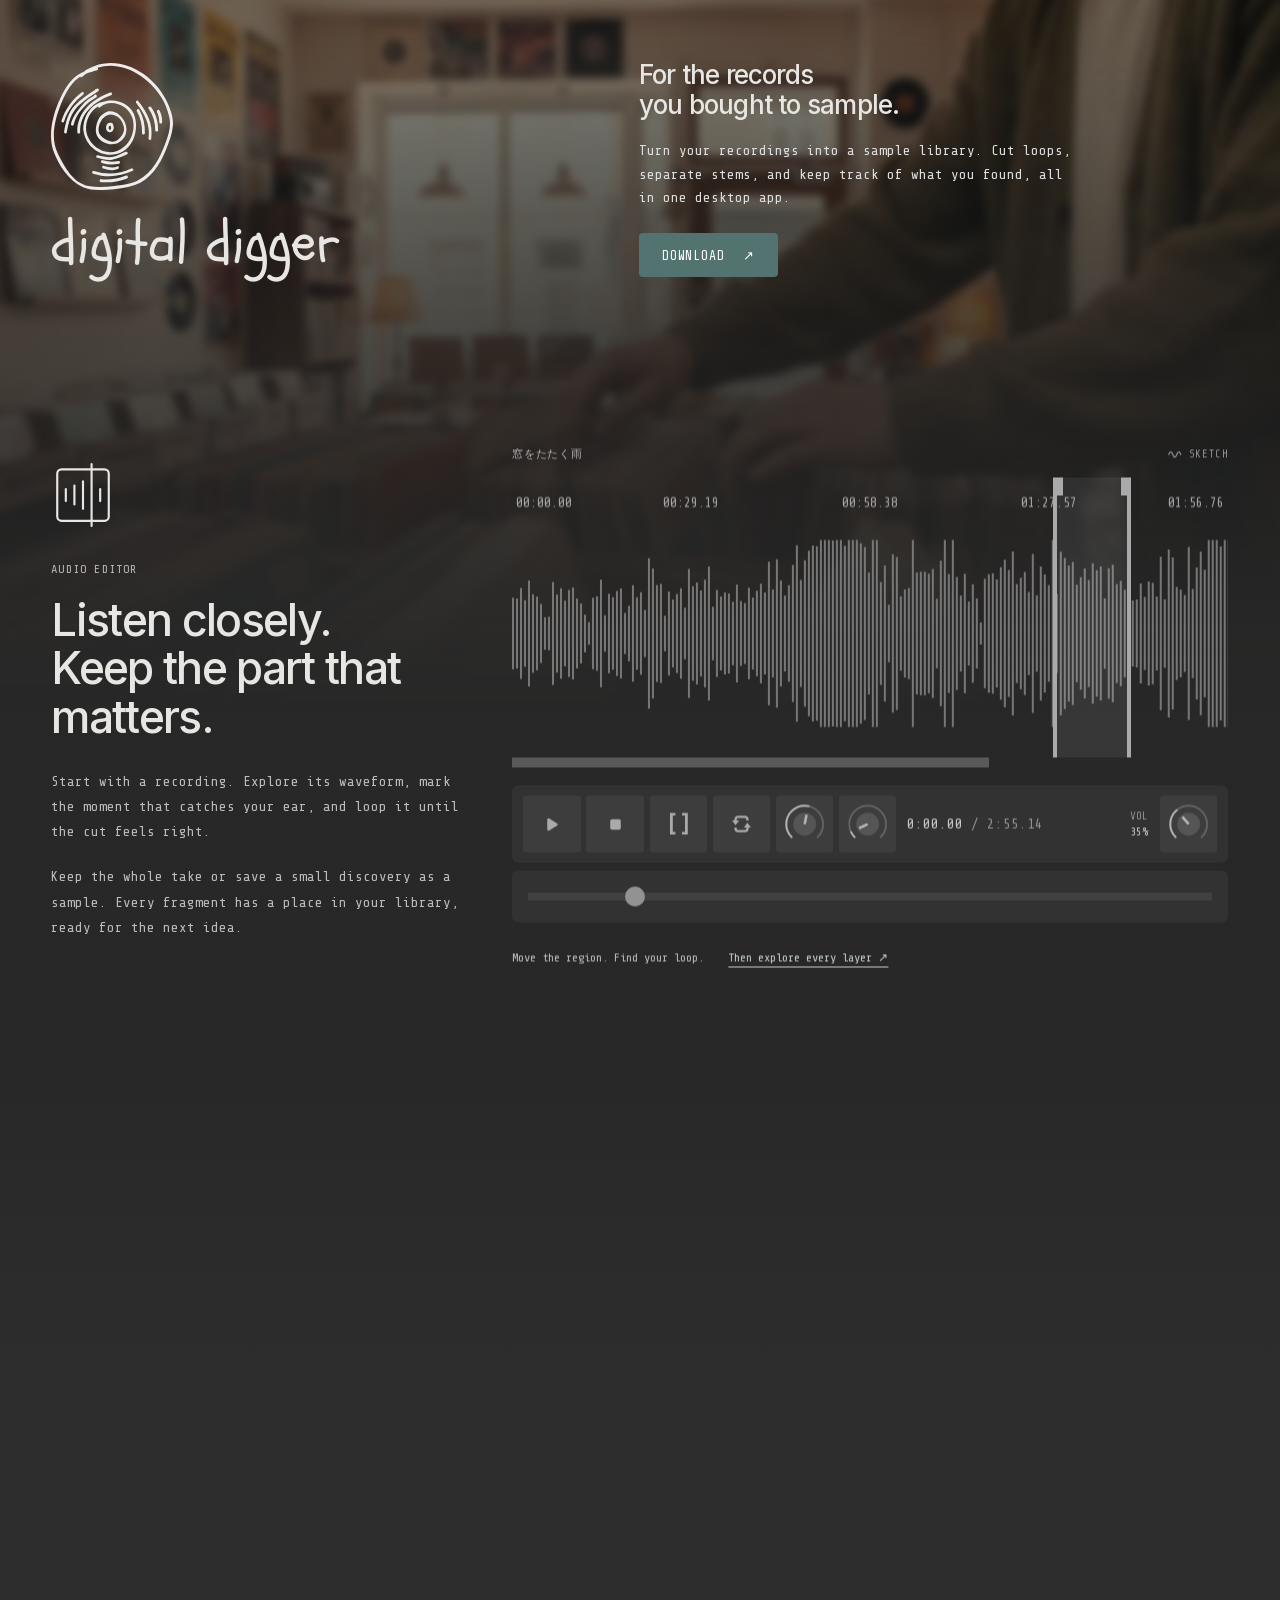
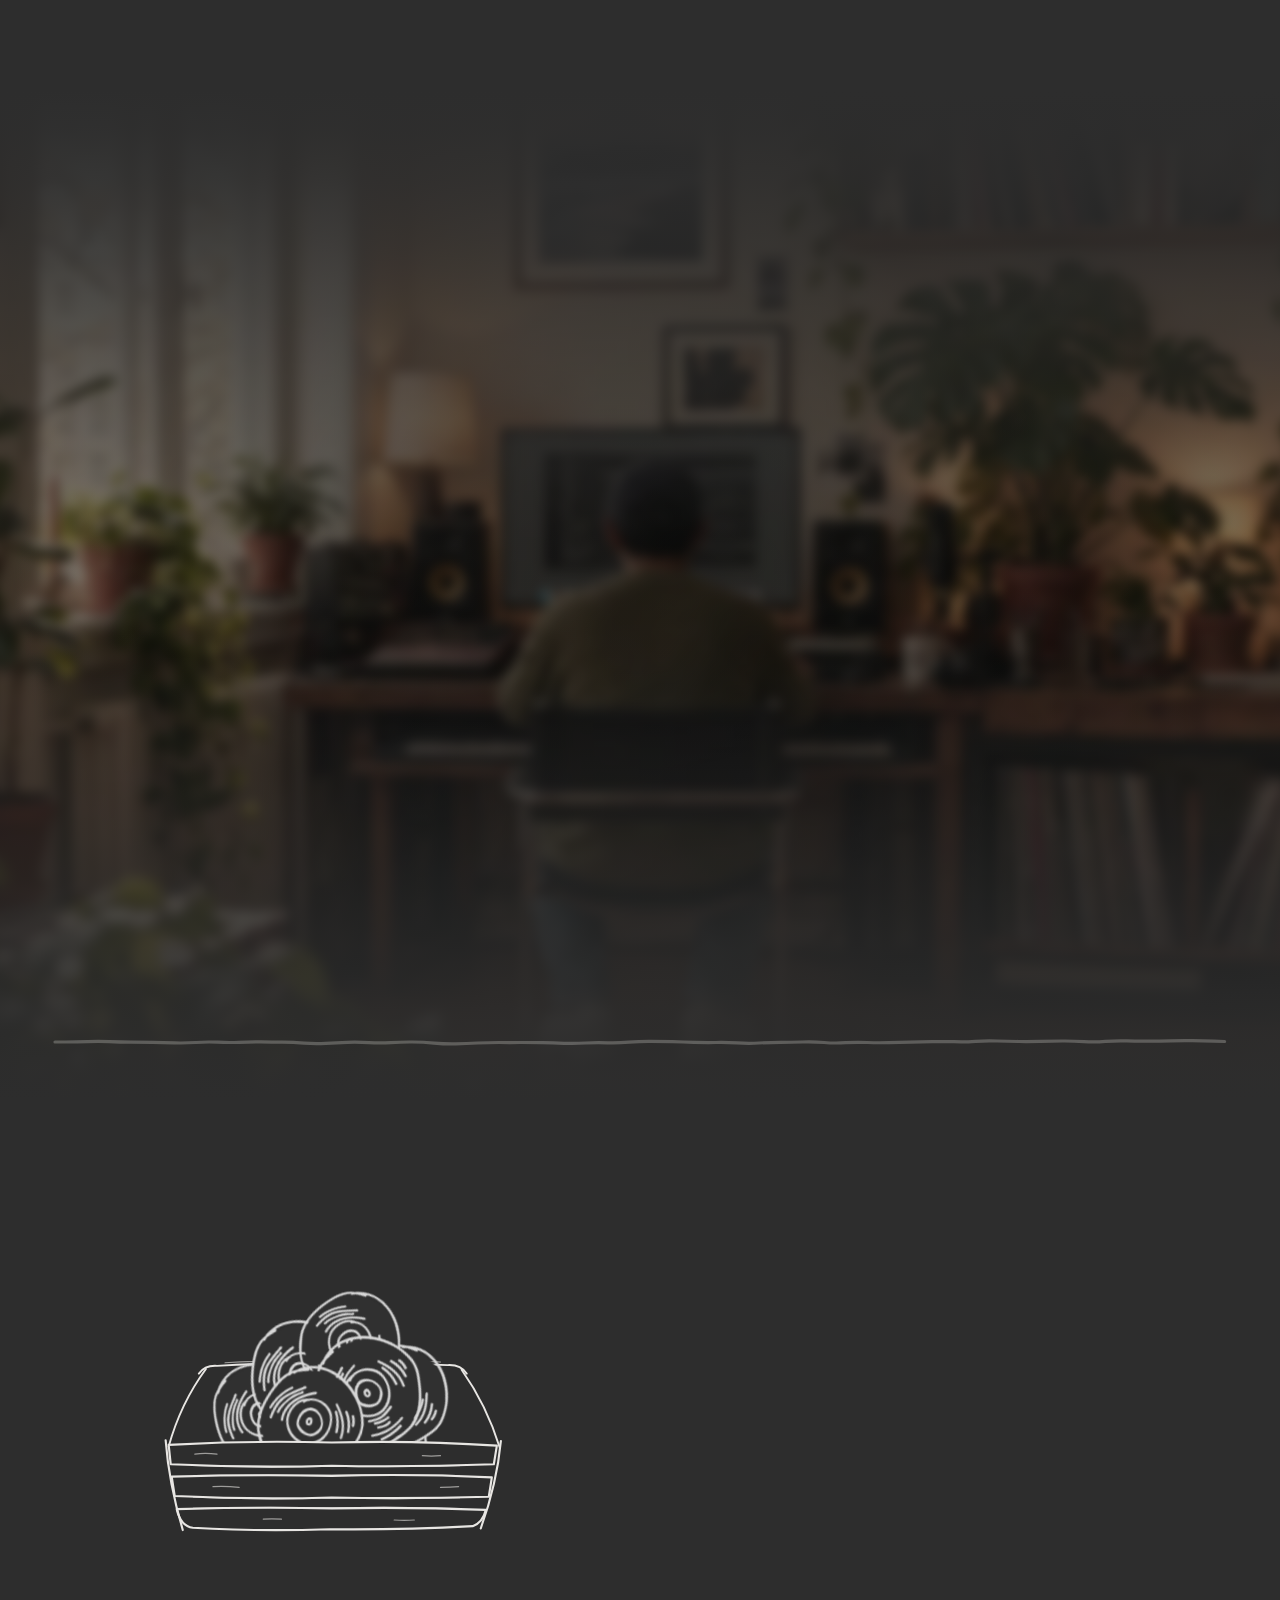
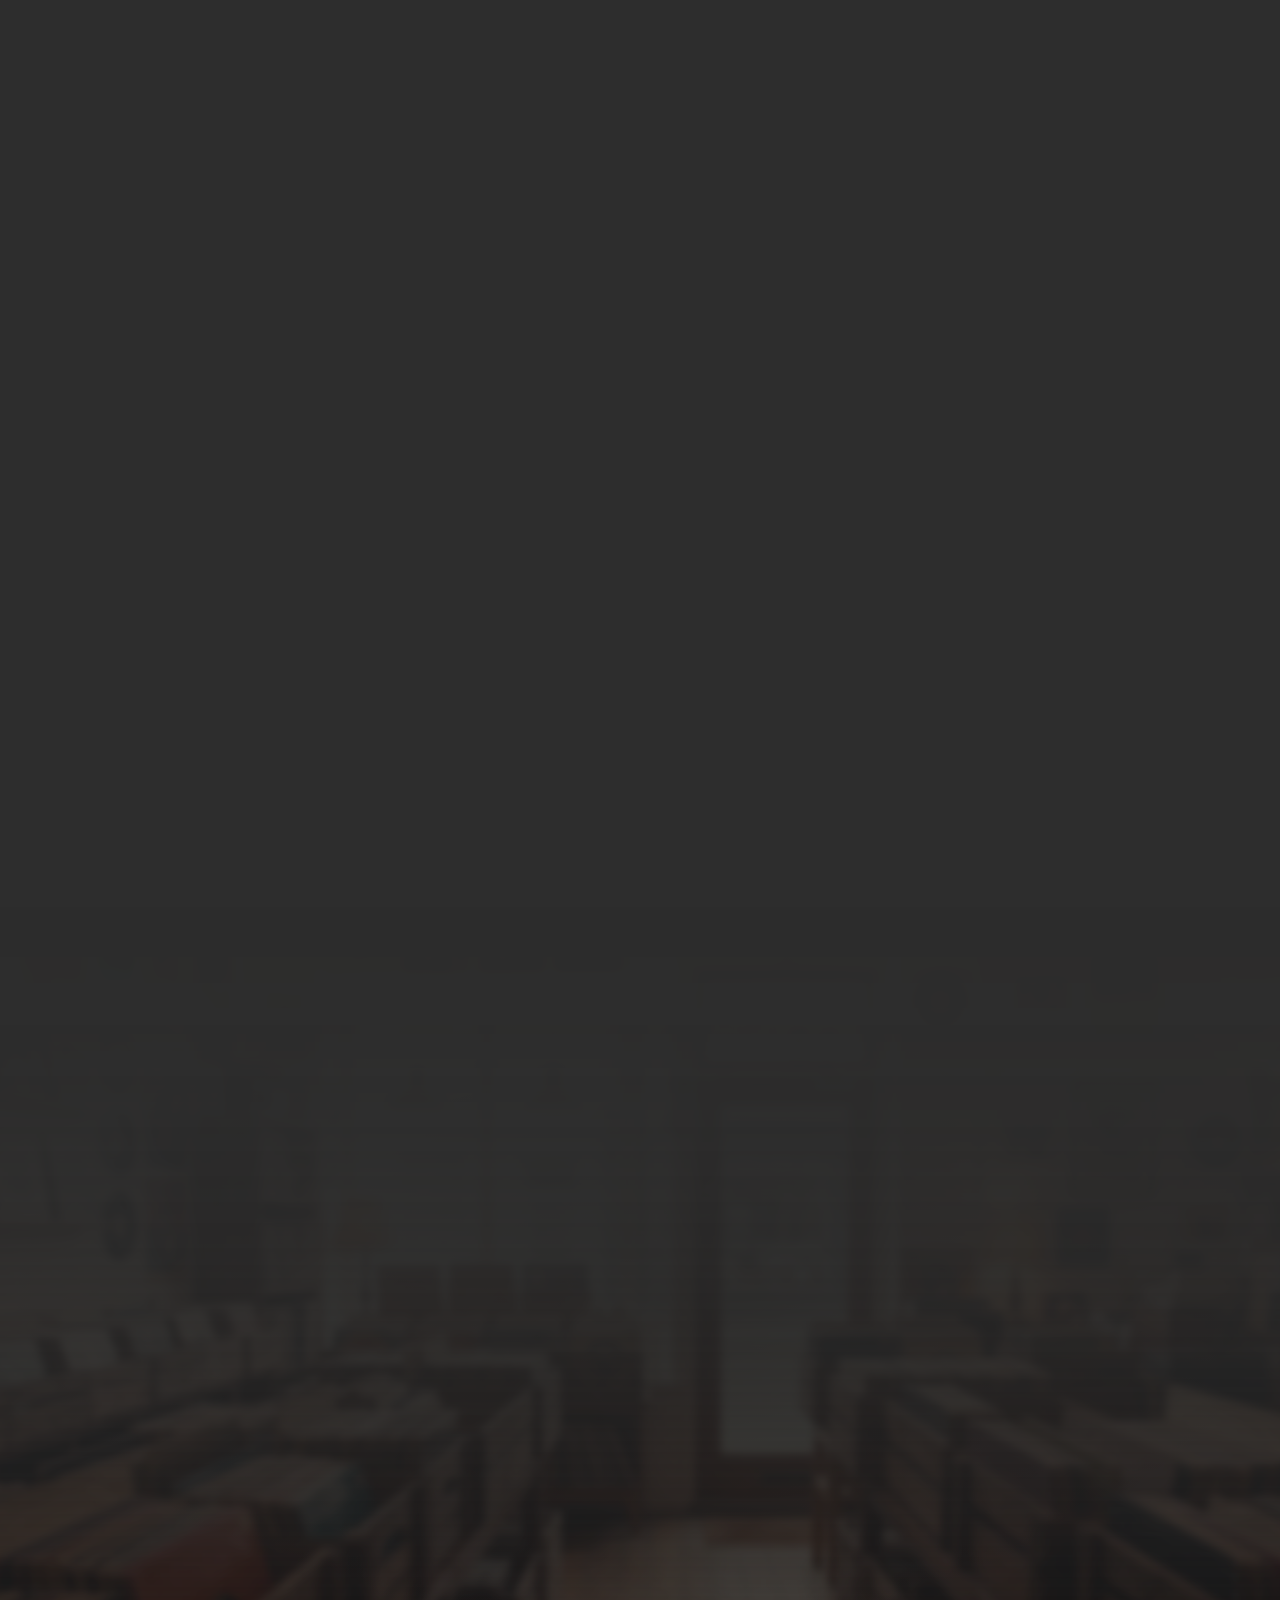
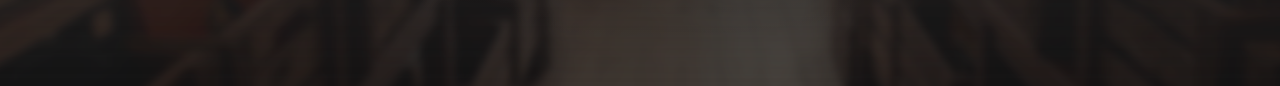
==== index.html @ 692d9181 "Publish site update from f4c9809 with ultrawide layout fix" ====
<!DOCTYPE html><html lang="en"><head>
  <meta charset="utf-8">
  <title>Digital Digger</title>
  <base href="/">
  <meta name="viewport" content="width=device-width, initial-scale=1">
  <meta name="description" content="Turn your recordings into a sample library with Digital Digger. Cut loops, separate stems, and organise your samples by category, tag, and key.">
  <meta property="og:type" content="website">
  <meta property="og:title" content="Digital Digger">
  <meta property="og:description" content="Turn your recordings into a sample library with Digital Digger. Cut loops, separate stems, and organise your samples by category, tag, and key.">
  <meta property="og:url" content="https://digitaldigger.app/">
  <meta property="og:image" content="https://digitaldigger.app/img/dd/landing/explainer-poster.jpg">
  <meta property="og:image:type" content="image/jpeg">
  <meta property="og:image:width" content="1280">
  <meta property="og:image:height" content="720">
  <meta property="og:image:alt" content="Digital Digger — From the crate to the chop. A turntable in a record store.">
  <meta name="twitter:card" content="summary_large_image">
  <meta name="twitter:image" content="https://digitaldigger.app/img/dd/landing/explainer-poster.jpg">
  <meta name="twitter:image:alt" content="Digital Digger — From the crate to the chop. A turntable in a record store.">
  <link rel="canonical" href="https://digitaldigger.app/">
  <meta name="theme-color" content="#333333">
  <link rel="icon" type="image/x-icon" href="/favicon.ico?v=3">
  <link rel="preload" as="font" type="font/woff2" href="/fonts/inter-latin.woff2" crossorigin="">
  <link rel="preload" as="font" type="font/woff2" href="/fonts/share-tech-mono-latin.woff2" crossorigin="">
  <link rel="preload" as="font" type="font/woff2" href="/fonts/schoolbell-latin.woff2" crossorigin="">
  <link rel="preload" as="image" type="image/webp" href="/img/dd/landing/hero-record-store.webp" fetchpriority="high">
  <style>
    app-digital-digger-site { display: block; }
    html[data-dd-fonts="loading"], html[data-dd-fonts="loading"] body { background: #2d2d2d; }
    html[data-dd-fonts="loading"] app-digital-digger-site { visibility: hidden; opacity: 0; }
    html[data-dd-fonts="loading"] body::after {
      content: ""; position: fixed; inset: 0; width: 54px; height: 54px; margin: auto;
      background: url('/img/dd/logo-vinyl-light.svg') center / contain no-repeat;
      animation: dd-entry-spin 1.8s linear infinite;
    }
    html[data-dd-fonts="ready"] app-digital-digger-site,
    html[data-dd-fonts="fallback"] app-digital-digger-site {
      animation: dd-page-enter 550ms ease-out backwards;
    }
    @keyframes dd-entry-spin { to { transform: rotate(360deg); } }
    @keyframes dd-page-enter { from { opacity: 0; } to { opacity: 1; } }
    @media (prefers-reduced-motion: reduce) {
      html[data-dd-fonts] app-digital-digger-site,
      html[data-dd-fonts] body::after { animation: none; }
    }
  </style>
  <script id="dd-font-entry">
    (() => {
      if (!document.fonts) return;
      const root = document.documentElement;
      const faces = [
        { font: '400 16px "Schoolbell"', variable: '--dd-hand', fallback: 'cursive' },
        { font: '400 16px "Share Tech Mono"', variable: '--dd-mono', fallback: 'monospace' },
        { font: '400 16px "Inter"', variable: '--dd-sans', fallback: 'Arial, sans-serif' },
        { font: '500 16px "Inter"', variable: '--dd-sans', fallback: 'Arial, sans-serif' }
      ];
      root.dataset.ddFonts = 'loading';
      let done = false;
      const finish = () => {
        if (done) return;
        done = true;
        clearTimeout(deadline);
        let fallback = false;
        for (const face of faces) {
          if (document.readyState === 'loading' || !document.fonts.check(face.font)) {
            // A failed/very slow font must not block the page or swap in later.
            root.style.setProperty(face.variable, face.fallback);
            fallback = true;
          }
        }
        root.dataset.ddFonts = fallback ? 'fallback' : 'ready';
        document.dispatchEvent(new Event('dd:fonts-ready'));
      };
      const deadline = setTimeout(finish, 2500);
      document.addEventListener('DOMContentLoaded', () => {
        if (done) return;
        Promise.allSettled(faces.map(face => document.fonts.load(face.font))).then(finish);
      }, { once: true });
    })();
  </script>
<link rel="stylesheet" href="styles-6G3ASE7C.css"><style ng-app-id="ng">.dd-site [data-dd-reveal-state=pending]{opacity:0}.dd-site{--dd-gutter: clamp(16px, 4vw, 56px);--dd-section-space: clamp(56px, 7vw, 96px);--dd-opening-bg: #2d2d2d;--dd-opening-bg-rgb: 45 45 45;--dd-import-bg: #2d2d2d;--dd-opening-import-join: color-mix(in srgb, var(--dd-opening-bg) 88%, black);--dd-stems-bg: #282726;--dd-collection-bg: #2d2d2d;--dd-library-bg: #2d2d2d;--dd-closing-bg: #2d2d2d;--dd-closing-bg-rgb: 45 45 45;--dd-layout-gap: clamp(24px, 4vw, 64px);--dd-control-size: 44px;--dd-ui-text: 12px;--dd-ui-small: 11px;--dd-heading-size: clamp(28px, 2.25vw + 16px, 46px);--dd-film-colour-grade: sepia(.16) saturate(1.12) hue-rotate(-6deg) contrast(1.03);--dd-film-hero-grade: var(--dd-film-colour-grade) brightness(.56);--dd-film-blur: 4px;--dd-film-vignette: radial-gradient( ellipse 50% 45% at 50% 50%, rgba(0, 0, 0, .3) 0%, rgba(0, 0, 0, 0) 100% );position:relative;isolation:isolate;background:var(--dd-bg);color:var(--dd-ink);-webkit-font-smoothing:antialiased}.dd-site .opening-screen{--dd-section-bg: var(--dd-opening-import-join);background:linear-gradient(to bottom,var(--dd-opening-bg),var(--dd-opening-import-join) clamp(280px,35vw,480px))}.dd-site app-digital-digger-video,.dd-site app-digital-digger-footer{--dd-section-bg-rgb: var(--dd-closing-bg-rgb);--dd-section-bg: var(--dd-closing-bg)}.dd-site h1,.dd-site h2,.dd-site h3,.dd-site p,.dd-site figure{margin:0}.dd-site .wrap{width:min(1200px,100% - 2 * var(--dd-gutter));margin:auto;position:relative;z-index:2}.dd-site .section{position:relative;padding:var(--dd-section-space) 0}.dd-site .heading{display:grid;grid-template-columns:repeat(2,minmax(0,1fr));align-items:end;gap:var(--dd-layout-gap)}.dd-site h2{font-size:var(--dd-heading-size);line-height:1.08;font-weight:500;letter-spacing:-.037em;max-width:540px;text-wrap:balance}.dd-site .eyebrow{font:12px/1.4 var(--dd-mono);text-transform:uppercase;letter-spacing:.1em;color:var(--dd-grey-b7);margin-bottom:18px}.dd-site .description{font-size:14px;color:var(--dd-muted);line-height:1.75;max-width:405px;justify-self:start}.dd-site .fragment-caption{font:12px/1.7 var(--dd-mono);color:var(--dd-grey-b4);margin-top:20px}.dd-site .fragment-label{font:11px/1.5 var(--dd-mono);text-transform:uppercase;letter-spacing:.07em;color:var(--dd-grey-b8);margin-bottom:17px}.dd-site .skip-link{position:absolute;top:8px;left:8px;z-index:10;padding:8px 16px;background:var(--dd-bg);transform:translateY(-150%)}.dd-site .skip-link:focus{transform:none}.dd-site .visually-hidden{position:absolute;width:1px;height:1px;padding:0;margin:-1px;overflow:hidden;clip-path:inset(50%);white-space:nowrap;border:0}@media(max-width:1050px),(max-width:1400px)and (any-pointer:coarse){.dd-site{--dd-gutter: calc(clamp(16px, 4vw, 56px) + 20px) ;--dd-section-space: 40px}.dd-site .heading{grid-template-columns:minmax(0,1fr);gap:24px}.dd-site .wrap{width:calc(100% - 2 * var(--dd-gutter))}}@media(min-width:1401px),(min-width:1051px)and (not (any-pointer:coarse)){.dd-site .opening-screen{--opening-space: clamp(24px, calc(24px + (100svh - 720px) / 15), 48px);display:flex;flex-direction:column}}
</style><style ng-app-id="ng">[_nghost-ng-c1565628158]{display:block}.hero-fragments[_ngcontent-ng-c1565628158]{--hero-extra-space: clamp(80px, 9vw, 128px);--hero-fade-extension: clamp(120px, 16vw, 200px);--hero-video-grade: var(--dd-film-hero-grade);isolation:isolate;padding:64px 0 calc(66px + var(--hero-extra-space))}.hero-media[_ngcontent-ng-c1565628158]{position:absolute;inset:0 0 calc(-1 * var(--hero-fade-extension));z-index:0;overflow:hidden;pointer-events:none}.hero-fragments[_ngcontent-ng-c1565628158]:after{content:"";position:absolute;inset-inline:0;bottom:calc(-1 * var(--hero-fade-extension) - 1px);height:3px;z-index:1;background:var(--dd-section-bg);pointer-events:none}.hero-media[_ngcontent-ng-c1565628158]:before{content:"";position:absolute;inset:-12px;z-index:0;pointer-events:none;background-image:url(/img/dd/landing/hero-record-digging-poster.jpg);background-size:cover;background-position:center 54%;filter:var(--hero-video-grade) blur(var(--dd-film-blur))}.hero-video[_ngcontent-ng-c1565628158]{position:absolute;inset:-12px;z-index:0;width:calc(100% + 24px);height:calc(100% + 24px);object-fit:cover;object-position:center 54%;filter:var(--hero-video-grade) blur(var(--dd-film-blur));pointer-events:none}.hero-media[_ngcontent-ng-c1565628158]:after{content:"";position:absolute;inset:0;z-index:0;pointer-events:none;background:linear-gradient(to bottom,color-mix(in srgb,var(--dd-section-bg) 12%,transparent) 0%,color-mix(in srgb,var(--dd-section-bg) 20%,transparent) 12%,color-mix(in srgb,var(--dd-section-bg) 32%,transparent) 25%,color-mix(in srgb,var(--dd-section-bg) 47%,transparent) 40%,color-mix(in srgb,var(--dd-section-bg) 64%,transparent) 55%,color-mix(in srgb,var(--dd-section-bg) 80%,transparent) 70%,color-mix(in srgb,var(--dd-section-bg) 91%,transparent) 82%,color-mix(in srgb,var(--dd-section-bg) 97.5%,transparent) 92%,color-mix(in srgb,var(--dd-section-bg) 99.5%,transparent) 98%,var(--dd-section-bg) 100%),var(--dd-film-vignette)}.fragment-hero-intro[_ngcontent-ng-c1565628158]{display:grid;grid-template-columns:minmax(0,1fr) minmax(0,1.1fr);gap:var(--dd-layout-gap);align-items:center;margin-bottom:0}.hero-fragments[_ngcontent-ng-c1565628158]   .fragment-brand[_ngcontent-ng-c1565628158]{margin:0;gap:22px}.fragment-brand[_ngcontent-ng-c1565628158]   .record[_ngcontent-ng-c1565628158]{width:clamp(80px,10vw,122px);height:auto}.fragment-brand[_ngcontent-ng-c1565628158]   .wordmark[_ngcontent-ng-c1565628158]{font-size:clamp(40px,4.45vw,58px)}.fragment-hero-copy[_ngcontent-ng-c1565628158]   h1[_ngcontent-ng-c1565628158]{font:500 26px/1.17 var(--dd-sans);letter-spacing:-.03em;margin:0 0 18px}.fragment-hero-copy[_ngcontent-ng-c1565628158]   p[_ngcontent-ng-c1565628158]{font:14px/1.7 var(--dd-mono);color:var(--dd-muted);max-width:440px}.fragment-hero-copy[_ngcontent-ng-c1565628158]   .actions[_ngcontent-ng-c1565628158]{margin-top:23px}@media(min-width:1401px),(min-width:1051px)and (not (any-pointer:coarse)){.hero-fragments[_ngcontent-ng-c1565628158]{--hero-overlap: clamp(160px, 24svh, 220px);padding:calc(24px + var(--opening-space)) 0 calc(24px + var(--hero-overlap));margin-bottom:calc(-1 * var(--hero-overlap))}}@media(max-width:1050px),(max-width:1400px)and (any-pointer:coarse){.hero-fragments[_ngcontent-ng-c1565628158]{--hero-copy-space: 80px;padding:86px 0 var(--dd-section-space)}.fragment-hero-intro[_ngcontent-ng-c1565628158]{grid-template-columns:1fr;gap:calc(var(--hero-copy-space) - 10px);margin-bottom:0}.hero-fragments[_ngcontent-ng-c1565628158]   .fragment-brand[_ngcontent-ng-c1565628158]{margin:0;gap:16px}.fragment-brand[_ngcontent-ng-c1565628158]   .record[_ngcontent-ng-c1565628158]{width:clamp(96px,26.4vw,118px)}.fragment-brand[_ngcontent-ng-c1565628158]   .wordmark[_ngcontent-ng-c1565628158]{font-size:clamp(44px,12.65vw,53px)}.fragment-hero-copy[_ngcontent-ng-c1565628158]   h1[_ngcontent-ng-c1565628158]{font-size:28px}.fragment-hero-copy[_ngcontent-ng-c1565628158]   p[_ngcontent-ng-c1565628158]{max-width:none}.fragment-hero-copy[_ngcontent-ng-c1565628158]   .actions[_ngcontent-ng-c1565628158]{margin-top:36px}}.hero-fragments[_ngcontent-ng-c1565628158]   .fragment-hero-copy[_ngcontent-ng-c1565628158]   p[_ngcontent-ng-c1565628158]{color:var(--dd-grey-de)}@media(max-width:1050px),(max-width:1400px)and (any-pointer:coarse){.hero-media[_ngcontent-ng-c1565628158]:before{background-position:47% center}.hero-video[_ngcontent-ng-c1565628158]{object-position:47% center}}.hero[_ngcontent-ng-c1565628158]{position:relative}.lockup[_ngcontent-ng-c1565628158]{display:flex;flex-direction:column;align-items:flex-start;width:fit-content;max-width:100%}.record[_ngcontent-ng-c1565628158]{filter:invert(1);opacity:.9;animation:ddf-spin 2s linear infinite}.record.paused[_ngcontent-ng-c1565628158]{animation-play-state:paused}.wordmark[_ngcontent-ng-c1565628158]{font:400 54px/1.1 var(--dd-hand);white-space:nowrap}.actions[_ngcontent-ng-c1565628158]{display:flex;align-items:center;flex-wrap:wrap;gap:20px}@media(max-width:1050px),(max-width:1400px)and (any-pointer:coarse){.actions[_ngcontent-ng-c1565628158]{justify-content:flex-start}}</style><style ng-app-id="ng">[_nghost-ng-c961830385]{display:block}.editor-section.section[_ngcontent-ng-c961830385]{--editor-content-shift: clamp(40px, 6vw, 80px);padding-top:calc(var(--dd-section-space) + var(--editor-content-shift));padding-bottom:calc(var(--dd-section-space) - var(--editor-content-shift));z-index:1;background:transparent}.editor-collage[_ngcontent-ng-c961830385]{position:relative;display:grid;grid-template-columns:410px minmax(0,1fr);gap:var(--dd-layout-gap);align-items:start}.editor-story-label[_ngcontent-ng-c961830385]{margin-bottom:18px;font:12px/1.4 var(--dd-mono);color:var(--dd-grey-b7);letter-spacing:.1em}.editor-story-icon[_ngcontent-ng-c961830385]{width:100px;height:100px;margin:0 0 16px -18px}.editor-story[_ngcontent-ng-c961830385]   h2[_ngcontent-ng-c961830385]{font:500 var(--dd-heading-size)/1.08 var(--dd-sans);letter-spacing:-.037em;margin:0 0 28px;max-width:410px}.editor-story-description[_ngcontent-ng-c961830385]{font:14px/1.8 var(--dd-mono);color:var(--dd-muted);text-wrap:pretty}.editor-story-description[_ngcontent-ng-c961830385]   p[_ngcontent-ng-c961830385] + p[_ngcontent-ng-c961830385]{margin-top:20px}.editor-fragment-content[_ngcontent-ng-c961830385]{min-width:0}.editor-fragment-caption[_ngcontent-ng-c961830385]{display:flex;align-items:center;justify-content:space-between;gap:12px;margin:0 0 18px;font:11px/1.5 var(--dd-mono);color:var(--dd-grey-b8);letter-spacing:.06em}.wave-style[_ngcontent-ng-c961830385]{display:inline-flex;align-items:center;gap:6px;min-height:32px;margin:-8px -8px -8px 0;padding:4px 8px;border:0;border-radius:3px;background:none;color:var(--dd-grey-92);font:inherit;letter-spacing:inherit;text-transform:uppercase;cursor:pointer}.wave-style[_ngcontent-ng-c961830385]:hover, .wave-style[aria-pressed=true][_ngcontent-ng-c961830385]{color:var(--dd-grey-ee)}.wave-style[aria-pressed=true][_ngcontent-ng-c961830385]{background:var(--dd-grey-41)}.wave-style[_ngcontent-ng-c961830385]   svg[_ngcontent-ng-c961830385]{width:16px;height:16px;fill:none;stroke:currentColor;stroke-width:1.4;stroke-linecap:round}.editor-player[_ngcontent-ng-c961830385]{min-height:0;container-type:inline-size}.editor-wave-viewport[_ngcontent-ng-c961830385]{overflow-x:auto;overflow-y:hidden;overscroll-behavior-x:contain;-webkit-user-select:none;user-select:none;scrollbar-width:none}.editor-wave-viewport[_ngcontent-ng-c961830385]::-webkit-scrollbar{display:none;width:0;height:0}.editor-wave-viewport.is-panning[_ngcontent-ng-c961830385], .editor-wave-viewport.is-panning[_ngcontent-ng-c961830385]   .editor-wave[_ngcontent-ng-c961830385]{cursor:grabbing}.editor-scrollbar[_ngcontent-ng-c961830385]{display:block;appearance:none;-webkit-appearance:none;width:100%;height:28px;margin:-9px 0;padding:0;border:0;border-radius:0;background:transparent;cursor:ew-resize;touch-action:pan-y}.editor-scrollbar[_ngcontent-ng-c961830385]::-webkit-slider-runnable-track{height:10px;border:0;background:transparent}.editor-scrollbar[_ngcontent-ng-c961830385]::-webkit-slider-thumb{appearance:none;-webkit-appearance:none;width:var(--scroll-thumb-width);height:10px;margin:0;border:0;border-radius:0;background:#595959;box-shadow:none}.editor-scrollbar[_ngcontent-ng-c961830385]::-moz-range-track{height:10px;border:0;background:transparent}.editor-scrollbar[_ngcontent-ng-c961830385]::-moz-range-thumb{width:var(--scroll-thumb-width);height:10px;border:0;border-radius:0;background:#595959;box-shadow:none}.editor-scrollbar[_ngcontent-ng-c961830385]:disabled{cursor:default}.editor-wave[_ngcontent-ng-c961830385]{position:relative;height:clamp(200px,26vw,290px);overflow:hidden;touch-action:pan-x pan-y;cursor:grab}.timeline[_ngcontent-ng-c961830385]{position:absolute;inset:31px 0 auto;font:13px var(--dd-mono);color:var(--dd-grey-aa);pointer-events:none;z-index:2}.timeline[_ngcontent-ng-c961830385]   span[_ngcontent-ng-c961830385]{position:absolute;transform:translate(-50%);white-space:nowrap}.timeline[_ngcontent-ng-c961830385]   span[_ngcontent-ng-c961830385]:first-child{transform:translate(4px)}.timeline[_ngcontent-ng-c961830385]   span[_ngcontent-ng-c961830385]:last-child{transform:translate(calc(-100% - 4px))}.editor-wave-bars[_ngcontent-ng-c961830385]{position:absolute;inset:76px 0 32px;pointer-events:none}.editor-wave-bars[_ngcontent-ng-c961830385]   dd-waveform[_ngcontent-ng-c961830385]{color:var(--dd-grey-77)}.region[_ngcontent-ng-c961830385]{position:absolute;top:0;bottom:0;background:var(--dd-white-a12);cursor:grab;touch-action:none}.region[_ngcontent-ng-c961830385]:active{cursor:grabbing}.region-handle[_ngcontent-ng-c961830385]{position:absolute;top:0;bottom:0;width:8px;border-left:4px solid var(--dd-grey-aa);touch-action:none;cursor:ew-resize}.region-handle[_ngcontent-ng-c961830385]:before{content:"";display:block;width:6px;height:18px;background:var(--dd-grey-aa)}.region-handle.end[_ngcontent-ng-c961830385]{transform:translate(-100%);border-left:0;border-right:4px solid var(--dd-grey-aa)}.region-handle.end[_ngcontent-ng-c961830385]:before{margin-left:-2px}.transport[_ngcontent-ng-c961830385]{--transport-size: clamp(24px, 8cqw, 64px);--transport-gap: clamp(2px, .8cqw, 8px);display:flex;align-items:center;flex-wrap:nowrap;gap:var(--transport-gap);margin-top:18px;padding:12px clamp(4px,1.6cqw,16px);background:var(--dd-grey-32);border-radius:6px}.transport-buttons[_ngcontent-ng-c961830385]{display:flex;flex:0 0 auto;gap:var(--transport-gap)}.transport[_ngcontent-ng-c961830385]   button[_ngcontent-ng-c961830385], .position-dial[_ngcontent-ng-c961830385]{width:var(--transport-size);height:var(--transport-size);flex:0 0 var(--transport-size);padding:clamp(2px,1.2cqw,10px);display:grid;place-items:center;background:var(--dd-grey-3d);border:2px solid transparent;border-radius:3px;color:var(--dd-grey-aa)}.transport[_ngcontent-ng-c961830385]   button[_ngcontent-ng-c961830385]:hover{background:var(--dd-grey-45);border-color:var(--dd-grey-63);color:var(--dd-chip-ink)}.transport[_ngcontent-ng-c961830385]   button.active[_ngcontent-ng-c961830385]{background:var(--dd-accent-a70);color:var(--dd-grey-ee);border-color:transparent}.transport[_ngcontent-ng-c961830385]   dd-icon[_ngcontent-ng-c961830385]{font-size:14px}.transport[_ngcontent-ng-c961830385]   dd-icon[name=loop][_ngcontent-ng-c961830385]{font-size:clamp(14px,4cqw,19px)}.transport[_ngcontent-ng-c961830385]   .region-toggle[_ngcontent-ng-c961830385]{font:bold clamp(16px,4cqw,22px) var(--dd-mono)}.position-dial[_ngcontent-ng-c961830385]{padding:0;border:0;cursor:ns-resize;touch-action:none;-webkit-user-select:none;user-select:none}.position-dial[_ngcontent-ng-c961830385]   svg[_ngcontent-ng-c961830385]{width:100%;height:100%}.time[_ngcontent-ng-c961830385]{flex:0 0 auto;margin-left:var(--transport-gap);font:clamp(10px,2.4cqw,14px) var(--dd-mono);color:var(--dd-chip-ink);font-variant-numeric:tabular-nums;white-space:nowrap}.time[_ngcontent-ng-c961830385]   .duration[_ngcontent-ng-c961830385]{color:var(--dd-grey-92)}.time-mobile[_ngcontent-ng-c961830385]{display:none}.volume-control[_ngcontent-ng-c961830385]{display:flex;flex:0 0 auto;align-items:center;gap:var(--transport-gap);margin-left:auto}.volume-label[_ngcontent-ng-c961830385]{display:grid;gap:3px;min-width:4ch;font:11px/1.2 var(--dd-mono);color:var(--dd-grey-92);font-variant-numeric:tabular-nums}.volume-label[_ngcontent-ng-c961830385]   span[_ngcontent-ng-c961830385]{color:var(--dd-chip-ink)}.zoom-toolbar[_ngcontent-ng-c961830385]{display:flex;align-items:center;margin-top:8px;padding:8px 16px;background:var(--dd-grey-32);border-radius:6px}.zoom-toolbar[_ngcontent-ng-c961830385]   input[_ngcontent-ng-c961830385]{flex:1;min-width:0;width:100%;height:44px;margin:0;appearance:none;background:transparent;cursor:pointer}.zoom-toolbar[_ngcontent-ng-c961830385]   input[_ngcontent-ng-c961830385]::-webkit-slider-runnable-track{height:8px;border:0;border-radius:0;background:var(--dd-grey-41)}.zoom-toolbar[_ngcontent-ng-c961830385]   input[_ngcontent-ng-c961830385]::-webkit-slider-thumb{appearance:none;width:20px;height:20px;margin-top:-6px;border:0;border-radius:50px;background:var(--dd-grey-92)}.zoom-toolbar[_ngcontent-ng-c961830385]   input[_ngcontent-ng-c961830385]::-moz-range-track{height:8px;border:0;border-radius:0;background:var(--dd-grey-41)}.zoom-toolbar[_ngcontent-ng-c961830385]   input[_ngcontent-ng-c961830385]::-moz-range-progress{height:8px;background:var(--dd-grey-41)}.zoom-toolbar[_ngcontent-ng-c961830385]   input[_ngcontent-ng-c961830385]::-moz-range-thumb{width:20px;height:20px;border:0;border-radius:50px;background:var(--dd-grey-92)}.editor-annotation[_ngcontent-ng-c961830385]{display:none}.editor-fragment-note[_ngcontent-ng-c961830385]{display:flex;justify-content:flex-start;gap:24px;margin-top:26px;font:12px/1.6 var(--dd-mono);color:var(--dd-muted)}.editor-fragment-note[_ngcontent-ng-c961830385]   a[_ngcontent-ng-c961830385]{color:var(--dd-accent-link);text-decoration:underline;text-underline-offset:5px}.audio-error[_ngcontent-ng-c961830385]{font:12px var(--dd-mono);margin-top:12px}@media(max-width:1050px),(max-width:1400px)and (any-pointer:coarse){.editor-section.section[_ngcontent-ng-c961830385]{z-index:1;background:transparent;margin-top:0;padding-block:var(--dd-section-space)}.editor-collage[_ngcontent-ng-c961830385]{grid-template-columns:1fr;gap:32px}.editor-story[_ngcontent-ng-c961830385]   h2[_ngcontent-ng-c961830385], .editor-story-description[_ngcontent-ng-c961830385]{max-width:none}.editor-annotation[_ngcontent-ng-c961830385]{display:block;position:relative;min-height:46px;color:var(--dd-grey-b7);font:19px/1.4 var(--dd-hand);pointer-events:none}.editor-annotation[_ngcontent-ng-c961830385]   span[_ngcontent-ng-c961830385]{display:inline-block;transform:rotate(-5deg)}.editor-annotation[_ngcontent-ng-c961830385]   svg[_ngcontent-ng-c961830385]{position:absolute;top:-10px;width:56px;height:36px;stroke:var(--dd-grey-9c);stroke-width:1.4;stroke-linecap:round;stroke-linejoin:round}.region-note[_ngcontent-ng-c961830385]{margin:0 0 12px;padding:0 calc(20% + 52px) 16px 0;text-align:right}.region-note[_ngcontent-ng-c961830385]   svg[_ngcontent-ng-c961830385]{right:calc(20% - 12px);top:18px}.zoom-note[_ngcontent-ng-c961830385]{margin-top:14px;padding:16px 0 0 78px}.zoom-note[_ngcontent-ng-c961830385]   svg[_ngcontent-ng-c961830385]{left:16px}.zoom-note[_ngcontent-ng-c961830385]   span[_ngcontent-ng-c961830385]{transform:rotate(4deg)}.editor-fragment-note[_ngcontent-ng-c961830385] > span[_ngcontent-ng-c961830385]{display:none}}@media(max-width:1050px)and (max-width:480px),(max-width:1400px)and (any-pointer:coarse)and (max-width:480px){.editor-annotation[_ngcontent-ng-c961830385]{font-size:17px}}@media(max-width:1050px),(max-width:1400px)and (any-pointer:coarse){.transport[_ngcontent-ng-c961830385]{--transport-size: clamp(28px, calc((100cqw - 52px) / 7), 48px);--transport-gap: 6px;margin-top:24px;padding:12px 8px}.transport[_ngcontent-ng-c961830385]   button[_ngcontent-ng-c961830385], .position-dial[_ngcontent-ng-c961830385]{min-height:44px}.transport[_ngcontent-ng-c961830385]   dd-icon[_ngcontent-ng-c961830385]{font-size:10px}.transport[_ngcontent-ng-c961830385]   dd-icon[name=loop][_ngcontent-ng-c961830385]{font-size:14px}.transport[_ngcontent-ng-c961830385]   .region-toggle[_ngcontent-ng-c961830385]{font-size:clamp(12px,4.5cqw,16px)}.position-dial[_ngcontent-ng-c961830385]   svg[_ngcontent-ng-c961830385]{width:60%;height:60%}.time-desktop[_ngcontent-ng-c961830385]{display:none}.zoom-controls[_ngcontent-ng-c961830385]{display:grid;grid-template-columns:minmax(0,1fr) auto;gap:12px;margin-top:14px}.time-mobile[_ngcontent-ng-c961830385]{display:flex;align-items:center;justify-content:center;gap:4px;margin-left:0;min-height:44px;padding:0 14px;background:var(--dd-grey-32);border-radius:6px;font-size:12px;line-height:1.4}.zoom-toolbar[_ngcontent-ng-c961830385]{margin-top:0;padding:4px 14px}.zoom-toolbar[_ngcontent-ng-c961830385]   input[_ngcontent-ng-c961830385]{height:36px}.zoom-toolbar[_ngcontent-ng-c961830385]   input[_ngcontent-ng-c961830385]::-webkit-slider-runnable-track{height:4px}.zoom-toolbar[_ngcontent-ng-c961830385]   input[_ngcontent-ng-c961830385]::-webkit-slider-thumb{width:16px;height:16px;margin-top:-6px}.zoom-toolbar[_ngcontent-ng-c961830385]   input[_ngcontent-ng-c961830385]::-moz-range-track, .zoom-toolbar[_ngcontent-ng-c961830385]   input[_ngcontent-ng-c961830385]::-moz-range-progress{height:4px}.zoom-toolbar[_ngcontent-ng-c961830385]   input[_ngcontent-ng-c961830385]::-moz-range-thumb{width:16px;height:16px}@container (max-width: 420px){.volume-label[_ngcontent-ng-c961830385]{display:none}}.editor-fragment-note[_ngcontent-ng-c961830385]{flex-wrap:wrap;gap:16px;margin-top:24px}}@media(min-width:1401px),(min-width:1051px)and (not (any-pointer:coarse)){.editor-section.section[_ngcontent-ng-c961830385]{z-index:1;background:transparent;padding:calc(var(--opening-space) + 30px + var(--editor-content-shift)) 0 calc(var(--opening-space) + 70px - var(--editor-content-shift))}.editor-fragment-caption[_ngcontent-ng-c961830385]{margin-bottom:14px}.editor-wave[_ngcontent-ng-c961830385]{height:clamp(170px,100svh - 590px,280px)}.timeline[_ngcontent-ng-c961830385]{top:18px}.editor-wave-bars[_ngcontent-ng-c961830385]{inset:52px 0 20px}.transport[_ngcontent-ng-c961830385]{margin-top:clamp(12px,12px + (100svh - 720px) / 30,18px);padding-block:10px}.zoom-toolbar[_ngcontent-ng-c961830385]{padding-block:4px}.editor-fragment-note[_ngcontent-ng-c961830385]{margin-top:clamp(16px,16px + (100svh - 720px) / 18,26px)}}@container (max-width: 400px){@media(min-width:1401px),(min-width:1051px)and (not (any-pointer:coarse)){.transport[_ngcontent-ng-c961830385]{--transport-size: clamp(24px, calc((100cqw - 124px) / 7), 40px)}}.volume-label[_ngcontent-ng-c961830385]{display:none}}@media(pointer:coarse){.region-handle[_ngcontent-ng-c961830385]:after{content:"";position:absolute;inset:0 -18px}}</style><style ng-app-id="ng">[_nghost-ng-c921630436]{display:block}.two-ways[_ngcontent-ng-c921630436]{--cut-paper: var(--dd-import-bg);background:linear-gradient(to bottom,var(--dd-opening-import-join) 0%,color-mix(in srgb,var(--dd-opening-import-join) 85%,var(--dd-import-bg)) 15%,color-mix(in srgb,var(--dd-opening-import-join) 50%,var(--dd-import-bg)) 30%,color-mix(in srgb,var(--dd-opening-import-join) 15%,var(--dd-import-bg)) 45%,var(--dd-import-bg) 60%)}.two-ways[_ngcontent-ng-c921630436] > .wrap[_ngcontent-ng-c921630436]{display:grid;grid-template-columns:repeat(2,minmax(0,1fr));grid-template-areas:"animation copy";gap:var(--dd-layout-gap);align-items:center}.two-ways-heading[_ngcontent-ng-c921630436]{display:grid;grid-template-columns:minmax(0,1fr);text-align:left}.two-ways-heading[_ngcontent-ng-c921630436]{grid-area:copy;align-items:start;gap:28px}.import-section-icon[_ngcontent-ng-c921630436]{display:block;width:100px;height:100px;margin:0 0 16px -18px;filter:brightness(0) invert(.9)}.two-ways-description[_ngcontent-ng-c921630436]{font:14px/1.8 var(--dd-mono);color:var(--dd-muted);text-wrap:pretty}.two-ways-description[_ngcontent-ng-c921630436]   p[_ngcontent-ng-c921630436] + p[_ngcontent-ng-c921630436]{margin-top:20px}.two-ways-visual[_ngcontent-ng-c921630436]{grid-area:animation;display:grid;gap:20px;min-width:0}@media(max-width:1050px),(max-width:1400px)and (any-pointer:coarse){.two-ways[_ngcontent-ng-c921630436] > .wrap[_ngcontent-ng-c921630436]{grid-template-columns:minmax(0,1fr);grid-template-areas:"copy" "animation";gap:0}.two-ways-heading[_ngcontent-ng-c921630436]{grid-template-columns:1fr;gap:24px}.two-ways-description[_ngcontent-ng-c921630436]{max-width:none}.two-ways-visual[_ngcontent-ng-c921630436]{margin-top:36px;gap:20px}dd-waveform-cut[_ngcontent-ng-c921630436]{width:100%}}</style><style ng-app-id="ng">[_nghost-ng-c3161282090]{display:block}.separation[_ngcontent-ng-c3161282090]{--stem-surface: rgb(65 65 65 / 58%);--stem-control: color-mix(in srgb, var(--dd-grey-4b) 50%, transparent);--separation-film-blur: calc(var(--dd-film-blur) + 2px);background:var(--dd-stems-bg);isolation:isolate}.separation-section-icon[_ngcontent-ng-c3161282090]{display:block;width:100px;height:100px;margin:0 0 16px -18px}.separation.section[_ngcontent-ng-c3161282090]{padding-bottom:calc(var(--dd-section-space) + 1px);margin-bottom:-1px}.separation[_ngcontent-ng-c3161282090]:before{content:"";position:absolute;inset:-1px 0;z-index:1;border-top:3px solid var(--dd-import-bg);border-bottom:3px solid var(--dd-collection-bg);pointer-events:none}.separation-media[_ngcontent-ng-c3161282090]{position:absolute;inset:0;z-index:0;overflow:hidden;pointer-events:none}.separation-media[_ngcontent-ng-c3161282090]:before{content:"";position:absolute;inset:-18px;background:url(/img/dd/landing/stems-studio-2026-poster.jpg) center/cover no-repeat;filter:var(--dd-film-hero-grade) blur(var(--separation-film-blur))}.separation-video[_ngcontent-ng-c3161282090]{position:absolute;inset:-18px;width:calc(100% + 36px);height:calc(100% + 36px);object-fit:cover;object-position:center;filter:var(--dd-film-hero-grade) blur(var(--separation-film-blur))}.separation-media[_ngcontent-ng-c3161282090]:after{content:"";position:absolute;inset:-2px;background:linear-gradient(to bottom,var(--dd-import-bg) 2px,color-mix(in srgb,var(--dd-import-bg) 99.5%,transparent) 1%,color-mix(in srgb,var(--dd-import-bg) 97.5%,transparent) 4%,color-mix(in srgb,var(--dd-import-bg) 91%,transparent) 9%,color-mix(in srgb,var(--dd-import-bg) 80%,transparent) 15%,color-mix(in srgb,var(--dd-import-bg) 64%,transparent) 22.5%,color-mix(in srgb,var(--dd-import-bg) 47%,transparent) 30%,color-mix(in srgb,var(--dd-import-bg) 32%,transparent) 37.5%,color-mix(in srgb,var(--dd-stems-bg) 20%,transparent) 44%,color-mix(in srgb,var(--dd-stems-bg) 18%,transparent) 50%,color-mix(in srgb,var(--dd-stems-bg) 20%,transparent) 56%,color-mix(in srgb,var(--dd-collection-bg) 32%,transparent) 62.5%,color-mix(in srgb,var(--dd-collection-bg) 47%,transparent) 70%,color-mix(in srgb,var(--dd-collection-bg) 64%,transparent) 77.5%,color-mix(in srgb,var(--dd-collection-bg) 80%,transparent) 85%,color-mix(in srgb,var(--dd-collection-bg) 91%,transparent) 91%,color-mix(in srgb,var(--dd-collection-bg) 97.5%,transparent) 96%,color-mix(in srgb,var(--dd-collection-bg) 99.5%,transparent) 99%,var(--dd-collection-bg) calc(100% - 2px)),var(--dd-film-vignette)}.flow[_ngcontent-ng-c3161282090]{zoom:.88;width:88%;margin-inline:auto;--node-size: 150px;--core-column: 166px;--flow-gap: 34px;display:grid;grid-template-columns:1fr var(--core-column) 1.3fr;align-items:center;gap:var(--flow-gap);margin-top:65px;min-height:345px}.source[_ngcontent-ng-c3161282090], .core[_ngcontent-ng-c3161282090]{position:relative;height:var(--node-size);margin-top:36px;margin-bottom:60px}.source[_ngcontent-ng-c3161282090]{display:flex;align-items:center}.source-wave[_ngcontent-ng-c3161282090]{width:100%;height:110px;padding:0;border:0;border-radius:0;background:transparent}.source-caption[_ngcontent-ng-c3161282090]{position:absolute;bottom:100%;left:0;right:0;display:flex;justify-content:space-between;margin-bottom:16px;font:11px var(--dd-mono);color:var(--dd-grey-b8)}.source-title[_ngcontent-ng-c3161282090]{position:absolute;display:flex;width:100%;align-items:center;gap:10px;top:100%;left:0;margin-top:17px;font:13px var(--dd-mono);text-transform:uppercase;color:var(--dd-grey-b8)}.source-title[_ngcontent-ng-c3161282090]   span[_ngcontent-ng-c3161282090]{min-width:0;overflow:hidden;text-overflow:ellipsis;white-space:nowrap}.source-meta[_ngcontent-ng-c3161282090]{position:absolute;top:calc(100% + 40px);left:0;font:11px/1.5 var(--dd-mono);color:var(--dd-grey-aa)}.core[_ngcontent-ng-c3161282090]{width:var(--node-size);justify-self:center;display:flex;flex-direction:column;align-items:center;--connector-span: calc(var(--flow-gap) + (var(--core-column) - var(--node-size)) / 2)}.core-button[_ngcontent-ng-c3161282090]{padding:0;background:var(--dd-accent);border:0;border-radius:19px;width:var(--node-size);height:var(--node-size);flex-shrink:0;display:grid;place-items:center}.core-button[_ngcontent-ng-c3161282090]   img[_ngcontent-ng-c3161282090]{width:100px;height:100px;object-fit:contain}.core-button[_ngcontent-ng-c3161282090]:hover{background:var(--dd-accent-hover)}.core-button[_ngcontent-ng-c3161282090]:disabled{cursor:progress}.is-separating[_ngcontent-ng-c3161282090]   .core-button[_ngcontent-ng-c3161282090]{background:var(--stem-surface)}.is-separating[_ngcontent-ng-c3161282090]   .core-button[_ngcontent-ng-c3161282090]:hover{background:var(--dd-grey-46)}.core[_ngcontent-ng-c3161282090]:before, .core[_ngcontent-ng-c3161282090]:after{content:"";position:absolute;top:50%;height:17px;width:var(--connector-span);transform:translateY(-50%);background:var(--dd-grey-aa);-webkit-mask:url(/img/dd/act/angle-right.svg) center/9px 17px no-repeat;mask:url(/img/dd/act/angle-right.svg) center/9px 17px no-repeat;pointer-events:none}.core[_ngcontent-ng-c3161282090]:before{left:calc(-1 * var(--connector-span))}.core[_ngcontent-ng-c3161282090]:after{right:calc(-1 * var(--connector-span))}.core-label[_ngcontent-ng-c3161282090]{position:absolute;top:calc(100% + 14px);width:max-content;white-space:nowrap;font:11px/1.6 var(--dd-mono);color:var(--dd-grey-b8);text-align:left}.stems[_ngcontent-ng-c3161282090]{display:grid;gap:18px}.stem[_ngcontent-ng-c3161282090]{display:grid;grid-template-columns:40px minmax(0,1fr) 24px;gap:14px;align-items:center;width:100%;text-align:left;padding:18px 24px;border:0;border-radius:6px;background:var(--stem-surface);color:var(--dd-grey-c2);transition:opacity .3s}.stem-controls[_ngcontent-ng-c3161282090]{display:flex;align-items:center;gap:8px}.stem-play[_ngcontent-ng-c3161282090]{position:relative;display:grid;place-items:center;flex:0 0 16px;width:16px;height:16px;padding:0;border:0;border-radius:0;background:transparent;color:var(--dd-grey-aa);font-size:14px}.stem-play[_ngcontent-ng-c3161282090]:after{content:"";position:absolute;inset:-14px}.stem-play[_ngcontent-ng-c3161282090]:hover, .stem-play.is-playing[_ngcontent-ng-c3161282090]{color:var(--dd-accent-link)}.stem-play[_ngcontent-ng-c3161282090]:disabled{opacity:.35;cursor:progress}.stem-play[_ngcontent-ng-c3161282090]:focus-visible, .source-wave[_ngcontent-ng-c3161282090]:focus-visible, .wave[_ngcontent-ng-c3161282090]:focus-visible, .mix-toggle[_ngcontent-ng-c3161282090]:focus-visible{outline:2px solid var(--dd-focus);outline-offset:3px}.stem-icon[_ngcontent-ng-c3161282090]{display:block;width:16px;height:16px;flex:0 0 16px;justify-self:center;background:currentColor;-webkit-mask:var(--stem-icon) center/contain no-repeat;mask:var(--stem-icon) center/contain no-repeat}.wave[_ngcontent-ng-c3161282090]{position:relative;min-width:0;height:42px;overflow:hidden;padding:0;border:0;background:transparent}.mix-toggle[_ngcontent-ng-c3161282090]{transition:background-color .2s,color .2s,opacity .2s;display:grid;place-items:center;width:24px;height:25px;padding:0;border:0;background:var(--stem-control);border-radius:3px;font:12px var(--dd-mono);color:var(--dd-grey-de)}.stem[_ngcontent-ng-c3161282090]:hover   .mix-toggle[_ngcontent-ng-c3161282090]{background:var(--dd-grey-56);color:var(--dd-grey-f0)}.stem.is-selected[_ngcontent-ng-c3161282090]   .mix-toggle[_ngcontent-ng-c3161282090]{background:var(--dd-accent);color:var(--dd-accent-ink)}.stems.has-selection[_ngcontent-ng-c3161282090]   .stem[_ngcontent-ng-c3161282090]:not(.is-selected){opacity:.25}.stems.has-selection[_ngcontent-ng-c3161282090]   .stem[_ngcontent-ng-c3161282090]:not(.is-selected):hover, .stems.has-selection[_ngcontent-ng-c3161282090]   .stem[_ngcontent-ng-c3161282090]:not(.is-selected):focus-within{opacity:.6}.stem-footer[_ngcontent-ng-c3161282090]{position:relative;top:30px;margin-top:35px;height:1px}.stem-footer[_ngcontent-ng-c3161282090]   dd-sketch-frame[_ngcontent-ng-c3161282090]{--dd-sketch-stroke-width: 3.2;inset:-6px 0;opacity:.3}.separation-progress[_ngcontent-ng-c3161282090]{position:absolute;inset:0;display:flex;flex-direction:column;align-items:center;justify-content:center;gap:10px;pointer-events:none;font:16px var(--dd-mono);font-variant-numeric:tabular-nums}.progress-vinyl[_ngcontent-ng-c3161282090]{width:calc(var(--node-size) * .46);height:calc(var(--node-size) * .46);filter:invert(1);opacity:.92;animation:ddf-spin 1.6s linear infinite}.is-separating[_ngcontent-ng-c3161282090]   .core-button[_ngcontent-ng-c3161282090]   img[_ngcontent-ng-c3161282090]{visibility:hidden}.is-separating[_ngcontent-ng-c3161282090]   .wave[_ngcontent-ng-c3161282090]   dd-waveform[_ngcontent-ng-c3161282090]{clip-path:inset(0 calc(100% - var(--track-progress)) 0 0);opacity:.72}.is-separating[_ngcontent-ng-c3161282090]   .wave[_ngcontent-ng-c3161282090]:before{content:"";position:absolute;inset:50% 0 auto;height:1px;background:var(--dd-white-a12)}.is-separating[_ngcontent-ng-c3161282090]   .mix-toggle[_ngcontent-ng-c3161282090]{opacity:.35}.is-revealing[_ngcontent-ng-c3161282090]   .wave[_ngcontent-ng-c3161282090]   dd-waveform[_ngcontent-ng-c3161282090]{transition:opacity .18s ease-out;transition-delay:calc(var(--reveal-order) * 35ms)}.audio-error[_ngcontent-ng-c3161282090]{margin-top:12px;font:12px var(--dd-mono)}@media(min-width:1401px),(min-width:1051px)and (not (any-pointer:coarse)){.flow[_ngcontent-ng-c3161282090]{--flow-gap: 64px;width:100%;grid-template-columns:minmax(0,1fr) var(--core-column) minmax(0,1fr)}.stem-icon[_ngcontent-ng-c3161282090]{justify-self:start}}@media(max-width:1050px),(max-width:1400px)and (any-pointer:coarse){.flow[_ngcontent-ng-c3161282090]{--node-size: 128px;--core-column: 135px;--flow-gap: 34px;grid-template-columns:1fr var(--core-column);gap:25px 34px}.stems[_ngcontent-ng-c3161282090]{grid-column:1/-1;grid-template-columns:repeat(2,minmax(0,1fr));gap:22px 28px}.core[_ngcontent-ng-c3161282090]:after{display:none}.stem[_ngcontent-ng-c3161282090]{gap:8px}}@media(max-width:1050px),(max-width:1400px)and (any-pointer:coarse){.flow[_ngcontent-ng-c3161282090]{--node-size: 96px;--core-column: 125px;width:100%;margin-top:40px}.core-button[_ngcontent-ng-c3161282090]{border-radius:14px}.core-button[_ngcontent-ng-c3161282090]   img[_ngcontent-ng-c3161282090]{width:64px;height:64px}.stem-footer[_ngcontent-ng-c3161282090]{top:0;margin-top:42px}}@media(max-width:1050px)and (min-width:761px),(max-width:1400px)and (any-pointer:coarse)and (min-width:761px){.stem-footer[_ngcontent-ng-c3161282090]{margin-top:62px}}@media(max-width:480px){.flow[_ngcontent-ng-c3161282090]{--node-size: 88px;--core-column: 107px;--flow-gap: 24px;gap:24px}.core-button[_ngcontent-ng-c3161282090]{border-radius:14px}.stem[_ngcontent-ng-c3161282090]{padding:16px 14px}.source-wave[_ngcontent-ng-c3161282090]{height:80px}.source-caption[_ngcontent-ng-c3161282090]{font-size:10px}}@media(max-width:600px){.source-meta[_ngcontent-ng-c3161282090]{display:none}.stems[_ngcontent-ng-c3161282090]{grid-template-columns:minmax(0,1fr);gap:16px}.stem[_ngcontent-ng-c3161282090]{padding:18px 20px}}</style><style ng-app-id="ng">[_nghost-ng-c1102792418]{display:block}.video-section[_ngcontent-ng-c1102792418]{background:var(--dd-closing-bg)}.video-layout[_ngcontent-ng-c1102792418]{display:grid;grid-template-columns:minmax(0,.65fr) minmax(0,1.35fr);align-items:center;gap:var(--dd-layout-gap)}.video-copy[_ngcontent-ng-c1102792418]   .description[_ngcontent-ng-c1102792418]{margin-top:24px}.video-section-icon[_ngcontent-ng-c1102792418]{width:88px;height:88px;margin:0 0 16px -9px}.youtube-link[_ngcontent-ng-c1102792418]{display:inline-flex;align-items:center;gap:12px;min-height:var(--dd-control-size);margin-top:20px;color:var(--dd-accent-link);font:13px/1.5 var(--dd-mono);text-decoration:underline;text-underline-offset:4px}.youtube-link[_ngcontent-ng-c1102792418]:hover{color:var(--dd-white)}.video-stage[_ngcontent-ng-c1102792418]{min-width:0;padding:30px}.video-frame[_ngcontent-ng-c1102792418]{position:relative;aspect-ratio:16/9;background:var(--dd-bg-deep);border-radius:4px}.video-frame[_ngcontent-ng-c1102792418]   dd-sketch-frame[_ngcontent-ng-c1102792418]{--dd-sketch-stroke-width: 3.2;inset:-8px;z-index:1}.video-poster[_ngcontent-ng-c1102792418], iframe[_ngcontent-ng-c1102792418]{display:block;width:100%;height:100%;border:0;border-radius:inherit}iframe[_ngcontent-ng-c1102792418]{position:absolute;inset:0}.video-poster[_ngcontent-ng-c1102792418]{position:relative;padding:0;overflow:hidden;background:none}.video-poster[_ngcontent-ng-c1102792418]   img[_ngcontent-ng-c1102792418]{width:100%;height:100%;object-fit:cover}.video-poster[_ngcontent-ng-c1102792418]:hover   .play-icon[_ngcontent-ng-c1102792418]{background:var(--dd-accent-hover);transform:translate(-50%,-50%) scale(1.06)}.play-icon[_ngcontent-ng-c1102792418]{position:absolute;top:50%;left:50%;display:grid;place-items:center;width:clamp(32px,3.2vw,44px);height:clamp(32px,3.2vw,44px);border:0;border-radius:13%;background:var(--dd-accent);color:var(--dd-accent-ink);transform:translate(-50%,-50%);transition:background-color .18s,transform .18s}.play-icon[_ngcontent-ng-c1102792418]   svg[_ngcontent-ng-c1102792418]{width:18px;height:18px;fill:currentColor}.play-label[_ngcontent-ng-c1102792418]{position:absolute;bottom:0;left:0;right:0;padding:28px 16px 14px;background:linear-gradient(transparent,var(--dd-grey-29));color:var(--dd-ink);font:12px/1.5 var(--dd-mono);text-align:left}.video-poster[_ngcontent-ng-c1102792418]:focus-visible, .youtube-link[_ngcontent-ng-c1102792418]:focus-visible, iframe[_ngcontent-ng-c1102792418]:focus-visible{outline:2px solid var(--dd-focus);outline-offset:5px}@media(max-width:1050px),(max-width:1400px)and (any-pointer:coarse){.video-stage[_ngcontent-ng-c1102792418]{padding:15px}.video-layout[_ngcontent-ng-c1102792418]{grid-template-columns:minmax(0,1fr);gap:28px}}</style><style ng-app-id="ng">[_nghost-ng-c1302000827]{display:block}.footer-grid[_ngcontent-ng-c1302000827]{border-top:0}.signs[_ngcontent-ng-c1302000827]{align-items:center;gap:clamp(16px,2vw,24px)}.signs[_ngcontent-ng-c1302000827]   img[_ngcontent-ng-c1302000827]{display:block;flex-shrink:0;width:auto;height:clamp(72px,6vw,96px);max-width:none;object-fit:contain}.closing[_ngcontent-ng-c1302000827]{--footer-fade-extension: clamp(360px, 32vw, 440px);--footer-video-grade: var(--dd-film-colour-grade) brightness(.34);position:relative;background:var(--dd-section-bg);isolation:isolate}.footer-about[_ngcontent-ng-c1302000827]{display:grid;align-content:start;gap:20px;min-width:0}.download-actions[_ngcontent-ng-c1302000827]{display:flex;flex-direction:column;align-items:flex-start;gap:16px;min-width:0}.download-copy[_ngcontent-ng-c1302000827]   h2[_ngcontent-ng-c1302000827]{margin:0 0 12px;font:500 clamp(24px,2.3vw,30px)/1.17 var(--dd-sans);letter-spacing:-.03em}.download-copy[_ngcontent-ng-c1302000827]   p[_ngcontent-ng-c1302000827]{color:var(--dd-muted);font:13px/1.7 var(--dd-mono)}.footer-media[_ngcontent-ng-c1302000827]{position:absolute;inset:calc(-1 * var(--footer-fade-extension)) 0 0;z-index:0;overflow:hidden;pointer-events:none;-webkit-mask-image:linear-gradient(to bottom,transparent 0%,rgba(0,0,0,.02) 16%,rgba(0,0,0,.07) 30%,rgba(0,0,0,.18) 45%,rgba(0,0,0,.36) 60%,rgba(0,0,0,.65) 80%,#000 100%);mask-image:linear-gradient(to bottom,transparent 0%,rgba(0,0,0,.02) 16%,rgba(0,0,0,.07) 30%,rgba(0,0,0,.18) 45%,rgba(0,0,0,.36) 60%,rgba(0,0,0,.65) 80%,#000 100%)}.footer-media[_ngcontent-ng-c1302000827]:before{content:"";position:absolute;inset:-24px;z-index:0;pointer-events:none;background-image:url(/img/dd/landing/footer-empty-store-poster.jpg);background-size:cover;background-position:center 82%;filter:var(--footer-video-grade) blur(var(--dd-film-blur))}.footer-video[_ngcontent-ng-c1302000827]{position:absolute;inset:-24px;z-index:0;width:calc(100% + 48px);height:calc(100% + 48px);object-fit:cover;object-position:center 82%;filter:var(--footer-video-grade) blur(var(--dd-film-blur));pointer-events:none}.footer-media[_ngcontent-ng-c1302000827]:after{content:"";position:absolute;inset:0;z-index:0;pointer-events:none;background-color:rgb(var(--dd-section-bg-rgb)/.36);background-image:var(--dd-film-vignette)}.footer[_ngcontent-ng-c1302000827]   a[href*="buymeacoffee.com"][_ngcontent-ng-c1302000827]{display:inline-flex;align-items:center;gap:9px}.coffee-icon[_ngcontent-ng-c1302000827]{width:19px;height:19px;flex:0 0 19px;display:block}.footer[_ngcontent-ng-c1302000827]{position:relative;padding:66px 0 33px}.footer-grid[_ngcontent-ng-c1302000827]{padding-top:54px;display:grid;grid-template-columns:minmax(0,1.4fr) minmax(0,1.5fr) minmax(0,.8fr) minmax(0,1.2fr);gap:32px}.signs[_ngcontent-ng-c1302000827]{display:flex;align-self:start}.signs[_ngcontent-ng-c1302000827]   img[_ngcontent-ng-c1302000827]{filter:invert(1);opacity:.65}.signs[_ngcontent-ng-c1302000827]   .vinyl[_ngcontent-ng-c1302000827]{animation:ddf-spin 2s linear infinite}.signs[_ngcontent-ng-c1302000827]   .vinyl.paused[_ngcontent-ng-c1302000827]{animation-play-state:paused}.signs[_ngcontent-ng-c1302000827]   .maker-mark[_ngcontent-ng-c1302000827]{display:flex;align-items:center;justify-content:center;flex-shrink:0}.signs[_ngcontent-ng-c1302000827]   .maker-mark[_ngcontent-ng-c1302000827]:hover   img[_ngcontent-ng-c1302000827]{opacity:1}.foot-label[_ngcontent-ng-c1302000827]{font:11px var(--dd-mono);color:var(--dd-foot-label);text-transform:uppercase;letter-spacing:.09em;margin-bottom:20px}.foot-copy[_ngcontent-ng-c1302000827]{font:12px/1.8 var(--dd-mono);color:var(--dd-foot-copy)}.foot-links[_ngcontent-ng-c1302000827]{display:flex;flex-direction:column;align-items:flex-start;gap:11px;font:12px/1.5 var(--dd-mono);color:var(--dd-foot-link)}.foot-links[_ngcontent-ng-c1302000827]   a[_ngcontent-ng-c1302000827]:hover{color:var(--dd-white)}.coffee[_ngcontent-ng-c1302000827]{font-size:14px}.maker[_ngcontent-ng-c1302000827]{color:inherit;text-decoration:none}.maker[_ngcontent-ng-c1302000827]:hover{color:var(--dd-white)}.foot-bottom[_ngcontent-ng-c1302000827]{border-top:1px solid var(--dd-white-a11);margin-top:49px;padding-top:24px;display:flex;align-items:center;justify-content:flex-start;flex-wrap:wrap;gap:15px;font:11px/1.6 var(--dd-mono);text-transform:uppercase;color:var(--dd-foot-fine)}.copyright[_ngcontent-ng-c1302000827]{display:flex;align-items:center;flex-wrap:wrap;gap:.5em}@media(min-width:1401px),(min-width:1051px)and (not (any-pointer:coarse)){.footer-sections[_ngcontent-ng-c1302000827]{justify-self:center}.signs[_ngcontent-ng-c1302000827]{align-self:center;justify-content:center}}@media(max-width:1050px),(max-width:1400px)and (any-pointer:coarse){.footer[_ngcontent-ng-c1302000827]{padding:var(--dd-section-space) 0 32px}.footer-grid[_ngcontent-ng-c1302000827]{padding-top:0;grid-template-columns:minmax(0,1fr);grid-template-areas:"about" "support" "signs";gap:40px}.signs[_ngcontent-ng-c1302000827]{grid-area:signs;flex-direction:row;gap:clamp(32px,8vw,56px);width:max-content;justify-self:start;align-self:center;justify-content:flex-start}.signs[_ngcontent-ng-c1302000827]   img[_ngcontent-ng-c1302000827]{height:76px}.footer-about[_ngcontent-ng-c1302000827]{grid-area:about}.footer-sections[_ngcontent-ng-c1302000827]{display:none}.footer-support[_ngcontent-ng-c1302000827]{grid-area:support;margin-top:0}.foot-label[_ngcontent-ng-c1302000827]{margin-bottom:16px}.foot-links[_ngcontent-ng-c1302000827]{gap:16px}.foot-bottom[_ngcontent-ng-c1302000827]{margin-top:48px;flex-direction:column;align-items:flex-start;gap:12px}}@media(max-width:480px){.foot-copy[_ngcontent-ng-c1302000827]{max-width:40ch}}@media(pointer:coarse){.foot-links[_ngcontent-ng-c1302000827]   a[_ngcontent-ng-c1302000827]{min-height:var(--dd-control-size);display:inline-flex;align-items:center}}</style><style ng-app-id="ng">[_nghost-ng-c820879081]{position:absolute;inset:0;z-index:1;pointer-events:none;opacity:.2;overflow:hidden}i[_ngcontent-ng-c820879081]{position:absolute;inset:0;background:var(--dd-crackle);-webkit-mask:var(--frame) center top/1350px 955px repeat;mask:var(--frame) center top/1350px 955px repeat;opacity:0;animation:_ngcontent-ng-c820879081_crackle 4.6s steps(1,end) infinite;animation-play-state:paused}.visible[_nghost-ng-c820879081]   i[_ngcontent-ng-c820879081]{animation-play-state:running}i[_ngcontent-ng-c820879081]:nth-child(5n+2){animation-duration:7.4s;animation-delay:-.74s}i[_ngcontent-ng-c820879081]:nth-child(5n+3){animation-duration:5.8s;animation-delay:-2.26s}i[_ngcontent-ng-c820879081]:nth-child(5n+4){animation-duration:8.6s;animation-delay:-1.22s}i[_ngcontent-ng-c820879081]:nth-child(5n+5){animation-duration:3.4s;animation-delay:-3.82s}i[_ngcontent-ng-c820879081]:nth-child(n+6):nth-child(-n+10){-webkit-mask-position:calc(50% + 340px) 173px;mask-position:calc(50% + 340px) 173px}i[_ngcontent-ng-c820879081]:nth-child(n+11){-webkit-mask-position:calc(50% - 420px) 410px;mask-position:calc(50% - 420px) 410px}@keyframes _ngcontent-ng-c820879081_crackle{0%,8%,40%,73%,to{opacity:0}4%{opacity:.7}38%{opacity:.32}70%{opacity:.55}}</style><style ng-app-id="ng">[_nghost-ng-c1449618146]{display:inline-flex;flex-direction:column;align-items:flex-start;gap:8px;max-width:100%}button[_ngcontent-ng-c1449618146]{display:inline-flex;align-items:center;justify-content:center;gap:18px;min-height:var(--dd-control-size);max-width:100%;padding:11px 23px;border:0;border-radius:4px;background:var(--dd-accent);color:var(--dd-white);font:13px var(--dd-mono);letter-spacing:.07em;text-transform:uppercase}button[_ngcontent-ng-c1449618146]   span[_ngcontent-ng-c1449618146]{flex-shrink:0}button[_ngcontent-ng-c1449618146]:hover{background:var(--dd-accent-hover)}button[_ngcontent-ng-c1449618146]:focus-visible{outline:2px solid var(--dd-focus);outline-offset:4px}.download-status[_ngcontent-ng-c1449618146]{color:var(--dd-muted);font:11px/1.5 var(--dd-mono)}.download-status[_ngcontent-ng-c1449618146]:not(.is-shown){display:none}</style><style ng-app-id="ng">[_nghost-ng-c2996615378]{display:block;position:relative;width:100%;height:100%;min-width:0;overflow:hidden;color:var(--dd-grey-92)}svg[_ngcontent-ng-c2996615378]{position:absolute;inset:0;width:100%;height:100%;fill:currentColor;pointer-events:none}.played[_ngcontent-ng-c2996615378]{fill:var(--dd-grey-ee)}.sketch[_ngcontent-ng-c2996615378]   path[_ngcontent-ng-c2996615378]{fill:none;stroke:currentColor;stroke-width:2;stroke-linecap:round;vector-effect:non-scaling-stroke}.played.sketch[_ngcontent-ng-c2996615378]   path[_ngcontent-ng-c2996615378]{stroke:var(--dd-grey-ee)}</style><style ng-app-id="ng">[_nghost-ng-c3138551661]{display:inline-block;width:1em;height:1em;flex-shrink:0;background:currentColor;-webkit-mask:var(--icon) center/contain no-repeat;mask:var(--icon) center/contain no-repeat}</style><style ng-app-id="ng">[_nghost-ng-c3453997997]{display:block;width:min(100%,600px);margin-inline:0}.sample-cut[_ngcontent-ng-c3453997997]{pointer-events:none}.cut-drawing[_ngcontent-ng-c3453997997]{display:block;width:100%;height:auto;overflow:hidden;stroke:var(--dd-ink);stroke-width:2.15;stroke-linecap:round;stroke-linejoin:round}.cut-drawing[_ngcontent-ng-c3453997997]   path[_ngcontent-ng-c3453997997]{vector-effect:non-scaling-stroke}.cut-drawing[_ngcontent-ng-c3453997997]   .cut-wave[_ngcontent-ng-c3453997997]{stroke-width:2.15}.cut-drawing[_ngcontent-ng-c3453997997]   .glove[_ngcontent-ng-c3453997997], .cut-drawing[_ngcontent-ng-c3453997997]   .thumb-fill[_ngcontent-ng-c3453997997], .cut-drawing[_ngcontent-ng-c3453997997]   .blade[_ngcontent-ng-c3453997997]{fill:var(--cut-paper, var(--dd-bg))}.cut-drawing[_ngcontent-ng-c3453997997]   .glove[_ngcontent-ng-c3453997997], .cut-drawing[_ngcontent-ng-c3453997997]   .thumb-fill[_ngcontent-ng-c3453997997]{stroke:none}.cut-drawing[_ngcontent-ng-c3453997997]   .finger-fold[_ngcontent-ng-c3453997997], .cut-drawing[_ngcontent-ng-c3453997997]   .thumb-outline[_ngcontent-ng-c3453997997]{stroke-width:1.9}.cut-drawing[_ngcontent-ng-c3453997997]   .scissor-handle[_ngcontent-ng-c3453997997]{stroke-width:3.2}.cut-drawing[_ngcontent-ng-c3453997997]   .pivot[_ngcontent-ng-c3453997997]{fill:var(--dd-ink);stroke:none}.cut-drawing[_ngcontent-ng-c3453997997]   .ink-detail[_ngcontent-ng-c3453997997]{stroke-width:1.2;opacity:.6}.cut-drawing[_ngcontent-ng-c3453997997]   .cut-hand[_ngcontent-ng-c3453997997]{transform-origin:277px 150px;transform:translate(-128px,8px) rotate(1.5deg)}.cut-drawing[_ngcontent-ng-c3453997997]   .scissor-half[_ngcontent-ng-c3453997997]{transform-origin:0 0}.cut-drawing[_ngcontent-ng-c3453997997]   .scissor-back[_ngcontent-ng-c3453997997]{transform:rotate(-22deg)}.cut-drawing[_ngcontent-ng-c3453997997]   .scissor-front[_ngcontent-ng-c3453997997]{transform:rotate(10deg)}.cut-drawing[_ngcontent-ng-c3453997997]   .cut-thumb[_ngcontent-ng-c3453997997]{transform-origin:76px 72px}.cut-drawing[_ngcontent-ng-c3453997997]   .wave-offcut[_ngcontent-ng-c3453997997]{transform-origin:274px 88px}.cut-drawing[_ngcontent-ng-c3453997997]   .cut-spark[_ngcontent-ng-c3453997997]{opacity:0;transform-origin:274px 88px}</style><style ng-app-id="ng">[_nghost-ng-c3846080273]{position:absolute;inset:0;display:block;pointer-events:none;color:#d9d8d2}svg[_ngcontent-ng-c3846080273]{position:absolute;inset:0;width:100%;height:100%;overflow:visible}path[_ngcontent-ng-c3846080273]{fill:none;stroke:currentColor;stroke-width:1.6;stroke-linejoin:round;opacity:.6}.crate-frame[_nghost-ng-c3846080273]   path[_ngcontent-ng-c3846080273]{stroke-width:var(--dd-sketch-stroke-width, 1.9);stroke-linecap:round;opacity:.95;vector-effect:non-scaling-stroke}</style><style ng-app-id="ng">[_nghost-ng-c2264841976]{display:block}.library-preview.section[_ngcontent-ng-c2264841976]{--library-selection: var(--dd-accent-a70);background:linear-gradient(to bottom,var(--dd-collection-bg) 0%,color-mix(in srgb,var(--dd-collection-bg) 85%,var(--dd-library-bg)) 12%,color-mix(in srgb,var(--dd-collection-bg) 50%,var(--dd-library-bg)) 24%,color-mix(in srgb,var(--dd-collection-bg) 15%,var(--dd-library-bg)) 36%,var(--dd-library-bg) 45%,var(--dd-library-bg) 55%,color-mix(in srgb,var(--dd-library-bg) 85%,var(--dd-closing-bg)) 64%,color-mix(in srgb,var(--dd-library-bg) 50%,var(--dd-closing-bg)) 76%,color-mix(in srgb,var(--dd-library-bg) 15%,var(--dd-closing-bg)) 88%,var(--dd-closing-bg) 100%);box-shadow:0 -1px 0 var(--dd-collection-bg),0 1px 0 var(--dd-closing-bg);padding:clamp(56px,6vw,88px) 0}.preview-layout[_ngcontent-ng-c2264841976]{display:grid;grid-template-columns:minmax(0,1.55fr) minmax(390px,1fr);align-items:start;gap:clamp(32px,4vw,64px)}.sample-fragment[_ngcontent-ng-c2264841976], .filter-fragment[_ngcontent-ng-c2264841976]{min-width:0}.sample-fragment[_ngcontent-ng-c2264841976]{container-type:inline-size}.fragment-heading[_ngcontent-ng-c2264841976]{display:flex;align-items:center;justify-content:space-between;gap:16px;min-height:32px;margin-bottom:18px;color:var(--dd-grey-b7);font:11px/1.4 var(--dd-mono);text-transform:uppercase;letter-spacing:.09em}.sample-count[_ngcontent-ng-c2264841976]{color:var(--dd-grey-8a)}.record-preview[_ngcontent-ng-c2264841976]{--record-columns: 36px 148px 36px 200px 142px 20px;--record-offset-step: 8px;display:grid;gap:8px;width:714px;margin:0;padding:0;list-style:none;color:var(--dd-grey-aa);font:11px/1.4 var(--dd-mono)}.record-row[_ngcontent-ng-c2264841976]{--record-offset: 0px;min-width:0}.record-row[_ngcontent-ng-c2264841976]:nth-child(1){--record-offset: calc(var(--record-offset-step) * 1.5)}.record-row[_ngcontent-ng-c2264841976]:nth-child(2){--record-offset: calc(var(--record-offset-step) * 5)}.record-row[_ngcontent-ng-c2264841976]:nth-child(4){--record-offset: calc(var(--record-offset-step) * 3)}.record-item[_ngcontent-ng-c2264841976]{display:grid;grid-template-columns:var(--record-columns);gap:20px;align-items:center;min-height:84px;padding:16px;background:#3c3c3cb0;transform:translate(var(--record-offset))}.record-play[_ngcontent-ng-c2264841976]{display:grid;place-items:center;width:36px;height:36px;border-radius:3px;background:var(--dd-grey-3f);color:var(--dd-grey-9c);font-size:14px}.record-wave[_ngcontent-ng-c2264841976]{position:relative;min-width:0;height:42px}.record-wave-sweep[_ngcontent-ng-c2264841976]{position:absolute;inset:0;opacity:0;clip-path:inset(0 100% 0 0);pointer-events:none}.record-artwork[_ngcontent-ng-c2264841976]{display:block;border-radius:3px;object-fit:cover}.record-data[_ngcontent-ng-c2264841976]{min-width:0;width:200px;text-transform:uppercase}.record-tags[_ngcontent-ng-c2264841976], .record-metadata[_ngcontent-ng-c2264841976]{width:100%;min-width:0;white-space:nowrap}.record-tags[_ngcontent-ng-c2264841976]{display:flex;align-items:center;gap:5px;min-height:18px;margin-bottom:4px;overflow-x:auto;scrollbar-width:none}.record-tags[_ngcontent-ng-c2264841976]::-webkit-scrollbar{display:none}.record-tags[_ngcontent-ng-c2264841976]   span[_ngcontent-ng-c2264841976]{flex:0 0 auto;max-width:132px}.record-tags[_ngcontent-ng-c2264841976]   span[_ngcontent-ng-c2264841976]:last-child{flex:1 0 auto;max-width:none}.record-metadata[_ngcontent-ng-c2264841976]{display:grid;grid-template-columns:repeat(4,minmax(44px,1fr));gap:4px;font-variant-numeric:tabular-nums}.record-tags[_ngcontent-ng-c2264841976]   span[_ngcontent-ng-c2264841976], .record-metadata[_ngcontent-ng-c2264841976]   span[_ngcontent-ng-c2264841976]{min-width:0;padding:3px 8px;border-radius:2.5px;background:var(--dd-chip);color:var(--dd-grey-aa);font-size:9px;line-height:12px;letter-spacing:.4px;overflow:hidden;text-overflow:ellipsis}.record-metadata[_ngcontent-ng-c2264841976]   span[_ngcontent-ng-c2264841976]{width:100%;max-width:none;padding:2px 6px}.record-metadata[_ngcontent-ng-c2264841976]   span[_ngcontent-ng-c2264841976]:nth-child(2){font-size:8px}.record-name[_ngcontent-ng-c2264841976]{font-size:14px;line-height:20px;text-transform:uppercase;letter-spacing:.5px}.record-heart[_ngcontent-ng-c2264841976]{font-size:15px}@container (max-width: 480px){.record-preview[_ngcontent-ng-c2264841976]{--record-offset-step: 4px;width:calc(100% - 20px)}.record-item[_ngcontent-ng-c2264841976]{grid-template-columns:36px minmax(0,1fr);gap:14px;padding:16px 14px}.record-data[_ngcontent-ng-c2264841976]{width:min(200px,100%)}.record-metadata[_ngcontent-ng-c2264841976]{grid-template-columns:repeat(4,minmax(0,1fr))}.record-name[_ngcontent-ng-c2264841976], .record-heart[_ngcontent-ng-c2264841976]{display:none}}.record-item[_ngcontent-ng-c2264841976]{border-radius:6px;transition:background-color .22s ease}.record-play[_ngcontent-ng-c2264841976]{background:var(--dd-grey-55);color:var(--dd-grey-f0)}.record-detail[_ngcontent-ng-c2264841976]{overflow:hidden;overflow-anchor:none;-webkit-mask-image:linear-gradient(to right,#000 68%,rgba(0,0,0,.8) 84%,transparent 100%);mask-image:linear-gradient(to right,#000 68%,rgba(0,0,0,.8) 84%,transparent 100%)}.record-row[_ngcontent-ng-c2264841976]{transition:opacity .22s ease}.record-row[_ngcontent-ng-c2264841976]:not(:nth-child(3))   .record-heart[_ngcontent-ng-c2264841976]{visibility:hidden}.record-row.is-muted[_ngcontent-ng-c2264841976]{opacity:.32}.record-row.is-match[_ngcontent-ng-c2264841976]   .record-item[_ngcontent-ng-c2264841976]{--dd-chip: var(--dd-grey-55);background:var(--dd-grey-41)}.record-row.is-match[_ngcontent-ng-c2264841976]   .record-tags[_ngcontent-ng-c2264841976]   span[_ngcontent-ng-c2264841976]:not(.is-selected), .record-row.is-match[_ngcontent-ng-c2264841976]   .record-metadata[_ngcontent-ng-c2264841976]   span[_ngcontent-ng-c2264841976]:not(.is-selected){color:var(--dd-grey-de)}.record-tags[_ngcontent-ng-c2264841976]   .is-selected[_ngcontent-ng-c2264841976], .record-metadata[_ngcontent-ng-c2264841976]   .is-selected[_ngcontent-ng-c2264841976]{background:var(--library-selection);color:var(--dd-white)}.record-tags[_ngcontent-ng-c2264841976]   span[_ngcontent-ng-c2264841976], .record-metadata[_ngcontent-ng-c2264841976]   span[_ngcontent-ng-c2264841976]{transition:background-color .22s ease,color .22s ease}.motion-paused[_ngcontent-ng-c2264841976]   .record-row[_ngcontent-ng-c2264841976], .motion-paused[_ngcontent-ng-c2264841976]   .record-item[_ngcontent-ng-c2264841976], .motion-paused[_ngcontent-ng-c2264841976]   .record-tags[_ngcontent-ng-c2264841976]   span[_ngcontent-ng-c2264841976], .motion-paused[_ngcontent-ng-c2264841976]   .record-metadata[_ngcontent-ng-c2264841976]   span[_ngcontent-ng-c2264841976]{transition:none}@media(prefers-reduced-motion:reduce){.record-row[_ngcontent-ng-c2264841976], .record-item[_ngcontent-ng-c2264841976], .record-tags[_ngcontent-ng-c2264841976]   span[_ngcontent-ng-c2264841976], .record-metadata[_ngcontent-ng-c2264841976]   span[_ngcontent-ng-c2264841976]{transition:none}}.sample-caption[_ngcontent-ng-c2264841976]{display:flex;justify-content:space-between;gap:16px;margin-top:28px;color:var(--dd-grey-9c);font:10px/1.5 var(--dd-mono)}.sample-caption[_ngcontent-ng-c2264841976]   [role=status][_ngcontent-ng-c2264841976]{white-space:nowrap}.reset[_ngcontent-ng-c2264841976]{padding:6px 0 6px 8px;border:0;background:transparent;color:var(--dd-accent-link);font:11px/1.4 var(--dd-mono)}.reset[_ngcontent-ng-c2264841976]:disabled{visibility:hidden}.filter-composition[_ngcontent-ng-c2264841976]{display:grid;grid-template-columns:minmax(0,1fr) 220px;grid-template-areas:"categories piano" "tags tags";align-items:start;gap:24px 16px}.category-fragment[_ngcontent-ng-c2264841976]{grid-area:categories}.filter-label[_ngcontent-ng-c2264841976]{display:flex;align-items:center;gap:10px;min-height:36px;margin:0;padding:8px 18px;color:var(--dd-grey-aa);font:13px/1.5 var(--dd-mono);text-transform:uppercase;letter-spacing:.5px}.filter-label[_ngcontent-ng-c2264841976]   dd-icon[_ngcontent-ng-c2264841976]{font-size:16px;color:var(--dd-icon)}.category-list[_ngcontent-ng-c2264841976]{display:grid;padding-bottom:8px}.category-list[_ngcontent-ng-c2264841976]   button[_ngcontent-ng-c2264841976]{display:flex;align-items:center;gap:10px;width:100%;min-height:28px;padding:6px 18px;border:0;border-radius:2px;background:transparent;color:var(--dd-grey-aa);font:13px/1.5 var(--dd-mono);text-align:left;text-transform:uppercase;letter-spacing:.5px}.category-list[_ngcontent-ng-c2264841976]   button[_ngcontent-ng-c2264841976]   dd-icon[_ngcontent-ng-c2264841976]:not(.chevron){color:var(--dd-icon);font-size:16px}.category-list[_ngcontent-ng-c2264841976]   button[_ngcontent-ng-c2264841976]   .chevron[_ngcontent-ng-c2264841976]{font-size:10px}.category-list[_ngcontent-ng-c2264841976]   button[_ngcontent-ng-c2264841976]:hover{background:var(--dd-grey-3d)}.category-list[_ngcontent-ng-c2264841976]   button[_ngcontent-ng-c2264841976]:hover   dd-icon[_ngcontent-ng-c2264841976]:not(.chevron){color:var(--dd-folder)}.category-list[_ngcontent-ng-c2264841976]   button[aria-pressed=true][_ngcontent-ng-c2264841976]{background:var(--dd-accent-a42);color:var(--dd-white)}.category-list[_ngcontent-ng-c2264841976]   button[aria-pressed=true][_ngcontent-ng-c2264841976]   dd-icon[_ngcontent-ng-c2264841976]:not(.chevron){color:var(--dd-folder)}.key-fragment[_ngcontent-ng-c2264841976]{grid-area:piano;margin-top:24px}.key-fragment[_ngcontent-ng-c2264841976]   dd-key-filter[_ngcontent-ng-c2264841976]{width:100%;max-width:100%}.tag-fragment[_ngcontent-ng-c2264841976]{grid-area:tags}.tag-list[_ngcontent-ng-c2264841976]{display:flex;flex-wrap:wrap;gap:6px;padding:6px 18px 12px}.tag-list[_ngcontent-ng-c2264841976]   button[_ngcontent-ng-c2264841976]{min-height:24px;padding:4px 10px;border:0;border-radius:3px;background:var(--dd-chip);color:var(--dd-chip-ink);font:11px/14px var(--dd-mono);letter-spacing:.5px;text-transform:uppercase}.tag-list[_ngcontent-ng-c2264841976]   button[_ngcontent-ng-c2264841976]:hover{background:var(--dd-grey-55);color:var(--dd-white)}.tag-list[_ngcontent-ng-c2264841976]   button[aria-pressed=true][_ngcontent-ng-c2264841976]{background:var(--library-selection);color:var(--dd-white)}.annotation[_ngcontent-ng-c2264841976]{position:relative;min-height:46px;color:var(--dd-grey-b7);font:19px/1.4 var(--dd-hand);pointer-events:none}.annotation[_ngcontent-ng-c2264841976]   span[_ngcontent-ng-c2264841976]{display:inline-block;transform:rotate(-5deg)}.annotation[_ngcontent-ng-c2264841976]   svg[_ngcontent-ng-c2264841976]{position:absolute;width:56px;height:36px;stroke:var(--dd-grey-9c);stroke-width:1.4;stroke-linecap:round;stroke-linejoin:round}.record-annotations[_ngcontent-ng-c2264841976]{display:flex;justify-content:space-between;gap:22px;max-width:565px;margin:18px 24px 0 20px}.waveform-note[_ngcontent-ng-c2264841976]{padding:16px 64px 0 0}.waveform-note[_ngcontent-ng-c2264841976]   svg[_ngcontent-ng-c2264841976]{right:0;top:-10px}.details-note[_ngcontent-ng-c2264841976]{padding:16px 0 0 62px}.details-note[_ngcontent-ng-c2264841976]   svg[_ngcontent-ng-c2264841976]{left:0;top:-10px}.details-note[_ngcontent-ng-c2264841976]   span[_ngcontent-ng-c2264841976]{transform:rotate(4deg)}.category-note[_ngcontent-ng-c2264841976]{margin:12px 0 0 14px;padding:16px 0 0 34px;font-size:18px;white-space:nowrap}.category-note[_ngcontent-ng-c2264841976]   svg[_ngcontent-ng-c2264841976]{width:44px;left:0;top:-12px}.category-note[_ngcontent-ng-c2264841976]   span[_ngcontent-ng-c2264841976]{transform:rotate(3deg)}.piano-note[_ngcontent-ng-c2264841976]{margin-top:14px;padding:8px 56px 0 10px;text-align:center}.piano-note[_ngcontent-ng-c2264841976]   svg[_ngcontent-ng-c2264841976]{right:0;top:-4px}.tag-note[_ngcontent-ng-c2264841976]{width:fit-content;max-width:100%;margin:10px auto 0;padding:10px 64px 0 0}.tag-note[_ngcontent-ng-c2264841976]   svg[_ngcontent-ng-c2264841976]{right:0;top:-10px}.tag-note[_ngcontent-ng-c2264841976]   span[_ngcontent-ng-c2264841976]{transform:rotate(-3deg)}button[_ngcontent-ng-c2264841976]:focus-visible{outline:2px solid var(--dd-focus);outline-offset:3px}@media(max-width:1050px),(max-width:1400px)and (any-pointer:coarse){.library-preview.section[_ngcontent-ng-c2264841976]{padding-block:var(--dd-section-space)}.preview-layout[_ngcontent-ng-c2264841976]{grid-template-columns:minmax(0,1fr);gap:40px}.sample-fragment[_ngcontent-ng-c2264841976], .filter-fragment[_ngcontent-ng-c2264841976]{width:100%}.filter-fragment[_ngcontent-ng-c2264841976]{order:-1}.filter-composition[_ngcontent-ng-c2264841976]{grid-template-columns:minmax(0,1fr) 220px}.key-fragment[_ngcontent-ng-c2264841976]{margin-top:0}}@media(max-width:1050px)and (min-width:761px),(max-width:1400px)and (any-pointer:coarse)and (min-width:761px){.filter-fragment[_ngcontent-ng-c2264841976]{max-width:520px;justify-self:start}.record-preview[_ngcontent-ng-c2264841976]{--record-columns: 36px minmax(180px, 1fr) 36px 200px 142px 20px;width:calc(100% - 40px);min-width:746px}.record-wave[_ngcontent-ng-c2264841976]{height:48px}.record-annotations[_ngcontent-ng-c2264841976]{max-width:none}}@media(max-width:480px){.record-detail[_ngcontent-ng-c2264841976]{-webkit-mask-image:linear-gradient(to right,#000 78%,rgba(0,0,0,.85) 90%,transparent 100%);mask-image:linear-gradient(to right,#000 78%,rgba(0,0,0,.85) 90%,transparent 100%)}.record-annotations[_ngcontent-ng-c2264841976]{gap:10px;margin:18px 0 0}.annotation[_ngcontent-ng-c2264841976]{font-size:17px}.waveform-note[_ngcontent-ng-c2264841976]{padding:18px 16px 0 0}.waveform-note[_ngcontent-ng-c2264841976]   svg[_ngcontent-ng-c2264841976]{right:12px;top:-14px;width:42px}.details-note[_ngcontent-ng-c2264841976]{padding:18px 0 0 16px}.details-note[_ngcontent-ng-c2264841976]   svg[_ngcontent-ng-c2264841976]{left:0;top:-14px;width:42px}.sample-caption[_ngcontent-ng-c2264841976]{font-size:9px;gap:10px}.filter-composition[_ngcontent-ng-c2264841976]{grid-template-columns:minmax(0,1fr) 168px;gap:22px 8px}.filter-label[_ngcontent-ng-c2264841976]{padding-inline:8px;gap:8px;font-size:11px;letter-spacing:0}.category-list[_ngcontent-ng-c2264841976]   button[_ngcontent-ng-c2264841976]{padding-inline:8px;gap:8px;font-size:11px}.category-note[_ngcontent-ng-c2264841976]{margin-left:0;padding:20px 0 0;white-space:normal}.category-note[_ngcontent-ng-c2264841976]   svg[_ngcontent-ng-c2264841976]{left:12px;top:-14px}.piano-note[_ngcontent-ng-c2264841976]{padding:8px 35px 0 0}.piano-note[_ngcontent-ng-c2264841976]   svg[_ngcontent-ng-c2264841976]{width:40px}.tag-list[_ngcontent-ng-c2264841976]{padding-inline:8px}.tag-note[_ngcontent-ng-c2264841976]{padding-right:48px}.tag-note[_ngcontent-ng-c2264841976]   svg[_ngcontent-ng-c2264841976]{width:44px}}@media(pointer:coarse){.category-list[_ngcontent-ng-c2264841976]   button[_ngcontent-ng-c2264841976], .tag-list[_ngcontent-ng-c2264841976]   button[_ngcontent-ng-c2264841976], .reset[_ngcontent-ng-c2264841976]{min-height:44px}}</style><style ng-app-id="ng">[_nghost-ng-c948924920]{--key-mode-height: 24px;display:block;container-type:inline-size;width:220px;max-width:100%;font:13px/1.5 var(--dd-mono);color:var(--dd-grey-aa)}button[_ngcontent-ng-c948924920]{border:0;background:transparent;font:inherit;color:inherit}button[_ngcontent-ng-c948924920]:focus-visible{outline:2px solid var(--dd-focus);outline-offset:3px}.heading[_ngcontent-ng-c948924920]{margin:0;font:inherit;display:flex;align-items:center;gap:10px;width:100%;min-height:36px;padding:8px 18px;text-transform:uppercase;letter-spacing:.5px}.heading[_ngcontent-ng-c948924920]   svg[_ngcontent-ng-c948924920]{color:var(--dd-icon);flex-shrink:0}.piano-body[_ngcontent-ng-c948924920]{padding:14px 18px 10px}.modes[_ngcontent-ng-c948924920]{display:grid;grid-template-columns:max-content max-content minmax(0,1fr);align-items:center;gap:6px;font:11px/14px var(--dd-mono);letter-spacing:.5px}.modes[_ngcontent-ng-c948924920]   button[_ngcontent-ng-c948924920]{height:var(--key-mode-height);padding:4px 10px;background:var(--dd-chip);color:var(--dd-chip-ink);border-radius:3px;letter-spacing:inherit}.modes[_ngcontent-ng-c948924920]   button[_ngcontent-ng-c948924920]:hover{background:var(--dd-grey-55);color:var(--dd-white)}.modes[_ngcontent-ng-c948924920]   button[aria-pressed=true][_ngcontent-ng-c948924920]{background:var(--library-selection);color:var(--dd-white)}.modes[_ngcontent-ng-c948924920]   .selection[_ngcontent-ng-c948924920]{display:flex;align-items:center;justify-content:space-between;gap:6px;background:var(--library-selection);color:var(--dd-white);white-space:nowrap}.modes[_ngcontent-ng-c948924920]   .selection[_ngcontent-ng-c948924920]   svg[_ngcontent-ng-c948924920]{flex-shrink:0}.modes[_ngcontent-ng-c948924920]   .selection[_ngcontent-ng-c948924920]:hover{background:var(--library-selection)}.hit[_ngcontent-ng-c948924920]{fill:transparent;pointer-events:none}@media(pointer:coarse){.hit[_ngcontent-ng-c948924920]{pointer-events:all}}.readout[_ngcontent-ng-c948924920]{display:inline-flex;align-items:center;width:max-content;height:var(--key-mode-height);white-space:nowrap;color:var(--dd-grey-de)}.readout.marked[_ngcontent-ng-c948924920]{padding:4px 10px;border-radius:3px;background:var(--library-selection);color:var(--dd-white)}.hover-readout[_ngcontent-ng-c948924920]{display:none}.piano[_ngcontent-ng-c948924920]{display:block;width:100%;height:auto;margin-top:10px;overflow:visible}.frame[_ngcontent-ng-c948924920]{fill:none;stroke:var(--dd-grey-af);stroke-width:2.5;pointer-events:none}.key[_ngcontent-ng-c948924920]{cursor:pointer;outline:none}.key[_ngcontent-ng-c948924920]   path[_ngcontent-ng-c948924920]{fill:transparent;stroke:var(--dd-grey-af);stroke-width:2.5;stroke-linejoin:round;pointer-events:all}@media(min-width:1401px)and (hover:hover)and (pointer:fine),(min-width:1051px)and (not (any-pointer:coarse))and (hover:hover)and (pointer:fine){.key[_ngcontent-ng-c948924920]:hover   path[_ngcontent-ng-c948924920]{fill:var(--dd-grey-45)}}.key[_ngcontent-ng-c948924920]:focus-visible   path[_ngcontent-ng-c948924920]{stroke:var(--dd-focus);stroke-width:4}.key.marked[_ngcontent-ng-c948924920]   path[_ngcontent-ng-c948924920]{fill:var(--dd-accent-a42)}.key[aria-pressed=true][_ngcontent-ng-c948924920]   path[_ngcontent-ng-c948924920]{fill:var(--library-selection)}@media(min-width:1401px)and (hover:hover)and (pointer:fine),(min-width:1051px)and (not (any-pointer:coarse))and (hover:hover)and (pointer:fine){.has-hover[_ngcontent-ng-c948924920]   .readout[_ngcontent-ng-c948924920]{padding:0;background:transparent;color:var(--dd-grey-de)}.has-hover[_ngcontent-ng-c948924920]   .readout[_ngcontent-ng-c948924920]   .marked-readout[_ngcontent-ng-c948924920]{display:none}.has-hover[_ngcontent-ng-c948924920]   .readout[_ngcontent-ng-c948924920]   .hover-readout[_ngcontent-ng-c948924920]{display:inline}}@media(max-width:1050px),(max-width:1400px)and (any-pointer:coarse){[_nghost-ng-c948924920]{width:190px;max-width:calc(100% - 12px);height:var(--mobile-filter-height, auto);display:flex;flex-direction:column;min-width:0}.heading[_ngcontent-ng-c948924920]{padding-inline:8px}.piano-body[_ngcontent-ng-c948924920]{flex:1;min-height:0;padding:14px 8px 10px;display:flex;flex-direction:column;justify-content:space-between;gap:10px}.piano[_ngcontent-ng-c948924920]{margin-top:0;flex-shrink:0}}@container (max-width: 190px){.modes[_ngcontent-ng-c948924920]{grid-template-columns:max-content max-content;grid-template-rows:repeat(2,var(--key-mode-height))}.selection[_ngcontent-ng-c948924920], .readout[_ngcontent-ng-c948924920]{grid-column:1/-1;justify-self:start}}@media(pointer:coarse){[_nghost-ng-c948924920]{--key-mode-height: 44px}.heading[_ngcontent-ng-c948924920]{min-height:44px}.modes[_ngcontent-ng-c948924920]   button[_ngcontent-ng-c948924920]{min-width:44px}}</style><style ng-app-id="ng">[_nghost-ng-c4190876462]{display:block}.sample-collection.section[_ngcontent-ng-c4190876462]{--collection-stacked: 0;padding-block:clamp(36px,4vw,56px);background:var(--dd-collection-bg);overflow:visible;clip-path:inset(calc(-1 * var(--collection-rain-overlap, 0px)) 0 0);z-index:2}.sample-collection[_ngcontent-ng-c4190876462] > dd-crackle[_ngcontent-ng-c4190876462]{--collection-texture-fade: min(40%, clamp(160px, 18vw, 280px));-webkit-mask-image:linear-gradient(to bottom,transparent,#000 var(--collection-texture-fade),#000 calc(100% - var(--collection-texture-fade)),transparent);mask-image:linear-gradient(to bottom,transparent,#000 var(--collection-texture-fade),#000 calc(100% - var(--collection-texture-fade)),transparent)}.collection-layout[_ngcontent-ng-c4190876462]{display:grid;grid-template-columns:repeat(2,minmax(0,1fr));grid-template-areas:"animation copy";align-items:center;gap:var(--dd-layout-gap)}.collection-section-icon[_ngcontent-ng-c4190876462]{display:block;width:100px;height:100px;margin:0 0 16px -18px}.collection-copy[_ngcontent-ng-c4190876462]{grid-area:copy;position:relative;z-index:2;display:grid;gap:28px;min-width:0;container-type:inline-size}.collection-description[_ngcontent-ng-c4190876462]{min-width:0;font:14px/1.8 var(--dd-mono);color:var(--dd-muted);text-wrap:pretty}.collection-description[_ngcontent-ng-c4190876462]   p[_ngcontent-ng-c4190876462] + p[_ngcontent-ng-c4190876462]{margin-top:20px}.collection-copy[_ngcontent-ng-c4190876462]   .record-detail[_ngcontent-ng-c4190876462]{width:calc(100% + 44px);margin:36px 0 0;-webkit-mask-image:linear-gradient(to right,#000 42%,rgba(0,0,0,.9) 64%,rgba(0,0,0,.35) 84%,transparent 100%);mask-image:linear-gradient(to right,#000 42%,rgba(0,0,0,.9) 64%,rgba(0,0,0,.35) 84%,transparent 100%)}.record-preview[_ngcontent-ng-c4190876462]{--record-columns: 36px 148px 36px 200px 142px 20px;--record-offset-step: 8px;display:grid;gap:8px;width:714px;margin:0;padding:0;list-style:none;color:var(--dd-grey-aa);font:11px/1.4 var(--dd-mono)}.record-row[_ngcontent-ng-c4190876462]{--record-offset: 0px;min-width:0}.record-row[_ngcontent-ng-c4190876462]:nth-child(1){--record-offset: calc(var(--record-offset-step) * 1.5)}.record-row[_ngcontent-ng-c4190876462]:nth-child(2){--record-offset: calc(var(--record-offset-step) * 5)}.record-row[_ngcontent-ng-c4190876462]:nth-child(4){--record-offset: calc(var(--record-offset-step) * 3)}.record-item[_ngcontent-ng-c4190876462]{display:grid;grid-template-columns:var(--record-columns);gap:20px;align-items:center;min-height:84px;padding:16px;background:#3c3c3cb0;transform:translate(var(--record-offset))}.record-play[_ngcontent-ng-c4190876462]{display:grid;place-items:center;width:36px;height:36px;border-radius:3px;background:var(--dd-grey-3f);color:var(--dd-grey-9c);font-size:14px}.record-wave[_ngcontent-ng-c4190876462]{position:relative;min-width:0;height:42px}.record-wave-sweep[_ngcontent-ng-c4190876462]{position:absolute;inset:0;opacity:0;clip-path:inset(0 100% 0 0);pointer-events:none}.record-artwork[_ngcontent-ng-c4190876462]{display:block;border-radius:3px;object-fit:cover}.record-data[_ngcontent-ng-c4190876462]{min-width:0;width:200px;text-transform:uppercase}.record-tags[_ngcontent-ng-c4190876462], .record-metadata[_ngcontent-ng-c4190876462]{width:100%;min-width:0;white-space:nowrap}.record-tags[_ngcontent-ng-c4190876462]{display:flex;align-items:center;gap:5px;min-height:18px;margin-bottom:4px;overflow-x:auto;scrollbar-width:none}.record-tags[_ngcontent-ng-c4190876462]::-webkit-scrollbar{display:none}.record-tags[_ngcontent-ng-c4190876462]   span[_ngcontent-ng-c4190876462]{flex:0 0 auto;max-width:132px}.record-tags[_ngcontent-ng-c4190876462]   span[_ngcontent-ng-c4190876462]:last-child{flex:1 0 auto;max-width:none}.record-metadata[_ngcontent-ng-c4190876462]{display:grid;grid-template-columns:repeat(4,minmax(44px,1fr));gap:4px;font-variant-numeric:tabular-nums}.record-tags[_ngcontent-ng-c4190876462]   span[_ngcontent-ng-c4190876462], .record-metadata[_ngcontent-ng-c4190876462]   span[_ngcontent-ng-c4190876462]{min-width:0;padding:3px 8px;border-radius:2.5px;background:var(--dd-chip);color:var(--dd-grey-aa);font-size:9px;line-height:12px;letter-spacing:.4px;overflow:hidden;text-overflow:ellipsis}.record-metadata[_ngcontent-ng-c4190876462]   span[_ngcontent-ng-c4190876462]{width:100%;max-width:none;padding:2px 6px}.record-metadata[_ngcontent-ng-c4190876462]   span[_ngcontent-ng-c4190876462]:nth-child(2){font-size:8px}.record-name[_ngcontent-ng-c4190876462]{font-size:14px;line-height:20px;text-transform:uppercase;letter-spacing:.5px}.record-heart[_ngcontent-ng-c4190876462]{font-size:15px}@container (max-width: 480px){.record-preview[_ngcontent-ng-c4190876462]{--record-offset-step: 4px;width:calc(100% - 20px)}.record-item[_ngcontent-ng-c4190876462]{grid-template-columns:36px minmax(0,1fr);gap:14px;padding:16px 14px}.record-data[_ngcontent-ng-c4190876462]{width:min(200px,100%)}.record-metadata[_ngcontent-ng-c4190876462]{grid-template-columns:repeat(4,minmax(0,1fr))}.record-name[_ngcontent-ng-c4190876462], .record-heart[_ngcontent-ng-c4190876462]{display:none}}.collection-visual[_ngcontent-ng-c4190876462]{grid-area:animation;position:relative;z-index:1;display:block;min-width:0;width:min(100%,600px);align-self:center;transform:translateY(-16px)}.collection-stage[_ngcontent-ng-c4190876462]{position:relative;min-width:0;aspect-ratio:480/280}.crate-scene[_ngcontent-ng-c4190876462]{position:absolute;inset:0;display:flex;justify-content:center;pointer-events:none}.crate-drawing[_ngcontent-ng-c4190876462]{display:block;width:100%;height:auto;overflow:hidden;stroke:var(--dd-ink);stroke-width:2.15;stroke-linecap:round;stroke-linejoin:round}.crate-drawing[_ngcontent-ng-c4190876462]   path[_ngcontent-ng-c4190876462]{vector-effect:non-scaling-stroke}.crate-drawing[_ngcontent-ng-c4190876462]{height:100%;overflow:visible}.crate-back[_ngcontent-ng-c4190876462]   .rear[_ngcontent-ng-c4190876462], .crate-back[_ngcontent-ng-c4190876462]   .sides[_ngcontent-ng-c4190876462]{stroke-width:1.9}.crate-back[_ngcontent-ng-c4190876462]   .retrace[_ngcontent-ng-c4190876462]{stroke-width:1.2;opacity:.6}.crate-front[_ngcontent-ng-c4190876462]   .slat[_ngcontent-ng-c4190876462]{fill:var(--dd-collection-bg)}.crate-front[_ngcontent-ng-c4190876462]   .grain[_ngcontent-ng-c4190876462]{stroke-width:1.2;opacity:.6}.vinyl[_ngcontent-ng-c4190876462]{transform-box:view-box;transform-origin:0 0}.raindrop[_ngcontent-ng-c4190876462]{opacity:0}@media(min-width:1401px),(min-width:1051px)and (not (any-pointer:coarse)){.collection-visual[_ngcontent-ng-c4190876462]{align-self:end}.mobile-vinyl[_ngcontent-ng-c4190876462]{display:none}}@media(max-width:1050px),(max-width:1400px)and (any-pointer:coarse){.sample-collection.section[_ngcontent-ng-c4190876462]{--collection-stacked: 1;padding-block:var(--dd-section-space)}.collection-layout[_ngcontent-ng-c4190876462]{grid-template-columns:minmax(0,1fr);grid-template-areas:"copy" "animation";gap:0}.collection-copy[_ngcontent-ng-c4190876462]{gap:24px;text-shadow:0 0 2px var(--dd-collection-bg),0 0 6px var(--dd-collection-bg),0 0 10px var(--dd-collection-bg)}.collection-description[_ngcontent-ng-c4190876462]{max-width:none}.collection-visual[_ngcontent-ng-c4190876462]{width:100%;margin-top:36px;transform:none}.crate-back[_ngcontent-ng-c4190876462], .crate-front[_ngcontent-ng-c4190876462]{transform:translate(179px,150px) scaleX(1.65) translate(-179px)}.collection-copy[_ngcontent-ng-c4190876462]   .record-detail[_ngcontent-ng-c4190876462]{width:100%}}@container (max-width: 480px){.collection-copy[_ngcontent-ng-c4190876462]   .record-detail[_ngcontent-ng-c4190876462]{width:100%;margin-top:32px;-webkit-mask-image:linear-gradient(to right,#000 60%,rgba(0,0,0,.8) 82%,transparent 100%);mask-image:linear-gradient(to right,#000 60%,rgba(0,0,0,.8) 82%,transparent 100%)}}</style></head>
<body><!--nghm--><script type="text/javascript" id="ng-event-dispatch-contract">(()=>{function p(t,n,r,o,e,i,f,m){return{eventType:t,event:n,targetElement:r,eic:o,timeStamp:e,eia:i,eirp:f,eiack:m}}function u(t){let n=[],r=e=>{n.push(e)};return{c:t,q:n,et:[],etc:[],d:r,h:e=>{r(p(e.type,e,e.target,t,Date.now()))}}}function s(t,n,r){for(let o=0;o<n.length;o++){let e=n[o];(r?t.etc:t.et).push(e),t.c.addEventListener(e,t.h,r)}}function c(t,n,r,o,e=window){let i=u(t);e._ejsas||(e._ejsas={}),e._ejsas[n]=i,s(i,r),s(i,o,!0)}window.__jsaction_bootstrap=c;})();
</script><script>window.__jsaction_bootstrap(document.body,"ng",["click","keydown","pointerdown","pointermove","pointerup","pointercancel","lostpointercapture","input","dblclick"],["focus"]);</script>
  <app-digital-digger-site ng-version="21.2.25" ngh="11" ng-server-context="ssg"><div id="dd-faithful" class="dd-site"><a href="#ddf-editor" class="skip-link">Skip to audio editor</a><main><div class="opening-screen"><app-digital-digger-hero _nghost-ng-c1565628158="" ngh="1"><section _ngcontent-ng-c1565628158="" id="ddf-hero" class="hero hero-fragments"><div _ngcontent-ng-c1565628158="" aria-hidden="true" class="hero-media"><video _ngcontent-ng-c1565628158="" ddbackgroundvideo="/media/dd/hero-record-digging-boomerang.mp4" poster="/img/dd/landing/hero-record-digging-poster.jpg" muted="" loop="" playsinline="" preload="none" tabindex="-1" class="hero-video"></video></div><dd-crackle _ngcontent-ng-c1565628158="" aria-hidden="true" _nghost-ng-c820879081="" class="" ngh="0"><i _ngcontent-ng-c820879081="" style="--frame: url('/img/dd/noise1.svg');"></i><i _ngcontent-ng-c820879081="" style="--frame: url('/img/dd/noise2.svg');"></i><i _ngcontent-ng-c820879081="" style="--frame: url('/img/dd/noise3.svg');"></i><i _ngcontent-ng-c820879081="" style="--frame: url('/img/dd/noise4.svg');"></i><i _ngcontent-ng-c820879081="" style="--frame: url('/img/dd/noise5.svg');"></i><i _ngcontent-ng-c820879081="" style="--frame: url('/img/dd/noise1.svg');"></i><i _ngcontent-ng-c820879081="" style="--frame: url('/img/dd/noise2.svg');"></i><i _ngcontent-ng-c820879081="" style="--frame: url('/img/dd/noise3.svg');"></i><i _ngcontent-ng-c820879081="" style="--frame: url('/img/dd/noise4.svg');"></i><i _ngcontent-ng-c820879081="" style="--frame: url('/img/dd/noise5.svg');"></i><i _ngcontent-ng-c820879081="" style="--frame: url('/img/dd/noise1.svg');"></i><i _ngcontent-ng-c820879081="" style="--frame: url('/img/dd/noise2.svg');"></i><!----></dd-crackle><div _ngcontent-ng-c1565628158="" class="wrap"><div _ngcontent-ng-c1565628158="" class="fragment-hero-intro"><div _ngcontent-ng-c1565628158="" class="lockup fragment-brand"><img _ngcontent-ng-c1565628158="" src="/img/dd/logo-vinyl.svg" width="122" height="122" alt="" class="record"><span _ngcontent-ng-c1565628158="" class="wordmark">digital digger</span></div><div _ngcontent-ng-c1565628158="" class="fragment-hero-copy"><h1 _ngcontent-ng-c1565628158="">For the records<br _ngcontent-ng-c1565628158="">you bought to sample.</h1><p _ngcontent-ng-c1565628158=""> Turn your recordings into a sample library. Cut loops, separate stems, and keep track of what you found, all in one desktop app. </p><div _ngcontent-ng-c1565628158="" class="actions"><dd-download-button _ngcontent-ng-c1565628158="" buttonid="ddf-download" _nghost-ng-c1449618146="" ngh="1"><button _ngcontent-ng-c1449618146="" type="button" id="ddf-download" jsaction="click:;"> Download <span _ngcontent-ng-c1449618146="" aria-hidden="true">↗</span></button><span _ngcontent-ng-c1449618146="" role="status" class="download-status">  </span></dd-download-button></div></div></div></div></section></app-digital-digger-hero><app-digital-digger-editor _nghost-ng-c961830385="" ngh="3"><section _ngcontent-ng-c961830385="" id="ddf-editor" aria-labelledby="editor-section-title" class="section editor-section"><dd-crackle _ngcontent-ng-c961830385="" aria-hidden="true" _nghost-ng-c820879081="" class="" ngh="0"><i _ngcontent-ng-c820879081="" style="--frame: url('/img/dd/noise1.svg');"></i><i _ngcontent-ng-c820879081="" style="--frame: url('/img/dd/noise2.svg');"></i><i _ngcontent-ng-c820879081="" style="--frame: url('/img/dd/noise3.svg');"></i><i _ngcontent-ng-c820879081="" style="--frame: url('/img/dd/noise4.svg');"></i><i _ngcontent-ng-c820879081="" style="--frame: url('/img/dd/noise5.svg');"></i><i _ngcontent-ng-c820879081="" style="--frame: url('/img/dd/noise1.svg');"></i><i _ngcontent-ng-c820879081="" style="--frame: url('/img/dd/noise2.svg');"></i><i _ngcontent-ng-c820879081="" style="--frame: url('/img/dd/noise3.svg');"></i><i _ngcontent-ng-c820879081="" style="--frame: url('/img/dd/noise4.svg');"></i><i _ngcontent-ng-c820879081="" style="--frame: url('/img/dd/noise5.svg');"></i><i _ngcontent-ng-c820879081="" style="--frame: url('/img/dd/noise1.svg');"></i><i _ngcontent-ng-c820879081="" style="--frame: url('/img/dd/noise2.svg');"></i><!----></dd-crackle><div _ngcontent-ng-c961830385="" class="wrap"><div _ngcontent-ng-c961830385="" role="group" aria-label="Interactive fragments of the Digital Digger audio editor" class="editor-collage"><div _ngcontent-ng-c961830385="" data-dd-reveal="" class="editor-story"><img _ngcontent-ng-c961830385="" src="/img/dd/landing/editor-section-mark.svg" alt="" class="editor-story-icon"><div _ngcontent-ng-c961830385="" class="editor-story-label">AUDIO EDITOR</div><h2 _ngcontent-ng-c961830385="" id="editor-section-title">Listen closely.<br _ngcontent-ng-c961830385="">Keep the part that matters.</h2><div _ngcontent-ng-c961830385="" class="editor-story-description"><p _ngcontent-ng-c961830385=""> Start with a recording. Explore its waveform, mark the moment that catches your ear, and loop it until the cut feels right. </p><p _ngcontent-ng-c961830385=""> Keep the whole take or save a small discovery as a sample. Every fragment has a place in your library, ready for the next idea. </p></div></div><div _ngcontent-ng-c961830385="" data-dd-reveal="70" class="editor-fragment-content"><div _ngcontent-ng-c961830385="" class="editor-fragment-caption"><span _ngcontent-ng-c961830385="">窓をたたく雨</span><button _ngcontent-ng-c961830385="" type="button" title="Hand-drawn waveform" class="wave-style" aria-pressed="false" jsaction="click:;"><svg _ngcontent-ng-c961830385="" viewBox="0 0 18 18" aria-hidden="true"><path _ngcontent-ng-c961830385="" d="M2 9c1.5-4 3-4 4.5 0s3 4 4.5 0 3-4 4.5 0"></path></svg><span _ngcontent-ng-c961830385="">Sketch</span></button></div><div _ngcontent-ng-c961830385="" class="editor-player" jsaction="keydown:;"><div _ngcontent-ng-c961830385="" aria-hidden="true" class="editor-annotation region-note"><span _ngcontent-ng-c961830385="">drag to find your loop</span><svg _ngcontent-ng-c961830385="" viewBox="0 0 70 45" fill="none"><path _ngcontent-ng-c961830385="" d="M5 9C32 3 57 15 59 38M48 29l11 9 5-13"></path></svg></div><div _ngcontent-ng-c961830385="" id="editor-wave-viewport" role="region" tabindex="0" aria-description="Click to seek. Drag outside the selection to pan. Mouse wheel or pinch to zoom. Space: play or pause. L: loop. R: region. Plus and minus: zoom. F: fit region. Zero: zoom out. Escape: stop." title="Click to seek · Drag to pan · Wheel/pinch to zoom · Space: play/pause · F: fit region · 0: zoom out" class="editor-wave-viewport" aria-label="Recording waveform at 150% zoom" jsaction="pointerdown:;pointermove:;pointerup:;pointercancel:;lostpointercapture:;"><div _ngcontent-ng-c961830385="" class="editor-wave" style="width: 150%;"><div _ngcontent-ng-c961830385="" aria-hidden="true" class="timeline"><span _ngcontent-ng-c961830385="" style="left: 0%;">00:00.00</span><span _ngcontent-ng-c961830385="" style="left: 16.666666666666668%;">00:29.19</span><span _ngcontent-ng-c961830385="" style="left: 33.333333333333336%;">00:58.38</span><span _ngcontent-ng-c961830385="" style="left: 50%;">01:27.57</span><span _ngcontent-ng-c961830385="" style="left: 66.66666666666667%;">01:56.76</span><!----></div><div _ngcontent-ng-c961830385="" class="editor-wave-bars"><dd-waveform _ngcontent-ng-c961830385="" _nghost-ng-c2996615378="" ngh="2"><svg _ngcontent-ng-c2996615378="" preserveAspectRatio="none" aria-hidden="true" class="" viewBox="0 0 400 100"><path _ngcontent-ng-c2996615378="" d="M0 28.13585h2v43.7283h-2ZM4 24.54605h2v50.9079h-2ZM8 31.1241h2v37.7518h-2ZM12 25.197h2v49.606h-2ZM16 28.2759h2v43.4482h-2ZM20 27.8694h2v44.2612h-2ZM24 33.1291h2v33.7418h-2ZM28 32.799549999999996h2v34.4009h-2ZM32 24.149150000000002h2v51.701699999999995h-2ZM36 30.8618h2v38.2764h-2ZM40 28.35695h2v43.2861h-2ZM44 26.8312h2v46.3376h-2ZM48 13.7808h2v72.4384h-2ZM52 18.769999999999996h2v62.46000000000001h-2ZM56 29.8332h2v40.3336h-2ZM60 28.27455h2v43.4509h-2ZM64 18.963600000000003h2v62.072799999999994h-2ZM68 24.1066h2v51.7868h-2ZM72 17.78535h2v64.4293h-2ZM76 29.115h2v41.77h-2ZM80 30.2603h2v39.4794h-2ZM84 26.40825h2v47.1835h-2ZM88 28.05895h2v43.8821h-2ZM92 15.45075h2v69.0985h-2ZM96 14.287549999999996h2v71.42490000000001h-2ZM100 24.4719h2v51.0562h-2ZM104 7.61065h2v84.7787h-2ZM108 7.7067499999999995h2v84.5865h-2ZM112 5.002749999999999h2v89.9945h-2ZM116 5h2v90h-2ZM120 5h2v90h-2ZM124 5h2v90h-2ZM128 5.357050000000001h2v89.2859h-2ZM132 5h2v90h-2ZM136 17.27035h2v65.4593h-2ZM140 11.888449999999999h2v76.2231h-2ZM144 28.8774h2v42.2452h-2ZM148 5.0412000000000035h2v89.9176h-2ZM152 20.275100000000002h2v59.449799999999996h-2ZM156 19.03915h2v61.9217h-2ZM160 5.002749999999999h2v89.9945h-2ZM164 5h2v90h-2ZM168 21.23505h2v57.5299h-2ZM172 28.01085h2v43.9783h-2ZM176 20.986500000000003h2v58.026999999999994h-2ZM180 14.575949999999999h2v70.8481h-2ZM184 10.534349999999996h2v78.93130000000001h-2ZM188 20.459149999999998h2v59.081700000000005h-2ZM192 11.799150000000004h2v76.40169999999999h-2ZM196 17.800449999999998h2v64.3991h-2ZM200 5.002749999999999h2v89.9945h-2ZM204 10.692299999999996h2v78.61540000000001h-2ZM208 15.604550000000003h2v68.7909h-2ZM212 18.74665h2v62.5067h-2ZM216 16.27885h2v67.4423h-2ZM220 16.94075h2v66.1185h-2ZM224 24.601h2v50.798h-2ZM228 23.468h2v53.064h-2ZM232 25.9276h2v48.1448h-2ZM236 25.0487h2v49.9026h-2ZM240 13.121650000000002h2v73.7567h-2ZM244 9.665049999999994h2v80.66990000000001h-2ZM248 8.411249999999995h2v83.17750000000001h-2ZM252 18.322300000000002h2v63.355399999999996h-2ZM256 5h2v90h-2ZM260 5h2v90h-2ZM264 5h2v90h-2ZM268 5.002749999999999h2v89.9945h-2ZM272 5h2v90h-2ZM276 5.525950000000002h2v88.9481h-2ZM280 5h2v90h-2ZM284 9.924599999999998h2v80.1508h-2ZM288 5h2v90h-2ZM292 17.15775h2v65.6845h-2ZM296 18.28385h2v63.4323h-2ZM300 15.294200000000004h2v69.41159999999999h-2ZM304 5h2v90h-2ZM308 5.002749999999999h2v89.9945h-2ZM312 24.8921h2v50.2158h-2ZM316 27.564549999999997h2v44.870900000000006h-2ZM320 18.296200000000002h2v63.407599999999995h-2ZM324 22.267749999999996h2v55.46450000000001h-2ZM328 25.754550000000002h2v48.490899999999996h-2ZM332 29.4528h2v41.0944h-2ZM336 18.78645h2v62.4271h-2ZM340 29.91285h2v40.1743h-2ZM344 35.26735h2v29.4653h-2ZM348 6.6205h2v86.759h-2ZM352 14.50045h2v70.9991h-2ZM356 16.271950000000004h2v67.45609999999999h-2ZM360 26.63345h2v46.7331h-2ZM364 17.40495h2v65.1901h-2ZM368 25.614449999999998h2v48.771100000000004h-2ZM372 28.7607h2v42.4786h-2ZM376 35.3099h2v29.380200000000002h-2ZM380 36.447h2v27.106h-2ZM384 40.5792h2v18.8416h-2ZM388 44.0976h2v11.8048h-2ZM392 45.74555h2v8.5089h-2ZM396 48.5h2v3h-2Z"></path></svg><!----></dd-waveform></div><div _ngcontent-ng-c961830385="" role="slider" tabindex="0" aria-label="Selected region position" title="Drag to move · Double-click to play this loop · Shift for fine adjustment" aria-valuemin="0" class="region" style="left: 50.387726109994524%; width: 7.192596039649185%;" aria-valuemax="162.539175" aria-valuenow="88.247048" aria-valuetext="88.25 to 100.84 seconds" jsaction="keydown:;dblclick:;pointerdown:;pointermove:;pointerup:;pointercancel:;lostpointercapture:;"></div><div _ngcontent-ng-c961830385="" role="slider" tabindex="0" aria-label="Region start" aria-valuemin="0" class="region-handle start" style="left: 50.387726109994524%;" aria-valuemax="97.92493966666667" aria-valuenow="88.247048" jsaction="keydown:;pointerdown:;pointermove:;pointerup:;pointercancel:;lostpointercapture:;"></div><div _ngcontent-ng-c961830385="" role="slider" tabindex="0" aria-label="Region end" class="region-handle end" style="left: 57.580322149643706%;" aria-valuemin="91.16598133333333" aria-valuemax="175.136" aria-valuenow="100.843873" jsaction="keydown:;pointerdown:;pointermove:;pointerup:;pointercancel:;lostpointercapture:;"></div><!----></div></div><input _ngcontent-ng-c961830385="" type="range" min="0" step="any" aria-label="Waveform scroll" aria-controls="editor-wave-viewport" class="editor-scrollbar" style="--scroll-thumb-width: 533.3333333333334px;" max="400" value="0" aria-valuetext="00:00.00 to 01:56.76" jsaction="input:;"><div _ngcontent-ng-c961830385="" role="group" aria-label="Audio editor controls" class="transport"><div _ngcontent-ng-c961830385="" class="transport-buttons"><button _ngcontent-ng-c961830385="" type="button" title="Play / pause (Space)" class="" aria-busy="false" aria-label="Play recording" jsaction="click:;"><dd-icon _ngcontent-ng-c961830385="" aria-hidden="true" _nghost-ng-c3138551661="" style="--icon: url(/img/dd/act/play.svg);" ngh="1"></dd-icon></button><button _ngcontent-ng-c961830385="" type="button" aria-label="Stop recording" title="Stop and rewind (Escape)" jsaction="click:;"><dd-icon _ngcontent-ng-c961830385="" aria-hidden="true" name="stop" _nghost-ng-c3138551661="" style="--icon: url(/img/dd/act/stop.svg);" ngh="1"></dd-icon></button><button _ngcontent-ng-c961830385="" type="button" aria-label="Toggle region markers" title="Show / hide region (R)" class="region-toggle" aria-pressed="true" jsaction="click:;"> [] </button><button _ngcontent-ng-c961830385="" type="button" aria-label="Loop region" title="Loop region (L)" class="" aria-pressed="false" jsaction="click:;"><dd-icon _ngcontent-ng-c961830385="" aria-hidden="true" name="loop" _nghost-ng-c3138551661="" style="--icon: url(/img/dd/act/loop.svg);" ngh="1"></dd-icon></button></div><div _ngcontent-ng-c961830385="" role="slider" tabindex="0" aria-label="Region position" title="Drag up or down to move the region · Shift for fine adjustment" aria-valuemin="0" aria-valuemax="100" class="position-dial" aria-valuenow="54.29278695428349" aria-valuetext="88.25 seconds" jsaction="keydown:;pointerdown:;pointermove:;pointerup:;pointercancel:;lostpointercapture:;"><svg _ngcontent-ng-c961830385="" viewBox="0 0 70 70" aria-hidden="true"><g _ngcontent-ng-c961830385="" transform="translate(35 35) scale(.774) translate(-35 -35)"><path _ngcontent-ng-c961830385="" d="M14.5 55.5 A29 29 0 1 1 55.5 55.5" fill="none" stroke="var(--dd-grey-63)" stroke-width="3" stroke-linecap="round"></path><path _ngcontent-ng-c961830385="" d="M14.5 55.5 A29 29 0 1 1 55.5 55.5" fill="none" stroke="var(--dd-grey-b4)" stroke-width="3" stroke-linecap="round" pathLength="100" stroke-dasharray="54.29278695428349 100" visibility="visible"></path><circle _ngcontent-ng-c961830385="" cx="35" cy="35" r="18" fill="var(--dd-grey-55)"></circle><path _ngcontent-ng-c961830385="" d="M35 35V20" stroke="var(--dd-grey-b4)" stroke-width="4" transform="rotate(11.590524776565445 35 35)"></path></g></svg></div><div _ngcontent-ng-c961830385="" role="slider" tabindex="0" aria-label="Region width" title="Drag up to widen or down to narrow the region · Shift for fine adjustment" aria-valuemin="0" aria-valuemax="100" class="position-dial width-dial" aria-valuenow="7.192596039649185" aria-valuetext="12.60 seconds" jsaction="keydown:;pointerdown:;pointermove:;pointerup:;pointercancel:;lostpointercapture:;"><svg _ngcontent-ng-c961830385="" viewBox="0 0 70 70" aria-hidden="true"><g _ngcontent-ng-c961830385="" transform="translate(35 35) scale(.774) translate(-35 -35)"><path _ngcontent-ng-c961830385="" d="M14.5 55.5 A29 29 0 1 1 55.5 55.5" fill="none" stroke="var(--dd-grey-63)" stroke-width="3" stroke-linecap="round"></path><path _ngcontent-ng-c961830385="" d="M14.5 55.5 A29 29 0 1 1 55.5 55.5" fill="none" stroke="var(--dd-grey-b4)" stroke-width="3" stroke-linecap="round" pathLength="100" stroke-dasharray="7.192596039649185 100" visibility="visible"></path><circle _ngcontent-ng-c961830385="" cx="35" cy="35" r="18" fill="var(--dd-grey-55)"></circle><path _ngcontent-ng-c961830385="" d="M35 35V20" stroke="var(--dd-grey-b4)" stroke-width="4" transform="rotate(-115.5799906929472 35 35)"></path></g></svg></div><div _ngcontent-ng-c961830385="" class="time time-desktop"><span _ngcontent-ng-c961830385="">0:00.00</span><span _ngcontent-ng-c961830385="" class="duration"> / 2:55.14</span></div><div _ngcontent-ng-c961830385="" class="volume-control"><span _ngcontent-ng-c961830385="" aria-hidden="true" class="volume-label">VOL<span _ngcontent-ng-c961830385="">35%</span></span><div _ngcontent-ng-c961830385="" role="slider" tabindex="0" aria-label="Volume" aria-orientation="vertical" aria-valuemin="0" aria-valuemax="100" title="Volume · Drag up or down · Arrow keys · Shift for fine adjustment · Home to mute" class="position-dial volume-dial" aria-valuenow="35" aria-valuetext="35%" jsaction="keydown:;pointerdown:;pointermove:;pointerup:;pointercancel:;lostpointercapture:;"><svg _ngcontent-ng-c961830385="" viewBox="0 0 70 70" aria-hidden="true"><g _ngcontent-ng-c961830385="" transform="translate(35 35) scale(.774) translate(-35 -35)"><path _ngcontent-ng-c961830385="" d="M14.5 55.5 A29 29 0 1 1 55.5 55.5" fill="none" stroke="var(--dd-grey-63)" stroke-width="3" stroke-linecap="round"></path><path _ngcontent-ng-c961830385="" d="M14.5 55.5 A29 29 0 1 1 55.5 55.5" fill="none" stroke="var(--dd-grey-b4)" stroke-width="3" stroke-linecap="round" pathLength="100" stroke-dasharray="35 100" visibility="visible"></path><circle _ngcontent-ng-c961830385="" cx="35" cy="35" r="18" fill="var(--dd-grey-55)"></circle><path _ngcontent-ng-c961830385="" d="M35 35V20" stroke="var(--dd-grey-b4)" stroke-width="4" transform="rotate(-40.5 35 35)"></path></g></svg></div></div></div><div _ngcontent-ng-c961830385="" class="zoom-controls"><div _ngcontent-ng-c961830385="" role="group" aria-label="Waveform zoom controls" class="zoom-toolbar"><input _ngcontent-ng-c961830385="" id="editor-zoom" type="range" min="0" max="100" step="0.1" aria-label="Waveform zoom" value="14.624062518028905" aria-valuetext="150%" jsaction="input:;"></div><div _ngcontent-ng-c961830385="" class="time time-mobile"><span _ngcontent-ng-c961830385="">0:00.00</span><span _ngcontent-ng-c961830385="" class="duration"> / 2:55.14</span></div></div><div _ngcontent-ng-c961830385="" aria-hidden="true" class="editor-annotation zoom-note"><span _ngcontent-ng-c961830385="">slide to zoom</span><svg _ngcontent-ng-c961830385="" viewBox="0 0 70 45" fill="none"><path _ngcontent-ng-c961830385="" d="M65 37C39 43 15 28 11 7M6 20l5-13 12 8"></path></svg></div><!----></div><div _ngcontent-ng-c961830385="" class="editor-fragment-note"><span _ngcontent-ng-c961830385="">Move the region. Find your loop.</span><a _ngcontent-ng-c961830385="" href="#ddf-stems">Then explore every layer ↗</a></div></div></div></div></section></app-digital-digger-editor></div><app-digital-digger-import _nghost-ng-c921630436="" ngh="1"><section _ngcontent-ng-c921630436="" id="ddf-import" aria-labelledby="two-ways-title" class="section two-ways"><dd-crackle _ngcontent-ng-c921630436="" aria-hidden="true" _nghost-ng-c820879081="" class="" ngh="0"><i _ngcontent-ng-c820879081="" style="--frame: url('/img/dd/noise1.svg');"></i><i _ngcontent-ng-c820879081="" style="--frame: url('/img/dd/noise2.svg');"></i><i _ngcontent-ng-c820879081="" style="--frame: url('/img/dd/noise3.svg');"></i><i _ngcontent-ng-c820879081="" style="--frame: url('/img/dd/noise4.svg');"></i><i _ngcontent-ng-c820879081="" style="--frame: url('/img/dd/noise5.svg');"></i><i _ngcontent-ng-c820879081="" style="--frame: url('/img/dd/noise1.svg');"></i><i _ngcontent-ng-c820879081="" style="--frame: url('/img/dd/noise2.svg');"></i><i _ngcontent-ng-c820879081="" style="--frame: url('/img/dd/noise3.svg');"></i><i _ngcontent-ng-c820879081="" style="--frame: url('/img/dd/noise4.svg');"></i><i _ngcontent-ng-c820879081="" style="--frame: url('/img/dd/noise5.svg');"></i><i _ngcontent-ng-c820879081="" style="--frame: url('/img/dd/noise1.svg');"></i><i _ngcontent-ng-c820879081="" style="--frame: url('/img/dd/noise2.svg');"></i><!----></dd-crackle><div _ngcontent-ng-c921630436="" class="wrap"><div _ngcontent-ng-c921630436="" class="two-ways-heading"><div _ngcontent-ng-c921630436="" data-dd-reveal=""><img _ngcontent-ng-c921630436="" src="/img/dd/landing/import-edit-mark.svg" width="100" height="100" alt="" aria-hidden="true" class="import-section-icon"><p _ngcontent-ng-c921630436="" class="eyebrow">IMPORT AUDIO</p><h2 _ngcontent-ng-c921630436="" id="two-ways-title">Save it whole.<br _ngcontent-ng-c921630436="">Or cut it first.</h2></div><div _ngcontent-ng-c921630436="" data-dd-reveal="70" class="two-ways-description"><p _ngcontent-ng-c921630436=""> Drop an audio file into the app or paste a link to download the audio. Then choose whether to add it to your library or open it in the editor first. </p><p _ngcontent-ng-c921630436=""> You decide what goes into the library. The app checks filenames before saving, so importing a file won’t overwrite one you already have. </p><p _ngcontent-ng-c921630436=""> Digital Digger is open source under the MIT license and runs on your computer. Your audio stays on your disk and is never uploaded. Check that you have the rights to use any audio you import. </p></div></div><div _ngcontent-ng-c921630436="" data-dd-reveal="110" class="two-ways-visual"><dd-waveform-cut _ngcontent-ng-c921630436="" _nghost-ng-c3453997997="" ngh="1"><div _ngcontent-ng-c3453997997="" aria-hidden="true" class="sample-cut"><svg _ngcontent-ng-c3453997997="" viewBox="0 0 480 280" fill="none" focusable="false" class="cut-drawing"><g _ngcontent-ng-c3453997997="" transform="rotate(-6.5 274 88)" class="wave-ribbon"><g _ngcontent-ng-c3453997997="" class="cut-wave"><path _ngcontent-ng-c3453997997="" d="M29 80.0 Q29.4 86.0 28.9 92.0 M38 72.6 Q35.8 84.1 37.2 95.6 M47 75.3 Q45.7 84.3 49.1 93.3 M57 60.8 Q56.5 80.8 55.7 100.8
            M66 47.6 Q68.2 79.1 65.9 110.6 M76 54.4 Q77.2 78.4 75.4 102.4 M85 33.3 Q85.6 77.3 87.0 121.3 M95 23.4 Q92.8 77.9 93.5 132.4
            M104 34.6 Q102.7 76.6 104.0 118.6 M114 46.9 Q113.4 75.4 113.6 103.9 M123 56.5 Q125.1 75.5 125.0 94.5 M133 48.1 Q134.3 74.6 131.4 101.1
            M142 59.0 Q142.7 75.0 142.1 91.0"></path></g><g _ngcontent-ng-c3453997997="" class="cut-wave wave-offcut"><path _ngcontent-ng-c3453997997="" d="M152 67.0 Q149.8 76.0 151.7 85.0 M161 61.2 Q159.7 75.2 162.9 89.2 M171 51.6 Q170.4 75.1 169.2 98.6
            M180 40.2 Q182.1 76.7 180.2 113.2 M190 30.9 Q191.3 75.9 189.9 120.9 M199 40.7 Q199.7 78.2 200.7 115.7 M209 53.7 Q206.8 79.7 207.1 105.7
            M218 63.8 Q216.7 79.8 218.3 95.8 M228 70.1 Q227.4 81.6 228.0 93.1 M237 63.3 Q239.1 82.8 238.6 102.3 M247 70.8 Q248.3 84.3 245.0 97.8
            M256 78.2 Q256.7 85.7 256.5 93.2 M266 82.7 Q264.3 86.7 267.0 90.7"></path></g><g _ngcontent-ng-c3453997997="" class="cut-wave wave-tail"><path _ngcontent-ng-c3453997997="" d="M284 82.6 Q284.1 90.1 284.0 97.6 M294 77.1 Q295.1 91.6 292.7 106.1 M303 68.5 Q305.4 92.5 305.0 116.5 M313 58.0 Q312.8 94.5 312.2 131.0
            M322 68.2 Q321.0 95.7 321.9 123.2 M332 80.4 Q329.7 95.9 330.9 111.4 M341 86.5 Q341.1 97.5 343.1 108.5 M351 79.5 Q352.1 98.5 350.0 117.5
            M360 65.3 Q362.4 98.3 359.9 131.3 M370 57.0 Q369.8 100.5 369.1 144.0 M379 70.5 Q378.0 100.0 381.1 129.5 M389 78.8 Q386.6 100.3 387.8 121.8
            M398 88.0 Q398.1 101.5 397.9 115.0 M408 93.0 Q409.1 101.5 407.3 110.0 M417 88.8 Q419.4 100.8 419.1 112.8 M427 94.4 Q427.3 100.4 426.6 106.4"></path></g></g><g _ngcontent-ng-c3453997997="" class="cut-hand"><path _ngcontent-ng-c3453997997="" d="M368 224 Q410 236 453 257 M351 251 Q380 265 412 276" class="sleeve"></path><g _ngcontent-ng-c3453997997="" transform="translate(277 150)"><g _ngcontent-ng-c3453997997="" class="scissor-half scissor-back"><path _ngcontent-ng-c3453997997="" d="M-4 4 L-9-41 L-5-87 Q-3-93-1-86 L5-37 L4 3 Z" class="blade"></path><path _ngcontent-ng-c3453997997="" d="M3 3 L14 28 Q20 40 22 52" class="scissor-handle"></path></g><g _ngcontent-ng-c3453997997="" class="scissor-half scissor-front"><path _ngcontent-ng-c3453997997="" d="M5 4 L8-40 L-4-88 Q-6-94-7-85 L-6-41 L-5 4 Z" class="blade"></path><path _ngcontent-ng-c3453997997="" d="M-3 3 Q-14 21-19 38 L-23 65" class="scissor-handle"></path></g><path _ngcontent-ng-c3453997997="" d="M-2-3 Q4-5 4 0 Q3 5-2 4 Q-6 1-2-3 Z" class="pivot"></path><path _ngcontent-ng-c3453997997="" d="M91 75 C77 70 73 61 64 53
          C52 42 40 38 26 39 L-3 35
          C-9 32-15 23-22 22 C-29 20-35 22-36 27
          C-38 32-34 36-29 40
          C-37 37-44 40-44 46 C-45 52-40 56-33 60
          C-40 58-43 63-40 69 C-37 74-31 78-25 80
          C-31 80-32 85-27 90 C-22 96-13 98-5 96
          C16 103 44 104 73 103 Z" class="glove"></path><path _ngcontent-ng-c3453997997="" d="M35 44 C19 44 7 41-3 35
          C-9 32-15 23-22 22 C-29 20-35 22-36 27
          C-38 32-34 36-29 40
          C-37 37-44 40-44 46 C-45 52-40 56-33 60
          C-40 58-43 63-40 69 C-37 74-31 78-25 80
          C-31 80-32 85-27 90 C-22 96-13 98-5 96
          C16 103 44 104 73 103 L91 75 Q83 73 76 72" class="palm-outline"></path><path _ngcontent-ng-c3453997997="" d="M-29 40 C-23 44-17 48-11 48 C-5 48-3 45-5 41 C-7 37-10 35-13 32
          M-33 60 C-25 64-19 68-12 67 C-6 66-5 62-9 58 C-12 54-16 52-20 49
          M-25 80 C-18 83-12 85-8 81 C-4 77-7 74-11 71
          M-5 96 C1 94 0 90-4 87" class="finger-fold"></path><g _ngcontent-ng-c3453997997="" class="cut-thumb"><path _ngcontent-ng-c3453997997="" d="M76 72 C66 69 64 51 55 40
            L43 27 C37 21 30 20 26 24 C22 28 24 34 30 39
            L42 49 C47 53 48 60 47 65 L57 79 Z" class="thumb-fill"></path><path _ngcontent-ng-c3453997997="" d="M76 72 C66 69 64 51 55 40
            L43 27 C37 21 30 20 26 24 C22 28 24 34 30 39
            L42 49 C47 53 48 60 47 65" class="thumb-outline"></path><path _ngcontent-ng-c3453997997="" d="M28 27 Q33 26 37 30 M43 51 Q49 49 53 53" class="ink-detail"></path></g><path _ngcontent-ng-c3453997997="" d="M12 78 Q25 81 31 90 M-30 46l6 4 M-31 66l5 3" class="ink-detail"></path><path _ngcontent-ng-c3453997997="" d="M93 73 Q84 88 73 103" class="cuff"></path></g></g><g _ngcontent-ng-c3453997997="" class="cut-spark"><path _ngcontent-ng-c3453997997="" d="M258 60l-8-10 M274 54l1-12 M289 60l9-9 M250 87l-12-2"></path><path _ngcontent-ng-c3453997997="" d="M292 111l7 7 M254 110l-5 6" class="ink-detail"></path></g></svg></div></dd-waveform-cut></div></div></section></app-digital-digger-import><app-digital-digger-stems _nghost-ng-c3161282090="" ngh="5"><section _ngcontent-ng-c3161282090="" id="ddf-stems" aria-labelledby="stems-title" class="section separation"><div _ngcontent-ng-c3161282090="" aria-hidden="true" class="separation-media"><video _ngcontent-ng-c3161282090="" ddbackgroundvideo="/media/dd/stems-studio-2026-boomerang.mp4" poster="/img/dd/landing/stems-studio-2026-poster.jpg" muted="" loop="" playsinline="" preload="none" tabindex="-1" class="separation-video"></video></div><div _ngcontent-ng-c3161282090="" class="wrap"><div _ngcontent-ng-c3161282090="" class="heading"><div _ngcontent-ng-c3161282090="" data-dd-reveal=""><img _ngcontent-ng-c3161282090="" src="/img/dd/landing/layers.svg" width="100" height="100" alt="" aria-hidden="true" class="separation-section-icon"><p _ngcontent-ng-c3161282090="" class="eyebrow">Stem separation</p><h2 _ngcontent-ng-c3161282090="" id="stems-title">One recording.<br _ngcontent-ng-c3161282090="">Every layer within reach.</h2></div><p _ngcontent-ng-c3161282090="" data-dd-reveal="70" class="description"> Get closer to the part you heard. Separate drums, bass, vocals, guitar, piano, and everything else, then take the sound back to your editor. </p></div><div _ngcontent-ng-c3161282090="" data-dd-reveal="110" class="flow"><div _ngcontent-ng-c3161282090="" class="source"><div _ngcontent-ng-c3161282090="" class="source-caption"><span _ngcontent-ng-c3161282090="">ORIGINAL</span><span _ngcontent-ng-c3161282090="">STEREO MIX</span></div><button _ngcontent-ng-c3161282090="" type="button" aria-label="Play original recording from this point" class="source-wave" jsaction="click:;"><dd-waveform _ngcontent-ng-c3161282090="" _nghost-ng-c2996615378="" ngh="2"><svg _ngcontent-ng-c2996615378="" preserveAspectRatio="none" aria-hidden="true" class="" viewBox="0 0 400 100"><path _ngcontent-ng-c2996615378="" d="M0 34.776147608516624h2v30.447704782966756h-2ZM4 35.6680734051189h2v28.663853189762197h-2ZM8 36.55367094302001h2v26.892658113959982h-2ZM12 39.148222767057376h2v21.703554465885244h-2ZM16 33.717894164257416h2v32.56421167148517h-2ZM20 34.38007761544512h2v31.23984476910976h-2ZM24 38.73424385258105h2v22.5315122948379h-2ZM28 39.95203292490076h2v20.09593415019847h-2ZM32 35.34668377292912h2v29.306632454141763h-2ZM36 36.14867741210222h2v27.702645175795563h-2ZM40 37.204934733999636h2v25.590130532000728h-2ZM44 34.05343014614505h2v31.8931397077099h-2ZM48 32.877186854674115h2v34.24562629065177h-2ZM52 28.972542236988517h2v42.05491552602297h-2ZM56 38.4414655353108h2v23.117068929378412h-2ZM60 34.85946925591807h2v30.28106148816385h-2ZM64 29.71893373873244h2v40.56213252253512h-2ZM68 33.748113278889434h2v32.50377344222114h-2ZM72 31.985461216984604h2v36.02907756603079h-2ZM76 38.63123983060179h2v22.737520338796415h-2ZM80 35.657735601983106h2v28.68452879603379h-2ZM84 37.428525723704794h2v25.142948552590415h-2ZM88 34.784910926259364h2v30.430178147481268h-2ZM92 32.27555373115679h2v35.448892537686426h-2ZM96 30.12150524728867h2v39.75698950542266h-2ZM100 34.397238851924044h2v31.205522296151916h-2ZM104 19.751289969734227h2v60.497420060531546h-2ZM108 21.67527168848086h2v56.64945662303828h-2ZM112 16h2v68h-2ZM116 10.152310483515201h2v79.6953790329696h-2ZM120 10.701514297839942h2v78.59697140432012h-2ZM124 14.050765944034367h2v71.89846811193127h-2ZM128 11.704798252296193h2v76.59040349540761h-2ZM132 16.75620599418582h2v66.48758801162836h-2ZM136 28.96573329911648h2v42.06853340176704h-2ZM140 26.913380077650718h2v46.173239844698564h-2ZM144 32.24496083540418h2v35.51007832919164h-2ZM148 22.613757953286694h2v54.77248409342661h-2ZM152 25.250102206060834h2v49.49979558787833h-2ZM156 28.267945232160567h2v43.464109535678865h-2ZM160 16.237861034983354h2v67.52427793003329h-2ZM164 20.842975221885183h2v58.314049556229634h-2ZM168 30.06601705871572h2v39.86796588256856h-2ZM172 37.744883108826855h2v24.510233782346283h-2ZM176 26.45781497346162h2v47.08437005307676h-2ZM180 22.52254122297594h2v54.95491755404812h-2ZM184 20.18918671218673h2v59.62162657562654h-2ZM188 29.27990101358322h2v41.44019797283356h-2ZM192 27.057890242032133h2v45.88421951593573h-2ZM196 25.298985912573453h2v49.40202817485309h-2ZM200 24.57290302732384h2v50.85419394535232h-2ZM204 18.892975125184957h2v62.214049749630085h-2ZM208 23.211529158124506h2v53.57694168375099h-2ZM212 24.523651228308147h2v50.95269754338371h-2ZM216 23.945939450104692h2v52.108121099790615h-2ZM220 29.39906949317707h2v41.20186101364586h-2ZM224 30.30105682234007h2v39.39788635531986h-2ZM228 34.21677431207294h2v31.566451375854122h-2ZM232 36.92208952549126h2v26.155820949017482h-2ZM236 34.77785380571403h2v30.44429238857194h-2ZM240 29.44005147985251h2v41.11989704029498h-2ZM244 25.32303794530951h2v49.35392410938098h-2ZM248 27.69256293685969h2v44.61487412628062h-2ZM252 28.87446667038071h2v42.25106665923858h-2ZM256 15.935513123760984h2v68.12897375247803h-2ZM260 13.013747920763251h2v73.9725041584735h-2ZM264 13.017741922824243h2v73.96451615435151h-2ZM268 13.065518287067277h2v73.86896342586545h-2ZM272 13.18192326517562h2v73.63615346964876h-2ZM276 16.1455547622052h2v67.7088904755896h-2ZM280 20.192588463319577h2v59.614823073360846h-2ZM284 27.517856094114553h2v44.964287811770895h-2ZM288 22.84867258698233h2v54.30265482603534h-2ZM292 29.24277651855033h2v41.51444696289934h-2ZM296 27.363165845433528h2v45.273668309132944h-2ZM300 24.03805990595616h2v51.92388018808768h-2ZM304 18.03806814238889h2v63.92386371522222h-2ZM308 14.899639523560623h2v70.20072095287875h-2ZM312 33.458299473953986h2v33.08340105209203h-2ZM316 34.44810994074516h2v31.10378011850968h-2ZM320 36.30726585372864h2v27.385468292542726h-2ZM324 27.72627959483888h2v44.54744081032224h-2ZM328 30.47939703040548h2v39.04120593918904h-2ZM332 39.420532993497815h2v21.158934013004366h-2ZM336 28.51248310203992h2v42.97503379592016h-2ZM340 35.94912265856039h2v28.10175468287922h-2ZM344 38.756832798936976h2v22.486334402126047h-2ZM348 24.888864432771207h2v50.222271134457586h-2ZM352 27.48471536829484h2v45.03056926341032h-2ZM356 29.136806913679262h2v41.726386172641476h-2ZM360 35.82064606940599h2v28.35870786118802h-2ZM364 30.634243419188596h2v38.73151316162281h-2ZM368 38.02672016430116h2v23.94655967139768h-2ZM372 36.06258455801935h2v27.874830883961295h-2ZM376 39.00198451531057h2v21.996030969378864h-2ZM380 42.461901874715494h2v15.07619625056901h-2ZM384 45.07349705356123h2v9.853005892877533h-2ZM388 47.019305990640405h2v5.961388018719189h-2ZM392 48.406718848106664h2v3.186562303786676h-2ZM396 48.5h2v3h-2Z"></path></svg><!----></dd-waveform></button><div _ngcontent-ng-c3161282090="" class="source-title"><button _ngcontent-ng-c3161282090="" type="button" class="stem-play" aria-label="Play original recording" aria-busy="false" jsaction="click:;"><dd-icon _ngcontent-ng-c3161282090="" aria-hidden="true" _nghost-ng-c3138551661="" style="--icon: url(/img/dd/act/play.svg);" ngh="1"></dd-icon></button><span _ngcontent-ng-c3161282090="" title="窓をたたく雨">窓をたたく雨</span></div><div _ngcontent-ng-c3161282090="" class="source-meta">Play multiple stems to build your own mix.</div></div><div _ngcontent-ng-c3161282090="" class="core"><button _ngcontent-ng-c3161282090="" type="button" aria-label="Preview stem separation" class="core-button" aria-busy="false" jsaction="click:;"><img _ngcontent-ng-c3161282090="" src="/img/dd/landing/layers.svg" alt="" width="100" height="100"></button><!----><span _ngcontent-ng-c3161282090="" class="core-label">STEM SEPARATION</span></div><div _ngcontent-ng-c3161282090="" role="group" aria-label="Separated tracks" class="stems" aria-busy="false"><div _ngcontent-ng-c3161282090="" class="stem" style="--track-progress: 0%; --reveal-order: 0;" title="drums"><div _ngcontent-ng-c3161282090="" class="stem-controls"><span _ngcontent-ng-c3161282090="" aria-hidden="true" class="stem-icon" style="--stem-icon: url(/img/dd/stems/drums.svg);"></span><button _ngcontent-ng-c3161282090="" type="button" class="stem-play" aria-label="Play drums" title="Play drums" aria-busy="false" jsaction="click:;"><dd-icon _ngcontent-ng-c3161282090="" aria-hidden="true" _nghost-ng-c3138551661="" style="--icon: url(/img/dd/act/play.svg);" ngh="1"></dd-icon></button></div><button _ngcontent-ng-c3161282090="" type="button" class="wave" aria-label="Play drums from this point" jsaction="click:;"><dd-waveform _ngcontent-ng-c3161282090="" _nghost-ng-c2996615378="" ngh="2"><svg _ngcontent-ng-c2996615378="" preserveAspectRatio="none" aria-hidden="true" class="" viewBox="0 0 400 100"><path _ngcontent-ng-c2996615378="" d="M0 48.5h2v3h-2ZM4 48.5h2v3h-2ZM8 48.5h2v3h-2ZM12 48.5h2v3h-2ZM16 48.5h2v3h-2ZM20 48.5h2v3h-2ZM24 48.5h2v3h-2ZM28 40.583271586947035h2v18.833456826105927h-2ZM32 41.27885753230511h2v17.44228493538977h-2ZM36 43.82431946705325h2v12.351361065893501h-2ZM40 37.85956892996242h2v24.28086214007516h-2ZM44 43.41692410328197h2v13.16615179343606h-2ZM48 33.21251893310799h2v33.57496213378402h-2ZM52 39.9370751260631h2v20.1258497478738h-2ZM56 39.5742032677542h2v20.851593464491597h-2ZM60 28.348860449408235h2v43.30227910118353h-2ZM64 37.226093961768036h2v25.547812076463927h-2ZM68 32.50931336869983h2v34.98137326260034h-2ZM72 42.18113637917966h2v15.63772724164067h-2ZM76 29.834970183424893h2v40.33005963315021h-2ZM80 37.6714612792439h2v24.657077441512207h-2ZM84 24.62383536481545h2v50.7523292703691h-2ZM88 30.46731840651793h2v39.06536318696414h-2ZM92 37.009140605608295h2v25.981718788783414h-2ZM96 29.766255169531426h2v40.46748966093715h-2ZM100 40.257963661001014h2v19.484072677997975h-2ZM104 48.02532889229049h2v3.949342215419028h-2ZM108 25.923976819616588h2v48.152046360766825h-2ZM112 6.387577281547429h2v87.22484543690514h-2ZM116 5.828981278542571h2v88.34203744291486h-2ZM120 24.33085342228037h2v51.33829315543926h-2ZM124 28.91178620930067h2v42.17642758139866h-2ZM128 12.187967517524221h2v75.62406496495156h-2ZM132 15.679278069601764h2v68.64144386079647h-2ZM136 17.911605676380304h2v64.17678864723939h-2ZM140 46.35548801120414h2v7.289023977591722h-2ZM144 42.29586308200304h2v15.40827383599393h-2ZM148 16h2v68h-2ZM152 41.39711527019831h2v17.20576945960338h-2ZM156 22.15336986328728h2v55.69326027342544h-2ZM160 39.18279730055043h2v21.63440539889914h-2ZM164 18.38635084228376h2v63.22729831543248h-2ZM168 37.78821827940655h2v24.423563441186893h-2ZM172 48.263507585632944h2v3.4729848287341185h-2ZM176 36.03284726390061h2v27.93430547219879h-2ZM180 34.82597910559144h2v30.34804178881711h-2ZM184 31.28924749067248h2v37.42150501865504h-2ZM188 35.37302423493581h2v29.25395153012838h-2ZM192 19.284088271126514h2v61.43182345774697h-2ZM196 33.476795586741105h2v33.04640882651779h-2ZM200 23.505172728816298h2v52.989654542367404h-2ZM204 33.83802451714999h2v32.32395096570003h-2ZM208 29.936793586760306h2v40.12641282647939h-2ZM212 27.004568302218978h2v45.990863395562045h-2ZM216 24.375802240643964h2v51.24839551871207h-2ZM220 27.94678262728395h2v44.1064347454321h-2ZM224 31.34256863687222h2v37.31486272625556h-2ZM228 22.067541066424496h2v55.86491786715101h-2ZM232 32.02118680904219h2v35.95762638191562h-2ZM236 31.39623635101297h2v37.20752729797406h-2ZM240 34.92712041683995h2v30.1457591663201h-2ZM244 30.361928558769726h2v39.27614288246055h-2ZM248 36.956077790358506h2v26.08784441928298h-2ZM252 22.958156104921585h2v54.08368779015683h-2ZM256 3.831990484971385h2v92.33601903005723h-2ZM260 3.386411520197406h2v93.22717695960519h-2ZM264 42.72525884914836h2v14.549482301703273h-2ZM268 12.40932448650819h2v75.18135102698362h-2ZM272 10.756769092957413h2v78.48646181408517h-2ZM276 16.69747085076014h2v66.60505829847972h-2ZM280 17.063542079072477h2v65.87291584185505h-2ZM284 15.999057684632753h2v68.0018846307345h-2ZM288 47.72552973716043h2v4.548940525679139h-2ZM292 27.52126176090639h2v44.95747647818722h-2ZM296 30.368574205218128h2v39.262851589563745h-2ZM300 28.90728446122134h2v42.18543107755732h-2ZM304 39.94959614856991h2v20.100807702860173h-2ZM308 28.274482858595718h2v43.451034282808564h-2ZM312 43.58312230250881h2v12.833755394982369h-2ZM316 47.007296594403805h2v5.98540681119239h-2ZM320 48.5h2v3h-2ZM324 48.5h2v3h-2ZM328 48.5h2v3h-2ZM332 48.5h2v3h-2ZM336 48.5h2v3h-2ZM340 48.5h2v3h-2ZM344 48.5h2v3h-2ZM348 24.147818440207285h2v51.70436311958543h-2ZM352 44.77899783479857h2v10.442004330402865h-2ZM356 11.22596588487584h2v77.54806823024832h-2ZM360 25.454753198273032h2v49.090493603453936h-2ZM364 29.027104541920064h2v41.94579091615987h-2ZM368 48.5h2v3h-2ZM372 42.82775146266698h2v14.344497074666036h-2ZM376 48.5h2v3h-2ZM380 48.5h2v3h-2ZM384 48.5h2v3h-2ZM388 48.5h2v3h-2ZM392 48.5h2v3h-2ZM396 48.5h2v3h-2Z"></path></svg><!----></dd-waveform></button><button _ngcontent-ng-c3161282090="" type="button" class="mix-toggle" aria-label="Add drums to mix" title="Add drums to mix" aria-pressed="false" jsaction="click:;">+</button></div><div _ngcontent-ng-c3161282090="" class="stem" style="--track-progress: 0%; --reveal-order: 1;" title="bass"><div _ngcontent-ng-c3161282090="" class="stem-controls"><span _ngcontent-ng-c3161282090="" aria-hidden="true" class="stem-icon" style="--stem-icon: url(/img/dd/stems/bass.svg);"></span><button _ngcontent-ng-c3161282090="" type="button" class="stem-play" aria-label="Play bass" title="Play bass" aria-busy="false" jsaction="click:;"><dd-icon _ngcontent-ng-c3161282090="" aria-hidden="true" _nghost-ng-c3138551661="" style="--icon: url(/img/dd/act/play.svg);" ngh="1"></dd-icon></button></div><button _ngcontent-ng-c3161282090="" type="button" class="wave" aria-label="Play bass from this point" jsaction="click:;"><dd-waveform _ngcontent-ng-c3161282090="" _nghost-ng-c2996615378="" ngh="2"><svg _ngcontent-ng-c2996615378="" preserveAspectRatio="none" aria-hidden="true" class="" viewBox="0 0 400 100"><path _ngcontent-ng-c2996615378="" d="M0 28.28640755026494h2v43.42718489947012h-2ZM4 34.339587950639185h2v31.320824098721634h-2ZM8 29.97703477301288h2v40.04593045397424h-2ZM12 28.224896770588522h2v43.550206458822956h-2ZM16 36.19460612599906h2v27.610787748001886h-2ZM20 25.604111701280814h2v48.79177659743837h-2ZM24 38.109814392764086h2v23.780371214471828h-2ZM28 33.307494606765054h2v33.38501078646989h-2ZM32 41.87303972514136h2v16.253920549717275h-2ZM36 24.41495175379468h2v51.17009649241064h-2ZM40 42.86498788144148h2v14.27002423711704h-2ZM44 27.76557299305939h2v44.46885401388122h-2ZM48 34.06196572149875h2v31.87606855700249h-2ZM52 24.44017252547182h2v51.11965494905636h-2ZM56 28.966903624249667h2v42.066192751500665h-2ZM60 34.61258457590783h2v30.774830848184344h-2ZM64 26.696741669282193h2v46.60651666143561h-2ZM68 28.847607914896397h2v42.304784170207206h-2ZM72 21.637744833570906h2v56.72451033285819h-2ZM76 47.03234505300365h2v5.935309893992702h-2ZM80 27.005959780199877h2v45.988080439600246h-2ZM84 44.13166228411784h2v11.73667543176433h-2ZM88 35.13949349938932h2v29.72101300122137h-2ZM92 19.608784796430417h2v60.78243040713917h-2ZM96 20.09135662577223h2v59.81728674845554h-2ZM100 21.558749403773707h2v56.88250119245259h-2ZM104 27.230006296994034h2v45.53998740601193h-2ZM108 29.636851790414866h2v40.72629641917027h-2ZM112 22.378383529869854h2v55.24323294026029h-2ZM116 15.58989717979059h2v68.82020564041882h-2ZM120 16.337140308648493h2v67.32571938270301h-2ZM124 12.419485668632142h2v75.16102866273572h-2ZM128 17.401539444253913h2v65.19692111149217h-2ZM132 14.905859269663033h2v70.18828146067393h-2ZM136 23.273244787210874h2v53.45351042557825h-2ZM140 16.950954597029735h2v66.09809080594053h-2ZM144 31.62395911785356h2v36.75208176429288h-2ZM148 16h2v68h-2ZM152 16.373997670766975h2v67.25200465846605h-2ZM156 21.61103894954919h2v56.77792210090162h-2ZM160 7.153324562387361h2v85.69335087522528h-2ZM164 21.2296714142183h2v57.5406571715634h-2ZM168 26.35253434457661h2v47.29493131084678h-2ZM172 30.138834639897887h2v39.722330720204226h-2ZM176 28.54841126083801h2v42.90317747832398h-2ZM180 23.73122862234378h2v52.53754275531244h-2ZM184 35.92239705562185h2v28.155205888756303h-2ZM188 17.238823218598185h2v65.52235356280363h-2ZM192 42.508524835263806h2v14.982950329472382h-2ZM196 23.709393722090798h2v52.581212555818404h-2ZM200 22.76444491992462h2v54.47111016015076h-2ZM204 29.818681119322758h2v40.362637761354485h-2ZM208 31.071398133401075h2v37.85720373319785h-2ZM212 31.39399232169118h2v37.21201535661764h-2ZM216 19.457151325936273h2v61.085697348127454h-2ZM220 41.53772652267183h2v16.924546954656336h-2ZM224 23.538876780718553h2v52.922246438562894h-2ZM228 37.79484088713638h2v24.41031822572724h-2ZM232 36.61527992144377h2v26.769440157112456h-2ZM236 27.53722372361265h2v44.9255525527747h-2ZM240 12.846636587095112h2v74.30672682580978h-2ZM244 13.339218270263082h2v73.32156345947384h-2ZM248 23.180876705336562h2v53.638246589326876h-2ZM252 30.77385957051942h2v38.45228085896116h-2ZM256 24.294068236960463h2v51.411863526079074h-2ZM260 23.61480934116353h2v52.77038131767294h-2ZM264 20.513411109241247h2v58.973177781517506h-2ZM268 12.36187444031684h2v75.27625111936632h-2ZM272 11.177378273360162h2v77.64524345327968h-2ZM276 18.592364763542975h2v62.81527047291405h-2ZM280 20.313279125680257h2v59.373441748639486h-2ZM284 21.28025124218174h2v57.43949751563652h-2ZM288 20.189750603600803h2v59.620498792798394h-2ZM292 26.39586272009762h2v47.20827455980476h-2ZM296 21.45025779243876h2v57.09948441512248h-2ZM300 13.898826749024401h2v72.2023465019512h-2ZM304 6.5504798773424895h2v86.89904024531502h-2ZM308 18.517704930349577h2v62.964590139300846h-2ZM312 30.736756409996293h2v38.526487180007415h-2ZM316 21.916623018342268h2v56.166753963315465h-2ZM320 31.988871599107345h2v36.02225680178531h-2ZM324 35.10732285235273h2v29.785354295294535h-2ZM328 29.437989207447327h2v41.124021585105346h-2ZM332 35.25348427708548h2v29.493031445829043h-2ZM336 29.686619193732184h2v40.62676161253563h-2ZM340 26.527634435703725h2v46.94473112859255h-2ZM344 38.037167365348935h2v23.925665269302122h-2ZM348 27.62743337923112h2v44.74513324153776h-2ZM352 16.90204976723941h2v66.19590046552118h-2ZM356 31.027984556679243h2v37.944030886641514h-2ZM360 42.693495434515036h2v14.613009130969928h-2ZM364 25.398987382891587h2v49.202025234216826h-2ZM368 30.316942639185683h2v39.366114721628634h-2ZM372 27.287821972261558h2v45.424356055476885h-2ZM376 39.06640986420297h2v21.867180271594073h-2ZM380 46.676218551568645h2v6.647562896862709h-2ZM384 48.5h2v3h-2ZM388 48.5h2v3h-2ZM392 48.5h2v3h-2ZM396 48.5h2v3h-2Z"></path></svg><!----></dd-waveform></button><button _ngcontent-ng-c3161282090="" type="button" class="mix-toggle" aria-label="Add bass to mix" title="Add bass to mix" aria-pressed="false" jsaction="click:;">+</button></div><div _ngcontent-ng-c3161282090="" class="stem" style="--track-progress: 0%; --reveal-order: 2;" title="vocals"><div _ngcontent-ng-c3161282090="" class="stem-controls"><span _ngcontent-ng-c3161282090="" aria-hidden="true" class="stem-icon" style="--stem-icon: url(/img/dd/stems/vocals.svg);"></span><button _ngcontent-ng-c3161282090="" type="button" class="stem-play" aria-label="Play vocals" title="Play vocals" aria-busy="false" jsaction="click:;"><dd-icon _ngcontent-ng-c3161282090="" aria-hidden="true" _nghost-ng-c3138551661="" style="--icon: url(/img/dd/act/play.svg);" ngh="1"></dd-icon></button></div><button _ngcontent-ng-c3161282090="" type="button" class="wave" aria-label="Play vocals from this point" jsaction="click:;"><dd-waveform _ngcontent-ng-c3161282090="" _nghost-ng-c2996615378="" ngh="2"><svg _ngcontent-ng-c2996615378="" preserveAspectRatio="none" aria-hidden="true" class="" viewBox="0 0 400 100"><path _ngcontent-ng-c2996615378="" d="M0 48.5h2v3h-2ZM4 48.5h2v3h-2ZM8 48.5h2v3h-2ZM12 46.76453464894082h2v6.470930702118364h-2ZM16 33.76884268786569h2v32.462314624268615h-2ZM20 37.3809119802392h2v25.23817603952161h-2ZM24 43.60183825226607h2v12.796323495467856h-2ZM28 43.6067069301504h2v12.786586139699201h-2ZM32 30.161749154026392h2v39.676501691947216h-2ZM36 39.09426288300145h2v21.811474233997107h-2ZM40 35.51645309512067h2v28.96709380975867h-2ZM44 31.95402813453989h2v36.09194373092022h-2ZM48 35.023392775641355h2v29.953214448717297h-2ZM52 30.516284644866204h2v38.96743071026759h-2ZM56 41.08170113790763h2v17.836597724184735h-2ZM60 33.86178774047251h2v32.27642451905499h-2ZM64 32.22272949699561h2v35.554541006008776h-2ZM68 33.64875704880136h2v32.702485902397285h-2ZM72 44.340420922139394h2v11.319158155721212h-2ZM76 37.840012814764776h2v24.31997437047045h-2ZM80 43.4913085225661h2v13.017382954867799h-2ZM84 48.43055323158316h2v3.1388935368336757h-2ZM88 38.53826690360502h2v22.923466192789956h-2ZM92 41.43881891848299h2v17.122362163034023h-2ZM96 33.21579891396166h2v33.56840217207667h-2ZM100 45.59781221138497h2v8.804375577230063h-2ZM104 12.561348733159228h2v74.87730253368154h-2ZM108 20.08688191735383h2v59.82623616529234h-2ZM112 23.489773843456934h2v53.02045231308613h-2ZM116 7.37437566588104h2v85.25124866823792h-2ZM120 6.31166296292448h2v87.37667407415104h-2ZM124 9.844406463229241h2v80.31118707354152h-2ZM128 9.881536318560904h2v80.23692736287819h-2ZM132 15.012793050815773h2v69.97441389836845h-2ZM136 39.46963483337127h2v21.060730333257453h-2ZM140 33.109240059334695h2v33.78151988133061h-2ZM144 31.449822065817557h2v37.100355868364886h-2ZM148 28.891312041759136h2v42.21737591648173h-2ZM152 25.431251761999263h2v49.13749647600147h-2ZM156 32.555015209765884h2v34.88996958046824h-2ZM160 19.056239527427294h2v61.88752094514541h-2ZM164 22.141869427095973h2v55.716261145808055h-2ZM168 35.1987079172131h2v29.60258416557381h-2ZM172 46.10135972043892h2v7.797280559122162h-2ZM176 48.5h2v3h-2ZM180 48.5h2v3h-2ZM184 48.5h2v3h-2ZM188 48.5h2v3h-2ZM192 48.5h2v3h-2ZM196 48.5h2v3h-2ZM200 48.5h2v3h-2ZM204 48.5h2v3h-2ZM208 48.5h2v3h-2ZM212 48.5h2v3h-2ZM216 48.5h2v3h-2ZM220 48.5h2v3h-2ZM224 48.5h2v3h-2ZM228 48.5h2v3h-2ZM232 48.5h2v3h-2ZM236 48.5h2v3h-2ZM240 48.5h2v3h-2ZM244 48.5h2v3h-2ZM248 48.5h2v3h-2ZM252 48.5h2v3h-2ZM256 48.5h2v3h-2ZM260 31.01942470275061h2v37.96115059449878h-2ZM264 10.409090087769172h2v79.18181982446166h-2ZM268 10.061067350125839h2v79.87786529974832h-2ZM272 10.73576402411716h2v78.52847195176568h-2ZM276 16h2v68h-2ZM280 19.601731311406507h2v60.796537377186986h-2ZM284 38.74020409969401h2v22.519591800611973h-2ZM288 24.8759862046711h2v50.2480275906578h-2ZM292 32.079040978066004h2v35.841918043868h-2ZM296 28.438647758676513h2v43.122704482646974h-2ZM300 27.776192264410334h2v44.44761547117933h-2ZM304 21.798382275938717h2v56.403235448122565h-2ZM308 14.382788004691996h2v71.23442399061601h-2ZM312 35.789201521312535h2v28.421596957374934h-2ZM316 45.639627541986115h2v8.720744916027774h-2ZM320 36.881806508471044h2v26.23638698305791h-2ZM324 22.329805219845607h2v55.340389560308786h-2ZM328 33.060429047182545h2v33.87914190563491h-2ZM332 45.7834819736316h2v8.433036052736794h-2ZM336 21.43816379787144h2v57.12367240425712h-2ZM340 42.48569944324155h2v15.028601113516896h-2ZM344 44.88949643723811h2v10.221007125523784h-2ZM348 32.188841041375056h2v35.62231791724989h-2ZM352 41.19748913253167h2v17.605021734936656h-2ZM356 40.6991133678524h2v18.6017732642952h-2ZM360 48.5h2v3h-2ZM364 48.5h2v3h-2ZM368 48.5h2v3h-2ZM372 48.5h2v3h-2ZM376 48.5h2v3h-2ZM380 48.5h2v3h-2ZM384 48.5h2v3h-2ZM388 48.5h2v3h-2ZM392 48.5h2v3h-2ZM396 48.5h2v3h-2Z"></path></svg><!----></dd-waveform></button><button _ngcontent-ng-c3161282090="" type="button" class="mix-toggle" aria-label="Add vocals to mix" title="Add vocals to mix" aria-pressed="false" jsaction="click:;">+</button></div><div _ngcontent-ng-c3161282090="" class="stem" style="--track-progress: 0%; --reveal-order: 3;" title="guitar"><div _ngcontent-ng-c3161282090="" class="stem-controls"><span _ngcontent-ng-c3161282090="" aria-hidden="true" class="stem-icon" style="--stem-icon: url(/img/dd/stems/guitar.svg);"></span><button _ngcontent-ng-c3161282090="" type="button" class="stem-play" aria-label="Play guitar" title="Play guitar" aria-busy="false" jsaction="click:;"><dd-icon _ngcontent-ng-c3161282090="" aria-hidden="true" _nghost-ng-c3138551661="" style="--icon: url(/img/dd/act/play.svg);" ngh="1"></dd-icon></button></div><button _ngcontent-ng-c3161282090="" type="button" class="wave" aria-label="Play guitar from this point" jsaction="click:;"><dd-waveform _ngcontent-ng-c3161282090="" _nghost-ng-c2996615378="" ngh="2"><svg _ngcontent-ng-c2996615378="" preserveAspectRatio="none" aria-hidden="true" class="" viewBox="0 0 400 100"><path _ngcontent-ng-c2996615378="" d="M0 30.26128074946729h2v39.47743850106542h-2ZM4 42.14179215763132h2v15.716415684737353h-2ZM8 30.03325521673674h2v39.93348956652652h-2ZM12 44.766968240414776h2v10.466063519170453h-2ZM16 32.51972699665029h2v34.96054600669942h-2ZM20 43.54789975429291h2v12.904200491414192h-2ZM24 39.35006172258272h2v21.299876554834555h-2ZM28 41.78345829560482h2v16.433083408790367h-2ZM32 34.74229074512671h2v30.51541850974659h-2ZM36 36.79942550425516h2v26.401148991489677h-2ZM40 37.09213305766556h2v25.81573388466888h-2ZM44 35.45640731560228h2v29.08718536879544h-2ZM48 45.86555354351958h2v8.268892912960839h-2ZM52 23.58263745193634h2v52.83472509612732h-2ZM56 40.56925608344694h2v18.861487833106125h-2ZM60 32.850590416101085h2v34.29881916779783h-2ZM64 42.10624393607556h2v15.78751212784888h-2ZM68 32.354460267789136h2v35.291079464421735h-2ZM72 34.297405904530066h2v31.405188190939864h-2ZM76 37.39255911704905h2v25.214881765901897h-2ZM80 36.446523214936896h2v27.10695357012621h-2ZM84 28.923698636128243h2v42.15260272774351h-2ZM88 20.163079585262178h2v59.673840829475644h-2ZM92 30.664465108056472h2v38.671069783887056h-2ZM96 29.33745909039125h2v41.3250818192175h-2ZM100 31.995360013784676h2v36.00927997243065h-2ZM104 30.3404051817808h2v39.3191896364384h-2ZM108 33.93517562174355h2v32.12964875651291h-2ZM112 19.06154322790255h2v61.8769135441949h-2ZM116 9.323635331561192h2v81.35272933687762h-2ZM120 4.9342963994272395h2v90.13140720114552h-2ZM124 21.30299032200372h2v57.39401935599256h-2ZM128 7.674189227534875h2v84.65162154493025h-2ZM132 16.572366179633455h2v66.85526764073309h-2ZM136 6.683928922486736h2v86.63214215502653h-2ZM140 33.6333667711897h2v32.7332664576206h-2ZM144 37.44010267769269h2v25.119794644614622h-2ZM148 27.46048949157291h2v45.07902101685418h-2ZM152 29.273026137418917h2v41.453947725162166h-2ZM156 22.685203847362494h2v54.62959230527501h-2ZM160 21.992391707030233h2v56.015216585939534h-2ZM164 27.982465791815414h2v44.03506841636917h-2ZM168 17.442005375033872h2v65.11598924993226h-2ZM172 37.381947510525244h2v25.236104978949513h-2ZM176 23.654449492057385h2v52.69110101588523h-2ZM180 30.515789069924235h2v38.96842186015153h-2ZM184 19.727873196646193h2v60.54425360670761h-2ZM188 23.276264063988116h2v53.44747187202377h-2ZM192 25.559634904738374h2v48.88073019052325h-2ZM196 28.27942477978042h2v43.44115044043916h-2ZM200 11.750293535314846h2v76.49941292937031h-2ZM204 18.02524668760524h2v63.94950662478952h-2ZM208 27.21427383413958h2v45.57145233172084h-2ZM212 17.384656050351104h2v65.23068789929779h-2ZM216 26.427400413171533h2v47.145199173656934h-2ZM220 9.48385608155018h2v81.03228783689964h-2ZM224 21.467612092744986h2v57.06477581451003h-2ZM228 30.014090687875484h2v39.97181862424903h-2ZM232 16h2v68h-2ZM236 21.062721021006336h2v57.87455795798733h-2ZM240 27.16026362142896h2v45.67947275714208h-2ZM244 32.19492314342949h2v35.61015371314102h-2ZM248 23.385396791081288h2v53.229206417837425h-2ZM252 27.4774159414702h2v45.0451681170596h-2ZM256 11.437782234885411h2v77.12443553022918h-2ZM260 10.450650498335015h2v79.09869900332997h-2ZM264 5.662604965715786h2v88.67479006856843h-2ZM268 14.98185444427255h2v70.0362911114549h-2ZM272 30.099988793449313h2v39.800022413101374h-2ZM276 22.935232535712892h2v54.129534928574216h-2ZM280 24.446016478378052h2v51.107967043243896h-2ZM284 23.398792399374592h2v53.202415201250815h-2ZM288 40.73818038300408h2v18.523639233991837h-2ZM292 33.93108903082307h2v32.137821938353866h-2ZM296 25.870624584103112h2v48.258750831793776h-2ZM300 31.62762966660662h2v36.74474066678676h-2ZM304 25.196974451931307h2v49.606051096137385h-2ZM308 24.470104061146202h2v51.059791877707596h-2ZM312 31.77080974939866h2v36.45838050120268h-2ZM316 36.90132132887135h2v26.1973573422573h-2ZM320 32.67635789461658h2v34.64728421076684h-2ZM324 40.39778436408639h2v19.204431271827215h-2ZM328 33.72093298406125h2v32.55813403187749h-2ZM332 25.396528623338625h2v49.20694275332275h-2ZM336 27.607040483463575h2v44.78591903307285h-2ZM340 35.84523635406386h2v28.309527291872293h-2ZM344 35.22049177801535h2v29.559016443969295h-2ZM348 30.5502011918176h2v38.8995976163648h-2ZM352 32.57700786345012h2v34.84598427309975h-2ZM356 35.08941278312109h2v29.821174433757825h-2ZM360 36.86514378422999h2v26.269712431540015h-2ZM364 26.47545100752514h2v47.04909798494972h-2ZM368 29.654333872981773h2v40.69133225403645h-2ZM372 34.662606243910076h2v30.67478751217984h-2ZM376 29.305333615668648h2v41.389332768662705h-2ZM380 33.96523460934026h2v32.069530781319486h-2ZM384 33.45755069650538h2v33.084898606989235h-2ZM388 38.20729192020593h2v23.585416159588135h-2ZM392 46.92832742275514h2v6.143345154489716h-2ZM396 48.5h2v3h-2Z"></path></svg><!----></dd-waveform></button><button _ngcontent-ng-c3161282090="" type="button" class="mix-toggle" aria-label="Add guitar to mix" title="Add guitar to mix" aria-pressed="false" jsaction="click:;">+</button></div><div _ngcontent-ng-c3161282090="" class="stem" style="--track-progress: 0%; --reveal-order: 4;" title="piano"><div _ngcontent-ng-c3161282090="" class="stem-controls"><span _ngcontent-ng-c3161282090="" aria-hidden="true" class="stem-icon" style="--stem-icon: url(/img/dd/stems/piano.svg);"></span><button _ngcontent-ng-c3161282090="" type="button" class="stem-play" aria-label="Play piano" title="Play piano" aria-busy="false" jsaction="click:;"><dd-icon _ngcontent-ng-c3161282090="" aria-hidden="true" _nghost-ng-c3138551661="" style="--icon: url(/img/dd/act/play.svg);" ngh="1"></dd-icon></button></div><button _ngcontent-ng-c3161282090="" type="button" class="wave" aria-label="Play piano from this point" jsaction="click:;"><dd-waveform _ngcontent-ng-c3161282090="" _nghost-ng-c2996615378="" ngh="2"><svg _ngcontent-ng-c2996615378="" preserveAspectRatio="none" aria-hidden="true" class="" viewBox="0 0 400 100"><path _ngcontent-ng-c2996615378="" d="M0 46.67043356897611h2v6.659132862047781h-2ZM4 48.5h2v3h-2ZM8 44.26435466653378h2v11.471290666932447h-2ZM12 38.00270291501691h2v23.99459416996617h-2ZM16 44.00675546623505h2v11.9864890675299h-2ZM20 40.95824648572344h2v18.08350702855311h-2ZM24 47.62131964516212h2v4.75736070967576h-2ZM28 48.5h2v3h-2ZM32 48.5h2v3h-2ZM36 48.5h2v3h-2ZM40 48.5h2v3h-2ZM44 36.39483482102579h2v27.210330357948422h-2ZM48 45.14106075464245h2v9.71787849071509h-2ZM52 43.466452365100984h2v13.067095269798026h-2ZM56 47.58637266900471h2v4.82725466199058h-2ZM60 32.624173797461566h2v34.75165240507686h-2ZM64 10.288702956321508h2v79.42259408735698h-2ZM68 34.10559155398687h2v31.78881689202626h-2ZM72 11.164829844759709h2v77.67034031048058h-2ZM76 37.51277812594358h2v24.974443748112833h-2ZM80 39.44217469232129h2v21.115650615357428h-2ZM84 6.204336900714253h2v87.5913261985715h-2ZM88 33.12566563349282h2v33.748668733014355h-2ZM92 29.393949598448913h2v41.212100803102174h-2ZM96 41.12857663730642h2v17.742846725387153h-2ZM100 24.978215755921962h2v50.043568488156076h-2ZM104 38.44129154845484h2v23.117416903090312h-2ZM108 35.30370689393647h2v29.392586212127053h-2ZM112 33.63602083688792h2v32.727958326224154h-2ZM116 19.953364526933264h2v60.09327094613347h-2ZM120 37.2778179123643h2v25.44436417527141h-2ZM124 33.49173129800435h2v33.0165374039913h-2ZM128 31.205005594062133h2v37.589988811875735h-2ZM132 42.979206730810844h2v14.041586538378311h-2ZM136 35.20126843210927h2v29.59746313578146h-2ZM140 37.36823986541251h2v25.263520269174972h-2ZM144 43.5991654427253h2v12.801669114549396h-2ZM148 38.36466652664688h2v23.270666946706246h-2ZM152 35.95006969253066h2v28.09986061493868h-2ZM156 35.58332822596718h2v28.83334354806564h-2ZM160 41.35814773186432h2v17.283704536271365h-2ZM164 46.6806004880497h2v6.638799023900599h-2ZM168 35.259096244330316h2v29.481807511339365h-2ZM172 33.032969476540615h2v33.93406104691877h-2ZM176 46.43587021501937h2v7.128259569961261h-2ZM180 43.19906859512105h2v13.60186280975791h-2ZM184 48.5h2v3h-2ZM188 48.5h2v3h-2ZM192 48.5h2v3h-2ZM196 47.52755389054725h2v4.944892218905492h-2ZM200 44.77201751464886h2v10.455964970702281h-2ZM204 48.5h2v3h-2ZM208 30.127510051961746h2v39.74497989607651h-2ZM212 48.2396474436328h2v3.5207051127344036h-2ZM216 10.614392343624615h2v78.77121531275077h-2ZM220 41.167013369477786h2v17.665973261044428h-2ZM224 44.08851922588323h2v11.822961548233542h-2ZM228 16.50932489415996h2v66.98135021168008h-2ZM232 10.045668807748953h2v79.9086623845021h-2ZM236 48.5h2v3h-2ZM240 28.858150985828136h2v42.28369802834373h-2ZM244 43.616936816401974h2v12.766126367196048h-2ZM248 17.588802123973963h2v64.82239575205207h-2ZM252 31.142212464253983h2v37.71557507149203h-2ZM256 33.58920770292899h2v32.82158459414203h-2ZM260 45.554435931093025h2v8.891128137813945h-2ZM264 5.292329378713347h2v89.4153412425733h-2ZM268 6.282433342473219h2v87.43513331505356h-2ZM272 26.81138570667893h2v46.37722858664214h-2ZM276 22.71712341648291h2v54.56575316703418h-2ZM280 5.256980577834305h2v89.48603884433139h-2ZM284 30.72341330681673h2v38.55317338636654h-2ZM288 29.16166938591442h2v41.67666122817116h-2ZM292 28.56757391620412h2v42.86485216759176h-2ZM296 20.51366839536774h2v58.97266320926452h-2ZM300 21.88466535267699h2v56.23066929464602h-2ZM304 8.373783410607906h2v83.25243317878419h-2ZM308 18.304915314476062h2v63.390169371047875h-2ZM312 22.89822042938024h2v54.20355914123952h-2ZM316 18.176539069933135h2v63.64692186013373h-2ZM320 27.018026771488437h2v45.96394645702313h-2ZM324 23.112157388816197h2v53.775685222367606h-2ZM328 27.805773800186678h2v44.388452399626644h-2ZM332 14.852298770857601h2v70.2954024582848h-2ZM336 37.36635266649444h2v25.267294667011114h-2ZM340 36.382556885777554h2v27.23488622844489h-2ZM344 43.31929615872774h2v13.361407682544518h-2ZM348 31.421016035513798h2v37.157967928972404h-2ZM352 29.10436013307602h2v41.79127973384796h-2ZM356 46.330598421960175h2v7.33880315607965h-2ZM360 21.85519336775945h2v56.2896132644811h-2ZM364 23.91778587997553h2v52.16442824004894h-2ZM368 33.85784909201076h2v32.28430181597848h-2ZM372 47.79096117589583h2v4.418077648208341h-2ZM376 20.592687775085995h2v58.81462444982801h-2ZM380 16h2v68h-2ZM384 38.34065442274072h2v23.318691154518557h-2ZM388 34.989812506312084h2v30.020374987375835h-2ZM392 47.57255046612236h2v4.854899067755289h-2ZM396 48.5h2v3h-2Z"></path></svg><!----></dd-waveform></button><button _ngcontent-ng-c3161282090="" type="button" class="mix-toggle" aria-label="Add piano to mix" title="Add piano to mix" aria-pressed="false" jsaction="click:;">+</button></div><div _ngcontent-ng-c3161282090="" class="stem" style="--track-progress: 0%; --reveal-order: 5;" title="other"><div _ngcontent-ng-c3161282090="" class="stem-controls"><span _ngcontent-ng-c3161282090="" aria-hidden="true" class="stem-icon" style="--stem-icon: url(/img/dd/stems/other.svg);"></span><button _ngcontent-ng-c3161282090="" type="button" class="stem-play" aria-label="Play other" title="Play other" aria-busy="false" jsaction="click:;"><dd-icon _ngcontent-ng-c3161282090="" aria-hidden="true" _nghost-ng-c3138551661="" style="--icon: url(/img/dd/act/play.svg);" ngh="1"></dd-icon></button></div><button _ngcontent-ng-c3161282090="" type="button" class="wave" aria-label="Play other from this point" jsaction="click:;"><dd-waveform _ngcontent-ng-c3161282090="" _nghost-ng-c2996615378="" ngh="2"><svg _ngcontent-ng-c2996615378="" preserveAspectRatio="none" aria-hidden="true" class="" viewBox="0 0 400 100"><path _ngcontent-ng-c2996615378="" d="M0 27.990964375654393h2v44.018071248691214h-2ZM4 26.303575795578407h2v47.392848408843186h-2ZM8 31.91498032647104h2v36.17003934705792h-2ZM12 37.281183372549h2v25.437633254901993h-2ZM16 37.578829052330086h2v24.842341895339825h-2ZM20 44.13940640875438h2v11.72118718249124h-2ZM24 38.006922886806294h2v23.986154226387416h-2ZM28 47.236177933145036h2v5.52764413370993h-2ZM32 48.5h2v3h-2ZM36 48.5h2v3h-2ZM40 48.5h2v3h-2ZM44 48.5h2v3h-2ZM48 48.5h2v3h-2ZM52 48.5h2v3h-2ZM56 48.5h2v3h-2ZM60 48.5h2v3h-2ZM64 48.5h2v3h-2ZM68 48.5h2v3h-2ZM72 48.5h2v3h-2ZM76 48.5h2v3h-2ZM80 48.5h2v3h-2ZM84 43.573856573497345h2v12.852286853005307h-2ZM88 42.572091401033504h2v14.855817197932991h-2ZM92 48.5h2v3h-2ZM96 48.5h2v3h-2ZM100 48.5h2v3h-2ZM104 48.5h2v3h-2ZM108 48.46159685378803h2v3.07680629242394h-2ZM112 42.90620100481904h2v14.187597990361919h-2ZM116 38.846767989240846h2v22.306464021518313h-2ZM120 47.23087096638564h2v5.538258067228722h-2ZM124 37.32388097927652h2v25.352238041446967h-2ZM128 22.54725284327445h2v54.9054943134511h-2ZM132 30.641040704988093h2v38.717918590023814h-2ZM136 48.11743459099313h2v3.765130818013747h-2ZM140 43.15930528457803h2v13.681389430843934h-2ZM144 38.56772042762174h2v22.864559144756534h-2ZM148 46.12332809367812h2v7.753343812643762h-2ZM152 48.5h2v3h-2ZM156 48.5h2v3h-2ZM160 48.5h2v3h-2ZM164 48.5h2v3h-2ZM168 48.5h2v3h-2ZM172 48.445442856840074h2v3.1091142863198526h-2ZM176 11.339061903103484h2v77.32187619379303h-2ZM180 5.69851692863039h2v88.60296614273922h-2ZM184 5.519239632515799h2v88.9615207349684h-2ZM188 21.333976983748038h2v57.332046032503925h-2ZM192 12.582912994778205h2v74.83417401044359h-2ZM196 11.873264420419723h2v76.25347115916055h-2ZM200 17.205793655227467h2v65.58841268954507h-2ZM204 4.924868515680188h2v90.15026296863962h-2ZM208 4.688510701464402h2v90.6229785970712h-2ZM212 9.30919381439572h2v81.38161237120856h-2ZM216 9.090909529123778h2v81.81818094175244h-2ZM220 12.316201277374546h2v75.36759744525091h-2ZM224 18.357726302323684h2v63.28454739535263h-2ZM228 29.243650118927974h2v41.51269976214405h-2ZM232 44.192850140003955h2v11.61429971999209h-2ZM236 30.407574931479804h2v39.18485013704039h-2ZM240 29.96183348978548h2v40.07633302042904h-2ZM244 20.780532475024206h2v58.43893504995159h-2ZM248 27.50670070809891h2v44.98659858380218h-2ZM252 16h2v68h-2ZM256 23.76772371022521h2v52.46455257954958h-2ZM260 22.581227930851377h2v54.83754413829725h-2ZM264 48.5h2v3h-2ZM268 48.5h2v3h-2ZM272 36.06583720882374h2v27.868325582352522h-2ZM276 37.3424733171229h2v25.3150533657542h-2ZM280 45.719661482991114h2v8.560677034017765h-2ZM284 41.9468014373866h2v16.10639712522681h-2ZM288 39.633758746767896h2v20.732482506464216h-2ZM292 40.55112583398882h2v18.897748332022367h-2ZM296 48.5h2v3h-2ZM300 48.5h2v3h-2ZM304 48.5h2v3h-2ZM308 48.5h2v3h-2ZM312 48.5h2v3h-2ZM316 44.865043081496594h2v10.269913837006804h-2ZM320 46.401974638025976h2v7.196050723948054h-2ZM324 41.35879893898129h2v17.28240212203743h-2ZM328 44.710488786746964h2v10.579022426506068h-2ZM332 48.5h2v3h-2ZM336 48.5h2v3h-2ZM340 48.27126383268803h2v3.4574723346239495h-2ZM344 35.25604697700466h2v29.48790604599069h-2ZM348 40.301544062424185h2v19.396911875151634h-2ZM352 47.466307038514294h2v5.067385922971405h-2ZM356 35.43523555978556h2v29.12952888042888h-2ZM360 28.574677100593117h2v42.850645798813765h-2ZM364 26.294876769843935h2v47.41024646031213h-2ZM368 42.35404893182122h2v15.29190213635757h-2ZM372 35.168893536692615h2v29.662212926614767h-2ZM376 36.88960651136298h2v26.22078697727404h-2ZM380 41.053372785783154h2v17.893254428433693h-2ZM384 43.85947791765543h2v12.281044164689133h-2ZM388 48.00467721683911h2v3.990645566321771h-2ZM392 46.57110312950144h2v6.857793740997119h-2ZM396 48.250399618306254h2v3.4992007633874946h-2Z"></path></svg><!----></dd-waveform></button><button _ngcontent-ng-c3161282090="" type="button" class="mix-toggle" aria-label="Add other to mix" title="Add other to mix" aria-pressed="false" jsaction="click:;">+</button></div><!----></div></div><span _ngcontent-ng-c3161282090="" role="status" class="visually-hidden">Six stems. Play any combination of layers or the original recording.</span><!----><div _ngcontent-ng-c3161282090="" aria-hidden="true" class="stem-footer"><dd-sketch-frame _ngcontent-ng-c3161282090="" variant="divider" _nghost-ng-c3846080273="" class="crate-frame" ngh="4"><svg _ngcontent-ng-c3846080273="" aria-hidden="true" viewBox="0 0 0 0"><path _ngcontent-ng-c3846080273="" d=""></path><!----></svg></dd-sketch-frame></div></div></section></app-digital-digger-stems><!----><app-digital-digger-collection _nghost-ng-c4190876462="" ngh="6"><section _ngcontent-ng-c4190876462="" id="ddf-samples" aria-labelledby="collection-title" class="section sample-collection"><dd-crackle _ngcontent-ng-c4190876462="" aria-hidden="true" _nghost-ng-c820879081="" class="" ngh="0"><i _ngcontent-ng-c820879081="" style="--frame: url('/img/dd/noise1.svg');"></i><i _ngcontent-ng-c820879081="" style="--frame: url('/img/dd/noise2.svg');"></i><i _ngcontent-ng-c820879081="" style="--frame: url('/img/dd/noise3.svg');"></i><i _ngcontent-ng-c820879081="" style="--frame: url('/img/dd/noise4.svg');"></i><i _ngcontent-ng-c820879081="" style="--frame: url('/img/dd/noise5.svg');"></i><i _ngcontent-ng-c820879081="" style="--frame: url('/img/dd/noise1.svg');"></i><i _ngcontent-ng-c820879081="" style="--frame: url('/img/dd/noise2.svg');"></i><i _ngcontent-ng-c820879081="" style="--frame: url('/img/dd/noise3.svg');"></i><i _ngcontent-ng-c820879081="" style="--frame: url('/img/dd/noise4.svg');"></i><i _ngcontent-ng-c820879081="" style="--frame: url('/img/dd/noise5.svg');"></i><i _ngcontent-ng-c820879081="" style="--frame: url('/img/dd/noise1.svg');"></i><i _ngcontent-ng-c820879081="" style="--frame: url('/img/dd/noise2.svg');"></i><!----></dd-crackle><div _ngcontent-ng-c4190876462="" class="wrap collection-layout"><div _ngcontent-ng-c4190876462="" data-dd-reveal="" class="collection-copy"><div _ngcontent-ng-c4190876462="" class="collection-heading"><img _ngcontent-ng-c4190876462="" src="/img/dd/landing/library-section-mark.svg" width="100" height="100" alt="" aria-hidden="true" class="collection-section-icon"><p _ngcontent-ng-c4190876462="" class="eyebrow">The sounds you keep</p><h2 _ngcontent-ng-c4190876462="" id="collection-title">Every find.<br _ngcontent-ng-c4190876462="">In its place.</h2></div><div _ngcontent-ng-c4190876462="" class="collection-description"><p _ngcontent-ng-c4190876462="">Keep your sounds organised, with waveforms, artwork, tempo, key and tags together in one place.</p><p _ngcontent-ng-c4190876462="">Browse by category, filter by key or tags, and mark your favourites for the next idea.</p><!----></div></div><div _ngcontent-ng-c4190876462="" class="collection-visual"><div _ngcontent-ng-c4190876462="" class="collection-stage"><div _ngcontent-ng-c4190876462="" aria-hidden="true" class="crate-scene"><svg _ngcontent-ng-c4190876462="" viewBox="0 0 480 280" preserveAspectRatio="xMidYMax meet" fill="none" focusable="false" class="crate-drawing"><defs _ngcontent-ng-c4190876462=""><clipPath _ngcontent-ng-c4190876462="" id="collection-crate-opening" clipPathUnits="userSpaceOnUse"><rect _ngcontent-ng-c4190876462="" x="-120" y="-2000" width="598" height="2315"></rect></clipPath><linearGradient _ngcontent-ng-c4190876462="" id="collection-rain-fade" gradientUnits="userSpaceOnUse" x1="0" x2="0" y1="-2000" y2="-1900"><stop _ngcontent-ng-c4190876462="" offset="0" stop-color="white" stop-opacity="0"></stop><stop _ngcontent-ng-c4190876462="" offset=".15" stop-color="white" stop-opacity=".04"></stop><stop _ngcontent-ng-c4190876462="" offset=".35" stop-color="white" stop-opacity=".22"></stop><stop _ngcontent-ng-c4190876462="" offset=".65" stop-color="white" stop-opacity=".78"></stop><stop _ngcontent-ng-c4190876462="" offset=".85" stop-color="white" stop-opacity=".96"></stop><stop _ngcontent-ng-c4190876462="" offset="1" stop-color="white"></stop></linearGradient><mask _ngcontent-ng-c4190876462="" id="collection-rain-reveal" maskUnits="userSpaceOnUse" maskContentUnits="userSpaceOnUse" x="-120" y="-2000" width="598" height="2315" style="mask-type: alpha;"><rect _ngcontent-ng-c4190876462="" x="-120" y="-2000" width="598" height="2315" fill="url(#collection-rain-fade)" stroke="none"></rect></mask><g _ngcontent-ng-c4190876462="" id="collection-vinyl" stroke="none"><circle _ngcontent-ng-c4190876462="" r="65" fill="var(--dd-bg-deep)"></circle><image _ngcontent-ng-c4190876462="" href="/img/dd/logo-vinyl-light.svg" x="-68" y="-71" width="136" height="142"></image></g></defs><g _ngcontent-ng-c4190876462="" transform="translate(122 2) scale(.66)"><g _ngcontent-ng-c4190876462="" transform="translate(179 150) scale(1.3 1) translate(-179 0)" class="crate-back"><path _ngcontent-ng-c4190876462="" d="M46 66 Q52 55 64 56 Q174 48 293 55 Q306 54 312 66" class="rear"></path><path _ngcontent-ng-c4190876462="" d="M72 52 Q180 45 286 51" class="retrace"></path><path _ngcontent-ng-c4190876462="" d="M53 60 Q28 104 16 160 M307 61 Q332 107 345 162" class="sides"></path></g><g _ngcontent-ng-c4190876462="" clip-path="url(#collection-crate-opening)" mask="url(#collection-rain-reveal)"><g _ngcontent-ng-c4190876462="" class="mobile-vinyl" transform="translate(0 282)"><g _ngcontent-ng-c4190876462="" class="vinyl" style="transform: rotate(-24deg);"><g _ngcontent-ng-c4190876462="" transform="scale(0.98)"><use _ngcontent-ng-c4190876462="" href="#collection-vinyl"></use></g></g></g><g _ngcontent-ng-c4190876462="" class="mobile-vinyl" transform="translate(356 278)"><g _ngcontent-ng-c4190876462="" class="vinyl" style="transform: rotate(28deg);"><g _ngcontent-ng-c4190876462="" transform="scale(0.96)"><use _ngcontent-ng-c4190876462="" href="#collection-vinyl"></use></g></g></g><g _ngcontent-ng-c4190876462="" class="mobile-vinyl" transform="translate(50 226)"><g _ngcontent-ng-c4190876462="" class="vinyl" style="transform: rotate(-35deg);"><g _ngcontent-ng-c4190876462="" transform="scale(0.94)"><use _ngcontent-ng-c4190876462="" href="#collection-vinyl"></use></g></g></g><g _ngcontent-ng-c4190876462="" class="mobile-vinyl" transform="translate(306 220)"><g _ngcontent-ng-c4190876462="" class="vinyl" style="transform: rotate(24deg);"><g _ngcontent-ng-c4190876462="" transform="scale(0.98)"><use _ngcontent-ng-c4190876462="" href="#collection-vinyl"></use></g></g></g><g _ngcontent-ng-c4190876462="" class="mobile-vinyl" transform="translate(104 185)"><g _ngcontent-ng-c4190876462="" class="vinyl" style="transform: rotate(-14deg);"><g _ngcontent-ng-c4190876462="" transform="scale(0.94)"><use _ngcontent-ng-c4190876462="" href="#collection-vinyl"></use></g></g></g><g _ngcontent-ng-c4190876462="" class="mobile-vinyl" transform="translate(266 168)"><g _ngcontent-ng-c4190876462="" class="vinyl" style="transform: rotate(40deg);"><g _ngcontent-ng-c4190876462="" transform="scale(0.92)"><use _ngcontent-ng-c4190876462="" href="#collection-vinyl"></use></g></g></g><g _ngcontent-ng-c4190876462="" class="" transform="translate(122 321)"><g _ngcontent-ng-c4190876462="" class="vinyl" style="transform: rotate(-28deg);"><g _ngcontent-ng-c4190876462="" transform="scale(0.98)"><use _ngcontent-ng-c4190876462="" href="#collection-vinyl"></use></g></g></g><g _ngcontent-ng-c4190876462="" class="" transform="translate(236 306)"><g _ngcontent-ng-c4190876462="" class="vinyl" style="transform: rotate(19deg);"><g _ngcontent-ng-c4190876462="" transform="scale(0.96)"><use _ngcontent-ng-c4190876462="" href="#collection-vinyl"></use></g></g></g><g _ngcontent-ng-c4190876462="" class="" transform="translate(177 292)"><g _ngcontent-ng-c4190876462="" class="vinyl" style="transform: rotate(-9deg);"><g _ngcontent-ng-c4190876462="" transform="scale(1)"><use _ngcontent-ng-c4190876462="" href="#collection-vinyl"></use></g></g></g><g _ngcontent-ng-c4190876462="" class="" transform="translate(88 267)"><g _ngcontent-ng-c4190876462="" class="vinyl" style="transform: rotate(-34deg);"><g _ngcontent-ng-c4190876462="" transform="scale(0.95)"><use _ngcontent-ng-c4190876462="" href="#collection-vinyl"></use></g></g></g><g _ngcontent-ng-c4190876462="" class="" transform="translate(262 246)"><g _ngcontent-ng-c4190876462="" class="vinyl" style="transform: rotate(38deg);"><g _ngcontent-ng-c4190876462="" transform="scale(0.98)"><use _ngcontent-ng-c4190876462="" href="#collection-vinyl"></use></g></g></g><g _ngcontent-ng-c4190876462="" class="" transform="translate(139 217)"><g _ngcontent-ng-c4190876462="" class="vinyl" style="transform: rotate(-16deg);"><g _ngcontent-ng-c4190876462="" transform="scale(1)"><use _ngcontent-ng-c4190876462="" href="#collection-vinyl"></use></g></g></g><g _ngcontent-ng-c4190876462="" class="" transform="translate(203 175)"><g _ngcontent-ng-c4190876462="" class="vinyl" style="transform: rotate(32deg);"><g _ngcontent-ng-c4190876462="" transform="scale(0.94)"><use _ngcontent-ng-c4190876462="" href="#collection-vinyl"></use></g></g></g><g _ngcontent-ng-c4190876462="" class="" transform="translate(225 239)"><g _ngcontent-ng-c4190876462="" class="vinyl" style="transform: rotate(-27deg);"><g _ngcontent-ng-c4190876462="" transform="scale(1.04)"><use _ngcontent-ng-c4190876462="" href="#collection-vinyl"></use></g></g></g><g _ngcontent-ng-c4190876462="" class="" transform="translate(151 277)"><g _ngcontent-ng-c4190876462="" class="vinyl" style="transform: rotate(12deg);"><g _ngcontent-ng-c4190876462="" transform="scale(1)"><use _ngcontent-ng-c4190876462="" href="#collection-vinyl"></use></g></g></g><!----><g _ngcontent-ng-c4190876462="" transform="translate(136 285)"><g _ngcontent-ng-c4190876462="" class="vinyl raindrop"><use _ngcontent-ng-c4190876462="" href="#collection-vinyl"></use></g></g><g _ngcontent-ng-c4190876462="" transform="translate(223 285)"><g _ngcontent-ng-c4190876462="" class="vinyl raindrop"><use _ngcontent-ng-c4190876462="" href="#collection-vinyl"></use></g></g><g _ngcontent-ng-c4190876462="" transform="translate(178 285)"><g _ngcontent-ng-c4190876462="" class="vinyl raindrop"><use _ngcontent-ng-c4190876462="" href="#collection-vinyl"></use></g></g><!----></g><g _ngcontent-ng-c4190876462="" transform="translate(179 150) scale(1.3 1) translate(-179 0)" class="crate-front"><path _ngcontent-ng-c4190876462="" d="M16 158 Q96 152 178 155 Q262 152 342 159 L339 183 Q258 187 178 185 Q98 188 18 183 Z" class="slat"></path><path _ngcontent-ng-c4190876462="" d="M19 199 Q100 196 178 198 Q258 195 337 200 L334 225 Q254 228 178 226 Q100 229 22 224 Z" class="slat"></path><path _ngcontent-ng-c4190876462="" d="M24 241 Q102 238 178 240 Q256 238 331 242 Q328 258 318 263 Q246 268 176 267 Q102 270 40 265 Q28 263 24 241 Z" class="slat"></path><path _ngcontent-ng-c4190876462="" d="M13 152 Q16 206 30 268 M346 153 Q342 208 326 266"></path><path _ngcontent-ng-c4190876462="" d="M42 170 q10 -2 22 0 M268 172 q9 1 18 0 M60 212 q12 -1 26 1 M286 213 q10 0 18 -1 M110 254 q8 -1 18 0 M240 255 q10 1 20 0" class="grain"></path></g></g></svg></div></div></div></div></section></app-digital-digger-collection><!--ngh=d0--><!----><app-digital-digger-library-preview _nghost-ng-c2264841976="" ngh="8"><section _ngcontent-ng-c2264841976="" id="ddf-library-preview" aria-label="Explore your sample collection" class="section library-preview"><div _ngcontent-ng-c2264841976="" class="wrap preview-layout"><div _ngcontent-ng-c2264841976="" data-dd-reveal="" class="sample-fragment"><div _ngcontent-ng-c2264841976="" class="fragment-heading"><span _ngcontent-ng-c2264841976="">A few good finds</span><span _ngcontent-ng-c2264841976="" class="sample-count">01 — 04</span></div><div _ngcontent-ng-c2264841976="" class="record-detail"><ol _ngcontent-ng-c2264841976="" aria-label="Four samples from the collection" class="record-preview"><li _ngcontent-ng-c2264841976="" class="record-row" aria-label="Velvet Transit"><div _ngcontent-ng-c2264841976="" class="record-item" data-sample-id="351"><span _ngcontent-ng-c2264841976="" aria-hidden="true" class="record-play"><dd-icon _ngcontent-ng-c2264841976="" aria-hidden="true" name="play" _nghost-ng-c3138551661="" style="--icon: url(/img/dd/act/play.svg);" ngh="1"></dd-icon></span><div _ngcontent-ng-c2264841976="" role="img" class="record-wave" aria-label="Waveform: Velvet Transit"><dd-waveform _ngcontent-ng-c2264841976="" _nghost-ng-c2996615378="" ngh="2"><svg _ngcontent-ng-c2996615378="" preserveAspectRatio="none" aria-hidden="true" class="" viewBox="0 0 400 100"><path _ngcontent-ng-c2996615378="" d="M0 39.74522084921243h2v20.509558301575133h-2ZM4 41.281642538249436h2v17.43671492350113h-2ZM8 42.34189132134897h2v15.31621735730207h-2ZM12 43.539332497899174h2v12.921335004201651h-2ZM16 44.13934009616615h2v11.721319807667701h-2ZM20 44.551175563043074h2v10.897648873913852h-2ZM24 41.16075446481453h2v17.678491070370935h-2ZM28 38.46778436310736h2v23.064431273785274h-2ZM32 36.45093770183276h2v27.098124596334493h-2ZM36 37.12037890742347h2v25.759242185153063h-2ZM40 33.75530136370938h2v32.489397272581236h-2ZM44 30.165430274586146h2v39.66913945082771h-2ZM48 23.06355596946692h2v53.87288806106616h-2ZM52 22.39947521770131h2v55.20104956459738h-2ZM56 13.007343535927347h2v73.9853129281453h-2ZM60 10.494001196932231h2v79.01199760613554h-2ZM64 7.657593337779858h2v84.68481332444028h-2ZM68 8.259719248785053h2v83.4805615024299h-2ZM72 11.69009700974243h2v76.61980598051514h-2ZM76 13.079312239726114h2v73.84137552054777h-2ZM80 27.166776920628273h2v45.666446158743454h-2ZM84 35.82379401634512h2v28.35241196730977h-2ZM88 39.643797057754135h2v20.712405884491734h-2ZM92 40.35669456962908h2v19.286610860741845h-2ZM96 41.11185940738072h2v17.776281185238556h-2ZM100 42.20993615357958h2v15.58012769284084h-2ZM104 42.74943479522632h2v14.50113040954735h-2ZM108 42.97176105515628h2v14.056477889687438h-2ZM112 42.597608571058046h2v14.804782857883911h-2ZM116 42.447912288608435h2v15.104175422783136h-2ZM120 19.88502929253753h2v60.22994141492494h-2ZM124 15.53336612150187h2v68.93326775699626h-2ZM128 18.61430500339957h2v62.77138999320086h-2ZM132 21.989778735610383h2v56.020442528779235h-2ZM136 25.780572182060485h2v48.43885563587903h-2ZM140 28.26475653121036h2v43.47048693757928h-2ZM144 30.10366787412201h2v39.79266425175598h-2ZM148 33.00202156254251h2v33.99595687491499h-2ZM152 25.403843428557956h2v49.19231314288409h-2ZM156 28.544040141434017h2v42.911919717131966h-2ZM160 25.17426947500333h2v49.65146104999334h-2ZM164 26.31144713777201h2v47.37710572445598h-2ZM168 28.360150870595454h2v43.27969825880909h-2ZM172 14.152628761188865h2v71.69474247762227h-2ZM176 27.12702795036004h2v45.74594409927992h-2ZM180 31.959188464277037h2v36.081623071445925h-2ZM184 33.694233323042354h2v32.6115333539153h-2ZM188 33.51715861599304h2v32.96568276801391h-2ZM192 34.7969229483412h2v30.406154103317608h-2ZM196 33.45705879546824h2v33.08588240906352h-2ZM200 34.866190894268h2v30.267618211463994h-2ZM204 32.250937118506016h2v35.49812576298797h-2ZM208 32.3872234787805h2v35.225553042439h-2ZM212 31.711894626022357h2v36.57621074795529h-2ZM216 19.04187238406277h2v61.91625523187446h-2ZM220 12.77222800003915h2v74.4555439999217h-2ZM224 16.379887416284532h2v67.24022516743094h-2ZM228 18.098486628692186h2v63.80302674261563h-2ZM232 19.898969430961277h2v60.20206113807745h-2ZM236 18.604877165530088h2v62.790245668939825h-2ZM240 19.02310887990959h2v61.95378224018082h-2ZM244 18.816848479923127h2v62.366303040153745h-2ZM248 22.324702220934338h2v55.350595558131324h-2ZM252 16h2v68h-2ZM256 19.708801808001947h2v60.582396383996105h-2ZM260 21.89938017658314h2v56.20123964683372h-2ZM264 25.009784601185707h2v49.980430797628586h-2ZM268 16.555528136676237h2v66.88894372664753h-2ZM272 27.34850904199152h2v45.30298191601696h-2ZM276 34.2647264017444h2v31.470547196511202h-2ZM280 35.528124014414615h2v28.943751971170776h-2ZM284 34.39631684283055h2v31.2073663143389h-2ZM288 35.41228908994485h2v29.1754218201103h-2ZM292 35.23053547525194h2v29.538929049496115h-2ZM296 34.76007996863811h2v30.479840062723778h-2ZM300 33.86039279264241h2v32.279214414715184h-2ZM304 32.761202951195614h2v34.477594097608765h-2ZM308 30.16323698387552h2v39.67352603224896h-2ZM312 23.187129407381384h2v53.62574118523723h-2ZM316 21.73996588049588h2v56.52006823900824h-2ZM320 19.027997054958067h2v61.944005890083865h-2ZM324 20.976596224957856h2v58.04680755008429h-2ZM328 13.067383871002221h2v73.86523225799556h-2ZM332 18.20537875500333h2v63.58924248999334h-2ZM336 22.837412352680627h2v54.32517529463875h-2ZM340 26.880361730647014h2v46.23927653870597h-2ZM344 29.488390816713395h2v41.02321836657321h-2ZM348 29.09741052052131h2v41.80517895895738h-2ZM352 20.684666119051702h2v58.630667761896596h-2ZM356 21.69176507276745h2v56.6164698544651h-2ZM360 23.79976395763892h2v52.40047208472216h-2ZM364 26.221189001652398h2v47.557621996695204h-2ZM368 34.11445229311735h2v31.771095413765295h-2ZM372 22.332036519600617h2v55.335926960798766h-2ZM376 33.21918207915539h2v33.56163584168923h-2ZM380 34.68265793910756h2v30.634684121784893h-2ZM384 34.73357592427401h2v30.532848151451986h-2ZM388 36.488266492490695h2v27.023467015018603h-2ZM392 37.527654910604696h2v24.944690178790616h-2ZM396 38.540597598809235h2v22.91880480238153h-2Z"></path></svg><!----></dd-waveform></div><img _ngcontent-ng-c2264841976="" alt="" width="36" height="36" loading="lazy" class="record-artwork" src="/img/dd/library/351.jpg"><div _ngcontent-ng-c2264841976="" class="record-data"><div _ngcontent-ng-c2264841976="" class="record-tags"><span _ngcontent-ng-c2264841976="" class="">1982</span><span _ngcontent-ng-c2264841976="" class="">INDONESIA</span><span _ngcontent-ng-c2264841976="" class="">1987</span><!----></div><div _ngcontent-ng-c2264841976="" class="record-metadata"><span _ngcontent-ng-c2264841976="" class="">Synths</span><span _ngcontent-ng-c2264841976="">91 BPM</span><span _ngcontent-ng-c2264841976="" class="">C MAJ</span><span _ngcontent-ng-c2264841976="">00:12</span></div></div><span _ngcontent-ng-c2264841976="" class="record-name">Velvet Transit</span><dd-icon _ngcontent-ng-c2264841976="" aria-hidden="true" name="heart" class="record-heart" _nghost-ng-c3138551661="" style="--icon: url(/img/dd/act/heart.svg);" ngh="1"></dd-icon></div></li><li _ngcontent-ng-c2264841976="" class="record-row" aria-label="Amber Stairwell"><div _ngcontent-ng-c2264841976="" class="record-item" data-sample-id="286"><span _ngcontent-ng-c2264841976="" aria-hidden="true" class="record-play"><dd-icon _ngcontent-ng-c2264841976="" aria-hidden="true" name="play" _nghost-ng-c3138551661="" style="--icon: url(/img/dd/act/play.svg);" ngh="1"></dd-icon></span><div _ngcontent-ng-c2264841976="" role="img" class="record-wave" aria-label="Waveform: Amber Stairwell"><dd-waveform _ngcontent-ng-c2264841976="" _nghost-ng-c2996615378="" ngh="2"><svg _ngcontent-ng-c2996615378="" preserveAspectRatio="none" aria-hidden="true" class="" viewBox="0 0 400 100"><path _ngcontent-ng-c2996615378="" d="M0 13.341329693231536h2v73.31734061353693h-2ZM4 42.84849579733687h2v14.303008405326265h-2ZM8 18.860031893792573h2v62.27993621241485h-2ZM12 19.63596015273304h2v60.72807969453392h-2ZM16 35.58868215507586h2v28.82263568984828h-2ZM20 20.410844991842648h2v59.178310016314704h-2ZM24 16.814578533666165h2v66.37084293266767h-2ZM28 37.98500485835751h2v24.02999028328498h-2ZM32 45.19885601272006h2v9.60228797455988h-2ZM36 20.97796460577194h2v58.04407078845612h-2ZM40 25.908496263400217h2v48.18300747319957h-2ZM44 21.026761248550624h2v57.94647750289875h-2ZM48 22.267399922967577h2v55.465200154064846h-2ZM52 21.779401694042587h2v56.441196611914826h-2ZM56 16.875711374395152h2v66.2485772512097h-2ZM60 21.333834907811568h2v57.332330184376865h-2ZM64 17.009218107455034h2v65.98156378508993h-2ZM68 16h2v68h-2ZM72 25.153167080834848h2v49.693665838330304h-2ZM76 24.128614804405927h2v51.742770391188145h-2ZM80 24.185965291928817h2v51.62806941614237h-2ZM84 18.800135979251653h2v62.399728041496694h-2ZM88 42.83339508807463h2v14.333209823850742h-2ZM92 30.35998559438934h2v39.28002881122132h-2ZM96 26.455695162158715h2v47.08860967568257h-2ZM100 45.368268358731726h2v9.263463282536545h-2ZM104 31.482564567206055h2v37.03487086558789h-2ZM108 24.681593737529244h2v50.63681252494151h-2ZM112 17.58702210457492h2v64.82595579085016h-2ZM116 22.620865372654087h2v54.758269254691825h-2ZM120 39.963311271699034h2v20.073377456601936h-2ZM124 23.688971267815027h2v52.622057464369945h-2ZM128 16.772072856393493h2v66.45585428721301h-2ZM132 35.62865519432296h2v28.742689611354088h-2ZM136 29.4280796275552h2v41.1438407448896h-2ZM140 16.024011488799843h2v67.95197702240031h-2ZM144 33.673197500635766h2v32.65360499872846h-2ZM148 40.12146428248147h2v19.75707143503707h-2ZM152 30.128001640163696h2v39.74399671967261h-2ZM156 22.72564419590488h2v54.54871160819024h-2ZM160 25.8355339066096h2v48.3289321867808h-2ZM164 46.26879564705874h2v7.46240870588252h-2ZM168 23.970140616855357h2v52.059718766289286h-2ZM172 19.06611517421814h2v61.86776965156372h-2ZM176 19.29186277220157h2v61.41627445559686h-2ZM180 37.674925057989725h2v24.650149884020557h-2ZM184 19.715407951532747h2v60.56918409693451h-2ZM188 16.558748143443843h2v66.88250371311231h-2ZM192 37.28086951682347h2v25.43826096635306h-2ZM196 30.380827430390966h2v39.23834513921807h-2ZM200 10.224634026241844h2v79.55073194751631h-2ZM204 30.633332761465525h2v38.73333447706895h-2ZM208 45.12411234345397h2v9.751775313092056h-2ZM212 32.1457883262838h2v35.7084233474324h-2ZM216 25.766790014545467h2v48.466419970909065h-2ZM220 24.24434360074167h2v51.51131279851666h-2ZM224 45.29418337593842h2v9.41163324812317h-2ZM228 17.38060381311704h2v65.23879237376592h-2ZM232 10.305526476106799h2v79.3889470477864h-2ZM236 30.249528717404967h2v39.500942565190066h-2ZM240 28.15898512978944h2v43.68202974042112h-2ZM244 23.920221600124393h2v52.159556799751215h-2ZM248 29.21232961171932h2v41.57534077656136h-2ZM252 35.431475927557855h2v29.137048144884293h-2ZM256 32.91802722232178h2v34.16394555535644h-2ZM260 14.898217059084132h2v70.20356588183174h-2ZM264 40.0590526893657h2v19.881894621268607h-2ZM268 41.8589606797166h2v16.2820786405668h-2ZM272 16.955927793069613h2v66.08814441386077h-2ZM276 19.564426058430033h2v60.87114788313993h-2ZM280 17.659673272917267h2v64.68065345416547h-2ZM284 13.844704903177401h2v72.3105901936452h-2ZM288 13.018468986814142h2v73.96306202637172h-2ZM292 23.86886334703596h2v52.26227330592808h-2ZM296 26.014456404245955h2v47.97108719150809h-2ZM300 20.90586575096699h2v58.18826849806602h-2ZM304 12.921128344244678h2v74.15774331151064h-2ZM308 27.673457931136042h2v44.653084137727916h-2ZM312 26.582276212665416h2v46.83544757466917h-2ZM316 11.742936469222599h2v76.5141270615548h-2ZM320 20.977966252003476h2v58.04406749599305h-2ZM324 13.51713511965189h2v72.96572976069622h-2ZM328 29.216547148178215h2v41.56690570364357h-2ZM332 20.251183923712873h2v59.497632152574255h-2ZM336 22.78205776374901h2v54.43588447250198h-2ZM340 41.87116227318343h2v16.257675453633144h-2ZM344 22.95427619826945h2v54.0914476034611h-2ZM348 8.63269739808515h2v82.7346052038297h-2ZM352 19.951972047600364h2v60.09605590479927h-2ZM356 42.280836027396h2v15.438327945208002h-2ZM360 23.664319497291057h2v52.671361005417886h-2ZM364 20.91652105418449h2v58.16695789163102h-2ZM368 33.324306323790296h2v33.351387352419415h-2ZM372 27.866637587890892h2v44.266724824218215h-2ZM376 16.360464112518926h2v67.27907177496215h-2ZM380 40.45561698586147h2v19.08876602827707h-2ZM384 47.13696209429189h2v5.7260758114162185h-2ZM388 21.48602966940958h2v57.02794066118084h-2ZM392 27.03113613709683h2v45.93772772580634h-2ZM396 21.668450696178905h2v56.66309860764219h-2Z"></path></svg><!----></dd-waveform></div><img _ngcontent-ng-c2264841976="" alt="" width="36" height="36" loading="lazy" class="record-artwork" src="/img/dd/library/286.jpg"><div _ngcontent-ng-c2264841976="" class="record-data"><div _ngcontent-ng-c2264841976="" class="record-tags"><span _ngcontent-ng-c2264841976="" class="">BOSSA NOVA</span><span _ngcontent-ng-c2264841976="" class="">ETHIOPIA</span><span _ngcontent-ng-c2264841976="" class="">1982</span><!----></div><div _ngcontent-ng-c2264841976="" class="record-metadata"><span _ngcontent-ng-c2264841976="" class="">Jazz</span><span _ngcontent-ng-c2264841976="">120.4 BPM</span><span _ngcontent-ng-c2264841976="" class="">D MAJ</span><span _ngcontent-ng-c2264841976="">00:18</span></div></div><span _ngcontent-ng-c2264841976="" class="record-name">Amber Stairwell</span><dd-icon _ngcontent-ng-c2264841976="" aria-hidden="true" name="heart" class="record-heart" _nghost-ng-c3138551661="" style="--icon: url(/img/dd/act/heart.svg);" ngh="1"></dd-icon></div></li><li _ngcontent-ng-c2264841976="" class="record-row" aria-label="月明かりの余白"><div _ngcontent-ng-c2264841976="" class="record-item" data-sample-id="139"><span _ngcontent-ng-c2264841976="" aria-hidden="true" class="record-play"><dd-icon _ngcontent-ng-c2264841976="" aria-hidden="true" name="play" _nghost-ng-c3138551661="" style="--icon: url(/img/dd/act/play.svg);" ngh="1"></dd-icon></span><div _ngcontent-ng-c2264841976="" role="img" class="record-wave" aria-label="Waveform: 月明かりの余白"><dd-waveform _ngcontent-ng-c2264841976="" _nghost-ng-c2996615378="" ngh="2"><svg _ngcontent-ng-c2996615378="" preserveAspectRatio="none" aria-hidden="true" class="" viewBox="0 0 400 100"><path _ngcontent-ng-c2996615378="" d="M0 35.36098600622872h2v29.27802798754256h-2ZM4 38.613596585495074h2v22.772806829009852h-2ZM8 48.5h2v3h-2ZM12 48.5h2v3h-2ZM16 41.615911145030424h2v16.768177709939145h-2ZM20 35.725569086426255h2v28.548861827147494h-2ZM24 36.04744238363274h2v27.905115232734516h-2ZM28 11.63369711459979h2v76.73260577080042h-2ZM32 19.62586667164149h2v60.74826665671702h-2ZM36 28.97918985212968h2v42.04162029574064h-2ZM40 38.70123254392891h2v22.597534912142184h-2ZM44 42.73416949970367h2v14.531661000592658h-2ZM48 48.5h2v3h-2ZM52 48.5h2v3h-2ZM56 48.5h2v3h-2ZM60 48.5h2v3h-2ZM64 32.20588116191663h2v35.58823767616674h-2ZM68 25.757244856364586h2v48.48551028727083h-2ZM72 12.486556736726541h2v75.02688652654692h-2ZM76 24.1423726690322h2v51.7152546619356h-2ZM80 32.54867028015545h2v34.902659439689096h-2ZM84 36.7410393321373h2v26.517921335725404h-2ZM88 44.96419160120271h2v10.071616797594592h-2ZM92 48.5h2v3h-2ZM96 48.5h2v3h-2ZM100 48.5h2v3h-2ZM104 48.5h2v3h-2ZM108 29.034461566666483h2v41.931076866667034h-2ZM112 15.830222920837834h2v68.33955415832433h-2ZM116 15.085867362023684h2v69.82826527595263h-2ZM120 25.893559860141803h2v48.212880279716394h-2ZM124 37.494265352201325h2v25.01146929559735h-2ZM128 40.7431804281644h2v18.513639143671202h-2ZM132 48.2955256447936h2v3.408948710412803h-2ZM136 48.5h2v3h-2ZM140 48.5h2v3h-2ZM144 48.5h2v3h-2ZM148 36.58263379573443h2v26.83473240853114h-2ZM152 24.472606372724602h2v51.054787254550796h-2ZM156 11.140950771991129h2v77.71809845601774h-2ZM160 19.102905660412183h2v61.79418867917563h-2ZM164 28.472810769838695h2v43.05437846032261h-2ZM168 35.12043467008952h2v29.759130659820954h-2ZM172 39.48276010621884h2v21.03447978756232h-2ZM176 48.5h2v3h-2ZM180 48.5h2v3h-2ZM184 48.5h2v3h-2ZM188 47.263503572983595h2v5.472992854032811h-2ZM192 26.789360587273674h2v46.42127882545265h-2ZM196 14.322420616308442h2v71.35515876738312h-2ZM200 17.969676943111722h2v64.06064611377656h-2ZM204 26.767028809973514h2v46.46594238005297h-2ZM208 37.41694963236612h2v25.166100735267765h-2ZM212 40.335233077716424h2v19.32953384456715h-2ZM216 47.08098718804428h2v5.838025623911436h-2ZM220 48.5h2v3h-2ZM224 48.5h2v3h-2ZM228 48.5h2v3h-2ZM232 31.91715373308477h2v36.16569253383046h-2ZM236 18.048845400920882h2v63.902309198158235h-2ZM240 14.047265314298492h2v71.90546937140302h-2ZM244 25.370550492831452h2v49.258899014337096h-2ZM248 33.07342836976177h2v33.85314326047646h-2ZM252 37.68477369966365h2v24.6304526006727h-2ZM256 40.117040987508155h2v19.765918024983694h-2ZM260 48.5h2v3h-2ZM264 48.5h2v3h-2ZM268 48.5h2v3h-2ZM272 48.5h2v3h-2ZM276 26.115466329481134h2v47.76906734103773h-2ZM280 13.091573801917981h2v73.81685239616404h-2ZM284 19.33888773997171h2v61.32222452005658h-2ZM288 28.426687198180257h2v43.146625603639485h-2ZM292 37.97309702160472h2v24.05380595679055h-2ZM296 42.246880141182956h2v15.506239717634084h-2ZM300 48.5h2v3h-2ZM304 48.5h2v3h-2ZM308 48.5h2v3h-2ZM312 48.5h2v3h-2ZM316 31.696909653609737h2v36.606180692780526h-2ZM320 16h2v68h-2ZM324 13.348516113959633h2v73.30296777208073h-2ZM328 24.026187727680703h2v51.94762454463859h-2ZM332 32.99620702844198h2v34.00758594311604h-2ZM336 35.813641784493896h2v28.372716431012208h-2ZM340 47.26905181778636h2v5.461896364427281h-2ZM344 48.5h2v3h-2ZM348 48.5h2v3h-2ZM352 48.5h2v3h-2ZM356 48.39640768036798h2v3.2071846392640415h-2ZM360 35.217396110604774h2v29.565207778790448h-2ZM364 12.010995076742844h2v75.97800984651431h-2ZM368 17.700009163752007h2v64.59998167249599h-2ZM372 27.23599720779704h2v45.52800558440592h-2ZM376 37.5560669323235h2v24.887866135352997h-2ZM380 41.37507304048777h2v17.24985391902446h-2ZM384 48.5h2v3h-2ZM388 48.5h2v3h-2ZM392 48.5h2v3h-2ZM396 48.5h2v3h-2Z"></path></svg><!----></dd-waveform></div><img _ngcontent-ng-c2264841976="" alt="" width="36" height="36" loading="lazy" class="record-artwork" src="/img/dd/library/139.jpg"><div _ngcontent-ng-c2264841976="" class="record-data"><div _ngcontent-ng-c2264841976="" class="record-tags"><span _ngcontent-ng-c2264841976="" class="">INDONESIA</span><span _ngcontent-ng-c2264841976="" class="">BOSSA NOVA</span><span _ngcontent-ng-c2264841976="" class="">FOLK</span><!----></div><div _ngcontent-ng-c2264841976="" class="record-metadata"><span _ngcontent-ng-c2264841976="" class="">Drums</span><span _ngcontent-ng-c2264841976="">95 BPM</span><span _ngcontent-ng-c2264841976="" class="">D# MAJ</span><span _ngcontent-ng-c2264841976="">00:12</span></div></div><span _ngcontent-ng-c2264841976="" class="record-name">月明かりの余白</span><dd-icon _ngcontent-ng-c2264841976="" aria-hidden="true" name="heart" class="record-heart" _nghost-ng-c3138551661="" style="--icon: url(/img/dd/act/heart.svg);" ngh="1"></dd-icon></div></li><li _ngcontent-ng-c2264841976="" class="record-row" aria-label="Indigo Breadcrumbs"><div _ngcontent-ng-c2264841976="" class="record-item" data-sample-id="786"><span _ngcontent-ng-c2264841976="" aria-hidden="true" class="record-play"><dd-icon _ngcontent-ng-c2264841976="" aria-hidden="true" name="play" _nghost-ng-c3138551661="" style="--icon: url(/img/dd/act/play.svg);" ngh="1"></dd-icon></span><div _ngcontent-ng-c2264841976="" role="img" class="record-wave" aria-label="Waveform: Indigo Breadcrumbs"><dd-waveform _ngcontent-ng-c2264841976="" _nghost-ng-c2996615378="" ngh="2"><svg _ngcontent-ng-c2996615378="" preserveAspectRatio="none" aria-hidden="true" class="" viewBox="0 0 400 100"><path _ngcontent-ng-c2996615378="" d="M0 18.294138767206935h2v63.41172246558613h-2ZM4 24.250768671029142h2v51.498462657941715h-2ZM8 27.68334710827565h2v44.6333057834487h-2ZM12 24.230935169268147h2v51.53812966146371h-2ZM16 16.726227617684977h2v66.54754476463005h-2ZM20 25.031325108180457h2v49.937349783639085h-2ZM24 38.257899156557414h2v23.484201686885164h-2ZM28 20.54432025046208h2v58.91135949907584h-2ZM32 21.643415076077794h2v56.71316984784441h-2ZM36 26.118778812120663h2v47.762442375758674h-2ZM40 36.69220016631908h2v26.615599667361835h-2ZM44 24.53497113595161h2v50.93005772809678h-2ZM48 22.932969299281098h2v54.134061401437805h-2ZM52 31.06198452191756h2v37.87603095616488h-2ZM56 22.569758459877278h2v54.860483080245444h-2ZM60 31.690909649046056h2v36.61818070190789h-2ZM64 14.340524457351918h2v71.31895108529616h-2ZM68 16h2v68h-2ZM72 28.707029284570833h2v42.585941430858334h-2ZM76 27.145377084888338h2v45.709245830223324h-2ZM80 30.53848257772214h2v38.92303484455572h-2ZM84 35.279144260176054h2v29.441711479647886h-2ZM88 40.27624207108035h2v19.447515857839306h-2ZM92 40.45760201374337h2v19.08479597251326h-2ZM96 41.21079981855737h2v17.578400362885258h-2ZM100 23.452770420902997h2v53.094459158194006h-2ZM104 36.41747366378135h2v27.1650526724373h-2ZM108 24.38773375412216h2v51.22453249175568h-2ZM112 29.590762626449262h2v40.818474747101476h-2ZM116 31.03443661616627h2v37.93112676766746h-2ZM120 18.8124914031163h2v62.3750171937674h-2ZM124 29.585057169178235h2v40.82988566164353h-2ZM128 30.466831597604273h2v39.066336804791455h-2ZM132 27.344267404555538h2v45.311465190888924h-2ZM136 13.495792007173364h2v73.00841598565327h-2ZM140 12.816739167254148h2v74.3665216654917h-2ZM144 23.42028904121084h2v53.15942191757832h-2ZM148 14.540541863053612h2v70.91891627389278h-2ZM152 28.552831381109353h2v42.89433723778129h-2ZM156 20.891253744061856h2v58.21749251187629h-2ZM160 24.945531155721017h2v50.108937688557965h-2ZM164 25.400203870248408h2v49.199592259503184h-2ZM168 33.038800083414756h2v33.92239983317048h-2ZM172 28.94895705279151h2v42.10208589441698h-2ZM176 29.55093290244269h2v40.89813419511462h-2ZM180 18.56982156392818h2v62.86035687214364h-2ZM184 36.80670230407415h2v26.386595391851703h-2ZM188 35.19017527617723h2v29.619649447645546h-2ZM192 30.327490919260327h2v39.345018161479345h-2ZM196 38.99420450075043h2v22.011590998499138h-2ZM200 39.66510771416744h2v20.669784571665115h-2ZM204 40.08952659291479h2v19.820946814170423h-2ZM208 41.87735041830789h2v16.245299163384214h-2ZM212 29.677171776248976h2v40.64565644750205h-2ZM216 26.73220527407734h2v46.53558945184532h-2ZM220 41.52090971921667h2v16.958180561566667h-2ZM224 41.46474277750511h2v17.070514444989783h-2ZM228 33.789578698261145h2v32.42084260347771h-2ZM232 38.480983035801245h2v23.038033928397503h-2ZM236 40.96755434171514h2v18.06489131656971h-2ZM240 41.61096832236869h2v16.77806335526262h-2ZM244 42.39295680461948h2v15.214086390761045h-2ZM248 23.640325530347372h2v52.719348939305256h-2ZM252 26.36892051202336h2v47.26215897595328h-2ZM256 37.80956249527064h2v24.380875009458716h-2ZM260 40.88531029875632h2v18.229379402487353h-2ZM264 41.13710927920215h2v17.725781441595696h-2ZM268 31.774206986762994h2v36.45158602647401h-2ZM272 40.15455006119574h2v19.69089987760852h-2ZM276 43.49703641559819h2v13.005927168803618h-2ZM280 42.46121584934396h2v15.07756830131208h-2ZM284 12.737210182101855h2v74.52557963579629h-2ZM288 34.035395267003956h2v31.929209465992088h-2ZM292 24.165505711274054h2v51.66898857745189h-2ZM296 32.20056118977297h2v35.59887762045406h-2ZM300 41.46818007144929h2v17.06363985710142h-2ZM304 13.653062041809662h2v72.69387591638068h-2ZM308 15.108138667919867h2v69.78372266416027h-2ZM312 21.543213548993283h2v56.913572902013435h-2ZM316 37.07973704546374h2v25.840525909072525h-2ZM320 24.790207965244488h2v50.419584069511025h-2ZM324 22.603809063916863h2v54.792381872166274h-2ZM328 38.211491596022334h2v23.577016807955335h-2ZM332 41.71012285819608h2v16.57975428360784h-2ZM336 37.74255407241974h2v24.51489185516051h-2ZM340 31.628998661757112h2v36.742002676485775h-2ZM344 38.418889655658965h2v23.162220688682066h-2ZM348 38.28765348866027h2v23.424693022679456h-2ZM352 40.75693708287221h2v18.48612583425557h-2ZM356 45.972720010948855h2v8.05455997810229h-2ZM360 10.991250718745164h2v78.01749856250967h-2ZM364 29.07194966851709h2v41.85610066296582h-2ZM368 37.50744910438079h2v24.985101791238417h-2ZM372 35.42044484141152h2v29.15911031717695h-2ZM376 13.641943200974879h2v72.71611359805024h-2ZM380 34.553741511987056h2v30.89251697602588h-2ZM384 36.73821309394987h2v26.52357381210026h-2ZM388 42.67114100114592h2v14.657717997708156h-2ZM392 11.42792471056702h2v77.14415057886596h-2ZM396 32.85717934512557h2v34.28564130974885h-2Z"></path></svg><!----></dd-waveform></div><img _ngcontent-ng-c2264841976="" alt="" width="36" height="36" loading="lazy" class="record-artwork" src="/img/dd/library/786.jpg"><div _ngcontent-ng-c2264841976="" class="record-data"><div _ngcontent-ng-c2264841976="" class="record-tags"><span _ngcontent-ng-c2264841976="" class="">ITALY</span><span _ngcontent-ng-c2264841976="" class="">1989</span><span _ngcontent-ng-c2264841976="" class="">BOSSA NOVA</span><!----></div><div _ngcontent-ng-c2264841976="" class="record-metadata"><span _ngcontent-ng-c2264841976="" class="">Guitar</span><span _ngcontent-ng-c2264841976="">144.5 BPM</span><span _ngcontent-ng-c2264841976="" class="">C# MIN</span><span _ngcontent-ng-c2264841976="">00:18</span></div></div><span _ngcontent-ng-c2264841976="" class="record-name">Indigo Breadcrumbs</span><dd-icon _ngcontent-ng-c2264841976="" aria-hidden="true" name="heart" class="record-heart" _nghost-ng-c3138551661="" style="--icon: url(/img/dd/act/heart.svg);" ngh="1"></dd-icon></div></li><!----></ol></div><div _ngcontent-ng-c2264841976="" aria-hidden="true" class="record-annotations"><div _ngcontent-ng-c2264841976="" class="annotation waveform-note"><span _ngcontent-ng-c2264841976="">know it by its shape</span><svg _ngcontent-ng-c2264841976="" viewBox="0 0 70 45" fill="none"><path _ngcontent-ng-c2264841976="" d="M5 36C32 42 57 30 59 7M48 16l11-9 5 13"></path></svg></div><div _ngcontent-ng-c2264841976="" class="annotation details-note"><span _ngcontent-ng-c2264841976="">every little detail</span><svg _ngcontent-ng-c2264841976="" viewBox="0 0 70 45" fill="none"><path _ngcontent-ng-c2264841976="" d="M65 37C39 43 15 28 11 7M6 20l5-13 12 8"></path></svg></div></div><div _ngcontent-ng-c2264841976="" class="sample-caption"><span _ngcontent-ng-c2264841976="">Little pieces. Endless possibilities.</span><span _ngcontent-ng-c2264841976="" role="status">4 / 4 sounds</span></div></div><div _ngcontent-ng-c2264841976="" data-dd-reveal="70" class="filter-fragment"><div _ngcontent-ng-c2264841976="" class="fragment-heading"><span _ngcontent-ng-c2264841976="">Your way of digging</span><button _ngcontent-ng-c2264841976="" type="button" class="reset" disabled="" jsaction="click:;" ngb="d1">Reset ↺</button></div><div _ngcontent-ng-c2264841976="" class="filter-composition"><div _ngcontent-ng-c2264841976="" class="category-fragment"><h3 _ngcontent-ng-c2264841976="" class="filter-label"><dd-icon _ngcontent-ng-c2264841976="" aria-hidden="true" name="folder" _nghost-ng-c3138551661="" style="--icon: url(/img/dd/act/folder.svg);" ngh="1"></dd-icon> Categories</h3><div _ngcontent-ng-c2264841976="" role="group" aria-label="Preview sample categories" class="category-list"><button _ngcontent-ng-c2264841976="" type="button" aria-pressed="false" jsaction="click:;" ngb="d1"><dd-icon _ngcontent-ng-c2264841976="" aria-hidden="true" name="angle-right" class="chevron" _nghost-ng-c3138551661="" style="--icon: url(/img/dd/act/angle-right.svg);" ngh="1"></dd-icon><dd-icon _ngcontent-ng-c2264841976="" aria-hidden="true" name="folder" _nghost-ng-c3138551661="" style="--icon: url(/img/dd/act/folder.svg);" ngh="1"></dd-icon><span _ngcontent-ng-c2264841976="">Synths</span></button><button _ngcontent-ng-c2264841976="" type="button" aria-pressed="false" jsaction="click:;" ngb="d1"><dd-icon _ngcontent-ng-c2264841976="" aria-hidden="true" name="angle-right" class="chevron" _nghost-ng-c3138551661="" style="--icon: url(/img/dd/act/angle-right.svg);" ngh="1"></dd-icon><dd-icon _ngcontent-ng-c2264841976="" aria-hidden="true" name="folder" _nghost-ng-c3138551661="" style="--icon: url(/img/dd/act/folder.svg);" ngh="1"></dd-icon><span _ngcontent-ng-c2264841976="">Jazz</span></button><button _ngcontent-ng-c2264841976="" type="button" aria-pressed="false" jsaction="click:;" ngb="d1"><dd-icon _ngcontent-ng-c2264841976="" aria-hidden="true" name="angle-right" class="chevron" _nghost-ng-c3138551661="" style="--icon: url(/img/dd/act/angle-right.svg);" ngh="1"></dd-icon><dd-icon _ngcontent-ng-c2264841976="" aria-hidden="true" name="folder" _nghost-ng-c3138551661="" style="--icon: url(/img/dd/act/folder.svg);" ngh="1"></dd-icon><span _ngcontent-ng-c2264841976="">Drums</span></button><button _ngcontent-ng-c2264841976="" type="button" aria-pressed="false" jsaction="click:;" ngb="d1"><dd-icon _ngcontent-ng-c2264841976="" aria-hidden="true" name="angle-right" class="chevron" _nghost-ng-c3138551661="" style="--icon: url(/img/dd/act/angle-right.svg);" ngh="1"></dd-icon><dd-icon _ngcontent-ng-c2264841976="" aria-hidden="true" name="folder" _nghost-ng-c3138551661="" style="--icon: url(/img/dd/act/folder.svg);" ngh="1"></dd-icon><span _ngcontent-ng-c2264841976="">Guitar</span></button><!----></div><div _ngcontent-ng-c2264841976="" aria-hidden="true" class="annotation category-note"><span _ngcontent-ng-c2264841976="">your own shelves</span><svg _ngcontent-ng-c2264841976="" viewBox="0 0 70 45" fill="none"><path _ngcontent-ng-c2264841976="" d="M64 36C38 42 16 27 12 6M6 18l6-12 12 8"></path></svg></div></div><div _ngcontent-ng-c2264841976="" class="key-fragment"><dd-key-filter _ngcontent-ng-c2264841976="" _nghost-ng-c948924920="" ngh="7"><h3 _ngcontent-ng-c948924920="" tabindex="-1" class="heading"><svg _ngcontent-ng-c948924920="" width="16" height="12" viewBox="0 0 28 20" aria-hidden="true"><path _ngcontent-ng-c948924920="" fill="currentColor" fill-rule="evenodd" d="M0 0h28v20H0z M3 8h4v8H3z M9 8h4v8H9z M15 8h4v8h-4z M21 8h4v8h-4z"></path></svg><span _ngcontent-ng-c948924920="">Key</span></h3><div _ngcontent-ng-c948924920="" id="sample-key-piano" class="piano-body"><div _ngcontent-ng-c948924920="" role="group" aria-label="Key mode" class="modes"><button _ngcontent-ng-c948924920="" type="button" aria-pressed="true" aria-label="Major" jsaction="click:;" ngb="d1">MAJ</button><button _ngcontent-ng-c948924920="" type="button" aria-pressed="false" aria-label="Minor" jsaction="click:;" ngb="d1">MIN</button><!----><button _ngcontent-ng-c948924920="" type="button" aria-label="Clear key filter" class="selection" hidden="" jsaction="click:;" ngb="d1"><span _ngcontent-ng-c948924920=""><!--ngetn--></span><svg _ngcontent-ng-c948924920="" width="12" height="12" viewBox="0 0 12 12" aria-hidden="true"><path _ngcontent-ng-c948924920="" d="m3 3 6 6m0-6-6 6" fill="none" stroke="currentColor" stroke-width="1.5"></path></svg></button><span _ngcontent-ng-c948924920="" aria-live="polite" class="readout marked"><span _ngcontent-ng-c948924920="" class="marked-readout">C maj</span><span _ngcontent-ng-c948924920="" class="hover-readout"><!--ngetn--></span></span></div><svg _ngcontent-ng-c948924920="" viewBox="6.75 0 282.5 168" role="group" aria-label="Filter samples by musical key" class="piano"><g _ngcontent-ng-c948924920="" role="button" class="key marked" tabindex="0" data-note="C" aria-label="C MAJ" aria-pressed="false" jsaction="focus:;click:;keydown:;" ngb="d1"><path _ngcontent-ng-c948924920="" d="M18 8H37V92Q37 95 40 95H48V160H18Q8 160 8 150V18Q8 8 18 8Z"></path></g><g _ngcontent-ng-c948924920="" role="button" class="key" tabindex="-1" data-note="D" aria-label="D MAJ" aria-pressed="false" jsaction="focus:;click:;keydown:;" ngb="d1"><path _ngcontent-ng-c948924920="" d="M59 8H77V92Q77 95 80 95H88V160H48V95H56Q59 95 59 92V8Z"></path></g><g _ngcontent-ng-c948924920="" role="button" class="key" tabindex="-1" data-note="E" aria-label="E MAJ" aria-pressed="false" jsaction="focus:;click:;keydown:;" ngb="d1"><path _ngcontent-ng-c948924920="" d="M99 8H128V160H88V95H96Q99 95 99 92V8Z"></path></g><g _ngcontent-ng-c948924920="" role="button" class="key" tabindex="-1" data-note="F" aria-label="F MAJ" aria-pressed="false" jsaction="focus:;click:;keydown:;" ngb="d1"><path _ngcontent-ng-c948924920="" d="M128 8H157V92Q157 95 160 95H168V160H128V8Z"></path></g><g _ngcontent-ng-c948924920="" role="button" class="key" tabindex="-1" data-note="G" aria-label="G MAJ" aria-pressed="false" jsaction="focus:;click:;keydown:;" ngb="d1"><path _ngcontent-ng-c948924920="" d="M179 8H197V92Q197 95 200 95H208V160H168V95H176Q179 95 179 92V8Z"></path></g><g _ngcontent-ng-c948924920="" role="button" class="key" tabindex="-1" data-note="A" aria-label="A MAJ" aria-pressed="false" jsaction="focus:;click:;keydown:;" ngb="d1"><path _ngcontent-ng-c948924920="" d="M219 8H237V92Q237 95 240 95H248V160H208V95H216Q219 95 219 92V8Z"></path></g><g _ngcontent-ng-c948924920="" role="button" class="key" tabindex="-1" data-note="B" aria-label="B MAJ" aria-pressed="false" jsaction="focus:;click:;keydown:;" ngb="d1"><path _ngcontent-ng-c948924920="" d="M259 8H278Q288 8 288 18V150Q288 160 278 160H248V95H256Q259 95 259 92V8Z"></path></g><!----><g _ngcontent-ng-c948924920="" role="button" class="key" tabindex="-1" data-note="C#" aria-label="C# MAJ" aria-pressed="false" jsaction="focus:;click:;keydown:;" ngb="d1"><rect _ngcontent-ng-c948924920="" y="8" width="34" height="87" class="hit" x="31"></rect><path _ngcontent-ng-c948924920="" d="M37 8h22v84q0 3-3 3h-16q-3 0-3-3Z"></path></g><g _ngcontent-ng-c948924920="" role="button" class="key" tabindex="-1" data-note="D#" aria-label="D# MAJ" aria-pressed="false" jsaction="focus:;click:;keydown:;" ngb="d1"><rect _ngcontent-ng-c948924920="" y="8" width="34" height="87" class="hit" x="71"></rect><path _ngcontent-ng-c948924920="" d="M77 8h22v84q0 3-3 3h-16q-3 0-3-3Z"></path></g><g _ngcontent-ng-c948924920="" role="button" class="key" tabindex="-1" data-note="F#" aria-label="F# MAJ" aria-pressed="false" jsaction="focus:;click:;keydown:;" ngb="d1"><rect _ngcontent-ng-c948924920="" y="8" width="34" height="87" class="hit" x="151"></rect><path _ngcontent-ng-c948924920="" d="M157 8h22v84q0 3-3 3h-16q-3 0-3-3Z"></path></g><g _ngcontent-ng-c948924920="" role="button" class="key" tabindex="-1" data-note="G#" aria-label="G# MAJ" aria-pressed="false" jsaction="focus:;click:;keydown:;" ngb="d1"><rect _ngcontent-ng-c948924920="" y="8" width="34" height="87" class="hit" x="191"></rect><path _ngcontent-ng-c948924920="" d="M197 8h22v84q0 3-3 3h-16q-3 0-3-3Z"></path></g><g _ngcontent-ng-c948924920="" role="button" class="key" tabindex="-1" data-note="A#" aria-label="A# MAJ" aria-pressed="false" jsaction="focus:;click:;keydown:;" ngb="d1"><rect _ngcontent-ng-c948924920="" y="8" width="34" height="87" class="hit" x="231"></rect><path _ngcontent-ng-c948924920="" d="M237 8h22v84q0 3-3 3h-16q-3 0-3-3Z"></path></g><!----><rect _ngcontent-ng-c948924920="" x="8" y="8" width="280" height="152" rx="10" class="frame"></rect></svg></div></dd-key-filter><div _ngcontent-ng-c2264841976="" aria-hidden="true" class="annotation piano-note"><span _ngcontent-ng-c2264841976="">find your key</span><svg _ngcontent-ng-c2264841976="" viewBox="0 0 70 45" fill="none"><path _ngcontent-ng-c2264841976="" d="M5 36C32 42 57 30 59 7M48 16l11-9 5 13"></path></svg></div></div><div _ngcontent-ng-c2264841976="" class="tag-fragment"><h3 _ngcontent-ng-c2264841976="" class="filter-label"><dd-icon _ngcontent-ng-c2264841976="" aria-hidden="true" name="tag" _nghost-ng-c3138551661="" style="--icon: url(/img/dd/act/tag.svg);" ngh="1"></dd-icon> Tags</h3><div _ngcontent-ng-c2264841976="" role="group" aria-label="Preview sample tags" class="tag-list"><button _ngcontent-ng-c2264841976="" type="button" aria-pressed="false" jsaction="click:;" ngb="d1">1982</button><button _ngcontent-ng-c2264841976="" type="button" aria-pressed="false" jsaction="click:;" ngb="d1">INDONESIA</button><button _ngcontent-ng-c2264841976="" type="button" aria-pressed="false" jsaction="click:;" ngb="d1">BOSSA NOVA</button><button _ngcontent-ng-c2264841976="" type="button" aria-pressed="false" jsaction="click:;" ngb="d1">FOLK</button><!----></div><div _ngcontent-ng-c2264841976="" aria-hidden="true" class="annotation tag-note"><span _ngcontent-ng-c2264841976="">a place, a year, a feeling</span><svg _ngcontent-ng-c2264841976="" viewBox="0 0 70 45" fill="none"><path _ngcontent-ng-c2264841976="" d="M5 37C31 40 54 27 58 6M47 15l11-9 5 14"></path></svg></div></div></div></div></div></section></app-digital-digger-library-preview><!--ngh=d1--><app-digital-digger-video _nghost-ng-c1102792418="" ngh="10"><section _ngcontent-ng-c1102792418="" id="ddf-video" aria-labelledby="video-title" class="section video-section"><div _ngcontent-ng-c1102792418="" class="wrap video-layout"><div _ngcontent-ng-c1102792418="" data-dd-reveal="" class="video-copy"><img _ngcontent-ng-c1102792418="" src="/img/dd/landing/youtube-section-mark.svg" width="88" height="88" alt="" aria-hidden="true" class="video-section-icon"><p _ngcontent-ng-c1102792418="" class="eyebrow">The walkthrough</p><h2 _ngcontent-ng-c1102792418="" id="video-title">See Digital Digger<br _ngcontent-ng-c1102792418="">in action.</h2><p _ngcontent-ng-c1102792418="" class="description"> Collect, edit, and separate samples. Watch how it all comes together in Digital Digger. </p><a _ngcontent-ng-c1102792418="" href="https://www.youtube.com/watch?v=ZgcCvcHajr4" target="_blank" rel="noopener noreferrer" class="youtube-link">Watch on YouTube <span _ngcontent-ng-c1102792418="" aria-hidden="true">↗</span></a></div><div _ngcontent-ng-c1102792418="" data-dd-reveal="70" class="video-stage"><div _ngcontent-ng-c1102792418="" class="video-frame"><!----><button _ngcontent-ng-c1102792418="" type="button" aria-label="Play Digital Digger explainer video" class="video-poster" jsaction="click:;"><img _ngcontent-ng-c1102792418="" src="/img/dd/landing/explainer-poster.jpg" width="1280" height="720" alt="" loading="lazy" decoding="async"><span _ngcontent-ng-c1102792418="" aria-hidden="true" class="play-icon"><svg _ngcontent-ng-c1102792418="" viewBox="0 0 24 24"><path _ngcontent-ng-c1102792418="" d="M8 5v14l11-7Z"></path></svg></span><span _ngcontent-ng-c1102792418="" aria-hidden="true" class="play-label">Watch the explainer</span></button><!----><dd-sketch-frame _ngcontent-ng-c1102792418="" variant="crate" _nghost-ng-c3846080273="" class="crate-frame" ngh="9"><svg _ngcontent-ng-c3846080273="" aria-hidden="true" viewBox="0 0 0 0"><path _ngcontent-ng-c3846080273="" d=""></path><path _ngcontent-ng-c3846080273="" class="corner-retrace" d=""></path><!----></svg></dd-sketch-frame></div></div></div></section></app-digital-digger-video></main><app-digital-digger-footer _nghost-ng-c1302000827="" ngh="1"><div _ngcontent-ng-c1302000827="" class="closing"><div _ngcontent-ng-c1302000827="" aria-hidden="true" class="footer-media"><video _ngcontent-ng-c1302000827="" ddbackgroundvideo="/media/dd/footer-empty-store-boomerang.mp4" poster="/img/dd/landing/footer-empty-store-poster.jpg" muted="" loop="" playsinline="" preload="none" tabindex="-1" class="footer-video"></video></div><dd-crackle _ngcontent-ng-c1302000827="" aria-hidden="true" _nghost-ng-c820879081="" class="" ngh="0"><i _ngcontent-ng-c820879081="" style="--frame: url('/img/dd/noise1.svg');"></i><i _ngcontent-ng-c820879081="" style="--frame: url('/img/dd/noise2.svg');"></i><i _ngcontent-ng-c820879081="" style="--frame: url('/img/dd/noise3.svg');"></i><i _ngcontent-ng-c820879081="" style="--frame: url('/img/dd/noise4.svg');"></i><i _ngcontent-ng-c820879081="" style="--frame: url('/img/dd/noise5.svg');"></i><i _ngcontent-ng-c820879081="" style="--frame: url('/img/dd/noise1.svg');"></i><i _ngcontent-ng-c820879081="" style="--frame: url('/img/dd/noise2.svg');"></i><i _ngcontent-ng-c820879081="" style="--frame: url('/img/dd/noise3.svg');"></i><i _ngcontent-ng-c820879081="" style="--frame: url('/img/dd/noise4.svg');"></i><i _ngcontent-ng-c820879081="" style="--frame: url('/img/dd/noise5.svg');"></i><i _ngcontent-ng-c820879081="" style="--frame: url('/img/dd/noise1.svg');"></i><i _ngcontent-ng-c820879081="" style="--frame: url('/img/dd/noise2.svg');"></i><!----></dd-crackle><footer _ngcontent-ng-c1302000827="" class="footer"><div _ngcontent-ng-c1302000827="" class="wrap"><div _ngcontent-ng-c1302000827="" data-dd-reveal="" class="footer-grid"><div _ngcontent-ng-c1302000827="" class="signs"><img _ngcontent-ng-c1302000827="" src="/img/dd/logo-vinyl.svg" width="76" height="76" alt="Digital Digger" class="vinyl"><a _ngcontent-ng-c1302000827="" href="https://tbread.art" target="_blank" rel="noopener noreferrer" class="maker-mark"><img _ngcontent-ng-c1302000827="" src="/img/dd/logo-tbread.svg" width="94" height="84" alt="Tomasz Bread"></a></div><section _ngcontent-ng-c1302000827="" id="ddf-get-app" aria-labelledby="download-title" class="footer-about"><div _ngcontent-ng-c1302000827="" class="download-copy"><h2 _ngcontent-ng-c1302000827="" id="download-title">Find your next sample.</h2><p _ngcontent-ng-c1302000827="">From a dusty record to your next track.</p></div><div _ngcontent-ng-c1302000827="" class="download-actions"><dd-download-button _ngcontent-ng-c1302000827="" buttonid="ddf-download-footer" label="Download Digital Digger" _nghost-ng-c1449618146="" ngh="1"><button _ngcontent-ng-c1449618146="" type="button" id="ddf-download-footer" jsaction="click:;"> Download Digital Digger <span _ngcontent-ng-c1449618146="" aria-hidden="true">↗</span></button><span _ngcontent-ng-c1449618146="" role="status" class="download-status">  </span></dd-download-button></div></section><div _ngcontent-ng-c1302000827="" class="footer-sections"><div _ngcontent-ng-c1302000827="" class="foot-label">Sections</div><nav _ngcontent-ng-c1302000827="" aria-label="Footer sections" class="foot-links"><a _ngcontent-ng-c1302000827="" href="#ddf-video">Watch the walkthrough</a><a _ngcontent-ng-c1302000827="" href="#ddf-editor">Audio editor</a><a _ngcontent-ng-c1302000827="" href="#ddf-stems">Stem separation</a><a _ngcontent-ng-c1302000827="" href="#ddf-samples">Sample library</a></nav></div><div _ngcontent-ng-c1302000827="" class="footer-support"><div _ngcontent-ng-c1302000827="" class="foot-label">Support</div><div _ngcontent-ng-c1302000827="" class="foot-links"><a _ngcontent-ng-c1302000827="" href="https://buymeacoffee.com/tbread" target="_blank" rel="noopener noreferrer" class="coffee"><svg _ngcontent-ng-c1302000827="" xmlns="http://www.w3.org/2000/svg" viewBox="0 0 24 24" fill="none" stroke="currentColor" stroke-width="1.7" stroke-linecap="round" stroke-linejoin="round" aria-hidden="true" focusable="false" class="coffee-icon"><path _ngcontent-ng-c1302000827="" d="M4 8h12v7a4 4 0 0 1-4 4H8a4 4 0 0 1-4-4V8Z"></path><path _ngcontent-ng-c1302000827="" d="M16 9h2a3 3 0 0 1 0 6h-2M3 22h16M7 2v3M11 2v3"></path></svg><span _ngcontent-ng-c1302000827="">Buy me a coffee ↗</span></a><p _ngcontent-ng-c1302000827="" class="foot-copy">The application is free. A coffee keeps it moving.</p><a _ngcontent-ng-c1302000827="" href="mailto:tomaszbread@gmail.com">Write to me ↗</a></div></div></div><div _ngcontent-ng-c1302000827="" data-dd-reveal="70" class="foot-bottom"><span _ngcontent-ng-c1302000827="" class="copyright"><span _ngcontent-ng-c1302000827="">© 2026</span><a _ngcontent-ng-c1302000827="" href="https://tbread.art" target="_blank" rel="noopener noreferrer" class="maker">Tomasz Bread.</a><span _ngcontent-ng-c1302000827="">All rights reserved.</span></span><span _ngcontent-ng-c1302000827="">MADE IN WROCŁAW, POLAND</span></div></div></footer></div></app-digital-digger-footer></div></app-digital-digger-site>
<link rel="modulepreload" href="chunk-4H4M23HO.js"><link rel="modulepreload" href="chunk-ZRFK7EJZ.js"><script src="main-2DFYZYKB.js" type="module"></script>

<script id="ng-state" type="application/json">{"__nghData__":[{"t":{"1":"t0"},"c":{"1":[{"i":"t0","r":1,"x":12}]}},{},{"t":{"2":"t2"},"c":{"2":[]}},{"t":{"38":"t1","41":"t3","97":"t4"},"c":{"38":[{"i":"t1","r":1,"x":5}],"41":[{"i":"t3","r":3}],"97":[]}},{"t":{"2":"t8"},"c":{"2":[]}},{"t":{"34":"t5","40":"t6","43":"t7"},"c":{"34":[],"40":[{"i":"t6","r":1,"x":6}],"43":[]}},{"t":{"18":"t11","51":"t12","53":"t13"},"c":{"18":[],"51":[{"i":"t12","r":1,"x":15}],"53":[{"i":"t13","r":1,"x":3}]}},{"t":{"9":"t19","22":"t20","24":"t21"},"c":{"9":[{"i":"t19","r":1,"x":2}],"22":[{"i":"t20","r":1,"x":7}],"24":[{"i":"t21","r":1,"x":5}]}},{"t":{"12":"t16","42":"t18","61":"t22"},"c":{"12":[{"i":"t16","r":1,"t":{"10":"t17"},"c":{"10":[{"i":"t17","r":1,"x":3}]},"x":4}],"42":[{"i":"t18","r":1,"x":4}],"61":[{"i":"t22","r":1,"x":4}]}},{"t":{"2":"t8"},"c":{"2":[{"i":"t8","r":1}]}},{"t":{"18":"t23","19":"t24"},"c":{"18":[],"19":[{"i":"t24","r":1}]}},{"t":{"9":"t9","10":"t10","12":"t14","13":"t15"},"c":{"9":[],"10":[{"i":"t9","r":1,"di":"d0","s":2}],"12":[],"13":[{"i":"t14","r":1,"di":"d1","s":2}]}}],"__nghDeferData__":{"d0":{"r":1,"s":2,"t":[2]},"d1":{"r":1,"s":2,"t":[2]}}}</script></body></html>
---- styles-6G3ASE7C.css ----
@font-face{font-family:Inter;font-style:normal;font-weight:400 500;font-display:swap;src:url(/fonts/inter-latin-ext.woff2) format("woff2");unicode-range:U+0100-02BA,U+02BD-02C5,U+02C7-02CC,U+02CE-02D7,U+02DD-02FF,U+0304,U+0308,U+0329,U+1D00-1DBF,U+1E00-1E9F,U+1EF2-1EFF,U+2020,U+20A0-20AB,U+20AD-20C4,U+2113,U+2C60-2C7F,U+A720-A7FF}@font-face{font-family:Inter;font-style:normal;font-weight:400 500;font-display:swap;src:url(/fonts/inter-latin.woff2) format("woff2");unicode-range:U+0000-00FF,U+0131,U+0152-0153,U+02BB-02BC,U+02C6,U+02DA,U+02DC,U+0304,U+0308,U+0329,U+2000-206F,U+20AC,U+2122,U+2191,U+2193,U+2212,U+2215,U+FEFF,U+FFFD}@font-face{font-family:Schoolbell;font-style:normal;font-weight:400;font-display:swap;src:url(/fonts/schoolbell-latin.woff2) format("woff2");unicode-range:U+0000-00FF,U+0131,U+0152-0153,U+02BB-02BC,U+02C6,U+02DA,U+02DC,U+0304,U+0308,U+0329,U+2000-206F,U+20AC,U+2122,U+2191,U+2193,U+2212,U+2215,U+FEFF,U+FFFD}@font-face{font-family:Share Tech Mono;font-style:normal;font-weight:400;font-display:swap;src:url(/fonts/share-tech-mono-latin.woff2) format("woff2");unicode-range:U+0000-00FF,U+0131,U+0152-0153,U+02BB-02BC,U+02C6,U+02DA,U+02DC,U+0304,U+0308,U+0329,U+2000-206F,U+20AC,U+2122,U+2191,U+2193,U+2212,U+2215,U+FEFF,U+FFFD}:root{color-scheme:dark;--dd-ink: #e8e6e3;--dd-muted: #bcbcbc;--dd-accent: #537370;--dd-focus: #a3b8b3;--dd-chip: #404040;--dd-chip-ink: #c8c8c8;--dd-icon: #909090;--dd-bg: #333333;--dd-page-rgb: 51 51 51;--dd-bg-deep: #303030;--dd-section-bg-rgb: 51 51 51;--dd-section-bg: rgb(var(--dd-section-bg-rgb));--dd-white: #fff;--dd-grey-29: #292929;--dd-grey-32: #323232;--dd-grey-35: #353535;--dd-grey-38: #383838;--dd-grey-3b: #3b3b3b;--dd-grey-3d: #3d3d3d;--dd-grey-3f: #3f3f40;--dd-grey-41: #414141;--dd-grey-45: #454545;--dd-grey-46: #464646;--dd-grey-4b: #4b4b4b;--dd-grey-55: #555;--dd-grey-56: #565656;--dd-grey-63: #636363;--dd-grey-77: #777;--dd-grey-8a: #8a8a8a;--dd-grey-92: #929292;--dd-grey-9c: #9c9c9c;--dd-grey-aa: #aaa;--dd-grey-af: #afafaf;--dd-grey-b0: #b0b0b0;--dd-grey-b4: #b4b4b4;--dd-grey-b7: #b7b7b7;--dd-grey-b8: #b8b8b8;--dd-grey-be: #bebebe;--dd-grey-c2: #c2c2c2;--dd-grey-cc: #ccc;--dd-grey-d6: #d6d6d6;--dd-grey-de: #dedede;--dd-grey-ee: #eee;--dd-grey-f0: #f0f0f0;--dd-accent-hover: #466561;--dd-accent-link: #c2cdca;--dd-accent-ink: #f0f3f2;--dd-heart: #ef6666;--dd-folder: #ca9e4d;--dd-crackle: #b5b2ac;--dd-foot-label: #b3ada4;--dd-foot-copy: #b0aaa2;--dd-foot-stamp: #aaa49b;--dd-foot-link: #b0aaa0;--dd-foot-fine: #d2cdc6;--dd-white-a11: #ffffff11;--dd-white-a12: #ffffff12;--dd-white-a18: #ffffff18;--dd-white-a38: #ffffff38;--dd-white-a70: #ffffff70;--dd-black-a2: #0002;--dd-black-a3: #0003;--dd-accent-a42: rgb(83 115 112 / 42%);--dd-accent-a45: rgb(83 115 112 / 45%);--dd-accent-a70: rgb(83 115 112 / 70%);--dd-accent-a73: rgb(83 115 112 / 73%);--dd-grey-60-a60: rgb(96 96 96 / 60%);--dd-bg-a55: rgb(51 51 51 / 55%);--dd-mono: "Share Tech Mono", monospace;--dd-sans: Inter, Arial, sans-serif;--dd-hand: "Schoolbell", cursive}*{box-sizing:border-box}html{scroll-behavior:smooth}body{margin:0;background:var(--dd-bg);color:var(--dd-ink);font:400 15px/1.65 var(--dd-sans)}button,input{font:inherit}button{color:inherit;cursor:pointer}button:disabled{cursor:default}a{color:inherit;text-decoration:none}img,svg{display:block}[hidden]{display:none!important}:focus{outline:none}@keyframes ddf-spin{to{transform:rotate(360deg)}}@media(prefers-reduced-motion:reduce){html{scroll-behavior:auto}*,*:before,*:after{animation:none!important;transition:none!important}}
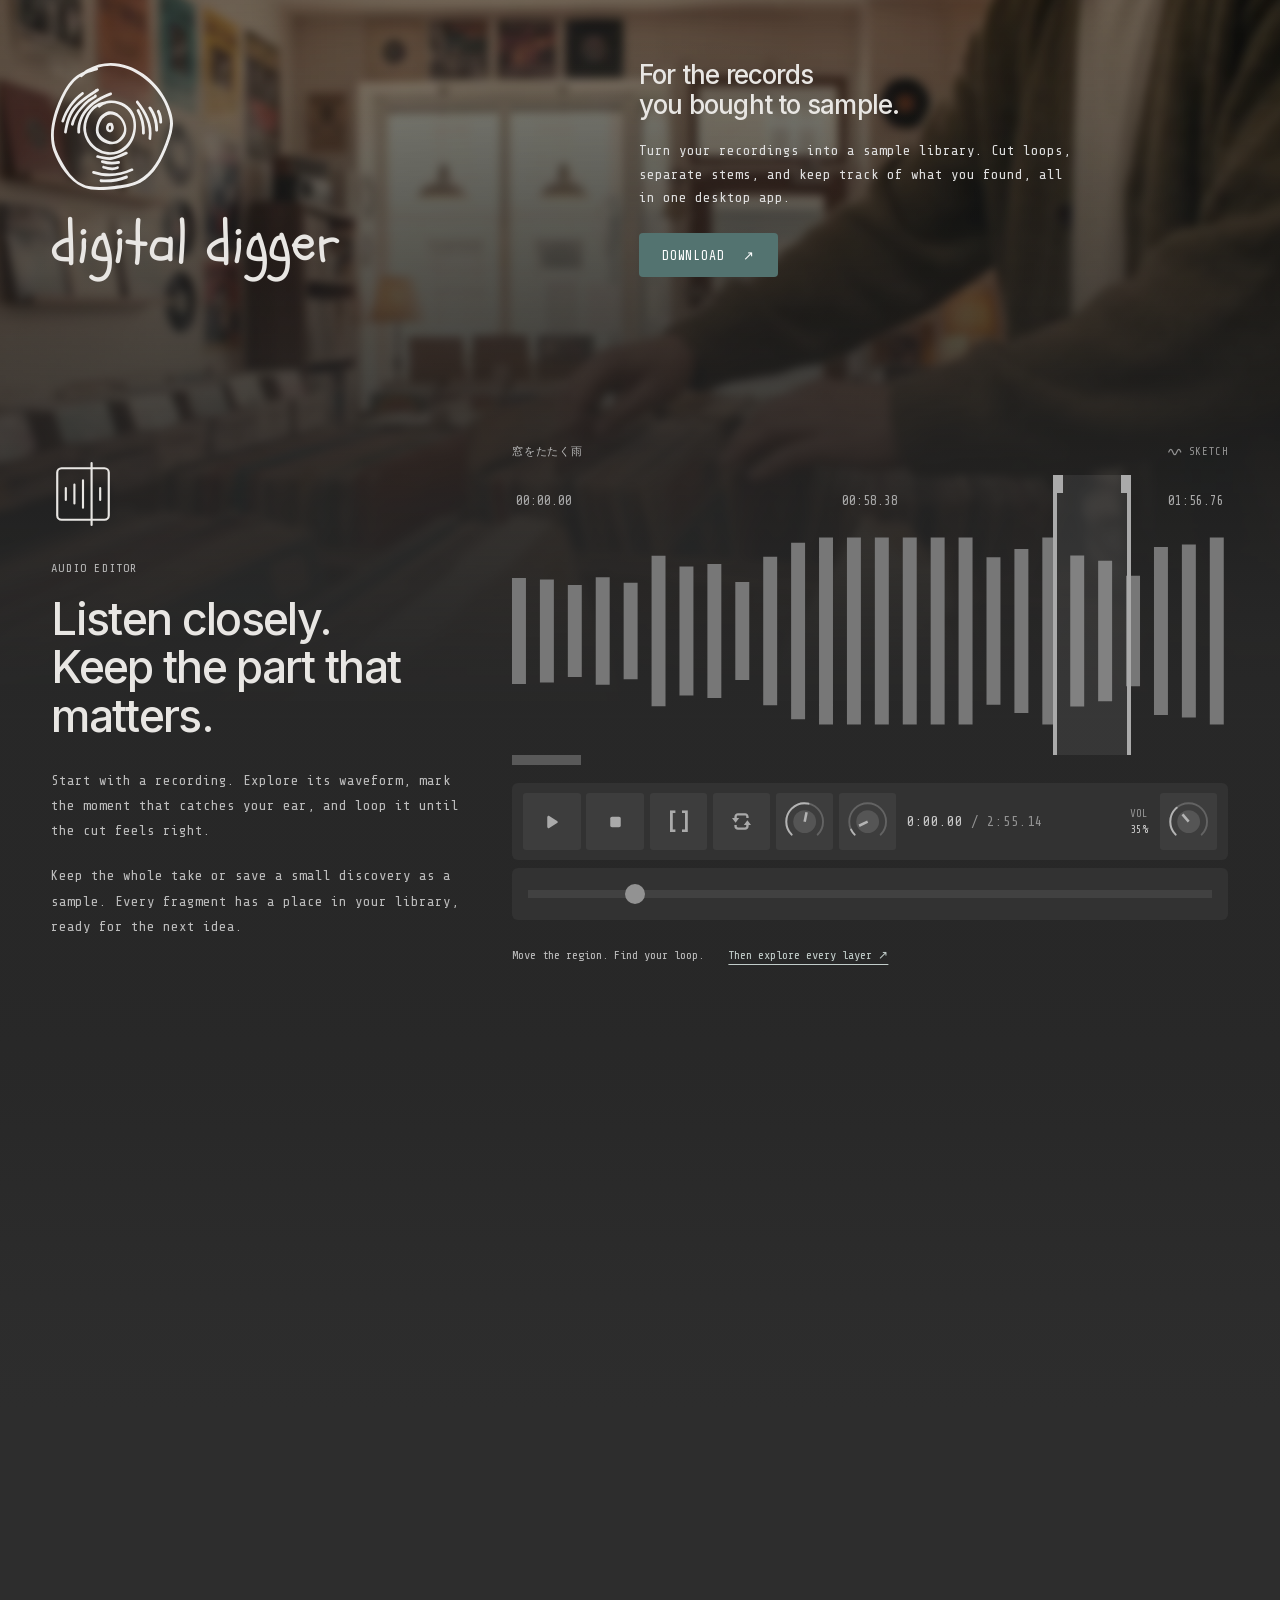
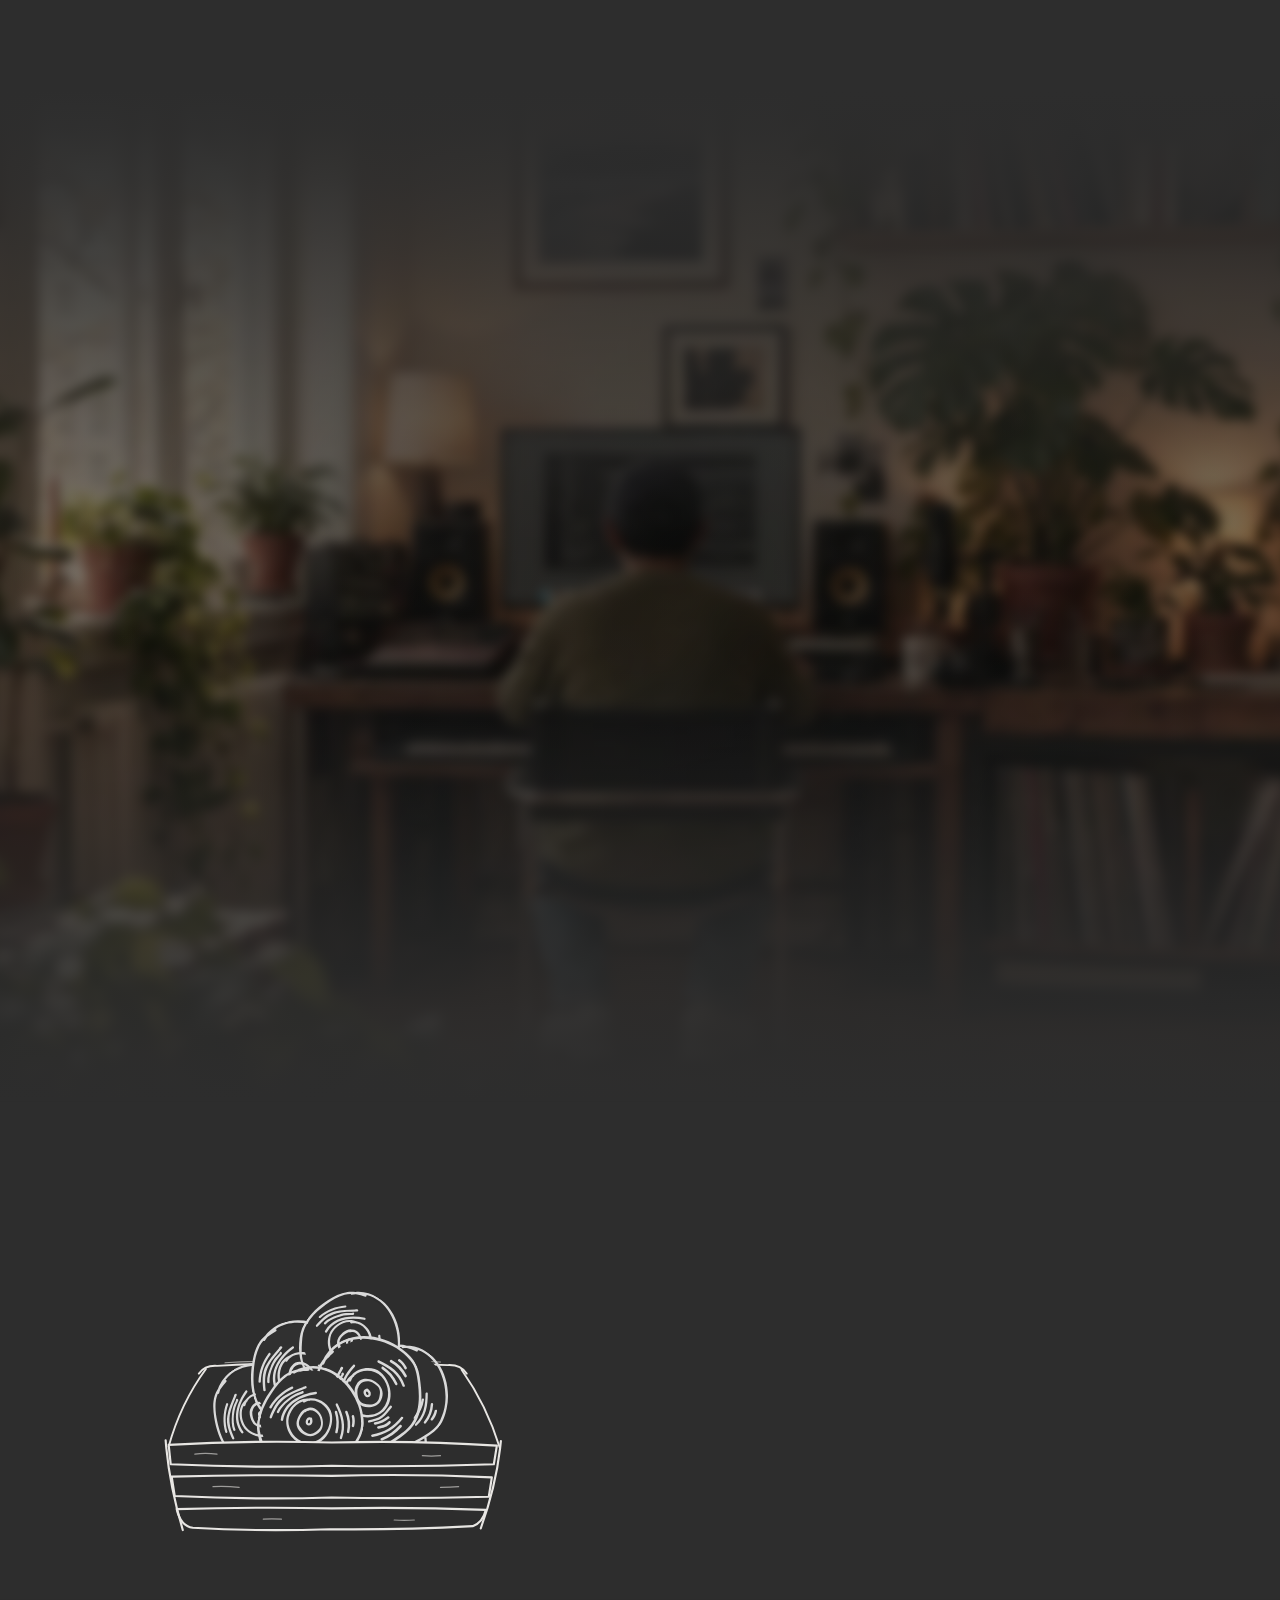
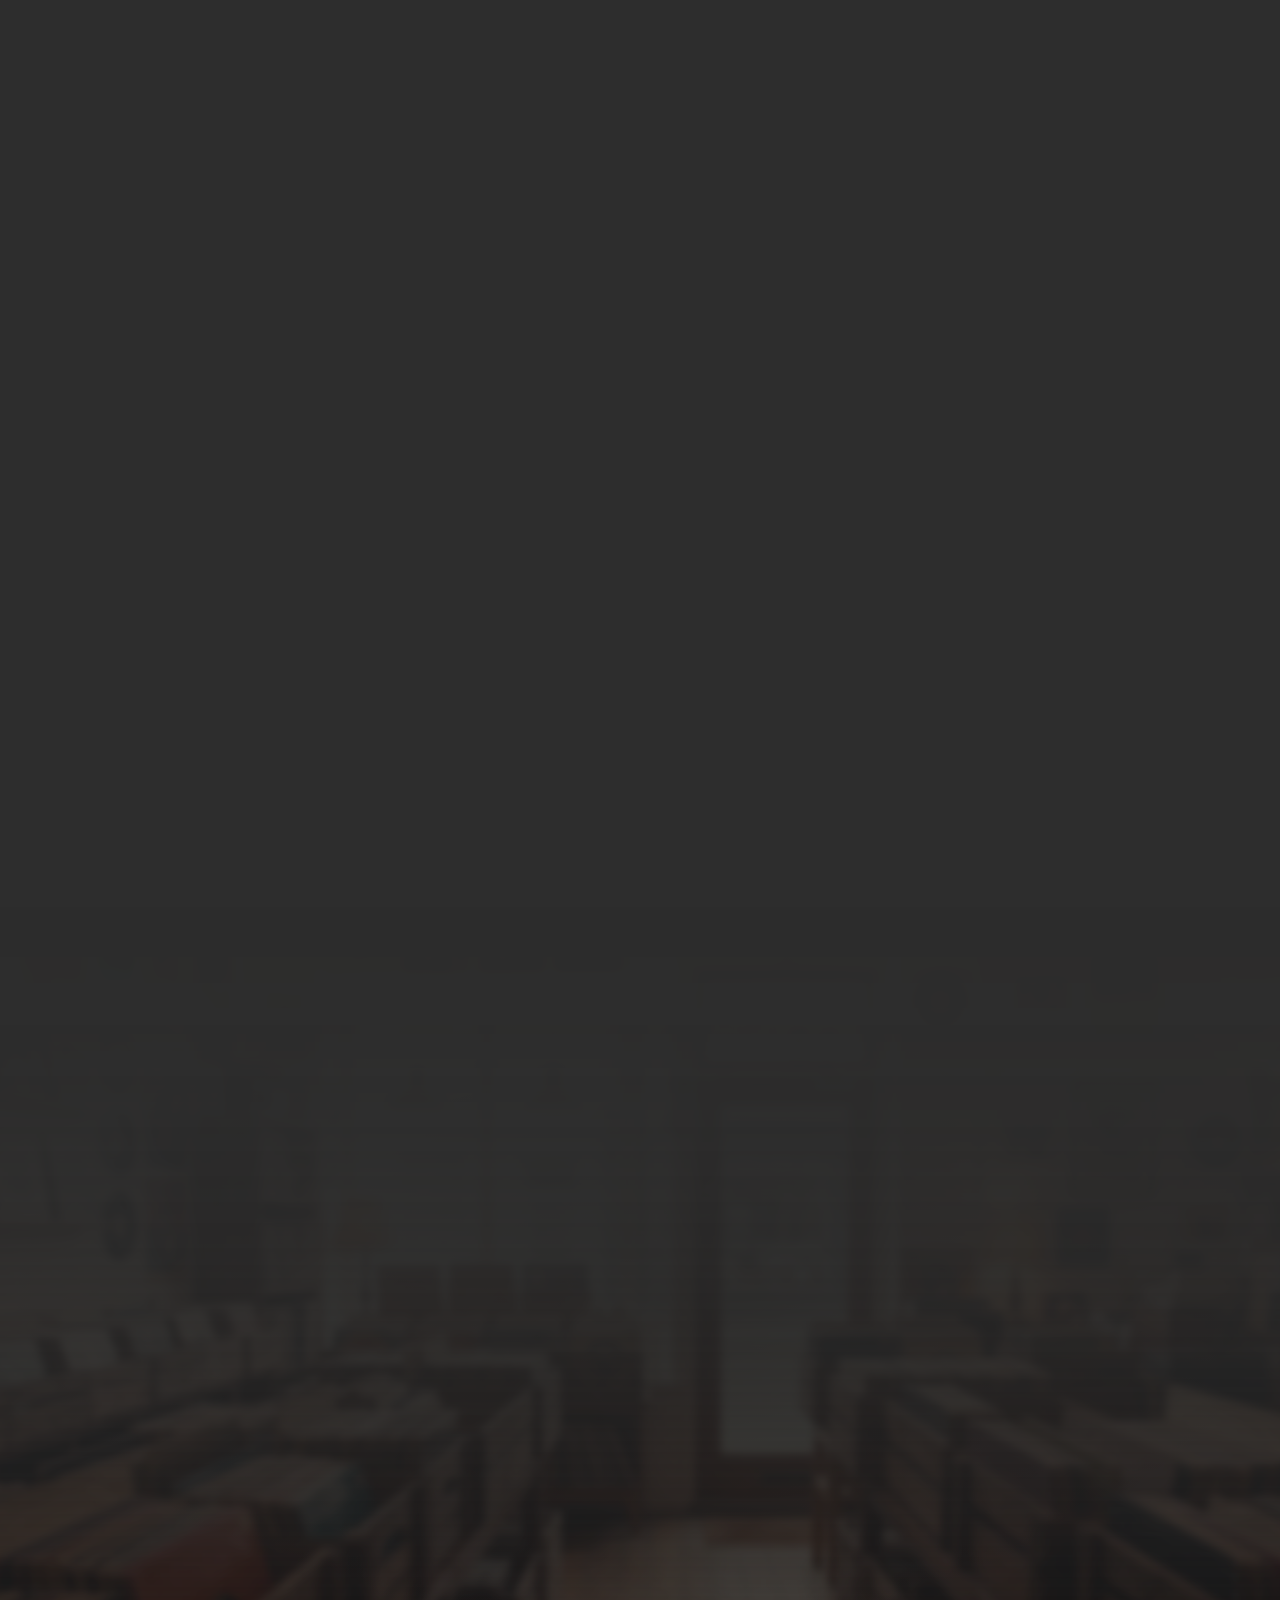
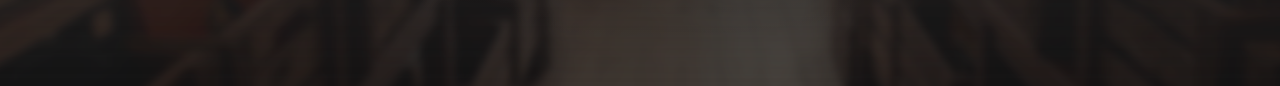
==== commit 8d7b574e: "Add cookieless PostHog website analytics" ====
--- a/index.html
+++ b/index.html
@@ -78,10 +78,10 @@
     })();
   </script>
 <link rel="stylesheet" href="styles-6G3ASE7C.css"><style ng-app-id="ng">.dd-site [data-dd-reveal-state=pending]{opacity:0}.dd-site{--dd-gutter: clamp(16px, 4vw, 56px);--dd-section-space: clamp(56px, 7vw, 96px);--dd-opening-bg: #2d2d2d;--dd-opening-bg-rgb: 45 45 45;--dd-import-bg: #2d2d2d;--dd-opening-import-join: color-mix(in srgb, var(--dd-opening-bg) 88%, black);--dd-stems-bg: #282726;--dd-collection-bg: #2d2d2d;--dd-library-bg: #2d2d2d;--dd-closing-bg: #2d2d2d;--dd-closing-bg-rgb: 45 45 45;--dd-layout-gap: clamp(24px, 4vw, 64px);--dd-control-size: 44px;--dd-ui-text: 12px;--dd-ui-small: 11px;--dd-heading-size: clamp(28px, 2.25vw + 16px, 46px);--dd-film-colour-grade: sepia(.16) saturate(1.12) hue-rotate(-6deg) contrast(1.03);--dd-film-hero-grade: var(--dd-film-colour-grade) brightness(.56);--dd-film-blur: 4px;--dd-film-vignette: radial-gradient( ellipse 50% 45% at 50% 50%, rgba(0, 0, 0, .3) 0%, rgba(0, 0, 0, 0) 100% );position:relative;isolation:isolate;background:var(--dd-bg);color:var(--dd-ink);-webkit-font-smoothing:antialiased}.dd-site .opening-screen{--dd-section-bg: var(--dd-opening-import-join);background:linear-gradient(to bottom,var(--dd-opening-bg),var(--dd-opening-import-join) clamp(280px,35vw,480px))}.dd-site app-digital-digger-video,.dd-site app-digital-digger-footer{--dd-section-bg-rgb: var(--dd-closing-bg-rgb);--dd-section-bg: var(--dd-closing-bg)}.dd-site h1,.dd-site h2,.dd-site h3,.dd-site p,.dd-site figure{margin:0}.dd-site .wrap{width:min(1200px,100% - 2 * var(--dd-gutter));margin:auto;position:relative;z-index:2}.dd-site .section{position:relative;padding:var(--dd-section-space) 0}.dd-site .heading{display:grid;grid-template-columns:repeat(2,minmax(0,1fr));align-items:end;gap:var(--dd-layout-gap)}.dd-site h2{font-size:var(--dd-heading-size);line-height:1.08;font-weight:500;letter-spacing:-.037em;max-width:540px;text-wrap:balance}.dd-site .eyebrow{font:12px/1.4 var(--dd-mono);text-transform:uppercase;letter-spacing:.1em;color:var(--dd-grey-b7);margin-bottom:18px}.dd-site .description{font-size:14px;color:var(--dd-muted);line-height:1.75;max-width:405px;justify-self:start}.dd-site .fragment-caption{font:12px/1.7 var(--dd-mono);color:var(--dd-grey-b4);margin-top:20px}.dd-site .fragment-label{font:11px/1.5 var(--dd-mono);text-transform:uppercase;letter-spacing:.07em;color:var(--dd-grey-b8);margin-bottom:17px}.dd-site .skip-link{position:absolute;top:8px;left:8px;z-index:10;padding:8px 16px;background:var(--dd-bg);transform:translateY(-150%)}.dd-site .skip-link:focus{transform:none}.dd-site .visually-hidden{position:absolute;width:1px;height:1px;padding:0;margin:-1px;overflow:hidden;clip-path:inset(50%);white-space:nowrap;border:0}@media(max-width:1050px),(max-width:1400px)and (any-pointer:coarse){.dd-site{--dd-gutter: calc(clamp(16px, 4vw, 56px) + 20px) ;--dd-section-space: 40px}.dd-site .heading{grid-template-columns:minmax(0,1fr);gap:24px}.dd-site .wrap{width:calc(100% - 2 * var(--dd-gutter))}}@media(min-width:1401px),(min-width:1051px)and (not (any-pointer:coarse)){.dd-site .opening-screen{--opening-space: clamp(24px, calc(24px + (100svh - 720px) / 15), 48px);display:flex;flex-direction:column}}
-</style><style ng-app-id="ng">[_nghost-ng-c1565628158]{display:block}.hero-fragments[_ngcontent-ng-c1565628158]{--hero-extra-space: clamp(80px, 9vw, 128px);--hero-fade-extension: clamp(120px, 16vw, 200px);--hero-video-grade: var(--dd-film-hero-grade);isolation:isolate;padding:64px 0 calc(66px + var(--hero-extra-space))}.hero-media[_ngcontent-ng-c1565628158]{position:absolute;inset:0 0 calc(-1 * var(--hero-fade-extension));z-index:0;overflow:hidden;pointer-events:none}.hero-fragments[_ngcontent-ng-c1565628158]:after{content:"";position:absolute;inset-inline:0;bottom:calc(-1 * var(--hero-fade-extension) - 1px);height:3px;z-index:1;background:var(--dd-section-bg);pointer-events:none}.hero-media[_ngcontent-ng-c1565628158]:before{content:"";position:absolute;inset:-12px;z-index:0;pointer-events:none;background-image:url(/img/dd/landing/hero-record-digging-poster.jpg);background-size:cover;background-position:center 54%;filter:var(--hero-video-grade) blur(var(--dd-film-blur))}.hero-video[_ngcontent-ng-c1565628158]{position:absolute;inset:-12px;z-index:0;width:calc(100% + 24px);height:calc(100% + 24px);object-fit:cover;object-position:center 54%;filter:var(--hero-video-grade) blur(var(--dd-film-blur));pointer-events:none}.hero-media[_ngcontent-ng-c1565628158]:after{content:"";position:absolute;inset:0;z-index:0;pointer-events:none;background:linear-gradient(to bottom,color-mix(in srgb,var(--dd-section-bg) 12%,transparent) 0%,color-mix(in srgb,var(--dd-section-bg) 20%,transparent) 12%,color-mix(in srgb,var(--dd-section-bg) 32%,transparent) 25%,color-mix(in srgb,var(--dd-section-bg) 47%,transparent) 40%,color-mix(in srgb,var(--dd-section-bg) 64%,transparent) 55%,color-mix(in srgb,var(--dd-section-bg) 80%,transparent) 70%,color-mix(in srgb,var(--dd-section-bg) 91%,transparent) 82%,color-mix(in srgb,var(--dd-section-bg) 97.5%,transparent) 92%,color-mix(in srgb,var(--dd-section-bg) 99.5%,transparent) 98%,var(--dd-section-bg) 100%),var(--dd-film-vignette)}.fragment-hero-intro[_ngcontent-ng-c1565628158]{display:grid;grid-template-columns:minmax(0,1fr) minmax(0,1.1fr);gap:var(--dd-layout-gap);align-items:center;margin-bottom:0}.hero-fragments[_ngcontent-ng-c1565628158]   .fragment-brand[_ngcontent-ng-c1565628158]{margin:0;gap:22px}.fragment-brand[_ngcontent-ng-c1565628158]   .record[_ngcontent-ng-c1565628158]{width:clamp(80px,10vw,122px);height:auto}.fragment-brand[_ngcontent-ng-c1565628158]   .wordmark[_ngcontent-ng-c1565628158]{font-size:clamp(40px,4.45vw,58px)}.fragment-hero-copy[_ngcontent-ng-c1565628158]   h1[_ngcontent-ng-c1565628158]{font:500 26px/1.17 var(--dd-sans);letter-spacing:-.03em;margin:0 0 18px}.fragment-hero-copy[_ngcontent-ng-c1565628158]   p[_ngcontent-ng-c1565628158]{font:14px/1.7 var(--dd-mono);color:var(--dd-muted);max-width:440px}.fragment-hero-copy[_ngcontent-ng-c1565628158]   .actions[_ngcontent-ng-c1565628158]{margin-top:23px}@media(min-width:1401px),(min-width:1051px)and (not (any-pointer:coarse)){.hero-fragments[_ngcontent-ng-c1565628158]{--hero-overlap: clamp(160px, 24svh, 220px);padding:calc(24px + var(--opening-space)) 0 calc(24px + var(--hero-overlap));margin-bottom:calc(-1 * var(--hero-overlap))}}@media(max-width:1050px),(max-width:1400px)and (any-pointer:coarse){.hero-fragments[_ngcontent-ng-c1565628158]{--hero-copy-space: 80px;padding:86px 0 var(--dd-section-space)}.fragment-hero-intro[_ngcontent-ng-c1565628158]{grid-template-columns:1fr;gap:calc(var(--hero-copy-space) - 10px);margin-bottom:0}.hero-fragments[_ngcontent-ng-c1565628158]   .fragment-brand[_ngcontent-ng-c1565628158]{margin:0;gap:16px}.fragment-brand[_ngcontent-ng-c1565628158]   .record[_ngcontent-ng-c1565628158]{width:clamp(96px,26.4vw,118px)}.fragment-brand[_ngcontent-ng-c1565628158]   .wordmark[_ngcontent-ng-c1565628158]{font-size:clamp(44px,12.65vw,53px)}.fragment-hero-copy[_ngcontent-ng-c1565628158]   h1[_ngcontent-ng-c1565628158]{font-size:28px}.fragment-hero-copy[_ngcontent-ng-c1565628158]   p[_ngcontent-ng-c1565628158]{max-width:none}.fragment-hero-copy[_ngcontent-ng-c1565628158]   .actions[_ngcontent-ng-c1565628158]{margin-top:36px}}.hero-fragments[_ngcontent-ng-c1565628158]   .fragment-hero-copy[_ngcontent-ng-c1565628158]   p[_ngcontent-ng-c1565628158]{color:var(--dd-grey-de)}@media(max-width:1050px),(max-width:1400px)and (any-pointer:coarse){.hero-media[_ngcontent-ng-c1565628158]:before{background-position:47% center}.hero-video[_ngcontent-ng-c1565628158]{object-position:47% center}}.hero[_ngcontent-ng-c1565628158]{position:relative}.lockup[_ngcontent-ng-c1565628158]{display:flex;flex-direction:column;align-items:flex-start;width:fit-content;max-width:100%}.record[_ngcontent-ng-c1565628158]{filter:invert(1);opacity:.9;animation:ddf-spin 2s linear infinite}.record.paused[_ngcontent-ng-c1565628158]{animation-play-state:paused}.wordmark[_ngcontent-ng-c1565628158]{font:400 54px/1.1 var(--dd-hand);white-space:nowrap}.actions[_ngcontent-ng-c1565628158]{display:flex;align-items:center;flex-wrap:wrap;gap:20px}@media(max-width:1050px),(max-width:1400px)and (any-pointer:coarse){.actions[_ngcontent-ng-c1565628158]{justify-content:flex-start}}</style><style ng-app-id="ng">[_nghost-ng-c961830385]{display:block}.editor-section.section[_ngcontent-ng-c961830385]{--editor-content-shift: clamp(40px, 6vw, 80px);padding-top:calc(var(--dd-section-space) + var(--editor-content-shift));padding-bottom:calc(var(--dd-section-space) - var(--editor-content-shift));z-index:1;background:transparent}.editor-collage[_ngcontent-ng-c961830385]{position:relative;display:grid;grid-template-columns:410px minmax(0,1fr);gap:var(--dd-layout-gap);align-items:start}.editor-story-label[_ngcontent-ng-c961830385]{margin-bottom:18px;font:12px/1.4 var(--dd-mono);color:var(--dd-grey-b7);letter-spacing:.1em}.editor-story-icon[_ngcontent-ng-c961830385]{width:100px;height:100px;margin:0 0 16px -18px}.editor-story[_ngcontent-ng-c961830385]   h2[_ngcontent-ng-c961830385]{font:500 var(--dd-heading-size)/1.08 var(--dd-sans);letter-spacing:-.037em;margin:0 0 28px;max-width:410px}.editor-story-description[_ngcontent-ng-c961830385]{font:14px/1.8 var(--dd-mono);color:var(--dd-muted);text-wrap:pretty}.editor-story-description[_ngcontent-ng-c961830385]   p[_ngcontent-ng-c961830385] + p[_ngcontent-ng-c961830385]{margin-top:20px}.editor-fragment-content[_ngcontent-ng-c961830385]{min-width:0}.editor-fragment-caption[_ngcontent-ng-c961830385]{display:flex;align-items:center;justify-content:space-between;gap:12px;margin:0 0 18px;font:11px/1.5 var(--dd-mono);color:var(--dd-grey-b8);letter-spacing:.06em}.wave-style[_ngcontent-ng-c961830385]{display:inline-flex;align-items:center;gap:6px;min-height:32px;margin:-8px -8px -8px 0;padding:4px 8px;border:0;border-radius:3px;background:none;color:var(--dd-grey-92);font:inherit;letter-spacing:inherit;text-transform:uppercase;cursor:pointer}.wave-style[_ngcontent-ng-c961830385]:hover, .wave-style[aria-pressed=true][_ngcontent-ng-c961830385]{color:var(--dd-grey-ee)}.wave-style[aria-pressed=true][_ngcontent-ng-c961830385]{background:var(--dd-grey-41)}.wave-style[_ngcontent-ng-c961830385]   svg[_ngcontent-ng-c961830385]{width:16px;height:16px;fill:none;stroke:currentColor;stroke-width:1.4;stroke-linecap:round}.editor-player[_ngcontent-ng-c961830385]{min-height:0;container-type:inline-size}.editor-wave-viewport[_ngcontent-ng-c961830385]{overflow-x:auto;overflow-y:hidden;overscroll-behavior-x:contain;-webkit-user-select:none;user-select:none;scrollbar-width:none}.editor-wave-viewport[_ngcontent-ng-c961830385]::-webkit-scrollbar{display:none;width:0;height:0}.editor-wave-viewport.is-panning[_ngcontent-ng-c961830385], .editor-wave-viewport.is-panning[_ngcontent-ng-c961830385]   .editor-wave[_ngcontent-ng-c961830385]{cursor:grabbing}.editor-scrollbar[_ngcontent-ng-c961830385]{display:block;appearance:none;-webkit-appearance:none;width:100%;height:28px;margin:-9px 0;padding:0;border:0;border-radius:0;background:transparent;cursor:ew-resize;touch-action:pan-y}.editor-scrollbar[_ngcontent-ng-c961830385]::-webkit-slider-runnable-track{height:10px;border:0;background:transparent}.editor-scrollbar[_ngcontent-ng-c961830385]::-webkit-slider-thumb{appearance:none;-webkit-appearance:none;width:var(--scroll-thumb-width);height:10px;margin:0;border:0;border-radius:0;background:#595959;box-shadow:none}.editor-scrollbar[_ngcontent-ng-c961830385]::-moz-range-track{height:10px;border:0;background:transparent}.editor-scrollbar[_ngcontent-ng-c961830385]::-moz-range-thumb{width:var(--scroll-thumb-width);height:10px;border:0;border-radius:0;background:#595959;box-shadow:none}.editor-scrollbar[_ngcontent-ng-c961830385]:disabled{cursor:default}.editor-wave[_ngcontent-ng-c961830385]{position:relative;height:clamp(200px,26vw,290px);overflow:hidden;touch-action:pan-x pan-y;cursor:grab}.timeline[_ngcontent-ng-c961830385]{position:absolute;inset:31px 0 auto;font:13px var(--dd-mono);color:var(--dd-grey-aa);pointer-events:none;z-index:2}.timeline[_ngcontent-ng-c961830385]   span[_ngcontent-ng-c961830385]{position:absolute;transform:translate(-50%);white-space:nowrap}.timeline[_ngcontent-ng-c961830385]   span[_ngcontent-ng-c961830385]:first-child{transform:translate(4px)}.timeline[_ngcontent-ng-c961830385]   span[_ngcontent-ng-c961830385]:last-child{transform:translate(calc(-100% - 4px))}.editor-wave-bars[_ngcontent-ng-c961830385]{position:absolute;inset:76px 0 32px;pointer-events:none}.editor-wave-bars[_ngcontent-ng-c961830385]   dd-waveform[_ngcontent-ng-c961830385]{color:var(--dd-grey-77)}.region[_ngcontent-ng-c961830385]{position:absolute;top:0;bottom:0;background:var(--dd-white-a12);cursor:grab;touch-action:none}.region[_ngcontent-ng-c961830385]:active{cursor:grabbing}.region-handle[_ngcontent-ng-c961830385]{position:absolute;top:0;bottom:0;width:8px;border-left:4px solid var(--dd-grey-aa);touch-action:none;cursor:ew-resize}.region-handle[_ngcontent-ng-c961830385]:before{content:"";display:block;width:6px;height:18px;background:var(--dd-grey-aa)}.region-handle.end[_ngcontent-ng-c961830385]{transform:translate(-100%);border-left:0;border-right:4px solid var(--dd-grey-aa)}.region-handle.end[_ngcontent-ng-c961830385]:before{margin-left:-2px}.transport[_ngcontent-ng-c961830385]{--transport-size: clamp(24px, 8cqw, 64px);--transport-gap: clamp(2px, .8cqw, 8px);display:flex;align-items:center;flex-wrap:nowrap;gap:var(--transport-gap);margin-top:18px;padding:12px clamp(4px,1.6cqw,16px);background:var(--dd-grey-32);border-radius:6px}.transport-buttons[_ngcontent-ng-c961830385]{display:flex;flex:0 0 auto;gap:var(--transport-gap)}.transport[_ngcontent-ng-c961830385]   button[_ngcontent-ng-c961830385], .position-dial[_ngcontent-ng-c961830385]{width:var(--transport-size);height:var(--transport-size);flex:0 0 var(--transport-size);padding:clamp(2px,1.2cqw,10px);display:grid;place-items:center;background:var(--dd-grey-3d);border:2px solid transparent;border-radius:3px;color:var(--dd-grey-aa)}.transport[_ngcontent-ng-c961830385]   button[_ngcontent-ng-c961830385]:hover{background:var(--dd-grey-45);border-color:var(--dd-grey-63);color:var(--dd-chip-ink)}.transport[_ngcontent-ng-c961830385]   button.active[_ngcontent-ng-c961830385]{background:var(--dd-accent-a70);color:var(--dd-grey-ee);border-color:transparent}.transport[_ngcontent-ng-c961830385]   dd-icon[_ngcontent-ng-c961830385]{font-size:14px}.transport[_ngcontent-ng-c961830385]   dd-icon[name=loop][_ngcontent-ng-c961830385]{font-size:clamp(14px,4cqw,19px)}.transport[_ngcontent-ng-c961830385]   .region-toggle[_ngcontent-ng-c961830385]{font:bold clamp(16px,4cqw,22px) var(--dd-mono)}.position-dial[_ngcontent-ng-c961830385]{padding:0;border:0;cursor:ns-resize;touch-action:none;-webkit-user-select:none;user-select:none}.position-dial[_ngcontent-ng-c961830385]   svg[_ngcontent-ng-c961830385]{width:100%;height:100%}.time[_ngcontent-ng-c961830385]{flex:0 0 auto;margin-left:var(--transport-gap);font:clamp(10px,2.4cqw,14px) var(--dd-mono);color:var(--dd-chip-ink);font-variant-numeric:tabular-nums;white-space:nowrap}.time[_ngcontent-ng-c961830385]   .duration[_ngcontent-ng-c961830385]{color:var(--dd-grey-92)}.time-mobile[_ngcontent-ng-c961830385]{display:none}.volume-control[_ngcontent-ng-c961830385]{display:flex;flex:0 0 auto;align-items:center;gap:var(--transport-gap);margin-left:auto}.volume-label[_ngcontent-ng-c961830385]{display:grid;gap:3px;min-width:4ch;font:11px/1.2 var(--dd-mono);color:var(--dd-grey-92);font-variant-numeric:tabular-nums}.volume-label[_ngcontent-ng-c961830385]   span[_ngcontent-ng-c961830385]{color:var(--dd-chip-ink)}.zoom-toolbar[_ngcontent-ng-c961830385]{display:flex;align-items:center;margin-top:8px;padding:8px 16px;background:var(--dd-grey-32);border-radius:6px}.zoom-toolbar[_ngcontent-ng-c961830385]   input[_ngcontent-ng-c961830385]{flex:1;min-width:0;width:100%;height:44px;margin:0;appearance:none;background:transparent;cursor:pointer}.zoom-toolbar[_ngcontent-ng-c961830385]   input[_ngcontent-ng-c961830385]::-webkit-slider-runnable-track{height:8px;border:0;border-radius:0;background:var(--dd-grey-41)}.zoom-toolbar[_ngcontent-ng-c961830385]   input[_ngcontent-ng-c961830385]::-webkit-slider-thumb{appearance:none;width:20px;height:20px;margin-top:-6px;border:0;border-radius:50px;background:var(--dd-grey-92)}.zoom-toolbar[_ngcontent-ng-c961830385]   input[_ngcontent-ng-c961830385]::-moz-range-track{height:8px;border:0;border-radius:0;background:var(--dd-grey-41)}.zoom-toolbar[_ngcontent-ng-c961830385]   input[_ngcontent-ng-c961830385]::-moz-range-progress{height:8px;background:var(--dd-grey-41)}.zoom-toolbar[_ngcontent-ng-c961830385]   input[_ngcontent-ng-c961830385]::-moz-range-thumb{width:20px;height:20px;border:0;border-radius:50px;background:var(--dd-grey-92)}.editor-annotation[_ngcontent-ng-c961830385]{display:none}.editor-fragment-note[_ngcontent-ng-c961830385]{display:flex;justify-content:flex-start;gap:24px;margin-top:26px;font:12px/1.6 var(--dd-mono);color:var(--dd-muted)}.editor-fragment-note[_ngcontent-ng-c961830385]   a[_ngcontent-ng-c961830385]{color:var(--dd-accent-link);text-decoration:underline;text-underline-offset:5px}.audio-error[_ngcontent-ng-c961830385]{font:12px var(--dd-mono);margin-top:12px}@media(max-width:1050px),(max-width:1400px)and (any-pointer:coarse){.editor-section.section[_ngcontent-ng-c961830385]{z-index:1;background:transparent;margin-top:0;padding-block:var(--dd-section-space)}.editor-collage[_ngcontent-ng-c961830385]{grid-template-columns:1fr;gap:32px}.editor-story[_ngcontent-ng-c961830385]   h2[_ngcontent-ng-c961830385], .editor-story-description[_ngcontent-ng-c961830385]{max-width:none}.editor-annotation[_ngcontent-ng-c961830385]{display:block;position:relative;min-height:46px;color:var(--dd-grey-b7);font:19px/1.4 var(--dd-hand);pointer-events:none}.editor-annotation[_ngcontent-ng-c961830385]   span[_ngcontent-ng-c961830385]{display:inline-block;transform:rotate(-5deg)}.editor-annotation[_ngcontent-ng-c961830385]   svg[_ngcontent-ng-c961830385]{position:absolute;top:-10px;width:56px;height:36px;stroke:var(--dd-grey-9c);stroke-width:1.4;stroke-linecap:round;stroke-linejoin:round}.region-note[_ngcontent-ng-c961830385]{margin:0 0 12px;padding:0 calc(20% + 52px) 16px 0;text-align:right}.region-note[_ngcontent-ng-c961830385]   svg[_ngcontent-ng-c961830385]{right:calc(20% - 12px);top:18px}.zoom-note[_ngcontent-ng-c961830385]{margin-top:14px;padding:16px 0 0 78px}.zoom-note[_ngcontent-ng-c961830385]   svg[_ngcontent-ng-c961830385]{left:16px}.zoom-note[_ngcontent-ng-c961830385]   span[_ngcontent-ng-c961830385]{transform:rotate(4deg)}.editor-fragment-note[_ngcontent-ng-c961830385] > span[_ngcontent-ng-c961830385]{display:none}}@media(max-width:1050px)and (max-width:480px),(max-width:1400px)and (any-pointer:coarse)and (max-width:480px){.editor-annotation[_ngcontent-ng-c961830385]{font-size:17px}}@media(max-width:1050px),(max-width:1400px)and (any-pointer:coarse){.transport[_ngcontent-ng-c961830385]{--transport-size: clamp(28px, calc((100cqw - 52px) / 7), 48px);--transport-gap: 6px;margin-top:24px;padding:12px 8px}.transport[_ngcontent-ng-c961830385]   button[_ngcontent-ng-c961830385], .position-dial[_ngcontent-ng-c961830385]{min-height:44px}.transport[_ngcontent-ng-c961830385]   dd-icon[_ngcontent-ng-c961830385]{font-size:10px}.transport[_ngcontent-ng-c961830385]   dd-icon[name=loop][_ngcontent-ng-c961830385]{font-size:14px}.transport[_ngcontent-ng-c961830385]   .region-toggle[_ngcontent-ng-c961830385]{font-size:clamp(12px,4.5cqw,16px)}.position-dial[_ngcontent-ng-c961830385]   svg[_ngcontent-ng-c961830385]{width:60%;height:60%}.time-desktop[_ngcontent-ng-c961830385]{display:none}.zoom-controls[_ngcontent-ng-c961830385]{display:grid;grid-template-columns:minmax(0,1fr) auto;gap:12px;margin-top:14px}.time-mobile[_ngcontent-ng-c961830385]{display:flex;align-items:center;justify-content:center;gap:4px;margin-left:0;min-height:44px;padding:0 14px;background:var(--dd-grey-32);border-radius:6px;font-size:12px;line-height:1.4}.zoom-toolbar[_ngcontent-ng-c961830385]{margin-top:0;padding:4px 14px}.zoom-toolbar[_ngcontent-ng-c961830385]   input[_ngcontent-ng-c961830385]{height:36px}.zoom-toolbar[_ngcontent-ng-c961830385]   input[_ngcontent-ng-c961830385]::-webkit-slider-runnable-track{height:4px}.zoom-toolbar[_ngcontent-ng-c961830385]   input[_ngcontent-ng-c961830385]::-webkit-slider-thumb{width:16px;height:16px;margin-top:-6px}.zoom-toolbar[_ngcontent-ng-c961830385]   input[_ngcontent-ng-c961830385]::-moz-range-track, .zoom-toolbar[_ngcontent-ng-c961830385]   input[_ngcontent-ng-c961830385]::-moz-range-progress{height:4px}.zoom-toolbar[_ngcontent-ng-c961830385]   input[_ngcontent-ng-c961830385]::-moz-range-thumb{width:16px;height:16px}@container (max-width: 420px){.volume-label[_ngcontent-ng-c961830385]{display:none}}.editor-fragment-note[_ngcontent-ng-c961830385]{flex-wrap:wrap;gap:16px;margin-top:24px}}@media(min-width:1401px),(min-width:1051px)and (not (any-pointer:coarse)){.editor-section.section[_ngcontent-ng-c961830385]{z-index:1;background:transparent;padding:calc(var(--opening-space) + 30px + var(--editor-content-shift)) 0 calc(var(--opening-space) + 70px - var(--editor-content-shift))}.editor-fragment-caption[_ngcontent-ng-c961830385]{margin-bottom:14px}.editor-wave[_ngcontent-ng-c961830385]{height:clamp(170px,100svh - 590px,280px)}.timeline[_ngcontent-ng-c961830385]{top:18px}.editor-wave-bars[_ngcontent-ng-c961830385]{inset:52px 0 20px}.transport[_ngcontent-ng-c961830385]{margin-top:clamp(12px,12px + (100svh - 720px) / 30,18px);padding-block:10px}.zoom-toolbar[_ngcontent-ng-c961830385]{padding-block:4px}.editor-fragment-note[_ngcontent-ng-c961830385]{margin-top:clamp(16px,16px + (100svh - 720px) / 18,26px)}}@container (max-width: 400px){@media(min-width:1401px),(min-width:1051px)and (not (any-pointer:coarse)){.transport[_ngcontent-ng-c961830385]{--transport-size: clamp(24px, calc((100cqw - 124px) / 7), 40px)}}.volume-label[_ngcontent-ng-c961830385]{display:none}}@media(pointer:coarse){.region-handle[_ngcontent-ng-c961830385]:after{content:"";position:absolute;inset:0 -18px}}</style><style ng-app-id="ng">[_nghost-ng-c921630436]{display:block}.two-ways[_ngcontent-ng-c921630436]{--cut-paper: var(--dd-import-bg);background:linear-gradient(to bottom,var(--dd-opening-import-join) 0%,color-mix(in srgb,var(--dd-opening-import-join) 85%,var(--dd-import-bg)) 15%,color-mix(in srgb,var(--dd-opening-import-join) 50%,var(--dd-import-bg)) 30%,color-mix(in srgb,var(--dd-opening-import-join) 15%,var(--dd-import-bg)) 45%,var(--dd-import-bg) 60%)}.two-ways[_ngcontent-ng-c921630436] > .wrap[_ngcontent-ng-c921630436]{display:grid;grid-template-columns:repeat(2,minmax(0,1fr));grid-template-areas:"animation copy";gap:var(--dd-layout-gap);align-items:center}.two-ways-heading[_ngcontent-ng-c921630436]{display:grid;grid-template-columns:minmax(0,1fr);text-align:left}.two-ways-heading[_ngcontent-ng-c921630436]{grid-area:copy;align-items:start;gap:28px}.import-section-icon[_ngcontent-ng-c921630436]{display:block;width:100px;height:100px;margin:0 0 16px -18px;filter:brightness(0) invert(.9)}.two-ways-description[_ngcontent-ng-c921630436]{font:14px/1.8 var(--dd-mono);color:var(--dd-muted);text-wrap:pretty}.two-ways-description[_ngcontent-ng-c921630436]   p[_ngcontent-ng-c921630436] + p[_ngcontent-ng-c921630436]{margin-top:20px}.two-ways-visual[_ngcontent-ng-c921630436]{grid-area:animation;display:grid;gap:20px;min-width:0}@media(max-width:1050px),(max-width:1400px)and (any-pointer:coarse){.two-ways[_ngcontent-ng-c921630436] > .wrap[_ngcontent-ng-c921630436]{grid-template-columns:minmax(0,1fr);grid-template-areas:"copy" "animation";gap:0}.two-ways-heading[_ngcontent-ng-c921630436]{grid-template-columns:1fr;gap:24px}.two-ways-description[_ngcontent-ng-c921630436]{max-width:none}.two-ways-visual[_ngcontent-ng-c921630436]{margin-top:36px;gap:20px}dd-waveform-cut[_ngcontent-ng-c921630436]{width:100%}}</style><style ng-app-id="ng">[_nghost-ng-c3161282090]{display:block}.separation[_ngcontent-ng-c3161282090]{--stem-surface: rgb(65 65 65 / 58%);--stem-control: color-mix(in srgb, var(--dd-grey-4b) 50%, transparent);--separation-film-blur: calc(var(--dd-film-blur) + 2px);background:var(--dd-stems-bg);isolation:isolate}.separation-section-icon[_ngcontent-ng-c3161282090]{display:block;width:100px;height:100px;margin:0 0 16px -18px}.separation.section[_ngcontent-ng-c3161282090]{padding-bottom:calc(var(--dd-section-space) + 1px);margin-bottom:-1px}.separation[_ngcontent-ng-c3161282090]:before{content:"";position:absolute;inset:-1px 0;z-index:1;border-top:3px solid var(--dd-import-bg);border-bottom:3px solid var(--dd-collection-bg);pointer-events:none}.separation-media[_ngcontent-ng-c3161282090]{position:absolute;inset:0;z-index:0;overflow:hidden;pointer-events:none}.separation-media[_ngcontent-ng-c3161282090]:before{content:"";position:absolute;inset:-18px;background:url(/img/dd/landing/stems-studio-2026-poster.jpg) center/cover no-repeat;filter:var(--dd-film-hero-grade) blur(var(--separation-film-blur))}.separation-video[_ngcontent-ng-c3161282090]{position:absolute;inset:-18px;width:calc(100% + 36px);height:calc(100% + 36px);object-fit:cover;object-position:center;filter:var(--dd-film-hero-grade) blur(var(--separation-film-blur))}.separation-media[_ngcontent-ng-c3161282090]:after{content:"";position:absolute;inset:-2px;background:linear-gradient(to bottom,var(--dd-import-bg) 2px,color-mix(in srgb,var(--dd-import-bg) 99.5%,transparent) 1%,color-mix(in srgb,var(--dd-import-bg) 97.5%,transparent) 4%,color-mix(in srgb,var(--dd-import-bg) 91%,transparent) 9%,color-mix(in srgb,var(--dd-import-bg) 80%,transparent) 15%,color-mix(in srgb,var(--dd-import-bg) 64%,transparent) 22.5%,color-mix(in srgb,var(--dd-import-bg) 47%,transparent) 30%,color-mix(in srgb,var(--dd-import-bg) 32%,transparent) 37.5%,color-mix(in srgb,var(--dd-stems-bg) 20%,transparent) 44%,color-mix(in srgb,var(--dd-stems-bg) 18%,transparent) 50%,color-mix(in srgb,var(--dd-stems-bg) 20%,transparent) 56%,color-mix(in srgb,var(--dd-collection-bg) 32%,transparent) 62.5%,color-mix(in srgb,var(--dd-collection-bg) 47%,transparent) 70%,color-mix(in srgb,var(--dd-collection-bg) 64%,transparent) 77.5%,color-mix(in srgb,var(--dd-collection-bg) 80%,transparent) 85%,color-mix(in srgb,var(--dd-collection-bg) 91%,transparent) 91%,color-mix(in srgb,var(--dd-collection-bg) 97.5%,transparent) 96%,color-mix(in srgb,var(--dd-collection-bg) 99.5%,transparent) 99%,var(--dd-collection-bg) calc(100% - 2px)),var(--dd-film-vignette)}.flow[_ngcontent-ng-c3161282090]{zoom:.88;width:88%;margin-inline:auto;--node-size: 150px;--core-column: 166px;--flow-gap: 34px;display:grid;grid-template-columns:1fr var(--core-column) 1.3fr;align-items:center;gap:var(--flow-gap);margin-top:65px;min-height:345px}.source[_ngcontent-ng-c3161282090], .core[_ngcontent-ng-c3161282090]{position:relative;height:var(--node-size);margin-top:36px;margin-bottom:60px}.source[_ngcontent-ng-c3161282090]{display:flex;align-items:center}.source-wave[_ngcontent-ng-c3161282090]{width:100%;height:110px;padding:0;border:0;border-radius:0;background:transparent}.source-caption[_ngcontent-ng-c3161282090]{position:absolute;bottom:100%;left:0;right:0;display:flex;justify-content:space-between;margin-bottom:16px;font:11px var(--dd-mono);color:var(--dd-grey-b8)}.source-title[_ngcontent-ng-c3161282090]{position:absolute;display:flex;width:100%;align-items:center;gap:10px;top:100%;left:0;margin-top:17px;font:13px var(--dd-mono);text-transform:uppercase;color:var(--dd-grey-b8)}.source-title[_ngcontent-ng-c3161282090]   span[_ngcontent-ng-c3161282090]{min-width:0;overflow:hidden;text-overflow:ellipsis;white-space:nowrap}.source-meta[_ngcontent-ng-c3161282090]{position:absolute;top:calc(100% + 40px);left:0;font:11px/1.5 var(--dd-mono);color:var(--dd-grey-aa)}.core[_ngcontent-ng-c3161282090]{width:var(--node-size);justify-self:center;display:flex;flex-direction:column;align-items:center;--connector-span: calc(var(--flow-gap) + (var(--core-column) - var(--node-size)) / 2)}.core-button[_ngcontent-ng-c3161282090]{padding:0;background:var(--dd-accent);border:0;border-radius:19px;width:var(--node-size);height:var(--node-size);flex-shrink:0;display:grid;place-items:center}.core-button[_ngcontent-ng-c3161282090]   img[_ngcontent-ng-c3161282090]{width:100px;height:100px;object-fit:contain}.core-button[_ngcontent-ng-c3161282090]:hover{background:var(--dd-accent-hover)}.core-button[_ngcontent-ng-c3161282090]:disabled{cursor:progress}.is-separating[_ngcontent-ng-c3161282090]   .core-button[_ngcontent-ng-c3161282090]{background:var(--stem-surface)}.is-separating[_ngcontent-ng-c3161282090]   .core-button[_ngcontent-ng-c3161282090]:hover{background:var(--dd-grey-46)}.core[_ngcontent-ng-c3161282090]:before, .core[_ngcontent-ng-c3161282090]:after{content:"";position:absolute;top:50%;height:17px;width:var(--connector-span);transform:translateY(-50%);background:var(--dd-grey-aa);-webkit-mask:url(/img/dd/act/angle-right.svg) center/9px 17px no-repeat;mask:url(/img/dd/act/angle-right.svg) center/9px 17px no-repeat;pointer-events:none}.core[_ngcontent-ng-c3161282090]:before{left:calc(-1 * var(--connector-span))}.core[_ngcontent-ng-c3161282090]:after{right:calc(-1 * var(--connector-span))}.core-label[_ngcontent-ng-c3161282090]{position:absolute;top:calc(100% + 14px);width:max-content;white-space:nowrap;font:11px/1.6 var(--dd-mono);color:var(--dd-grey-b8);text-align:left}.stems[_ngcontent-ng-c3161282090]{display:grid;gap:18px}.stem[_ngcontent-ng-c3161282090]{display:grid;grid-template-columns:40px minmax(0,1fr) 24px;gap:14px;align-items:center;width:100%;text-align:left;padding:18px 24px;border:0;border-radius:6px;background:var(--stem-surface);color:var(--dd-grey-c2);transition:opacity .3s}.stem-controls[_ngcontent-ng-c3161282090]{display:flex;align-items:center;gap:8px}.stem-play[_ngcontent-ng-c3161282090]{position:relative;display:grid;place-items:center;flex:0 0 16px;width:16px;height:16px;padding:0;border:0;border-radius:0;background:transparent;color:var(--dd-grey-aa);font-size:14px}.stem-play[_ngcontent-ng-c3161282090]:after{content:"";position:absolute;inset:-14px}.stem-play[_ngcontent-ng-c3161282090]:hover, .stem-play.is-playing[_ngcontent-ng-c3161282090]{color:var(--dd-accent-link)}.stem-play[_ngcontent-ng-c3161282090]:disabled{opacity:.35;cursor:progress}.stem-play[_ngcontent-ng-c3161282090]:focus-visible, .source-wave[_ngcontent-ng-c3161282090]:focus-visible, .wave[_ngcontent-ng-c3161282090]:focus-visible, .mix-toggle[_ngcontent-ng-c3161282090]:focus-visible{outline:2px solid var(--dd-focus);outline-offset:3px}.stem-icon[_ngcontent-ng-c3161282090]{display:block;width:16px;height:16px;flex:0 0 16px;justify-self:center;background:currentColor;-webkit-mask:var(--stem-icon) center/contain no-repeat;mask:var(--stem-icon) center/contain no-repeat}.wave[_ngcontent-ng-c3161282090]{position:relative;min-width:0;height:42px;overflow:hidden;padding:0;border:0;background:transparent}.mix-toggle[_ngcontent-ng-c3161282090]{transition:background-color .2s,color .2s,opacity .2s;display:grid;place-items:center;width:24px;height:25px;padding:0;border:0;background:var(--stem-control);border-radius:3px;font:12px var(--dd-mono);color:var(--dd-grey-de)}.stem[_ngcontent-ng-c3161282090]:hover   .mix-toggle[_ngcontent-ng-c3161282090]{background:var(--dd-grey-56);color:var(--dd-grey-f0)}.stem.is-selected[_ngcontent-ng-c3161282090]   .mix-toggle[_ngcontent-ng-c3161282090]{background:var(--dd-accent);color:var(--dd-accent-ink)}.stems.has-selection[_ngcontent-ng-c3161282090]   .stem[_ngcontent-ng-c3161282090]:not(.is-selected){opacity:.25}.stems.has-selection[_ngcontent-ng-c3161282090]   .stem[_ngcontent-ng-c3161282090]:not(.is-selected):hover, .stems.has-selection[_ngcontent-ng-c3161282090]   .stem[_ngcontent-ng-c3161282090]:not(.is-selected):focus-within{opacity:.6}.stem-footer[_ngcontent-ng-c3161282090]{position:relative;top:30px;margin-top:35px;height:1px}.stem-footer[_ngcontent-ng-c3161282090]   dd-sketch-frame[_ngcontent-ng-c3161282090]{--dd-sketch-stroke-width: 3.2;inset:-6px 0;opacity:.3}.separation-progress[_ngcontent-ng-c3161282090]{position:absolute;inset:0;display:flex;flex-direction:column;align-items:center;justify-content:center;gap:10px;pointer-events:none;font:16px var(--dd-mono);font-variant-numeric:tabular-nums}.progress-vinyl[_ngcontent-ng-c3161282090]{width:calc(var(--node-size) * .46);height:calc(var(--node-size) * .46);filter:invert(1);opacity:.92;animation:ddf-spin 1.6s linear infinite}.is-separating[_ngcontent-ng-c3161282090]   .core-button[_ngcontent-ng-c3161282090]   img[_ngcontent-ng-c3161282090]{visibility:hidden}.is-separating[_ngcontent-ng-c3161282090]   .wave[_ngcontent-ng-c3161282090]   dd-waveform[_ngcontent-ng-c3161282090]{clip-path:inset(0 calc(100% - var(--track-progress)) 0 0);opacity:.72}.is-separating[_ngcontent-ng-c3161282090]   .wave[_ngcontent-ng-c3161282090]:before{content:"";position:absolute;inset:50% 0 auto;height:1px;background:var(--dd-white-a12)}.is-separating[_ngcontent-ng-c3161282090]   .mix-toggle[_ngcontent-ng-c3161282090]{opacity:.35}.is-revealing[_ngcontent-ng-c3161282090]   .wave[_ngcontent-ng-c3161282090]   dd-waveform[_ngcontent-ng-c3161282090]{transition:opacity .18s ease-out;transition-delay:calc(var(--reveal-order) * 35ms)}.audio-error[_ngcontent-ng-c3161282090]{margin-top:12px;font:12px var(--dd-mono)}@media(min-width:1401px),(min-width:1051px)and (not (any-pointer:coarse)){.flow[_ngcontent-ng-c3161282090]{--flow-gap: 64px;width:100%;grid-template-columns:minmax(0,1fr) var(--core-column) minmax(0,1fr)}.stem-icon[_ngcontent-ng-c3161282090]{justify-self:start}}@media(max-width:1050px),(max-width:1400px)and (any-pointer:coarse){.flow[_ngcontent-ng-c3161282090]{--node-size: 128px;--core-column: 135px;--flow-gap: 34px;grid-template-columns:1fr var(--core-column);gap:25px 34px}.stems[_ngcontent-ng-c3161282090]{grid-column:1/-1;grid-template-columns:repeat(2,minmax(0,1fr));gap:22px 28px}.core[_ngcontent-ng-c3161282090]:after{display:none}.stem[_ngcontent-ng-c3161282090]{gap:8px}}@media(max-width:1050px),(max-width:1400px)and (any-pointer:coarse){.flow[_ngcontent-ng-c3161282090]{--node-size: 96px;--core-column: 125px;width:100%;margin-top:40px}.core-button[_ngcontent-ng-c3161282090]{border-radius:14px}.core-button[_ngcontent-ng-c3161282090]   img[_ngcontent-ng-c3161282090]{width:64px;height:64px}.stem-footer[_ngcontent-ng-c3161282090]{top:0;margin-top:42px}}@media(max-width:1050px)and (min-width:761px),(max-width:1400px)and (any-pointer:coarse)and (min-width:761px){.stem-footer[_ngcontent-ng-c3161282090]{margin-top:62px}}@media(max-width:480px){.flow[_ngcontent-ng-c3161282090]{--node-size: 88px;--core-column: 107px;--flow-gap: 24px;gap:24px}.core-button[_ngcontent-ng-c3161282090]{border-radius:14px}.stem[_ngcontent-ng-c3161282090]{padding:16px 14px}.source-wave[_ngcontent-ng-c3161282090]{height:80px}.source-caption[_ngcontent-ng-c3161282090]{font-size:10px}}@media(max-width:600px){.source-meta[_ngcontent-ng-c3161282090]{display:none}.stems[_ngcontent-ng-c3161282090]{grid-template-columns:minmax(0,1fr);gap:16px}.stem[_ngcontent-ng-c3161282090]{padding:18px 20px}}</style><style ng-app-id="ng">[_nghost-ng-c1102792418]{display:block}.video-section[_ngcontent-ng-c1102792418]{background:var(--dd-closing-bg)}.video-layout[_ngcontent-ng-c1102792418]{display:grid;grid-template-columns:minmax(0,.65fr) minmax(0,1.35fr);align-items:center;gap:var(--dd-layout-gap)}.video-copy[_ngcontent-ng-c1102792418]   .description[_ngcontent-ng-c1102792418]{margin-top:24px}.video-section-icon[_ngcontent-ng-c1102792418]{width:88px;height:88px;margin:0 0 16px -9px}.youtube-link[_ngcontent-ng-c1102792418]{display:inline-flex;align-items:center;gap:12px;min-height:var(--dd-control-size);margin-top:20px;color:var(--dd-accent-link);font:13px/1.5 var(--dd-mono);text-decoration:underline;text-underline-offset:4px}.youtube-link[_ngcontent-ng-c1102792418]:hover{color:var(--dd-white)}.video-stage[_ngcontent-ng-c1102792418]{min-width:0;padding:30px}.video-frame[_ngcontent-ng-c1102792418]{position:relative;aspect-ratio:16/9;background:var(--dd-bg-deep);border-radius:4px}.video-frame[_ngcontent-ng-c1102792418]   dd-sketch-frame[_ngcontent-ng-c1102792418]{--dd-sketch-stroke-width: 3.2;inset:-8px;z-index:1}.video-poster[_ngcontent-ng-c1102792418], iframe[_ngcontent-ng-c1102792418]{display:block;width:100%;height:100%;border:0;border-radius:inherit}iframe[_ngcontent-ng-c1102792418]{position:absolute;inset:0}.video-poster[_ngcontent-ng-c1102792418]{position:relative;padding:0;overflow:hidden;background:none}.video-poster[_ngcontent-ng-c1102792418]   img[_ngcontent-ng-c1102792418]{width:100%;height:100%;object-fit:cover}.video-poster[_ngcontent-ng-c1102792418]:hover   .play-icon[_ngcontent-ng-c1102792418]{background:var(--dd-accent-hover);transform:translate(-50%,-50%) scale(1.06)}.play-icon[_ngcontent-ng-c1102792418]{position:absolute;top:50%;left:50%;display:grid;place-items:center;width:clamp(32px,3.2vw,44px);height:clamp(32px,3.2vw,44px);border:0;border-radius:13%;background:var(--dd-accent);color:var(--dd-accent-ink);transform:translate(-50%,-50%);transition:background-color .18s,transform .18s}.play-icon[_ngcontent-ng-c1102792418]   svg[_ngcontent-ng-c1102792418]{width:18px;height:18px;fill:currentColor}.play-label[_ngcontent-ng-c1102792418]{position:absolute;bottom:0;left:0;right:0;padding:28px 16px 14px;background:linear-gradient(transparent,var(--dd-grey-29));color:var(--dd-ink);font:12px/1.5 var(--dd-mono);text-align:left}.video-poster[_ngcontent-ng-c1102792418]:focus-visible, .youtube-link[_ngcontent-ng-c1102792418]:focus-visible, iframe[_ngcontent-ng-c1102792418]:focus-visible{outline:2px solid var(--dd-focus);outline-offset:5px}@media(max-width:1050px),(max-width:1400px)and (any-pointer:coarse){.video-stage[_ngcontent-ng-c1102792418]{padding:15px}.video-layout[_ngcontent-ng-c1102792418]{grid-template-columns:minmax(0,1fr);gap:28px}}</style><style ng-app-id="ng">[_nghost-ng-c1302000827]{display:block}.footer-grid[_ngcontent-ng-c1302000827]{border-top:0}.signs[_ngcontent-ng-c1302000827]{align-items:center;gap:clamp(16px,2vw,24px)}.signs[_ngcontent-ng-c1302000827]   img[_ngcontent-ng-c1302000827]{display:block;flex-shrink:0;width:auto;height:clamp(72px,6vw,96px);max-width:none;object-fit:contain}.closing[_ngcontent-ng-c1302000827]{--footer-fade-extension: clamp(360px, 32vw, 440px);--footer-video-grade: var(--dd-film-colour-grade) brightness(.34);position:relative;background:var(--dd-section-bg);isolation:isolate}.footer-about[_ngcontent-ng-c1302000827]{display:grid;align-content:start;gap:20px;min-width:0}.download-actions[_ngcontent-ng-c1302000827]{display:flex;flex-direction:column;align-items:flex-start;gap:16px;min-width:0}.download-copy[_ngcontent-ng-c1302000827]   h2[_ngcontent-ng-c1302000827]{margin:0 0 12px;font:500 clamp(24px,2.3vw,30px)/1.17 var(--dd-sans);letter-spacing:-.03em}.download-copy[_ngcontent-ng-c1302000827]   p[_ngcontent-ng-c1302000827]{color:var(--dd-muted);font:13px/1.7 var(--dd-mono)}.footer-media[_ngcontent-ng-c1302000827]{position:absolute;inset:calc(-1 * var(--footer-fade-extension)) 0 0;z-index:0;overflow:hidden;pointer-events:none;-webkit-mask-image:linear-gradient(to bottom,transparent 0%,rgba(0,0,0,.02) 16%,rgba(0,0,0,.07) 30%,rgba(0,0,0,.18) 45%,rgba(0,0,0,.36) 60%,rgba(0,0,0,.65) 80%,#000 100%);mask-image:linear-gradient(to bottom,transparent 0%,rgba(0,0,0,.02) 16%,rgba(0,0,0,.07) 30%,rgba(0,0,0,.18) 45%,rgba(0,0,0,.36) 60%,rgba(0,0,0,.65) 80%,#000 100%)}.footer-media[_ngcontent-ng-c1302000827]:before{content:"";position:absolute;inset:-24px;z-index:0;pointer-events:none;background-image:url(/img/dd/landing/footer-empty-store-poster.jpg);background-size:cover;background-position:center 82%;filter:var(--footer-video-grade) blur(var(--dd-film-blur))}.footer-video[_ngcontent-ng-c1302000827]{position:absolute;inset:-24px;z-index:0;width:calc(100% + 48px);height:calc(100% + 48px);object-fit:cover;object-position:center 82%;filter:var(--footer-video-grade) blur(var(--dd-film-blur));pointer-events:none}.footer-media[_ngcontent-ng-c1302000827]:after{content:"";position:absolute;inset:0;z-index:0;pointer-events:none;background-color:rgb(var(--dd-section-bg-rgb)/.36);background-image:var(--dd-film-vignette)}.footer[_ngcontent-ng-c1302000827]   a[href*="buymeacoffee.com"][_ngcontent-ng-c1302000827]{display:inline-flex;align-items:center;gap:9px}.coffee-icon[_ngcontent-ng-c1302000827]{width:19px;height:19px;flex:0 0 19px;display:block}.footer[_ngcontent-ng-c1302000827]{position:relative;padding:66px 0 33px}.footer-grid[_ngcontent-ng-c1302000827]{padding-top:54px;display:grid;grid-template-columns:minmax(0,1.4fr) minmax(0,1.5fr) minmax(0,.8fr) minmax(0,1.2fr);gap:32px}.signs[_ngcontent-ng-c1302000827]{display:flex;align-self:start}.signs[_ngcontent-ng-c1302000827]   img[_ngcontent-ng-c1302000827]{filter:invert(1);opacity:.65}.signs[_ngcontent-ng-c1302000827]   .vinyl[_ngcontent-ng-c1302000827]{animation:ddf-spin 2s linear infinite}.signs[_ngcontent-ng-c1302000827]   .vinyl.paused[_ngcontent-ng-c1302000827]{animation-play-state:paused}.signs[_ngcontent-ng-c1302000827]   .maker-mark[_ngcontent-ng-c1302000827]{display:flex;align-items:center;justify-content:center;flex-shrink:0}.signs[_ngcontent-ng-c1302000827]   .maker-mark[_ngcontent-ng-c1302000827]:hover   img[_ngcontent-ng-c1302000827]{opacity:1}.foot-label[_ngcontent-ng-c1302000827]{font:11px var(--dd-mono);color:var(--dd-foot-label);text-transform:uppercase;letter-spacing:.09em;margin-bottom:20px}.foot-copy[_ngcontent-ng-c1302000827]{font:12px/1.8 var(--dd-mono);color:var(--dd-foot-copy)}.foot-links[_ngcontent-ng-c1302000827]{display:flex;flex-direction:column;align-items:flex-start;gap:11px;font:12px/1.5 var(--dd-mono);color:var(--dd-foot-link)}.foot-links[_ngcontent-ng-c1302000827]   a[_ngcontent-ng-c1302000827]:hover{color:var(--dd-white)}.coffee[_ngcontent-ng-c1302000827]{font-size:14px}.maker[_ngcontent-ng-c1302000827]{color:inherit;text-decoration:none}.maker[_ngcontent-ng-c1302000827]:hover{color:var(--dd-white)}.foot-bottom[_ngcontent-ng-c1302000827]{border-top:1px solid var(--dd-white-a11);margin-top:49px;padding-top:24px;display:flex;align-items:center;justify-content:flex-start;flex-wrap:wrap;gap:15px;font:11px/1.6 var(--dd-mono);text-transform:uppercase;color:var(--dd-foot-fine)}.copyright[_ngcontent-ng-c1302000827]{display:flex;align-items:center;flex-wrap:wrap;gap:.5em}@media(min-width:1401px),(min-width:1051px)and (not (any-pointer:coarse)){.footer-sections[_ngcontent-ng-c1302000827]{justify-self:center}.signs[_ngcontent-ng-c1302000827]{align-self:center;justify-content:center}}@media(max-width:1050px),(max-width:1400px)and (any-pointer:coarse){.footer[_ngcontent-ng-c1302000827]{padding:var(--dd-section-space) 0 32px}.footer-grid[_ngcontent-ng-c1302000827]{padding-top:0;grid-template-columns:minmax(0,1fr);grid-template-areas:"about" "support" "signs";gap:40px}.signs[_ngcontent-ng-c1302000827]{grid-area:signs;flex-direction:row;gap:clamp(32px,8vw,56px);width:max-content;justify-self:start;align-self:center;justify-content:flex-start}.signs[_ngcontent-ng-c1302000827]   img[_ngcontent-ng-c1302000827]{height:76px}.footer-about[_ngcontent-ng-c1302000827]{grid-area:about}.footer-sections[_ngcontent-ng-c1302000827]{display:none}.footer-support[_ngcontent-ng-c1302000827]{grid-area:support;margin-top:0}.foot-label[_ngcontent-ng-c1302000827]{margin-bottom:16px}.foot-links[_ngcontent-ng-c1302000827]{gap:16px}.foot-bottom[_ngcontent-ng-c1302000827]{margin-top:48px;flex-direction:column;align-items:flex-start;gap:12px}}@media(max-width:480px){.foot-copy[_ngcontent-ng-c1302000827]{max-width:40ch}}@media(pointer:coarse){.foot-links[_ngcontent-ng-c1302000827]   a[_ngcontent-ng-c1302000827]{min-height:var(--dd-control-size);display:inline-flex;align-items:center}}</style><style ng-app-id="ng">[_nghost-ng-c820879081]{position:absolute;inset:0;z-index:1;pointer-events:none;opacity:.2;overflow:hidden}i[_ngcontent-ng-c820879081]{position:absolute;inset:0;background:var(--dd-crackle);-webkit-mask:var(--frame) center top/1350px 955px repeat;mask:var(--frame) center top/1350px 955px repeat;opacity:0;animation:_ngcontent-ng-c820879081_crackle 4.6s steps(1,end) infinite;animation-play-state:paused}.visible[_nghost-ng-c820879081]   i[_ngcontent-ng-c820879081]{animation-play-state:running}i[_ngcontent-ng-c820879081]:nth-child(5n+2){animation-duration:7.4s;animation-delay:-.74s}i[_ngcontent-ng-c820879081]:nth-child(5n+3){animation-duration:5.8s;animation-delay:-2.26s}i[_ngcontent-ng-c820879081]:nth-child(5n+4){animation-duration:8.6s;animation-delay:-1.22s}i[_ngcontent-ng-c820879081]:nth-child(5n+5){animation-duration:3.4s;animation-delay:-3.82s}i[_ngcontent-ng-c820879081]:nth-child(n+6):nth-child(-n+10){-webkit-mask-position:calc(50% + 340px) 173px;mask-position:calc(50% + 340px) 173px}i[_ngcontent-ng-c820879081]:nth-child(n+11){-webkit-mask-position:calc(50% - 420px) 410px;mask-position:calc(50% - 420px) 410px}@keyframes _ngcontent-ng-c820879081_crackle{0%,8%,40%,73%,to{opacity:0}4%{opacity:.7}38%{opacity:.32}70%{opacity:.55}}</style><style ng-app-id="ng">[_nghost-ng-c1449618146]{display:inline-flex;flex-direction:column;align-items:flex-start;gap:8px;max-width:100%}button[_ngcontent-ng-c1449618146]{display:inline-flex;align-items:center;justify-content:center;gap:18px;min-height:var(--dd-control-size);max-width:100%;padding:11px 23px;border:0;border-radius:4px;background:var(--dd-accent);color:var(--dd-white);font:13px var(--dd-mono);letter-spacing:.07em;text-transform:uppercase}button[_ngcontent-ng-c1449618146]   span[_ngcontent-ng-c1449618146]{flex-shrink:0}button[_ngcontent-ng-c1449618146]:hover{background:var(--dd-accent-hover)}button[_ngcontent-ng-c1449618146]:focus-visible{outline:2px solid var(--dd-focus);outline-offset:4px}.download-status[_ngcontent-ng-c1449618146]{color:var(--dd-muted);font:11px/1.5 var(--dd-mono)}.download-status[_ngcontent-ng-c1449618146]:not(.is-shown){display:none}</style><style ng-app-id="ng">[_nghost-ng-c2996615378]{display:block;position:relative;width:100%;height:100%;min-width:0;overflow:hidden;color:var(--dd-grey-92)}svg[_ngcontent-ng-c2996615378]{position:absolute;inset:0;width:100%;height:100%;fill:currentColor;pointer-events:none}.played[_ngcontent-ng-c2996615378]{fill:var(--dd-grey-ee)}.sketch[_ngcontent-ng-c2996615378]   path[_ngcontent-ng-c2996615378]{fill:none;stroke:currentColor;stroke-width:2;stroke-linecap:round;vector-effect:non-scaling-stroke}.played.sketch[_ngcontent-ng-c2996615378]   path[_ngcontent-ng-c2996615378]{stroke:var(--dd-grey-ee)}</style><style ng-app-id="ng">[_nghost-ng-c3138551661]{display:inline-block;width:1em;height:1em;flex-shrink:0;background:currentColor;-webkit-mask:var(--icon) center/contain no-repeat;mask:var(--icon) center/contain no-repeat}</style><style ng-app-id="ng">[_nghost-ng-c3453997997]{display:block;width:min(100%,600px);margin-inline:0}.sample-cut[_ngcontent-ng-c3453997997]{pointer-events:none}.cut-drawing[_ngcontent-ng-c3453997997]{display:block;width:100%;height:auto;overflow:hidden;stroke:var(--dd-ink);stroke-width:2.15;stroke-linecap:round;stroke-linejoin:round}.cut-drawing[_ngcontent-ng-c3453997997]   path[_ngcontent-ng-c3453997997]{vector-effect:non-scaling-stroke}.cut-drawing[_ngcontent-ng-c3453997997]   .cut-wave[_ngcontent-ng-c3453997997]{stroke-width:2.15}.cut-drawing[_ngcontent-ng-c3453997997]   .glove[_ngcontent-ng-c3453997997], .cut-drawing[_ngcontent-ng-c3453997997]   .thumb-fill[_ngcontent-ng-c3453997997], .cut-drawing[_ngcontent-ng-c3453997997]   .blade[_ngcontent-ng-c3453997997]{fill:var(--cut-paper, var(--dd-bg))}.cut-drawing[_ngcontent-ng-c3453997997]   .glove[_ngcontent-ng-c3453997997], .cut-drawing[_ngcontent-ng-c3453997997]   .thumb-fill[_ngcontent-ng-c3453997997]{stroke:none}.cut-drawing[_ngcontent-ng-c3453997997]   .finger-fold[_ngcontent-ng-c3453997997], .cut-drawing[_ngcontent-ng-c3453997997]   .thumb-outline[_ngcontent-ng-c3453997997]{stroke-width:1.9}.cut-drawing[_ngcontent-ng-c3453997997]   .scissor-handle[_ngcontent-ng-c3453997997]{stroke-width:3.2}.cut-drawing[_ngcontent-ng-c3453997997]   .pivot[_ngcontent-ng-c3453997997]{fill:var(--dd-ink);stroke:none}.cut-drawing[_ngcontent-ng-c3453997997]   .ink-detail[_ngcontent-ng-c3453997997]{stroke-width:1.2;opacity:.6}.cut-drawing[_ngcontent-ng-c3453997997]   .cut-hand[_ngcontent-ng-c3453997997]{transform-origin:277px 150px;transform:translate(-128px,8px) rotate(1.5deg)}.cut-drawing[_ngcontent-ng-c3453997997]   .scissor-half[_ngcontent-ng-c3453997997]{transform-origin:0 0}.cut-drawing[_ngcontent-ng-c3453997997]   .scissor-back[_ngcontent-ng-c3453997997]{transform:rotate(-22deg)}.cut-drawing[_ngcontent-ng-c3453997997]   .scissor-front[_ngcontent-ng-c3453997997]{transform:rotate(10deg)}.cut-drawing[_ngcontent-ng-c3453997997]   .cut-thumb[_ngcontent-ng-c3453997997]{transform-origin:76px 72px}.cut-drawing[_ngcontent-ng-c3453997997]   .wave-offcut[_ngcontent-ng-c3453997997]{transform-origin:274px 88px}.cut-drawing[_ngcontent-ng-c3453997997]   .cut-spark[_ngcontent-ng-c3453997997]{opacity:0;transform-origin:274px 88px}</style><style ng-app-id="ng">[_nghost-ng-c3846080273]{position:absolute;inset:0;display:block;pointer-events:none;color:#d9d8d2}svg[_ngcontent-ng-c3846080273]{position:absolute;inset:0;width:100%;height:100%;overflow:visible}path[_ngcontent-ng-c3846080273]{fill:none;stroke:currentColor;stroke-width:1.6;stroke-linejoin:round;opacity:.6}.crate-frame[_nghost-ng-c3846080273]   path[_ngcontent-ng-c3846080273]{stroke-width:var(--dd-sketch-stroke-width, 1.9);stroke-linecap:round;opacity:.95;vector-effect:non-scaling-stroke}</style><style ng-app-id="ng">[_nghost-ng-c2264841976]{display:block}.library-preview.section[_ngcontent-ng-c2264841976]{--library-selection: var(--dd-accent-a70);background:linear-gradient(to bottom,var(--dd-collection-bg) 0%,color-mix(in srgb,var(--dd-collection-bg) 85%,var(--dd-library-bg)) 12%,color-mix(in srgb,var(--dd-collection-bg) 50%,var(--dd-library-bg)) 24%,color-mix(in srgb,var(--dd-collection-bg) 15%,var(--dd-library-bg)) 36%,var(--dd-library-bg) 45%,var(--dd-library-bg) 55%,color-mix(in srgb,var(--dd-library-bg) 85%,var(--dd-closing-bg)) 64%,color-mix(in srgb,var(--dd-library-bg) 50%,var(--dd-closing-bg)) 76%,color-mix(in srgb,var(--dd-library-bg) 15%,var(--dd-closing-bg)) 88%,var(--dd-closing-bg) 100%);box-shadow:0 -1px 0 var(--dd-collection-bg),0 1px 0 var(--dd-closing-bg);padding:clamp(56px,6vw,88px) 0}.preview-layout[_ngcontent-ng-c2264841976]{display:grid;grid-template-columns:minmax(0,1.55fr) minmax(390px,1fr);align-items:start;gap:clamp(32px,4vw,64px)}.sample-fragment[_ngcontent-ng-c2264841976], .filter-fragment[_ngcontent-ng-c2264841976]{min-width:0}.sample-fragment[_ngcontent-ng-c2264841976]{container-type:inline-size}.fragment-heading[_ngcontent-ng-c2264841976]{display:flex;align-items:center;justify-content:space-between;gap:16px;min-height:32px;margin-bottom:18px;color:var(--dd-grey-b7);font:11px/1.4 var(--dd-mono);text-transform:uppercase;letter-spacing:.09em}.sample-count[_ngcontent-ng-c2264841976]{color:var(--dd-grey-8a)}.record-preview[_ngcontent-ng-c2264841976]{--record-columns: 36px 148px 36px 200px 142px 20px;--record-offset-step: 8px;display:grid;gap:8px;width:714px;margin:0;padding:0;list-style:none;color:var(--dd-grey-aa);font:11px/1.4 var(--dd-mono)}.record-row[_ngcontent-ng-c2264841976]{--record-offset: 0px;min-width:0}.record-row[_ngcontent-ng-c2264841976]:nth-child(1){--record-offset: calc(var(--record-offset-step) * 1.5)}.record-row[_ngcontent-ng-c2264841976]:nth-child(2){--record-offset: calc(var(--record-offset-step) * 5)}.record-row[_ngcontent-ng-c2264841976]:nth-child(4){--record-offset: calc(var(--record-offset-step) * 3)}.record-item[_ngcontent-ng-c2264841976]{display:grid;grid-template-columns:var(--record-columns);gap:20px;align-items:center;min-height:84px;padding:16px;background:#3c3c3cb0;transform:translate(var(--record-offset))}.record-play[_ngcontent-ng-c2264841976]{display:grid;place-items:center;width:36px;height:36px;border-radius:3px;background:var(--dd-grey-3f);color:var(--dd-grey-9c);font-size:14px}.record-wave[_ngcontent-ng-c2264841976]{position:relative;min-width:0;height:42px}.record-wave-sweep[_ngcontent-ng-c2264841976]{position:absolute;inset:0;opacity:0;clip-path:inset(0 100% 0 0);pointer-events:none}.record-artwork[_ngcontent-ng-c2264841976]{display:block;border-radius:3px;object-fit:cover}.record-data[_ngcontent-ng-c2264841976]{min-width:0;width:200px;text-transform:uppercase}.record-tags[_ngcontent-ng-c2264841976], .record-metadata[_ngcontent-ng-c2264841976]{width:100%;min-width:0;white-space:nowrap}.record-tags[_ngcontent-ng-c2264841976]{display:flex;align-items:center;gap:5px;min-height:18px;margin-bottom:4px;overflow-x:auto;scrollbar-width:none}.record-tags[_ngcontent-ng-c2264841976]::-webkit-scrollbar{display:none}.record-tags[_ngcontent-ng-c2264841976]   span[_ngcontent-ng-c2264841976]{flex:0 0 auto;max-width:132px}.record-tags[_ngcontent-ng-c2264841976]   span[_ngcontent-ng-c2264841976]:last-child{flex:1 0 auto;max-width:none}.record-metadata[_ngcontent-ng-c2264841976]{display:grid;grid-template-columns:repeat(4,minmax(44px,1fr));gap:4px;font-variant-numeric:tabular-nums}.record-tags[_ngcontent-ng-c2264841976]   span[_ngcontent-ng-c2264841976], .record-metadata[_ngcontent-ng-c2264841976]   span[_ngcontent-ng-c2264841976]{min-width:0;padding:3px 8px;border-radius:2.5px;background:var(--dd-chip);color:var(--dd-grey-aa);font-size:9px;line-height:12px;letter-spacing:.4px;overflow:hidden;text-overflow:ellipsis}.record-metadata[_ngcontent-ng-c2264841976]   span[_ngcontent-ng-c2264841976]{width:100%;max-width:none;padding:2px 6px}.record-metadata[_ngcontent-ng-c2264841976]   span[_ngcontent-ng-c2264841976]:nth-child(2){font-size:8px}.record-name[_ngcontent-ng-c2264841976]{font-size:14px;line-height:20px;text-transform:uppercase;letter-spacing:.5px}.record-heart[_ngcontent-ng-c2264841976]{font-size:15px}@container (max-width: 480px){.record-preview[_ngcontent-ng-c2264841976]{--record-offset-step: 4px;width:calc(100% - 20px)}.record-item[_ngcontent-ng-c2264841976]{grid-template-columns:36px minmax(0,1fr);gap:14px;padding:16px 14px}.record-data[_ngcontent-ng-c2264841976]{width:min(200px,100%)}.record-metadata[_ngcontent-ng-c2264841976]{grid-template-columns:repeat(4,minmax(0,1fr))}.record-name[_ngcontent-ng-c2264841976], .record-heart[_ngcontent-ng-c2264841976]{display:none}}.record-item[_ngcontent-ng-c2264841976]{border-radius:6px;transition:background-color .22s ease}.record-play[_ngcontent-ng-c2264841976]{background:var(--dd-grey-55);color:var(--dd-grey-f0)}.record-detail[_ngcontent-ng-c2264841976]{overflow:hidden;overflow-anchor:none;-webkit-mask-image:linear-gradient(to right,#000 68%,rgba(0,0,0,.8) 84%,transparent 100%);mask-image:linear-gradient(to right,#000 68%,rgba(0,0,0,.8) 84%,transparent 100%)}.record-row[_ngcontent-ng-c2264841976]{transition:opacity .22s ease}.record-row[_ngcontent-ng-c2264841976]:not(:nth-child(3))   .record-heart[_ngcontent-ng-c2264841976]{visibility:hidden}.record-row.is-muted[_ngcontent-ng-c2264841976]{opacity:.32}.record-row.is-match[_ngcontent-ng-c2264841976]   .record-item[_ngcontent-ng-c2264841976]{--dd-chip: var(--dd-grey-55);background:var(--dd-grey-41)}.record-row.is-match[_ngcontent-ng-c2264841976]   .record-tags[_ngcontent-ng-c2264841976]   span[_ngcontent-ng-c2264841976]:not(.is-selected), .record-row.is-match[_ngcontent-ng-c2264841976]   .record-metadata[_ngcontent-ng-c2264841976]   span[_ngcontent-ng-c2264841976]:not(.is-selected){color:var(--dd-grey-de)}.record-tags[_ngcontent-ng-c2264841976]   .is-selected[_ngcontent-ng-c2264841976], .record-metadata[_ngcontent-ng-c2264841976]   .is-selected[_ngcontent-ng-c2264841976]{background:var(--library-selection);color:var(--dd-white)}.record-tags[_ngcontent-ng-c2264841976]   span[_ngcontent-ng-c2264841976], .record-metadata[_ngcontent-ng-c2264841976]   span[_ngcontent-ng-c2264841976]{transition:background-color .22s ease,color .22s ease}.motion-paused[_ngcontent-ng-c2264841976]   .record-row[_ngcontent-ng-c2264841976], .motion-paused[_ngcontent-ng-c2264841976]   .record-item[_ngcontent-ng-c2264841976], .motion-paused[_ngcontent-ng-c2264841976]   .record-tags[_ngcontent-ng-c2264841976]   span[_ngcontent-ng-c2264841976], .motion-paused[_ngcontent-ng-c2264841976]   .record-metadata[_ngcontent-ng-c2264841976]   span[_ngcontent-ng-c2264841976]{transition:none}@media(prefers-reduced-motion:reduce){.record-row[_ngcontent-ng-c2264841976], .record-item[_ngcontent-ng-c2264841976], .record-tags[_ngcontent-ng-c2264841976]   span[_ngcontent-ng-c2264841976], .record-metadata[_ngcontent-ng-c2264841976]   span[_ngcontent-ng-c2264841976]{transition:none}}.sample-caption[_ngcontent-ng-c2264841976]{display:flex;justify-content:space-between;gap:16px;margin-top:28px;color:var(--dd-grey-9c);font:10px/1.5 var(--dd-mono)}.sample-caption[_ngcontent-ng-c2264841976]   [role=status][_ngcontent-ng-c2264841976]{white-space:nowrap}.reset[_ngcontent-ng-c2264841976]{padding:6px 0 6px 8px;border:0;background:transparent;color:var(--dd-accent-link);font:11px/1.4 var(--dd-mono)}.reset[_ngcontent-ng-c2264841976]:disabled{visibility:hidden}.filter-composition[_ngcontent-ng-c2264841976]{display:grid;grid-template-columns:minmax(0,1fr) 220px;grid-template-areas:"categories piano" "tags tags";align-items:start;gap:24px 16px}.category-fragment[_ngcontent-ng-c2264841976]{grid-area:categories}.filter-label[_ngcontent-ng-c2264841976]{display:flex;align-items:center;gap:10px;min-height:36px;margin:0;padding:8px 18px;color:var(--dd-grey-aa);font:13px/1.5 var(--dd-mono);text-transform:uppercase;letter-spacing:.5px}.filter-label[_ngcontent-ng-c2264841976]   dd-icon[_ngcontent-ng-c2264841976]{font-size:16px;color:var(--dd-icon)}.category-list[_ngcontent-ng-c2264841976]{display:grid;padding-bottom:8px}.category-list[_ngcontent-ng-c2264841976]   button[_ngcontent-ng-c2264841976]{display:flex;align-items:center;gap:10px;width:100%;min-height:28px;padding:6px 18px;border:0;border-radius:2px;background:transparent;color:var(--dd-grey-aa);font:13px/1.5 var(--dd-mono);text-align:left;text-transform:uppercase;letter-spacing:.5px}.category-list[_ngcontent-ng-c2264841976]   button[_ngcontent-ng-c2264841976]   dd-icon[_ngcontent-ng-c2264841976]:not(.chevron){color:var(--dd-icon);font-size:16px}.category-list[_ngcontent-ng-c2264841976]   button[_ngcontent-ng-c2264841976]   .chevron[_ngcontent-ng-c2264841976]{font-size:10px}.category-list[_ngcontent-ng-c2264841976]   button[_ngcontent-ng-c2264841976]:hover{background:var(--dd-grey-3d)}.category-list[_ngcontent-ng-c2264841976]   button[_ngcontent-ng-c2264841976]:hover   dd-icon[_ngcontent-ng-c2264841976]:not(.chevron){color:var(--dd-folder)}.category-list[_ngcontent-ng-c2264841976]   button[aria-pressed=true][_ngcontent-ng-c2264841976]{background:var(--dd-accent-a42);color:var(--dd-white)}.category-list[_ngcontent-ng-c2264841976]   button[aria-pressed=true][_ngcontent-ng-c2264841976]   dd-icon[_ngcontent-ng-c2264841976]:not(.chevron){color:var(--dd-folder)}.key-fragment[_ngcontent-ng-c2264841976]{grid-area:piano;margin-top:24px}.key-fragment[_ngcontent-ng-c2264841976]   dd-key-filter[_ngcontent-ng-c2264841976]{width:100%;max-width:100%}.tag-fragment[_ngcontent-ng-c2264841976]{grid-area:tags}.tag-list[_ngcontent-ng-c2264841976]{display:flex;flex-wrap:wrap;gap:6px;padding:6px 18px 12px}.tag-list[_ngcontent-ng-c2264841976]   button[_ngcontent-ng-c2264841976]{min-height:24px;padding:4px 10px;border:0;border-radius:3px;background:var(--dd-chip);color:var(--dd-chip-ink);font:11px/14px var(--dd-mono);letter-spacing:.5px;text-transform:uppercase}.tag-list[_ngcontent-ng-c2264841976]   button[_ngcontent-ng-c2264841976]:hover{background:var(--dd-grey-55);color:var(--dd-white)}.tag-list[_ngcontent-ng-c2264841976]   button[aria-pressed=true][_ngcontent-ng-c2264841976]{background:var(--library-selection);color:var(--dd-white)}.annotation[_ngcontent-ng-c2264841976]{position:relative;min-height:46px;color:var(--dd-grey-b7);font:19px/1.4 var(--dd-hand);pointer-events:none}.annotation[_ngcontent-ng-c2264841976]   span[_ngcontent-ng-c2264841976]{display:inline-block;transform:rotate(-5deg)}.annotation[_ngcontent-ng-c2264841976]   svg[_ngcontent-ng-c2264841976]{position:absolute;width:56px;height:36px;stroke:var(--dd-grey-9c);stroke-width:1.4;stroke-linecap:round;stroke-linejoin:round}.record-annotations[_ngcontent-ng-c2264841976]{display:flex;justify-content:space-between;gap:22px;max-width:565px;margin:18px 24px 0 20px}.waveform-note[_ngcontent-ng-c2264841976]{padding:16px 64px 0 0}.waveform-note[_ngcontent-ng-c2264841976]   svg[_ngcontent-ng-c2264841976]{right:0;top:-10px}.details-note[_ngcontent-ng-c2264841976]{padding:16px 0 0 62px}.details-note[_ngcontent-ng-c2264841976]   svg[_ngcontent-ng-c2264841976]{left:0;top:-10px}.details-note[_ngcontent-ng-c2264841976]   span[_ngcontent-ng-c2264841976]{transform:rotate(4deg)}.category-note[_ngcontent-ng-c2264841976]{margin:12px 0 0 14px;padding:16px 0 0 34px;font-size:18px;white-space:nowrap}.category-note[_ngcontent-ng-c2264841976]   svg[_ngcontent-ng-c2264841976]{width:44px;left:0;top:-12px}.category-note[_ngcontent-ng-c2264841976]   span[_ngcontent-ng-c2264841976]{transform:rotate(3deg)}.piano-note[_ngcontent-ng-c2264841976]{margin-top:14px;padding:8px 56px 0 10px;text-align:center}.piano-note[_ngcontent-ng-c2264841976]   svg[_ngcontent-ng-c2264841976]{right:0;top:-4px}.tag-note[_ngcontent-ng-c2264841976]{width:fit-content;max-width:100%;margin:10px auto 0;padding:10px 64px 0 0}.tag-note[_ngcontent-ng-c2264841976]   svg[_ngcontent-ng-c2264841976]{right:0;top:-10px}.tag-note[_ngcontent-ng-c2264841976]   span[_ngcontent-ng-c2264841976]{transform:rotate(-3deg)}button[_ngcontent-ng-c2264841976]:focus-visible{outline:2px solid var(--dd-focus);outline-offset:3px}@media(max-width:1050px),(max-width:1400px)and (any-pointer:coarse){.library-preview.section[_ngcontent-ng-c2264841976]{padding-block:var(--dd-section-space)}.preview-layout[_ngcontent-ng-c2264841976]{grid-template-columns:minmax(0,1fr);gap:40px}.sample-fragment[_ngcontent-ng-c2264841976], .filter-fragment[_ngcontent-ng-c2264841976]{width:100%}.filter-fragment[_ngcontent-ng-c2264841976]{order:-1}.filter-composition[_ngcontent-ng-c2264841976]{grid-template-columns:minmax(0,1fr) 220px}.key-fragment[_ngcontent-ng-c2264841976]{margin-top:0}}@media(max-width:1050px)and (min-width:761px),(max-width:1400px)and (any-pointer:coarse)and (min-width:761px){.filter-fragment[_ngcontent-ng-c2264841976]{max-width:520px;justify-self:start}.record-preview[_ngcontent-ng-c2264841976]{--record-columns: 36px minmax(180px, 1fr) 36px 200px 142px 20px;width:calc(100% - 40px);min-width:746px}.record-wave[_ngcontent-ng-c2264841976]{height:48px}.record-annotations[_ngcontent-ng-c2264841976]{max-width:none}}@media(max-width:480px){.record-detail[_ngcontent-ng-c2264841976]{-webkit-mask-image:linear-gradient(to right,#000 78%,rgba(0,0,0,.85) 90%,transparent 100%);mask-image:linear-gradient(to right,#000 78%,rgba(0,0,0,.85) 90%,transparent 100%)}.record-annotations[_ngcontent-ng-c2264841976]{gap:10px;margin:18px 0 0}.annotation[_ngcontent-ng-c2264841976]{font-size:17px}.waveform-note[_ngcontent-ng-c2264841976]{padding:18px 16px 0 0}.waveform-note[_ngcontent-ng-c2264841976]   svg[_ngcontent-ng-c2264841976]{right:12px;top:-14px;width:42px}.details-note[_ngcontent-ng-c2264841976]{padding:18px 0 0 16px}.details-note[_ngcontent-ng-c2264841976]   svg[_ngcontent-ng-c2264841976]{left:0;top:-14px;width:42px}.sample-caption[_ngcontent-ng-c2264841976]{font-size:9px;gap:10px}.filter-composition[_ngcontent-ng-c2264841976]{grid-template-columns:minmax(0,1fr) 168px;gap:22px 8px}.filter-label[_ngcontent-ng-c2264841976]{padding-inline:8px;gap:8px;font-size:11px;letter-spacing:0}.category-list[_ngcontent-ng-c2264841976]   button[_ngcontent-ng-c2264841976]{padding-inline:8px;gap:8px;font-size:11px}.category-note[_ngcontent-ng-c2264841976]{margin-left:0;padding:20px 0 0;white-space:normal}.category-note[_ngcontent-ng-c2264841976]   svg[_ngcontent-ng-c2264841976]{left:12px;top:-14px}.piano-note[_ngcontent-ng-c2264841976]{padding:8px 35px 0 0}.piano-note[_ngcontent-ng-c2264841976]   svg[_ngcontent-ng-c2264841976]{width:40px}.tag-list[_ngcontent-ng-c2264841976]{padding-inline:8px}.tag-note[_ngcontent-ng-c2264841976]{padding-right:48px}.tag-note[_ngcontent-ng-c2264841976]   svg[_ngcontent-ng-c2264841976]{width:44px}}@media(pointer:coarse){.category-list[_ngcontent-ng-c2264841976]   button[_ngcontent-ng-c2264841976], .tag-list[_ngcontent-ng-c2264841976]   button[_ngcontent-ng-c2264841976], .reset[_ngcontent-ng-c2264841976]{min-height:44px}}</style><style ng-app-id="ng">[_nghost-ng-c948924920]{--key-mode-height: 24px;display:block;container-type:inline-size;width:220px;max-width:100%;font:13px/1.5 var(--dd-mono);color:var(--dd-grey-aa)}button[_ngcontent-ng-c948924920]{border:0;background:transparent;font:inherit;color:inherit}button[_ngcontent-ng-c948924920]:focus-visible{outline:2px solid var(--dd-focus);outline-offset:3px}.heading[_ngcontent-ng-c948924920]{margin:0;font:inherit;display:flex;align-items:center;gap:10px;width:100%;min-height:36px;padding:8px 18px;text-transform:uppercase;letter-spacing:.5px}.heading[_ngcontent-ng-c948924920]   svg[_ngcontent-ng-c948924920]{color:var(--dd-icon);flex-shrink:0}.piano-body[_ngcontent-ng-c948924920]{padding:14px 18px 10px}.modes[_ngcontent-ng-c948924920]{display:grid;grid-template-columns:max-content max-content minmax(0,1fr);align-items:center;gap:6px;font:11px/14px var(--dd-mono);letter-spacing:.5px}.modes[_ngcontent-ng-c948924920]   button[_ngcontent-ng-c948924920]{height:var(--key-mode-height);padding:4px 10px;background:var(--dd-chip);color:var(--dd-chip-ink);border-radius:3px;letter-spacing:inherit}.modes[_ngcontent-ng-c948924920]   button[_ngcontent-ng-c948924920]:hover{background:var(--dd-grey-55);color:var(--dd-white)}.modes[_ngcontent-ng-c948924920]   button[aria-pressed=true][_ngcontent-ng-c948924920]{background:var(--library-selection);color:var(--dd-white)}.modes[_ngcontent-ng-c948924920]   .selection[_ngcontent-ng-c948924920]{display:flex;align-items:center;justify-content:space-between;gap:6px;background:var(--library-selection);color:var(--dd-white);white-space:nowrap}.modes[_ngcontent-ng-c948924920]   .selection[_ngcontent-ng-c948924920]   svg[_ngcontent-ng-c948924920]{flex-shrink:0}.modes[_ngcontent-ng-c948924920]   .selection[_ngcontent-ng-c948924920]:hover{background:var(--library-selection)}.hit[_ngcontent-ng-c948924920]{fill:transparent;pointer-events:none}@media(pointer:coarse){.hit[_ngcontent-ng-c948924920]{pointer-events:all}}.readout[_ngcontent-ng-c948924920]{display:inline-flex;align-items:center;width:max-content;height:var(--key-mode-height);white-space:nowrap;color:var(--dd-grey-de)}.readout.marked[_ngcontent-ng-c948924920]{padding:4px 10px;border-radius:3px;background:var(--library-selection);color:var(--dd-white)}.hover-readout[_ngcontent-ng-c948924920]{display:none}.piano[_ngcontent-ng-c948924920]{display:block;width:100%;height:auto;margin-top:10px;overflow:visible}.frame[_ngcontent-ng-c948924920]{fill:none;stroke:var(--dd-grey-af);stroke-width:2.5;pointer-events:none}.key[_ngcontent-ng-c948924920]{cursor:pointer;outline:none}.key[_ngcontent-ng-c948924920]   path[_ngcontent-ng-c948924920]{fill:transparent;stroke:var(--dd-grey-af);stroke-width:2.5;stroke-linejoin:round;pointer-events:all}@media(min-width:1401px)and (hover:hover)and (pointer:fine),(min-width:1051px)and (not (any-pointer:coarse))and (hover:hover)and (pointer:fine){.key[_ngcontent-ng-c948924920]:hover   path[_ngcontent-ng-c948924920]{fill:var(--dd-grey-45)}}.key[_ngcontent-ng-c948924920]:focus-visible   path[_ngcontent-ng-c948924920]{stroke:var(--dd-focus);stroke-width:4}.key.marked[_ngcontent-ng-c948924920]   path[_ngcontent-ng-c948924920]{fill:var(--dd-accent-a42)}.key[aria-pressed=true][_ngcontent-ng-c948924920]   path[_ngcontent-ng-c948924920]{fill:var(--library-selection)}@media(min-width:1401px)and (hover:hover)and (pointer:fine),(min-width:1051px)and (not (any-pointer:coarse))and (hover:hover)and (pointer:fine){.has-hover[_ngcontent-ng-c948924920]   .readout[_ngcontent-ng-c948924920]{padding:0;background:transparent;color:var(--dd-grey-de)}.has-hover[_ngcontent-ng-c948924920]   .readout[_ngcontent-ng-c948924920]   .marked-readout[_ngcontent-ng-c948924920]{display:none}.has-hover[_ngcontent-ng-c948924920]   .readout[_ngcontent-ng-c948924920]   .hover-readout[_ngcontent-ng-c948924920]{display:inline}}@media(max-width:1050px),(max-width:1400px)and (any-pointer:coarse){[_nghost-ng-c948924920]{width:190px;max-width:calc(100% - 12px);height:var(--mobile-filter-height, auto);display:flex;flex-direction:column;min-width:0}.heading[_ngcontent-ng-c948924920]{padding-inline:8px}.piano-body[_ngcontent-ng-c948924920]{flex:1;min-height:0;padding:14px 8px 10px;display:flex;flex-direction:column;justify-content:space-between;gap:10px}.piano[_ngcontent-ng-c948924920]{margin-top:0;flex-shrink:0}}@container (max-width: 190px){.modes[_ngcontent-ng-c948924920]{grid-template-columns:max-content max-content;grid-template-rows:repeat(2,var(--key-mode-height))}.selection[_ngcontent-ng-c948924920], .readout[_ngcontent-ng-c948924920]{grid-column:1/-1;justify-self:start}}@media(pointer:coarse){[_nghost-ng-c948924920]{--key-mode-height: 44px}.heading[_ngcontent-ng-c948924920]{min-height:44px}.modes[_ngcontent-ng-c948924920]   button[_ngcontent-ng-c948924920]{min-width:44px}}</style><style ng-app-id="ng">[_nghost-ng-c4190876462]{display:block}.sample-collection.section[_ngcontent-ng-c4190876462]{--collection-stacked: 0;padding-block:clamp(36px,4vw,56px);background:var(--dd-collection-bg);overflow:visible;clip-path:inset(calc(-1 * var(--collection-rain-overlap, 0px)) 0 0);z-index:2}.sample-collection[_ngcontent-ng-c4190876462] > dd-crackle[_ngcontent-ng-c4190876462]{--collection-texture-fade: min(40%, clamp(160px, 18vw, 280px));-webkit-mask-image:linear-gradient(to bottom,transparent,#000 var(--collection-texture-fade),#000 calc(100% - var(--collection-texture-fade)),transparent);mask-image:linear-gradient(to bottom,transparent,#000 var(--collection-texture-fade),#000 calc(100% - var(--collection-texture-fade)),transparent)}.collection-layout[_ngcontent-ng-c4190876462]{display:grid;grid-template-columns:repeat(2,minmax(0,1fr));grid-template-areas:"animation copy";align-items:center;gap:var(--dd-layout-gap)}.collection-section-icon[_ngcontent-ng-c4190876462]{display:block;width:100px;height:100px;margin:0 0 16px -18px}.collection-copy[_ngcontent-ng-c4190876462]{grid-area:copy;position:relative;z-index:2;display:grid;gap:28px;min-width:0;container-type:inline-size}.collection-description[_ngcontent-ng-c4190876462]{min-width:0;font:14px/1.8 var(--dd-mono);color:var(--dd-muted);text-wrap:pretty}.collection-description[_ngcontent-ng-c4190876462]   p[_ngcontent-ng-c4190876462] + p[_ngcontent-ng-c4190876462]{margin-top:20px}.collection-copy[_ngcontent-ng-c4190876462]   .record-detail[_ngcontent-ng-c4190876462]{width:calc(100% + 44px);margin:36px 0 0;-webkit-mask-image:linear-gradient(to right,#000 42%,rgba(0,0,0,.9) 64%,rgba(0,0,0,.35) 84%,transparent 100%);mask-image:linear-gradient(to right,#000 42%,rgba(0,0,0,.9) 64%,rgba(0,0,0,.35) 84%,transparent 100%)}.record-preview[_ngcontent-ng-c4190876462]{--record-columns: 36px 148px 36px 200px 142px 20px;--record-offset-step: 8px;display:grid;gap:8px;width:714px;margin:0;padding:0;list-style:none;color:var(--dd-grey-aa);font:11px/1.4 var(--dd-mono)}.record-row[_ngcontent-ng-c4190876462]{--record-offset: 0px;min-width:0}.record-row[_ngcontent-ng-c4190876462]:nth-child(1){--record-offset: calc(var(--record-offset-step) * 1.5)}.record-row[_ngcontent-ng-c4190876462]:nth-child(2){--record-offset: calc(var(--record-offset-step) * 5)}.record-row[_ngcontent-ng-c4190876462]:nth-child(4){--record-offset: calc(var(--record-offset-step) * 3)}.record-item[_ngcontent-ng-c4190876462]{display:grid;grid-template-columns:var(--record-columns);gap:20px;align-items:center;min-height:84px;padding:16px;background:#3c3c3cb0;transform:translate(var(--record-offset))}.record-play[_ngcontent-ng-c4190876462]{display:grid;place-items:center;width:36px;height:36px;border-radius:3px;background:var(--dd-grey-3f);color:var(--dd-grey-9c);font-size:14px}.record-wave[_ngcontent-ng-c4190876462]{position:relative;min-width:0;height:42px}.record-wave-sweep[_ngcontent-ng-c4190876462]{position:absolute;inset:0;opacity:0;clip-path:inset(0 100% 0 0);pointer-events:none}.record-artwork[_ngcontent-ng-c4190876462]{display:block;border-radius:3px;object-fit:cover}.record-data[_ngcontent-ng-c4190876462]{min-width:0;width:200px;text-transform:uppercase}.record-tags[_ngcontent-ng-c4190876462], .record-metadata[_ngcontent-ng-c4190876462]{width:100%;min-width:0;white-space:nowrap}.record-tags[_ngcontent-ng-c4190876462]{display:flex;align-items:center;gap:5px;min-height:18px;margin-bottom:4px;overflow-x:auto;scrollbar-width:none}.record-tags[_ngcontent-ng-c4190876462]::-webkit-scrollbar{display:none}.record-tags[_ngcontent-ng-c4190876462]   span[_ngcontent-ng-c4190876462]{flex:0 0 auto;max-width:132px}.record-tags[_ngcontent-ng-c4190876462]   span[_ngcontent-ng-c4190876462]:last-child{flex:1 0 auto;max-width:none}.record-metadata[_ngcontent-ng-c4190876462]{display:grid;grid-template-columns:repeat(4,minmax(44px,1fr));gap:4px;font-variant-numeric:tabular-nums}.record-tags[_ngcontent-ng-c4190876462]   span[_ngcontent-ng-c4190876462], .record-metadata[_ngcontent-ng-c4190876462]   span[_ngcontent-ng-c4190876462]{min-width:0;padding:3px 8px;border-radius:2.5px;background:var(--dd-chip);color:var(--dd-grey-aa);font-size:9px;line-height:12px;letter-spacing:.4px;overflow:hidden;text-overflow:ellipsis}.record-metadata[_ngcontent-ng-c4190876462]   span[_ngcontent-ng-c4190876462]{width:100%;max-width:none;padding:2px 6px}.record-metadata[_ngcontent-ng-c4190876462]   span[_ngcontent-ng-c4190876462]:nth-child(2){font-size:8px}.record-name[_ngcontent-ng-c4190876462]{font-size:14px;line-height:20px;text-transform:uppercase;letter-spacing:.5px}.record-heart[_ngcontent-ng-c4190876462]{font-size:15px}@container (max-width: 480px){.record-preview[_ngcontent-ng-c4190876462]{--record-offset-step: 4px;width:calc(100% - 20px)}.record-item[_ngcontent-ng-c4190876462]{grid-template-columns:36px minmax(0,1fr);gap:14px;padding:16px 14px}.record-data[_ngcontent-ng-c4190876462]{width:min(200px,100%)}.record-metadata[_ngcontent-ng-c4190876462]{grid-template-columns:repeat(4,minmax(0,1fr))}.record-name[_ngcontent-ng-c4190876462], .record-heart[_ngcontent-ng-c4190876462]{display:none}}.collection-visual[_ngcontent-ng-c4190876462]{grid-area:animation;position:relative;z-index:1;display:block;min-width:0;width:min(100%,600px);align-self:center;transform:translateY(-16px)}.collection-stage[_ngcontent-ng-c4190876462]{position:relative;min-width:0;aspect-ratio:480/280}.crate-scene[_ngcontent-ng-c4190876462]{position:absolute;inset:0;display:flex;justify-content:center;pointer-events:none}.crate-drawing[_ngcontent-ng-c4190876462]{display:block;width:100%;height:auto;overflow:hidden;stroke:var(--dd-ink);stroke-width:2.15;stroke-linecap:round;stroke-linejoin:round}.crate-drawing[_ngcontent-ng-c4190876462]   path[_ngcontent-ng-c4190876462]{vector-effect:non-scaling-stroke}.crate-drawing[_ngcontent-ng-c4190876462]{height:100%;overflow:visible}.crate-back[_ngcontent-ng-c4190876462]   .rear[_ngcontent-ng-c4190876462], .crate-back[_ngcontent-ng-c4190876462]   .sides[_ngcontent-ng-c4190876462]{stroke-width:1.9}.crate-back[_ngcontent-ng-c4190876462]   .retrace[_ngcontent-ng-c4190876462]{stroke-width:1.2;opacity:.6}.crate-front[_ngcontent-ng-c4190876462]   .slat[_ngcontent-ng-c4190876462]{fill:var(--dd-collection-bg)}.crate-front[_ngcontent-ng-c4190876462]   .grain[_ngcontent-ng-c4190876462]{stroke-width:1.2;opacity:.6}.vinyl[_ngcontent-ng-c4190876462]{transform-box:view-box;transform-origin:0 0}.raindrop[_ngcontent-ng-c4190876462]{opacity:0}@media(min-width:1401px),(min-width:1051px)and (not (any-pointer:coarse)){.collection-visual[_ngcontent-ng-c4190876462]{align-self:end}.mobile-vinyl[_ngcontent-ng-c4190876462]{display:none}}@media(max-width:1050px),(max-width:1400px)and (any-pointer:coarse){.sample-collection.section[_ngcontent-ng-c4190876462]{--collection-stacked: 1;padding-block:var(--dd-section-space)}.collection-layout[_ngcontent-ng-c4190876462]{grid-template-columns:minmax(0,1fr);grid-template-areas:"copy" "animation";gap:0}.collection-copy[_ngcontent-ng-c4190876462]{gap:24px;text-shadow:0 0 2px var(--dd-collection-bg),0 0 6px var(--dd-collection-bg),0 0 10px var(--dd-collection-bg)}.collection-description[_ngcontent-ng-c4190876462]{max-width:none}.collection-visual[_ngcontent-ng-c4190876462]{width:100%;margin-top:36px;transform:none}.crate-back[_ngcontent-ng-c4190876462], .crate-front[_ngcontent-ng-c4190876462]{transform:translate(179px,150px) scaleX(1.65) translate(-179px)}.collection-copy[_ngcontent-ng-c4190876462]   .record-detail[_ngcontent-ng-c4190876462]{width:100%}}@container (max-width: 480px){.collection-copy[_ngcontent-ng-c4190876462]   .record-detail[_ngcontent-ng-c4190876462]{width:100%;margin-top:32px;-webkit-mask-image:linear-gradient(to right,#000 60%,rgba(0,0,0,.8) 82%,transparent 100%);mask-image:linear-gradient(to right,#000 60%,rgba(0,0,0,.8) 82%,transparent 100%)}}</style></head>
+</style><style ng-app-id="ng">[_nghost-ng-c2969595333]{display:block}.hero-fragments[_ngcontent-ng-c2969595333]{--hero-extra-space: clamp(80px, 9vw, 128px);--hero-fade-extension: clamp(120px, 16vw, 200px);--hero-video-grade: var(--dd-film-hero-grade);isolation:isolate;padding:64px 0 calc(66px + var(--hero-extra-space))}.hero-media[_ngcontent-ng-c2969595333]{position:absolute;inset:0 0 calc(-1 * var(--hero-fade-extension));z-index:0;overflow:hidden;pointer-events:none}.hero-fragments[_ngcontent-ng-c2969595333]:after{content:"";position:absolute;inset-inline:0;bottom:calc(-1 * var(--hero-fade-extension) - 1px);height:3px;z-index:1;background:var(--dd-section-bg);pointer-events:none}.hero-media[_ngcontent-ng-c2969595333]:before{content:"";position:absolute;inset:-12px;z-index:0;pointer-events:none;background-image:url(/img/dd/landing/hero-record-digging-poster.jpg);background-size:cover;background-position:center 54%;filter:var(--hero-video-grade) blur(var(--dd-film-blur))}.hero-video[_ngcontent-ng-c2969595333]{position:absolute;inset:-12px;z-index:0;width:calc(100% + 24px);height:calc(100% + 24px);object-fit:cover;object-position:center 54%;filter:var(--hero-video-grade) blur(var(--dd-film-blur));pointer-events:none}.hero-media[_ngcontent-ng-c2969595333]:after{content:"";position:absolute;inset:0;z-index:0;pointer-events:none;background:linear-gradient(to bottom,color-mix(in srgb,var(--dd-section-bg) 12%,transparent) 0%,color-mix(in srgb,var(--dd-section-bg) 20%,transparent) 12%,color-mix(in srgb,var(--dd-section-bg) 32%,transparent) 25%,color-mix(in srgb,var(--dd-section-bg) 47%,transparent) 40%,color-mix(in srgb,var(--dd-section-bg) 64%,transparent) 55%,color-mix(in srgb,var(--dd-section-bg) 80%,transparent) 70%,color-mix(in srgb,var(--dd-section-bg) 91%,transparent) 82%,color-mix(in srgb,var(--dd-section-bg) 97.5%,transparent) 92%,color-mix(in srgb,var(--dd-section-bg) 99.5%,transparent) 98%,var(--dd-section-bg) 100%),var(--dd-film-vignette)}.fragment-hero-intro[_ngcontent-ng-c2969595333]{display:grid;grid-template-columns:minmax(0,1fr) minmax(0,1.1fr);gap:var(--dd-layout-gap);align-items:center;margin-bottom:0}.hero-fragments[_ngcontent-ng-c2969595333]   .fragment-brand[_ngcontent-ng-c2969595333]{margin:0;gap:22px}.fragment-brand[_ngcontent-ng-c2969595333]   .record[_ngcontent-ng-c2969595333]{width:clamp(80px,10vw,122px);height:auto}.fragment-brand[_ngcontent-ng-c2969595333]   .wordmark[_ngcontent-ng-c2969595333]{font-size:clamp(40px,4.45vw,58px)}.fragment-hero-copy[_ngcontent-ng-c2969595333]   h1[_ngcontent-ng-c2969595333]{font:500 26px/1.17 var(--dd-sans);letter-spacing:-.03em;margin:0 0 18px}.fragment-hero-copy[_ngcontent-ng-c2969595333]   p[_ngcontent-ng-c2969595333]{font:14px/1.7 var(--dd-mono);color:var(--dd-muted);max-width:440px}.fragment-hero-copy[_ngcontent-ng-c2969595333]   .actions[_ngcontent-ng-c2969595333]{margin-top:23px}@media(min-width:1401px),(min-width:1051px)and (not (any-pointer:coarse)){.hero-fragments[_ngcontent-ng-c2969595333]{--hero-overlap: clamp(160px, 24svh, 220px);padding:calc(24px + var(--opening-space)) 0 calc(24px + var(--hero-overlap));margin-bottom:calc(-1 * var(--hero-overlap))}}@media(max-width:1050px),(max-width:1400px)and (any-pointer:coarse){.hero-fragments[_ngcontent-ng-c2969595333]{--hero-copy-space: 80px;padding:86px 0 var(--dd-section-space)}.fragment-hero-intro[_ngcontent-ng-c2969595333]{grid-template-columns:1fr;gap:calc(var(--hero-copy-space) - 10px);margin-bottom:0}.hero-fragments[_ngcontent-ng-c2969595333]   .fragment-brand[_ngcontent-ng-c2969595333]{margin:0;gap:16px}.fragment-brand[_ngcontent-ng-c2969595333]   .record[_ngcontent-ng-c2969595333]{width:clamp(96px,26.4vw,118px)}.fragment-brand[_ngcontent-ng-c2969595333]   .wordmark[_ngcontent-ng-c2969595333]{font-size:clamp(44px,12.65vw,53px)}.fragment-hero-copy[_ngcontent-ng-c2969595333]   h1[_ngcontent-ng-c2969595333]{font-size:28px}.fragment-hero-copy[_ngcontent-ng-c2969595333]   p[_ngcontent-ng-c2969595333]{max-width:none}.fragment-hero-copy[_ngcontent-ng-c2969595333]   .actions[_ngcontent-ng-c2969595333]{margin-top:36px}}.hero-fragments[_ngcontent-ng-c2969595333]   .fragment-hero-copy[_ngcontent-ng-c2969595333]   p[_ngcontent-ng-c2969595333]{color:var(--dd-grey-de)}@media(max-width:1050px),(max-width:1400px)and (any-pointer:coarse){.hero-media[_ngcontent-ng-c2969595333]:before{background-position:47% center}.hero-video[_ngcontent-ng-c2969595333]{object-position:47% center}}.hero[_ngcontent-ng-c2969595333]{position:relative}.lockup[_ngcontent-ng-c2969595333]{display:flex;flex-direction:column;align-items:flex-start;width:fit-content;max-width:100%}.record[_ngcontent-ng-c2969595333]{filter:invert(1);opacity:.9;animation:ddf-spin 2s linear infinite}.record.paused[_ngcontent-ng-c2969595333]{animation-play-state:paused}.wordmark[_ngcontent-ng-c2969595333]{font:400 54px/1.1 var(--dd-hand);white-space:nowrap}.actions[_ngcontent-ng-c2969595333]{display:flex;align-items:center;flex-wrap:wrap;gap:20px}@media(max-width:1050px),(max-width:1400px)and (any-pointer:coarse){.actions[_ngcontent-ng-c2969595333]{justify-content:flex-start}}</style><style ng-app-id="ng">[_nghost-ng-c961830385]{display:block}.editor-section.section[_ngcontent-ng-c961830385]{--editor-content-shift: clamp(40px, 6vw, 80px);padding-top:calc(var(--dd-section-space) + var(--editor-content-shift));padding-bottom:calc(var(--dd-section-space) - var(--editor-content-shift));z-index:1;background:transparent}.editor-collage[_ngcontent-ng-c961830385]{position:relative;display:grid;grid-template-columns:410px minmax(0,1fr);gap:var(--dd-layout-gap);align-items:start}.editor-story-label[_ngcontent-ng-c961830385]{margin-bottom:18px;font:12px/1.4 var(--dd-mono);color:var(--dd-grey-b7);letter-spacing:.1em}.editor-story-icon[_ngcontent-ng-c961830385]{width:100px;height:100px;margin:0 0 16px -18px}.editor-story[_ngcontent-ng-c961830385]   h2[_ngcontent-ng-c961830385]{font:500 var(--dd-heading-size)/1.08 var(--dd-sans);letter-spacing:-.037em;margin:0 0 28px;max-width:410px}.editor-story-description[_ngcontent-ng-c961830385]{font:14px/1.8 var(--dd-mono);color:var(--dd-muted);text-wrap:pretty}.editor-story-description[_ngcontent-ng-c961830385]   p[_ngcontent-ng-c961830385] + p[_ngcontent-ng-c961830385]{margin-top:20px}.editor-fragment-content[_ngcontent-ng-c961830385]{min-width:0}.editor-fragment-caption[_ngcontent-ng-c961830385]{display:flex;align-items:center;justify-content:space-between;gap:12px;margin:0 0 18px;font:11px/1.5 var(--dd-mono);color:var(--dd-grey-b8);letter-spacing:.06em}.wave-style[_ngcontent-ng-c961830385]{display:inline-flex;align-items:center;gap:6px;min-height:32px;margin:-8px -8px -8px 0;padding:4px 8px;border:0;border-radius:3px;background:none;color:var(--dd-grey-92);font:inherit;letter-spacing:inherit;text-transform:uppercase;cursor:pointer}.wave-style[_ngcontent-ng-c961830385]:hover, .wave-style[aria-pressed=true][_ngcontent-ng-c961830385]{color:var(--dd-grey-ee)}.wave-style[aria-pressed=true][_ngcontent-ng-c961830385]{background:var(--dd-grey-41)}.wave-style[_ngcontent-ng-c961830385]   svg[_ngcontent-ng-c961830385]{width:16px;height:16px;fill:none;stroke:currentColor;stroke-width:1.4;stroke-linecap:round}.editor-player[_ngcontent-ng-c961830385]{min-height:0;container-type:inline-size}.editor-wave-viewport[_ngcontent-ng-c961830385]{overflow-x:auto;overflow-y:hidden;overscroll-behavior-x:contain;-webkit-user-select:none;user-select:none;scrollbar-width:none}.editor-wave-viewport[_ngcontent-ng-c961830385]::-webkit-scrollbar{display:none;width:0;height:0}.editor-wave-viewport.is-panning[_ngcontent-ng-c961830385], .editor-wave-viewport.is-panning[_ngcontent-ng-c961830385]   .editor-wave[_ngcontent-ng-c961830385]{cursor:grabbing}.editor-scrollbar[_ngcontent-ng-c961830385]{display:block;appearance:none;-webkit-appearance:none;width:100%;height:28px;margin:-9px 0;padding:0;border:0;border-radius:0;background:transparent;cursor:ew-resize;touch-action:pan-y}.editor-scrollbar[_ngcontent-ng-c961830385]::-webkit-slider-runnable-track{height:10px;border:0;background:transparent}.editor-scrollbar[_ngcontent-ng-c961830385]::-webkit-slider-thumb{appearance:none;-webkit-appearance:none;width:var(--scroll-thumb-width);height:10px;margin:0;border:0;border-radius:0;background:#595959;box-shadow:none}.editor-scrollbar[_ngcontent-ng-c961830385]::-moz-range-track{height:10px;border:0;background:transparent}.editor-scrollbar[_ngcontent-ng-c961830385]::-moz-range-thumb{width:var(--scroll-thumb-width);height:10px;border:0;border-radius:0;background:#595959;box-shadow:none}.editor-scrollbar[_ngcontent-ng-c961830385]:disabled{cursor:default}.editor-wave[_ngcontent-ng-c961830385]{position:relative;height:clamp(200px,26vw,290px);overflow:hidden;touch-action:pan-x pan-y;cursor:grab}.timeline[_ngcontent-ng-c961830385]{position:absolute;inset:31px 0 auto;font:13px var(--dd-mono);color:var(--dd-grey-aa);pointer-events:none;z-index:2}.timeline[_ngcontent-ng-c961830385]   span[_ngcontent-ng-c961830385]{position:absolute;transform:translate(-50%);white-space:nowrap}.timeline[_ngcontent-ng-c961830385]   span[_ngcontent-ng-c961830385]:first-child{transform:translate(4px)}.timeline[_ngcontent-ng-c961830385]   span[_ngcontent-ng-c961830385]:last-child{transform:translate(calc(-100% - 4px))}.editor-wave-bars[_ngcontent-ng-c961830385]{position:absolute;inset:76px 0 32px;pointer-events:none}.editor-wave-bars[_ngcontent-ng-c961830385]   dd-waveform[_ngcontent-ng-c961830385]{color:var(--dd-grey-77)}.region[_ngcontent-ng-c961830385]{position:absolute;top:0;bottom:0;background:var(--dd-white-a12);cursor:grab;touch-action:none}.region[_ngcontent-ng-c961830385]:active{cursor:grabbing}.region-handle[_ngcontent-ng-c961830385]{position:absolute;top:0;bottom:0;width:8px;border-left:4px solid var(--dd-grey-aa);touch-action:none;cursor:ew-resize}.region-handle[_ngcontent-ng-c961830385]:before{content:"";display:block;width:6px;height:18px;background:var(--dd-grey-aa)}.region-handle.end[_ngcontent-ng-c961830385]{transform:translate(-100%);border-left:0;border-right:4px solid var(--dd-grey-aa)}.region-handle.end[_ngcontent-ng-c961830385]:before{margin-left:-2px}.transport[_ngcontent-ng-c961830385]{--transport-size: clamp(24px, 8cqw, 64px);--transport-gap: clamp(2px, .8cqw, 8px);display:flex;align-items:center;flex-wrap:nowrap;gap:var(--transport-gap);margin-top:18px;padding:12px clamp(4px,1.6cqw,16px);background:var(--dd-grey-32);border-radius:6px}.transport-buttons[_ngcontent-ng-c961830385]{display:flex;flex:0 0 auto;gap:var(--transport-gap)}.transport[_ngcontent-ng-c961830385]   button[_ngcontent-ng-c961830385], .position-dial[_ngcontent-ng-c961830385]{width:var(--transport-size);height:var(--transport-size);flex:0 0 var(--transport-size);padding:clamp(2px,1.2cqw,10px);display:grid;place-items:center;background:var(--dd-grey-3d);border:2px solid transparent;border-radius:3px;color:var(--dd-grey-aa)}.transport[_ngcontent-ng-c961830385]   button[_ngcontent-ng-c961830385]:hover{background:var(--dd-grey-45);border-color:var(--dd-grey-63);color:var(--dd-chip-ink)}.transport[_ngcontent-ng-c961830385]   button.active[_ngcontent-ng-c961830385]{background:var(--dd-accent-a70);color:var(--dd-grey-ee);border-color:transparent}.transport[_ngcontent-ng-c961830385]   dd-icon[_ngcontent-ng-c961830385]{font-size:14px}.transport[_ngcontent-ng-c961830385]   dd-icon[name=loop][_ngcontent-ng-c961830385]{font-size:clamp(14px,4cqw,19px)}.transport[_ngcontent-ng-c961830385]   .region-toggle[_ngcontent-ng-c961830385]{font:bold clamp(16px,4cqw,22px) var(--dd-mono)}.position-dial[_ngcontent-ng-c961830385]{padding:0;border:0;cursor:ns-resize;touch-action:none;-webkit-user-select:none;user-select:none}.position-dial[_ngcontent-ng-c961830385]   svg[_ngcontent-ng-c961830385]{width:100%;height:100%}.time[_ngcontent-ng-c961830385]{flex:0 0 auto;margin-left:var(--transport-gap);font:clamp(10px,2.4cqw,14px) var(--dd-mono);color:var(--dd-chip-ink);font-variant-numeric:tabular-nums;white-space:nowrap}.time[_ngcontent-ng-c961830385]   .duration[_ngcontent-ng-c961830385]{color:var(--dd-grey-92)}.time-mobile[_ngcontent-ng-c961830385]{display:none}.volume-control[_ngcontent-ng-c961830385]{display:flex;flex:0 0 auto;align-items:center;gap:var(--transport-gap);margin-left:auto}.volume-label[_ngcontent-ng-c961830385]{display:grid;gap:3px;min-width:4ch;font:11px/1.2 var(--dd-mono);color:var(--dd-grey-92);font-variant-numeric:tabular-nums}.volume-label[_ngcontent-ng-c961830385]   span[_ngcontent-ng-c961830385]{color:var(--dd-chip-ink)}.zoom-toolbar[_ngcontent-ng-c961830385]{display:flex;align-items:center;margin-top:8px;padding:8px 16px;background:var(--dd-grey-32);border-radius:6px}.zoom-toolbar[_ngcontent-ng-c961830385]   input[_ngcontent-ng-c961830385]{flex:1;min-width:0;width:100%;height:44px;margin:0;appearance:none;background:transparent;cursor:pointer}.zoom-toolbar[_ngcontent-ng-c961830385]   input[_ngcontent-ng-c961830385]::-webkit-slider-runnable-track{height:8px;border:0;border-radius:0;background:var(--dd-grey-41)}.zoom-toolbar[_ngcontent-ng-c961830385]   input[_ngcontent-ng-c961830385]::-webkit-slider-thumb{appearance:none;width:20px;height:20px;margin-top:-6px;border:0;border-radius:50px;background:var(--dd-grey-92)}.zoom-toolbar[_ngcontent-ng-c961830385]   input[_ngcontent-ng-c961830385]::-moz-range-track{height:8px;border:0;border-radius:0;background:var(--dd-grey-41)}.zoom-toolbar[_ngcontent-ng-c961830385]   input[_ngcontent-ng-c961830385]::-moz-range-progress{height:8px;background:var(--dd-grey-41)}.zoom-toolbar[_ngcontent-ng-c961830385]   input[_ngcontent-ng-c961830385]::-moz-range-thumb{width:20px;height:20px;border:0;border-radius:50px;background:var(--dd-grey-92)}.editor-annotation[_ngcontent-ng-c961830385]{display:none}.editor-fragment-note[_ngcontent-ng-c961830385]{display:flex;justify-content:flex-start;gap:24px;margin-top:26px;font:12px/1.6 var(--dd-mono);color:var(--dd-muted)}.editor-fragment-note[_ngcontent-ng-c961830385]   a[_ngcontent-ng-c961830385]{color:var(--dd-accent-link);text-decoration:underline;text-underline-offset:5px}.audio-error[_ngcontent-ng-c961830385]{font:12px var(--dd-mono);margin-top:12px}@media(max-width:1050px),(max-width:1400px)and (any-pointer:coarse){.editor-section.section[_ngcontent-ng-c961830385]{z-index:1;background:transparent;margin-top:0;padding-block:var(--dd-section-space)}.editor-collage[_ngcontent-ng-c961830385]{grid-template-columns:1fr;gap:32px}.editor-story[_ngcontent-ng-c961830385]   h2[_ngcontent-ng-c961830385], .editor-story-description[_ngcontent-ng-c961830385]{max-width:none}.editor-annotation[_ngcontent-ng-c961830385]{display:block;position:relative;min-height:46px;color:var(--dd-grey-b7);font:19px/1.4 var(--dd-hand);pointer-events:none}.editor-annotation[_ngcontent-ng-c961830385]   span[_ngcontent-ng-c961830385]{display:inline-block;transform:rotate(-5deg)}.editor-annotation[_ngcontent-ng-c961830385]   svg[_ngcontent-ng-c961830385]{position:absolute;top:-10px;width:56px;height:36px;stroke:var(--dd-grey-9c);stroke-width:1.4;stroke-linecap:round;stroke-linejoin:round}.region-note[_ngcontent-ng-c961830385]{margin:0 0 12px;padding:0 calc(20% + 52px) 16px 0;text-align:right}.region-note[_ngcontent-ng-c961830385]   svg[_ngcontent-ng-c961830385]{right:calc(20% - 12px);top:18px}.zoom-note[_ngcontent-ng-c961830385]{margin-top:14px;padding:16px 0 0 78px}.zoom-note[_ngcontent-ng-c961830385]   svg[_ngcontent-ng-c961830385]{left:16px}.zoom-note[_ngcontent-ng-c961830385]   span[_ngcontent-ng-c961830385]{transform:rotate(4deg)}.editor-fragment-note[_ngcontent-ng-c961830385] > span[_ngcontent-ng-c961830385]{display:none}}@media(max-width:1050px)and (max-width:480px),(max-width:1400px)and (any-pointer:coarse)and (max-width:480px){.editor-annotation[_ngcontent-ng-c961830385]{font-size:17px}}@media(max-width:1050px),(max-width:1400px)and (any-pointer:coarse){.transport[_ngcontent-ng-c961830385]{--transport-size: clamp(28px, calc((100cqw - 52px) / 7), 48px);--transport-gap: 6px;margin-top:24px;padding:12px 8px}.transport[_ngcontent-ng-c961830385]   button[_ngcontent-ng-c961830385], .position-dial[_ngcontent-ng-c961830385]{min-height:44px}.transport[_ngcontent-ng-c961830385]   dd-icon[_ngcontent-ng-c961830385]{font-size:10px}.transport[_ngcontent-ng-c961830385]   dd-icon[name=loop][_ngcontent-ng-c961830385]{font-size:14px}.transport[_ngcontent-ng-c961830385]   .region-toggle[_ngcontent-ng-c961830385]{font-size:clamp(12px,4.5cqw,16px)}.position-dial[_ngcontent-ng-c961830385]   svg[_ngcontent-ng-c961830385]{width:60%;height:60%}.time-desktop[_ngcontent-ng-c961830385]{display:none}.zoom-controls[_ngcontent-ng-c961830385]{display:grid;grid-template-columns:minmax(0,1fr) auto;gap:12px;margin-top:14px}.time-mobile[_ngcontent-ng-c961830385]{display:flex;align-items:center;justify-content:center;gap:4px;margin-left:0;min-height:44px;padding:0 14px;background:var(--dd-grey-32);border-radius:6px;font-size:12px;line-height:1.4}.zoom-toolbar[_ngcontent-ng-c961830385]{margin-top:0;padding:4px 14px}.zoom-toolbar[_ngcontent-ng-c961830385]   input[_ngcontent-ng-c961830385]{height:36px}.zoom-toolbar[_ngcontent-ng-c961830385]   input[_ngcontent-ng-c961830385]::-webkit-slider-runnable-track{height:4px}.zoom-toolbar[_ngcontent-ng-c961830385]   input[_ngcontent-ng-c961830385]::-webkit-slider-thumb{width:16px;height:16px;margin-top:-6px}.zoom-toolbar[_ngcontent-ng-c961830385]   input[_ngcontent-ng-c961830385]::-moz-range-track, .zoom-toolbar[_ngcontent-ng-c961830385]   input[_ngcontent-ng-c961830385]::-moz-range-progress{height:4px}.zoom-toolbar[_ngcontent-ng-c961830385]   input[_ngcontent-ng-c961830385]::-moz-range-thumb{width:16px;height:16px}@container (max-width: 420px){.volume-label[_ngcontent-ng-c961830385]{display:none}}.editor-fragment-note[_ngcontent-ng-c961830385]{flex-wrap:wrap;gap:16px;margin-top:24px}}@media(min-width:1401px),(min-width:1051px)and (not (any-pointer:coarse)){.editor-section.section[_ngcontent-ng-c961830385]{z-index:1;background:transparent;padding:calc(var(--opening-space) + 30px + var(--editor-content-shift)) 0 calc(var(--opening-space) + 70px - var(--editor-content-shift))}.editor-fragment-caption[_ngcontent-ng-c961830385]{margin-bottom:14px}.editor-wave[_ngcontent-ng-c961830385]{height:clamp(170px,100svh - 590px,280px)}.timeline[_ngcontent-ng-c961830385]{top:18px}.editor-wave-bars[_ngcontent-ng-c961830385]{inset:52px 0 20px}.transport[_ngcontent-ng-c961830385]{margin-top:clamp(12px,12px + (100svh - 720px) / 30,18px);padding-block:10px}.zoom-toolbar[_ngcontent-ng-c961830385]{padding-block:4px}.editor-fragment-note[_ngcontent-ng-c961830385]{margin-top:clamp(16px,16px + (100svh - 720px) / 18,26px)}}@container (max-width: 400px){@media(min-width:1401px),(min-width:1051px)and (not (any-pointer:coarse)){.transport[_ngcontent-ng-c961830385]{--transport-size: clamp(24px, calc((100cqw - 124px) / 7), 40px)}}.volume-label[_ngcontent-ng-c961830385]{display:none}}@media(pointer:coarse){.region-handle[_ngcontent-ng-c961830385]:after{content:"";position:absolute;inset:0 -18px}}</style><style ng-app-id="ng">[_nghost-ng-c921630436]{display:block}.two-ways[_ngcontent-ng-c921630436]{--cut-paper: var(--dd-import-bg);background:linear-gradient(to bottom,var(--dd-opening-import-join) 0%,color-mix(in srgb,var(--dd-opening-import-join) 85%,var(--dd-import-bg)) 15%,color-mix(in srgb,var(--dd-opening-import-join) 50%,var(--dd-import-bg)) 30%,color-mix(in srgb,var(--dd-opening-import-join) 15%,var(--dd-import-bg)) 45%,var(--dd-import-bg) 60%)}.two-ways[_ngcontent-ng-c921630436] > .wrap[_ngcontent-ng-c921630436]{display:grid;grid-template-columns:repeat(2,minmax(0,1fr));grid-template-areas:"animation copy";gap:var(--dd-layout-gap);align-items:center}.two-ways-heading[_ngcontent-ng-c921630436]{display:grid;grid-template-columns:minmax(0,1fr);text-align:left}.two-ways-heading[_ngcontent-ng-c921630436]{grid-area:copy;align-items:start;gap:28px}.import-section-icon[_ngcontent-ng-c921630436]{display:block;width:100px;height:100px;margin:0 0 16px -18px;filter:brightness(0) invert(.9)}.two-ways-description[_ngcontent-ng-c921630436]{font:14px/1.8 var(--dd-mono);color:var(--dd-muted);text-wrap:pretty}.two-ways-description[_ngcontent-ng-c921630436]   p[_ngcontent-ng-c921630436] + p[_ngcontent-ng-c921630436]{margin-top:20px}.two-ways-visual[_ngcontent-ng-c921630436]{grid-area:animation;display:grid;gap:20px;min-width:0}@media(max-width:1050px),(max-width:1400px)and (any-pointer:coarse){.two-ways[_ngcontent-ng-c921630436] > .wrap[_ngcontent-ng-c921630436]{grid-template-columns:minmax(0,1fr);grid-template-areas:"copy" "animation";gap:0}.two-ways-heading[_ngcontent-ng-c921630436]{grid-template-columns:1fr;gap:24px}.two-ways-description[_ngcontent-ng-c921630436]{max-width:none}.two-ways-visual[_ngcontent-ng-c921630436]{margin-top:36px;gap:20px}dd-waveform-cut[_ngcontent-ng-c921630436]{width:100%}}</style><style ng-app-id="ng">[_nghost-ng-c3161282090]{display:block}.separation[_ngcontent-ng-c3161282090]{--stem-surface: rgb(65 65 65 / 58%);--stem-control: color-mix(in srgb, var(--dd-grey-4b) 50%, transparent);--separation-film-blur: calc(var(--dd-film-blur) + 2px);background:var(--dd-stems-bg);isolation:isolate}.separation-section-icon[_ngcontent-ng-c3161282090]{display:block;width:100px;height:100px;margin:0 0 16px -18px}.separation.section[_ngcontent-ng-c3161282090]{padding-bottom:calc(var(--dd-section-space) + 1px);margin-bottom:-1px}.separation[_ngcontent-ng-c3161282090]:before{content:"";position:absolute;inset:-1px 0;z-index:1;border-top:3px solid var(--dd-import-bg);border-bottom:3px solid var(--dd-collection-bg);pointer-events:none}.separation-media[_ngcontent-ng-c3161282090]{position:absolute;inset:0;z-index:0;overflow:hidden;pointer-events:none}.separation-media[_ngcontent-ng-c3161282090]:before{content:"";position:absolute;inset:-18px;background:url(/img/dd/landing/stems-studio-2026-poster.jpg) center/cover no-repeat;filter:var(--dd-film-hero-grade) blur(var(--separation-film-blur))}.separation-video[_ngcontent-ng-c3161282090]{position:absolute;inset:-18px;width:calc(100% + 36px);height:calc(100% + 36px);object-fit:cover;object-position:center;filter:var(--dd-film-hero-grade) blur(var(--separation-film-blur))}.separation-media[_ngcontent-ng-c3161282090]:after{content:"";position:absolute;inset:-2px;background:linear-gradient(to bottom,var(--dd-import-bg) 2px,color-mix(in srgb,var(--dd-import-bg) 99.5%,transparent) 1%,color-mix(in srgb,var(--dd-import-bg) 97.5%,transparent) 4%,color-mix(in srgb,var(--dd-import-bg) 91%,transparent) 9%,color-mix(in srgb,var(--dd-import-bg) 80%,transparent) 15%,color-mix(in srgb,var(--dd-import-bg) 64%,transparent) 22.5%,color-mix(in srgb,var(--dd-import-bg) 47%,transparent) 30%,color-mix(in srgb,var(--dd-import-bg) 32%,transparent) 37.5%,color-mix(in srgb,var(--dd-stems-bg) 20%,transparent) 44%,color-mix(in srgb,var(--dd-stems-bg) 18%,transparent) 50%,color-mix(in srgb,var(--dd-stems-bg) 20%,transparent) 56%,color-mix(in srgb,var(--dd-collection-bg) 32%,transparent) 62.5%,color-mix(in srgb,var(--dd-collection-bg) 47%,transparent) 70%,color-mix(in srgb,var(--dd-collection-bg) 64%,transparent) 77.5%,color-mix(in srgb,var(--dd-collection-bg) 80%,transparent) 85%,color-mix(in srgb,var(--dd-collection-bg) 91%,transparent) 91%,color-mix(in srgb,var(--dd-collection-bg) 97.5%,transparent) 96%,color-mix(in srgb,var(--dd-collection-bg) 99.5%,transparent) 99%,var(--dd-collection-bg) calc(100% - 2px)),var(--dd-film-vignette)}.flow[_ngcontent-ng-c3161282090]{zoom:.88;width:88%;margin-inline:auto;--node-size: 150px;--core-column: 166px;--flow-gap: 34px;display:grid;grid-template-columns:1fr var(--core-column) 1.3fr;align-items:center;gap:var(--flow-gap);margin-top:65px;min-height:345px}.source[_ngcontent-ng-c3161282090], .core[_ngcontent-ng-c3161282090]{position:relative;height:var(--node-size);margin-top:36px;margin-bottom:60px}.source[_ngcontent-ng-c3161282090]{display:flex;align-items:center}.source-wave[_ngcontent-ng-c3161282090]{width:100%;height:110px;padding:0;border:0;border-radius:0;background:transparent}.source-caption[_ngcontent-ng-c3161282090]{position:absolute;bottom:100%;left:0;right:0;display:flex;justify-content:space-between;margin-bottom:16px;font:11px var(--dd-mono);color:var(--dd-grey-b8)}.source-title[_ngcontent-ng-c3161282090]{position:absolute;display:flex;width:100%;align-items:center;gap:10px;top:100%;left:0;margin-top:17px;font:13px var(--dd-mono);text-transform:uppercase;color:var(--dd-grey-b8)}.source-title[_ngcontent-ng-c3161282090]   span[_ngcontent-ng-c3161282090]{min-width:0;overflow:hidden;text-overflow:ellipsis;white-space:nowrap}.source-meta[_ngcontent-ng-c3161282090]{position:absolute;top:calc(100% + 40px);left:0;font:11px/1.5 var(--dd-mono);color:var(--dd-grey-aa)}.core[_ngcontent-ng-c3161282090]{width:var(--node-size);justify-self:center;display:flex;flex-direction:column;align-items:center;--connector-span: calc(var(--flow-gap) + (var(--core-column) - var(--node-size)) / 2)}.core-button[_ngcontent-ng-c3161282090]{padding:0;background:var(--dd-accent);border:0;border-radius:19px;width:var(--node-size);height:var(--node-size);flex-shrink:0;display:grid;place-items:center}.core-button[_ngcontent-ng-c3161282090]   img[_ngcontent-ng-c3161282090]{width:100px;height:100px;object-fit:contain}.core-button[_ngcontent-ng-c3161282090]:hover{background:var(--dd-accent-hover)}.core-button[_ngcontent-ng-c3161282090]:disabled{cursor:progress}.is-separating[_ngcontent-ng-c3161282090]   .core-button[_ngcontent-ng-c3161282090]{background:var(--stem-surface)}.is-separating[_ngcontent-ng-c3161282090]   .core-button[_ngcontent-ng-c3161282090]:hover{background:var(--dd-grey-46)}.core[_ngcontent-ng-c3161282090]:before, .core[_ngcontent-ng-c3161282090]:after{content:"";position:absolute;top:50%;height:17px;width:var(--connector-span);transform:translateY(-50%);background:var(--dd-grey-aa);-webkit-mask:url(/img/dd/act/angle-right.svg) center/9px 17px no-repeat;mask:url(/img/dd/act/angle-right.svg) center/9px 17px no-repeat;pointer-events:none}.core[_ngcontent-ng-c3161282090]:before{left:calc(-1 * var(--connector-span))}.core[_ngcontent-ng-c3161282090]:after{right:calc(-1 * var(--connector-span))}.core-label[_ngcontent-ng-c3161282090]{position:absolute;top:calc(100% + 14px);width:max-content;white-space:nowrap;font:11px/1.6 var(--dd-mono);color:var(--dd-grey-b8);text-align:left}.stems[_ngcontent-ng-c3161282090]{display:grid;gap:18px}.stem[_ngcontent-ng-c3161282090]{display:grid;grid-template-columns:40px minmax(0,1fr) 24px;gap:14px;align-items:center;width:100%;text-align:left;padding:18px 24px;border:0;border-radius:6px;background:var(--stem-surface);color:var(--dd-grey-c2);transition:opacity .3s}.stem-controls[_ngcontent-ng-c3161282090]{display:flex;align-items:center;gap:8px}.stem-play[_ngcontent-ng-c3161282090]{position:relative;display:grid;place-items:center;flex:0 0 16px;width:16px;height:16px;padding:0;border:0;border-radius:0;background:transparent;color:var(--dd-grey-aa);font-size:14px}.stem-play[_ngcontent-ng-c3161282090]:after{content:"";position:absolute;inset:-14px}.stem-play[_ngcontent-ng-c3161282090]:hover, .stem-play.is-playing[_ngcontent-ng-c3161282090]{color:var(--dd-accent-link)}.stem-play[_ngcontent-ng-c3161282090]:disabled{opacity:.35;cursor:progress}.stem-play[_ngcontent-ng-c3161282090]:focus-visible, .source-wave[_ngcontent-ng-c3161282090]:focus-visible, .wave[_ngcontent-ng-c3161282090]:focus-visible, .mix-toggle[_ngcontent-ng-c3161282090]:focus-visible{outline:2px solid var(--dd-focus);outline-offset:3px}.stem-icon[_ngcontent-ng-c3161282090]{display:block;width:16px;height:16px;flex:0 0 16px;justify-self:center;background:currentColor;-webkit-mask:var(--stem-icon) center/contain no-repeat;mask:var(--stem-icon) center/contain no-repeat}.wave[_ngcontent-ng-c3161282090]{position:relative;min-width:0;height:42px;overflow:hidden;padding:0;border:0;background:transparent}.mix-toggle[_ngcontent-ng-c3161282090]{transition:background-color .2s,color .2s,opacity .2s;display:grid;place-items:center;width:24px;height:25px;padding:0;border:0;background:var(--stem-control);border-radius:3px;font:12px var(--dd-mono);color:var(--dd-grey-de)}.stem[_ngcontent-ng-c3161282090]:hover   .mix-toggle[_ngcontent-ng-c3161282090]{background:var(--dd-grey-56);color:var(--dd-grey-f0)}.stem.is-selected[_ngcontent-ng-c3161282090]   .mix-toggle[_ngcontent-ng-c3161282090]{background:var(--dd-accent);color:var(--dd-accent-ink)}.stems.has-selection[_ngcontent-ng-c3161282090]   .stem[_ngcontent-ng-c3161282090]:not(.is-selected){opacity:.25}.stems.has-selection[_ngcontent-ng-c3161282090]   .stem[_ngcontent-ng-c3161282090]:not(.is-selected):hover, .stems.has-selection[_ngcontent-ng-c3161282090]   .stem[_ngcontent-ng-c3161282090]:not(.is-selected):focus-within{opacity:.6}.stem-footer[_ngcontent-ng-c3161282090]{position:relative;top:30px;margin-top:35px;height:1px}.stem-footer[_ngcontent-ng-c3161282090]   dd-sketch-frame[_ngcontent-ng-c3161282090]{--dd-sketch-stroke-width: 3.2;inset:-6px 0;opacity:.3}.separation-progress[_ngcontent-ng-c3161282090]{position:absolute;inset:0;display:flex;flex-direction:column;align-items:center;justify-content:center;gap:10px;pointer-events:none;font:16px var(--dd-mono);font-variant-numeric:tabular-nums}.progress-vinyl[_ngcontent-ng-c3161282090]{width:calc(var(--node-size) * .46);height:calc(var(--node-size) * .46);filter:invert(1);opacity:.92;animation:ddf-spin 1.6s linear infinite}.is-separating[_ngcontent-ng-c3161282090]   .core-button[_ngcontent-ng-c3161282090]   img[_ngcontent-ng-c3161282090]{visibility:hidden}.is-separating[_ngcontent-ng-c3161282090]   .wave[_ngcontent-ng-c3161282090]   dd-waveform[_ngcontent-ng-c3161282090]{clip-path:inset(0 calc(100% - var(--track-progress)) 0 0);opacity:.72}.is-separating[_ngcontent-ng-c3161282090]   .wave[_ngcontent-ng-c3161282090]:before{content:"";position:absolute;inset:50% 0 auto;height:1px;background:var(--dd-white-a12)}.is-separating[_ngcontent-ng-c3161282090]   .mix-toggle[_ngcontent-ng-c3161282090]{opacity:.35}.is-revealing[_ngcontent-ng-c3161282090]   .wave[_ngcontent-ng-c3161282090]   dd-waveform[_ngcontent-ng-c3161282090]{transition:opacity .18s ease-out;transition-delay:calc(var(--reveal-order) * 35ms)}.audio-error[_ngcontent-ng-c3161282090]{margin-top:12px;font:12px var(--dd-mono)}@media(min-width:1401px),(min-width:1051px)and (not (any-pointer:coarse)){.flow[_ngcontent-ng-c3161282090]{--flow-gap: 64px;width:100%;grid-template-columns:minmax(0,1fr) var(--core-column) minmax(0,1fr)}.stem-icon[_ngcontent-ng-c3161282090]{justify-self:start}}@media(max-width:1050px),(max-width:1400px)and (any-pointer:coarse){.flow[_ngcontent-ng-c3161282090]{--node-size: 128px;--core-column: 135px;--flow-gap: 34px;grid-template-columns:1fr var(--core-column);gap:25px 34px}.stems[_ngcontent-ng-c3161282090]{grid-column:1/-1;grid-template-columns:repeat(2,minmax(0,1fr));gap:22px 28px}.core[_ngcontent-ng-c3161282090]:after{display:none}.stem[_ngcontent-ng-c3161282090]{gap:8px}}@media(max-width:1050px),(max-width:1400px)and (any-pointer:coarse){.flow[_ngcontent-ng-c3161282090]{--node-size: 96px;--core-column: 125px;width:100%;margin-top:40px}.core-button[_ngcontent-ng-c3161282090]{border-radius:14px}.core-button[_ngcontent-ng-c3161282090]   img[_ngcontent-ng-c3161282090]{width:64px;height:64px}.stem-footer[_ngcontent-ng-c3161282090]{top:0;margin-top:42px}}@media(max-width:1050px)and (min-width:761px),(max-width:1400px)and (any-pointer:coarse)and (min-width:761px){.stem-footer[_ngcontent-ng-c3161282090]{margin-top:62px}}@media(max-width:480px){.flow[_ngcontent-ng-c3161282090]{--node-size: 88px;--core-column: 107px;--flow-gap: 24px;gap:24px}.core-button[_ngcontent-ng-c3161282090]{border-radius:14px}.stem[_ngcontent-ng-c3161282090]{padding:16px 14px}.source-wave[_ngcontent-ng-c3161282090]{height:80px}.source-caption[_ngcontent-ng-c3161282090]{font-size:10px}}@media(max-width:600px){.source-meta[_ngcontent-ng-c3161282090]{display:none}.stems[_ngcontent-ng-c3161282090]{grid-template-columns:minmax(0,1fr);gap:16px}.stem[_ngcontent-ng-c3161282090]{padding:18px 20px}}</style><style ng-app-id="ng">[_nghost-ng-c1113604453]{display:block}.video-section[_ngcontent-ng-c1113604453]{background:var(--dd-closing-bg)}.video-layout[_ngcontent-ng-c1113604453]{display:grid;grid-template-columns:minmax(0,.65fr) minmax(0,1.35fr);align-items:center;gap:var(--dd-layout-gap)}.video-copy[_ngcontent-ng-c1113604453]   .description[_ngcontent-ng-c1113604453]{margin-top:24px}.video-section-icon[_ngcontent-ng-c1113604453]{width:88px;height:88px;margin:0 0 16px -9px}.youtube-link[_ngcontent-ng-c1113604453]{display:inline-flex;align-items:center;gap:12px;min-height:var(--dd-control-size);margin-top:20px;color:var(--dd-accent-link);font:13px/1.5 var(--dd-mono);text-decoration:underline;text-underline-offset:4px}.youtube-link[_ngcontent-ng-c1113604453]:hover{color:var(--dd-white)}.video-stage[_ngcontent-ng-c1113604453]{min-width:0;padding:30px}.video-frame[_ngcontent-ng-c1113604453]{position:relative;aspect-ratio:16/9;background:var(--dd-bg-deep);border-radius:4px}.video-frame[_ngcontent-ng-c1113604453]   dd-sketch-frame[_ngcontent-ng-c1113604453]{--dd-sketch-stroke-width: 3.2;inset:-8px;z-index:1}.video-poster[_ngcontent-ng-c1113604453], iframe[_ngcontent-ng-c1113604453]{display:block;width:100%;height:100%;border:0;border-radius:inherit}iframe[_ngcontent-ng-c1113604453]{position:absolute;inset:0}.video-poster[_ngcontent-ng-c1113604453]{position:relative;padding:0;overflow:hidden;background:none}.video-poster[_ngcontent-ng-c1113604453]   img[_ngcontent-ng-c1113604453]{width:100%;height:100%;object-fit:cover}.video-poster[_ngcontent-ng-c1113604453]:hover   .play-icon[_ngcontent-ng-c1113604453]{background:var(--dd-accent-hover);transform:translate(-50%,-50%) scale(1.06)}.play-icon[_ngcontent-ng-c1113604453]{position:absolute;top:50%;left:50%;display:grid;place-items:center;width:clamp(32px,3.2vw,44px);height:clamp(32px,3.2vw,44px);border:0;border-radius:13%;background:var(--dd-accent);color:var(--dd-accent-ink);transform:translate(-50%,-50%);transition:background-color .18s,transform .18s}.play-icon[_ngcontent-ng-c1113604453]   svg[_ngcontent-ng-c1113604453]{width:18px;height:18px;fill:currentColor}.play-label[_ngcontent-ng-c1113604453]{position:absolute;bottom:0;left:0;right:0;padding:28px 16px 14px;background:linear-gradient(transparent,var(--dd-grey-29));color:var(--dd-ink);font:12px/1.5 var(--dd-mono);text-align:left}.video-poster[_ngcontent-ng-c1113604453]:focus-visible, .youtube-link[_ngcontent-ng-c1113604453]:focus-visible, iframe[_ngcontent-ng-c1113604453]:focus-visible{outline:2px solid var(--dd-focus);outline-offset:5px}@media(max-width:1050px),(max-width:1400px)and (any-pointer:coarse){.video-stage[_ngcontent-ng-c1113604453]{padding:15px}.video-layout[_ngcontent-ng-c1113604453]{grid-template-columns:minmax(0,1fr);gap:28px}}</style><style ng-app-id="ng">[_nghost-ng-c338562000]{display:block}.footer-grid[_ngcontent-ng-c338562000]{border-top:0}.signs[_ngcontent-ng-c338562000]{align-items:center;gap:clamp(16px,2vw,24px)}.signs[_ngcontent-ng-c338562000]   img[_ngcontent-ng-c338562000]{display:block;flex-shrink:0;width:auto;height:clamp(72px,6vw,96px);max-width:none;object-fit:contain}.closing[_ngcontent-ng-c338562000]{--footer-fade-extension: clamp(360px, 32vw, 440px);--footer-video-grade: var(--dd-film-colour-grade) brightness(.34);position:relative;background:var(--dd-section-bg);isolation:isolate}.footer-about[_ngcontent-ng-c338562000]{display:grid;align-content:start;gap:20px;min-width:0}.download-actions[_ngcontent-ng-c338562000]{display:flex;flex-direction:column;align-items:flex-start;gap:16px;min-width:0}.download-copy[_ngcontent-ng-c338562000]   h2[_ngcontent-ng-c338562000]{margin:0 0 12px;font:500 clamp(24px,2.3vw,30px)/1.17 var(--dd-sans);letter-spacing:-.03em}.download-copy[_ngcontent-ng-c338562000]   p[_ngcontent-ng-c338562000]{color:var(--dd-muted);font:13px/1.7 var(--dd-mono)}.footer-media[_ngcontent-ng-c338562000]{position:absolute;inset:calc(-1 * var(--footer-fade-extension)) 0 0;z-index:0;overflow:hidden;pointer-events:none;-webkit-mask-image:linear-gradient(to bottom,transparent 0%,rgba(0,0,0,.02) 16%,rgba(0,0,0,.07) 30%,rgba(0,0,0,.18) 45%,rgba(0,0,0,.36) 60%,rgba(0,0,0,.65) 80%,#000 100%);mask-image:linear-gradient(to bottom,transparent 0%,rgba(0,0,0,.02) 16%,rgba(0,0,0,.07) 30%,rgba(0,0,0,.18) 45%,rgba(0,0,0,.36) 60%,rgba(0,0,0,.65) 80%,#000 100%)}.footer-media[_ngcontent-ng-c338562000]:before{content:"";position:absolute;inset:-24px;z-index:0;pointer-events:none;background-image:url(/img/dd/landing/footer-empty-store-poster.jpg);background-size:cover;background-position:center 82%;filter:var(--footer-video-grade) blur(var(--dd-film-blur))}.footer-video[_ngcontent-ng-c338562000]{position:absolute;inset:-24px;z-index:0;width:calc(100% + 48px);height:calc(100% + 48px);object-fit:cover;object-position:center 82%;filter:var(--footer-video-grade) blur(var(--dd-film-blur));pointer-events:none}.footer-media[_ngcontent-ng-c338562000]:after{content:"";position:absolute;inset:0;z-index:0;pointer-events:none;background-color:rgb(var(--dd-section-bg-rgb)/.36);background-image:var(--dd-film-vignette)}.footer[_ngcontent-ng-c338562000]   a[href*="buymeacoffee.com"][_ngcontent-ng-c338562000]{display:inline-flex;align-items:center;gap:9px}.coffee-icon[_ngcontent-ng-c338562000]{width:19px;height:19px;flex:0 0 19px;display:block}.footer[_ngcontent-ng-c338562000]{position:relative;padding:66px 0 33px}.footer-grid[_ngcontent-ng-c338562000]{padding-top:54px;display:grid;grid-template-columns:minmax(0,1.4fr) minmax(0,1.5fr) minmax(0,.8fr) minmax(0,1.2fr);gap:32px}.signs[_ngcontent-ng-c338562000]{display:flex;align-self:start}.signs[_ngcontent-ng-c338562000]   img[_ngcontent-ng-c338562000]{filter:invert(1);opacity:.65}.signs[_ngcontent-ng-c338562000]   .vinyl[_ngcontent-ng-c338562000]{animation:ddf-spin 2s linear infinite}.signs[_ngcontent-ng-c338562000]   .vinyl.paused[_ngcontent-ng-c338562000]{animation-play-state:paused}.signs[_ngcontent-ng-c338562000]   .maker-mark[_ngcontent-ng-c338562000]{display:flex;align-items:center;justify-content:center;flex-shrink:0}.signs[_ngcontent-ng-c338562000]   .maker-mark[_ngcontent-ng-c338562000]:hover   img[_ngcontent-ng-c338562000]{opacity:1}.foot-label[_ngcontent-ng-c338562000]{font:11px var(--dd-mono);color:var(--dd-foot-label);text-transform:uppercase;letter-spacing:.09em;margin-bottom:20px}.foot-copy[_ngcontent-ng-c338562000]{font:12px/1.8 var(--dd-mono);color:var(--dd-foot-copy)}.foot-links[_ngcontent-ng-c338562000]{display:flex;flex-direction:column;align-items:flex-start;gap:11px;font:12px/1.5 var(--dd-mono);color:var(--dd-foot-link)}.foot-links[_ngcontent-ng-c338562000]   a[_ngcontent-ng-c338562000]:hover{color:var(--dd-white)}.coffee[_ngcontent-ng-c338562000]{font-size:14px}.maker[_ngcontent-ng-c338562000]{color:inherit;text-decoration:none}.maker[_ngcontent-ng-c338562000]:hover{color:var(--dd-white)}.foot-bottom[_ngcontent-ng-c338562000]{border-top:1px solid var(--dd-white-a11);margin-top:49px;padding-top:24px;display:flex;align-items:center;justify-content:flex-start;flex-wrap:wrap;gap:15px;font:11px/1.6 var(--dd-mono);text-transform:uppercase;color:var(--dd-foot-fine)}.copyright[_ngcontent-ng-c338562000]{display:flex;align-items:center;flex-wrap:wrap;gap:.5em}@media(min-width:1401px),(min-width:1051px)and (not (any-pointer:coarse)){.footer-sections[_ngcontent-ng-c338562000]{justify-self:center}.signs[_ngcontent-ng-c338562000]{align-self:center;justify-content:center}}@media(max-width:1050px),(max-width:1400px)and (any-pointer:coarse){.footer[_ngcontent-ng-c338562000]{padding:var(--dd-section-space) 0 32px}.footer-grid[_ngcontent-ng-c338562000]{padding-top:0;grid-template-columns:minmax(0,1fr);grid-template-areas:"about" "support" "signs";gap:40px}.signs[_ngcontent-ng-c338562000]{grid-area:signs;flex-direction:row;gap:clamp(32px,8vw,56px);width:max-content;justify-self:start;align-self:center;justify-content:flex-start}.signs[_ngcontent-ng-c338562000]   img[_ngcontent-ng-c338562000]{height:76px}.footer-about[_ngcontent-ng-c338562000]{grid-area:about}.footer-sections[_ngcontent-ng-c338562000]{display:none}.footer-support[_ngcontent-ng-c338562000]{grid-area:support;margin-top:0}.foot-label[_ngcontent-ng-c338562000]{margin-bottom:16px}.foot-links[_ngcontent-ng-c338562000]{gap:16px}.foot-bottom[_ngcontent-ng-c338562000]{margin-top:48px;flex-direction:column;align-items:flex-start;gap:12px}}@media(max-width:480px){.foot-copy[_ngcontent-ng-c338562000]{max-width:40ch}}@media(pointer:coarse){.foot-links[_ngcontent-ng-c338562000]   a[_ngcontent-ng-c338562000]{min-height:var(--dd-control-size);display:inline-flex;align-items:center}}</style><style ng-app-id="ng">[_nghost-ng-c820879081]{position:absolute;inset:0;z-index:1;pointer-events:none;opacity:.2;overflow:hidden}i[_ngcontent-ng-c820879081]{position:absolute;inset:0;background:var(--dd-crackle);-webkit-mask:var(--frame) center top/1350px 955px repeat;mask:var(--frame) center top/1350px 955px repeat;opacity:0;animation:_ngcontent-ng-c820879081_crackle 4.6s steps(1,end) infinite;animation-play-state:paused}.visible[_nghost-ng-c820879081]   i[_ngcontent-ng-c820879081]{animation-play-state:running}i[_ngcontent-ng-c820879081]:nth-child(5n+2){animation-duration:7.4s;animation-delay:-.74s}i[_ngcontent-ng-c820879081]:nth-child(5n+3){animation-duration:5.8s;animation-delay:-2.26s}i[_ngcontent-ng-c820879081]:nth-child(5n+4){animation-duration:8.6s;animation-delay:-1.22s}i[_ngcontent-ng-c820879081]:nth-child(5n+5){animation-duration:3.4s;animation-delay:-3.82s}i[_ngcontent-ng-c820879081]:nth-child(n+6):nth-child(-n+10){-webkit-mask-position:calc(50% + 340px) 173px;mask-position:calc(50% + 340px) 173px}i[_ngcontent-ng-c820879081]:nth-child(n+11){-webkit-mask-position:calc(50% - 420px) 410px;mask-position:calc(50% - 420px) 410px}@keyframes _ngcontent-ng-c820879081_crackle{0%,8%,40%,73%,to{opacity:0}4%{opacity:.7}38%{opacity:.32}70%{opacity:.55}}</style><style ng-app-id="ng">[_nghost-ng-c2051625469]{display:inline-flex;flex-direction:column;align-items:flex-start;gap:8px;max-width:100%}button[_ngcontent-ng-c2051625469]{display:inline-flex;align-items:center;justify-content:center;gap:18px;min-height:var(--dd-control-size);max-width:100%;padding:11px 23px;border:0;border-radius:4px;background:var(--dd-accent);color:var(--dd-white);font:13px var(--dd-mono);letter-spacing:.07em;text-transform:uppercase}button[_ngcontent-ng-c2051625469]   span[_ngcontent-ng-c2051625469]{flex-shrink:0}button[_ngcontent-ng-c2051625469]:hover{background:var(--dd-accent-hover)}button[_ngcontent-ng-c2051625469]:focus-visible{outline:2px solid var(--dd-focus);outline-offset:4px}.download-status[_ngcontent-ng-c2051625469]{color:var(--dd-muted);font:11px/1.5 var(--dd-mono)}.download-status[_ngcontent-ng-c2051625469]:not(.is-shown){display:none}</style><style ng-app-id="ng">[_nghost-ng-c2996615378]{display:block;position:relative;width:100%;height:100%;min-width:0;overflow:hidden;color:var(--dd-grey-92)}svg[_ngcontent-ng-c2996615378]{position:absolute;inset:0;width:100%;height:100%;fill:currentColor;pointer-events:none}.played[_ngcontent-ng-c2996615378]{fill:var(--dd-grey-ee)}.sketch[_ngcontent-ng-c2996615378]   path[_ngcontent-ng-c2996615378]{fill:none;stroke:currentColor;stroke-width:2;stroke-linecap:round;vector-effect:non-scaling-stroke}.played.sketch[_ngcontent-ng-c2996615378]   path[_ngcontent-ng-c2996615378]{stroke:var(--dd-grey-ee)}</style><style ng-app-id="ng">[_nghost-ng-c3138551661]{display:inline-block;width:1em;height:1em;flex-shrink:0;background:currentColor;-webkit-mask:var(--icon) center/contain no-repeat;mask:var(--icon) center/contain no-repeat}</style><style ng-app-id="ng">[_nghost-ng-c3453997997]{display:block;width:min(100%,600px);margin-inline:0}.sample-cut[_ngcontent-ng-c3453997997]{pointer-events:none}.cut-drawing[_ngcontent-ng-c3453997997]{display:block;width:100%;height:auto;overflow:hidden;stroke:var(--dd-ink);stroke-width:2.15;stroke-linecap:round;stroke-linejoin:round}.cut-drawing[_ngcontent-ng-c3453997997]   path[_ngcontent-ng-c3453997997]{vector-effect:non-scaling-stroke}.cut-drawing[_ngcontent-ng-c3453997997]   .cut-wave[_ngcontent-ng-c3453997997]{stroke-width:2.15}.cut-drawing[_ngcontent-ng-c3453997997]   .glove[_ngcontent-ng-c3453997997], .cut-drawing[_ngcontent-ng-c3453997997]   .thumb-fill[_ngcontent-ng-c3453997997], .cut-drawing[_ngcontent-ng-c3453997997]   .blade[_ngcontent-ng-c3453997997]{fill:var(--cut-paper, var(--dd-bg))}.cut-drawing[_ngcontent-ng-c3453997997]   .glove[_ngcontent-ng-c3453997997], .cut-drawing[_ngcontent-ng-c3453997997]   .thumb-fill[_ngcontent-ng-c3453997997]{stroke:none}.cut-drawing[_ngcontent-ng-c3453997997]   .finger-fold[_ngcontent-ng-c3453997997], .cut-drawing[_ngcontent-ng-c3453997997]   .thumb-outline[_ngcontent-ng-c3453997997]{stroke-width:1.9}.cut-drawing[_ngcontent-ng-c3453997997]   .scissor-handle[_ngcontent-ng-c3453997997]{stroke-width:3.2}.cut-drawing[_ngcontent-ng-c3453997997]   .pivot[_ngcontent-ng-c3453997997]{fill:var(--dd-ink);stroke:none}.cut-drawing[_ngcontent-ng-c3453997997]   .ink-detail[_ngcontent-ng-c3453997997]{stroke-width:1.2;opacity:.6}.cut-drawing[_ngcontent-ng-c3453997997]   .cut-hand[_ngcontent-ng-c3453997997]{transform-origin:277px 150px;transform:translate(-128px,8px) rotate(1.5deg)}.cut-drawing[_ngcontent-ng-c3453997997]   .scissor-half[_ngcontent-ng-c3453997997]{transform-origin:0 0}.cut-drawing[_ngcontent-ng-c3453997997]   .scissor-back[_ngcontent-ng-c3453997997]{transform:rotate(-22deg)}.cut-drawing[_ngcontent-ng-c3453997997]   .scissor-front[_ngcontent-ng-c3453997997]{transform:rotate(10deg)}.cut-drawing[_ngcontent-ng-c3453997997]   .cut-thumb[_ngcontent-ng-c3453997997]{transform-origin:76px 72px}.cut-drawing[_ngcontent-ng-c3453997997]   .wave-offcut[_ngcontent-ng-c3453997997]{transform-origin:274px 88px}.cut-drawing[_ngcontent-ng-c3453997997]   .cut-spark[_ngcontent-ng-c3453997997]{opacity:0;transform-origin:274px 88px}</style><style ng-app-id="ng">[_nghost-ng-c3846080273]{position:absolute;inset:0;display:block;pointer-events:none;color:#d9d8d2}svg[_ngcontent-ng-c3846080273]{position:absolute;inset:0;width:100%;height:100%;overflow:visible}path[_ngcontent-ng-c3846080273]{fill:none;stroke:currentColor;stroke-width:1.6;stroke-linejoin:round;opacity:.6}.crate-frame[_nghost-ng-c3846080273]   path[_ngcontent-ng-c3846080273]{stroke-width:var(--dd-sketch-stroke-width, 1.9);stroke-linecap:round;opacity:.95;vector-effect:non-scaling-stroke}</style><style ng-app-id="ng">[_nghost-ng-c4190876462]{display:block}.sample-collection.section[_ngcontent-ng-c4190876462]{--collection-stacked: 0;padding-block:clamp(36px,4vw,56px);background:var(--dd-collection-bg);overflow:visible;clip-path:inset(calc(-1 * var(--collection-rain-overlap, 0px)) 0 0);z-index:2}.sample-collection[_ngcontent-ng-c4190876462] > dd-crackle[_ngcontent-ng-c4190876462]{--collection-texture-fade: min(40%, clamp(160px, 18vw, 280px));-webkit-mask-image:linear-gradient(to bottom,transparent,#000 var(--collection-texture-fade),#000 calc(100% - var(--collection-texture-fade)),transparent);mask-image:linear-gradient(to bottom,transparent,#000 var(--collection-texture-fade),#000 calc(100% - var(--collection-texture-fade)),transparent)}.collection-layout[_ngcontent-ng-c4190876462]{display:grid;grid-template-columns:repeat(2,minmax(0,1fr));grid-template-areas:"animation copy";align-items:center;gap:var(--dd-layout-gap)}.collection-section-icon[_ngcontent-ng-c4190876462]{display:block;width:100px;height:100px;margin:0 0 16px -18px}.collection-copy[_ngcontent-ng-c4190876462]{grid-area:copy;position:relative;z-index:2;display:grid;gap:28px;min-width:0;container-type:inline-size}.collection-description[_ngcontent-ng-c4190876462]{min-width:0;font:14px/1.8 var(--dd-mono);color:var(--dd-muted);text-wrap:pretty}.collection-description[_ngcontent-ng-c4190876462]   p[_ngcontent-ng-c4190876462] + p[_ngcontent-ng-c4190876462]{margin-top:20px}.collection-copy[_ngcontent-ng-c4190876462]   .record-detail[_ngcontent-ng-c4190876462]{width:calc(100% + 44px);margin:36px 0 0;-webkit-mask-image:linear-gradient(to right,#000 42%,rgba(0,0,0,.9) 64%,rgba(0,0,0,.35) 84%,transparent 100%);mask-image:linear-gradient(to right,#000 42%,rgba(0,0,0,.9) 64%,rgba(0,0,0,.35) 84%,transparent 100%)}.record-preview[_ngcontent-ng-c4190876462]{--record-columns: 36px 148px 36px 200px 142px 20px;--record-offset-step: 8px;display:grid;gap:8px;width:714px;margin:0;padding:0;list-style:none;color:var(--dd-grey-aa);font:11px/1.4 var(--dd-mono)}.record-row[_ngcontent-ng-c4190876462]{--record-offset: 0px;min-width:0}.record-row[_ngcontent-ng-c4190876462]:nth-child(1){--record-offset: calc(var(--record-offset-step) * 1.5)}.record-row[_ngcontent-ng-c4190876462]:nth-child(2){--record-offset: calc(var(--record-offset-step) * 5)}.record-row[_ngcontent-ng-c4190876462]:nth-child(4){--record-offset: calc(var(--record-offset-step) * 3)}.record-item[_ngcontent-ng-c4190876462]{display:grid;grid-template-columns:var(--record-columns);gap:20px;align-items:center;min-height:84px;padding:16px;background:#3c3c3cb0;transform:translate(var(--record-offset))}.record-play[_ngcontent-ng-c4190876462]{display:grid;place-items:center;width:36px;height:36px;border-radius:3px;background:var(--dd-grey-3f);color:var(--dd-grey-9c);font-size:14px}.record-wave[_ngcontent-ng-c4190876462]{position:relative;min-width:0;height:42px}.record-wave-sweep[_ngcontent-ng-c4190876462]{position:absolute;inset:0;opacity:0;clip-path:inset(0 100% 0 0);pointer-events:none}.record-artwork[_ngcontent-ng-c4190876462]{display:block;border-radius:3px;object-fit:cover}.record-data[_ngcontent-ng-c4190876462]{min-width:0;width:200px;text-transform:uppercase}.record-tags[_ngcontent-ng-c4190876462], .record-metadata[_ngcontent-ng-c4190876462]{width:100%;min-width:0;white-space:nowrap}.record-tags[_ngcontent-ng-c4190876462]{display:flex;align-items:center;gap:5px;min-height:18px;margin-bottom:4px;overflow-x:auto;scrollbar-width:none}.record-tags[_ngcontent-ng-c4190876462]::-webkit-scrollbar{display:none}.record-tags[_ngcontent-ng-c4190876462]   span[_ngcontent-ng-c4190876462]{flex:0 0 auto;max-width:132px}.record-tags[_ngcontent-ng-c4190876462]   span[_ngcontent-ng-c4190876462]:last-child{flex:1 0 auto;max-width:none}.record-metadata[_ngcontent-ng-c4190876462]{display:grid;grid-template-columns:repeat(4,minmax(44px,1fr));gap:4px;font-variant-numeric:tabular-nums}.record-tags[_ngcontent-ng-c4190876462]   span[_ngcontent-ng-c4190876462], .record-metadata[_ngcontent-ng-c4190876462]   span[_ngcontent-ng-c4190876462]{min-width:0;padding:3px 8px;border-radius:2.5px;background:var(--dd-chip);color:var(--dd-grey-aa);font-size:9px;line-height:12px;letter-spacing:.4px;overflow:hidden;text-overflow:ellipsis}.record-metadata[_ngcontent-ng-c4190876462]   span[_ngcontent-ng-c4190876462]{width:100%;max-width:none;padding:2px 6px}.record-metadata[_ngcontent-ng-c4190876462]   span[_ngcontent-ng-c4190876462]:nth-child(2){font-size:8px}.record-name[_ngcontent-ng-c4190876462]{font-size:14px;line-height:20px;text-transform:uppercase;letter-spacing:.5px}.record-heart[_ngcontent-ng-c4190876462]{font-size:15px}@container (max-width: 480px){.record-preview[_ngcontent-ng-c4190876462]{--record-offset-step: 4px;width:calc(100% - 20px)}.record-item[_ngcontent-ng-c4190876462]{grid-template-columns:36px minmax(0,1fr);gap:14px;padding:16px 14px}.record-data[_ngcontent-ng-c4190876462]{width:min(200px,100%)}.record-metadata[_ngcontent-ng-c4190876462]{grid-template-columns:repeat(4,minmax(0,1fr))}.record-name[_ngcontent-ng-c4190876462], .record-heart[_ngcontent-ng-c4190876462]{display:none}}.collection-visual[_ngcontent-ng-c4190876462]{grid-area:animation;position:relative;z-index:1;display:block;min-width:0;width:min(100%,600px);align-self:center;transform:translateY(-16px)}.collection-stage[_ngcontent-ng-c4190876462]{position:relative;min-width:0;aspect-ratio:480/280}.crate-scene[_ngcontent-ng-c4190876462]{position:absolute;inset:0;display:flex;justify-content:center;pointer-events:none}.crate-drawing[_ngcontent-ng-c4190876462]{display:block;width:100%;height:auto;overflow:hidden;stroke:var(--dd-ink);stroke-width:2.15;stroke-linecap:round;stroke-linejoin:round}.crate-drawing[_ngcontent-ng-c4190876462]   path[_ngcontent-ng-c4190876462]{vector-effect:non-scaling-stroke}.crate-drawing[_ngcontent-ng-c4190876462]{height:100%;overflow:visible}.crate-back[_ngcontent-ng-c4190876462]   .rear[_ngcontent-ng-c4190876462], .crate-back[_ngcontent-ng-c4190876462]   .sides[_ngcontent-ng-c4190876462]{stroke-width:1.9}.crate-back[_ngcontent-ng-c4190876462]   .retrace[_ngcontent-ng-c4190876462]{stroke-width:1.2;opacity:.6}.crate-front[_ngcontent-ng-c4190876462]   .slat[_ngcontent-ng-c4190876462]{fill:var(--dd-collection-bg)}.crate-front[_ngcontent-ng-c4190876462]   .grain[_ngcontent-ng-c4190876462]{stroke-width:1.2;opacity:.6}.vinyl[_ngcontent-ng-c4190876462]{transform-box:view-box;transform-origin:0 0}.raindrop[_ngcontent-ng-c4190876462]{opacity:0}@media(min-width:1401px),(min-width:1051px)and (not (any-pointer:coarse)){.collection-visual[_ngcontent-ng-c4190876462]{align-self:end}.mobile-vinyl[_ngcontent-ng-c4190876462]{display:none}}@media(max-width:1050px),(max-width:1400px)and (any-pointer:coarse){.sample-collection.section[_ngcontent-ng-c4190876462]{--collection-stacked: 1;padding-block:var(--dd-section-space)}.collection-layout[_ngcontent-ng-c4190876462]{grid-template-columns:minmax(0,1fr);grid-template-areas:"copy" "animation";gap:0}.collection-copy[_ngcontent-ng-c4190876462]{gap:24px;text-shadow:0 0 2px var(--dd-collection-bg),0 0 6px var(--dd-collection-bg),0 0 10px var(--dd-collection-bg)}.collection-description[_ngcontent-ng-c4190876462]{max-width:none}.collection-visual[_ngcontent-ng-c4190876462]{width:100%;margin-top:36px;transform:none}.crate-back[_ngcontent-ng-c4190876462], .crate-front[_ngcontent-ng-c4190876462]{transform:translate(179px,150px) scaleX(1.65) translate(-179px)}.collection-copy[_ngcontent-ng-c4190876462]   .record-detail[_ngcontent-ng-c4190876462]{width:100%}}@container (max-width: 480px){.collection-copy[_ngcontent-ng-c4190876462]   .record-detail[_ngcontent-ng-c4190876462]{width:100%;margin-top:32px;-webkit-mask-image:linear-gradient(to right,#000 60%,rgba(0,0,0,.8) 82%,transparent 100%);mask-image:linear-gradient(to right,#000 60%,rgba(0,0,0,.8) 82%,transparent 100%)}}</style><style ng-app-id="ng">[_nghost-ng-c2264841976]{display:block}.library-preview.section[_ngcontent-ng-c2264841976]{--library-selection: var(--dd-accent-a70);background:linear-gradient(to bottom,var(--dd-collection-bg) 0%,color-mix(in srgb,var(--dd-collection-bg) 85%,var(--dd-library-bg)) 12%,color-mix(in srgb,var(--dd-collection-bg) 50%,var(--dd-library-bg)) 24%,color-mix(in srgb,var(--dd-collection-bg) 15%,var(--dd-library-bg)) 36%,var(--dd-library-bg) 45%,var(--dd-library-bg) 55%,color-mix(in srgb,var(--dd-library-bg) 85%,var(--dd-closing-bg)) 64%,color-mix(in srgb,var(--dd-library-bg) 50%,var(--dd-closing-bg)) 76%,color-mix(in srgb,var(--dd-library-bg) 15%,var(--dd-closing-bg)) 88%,var(--dd-closing-bg) 100%);box-shadow:0 -1px 0 var(--dd-collection-bg),0 1px 0 var(--dd-closing-bg);padding:clamp(56px,6vw,88px) 0}.preview-layout[_ngcontent-ng-c2264841976]{display:grid;grid-template-columns:minmax(0,1.55fr) minmax(390px,1fr);align-items:start;gap:clamp(32px,4vw,64px)}.sample-fragment[_ngcontent-ng-c2264841976], .filter-fragment[_ngcontent-ng-c2264841976]{min-width:0}.sample-fragment[_ngcontent-ng-c2264841976]{container-type:inline-size}.fragment-heading[_ngcontent-ng-c2264841976]{display:flex;align-items:center;justify-content:space-between;gap:16px;min-height:32px;margin-bottom:18px;color:var(--dd-grey-b7);font:11px/1.4 var(--dd-mono);text-transform:uppercase;letter-spacing:.09em}.sample-count[_ngcontent-ng-c2264841976]{color:var(--dd-grey-8a)}.record-preview[_ngcontent-ng-c2264841976]{--record-columns: 36px 148px 36px 200px 142px 20px;--record-offset-step: 8px;display:grid;gap:8px;width:714px;margin:0;padding:0;list-style:none;color:var(--dd-grey-aa);font:11px/1.4 var(--dd-mono)}.record-row[_ngcontent-ng-c2264841976]{--record-offset: 0px;min-width:0}.record-row[_ngcontent-ng-c2264841976]:nth-child(1){--record-offset: calc(var(--record-offset-step) * 1.5)}.record-row[_ngcontent-ng-c2264841976]:nth-child(2){--record-offset: calc(var(--record-offset-step) * 5)}.record-row[_ngcontent-ng-c2264841976]:nth-child(4){--record-offset: calc(var(--record-offset-step) * 3)}.record-item[_ngcontent-ng-c2264841976]{display:grid;grid-template-columns:var(--record-columns);gap:20px;align-items:center;min-height:84px;padding:16px;background:#3c3c3cb0;transform:translate(var(--record-offset))}.record-play[_ngcontent-ng-c2264841976]{display:grid;place-items:center;width:36px;height:36px;border-radius:3px;background:var(--dd-grey-3f);color:var(--dd-grey-9c);font-size:14px}.record-wave[_ngcontent-ng-c2264841976]{position:relative;min-width:0;height:42px}.record-wave-sweep[_ngcontent-ng-c2264841976]{position:absolute;inset:0;opacity:0;clip-path:inset(0 100% 0 0);pointer-events:none}.record-artwork[_ngcontent-ng-c2264841976]{display:block;border-radius:3px;object-fit:cover}.record-data[_ngcontent-ng-c2264841976]{min-width:0;width:200px;text-transform:uppercase}.record-tags[_ngcontent-ng-c2264841976], .record-metadata[_ngcontent-ng-c2264841976]{width:100%;min-width:0;white-space:nowrap}.record-tags[_ngcontent-ng-c2264841976]{display:flex;align-items:center;gap:5px;min-height:18px;margin-bottom:4px;overflow-x:auto;scrollbar-width:none}.record-tags[_ngcontent-ng-c2264841976]::-webkit-scrollbar{display:none}.record-tags[_ngcontent-ng-c2264841976]   span[_ngcontent-ng-c2264841976]{flex:0 0 auto;max-width:132px}.record-tags[_ngcontent-ng-c2264841976]   span[_ngcontent-ng-c2264841976]:last-child{flex:1 0 auto;max-width:none}.record-metadata[_ngcontent-ng-c2264841976]{display:grid;grid-template-columns:repeat(4,minmax(44px,1fr));gap:4px;font-variant-numeric:tabular-nums}.record-tags[_ngcontent-ng-c2264841976]   span[_ngcontent-ng-c2264841976], .record-metadata[_ngcontent-ng-c2264841976]   span[_ngcontent-ng-c2264841976]{min-width:0;padding:3px 8px;border-radius:2.5px;background:var(--dd-chip);color:var(--dd-grey-aa);font-size:9px;line-height:12px;letter-spacing:.4px;overflow:hidden;text-overflow:ellipsis}.record-metadata[_ngcontent-ng-c2264841976]   span[_ngcontent-ng-c2264841976]{width:100%;max-width:none;padding:2px 6px}.record-metadata[_ngcontent-ng-c2264841976]   span[_ngcontent-ng-c2264841976]:nth-child(2){font-size:8px}.record-name[_ngcontent-ng-c2264841976]{font-size:14px;line-height:20px;text-transform:uppercase;letter-spacing:.5px}.record-heart[_ngcontent-ng-c2264841976]{font-size:15px}@container (max-width: 480px){.record-preview[_ngcontent-ng-c2264841976]{--record-offset-step: 4px;width:calc(100% - 20px)}.record-item[_ngcontent-ng-c2264841976]{grid-template-columns:36px minmax(0,1fr);gap:14px;padding:16px 14px}.record-data[_ngcontent-ng-c2264841976]{width:min(200px,100%)}.record-metadata[_ngcontent-ng-c2264841976]{grid-template-columns:repeat(4,minmax(0,1fr))}.record-name[_ngcontent-ng-c2264841976], .record-heart[_ngcontent-ng-c2264841976]{display:none}}.record-item[_ngcontent-ng-c2264841976]{border-radius:6px;transition:background-color .22s ease}.record-play[_ngcontent-ng-c2264841976]{background:var(--dd-grey-55);color:var(--dd-grey-f0)}.record-detail[_ngcontent-ng-c2264841976]{overflow:hidden;overflow-anchor:none;-webkit-mask-image:linear-gradient(to right,#000 68%,rgba(0,0,0,.8) 84%,transparent 100%);mask-image:linear-gradient(to right,#000 68%,rgba(0,0,0,.8) 84%,transparent 100%)}.record-row[_ngcontent-ng-c2264841976]{transition:opacity .22s ease}.record-row[_ngcontent-ng-c2264841976]:not(:nth-child(3))   .record-heart[_ngcontent-ng-c2264841976]{visibility:hidden}.record-row.is-muted[_ngcontent-ng-c2264841976]{opacity:.32}.record-row.is-match[_ngcontent-ng-c2264841976]   .record-item[_ngcontent-ng-c2264841976]{--dd-chip: var(--dd-grey-55);background:var(--dd-grey-41)}.record-row.is-match[_ngcontent-ng-c2264841976]   .record-tags[_ngcontent-ng-c2264841976]   span[_ngcontent-ng-c2264841976]:not(.is-selected), .record-row.is-match[_ngcontent-ng-c2264841976]   .record-metadata[_ngcontent-ng-c2264841976]   span[_ngcontent-ng-c2264841976]:not(.is-selected){color:var(--dd-grey-de)}.record-tags[_ngcontent-ng-c2264841976]   .is-selected[_ngcontent-ng-c2264841976], .record-metadata[_ngcontent-ng-c2264841976]   .is-selected[_ngcontent-ng-c2264841976]{background:var(--library-selection);color:var(--dd-white)}.record-tags[_ngcontent-ng-c2264841976]   span[_ngcontent-ng-c2264841976], .record-metadata[_ngcontent-ng-c2264841976]   span[_ngcontent-ng-c2264841976]{transition:background-color .22s ease,color .22s ease}.motion-paused[_ngcontent-ng-c2264841976]   .record-row[_ngcontent-ng-c2264841976], .motion-paused[_ngcontent-ng-c2264841976]   .record-item[_ngcontent-ng-c2264841976], .motion-paused[_ngcontent-ng-c2264841976]   .record-tags[_ngcontent-ng-c2264841976]   span[_ngcontent-ng-c2264841976], .motion-paused[_ngcontent-ng-c2264841976]   .record-metadata[_ngcontent-ng-c2264841976]   span[_ngcontent-ng-c2264841976]{transition:none}@media(prefers-reduced-motion:reduce){.record-row[_ngcontent-ng-c2264841976], .record-item[_ngcontent-ng-c2264841976], .record-tags[_ngcontent-ng-c2264841976]   span[_ngcontent-ng-c2264841976], .record-metadata[_ngcontent-ng-c2264841976]   span[_ngcontent-ng-c2264841976]{transition:none}}.sample-caption[_ngcontent-ng-c2264841976]{display:flex;justify-content:space-between;gap:16px;margin-top:28px;color:var(--dd-grey-9c);font:10px/1.5 var(--dd-mono)}.sample-caption[_ngcontent-ng-c2264841976]   [role=status][_ngcontent-ng-c2264841976]{white-space:nowrap}.reset[_ngcontent-ng-c2264841976]{padding:6px 0 6px 8px;border:0;background:transparent;color:var(--dd-accent-link);font:11px/1.4 var(--dd-mono)}.reset[_ngcontent-ng-c2264841976]:disabled{visibility:hidden}.filter-composition[_ngcontent-ng-c2264841976]{display:grid;grid-template-columns:minmax(0,1fr) 220px;grid-template-areas:"categories piano" "tags tags";align-items:start;gap:24px 16px}.category-fragment[_ngcontent-ng-c2264841976]{grid-area:categories}.filter-label[_ngcontent-ng-c2264841976]{display:flex;align-items:center;gap:10px;min-height:36px;margin:0;padding:8px 18px;color:var(--dd-grey-aa);font:13px/1.5 var(--dd-mono);text-transform:uppercase;letter-spacing:.5px}.filter-label[_ngcontent-ng-c2264841976]   dd-icon[_ngcontent-ng-c2264841976]{font-size:16px;color:var(--dd-icon)}.category-list[_ngcontent-ng-c2264841976]{display:grid;padding-bottom:8px}.category-list[_ngcontent-ng-c2264841976]   button[_ngcontent-ng-c2264841976]{display:flex;align-items:center;gap:10px;width:100%;min-height:28px;padding:6px 18px;border:0;border-radius:2px;background:transparent;color:var(--dd-grey-aa);font:13px/1.5 var(--dd-mono);text-align:left;text-transform:uppercase;letter-spacing:.5px}.category-list[_ngcontent-ng-c2264841976]   button[_ngcontent-ng-c2264841976]   dd-icon[_ngcontent-ng-c2264841976]:not(.chevron){color:var(--dd-icon);font-size:16px}.category-list[_ngcontent-ng-c2264841976]   button[_ngcontent-ng-c2264841976]   .chevron[_ngcontent-ng-c2264841976]{font-size:10px}.category-list[_ngcontent-ng-c2264841976]   button[_ngcontent-ng-c2264841976]:hover{background:var(--dd-grey-3d)}.category-list[_ngcontent-ng-c2264841976]   button[_ngcontent-ng-c2264841976]:hover   dd-icon[_ngcontent-ng-c2264841976]:not(.chevron){color:var(--dd-folder)}.category-list[_ngcontent-ng-c2264841976]   button[aria-pressed=true][_ngcontent-ng-c2264841976]{background:var(--dd-accent-a42);color:var(--dd-white)}.category-list[_ngcontent-ng-c2264841976]   button[aria-pressed=true][_ngcontent-ng-c2264841976]   dd-icon[_ngcontent-ng-c2264841976]:not(.chevron){color:var(--dd-folder)}.key-fragment[_ngcontent-ng-c2264841976]{grid-area:piano;margin-top:24px}.key-fragment[_ngcontent-ng-c2264841976]   dd-key-filter[_ngcontent-ng-c2264841976]{width:100%;max-width:100%}.tag-fragment[_ngcontent-ng-c2264841976]{grid-area:tags}.tag-list[_ngcontent-ng-c2264841976]{display:flex;flex-wrap:wrap;gap:6px;padding:6px 18px 12px}.tag-list[_ngcontent-ng-c2264841976]   button[_ngcontent-ng-c2264841976]{min-height:24px;padding:4px 10px;border:0;border-radius:3px;background:var(--dd-chip);color:var(--dd-chip-ink);font:11px/14px var(--dd-mono);letter-spacing:.5px;text-transform:uppercase}.tag-list[_ngcontent-ng-c2264841976]   button[_ngcontent-ng-c2264841976]:hover{background:var(--dd-grey-55);color:var(--dd-white)}.tag-list[_ngcontent-ng-c2264841976]   button[aria-pressed=true][_ngcontent-ng-c2264841976]{background:var(--library-selection);color:var(--dd-white)}.annotation[_ngcontent-ng-c2264841976]{position:relative;min-height:46px;color:var(--dd-grey-b7);font:19px/1.4 var(--dd-hand);pointer-events:none}.annotation[_ngcontent-ng-c2264841976]   span[_ngcontent-ng-c2264841976]{display:inline-block;transform:rotate(-5deg)}.annotation[_ngcontent-ng-c2264841976]   svg[_ngcontent-ng-c2264841976]{position:absolute;width:56px;height:36px;stroke:var(--dd-grey-9c);stroke-width:1.4;stroke-linecap:round;stroke-linejoin:round}.record-annotations[_ngcontent-ng-c2264841976]{display:flex;justify-content:space-between;gap:22px;max-width:565px;margin:18px 24px 0 20px}.waveform-note[_ngcontent-ng-c2264841976]{padding:16px 64px 0 0}.waveform-note[_ngcontent-ng-c2264841976]   svg[_ngcontent-ng-c2264841976]{right:0;top:-10px}.details-note[_ngcontent-ng-c2264841976]{padding:16px 0 0 62px}.details-note[_ngcontent-ng-c2264841976]   svg[_ngcontent-ng-c2264841976]{left:0;top:-10px}.details-note[_ngcontent-ng-c2264841976]   span[_ngcontent-ng-c2264841976]{transform:rotate(4deg)}.category-note[_ngcontent-ng-c2264841976]{margin:12px 0 0 14px;padding:16px 0 0 34px;font-size:18px;white-space:nowrap}.category-note[_ngcontent-ng-c2264841976]   svg[_ngcontent-ng-c2264841976]{width:44px;left:0;top:-12px}.category-note[_ngcontent-ng-c2264841976]   span[_ngcontent-ng-c2264841976]{transform:rotate(3deg)}.piano-note[_ngcontent-ng-c2264841976]{margin-top:14px;padding:8px 56px 0 10px;text-align:center}.piano-note[_ngcontent-ng-c2264841976]   svg[_ngcontent-ng-c2264841976]{right:0;top:-4px}.tag-note[_ngcontent-ng-c2264841976]{width:fit-content;max-width:100%;margin:10px auto 0;padding:10px 64px 0 0}.tag-note[_ngcontent-ng-c2264841976]   svg[_ngcontent-ng-c2264841976]{right:0;top:-10px}.tag-note[_ngcontent-ng-c2264841976]   span[_ngcontent-ng-c2264841976]{transform:rotate(-3deg)}button[_ngcontent-ng-c2264841976]:focus-visible{outline:2px solid var(--dd-focus);outline-offset:3px}@media(max-width:1050px),(max-width:1400px)and (any-pointer:coarse){.library-preview.section[_ngcontent-ng-c2264841976]{padding-block:var(--dd-section-space)}.preview-layout[_ngcontent-ng-c2264841976]{grid-template-columns:minmax(0,1fr);gap:40px}.sample-fragment[_ngcontent-ng-c2264841976], .filter-fragment[_ngcontent-ng-c2264841976]{width:100%}.filter-fragment[_ngcontent-ng-c2264841976]{order:-1}.filter-composition[_ngcontent-ng-c2264841976]{grid-template-columns:minmax(0,1fr) 220px}.key-fragment[_ngcontent-ng-c2264841976]{margin-top:0}}@media(max-width:1050px)and (min-width:761px),(max-width:1400px)and (any-pointer:coarse)and (min-width:761px){.filter-fragment[_ngcontent-ng-c2264841976]{max-width:520px;justify-self:start}.record-preview[_ngcontent-ng-c2264841976]{--record-columns: 36px minmax(180px, 1fr) 36px 200px 142px 20px;width:calc(100% - 40px);min-width:746px}.record-wave[_ngcontent-ng-c2264841976]{height:48px}.record-annotations[_ngcontent-ng-c2264841976]{max-width:none}}@media(max-width:480px){.record-detail[_ngcontent-ng-c2264841976]{-webkit-mask-image:linear-gradient(to right,#000 78%,rgba(0,0,0,.85) 90%,transparent 100%);mask-image:linear-gradient(to right,#000 78%,rgba(0,0,0,.85) 90%,transparent 100%)}.record-annotations[_ngcontent-ng-c2264841976]{gap:10px;margin:18px 0 0}.annotation[_ngcontent-ng-c2264841976]{font-size:17px}.waveform-note[_ngcontent-ng-c2264841976]{padding:18px 16px 0 0}.waveform-note[_ngcontent-ng-c2264841976]   svg[_ngcontent-ng-c2264841976]{right:12px;top:-14px;width:42px}.details-note[_ngcontent-ng-c2264841976]{padding:18px 0 0 16px}.details-note[_ngcontent-ng-c2264841976]   svg[_ngcontent-ng-c2264841976]{left:0;top:-14px;width:42px}.sample-caption[_ngcontent-ng-c2264841976]{font-size:9px;gap:10px}.filter-composition[_ngcontent-ng-c2264841976]{grid-template-columns:minmax(0,1fr) 168px;gap:22px 8px}.filter-label[_ngcontent-ng-c2264841976]{padding-inline:8px;gap:8px;font-size:11px;letter-spacing:0}.category-list[_ngcontent-ng-c2264841976]   button[_ngcontent-ng-c2264841976]{padding-inline:8px;gap:8px;font-size:11px}.category-note[_ngcontent-ng-c2264841976]{margin-left:0;padding:20px 0 0;white-space:normal}.category-note[_ngcontent-ng-c2264841976]   svg[_ngcontent-ng-c2264841976]{left:12px;top:-14px}.piano-note[_ngcontent-ng-c2264841976]{padding:8px 35px 0 0}.piano-note[_ngcontent-ng-c2264841976]   svg[_ngcontent-ng-c2264841976]{width:40px}.tag-list[_ngcontent-ng-c2264841976]{padding-inline:8px}.tag-note[_ngcontent-ng-c2264841976]{padding-right:48px}.tag-note[_ngcontent-ng-c2264841976]   svg[_ngcontent-ng-c2264841976]{width:44px}}@media(pointer:coarse){.category-list[_ngcontent-ng-c2264841976]   button[_ngcontent-ng-c2264841976], .tag-list[_ngcontent-ng-c2264841976]   button[_ngcontent-ng-c2264841976], .reset[_ngcontent-ng-c2264841976]{min-height:44px}}</style><style ng-app-id="ng">[_nghost-ng-c948924920]{--key-mode-height: 24px;display:block;container-type:inline-size;width:220px;max-width:100%;font:13px/1.5 var(--dd-mono);color:var(--dd-grey-aa)}button[_ngcontent-ng-c948924920]{border:0;background:transparent;font:inherit;color:inherit}button[_ngcontent-ng-c948924920]:focus-visible{outline:2px solid var(--dd-focus);outline-offset:3px}.heading[_ngcontent-ng-c948924920]{margin:0;font:inherit;display:flex;align-items:center;gap:10px;width:100%;min-height:36px;padding:8px 18px;text-transform:uppercase;letter-spacing:.5px}.heading[_ngcontent-ng-c948924920]   svg[_ngcontent-ng-c948924920]{color:var(--dd-icon);flex-shrink:0}.piano-body[_ngcontent-ng-c948924920]{padding:14px 18px 10px}.modes[_ngcontent-ng-c948924920]{display:grid;grid-template-columns:max-content max-content minmax(0,1fr);align-items:center;gap:6px;font:11px/14px var(--dd-mono);letter-spacing:.5px}.modes[_ngcontent-ng-c948924920]   button[_ngcontent-ng-c948924920]{height:var(--key-mode-height);padding:4px 10px;background:var(--dd-chip);color:var(--dd-chip-ink);border-radius:3px;letter-spacing:inherit}.modes[_ngcontent-ng-c948924920]   button[_ngcontent-ng-c948924920]:hover{background:var(--dd-grey-55);color:var(--dd-white)}.modes[_ngcontent-ng-c948924920]   button[aria-pressed=true][_ngcontent-ng-c948924920]{background:var(--library-selection);color:var(--dd-white)}.modes[_ngcontent-ng-c948924920]   .selection[_ngcontent-ng-c948924920]{display:flex;align-items:center;justify-content:space-between;gap:6px;background:var(--library-selection);color:var(--dd-white);white-space:nowrap}.modes[_ngcontent-ng-c948924920]   .selection[_ngcontent-ng-c948924920]   svg[_ngcontent-ng-c948924920]{flex-shrink:0}.modes[_ngcontent-ng-c948924920]   .selection[_ngcontent-ng-c948924920]:hover{background:var(--library-selection)}.hit[_ngcontent-ng-c948924920]{fill:transparent;pointer-events:none}@media(pointer:coarse){.hit[_ngcontent-ng-c948924920]{pointer-events:all}}.readout[_ngcontent-ng-c948924920]{display:inline-flex;align-items:center;width:max-content;height:var(--key-mode-height);white-space:nowrap;color:var(--dd-grey-de)}.readout.marked[_ngcontent-ng-c948924920]{padding:4px 10px;border-radius:3px;background:var(--library-selection);color:var(--dd-white)}.hover-readout[_ngcontent-ng-c948924920]{display:none}.piano[_ngcontent-ng-c948924920]{display:block;width:100%;height:auto;margin-top:10px;overflow:visible}.frame[_ngcontent-ng-c948924920]{fill:none;stroke:var(--dd-grey-af);stroke-width:2.5;pointer-events:none}.key[_ngcontent-ng-c948924920]{cursor:pointer;outline:none}.key[_ngcontent-ng-c948924920]   path[_ngcontent-ng-c948924920]{fill:transparent;stroke:var(--dd-grey-af);stroke-width:2.5;stroke-linejoin:round;pointer-events:all}@media(min-width:1401px)and (hover:hover)and (pointer:fine),(min-width:1051px)and (not (any-pointer:coarse))and (hover:hover)and (pointer:fine){.key[_ngcontent-ng-c948924920]:hover   path[_ngcontent-ng-c948924920]{fill:var(--dd-grey-45)}}.key[_ngcontent-ng-c948924920]:focus-visible   path[_ngcontent-ng-c948924920]{stroke:var(--dd-focus);stroke-width:4}.key.marked[_ngcontent-ng-c948924920]   path[_ngcontent-ng-c948924920]{fill:var(--dd-accent-a42)}.key[aria-pressed=true][_ngcontent-ng-c948924920]   path[_ngcontent-ng-c948924920]{fill:var(--library-selection)}@media(min-width:1401px)and (hover:hover)and (pointer:fine),(min-width:1051px)and (not (any-pointer:coarse))and (hover:hover)and (pointer:fine){.has-hover[_ngcontent-ng-c948924920]   .readout[_ngcontent-ng-c948924920]{padding:0;background:transparent;color:var(--dd-grey-de)}.has-hover[_ngcontent-ng-c948924920]   .readout[_ngcontent-ng-c948924920]   .marked-readout[_ngcontent-ng-c948924920]{display:none}.has-hover[_ngcontent-ng-c948924920]   .readout[_ngcontent-ng-c948924920]   .hover-readout[_ngcontent-ng-c948924920]{display:inline}}@media(max-width:1050px),(max-width:1400px)and (any-pointer:coarse){[_nghost-ng-c948924920]{width:190px;max-width:calc(100% - 12px);height:var(--mobile-filter-height, auto);display:flex;flex-direction:column;min-width:0}.heading[_ngcontent-ng-c948924920]{padding-inline:8px}.piano-body[_ngcontent-ng-c948924920]{flex:1;min-height:0;padding:14px 8px 10px;display:flex;flex-direction:column;justify-content:space-between;gap:10px}.piano[_ngcontent-ng-c948924920]{margin-top:0;flex-shrink:0}}@container (max-width: 190px){.modes[_ngcontent-ng-c948924920]{grid-template-columns:max-content max-content;grid-template-rows:repeat(2,var(--key-mode-height))}.selection[_ngcontent-ng-c948924920], .readout[_ngcontent-ng-c948924920]{grid-column:1/-1;justify-self:start}}@media(pointer:coarse){[_nghost-ng-c948924920]{--key-mode-height: 44px}.heading[_ngcontent-ng-c948924920]{min-height:44px}.modes[_ngcontent-ng-c948924920]   button[_ngcontent-ng-c948924920]{min-width:44px}}</style></head>
 <body><!--nghm--><script type="text/javascript" id="ng-event-dispatch-contract">(()=>{function p(t,n,r,o,e,i,f,m){return{eventType:t,event:n,targetElement:r,eic:o,timeStamp:e,eia:i,eirp:f,eiack:m}}function u(t){let n=[],r=e=>{n.push(e)};return{c:t,q:n,et:[],etc:[],d:r,h:e=>{r(p(e.type,e,e.target,t,Date.now()))}}}function s(t,n,r){for(let o=0;o<n.length;o++){let e=n[o];(r?t.etc:t.et).push(e),t.c.addEventListener(e,t.h,r)}}function c(t,n,r,o,e=window){let i=u(t);e._ejsas||(e._ejsas={}),e._ejsas[n]=i,s(i,r),s(i,o,!0)}window.__jsaction_bootstrap=c;})();
 </script><script>window.__jsaction_bootstrap(document.body,"ng",["click","keydown","pointerdown","pointermove","pointerup","pointercancel","lostpointercapture","input","dblclick"],["focus"]);</script>
-  <app-digital-digger-site ng-version="21.2.25" ngh="11" ng-server-context="ssg"><div id="dd-faithful" class="dd-site"><a href="#ddf-editor" class="skip-link">Skip to audio editor</a><main><div class="opening-screen"><app-digital-digger-hero _nghost-ng-c1565628158="" ngh="1"><section _ngcontent-ng-c1565628158="" id="ddf-hero" class="hero hero-fragments"><div _ngcontent-ng-c1565628158="" aria-hidden="true" class="hero-media"><video _ngcontent-ng-c1565628158="" ddbackgroundvideo="/media/dd/hero-record-digging-boomerang.mp4" poster="/img/dd/landing/hero-record-digging-poster.jpg" muted="" loop="" playsinline="" preload="none" tabindex="-1" class="hero-video"></video></div><dd-crackle _ngcontent-ng-c1565628158="" aria-hidden="true" _nghost-ng-c820879081="" class="" ngh="0"><i _ngcontent-ng-c820879081="" style="--frame: url('/img/dd/noise1.svg');"></i><i _ngcontent-ng-c820879081="" style="--frame: url('/img/dd/noise2.svg');"></i><i _ngcontent-ng-c820879081="" style="--frame: url('/img/dd/noise3.svg');"></i><i _ngcontent-ng-c820879081="" style="--frame: url('/img/dd/noise4.svg');"></i><i _ngcontent-ng-c820879081="" style="--frame: url('/img/dd/noise5.svg');"></i><i _ngcontent-ng-c820879081="" style="--frame: url('/img/dd/noise1.svg');"></i><i _ngcontent-ng-c820879081="" style="--frame: url('/img/dd/noise2.svg');"></i><i _ngcontent-ng-c820879081="" style="--frame: url('/img/dd/noise3.svg');"></i><i _ngcontent-ng-c820879081="" style="--frame: url('/img/dd/noise4.svg');"></i><i _ngcontent-ng-c820879081="" style="--frame: url('/img/dd/noise5.svg');"></i><i _ngcontent-ng-c820879081="" style="--frame: url('/img/dd/noise1.svg');"></i><i _ngcontent-ng-c820879081="" style="--frame: url('/img/dd/noise2.svg');"></i><!----></dd-crackle><div _ngcontent-ng-c1565628158="" class="wrap"><div _ngcontent-ng-c1565628158="" class="fragment-hero-intro"><div _ngcontent-ng-c1565628158="" class="lockup fragment-brand"><img _ngcontent-ng-c1565628158="" src="/img/dd/logo-vinyl.svg" width="122" height="122" alt="" class="record"><span _ngcontent-ng-c1565628158="" class="wordmark">digital digger</span></div><div _ngcontent-ng-c1565628158="" class="fragment-hero-copy"><h1 _ngcontent-ng-c1565628158="">For the records<br _ngcontent-ng-c1565628158="">you bought to sample.</h1><p _ngcontent-ng-c1565628158=""> Turn your recordings into a sample library. Cut loops, separate stems, and keep track of what you found, all in one desktop app. </p><div _ngcontent-ng-c1565628158="" class="actions"><dd-download-button _ngcontent-ng-c1565628158="" buttonid="ddf-download" _nghost-ng-c1449618146="" ngh="1"><button _ngcontent-ng-c1449618146="" type="button" id="ddf-download" jsaction="click:;"> Download <span _ngcontent-ng-c1449618146="" aria-hidden="true">↗</span></button><span _ngcontent-ng-c1449618146="" role="status" class="download-status">  </span></dd-download-button></div></div></div></div></section></app-digital-digger-hero><app-digital-digger-editor _nghost-ng-c961830385="" ngh="3"><section _ngcontent-ng-c961830385="" id="ddf-editor" aria-labelledby="editor-section-title" class="section editor-section"><dd-crackle _ngcontent-ng-c961830385="" aria-hidden="true" _nghost-ng-c820879081="" class="" ngh="0"><i _ngcontent-ng-c820879081="" style="--frame: url('/img/dd/noise1.svg');"></i><i _ngcontent-ng-c820879081="" style="--frame: url('/img/dd/noise2.svg');"></i><i _ngcontent-ng-c820879081="" style="--frame: url('/img/dd/noise3.svg');"></i><i _ngcontent-ng-c820879081="" style="--frame: url('/img/dd/noise4.svg');"></i><i _ngcontent-ng-c820879081="" style="--frame: url('/img/dd/noise5.svg');"></i><i _ngcontent-ng-c820879081="" style="--frame: url('/img/dd/noise1.svg');"></i><i _ngcontent-ng-c820879081="" style="--frame: url('/img/dd/noise2.svg');"></i><i _ngcontent-ng-c820879081="" style="--frame: url('/img/dd/noise3.svg');"></i><i _ngcontent-ng-c820879081="" style="--frame: url('/img/dd/noise4.svg');"></i><i _ngcontent-ng-c820879081="" style="--frame: url('/img/dd/noise5.svg');"></i><i _ngcontent-ng-c820879081="" style="--frame: url('/img/dd/noise1.svg');"></i><i _ngcontent-ng-c820879081="" style="--frame: url('/img/dd/noise2.svg');"></i><!----></dd-crackle><div _ngcontent-ng-c961830385="" class="wrap"><div _ngcontent-ng-c961830385="" role="group" aria-label="Interactive fragments of the Digital Digger audio editor" class="editor-collage"><div _ngcontent-ng-c961830385="" data-dd-reveal="" class="editor-story"><img _ngcontent-ng-c961830385="" src="/img/dd/landing/editor-section-mark.svg" alt="" class="editor-story-icon"><div _ngcontent-ng-c961830385="" class="editor-story-label">AUDIO EDITOR</div><h2 _ngcontent-ng-c961830385="" id="editor-section-title">Listen closely.<br _ngcontent-ng-c961830385="">Keep the part that matters.</h2><div _ngcontent-ng-c961830385="" class="editor-story-description"><p _ngcontent-ng-c961830385=""> Start with a recording. Explore its waveform, mark the moment that catches your ear, and loop it until the cut feels right. </p><p _ngcontent-ng-c961830385=""> Keep the whole take or save a small discovery as a sample. Every fragment has a place in your library, ready for the next idea. </p></div></div><div _ngcontent-ng-c961830385="" data-dd-reveal="70" class="editor-fragment-content"><div _ngcontent-ng-c961830385="" class="editor-fragment-caption"><span _ngcontent-ng-c961830385="">窓をたたく雨</span><button _ngcontent-ng-c961830385="" type="button" title="Hand-drawn waveform" class="wave-style" aria-pressed="false" jsaction="click:;"><svg _ngcontent-ng-c961830385="" viewBox="0 0 18 18" aria-hidden="true"><path _ngcontent-ng-c961830385="" d="M2 9c1.5-4 3-4 4.5 0s3 4 4.5 0 3-4 4.5 0"></path></svg><span _ngcontent-ng-c961830385="">Sketch</span></button></div><div _ngcontent-ng-c961830385="" class="editor-player" jsaction="keydown:;"><div _ngcontent-ng-c961830385="" aria-hidden="true" class="editor-annotation region-note"><span _ngcontent-ng-c961830385="">drag to find your loop</span><svg _ngcontent-ng-c961830385="" viewBox="0 0 70 45" fill="none"><path _ngcontent-ng-c961830385="" d="M5 9C32 3 57 15 59 38M48 29l11 9 5-13"></path></svg></div><div _ngcontent-ng-c961830385="" id="editor-wave-viewport" role="region" tabindex="0" aria-description="Click to seek. Drag outside the selection to pan. Mouse wheel or pinch to zoom. Space: play or pause. L: loop. R: region. Plus and minus: zoom. F: fit region. Zero: zoom out. Escape: stop." title="Click to seek · Drag to pan · Wheel/pinch to zoom · Space: play/pause · F: fit region · 0: zoom out" class="editor-wave-viewport" aria-label="Recording waveform at 150% zoom" jsaction="pointerdown:;pointermove:;pointerup:;pointercancel:;lostpointercapture:;"><div _ngcontent-ng-c961830385="" class="editor-wave" style="width: 150%;"><div _ngcontent-ng-c961830385="" aria-hidden="true" class="timeline"><span _ngcontent-ng-c961830385="" style="left: 0%;">00:00.00</span><span _ngcontent-ng-c961830385="" style="left: 16.666666666666668%;">00:29.19</span><span _ngcontent-ng-c961830385="" style="left: 33.333333333333336%;">00:58.38</span><span _ngcontent-ng-c961830385="" style="left: 50%;">01:27.57</span><span _ngcontent-ng-c961830385="" style="left: 66.66666666666667%;">01:56.76</span><!----></div><div _ngcontent-ng-c961830385="" class="editor-wave-bars"><dd-waveform _ngcontent-ng-c961830385="" _nghost-ng-c2996615378="" ngh="2"><svg _ngcontent-ng-c2996615378="" preserveAspectRatio="none" aria-hidden="true" class="" viewBox="0 0 400 100"><path _ngcontent-ng-c2996615378="" d="M0 28.13585h2v43.7283h-2ZM4 24.54605h2v50.9079h-2ZM8 31.1241h2v37.7518h-2ZM12 25.197h2v49.606h-2ZM16 28.2759h2v43.4482h-2ZM20 27.8694h2v44.2612h-2ZM24 33.1291h2v33.7418h-2ZM28 32.799549999999996h2v34.4009h-2ZM32 24.149150000000002h2v51.701699999999995h-2ZM36 30.8618h2v38.2764h-2ZM40 28.35695h2v43.2861h-2ZM44 26.8312h2v46.3376h-2ZM48 13.7808h2v72.4384h-2ZM52 18.769999999999996h2v62.46000000000001h-2ZM56 29.8332h2v40.3336h-2ZM60 28.27455h2v43.4509h-2ZM64 18.963600000000003h2v62.072799999999994h-2ZM68 24.1066h2v51.7868h-2ZM72 17.78535h2v64.4293h-2ZM76 29.115h2v41.77h-2ZM80 30.2603h2v39.4794h-2ZM84 26.40825h2v47.1835h-2ZM88 28.05895h2v43.8821h-2ZM92 15.45075h2v69.0985h-2ZM96 14.287549999999996h2v71.42490000000001h-2ZM100 24.4719h2v51.0562h-2ZM104 7.61065h2v84.7787h-2ZM108 7.7067499999999995h2v84.5865h-2ZM112 5.002749999999999h2v89.9945h-2ZM116 5h2v90h-2ZM120 5h2v90h-2ZM124 5h2v90h-2ZM128 5.357050000000001h2v89.2859h-2ZM132 5h2v90h-2ZM136 17.27035h2v65.4593h-2ZM140 11.888449999999999h2v76.2231h-2ZM144 28.8774h2v42.2452h-2ZM148 5.0412000000000035h2v89.9176h-2ZM152 20.275100000000002h2v59.449799999999996h-2ZM156 19.03915h2v61.9217h-2ZM160 5.002749999999999h2v89.9945h-2ZM164 5h2v90h-2ZM168 21.23505h2v57.5299h-2ZM172 28.01085h2v43.9783h-2ZM176 20.986500000000003h2v58.026999999999994h-2ZM180 14.575949999999999h2v70.8481h-2ZM184 10.534349999999996h2v78.93130000000001h-2ZM188 20.459149999999998h2v59.081700000000005h-2ZM192 11.799150000000004h2v76.40169999999999h-2ZM196 17.800449999999998h2v64.3991h-2ZM200 5.002749999999999h2v89.9945h-2ZM204 10.692299999999996h2v78.61540000000001h-2ZM208 15.604550000000003h2v68.7909h-2ZM212 18.74665h2v62.5067h-2ZM216 16.27885h2v67.4423h-2ZM220 16.94075h2v66.1185h-2ZM224 24.601h2v50.798h-2ZM228 23.468h2v53.064h-2ZM232 25.9276h2v48.1448h-2ZM236 25.0487h2v49.9026h-2ZM240 13.121650000000002h2v73.7567h-2ZM244 9.665049999999994h2v80.66990000000001h-2ZM248 8.411249999999995h2v83.17750000000001h-2ZM252 18.322300000000002h2v63.355399999999996h-2ZM256 5h2v90h-2ZM260 5h2v90h-2ZM264 5h2v90h-2ZM268 5.002749999999999h2v89.9945h-2ZM272 5h2v90h-2ZM276 5.525950000000002h2v88.9481h-2ZM280 5h2v90h-2ZM284 9.924599999999998h2v80.1508h-2ZM288 5h2v90h-2ZM292 17.15775h2v65.6845h-2ZM296 18.28385h2v63.4323h-2ZM300 15.294200000000004h2v69.41159999999999h-2ZM304 5h2v90h-2ZM308 5.002749999999999h2v89.9945h-2ZM312 24.8921h2v50.2158h-2ZM316 27.564549999999997h2v44.870900000000006h-2ZM320 18.296200000000002h2v63.407599999999995h-2ZM324 22.267749999999996h2v55.46450000000001h-2ZM328 25.754550000000002h2v48.490899999999996h-2ZM332 29.4528h2v41.0944h-2ZM336 18.78645h2v62.4271h-2ZM340 29.91285h2v40.1743h-2ZM344 35.26735h2v29.4653h-2ZM348 6.6205h2v86.759h-2ZM352 14.50045h2v70.9991h-2ZM356 16.271950000000004h2v67.45609999999999h-2ZM360 26.63345h2v46.7331h-2ZM364 17.40495h2v65.1901h-2ZM368 25.614449999999998h2v48.771100000000004h-2ZM372 28.7607h2v42.4786h-2ZM376 35.3099h2v29.380200000000002h-2ZM380 36.447h2v27.106h-2ZM384 40.5792h2v18.8416h-2ZM388 44.0976h2v11.8048h-2ZM392 45.74555h2v8.5089h-2ZM396 48.5h2v3h-2Z"></path></svg><!----></dd-waveform></div><div _ngcontent-ng-c961830385="" role="slider" tabindex="0" aria-label="Selected region position" title="Drag to move · Double-click to play this loop · Shift for fine adjustment" aria-valuemin="0" class="region" style="left: 50.387726109994524%; width: 7.192596039649185%;" aria-valuemax="162.539175" aria-valuenow="88.247048" aria-valuetext="88.25 to 100.84 seconds" jsaction="keydown:;dblclick:;pointerdown:;pointermove:;pointerup:;pointercancel:;lostpointercapture:;"></div><div _ngcontent-ng-c961830385="" role="slider" tabindex="0" aria-label="Region start" aria-valuemin="0" class="region-handle start" style="left: 50.387726109994524%;" aria-valuemax="97.92493966666667" aria-valuenow="88.247048" jsaction="keydown:;pointerdown:;pointermove:;pointerup:;pointercancel:;lostpointercapture:;"></div><div _ngcontent-ng-c961830385="" role="slider" tabindex="0" aria-label="Region end" class="region-handle end" style="left: 57.580322149643706%;" aria-valuemin="91.16598133333333" aria-valuemax="175.136" aria-valuenow="100.843873" jsaction="keydown:;pointerdown:;pointermove:;pointerup:;pointercancel:;lostpointercapture:;"></div><!----></div></div><input _ngcontent-ng-c961830385="" type="range" min="0" step="any" aria-label="Waveform scroll" aria-controls="editor-wave-viewport" class="editor-scrollbar" style="--scroll-thumb-width: 533.3333333333334px;" max="400" value="0" aria-valuetext="00:00.00 to 01:56.76" jsaction="input:;"><div _ngcontent-ng-c961830385="" role="group" aria-label="Audio editor controls" class="transport"><div _ngcontent-ng-c961830385="" class="transport-buttons"><button _ngcontent-ng-c961830385="" type="button" title="Play / pause (Space)" class="" aria-busy="false" aria-label="Play recording" jsaction="click:;"><dd-icon _ngcontent-ng-c961830385="" aria-hidden="true" _nghost-ng-c3138551661="" style="--icon: url(/img/dd/act/play.svg);" ngh="1"></dd-icon></button><button _ngcontent-ng-c961830385="" type="button" aria-label="Stop recording" title="Stop and rewind (Escape)" jsaction="click:;"><dd-icon _ngcontent-ng-c961830385="" aria-hidden="true" name="stop" _nghost-ng-c3138551661="" style="--icon: url(/img/dd/act/stop.svg);" ngh="1"></dd-icon></button><button _ngcontent-ng-c961830385="" type="button" aria-label="Toggle region markers" title="Show / hide region (R)" class="region-toggle" aria-pressed="true" jsaction="click:;"> [] </button><button _ngcontent-ng-c961830385="" type="button" aria-label="Loop region" title="Loop region (L)" class="" aria-pressed="false" jsaction="click:;"><dd-icon _ngcontent-ng-c961830385="" aria-hidden="true" name="loop" _nghost-ng-c3138551661="" style="--icon: url(/img/dd/act/loop.svg);" ngh="1"></dd-icon></button></div><div _ngcontent-ng-c961830385="" role="slider" tabindex="0" aria-label="Region position" title="Drag up or down to move the region · Shift for fine adjustment" aria-valuemin="0" aria-valuemax="100" class="position-dial" aria-valuenow="54.29278695428349" aria-valuetext="88.25 seconds" jsaction="keydown:;pointerdown:;pointermove:;pointerup:;pointercancel:;lostpointercapture:;"><svg _ngcontent-ng-c961830385="" viewBox="0 0 70 70" aria-hidden="true"><g _ngcontent-ng-c961830385="" transform="translate(35 35) scale(.774) translate(-35 -35)"><path _ngcontent-ng-c961830385="" d="M14.5 55.5 A29 29 0 1 1 55.5 55.5" fill="none" stroke="var(--dd-grey-63)" stroke-width="3" stroke-linecap="round"></path><path _ngcontent-ng-c961830385="" d="M14.5 55.5 A29 29 0 1 1 55.5 55.5" fill="none" stroke="var(--dd-grey-b4)" stroke-width="3" stroke-linecap="round" pathLength="100" stroke-dasharray="54.29278695428349 100" visibility="visible"></path><circle _ngcontent-ng-c961830385="" cx="35" cy="35" r="18" fill="var(--dd-grey-55)"></circle><path _ngcontent-ng-c961830385="" d="M35 35V20" stroke="var(--dd-grey-b4)" stroke-width="4" transform="rotate(11.590524776565445 35 35)"></path></g></svg></div><div _ngcontent-ng-c961830385="" role="slider" tabindex="0" aria-label="Region width" title="Drag up to widen or down to narrow the region · Shift for fine adjustment" aria-valuemin="0" aria-valuemax="100" class="position-dial width-dial" aria-valuenow="7.192596039649185" aria-valuetext="12.60 seconds" jsaction="keydown:;pointerdown:;pointermove:;pointerup:;pointercancel:;lostpointercapture:;"><svg _ngcontent-ng-c961830385="" viewBox="0 0 70 70" aria-hidden="true"><g _ngcontent-ng-c961830385="" transform="translate(35 35) scale(.774) translate(-35 -35)"><path _ngcontent-ng-c961830385="" d="M14.5 55.5 A29 29 0 1 1 55.5 55.5" fill="none" stroke="var(--dd-grey-63)" stroke-width="3" stroke-linecap="round"></path><path _ngcontent-ng-c961830385="" d="M14.5 55.5 A29 29 0 1 1 55.5 55.5" fill="none" stroke="var(--dd-grey-b4)" stroke-width="3" stroke-linecap="round" pathLength="100" stroke-dasharray="7.192596039649185 100" visibility="visible"></path><circle _ngcontent-ng-c961830385="" cx="35" cy="35" r="18" fill="var(--dd-grey-55)"></circle><path _ngcontent-ng-c961830385="" d="M35 35V20" stroke="var(--dd-grey-b4)" stroke-width="4" transform="rotate(-115.5799906929472 35 35)"></path></g></svg></div><div _ngcontent-ng-c961830385="" class="time time-desktop"><span _ngcontent-ng-c961830385="">0:00.00</span><span _ngcontent-ng-c961830385="" class="duration"> / 2:55.14</span></div><div _ngcontent-ng-c961830385="" class="volume-control"><span _ngcontent-ng-c961830385="" aria-hidden="true" class="volume-label">VOL<span _ngcontent-ng-c961830385="">35%</span></span><div _ngcontent-ng-c961830385="" role="slider" tabindex="0" aria-label="Volume" aria-orientation="vertical" aria-valuemin="0" aria-valuemax="100" title="Volume · Drag up or down · Arrow keys · Shift for fine adjustment · Home to mute" class="position-dial volume-dial" aria-valuenow="35" aria-valuetext="35%" jsaction="keydown:;pointerdown:;pointermove:;pointerup:;pointercancel:;lostpointercapture:;"><svg _ngcontent-ng-c961830385="" viewBox="0 0 70 70" aria-hidden="true"><g _ngcontent-ng-c961830385="" transform="translate(35 35) scale(.774) translate(-35 -35)"><path _ngcontent-ng-c961830385="" d="M14.5 55.5 A29 29 0 1 1 55.5 55.5" fill="none" stroke="var(--dd-grey-63)" stroke-width="3" stroke-linecap="round"></path><path _ngcontent-ng-c961830385="" d="M14.5 55.5 A29 29 0 1 1 55.5 55.5" fill="none" stroke="var(--dd-grey-b4)" stroke-width="3" stroke-linecap="round" pathLength="100" stroke-dasharray="35 100" visibility="visible"></path><circle _ngcontent-ng-c961830385="" cx="35" cy="35" r="18" fill="var(--dd-grey-55)"></circle><path _ngcontent-ng-c961830385="" d="M35 35V20" stroke="var(--dd-grey-b4)" stroke-width="4" transform="rotate(-40.5 35 35)"></path></g></svg></div></div></div><div _ngcontent-ng-c961830385="" class="zoom-controls"><div _ngcontent-ng-c961830385="" role="group" aria-label="Waveform zoom controls" class="zoom-toolbar"><input _ngcontent-ng-c961830385="" id="editor-zoom" type="range" min="0" max="100" step="0.1" aria-label="Waveform zoom" value="14.624062518028905" aria-valuetext="150%" jsaction="input:;"></div><div _ngcontent-ng-c961830385="" class="time time-mobile"><span _ngcontent-ng-c961830385="">0:00.00</span><span _ngcontent-ng-c961830385="" class="duration"> / 2:55.14</span></div></div><div _ngcontent-ng-c961830385="" aria-hidden="true" class="editor-annotation zoom-note"><span _ngcontent-ng-c961830385="">slide to zoom</span><svg _ngcontent-ng-c961830385="" viewBox="0 0 70 45" fill="none"><path _ngcontent-ng-c961830385="" d="M65 37C39 43 15 28 11 7M6 20l5-13 12 8"></path></svg></div><!----></div><div _ngcontent-ng-c961830385="" class="editor-fragment-note"><span _ngcontent-ng-c961830385="">Move the region. Find your loop.</span><a _ngcontent-ng-c961830385="" href="#ddf-stems">Then explore every layer ↗</a></div></div></div></div></section></app-digital-digger-editor></div><app-digital-digger-import _nghost-ng-c921630436="" ngh="1"><section _ngcontent-ng-c921630436="" id="ddf-import" aria-labelledby="two-ways-title" class="section two-ways"><dd-crackle _ngcontent-ng-c921630436="" aria-hidden="true" _nghost-ng-c820879081="" class="" ngh="0"><i _ngcontent-ng-c820879081="" style="--frame: url('/img/dd/noise1.svg');"></i><i _ngcontent-ng-c820879081="" style="--frame: url('/img/dd/noise2.svg');"></i><i _ngcontent-ng-c820879081="" style="--frame: url('/img/dd/noise3.svg');"></i><i _ngcontent-ng-c820879081="" style="--frame: url('/img/dd/noise4.svg');"></i><i _ngcontent-ng-c820879081="" style="--frame: url('/img/dd/noise5.svg');"></i><i _ngcontent-ng-c820879081="" style="--frame: url('/img/dd/noise1.svg');"></i><i _ngcontent-ng-c820879081="" style="--frame: url('/img/dd/noise2.svg');"></i><i _ngcontent-ng-c820879081="" style="--frame: url('/img/dd/noise3.svg');"></i><i _ngcontent-ng-c820879081="" style="--frame: url('/img/dd/noise4.svg');"></i><i _ngcontent-ng-c820879081="" style="--frame: url('/img/dd/noise5.svg');"></i><i _ngcontent-ng-c820879081="" style="--frame: url('/img/dd/noise1.svg');"></i><i _ngcontent-ng-c820879081="" style="--frame: url('/img/dd/noise2.svg');"></i><!----></dd-crackle><div _ngcontent-ng-c921630436="" class="wrap"><div _ngcontent-ng-c921630436="" class="two-ways-heading"><div _ngcontent-ng-c921630436="" data-dd-reveal=""><img _ngcontent-ng-c921630436="" src="/img/dd/landing/import-edit-mark.svg" width="100" height="100" alt="" aria-hidden="true" class="import-section-icon"><p _ngcontent-ng-c921630436="" class="eyebrow">IMPORT AUDIO</p><h2 _ngcontent-ng-c921630436="" id="two-ways-title">Save it whole.<br _ngcontent-ng-c921630436="">Or cut it first.</h2></div><div _ngcontent-ng-c921630436="" data-dd-reveal="70" class="two-ways-description"><p _ngcontent-ng-c921630436=""> Drop an audio file into the app or paste a link to download the audio. Then choose whether to add it to your library or open it in the editor first. </p><p _ngcontent-ng-c921630436=""> You decide what goes into the library. The app checks filenames before saving, so importing a file won’t overwrite one you already have. </p><p _ngcontent-ng-c921630436=""> Digital Digger is open source under the MIT license and runs on your computer. Your audio stays on your disk and is never uploaded. Check that you have the rights to use any audio you import. </p></div></div><div _ngcontent-ng-c921630436="" data-dd-reveal="110" class="two-ways-visual"><dd-waveform-cut _ngcontent-ng-c921630436="" _nghost-ng-c3453997997="" ngh="1"><div _ngcontent-ng-c3453997997="" aria-hidden="true" class="sample-cut"><svg _ngcontent-ng-c3453997997="" viewBox="0 0 480 280" fill="none" focusable="false" class="cut-drawing"><g _ngcontent-ng-c3453997997="" transform="rotate(-6.5 274 88)" class="wave-ribbon"><g _ngcontent-ng-c3453997997="" class="cut-wave"><path _ngcontent-ng-c3453997997="" d="M29 80.0 Q29.4 86.0 28.9 92.0 M38 72.6 Q35.8 84.1 37.2 95.6 M47 75.3 Q45.7 84.3 49.1 93.3 M57 60.8 Q56.5 80.8 55.7 100.8
+  <app-digital-digger-site ng-version="21.2.25" ngh="11" ng-server-context="ssg"><div id="dd-faithful" class="dd-site"><a href="#ddf-editor" class="skip-link">Skip to audio editor</a><main><div class="opening-screen"><app-digital-digger-hero _nghost-ng-c2969595333="" ngh="1"><section _ngcontent-ng-c2969595333="" id="ddf-hero" class="hero hero-fragments"><div _ngcontent-ng-c2969595333="" aria-hidden="true" class="hero-media"><video _ngcontent-ng-c2969595333="" ddbackgroundvideo="/media/dd/hero-record-digging-boomerang.mp4" poster="/img/dd/landing/hero-record-digging-poster.jpg" muted="" loop="" playsinline="" preload="none" tabindex="-1" class="hero-video"></video></div><dd-crackle _ngcontent-ng-c2969595333="" aria-hidden="true" _nghost-ng-c820879081="" class="" ngh="0"><i _ngcontent-ng-c820879081="" style="--frame: url('/img/dd/noise1.svg');"></i><i _ngcontent-ng-c820879081="" style="--frame: url('/img/dd/noise2.svg');"></i><i _ngcontent-ng-c820879081="" style="--frame: url('/img/dd/noise3.svg');"></i><i _ngcontent-ng-c820879081="" style="--frame: url('/img/dd/noise4.svg');"></i><i _ngcontent-ng-c820879081="" style="--frame: url('/img/dd/noise5.svg');"></i><i _ngcontent-ng-c820879081="" style="--frame: url('/img/dd/noise1.svg');"></i><i _ngcontent-ng-c820879081="" style="--frame: url('/img/dd/noise2.svg');"></i><i _ngcontent-ng-c820879081="" style="--frame: url('/img/dd/noise3.svg');"></i><i _ngcontent-ng-c820879081="" style="--frame: url('/img/dd/noise4.svg');"></i><i _ngcontent-ng-c820879081="" style="--frame: url('/img/dd/noise5.svg');"></i><i _ngcontent-ng-c820879081="" style="--frame: url('/img/dd/noise1.svg');"></i><i _ngcontent-ng-c820879081="" style="--frame: url('/img/dd/noise2.svg');"></i><!----></dd-crackle><div _ngcontent-ng-c2969595333="" class="wrap"><div _ngcontent-ng-c2969595333="" class="fragment-hero-intro"><div _ngcontent-ng-c2969595333="" class="lockup fragment-brand"><img _ngcontent-ng-c2969595333="" src="/img/dd/logo-vinyl.svg" width="122" height="122" alt="" class="record"><span _ngcontent-ng-c2969595333="" class="wordmark">digital digger</span></div><div _ngcontent-ng-c2969595333="" class="fragment-hero-copy"><h1 _ngcontent-ng-c2969595333="">For the records<br _ngcontent-ng-c2969595333="">you bought to sample.</h1><p _ngcontent-ng-c2969595333=""> Turn your recordings into a sample library. Cut loops, separate stems, and keep track of what you found, all in one desktop app. </p><div _ngcontent-ng-c2969595333="" class="actions"><dd-download-button _ngcontent-ng-c2969595333="" buttonid="ddf-download" placement="hero" _nghost-ng-c2051625469="" ngh="1"><button _ngcontent-ng-c2051625469="" type="button" id="ddf-download" jsaction="click:;"> Download <span _ngcontent-ng-c2051625469="" aria-hidden="true">↗</span></button><span _ngcontent-ng-c2051625469="" role="status" class="download-status">  </span></dd-download-button></div></div></div></div></section></app-digital-digger-hero><app-digital-digger-editor _nghost-ng-c961830385="" ngh="3"><section _ngcontent-ng-c961830385="" id="ddf-editor" aria-labelledby="editor-section-title" class="section editor-section"><dd-crackle _ngcontent-ng-c961830385="" aria-hidden="true" _nghost-ng-c820879081="" class="" ngh="0"><i _ngcontent-ng-c820879081="" style="--frame: url('/img/dd/noise1.svg');"></i><i _ngcontent-ng-c820879081="" style="--frame: url('/img/dd/noise2.svg');"></i><i _ngcontent-ng-c820879081="" style="--frame: url('/img/dd/noise3.svg');"></i><i _ngcontent-ng-c820879081="" style="--frame: url('/img/dd/noise4.svg');"></i><i _ngcontent-ng-c820879081="" style="--frame: url('/img/dd/noise5.svg');"></i><i _ngcontent-ng-c820879081="" style="--frame: url('/img/dd/noise1.svg');"></i><i _ngcontent-ng-c820879081="" style="--frame: url('/img/dd/noise2.svg');"></i><i _ngcontent-ng-c820879081="" style="--frame: url('/img/dd/noise3.svg');"></i><i _ngcontent-ng-c820879081="" style="--frame: url('/img/dd/noise4.svg');"></i><i _ngcontent-ng-c820879081="" style="--frame: url('/img/dd/noise5.svg');"></i><i _ngcontent-ng-c820879081="" style="--frame: url('/img/dd/noise1.svg');"></i><i _ngcontent-ng-c820879081="" style="--frame: url('/img/dd/noise2.svg');"></i><!----></dd-crackle><div _ngcontent-ng-c961830385="" class="wrap"><div _ngcontent-ng-c961830385="" role="group" aria-label="Interactive fragments of the Digital Digger audio editor" class="editor-collage"><div _ngcontent-ng-c961830385="" data-dd-reveal="" class="editor-story"><img _ngcontent-ng-c961830385="" src="/img/dd/landing/editor-section-mark.svg" alt="" class="editor-story-icon"><div _ngcontent-ng-c961830385="" class="editor-story-label">AUDIO EDITOR</div><h2 _ngcontent-ng-c961830385="" id="editor-section-title">Listen closely.<br _ngcontent-ng-c961830385="">Keep the part that matters.</h2><div _ngcontent-ng-c961830385="" class="editor-story-description"><p _ngcontent-ng-c961830385=""> Start with a recording. Explore its waveform, mark the moment that catches your ear, and loop it until the cut feels right. </p><p _ngcontent-ng-c961830385=""> Keep the whole take or save a small discovery as a sample. Every fragment has a place in your library, ready for the next idea. </p></div></div><div _ngcontent-ng-c961830385="" data-dd-reveal="70" class="editor-fragment-content"><div _ngcontent-ng-c961830385="" class="editor-fragment-caption"><span _ngcontent-ng-c961830385="">窓をたたく雨</span><button _ngcontent-ng-c961830385="" type="button" title="Hand-drawn waveform" class="wave-style" aria-pressed="false" jsaction="click:;"><svg _ngcontent-ng-c961830385="" viewBox="0 0 18 18" aria-hidden="true"><path _ngcontent-ng-c961830385="" d="M2 9c1.5-4 3-4 4.5 0s3 4 4.5 0 3-4 4.5 0"></path></svg><span _ngcontent-ng-c961830385="">Sketch</span></button></div><div _ngcontent-ng-c961830385="" class="editor-player" jsaction="keydown:;"><div _ngcontent-ng-c961830385="" aria-hidden="true" class="editor-annotation region-note"><span _ngcontent-ng-c961830385="">drag to find your loop</span><svg _ngcontent-ng-c961830385="" viewBox="0 0 70 45" fill="none"><path _ngcontent-ng-c961830385="" d="M5 9C32 3 57 15 59 38M48 29l11 9 5-13"></path></svg></div><div _ngcontent-ng-c961830385="" id="editor-wave-viewport" role="region" tabindex="0" aria-description="Click to seek. Drag outside the selection to pan. Mouse wheel or pinch to zoom. Space: play or pause. L: loop. R: region. Plus and minus: zoom. F: fit region. Zero: zoom out. Escape: stop." title="Click to seek · Drag to pan · Wheel/pinch to zoom · Space: play/pause · F: fit region · 0: zoom out" class="editor-wave-viewport" aria-label="Recording waveform at 150% zoom" jsaction="pointerdown:;pointermove:;pointerup:;pointercancel:;lostpointercapture:;"><div _ngcontent-ng-c961830385="" class="editor-wave" style="width: 150%;"><div _ngcontent-ng-c961830385="" aria-hidden="true" class="timeline"><span _ngcontent-ng-c961830385="" style="left: 0%;">00:00.00</span><span _ngcontent-ng-c961830385="" style="left: 16.666666666666668%;">00:29.19</span><span _ngcontent-ng-c961830385="" style="left: 33.333333333333336%;">00:58.38</span><span _ngcontent-ng-c961830385="" style="left: 50%;">01:27.57</span><span _ngcontent-ng-c961830385="" style="left: 66.66666666666667%;">01:56.76</span><!----></div><div _ngcontent-ng-c961830385="" class="editor-wave-bars"><dd-waveform _ngcontent-ng-c961830385="" _nghost-ng-c2996615378="" ngh="2"><svg _ngcontent-ng-c2996615378="" preserveAspectRatio="none" aria-hidden="true" class="" viewBox="0 0 400 100"><path _ngcontent-ng-c2996615378="" d="M0 28.13585h2v43.7283h-2ZM4 24.54605h2v50.9079h-2ZM8 31.1241h2v37.7518h-2ZM12 25.197h2v49.606h-2ZM16 28.2759h2v43.4482h-2ZM20 27.8694h2v44.2612h-2ZM24 33.1291h2v33.7418h-2ZM28 32.799549999999996h2v34.4009h-2ZM32 24.149150000000002h2v51.701699999999995h-2ZM36 30.8618h2v38.2764h-2ZM40 28.35695h2v43.2861h-2ZM44 26.8312h2v46.3376h-2ZM48 13.7808h2v72.4384h-2ZM52 18.769999999999996h2v62.46000000000001h-2ZM56 29.8332h2v40.3336h-2ZM60 28.27455h2v43.4509h-2ZM64 18.963600000000003h2v62.072799999999994h-2ZM68 24.1066h2v51.7868h-2ZM72 17.78535h2v64.4293h-2ZM76 29.115h2v41.77h-2ZM80 30.2603h2v39.4794h-2ZM84 26.40825h2v47.1835h-2ZM88 28.05895h2v43.8821h-2ZM92 15.45075h2v69.0985h-2ZM96 14.287549999999996h2v71.42490000000001h-2ZM100 24.4719h2v51.0562h-2ZM104 7.61065h2v84.7787h-2ZM108 7.7067499999999995h2v84.5865h-2ZM112 5.002749999999999h2v89.9945h-2ZM116 5h2v90h-2ZM120 5h2v90h-2ZM124 5h2v90h-2ZM128 5.357050000000001h2v89.2859h-2ZM132 5h2v90h-2ZM136 17.27035h2v65.4593h-2ZM140 11.888449999999999h2v76.2231h-2ZM144 28.8774h2v42.2452h-2ZM148 5.0412000000000035h2v89.9176h-2ZM152 20.275100000000002h2v59.449799999999996h-2ZM156 19.03915h2v61.9217h-2ZM160 5.002749999999999h2v89.9945h-2ZM164 5h2v90h-2ZM168 21.23505h2v57.5299h-2ZM172 28.01085h2v43.9783h-2ZM176 20.986500000000003h2v58.026999999999994h-2ZM180 14.575949999999999h2v70.8481h-2ZM184 10.534349999999996h2v78.93130000000001h-2ZM188 20.459149999999998h2v59.081700000000005h-2ZM192 11.799150000000004h2v76.40169999999999h-2ZM196 17.800449999999998h2v64.3991h-2ZM200 5.002749999999999h2v89.9945h-2ZM204 10.692299999999996h2v78.61540000000001h-2ZM208 15.604550000000003h2v68.7909h-2ZM212 18.74665h2v62.5067h-2ZM216 16.27885h2v67.4423h-2ZM220 16.94075h2v66.1185h-2ZM224 24.601h2v50.798h-2ZM228 23.468h2v53.064h-2ZM232 25.9276h2v48.1448h-2ZM236 25.0487h2v49.9026h-2ZM240 13.121650000000002h2v73.7567h-2ZM244 9.665049999999994h2v80.66990000000001h-2ZM248 8.411249999999995h2v83.17750000000001h-2ZM252 18.322300000000002h2v63.355399999999996h-2ZM256 5h2v90h-2ZM260 5h2v90h-2ZM264 5h2v90h-2ZM268 5.002749999999999h2v89.9945h-2ZM272 5h2v90h-2ZM276 5.525950000000002h2v88.9481h-2ZM280 5h2v90h-2ZM284 9.924599999999998h2v80.1508h-2ZM288 5h2v90h-2ZM292 17.15775h2v65.6845h-2ZM296 18.28385h2v63.4323h-2ZM300 15.294200000000004h2v69.41159999999999h-2ZM304 5h2v90h-2ZM308 5.002749999999999h2v89.9945h-2ZM312 24.8921h2v50.2158h-2ZM316 27.564549999999997h2v44.870900000000006h-2ZM320 18.296200000000002h2v63.407599999999995h-2ZM324 22.267749999999996h2v55.46450000000001h-2ZM328 25.754550000000002h2v48.490899999999996h-2ZM332 29.4528h2v41.0944h-2ZM336 18.78645h2v62.4271h-2ZM340 29.91285h2v40.1743h-2ZM344 35.26735h2v29.4653h-2ZM348 6.6205h2v86.759h-2ZM352 14.50045h2v70.9991h-2ZM356 16.271950000000004h2v67.45609999999999h-2ZM360 26.63345h2v46.7331h-2ZM364 17.40495h2v65.1901h-2ZM368 25.614449999999998h2v48.771100000000004h-2ZM372 28.7607h2v42.4786h-2ZM376 35.3099h2v29.380200000000002h-2ZM380 36.447h2v27.106h-2ZM384 40.5792h2v18.8416h-2ZM388 44.0976h2v11.8048h-2ZM392 45.74555h2v8.5089h-2ZM396 48.5h2v3h-2Z"></path></svg><!----></dd-waveform></div><div _ngcontent-ng-c961830385="" role="slider" tabindex="0" aria-label="Selected region position" title="Drag to move · Double-click to play this loop · Shift for fine adjustment" aria-valuemin="0" class="region" style="left: 50.387726109994524%; width: 7.192596039649185%;" aria-valuemax="162.539175" aria-valuenow="88.247048" aria-valuetext="88.25 to 100.84 seconds" jsaction="keydown:;dblclick:;pointerdown:;pointermove:;pointerup:;pointercancel:;lostpointercapture:;"></div><div _ngcontent-ng-c961830385="" role="slider" tabindex="0" aria-label="Region start" aria-valuemin="0" class="region-handle start" style="left: 50.387726109994524%;" aria-valuemax="97.92493966666667" aria-valuenow="88.247048" jsaction="keydown:;pointerdown:;pointermove:;pointerup:;pointercancel:;lostpointercapture:;"></div><div _ngcontent-ng-c961830385="" role="slider" tabindex="0" aria-label="Region end" class="region-handle end" style="left: 57.580322149643706%;" aria-valuemin="91.16598133333333" aria-valuemax="175.136" aria-valuenow="100.843873" jsaction="keydown:;pointerdown:;pointermove:;pointerup:;pointercancel:;lostpointercapture:;"></div><!----></div></div><input _ngcontent-ng-c961830385="" type="range" min="0" step="any" aria-label="Waveform scroll" aria-controls="editor-wave-viewport" class="editor-scrollbar" style="--scroll-thumb-width: 533.3333333333334px;" max="400" value="0" aria-valuetext="00:00.00 to 01:56.76" jsaction="input:;"><div _ngcontent-ng-c961830385="" role="group" aria-label="Audio editor controls" class="transport"><div _ngcontent-ng-c961830385="" class="transport-buttons"><button _ngcontent-ng-c961830385="" type="button" title="Play / pause (Space)" class="" aria-busy="false" aria-label="Play recording" jsaction="click:;"><dd-icon _ngcontent-ng-c961830385="" aria-hidden="true" _nghost-ng-c3138551661="" style="--icon: url(/img/dd/act/play.svg);" ngh="1"></dd-icon></button><button _ngcontent-ng-c961830385="" type="button" aria-label="Stop recording" title="Stop and rewind (Escape)" jsaction="click:;"><dd-icon _ngcontent-ng-c961830385="" aria-hidden="true" name="stop" _nghost-ng-c3138551661="" style="--icon: url(/img/dd/act/stop.svg);" ngh="1"></dd-icon></button><button _ngcontent-ng-c961830385="" type="button" aria-label="Toggle region markers" title="Show / hide region (R)" class="region-toggle" aria-pressed="true" jsaction="click:;"> [] </button><button _ngcontent-ng-c961830385="" type="button" aria-label="Loop region" title="Loop region (L)" class="" aria-pressed="false" jsaction="click:;"><dd-icon _ngcontent-ng-c961830385="" aria-hidden="true" name="loop" _nghost-ng-c3138551661="" style="--icon: url(/img/dd/act/loop.svg);" ngh="1"></dd-icon></button></div><div _ngcontent-ng-c961830385="" role="slider" tabindex="0" aria-label="Region position" title="Drag up or down to move the region · Shift for fine adjustment" aria-valuemin="0" aria-valuemax="100" class="position-dial" aria-valuenow="54.29278695428349" aria-valuetext="88.25 seconds" jsaction="keydown:;pointerdown:;pointermove:;pointerup:;pointercancel:;lostpointercapture:;"><svg _ngcontent-ng-c961830385="" viewBox="0 0 70 70" aria-hidden="true"><g _ngcontent-ng-c961830385="" transform="translate(35 35) scale(.774) translate(-35 -35)"><path _ngcontent-ng-c961830385="" d="M14.5 55.5 A29 29 0 1 1 55.5 55.5" fill="none" stroke="var(--dd-grey-63)" stroke-width="3" stroke-linecap="round"></path><path _ngcontent-ng-c961830385="" d="M14.5 55.5 A29 29 0 1 1 55.5 55.5" fill="none" stroke="var(--dd-grey-b4)" stroke-width="3" stroke-linecap="round" pathLength="100" stroke-dasharray="54.29278695428349 100" visibility="visible"></path><circle _ngcontent-ng-c961830385="" cx="35" cy="35" r="18" fill="var(--dd-grey-55)"></circle><path _ngcontent-ng-c961830385="" d="M35 35V20" stroke="var(--dd-grey-b4)" stroke-width="4" transform="rotate(11.590524776565445 35 35)"></path></g></svg></div><div _ngcontent-ng-c961830385="" role="slider" tabindex="0" aria-label="Region width" title="Drag up to widen or down to narrow the region · Shift for fine adjustment" aria-valuemin="0" aria-valuemax="100" class="position-dial width-dial" aria-valuenow="7.192596039649185" aria-valuetext="12.60 seconds" jsaction="keydown:;pointerdown:;pointermove:;pointerup:;pointercancel:;lostpointercapture:;"><svg _ngcontent-ng-c961830385="" viewBox="0 0 70 70" aria-hidden="true"><g _ngcontent-ng-c961830385="" transform="translate(35 35) scale(.774) translate(-35 -35)"><path _ngcontent-ng-c961830385="" d="M14.5 55.5 A29 29 0 1 1 55.5 55.5" fill="none" stroke="var(--dd-grey-63)" stroke-width="3" stroke-linecap="round"></path><path _ngcontent-ng-c961830385="" d="M14.5 55.5 A29 29 0 1 1 55.5 55.5" fill="none" stroke="var(--dd-grey-b4)" stroke-width="3" stroke-linecap="round" pathLength="100" stroke-dasharray="7.192596039649185 100" visibility="visible"></path><circle _ngcontent-ng-c961830385="" cx="35" cy="35" r="18" fill="var(--dd-grey-55)"></circle><path _ngcontent-ng-c961830385="" d="M35 35V20" stroke="var(--dd-grey-b4)" stroke-width="4" transform="rotate(-115.5799906929472 35 35)"></path></g></svg></div><div _ngcontent-ng-c961830385="" class="time time-desktop"><span _ngcontent-ng-c961830385="">0:00.00</span><span _ngcontent-ng-c961830385="" class="duration"> / 2:55.14</span></div><div _ngcontent-ng-c961830385="" class="volume-control"><span _ngcontent-ng-c961830385="" aria-hidden="true" class="volume-label">VOL<span _ngcontent-ng-c961830385="">35%</span></span><div _ngcontent-ng-c961830385="" role="slider" tabindex="0" aria-label="Volume" aria-orientation="vertical" aria-valuemin="0" aria-valuemax="100" title="Volume · Drag up or down · Arrow keys · Shift for fine adjustment · Home to mute" class="position-dial volume-dial" aria-valuenow="35" aria-valuetext="35%" jsaction="keydown:;pointerdown:;pointermove:;pointerup:;pointercancel:;lostpointercapture:;"><svg _ngcontent-ng-c961830385="" viewBox="0 0 70 70" aria-hidden="true"><g _ngcontent-ng-c961830385="" transform="translate(35 35) scale(.774) translate(-35 -35)"><path _ngcontent-ng-c961830385="" d="M14.5 55.5 A29 29 0 1 1 55.5 55.5" fill="none" stroke="var(--dd-grey-63)" stroke-width="3" stroke-linecap="round"></path><path _ngcontent-ng-c961830385="" d="M14.5 55.5 A29 29 0 1 1 55.5 55.5" fill="none" stroke="var(--dd-grey-b4)" stroke-width="3" stroke-linecap="round" pathLength="100" stroke-dasharray="35 100" visibility="visible"></path><circle _ngcontent-ng-c961830385="" cx="35" cy="35" r="18" fill="var(--dd-grey-55)"></circle><path _ngcontent-ng-c961830385="" d="M35 35V20" stroke="var(--dd-grey-b4)" stroke-width="4" transform="rotate(-40.5 35 35)"></path></g></svg></div></div></div><div _ngcontent-ng-c961830385="" class="zoom-controls"><div _ngcontent-ng-c961830385="" role="group" aria-label="Waveform zoom controls" class="zoom-toolbar"><input _ngcontent-ng-c961830385="" id="editor-zoom" type="range" min="0" max="100" step="0.1" aria-label="Waveform zoom" value="14.624062518028905" aria-valuetext="150%" jsaction="input:;"></div><div _ngcontent-ng-c961830385="" class="time time-mobile"><span _ngcontent-ng-c961830385="">0:00.00</span><span _ngcontent-ng-c961830385="" class="duration"> / 2:55.14</span></div></div><div _ngcontent-ng-c961830385="" aria-hidden="true" class="editor-annotation zoom-note"><span _ngcontent-ng-c961830385="">slide to zoom</span><svg _ngcontent-ng-c961830385="" viewBox="0 0 70 45" fill="none"><path _ngcontent-ng-c961830385="" d="M65 37C39 43 15 28 11 7M6 20l5-13 12 8"></path></svg></div><!----></div><div _ngcontent-ng-c961830385="" class="editor-fragment-note"><span _ngcontent-ng-c961830385="">Move the region. Find your loop.</span><a _ngcontent-ng-c961830385="" href="#ddf-stems">Then explore every layer ↗</a></div></div></div></div></section></app-digital-digger-editor></div><app-digital-digger-import _nghost-ng-c921630436="" ngh="1"><section _ngcontent-ng-c921630436="" id="ddf-import" aria-labelledby="two-ways-title" class="section two-ways"><dd-crackle _ngcontent-ng-c921630436="" aria-hidden="true" _nghost-ng-c820879081="" class="" ngh="0"><i _ngcontent-ng-c820879081="" style="--frame: url('/img/dd/noise1.svg');"></i><i _ngcontent-ng-c820879081="" style="--frame: url('/img/dd/noise2.svg');"></i><i _ngcontent-ng-c820879081="" style="--frame: url('/img/dd/noise3.svg');"></i><i _ngcontent-ng-c820879081="" style="--frame: url('/img/dd/noise4.svg');"></i><i _ngcontent-ng-c820879081="" style="--frame: url('/img/dd/noise5.svg');"></i><i _ngcontent-ng-c820879081="" style="--frame: url('/img/dd/noise1.svg');"></i><i _ngcontent-ng-c820879081="" style="--frame: url('/img/dd/noise2.svg');"></i><i _ngcontent-ng-c820879081="" style="--frame: url('/img/dd/noise3.svg');"></i><i _ngcontent-ng-c820879081="" style="--frame: url('/img/dd/noise4.svg');"></i><i _ngcontent-ng-c820879081="" style="--frame: url('/img/dd/noise5.svg');"></i><i _ngcontent-ng-c820879081="" style="--frame: url('/img/dd/noise1.svg');"></i><i _ngcontent-ng-c820879081="" style="--frame: url('/img/dd/noise2.svg');"></i><!----></dd-crackle><div _ngcontent-ng-c921630436="" class="wrap"><div _ngcontent-ng-c921630436="" class="two-ways-heading"><div _ngcontent-ng-c921630436="" data-dd-reveal=""><img _ngcontent-ng-c921630436="" src="/img/dd/landing/import-edit-mark.svg" width="100" height="100" alt="" aria-hidden="true" class="import-section-icon"><p _ngcontent-ng-c921630436="" class="eyebrow">IMPORT AUDIO</p><h2 _ngcontent-ng-c921630436="" id="two-ways-title">Save it whole.<br _ngcontent-ng-c921630436="">Or cut it first.</h2></div><div _ngcontent-ng-c921630436="" data-dd-reveal="70" class="two-ways-description"><p _ngcontent-ng-c921630436=""> Drop an audio file into the app or paste a link to download the audio. Then choose whether to add it to your library or open it in the editor first. </p><p _ngcontent-ng-c921630436=""> You decide what goes into the library. The app checks filenames before saving, so importing a file won’t overwrite one you already have. </p><p _ngcontent-ng-c921630436=""> Digital Digger is open source under the MIT license and runs on your computer. Your audio stays on your disk and is never uploaded. Check that you have the rights to use any audio you import. </p></div></div><div _ngcontent-ng-c921630436="" data-dd-reveal="110" class="two-ways-visual"><dd-waveform-cut _ngcontent-ng-c921630436="" _nghost-ng-c3453997997="" ngh="1"><div _ngcontent-ng-c3453997997="" aria-hidden="true" class="sample-cut"><svg _ngcontent-ng-c3453997997="" viewBox="0 0 480 280" fill="none" focusable="false" class="cut-drawing"><g _ngcontent-ng-c3453997997="" transform="rotate(-6.5 274 88)" class="wave-ribbon"><g _ngcontent-ng-c3453997997="" class="cut-wave"><path _ngcontent-ng-c3453997997="" d="M29 80.0 Q29.4 86.0 28.9 92.0 M38 72.6 Q35.8 84.1 37.2 95.6 M47 75.3 Q45.7 84.3 49.1 93.3 M57 60.8 Q56.5 80.8 55.7 100.8
             M66 47.6 Q68.2 79.1 65.9 110.6 M76 54.4 Q77.2 78.4 75.4 102.4 M85 33.3 Q85.6 77.3 87.0 121.3 M95 23.4 Q92.8 77.9 93.5 132.4
             M104 34.6 Q102.7 76.6 104.0 118.6 M114 46.9 Q113.4 75.4 113.6 103.9 M123 56.5 Q125.1 75.5 125.0 94.5 M133 48.1 Q134.3 74.6 131.4 101.1
             M142 59.0 Q142.7 75.0 142.1 91.0"></path></g><g _ngcontent-ng-c3453997997="" class="cut-wave wave-offcut"><path _ngcontent-ng-c3453997997="" d="M152 67.0 Q149.8 76.0 151.7 85.0 M161 61.2 Q159.7 75.2 162.9 89.2 M171 51.6 Q170.4 75.1 169.2 98.6
@@ -110,7 +110,7 @@
             L43 27 C37 21 30 20 26 24 C22 28 24 34 30 39
             L42 49 C47 53 48 60 47 65 L57 79 Z" class="thumb-fill"></path><path _ngcontent-ng-c3453997997="" d="M76 72 C66 69 64 51 55 40
             L43 27 C37 21 30 20 26 24 C22 28 24 34 30 39
-            L42 49 C47 53 48 60 47 65" class="thumb-outline"></path><path _ngcontent-ng-c3453997997="" d="M28 27 Q33 26 37 30 M43 51 Q49 49 53 53" class="ink-detail"></path></g><path _ngcontent-ng-c3453997997="" d="M12 78 Q25 81 31 90 M-30 46l6 4 M-31 66l5 3" class="ink-detail"></path><path _ngcontent-ng-c3453997997="" d="M93 73 Q84 88 73 103" class="cuff"></path></g></g><g _ngcontent-ng-c3453997997="" class="cut-spark"><path _ngcontent-ng-c3453997997="" d="M258 60l-8-10 M274 54l1-12 M289 60l9-9 M250 87l-12-2"></path><path _ngcontent-ng-c3453997997="" d="M292 111l7 7 M254 110l-5 6" class="ink-detail"></path></g></svg></div></dd-waveform-cut></div></div></section></app-digital-digger-import><app-digital-digger-stems _nghost-ng-c3161282090="" ngh="5"><section _ngcontent-ng-c3161282090="" id="ddf-stems" aria-labelledby="stems-title" class="section separation"><div _ngcontent-ng-c3161282090="" aria-hidden="true" class="separation-media"><video _ngcontent-ng-c3161282090="" ddbackgroundvideo="/media/dd/stems-studio-2026-boomerang.mp4" poster="/img/dd/landing/stems-studio-2026-poster.jpg" muted="" loop="" playsinline="" preload="none" tabindex="-1" class="separation-video"></video></div><div _ngcontent-ng-c3161282090="" class="wrap"><div _ngcontent-ng-c3161282090="" class="heading"><div _ngcontent-ng-c3161282090="" data-dd-reveal=""><img _ngcontent-ng-c3161282090="" src="/img/dd/landing/layers.svg" width="100" height="100" alt="" aria-hidden="true" class="separation-section-icon"><p _ngcontent-ng-c3161282090="" class="eyebrow">Stem separation</p><h2 _ngcontent-ng-c3161282090="" id="stems-title">One recording.<br _ngcontent-ng-c3161282090="">Every layer within reach.</h2></div><p _ngcontent-ng-c3161282090="" data-dd-reveal="70" class="description"> Get closer to the part you heard. Separate drums, bass, vocals, guitar, piano, and everything else, then take the sound back to your editor. </p></div><div _ngcontent-ng-c3161282090="" data-dd-reveal="110" class="flow"><div _ngcontent-ng-c3161282090="" class="source"><div _ngcontent-ng-c3161282090="" class="source-caption"><span _ngcontent-ng-c3161282090="">ORIGINAL</span><span _ngcontent-ng-c3161282090="">STEREO MIX</span></div><button _ngcontent-ng-c3161282090="" type="button" aria-label="Play original recording from this point" class="source-wave" jsaction="click:;"><dd-waveform _ngcontent-ng-c3161282090="" _nghost-ng-c2996615378="" ngh="2"><svg _ngcontent-ng-c2996615378="" preserveAspectRatio="none" aria-hidden="true" class="" viewBox="0 0 400 100"><path _ngcontent-ng-c2996615378="" d="M0 34.776147608516624h2v30.447704782966756h-2ZM4 35.6680734051189h2v28.663853189762197h-2ZM8 36.55367094302001h2v26.892658113959982h-2ZM12 39.148222767057376h2v21.703554465885244h-2ZM16 33.717894164257416h2v32.56421167148517h-2ZM20 34.38007761544512h2v31.23984476910976h-2ZM24 38.73424385258105h2v22.5315122948379h-2ZM28 39.95203292490076h2v20.09593415019847h-2ZM32 35.34668377292912h2v29.306632454141763h-2ZM36 36.14867741210222h2v27.702645175795563h-2ZM40 37.204934733999636h2v25.590130532000728h-2ZM44 34.05343014614505h2v31.8931397077099h-2ZM48 32.877186854674115h2v34.24562629065177h-2ZM52 28.972542236988517h2v42.05491552602297h-2ZM56 38.4414655353108h2v23.117068929378412h-2ZM60 34.85946925591807h2v30.28106148816385h-2ZM64 29.71893373873244h2v40.56213252253512h-2ZM68 33.748113278889434h2v32.50377344222114h-2ZM72 31.985461216984604h2v36.02907756603079h-2ZM76 38.63123983060179h2v22.737520338796415h-2ZM80 35.657735601983106h2v28.68452879603379h-2ZM84 37.428525723704794h2v25.142948552590415h-2ZM88 34.784910926259364h2v30.430178147481268h-2ZM92 32.27555373115679h2v35.448892537686426h-2ZM96 30.12150524728867h2v39.75698950542266h-2ZM100 34.397238851924044h2v31.205522296151916h-2ZM104 19.751289969734227h2v60.497420060531546h-2ZM108 21.67527168848086h2v56.64945662303828h-2ZM112 16h2v68h-2ZM116 10.152310483515201h2v79.6953790329696h-2ZM120 10.701514297839942h2v78.59697140432012h-2ZM124 14.050765944034367h2v71.89846811193127h-2ZM128 11.704798252296193h2v76.59040349540761h-2ZM132 16.75620599418582h2v66.48758801162836h-2ZM136 28.96573329911648h2v42.06853340176704h-2ZM140 26.913380077650718h2v46.173239844698564h-2ZM144 32.24496083540418h2v35.51007832919164h-2ZM148 22.613757953286694h2v54.77248409342661h-2ZM152 25.250102206060834h2v49.49979558787833h-2ZM156 28.267945232160567h2v43.464109535678865h-2ZM160 16.237861034983354h2v67.52427793003329h-2ZM164 20.842975221885183h2v58.314049556229634h-2ZM168 30.06601705871572h2v39.86796588256856h-2ZM172 37.744883108826855h2v24.510233782346283h-2ZM176 26.45781497346162h2v47.08437005307676h-2ZM180 22.52254122297594h2v54.95491755404812h-2ZM184 20.18918671218673h2v59.62162657562654h-2ZM188 29.27990101358322h2v41.44019797283356h-2ZM192 27.057890242032133h2v45.88421951593573h-2ZM196 25.298985912573453h2v49.40202817485309h-2ZM200 24.57290302732384h2v50.85419394535232h-2ZM204 18.892975125184957h2v62.214049749630085h-2ZM208 23.211529158124506h2v53.57694168375099h-2ZM212 24.523651228308147h2v50.95269754338371h-2ZM216 23.945939450104692h2v52.108121099790615h-2ZM220 29.39906949317707h2v41.20186101364586h-2ZM224 30.30105682234007h2v39.39788635531986h-2ZM228 34.21677431207294h2v31.566451375854122h-2ZM232 36.92208952549126h2v26.155820949017482h-2ZM236 34.77785380571403h2v30.44429238857194h-2ZM240 29.44005147985251h2v41.11989704029498h-2ZM244 25.32303794530951h2v49.35392410938098h-2ZM248 27.69256293685969h2v44.61487412628062h-2ZM252 28.87446667038071h2v42.25106665923858h-2ZM256 15.935513123760984h2v68.12897375247803h-2ZM260 13.013747920763251h2v73.9725041584735h-2ZM264 13.017741922824243h2v73.96451615435151h-2ZM268 13.065518287067277h2v73.86896342586545h-2ZM272 13.18192326517562h2v73.63615346964876h-2ZM276 16.1455547622052h2v67.7088904755896h-2ZM280 20.192588463319577h2v59.614823073360846h-2ZM284 27.517856094114553h2v44.964287811770895h-2ZM288 22.84867258698233h2v54.30265482603534h-2ZM292 29.24277651855033h2v41.51444696289934h-2ZM296 27.363165845433528h2v45.273668309132944h-2ZM300 24.03805990595616h2v51.92388018808768h-2ZM304 18.03806814238889h2v63.92386371522222h-2ZM308 14.899639523560623h2v70.20072095287875h-2ZM312 33.458299473953986h2v33.08340105209203h-2ZM316 34.44810994074516h2v31.10378011850968h-2ZM320 36.30726585372864h2v27.385468292542726h-2ZM324 27.72627959483888h2v44.54744081032224h-2ZM328 30.47939703040548h2v39.04120593918904h-2ZM332 39.420532993497815h2v21.158934013004366h-2ZM336 28.51248310203992h2v42.97503379592016h-2ZM340 35.94912265856039h2v28.10175468287922h-2ZM344 38.756832798936976h2v22.486334402126047h-2ZM348 24.888864432771207h2v50.222271134457586h-2ZM352 27.48471536829484h2v45.03056926341032h-2ZM356 29.136806913679262h2v41.726386172641476h-2ZM360 35.82064606940599h2v28.35870786118802h-2ZM364 30.634243419188596h2v38.73151316162281h-2ZM368 38.02672016430116h2v23.94655967139768h-2ZM372 36.06258455801935h2v27.874830883961295h-2ZM376 39.00198451531057h2v21.996030969378864h-2ZM380 42.461901874715494h2v15.07619625056901h-2ZM384 45.07349705356123h2v9.853005892877533h-2ZM388 47.019305990640405h2v5.961388018719189h-2ZM392 48.406718848106664h2v3.186562303786676h-2ZM396 48.5h2v3h-2Z"></path></svg><!----></dd-waveform></button><div _ngcontent-ng-c3161282090="" class="source-title"><button _ngcontent-ng-c3161282090="" type="button" class="stem-play" aria-label="Play original recording" aria-busy="false" jsaction="click:;"><dd-icon _ngcontent-ng-c3161282090="" aria-hidden="true" _nghost-ng-c3138551661="" style="--icon: url(/img/dd/act/play.svg);" ngh="1"></dd-icon></button><span _ngcontent-ng-c3161282090="" title="窓をたたく雨">窓をたたく雨</span></div><div _ngcontent-ng-c3161282090="" class="source-meta">Play multiple stems to build your own mix.</div></div><div _ngcontent-ng-c3161282090="" class="core"><button _ngcontent-ng-c3161282090="" type="button" aria-label="Preview stem separation" class="core-button" aria-busy="false" jsaction="click:;"><img _ngcontent-ng-c3161282090="" src="/img/dd/landing/layers.svg" alt="" width="100" height="100"></button><!----><span _ngcontent-ng-c3161282090="" class="core-label">STEM SEPARATION</span></div><div _ngcontent-ng-c3161282090="" role="group" aria-label="Separated tracks" class="stems" aria-busy="false"><div _ngcontent-ng-c3161282090="" class="stem" style="--track-progress: 0%; --reveal-order: 0;" title="drums"><div _ngcontent-ng-c3161282090="" class="stem-controls"><span _ngcontent-ng-c3161282090="" aria-hidden="true" class="stem-icon" style="--stem-icon: url(/img/dd/stems/drums.svg);"></span><button _ngcontent-ng-c3161282090="" type="button" class="stem-play" aria-label="Play drums" title="Play drums" aria-busy="false" jsaction="click:;"><dd-icon _ngcontent-ng-c3161282090="" aria-hidden="true" _nghost-ng-c3138551661="" style="--icon: url(/img/dd/act/play.svg);" ngh="1"></dd-icon></button></div><button _ngcontent-ng-c3161282090="" type="button" class="wave" aria-label="Play drums from this point" jsaction="click:;"><dd-waveform _ngcontent-ng-c3161282090="" _nghost-ng-c2996615378="" ngh="2"><svg _ngcontent-ng-c2996615378="" preserveAspectRatio="none" aria-hidden="true" class="" viewBox="0 0 400 100"><path _ngcontent-ng-c2996615378="" d="M0 48.5h2v3h-2ZM4 48.5h2v3h-2ZM8 48.5h2v3h-2ZM12 48.5h2v3h-2ZM16 48.5h2v3h-2ZM20 48.5h2v3h-2ZM24 48.5h2v3h-2ZM28 40.583271586947035h2v18.833456826105927h-2ZM32 41.27885753230511h2v17.44228493538977h-2ZM36 43.82431946705325h2v12.351361065893501h-2ZM40 37.85956892996242h2v24.28086214007516h-2ZM44 43.41692410328197h2v13.16615179343606h-2ZM48 33.21251893310799h2v33.57496213378402h-2ZM52 39.9370751260631h2v20.1258497478738h-2ZM56 39.5742032677542h2v20.851593464491597h-2ZM60 28.348860449408235h2v43.30227910118353h-2ZM64 37.226093961768036h2v25.547812076463927h-2ZM68 32.50931336869983h2v34.98137326260034h-2ZM72 42.18113637917966h2v15.63772724164067h-2ZM76 29.834970183424893h2v40.33005963315021h-2ZM80 37.6714612792439h2v24.657077441512207h-2ZM84 24.62383536481545h2v50.7523292703691h-2ZM88 30.46731840651793h2v39.06536318696414h-2ZM92 37.009140605608295h2v25.981718788783414h-2ZM96 29.766255169531426h2v40.46748966093715h-2ZM100 40.257963661001014h2v19.484072677997975h-2ZM104 48.02532889229049h2v3.949342215419028h-2ZM108 25.923976819616588h2v48.152046360766825h-2ZM112 6.387577281547429h2v87.22484543690514h-2ZM116 5.828981278542571h2v88.34203744291486h-2ZM120 24.33085342228037h2v51.33829315543926h-2ZM124 28.91178620930067h2v42.17642758139866h-2ZM128 12.187967517524221h2v75.62406496495156h-2ZM132 15.679278069601764h2v68.64144386079647h-2ZM136 17.911605676380304h2v64.17678864723939h-2ZM140 46.35548801120414h2v7.289023977591722h-2ZM144 42.29586308200304h2v15.40827383599393h-2ZM148 16h2v68h-2ZM152 41.39711527019831h2v17.20576945960338h-2ZM156 22.15336986328728h2v55.69326027342544h-2ZM160 39.18279730055043h2v21.63440539889914h-2ZM164 18.38635084228376h2v63.22729831543248h-2ZM168 37.78821827940655h2v24.423563441186893h-2ZM172 48.263507585632944h2v3.4729848287341185h-2ZM176 36.03284726390061h2v27.93430547219879h-2ZM180 34.82597910559144h2v30.34804178881711h-2ZM184 31.28924749067248h2v37.42150501865504h-2ZM188 35.37302423493581h2v29.25395153012838h-2ZM192 19.284088271126514h2v61.43182345774697h-2ZM196 33.476795586741105h2v33.04640882651779h-2ZM200 23.505172728816298h2v52.989654542367404h-2ZM204 33.83802451714999h2v32.32395096570003h-2ZM208 29.936793586760306h2v40.12641282647939h-2ZM212 27.004568302218978h2v45.990863395562045h-2ZM216 24.375802240643964h2v51.24839551871207h-2ZM220 27.94678262728395h2v44.1064347454321h-2ZM224 31.34256863687222h2v37.31486272625556h-2ZM228 22.067541066424496h2v55.86491786715101h-2ZM232 32.02118680904219h2v35.95762638191562h-2ZM236 31.39623635101297h2v37.20752729797406h-2ZM240 34.92712041683995h2v30.1457591663201h-2ZM244 30.361928558769726h2v39.27614288246055h-2ZM248 36.956077790358506h2v26.08784441928298h-2ZM252 22.958156104921585h2v54.08368779015683h-2ZM256 3.831990484971385h2v92.33601903005723h-2ZM260 3.386411520197406h2v93.22717695960519h-2ZM264 42.72525884914836h2v14.549482301703273h-2ZM268 12.40932448650819h2v75.18135102698362h-2ZM272 10.756769092957413h2v78.48646181408517h-2ZM276 16.69747085076014h2v66.60505829847972h-2ZM280 17.063542079072477h2v65.87291584185505h-2ZM284 15.999057684632753h2v68.0018846307345h-2ZM288 47.72552973716043h2v4.548940525679139h-2ZM292 27.52126176090639h2v44.95747647818722h-2ZM296 30.368574205218128h2v39.262851589563745h-2ZM300 28.90728446122134h2v42.18543107755732h-2ZM304 39.94959614856991h2v20.100807702860173h-2ZM308 28.274482858595718h2v43.451034282808564h-2ZM312 43.58312230250881h2v12.833755394982369h-2ZM316 47.007296594403805h2v5.98540681119239h-2ZM320 48.5h2v3h-2ZM324 48.5h2v3h-2ZM328 48.5h2v3h-2ZM332 48.5h2v3h-2ZM336 48.5h2v3h-2ZM340 48.5h2v3h-2ZM344 48.5h2v3h-2ZM348 24.147818440207285h2v51.70436311958543h-2ZM352 44.77899783479857h2v10.442004330402865h-2ZM356 11.22596588487584h2v77.54806823024832h-2ZM360 25.454753198273032h2v49.090493603453936h-2ZM364 29.027104541920064h2v41.94579091615987h-2ZM368 48.5h2v3h-2ZM372 42.82775146266698h2v14.344497074666036h-2ZM376 48.5h2v3h-2ZM380 48.5h2v3h-2ZM384 48.5h2v3h-2ZM388 48.5h2v3h-2ZM392 48.5h2v3h-2ZM396 48.5h2v3h-2Z"></path></svg><!----></dd-waveform></button><button _ngcontent-ng-c3161282090="" type="button" class="mix-toggle" aria-label="Add drums to mix" title="Add drums to mix" aria-pressed="false" jsaction="click:;">+</button></div><div _ngcontent-ng-c3161282090="" class="stem" style="--track-progress: 0%; --reveal-order: 1;" title="bass"><div _ngcontent-ng-c3161282090="" class="stem-controls"><span _ngcontent-ng-c3161282090="" aria-hidden="true" class="stem-icon" style="--stem-icon: url(/img/dd/stems/bass.svg);"></span><button _ngcontent-ng-c3161282090="" type="button" class="stem-play" aria-label="Play bass" title="Play bass" aria-busy="false" jsaction="click:;"><dd-icon _ngcontent-ng-c3161282090="" aria-hidden="true" _nghost-ng-c3138551661="" style="--icon: url(/img/dd/act/play.svg);" ngh="1"></dd-icon></button></div><button _ngcontent-ng-c3161282090="" type="button" class="wave" aria-label="Play bass from this point" jsaction="click:;"><dd-waveform _ngcontent-ng-c3161282090="" _nghost-ng-c2996615378="" ngh="2"><svg _ngcontent-ng-c2996615378="" preserveAspectRatio="none" aria-hidden="true" class="" viewBox="0 0 400 100"><path _ngcontent-ng-c2996615378="" d="M0 28.28640755026494h2v43.42718489947012h-2ZM4 34.339587950639185h2v31.320824098721634h-2ZM8 29.97703477301288h2v40.04593045397424h-2ZM12 28.224896770588522h2v43.550206458822956h-2ZM16 36.19460612599906h2v27.610787748001886h-2ZM20 25.604111701280814h2v48.79177659743837h-2ZM24 38.109814392764086h2v23.780371214471828h-2ZM28 33.307494606765054h2v33.38501078646989h-2ZM32 41.87303972514136h2v16.253920549717275h-2ZM36 24.41495175379468h2v51.17009649241064h-2ZM40 42.86498788144148h2v14.27002423711704h-2ZM44 27.76557299305939h2v44.46885401388122h-2ZM48 34.06196572149875h2v31.87606855700249h-2ZM52 24.44017252547182h2v51.11965494905636h-2ZM56 28.966903624249667h2v42.066192751500665h-2ZM60 34.61258457590783h2v30.774830848184344h-2ZM64 26.696741669282193h2v46.60651666143561h-2ZM68 28.847607914896397h2v42.304784170207206h-2ZM72 21.637744833570906h2v56.72451033285819h-2ZM76 47.03234505300365h2v5.935309893992702h-2ZM80 27.005959780199877h2v45.988080439600246h-2ZM84 44.13166228411784h2v11.73667543176433h-2ZM88 35.13949349938932h2v29.72101300122137h-2ZM92 19.608784796430417h2v60.78243040713917h-2ZM96 20.09135662577223h2v59.81728674845554h-2ZM100 21.558749403773707h2v56.88250119245259h-2ZM104 27.230006296994034h2v45.53998740601193h-2ZM108 29.636851790414866h2v40.72629641917027h-2ZM112 22.378383529869854h2v55.24323294026029h-2ZM116 15.58989717979059h2v68.82020564041882h-2ZM120 16.337140308648493h2v67.32571938270301h-2ZM124 12.419485668632142h2v75.16102866273572h-2ZM128 17.401539444253913h2v65.19692111149217h-2ZM132 14.905859269663033h2v70.18828146067393h-2ZM136 23.273244787210874h2v53.45351042557825h-2ZM140 16.950954597029735h2v66.09809080594053h-2ZM144 31.62395911785356h2v36.75208176429288h-2ZM148 16h2v68h-2ZM152 16.373997670766975h2v67.25200465846605h-2ZM156 21.61103894954919h2v56.77792210090162h-2ZM160 7.153324562387361h2v85.69335087522528h-2ZM164 21.2296714142183h2v57.5406571715634h-2ZM168 26.35253434457661h2v47.29493131084678h-2ZM172 30.138834639897887h2v39.722330720204226h-2ZM176 28.54841126083801h2v42.90317747832398h-2ZM180 23.73122862234378h2v52.53754275531244h-2ZM184 35.92239705562185h2v28.155205888756303h-2ZM188 17.238823218598185h2v65.52235356280363h-2ZM192 42.508524835263806h2v14.982950329472382h-2ZM196 23.709393722090798h2v52.581212555818404h-2ZM200 22.76444491992462h2v54.47111016015076h-2ZM204 29.818681119322758h2v40.362637761354485h-2ZM208 31.071398133401075h2v37.85720373319785h-2ZM212 31.39399232169118h2v37.21201535661764h-2ZM216 19.457151325936273h2v61.085697348127454h-2ZM220 41.53772652267183h2v16.924546954656336h-2ZM224 23.538876780718553h2v52.922246438562894h-2ZM228 37.79484088713638h2v24.41031822572724h-2ZM232 36.61527992144377h2v26.769440157112456h-2ZM236 27.53722372361265h2v44.9255525527747h-2ZM240 12.846636587095112h2v74.30672682580978h-2ZM244 13.339218270263082h2v73.32156345947384h-2ZM248 23.180876705336562h2v53.638246589326876h-2ZM252 30.77385957051942h2v38.45228085896116h-2ZM256 24.294068236960463h2v51.411863526079074h-2ZM260 23.61480934116353h2v52.77038131767294h-2ZM264 20.513411109241247h2v58.973177781517506h-2ZM268 12.36187444031684h2v75.27625111936632h-2ZM272 11.177378273360162h2v77.64524345327968h-2ZM276 18.592364763542975h2v62.81527047291405h-2ZM280 20.313279125680257h2v59.373441748639486h-2ZM284 21.28025124218174h2v57.43949751563652h-2ZM288 20.189750603600803h2v59.620498792798394h-2ZM292 26.39586272009762h2v47.20827455980476h-2ZM296 21.45025779243876h2v57.09948441512248h-2ZM300 13.898826749024401h2v72.2023465019512h-2ZM304 6.5504798773424895h2v86.89904024531502h-2ZM308 18.517704930349577h2v62.964590139300846h-2ZM312 30.736756409996293h2v38.526487180007415h-2ZM316 21.916623018342268h2v56.166753963315465h-2ZM320 31.988871599107345h2v36.02225680178531h-2ZM324 35.10732285235273h2v29.785354295294535h-2ZM328 29.437989207447327h2v41.124021585105346h-2ZM332 35.25348427708548h2v29.493031445829043h-2ZM336 29.686619193732184h2v40.62676161253563h-2ZM340 26.527634435703725h2v46.94473112859255h-2ZM344 38.037167365348935h2v23.925665269302122h-2ZM348 27.62743337923112h2v44.74513324153776h-2ZM352 16.90204976723941h2v66.19590046552118h-2ZM356 31.027984556679243h2v37.944030886641514h-2ZM360 42.693495434515036h2v14.613009130969928h-2ZM364 25.398987382891587h2v49.202025234216826h-2ZM368 30.316942639185683h2v39.366114721628634h-2ZM372 27.287821972261558h2v45.424356055476885h-2ZM376 39.06640986420297h2v21.867180271594073h-2ZM380 46.676218551568645h2v6.647562896862709h-2ZM384 48.5h2v3h-2ZM388 48.5h2v3h-2ZM392 48.5h2v3h-2ZM396 48.5h2v3h-2Z"></path></svg><!----></dd-waveform></button><button _ngcontent-ng-c3161282090="" type="button" class="mix-toggle" aria-label="Add bass to mix" title="Add bass to mix" aria-pressed="false" jsaction="click:;">+</button></div><div _ngcontent-ng-c3161282090="" class="stem" style="--track-progress: 0%; --reveal-order: 2;" title="vocals"><div _ngcontent-ng-c3161282090="" class="stem-controls"><span _ngcontent-ng-c3161282090="" aria-hidden="true" class="stem-icon" style="--stem-icon: url(/img/dd/stems/vocals.svg);"></span><button _ngcontent-ng-c3161282090="" type="button" class="stem-play" aria-label="Play vocals" title="Play vocals" aria-busy="false" jsaction="click:;"><dd-icon _ngcontent-ng-c3161282090="" aria-hidden="true" _nghost-ng-c3138551661="" style="--icon: url(/img/dd/act/play.svg);" ngh="1"></dd-icon></button></div><button _ngcontent-ng-c3161282090="" type="button" class="wave" aria-label="Play vocals from this point" jsaction="click:;"><dd-waveform _ngcontent-ng-c3161282090="" _nghost-ng-c2996615378="" ngh="2"><svg _ngcontent-ng-c2996615378="" preserveAspectRatio="none" aria-hidden="true" class="" viewBox="0 0 400 100"><path _ngcontent-ng-c2996615378="" d="M0 48.5h2v3h-2ZM4 48.5h2v3h-2ZM8 48.5h2v3h-2ZM12 46.76453464894082h2v6.470930702118364h-2ZM16 33.76884268786569h2v32.462314624268615h-2ZM20 37.3809119802392h2v25.23817603952161h-2ZM24 43.60183825226607h2v12.796323495467856h-2ZM28 43.6067069301504h2v12.786586139699201h-2ZM32 30.161749154026392h2v39.676501691947216h-2ZM36 39.09426288300145h2v21.811474233997107h-2ZM40 35.51645309512067h2v28.96709380975867h-2ZM44 31.95402813453989h2v36.09194373092022h-2ZM48 35.023392775641355h2v29.953214448717297h-2ZM52 30.516284644866204h2v38.96743071026759h-2ZM56 41.08170113790763h2v17.836597724184735h-2ZM60 33.86178774047251h2v32.27642451905499h-2ZM64 32.22272949699561h2v35.554541006008776h-2ZM68 33.64875704880136h2v32.702485902397285h-2ZM72 44.340420922139394h2v11.319158155721212h-2ZM76 37.840012814764776h2v24.31997437047045h-2ZM80 43.4913085225661h2v13.017382954867799h-2ZM84 48.43055323158316h2v3.1388935368336757h-2ZM88 38.53826690360502h2v22.923466192789956h-2ZM92 41.43881891848299h2v17.122362163034023h-2ZM96 33.21579891396166h2v33.56840217207667h-2ZM100 45.59781221138497h2v8.804375577230063h-2ZM104 12.561348733159228h2v74.87730253368154h-2ZM108 20.08688191735383h2v59.82623616529234h-2ZM112 23.489773843456934h2v53.02045231308613h-2ZM116 7.37437566588104h2v85.25124866823792h-2ZM120 6.31166296292448h2v87.37667407415104h-2ZM124 9.844406463229241h2v80.31118707354152h-2ZM128 9.881536318560904h2v80.23692736287819h-2ZM132 15.012793050815773h2v69.97441389836845h-2ZM136 39.46963483337127h2v21.060730333257453h-2ZM140 33.109240059334695h2v33.78151988133061h-2ZM144 31.449822065817557h2v37.100355868364886h-2ZM148 28.891312041759136h2v42.21737591648173h-2ZM152 25.431251761999263h2v49.13749647600147h-2ZM156 32.555015209765884h2v34.88996958046824h-2ZM160 19.056239527427294h2v61.88752094514541h-2ZM164 22.141869427095973h2v55.716261145808055h-2ZM168 35.1987079172131h2v29.60258416557381h-2ZM172 46.10135972043892h2v7.797280559122162h-2ZM176 48.5h2v3h-2ZM180 48.5h2v3h-2ZM184 48.5h2v3h-2ZM188 48.5h2v3h-2ZM192 48.5h2v3h-2ZM196 48.5h2v3h-2ZM200 48.5h2v3h-2ZM204 48.5h2v3h-2ZM208 48.5h2v3h-2ZM212 48.5h2v3h-2ZM216 48.5h2v3h-2ZM220 48.5h2v3h-2ZM224 48.5h2v3h-2ZM228 48.5h2v3h-2ZM232 48.5h2v3h-2ZM236 48.5h2v3h-2ZM240 48.5h2v3h-2ZM244 48.5h2v3h-2ZM248 48.5h2v3h-2ZM252 48.5h2v3h-2ZM256 48.5h2v3h-2ZM260 31.01942470275061h2v37.96115059449878h-2ZM264 10.409090087769172h2v79.18181982446166h-2ZM268 10.061067350125839h2v79.87786529974832h-2ZM272 10.73576402411716h2v78.52847195176568h-2ZM276 16h2v68h-2ZM280 19.601731311406507h2v60.796537377186986h-2ZM284 38.74020409969401h2v22.519591800611973h-2ZM288 24.8759862046711h2v50.2480275906578h-2ZM292 32.079040978066004h2v35.841918043868h-2ZM296 28.438647758676513h2v43.122704482646974h-2ZM300 27.776192264410334h2v44.44761547117933h-2ZM304 21.798382275938717h2v56.403235448122565h-2ZM308 14.382788004691996h2v71.23442399061601h-2ZM312 35.789201521312535h2v28.421596957374934h-2ZM316 45.639627541986115h2v8.720744916027774h-2ZM320 36.881806508471044h2v26.23638698305791h-2ZM324 22.329805219845607h2v55.340389560308786h-2ZM328 33.060429047182545h2v33.87914190563491h-2ZM332 45.7834819736316h2v8.433036052736794h-2ZM336 21.43816379787144h2v57.12367240425712h-2ZM340 42.48569944324155h2v15.028601113516896h-2ZM344 44.88949643723811h2v10.221007125523784h-2ZM348 32.188841041375056h2v35.62231791724989h-2ZM352 41.19748913253167h2v17.605021734936656h-2ZM356 40.6991133678524h2v18.6017732642952h-2ZM360 48.5h2v3h-2ZM364 48.5h2v3h-2ZM368 48.5h2v3h-2ZM372 48.5h2v3h-2ZM376 48.5h2v3h-2ZM380 48.5h2v3h-2ZM384 48.5h2v3h-2ZM388 48.5h2v3h-2ZM392 48.5h2v3h-2ZM396 48.5h2v3h-2Z"></path></svg><!----></dd-waveform></button><button _ngcontent-ng-c3161282090="" type="button" class="mix-toggle" aria-label="Add vocals to mix" title="Add vocals to mix" aria-pressed="false" jsaction="click:;">+</button></div><div _ngcontent-ng-c3161282090="" class="stem" style="--track-progress: 0%; --reveal-order: 3;" title="guitar"><div _ngcontent-ng-c3161282090="" class="stem-controls"><span _ngcontent-ng-c3161282090="" aria-hidden="true" class="stem-icon" style="--stem-icon: url(/img/dd/stems/guitar.svg);"></span><button _ngcontent-ng-c3161282090="" type="button" class="stem-play" aria-label="Play guitar" title="Play guitar" aria-busy="false" jsaction="click:;"><dd-icon _ngcontent-ng-c3161282090="" aria-hidden="true" _nghost-ng-c3138551661="" style="--icon: url(/img/dd/act/play.svg);" ngh="1"></dd-icon></button></div><button _ngcontent-ng-c3161282090="" type="button" class="wave" aria-label="Play guitar from this point" jsaction="click:;"><dd-waveform _ngcontent-ng-c3161282090="" _nghost-ng-c2996615378="" ngh="2"><svg _ngcontent-ng-c2996615378="" preserveAspectRatio="none" aria-hidden="true" class="" viewBox="0 0 400 100"><path _ngcontent-ng-c2996615378="" d="M0 30.26128074946729h2v39.47743850106542h-2ZM4 42.14179215763132h2v15.716415684737353h-2ZM8 30.03325521673674h2v39.93348956652652h-2ZM12 44.766968240414776h2v10.466063519170453h-2ZM16 32.51972699665029h2v34.96054600669942h-2ZM20 43.54789975429291h2v12.904200491414192h-2ZM24 39.35006172258272h2v21.299876554834555h-2ZM28 41.78345829560482h2v16.433083408790367h-2ZM32 34.74229074512671h2v30.51541850974659h-2ZM36 36.79942550425516h2v26.401148991489677h-2ZM40 37.09213305766556h2v25.81573388466888h-2ZM44 35.45640731560228h2v29.08718536879544h-2ZM48 45.86555354351958h2v8.268892912960839h-2ZM52 23.58263745193634h2v52.83472509612732h-2ZM56 40.56925608344694h2v18.861487833106125h-2ZM60 32.850590416101085h2v34.29881916779783h-2ZM64 42.10624393607556h2v15.78751212784888h-2ZM68 32.354460267789136h2v35.291079464421735h-2ZM72 34.297405904530066h2v31.405188190939864h-2ZM76 37.39255911704905h2v25.214881765901897h-2ZM80 36.446523214936896h2v27.10695357012621h-2ZM84 28.923698636128243h2v42.15260272774351h-2ZM88 20.163079585262178h2v59.673840829475644h-2ZM92 30.664465108056472h2v38.671069783887056h-2ZM96 29.33745909039125h2v41.3250818192175h-2ZM100 31.995360013784676h2v36.00927997243065h-2ZM104 30.3404051817808h2v39.3191896364384h-2ZM108 33.93517562174355h2v32.12964875651291h-2ZM112 19.06154322790255h2v61.8769135441949h-2ZM116 9.323635331561192h2v81.35272933687762h-2ZM120 4.9342963994272395h2v90.13140720114552h-2ZM124 21.30299032200372h2v57.39401935599256h-2ZM128 7.674189227534875h2v84.65162154493025h-2ZM132 16.572366179633455h2v66.85526764073309h-2ZM136 6.683928922486736h2v86.63214215502653h-2ZM140 33.6333667711897h2v32.7332664576206h-2ZM144 37.44010267769269h2v25.119794644614622h-2ZM148 27.46048949157291h2v45.07902101685418h-2ZM152 29.273026137418917h2v41.453947725162166h-2ZM156 22.685203847362494h2v54.62959230527501h-2ZM160 21.992391707030233h2v56.015216585939534h-2ZM164 27.982465791815414h2v44.03506841636917h-2ZM168 17.442005375033872h2v65.11598924993226h-2ZM172 37.381947510525244h2v25.236104978949513h-2ZM176 23.654449492057385h2v52.69110101588523h-2ZM180 30.515789069924235h2v38.96842186015153h-2ZM184 19.727873196646193h2v60.54425360670761h-2ZM188 23.276264063988116h2v53.44747187202377h-2ZM192 25.559634904738374h2v48.88073019052325h-2ZM196 28.27942477978042h2v43.44115044043916h-2ZM200 11.750293535314846h2v76.49941292937031h-2ZM204 18.02524668760524h2v63.94950662478952h-2ZM208 27.21427383413958h2v45.57145233172084h-2ZM212 17.384656050351104h2v65.23068789929779h-2ZM216 26.427400413171533h2v47.145199173656934h-2ZM220 9.48385608155018h2v81.03228783689964h-2ZM224 21.467612092744986h2v57.06477581451003h-2ZM228 30.014090687875484h2v39.97181862424903h-2ZM232 16h2v68h-2ZM236 21.062721021006336h2v57.87455795798733h-2ZM240 27.16026362142896h2v45.67947275714208h-2ZM244 32.19492314342949h2v35.61015371314102h-2ZM248 23.385396791081288h2v53.229206417837425h-2ZM252 27.4774159414702h2v45.0451681170596h-2ZM256 11.437782234885411h2v77.12443553022918h-2ZM260 10.450650498335015h2v79.09869900332997h-2ZM264 5.662604965715786h2v88.67479006856843h-2ZM268 14.98185444427255h2v70.0362911114549h-2ZM272 30.099988793449313h2v39.800022413101374h-2ZM276 22.935232535712892h2v54.129534928574216h-2ZM280 24.446016478378052h2v51.107967043243896h-2ZM284 23.398792399374592h2v53.202415201250815h-2ZM288 40.73818038300408h2v18.523639233991837h-2ZM292 33.93108903082307h2v32.137821938353866h-2ZM296 25.870624584103112h2v48.258750831793776h-2ZM300 31.62762966660662h2v36.74474066678676h-2ZM304 25.196974451931307h2v49.606051096137385h-2ZM308 24.470104061146202h2v51.059791877707596h-2ZM312 31.77080974939866h2v36.45838050120268h-2ZM316 36.90132132887135h2v26.1973573422573h-2ZM320 32.67635789461658h2v34.64728421076684h-2ZM324 40.39778436408639h2v19.204431271827215h-2ZM328 33.72093298406125h2v32.55813403187749h-2ZM332 25.396528623338625h2v49.20694275332275h-2ZM336 27.607040483463575h2v44.78591903307285h-2ZM340 35.84523635406386h2v28.309527291872293h-2ZM344 35.22049177801535h2v29.559016443969295h-2ZM348 30.5502011918176h2v38.8995976163648h-2ZM352 32.57700786345012h2v34.84598427309975h-2ZM356 35.08941278312109h2v29.821174433757825h-2ZM360 36.86514378422999h2v26.269712431540015h-2ZM364 26.47545100752514h2v47.04909798494972h-2ZM368 29.654333872981773h2v40.69133225403645h-2ZM372 34.662606243910076h2v30.67478751217984h-2ZM376 29.305333615668648h2v41.389332768662705h-2ZM380 33.96523460934026h2v32.069530781319486h-2ZM384 33.45755069650538h2v33.084898606989235h-2ZM388 38.20729192020593h2v23.585416159588135h-2ZM392 46.92832742275514h2v6.143345154489716h-2ZM396 48.5h2v3h-2Z"></path></svg><!----></dd-waveform></button><button _ngcontent-ng-c3161282090="" type="button" class="mix-toggle" aria-label="Add guitar to mix" title="Add guitar to mix" aria-pressed="false" jsaction="click:;">+</button></div><div _ngcontent-ng-c3161282090="" class="stem" style="--track-progress: 0%; --reveal-order: 4;" title="piano"><div _ngcontent-ng-c3161282090="" class="stem-controls"><span _ngcontent-ng-c3161282090="" aria-hidden="true" class="stem-icon" style="--stem-icon: url(/img/dd/stems/piano.svg);"></span><button _ngcontent-ng-c3161282090="" type="button" class="stem-play" aria-label="Play piano" title="Play piano" aria-busy="false" jsaction="click:;"><dd-icon _ngcontent-ng-c3161282090="" aria-hidden="true" _nghost-ng-c3138551661="" style="--icon: url(/img/dd/act/play.svg);" ngh="1"></dd-icon></button></div><button _ngcontent-ng-c3161282090="" type="button" class="wave" aria-label="Play piano from this point" jsaction="click:;"><dd-waveform _ngcontent-ng-c3161282090="" _nghost-ng-c2996615378="" ngh="2"><svg _ngcontent-ng-c2996615378="" preserveAspectRatio="none" aria-hidden="true" class="" viewBox="0 0 400 100"><path _ngcontent-ng-c2996615378="" d="M0 46.67043356897611h2v6.659132862047781h-2ZM4 48.5h2v3h-2ZM8 44.26435466653378h2v11.471290666932447h-2ZM12 38.00270291501691h2v23.99459416996617h-2ZM16 44.00675546623505h2v11.9864890675299h-2ZM20 40.95824648572344h2v18.08350702855311h-2ZM24 47.62131964516212h2v4.75736070967576h-2ZM28 48.5h2v3h-2ZM32 48.5h2v3h-2ZM36 48.5h2v3h-2ZM40 48.5h2v3h-2ZM44 36.39483482102579h2v27.210330357948422h-2ZM48 45.14106075464245h2v9.71787849071509h-2ZM52 43.466452365100984h2v13.067095269798026h-2ZM56 47.58637266900471h2v4.82725466199058h-2ZM60 32.624173797461566h2v34.75165240507686h-2ZM64 10.288702956321508h2v79.42259408735698h-2ZM68 34.10559155398687h2v31.78881689202626h-2ZM72 11.164829844759709h2v77.67034031048058h-2ZM76 37.51277812594358h2v24.974443748112833h-2ZM80 39.44217469232129h2v21.115650615357428h-2ZM84 6.204336900714253h2v87.5913261985715h-2ZM88 33.12566563349282h2v33.748668733014355h-2ZM92 29.393949598448913h2v41.212100803102174h-2ZM96 41.12857663730642h2v17.742846725387153h-2ZM100 24.978215755921962h2v50.043568488156076h-2ZM104 38.44129154845484h2v23.117416903090312h-2ZM108 35.30370689393647h2v29.392586212127053h-2ZM112 33.63602083688792h2v32.727958326224154h-2ZM116 19.953364526933264h2v60.09327094613347h-2ZM120 37.2778179123643h2v25.44436417527141h-2ZM124 33.49173129800435h2v33.0165374039913h-2ZM128 31.205005594062133h2v37.589988811875735h-2ZM132 42.979206730810844h2v14.041586538378311h-2ZM136 35.20126843210927h2v29.59746313578146h-2ZM140 37.36823986541251h2v25.263520269174972h-2ZM144 43.5991654427253h2v12.801669114549396h-2ZM148 38.36466652664688h2v23.270666946706246h-2ZM152 35.95006969253066h2v28.09986061493868h-2ZM156 35.58332822596718h2v28.83334354806564h-2ZM160 41.35814773186432h2v17.283704536271365h-2ZM164 46.6806004880497h2v6.638799023900599h-2ZM168 35.259096244330316h2v29.481807511339365h-2ZM172 33.032969476540615h2v33.93406104691877h-2ZM176 46.43587021501937h2v7.128259569961261h-2ZM180 43.19906859512105h2v13.60186280975791h-2ZM184 48.5h2v3h-2ZM188 48.5h2v3h-2ZM192 48.5h2v3h-2ZM196 47.52755389054725h2v4.944892218905492h-2ZM200 44.77201751464886h2v10.455964970702281h-2ZM204 48.5h2v3h-2ZM208 30.127510051961746h2v39.74497989607651h-2ZM212 48.2396474436328h2v3.5207051127344036h-2ZM216 10.614392343624615h2v78.77121531275077h-2ZM220 41.167013369477786h2v17.665973261044428h-2ZM224 44.08851922588323h2v11.822961548233542h-2ZM228 16.50932489415996h2v66.98135021168008h-2ZM232 10.045668807748953h2v79.9086623845021h-2ZM236 48.5h2v3h-2ZM240 28.858150985828136h2v42.28369802834373h-2ZM244 43.616936816401974h2v12.766126367196048h-2ZM248 17.588802123973963h2v64.82239575205207h-2ZM252 31.142212464253983h2v37.71557507149203h-2ZM256 33.58920770292899h2v32.82158459414203h-2ZM260 45.554435931093025h2v8.891128137813945h-2ZM264 5.292329378713347h2v89.4153412425733h-2ZM268 6.282433342473219h2v87.43513331505356h-2ZM272 26.81138570667893h2v46.37722858664214h-2ZM276 22.71712341648291h2v54.56575316703418h-2ZM280 5.256980577834305h2v89.48603884433139h-2ZM284 30.72341330681673h2v38.55317338636654h-2ZM288 29.16166938591442h2v41.67666122817116h-2ZM292 28.56757391620412h2v42.86485216759176h-2ZM296 20.51366839536774h2v58.97266320926452h-2ZM300 21.88466535267699h2v56.23066929464602h-2ZM304 8.373783410607906h2v83.25243317878419h-2ZM308 18.304915314476062h2v63.390169371047875h-2ZM312 22.89822042938024h2v54.20355914123952h-2ZM316 18.176539069933135h2v63.64692186013373h-2ZM320 27.018026771488437h2v45.96394645702313h-2ZM324 23.112157388816197h2v53.775685222367606h-2ZM328 27.805773800186678h2v44.388452399626644h-2ZM332 14.852298770857601h2v70.2954024582848h-2ZM336 37.36635266649444h2v25.267294667011114h-2ZM340 36.382556885777554h2v27.23488622844489h-2ZM344 43.31929615872774h2v13.361407682544518h-2ZM348 31.421016035513798h2v37.157967928972404h-2ZM352 29.10436013307602h2v41.79127973384796h-2ZM356 46.330598421960175h2v7.33880315607965h-2ZM360 21.85519336775945h2v56.2896132644811h-2ZM364 23.91778587997553h2v52.16442824004894h-2ZM368 33.85784909201076h2v32.28430181597848h-2ZM372 47.79096117589583h2v4.418077648208341h-2ZM376 20.592687775085995h2v58.81462444982801h-2ZM380 16h2v68h-2ZM384 38.34065442274072h2v23.318691154518557h-2ZM388 34.989812506312084h2v30.020374987375835h-2ZM392 47.57255046612236h2v4.854899067755289h-2ZM396 48.5h2v3h-2Z"></path></svg><!----></dd-waveform></button><button _ngcontent-ng-c3161282090="" type="button" class="mix-toggle" aria-label="Add piano to mix" title="Add piano to mix" aria-pressed="false" jsaction="click:;">+</button></div><div _ngcontent-ng-c3161282090="" class="stem" style="--track-progress: 0%; --reveal-order: 5;" title="other"><div _ngcontent-ng-c3161282090="" class="stem-controls"><span _ngcontent-ng-c3161282090="" aria-hidden="true" class="stem-icon" style="--stem-icon: url(/img/dd/stems/other.svg);"></span><button _ngcontent-ng-c3161282090="" type="button" class="stem-play" aria-label="Play other" title="Play other" aria-busy="false" jsaction="click:;"><dd-icon _ngcontent-ng-c3161282090="" aria-hidden="true" _nghost-ng-c3138551661="" style="--icon: url(/img/dd/act/play.svg);" ngh="1"></dd-icon></button></div><button _ngcontent-ng-c3161282090="" type="button" class="wave" aria-label="Play other from this point" jsaction="click:;"><dd-waveform _ngcontent-ng-c3161282090="" _nghost-ng-c2996615378="" ngh="2"><svg _ngcontent-ng-c2996615378="" preserveAspectRatio="none" aria-hidden="true" class="" viewBox="0 0 400 100"><path _ngcontent-ng-c2996615378="" d="M0 27.990964375654393h2v44.018071248691214h-2ZM4 26.303575795578407h2v47.392848408843186h-2ZM8 31.91498032647104h2v36.17003934705792h-2ZM12 37.281183372549h2v25.437633254901993h-2ZM16 37.578829052330086h2v24.842341895339825h-2ZM20 44.13940640875438h2v11.72118718249124h-2ZM24 38.006922886806294h2v23.986154226387416h-2ZM28 47.236177933145036h2v5.52764413370993h-2ZM32 48.5h2v3h-2ZM36 48.5h2v3h-2ZM40 48.5h2v3h-2ZM44 48.5h2v3h-2ZM48 48.5h2v3h-2ZM52 48.5h2v3h-2ZM56 48.5h2v3h-2ZM60 48.5h2v3h-2ZM64 48.5h2v3h-2ZM68 48.5h2v3h-2ZM72 48.5h2v3h-2ZM76 48.5h2v3h-2ZM80 48.5h2v3h-2ZM84 43.573856573497345h2v12.852286853005307h-2ZM88 42.572091401033504h2v14.855817197932991h-2ZM92 48.5h2v3h-2ZM96 48.5h2v3h-2ZM100 48.5h2v3h-2ZM104 48.5h2v3h-2ZM108 48.46159685378803h2v3.07680629242394h-2ZM112 42.90620100481904h2v14.187597990361919h-2ZM116 38.846767989240846h2v22.306464021518313h-2ZM120 47.23087096638564h2v5.538258067228722h-2ZM124 37.32388097927652h2v25.352238041446967h-2ZM128 22.54725284327445h2v54.9054943134511h-2ZM132 30.641040704988093h2v38.717918590023814h-2ZM136 48.11743459099313h2v3.765130818013747h-2ZM140 43.15930528457803h2v13.681389430843934h-2ZM144 38.56772042762174h2v22.864559144756534h-2ZM148 46.12332809367812h2v7.753343812643762h-2ZM152 48.5h2v3h-2ZM156 48.5h2v3h-2ZM160 48.5h2v3h-2ZM164 48.5h2v3h-2ZM168 48.5h2v3h-2ZM172 48.445442856840074h2v3.1091142863198526h-2ZM176 11.339061903103484h2v77.32187619379303h-2ZM180 5.69851692863039h2v88.60296614273922h-2ZM184 5.519239632515799h2v88.9615207349684h-2ZM188 21.333976983748038h2v57.332046032503925h-2ZM192 12.582912994778205h2v74.83417401044359h-2ZM196 11.873264420419723h2v76.25347115916055h-2ZM200 17.205793655227467h2v65.58841268954507h-2ZM204 4.924868515680188h2v90.15026296863962h-2ZM208 4.688510701464402h2v90.6229785970712h-2ZM212 9.30919381439572h2v81.38161237120856h-2ZM216 9.090909529123778h2v81.81818094175244h-2ZM220 12.316201277374546h2v75.36759744525091h-2ZM224 18.357726302323684h2v63.28454739535263h-2ZM228 29.243650118927974h2v41.51269976214405h-2ZM232 44.192850140003955h2v11.61429971999209h-2ZM236 30.407574931479804h2v39.18485013704039h-2ZM240 29.96183348978548h2v40.07633302042904h-2ZM244 20.780532475024206h2v58.43893504995159h-2ZM248 27.50670070809891h2v44.98659858380218h-2ZM252 16h2v68h-2ZM256 23.76772371022521h2v52.46455257954958h-2ZM260 22.581227930851377h2v54.83754413829725h-2ZM264 48.5h2v3h-2ZM268 48.5h2v3h-2ZM272 36.06583720882374h2v27.868325582352522h-2ZM276 37.3424733171229h2v25.3150533657542h-2ZM280 45.719661482991114h2v8.560677034017765h-2ZM284 41.9468014373866h2v16.10639712522681h-2ZM288 39.633758746767896h2v20.732482506464216h-2ZM292 40.55112583398882h2v18.897748332022367h-2ZM296 48.5h2v3h-2ZM300 48.5h2v3h-2ZM304 48.5h2v3h-2ZM308 48.5h2v3h-2ZM312 48.5h2v3h-2ZM316 44.865043081496594h2v10.269913837006804h-2ZM320 46.401974638025976h2v7.196050723948054h-2ZM324 41.35879893898129h2v17.28240212203743h-2ZM328 44.710488786746964h2v10.579022426506068h-2ZM332 48.5h2v3h-2ZM336 48.5h2v3h-2ZM340 48.27126383268803h2v3.4574723346239495h-2ZM344 35.25604697700466h2v29.48790604599069h-2ZM348 40.301544062424185h2v19.396911875151634h-2ZM352 47.466307038514294h2v5.067385922971405h-2ZM356 35.43523555978556h2v29.12952888042888h-2ZM360 28.574677100593117h2v42.850645798813765h-2ZM364 26.294876769843935h2v47.41024646031213h-2ZM368 42.35404893182122h2v15.29190213635757h-2ZM372 35.168893536692615h2v29.662212926614767h-2ZM376 36.88960651136298h2v26.22078697727404h-2ZM380 41.053372785783154h2v17.893254428433693h-2ZM384 43.85947791765543h2v12.281044164689133h-2ZM388 48.00467721683911h2v3.990645566321771h-2ZM392 46.57110312950144h2v6.857793740997119h-2ZM396 48.250399618306254h2v3.4992007633874946h-2Z"></path></svg><!----></dd-waveform></button><button _ngcontent-ng-c3161282090="" type="button" class="mix-toggle" aria-label="Add other to mix" title="Add other to mix" aria-pressed="false" jsaction="click:;">+</button></div><!----></div></div><span _ngcontent-ng-c3161282090="" role="status" class="visually-hidden">Six stems. Play any combination of layers or the original recording.</span><!----><div _ngcontent-ng-c3161282090="" aria-hidden="true" class="stem-footer"><dd-sketch-frame _ngcontent-ng-c3161282090="" variant="divider" _nghost-ng-c3846080273="" class="crate-frame" ngh="4"><svg _ngcontent-ng-c3846080273="" aria-hidden="true" viewBox="0 0 0 0"><path _ngcontent-ng-c3846080273="" d=""></path><!----></svg></dd-sketch-frame></div></div></section></app-digital-digger-stems><!----><app-digital-digger-collection _nghost-ng-c4190876462="" ngh="6"><section _ngcontent-ng-c4190876462="" id="ddf-samples" aria-labelledby="collection-title" class="section sample-collection"><dd-crackle _ngcontent-ng-c4190876462="" aria-hidden="true" _nghost-ng-c820879081="" class="" ngh="0"><i _ngcontent-ng-c820879081="" style="--frame: url('/img/dd/noise1.svg');"></i><i _ngcontent-ng-c820879081="" style="--frame: url('/img/dd/noise2.svg');"></i><i _ngcontent-ng-c820879081="" style="--frame: url('/img/dd/noise3.svg');"></i><i _ngcontent-ng-c820879081="" style="--frame: url('/img/dd/noise4.svg');"></i><i _ngcontent-ng-c820879081="" style="--frame: url('/img/dd/noise5.svg');"></i><i _ngcontent-ng-c820879081="" style="--frame: url('/img/dd/noise1.svg');"></i><i _ngcontent-ng-c820879081="" style="--frame: url('/img/dd/noise2.svg');"></i><i _ngcontent-ng-c820879081="" style="--frame: url('/img/dd/noise3.svg');"></i><i _ngcontent-ng-c820879081="" style="--frame: url('/img/dd/noise4.svg');"></i><i _ngcontent-ng-c820879081="" style="--frame: url('/img/dd/noise5.svg');"></i><i _ngcontent-ng-c820879081="" style="--frame: url('/img/dd/noise1.svg');"></i><i _ngcontent-ng-c820879081="" style="--frame: url('/img/dd/noise2.svg');"></i><!----></dd-crackle><div _ngcontent-ng-c4190876462="" class="wrap collection-layout"><div _ngcontent-ng-c4190876462="" data-dd-reveal="" class="collection-copy"><div _ngcontent-ng-c4190876462="" class="collection-heading"><img _ngcontent-ng-c4190876462="" src="/img/dd/landing/library-section-mark.svg" width="100" height="100" alt="" aria-hidden="true" class="collection-section-icon"><p _ngcontent-ng-c4190876462="" class="eyebrow">The sounds you keep</p><h2 _ngcontent-ng-c4190876462="" id="collection-title">Every find.<br _ngcontent-ng-c4190876462="">In its place.</h2></div><div _ngcontent-ng-c4190876462="" class="collection-description"><p _ngcontent-ng-c4190876462="">Keep your sounds organised, with waveforms, artwork, tempo, key and tags together in one place.</p><p _ngcontent-ng-c4190876462="">Browse by category, filter by key or tags, and mark your favourites for the next idea.</p><!----></div></div><div _ngcontent-ng-c4190876462="" class="collection-visual"><div _ngcontent-ng-c4190876462="" class="collection-stage"><div _ngcontent-ng-c4190876462="" aria-hidden="true" class="crate-scene"><svg _ngcontent-ng-c4190876462="" viewBox="0 0 480 280" preserveAspectRatio="xMidYMax meet" fill="none" focusable="false" class="crate-drawing"><defs _ngcontent-ng-c4190876462=""><clipPath _ngcontent-ng-c4190876462="" id="collection-crate-opening" clipPathUnits="userSpaceOnUse"><rect _ngcontent-ng-c4190876462="" x="-120" y="-2000" width="598" height="2315"></rect></clipPath><linearGradient _ngcontent-ng-c4190876462="" id="collection-rain-fade" gradientUnits="userSpaceOnUse" x1="0" x2="0" y1="-2000" y2="-1900"><stop _ngcontent-ng-c4190876462="" offset="0" stop-color="white" stop-opacity="0"></stop><stop _ngcontent-ng-c4190876462="" offset=".15" stop-color="white" stop-opacity=".04"></stop><stop _ngcontent-ng-c4190876462="" offset=".35" stop-color="white" stop-opacity=".22"></stop><stop _ngcontent-ng-c4190876462="" offset=".65" stop-color="white" stop-opacity=".78"></stop><stop _ngcontent-ng-c4190876462="" offset=".85" stop-color="white" stop-opacity=".96"></stop><stop _ngcontent-ng-c4190876462="" offset="1" stop-color="white"></stop></linearGradient><mask _ngcontent-ng-c4190876462="" id="collection-rain-reveal" maskUnits="userSpaceOnUse" maskContentUnits="userSpaceOnUse" x="-120" y="-2000" width="598" height="2315" style="mask-type: alpha;"><rect _ngcontent-ng-c4190876462="" x="-120" y="-2000" width="598" height="2315" fill="url(#collection-rain-fade)" stroke="none"></rect></mask><g _ngcontent-ng-c4190876462="" id="collection-vinyl" stroke="none"><circle _ngcontent-ng-c4190876462="" r="65" fill="var(--dd-bg-deep)"></circle><image _ngcontent-ng-c4190876462="" href="/img/dd/logo-vinyl-light.svg" x="-68" y="-71" width="136" height="142"></image></g></defs><g _ngcontent-ng-c4190876462="" transform="translate(122 2) scale(.66)"><g _ngcontent-ng-c4190876462="" transform="translate(179 150) scale(1.3 1) translate(-179 0)" class="crate-back"><path _ngcontent-ng-c4190876462="" d="M46 66 Q52 55 64 56 Q174 48 293 55 Q306 54 312 66" class="rear"></path><path _ngcontent-ng-c4190876462="" d="M72 52 Q180 45 286 51" class="retrace"></path><path _ngcontent-ng-c4190876462="" d="M53 60 Q28 104 16 160 M307 61 Q332 107 345 162" class="sides"></path></g><g _ngcontent-ng-c4190876462="" clip-path="url(#collection-crate-opening)" mask="url(#collection-rain-reveal)"><g _ngcontent-ng-c4190876462="" class="mobile-vinyl" transform="translate(0 282)"><g _ngcontent-ng-c4190876462="" class="vinyl" style="transform: rotate(-24deg);"><g _ngcontent-ng-c4190876462="" transform="scale(0.98)"><use _ngcontent-ng-c4190876462="" href="#collection-vinyl"></use></g></g></g><g _ngcontent-ng-c4190876462="" class="mobile-vinyl" transform="translate(356 278)"><g _ngcontent-ng-c4190876462="" class="vinyl" style="transform: rotate(28deg);"><g _ngcontent-ng-c4190876462="" transform="scale(0.96)"><use _ngcontent-ng-c4190876462="" href="#collection-vinyl"></use></g></g></g><g _ngcontent-ng-c4190876462="" class="mobile-vinyl" transform="translate(50 226)"><g _ngcontent-ng-c4190876462="" class="vinyl" style="transform: rotate(-35deg);"><g _ngcontent-ng-c4190876462="" transform="scale(0.94)"><use _ngcontent-ng-c4190876462="" href="#collection-vinyl"></use></g></g></g><g _ngcontent-ng-c4190876462="" class="mobile-vinyl" transform="translate(306 220)"><g _ngcontent-ng-c4190876462="" class="vinyl" style="transform: rotate(24deg);"><g _ngcontent-ng-c4190876462="" transform="scale(0.98)"><use _ngcontent-ng-c4190876462="" href="#collection-vinyl"></use></g></g></g><g _ngcontent-ng-c4190876462="" class="mobile-vinyl" transform="translate(104 185)"><g _ngcontent-ng-c4190876462="" class="vinyl" style="transform: rotate(-14deg);"><g _ngcontent-ng-c4190876462="" transform="scale(0.94)"><use _ngcontent-ng-c4190876462="" href="#collection-vinyl"></use></g></g></g><g _ngcontent-ng-c4190876462="" class="mobile-vinyl" transform="translate(266 168)"><g _ngcontent-ng-c4190876462="" class="vinyl" style="transform: rotate(40deg);"><g _ngcontent-ng-c4190876462="" transform="scale(0.92)"><use _ngcontent-ng-c4190876462="" href="#collection-vinyl"></use></g></g></g><g _ngcontent-ng-c4190876462="" class="" transform="translate(122 321)"><g _ngcontent-ng-c4190876462="" class="vinyl" style="transform: rotate(-28deg);"><g _ngcontent-ng-c4190876462="" transform="scale(0.98)"><use _ngcontent-ng-c4190876462="" href="#collection-vinyl"></use></g></g></g><g _ngcontent-ng-c4190876462="" class="" transform="translate(236 306)"><g _ngcontent-ng-c4190876462="" class="vinyl" style="transform: rotate(19deg);"><g _ngcontent-ng-c4190876462="" transform="scale(0.96)"><use _ngcontent-ng-c4190876462="" href="#collection-vinyl"></use></g></g></g><g _ngcontent-ng-c4190876462="" class="" transform="translate(177 292)"><g _ngcontent-ng-c4190876462="" class="vinyl" style="transform: rotate(-9deg);"><g _ngcontent-ng-c4190876462="" transform="scale(1)"><use _ngcontent-ng-c4190876462="" href="#collection-vinyl"></use></g></g></g><g _ngcontent-ng-c4190876462="" class="" transform="translate(88 267)"><g _ngcontent-ng-c4190876462="" class="vinyl" style="transform: rotate(-34deg);"><g _ngcontent-ng-c4190876462="" transform="scale(0.95)"><use _ngcontent-ng-c4190876462="" href="#collection-vinyl"></use></g></g></g><g _ngcontent-ng-c4190876462="" class="" transform="translate(262 246)"><g _ngcontent-ng-c4190876462="" class="vinyl" style="transform: rotate(38deg);"><g _ngcontent-ng-c4190876462="" transform="scale(0.98)"><use _ngcontent-ng-c4190876462="" href="#collection-vinyl"></use></g></g></g><g _ngcontent-ng-c4190876462="" class="" transform="translate(139 217)"><g _ngcontent-ng-c4190876462="" class="vinyl" style="transform: rotate(-16deg);"><g _ngcontent-ng-c4190876462="" transform="scale(1)"><use _ngcontent-ng-c4190876462="" href="#collection-vinyl"></use></g></g></g><g _ngcontent-ng-c4190876462="" class="" transform="translate(203 175)"><g _ngcontent-ng-c4190876462="" class="vinyl" style="transform: rotate(32deg);"><g _ngcontent-ng-c4190876462="" transform="scale(0.94)"><use _ngcontent-ng-c4190876462="" href="#collection-vinyl"></use></g></g></g><g _ngcontent-ng-c4190876462="" class="" transform="translate(225 239)"><g _ngcontent-ng-c4190876462="" class="vinyl" style="transform: rotate(-27deg);"><g _ngcontent-ng-c4190876462="" transform="scale(1.04)"><use _ngcontent-ng-c4190876462="" href="#collection-vinyl"></use></g></g></g><g _ngcontent-ng-c4190876462="" class="" transform="translate(151 277)"><g _ngcontent-ng-c4190876462="" class="vinyl" style="transform: rotate(12deg);"><g _ngcontent-ng-c4190876462="" transform="scale(1)"><use _ngcontent-ng-c4190876462="" href="#collection-vinyl"></use></g></g></g><!----><g _ngcontent-ng-c4190876462="" transform="translate(136 285)"><g _ngcontent-ng-c4190876462="" class="vinyl raindrop"><use _ngcontent-ng-c4190876462="" href="#collection-vinyl"></use></g></g><g _ngcontent-ng-c4190876462="" transform="translate(223 285)"><g _ngcontent-ng-c4190876462="" class="vinyl raindrop"><use _ngcontent-ng-c4190876462="" href="#collection-vinyl"></use></g></g><g _ngcontent-ng-c4190876462="" transform="translate(178 285)"><g _ngcontent-ng-c4190876462="" class="vinyl raindrop"><use _ngcontent-ng-c4190876462="" href="#collection-vinyl"></use></g></g><!----></g><g _ngcontent-ng-c4190876462="" transform="translate(179 150) scale(1.3 1) translate(-179 0)" class="crate-front"><path _ngcontent-ng-c4190876462="" d="M16 158 Q96 152 178 155 Q262 152 342 159 L339 183 Q258 187 178 185 Q98 188 18 183 Z" class="slat"></path><path _ngcontent-ng-c4190876462="" d="M19 199 Q100 196 178 198 Q258 195 337 200 L334 225 Q254 228 178 226 Q100 229 22 224 Z" class="slat"></path><path _ngcontent-ng-c4190876462="" d="M24 241 Q102 238 178 240 Q256 238 331 242 Q328 258 318 263 Q246 268 176 267 Q102 270 40 265 Q28 263 24 241 Z" class="slat"></path><path _ngcontent-ng-c4190876462="" d="M13 152 Q16 206 30 268 M346 153 Q342 208 326 266"></path><path _ngcontent-ng-c4190876462="" d="M42 170 q10 -2 22 0 M268 172 q9 1 18 0 M60 212 q12 -1 26 1 M286 213 q10 0 18 -1 M110 254 q8 -1 18 0 M240 255 q10 1 20 0" class="grain"></path></g></g></svg></div></div></div></div></section></app-digital-digger-collection><!--ngh=d0--><!----><app-digital-digger-library-preview _nghost-ng-c2264841976="" ngh="8"><section _ngcontent-ng-c2264841976="" id="ddf-library-preview" aria-label="Explore your sample collection" class="section library-preview"><div _ngcontent-ng-c2264841976="" class="wrap preview-layout"><div _ngcontent-ng-c2264841976="" data-dd-reveal="" class="sample-fragment"><div _ngcontent-ng-c2264841976="" class="fragment-heading"><span _ngcontent-ng-c2264841976="">A few good finds</span><span _ngcontent-ng-c2264841976="" class="sample-count">01 — 04</span></div><div _ngcontent-ng-c2264841976="" class="record-detail"><ol _ngcontent-ng-c2264841976="" aria-label="Four samples from the collection" class="record-preview"><li _ngcontent-ng-c2264841976="" class="record-row" aria-label="Velvet Transit"><div _ngcontent-ng-c2264841976="" class="record-item" data-sample-id="351"><span _ngcontent-ng-c2264841976="" aria-hidden="true" class="record-play"><dd-icon _ngcontent-ng-c2264841976="" aria-hidden="true" name="play" _nghost-ng-c3138551661="" style="--icon: url(/img/dd/act/play.svg);" ngh="1"></dd-icon></span><div _ngcontent-ng-c2264841976="" role="img" class="record-wave" aria-label="Waveform: Velvet Transit"><dd-waveform _ngcontent-ng-c2264841976="" _nghost-ng-c2996615378="" ngh="2"><svg _ngcontent-ng-c2996615378="" preserveAspectRatio="none" aria-hidden="true" class="" viewBox="0 0 400 100"><path _ngcontent-ng-c2996615378="" d="M0 39.74522084921243h2v20.509558301575133h-2ZM4 41.281642538249436h2v17.43671492350113h-2ZM8 42.34189132134897h2v15.31621735730207h-2ZM12 43.539332497899174h2v12.921335004201651h-2ZM16 44.13934009616615h2v11.721319807667701h-2ZM20 44.551175563043074h2v10.897648873913852h-2ZM24 41.16075446481453h2v17.678491070370935h-2ZM28 38.46778436310736h2v23.064431273785274h-2ZM32 36.45093770183276h2v27.098124596334493h-2ZM36 37.12037890742347h2v25.759242185153063h-2ZM40 33.75530136370938h2v32.489397272581236h-2ZM44 30.165430274586146h2v39.66913945082771h-2ZM48 23.06355596946692h2v53.87288806106616h-2ZM52 22.39947521770131h2v55.20104956459738h-2ZM56 13.007343535927347h2v73.9853129281453h-2ZM60 10.494001196932231h2v79.01199760613554h-2ZM64 7.657593337779858h2v84.68481332444028h-2ZM68 8.259719248785053h2v83.4805615024299h-2ZM72 11.69009700974243h2v76.61980598051514h-2ZM76 13.079312239726114h2v73.84137552054777h-2ZM80 27.166776920628273h2v45.666446158743454h-2ZM84 35.82379401634512h2v28.35241196730977h-2ZM88 39.643797057754135h2v20.712405884491734h-2ZM92 40.35669456962908h2v19.286610860741845h-2ZM96 41.11185940738072h2v17.776281185238556h-2ZM100 42.20993615357958h2v15.58012769284084h-2ZM104 42.74943479522632h2v14.50113040954735h-2ZM108 42.97176105515628h2v14.056477889687438h-2ZM112 42.597608571058046h2v14.804782857883911h-2ZM116 42.447912288608435h2v15.104175422783136h-2ZM120 19.88502929253753h2v60.22994141492494h-2ZM124 15.53336612150187h2v68.93326775699626h-2ZM128 18.61430500339957h2v62.77138999320086h-2ZM132 21.989778735610383h2v56.020442528779235h-2ZM136 25.780572182060485h2v48.43885563587903h-2ZM140 28.26475653121036h2v43.47048693757928h-2ZM144 30.10366787412201h2v39.79266425175598h-2ZM148 33.00202156254251h2v33.99595687491499h-2ZM152 25.403843428557956h2v49.19231314288409h-2ZM156 28.544040141434017h2v42.911919717131966h-2ZM160 25.17426947500333h2v49.65146104999334h-2ZM164 26.31144713777201h2v47.37710572445598h-2ZM168 28.360150870595454h2v43.27969825880909h-2ZM172 14.152628761188865h2v71.69474247762227h-2ZM176 27.12702795036004h2v45.74594409927992h-2ZM180 31.959188464277037h2v36.081623071445925h-2ZM184 33.694233323042354h2v32.6115333539153h-2ZM188 33.51715861599304h2v32.96568276801391h-2ZM192 34.7969229483412h2v30.406154103317608h-2ZM196 33.45705879546824h2v33.08588240906352h-2ZM200 34.866190894268h2v30.267618211463994h-2ZM204 32.250937118506016h2v35.49812576298797h-2ZM208 32.3872234787805h2v35.225553042439h-2ZM212 31.711894626022357h2v36.57621074795529h-2ZM216 19.04187238406277h2v61.91625523187446h-2ZM220 12.77222800003915h2v74.4555439999217h-2ZM224 16.379887416284532h2v67.24022516743094h-2ZM228 18.098486628692186h2v63.80302674261563h-2ZM232 19.898969430961277h2v60.20206113807745h-2ZM236 18.604877165530088h2v62.790245668939825h-2ZM240 19.02310887990959h2v61.95378224018082h-2ZM244 18.816848479923127h2v62.366303040153745h-2ZM248 22.324702220934338h2v55.350595558131324h-2ZM252 16h2v68h-2ZM256 19.708801808001947h2v60.582396383996105h-2ZM260 21.89938017658314h2v56.20123964683372h-2ZM264 25.009784601185707h2v49.980430797628586h-2ZM268 16.555528136676237h2v66.88894372664753h-2ZM272 27.34850904199152h2v45.30298191601696h-2ZM276 34.2647264017444h2v31.470547196511202h-2ZM280 35.528124014414615h2v28.943751971170776h-2ZM284 34.39631684283055h2v31.2073663143389h-2ZM288 35.41228908994485h2v29.1754218201103h-2ZM292 35.23053547525194h2v29.538929049496115h-2ZM296 34.76007996863811h2v30.479840062723778h-2ZM300 33.86039279264241h2v32.279214414715184h-2ZM304 32.761202951195614h2v34.477594097608765h-2ZM308 30.16323698387552h2v39.67352603224896h-2ZM312 23.187129407381384h2v53.62574118523723h-2ZM316 21.73996588049588h2v56.52006823900824h-2ZM320 19.027997054958067h2v61.944005890083865h-2ZM324 20.976596224957856h2v58.04680755008429h-2ZM328 13.067383871002221h2v73.86523225799556h-2ZM332 18.20537875500333h2v63.58924248999334h-2ZM336 22.837412352680627h2v54.32517529463875h-2ZM340 26.880361730647014h2v46.23927653870597h-2ZM344 29.488390816713395h2v41.02321836657321h-2ZM348 29.09741052052131h2v41.80517895895738h-2ZM352 20.684666119051702h2v58.630667761896596h-2ZM356 21.69176507276745h2v56.6164698544651h-2ZM360 23.79976395763892h2v52.40047208472216h-2ZM364 26.221189001652398h2v47.557621996695204h-2ZM368 34.11445229311735h2v31.771095413765295h-2ZM372 22.332036519600617h2v55.335926960798766h-2ZM376 33.21918207915539h2v33.56163584168923h-2ZM380 34.68265793910756h2v30.634684121784893h-2ZM384 34.73357592427401h2v30.532848151451986h-2ZM388 36.488266492490695h2v27.023467015018603h-2ZM392 37.527654910604696h2v24.944690178790616h-2ZM396 38.540597598809235h2v22.91880480238153h-2Z"></path></svg><!----></dd-waveform></div><img _ngcontent-ng-c2264841976="" alt="" width="36" height="36" loading="lazy" class="record-artwork" src="/img/dd/library/351.jpg"><div _ngcontent-ng-c2264841976="" class="record-data"><div _ngcontent-ng-c2264841976="" class="record-tags"><span _ngcontent-ng-c2264841976="" class="">1982</span><span _ngcontent-ng-c2264841976="" class="">INDONESIA</span><span _ngcontent-ng-c2264841976="" class="">1987</span><!----></div><div _ngcontent-ng-c2264841976="" class="record-metadata"><span _ngcontent-ng-c2264841976="" class="">Synths</span><span _ngcontent-ng-c2264841976="">91 BPM</span><span _ngcontent-ng-c2264841976="" class="">C MAJ</span><span _ngcontent-ng-c2264841976="">00:12</span></div></div><span _ngcontent-ng-c2264841976="" class="record-name">Velvet Transit</span><dd-icon _ngcontent-ng-c2264841976="" aria-hidden="true" name="heart" class="record-heart" _nghost-ng-c3138551661="" style="--icon: url(/img/dd/act/heart.svg);" ngh="1"></dd-icon></div></li><li _ngcontent-ng-c2264841976="" class="record-row" aria-label="Amber Stairwell"><div _ngcontent-ng-c2264841976="" class="record-item" data-sample-id="286"><span _ngcontent-ng-c2264841976="" aria-hidden="true" class="record-play"><dd-icon _ngcontent-ng-c2264841976="" aria-hidden="true" name="play" _nghost-ng-c3138551661="" style="--icon: url(/img/dd/act/play.svg);" ngh="1"></dd-icon></span><div _ngcontent-ng-c2264841976="" role="img" class="record-wave" aria-label="Waveform: Amber Stairwell"><dd-waveform _ngcontent-ng-c2264841976="" _nghost-ng-c2996615378="" ngh="2"><svg _ngcontent-ng-c2996615378="" preserveAspectRatio="none" aria-hidden="true" class="" viewBox="0 0 400 100"><path _ngcontent-ng-c2996615378="" d="M0 13.341329693231536h2v73.31734061353693h-2ZM4 42.84849579733687h2v14.303008405326265h-2ZM8 18.860031893792573h2v62.27993621241485h-2ZM12 19.63596015273304h2v60.72807969453392h-2ZM16 35.58868215507586h2v28.82263568984828h-2ZM20 20.410844991842648h2v59.178310016314704h-2ZM24 16.814578533666165h2v66.37084293266767h-2ZM28 37.98500485835751h2v24.02999028328498h-2ZM32 45.19885601272006h2v9.60228797455988h-2ZM36 20.97796460577194h2v58.04407078845612h-2ZM40 25.908496263400217h2v48.18300747319957h-2ZM44 21.026761248550624h2v57.94647750289875h-2ZM48 22.267399922967577h2v55.465200154064846h-2ZM52 21.779401694042587h2v56.441196611914826h-2ZM56 16.875711374395152h2v66.2485772512097h-2ZM60 21.333834907811568h2v57.332330184376865h-2ZM64 17.009218107455034h2v65.98156378508993h-2ZM68 16h2v68h-2ZM72 25.153167080834848h2v49.693665838330304h-2ZM76 24.128614804405927h2v51.742770391188145h-2ZM80 24.185965291928817h2v51.62806941614237h-2ZM84 18.800135979251653h2v62.399728041496694h-2ZM88 42.83339508807463h2v14.333209823850742h-2ZM92 30.35998559438934h2v39.28002881122132h-2ZM96 26.455695162158715h2v47.08860967568257h-2ZM100 45.368268358731726h2v9.263463282536545h-2ZM104 31.482564567206055h2v37.03487086558789h-2ZM108 24.681593737529244h2v50.63681252494151h-2ZM112 17.58702210457492h2v64.82595579085016h-2ZM116 22.620865372654087h2v54.758269254691825h-2ZM120 39.963311271699034h2v20.073377456601936h-2ZM124 23.688971267815027h2v52.622057464369945h-2ZM128 16.772072856393493h2v66.45585428721301h-2ZM132 35.62865519432296h2v28.742689611354088h-2ZM136 29.4280796275552h2v41.1438407448896h-2ZM140 16.024011488799843h2v67.95197702240031h-2ZM144 33.673197500635766h2v32.65360499872846h-2ZM148 40.12146428248147h2v19.75707143503707h-2ZM152 30.128001640163696h2v39.74399671967261h-2ZM156 22.72564419590488h2v54.54871160819024h-2ZM160 25.8355339066096h2v48.3289321867808h-2ZM164 46.26879564705874h2v7.46240870588252h-2ZM168 23.970140616855357h2v52.059718766289286h-2ZM172 19.06611517421814h2v61.86776965156372h-2ZM176 19.29186277220157h2v61.41627445559686h-2ZM180 37.674925057989725h2v24.650149884020557h-2ZM184 19.715407951532747h2v60.56918409693451h-2ZM188 16.558748143443843h2v66.88250371311231h-2ZM192 37.28086951682347h2v25.43826096635306h-2ZM196 30.380827430390966h2v39.23834513921807h-2ZM200 10.224634026241844h2v79.55073194751631h-2ZM204 30.633332761465525h2v38.73333447706895h-2ZM208 45.12411234345397h2v9.751775313092056h-2ZM212 32.1457883262838h2v35.7084233474324h-2ZM216 25.766790014545467h2v48.466419970909065h-2ZM220 24.24434360074167h2v51.51131279851666h-2ZM224 45.29418337593842h2v9.41163324812317h-2ZM228 17.38060381311704h2v65.23879237376592h-2ZM232 10.305526476106799h2v79.3889470477864h-2ZM236 30.249528717404967h2v39.500942565190066h-2ZM240 28.15898512978944h2v43.68202974042112h-2ZM244 23.920221600124393h2v52.159556799751215h-2ZM248 29.21232961171932h2v41.57534077656136h-2ZM252 35.431475927557855h2v29.137048144884293h-2ZM256 32.91802722232178h2v34.16394555535644h-2ZM260 14.898217059084132h2v70.20356588183174h-2ZM264 40.0590526893657h2v19.881894621268607h-2ZM268 41.8589606797166h2v16.2820786405668h-2ZM272 16.955927793069613h2v66.08814441386077h-2ZM276 19.564426058430033h2v60.87114788313993h-2ZM280 17.659673272917267h2v64.68065345416547h-2ZM284 13.844704903177401h2v72.3105901936452h-2ZM288 13.018468986814142h2v73.96306202637172h-2ZM292 23.86886334703596h2v52.26227330592808h-2ZM296 26.014456404245955h2v47.97108719150809h-2ZM300 20.90586575096699h2v58.18826849806602h-2ZM304 12.921128344244678h2v74.15774331151064h-2ZM308 27.673457931136042h2v44.653084137727916h-2ZM312 26.582276212665416h2v46.83544757466917h-2ZM316 11.742936469222599h2v76.5141270615548h-2ZM320 20.977966252003476h2v58.04406749599305h-2ZM324 13.51713511965189h2v72.96572976069622h-2ZM328 29.216547148178215h2v41.56690570364357h-2ZM332 20.251183923712873h2v59.497632152574255h-2ZM336 22.78205776374901h2v54.43588447250198h-2ZM340 41.87116227318343h2v16.257675453633144h-2ZM344 22.95427619826945h2v54.0914476034611h-2ZM348 8.63269739808515h2v82.7346052038297h-2ZM352 19.951972047600364h2v60.09605590479927h-2ZM356 42.280836027396h2v15.438327945208002h-2ZM360 23.664319497291057h2v52.671361005417886h-2ZM364 20.91652105418449h2v58.16695789163102h-2ZM368 33.324306323790296h2v33.351387352419415h-2ZM372 27.866637587890892h2v44.266724824218215h-2ZM376 16.360464112518926h2v67.27907177496215h-2ZM380 40.45561698586147h2v19.08876602827707h-2ZM384 47.13696209429189h2v5.7260758114162185h-2ZM388 21.48602966940958h2v57.02794066118084h-2ZM392 27.03113613709683h2v45.93772772580634h-2ZM396 21.668450696178905h2v56.66309860764219h-2Z"></path></svg><!----></dd-waveform></div><img _ngcontent-ng-c2264841976="" alt="" width="36" height="36" loading="lazy" class="record-artwork" src="/img/dd/library/286.jpg"><div _ngcontent-ng-c2264841976="" class="record-data"><div _ngcontent-ng-c2264841976="" class="record-tags"><span _ngcontent-ng-c2264841976="" class="">BOSSA NOVA</span><span _ngcontent-ng-c2264841976="" class="">ETHIOPIA</span><span _ngcontent-ng-c2264841976="" class="">1982</span><!----></div><div _ngcontent-ng-c2264841976="" class="record-metadata"><span _ngcontent-ng-c2264841976="" class="">Jazz</span><span _ngcontent-ng-c2264841976="">120.4 BPM</span><span _ngcontent-ng-c2264841976="" class="">D MAJ</span><span _ngcontent-ng-c2264841976="">00:18</span></div></div><span _ngcontent-ng-c2264841976="" class="record-name">Amber Stairwell</span><dd-icon _ngcontent-ng-c2264841976="" aria-hidden="true" name="heart" class="record-heart" _nghost-ng-c3138551661="" style="--icon: url(/img/dd/act/heart.svg);" ngh="1"></dd-icon></div></li><li _ngcontent-ng-c2264841976="" class="record-row" aria-label="月明かりの余白"><div _ngcontent-ng-c2264841976="" class="record-item" data-sample-id="139"><span _ngcontent-ng-c2264841976="" aria-hidden="true" class="record-play"><dd-icon _ngcontent-ng-c2264841976="" aria-hidden="true" name="play" _nghost-ng-c3138551661="" style="--icon: url(/img/dd/act/play.svg);" ngh="1"></dd-icon></span><div _ngcontent-ng-c2264841976="" role="img" class="record-wave" aria-label="Waveform: 月明かりの余白"><dd-waveform _ngcontent-ng-c2264841976="" _nghost-ng-c2996615378="" ngh="2"><svg _ngcontent-ng-c2996615378="" preserveAspectRatio="none" aria-hidden="true" class="" viewBox="0 0 400 100"><path _ngcontent-ng-c2996615378="" d="M0 35.36098600622872h2v29.27802798754256h-2ZM4 38.613596585495074h2v22.772806829009852h-2ZM8 48.5h2v3h-2ZM12 48.5h2v3h-2ZM16 41.615911145030424h2v16.768177709939145h-2ZM20 35.725569086426255h2v28.548861827147494h-2ZM24 36.04744238363274h2v27.905115232734516h-2ZM28 11.63369711459979h2v76.73260577080042h-2ZM32 19.62586667164149h2v60.74826665671702h-2ZM36 28.97918985212968h2v42.04162029574064h-2ZM40 38.70123254392891h2v22.597534912142184h-2ZM44 42.73416949970367h2v14.531661000592658h-2ZM48 48.5h2v3h-2ZM52 48.5h2v3h-2ZM56 48.5h2v3h-2ZM60 48.5h2v3h-2ZM64 32.20588116191663h2v35.58823767616674h-2ZM68 25.757244856364586h2v48.48551028727083h-2ZM72 12.486556736726541h2v75.02688652654692h-2ZM76 24.1423726690322h2v51.7152546619356h-2ZM80 32.54867028015545h2v34.902659439689096h-2ZM84 36.7410393321373h2v26.517921335725404h-2ZM88 44.96419160120271h2v10.071616797594592h-2ZM92 48.5h2v3h-2ZM96 48.5h2v3h-2ZM100 48.5h2v3h-2ZM104 48.5h2v3h-2ZM108 29.034461566666483h2v41.931076866667034h-2ZM112 15.830222920837834h2v68.33955415832433h-2ZM116 15.085867362023684h2v69.82826527595263h-2ZM120 25.893559860141803h2v48.212880279716394h-2ZM124 37.494265352201325h2v25.01146929559735h-2ZM128 40.7431804281644h2v18.513639143671202h-2ZM132 48.2955256447936h2v3.408948710412803h-2ZM136 48.5h2v3h-2ZM140 48.5h2v3h-2ZM144 48.5h2v3h-2ZM148 36.58263379573443h2v26.83473240853114h-2ZM152 24.472606372724602h2v51.054787254550796h-2ZM156 11.140950771991129h2v77.71809845601774h-2ZM160 19.102905660412183h2v61.79418867917563h-2ZM164 28.472810769838695h2v43.05437846032261h-2ZM168 35.12043467008952h2v29.759130659820954h-2ZM172 39.48276010621884h2v21.03447978756232h-2ZM176 48.5h2v3h-2ZM180 48.5h2v3h-2ZM184 48.5h2v3h-2ZM188 47.263503572983595h2v5.472992854032811h-2ZM192 26.789360587273674h2v46.42127882545265h-2ZM196 14.322420616308442h2v71.35515876738312h-2ZM200 17.969676943111722h2v64.06064611377656h-2ZM204 26.767028809973514h2v46.46594238005297h-2ZM208 37.41694963236612h2v25.166100735267765h-2ZM212 40.335233077716424h2v19.32953384456715h-2ZM216 47.08098718804428h2v5.838025623911436h-2ZM220 48.5h2v3h-2ZM224 48.5h2v3h-2ZM228 48.5h2v3h-2ZM232 31.91715373308477h2v36.16569253383046h-2ZM236 18.048845400920882h2v63.902309198158235h-2ZM240 14.047265314298492h2v71.90546937140302h-2ZM244 25.370550492831452h2v49.258899014337096h-2ZM248 33.07342836976177h2v33.85314326047646h-2ZM252 37.68477369966365h2v24.6304526006727h-2ZM256 40.117040987508155h2v19.765918024983694h-2ZM260 48.5h2v3h-2ZM264 48.5h2v3h-2ZM268 48.5h2v3h-2ZM272 48.5h2v3h-2ZM276 26.115466329481134h2v47.76906734103773h-2ZM280 13.091573801917981h2v73.81685239616404h-2ZM284 19.33888773997171h2v61.32222452005658h-2ZM288 28.426687198180257h2v43.146625603639485h-2ZM292 37.97309702160472h2v24.05380595679055h-2ZM296 42.246880141182956h2v15.506239717634084h-2ZM300 48.5h2v3h-2ZM304 48.5h2v3h-2ZM308 48.5h2v3h-2ZM312 48.5h2v3h-2ZM316 31.696909653609737h2v36.606180692780526h-2ZM320 16h2v68h-2ZM324 13.348516113959633h2v73.30296777208073h-2ZM328 24.026187727680703h2v51.94762454463859h-2ZM332 32.99620702844198h2v34.00758594311604h-2ZM336 35.813641784493896h2v28.372716431012208h-2ZM340 47.26905181778636h2v5.461896364427281h-2ZM344 48.5h2v3h-2ZM348 48.5h2v3h-2ZM352 48.5h2v3h-2ZM356 48.39640768036798h2v3.2071846392640415h-2ZM360 35.217396110604774h2v29.565207778790448h-2ZM364 12.010995076742844h2v75.97800984651431h-2ZM368 17.700009163752007h2v64.59998167249599h-2ZM372 27.23599720779704h2v45.52800558440592h-2ZM376 37.5560669323235h2v24.887866135352997h-2ZM380 41.37507304048777h2v17.24985391902446h-2ZM384 48.5h2v3h-2ZM388 48.5h2v3h-2ZM392 48.5h2v3h-2ZM396 48.5h2v3h-2Z"></path></svg><!----></dd-waveform></div><img _ngcontent-ng-c2264841976="" alt="" width="36" height="36" loading="lazy" class="record-artwork" src="/img/dd/library/139.jpg"><div _ngcontent-ng-c2264841976="" class="record-data"><div _ngcontent-ng-c2264841976="" class="record-tags"><span _ngcontent-ng-c2264841976="" class="">INDONESIA</span><span _ngcontent-ng-c2264841976="" class="">BOSSA NOVA</span><span _ngcontent-ng-c2264841976="" class="">FOLK</span><!----></div><div _ngcontent-ng-c2264841976="" class="record-metadata"><span _ngcontent-ng-c2264841976="" class="">Drums</span><span _ngcontent-ng-c2264841976="">95 BPM</span><span _ngcontent-ng-c2264841976="" class="">D# MAJ</span><span _ngcontent-ng-c2264841976="">00:12</span></div></div><span _ngcontent-ng-c2264841976="" class="record-name">月明かりの余白</span><dd-icon _ngcontent-ng-c2264841976="" aria-hidden="true" name="heart" class="record-heart" _nghost-ng-c3138551661="" style="--icon: url(/img/dd/act/heart.svg);" ngh="1"></dd-icon></div></li><li _ngcontent-ng-c2264841976="" class="record-row" aria-label="Indigo Breadcrumbs"><div _ngcontent-ng-c2264841976="" class="record-item" data-sample-id="786"><span _ngcontent-ng-c2264841976="" aria-hidden="true" class="record-play"><dd-icon _ngcontent-ng-c2264841976="" aria-hidden="true" name="play" _nghost-ng-c3138551661="" style="--icon: url(/img/dd/act/play.svg);" ngh="1"></dd-icon></span><div _ngcontent-ng-c2264841976="" role="img" class="record-wave" aria-label="Waveform: Indigo Breadcrumbs"><dd-waveform _ngcontent-ng-c2264841976="" _nghost-ng-c2996615378="" ngh="2"><svg _ngcontent-ng-c2996615378="" preserveAspectRatio="none" aria-hidden="true" class="" viewBox="0 0 400 100"><path _ngcontent-ng-c2996615378="" d="M0 18.294138767206935h2v63.41172246558613h-2ZM4 24.250768671029142h2v51.498462657941715h-2ZM8 27.68334710827565h2v44.6333057834487h-2ZM12 24.230935169268147h2v51.53812966146371h-2ZM16 16.726227617684977h2v66.54754476463005h-2ZM20 25.031325108180457h2v49.937349783639085h-2ZM24 38.257899156557414h2v23.484201686885164h-2ZM28 20.54432025046208h2v58.91135949907584h-2ZM32 21.643415076077794h2v56.71316984784441h-2ZM36 26.118778812120663h2v47.762442375758674h-2ZM40 36.69220016631908h2v26.615599667361835h-2ZM44 24.53497113595161h2v50.93005772809678h-2ZM48 22.932969299281098h2v54.134061401437805h-2ZM52 31.06198452191756h2v37.87603095616488h-2ZM56 22.569758459877278h2v54.860483080245444h-2ZM60 31.690909649046056h2v36.61818070190789h-2ZM64 14.340524457351918h2v71.31895108529616h-2ZM68 16h2v68h-2ZM72 28.707029284570833h2v42.585941430858334h-2ZM76 27.145377084888338h2v45.709245830223324h-2ZM80 30.53848257772214h2v38.92303484455572h-2ZM84 35.279144260176054h2v29.441711479647886h-2ZM88 40.27624207108035h2v19.447515857839306h-2ZM92 40.45760201374337h2v19.08479597251326h-2ZM96 41.21079981855737h2v17.578400362885258h-2ZM100 23.452770420902997h2v53.094459158194006h-2ZM104 36.41747366378135h2v27.1650526724373h-2ZM108 24.38773375412216h2v51.22453249175568h-2ZM112 29.590762626449262h2v40.818474747101476h-2ZM116 31.03443661616627h2v37.93112676766746h-2ZM120 18.8124914031163h2v62.3750171937674h-2ZM124 29.585057169178235h2v40.82988566164353h-2ZM128 30.466831597604273h2v39.066336804791455h-2ZM132 27.344267404555538h2v45.311465190888924h-2ZM136 13.495792007173364h2v73.00841598565327h-2ZM140 12.816739167254148h2v74.3665216654917h-2ZM144 23.42028904121084h2v53.15942191757832h-2ZM148 14.540541863053612h2v70.91891627389278h-2ZM152 28.552831381109353h2v42.89433723778129h-2ZM156 20.891253744061856h2v58.21749251187629h-2ZM160 24.945531155721017h2v50.108937688557965h-2ZM164 25.400203870248408h2v49.199592259503184h-2ZM168 33.038800083414756h2v33.92239983317048h-2ZM172 28.94895705279151h2v42.10208589441698h-2ZM176 29.55093290244269h2v40.89813419511462h-2ZM180 18.56982156392818h2v62.86035687214364h-2ZM184 36.80670230407415h2v26.386595391851703h-2ZM188 35.19017527617723h2v29.619649447645546h-2ZM192 30.327490919260327h2v39.345018161479345h-2ZM196 38.99420450075043h2v22.011590998499138h-2ZM200 39.66510771416744h2v20.669784571665115h-2ZM204 40.08952659291479h2v19.820946814170423h-2ZM208 41.87735041830789h2v16.245299163384214h-2ZM212 29.677171776248976h2v40.64565644750205h-2ZM216 26.73220527407734h2v46.53558945184532h-2ZM220 41.52090971921667h2v16.958180561566667h-2ZM224 41.46474277750511h2v17.070514444989783h-2ZM228 33.789578698261145h2v32.42084260347771h-2ZM232 38.480983035801245h2v23.038033928397503h-2ZM236 40.96755434171514h2v18.06489131656971h-2ZM240 41.61096832236869h2v16.77806335526262h-2ZM244 42.39295680461948h2v15.214086390761045h-2ZM248 23.640325530347372h2v52.719348939305256h-2ZM252 26.36892051202336h2v47.26215897595328h-2ZM256 37.80956249527064h2v24.380875009458716h-2ZM260 40.88531029875632h2v18.229379402487353h-2ZM264 41.13710927920215h2v17.725781441595696h-2ZM268 31.774206986762994h2v36.45158602647401h-2ZM272 40.15455006119574h2v19.69089987760852h-2ZM276 43.49703641559819h2v13.005927168803618h-2ZM280 42.46121584934396h2v15.07756830131208h-2ZM284 12.737210182101855h2v74.52557963579629h-2ZM288 34.035395267003956h2v31.929209465992088h-2ZM292 24.165505711274054h2v51.66898857745189h-2ZM296 32.20056118977297h2v35.59887762045406h-2ZM300 41.46818007144929h2v17.06363985710142h-2ZM304 13.653062041809662h2v72.69387591638068h-2ZM308 15.108138667919867h2v69.78372266416027h-2ZM312 21.543213548993283h2v56.913572902013435h-2ZM316 37.07973704546374h2v25.840525909072525h-2ZM320 24.790207965244488h2v50.419584069511025h-2ZM324 22.603809063916863h2v54.792381872166274h-2ZM328 38.211491596022334h2v23.577016807955335h-2ZM332 41.71012285819608h2v16.57975428360784h-2ZM336 37.74255407241974h2v24.51489185516051h-2ZM340 31.628998661757112h2v36.742002676485775h-2ZM344 38.418889655658965h2v23.162220688682066h-2ZM348 38.28765348866027h2v23.424693022679456h-2ZM352 40.75693708287221h2v18.48612583425557h-2ZM356 45.972720010948855h2v8.05455997810229h-2ZM360 10.991250718745164h2v78.01749856250967h-2ZM364 29.07194966851709h2v41.85610066296582h-2ZM368 37.50744910438079h2v24.985101791238417h-2ZM372 35.42044484141152h2v29.15911031717695h-2ZM376 13.641943200974879h2v72.71611359805024h-2ZM380 34.553741511987056h2v30.89251697602588h-2ZM384 36.73821309394987h2v26.52357381210026h-2ZM388 42.67114100114592h2v14.657717997708156h-2ZM392 11.42792471056702h2v77.14415057886596h-2ZM396 32.85717934512557h2v34.28564130974885h-2Z"></path></svg><!----></dd-waveform></div><img _ngcontent-ng-c2264841976="" alt="" width="36" height="36" loading="lazy" class="record-artwork" src="/img/dd/library/786.jpg"><div _ngcontent-ng-c2264841976="" class="record-data"><div _ngcontent-ng-c2264841976="" class="record-tags"><span _ngcontent-ng-c2264841976="" class="">ITALY</span><span _ngcontent-ng-c2264841976="" class="">1989</span><span _ngcontent-ng-c2264841976="" class="">BOSSA NOVA</span><!----></div><div _ngcontent-ng-c2264841976="" class="record-metadata"><span _ngcontent-ng-c2264841976="" class="">Guitar</span><span _ngcontent-ng-c2264841976="">144.5 BPM</span><span _ngcontent-ng-c2264841976="" class="">C# MIN</span><span _ngcontent-ng-c2264841976="">00:18</span></div></div><span _ngcontent-ng-c2264841976="" class="record-name">Indigo Breadcrumbs</span><dd-icon _ngcontent-ng-c2264841976="" aria-hidden="true" name="heart" class="record-heart" _nghost-ng-c3138551661="" style="--icon: url(/img/dd/act/heart.svg);" ngh="1"></dd-icon></div></li><!----></ol></div><div _ngcontent-ng-c2264841976="" aria-hidden="true" class="record-annotations"><div _ngcontent-ng-c2264841976="" class="annotation waveform-note"><span _ngcontent-ng-c2264841976="">know it by its shape</span><svg _ngcontent-ng-c2264841976="" viewBox="0 0 70 45" fill="none"><path _ngcontent-ng-c2264841976="" d="M5 36C32 42 57 30 59 7M48 16l11-9 5 13"></path></svg></div><div _ngcontent-ng-c2264841976="" class="annotation details-note"><span _ngcontent-ng-c2264841976="">every little detail</span><svg _ngcontent-ng-c2264841976="" viewBox="0 0 70 45" fill="none"><path _ngcontent-ng-c2264841976="" d="M65 37C39 43 15 28 11 7M6 20l5-13 12 8"></path></svg></div></div><div _ngcontent-ng-c2264841976="" class="sample-caption"><span _ngcontent-ng-c2264841976="">Little pieces. Endless possibilities.</span><span _ngcontent-ng-c2264841976="" role="status">4 / 4 sounds</span></div></div><div _ngcontent-ng-c2264841976="" data-dd-reveal="70" class="filter-fragment"><div _ngcontent-ng-c2264841976="" class="fragment-heading"><span _ngcontent-ng-c2264841976="">Your way of digging</span><button _ngcontent-ng-c2264841976="" type="button" class="reset" disabled="" jsaction="click:;" ngb="d1">Reset ↺</button></div><div _ngcontent-ng-c2264841976="" class="filter-composition"><div _ngcontent-ng-c2264841976="" class="category-fragment"><h3 _ngcontent-ng-c2264841976="" class="filter-label"><dd-icon _ngcontent-ng-c2264841976="" aria-hidden="true" name="folder" _nghost-ng-c3138551661="" style="--icon: url(/img/dd/act/folder.svg);" ngh="1"></dd-icon> Categories</h3><div _ngcontent-ng-c2264841976="" role="group" aria-label="Preview sample categories" class="category-list"><button _ngcontent-ng-c2264841976="" type="button" aria-pressed="false" jsaction="click:;" ngb="d1"><dd-icon _ngcontent-ng-c2264841976="" aria-hidden="true" name="angle-right" class="chevron" _nghost-ng-c3138551661="" style="--icon: url(/img/dd/act/angle-right.svg);" ngh="1"></dd-icon><dd-icon _ngcontent-ng-c2264841976="" aria-hidden="true" name="folder" _nghost-ng-c3138551661="" style="--icon: url(/img/dd/act/folder.svg);" ngh="1"></dd-icon><span _ngcontent-ng-c2264841976="">Synths</span></button><button _ngcontent-ng-c2264841976="" type="button" aria-pressed="false" jsaction="click:;" ngb="d1"><dd-icon _ngcontent-ng-c2264841976="" aria-hidden="true" name="angle-right" class="chevron" _nghost-ng-c3138551661="" style="--icon: url(/img/dd/act/angle-right.svg);" ngh="1"></dd-icon><dd-icon _ngcontent-ng-c2264841976="" aria-hidden="true" name="folder" _nghost-ng-c3138551661="" style="--icon: url(/img/dd/act/folder.svg);" ngh="1"></dd-icon><span _ngcontent-ng-c2264841976="">Jazz</span></button><button _ngcontent-ng-c2264841976="" type="button" aria-pressed="false" jsaction="click:;" ngb="d1"><dd-icon _ngcontent-ng-c2264841976="" aria-hidden="true" name="angle-right" class="chevron" _nghost-ng-c3138551661="" style="--icon: url(/img/dd/act/angle-right.svg);" ngh="1"></dd-icon><dd-icon _ngcontent-ng-c2264841976="" aria-hidden="true" name="folder" _nghost-ng-c3138551661="" style="--icon: url(/img/dd/act/folder.svg);" ngh="1"></dd-icon><span _ngcontent-ng-c2264841976="">Drums</span></button><button _ngcontent-ng-c2264841976="" type="button" aria-pressed="false" jsaction="click:;" ngb="d1"><dd-icon _ngcontent-ng-c2264841976="" aria-hidden="true" name="angle-right" class="chevron" _nghost-ng-c3138551661="" style="--icon: url(/img/dd/act/angle-right.svg);" ngh="1"></dd-icon><dd-icon _ngcontent-ng-c2264841976="" aria-hidden="true" name="folder" _nghost-ng-c3138551661="" style="--icon: url(/img/dd/act/folder.svg);" ngh="1"></dd-icon><span _ngcontent-ng-c2264841976="">Guitar</span></button><!----></div><div _ngcontent-ng-c2264841976="" aria-hidden="true" class="annotation category-note"><span _ngcontent-ng-c2264841976="">your own shelves</span><svg _ngcontent-ng-c2264841976="" viewBox="0 0 70 45" fill="none"><path _ngcontent-ng-c2264841976="" d="M64 36C38 42 16 27 12 6M6 18l6-12 12 8"></path></svg></div></div><div _ngcontent-ng-c2264841976="" class="key-fragment"><dd-key-filter _ngcontent-ng-c2264841976="" _nghost-ng-c948924920="" ngh="7"><h3 _ngcontent-ng-c948924920="" tabindex="-1" class="heading"><svg _ngcontent-ng-c948924920="" width="16" height="12" viewBox="0 0 28 20" aria-hidden="true"><path _ngcontent-ng-c948924920="" fill="currentColor" fill-rule="evenodd" d="M0 0h28v20H0z M3 8h4v8H3z M9 8h4v8H9z M15 8h4v8h-4z M21 8h4v8h-4z"></path></svg><span _ngcontent-ng-c948924920="">Key</span></h3><div _ngcontent-ng-c948924920="" id="sample-key-piano" class="piano-body"><div _ngcontent-ng-c948924920="" role="group" aria-label="Key mode" class="modes"><button _ngcontent-ng-c948924920="" type="button" aria-pressed="true" aria-label="Major" jsaction="click:;" ngb="d1">MAJ</button><button _ngcontent-ng-c948924920="" type="button" aria-pressed="false" aria-label="Minor" jsaction="click:;" ngb="d1">MIN</button><!----><button _ngcontent-ng-c948924920="" type="button" aria-label="Clear key filter" class="selection" hidden="" jsaction="click:;" ngb="d1"><span _ngcontent-ng-c948924920=""><!--ngetn--></span><svg _ngcontent-ng-c948924920="" width="12" height="12" viewBox="0 0 12 12" aria-hidden="true"><path _ngcontent-ng-c948924920="" d="m3 3 6 6m0-6-6 6" fill="none" stroke="currentColor" stroke-width="1.5"></path></svg></button><span _ngcontent-ng-c948924920="" aria-live="polite" class="readout marked"><span _ngcontent-ng-c948924920="" class="marked-readout">C maj</span><span _ngcontent-ng-c948924920="" class="hover-readout"><!--ngetn--></span></span></div><svg _ngcontent-ng-c948924920="" viewBox="6.75 0 282.5 168" role="group" aria-label="Filter samples by musical key" class="piano"><g _ngcontent-ng-c948924920="" role="button" class="key marked" tabindex="0" data-note="C" aria-label="C MAJ" aria-pressed="false" jsaction="focus:;click:;keydown:;" ngb="d1"><path _ngcontent-ng-c948924920="" d="M18 8H37V92Q37 95 40 95H48V160H18Q8 160 8 150V18Q8 8 18 8Z"></path></g><g _ngcontent-ng-c948924920="" role="button" class="key" tabindex="-1" data-note="D" aria-label="D MAJ" aria-pressed="false" jsaction="focus:;click:;keydown:;" ngb="d1"><path _ngcontent-ng-c948924920="" d="M59 8H77V92Q77 95 80 95H88V160H48V95H56Q59 95 59 92V8Z"></path></g><g _ngcontent-ng-c948924920="" role="button" class="key" tabindex="-1" data-note="E" aria-label="E MAJ" aria-pressed="false" jsaction="focus:;click:;keydown:;" ngb="d1"><path _ngcontent-ng-c948924920="" d="M99 8H128V160H88V95H96Q99 95 99 92V8Z"></path></g><g _ngcontent-ng-c948924920="" role="button" class="key" tabindex="-1" data-note="F" aria-label="F MAJ" aria-pressed="false" jsaction="focus:;click:;keydown:;" ngb="d1"><path _ngcontent-ng-c948924920="" d="M128 8H157V92Q157 95 160 95H168V160H128V8Z"></path></g><g _ngcontent-ng-c948924920="" role="button" class="key" tabindex="-1" data-note="G" aria-label="G MAJ" aria-pressed="false" jsaction="focus:;click:;keydown:;" ngb="d1"><path _ngcontent-ng-c948924920="" d="M179 8H197V92Q197 95 200 95H208V160H168V95H176Q179 95 179 92V8Z"></path></g><g _ngcontent-ng-c948924920="" role="button" class="key" tabindex="-1" data-note="A" aria-label="A MAJ" aria-pressed="false" jsaction="focus:;click:;keydown:;" ngb="d1"><path _ngcontent-ng-c948924920="" d="M219 8H237V92Q237 95 240 95H248V160H208V95H216Q219 95 219 92V8Z"></path></g><g _ngcontent-ng-c948924920="" role="button" class="key" tabindex="-1" data-note="B" aria-label="B MAJ" aria-pressed="false" jsaction="focus:;click:;keydown:;" ngb="d1"><path _ngcontent-ng-c948924920="" d="M259 8H278Q288 8 288 18V150Q288 160 278 160H248V95H256Q259 95 259 92V8Z"></path></g><!----><g _ngcontent-ng-c948924920="" role="button" class="key" tabindex="-1" data-note="C#" aria-label="C# MAJ" aria-pressed="false" jsaction="focus:;click:;keydown:;" ngb="d1"><rect _ngcontent-ng-c948924920="" y="8" width="34" height="87" class="hit" x="31"></rect><path _ngcontent-ng-c948924920="" d="M37 8h22v84q0 3-3 3h-16q-3 0-3-3Z"></path></g><g _ngcontent-ng-c948924920="" role="button" class="key" tabindex="-1" data-note="D#" aria-label="D# MAJ" aria-pressed="false" jsaction="focus:;click:;keydown:;" ngb="d1"><rect _ngcontent-ng-c948924920="" y="8" width="34" height="87" class="hit" x="71"></rect><path _ngcontent-ng-c948924920="" d="M77 8h22v84q0 3-3 3h-16q-3 0-3-3Z"></path></g><g _ngcontent-ng-c948924920="" role="button" class="key" tabindex="-1" data-note="F#" aria-label="F# MAJ" aria-pressed="false" jsaction="focus:;click:;keydown:;" ngb="d1"><rect _ngcontent-ng-c948924920="" y="8" width="34" height="87" class="hit" x="151"></rect><path _ngcontent-ng-c948924920="" d="M157 8h22v84q0 3-3 3h-16q-3 0-3-3Z"></path></g><g _ngcontent-ng-c948924920="" role="button" class="key" tabindex="-1" data-note="G#" aria-label="G# MAJ" aria-pressed="false" jsaction="focus:;click:;keydown:;" ngb="d1"><rect _ngcontent-ng-c948924920="" y="8" width="34" height="87" class="hit" x="191"></rect><path _ngcontent-ng-c948924920="" d="M197 8h22v84q0 3-3 3h-16q-3 0-3-3Z"></path></g><g _ngcontent-ng-c948924920="" role="button" class="key" tabindex="-1" data-note="A#" aria-label="A# MAJ" aria-pressed="false" jsaction="focus:;click:;keydown:;" ngb="d1"><rect _ngcontent-ng-c948924920="" y="8" width="34" height="87" class="hit" x="231"></rect><path _ngcontent-ng-c948924920="" d="M237 8h22v84q0 3-3 3h-16q-3 0-3-3Z"></path></g><!----><rect _ngcontent-ng-c948924920="" x="8" y="8" width="280" height="152" rx="10" class="frame"></rect></svg></div></dd-key-filter><div _ngcontent-ng-c2264841976="" aria-hidden="true" class="annotation piano-note"><span _ngcontent-ng-c2264841976="">find your key</span><svg _ngcontent-ng-c2264841976="" viewBox="0 0 70 45" fill="none"><path _ngcontent-ng-c2264841976="" d="M5 36C32 42 57 30 59 7M48 16l11-9 5 13"></path></svg></div></div><div _ngcontent-ng-c2264841976="" class="tag-fragment"><h3 _ngcontent-ng-c2264841976="" class="filter-label"><dd-icon _ngcontent-ng-c2264841976="" aria-hidden="true" name="tag" _nghost-ng-c3138551661="" style="--icon: url(/img/dd/act/tag.svg);" ngh="1"></dd-icon> Tags</h3><div _ngcontent-ng-c2264841976="" role="group" aria-label="Preview sample tags" class="tag-list"><button _ngcontent-ng-c2264841976="" type="button" aria-pressed="false" jsaction="click:;" ngb="d1">1982</button><button _ngcontent-ng-c2264841976="" type="button" aria-pressed="false" jsaction="click:;" ngb="d1">INDONESIA</button><button _ngcontent-ng-c2264841976="" type="button" aria-pressed="false" jsaction="click:;" ngb="d1">BOSSA NOVA</button><button _ngcontent-ng-c2264841976="" type="button" aria-pressed="false" jsaction="click:;" ngb="d1">FOLK</button><!----></div><div _ngcontent-ng-c2264841976="" aria-hidden="true" class="annotation tag-note"><span _ngcontent-ng-c2264841976="">a place, a year, a feeling</span><svg _ngcontent-ng-c2264841976="" viewBox="0 0 70 45" fill="none"><path _ngcontent-ng-c2264841976="" d="M5 37C31 40 54 27 58 6M47 15l11-9 5 14"></path></svg></div></div></div></div></div></section></app-digital-digger-library-preview><!--ngh=d1--><app-digital-digger-video _nghost-ng-c1102792418="" ngh="10"><section _ngcontent-ng-c1102792418="" id="ddf-video" aria-labelledby="video-title" class="section video-section"><div _ngcontent-ng-c1102792418="" class="wrap video-layout"><div _ngcontent-ng-c1102792418="" data-dd-reveal="" class="video-copy"><img _ngcontent-ng-c1102792418="" src="/img/dd/landing/youtube-section-mark.svg" width="88" height="88" alt="" aria-hidden="true" class="video-section-icon"><p _ngcontent-ng-c1102792418="" class="eyebrow">The walkthrough</p><h2 _ngcontent-ng-c1102792418="" id="video-title">See Digital Digger<br _ngcontent-ng-c1102792418="">in action.</h2><p _ngcontent-ng-c1102792418="" class="description"> Collect, edit, and separate samples. Watch how it all comes together in Digital Digger. </p><a _ngcontent-ng-c1102792418="" href="https://www.youtube.com/watch?v=ZgcCvcHajr4" target="_blank" rel="noopener noreferrer" class="youtube-link">Watch on YouTube <span _ngcontent-ng-c1102792418="" aria-hidden="true">↗</span></a></div><div _ngcontent-ng-c1102792418="" data-dd-reveal="70" class="video-stage"><div _ngcontent-ng-c1102792418="" class="video-frame"><!----><button _ngcontent-ng-c1102792418="" type="button" aria-label="Play Digital Digger explainer video" class="video-poster" jsaction="click:;"><img _ngcontent-ng-c1102792418="" src="/img/dd/landing/explainer-poster.jpg" width="1280" height="720" alt="" loading="lazy" decoding="async"><span _ngcontent-ng-c1102792418="" aria-hidden="true" class="play-icon"><svg _ngcontent-ng-c1102792418="" viewBox="0 0 24 24"><path _ngcontent-ng-c1102792418="" d="M8 5v14l11-7Z"></path></svg></span><span _ngcontent-ng-c1102792418="" aria-hidden="true" class="play-label">Watch the explainer</span></button><!----><dd-sketch-frame _ngcontent-ng-c1102792418="" variant="crate" _nghost-ng-c3846080273="" class="crate-frame" ngh="9"><svg _ngcontent-ng-c3846080273="" aria-hidden="true" viewBox="0 0 0 0"><path _ngcontent-ng-c3846080273="" d=""></path><path _ngcontent-ng-c3846080273="" class="corner-retrace" d=""></path><!----></svg></dd-sketch-frame></div></div></div></section></app-digital-digger-video></main><app-digital-digger-footer _nghost-ng-c1302000827="" ngh="1"><div _ngcontent-ng-c1302000827="" class="closing"><div _ngcontent-ng-c1302000827="" aria-hidden="true" class="footer-media"><video _ngcontent-ng-c1302000827="" ddbackgroundvideo="/media/dd/footer-empty-store-boomerang.mp4" poster="/img/dd/landing/footer-empty-store-poster.jpg" muted="" loop="" playsinline="" preload="none" tabindex="-1" class="footer-video"></video></div><dd-crackle _ngcontent-ng-c1302000827="" aria-hidden="true" _nghost-ng-c820879081="" class="" ngh="0"><i _ngcontent-ng-c820879081="" style="--frame: url('/img/dd/noise1.svg');"></i><i _ngcontent-ng-c820879081="" style="--frame: url('/img/dd/noise2.svg');"></i><i _ngcontent-ng-c820879081="" style="--frame: url('/img/dd/noise3.svg');"></i><i _ngcontent-ng-c820879081="" style="--frame: url('/img/dd/noise4.svg');"></i><i _ngcontent-ng-c820879081="" style="--frame: url('/img/dd/noise5.svg');"></i><i _ngcontent-ng-c820879081="" style="--frame: url('/img/dd/noise1.svg');"></i><i _ngcontent-ng-c820879081="" style="--frame: url('/img/dd/noise2.svg');"></i><i _ngcontent-ng-c820879081="" style="--frame: url('/img/dd/noise3.svg');"></i><i _ngcontent-ng-c820879081="" style="--frame: url('/img/dd/noise4.svg');"></i><i _ngcontent-ng-c820879081="" style="--frame: url('/img/dd/noise5.svg');"></i><i _ngcontent-ng-c820879081="" style="--frame: url('/img/dd/noise1.svg');"></i><i _ngcontent-ng-c820879081="" style="--frame: url('/img/dd/noise2.svg');"></i><!----></dd-crackle><footer _ngcontent-ng-c1302000827="" class="footer"><div _ngcontent-ng-c1302000827="" class="wrap"><div _ngcontent-ng-c1302000827="" data-dd-reveal="" class="footer-grid"><div _ngcontent-ng-c1302000827="" class="signs"><img _ngcontent-ng-c1302000827="" src="/img/dd/logo-vinyl.svg" width="76" height="76" alt="Digital Digger" class="vinyl"><a _ngcontent-ng-c1302000827="" href="https://tbread.art" target="_blank" rel="noopener noreferrer" class="maker-mark"><img _ngcontent-ng-c1302000827="" src="/img/dd/logo-tbread.svg" width="94" height="84" alt="Tomasz Bread"></a></div><section _ngcontent-ng-c1302000827="" id="ddf-get-app" aria-labelledby="download-title" class="footer-about"><div _ngcontent-ng-c1302000827="" class="download-copy"><h2 _ngcontent-ng-c1302000827="" id="download-title">Find your next sample.</h2><p _ngcontent-ng-c1302000827="">From a dusty record to your next track.</p></div><div _ngcontent-ng-c1302000827="" class="download-actions"><dd-download-button _ngcontent-ng-c1302000827="" buttonid="ddf-download-footer" label="Download Digital Digger" _nghost-ng-c1449618146="" ngh="1"><button _ngcontent-ng-c1449618146="" type="button" id="ddf-download-footer" jsaction="click:;"> Download Digital Digger <span _ngcontent-ng-c1449618146="" aria-hidden="true">↗</span></button><span _ngcontent-ng-c1449618146="" role="status" class="download-status">  </span></dd-download-button></div></section><div _ngcontent-ng-c1302000827="" class="footer-sections"><div _ngcontent-ng-c1302000827="" class="foot-label">Sections</div><nav _ngcontent-ng-c1302000827="" aria-label="Footer sections" class="foot-links"><a _ngcontent-ng-c1302000827="" href="#ddf-video">Watch the walkthrough</a><a _ngcontent-ng-c1302000827="" href="#ddf-editor">Audio editor</a><a _ngcontent-ng-c1302000827="" href="#ddf-stems">Stem separation</a><a _ngcontent-ng-c1302000827="" href="#ddf-samples">Sample library</a></nav></div><div _ngcontent-ng-c1302000827="" class="footer-support"><div _ngcontent-ng-c1302000827="" class="foot-label">Support</div><div _ngcontent-ng-c1302000827="" class="foot-links"><a _ngcontent-ng-c1302000827="" href="https://buymeacoffee.com/tbread" target="_blank" rel="noopener noreferrer" class="coffee"><svg _ngcontent-ng-c1302000827="" xmlns="http://www.w3.org/2000/svg" viewBox="0 0 24 24" fill="none" stroke="currentColor" stroke-width="1.7" stroke-linecap="round" stroke-linejoin="round" aria-hidden="true" focusable="false" class="coffee-icon"><path _ngcontent-ng-c1302000827="" d="M4 8h12v7a4 4 0 0 1-4 4H8a4 4 0 0 1-4-4V8Z"></path><path _ngcontent-ng-c1302000827="" d="M16 9h2a3 3 0 0 1 0 6h-2M3 22h16M7 2v3M11 2v3"></path></svg><span _ngcontent-ng-c1302000827="">Buy me a coffee ↗</span></a><p _ngcontent-ng-c1302000827="" class="foot-copy">The application is free. A coffee keeps it moving.</p><a _ngcontent-ng-c1302000827="" href="mailto:tomaszbread@gmail.com">Write to me ↗</a></div></div></div><div _ngcontent-ng-c1302000827="" data-dd-reveal="70" class="foot-bottom"><span _ngcontent-ng-c1302000827="" class="copyright"><span _ngcontent-ng-c1302000827="">© 2026</span><a _ngcontent-ng-c1302000827="" href="https://tbread.art" target="_blank" rel="noopener noreferrer" class="maker">Tomasz Bread.</a><span _ngcontent-ng-c1302000827="">All rights reserved.</span></span><span _ngcontent-ng-c1302000827="">MADE IN WROCŁAW, POLAND</span></div></div></footer></div></app-digital-digger-footer></div></app-digital-digger-site>
-<link rel="modulepreload" href="chunk-4H4M23HO.js"><link rel="modulepreload" href="chunk-ZRFK7EJZ.js"><script src="main-2DFYZYKB.js" type="module"></script>
+            L42 49 C47 53 48 60 47 65" class="thumb-outline"></path><path _ngcontent-ng-c3453997997="" d="M28 27 Q33 26 37 30 M43 51 Q49 49 53 53" class="ink-detail"></path></g><path _ngcontent-ng-c3453997997="" d="M12 78 Q25 81 31 90 M-30 46l6 4 M-31 66l5 3" class="ink-detail"></path><path _ngcontent-ng-c3453997997="" d="M93 73 Q84 88 73 103" class="cuff"></path></g></g><g _ngcontent-ng-c3453997997="" class="cut-spark"><path _ngcontent-ng-c3453997997="" d="M258 60l-8-10 M274 54l1-12 M289 60l9-9 M250 87l-12-2"></path><path _ngcontent-ng-c3453997997="" d="M292 111l7 7 M254 110l-5 6" class="ink-detail"></path></g></svg></div></dd-waveform-cut></div></div></section></app-digital-digger-import><app-digital-digger-stems _nghost-ng-c3161282090="" ngh="5"><section _ngcontent-ng-c3161282090="" id="ddf-stems" aria-labelledby="stems-title" class="section separation"><div _ngcontent-ng-c3161282090="" aria-hidden="true" class="separation-media"><video _ngcontent-ng-c3161282090="" ddbackgroundvideo="/media/dd/stems-studio-2026-boomerang.mp4" poster="/img/dd/landing/stems-studio-2026-poster.jpg" muted="" loop="" playsinline="" preload="none" tabindex="-1" class="separation-video"></video></div><div _ngcontent-ng-c3161282090="" class="wrap"><div _ngcontent-ng-c3161282090="" class="heading"><div _ngcontent-ng-c3161282090="" data-dd-reveal=""><img _ngcontent-ng-c3161282090="" src="/img/dd/landing/layers.svg" width="100" height="100" alt="" aria-hidden="true" class="separation-section-icon"><p _ngcontent-ng-c3161282090="" class="eyebrow">Stem separation</p><h2 _ngcontent-ng-c3161282090="" id="stems-title">One recording.<br _ngcontent-ng-c3161282090="">Every layer within reach.</h2></div><p _ngcontent-ng-c3161282090="" data-dd-reveal="70" class="description"> Get closer to the part you heard. Separate drums, bass, vocals, guitar, piano, and everything else, then take the sound back to your editor. </p></div><div _ngcontent-ng-c3161282090="" data-dd-reveal="110" class="flow"><div _ngcontent-ng-c3161282090="" class="source"><div _ngcontent-ng-c3161282090="" class="source-caption"><span _ngcontent-ng-c3161282090="">ORIGINAL</span><span _ngcontent-ng-c3161282090="">STEREO MIX</span></div><button _ngcontent-ng-c3161282090="" type="button" aria-label="Play original recording from this point" class="source-wave" jsaction="click:;"><dd-waveform _ngcontent-ng-c3161282090="" _nghost-ng-c2996615378="" ngh="2"><svg _ngcontent-ng-c2996615378="" preserveAspectRatio="none" aria-hidden="true" class="" viewBox="0 0 400 100"><path _ngcontent-ng-c2996615378="" d="M0 34.776147608516624h2v30.447704782966756h-2ZM4 35.6680734051189h2v28.663853189762197h-2ZM8 36.55367094302001h2v26.892658113959982h-2ZM12 39.148222767057376h2v21.703554465885244h-2ZM16 33.717894164257416h2v32.56421167148517h-2ZM20 34.38007761544512h2v31.23984476910976h-2ZM24 38.73424385258105h2v22.5315122948379h-2ZM28 39.95203292490076h2v20.09593415019847h-2ZM32 35.34668377292912h2v29.306632454141763h-2ZM36 36.14867741210222h2v27.702645175795563h-2ZM40 37.204934733999636h2v25.590130532000728h-2ZM44 34.05343014614505h2v31.8931397077099h-2ZM48 32.877186854674115h2v34.24562629065177h-2ZM52 28.972542236988517h2v42.05491552602297h-2ZM56 38.4414655353108h2v23.117068929378412h-2ZM60 34.85946925591807h2v30.28106148816385h-2ZM64 29.71893373873244h2v40.56213252253512h-2ZM68 33.748113278889434h2v32.50377344222114h-2ZM72 31.985461216984604h2v36.02907756603079h-2ZM76 38.63123983060179h2v22.737520338796415h-2ZM80 35.657735601983106h2v28.68452879603379h-2ZM84 37.428525723704794h2v25.142948552590415h-2ZM88 34.784910926259364h2v30.430178147481268h-2ZM92 32.27555373115679h2v35.448892537686426h-2ZM96 30.12150524728867h2v39.75698950542266h-2ZM100 34.397238851924044h2v31.205522296151916h-2ZM104 19.751289969734227h2v60.497420060531546h-2ZM108 21.67527168848086h2v56.64945662303828h-2ZM112 16h2v68h-2ZM116 10.152310483515201h2v79.6953790329696h-2ZM120 10.701514297839942h2v78.59697140432012h-2ZM124 14.050765944034367h2v71.89846811193127h-2ZM128 11.704798252296193h2v76.59040349540761h-2ZM132 16.75620599418582h2v66.48758801162836h-2ZM136 28.96573329911648h2v42.06853340176704h-2ZM140 26.913380077650718h2v46.173239844698564h-2ZM144 32.24496083540418h2v35.51007832919164h-2ZM148 22.613757953286694h2v54.77248409342661h-2ZM152 25.250102206060834h2v49.49979558787833h-2ZM156 28.267945232160567h2v43.464109535678865h-2ZM160 16.237861034983354h2v67.52427793003329h-2ZM164 20.842975221885183h2v58.314049556229634h-2ZM168 30.06601705871572h2v39.86796588256856h-2ZM172 37.744883108826855h2v24.510233782346283h-2ZM176 26.45781497346162h2v47.08437005307676h-2ZM180 22.52254122297594h2v54.95491755404812h-2ZM184 20.18918671218673h2v59.62162657562654h-2ZM188 29.27990101358322h2v41.44019797283356h-2ZM192 27.057890242032133h2v45.88421951593573h-2ZM196 25.298985912573453h2v49.40202817485309h-2ZM200 24.57290302732384h2v50.85419394535232h-2ZM204 18.892975125184957h2v62.214049749630085h-2ZM208 23.211529158124506h2v53.57694168375099h-2ZM212 24.523651228308147h2v50.95269754338371h-2ZM216 23.945939450104692h2v52.108121099790615h-2ZM220 29.39906949317707h2v41.20186101364586h-2ZM224 30.30105682234007h2v39.39788635531986h-2ZM228 34.21677431207294h2v31.566451375854122h-2ZM232 36.92208952549126h2v26.155820949017482h-2ZM236 34.77785380571403h2v30.44429238857194h-2ZM240 29.44005147985251h2v41.11989704029498h-2ZM244 25.32303794530951h2v49.35392410938098h-2ZM248 27.69256293685969h2v44.61487412628062h-2ZM252 28.87446667038071h2v42.25106665923858h-2ZM256 15.935513123760984h2v68.12897375247803h-2ZM260 13.013747920763251h2v73.9725041584735h-2ZM264 13.017741922824243h2v73.96451615435151h-2ZM268 13.065518287067277h2v73.86896342586545h-2ZM272 13.18192326517562h2v73.63615346964876h-2ZM276 16.1455547622052h2v67.7088904755896h-2ZM280 20.192588463319577h2v59.614823073360846h-2ZM284 27.517856094114553h2v44.964287811770895h-2ZM288 22.84867258698233h2v54.30265482603534h-2ZM292 29.24277651855033h2v41.51444696289934h-2ZM296 27.363165845433528h2v45.273668309132944h-2ZM300 24.03805990595616h2v51.92388018808768h-2ZM304 18.03806814238889h2v63.92386371522222h-2ZM308 14.899639523560623h2v70.20072095287875h-2ZM312 33.458299473953986h2v33.08340105209203h-2ZM316 34.44810994074516h2v31.10378011850968h-2ZM320 36.30726585372864h2v27.385468292542726h-2ZM324 27.72627959483888h2v44.54744081032224h-2ZM328 30.47939703040548h2v39.04120593918904h-2ZM332 39.420532993497815h2v21.158934013004366h-2ZM336 28.51248310203992h2v42.97503379592016h-2ZM340 35.94912265856039h2v28.10175468287922h-2ZM344 38.756832798936976h2v22.486334402126047h-2ZM348 24.888864432771207h2v50.222271134457586h-2ZM352 27.48471536829484h2v45.03056926341032h-2ZM356 29.136806913679262h2v41.726386172641476h-2ZM360 35.82064606940599h2v28.35870786118802h-2ZM364 30.634243419188596h2v38.73151316162281h-2ZM368 38.02672016430116h2v23.94655967139768h-2ZM372 36.06258455801935h2v27.874830883961295h-2ZM376 39.00198451531057h2v21.996030969378864h-2ZM380 42.461901874715494h2v15.07619625056901h-2ZM384 45.07349705356123h2v9.853005892877533h-2ZM388 47.019305990640405h2v5.961388018719189h-2ZM392 48.406718848106664h2v3.186562303786676h-2ZM396 48.5h2v3h-2Z"></path></svg><!----></dd-waveform></button><div _ngcontent-ng-c3161282090="" class="source-title"><button _ngcontent-ng-c3161282090="" type="button" class="stem-play" aria-label="Play original recording" aria-busy="false" jsaction="click:;"><dd-icon _ngcontent-ng-c3161282090="" aria-hidden="true" _nghost-ng-c3138551661="" style="--icon: url(/img/dd/act/play.svg);" ngh="1"></dd-icon></button><span _ngcontent-ng-c3161282090="" title="窓をたたく雨">窓をたたく雨</span></div><div _ngcontent-ng-c3161282090="" class="source-meta">Play multiple stems to build your own mix.</div></div><div _ngcontent-ng-c3161282090="" class="core"><button _ngcontent-ng-c3161282090="" type="button" aria-label="Preview stem separation" class="core-button" aria-busy="false" jsaction="click:;"><img _ngcontent-ng-c3161282090="" src="/img/dd/landing/layers.svg" alt="" width="100" height="100"></button><!----><span _ngcontent-ng-c3161282090="" class="core-label">STEM SEPARATION</span></div><div _ngcontent-ng-c3161282090="" role="group" aria-label="Separated tracks" class="stems" aria-busy="false"><div _ngcontent-ng-c3161282090="" class="stem" style="--track-progress: 0%; --reveal-order: 0;" title="drums"><div _ngcontent-ng-c3161282090="" class="stem-controls"><span _ngcontent-ng-c3161282090="" aria-hidden="true" class="stem-icon" style="--stem-icon: url(/img/dd/stems/drums.svg);"></span><button _ngcontent-ng-c3161282090="" type="button" class="stem-play" aria-label="Play drums" title="Play drums" aria-busy="false" jsaction="click:;"><dd-icon _ngcontent-ng-c3161282090="" aria-hidden="true" _nghost-ng-c3138551661="" style="--icon: url(/img/dd/act/play.svg)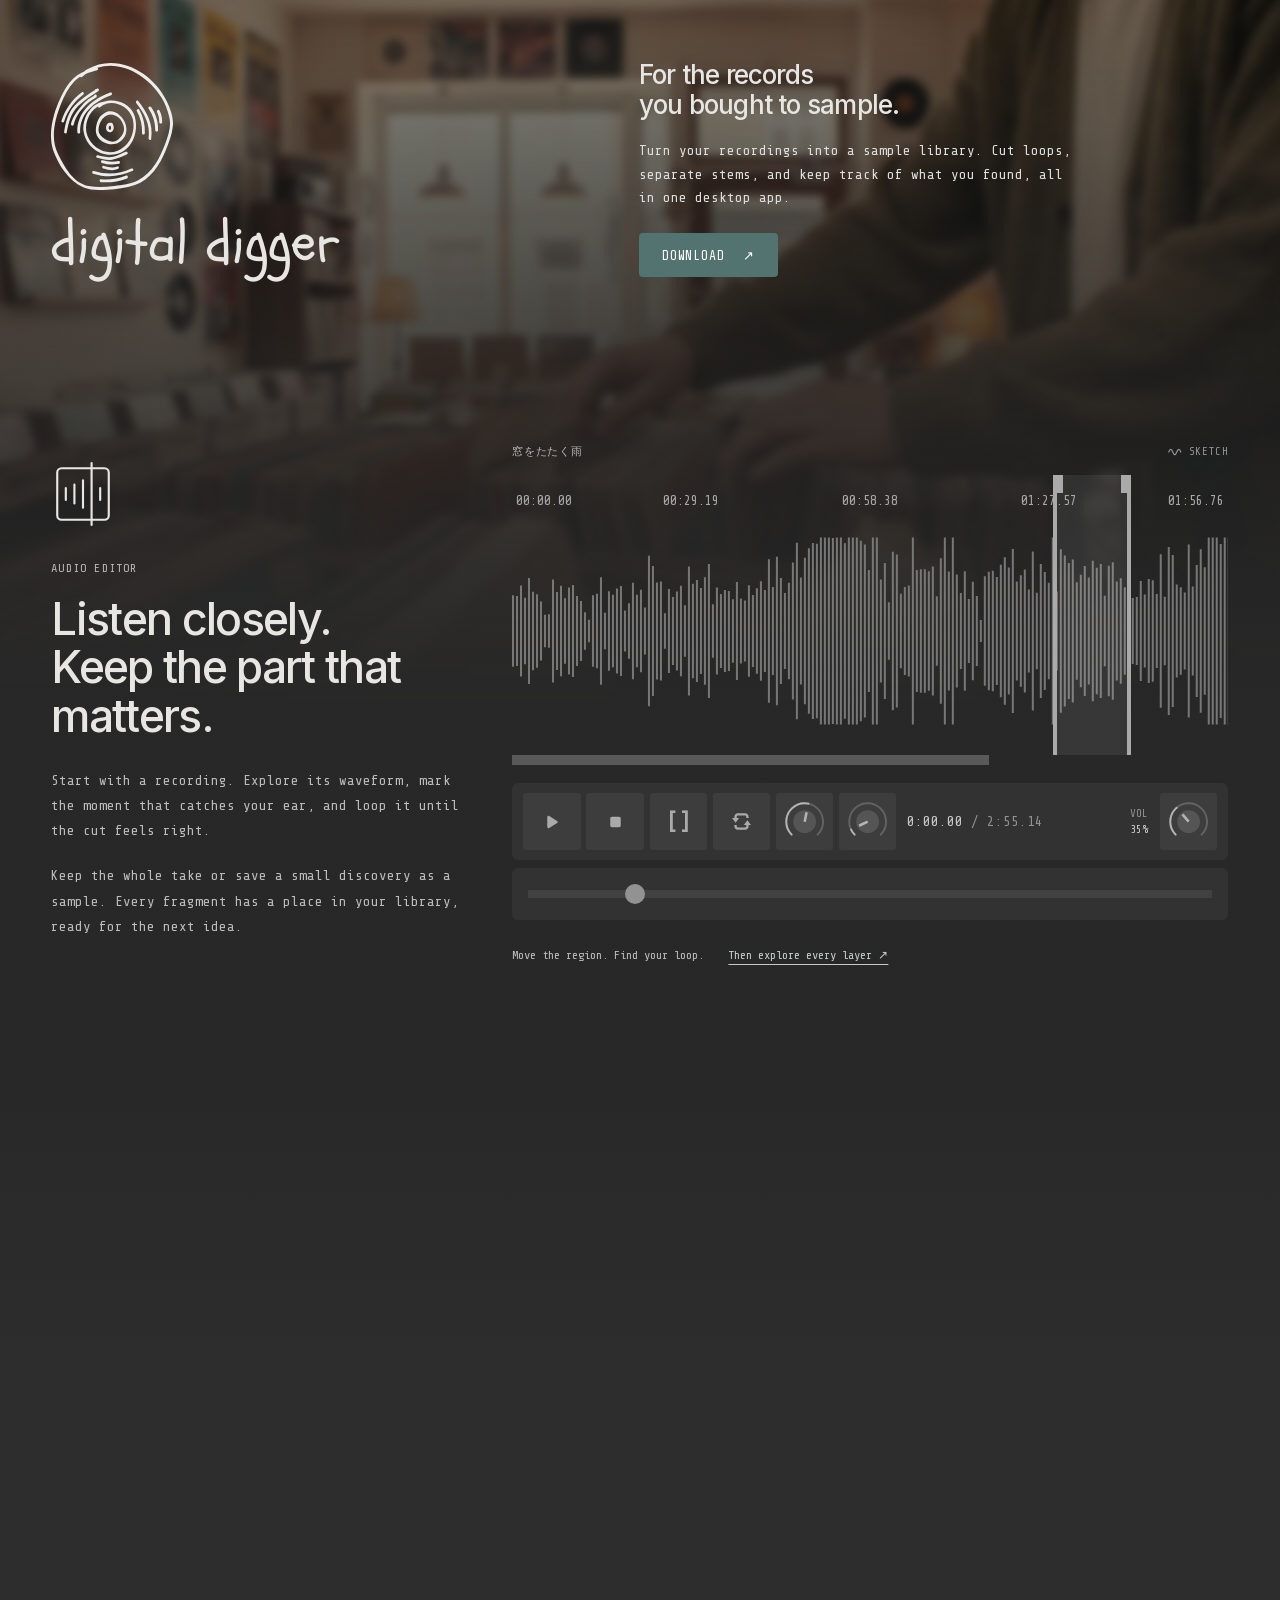
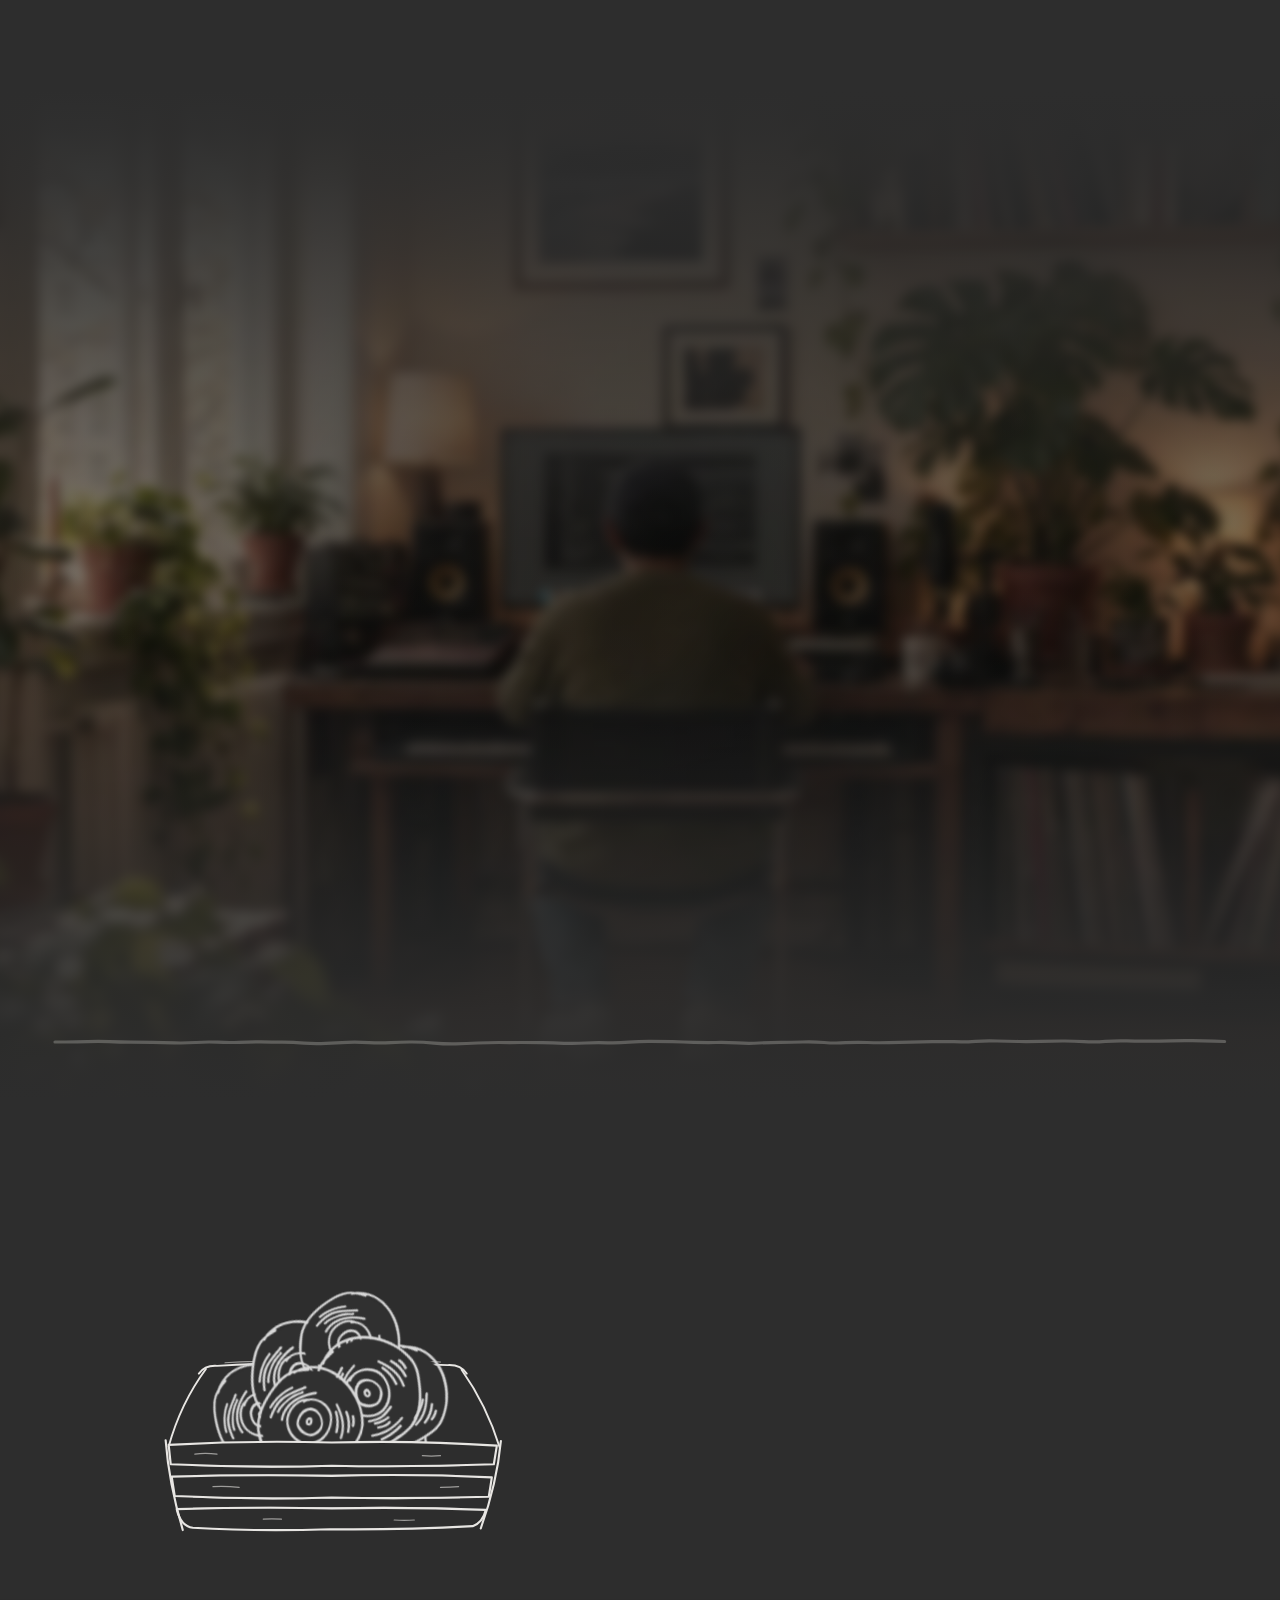
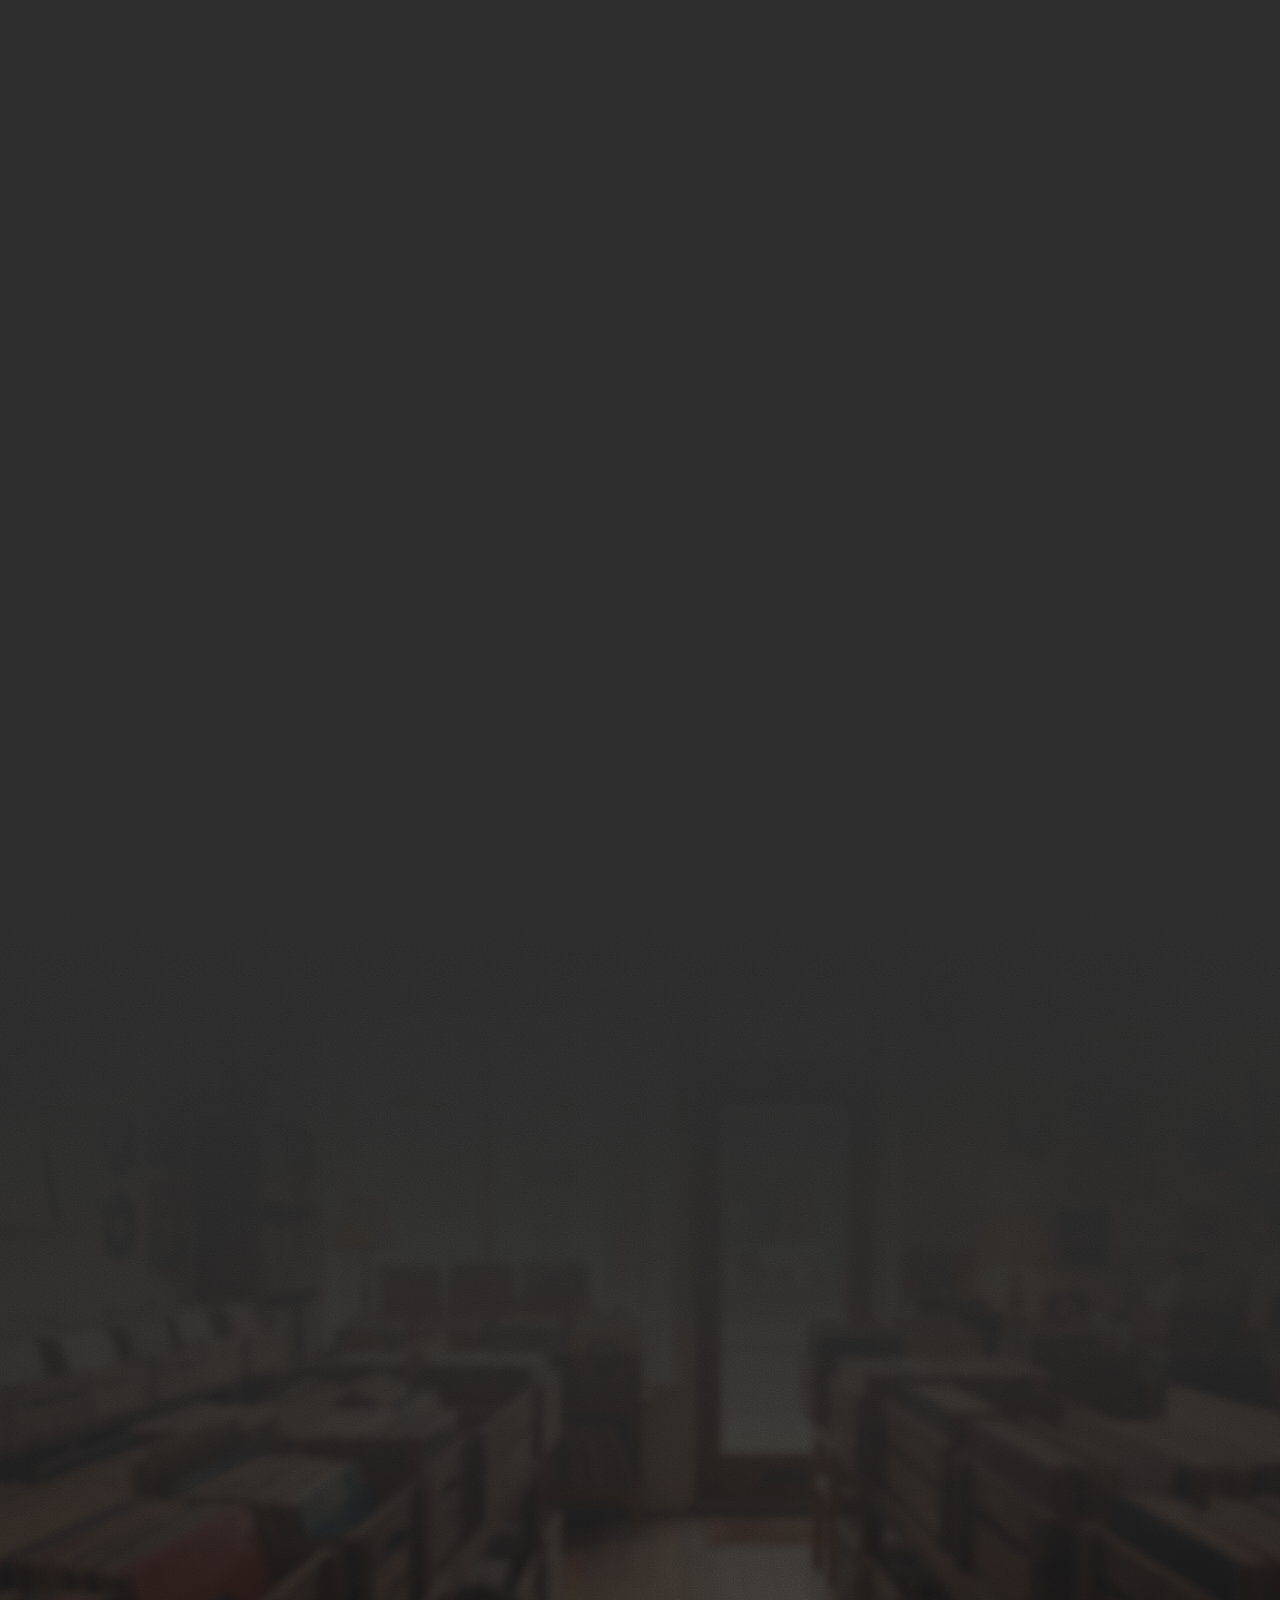
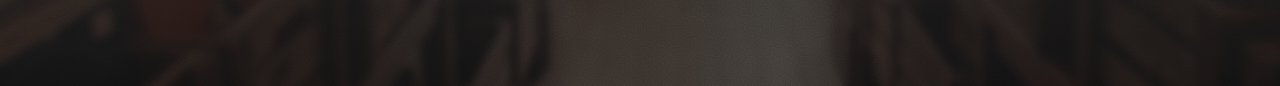
==== commit ab9560ed: "Smooth footer video transitions with static dithering" ====
--- a/index.html
+++ b/index.html
@@ -78,7 +78,7 @@
     })();
   </script>
 <link rel="stylesheet" href="styles-6G3ASE7C.css"><style ng-app-id="ng">.dd-site [data-dd-reveal-state=pending]{opacity:0}.dd-site{--dd-gutter: clamp(16px, 4vw, 56px);--dd-section-space: clamp(56px, 7vw, 96px);--dd-opening-bg: #2d2d2d;--dd-opening-bg-rgb: 45 45 45;--dd-import-bg: #2d2d2d;--dd-opening-import-join: color-mix(in srgb, var(--dd-opening-bg) 88%, black);--dd-stems-bg: #282726;--dd-collection-bg: #2d2d2d;--dd-library-bg: #2d2d2d;--dd-closing-bg: #2d2d2d;--dd-closing-bg-rgb: 45 45 45;--dd-layout-gap: clamp(24px, 4vw, 64px);--dd-control-size: 44px;--dd-ui-text: 12px;--dd-ui-small: 11px;--dd-heading-size: clamp(28px, 2.25vw + 16px, 46px);--dd-film-colour-grade: sepia(.16) saturate(1.12) hue-rotate(-6deg) contrast(1.03);--dd-film-hero-grade: var(--dd-film-colour-grade) brightness(.56);--dd-film-blur: 4px;--dd-film-vignette: radial-gradient( ellipse 50% 45% at 50% 50%, rgba(0, 0, 0, .3) 0%, rgba(0, 0, 0, 0) 100% );position:relative;isolation:isolate;background:var(--dd-bg);color:var(--dd-ink);-webkit-font-smoothing:antialiased}.dd-site .opening-screen{--dd-section-bg: var(--dd-opening-import-join);background:linear-gradient(to bottom,var(--dd-opening-bg),var(--dd-opening-import-join) clamp(280px,35vw,480px))}.dd-site app-digital-digger-video,.dd-site app-digital-digger-footer{--dd-section-bg-rgb: var(--dd-closing-bg-rgb);--dd-section-bg: var(--dd-closing-bg)}.dd-site h1,.dd-site h2,.dd-site h3,.dd-site p,.dd-site figure{margin:0}.dd-site .wrap{width:min(1200px,100% - 2 * var(--dd-gutter));margin:auto;position:relative;z-index:2}.dd-site .section{position:relative;padding:var(--dd-section-space) 0}.dd-site .heading{display:grid;grid-template-columns:repeat(2,minmax(0,1fr));align-items:end;gap:var(--dd-layout-gap)}.dd-site h2{font-size:var(--dd-heading-size);line-height:1.08;font-weight:500;letter-spacing:-.037em;max-width:540px;text-wrap:balance}.dd-site .eyebrow{font:12px/1.4 var(--dd-mono);text-transform:uppercase;letter-spacing:.1em;color:var(--dd-grey-b7);margin-bottom:18px}.dd-site .description{font-size:14px;color:var(--dd-muted);line-height:1.75;max-width:405px;justify-self:start}.dd-site .fragment-caption{font:12px/1.7 var(--dd-mono);color:var(--dd-grey-b4);margin-top:20px}.dd-site .fragment-label{font:11px/1.5 var(--dd-mono);text-transform:uppercase;letter-spacing:.07em;color:var(--dd-grey-b8);margin-bottom:17px}.dd-site .skip-link{position:absolute;top:8px;left:8px;z-index:10;padding:8px 16px;background:var(--dd-bg);transform:translateY(-150%)}.dd-site .skip-link:focus{transform:none}.dd-site .visually-hidden{position:absolute;width:1px;height:1px;padding:0;margin:-1px;overflow:hidden;clip-path:inset(50%);white-space:nowrap;border:0}@media(max-width:1050px),(max-width:1400px)and (any-pointer:coarse){.dd-site{--dd-gutter: calc(clamp(16px, 4vw, 56px) + 20px) ;--dd-section-space: 40px}.dd-site .heading{grid-template-columns:minmax(0,1fr);gap:24px}.dd-site .wrap{width:calc(100% - 2 * var(--dd-gutter))}}@media(min-width:1401px),(min-width:1051px)and (not (any-pointer:coarse)){.dd-site .opening-screen{--opening-space: clamp(24px, calc(24px + (100svh - 720px) / 15), 48px);display:flex;flex-direction:column}}
-</style><style ng-app-id="ng">[_nghost-ng-c2969595333]{display:block}.hero-fragments[_ngcontent-ng-c2969595333]{--hero-extra-space: clamp(80px, 9vw, 128px);--hero-fade-extension: clamp(120px, 16vw, 200px);--hero-video-grade: var(--dd-film-hero-grade);isolation:isolate;padding:64px 0 calc(66px + var(--hero-extra-space))}.hero-media[_ngcontent-ng-c2969595333]{position:absolute;inset:0 0 calc(-1 * var(--hero-fade-extension));z-index:0;overflow:hidden;pointer-events:none}.hero-fragments[_ngcontent-ng-c2969595333]:after{content:"";position:absolute;inset-inline:0;bottom:calc(-1 * var(--hero-fade-extension) - 1px);height:3px;z-index:1;background:var(--dd-section-bg);pointer-events:none}.hero-media[_ngcontent-ng-c2969595333]:before{content:"";position:absolute;inset:-12px;z-index:0;pointer-events:none;background-image:url(/img/dd/landing/hero-record-digging-poster.jpg);background-size:cover;background-position:center 54%;filter:var(--hero-video-grade) blur(var(--dd-film-blur))}.hero-video[_ngcontent-ng-c2969595333]{position:absolute;inset:-12px;z-index:0;width:calc(100% + 24px);height:calc(100% + 24px);object-fit:cover;object-position:center 54%;filter:var(--hero-video-grade) blur(var(--dd-film-blur));pointer-events:none}.hero-media[_ngcontent-ng-c2969595333]:after{content:"";position:absolute;inset:0;z-index:0;pointer-events:none;background:linear-gradient(to bottom,color-mix(in srgb,var(--dd-section-bg) 12%,transparent) 0%,color-mix(in srgb,var(--dd-section-bg) 20%,transparent) 12%,color-mix(in srgb,var(--dd-section-bg) 32%,transparent) 25%,color-mix(in srgb,var(--dd-section-bg) 47%,transparent) 40%,color-mix(in srgb,var(--dd-section-bg) 64%,transparent) 55%,color-mix(in srgb,var(--dd-section-bg) 80%,transparent) 70%,color-mix(in srgb,var(--dd-section-bg) 91%,transparent) 82%,color-mix(in srgb,var(--dd-section-bg) 97.5%,transparent) 92%,color-mix(in srgb,var(--dd-section-bg) 99.5%,transparent) 98%,var(--dd-section-bg) 100%),var(--dd-film-vignette)}.fragment-hero-intro[_ngcontent-ng-c2969595333]{display:grid;grid-template-columns:minmax(0,1fr) minmax(0,1.1fr);gap:var(--dd-layout-gap);align-items:center;margin-bottom:0}.hero-fragments[_ngcontent-ng-c2969595333]   .fragment-brand[_ngcontent-ng-c2969595333]{margin:0;gap:22px}.fragment-brand[_ngcontent-ng-c2969595333]   .record[_ngcontent-ng-c2969595333]{width:clamp(80px,10vw,122px);height:auto}.fragment-brand[_ngcontent-ng-c2969595333]   .wordmark[_ngcontent-ng-c2969595333]{font-size:clamp(40px,4.45vw,58px)}.fragment-hero-copy[_ngcontent-ng-c2969595333]   h1[_ngcontent-ng-c2969595333]{font:500 26px/1.17 var(--dd-sans);letter-spacing:-.03em;margin:0 0 18px}.fragment-hero-copy[_ngcontent-ng-c2969595333]   p[_ngcontent-ng-c2969595333]{font:14px/1.7 var(--dd-mono);color:var(--dd-muted);max-width:440px}.fragment-hero-copy[_ngcontent-ng-c2969595333]   .actions[_ngcontent-ng-c2969595333]{margin-top:23px}@media(min-width:1401px),(min-width:1051px)and (not (any-pointer:coarse)){.hero-fragments[_ngcontent-ng-c2969595333]{--hero-overlap: clamp(160px, 24svh, 220px);padding:calc(24px + var(--opening-space)) 0 calc(24px + var(--hero-overlap));margin-bottom:calc(-1 * var(--hero-overlap))}}@media(max-width:1050px),(max-width:1400px)and (any-pointer:coarse){.hero-fragments[_ngcontent-ng-c2969595333]{--hero-copy-space: 80px;padding:86px 0 var(--dd-section-space)}.fragment-hero-intro[_ngcontent-ng-c2969595333]{grid-template-columns:1fr;gap:calc(var(--hero-copy-space) - 10px);margin-bottom:0}.hero-fragments[_ngcontent-ng-c2969595333]   .fragment-brand[_ngcontent-ng-c2969595333]{margin:0;gap:16px}.fragment-brand[_ngcontent-ng-c2969595333]   .record[_ngcontent-ng-c2969595333]{width:clamp(96px,26.4vw,118px)}.fragment-brand[_ngcontent-ng-c2969595333]   .wordmark[_ngcontent-ng-c2969595333]{font-size:clamp(44px,12.65vw,53px)}.fragment-hero-copy[_ngcontent-ng-c2969595333]   h1[_ngcontent-ng-c2969595333]{font-size:28px}.fragment-hero-copy[_ngcontent-ng-c2969595333]   p[_ngcontent-ng-c2969595333]{max-width:none}.fragment-hero-copy[_ngcontent-ng-c2969595333]   .actions[_ngcontent-ng-c2969595333]{margin-top:36px}}.hero-fragments[_ngcontent-ng-c2969595333]   .fragment-hero-copy[_ngcontent-ng-c2969595333]   p[_ngcontent-ng-c2969595333]{color:var(--dd-grey-de)}@media(max-width:1050px),(max-width:1400px)and (any-pointer:coarse){.hero-media[_ngcontent-ng-c2969595333]:before{background-position:47% center}.hero-video[_ngcontent-ng-c2969595333]{object-position:47% center}}.hero[_ngcontent-ng-c2969595333]{position:relative}.lockup[_ngcontent-ng-c2969595333]{display:flex;flex-direction:column;align-items:flex-start;width:fit-content;max-width:100%}.record[_ngcontent-ng-c2969595333]{filter:invert(1);opacity:.9;animation:ddf-spin 2s linear infinite}.record.paused[_ngcontent-ng-c2969595333]{animation-play-state:paused}.wordmark[_ngcontent-ng-c2969595333]{font:400 54px/1.1 var(--dd-hand);white-space:nowrap}.actions[_ngcontent-ng-c2969595333]{display:flex;align-items:center;flex-wrap:wrap;gap:20px}@media(max-width:1050px),(max-width:1400px)and (any-pointer:coarse){.actions[_ngcontent-ng-c2969595333]{justify-content:flex-start}}</style><style ng-app-id="ng">[_nghost-ng-c961830385]{display:block}.editor-section.section[_ngcontent-ng-c961830385]{--editor-content-shift: clamp(40px, 6vw, 80px);padding-top:calc(var(--dd-section-space) + var(--editor-content-shift));padding-bottom:calc(var(--dd-section-space) - var(--editor-content-shift));z-index:1;background:transparent}.editor-collage[_ngcontent-ng-c961830385]{position:relative;display:grid;grid-template-columns:410px minmax(0,1fr);gap:var(--dd-layout-gap);align-items:start}.editor-story-label[_ngcontent-ng-c961830385]{margin-bottom:18px;font:12px/1.4 var(--dd-mono);color:var(--dd-grey-b7);letter-spacing:.1em}.editor-story-icon[_ngcontent-ng-c961830385]{width:100px;height:100px;margin:0 0 16px -18px}.editor-story[_ngcontent-ng-c961830385]   h2[_ngcontent-ng-c961830385]{font:500 var(--dd-heading-size)/1.08 var(--dd-sans);letter-spacing:-.037em;margin:0 0 28px;max-width:410px}.editor-story-description[_ngcontent-ng-c961830385]{font:14px/1.8 var(--dd-mono);color:var(--dd-muted);text-wrap:pretty}.editor-story-description[_ngcontent-ng-c961830385]   p[_ngcontent-ng-c961830385] + p[_ngcontent-ng-c961830385]{margin-top:20px}.editor-fragment-content[_ngcontent-ng-c961830385]{min-width:0}.editor-fragment-caption[_ngcontent-ng-c961830385]{display:flex;align-items:center;justify-content:space-between;gap:12px;margin:0 0 18px;font:11px/1.5 var(--dd-mono);color:var(--dd-grey-b8);letter-spacing:.06em}.wave-style[_ngcontent-ng-c961830385]{display:inline-flex;align-items:center;gap:6px;min-height:32px;margin:-8px -8px -8px 0;padding:4px 8px;border:0;border-radius:3px;background:none;color:var(--dd-grey-92);font:inherit;letter-spacing:inherit;text-transform:uppercase;cursor:pointer}.wave-style[_ngcontent-ng-c961830385]:hover, .wave-style[aria-pressed=true][_ngcontent-ng-c961830385]{color:var(--dd-grey-ee)}.wave-style[aria-pressed=true][_ngcontent-ng-c961830385]{background:var(--dd-grey-41)}.wave-style[_ngcontent-ng-c961830385]   svg[_ngcontent-ng-c961830385]{width:16px;height:16px;fill:none;stroke:currentColor;stroke-width:1.4;stroke-linecap:round}.editor-player[_ngcontent-ng-c961830385]{min-height:0;container-type:inline-size}.editor-wave-viewport[_ngcontent-ng-c961830385]{overflow-x:auto;overflow-y:hidden;overscroll-behavior-x:contain;-webkit-user-select:none;user-select:none;scrollbar-width:none}.editor-wave-viewport[_ngcontent-ng-c961830385]::-webkit-scrollbar{display:none;width:0;height:0}.editor-wave-viewport.is-panning[_ngcontent-ng-c961830385], .editor-wave-viewport.is-panning[_ngcontent-ng-c961830385]   .editor-wave[_ngcontent-ng-c961830385]{cursor:grabbing}.editor-scrollbar[_ngcontent-ng-c961830385]{display:block;appearance:none;-webkit-appearance:none;width:100%;height:28px;margin:-9px 0;padding:0;border:0;border-radius:0;background:transparent;cursor:ew-resize;touch-action:pan-y}.editor-scrollbar[_ngcontent-ng-c961830385]::-webkit-slider-runnable-track{height:10px;border:0;background:transparent}.editor-scrollbar[_ngcontent-ng-c961830385]::-webkit-slider-thumb{appearance:none;-webkit-appearance:none;width:var(--scroll-thumb-width);height:10px;margin:0;border:0;border-radius:0;background:#595959;box-shadow:none}.editor-scrollbar[_ngcontent-ng-c961830385]::-moz-range-track{height:10px;border:0;background:transparent}.editor-scrollbar[_ngcontent-ng-c961830385]::-moz-range-thumb{width:var(--scroll-thumb-width);height:10px;border:0;border-radius:0;background:#595959;box-shadow:none}.editor-scrollbar[_ngcontent-ng-c961830385]:disabled{cursor:default}.editor-wave[_ngcontent-ng-c961830385]{position:relative;height:clamp(200px,26vw,290px);overflow:hidden;touch-action:pan-x pan-y;cursor:grab}.timeline[_ngcontent-ng-c961830385]{position:absolute;inset:31px 0 auto;font:13px var(--dd-mono);color:var(--dd-grey-aa);pointer-events:none;z-index:2}.timeline[_ngcontent-ng-c961830385]   span[_ngcontent-ng-c961830385]{position:absolute;transform:translate(-50%);white-space:nowrap}.timeline[_ngcontent-ng-c961830385]   span[_ngcontent-ng-c961830385]:first-child{transform:translate(4px)}.timeline[_ngcontent-ng-c961830385]   span[_ngcontent-ng-c961830385]:last-child{transform:translate(calc(-100% - 4px))}.editor-wave-bars[_ngcontent-ng-c961830385]{position:absolute;inset:76px 0 32px;pointer-events:none}.editor-wave-bars[_ngcontent-ng-c961830385]   dd-waveform[_ngcontent-ng-c961830385]{color:var(--dd-grey-77)}.region[_ngcontent-ng-c961830385]{position:absolute;top:0;bottom:0;background:var(--dd-white-a12);cursor:grab;touch-action:none}.region[_ngcontent-ng-c961830385]:active{cursor:grabbing}.region-handle[_ngcontent-ng-c961830385]{position:absolute;top:0;bottom:0;width:8px;border-left:4px solid var(--dd-grey-aa);touch-action:none;cursor:ew-resize}.region-handle[_ngcontent-ng-c961830385]:before{content:"";display:block;width:6px;height:18px;background:var(--dd-grey-aa)}.region-handle.end[_ngcontent-ng-c961830385]{transform:translate(-100%);border-left:0;border-right:4px solid var(--dd-grey-aa)}.region-handle.end[_ngcontent-ng-c961830385]:before{margin-left:-2px}.transport[_ngcontent-ng-c961830385]{--transport-size: clamp(24px, 8cqw, 64px);--transport-gap: clamp(2px, .8cqw, 8px);display:flex;align-items:center;flex-wrap:nowrap;gap:var(--transport-gap);margin-top:18px;padding:12px clamp(4px,1.6cqw,16px);background:var(--dd-grey-32);border-radius:6px}.transport-buttons[_ngcontent-ng-c961830385]{display:flex;flex:0 0 auto;gap:var(--transport-gap)}.transport[_ngcontent-ng-c961830385]   button[_ngcontent-ng-c961830385], .position-dial[_ngcontent-ng-c961830385]{width:var(--transport-size);height:var(--transport-size);flex:0 0 var(--transport-size);padding:clamp(2px,1.2cqw,10px);display:grid;place-items:center;background:var(--dd-grey-3d);border:2px solid transparent;border-radius:3px;color:var(--dd-grey-aa)}.transport[_ngcontent-ng-c961830385]   button[_ngcontent-ng-c961830385]:hover{background:var(--dd-grey-45);border-color:var(--dd-grey-63);color:var(--dd-chip-ink)}.transport[_ngcontent-ng-c961830385]   button.active[_ngcontent-ng-c961830385]{background:var(--dd-accent-a70);color:var(--dd-grey-ee);border-color:transparent}.transport[_ngcontent-ng-c961830385]   dd-icon[_ngcontent-ng-c961830385]{font-size:14px}.transport[_ngcontent-ng-c961830385]   dd-icon[name=loop][_ngcontent-ng-c961830385]{font-size:clamp(14px,4cqw,19px)}.transport[_ngcontent-ng-c961830385]   .region-toggle[_ngcontent-ng-c961830385]{font:bold clamp(16px,4cqw,22px) var(--dd-mono)}.position-dial[_ngcontent-ng-c961830385]{padding:0;border:0;cursor:ns-resize;touch-action:none;-webkit-user-select:none;user-select:none}.position-dial[_ngcontent-ng-c961830385]   svg[_ngcontent-ng-c961830385]{width:100%;height:100%}.time[_ngcontent-ng-c961830385]{flex:0 0 auto;margin-left:var(--transport-gap);font:clamp(10px,2.4cqw,14px) var(--dd-mono);color:var(--dd-chip-ink);font-variant-numeric:tabular-nums;white-space:nowrap}.time[_ngcontent-ng-c961830385]   .duration[_ngcontent-ng-c961830385]{color:var(--dd-grey-92)}.time-mobile[_ngcontent-ng-c961830385]{display:none}.volume-control[_ngcontent-ng-c961830385]{display:flex;flex:0 0 auto;align-items:center;gap:var(--transport-gap);margin-left:auto}.volume-label[_ngcontent-ng-c961830385]{display:grid;gap:3px;min-width:4ch;font:11px/1.2 var(--dd-mono);color:var(--dd-grey-92);font-variant-numeric:tabular-nums}.volume-label[_ngcontent-ng-c961830385]   span[_ngcontent-ng-c961830385]{color:var(--dd-chip-ink)}.zoom-toolbar[_ngcontent-ng-c961830385]{display:flex;align-items:center;margin-top:8px;padding:8px 16px;background:var(--dd-grey-32);border-radius:6px}.zoom-toolbar[_ngcontent-ng-c961830385]   input[_ngcontent-ng-c961830385]{flex:1;min-width:0;width:100%;height:44px;margin:0;appearance:none;background:transparent;cursor:pointer}.zoom-toolbar[_ngcontent-ng-c961830385]   input[_ngcontent-ng-c961830385]::-webkit-slider-runnable-track{height:8px;border:0;border-radius:0;background:var(--dd-grey-41)}.zoom-toolbar[_ngcontent-ng-c961830385]   input[_ngcontent-ng-c961830385]::-webkit-slider-thumb{appearance:none;width:20px;height:20px;margin-top:-6px;border:0;border-radius:50px;background:var(--dd-grey-92)}.zoom-toolbar[_ngcontent-ng-c961830385]   input[_ngcontent-ng-c961830385]::-moz-range-track{height:8px;border:0;border-radius:0;background:var(--dd-grey-41)}.zoom-toolbar[_ngcontent-ng-c961830385]   input[_ngcontent-ng-c961830385]::-moz-range-progress{height:8px;background:var(--dd-grey-41)}.zoom-toolbar[_ngcontent-ng-c961830385]   input[_ngcontent-ng-c961830385]::-moz-range-thumb{width:20px;height:20px;border:0;border-radius:50px;background:var(--dd-grey-92)}.editor-annotation[_ngcontent-ng-c961830385]{display:none}.editor-fragment-note[_ngcontent-ng-c961830385]{display:flex;justify-content:flex-start;gap:24px;margin-top:26px;font:12px/1.6 var(--dd-mono);color:var(--dd-muted)}.editor-fragment-note[_ngcontent-ng-c961830385]   a[_ngcontent-ng-c961830385]{color:var(--dd-accent-link);text-decoration:underline;text-underline-offset:5px}.audio-error[_ngcontent-ng-c961830385]{font:12px var(--dd-mono);margin-top:12px}@media(max-width:1050px),(max-width:1400px)and (any-pointer:coarse){.editor-section.section[_ngcontent-ng-c961830385]{z-index:1;background:transparent;margin-top:0;padding-block:var(--dd-section-space)}.editor-collage[_ngcontent-ng-c961830385]{grid-template-columns:1fr;gap:32px}.editor-story[_ngcontent-ng-c961830385]   h2[_ngcontent-ng-c961830385], .editor-story-description[_ngcontent-ng-c961830385]{max-width:none}.editor-annotation[_ngcontent-ng-c961830385]{display:block;position:relative;min-height:46px;color:var(--dd-grey-b7);font:19px/1.4 var(--dd-hand);pointer-events:none}.editor-annotation[_ngcontent-ng-c961830385]   span[_ngcontent-ng-c961830385]{display:inline-block;transform:rotate(-5deg)}.editor-annotation[_ngcontent-ng-c961830385]   svg[_ngcontent-ng-c961830385]{position:absolute;top:-10px;width:56px;height:36px;stroke:var(--dd-grey-9c);stroke-width:1.4;stroke-linecap:round;stroke-linejoin:round}.region-note[_ngcontent-ng-c961830385]{margin:0 0 12px;padding:0 calc(20% + 52px) 16px 0;text-align:right}.region-note[_ngcontent-ng-c961830385]   svg[_ngcontent-ng-c961830385]{right:calc(20% - 12px);top:18px}.zoom-note[_ngcontent-ng-c961830385]{margin-top:14px;padding:16px 0 0 78px}.zoom-note[_ngcontent-ng-c961830385]   svg[_ngcontent-ng-c961830385]{left:16px}.zoom-note[_ngcontent-ng-c961830385]   span[_ngcontent-ng-c961830385]{transform:rotate(4deg)}.editor-fragment-note[_ngcontent-ng-c961830385] > span[_ngcontent-ng-c961830385]{display:none}}@media(max-width:1050px)and (max-width:480px),(max-width:1400px)and (any-pointer:coarse)and (max-width:480px){.editor-annotation[_ngcontent-ng-c961830385]{font-size:17px}}@media(max-width:1050px),(max-width:1400px)and (any-pointer:coarse){.transport[_ngcontent-ng-c961830385]{--transport-size: clamp(28px, calc((100cqw - 52px) / 7), 48px);--transport-gap: 6px;margin-top:24px;padding:12px 8px}.transport[_ngcontent-ng-c961830385]   button[_ngcontent-ng-c961830385], .position-dial[_ngcontent-ng-c961830385]{min-height:44px}.transport[_ngcontent-ng-c961830385]   dd-icon[_ngcontent-ng-c961830385]{font-size:10px}.transport[_ngcontent-ng-c961830385]   dd-icon[name=loop][_ngcontent-ng-c961830385]{font-size:14px}.transport[_ngcontent-ng-c961830385]   .region-toggle[_ngcontent-ng-c961830385]{font-size:clamp(12px,4.5cqw,16px)}.position-dial[_ngcontent-ng-c961830385]   svg[_ngcontent-ng-c961830385]{width:60%;height:60%}.time-desktop[_ngcontent-ng-c961830385]{display:none}.zoom-controls[_ngcontent-ng-c961830385]{display:grid;grid-template-columns:minmax(0,1fr) auto;gap:12px;margin-top:14px}.time-mobile[_ngcontent-ng-c961830385]{display:flex;align-items:center;justify-content:center;gap:4px;margin-left:0;min-height:44px;padding:0 14px;background:var(--dd-grey-32);border-radius:6px;font-size:12px;line-height:1.4}.zoom-toolbar[_ngcontent-ng-c961830385]{margin-top:0;padding:4px 14px}.zoom-toolbar[_ngcontent-ng-c961830385]   input[_ngcontent-ng-c961830385]{height:36px}.zoom-toolbar[_ngcontent-ng-c961830385]   input[_ngcontent-ng-c961830385]::-webkit-slider-runnable-track{height:4px}.zoom-toolbar[_ngcontent-ng-c961830385]   input[_ngcontent-ng-c961830385]::-webkit-slider-thumb{width:16px;height:16px;margin-top:-6px}.zoom-toolbar[_ngcontent-ng-c961830385]   input[_ngcontent-ng-c961830385]::-moz-range-track, .zoom-toolbar[_ngcontent-ng-c961830385]   input[_ngcontent-ng-c961830385]::-moz-range-progress{height:4px}.zoom-toolbar[_ngcontent-ng-c961830385]   input[_ngcontent-ng-c961830385]::-moz-range-thumb{width:16px;height:16px}@container (max-width: 420px){.volume-label[_ngcontent-ng-c961830385]{display:none}}.editor-fragment-note[_ngcontent-ng-c961830385]{flex-wrap:wrap;gap:16px;margin-top:24px}}@media(min-width:1401px),(min-width:1051px)and (not (any-pointer:coarse)){.editor-section.section[_ngcontent-ng-c961830385]{z-index:1;background:transparent;padding:calc(var(--opening-space) + 30px + var(--editor-content-shift)) 0 calc(var(--opening-space) + 70px - var(--editor-content-shift))}.editor-fragment-caption[_ngcontent-ng-c961830385]{margin-bottom:14px}.editor-wave[_ngcontent-ng-c961830385]{height:clamp(170px,100svh - 590px,280px)}.timeline[_ngcontent-ng-c961830385]{top:18px}.editor-wave-bars[_ngcontent-ng-c961830385]{inset:52px 0 20px}.transport[_ngcontent-ng-c961830385]{margin-top:clamp(12px,12px + (100svh - 720px) / 30,18px);padding-block:10px}.zoom-toolbar[_ngcontent-ng-c961830385]{padding-block:4px}.editor-fragment-note[_ngcontent-ng-c961830385]{margin-top:clamp(16px,16px + (100svh - 720px) / 18,26px)}}@container (max-width: 400px){@media(min-width:1401px),(min-width:1051px)and (not (any-pointer:coarse)){.transport[_ngcontent-ng-c961830385]{--transport-size: clamp(24px, calc((100cqw - 124px) / 7), 40px)}}.volume-label[_ngcontent-ng-c961830385]{display:none}}@media(pointer:coarse){.region-handle[_ngcontent-ng-c961830385]:after{content:"";position:absolute;inset:0 -18px}}</style><style ng-app-id="ng">[_nghost-ng-c921630436]{display:block}.two-ways[_ngcontent-ng-c921630436]{--cut-paper: var(--dd-import-bg);background:linear-gradient(to bottom,var(--dd-opening-import-join) 0%,color-mix(in srgb,var(--dd-opening-import-join) 85%,var(--dd-import-bg)) 15%,color-mix(in srgb,var(--dd-opening-import-join) 50%,var(--dd-import-bg)) 30%,color-mix(in srgb,var(--dd-opening-import-join) 15%,var(--dd-import-bg)) 45%,var(--dd-import-bg) 60%)}.two-ways[_ngcontent-ng-c921630436] > .wrap[_ngcontent-ng-c921630436]{display:grid;grid-template-columns:repeat(2,minmax(0,1fr));grid-template-areas:"animation copy";gap:var(--dd-layout-gap);align-items:center}.two-ways-heading[_ngcontent-ng-c921630436]{display:grid;grid-template-columns:minmax(0,1fr);text-align:left}.two-ways-heading[_ngcontent-ng-c921630436]{grid-area:copy;align-items:start;gap:28px}.import-section-icon[_ngcontent-ng-c921630436]{display:block;width:100px;height:100px;margin:0 0 16px -18px;filter:brightness(0) invert(.9)}.two-ways-description[_ngcontent-ng-c921630436]{font:14px/1.8 var(--dd-mono);color:var(--dd-muted);text-wrap:pretty}.two-ways-description[_ngcontent-ng-c921630436]   p[_ngcontent-ng-c921630436] + p[_ngcontent-ng-c921630436]{margin-top:20px}.two-ways-visual[_ngcontent-ng-c921630436]{grid-area:animation;display:grid;gap:20px;min-width:0}@media(max-width:1050px),(max-width:1400px)and (any-pointer:coarse){.two-ways[_ngcontent-ng-c921630436] > .wrap[_ngcontent-ng-c921630436]{grid-template-columns:minmax(0,1fr);grid-template-areas:"copy" "animation";gap:0}.two-ways-heading[_ngcontent-ng-c921630436]{grid-template-columns:1fr;gap:24px}.two-ways-description[_ngcontent-ng-c921630436]{max-width:none}.two-ways-visual[_ngcontent-ng-c921630436]{margin-top:36px;gap:20px}dd-waveform-cut[_ngcontent-ng-c921630436]{width:100%}}</style><style ng-app-id="ng">[_nghost-ng-c3161282090]{display:block}.separation[_ngcontent-ng-c3161282090]{--stem-surface: rgb(65 65 65 / 58%);--stem-control: color-mix(in srgb, var(--dd-grey-4b) 50%, transparent);--separation-film-blur: calc(var(--dd-film-blur) + 2px);background:var(--dd-stems-bg);isolation:isolate}.separation-section-icon[_ngcontent-ng-c3161282090]{display:block;width:100px;height:100px;margin:0 0 16px -18px}.separation.section[_ngcontent-ng-c3161282090]{padding-bottom:calc(var(--dd-section-space) + 1px);margin-bottom:-1px}.separation[_ngcontent-ng-c3161282090]:before{content:"";position:absolute;inset:-1px 0;z-index:1;border-top:3px solid var(--dd-import-bg);border-bottom:3px solid var(--dd-collection-bg);pointer-events:none}.separation-media[_ngcontent-ng-c3161282090]{position:absolute;inset:0;z-index:0;overflow:hidden;pointer-events:none}.separation-media[_ngcontent-ng-c3161282090]:before{content:"";position:absolute;inset:-18px;background:url(/img/dd/landing/stems-studio-2026-poster.jpg) center/cover no-repeat;filter:var(--dd-film-hero-grade) blur(var(--separation-film-blur))}.separation-video[_ngcontent-ng-c3161282090]{position:absolute;inset:-18px;width:calc(100% + 36px);height:calc(100% + 36px);object-fit:cover;object-position:center;filter:var(--dd-film-hero-grade) blur(var(--separation-film-blur))}.separation-media[_ngcontent-ng-c3161282090]:after{content:"";position:absolute;inset:-2px;background:linear-gradient(to bottom,var(--dd-import-bg) 2px,color-mix(in srgb,var(--dd-import-bg) 99.5%,transparent) 1%,color-mix(in srgb,var(--dd-import-bg) 97.5%,transparent) 4%,color-mix(in srgb,var(--dd-import-bg) 91%,transparent) 9%,color-mix(in srgb,var(--dd-import-bg) 80%,transparent) 15%,color-mix(in srgb,var(--dd-import-bg) 64%,transparent) 22.5%,color-mix(in srgb,var(--dd-import-bg) 47%,transparent) 30%,color-mix(in srgb,var(--dd-import-bg) 32%,transparent) 37.5%,color-mix(in srgb,var(--dd-stems-bg) 20%,transparent) 44%,color-mix(in srgb,var(--dd-stems-bg) 18%,transparent) 50%,color-mix(in srgb,var(--dd-stems-bg) 20%,transparent) 56%,color-mix(in srgb,var(--dd-collection-bg) 32%,transparent) 62.5%,color-mix(in srgb,var(--dd-collection-bg) 47%,transparent) 70%,color-mix(in srgb,var(--dd-collection-bg) 64%,transparent) 77.5%,color-mix(in srgb,var(--dd-collection-bg) 80%,transparent) 85%,color-mix(in srgb,var(--dd-collection-bg) 91%,transparent) 91%,color-mix(in srgb,var(--dd-collection-bg) 97.5%,transparent) 96%,color-mix(in srgb,var(--dd-collection-bg) 99.5%,transparent) 99%,var(--dd-collection-bg) calc(100% - 2px)),var(--dd-film-vignette)}.flow[_ngcontent-ng-c3161282090]{zoom:.88;width:88%;margin-inline:auto;--node-size: 150px;--core-column: 166px;--flow-gap: 34px;display:grid;grid-template-columns:1fr var(--core-column) 1.3fr;align-items:center;gap:var(--flow-gap);margin-top:65px;min-height:345px}.source[_ngcontent-ng-c3161282090], .core[_ngcontent-ng-c3161282090]{position:relative;height:var(--node-size);margin-top:36px;margin-bottom:60px}.source[_ngcontent-ng-c3161282090]{display:flex;align-items:center}.source-wave[_ngcontent-ng-c3161282090]{width:100%;height:110px;padding:0;border:0;border-radius:0;background:transparent}.source-caption[_ngcontent-ng-c3161282090]{position:absolute;bottom:100%;left:0;right:0;display:flex;justify-content:space-between;margin-bottom:16px;font:11px var(--dd-mono);color:var(--dd-grey-b8)}.source-title[_ngcontent-ng-c3161282090]{position:absolute;display:flex;width:100%;align-items:center;gap:10px;top:100%;left:0;margin-top:17px;font:13px var(--dd-mono);text-transform:uppercase;color:var(--dd-grey-b8)}.source-title[_ngcontent-ng-c3161282090]   span[_ngcontent-ng-c3161282090]{min-width:0;overflow:hidden;text-overflow:ellipsis;white-space:nowrap}.source-meta[_ngcontent-ng-c3161282090]{position:absolute;top:calc(100% + 40px);left:0;font:11px/1.5 var(--dd-mono);color:var(--dd-grey-aa)}.core[_ngcontent-ng-c3161282090]{width:var(--node-size);justify-self:center;display:flex;flex-direction:column;align-items:center;--connector-span: calc(var(--flow-gap) + (var(--core-column) - var(--node-size)) / 2)}.core-button[_ngcontent-ng-c3161282090]{padding:0;background:var(--dd-accent);border:0;border-radius:19px;width:var(--node-size);height:var(--node-size);flex-shrink:0;display:grid;place-items:center}.core-button[_ngcontent-ng-c3161282090]   img[_ngcontent-ng-c3161282090]{width:100px;height:100px;object-fit:contain}.core-button[_ngcontent-ng-c3161282090]:hover{background:var(--dd-accent-hover)}.core-button[_ngcontent-ng-c3161282090]:disabled{cursor:progress}.is-separating[_ngcontent-ng-c3161282090]   .core-button[_ngcontent-ng-c3161282090]{background:var(--stem-surface)}.is-separating[_ngcontent-ng-c3161282090]   .core-button[_ngcontent-ng-c3161282090]:hover{background:var(--dd-grey-46)}.core[_ngcontent-ng-c3161282090]:before, .core[_ngcontent-ng-c3161282090]:after{content:"";position:absolute;top:50%;height:17px;width:var(--connector-span);transform:translateY(-50%);background:var(--dd-grey-aa);-webkit-mask:url(/img/dd/act/angle-right.svg) center/9px 17px no-repeat;mask:url(/img/dd/act/angle-right.svg) center/9px 17px no-repeat;pointer-events:none}.core[_ngcontent-ng-c3161282090]:before{left:calc(-1 * var(--connector-span))}.core[_ngcontent-ng-c3161282090]:after{right:calc(-1 * var(--connector-span))}.core-label[_ngcontent-ng-c3161282090]{position:absolute;top:calc(100% + 14px);width:max-content;white-space:nowrap;font:11px/1.6 var(--dd-mono);color:var(--dd-grey-b8);text-align:left}.stems[_ngcontent-ng-c3161282090]{display:grid;gap:18px}.stem[_ngcontent-ng-c3161282090]{display:grid;grid-template-columns:40px minmax(0,1fr) 24px;gap:14px;align-items:center;width:100%;text-align:left;padding:18px 24px;border:0;border-radius:6px;background:var(--stem-surface);color:var(--dd-grey-c2);transition:opacity .3s}.stem-controls[_ngcontent-ng-c3161282090]{display:flex;align-items:center;gap:8px}.stem-play[_ngcontent-ng-c3161282090]{position:relative;display:grid;place-items:center;flex:0 0 16px;width:16px;height:16px;padding:0;border:0;border-radius:0;background:transparent;color:var(--dd-grey-aa);font-size:14px}.stem-play[_ngcontent-ng-c3161282090]:after{content:"";position:absolute;inset:-14px}.stem-play[_ngcontent-ng-c3161282090]:hover, .stem-play.is-playing[_ngcontent-ng-c3161282090]{color:var(--dd-accent-link)}.stem-play[_ngcontent-ng-c3161282090]:disabled{opacity:.35;cursor:progress}.stem-play[_ngcontent-ng-c3161282090]:focus-visible, .source-wave[_ngcontent-ng-c3161282090]:focus-visible, .wave[_ngcontent-ng-c3161282090]:focus-visible, .mix-toggle[_ngcontent-ng-c3161282090]:focus-visible{outline:2px solid var(--dd-focus);outline-offset:3px}.stem-icon[_ngcontent-ng-c3161282090]{display:block;width:16px;height:16px;flex:0 0 16px;justify-self:center;background:currentColor;-webkit-mask:var(--stem-icon) center/contain no-repeat;mask:var(--stem-icon) center/contain no-repeat}.wave[_ngcontent-ng-c3161282090]{position:relative;min-width:0;height:42px;overflow:hidden;padding:0;border:0;background:transparent}.mix-toggle[_ngcontent-ng-c3161282090]{transition:background-color .2s,color .2s,opacity .2s;display:grid;place-items:center;width:24px;height:25px;padding:0;border:0;background:var(--stem-control);border-radius:3px;font:12px var(--dd-mono);color:var(--dd-grey-de)}.stem[_ngcontent-ng-c3161282090]:hover   .mix-toggle[_ngcontent-ng-c3161282090]{background:var(--dd-grey-56);color:var(--dd-grey-f0)}.stem.is-selected[_ngcontent-ng-c3161282090]   .mix-toggle[_ngcontent-ng-c3161282090]{background:var(--dd-accent);color:var(--dd-accent-ink)}.stems.has-selection[_ngcontent-ng-c3161282090]   .stem[_ngcontent-ng-c3161282090]:not(.is-selected){opacity:.25}.stems.has-selection[_ngcontent-ng-c3161282090]   .stem[_ngcontent-ng-c3161282090]:not(.is-selected):hover, .stems.has-selection[_ngcontent-ng-c3161282090]   .stem[_ngcontent-ng-c3161282090]:not(.is-selected):focus-within{opacity:.6}.stem-footer[_ngcontent-ng-c3161282090]{position:relative;top:30px;margin-top:35px;height:1px}.stem-footer[_ngcontent-ng-c3161282090]   dd-sketch-frame[_ngcontent-ng-c3161282090]{--dd-sketch-stroke-width: 3.2;inset:-6px 0;opacity:.3}.separation-progress[_ngcontent-ng-c3161282090]{position:absolute;inset:0;display:flex;flex-direction:column;align-items:center;justify-content:center;gap:10px;pointer-events:none;font:16px var(--dd-mono);font-variant-numeric:tabular-nums}.progress-vinyl[_ngcontent-ng-c3161282090]{width:calc(var(--node-size) * .46);height:calc(var(--node-size) * .46);filter:invert(1);opacity:.92;animation:ddf-spin 1.6s linear infinite}.is-separating[_ngcontent-ng-c3161282090]   .core-button[_ngcontent-ng-c3161282090]   img[_ngcontent-ng-c3161282090]{visibility:hidden}.is-separating[_ngcontent-ng-c3161282090]   .wave[_ngcontent-ng-c3161282090]   dd-waveform[_ngcontent-ng-c3161282090]{clip-path:inset(0 calc(100% - var(--track-progress)) 0 0);opacity:.72}.is-separating[_ngcontent-ng-c3161282090]   .wave[_ngcontent-ng-c3161282090]:before{content:"";position:absolute;inset:50% 0 auto;height:1px;background:var(--dd-white-a12)}.is-separating[_ngcontent-ng-c3161282090]   .mix-toggle[_ngcontent-ng-c3161282090]{opacity:.35}.is-revealing[_ngcontent-ng-c3161282090]   .wave[_ngcontent-ng-c3161282090]   dd-waveform[_ngcontent-ng-c3161282090]{transition:opacity .18s ease-out;transition-delay:calc(var(--reveal-order) * 35ms)}.audio-error[_ngcontent-ng-c3161282090]{margin-top:12px;font:12px var(--dd-mono)}@media(min-width:1401px),(min-width:1051px)and (not (any-pointer:coarse)){.flow[_ngcontent-ng-c3161282090]{--flow-gap: 64px;width:100%;grid-template-columns:minmax(0,1fr) var(--core-column) minmax(0,1fr)}.stem-icon[_ngcontent-ng-c3161282090]{justify-self:start}}@media(max-width:1050px),(max-width:1400px)and (any-pointer:coarse){.flow[_ngcontent-ng-c3161282090]{--node-size: 128px;--core-column: 135px;--flow-gap: 34px;grid-template-columns:1fr var(--core-column);gap:25px 34px}.stems[_ngcontent-ng-c3161282090]{grid-column:1/-1;grid-template-columns:repeat(2,minmax(0,1fr));gap:22px 28px}.core[_ngcontent-ng-c3161282090]:after{display:none}.stem[_ngcontent-ng-c3161282090]{gap:8px}}@media(max-width:1050px),(max-width:1400px)and (any-pointer:coarse){.flow[_ngcontent-ng-c3161282090]{--node-size: 96px;--core-column: 125px;width:100%;margin-top:40px}.core-button[_ngcontent-ng-c3161282090]{border-radius:14px}.core-button[_ngcontent-ng-c3161282090]   img[_ngcontent-ng-c3161282090]{width:64px;height:64px}.stem-footer[_ngcontent-ng-c3161282090]{top:0;margin-top:42px}}@media(max-width:1050px)and (min-width:761px),(max-width:1400px)and (any-pointer:coarse)and (min-width:761px){.stem-footer[_ngcontent-ng-c3161282090]{margin-top:62px}}@media(max-width:480px){.flow[_ngcontent-ng-c3161282090]{--node-size: 88px;--core-column: 107px;--flow-gap: 24px;gap:24px}.core-button[_ngcontent-ng-c3161282090]{border-radius:14px}.stem[_ngcontent-ng-c3161282090]{padding:16px 14px}.source-wave[_ngcontent-ng-c3161282090]{height:80px}.source-caption[_ngcontent-ng-c3161282090]{font-size:10px}}@media(max-width:600px){.source-meta[_ngcontent-ng-c3161282090]{display:none}.stems[_ngcontent-ng-c3161282090]{grid-template-columns:minmax(0,1fr);gap:16px}.stem[_ngcontent-ng-c3161282090]{padding:18px 20px}}</style><style ng-app-id="ng">[_nghost-ng-c1113604453]{display:block}.video-section[_ngcontent-ng-c1113604453]{background:var(--dd-closing-bg)}.video-layout[_ngcontent-ng-c1113604453]{display:grid;grid-template-columns:minmax(0,.65fr) minmax(0,1.35fr);align-items:center;gap:var(--dd-layout-gap)}.video-copy[_ngcontent-ng-c1113604453]   .description[_ngcontent-ng-c1113604453]{margin-top:24px}.video-section-icon[_ngcontent-ng-c1113604453]{width:88px;height:88px;margin:0 0 16px -9px}.youtube-link[_ngcontent-ng-c1113604453]{display:inline-flex;align-items:center;gap:12px;min-height:var(--dd-control-size);margin-top:20px;color:var(--dd-accent-link);font:13px/1.5 var(--dd-mono);text-decoration:underline;text-underline-offset:4px}.youtube-link[_ngcontent-ng-c1113604453]:hover{color:var(--dd-white)}.video-stage[_ngcontent-ng-c1113604453]{min-width:0;padding:30px}.video-frame[_ngcontent-ng-c1113604453]{position:relative;aspect-ratio:16/9;background:var(--dd-bg-deep);border-radius:4px}.video-frame[_ngcontent-ng-c1113604453]   dd-sketch-frame[_ngcontent-ng-c1113604453]{--dd-sketch-stroke-width: 3.2;inset:-8px;z-index:1}.video-poster[_ngcontent-ng-c1113604453], iframe[_ngcontent-ng-c1113604453]{display:block;width:100%;height:100%;border:0;border-radius:inherit}iframe[_ngcontent-ng-c1113604453]{position:absolute;inset:0}.video-poster[_ngcontent-ng-c1113604453]{position:relative;padding:0;overflow:hidden;background:none}.video-poster[_ngcontent-ng-c1113604453]   img[_ngcontent-ng-c1113604453]{width:100%;height:100%;object-fit:cover}.video-poster[_ngcontent-ng-c1113604453]:hover   .play-icon[_ngcontent-ng-c1113604453]{background:var(--dd-accent-hover);transform:translate(-50%,-50%) scale(1.06)}.play-icon[_ngcontent-ng-c1113604453]{position:absolute;top:50%;left:50%;display:grid;place-items:center;width:clamp(32px,3.2vw,44px);height:clamp(32px,3.2vw,44px);border:0;border-radius:13%;background:var(--dd-accent);color:var(--dd-accent-ink);transform:translate(-50%,-50%);transition:background-color .18s,transform .18s}.play-icon[_ngcontent-ng-c1113604453]   svg[_ngcontent-ng-c1113604453]{width:18px;height:18px;fill:currentColor}.play-label[_ngcontent-ng-c1113604453]{position:absolute;bottom:0;left:0;right:0;padding:28px 16px 14px;background:linear-gradient(transparent,var(--dd-grey-29));color:var(--dd-ink);font:12px/1.5 var(--dd-mono);text-align:left}.video-poster[_ngcontent-ng-c1113604453]:focus-visible, .youtube-link[_ngcontent-ng-c1113604453]:focus-visible, iframe[_ngcontent-ng-c1113604453]:focus-visible{outline:2px solid var(--dd-focus);outline-offset:5px}@media(max-width:1050px),(max-width:1400px)and (any-pointer:coarse){.video-stage[_ngcontent-ng-c1113604453]{padding:15px}.video-layout[_ngcontent-ng-c1113604453]{grid-template-columns:minmax(0,1fr);gap:28px}}</style><style ng-app-id="ng">[_nghost-ng-c338562000]{display:block}.footer-grid[_ngcontent-ng-c338562000]{border-top:0}.signs[_ngcontent-ng-c338562000]{align-items:center;gap:clamp(16px,2vw,24px)}.signs[_ngcontent-ng-c338562000]   img[_ngcontent-ng-c338562000]{display:block;flex-shrink:0;width:auto;height:clamp(72px,6vw,96px);max-width:none;object-fit:contain}.closing[_ngcontent-ng-c338562000]{--footer-fade-extension: clamp(360px, 32vw, 440px);--footer-video-grade: var(--dd-film-colour-grade) brightness(.34);position:relative;background:var(--dd-section-bg);isolation:isolate}.footer-about[_ngcontent-ng-c338562000]{display:grid;align-content:start;gap:20px;min-width:0}.download-actions[_ngcontent-ng-c338562000]{display:flex;flex-direction:column;align-items:flex-start;gap:16px;min-width:0}.download-copy[_ngcontent-ng-c338562000]   h2[_ngcontent-ng-c338562000]{margin:0 0 12px;font:500 clamp(24px,2.3vw,30px)/1.17 var(--dd-sans);letter-spacing:-.03em}.download-copy[_ngcontent-ng-c338562000]   p[_ngcontent-ng-c338562000]{color:var(--dd-muted);font:13px/1.7 var(--dd-mono)}.footer-media[_ngcontent-ng-c338562000]{position:absolute;inset:calc(-1 * var(--footer-fade-extension)) 0 0;z-index:0;overflow:hidden;pointer-events:none;-webkit-mask-image:linear-gradient(to bottom,transparent 0%,rgba(0,0,0,.02) 16%,rgba(0,0,0,.07) 30%,rgba(0,0,0,.18) 45%,rgba(0,0,0,.36) 60%,rgba(0,0,0,.65) 80%,#000 100%);mask-image:linear-gradient(to bottom,transparent 0%,rgba(0,0,0,.02) 16%,rgba(0,0,0,.07) 30%,rgba(0,0,0,.18) 45%,rgba(0,0,0,.36) 60%,rgba(0,0,0,.65) 80%,#000 100%)}.footer-media[_ngcontent-ng-c338562000]:before{content:"";position:absolute;inset:-24px;z-index:0;pointer-events:none;background-image:url(/img/dd/landing/footer-empty-store-poster.jpg);background-size:cover;background-position:center 82%;filter:var(--footer-video-grade) blur(var(--dd-film-blur))}.footer-video[_ngcontent-ng-c338562000]{position:absolute;inset:-24px;z-index:0;width:calc(100% + 48px);height:calc(100% + 48px);object-fit:cover;object-position:center 82%;filter:var(--footer-video-grade) blur(var(--dd-film-blur));pointer-events:none}.footer-media[_ngcontent-ng-c338562000]:after{content:"";position:absolute;inset:0;z-index:0;pointer-events:none;background-color:rgb(var(--dd-section-bg-rgb)/.36);background-image:var(--dd-film-vignette)}.footer[_ngcontent-ng-c338562000]   a[href*="buymeacoffee.com"][_ngcontent-ng-c338562000]{display:inline-flex;align-items:center;gap:9px}.coffee-icon[_ngcontent-ng-c338562000]{width:19px;height:19px;flex:0 0 19px;display:block}.footer[_ngcontent-ng-c338562000]{position:relative;padding:66px 0 33px}.footer-grid[_ngcontent-ng-c338562000]{padding-top:54px;display:grid;grid-template-columns:minmax(0,1.4fr) minmax(0,1.5fr) minmax(0,.8fr) minmax(0,1.2fr);gap:32px}.signs[_ngcontent-ng-c338562000]{display:flex;align-self:start}.signs[_ngcontent-ng-c338562000]   img[_ngcontent-ng-c338562000]{filter:invert(1);opacity:.65}.signs[_ngcontent-ng-c338562000]   .vinyl[_ngcontent-ng-c338562000]{animation:ddf-spin 2s linear infinite}.signs[_ngcontent-ng-c338562000]   .vinyl.paused[_ngcontent-ng-c338562000]{animation-play-state:paused}.signs[_ngcontent-ng-c338562000]   .maker-mark[_ngcontent-ng-c338562000]{display:flex;align-items:center;justify-content:center;flex-shrink:0}.signs[_ngcontent-ng-c338562000]   .maker-mark[_ngcontent-ng-c338562000]:hover   img[_ngcontent-ng-c338562000]{opacity:1}.foot-label[_ngcontent-ng-c338562000]{font:11px var(--dd-mono);color:var(--dd-foot-label);text-transform:uppercase;letter-spacing:.09em;margin-bottom:20px}.foot-copy[_ngcontent-ng-c338562000]{font:12px/1.8 var(--dd-mono);color:var(--dd-foot-copy)}.foot-links[_ngcontent-ng-c338562000]{display:flex;flex-direction:column;align-items:flex-start;gap:11px;font:12px/1.5 var(--dd-mono);color:var(--dd-foot-link)}.foot-links[_ngcontent-ng-c338562000]   a[_ngcontent-ng-c338562000]:hover{color:var(--dd-white)}.coffee[_ngcontent-ng-c338562000]{font-size:14px}.maker[_ngcontent-ng-c338562000]{color:inherit;text-decoration:none}.maker[_ngcontent-ng-c338562000]:hover{color:var(--dd-white)}.foot-bottom[_ngcontent-ng-c338562000]{border-top:1px solid var(--dd-white-a11);margin-top:49px;padding-top:24px;display:flex;align-items:center;justify-content:flex-start;flex-wrap:wrap;gap:15px;font:11px/1.6 var(--dd-mono);text-transform:uppercase;color:var(--dd-foot-fine)}.copyright[_ngcontent-ng-c338562000]{display:flex;align-items:center;flex-wrap:wrap;gap:.5em}@media(min-width:1401px),(min-width:1051px)and (not (any-pointer:coarse)){.footer-sections[_ngcontent-ng-c338562000]{justify-self:center}.signs[_ngcontent-ng-c338562000]{align-self:center;justify-content:center}}@media(max-width:1050px),(max-width:1400px)and (any-pointer:coarse){.footer[_ngcontent-ng-c338562000]{padding:var(--dd-section-space) 0 32px}.footer-grid[_ngcontent-ng-c338562000]{padding-top:0;grid-template-columns:minmax(0,1fr);grid-template-areas:"about" "support" "signs";gap:40px}.signs[_ngcontent-ng-c338562000]{grid-area:signs;flex-direction:row;gap:clamp(32px,8vw,56px);width:max-content;justify-self:start;align-self:center;justify-content:flex-start}.signs[_ngcontent-ng-c338562000]   img[_ngcontent-ng-c338562000]{height:76px}.footer-about[_ngcontent-ng-c338562000]{grid-area:about}.footer-sections[_ngcontent-ng-c338562000]{display:none}.footer-support[_ngcontent-ng-c338562000]{grid-area:support;margin-top:0}.foot-label[_ngcontent-ng-c338562000]{margin-bottom:16px}.foot-links[_ngcontent-ng-c338562000]{gap:16px}.foot-bottom[_ngcontent-ng-c338562000]{margin-top:48px;flex-direction:column;align-items:flex-start;gap:12px}}@media(max-width:480px){.foot-copy[_ngcontent-ng-c338562000]{max-width:40ch}}@media(pointer:coarse){.foot-links[_ngcontent-ng-c338562000]   a[_ngcontent-ng-c338562000]{min-height:var(--dd-control-size);display:inline-flex;align-items:center}}</style><style ng-app-id="ng">[_nghost-ng-c820879081]{position:absolute;inset:0;z-index:1;pointer-events:none;opacity:.2;overflow:hidden}i[_ngcontent-ng-c820879081]{position:absolute;inset:0;background:var(--dd-crackle);-webkit-mask:var(--frame) center top/1350px 955px repeat;mask:var(--frame) center top/1350px 955px repeat;opacity:0;animation:_ngcontent-ng-c820879081_crackle 4.6s steps(1,end) infinite;animation-play-state:paused}.visible[_nghost-ng-c820879081]   i[_ngcontent-ng-c820879081]{animation-play-state:running}i[_ngcontent-ng-c820879081]:nth-child(5n+2){animation-duration:7.4s;animation-delay:-.74s}i[_ngcontent-ng-c820879081]:nth-child(5n+3){animation-duration:5.8s;animation-delay:-2.26s}i[_ngcontent-ng-c820879081]:nth-child(5n+4){animation-duration:8.6s;animation-delay:-1.22s}i[_ngcontent-ng-c820879081]:nth-child(5n+5){animation-duration:3.4s;animation-delay:-3.82s}i[_ngcontent-ng-c820879081]:nth-child(n+6):nth-child(-n+10){-webkit-mask-position:calc(50% + 340px) 173px;mask-position:calc(50% + 340px) 173px}i[_ngcontent-ng-c820879081]:nth-child(n+11){-webkit-mask-position:calc(50% - 420px) 410px;mask-position:calc(50% - 420px) 410px}@keyframes _ngcontent-ng-c820879081_crackle{0%,8%,40%,73%,to{opacity:0}4%{opacity:.7}38%{opacity:.32}70%{opacity:.55}}</style><style ng-app-id="ng">[_nghost-ng-c2051625469]{display:inline-flex;flex-direction:column;align-items:flex-start;gap:8px;max-width:100%}button[_ngcontent-ng-c2051625469]{display:inline-flex;align-items:center;justify-content:center;gap:18px;min-height:var(--dd-control-size);max-width:100%;padding:11px 23px;border:0;border-radius:4px;background:var(--dd-accent);color:var(--dd-white);font:13px var(--dd-mono);letter-spacing:.07em;text-transform:uppercase}button[_ngcontent-ng-c2051625469]   span[_ngcontent-ng-c2051625469]{flex-shrink:0}button[_ngcontent-ng-c2051625469]:hover{background:var(--dd-accent-hover)}button[_ngcontent-ng-c2051625469]:focus-visible{outline:2px solid var(--dd-focus);outline-offset:4px}.download-status[_ngcontent-ng-c2051625469]{color:var(--dd-muted);font:11px/1.5 var(--dd-mono)}.download-status[_ngcontent-ng-c2051625469]:not(.is-shown){display:none}</style><style ng-app-id="ng">[_nghost-ng-c2996615378]{display:block;position:relative;width:100%;height:100%;min-width:0;overflow:hidden;color:var(--dd-grey-92)}svg[_ngcontent-ng-c2996615378]{position:absolute;inset:0;width:100%;height:100%;fill:currentColor;pointer-events:none}.played[_ngcontent-ng-c2996615378]{fill:var(--dd-grey-ee)}.sketch[_ngcontent-ng-c2996615378]   path[_ngcontent-ng-c2996615378]{fill:none;stroke:currentColor;stroke-width:2;stroke-linecap:round;vector-effect:non-scaling-stroke}.played.sketch[_ngcontent-ng-c2996615378]   path[_ngcontent-ng-c2996615378]{stroke:var(--dd-grey-ee)}</style><style ng-app-id="ng">[_nghost-ng-c3138551661]{display:inline-block;width:1em;height:1em;flex-shrink:0;background:currentColor;-webkit-mask:var(--icon) center/contain no-repeat;mask:var(--icon) center/contain no-repeat}</style><style ng-app-id="ng">[_nghost-ng-c3453997997]{display:block;width:min(100%,600px);margin-inline:0}.sample-cut[_ngcontent-ng-c3453997997]{pointer-events:none}.cut-drawing[_ngcontent-ng-c3453997997]{display:block;width:100%;height:auto;overflow:hidden;stroke:var(--dd-ink);stroke-width:2.15;stroke-linecap:round;stroke-linejoin:round}.cut-drawing[_ngcontent-ng-c3453997997]   path[_ngcontent-ng-c3453997997]{vector-effect:non-scaling-stroke}.cut-drawing[_ngcontent-ng-c3453997997]   .cut-wave[_ngcontent-ng-c3453997997]{stroke-width:2.15}.cut-drawing[_ngcontent-ng-c3453997997]   .glove[_ngcontent-ng-c3453997997], .cut-drawing[_ngcontent-ng-c3453997997]   .thumb-fill[_ngcontent-ng-c3453997997], .cut-drawing[_ngcontent-ng-c3453997997]   .blade[_ngcontent-ng-c3453997997]{fill:var(--cut-paper, var(--dd-bg))}.cut-drawing[_ngcontent-ng-c3453997997]   .glove[_ngcontent-ng-c3453997997], .cut-drawing[_ngcontent-ng-c3453997997]   .thumb-fill[_ngcontent-ng-c3453997997]{stroke:none}.cut-drawing[_ngcontent-ng-c3453997997]   .finger-fold[_ngcontent-ng-c3453997997], .cut-drawing[_ngcontent-ng-c3453997997]   .thumb-outline[_ngcontent-ng-c3453997997]{stroke-width:1.9}.cut-drawing[_ngcontent-ng-c3453997997]   .scissor-handle[_ngcontent-ng-c3453997997]{stroke-width:3.2}.cut-drawing[_ngcontent-ng-c3453997997]   .pivot[_ngcontent-ng-c3453997997]{fill:var(--dd-ink);stroke:none}.cut-drawing[_ngcontent-ng-c3453997997]   .ink-detail[_ngcontent-ng-c3453997997]{stroke-width:1.2;opacity:.6}.cut-drawing[_ngcontent-ng-c3453997997]   .cut-hand[_ngcontent-ng-c3453997997]{transform-origin:277px 150px;transform:translate(-128px,8px) rotate(1.5deg)}.cut-drawing[_ngcontent-ng-c3453997997]   .scissor-half[_ngcontent-ng-c3453997997]{transform-origin:0 0}.cut-drawing[_ngcontent-ng-c3453997997]   .scissor-back[_ngcontent-ng-c3453997997]{transform:rotate(-22deg)}.cut-drawing[_ngcontent-ng-c3453997997]   .scissor-front[_ngcontent-ng-c3453997997]{transform:rotate(10deg)}.cut-drawing[_ngcontent-ng-c3453997997]   .cut-thumb[_ngcontent-ng-c3453997997]{transform-origin:76px 72px}.cut-drawing[_ngcontent-ng-c3453997997]   .wave-offcut[_ngcontent-ng-c3453997997]{transform-origin:274px 88px}.cut-drawing[_ngcontent-ng-c3453997997]   .cut-spark[_ngcontent-ng-c3453997997]{opacity:0;transform-origin:274px 88px}</style><style ng-app-id="ng">[_nghost-ng-c3846080273]{position:absolute;inset:0;display:block;pointer-events:none;color:#d9d8d2}svg[_ngcontent-ng-c3846080273]{position:absolute;inset:0;width:100%;height:100%;overflow:visible}path[_ngcontent-ng-c3846080273]{fill:none;stroke:currentColor;stroke-width:1.6;stroke-linejoin:round;opacity:.6}.crate-frame[_nghost-ng-c3846080273]   path[_ngcontent-ng-c3846080273]{stroke-width:var(--dd-sketch-stroke-width, 1.9);stroke-linecap:round;opacity:.95;vector-effect:non-scaling-stroke}</style><style ng-app-id="ng">[_nghost-ng-c4190876462]{display:block}.sample-collection.section[_ngcontent-ng-c4190876462]{--collection-stacked: 0;padding-block:clamp(36px,4vw,56px);background:var(--dd-collection-bg);overflow:visible;clip-path:inset(calc(-1 * var(--collection-rain-overlap, 0px)) 0 0);z-index:2}.sample-collection[_ngcontent-ng-c4190876462] > dd-crackle[_ngcontent-ng-c4190876462]{--collection-texture-fade: min(40%, clamp(160px, 18vw, 280px));-webkit-mask-image:linear-gradient(to bottom,transparent,#000 var(--collection-texture-fade),#000 calc(100% - var(--collection-texture-fade)),transparent);mask-image:linear-gradient(to bottom,transparent,#000 var(--collection-texture-fade),#000 calc(100% - var(--collection-texture-fade)),transparent)}.collection-layout[_ngcontent-ng-c4190876462]{display:grid;grid-template-columns:repeat(2,minmax(0,1fr));grid-template-areas:"animation copy";align-items:center;gap:var(--dd-layout-gap)}.collection-section-icon[_ngcontent-ng-c4190876462]{display:block;width:100px;height:100px;margin:0 0 16px -18px}.collection-copy[_ngcontent-ng-c4190876462]{grid-area:copy;position:relative;z-index:2;display:grid;gap:28px;min-width:0;container-type:inline-size}.collection-description[_ngcontent-ng-c4190876462]{min-width:0;font:14px/1.8 var(--dd-mono);color:var(--dd-muted);text-wrap:pretty}.collection-description[_ngcontent-ng-c4190876462]   p[_ngcontent-ng-c4190876462] + p[_ngcontent-ng-c4190876462]{margin-top:20px}.collection-copy[_ngcontent-ng-c4190876462]   .record-detail[_ngcontent-ng-c4190876462]{width:calc(100% + 44px);margin:36px 0 0;-webkit-mask-image:linear-gradient(to right,#000 42%,rgba(0,0,0,.9) 64%,rgba(0,0,0,.35) 84%,transparent 100%);mask-image:linear-gradient(to right,#000 42%,rgba(0,0,0,.9) 64%,rgba(0,0,0,.35) 84%,transparent 100%)}.record-preview[_ngcontent-ng-c4190876462]{--record-columns: 36px 148px 36px 200px 142px 20px;--record-offset-step: 8px;display:grid;gap:8px;width:714px;margin:0;padding:0;list-style:none;color:var(--dd-grey-aa);font:11px/1.4 var(--dd-mono)}.record-row[_ngcontent-ng-c4190876462]{--record-offset: 0px;min-width:0}.record-row[_ngcontent-ng-c4190876462]:nth-child(1){--record-offset: calc(var(--record-offset-step) * 1.5)}.record-row[_ngcontent-ng-c4190876462]:nth-child(2){--record-offset: calc(var(--record-offset-step) * 5)}.record-row[_ngcontent-ng-c4190876462]:nth-child(4){--record-offset: calc(var(--record-offset-step) * 3)}.record-item[_ngcontent-ng-c4190876462]{display:grid;grid-template-columns:var(--record-columns);gap:20px;align-items:center;min-height:84px;padding:16px;background:#3c3c3cb0;transform:translate(var(--record-offset))}.record-play[_ngcontent-ng-c4190876462]{display:grid;place-items:center;width:36px;height:36px;border-radius:3px;background:var(--dd-grey-3f);color:var(--dd-grey-9c);font-size:14px}.record-wave[_ngcontent-ng-c4190876462]{position:relative;min-width:0;height:42px}.record-wave-sweep[_ngcontent-ng-c4190876462]{position:absolute;inset:0;opacity:0;clip-path:inset(0 100% 0 0);pointer-events:none}.record-artwork[_ngcontent-ng-c4190876462]{display:block;border-radius:3px;object-fit:cover}.record-data[_ngcontent-ng-c4190876462]{min-width:0;width:200px;text-transform:uppercase}.record-tags[_ngcontent-ng-c4190876462], .record-metadata[_ngcontent-ng-c4190876462]{width:100%;min-width:0;white-space:nowrap}.record-tags[_ngcontent-ng-c4190876462]{display:flex;align-items:center;gap:5px;min-height:18px;margin-bottom:4px;overflow-x:auto;scrollbar-width:none}.record-tags[_ngcontent-ng-c4190876462]::-webkit-scrollbar{display:none}.record-tags[_ngcontent-ng-c4190876462]   span[_ngcontent-ng-c4190876462]{flex:0 0 auto;max-width:132px}.record-tags[_ngcontent-ng-c4190876462]   span[_ngcontent-ng-c4190876462]:last-child{flex:1 0 auto;max-width:none}.record-metadata[_ngcontent-ng-c4190876462]{display:grid;grid-template-columns:repeat(4,minmax(44px,1fr));gap:4px;font-variant-numeric:tabular-nums}.record-tags[_ngcontent-ng-c4190876462]   span[_ngcontent-ng-c4190876462], .record-metadata[_ngcontent-ng-c4190876462]   span[_ngcontent-ng-c4190876462]{min-width:0;padding:3px 8px;border-radius:2.5px;background:var(--dd-chip);color:var(--dd-grey-aa);font-size:9px;line-height:12px;letter-spacing:.4px;overflow:hidden;text-overflow:ellipsis}.record-metadata[_ngcontent-ng-c4190876462]   span[_ngcontent-ng-c4190876462]{width:100%;max-width:none;padding:2px 6px}.record-metadata[_ngcontent-ng-c4190876462]   span[_ngcontent-ng-c4190876462]:nth-child(2){font-size:8px}.record-name[_ngcontent-ng-c4190876462]{font-size:14px;line-height:20px;text-transform:uppercase;letter-spacing:.5px}.record-heart[_ngcontent-ng-c4190876462]{font-size:15px}@container (max-width: 480px){.record-preview[_ngcontent-ng-c4190876462]{--record-offset-step: 4px;width:calc(100% - 20px)}.record-item[_ngcontent-ng-c4190876462]{grid-template-columns:36px minmax(0,1fr);gap:14px;padding:16px 14px}.record-data[_ngcontent-ng-c4190876462]{width:min(200px,100%)}.record-metadata[_ngcontent-ng-c4190876462]{grid-template-columns:repeat(4,minmax(0,1fr))}.record-name[_ngcontent-ng-c4190876462], .record-heart[_ngcontent-ng-c4190876462]{display:none}}.collection-visual[_ngcontent-ng-c4190876462]{grid-area:animation;position:relative;z-index:1;display:block;min-width:0;width:min(100%,600px);align-self:center;transform:translateY(-16px)}.collection-stage[_ngcontent-ng-c4190876462]{position:relative;min-width:0;aspect-ratio:480/280}.crate-scene[_ngcontent-ng-c4190876462]{position:absolute;inset:0;display:flex;justify-content:center;pointer-events:none}.crate-drawing[_ngcontent-ng-c4190876462]{display:block;width:100%;height:auto;overflow:hidden;stroke:var(--dd-ink);stroke-width:2.15;stroke-linecap:round;stroke-linejoin:round}.crate-drawing[_ngcontent-ng-c4190876462]   path[_ngcontent-ng-c4190876462]{vector-effect:non-scaling-stroke}.crate-drawing[_ngcontent-ng-c4190876462]{height:100%;overflow:visible}.crate-back[_ngcontent-ng-c4190876462]   .rear[_ngcontent-ng-c4190876462], .crate-back[_ngcontent-ng-c4190876462]   .sides[_ngcontent-ng-c4190876462]{stroke-width:1.9}.crate-back[_ngcontent-ng-c4190876462]   .retrace[_ngcontent-ng-c4190876462]{stroke-width:1.2;opacity:.6}.crate-front[_ngcontent-ng-c4190876462]   .slat[_ngcontent-ng-c4190876462]{fill:var(--dd-collection-bg)}.crate-front[_ngcontent-ng-c4190876462]   .grain[_ngcontent-ng-c4190876462]{stroke-width:1.2;opacity:.6}.vinyl[_ngcontent-ng-c4190876462]{transform-box:view-box;transform-origin:0 0}.raindrop[_ngcontent-ng-c4190876462]{opacity:0}@media(min-width:1401px),(min-width:1051px)and (not (any-pointer:coarse)){.collection-visual[_ngcontent-ng-c4190876462]{align-self:end}.mobile-vinyl[_ngcontent-ng-c4190876462]{display:none}}@media(max-width:1050px),(max-width:1400px)and (any-pointer:coarse){.sample-collection.section[_ngcontent-ng-c4190876462]{--collection-stacked: 1;padding-block:var(--dd-section-space)}.collection-layout[_ngcontent-ng-c4190876462]{grid-template-columns:minmax(0,1fr);grid-template-areas:"copy" "animation";gap:0}.collection-copy[_ngcontent-ng-c4190876462]{gap:24px;text-shadow:0 0 2px var(--dd-collection-bg),0 0 6px var(--dd-collection-bg),0 0 10px var(--dd-collection-bg)}.collection-description[_ngcontent-ng-c4190876462]{max-width:none}.collection-visual[_ngcontent-ng-c4190876462]{width:100%;margin-top:36px;transform:none}.crate-back[_ngcontent-ng-c4190876462], .crate-front[_ngcontent-ng-c4190876462]{transform:translate(179px,150px) scaleX(1.65) translate(-179px)}.collection-copy[_ngcontent-ng-c4190876462]   .record-detail[_ngcontent-ng-c4190876462]{width:100%}}@container (max-width: 480px){.collection-copy[_ngcontent-ng-c4190876462]   .record-detail[_ngcontent-ng-c4190876462]{width:100%;margin-top:32px;-webkit-mask-image:linear-gradient(to right,#000 60%,rgba(0,0,0,.8) 82%,transparent 100%);mask-image:linear-gradient(to right,#000 60%,rgba(0,0,0,.8) 82%,transparent 100%)}}</style><style ng-app-id="ng">[_nghost-ng-c2264841976]{display:block}.library-preview.section[_ngcontent-ng-c2264841976]{--library-selection: var(--dd-accent-a70);background:linear-gradient(to bottom,var(--dd-collection-bg) 0%,color-mix(in srgb,var(--dd-collection-bg) 85%,var(--dd-library-bg)) 12%,color-mix(in srgb,var(--dd-collection-bg) 50%,var(--dd-library-bg)) 24%,color-mix(in srgb,var(--dd-collection-bg) 15%,var(--dd-library-bg)) 36%,var(--dd-library-bg) 45%,var(--dd-library-bg) 55%,color-mix(in srgb,var(--dd-library-bg) 85%,var(--dd-closing-bg)) 64%,color-mix(in srgb,var(--dd-library-bg) 50%,var(--dd-closing-bg)) 76%,color-mix(in srgb,var(--dd-library-bg) 15%,var(--dd-closing-bg)) 88%,var(--dd-closing-bg) 100%);box-shadow:0 -1px 0 var(--dd-collection-bg),0 1px 0 var(--dd-closing-bg);padding:clamp(56px,6vw,88px) 0}.preview-layout[_ngcontent-ng-c2264841976]{display:grid;grid-template-columns:minmax(0,1.55fr) minmax(390px,1fr);align-items:start;gap:clamp(32px,4vw,64px)}.sample-fragment[_ngcontent-ng-c2264841976], .filter-fragment[_ngcontent-ng-c2264841976]{min-width:0}.sample-fragment[_ngcontent-ng-c2264841976]{container-type:inline-size}.fragment-heading[_ngcontent-ng-c2264841976]{display:flex;align-items:center;justify-content:space-between;gap:16px;min-height:32px;margin-bottom:18px;color:var(--dd-grey-b7);font:11px/1.4 var(--dd-mono);text-transform:uppercase;letter-spacing:.09em}.sample-count[_ngcontent-ng-c2264841976]{color:var(--dd-grey-8a)}.record-preview[_ngcontent-ng-c2264841976]{--record-columns: 36px 148px 36px 200px 142px 20px;--record-offset-step: 8px;display:grid;gap:8px;width:714px;margin:0;padding:0;list-style:none;color:var(--dd-grey-aa);font:11px/1.4 var(--dd-mono)}.record-row[_ngcontent-ng-c2264841976]{--record-offset: 0px;min-width:0}.record-row[_ngcontent-ng-c2264841976]:nth-child(1){--record-offset: calc(var(--record-offset-step) * 1.5)}.record-row[_ngcontent-ng-c2264841976]:nth-child(2){--record-offset: calc(var(--record-offset-step) * 5)}.record-row[_ngcontent-ng-c2264841976]:nth-child(4){--record-offset: calc(var(--record-offset-step) * 3)}.record-item[_ngcontent-ng-c2264841976]{display:grid;grid-template-columns:var(--record-columns);gap:20px;align-items:center;min-height:84px;padding:16px;background:#3c3c3cb0;transform:translate(var(--record-offset))}.record-play[_ngcontent-ng-c2264841976]{display:grid;place-items:center;width:36px;height:36px;border-radius:3px;background:var(--dd-grey-3f);color:var(--dd-grey-9c);font-size:14px}.record-wave[_ngcontent-ng-c2264841976]{position:relative;min-width:0;height:42px}.record-wave-sweep[_ngcontent-ng-c2264841976]{position:absolute;inset:0;opacity:0;clip-path:inset(0 100% 0 0);pointer-events:none}.record-artwork[_ngcontent-ng-c2264841976]{display:block;border-radius:3px;object-fit:cover}.record-data[_ngcontent-ng-c2264841976]{min-width:0;width:200px;text-transform:uppercase}.record-tags[_ngcontent-ng-c2264841976], .record-metadata[_ngcontent-ng-c2264841976]{width:100%;min-width:0;white-space:nowrap}.record-tags[_ngcontent-ng-c2264841976]{display:flex;align-items:center;gap:5px;min-height:18px;margin-bottom:4px;overflow-x:auto;scrollbar-width:none}.record-tags[_ngcontent-ng-c2264841976]::-webkit-scrollbar{display:none}.record-tags[_ngcontent-ng-c2264841976]   span[_ngcontent-ng-c2264841976]{flex:0 0 auto;max-width:132px}.record-tags[_ngcontent-ng-c2264841976]   span[_ngcontent-ng-c2264841976]:last-child{flex:1 0 auto;max-width:none}.record-metadata[_ngcontent-ng-c2264841976]{display:grid;grid-template-columns:repeat(4,minmax(44px,1fr));gap:4px;font-variant-numeric:tabular-nums}.record-tags[_ngcontent-ng-c2264841976]   span[_ngcontent-ng-c2264841976], .record-metadata[_ngcontent-ng-c2264841976]   span[_ngcontent-ng-c2264841976]{min-width:0;padding:3px 8px;border-radius:2.5px;background:var(--dd-chip);color:var(--dd-grey-aa);font-size:9px;line-height:12px;letter-spacing:.4px;overflow:hidden;text-overflow:ellipsis}.record-metadata[_ngcontent-ng-c2264841976]   span[_ngcontent-ng-c2264841976]{width:100%;max-width:none;padding:2px 6px}.record-metadata[_ngcontent-ng-c2264841976]   span[_ngcontent-ng-c2264841976]:nth-child(2){font-size:8px}.record-name[_ngcontent-ng-c2264841976]{font-size:14px;line-height:20px;text-transform:uppercase;letter-spacing:.5px}.record-heart[_ngcontent-ng-c2264841976]{font-size:15px}@container (max-width: 480px){.record-preview[_ngcontent-ng-c2264841976]{--record-offset-step: 4px;width:calc(100% - 20px)}.record-item[_ngcontent-ng-c2264841976]{grid-template-columns:36px minmax(0,1fr);gap:14px;padding:16px 14px}.record-data[_ngcontent-ng-c2264841976]{width:min(200px,100%)}.record-metadata[_ngcontent-ng-c2264841976]{grid-template-columns:repeat(4,minmax(0,1fr))}.record-name[_ngcontent-ng-c2264841976], .record-heart[_ngcontent-ng-c2264841976]{display:none}}.record-item[_ngcontent-ng-c2264841976]{border-radius:6px;transition:background-color .22s ease}.record-play[_ngcontent-ng-c2264841976]{background:var(--dd-grey-55);color:var(--dd-grey-f0)}.record-detail[_ngcontent-ng-c2264841976]{overflow:hidden;overflow-anchor:none;-webkit-mask-image:linear-gradient(to right,#000 68%,rgba(0,0,0,.8) 84%,transparent 100%);mask-image:linear-gradient(to right,#000 68%,rgba(0,0,0,.8) 84%,transparent 100%)}.record-row[_ngcontent-ng-c2264841976]{transition:opacity .22s ease}.record-row[_ngcontent-ng-c2264841976]:not(:nth-child(3))   .record-heart[_ngcontent-ng-c2264841976]{visibility:hidden}.record-row.is-muted[_ngcontent-ng-c2264841976]{opacity:.32}.record-row.is-match[_ngcontent-ng-c2264841976]   .record-item[_ngcontent-ng-c2264841976]{--dd-chip: var(--dd-grey-55);background:var(--dd-grey-41)}.record-row.is-match[_ngcontent-ng-c2264841976]   .record-tags[_ngcontent-ng-c2264841976]   span[_ngcontent-ng-c2264841976]:not(.is-selected), .record-row.is-match[_ngcontent-ng-c2264841976]   .record-metadata[_ngcontent-ng-c2264841976]   span[_ngcontent-ng-c2264841976]:not(.is-selected){color:var(--dd-grey-de)}.record-tags[_ngcontent-ng-c2264841976]   .is-selected[_ngcontent-ng-c2264841976], .record-metadata[_ngcontent-ng-c2264841976]   .is-selected[_ngcontent-ng-c2264841976]{background:var(--library-selection);color:var(--dd-white)}.record-tags[_ngcontent-ng-c2264841976]   span[_ngcontent-ng-c2264841976], .record-metadata[_ngcontent-ng-c2264841976]   span[_ngcontent-ng-c2264841976]{transition:background-color .22s ease,color .22s ease}.motion-paused[_ngcontent-ng-c2264841976]   .record-row[_ngcontent-ng-c2264841976], .motion-paused[_ngcontent-ng-c2264841976]   .record-item[_ngcontent-ng-c2264841976], .motion-paused[_ngcontent-ng-c2264841976]   .record-tags[_ngcontent-ng-c2264841976]   span[_ngcontent-ng-c2264841976], .motion-paused[_ngcontent-ng-c2264841976]   .record-metadata[_ngcontent-ng-c2264841976]   span[_ngcontent-ng-c2264841976]{transition:none}@media(prefers-reduced-motion:reduce){.record-row[_ngcontent-ng-c2264841976], .record-item[_ngcontent-ng-c2264841976], .record-tags[_ngcontent-ng-c2264841976]   span[_ngcontent-ng-c2264841976], .record-metadata[_ngcontent-ng-c2264841976]   span[_ngcontent-ng-c2264841976]{transition:none}}.sample-caption[_ngcontent-ng-c2264841976]{display:flex;justify-content:space-between;gap:16px;margin-top:28px;color:var(--dd-grey-9c);font:10px/1.5 var(--dd-mono)}.sample-caption[_ngcontent-ng-c2264841976]   [role=status][_ngcontent-ng-c2264841976]{white-space:nowrap}.reset[_ngcontent-ng-c2264841976]{padding:6px 0 6px 8px;border:0;background:transparent;color:var(--dd-accent-link);font:11px/1.4 var(--dd-mono)}.reset[_ngcontent-ng-c2264841976]:disabled{visibility:hidden}.filter-composition[_ngcontent-ng-c2264841976]{display:grid;grid-template-columns:minmax(0,1fr) 220px;grid-template-areas:"categories piano" "tags tags";align-items:start;gap:24px 16px}.category-fragment[_ngcontent-ng-c2264841976]{grid-area:categories}.filter-label[_ngcontent-ng-c2264841976]{display:flex;align-items:center;gap:10px;min-height:36px;margin:0;padding:8px 18px;color:var(--dd-grey-aa);font:13px/1.5 var(--dd-mono);text-transform:uppercase;letter-spacing:.5px}.filter-label[_ngcontent-ng-c2264841976]   dd-icon[_ngcontent-ng-c2264841976]{font-size:16px;color:var(--dd-icon)}.category-list[_ngcontent-ng-c2264841976]{display:grid;padding-bottom:8px}.category-list[_ngcontent-ng-c2264841976]   button[_ngcontent-ng-c2264841976]{display:flex;align-items:center;gap:10px;width:100%;min-height:28px;padding:6px 18px;border:0;border-radius:2px;background:transparent;color:var(--dd-grey-aa);font:13px/1.5 var(--dd-mono);text-align:left;text-transform:uppercase;letter-spacing:.5px}.category-list[_ngcontent-ng-c2264841976]   button[_ngcontent-ng-c2264841976]   dd-icon[_ngcontent-ng-c2264841976]:not(.chevron){color:var(--dd-icon);font-size:16px}.category-list[_ngcontent-ng-c2264841976]   button[_ngcontent-ng-c2264841976]   .chevron[_ngcontent-ng-c2264841976]{font-size:10px}.category-list[_ngcontent-ng-c2264841976]   button[_ngcontent-ng-c2264841976]:hover{background:var(--dd-grey-3d)}.category-list[_ngcontent-ng-c2264841976]   button[_ngcontent-ng-c2264841976]:hover   dd-icon[_ngcontent-ng-c2264841976]:not(.chevron){color:var(--dd-folder)}.category-list[_ngcontent-ng-c2264841976]   button[aria-pressed=true][_ngcontent-ng-c2264841976]{background:var(--dd-accent-a42);color:var(--dd-white)}.category-list[_ngcontent-ng-c2264841976]   button[aria-pressed=true][_ngcontent-ng-c2264841976]   dd-icon[_ngcontent-ng-c2264841976]:not(.chevron){color:var(--dd-folder)}.key-fragment[_ngcontent-ng-c2264841976]{grid-area:piano;margin-top:24px}.key-fragment[_ngcontent-ng-c2264841976]   dd-key-filter[_ngcontent-ng-c2264841976]{width:100%;max-width:100%}.tag-fragment[_ngcontent-ng-c2264841976]{grid-area:tags}.tag-list[_ngcontent-ng-c2264841976]{display:flex;flex-wrap:wrap;gap:6px;padding:6px 18px 12px}.tag-list[_ngcontent-ng-c2264841976]   button[_ngcontent-ng-c2264841976]{min-height:24px;padding:4px 10px;border:0;border-radius:3px;background:var(--dd-chip);color:var(--dd-chip-ink);font:11px/14px var(--dd-mono);letter-spacing:.5px;text-transform:uppercase}.tag-list[_ngcontent-ng-c2264841976]   button[_ngcontent-ng-c2264841976]:hover{background:var(--dd-grey-55);color:var(--dd-white)}.tag-list[_ngcontent-ng-c2264841976]   button[aria-pressed=true][_ngcontent-ng-c2264841976]{background:var(--library-selection);color:var(--dd-white)}.annotation[_ngcontent-ng-c2264841976]{position:relative;min-height:46px;color:var(--dd-grey-b7);font:19px/1.4 var(--dd-hand);pointer-events:none}.annotation[_ngcontent-ng-c2264841976]   span[_ngcontent-ng-c2264841976]{display:inline-block;transform:rotate(-5deg)}.annotation[_ngcontent-ng-c2264841976]   svg[_ngcontent-ng-c2264841976]{position:absolute;width:56px;height:36px;stroke:var(--dd-grey-9c);stroke-width:1.4;stroke-linecap:round;stroke-linejoin:round}.record-annotations[_ngcontent-ng-c2264841976]{display:flex;justify-content:space-between;gap:22px;max-width:565px;margin:18px 24px 0 20px}.waveform-note[_ngcontent-ng-c2264841976]{padding:16px 64px 0 0}.waveform-note[_ngcontent-ng-c2264841976]   svg[_ngcontent-ng-c2264841976]{right:0;top:-10px}.details-note[_ngcontent-ng-c2264841976]{padding:16px 0 0 62px}.details-note[_ngcontent-ng-c2264841976]   svg[_ngcontent-ng-c2264841976]{left:0;top:-10px}.details-note[_ngcontent-ng-c2264841976]   span[_ngcontent-ng-c2264841976]{transform:rotate(4deg)}.category-note[_ngcontent-ng-c2264841976]{margin:12px 0 0 14px;padding:16px 0 0 34px;font-size:18px;white-space:nowrap}.category-note[_ngcontent-ng-c2264841976]   svg[_ngcontent-ng-c2264841976]{width:44px;left:0;top:-12px}.category-note[_ngcontent-ng-c2264841976]   span[_ngcontent-ng-c2264841976]{transform:rotate(3deg)}.piano-note[_ngcontent-ng-c2264841976]{margin-top:14px;padding:8px 56px 0 10px;text-align:center}.piano-note[_ngcontent-ng-c2264841976]   svg[_ngcontent-ng-c2264841976]{right:0;top:-4px}.tag-note[_ngcontent-ng-c2264841976]{width:fit-content;max-width:100%;margin:10px auto 0;padding:10px 64px 0 0}.tag-note[_ngcontent-ng-c2264841976]   svg[_ngcontent-ng-c2264841976]{right:0;top:-10px}.tag-note[_ngcontent-ng-c2264841976]   span[_ngcontent-ng-c2264841976]{transform:rotate(-3deg)}button[_ngcontent-ng-c2264841976]:focus-visible{outline:2px solid var(--dd-focus);outline-offset:3px}@media(max-width:1050px),(max-width:1400px)and (any-pointer:coarse){.library-preview.section[_ngcontent-ng-c2264841976]{padding-block:var(--dd-section-space)}.preview-layout[_ngcontent-ng-c2264841976]{grid-template-columns:minmax(0,1fr);gap:40px}.sample-fragment[_ngcontent-ng-c2264841976], .filter-fragment[_ngcontent-ng-c2264841976]{width:100%}.filter-fragment[_ngcontent-ng-c2264841976]{order:-1}.filter-composition[_ngcontent-ng-c2264841976]{grid-template-columns:minmax(0,1fr) 220px}.key-fragment[_ngcontent-ng-c2264841976]{margin-top:0}}@media(max-width:1050px)and (min-width:761px),(max-width:1400px)and (any-pointer:coarse)and (min-width:761px){.filter-fragment[_ngcontent-ng-c2264841976]{max-width:520px;justify-self:start}.record-preview[_ngcontent-ng-c2264841976]{--record-columns: 36px minmax(180px, 1fr) 36px 200px 142px 20px;width:calc(100% - 40px);min-width:746px}.record-wave[_ngcontent-ng-c2264841976]{height:48px}.record-annotations[_ngcontent-ng-c2264841976]{max-width:none}}@media(max-width:480px){.record-detail[_ngcontent-ng-c2264841976]{-webkit-mask-image:linear-gradient(to right,#000 78%,rgba(0,0,0,.85) 90%,transparent 100%);mask-image:linear-gradient(to right,#000 78%,rgba(0,0,0,.85) 90%,transparent 100%)}.record-annotations[_ngcontent-ng-c2264841976]{gap:10px;margin:18px 0 0}.annotation[_ngcontent-ng-c2264841976]{font-size:17px}.waveform-note[_ngcontent-ng-c2264841976]{padding:18px 16px 0 0}.waveform-note[_ngcontent-ng-c2264841976]   svg[_ngcontent-ng-c2264841976]{right:12px;top:-14px;width:42px}.details-note[_ngcontent-ng-c2264841976]{padding:18px 0 0 16px}.details-note[_ngcontent-ng-c2264841976]   svg[_ngcontent-ng-c2264841976]{left:0;top:-14px;width:42px}.sample-caption[_ngcontent-ng-c2264841976]{font-size:9px;gap:10px}.filter-composition[_ngcontent-ng-c2264841976]{grid-template-columns:minmax(0,1fr) 168px;gap:22px 8px}.filter-label[_ngcontent-ng-c2264841976]{padding-inline:8px;gap:8px;font-size:11px;letter-spacing:0}.category-list[_ngcontent-ng-c2264841976]   button[_ngcontent-ng-c2264841976]{padding-inline:8px;gap:8px;font-size:11px}.category-note[_ngcontent-ng-c2264841976]{margin-left:0;padding:20px 0 0;white-space:normal}.category-note[_ngcontent-ng-c2264841976]   svg[_ngcontent-ng-c2264841976]{left:12px;top:-14px}.piano-note[_ngcontent-ng-c2264841976]{padding:8px 35px 0 0}.piano-note[_ngcontent-ng-c2264841976]   svg[_ngcontent-ng-c2264841976]{width:40px}.tag-list[_ngcontent-ng-c2264841976]{padding-inline:8px}.tag-note[_ngcontent-ng-c2264841976]{padding-right:48px}.tag-note[_ngcontent-ng-c2264841976]   svg[_ngcontent-ng-c2264841976]{width:44px}}@media(pointer:coarse){.category-list[_ngcontent-ng-c2264841976]   button[_ngcontent-ng-c2264841976], .tag-list[_ngcontent-ng-c2264841976]   button[_ngcontent-ng-c2264841976], .reset[_ngcontent-ng-c2264841976]{min-height:44px}}</style><style ng-app-id="ng">[_nghost-ng-c948924920]{--key-mode-height: 24px;display:block;container-type:inline-size;width:220px;max-width:100%;font:13px/1.5 var(--dd-mono);color:var(--dd-grey-aa)}button[_ngcontent-ng-c948924920]{border:0;background:transparent;font:inherit;color:inherit}button[_ngcontent-ng-c948924920]:focus-visible{outline:2px solid var(--dd-focus);outline-offset:3px}.heading[_ngcontent-ng-c948924920]{margin:0;font:inherit;display:flex;align-items:center;gap:10px;width:100%;min-height:36px;padding:8px 18px;text-transform:uppercase;letter-spacing:.5px}.heading[_ngcontent-ng-c948924920]   svg[_ngcontent-ng-c948924920]{color:var(--dd-icon);flex-shrink:0}.piano-body[_ngcontent-ng-c948924920]{padding:14px 18px 10px}.modes[_ngcontent-ng-c948924920]{display:grid;grid-template-columns:max-content max-content minmax(0,1fr);align-items:center;gap:6px;font:11px/14px var(--dd-mono);letter-spacing:.5px}.modes[_ngcontent-ng-c948924920]   button[_ngcontent-ng-c948924920]{height:var(--key-mode-height);padding:4px 10px;background:var(--dd-chip);color:var(--dd-chip-ink);border-radius:3px;letter-spacing:inherit}.modes[_ngcontent-ng-c948924920]   button[_ngcontent-ng-c948924920]:hover{background:var(--dd-grey-55);color:var(--dd-white)}.modes[_ngcontent-ng-c948924920]   button[aria-pressed=true][_ngcontent-ng-c948924920]{background:var(--library-selection);color:var(--dd-white)}.modes[_ngcontent-ng-c948924920]   .selection[_ngcontent-ng-c948924920]{display:flex;align-items:center;justify-content:space-between;gap:6px;background:var(--library-selection);color:var(--dd-white);white-space:nowrap}.modes[_ngcontent-ng-c948924920]   .selection[_ngcontent-ng-c948924920]   svg[_ngcontent-ng-c948924920]{flex-shrink:0}.modes[_ngcontent-ng-c948924920]   .selection[_ngcontent-ng-c948924920]:hover{background:var(--library-selection)}.hit[_ngcontent-ng-c948924920]{fill:transparent;pointer-events:none}@media(pointer:coarse){.hit[_ngcontent-ng-c948924920]{pointer-events:all}}.readout[_ngcontent-ng-c948924920]{display:inline-flex;align-items:center;width:max-content;height:var(--key-mode-height);white-space:nowrap;color:var(--dd-grey-de)}.readout.marked[_ngcontent-ng-c948924920]{padding:4px 10px;border-radius:3px;background:var(--library-selection);color:var(--dd-white)}.hover-readout[_ngcontent-ng-c948924920]{display:none}.piano[_ngcontent-ng-c948924920]{display:block;width:100%;height:auto;margin-top:10px;overflow:visible}.frame[_ngcontent-ng-c948924920]{fill:none;stroke:var(--dd-grey-af);stroke-width:2.5;pointer-events:none}.key[_ngcontent-ng-c948924920]{cursor:pointer;outline:none}.key[_ngcontent-ng-c948924920]   path[_ngcontent-ng-c948924920]{fill:transparent;stroke:var(--dd-grey-af);stroke-width:2.5;stroke-linejoin:round;pointer-events:all}@media(min-width:1401px)and (hover:hover)and (pointer:fine),(min-width:1051px)and (not (any-pointer:coarse))and (hover:hover)and (pointer:fine){.key[_ngcontent-ng-c948924920]:hover   path[_ngcontent-ng-c948924920]{fill:var(--dd-grey-45)}}.key[_ngcontent-ng-c948924920]:focus-visible   path[_ngcontent-ng-c948924920]{stroke:var(--dd-focus);stroke-width:4}.key.marked[_ngcontent-ng-c948924920]   path[_ngcontent-ng-c948924920]{fill:var(--dd-accent-a42)}.key[aria-pressed=true][_ngcontent-ng-c948924920]   path[_ngcontent-ng-c948924920]{fill:var(--library-selection)}@media(min-width:1401px)and (hover:hover)and (pointer:fine),(min-width:1051px)and (not (any-pointer:coarse))and (hover:hover)and (pointer:fine){.has-hover[_ngcontent-ng-c948924920]   .readout[_ngcontent-ng-c948924920]{padding:0;background:transparent;color:var(--dd-grey-de)}.has-hover[_ngcontent-ng-c948924920]   .readout[_ngcontent-ng-c948924920]   .marked-readout[_ngcontent-ng-c948924920]{display:none}.has-hover[_ngcontent-ng-c948924920]   .readout[_ngcontent-ng-c948924920]   .hover-readout[_ngcontent-ng-c948924920]{display:inline}}@media(max-width:1050px),(max-width:1400px)and (any-pointer:coarse){[_nghost-ng-c948924920]{width:190px;max-width:calc(100% - 12px);height:var(--mobile-filter-height, auto);display:flex;flex-direction:column;min-width:0}.heading[_ngcontent-ng-c948924920]{padding-inline:8px}.piano-body[_ngcontent-ng-c948924920]{flex:1;min-height:0;padding:14px 8px 10px;display:flex;flex-direction:column;justify-content:space-between;gap:10px}.piano[_ngcontent-ng-c948924920]{margin-top:0;flex-shrink:0}}@container (max-width: 190px){.modes[_ngcontent-ng-c948924920]{grid-template-columns:max-content max-content;grid-template-rows:repeat(2,var(--key-mode-height))}.selection[_ngcontent-ng-c948924920], .readout[_ngcontent-ng-c948924920]{grid-column:1/-1;justify-self:start}}@media(pointer:coarse){[_nghost-ng-c948924920]{--key-mode-height: 44px}.heading[_ngcontent-ng-c948924920]{min-height:44px}.modes[_ngcontent-ng-c948924920]   button[_ngcontent-ng-c948924920]{min-width:44px}}</style></head>
+</style><style ng-app-id="ng">[_nghost-ng-c2969595333]{display:block}.hero-fragments[_ngcontent-ng-c2969595333]{--hero-extra-space: clamp(80px, 9vw, 128px);--hero-fade-extension: clamp(120px, 16vw, 200px);--hero-video-grade: var(--dd-film-hero-grade);isolation:isolate;padding:64px 0 calc(66px + var(--hero-extra-space))}.hero-media[_ngcontent-ng-c2969595333]{position:absolute;inset:0 0 calc(-1 * var(--hero-fade-extension));z-index:0;overflow:hidden;pointer-events:none}.hero-fragments[_ngcontent-ng-c2969595333]:after{content:"";position:absolute;inset-inline:0;bottom:calc(-1 * var(--hero-fade-extension) - 1px);height:3px;z-index:1;background:var(--dd-section-bg);pointer-events:none}.hero-media[_ngcontent-ng-c2969595333]:before{content:"";position:absolute;inset:-12px;z-index:0;pointer-events:none;background-image:url(/img/dd/landing/hero-record-digging-poster.jpg);background-size:cover;background-position:center 54%;filter:var(--hero-video-grade) blur(var(--dd-film-blur))}.hero-video[_ngcontent-ng-c2969595333]{position:absolute;inset:-12px;z-index:0;width:calc(100% + 24px);height:calc(100% + 24px);object-fit:cover;object-position:center 54%;filter:var(--hero-video-grade) blur(var(--dd-film-blur));pointer-events:none}.hero-media[_ngcontent-ng-c2969595333]:after{content:"";position:absolute;inset:0;z-index:0;pointer-events:none;background:linear-gradient(to bottom,color-mix(in srgb,var(--dd-section-bg) 12%,transparent) 0%,color-mix(in srgb,var(--dd-section-bg) 20%,transparent) 12%,color-mix(in srgb,var(--dd-section-bg) 32%,transparent) 25%,color-mix(in srgb,var(--dd-section-bg) 47%,transparent) 40%,color-mix(in srgb,var(--dd-section-bg) 64%,transparent) 55%,color-mix(in srgb,var(--dd-section-bg) 80%,transparent) 70%,color-mix(in srgb,var(--dd-section-bg) 91%,transparent) 82%,color-mix(in srgb,var(--dd-section-bg) 97.5%,transparent) 92%,color-mix(in srgb,var(--dd-section-bg) 99.5%,transparent) 98%,var(--dd-section-bg) 100%),var(--dd-film-vignette)}.fragment-hero-intro[_ngcontent-ng-c2969595333]{display:grid;grid-template-columns:minmax(0,1fr) minmax(0,1.1fr);gap:var(--dd-layout-gap);align-items:center;margin-bottom:0}.hero-fragments[_ngcontent-ng-c2969595333]   .fragment-brand[_ngcontent-ng-c2969595333]{margin:0;gap:22px}.fragment-brand[_ngcontent-ng-c2969595333]   .record[_ngcontent-ng-c2969595333]{width:clamp(80px,10vw,122px);height:auto}.fragment-brand[_ngcontent-ng-c2969595333]   .wordmark[_ngcontent-ng-c2969595333]{font-size:clamp(40px,4.45vw,58px)}.fragment-hero-copy[_ngcontent-ng-c2969595333]   h1[_ngcontent-ng-c2969595333]{font:500 26px/1.17 var(--dd-sans);letter-spacing:-.03em;margin:0 0 18px}.fragment-hero-copy[_ngcontent-ng-c2969595333]   p[_ngcontent-ng-c2969595333]{font:14px/1.7 var(--dd-mono);color:var(--dd-muted);max-width:440px}.fragment-hero-copy[_ngcontent-ng-c2969595333]   .actions[_ngcontent-ng-c2969595333]{margin-top:23px}@media(min-width:1401px),(min-width:1051px)and (not (any-pointer:coarse)){.hero-fragments[_ngcontent-ng-c2969595333]{--hero-overlap: clamp(160px, 24svh, 220px);padding:calc(24px + var(--opening-space)) 0 calc(24px + var(--hero-overlap));margin-bottom:calc(-1 * var(--hero-overlap))}}@media(max-width:1050px),(max-width:1400px)and (any-pointer:coarse){.hero-fragments[_ngcontent-ng-c2969595333]{--hero-copy-space: 80px;padding:86px 0 var(--dd-section-space)}.fragment-hero-intro[_ngcontent-ng-c2969595333]{grid-template-columns:1fr;gap:calc(var(--hero-copy-space) - 10px);margin-bottom:0}.hero-fragments[_ngcontent-ng-c2969595333]   .fragment-brand[_ngcontent-ng-c2969595333]{margin:0;gap:16px}.fragment-brand[_ngcontent-ng-c2969595333]   .record[_ngcontent-ng-c2969595333]{width:clamp(96px,26.4vw,118px)}.fragment-brand[_ngcontent-ng-c2969595333]   .wordmark[_ngcontent-ng-c2969595333]{font-size:clamp(44px,12.65vw,53px)}.fragment-hero-copy[_ngcontent-ng-c2969595333]   h1[_ngcontent-ng-c2969595333]{font-size:28px}.fragment-hero-copy[_ngcontent-ng-c2969595333]   p[_ngcontent-ng-c2969595333]{max-width:none}.fragment-hero-copy[_ngcontent-ng-c2969595333]   .actions[_ngcontent-ng-c2969595333]{margin-top:36px}}.hero-fragments[_ngcontent-ng-c2969595333]   .fragment-hero-copy[_ngcontent-ng-c2969595333]   p[_ngcontent-ng-c2969595333]{color:var(--dd-grey-de)}@media(max-width:1050px),(max-width:1400px)and (any-pointer:coarse){.hero-media[_ngcontent-ng-c2969595333]:before{background-position:47% center}.hero-video[_ngcontent-ng-c2969595333]{object-position:47% center}}.hero[_ngcontent-ng-c2969595333]{position:relative}.lockup[_ngcontent-ng-c2969595333]{display:flex;flex-direction:column;align-items:flex-start;width:fit-content;max-width:100%}.record[_ngcontent-ng-c2969595333]{filter:invert(1);opacity:.9;animation:ddf-spin 2s linear infinite}.record.paused[_ngcontent-ng-c2969595333]{animation-play-state:paused}.wordmark[_ngcontent-ng-c2969595333]{font:400 54px/1.1 var(--dd-hand);white-space:nowrap}.actions[_ngcontent-ng-c2969595333]{display:flex;align-items:center;flex-wrap:wrap;gap:20px}@media(max-width:1050px),(max-width:1400px)and (any-pointer:coarse){.actions[_ngcontent-ng-c2969595333]{justify-content:flex-start}}</style><style ng-app-id="ng">[_nghost-ng-c961830385]{display:block}.editor-section.section[_ngcontent-ng-c961830385]{--editor-content-shift: clamp(40px, 6vw, 80px);padding-top:calc(var(--dd-section-space) + var(--editor-content-shift));padding-bottom:calc(var(--dd-section-space) - var(--editor-content-shift));z-index:1;background:transparent}.editor-collage[_ngcontent-ng-c961830385]{position:relative;display:grid;grid-template-columns:410px minmax(0,1fr);gap:var(--dd-layout-gap);align-items:start}.editor-story-label[_ngcontent-ng-c961830385]{margin-bottom:18px;font:12px/1.4 var(--dd-mono);color:var(--dd-grey-b7);letter-spacing:.1em}.editor-story-icon[_ngcontent-ng-c961830385]{width:100px;height:100px;margin:0 0 16px -18px}.editor-story[_ngcontent-ng-c961830385]   h2[_ngcontent-ng-c961830385]{font:500 var(--dd-heading-size)/1.08 var(--dd-sans);letter-spacing:-.037em;margin:0 0 28px;max-width:410px}.editor-story-description[_ngcontent-ng-c961830385]{font:14px/1.8 var(--dd-mono);color:var(--dd-muted);text-wrap:pretty}.editor-story-description[_ngcontent-ng-c961830385]   p[_ngcontent-ng-c961830385] + p[_ngcontent-ng-c961830385]{margin-top:20px}.editor-fragment-content[_ngcontent-ng-c961830385]{min-width:0}.editor-fragment-caption[_ngcontent-ng-c961830385]{display:flex;align-items:center;justify-content:space-between;gap:12px;margin:0 0 18px;font:11px/1.5 var(--dd-mono);color:var(--dd-grey-b8);letter-spacing:.06em}.wave-style[_ngcontent-ng-c961830385]{display:inline-flex;align-items:center;gap:6px;min-height:32px;margin:-8px -8px -8px 0;padding:4px 8px;border:0;border-radius:3px;background:none;color:var(--dd-grey-92);font:inherit;letter-spacing:inherit;text-transform:uppercase;cursor:pointer}.wave-style[_ngcontent-ng-c961830385]:hover, .wave-style[aria-pressed=true][_ngcontent-ng-c961830385]{color:var(--dd-grey-ee)}.wave-style[aria-pressed=true][_ngcontent-ng-c961830385]{background:var(--dd-grey-41)}.wave-style[_ngcontent-ng-c961830385]   svg[_ngcontent-ng-c961830385]{width:16px;height:16px;fill:none;stroke:currentColor;stroke-width:1.4;stroke-linecap:round}.editor-player[_ngcontent-ng-c961830385]{min-height:0;container-type:inline-size}.editor-wave-viewport[_ngcontent-ng-c961830385]{overflow-x:auto;overflow-y:hidden;overscroll-behavior-x:contain;-webkit-user-select:none;user-select:none;scrollbar-width:none}.editor-wave-viewport[_ngcontent-ng-c961830385]::-webkit-scrollbar{display:none;width:0;height:0}.editor-wave-viewport.is-panning[_ngcontent-ng-c961830385], .editor-wave-viewport.is-panning[_ngcontent-ng-c961830385]   .editor-wave[_ngcontent-ng-c961830385]{cursor:grabbing}.editor-scrollbar[_ngcontent-ng-c961830385]{display:block;appearance:none;-webkit-appearance:none;width:100%;height:28px;margin:-9px 0;padding:0;border:0;border-radius:0;background:transparent;cursor:ew-resize;touch-action:pan-y}.editor-scrollbar[_ngcontent-ng-c961830385]::-webkit-slider-runnable-track{height:10px;border:0;background:transparent}.editor-scrollbar[_ngcontent-ng-c961830385]::-webkit-slider-thumb{appearance:none;-webkit-appearance:none;width:var(--scroll-thumb-width);height:10px;margin:0;border:0;border-radius:0;background:#595959;box-shadow:none}.editor-scrollbar[_ngcontent-ng-c961830385]::-moz-range-track{height:10px;border:0;background:transparent}.editor-scrollbar[_ngcontent-ng-c961830385]::-moz-range-thumb{width:var(--scroll-thumb-width);height:10px;border:0;border-radius:0;background:#595959;box-shadow:none}.editor-scrollbar[_ngcontent-ng-c961830385]:disabled{cursor:default}.editor-wave[_ngcontent-ng-c961830385]{position:relative;height:clamp(200px,26vw,290px);overflow:hidden;touch-action:pan-x pan-y;cursor:grab}.timeline[_ngcontent-ng-c961830385]{position:absolute;inset:31px 0 auto;font:13px var(--dd-mono);color:var(--dd-grey-aa);pointer-events:none;z-index:2}.timeline[_ngcontent-ng-c961830385]   span[_ngcontent-ng-c961830385]{position:absolute;transform:translate(-50%);white-space:nowrap}.timeline[_ngcontent-ng-c961830385]   span[_ngcontent-ng-c961830385]:first-child{transform:translate(4px)}.timeline[_ngcontent-ng-c961830385]   span[_ngcontent-ng-c961830385]:last-child{transform:translate(calc(-100% - 4px))}.editor-wave-bars[_ngcontent-ng-c961830385]{position:absolute;inset:76px 0 32px;pointer-events:none}.editor-wave-bars[_ngcontent-ng-c961830385]   dd-waveform[_ngcontent-ng-c961830385]{color:var(--dd-grey-77)}.region[_ngcontent-ng-c961830385]{position:absolute;top:0;bottom:0;background:var(--dd-white-a12);cursor:grab;touch-action:none}.region[_ngcontent-ng-c961830385]:active{cursor:grabbing}.region-handle[_ngcontent-ng-c961830385]{position:absolute;top:0;bottom:0;width:8px;border-left:4px solid var(--dd-grey-aa);touch-action:none;cursor:ew-resize}.region-handle[_ngcontent-ng-c961830385]:before{content:"";display:block;width:6px;height:18px;background:var(--dd-grey-aa)}.region-handle.end[_ngcontent-ng-c961830385]{transform:translate(-100%);border-left:0;border-right:4px solid var(--dd-grey-aa)}.region-handle.end[_ngcontent-ng-c961830385]:before{margin-left:-2px}.transport[_ngcontent-ng-c961830385]{--transport-size: clamp(24px, 8cqw, 64px);--transport-gap: clamp(2px, .8cqw, 8px);display:flex;align-items:center;flex-wrap:nowrap;gap:var(--transport-gap);margin-top:18px;padding:12px clamp(4px,1.6cqw,16px);background:var(--dd-grey-32);border-radius:6px}.transport-buttons[_ngcontent-ng-c961830385]{display:flex;flex:0 0 auto;gap:var(--transport-gap)}.transport[_ngcontent-ng-c961830385]   button[_ngcontent-ng-c961830385], .position-dial[_ngcontent-ng-c961830385]{width:var(--transport-size);height:var(--transport-size);flex:0 0 var(--transport-size);padding:clamp(2px,1.2cqw,10px);display:grid;place-items:center;background:var(--dd-grey-3d);border:2px solid transparent;border-radius:3px;color:var(--dd-grey-aa)}.transport[_ngcontent-ng-c961830385]   button[_ngcontent-ng-c961830385]:hover{background:var(--dd-grey-45);border-color:var(--dd-grey-63);color:var(--dd-chip-ink)}.transport[_ngcontent-ng-c961830385]   button.active[_ngcontent-ng-c961830385]{background:var(--dd-accent-a70);color:var(--dd-grey-ee);border-color:transparent}.transport[_ngcontent-ng-c961830385]   dd-icon[_ngcontent-ng-c961830385]{font-size:14px}.transport[_ngcontent-ng-c961830385]   dd-icon[name=loop][_ngcontent-ng-c961830385]{font-size:clamp(14px,4cqw,19px)}.transport[_ngcontent-ng-c961830385]   .region-toggle[_ngcontent-ng-c961830385]{font:bold clamp(16px,4cqw,22px) var(--dd-mono)}.position-dial[_ngcontent-ng-c961830385]{padding:0;border:0;cursor:ns-resize;touch-action:none;-webkit-user-select:none;user-select:none}.position-dial[_ngcontent-ng-c961830385]   svg[_ngcontent-ng-c961830385]{width:100%;height:100%}.time[_ngcontent-ng-c961830385]{flex:0 0 auto;margin-left:var(--transport-gap);font:clamp(10px,2.4cqw,14px) var(--dd-mono);color:var(--dd-chip-ink);font-variant-numeric:tabular-nums;white-space:nowrap}.time[_ngcontent-ng-c961830385]   .duration[_ngcontent-ng-c961830385]{color:var(--dd-grey-92)}.time-mobile[_ngcontent-ng-c961830385]{display:none}.volume-control[_ngcontent-ng-c961830385]{display:flex;flex:0 0 auto;align-items:center;gap:var(--transport-gap);margin-left:auto}.volume-label[_ngcontent-ng-c961830385]{display:grid;gap:3px;min-width:4ch;font:11px/1.2 var(--dd-mono);color:var(--dd-grey-92);font-variant-numeric:tabular-nums}.volume-label[_ngcontent-ng-c961830385]   span[_ngcontent-ng-c961830385]{color:var(--dd-chip-ink)}.zoom-toolbar[_ngcontent-ng-c961830385]{display:flex;align-items:center;margin-top:8px;padding:8px 16px;background:var(--dd-grey-32);border-radius:6px}.zoom-toolbar[_ngcontent-ng-c961830385]   input[_ngcontent-ng-c961830385]{flex:1;min-width:0;width:100%;height:44px;margin:0;appearance:none;background:transparent;cursor:pointer}.zoom-toolbar[_ngcontent-ng-c961830385]   input[_ngcontent-ng-c961830385]::-webkit-slider-runnable-track{height:8px;border:0;border-radius:0;background:var(--dd-grey-41)}.zoom-toolbar[_ngcontent-ng-c961830385]   input[_ngcontent-ng-c961830385]::-webkit-slider-thumb{appearance:none;width:20px;height:20px;margin-top:-6px;border:0;border-radius:50px;background:var(--dd-grey-92)}.zoom-toolbar[_ngcontent-ng-c961830385]   input[_ngcontent-ng-c961830385]::-moz-range-track{height:8px;border:0;border-radius:0;background:var(--dd-grey-41)}.zoom-toolbar[_ngcontent-ng-c961830385]   input[_ngcontent-ng-c961830385]::-moz-range-progress{height:8px;background:var(--dd-grey-41)}.zoom-toolbar[_ngcontent-ng-c961830385]   input[_ngcontent-ng-c961830385]::-moz-range-thumb{width:20px;height:20px;border:0;border-radius:50px;background:var(--dd-grey-92)}.editor-annotation[_ngcontent-ng-c961830385]{display:none}.editor-fragment-note[_ngcontent-ng-c961830385]{display:flex;justify-content:flex-start;gap:24px;margin-top:26px;font:12px/1.6 var(--dd-mono);color:var(--dd-muted)}.editor-fragment-note[_ngcontent-ng-c961830385]   a[_ngcontent-ng-c961830385]{color:var(--dd-accent-link);text-decoration:underline;text-underline-offset:5px}.audio-error[_ngcontent-ng-c961830385]{font:12px var(--dd-mono);margin-top:12px}@media(max-width:1050px),(max-width:1400px)and (any-pointer:coarse){.editor-section.section[_ngcontent-ng-c961830385]{z-index:1;background:transparent;margin-top:0;padding-block:var(--dd-section-space)}.editor-collage[_ngcontent-ng-c961830385]{grid-template-columns:1fr;gap:32px}.editor-story[_ngcontent-ng-c961830385]   h2[_ngcontent-ng-c961830385], .editor-story-description[_ngcontent-ng-c961830385]{max-width:none}.editor-annotation[_ngcontent-ng-c961830385]{display:block;position:relative;min-height:46px;color:var(--dd-grey-b7);font:19px/1.4 var(--dd-hand);pointer-events:none}.editor-annotation[_ngcontent-ng-c961830385]   span[_ngcontent-ng-c961830385]{display:inline-block;transform:rotate(-5deg)}.editor-annotation[_ngcontent-ng-c961830385]   svg[_ngcontent-ng-c961830385]{position:absolute;top:-10px;width:56px;height:36px;stroke:var(--dd-grey-9c);stroke-width:1.4;stroke-linecap:round;stroke-linejoin:round}.region-note[_ngcontent-ng-c961830385]{margin:0 0 12px;padding:0 calc(20% + 52px) 16px 0;text-align:right}.region-note[_ngcontent-ng-c961830385]   svg[_ngcontent-ng-c961830385]{right:calc(20% - 12px);top:18px}.zoom-note[_ngcontent-ng-c961830385]{margin-top:14px;padding:16px 0 0 78px}.zoom-note[_ngcontent-ng-c961830385]   svg[_ngcontent-ng-c961830385]{left:16px}.zoom-note[_ngcontent-ng-c961830385]   span[_ngcontent-ng-c961830385]{transform:rotate(4deg)}.editor-fragment-note[_ngcontent-ng-c961830385] > span[_ngcontent-ng-c961830385]{display:none}}@media(max-width:1050px)and (max-width:480px),(max-width:1400px)and (any-pointer:coarse)and (max-width:480px){.editor-annotation[_ngcontent-ng-c961830385]{font-size:17px}}@media(max-width:1050px),(max-width:1400px)and (any-pointer:coarse){.transport[_ngcontent-ng-c961830385]{--transport-size: clamp(28px, calc((100cqw - 52px) / 7), 48px);--transport-gap: 6px;margin-top:24px;padding:12px 8px}.transport[_ngcontent-ng-c961830385]   button[_ngcontent-ng-c961830385], .position-dial[_ngcontent-ng-c961830385]{min-height:44px}.transport[_ngcontent-ng-c961830385]   dd-icon[_ngcontent-ng-c961830385]{font-size:10px}.transport[_ngcontent-ng-c961830385]   dd-icon[name=loop][_ngcontent-ng-c961830385]{font-size:14px}.transport[_ngcontent-ng-c961830385]   .region-toggle[_ngcontent-ng-c961830385]{font-size:clamp(12px,4.5cqw,16px)}.position-dial[_ngcontent-ng-c961830385]   svg[_ngcontent-ng-c961830385]{width:60%;height:60%}.time-desktop[_ngcontent-ng-c961830385]{display:none}.zoom-controls[_ngcontent-ng-c961830385]{display:grid;grid-template-columns:minmax(0,1fr) auto;gap:12px;margin-top:14px}.time-mobile[_ngcontent-ng-c961830385]{display:flex;align-items:center;justify-content:center;gap:4px;margin-left:0;min-height:44px;padding:0 14px;background:var(--dd-grey-32);border-radius:6px;font-size:12px;line-height:1.4}.zoom-toolbar[_ngcontent-ng-c961830385]{margin-top:0;padding:4px 14px}.zoom-toolbar[_ngcontent-ng-c961830385]   input[_ngcontent-ng-c961830385]{height:36px}.zoom-toolbar[_ngcontent-ng-c961830385]   input[_ngcontent-ng-c961830385]::-webkit-slider-runnable-track{height:4px}.zoom-toolbar[_ngcontent-ng-c961830385]   input[_ngcontent-ng-c961830385]::-webkit-slider-thumb{width:16px;height:16px;margin-top:-6px}.zoom-toolbar[_ngcontent-ng-c961830385]   input[_ngcontent-ng-c961830385]::-moz-range-track, .zoom-toolbar[_ngcontent-ng-c961830385]   input[_ngcontent-ng-c961830385]::-moz-range-progress{height:4px}.zoom-toolbar[_ngcontent-ng-c961830385]   input[_ngcontent-ng-c961830385]::-moz-range-thumb{width:16px;height:16px}@container (max-width: 420px){.volume-label[_ngcontent-ng-c961830385]{display:none}}.editor-fragment-note[_ngcontent-ng-c961830385]{flex-wrap:wrap;gap:16px;margin-top:24px}}@media(min-width:1401px),(min-width:1051px)and (not (any-pointer:coarse)){.editor-section.section[_ngcontent-ng-c961830385]{z-index:1;background:transparent;padding:calc(var(--opening-space) + 30px + var(--editor-content-shift)) 0 calc(var(--opening-space) + 70px - var(--editor-content-shift))}.editor-fragment-caption[_ngcontent-ng-c961830385]{margin-bottom:14px}.editor-wave[_ngcontent-ng-c961830385]{height:clamp(170px,100svh - 590px,280px)}.timeline[_ngcontent-ng-c961830385]{top:18px}.editor-wave-bars[_ngcontent-ng-c961830385]{inset:52px 0 20px}.transport[_ngcontent-ng-c961830385]{margin-top:clamp(12px,12px + (100svh - 720px) / 30,18px);padding-block:10px}.zoom-toolbar[_ngcontent-ng-c961830385]{padding-block:4px}.editor-fragment-note[_ngcontent-ng-c961830385]{margin-top:clamp(16px,16px + (100svh - 720px) / 18,26px)}}@container (max-width: 400px){@media(min-width:1401px),(min-width:1051px)and (not (any-pointer:coarse)){.transport[_ngcontent-ng-c961830385]{--transport-size: clamp(24px, calc((100cqw - 124px) / 7), 40px)}}.volume-label[_ngcontent-ng-c961830385]{display:none}}@media(pointer:coarse){.region-handle[_ngcontent-ng-c961830385]:after{content:"";position:absolute;inset:0 -18px}}</style><style ng-app-id="ng">[_nghost-ng-c921630436]{display:block}.two-ways[_ngcontent-ng-c921630436]{--cut-paper: var(--dd-import-bg);background:linear-gradient(to bottom,var(--dd-opening-import-join) 0%,color-mix(in srgb,var(--dd-opening-import-join) 85%,var(--dd-import-bg)) 15%,color-mix(in srgb,var(--dd-opening-import-join) 50%,var(--dd-import-bg)) 30%,color-mix(in srgb,var(--dd-opening-import-join) 15%,var(--dd-import-bg)) 45%,var(--dd-import-bg) 60%)}.two-ways[_ngcontent-ng-c921630436] > .wrap[_ngcontent-ng-c921630436]{display:grid;grid-template-columns:repeat(2,minmax(0,1fr));grid-template-areas:"animation copy";gap:var(--dd-layout-gap);align-items:center}.two-ways-heading[_ngcontent-ng-c921630436]{display:grid;grid-template-columns:minmax(0,1fr);text-align:left}.two-ways-heading[_ngcontent-ng-c921630436]{grid-area:copy;align-items:start;gap:28px}.import-section-icon[_ngcontent-ng-c921630436]{display:block;width:100px;height:100px;margin:0 0 16px -18px;filter:brightness(0) invert(.9)}.two-ways-description[_ngcontent-ng-c921630436]{font:14px/1.8 var(--dd-mono);color:var(--dd-muted);text-wrap:pretty}.two-ways-description[_ngcontent-ng-c921630436]   p[_ngcontent-ng-c921630436] + p[_ngcontent-ng-c921630436]{margin-top:20px}.two-ways-visual[_ngcontent-ng-c921630436]{grid-area:animation;display:grid;gap:20px;min-width:0}@media(max-width:1050px),(max-width:1400px)and (any-pointer:coarse){.two-ways[_ngcontent-ng-c921630436] > .wrap[_ngcontent-ng-c921630436]{grid-template-columns:minmax(0,1fr);grid-template-areas:"copy" "animation";gap:0}.two-ways-heading[_ngcontent-ng-c921630436]{grid-template-columns:1fr;gap:24px}.two-ways-description[_ngcontent-ng-c921630436]{max-width:none}.two-ways-visual[_ngcontent-ng-c921630436]{margin-top:36px;gap:20px}dd-waveform-cut[_ngcontent-ng-c921630436]{width:100%}}</style><style ng-app-id="ng">[_nghost-ng-c3161282090]{display:block}.separation[_ngcontent-ng-c3161282090]{--stem-surface: rgb(65 65 65 / 58%);--stem-control: color-mix(in srgb, var(--dd-grey-4b) 50%, transparent);--separation-film-blur: calc(var(--dd-film-blur) + 2px);background:var(--dd-stems-bg);isolation:isolate}.separation-section-icon[_ngcontent-ng-c3161282090]{display:block;width:100px;height:100px;margin:0 0 16px -18px}.separation.section[_ngcontent-ng-c3161282090]{padding-bottom:calc(var(--dd-section-space) + 1px);margin-bottom:-1px}.separation[_ngcontent-ng-c3161282090]:before{content:"";position:absolute;inset:-1px 0;z-index:1;border-top:3px solid var(--dd-import-bg);border-bottom:3px solid var(--dd-collection-bg);pointer-events:none}.separation-media[_ngcontent-ng-c3161282090]{position:absolute;inset:0;z-index:0;overflow:hidden;pointer-events:none}.separation-media[_ngcontent-ng-c3161282090]:before{content:"";position:absolute;inset:-18px;background:url(/img/dd/landing/stems-studio-2026-poster.jpg) center/cover no-repeat;filter:var(--dd-film-hero-grade) blur(var(--separation-film-blur))}.separation-video[_ngcontent-ng-c3161282090]{position:absolute;inset:-18px;width:calc(100% + 36px);height:calc(100% + 36px);object-fit:cover;object-position:center;filter:var(--dd-film-hero-grade) blur(var(--separation-film-blur))}.separation-media[_ngcontent-ng-c3161282090]:after{content:"";position:absolute;inset:-2px;background:linear-gradient(to bottom,var(--dd-import-bg) 2px,color-mix(in srgb,var(--dd-import-bg) 99.5%,transparent) 1%,color-mix(in srgb,var(--dd-import-bg) 97.5%,transparent) 4%,color-mix(in srgb,var(--dd-import-bg) 91%,transparent) 9%,color-mix(in srgb,var(--dd-import-bg) 80%,transparent) 15%,color-mix(in srgb,var(--dd-import-bg) 64%,transparent) 22.5%,color-mix(in srgb,var(--dd-import-bg) 47%,transparent) 30%,color-mix(in srgb,var(--dd-import-bg) 32%,transparent) 37.5%,color-mix(in srgb,var(--dd-stems-bg) 20%,transparent) 44%,color-mix(in srgb,var(--dd-stems-bg) 18%,transparent) 50%,color-mix(in srgb,var(--dd-stems-bg) 20%,transparent) 56%,color-mix(in srgb,var(--dd-collection-bg) 32%,transparent) 62.5%,color-mix(in srgb,var(--dd-collection-bg) 47%,transparent) 70%,color-mix(in srgb,var(--dd-collection-bg) 64%,transparent) 77.5%,color-mix(in srgb,var(--dd-collection-bg) 80%,transparent) 85%,color-mix(in srgb,var(--dd-collection-bg) 91%,transparent) 91%,color-mix(in srgb,var(--dd-collection-bg) 97.5%,transparent) 96%,color-mix(in srgb,var(--dd-collection-bg) 99.5%,transparent) 99%,var(--dd-collection-bg) calc(100% - 2px)),var(--dd-film-vignette)}.flow[_ngcontent-ng-c3161282090]{zoom:.88;width:88%;margin-inline:auto;--node-size: 150px;--core-column: 166px;--flow-gap: 34px;display:grid;grid-template-columns:1fr var(--core-column) 1.3fr;align-items:center;gap:var(--flow-gap);margin-top:65px;min-height:345px}.source[_ngcontent-ng-c3161282090], .core[_ngcontent-ng-c3161282090]{position:relative;height:var(--node-size);margin-top:36px;margin-bottom:60px}.source[_ngcontent-ng-c3161282090]{display:flex;align-items:center}.source-wave[_ngcontent-ng-c3161282090]{width:100%;height:110px;padding:0;border:0;border-radius:0;background:transparent}.source-caption[_ngcontent-ng-c3161282090]{position:absolute;bottom:100%;left:0;right:0;display:flex;justify-content:space-between;margin-bottom:16px;font:11px var(--dd-mono);color:var(--dd-grey-b8)}.source-title[_ngcontent-ng-c3161282090]{position:absolute;display:flex;width:100%;align-items:center;gap:10px;top:100%;left:0;margin-top:17px;font:13px var(--dd-mono);text-transform:uppercase;color:var(--dd-grey-b8)}.source-title[_ngcontent-ng-c3161282090]   span[_ngcontent-ng-c3161282090]{min-width:0;overflow:hidden;text-overflow:ellipsis;white-space:nowrap}.source-meta[_ngcontent-ng-c3161282090]{position:absolute;top:calc(100% + 40px);left:0;font:11px/1.5 var(--dd-mono);color:var(--dd-grey-aa)}.core[_ngcontent-ng-c3161282090]{width:var(--node-size);justify-self:center;display:flex;flex-direction:column;align-items:center;--connector-span: calc(var(--flow-gap) + (var(--core-column) - var(--node-size)) / 2)}.core-button[_ngcontent-ng-c3161282090]{padding:0;background:var(--dd-accent);border:0;border-radius:19px;width:var(--node-size);height:var(--node-size);flex-shrink:0;display:grid;place-items:center}.core-button[_ngcontent-ng-c3161282090]   img[_ngcontent-ng-c3161282090]{width:100px;height:100px;object-fit:contain}.core-button[_ngcontent-ng-c3161282090]:hover{background:var(--dd-accent-hover)}.core-button[_ngcontent-ng-c3161282090]:disabled{cursor:progress}.is-separating[_ngcontent-ng-c3161282090]   .core-button[_ngcontent-ng-c3161282090]{background:var(--stem-surface)}.is-separating[_ngcontent-ng-c3161282090]   .core-button[_ngcontent-ng-c3161282090]:hover{background:var(--dd-grey-46)}.core[_ngcontent-ng-c3161282090]:before, .core[_ngcontent-ng-c3161282090]:after{content:"";position:absolute;top:50%;height:17px;width:var(--connector-span);transform:translateY(-50%);background:var(--dd-grey-aa);-webkit-mask:url(/img/dd/act/angle-right.svg) center/9px 17px no-repeat;mask:url(/img/dd/act/angle-right.svg) center/9px 17px no-repeat;pointer-events:none}.core[_ngcontent-ng-c3161282090]:before{left:calc(-1 * var(--connector-span))}.core[_ngcontent-ng-c3161282090]:after{right:calc(-1 * var(--connector-span))}.core-label[_ngcontent-ng-c3161282090]{position:absolute;top:calc(100% + 14px);width:max-content;white-space:nowrap;font:11px/1.6 var(--dd-mono);color:var(--dd-grey-b8);text-align:left}.stems[_ngcontent-ng-c3161282090]{display:grid;gap:18px}.stem[_ngcontent-ng-c3161282090]{display:grid;grid-template-columns:40px minmax(0,1fr) 24px;gap:14px;align-items:center;width:100%;text-align:left;padding:18px 24px;border:0;border-radius:6px;background:var(--stem-surface);color:var(--dd-grey-c2);transition:opacity .3s}.stem-controls[_ngcontent-ng-c3161282090]{display:flex;align-items:center;gap:8px}.stem-play[_ngcontent-ng-c3161282090]{position:relative;display:grid;place-items:center;flex:0 0 16px;width:16px;height:16px;padding:0;border:0;border-radius:0;background:transparent;color:var(--dd-grey-aa);font-size:14px}.stem-play[_ngcontent-ng-c3161282090]:after{content:"";position:absolute;inset:-14px}.stem-play[_ngcontent-ng-c3161282090]:hover, .stem-play.is-playing[_ngcontent-ng-c3161282090]{color:var(--dd-accent-link)}.stem-play[_ngcontent-ng-c3161282090]:disabled{opacity:.35;cursor:progress}.stem-play[_ngcontent-ng-c3161282090]:focus-visible, .source-wave[_ngcontent-ng-c3161282090]:focus-visible, .wave[_ngcontent-ng-c3161282090]:focus-visible, .mix-toggle[_ngcontent-ng-c3161282090]:focus-visible{outline:2px solid var(--dd-focus);outline-offset:3px}.stem-icon[_ngcontent-ng-c3161282090]{display:block;width:16px;height:16px;flex:0 0 16px;justify-self:center;background:currentColor;-webkit-mask:var(--stem-icon) center/contain no-repeat;mask:var(--stem-icon) center/contain no-repeat}.wave[_ngcontent-ng-c3161282090]{position:relative;min-width:0;height:42px;overflow:hidden;padding:0;border:0;background:transparent}.mix-toggle[_ngcontent-ng-c3161282090]{transition:background-color .2s,color .2s,opacity .2s;display:grid;place-items:center;width:24px;height:25px;padding:0;border:0;background:var(--stem-control);border-radius:3px;font:12px var(--dd-mono);color:var(--dd-grey-de)}.stem[_ngcontent-ng-c3161282090]:hover   .mix-toggle[_ngcontent-ng-c3161282090]{background:var(--dd-grey-56);color:var(--dd-grey-f0)}.stem.is-selected[_ngcontent-ng-c3161282090]   .mix-toggle[_ngcontent-ng-c3161282090]{background:var(--dd-accent);color:var(--dd-accent-ink)}.stems.has-selection[_ngcontent-ng-c3161282090]   .stem[_ngcontent-ng-c3161282090]:not(.is-selected){opacity:.25}.stems.has-selection[_ngcontent-ng-c3161282090]   .stem[_ngcontent-ng-c3161282090]:not(.is-selected):hover, .stems.has-selection[_ngcontent-ng-c3161282090]   .stem[_ngcontent-ng-c3161282090]:not(.is-selected):focus-within{opacity:.6}.stem-footer[_ngcontent-ng-c3161282090]{position:relative;top:30px;margin-top:35px;height:1px}.stem-footer[_ngcontent-ng-c3161282090]   dd-sketch-frame[_ngcontent-ng-c3161282090]{--dd-sketch-stroke-width: 3.2;inset:-6px 0;opacity:.3}.separation-progress[_ngcontent-ng-c3161282090]{position:absolute;inset:0;display:flex;flex-direction:column;align-items:center;justify-content:center;gap:10px;pointer-events:none;font:16px var(--dd-mono);font-variant-numeric:tabular-nums}.progress-vinyl[_ngcontent-ng-c3161282090]{width:calc(var(--node-size) * .46);height:calc(var(--node-size) * .46);filter:invert(1);opacity:.92;animation:ddf-spin 1.6s linear infinite}.is-separating[_ngcontent-ng-c3161282090]   .core-button[_ngcontent-ng-c3161282090]   img[_ngcontent-ng-c3161282090]{visibility:hidden}.is-separating[_ngcontent-ng-c3161282090]   .wave[_ngcontent-ng-c3161282090]   dd-waveform[_ngcontent-ng-c3161282090]{clip-path:inset(0 calc(100% - var(--track-progress)) 0 0);opacity:.72}.is-separating[_ngcontent-ng-c3161282090]   .wave[_ngcontent-ng-c3161282090]:before{content:"";position:absolute;inset:50% 0 auto;height:1px;background:var(--dd-white-a12)}.is-separating[_ngcontent-ng-c3161282090]   .mix-toggle[_ngcontent-ng-c3161282090]{opacity:.35}.is-revealing[_ngcontent-ng-c3161282090]   .wave[_ngcontent-ng-c3161282090]   dd-waveform[_ngcontent-ng-c3161282090]{transition:opacity .18s ease-out;transition-delay:calc(var(--reveal-order) * 35ms)}.audio-error[_ngcontent-ng-c3161282090]{margin-top:12px;font:12px var(--dd-mono)}@media(min-width:1401px),(min-width:1051px)and (not (any-pointer:coarse)){.flow[_ngcontent-ng-c3161282090]{--flow-gap: 64px;width:100%;grid-template-columns:minmax(0,1fr) var(--core-column) minmax(0,1fr)}.stem-icon[_ngcontent-ng-c3161282090]{justify-self:start}}@media(max-width:1050px),(max-width:1400px)and (any-pointer:coarse){.flow[_ngcontent-ng-c3161282090]{--node-size: 128px;--core-column: 135px;--flow-gap: 34px;grid-template-columns:1fr var(--core-column);gap:25px 34px}.stems[_ngcontent-ng-c3161282090]{grid-column:1/-1;grid-template-columns:repeat(2,minmax(0,1fr));gap:22px 28px}.core[_ngcontent-ng-c3161282090]:after{display:none}.stem[_ngcontent-ng-c3161282090]{gap:8px}}@media(max-width:1050px),(max-width:1400px)and (any-pointer:coarse){.flow[_ngcontent-ng-c3161282090]{--node-size: 96px;--core-column: 125px;width:100%;margin-top:40px}.core-button[_ngcontent-ng-c3161282090]{border-radius:14px}.core-button[_ngcontent-ng-c3161282090]   img[_ngcontent-ng-c3161282090]{width:64px;height:64px}.stem-footer[_ngcontent-ng-c3161282090]{top:0;margin-top:42px}}@media(max-width:1050px)and (min-width:761px),(max-width:1400px)and (any-pointer:coarse)and (min-width:761px){.stem-footer[_ngcontent-ng-c3161282090]{margin-top:62px}}@media(max-width:480px){.flow[_ngcontent-ng-c3161282090]{--node-size: 88px;--core-column: 107px;--flow-gap: 24px;gap:24px}.core-button[_ngcontent-ng-c3161282090]{border-radius:14px}.stem[_ngcontent-ng-c3161282090]{padding:16px 14px}.source-wave[_ngcontent-ng-c3161282090]{height:80px}.source-caption[_ngcontent-ng-c3161282090]{font-size:10px}}@media(max-width:600px){.source-meta[_ngcontent-ng-c3161282090]{display:none}.stems[_ngcontent-ng-c3161282090]{grid-template-columns:minmax(0,1fr);gap:16px}.stem[_ngcontent-ng-c3161282090]{padding:18px 20px}}</style><style ng-app-id="ng">[_nghost-ng-c1113604453]{display:block}.video-section[_ngcontent-ng-c1113604453]{background:var(--dd-closing-bg)}.video-layout[_ngcontent-ng-c1113604453]{display:grid;grid-template-columns:minmax(0,.65fr) minmax(0,1.35fr);align-items:center;gap:var(--dd-layout-gap)}.video-copy[_ngcontent-ng-c1113604453]   .description[_ngcontent-ng-c1113604453]{margin-top:24px}.video-section-icon[_ngcontent-ng-c1113604453]{width:88px;height:88px;margin:0 0 16px -9px}.youtube-link[_ngcontent-ng-c1113604453]{display:inline-flex;align-items:center;gap:12px;min-height:var(--dd-control-size);margin-top:20px;color:var(--dd-accent-link);font:13px/1.5 var(--dd-mono);text-decoration:underline;text-underline-offset:4px}.youtube-link[_ngcontent-ng-c1113604453]:hover{color:var(--dd-white)}.video-stage[_ngcontent-ng-c1113604453]{min-width:0;padding:30px}.video-frame[_ngcontent-ng-c1113604453]{position:relative;aspect-ratio:16/9;background:var(--dd-bg-deep);border-radius:4px}.video-frame[_ngcontent-ng-c1113604453]   dd-sketch-frame[_ngcontent-ng-c1113604453]{--dd-sketch-stroke-width: 3.2;inset:-8px;z-index:1}.video-poster[_ngcontent-ng-c1113604453], iframe[_ngcontent-ng-c1113604453]{display:block;width:100%;height:100%;border:0;border-radius:inherit}iframe[_ngcontent-ng-c1113604453]{position:absolute;inset:0}.video-poster[_ngcontent-ng-c1113604453]{position:relative;padding:0;overflow:hidden;background:none}.video-poster[_ngcontent-ng-c1113604453]   img[_ngcontent-ng-c1113604453]{width:100%;height:100%;object-fit:cover}.video-poster[_ngcontent-ng-c1113604453]:hover   .play-icon[_ngcontent-ng-c1113604453]{background:var(--dd-accent-hover);transform:translate(-50%,-50%) scale(1.06)}.play-icon[_ngcontent-ng-c1113604453]{position:absolute;top:50%;left:50%;display:grid;place-items:center;width:clamp(32px,3.2vw,44px);height:clamp(32px,3.2vw,44px);border:0;border-radius:13%;background:var(--dd-accent);color:var(--dd-accent-ink);transform:translate(-50%,-50%);transition:background-color .18s,transform .18s}.play-icon[_ngcontent-ng-c1113604453]   svg[_ngcontent-ng-c1113604453]{width:18px;height:18px;fill:currentColor}.play-label[_ngcontent-ng-c1113604453]{position:absolute;bottom:0;left:0;right:0;padding:28px 16px 14px;background:linear-gradient(transparent,var(--dd-grey-29));color:var(--dd-ink);font:12px/1.5 var(--dd-mono);text-align:left}.video-poster[_ngcontent-ng-c1113604453]:focus-visible, .youtube-link[_ngcontent-ng-c1113604453]:focus-visible, iframe[_ngcontent-ng-c1113604453]:focus-visible{outline:2px solid var(--dd-focus);outline-offset:5px}@media(max-width:1050px),(max-width:1400px)and (any-pointer:coarse){.video-stage[_ngcontent-ng-c1113604453]{padding:15px}.video-layout[_ngcontent-ng-c1113604453]{grid-template-columns:minmax(0,1fr);gap:28px}}</style><style ng-app-id="ng">[_nghost-ng-c1213425858]{display:block}.footer-grid[_ngcontent-ng-c1213425858]{border-top:0}.signs[_ngcontent-ng-c1213425858]{align-items:center;gap:clamp(16px,2vw,24px)}.signs[_ngcontent-ng-c1213425858]   img[_ngcontent-ng-c1213425858]{display:block;flex-shrink:0;width:auto;height:clamp(72px,6vw,96px);max-width:none;object-fit:contain}.closing[_ngcontent-ng-c1213425858]{--footer-fade-extension: clamp(360px, 32vw, 440px);--footer-film-shade: color-mix(in srgb, var(--dd-section-bg) 36%, rgb(0 0 0 / .66));position:relative;background:var(--dd-section-bg);isolation:isolate}.closing[_ngcontent-ng-c1213425858]:before{content:"";position:absolute;inset-inline:0;top:calc(-1 * var(--footer-fade-extension) - 1px);height:3px;z-index:1;background:var(--dd-section-bg);pointer-events:none}.footer-about[_ngcontent-ng-c1213425858]{display:grid;align-content:start;gap:20px;min-width:0}.download-actions[_ngcontent-ng-c1213425858]{display:flex;flex-direction:column;align-items:flex-start;gap:16px;min-width:0}.download-copy[_ngcontent-ng-c1213425858]   h2[_ngcontent-ng-c1213425858]{margin:0 0 12px;font:500 clamp(24px,2.3vw,30px)/1.17 var(--dd-sans);letter-spacing:-.03em}.download-copy[_ngcontent-ng-c1213425858]   p[_ngcontent-ng-c1213425858]{color:var(--dd-muted);font:13px/1.7 var(--dd-mono)}.footer-media[_ngcontent-ng-c1213425858]{position:absolute;inset:calc(-1 * var(--footer-fade-extension)) 0 0;z-index:0;overflow:hidden;pointer-events:none}.footer-media[_ngcontent-ng-c1213425858]:before{content:"";position:absolute;inset:-24px;z-index:0;pointer-events:none;background-image:url(/img/dd/landing/footer-empty-store-poster.jpg);background-size:cover;background-position:center 82%;filter:var(--dd-film-colour-grade) blur(var(--dd-film-blur))}.footer-video[_ngcontent-ng-c1213425858]{position:absolute;inset:-24px;z-index:0;width:calc(100% + 48px);height:calc(100% + 48px);object-fit:cover;object-position:center 82%;filter:var(--dd-film-colour-grade) blur(var(--dd-film-blur));pointer-events:none}.footer-media[_ngcontent-ng-c1213425858]:after{content:"";position:absolute;inset:0;z-index:0;pointer-events:none;background:linear-gradient(to bottom,var(--dd-section-bg) 0%,color-mix(in srgb,var(--dd-section-bg) 98%,var(--footer-film-shade)) 16%,color-mix(in srgb,var(--dd-section-bg) 93%,var(--footer-film-shade)) 30%,color-mix(in srgb,var(--dd-section-bg) 82%,var(--footer-film-shade)) 45%,color-mix(in srgb,var(--dd-section-bg) 64%,var(--footer-film-shade)) 60%,color-mix(in srgb,var(--dd-section-bg) 35%,var(--footer-film-shade)) 80%,var(--footer-film-shade) 100%)}.footer-dither[_ngcontent-ng-c1213425858]{position:absolute;inset:0;z-index:1;background:url(/img/dd/landing/footer-dither.svg) repeat;mix-blend-mode:overlay;opacity:.07;-webkit-mask-image:linear-gradient(to bottom,transparent,#000 64px);mask-image:linear-gradient(to bottom,transparent,#000 64px);pointer-events:none}.footer[_ngcontent-ng-c1213425858]   a[href*="buymeacoffee.com"][_ngcontent-ng-c1213425858]{display:inline-flex;align-items:center;gap:9px}.coffee-icon[_ngcontent-ng-c1213425858]{width:19px;height:19px;flex:0 0 19px;display:block}.footer[_ngcontent-ng-c1213425858]{position:relative;padding:66px 0 33px}.footer-grid[_ngcontent-ng-c1213425858]{padding-top:54px;display:grid;grid-template-columns:minmax(0,1.4fr) minmax(0,1.5fr) minmax(0,.8fr) minmax(0,1.2fr);gap:32px}.signs[_ngcontent-ng-c1213425858]{display:flex;align-self:start}.signs[_ngcontent-ng-c1213425858]   img[_ngcontent-ng-c1213425858]{filter:invert(1);opacity:.65}.signs[_ngcontent-ng-c1213425858]   .vinyl[_ngcontent-ng-c1213425858]{animation:ddf-spin 2s linear infinite}.signs[_ngcontent-ng-c1213425858]   .vinyl.paused[_ngcontent-ng-c1213425858]{animation-play-state:paused}.signs[_ngcontent-ng-c1213425858]   .maker-mark[_ngcontent-ng-c1213425858]{display:flex;align-items:center;justify-content:center;flex-shrink:0}.signs[_ngcontent-ng-c1213425858]   .maker-mark[_ngcontent-ng-c1213425858]:hover   img[_ngcontent-ng-c1213425858]{opacity:1}.foot-label[_ngcontent-ng-c1213425858]{font:11px var(--dd-mono);color:var(--dd-foot-label);text-transform:uppercase;letter-spacing:.09em;margin-bottom:20px}.foot-copy[_ngcontent-ng-c1213425858]{font:12px/1.8 var(--dd-mono);color:var(--dd-foot-copy)}.foot-links[_ngcontent-ng-c1213425858]{display:flex;flex-direction:column;align-items:flex-start;gap:11px;font:12px/1.5 var(--dd-mono);color:var(--dd-foot-link)}.foot-links[_ngcontent-ng-c1213425858]   a[_ngcontent-ng-c1213425858]:hover{color:var(--dd-white)}.coffee[_ngcontent-ng-c1213425858]{font-size:14px}.maker[_ngcontent-ng-c1213425858]{color:inherit;text-decoration:none}.maker[_ngcontent-ng-c1213425858]:hover{color:var(--dd-white)}.foot-bottom[_ngcontent-ng-c1213425858]{border-top:1px solid var(--dd-white-a11);margin-top:49px;padding-top:24px;display:flex;align-items:center;justify-content:flex-start;flex-wrap:wrap;gap:15px;font:11px/1.6 var(--dd-mono);text-transform:uppercase;color:var(--dd-foot-fine)}.copyright[_ngcontent-ng-c1213425858]{display:flex;align-items:center;flex-wrap:wrap;gap:.5em}@media(min-width:1401px),(min-width:1051px)and (not (any-pointer:coarse)){.footer-sections[_ngcontent-ng-c1213425858]{justify-self:center}.signs[_ngcontent-ng-c1213425858]{align-self:center;justify-content:center}}@media(max-width:1050px),(max-width:1400px)and (any-pointer:coarse){.footer[_ngcontent-ng-c1213425858]{padding:var(--dd-section-space) 0 32px}.footer-grid[_ngcontent-ng-c1213425858]{padding-top:0;grid-template-columns:minmax(0,1fr);grid-template-areas:"about" "support" "signs";gap:40px}.signs[_ngcontent-ng-c1213425858]{grid-area:signs;flex-direction:row;gap:clamp(32px,8vw,56px);width:max-content;justify-self:start;align-self:center;justify-content:flex-start}.signs[_ngcontent-ng-c1213425858]   img[_ngcontent-ng-c1213425858]{height:76px}.footer-about[_ngcontent-ng-c1213425858]{grid-area:about}.footer-sections[_ngcontent-ng-c1213425858]{display:none}.footer-support[_ngcontent-ng-c1213425858]{grid-area:support;margin-top:0}.foot-label[_ngcontent-ng-c1213425858]{margin-bottom:16px}.foot-links[_ngcontent-ng-c1213425858]{gap:16px}.foot-bottom[_ngcontent-ng-c1213425858]{margin-top:48px;flex-direction:column;align-items:flex-start;gap:12px}}@media(max-width:480px){.foot-copy[_ngcontent-ng-c1213425858]{max-width:40ch}}@media(pointer:coarse){.foot-links[_ngcontent-ng-c1213425858]   a[_ngcontent-ng-c1213425858]{min-height:var(--dd-control-size);display:inline-flex;align-items:center}}</style><style ng-app-id="ng">[_nghost-ng-c820879081]{position:absolute;inset:0;z-index:1;pointer-events:none;opacity:.2;overflow:hidden}i[_ngcontent-ng-c820879081]{position:absolute;inset:0;background:var(--dd-crackle);-webkit-mask:var(--frame) center top/1350px 955px repeat;mask:var(--frame) center top/1350px 955px repeat;opacity:0;animation:_ngcontent-ng-c820879081_crackle 4.6s steps(1,end) infinite;animation-play-state:paused}.visible[_nghost-ng-c820879081]   i[_ngcontent-ng-c820879081]{animation-play-state:running}i[_ngcontent-ng-c820879081]:nth-child(5n+2){animation-duration:7.4s;animation-delay:-.74s}i[_ngcontent-ng-c820879081]:nth-child(5n+3){animation-duration:5.8s;animation-delay:-2.26s}i[_ngcontent-ng-c820879081]:nth-child(5n+4){animation-duration:8.6s;animation-delay:-1.22s}i[_ngcontent-ng-c820879081]:nth-child(5n+5){animation-duration:3.4s;animation-delay:-3.82s}i[_ngcontent-ng-c820879081]:nth-child(n+6):nth-child(-n+10){-webkit-mask-position:calc(50% + 340px) 173px;mask-position:calc(50% + 340px) 173px}i[_ngcontent-ng-c820879081]:nth-child(n+11){-webkit-mask-position:calc(50% - 420px) 410px;mask-position:calc(50% - 420px) 410px}@keyframes _ngcontent-ng-c820879081_crackle{0%,8%,40%,73%,to{opacity:0}4%{opacity:.7}38%{opacity:.32}70%{opacity:.55}}</style><style ng-app-id="ng">[_nghost-ng-c2051625469]{display:inline-flex;flex-direction:column;align-items:flex-start;gap:8px;max-width:100%}button[_ngcontent-ng-c2051625469]{display:inline-flex;align-items:center;justify-content:center;gap:18px;min-height:var(--dd-control-size);max-width:100%;padding:11px 23px;border:0;border-radius:4px;background:var(--dd-accent);color:var(--dd-white);font:13px var(--dd-mono);letter-spacing:.07em;text-transform:uppercase}button[_ngcontent-ng-c2051625469]   span[_ngcontent-ng-c2051625469]{flex-shrink:0}button[_ngcontent-ng-c2051625469]:hover{background:var(--dd-accent-hover)}button[_ngcontent-ng-c2051625469]:focus-visible{outline:2px solid var(--dd-focus);outline-offset:4px}.download-status[_ngcontent-ng-c2051625469]{color:var(--dd-muted);font:11px/1.5 var(--dd-mono)}.download-status[_ngcontent-ng-c2051625469]:not(.is-shown){display:none}</style><style ng-app-id="ng">[_nghost-ng-c2996615378]{display:block;position:relative;width:100%;height:100%;min-width:0;overflow:hidden;color:var(--dd-grey-92)}svg[_ngcontent-ng-c2996615378]{position:absolute;inset:0;width:100%;height:100%;fill:currentColor;pointer-events:none}.played[_ngcontent-ng-c2996615378]{fill:var(--dd-grey-ee)}.sketch[_ngcontent-ng-c2996615378]   path[_ngcontent-ng-c2996615378]{fill:none;stroke:currentColor;stroke-width:2;stroke-linecap:round;vector-effect:non-scaling-stroke}.played.sketch[_ngcontent-ng-c2996615378]   path[_ngcontent-ng-c2996615378]{stroke:var(--dd-grey-ee)}</style><style ng-app-id="ng">[_nghost-ng-c3138551661]{display:inline-block;width:1em;height:1em;flex-shrink:0;background:currentColor;-webkit-mask:var(--icon) center/contain no-repeat;mask:var(--icon) center/contain no-repeat}</style><style ng-app-id="ng">[_nghost-ng-c3453997997]{display:block;width:min(100%,600px);margin-inline:0}.sample-cut[_ngcontent-ng-c3453997997]{pointer-events:none}.cut-drawing[_ngcontent-ng-c3453997997]{display:block;width:100%;height:auto;overflow:hidden;stroke:var(--dd-ink);stroke-width:2.15;stroke-linecap:round;stroke-linejoin:round}.cut-drawing[_ngcontent-ng-c3453997997]   path[_ngcontent-ng-c3453997997]{vector-effect:non-scaling-stroke}.cut-drawing[_ngcontent-ng-c3453997997]   .cut-wave[_ngcontent-ng-c3453997997]{stroke-width:2.15}.cut-drawing[_ngcontent-ng-c3453997997]   .glove[_ngcontent-ng-c3453997997], .cut-drawing[_ngcontent-ng-c3453997997]   .thumb-fill[_ngcontent-ng-c3453997997], .cut-drawing[_ngcontent-ng-c3453997997]   .blade[_ngcontent-ng-c3453997997]{fill:var(--cut-paper, var(--dd-bg))}.cut-drawing[_ngcontent-ng-c3453997997]   .glove[_ngcontent-ng-c3453997997], .cut-drawing[_ngcontent-ng-c3453997997]   .thumb-fill[_ngcontent-ng-c3453997997]{stroke:none}.cut-drawing[_ngcontent-ng-c3453997997]   .finger-fold[_ngcontent-ng-c3453997997], .cut-drawing[_ngcontent-ng-c3453997997]   .thumb-outline[_ngcontent-ng-c3453997997]{stroke-width:1.9}.cut-drawing[_ngcontent-ng-c3453997997]   .scissor-handle[_ngcontent-ng-c3453997997]{stroke-width:3.2}.cut-drawing[_ngcontent-ng-c3453997997]   .pivot[_ngcontent-ng-c3453997997]{fill:var(--dd-ink);stroke:none}.cut-drawing[_ngcontent-ng-c3453997997]   .ink-detail[_ngcontent-ng-c3453997997]{stroke-width:1.2;opacity:.6}.cut-drawing[_ngcontent-ng-c3453997997]   .cut-hand[_ngcontent-ng-c3453997997]{transform-origin:277px 150px;transform:translate(-128px,8px) rotate(1.5deg)}.cut-drawing[_ngcontent-ng-c3453997997]   .scissor-half[_ngcontent-ng-c3453997997]{transform-origin:0 0}.cut-drawing[_ngcontent-ng-c3453997997]   .scissor-back[_ngcontent-ng-c3453997997]{transform:rotate(-22deg)}.cut-drawing[_ngcontent-ng-c3453997997]   .scissor-front[_ngcontent-ng-c3453997997]{transform:rotate(10deg)}.cut-drawing[_ngcontent-ng-c3453997997]   .cut-thumb[_ngcontent-ng-c3453997997]{transform-origin:76px 72px}.cut-drawing[_ngcontent-ng-c3453997997]   .wave-offcut[_ngcontent-ng-c3453997997]{transform-origin:274px 88px}.cut-drawing[_ngcontent-ng-c3453997997]   .cut-spark[_ngcontent-ng-c3453997997]{opacity:0;transform-origin:274px 88px}</style><style ng-app-id="ng">[_nghost-ng-c3846080273]{position:absolute;inset:0;display:block;pointer-events:none;color:#d9d8d2}svg[_ngcontent-ng-c3846080273]{position:absolute;inset:0;width:100%;height:100%;overflow:visible}path[_ngcontent-ng-c3846080273]{fill:none;stroke:currentColor;stroke-width:1.6;stroke-linejoin:round;opacity:.6}.crate-frame[_nghost-ng-c3846080273]   path[_ngcontent-ng-c3846080273]{stroke-width:var(--dd-sketch-stroke-width, 1.9);stroke-linecap:round;opacity:.95;vector-effect:non-scaling-stroke}</style><style ng-app-id="ng">[_nghost-ng-c4190876462]{display:block}.sample-collection.section[_ngcontent-ng-c4190876462]{--collection-stacked: 0;padding-block:clamp(36px,4vw,56px);background:var(--dd-collection-bg);overflow:visible;clip-path:inset(calc(-1 * var(--collection-rain-overlap, 0px)) 0 0);z-index:2}.sample-collection[_ngcontent-ng-c4190876462] > dd-crackle[_ngcontent-ng-c4190876462]{--collection-texture-fade: min(40%, clamp(160px, 18vw, 280px));-webkit-mask-image:linear-gradient(to bottom,transparent,#000 var(--collection-texture-fade),#000 calc(100% - var(--collection-texture-fade)),transparent);mask-image:linear-gradient(to bottom,transparent,#000 var(--collection-texture-fade),#000 calc(100% - var(--collection-texture-fade)),transparent)}.collection-layout[_ngcontent-ng-c4190876462]{display:grid;grid-template-columns:repeat(2,minmax(0,1fr));grid-template-areas:"animation copy";align-items:center;gap:var(--dd-layout-gap)}.collection-section-icon[_ngcontent-ng-c4190876462]{display:block;width:100px;height:100px;margin:0 0 16px -18px}.collection-copy[_ngcontent-ng-c4190876462]{grid-area:copy;position:relative;z-index:2;display:grid;gap:28px;min-width:0;container-type:inline-size}.collection-description[_ngcontent-ng-c4190876462]{min-width:0;font:14px/1.8 var(--dd-mono);color:var(--dd-muted);text-wrap:pretty}.collection-description[_ngcontent-ng-c4190876462]   p[_ngcontent-ng-c4190876462] + p[_ngcontent-ng-c4190876462]{margin-top:20px}.collection-copy[_ngcontent-ng-c4190876462]   .record-detail[_ngcontent-ng-c4190876462]{width:calc(100% + 44px);margin:36px 0 0;-webkit-mask-image:linear-gradient(to right,#000 42%,rgba(0,0,0,.9) 64%,rgba(0,0,0,.35) 84%,transparent 100%);mask-image:linear-gradient(to right,#000 42%,rgba(0,0,0,.9) 64%,rgba(0,0,0,.35) 84%,transparent 100%)}.record-preview[_ngcontent-ng-c4190876462]{--record-columns: 36px 148px 36px 200px 142px 20px;--record-offset-step: 8px;display:grid;gap:8px;width:714px;margin:0;padding:0;list-style:none;color:var(--dd-grey-aa);font:11px/1.4 var(--dd-mono)}.record-row[_ngcontent-ng-c4190876462]{--record-offset: 0px;min-width:0}.record-row[_ngcontent-ng-c4190876462]:nth-child(1){--record-offset: calc(var(--record-offset-step) * 1.5)}.record-row[_ngcontent-ng-c4190876462]:nth-child(2){--record-offset: calc(var(--record-offset-step) * 5)}.record-row[_ngcontent-ng-c4190876462]:nth-child(4){--record-offset: calc(var(--record-offset-step) * 3)}.record-item[_ngcontent-ng-c4190876462]{display:grid;grid-template-columns:var(--record-columns);gap:20px;align-items:center;min-height:84px;padding:16px;background:#3c3c3cb0;transform:translate(var(--record-offset))}.record-play[_ngcontent-ng-c4190876462]{display:grid;place-items:center;width:36px;height:36px;border-radius:3px;background:var(--dd-grey-3f);color:var(--dd-grey-9c);font-size:14px}.record-wave[_ngcontent-ng-c4190876462]{position:relative;min-width:0;height:42px}.record-wave-sweep[_ngcontent-ng-c4190876462]{position:absolute;inset:0;opacity:0;clip-path:inset(0 100% 0 0);pointer-events:none}.record-artwork[_ngcontent-ng-c4190876462]{display:block;border-radius:3px;object-fit:cover}.record-data[_ngcontent-ng-c4190876462]{min-width:0;width:200px;text-transform:uppercase}.record-tags[_ngcontent-ng-c4190876462], .record-metadata[_ngcontent-ng-c4190876462]{width:100%;min-width:0;white-space:nowrap}.record-tags[_ngcontent-ng-c4190876462]{display:flex;align-items:center;gap:5px;min-height:18px;margin-bottom:4px;overflow-x:auto;scrollbar-width:none}.record-tags[_ngcontent-ng-c4190876462]::-webkit-scrollbar{display:none}.record-tags[_ngcontent-ng-c4190876462]   span[_ngcontent-ng-c4190876462]{flex:0 0 auto;max-width:132px}.record-tags[_ngcontent-ng-c4190876462]   span[_ngcontent-ng-c4190876462]:last-child{flex:1 0 auto;max-width:none}.record-metadata[_ngcontent-ng-c4190876462]{display:grid;grid-template-columns:repeat(4,minmax(44px,1fr));gap:4px;font-variant-numeric:tabular-nums}.record-tags[_ngcontent-ng-c4190876462]   span[_ngcontent-ng-c4190876462], .record-metadata[_ngcontent-ng-c4190876462]   span[_ngcontent-ng-c4190876462]{min-width:0;padding:3px 8px;border-radius:2.5px;background:var(--dd-chip);color:var(--dd-grey-aa);font-size:9px;line-height:12px;letter-spacing:.4px;overflow:hidden;text-overflow:ellipsis}.record-metadata[_ngcontent-ng-c4190876462]   span[_ngcontent-ng-c4190876462]{width:100%;max-width:none;padding:2px 6px}.record-metadata[_ngcontent-ng-c4190876462]   span[_ngcontent-ng-c4190876462]:nth-child(2){font-size:8px}.record-name[_ngcontent-ng-c4190876462]{font-size:14px;line-height:20px;text-transform:uppercase;letter-spacing:.5px}.record-heart[_ngcontent-ng-c4190876462]{font-size:15px}@container (max-width: 480px){.record-preview[_ngcontent-ng-c4190876462]{--record-offset-step: 4px;width:calc(100% - 20px)}.record-item[_ngcontent-ng-c4190876462]{grid-template-columns:36px minmax(0,1fr);gap:14px;padding:16px 14px}.record-data[_ngcontent-ng-c4190876462]{width:min(200px,100%)}.record-metadata[_ngcontent-ng-c4190876462]{grid-template-columns:repeat(4,minmax(0,1fr))}.record-name[_ngcontent-ng-c4190876462], .record-heart[_ngcontent-ng-c4190876462]{display:none}}.collection-visual[_ngcontent-ng-c4190876462]{grid-area:animation;position:relative;z-index:1;display:block;min-width:0;width:min(100%,600px);align-self:center;transform:translateY(-16px)}.collection-stage[_ngcontent-ng-c4190876462]{position:relative;min-width:0;aspect-ratio:480/280}.crate-scene[_ngcontent-ng-c4190876462]{position:absolute;inset:0;display:flex;justify-content:center;pointer-events:none}.crate-drawing[_ngcontent-ng-c4190876462]{display:block;width:100%;height:auto;overflow:hidden;stroke:var(--dd-ink);stroke-width:2.15;stroke-linecap:round;stroke-linejoin:round}.crate-drawing[_ngcontent-ng-c4190876462]   path[_ngcontent-ng-c4190876462]{vector-effect:non-scaling-stroke}.crate-drawing[_ngcontent-ng-c4190876462]{height:100%;overflow:visible}.crate-back[_ngcontent-ng-c4190876462]   .rear[_ngcontent-ng-c4190876462], .crate-back[_ngcontent-ng-c4190876462]   .sides[_ngcontent-ng-c4190876462]{stroke-width:1.9}.crate-back[_ngcontent-ng-c4190876462]   .retrace[_ngcontent-ng-c4190876462]{stroke-width:1.2;opacity:.6}.crate-front[_ngcontent-ng-c4190876462]   .slat[_ngcontent-ng-c4190876462]{fill:var(--dd-collection-bg)}.crate-front[_ngcontent-ng-c4190876462]   .grain[_ngcontent-ng-c4190876462]{stroke-width:1.2;opacity:.6}.vinyl[_ngcontent-ng-c4190876462]{transform-box:view-box;transform-origin:0 0}.raindrop[_ngcontent-ng-c4190876462]{opacity:0}@media(min-width:1401px),(min-width:1051px)and (not (any-pointer:coarse)){.collection-visual[_ngcontent-ng-c4190876462]{align-self:end}.mobile-vinyl[_ngcontent-ng-c4190876462]{display:none}}@media(max-width:1050px),(max-width:1400px)and (any-pointer:coarse){.sample-collection.section[_ngcontent-ng-c4190876462]{--collection-stacked: 1;padding-block:var(--dd-section-space)}.collection-layout[_ngcontent-ng-c4190876462]{grid-template-columns:minmax(0,1fr);grid-template-areas:"copy" "animation";gap:0}.collection-copy[_ngcontent-ng-c4190876462]{gap:24px;text-shadow:0 0 2px var(--dd-collection-bg),0 0 6px var(--dd-collection-bg),0 0 10px var(--dd-collection-bg)}.collection-description[_ngcontent-ng-c4190876462]{max-width:none}.collection-visual[_ngcontent-ng-c4190876462]{width:100%;margin-top:36px;transform:none}.crate-back[_ngcontent-ng-c4190876462], .crate-front[_ngcontent-ng-c4190876462]{transform:translate(179px,150px) scaleX(1.65) translate(-179px)}.collection-copy[_ngcontent-ng-c4190876462]   .record-detail[_ngcontent-ng-c4190876462]{width:100%}}@container (max-width: 480px){.collection-copy[_ngcontent-ng-c4190876462]   .record-detail[_ngcontent-ng-c4190876462]{width:100%;margin-top:32px;-webkit-mask-image:linear-gradient(to right,#000 60%,rgba(0,0,0,.8) 82%,transparent 100%);mask-image:linear-gradient(to right,#000 60%,rgba(0,0,0,.8) 82%,transparent 100%)}}</style><style ng-app-id="ng">[_nghost-ng-c2264841976]{display:block}.library-preview.section[_ngcontent-ng-c2264841976]{--library-selection: var(--dd-accent-a70);background:linear-gradient(to bottom,var(--dd-collection-bg) 0%,color-mix(in srgb,var(--dd-collection-bg) 85%,var(--dd-library-bg)) 12%,color-mix(in srgb,var(--dd-collection-bg) 50%,var(--dd-library-bg)) 24%,color-mix(in srgb,var(--dd-collection-bg) 15%,var(--dd-library-bg)) 36%,var(--dd-library-bg) 45%,var(--dd-library-bg) 55%,color-mix(in srgb,var(--dd-library-bg) 85%,var(--dd-closing-bg)) 64%,color-mix(in srgb,var(--dd-library-bg) 50%,var(--dd-closing-bg)) 76%,color-mix(in srgb,var(--dd-library-bg) 15%,var(--dd-closing-bg)) 88%,var(--dd-closing-bg) 100%);box-shadow:0 -1px 0 var(--dd-collection-bg),0 1px 0 var(--dd-closing-bg);padding:clamp(56px,6vw,88px) 0}.preview-layout[_ngcontent-ng-c2264841976]{display:grid;grid-template-columns:minmax(0,1.55fr) minmax(390px,1fr);align-items:start;gap:clamp(32px,4vw,64px)}.sample-fragment[_ngcontent-ng-c2264841976], .filter-fragment[_ngcontent-ng-c2264841976]{min-width:0}.sample-fragment[_ngcontent-ng-c2264841976]{container-type:inline-size}.fragment-heading[_ngcontent-ng-c2264841976]{display:flex;align-items:center;justify-content:space-between;gap:16px;min-height:32px;margin-bottom:18px;color:var(--dd-grey-b7);font:11px/1.4 var(--dd-mono);text-transform:uppercase;letter-spacing:.09em}.sample-count[_ngcontent-ng-c2264841976]{color:var(--dd-grey-8a)}.record-preview[_ngcontent-ng-c2264841976]{--record-columns: 36px 148px 36px 200px 142px 20px;--record-offset-step: 8px;display:grid;gap:8px;width:714px;margin:0;padding:0;list-style:none;color:var(--dd-grey-aa);font:11px/1.4 var(--dd-mono)}.record-row[_ngcontent-ng-c2264841976]{--record-offset: 0px;min-width:0}.record-row[_ngcontent-ng-c2264841976]:nth-child(1){--record-offset: calc(var(--record-offset-step) * 1.5)}.record-row[_ngcontent-ng-c2264841976]:nth-child(2){--record-offset: calc(var(--record-offset-step) * 5)}.record-row[_ngcontent-ng-c2264841976]:nth-child(4){--record-offset: calc(var(--record-offset-step) * 3)}.record-item[_ngcontent-ng-c2264841976]{display:grid;grid-template-columns:var(--record-columns);gap:20px;align-items:center;min-height:84px;padding:16px;background:#3c3c3cb0;transform:translate(var(--record-offset))}.record-play[_ngcontent-ng-c2264841976]{display:grid;place-items:center;width:36px;height:36px;border-radius:3px;background:var(--dd-grey-3f);color:var(--dd-grey-9c);font-size:14px}.record-wave[_ngcontent-ng-c2264841976]{position:relative;min-width:0;height:42px}.record-wave-sweep[_ngcontent-ng-c2264841976]{position:absolute;inset:0;opacity:0;clip-path:inset(0 100% 0 0);pointer-events:none}.record-artwork[_ngcontent-ng-c2264841976]{display:block;border-radius:3px;object-fit:cover}.record-data[_ngcontent-ng-c2264841976]{min-width:0;width:200px;text-transform:uppercase}.record-tags[_ngcontent-ng-c2264841976], .record-metadata[_ngcontent-ng-c2264841976]{width:100%;min-width:0;white-space:nowrap}.record-tags[_ngcontent-ng-c2264841976]{display:flex;align-items:center;gap:5px;min-height:18px;margin-bottom:4px;overflow-x:auto;scrollbar-width:none}.record-tags[_ngcontent-ng-c2264841976]::-webkit-scrollbar{display:none}.record-tags[_ngcontent-ng-c2264841976]   span[_ngcontent-ng-c2264841976]{flex:0 0 auto;max-width:132px}.record-tags[_ngcontent-ng-c2264841976]   span[_ngcontent-ng-c2264841976]:last-child{flex:1 0 auto;max-width:none}.record-metadata[_ngcontent-ng-c2264841976]{display:grid;grid-template-columns:repeat(4,minmax(44px,1fr));gap:4px;font-variant-numeric:tabular-nums}.record-tags[_ngcontent-ng-c2264841976]   span[_ngcontent-ng-c2264841976], .record-metadata[_ngcontent-ng-c2264841976]   span[_ngcontent-ng-c2264841976]{min-width:0;padding:3px 8px;border-radius:2.5px;background:var(--dd-chip);color:var(--dd-grey-aa);font-size:9px;line-height:12px;letter-spacing:.4px;overflow:hidden;text-overflow:ellipsis}.record-metadata[_ngcontent-ng-c2264841976]   span[_ngcontent-ng-c2264841976]{width:100%;max-width:none;padding:2px 6px}.record-metadata[_ngcontent-ng-c2264841976]   span[_ngcontent-ng-c2264841976]:nth-child(2){font-size:8px}.record-name[_ngcontent-ng-c2264841976]{font-size:14px;line-height:20px;text-transform:uppercase;letter-spacing:.5px}.record-heart[_ngcontent-ng-c2264841976]{font-size:15px}@container (max-width: 480px){.record-preview[_ngcontent-ng-c2264841976]{--record-offset-step: 4px;width:calc(100% - 20px)}.record-item[_ngcontent-ng-c2264841976]{grid-template-columns:36px minmax(0,1fr);gap:14px;padding:16px 14px}.record-data[_ngcontent-ng-c2264841976]{width:min(200px,100%)}.record-metadata[_ngcontent-ng-c2264841976]{grid-template-columns:repeat(4,minmax(0,1fr))}.record-name[_ngcontent-ng-c2264841976], .record-heart[_ngcontent-ng-c2264841976]{display:none}}.record-item[_ngcontent-ng-c2264841976]{border-radius:6px;transition:background-color .22s ease}.record-play[_ngcontent-ng-c2264841976]{background:var(--dd-grey-55);color:var(--dd-grey-f0)}.record-detail[_ngcontent-ng-c2264841976]{overflow:hidden;overflow-anchor:none;-webkit-mask-image:linear-gradient(to right,#000 68%,rgba(0,0,0,.8) 84%,transparent 100%);mask-image:linear-gradient(to right,#000 68%,rgba(0,0,0,.8) 84%,transparent 100%)}.record-row[_ngcontent-ng-c2264841976]{transition:opacity .22s ease}.record-row[_ngcontent-ng-c2264841976]:not(:nth-child(3))   .record-heart[_ngcontent-ng-c2264841976]{visibility:hidden}.record-row.is-muted[_ngcontent-ng-c2264841976]{opacity:.32}.record-row.is-match[_ngcontent-ng-c2264841976]   .record-item[_ngcontent-ng-c2264841976]{--dd-chip: var(--dd-grey-55);background:var(--dd-grey-41)}.record-row.is-match[_ngcontent-ng-c2264841976]   .record-tags[_ngcontent-ng-c2264841976]   span[_ngcontent-ng-c2264841976]:not(.is-selected), .record-row.is-match[_ngcontent-ng-c2264841976]   .record-metadata[_ngcontent-ng-c2264841976]   span[_ngcontent-ng-c2264841976]:not(.is-selected){color:var(--dd-grey-de)}.record-tags[_ngcontent-ng-c2264841976]   .is-selected[_ngcontent-ng-c2264841976], .record-metadata[_ngcontent-ng-c2264841976]   .is-selected[_ngcontent-ng-c2264841976]{background:var(--library-selection);color:var(--dd-white)}.record-tags[_ngcontent-ng-c2264841976]   span[_ngcontent-ng-c2264841976], .record-metadata[_ngcontent-ng-c2264841976]   span[_ngcontent-ng-c2264841976]{transition:background-color .22s ease,color .22s ease}.motion-paused[_ngcontent-ng-c2264841976]   .record-row[_ngcontent-ng-c2264841976], .motion-paused[_ngcontent-ng-c2264841976]   .record-item[_ngcontent-ng-c2264841976], .motion-paused[_ngcontent-ng-c2264841976]   .record-tags[_ngcontent-ng-c2264841976]   span[_ngcontent-ng-c2264841976], .motion-paused[_ngcontent-ng-c2264841976]   .record-metadata[_ngcontent-ng-c2264841976]   span[_ngcontent-ng-c2264841976]{transition:none}@media(prefers-reduced-motion:reduce){.record-row[_ngcontent-ng-c2264841976], .record-item[_ngcontent-ng-c2264841976], .record-tags[_ngcontent-ng-c2264841976]   span[_ngcontent-ng-c2264841976], .record-metadata[_ngcontent-ng-c2264841976]   span[_ngcontent-ng-c2264841976]{transition:none}}.sample-caption[_ngcontent-ng-c2264841976]{display:flex;justify-content:space-between;gap:16px;margin-top:28px;color:var(--dd-grey-9c);font:10px/1.5 var(--dd-mono)}.sample-caption[_ngcontent-ng-c2264841976]   [role=status][_ngcontent-ng-c2264841976]{white-space:nowrap}.reset[_ngcontent-ng-c2264841976]{padding:6px 0 6px 8px;border:0;background:transparent;color:var(--dd-accent-link);font:11px/1.4 var(--dd-mono)}.reset[_ngcontent-ng-c2264841976]:disabled{visibility:hidden}.filter-composition[_ngcontent-ng-c2264841976]{display:grid;grid-template-columns:minmax(0,1fr) 220px;grid-template-areas:"categories piano" "tags tags";align-items:start;gap:24px 16px}.category-fragment[_ngcontent-ng-c2264841976]{grid-area:categories}.filter-label[_ngcontent-ng-c2264841976]{display:flex;align-items:center;gap:10px;min-height:36px;margin:0;padding:8px 18px;color:var(--dd-grey-aa);font:13px/1.5 var(--dd-mono);text-transform:uppercase;letter-spacing:.5px}.filter-label[_ngcontent-ng-c2264841976]   dd-icon[_ngcontent-ng-c2264841976]{font-size:16px;color:var(--dd-icon)}.category-list[_ngcontent-ng-c2264841976]{display:grid;padding-bottom:8px}.category-list[_ngcontent-ng-c2264841976]   button[_ngcontent-ng-c2264841976]{display:flex;align-items:center;gap:10px;width:100%;min-height:28px;padding:6px 18px;border:0;border-radius:2px;background:transparent;color:var(--dd-grey-aa);font:13px/1.5 var(--dd-mono);text-align:left;text-transform:uppercase;letter-spacing:.5px}.category-list[_ngcontent-ng-c2264841976]   button[_ngcontent-ng-c2264841976]   dd-icon[_ngcontent-ng-c2264841976]:not(.chevron){color:var(--dd-icon);font-size:16px}.category-list[_ngcontent-ng-c2264841976]   button[_ngcontent-ng-c2264841976]   .chevron[_ngcontent-ng-c2264841976]{font-size:10px}.category-list[_ngcontent-ng-c2264841976]   button[_ngcontent-ng-c2264841976]:hover{background:var(--dd-grey-3d)}.category-list[_ngcontent-ng-c2264841976]   button[_ngcontent-ng-c2264841976]:hover   dd-icon[_ngcontent-ng-c2264841976]:not(.chevron){color:var(--dd-folder)}.category-list[_ngcontent-ng-c2264841976]   button[aria-pressed=true][_ngcontent-ng-c2264841976]{background:var(--dd-accent-a42);color:var(--dd-white)}.category-list[_ngcontent-ng-c2264841976]   button[aria-pressed=true][_ngcontent-ng-c2264841976]   dd-icon[_ngcontent-ng-c2264841976]:not(.chevron){color:var(--dd-folder)}.key-fragment[_ngcontent-ng-c2264841976]{grid-area:piano;margin-top:24px}.key-fragment[_ngcontent-ng-c2264841976]   dd-key-filter[_ngcontent-ng-c2264841976]{width:100%;max-width:100%}.tag-fragment[_ngcontent-ng-c2264841976]{grid-area:tags}.tag-list[_ngcontent-ng-c2264841976]{display:flex;flex-wrap:wrap;gap:6px;padding:6px 18px 12px}.tag-list[_ngcontent-ng-c2264841976]   button[_ngcontent-ng-c2264841976]{min-height:24px;padding:4px 10px;border:0;border-radius:3px;background:var(--dd-chip);color:var(--dd-chip-ink);font:11px/14px var(--dd-mono);letter-spacing:.5px;text-transform:uppercase}.tag-list[_ngcontent-ng-c2264841976]   button[_ngcontent-ng-c2264841976]:hover{background:var(--dd-grey-55);color:var(--dd-white)}.tag-list[_ngcontent-ng-c2264841976]   button[aria-pressed=true][_ngcontent-ng-c2264841976]{background:var(--library-selection);color:var(--dd-white)}.annotation[_ngcontent-ng-c2264841976]{position:relative;min-height:46px;color:var(--dd-grey-b7);font:19px/1.4 var(--dd-hand);pointer-events:none}.annotation[_ngcontent-ng-c2264841976]   span[_ngcontent-ng-c2264841976]{display:inline-block;transform:rotate(-5deg)}.annotation[_ngcontent-ng-c2264841976]   svg[_ngcontent-ng-c2264841976]{position:absolute;width:56px;height:36px;stroke:var(--dd-grey-9c);stroke-width:1.4;stroke-linecap:round;stroke-linejoin:round}.record-annotations[_ngcontent-ng-c2264841976]{display:flex;justify-content:space-between;gap:22px;max-width:565px;margin:18px 24px 0 20px}.waveform-note[_ngcontent-ng-c2264841976]{padding:16px 64px 0 0}.waveform-note[_ngcontent-ng-c2264841976]   svg[_ngcontent-ng-c2264841976]{right:0;top:-10px}.details-note[_ngcontent-ng-c2264841976]{padding:16px 0 0 62px}.details-note[_ngcontent-ng-c2264841976]   svg[_ngcontent-ng-c2264841976]{left:0;top:-10px}.details-note[_ngcontent-ng-c2264841976]   span[_ngcontent-ng-c2264841976]{transform:rotate(4deg)}.category-note[_ngcontent-ng-c2264841976]{margin:12px 0 0 14px;padding:16px 0 0 34px;font-size:18px;white-space:nowrap}.category-note[_ngcontent-ng-c2264841976]   svg[_ngcontent-ng-c2264841976]{width:44px;left:0;top:-12px}.category-note[_ngcontent-ng-c2264841976]   span[_ngcontent-ng-c2264841976]{transform:rotate(3deg)}.piano-note[_ngcontent-ng-c2264841976]{margin-top:14px;padding:8px 56px 0 10px;text-align:center}.piano-note[_ngcontent-ng-c2264841976]   svg[_ngcontent-ng-c2264841976]{right:0;top:-4px}.tag-note[_ngcontent-ng-c2264841976]{width:fit-content;max-width:100%;margin:10px auto 0;padding:10px 64px 0 0}.tag-note[_ngcontent-ng-c2264841976]   svg[_ngcontent-ng-c2264841976]{right:0;top:-10px}.tag-note[_ngcontent-ng-c2264841976]   span[_ngcontent-ng-c2264841976]{transform:rotate(-3deg)}button[_ngcontent-ng-c2264841976]:focus-visible{outline:2px solid var(--dd-focus);outline-offset:3px}@media(max-width:1050px),(max-width:1400px)and (any-pointer:coarse){.library-preview.section[_ngcontent-ng-c2264841976]{padding-block:var(--dd-section-space)}.preview-layout[_ngcontent-ng-c2264841976]{grid-template-columns:minmax(0,1fr);gap:40px}.sample-fragment[_ngcontent-ng-c2264841976], .filter-fragment[_ngcontent-ng-c2264841976]{width:100%}.filter-fragment[_ngcontent-ng-c2264841976]{order:-1}.filter-composition[_ngcontent-ng-c2264841976]{grid-template-columns:minmax(0,1fr) 220px}.key-fragment[_ngcontent-ng-c2264841976]{margin-top:0}}@media(max-width:1050px)and (min-width:761px),(max-width:1400px)and (any-pointer:coarse)and (min-width:761px){.filter-fragment[_ngcontent-ng-c2264841976]{max-width:520px;justify-self:start}.record-preview[_ngcontent-ng-c2264841976]{--record-columns: 36px minmax(180px, 1fr) 36px 200px 142px 20px;width:calc(100% - 40px);min-width:746px}.record-wave[_ngcontent-ng-c2264841976]{height:48px}.record-annotations[_ngcontent-ng-c2264841976]{max-width:none}}@media(max-width:480px){.record-detail[_ngcontent-ng-c2264841976]{-webkit-mask-image:linear-gradient(to right,#000 78%,rgba(0,0,0,.85) 90%,transparent 100%);mask-image:linear-gradient(to right,#000 78%,rgba(0,0,0,.85) 90%,transparent 100%)}.record-annotations[_ngcontent-ng-c2264841976]{gap:10px;margin:18px 0 0}.annotation[_ngcontent-ng-c2264841976]{font-size:17px}.waveform-note[_ngcontent-ng-c2264841976]{padding:18px 16px 0 0}.waveform-note[_ngcontent-ng-c2264841976]   svg[_ngcontent-ng-c2264841976]{right:12px;top:-14px;width:42px}.details-note[_ngcontent-ng-c2264841976]{padding:18px 0 0 16px}.details-note[_ngcontent-ng-c2264841976]   svg[_ngcontent-ng-c2264841976]{left:0;top:-14px;width:42px}.sample-caption[_ngcontent-ng-c2264841976]{font-size:9px;gap:10px}.filter-composition[_ngcontent-ng-c2264841976]{grid-template-columns:minmax(0,1fr) 168px;gap:22px 8px}.filter-label[_ngcontent-ng-c2264841976]{padding-inline:8px;gap:8px;font-size:11px;letter-spacing:0}.category-list[_ngcontent-ng-c2264841976]   button[_ngcontent-ng-c2264841976]{padding-inline:8px;gap:8px;font-size:11px}.category-note[_ngcontent-ng-c2264841976]{margin-left:0;padding:20px 0 0;white-space:normal}.category-note[_ngcontent-ng-c2264841976]   svg[_ngcontent-ng-c2264841976]{left:12px;top:-14px}.piano-note[_ngcontent-ng-c2264841976]{padding:8px 35px 0 0}.piano-note[_ngcontent-ng-c2264841976]   svg[_ngcontent-ng-c2264841976]{width:40px}.tag-list[_ngcontent-ng-c2264841976]{padding-inline:8px}.tag-note[_ngcontent-ng-c2264841976]{padding-right:48px}.tag-note[_ngcontent-ng-c2264841976]   svg[_ngcontent-ng-c2264841976]{width:44px}}@media(pointer:coarse){.category-list[_ngcontent-ng-c2264841976]   button[_ngcontent-ng-c2264841976], .tag-list[_ngcontent-ng-c2264841976]   button[_ngcontent-ng-c2264841976], .reset[_ngcontent-ng-c2264841976]{min-height:44px}}</style><style ng-app-id="ng">[_nghost-ng-c948924920]{--key-mode-height: 24px;display:block;container-type:inline-size;width:220px;max-width:100%;font:13px/1.5 var(--dd-mono);color:var(--dd-grey-aa)}button[_ngcontent-ng-c948924920]{border:0;background:transparent;font:inherit;color:inherit}button[_ngcontent-ng-c948924920]:focus-visible{outline:2px solid var(--dd-focus);outline-offset:3px}.heading[_ngcontent-ng-c948924920]{margin:0;font:inherit;display:flex;align-items:center;gap:10px;width:100%;min-height:36px;padding:8px 18px;text-transform:uppercase;letter-spacing:.5px}.heading[_ngcontent-ng-c948924920]   svg[_ngcontent-ng-c948924920]{color:var(--dd-icon);flex-shrink:0}.piano-body[_ngcontent-ng-c948924920]{padding:14px 18px 10px}.modes[_ngcontent-ng-c948924920]{display:grid;grid-template-columns:max-content max-content minmax(0,1fr);align-items:center;gap:6px;font:11px/14px var(--dd-mono);letter-spacing:.5px}.modes[_ngcontent-ng-c948924920]   button[_ngcontent-ng-c948924920]{height:var(--key-mode-height);padding:4px 10px;background:var(--dd-chip);color:var(--dd-chip-ink);border-radius:3px;letter-spacing:inherit}.modes[_ngcontent-ng-c948924920]   button[_ngcontent-ng-c948924920]:hover{background:var(--dd-grey-55);color:var(--dd-white)}.modes[_ngcontent-ng-c948924920]   button[aria-pressed=true][_ngcontent-ng-c948924920]{background:var(--library-selection);color:var(--dd-white)}.modes[_ngcontent-ng-c948924920]   .selection[_ngcontent-ng-c948924920]{display:flex;align-items:center;justify-content:space-between;gap:6px;background:var(--library-selection);color:var(--dd-white);white-space:nowrap}.modes[_ngcontent-ng-c948924920]   .selection[_ngcontent-ng-c948924920]   svg[_ngcontent-ng-c948924920]{flex-shrink:0}.modes[_ngcontent-ng-c948924920]   .selection[_ngcontent-ng-c948924920]:hover{background:var(--library-selection)}.hit[_ngcontent-ng-c948924920]{fill:transparent;pointer-events:none}@media(pointer:coarse){.hit[_ngcontent-ng-c948924920]{pointer-events:all}}.readout[_ngcontent-ng-c948924920]{display:inline-flex;align-items:center;width:max-content;height:var(--key-mode-height);white-space:nowrap;color:var(--dd-grey-de)}.readout.marked[_ngcontent-ng-c948924920]{padding:4px 10px;border-radius:3px;background:var(--library-selection);color:var(--dd-white)}.hover-readout[_ngcontent-ng-c948924920]{display:none}.piano[_ngcontent-ng-c948924920]{display:block;width:100%;height:auto;margin-top:10px;overflow:visible}.frame[_ngcontent-ng-c948924920]{fill:none;stroke:var(--dd-grey-af);stroke-width:2.5;pointer-events:none}.key[_ngcontent-ng-c948924920]{cursor:pointer;outline:none}.key[_ngcontent-ng-c948924920]   path[_ngcontent-ng-c948924920]{fill:transparent;stroke:var(--dd-grey-af);stroke-width:2.5;stroke-linejoin:round;pointer-events:all}@media(min-width:1401px)and (hover:hover)and (pointer:fine),(min-width:1051px)and (not (any-pointer:coarse))and (hover:hover)and (pointer:fine){.key[_ngcontent-ng-c948924920]:hover   path[_ngcontent-ng-c948924920]{fill:var(--dd-grey-45)}}.key[_ngcontent-ng-c948924920]:focus-visible   path[_ngcontent-ng-c948924920]{stroke:var(--dd-focus);stroke-width:4}.key.marked[_ngcontent-ng-c948924920]   path[_ngcontent-ng-c948924920]{fill:var(--dd-accent-a42)}.key[aria-pressed=true][_ngcontent-ng-c948924920]   path[_ngcontent-ng-c948924920]{fill:var(--library-selection)}@media(min-width:1401px)and (hover:hover)and (pointer:fine),(min-width:1051px)and (not (any-pointer:coarse))and (hover:hover)and (pointer:fine){.has-hover[_ngcontent-ng-c948924920]   .readout[_ngcontent-ng-c948924920]{padding:0;background:transparent;color:var(--dd-grey-de)}.has-hover[_ngcontent-ng-c948924920]   .readout[_ngcontent-ng-c948924920]   .marked-readout[_ngcontent-ng-c948924920]{display:none}.has-hover[_ngcontent-ng-c948924920]   .readout[_ngcontent-ng-c948924920]   .hover-readout[_ngcontent-ng-c948924920]{display:inline}}@media(max-width:1050px),(max-width:1400px)and (any-pointer:coarse){[_nghost-ng-c948924920]{width:190px;max-width:calc(100% - 12px);height:var(--mobile-filter-height, auto);display:flex;flex-direction:column;min-width:0}.heading[_ngcontent-ng-c948924920]{padding-inline:8px}.piano-body[_ngcontent-ng-c948924920]{flex:1;min-height:0;padding:14px 8px 10px;display:flex;flex-direction:column;justify-content:space-between;gap:10px}.piano[_ngcontent-ng-c948924920]{margin-top:0;flex-shrink:0}}@container (max-width: 190px){.modes[_ngcontent-ng-c948924920]{grid-template-columns:max-content max-content;grid-template-rows:repeat(2,var(--key-mode-height))}.selection[_ngcontent-ng-c948924920], .readout[_ngcontent-ng-c948924920]{grid-column:1/-1;justify-self:start}}@media(pointer:coarse){[_nghost-ng-c948924920]{--key-mode-height: 44px}.heading[_ngcontent-ng-c948924920]{min-height:44px}.modes[_ngcontent-ng-c948924920]   button[_ngcontent-ng-c948924920]{min-width:44px}}</style></head>
 <body><!--nghm--><script type="text/javascript" id="ng-event-dispatch-contract">(()=>{function p(t,n,r,o,e,i,f,m){return{eventType:t,event:n,targetElement:r,eic:o,timeStamp:e,eia:i,eirp:f,eiack:m}}function u(t){let n=[],r=e=>{n.push(e)};return{c:t,q:n,et:[],etc:[],d:r,h:e=>{r(p(e.type,e,e.target,t,Date.now()))}}}function s(t,n,r){for(let o=0;o<n.length;o++){let e=n[o];(r?t.etc:t.et).push(e),t.c.addEventListener(e,t.h,r)}}function c(t,n,r,o,e=window){let i=u(t);e._ejsas||(e._ejsas={}),e._ejsas[n]=i,s(i,r),s(i,o,!0)}window.__jsaction_bootstrap=c;})();
 </script><script>window.__jsaction_bootstrap(document.body,"ng",["click","keydown","pointerdown","pointermove","pointerup","pointercancel","lostpointercapture","input","dblclick"],["focus"]);</script>
   <app-digital-digger-site ng-version="21.2.25" ngh="11" ng-server-context="ssg"><div id="dd-faithful" class="dd-site"><a href="#ddf-editor" class="skip-link">Skip to audio editor</a><main><div class="opening-screen"><app-digital-digger-hero _nghost-ng-c2969595333="" ngh="1"><section _ngcontent-ng-c2969595333="" id="ddf-hero" class="hero hero-fragments"><div _ngcontent-ng-c2969595333="" aria-hidden="true" class="hero-media"><video _ngcontent-ng-c2969595333="" ddbackgroundvideo="/media/dd/hero-record-digging-boomerang.mp4" poster="/img/dd/landing/hero-record-digging-poster.jpg" muted="" loop="" playsinline="" preload="none" tabindex="-1" class="hero-video"></video></div><dd-crackle _ngcontent-ng-c2969595333="" aria-hidden="true" _nghost-ng-c820879081="" class="" ngh="0"><i _ngcontent-ng-c820879081="" style="--frame: url('/img/dd/noise1.svg');"></i><i _ngcontent-ng-c820879081="" style="--frame: url('/img/dd/noise2.svg');"></i><i _ngcontent-ng-c820879081="" style="--frame: url('/img/dd/noise3.svg');"></i><i _ngcontent-ng-c820879081="" style="--frame: url('/img/dd/noise4.svg');"></i><i _ngcontent-ng-c820879081="" style="--frame: url('/img/dd/noise5.svg');"></i><i _ngcontent-ng-c820879081="" style="--frame: url('/img/dd/noise1.svg');"></i><i _ngcontent-ng-c820879081="" style="--frame: url('/img/dd/noise2.svg');"></i><i _ngcontent-ng-c820879081="" style="--frame: url('/img/dd/noise3.svg');"></i><i _ngcontent-ng-c820879081="" style="--frame: url('/img/dd/noise4.svg');"></i><i _ngcontent-ng-c820879081="" style="--frame: url('/img/dd/noise5.svg');"></i><i _ngcontent-ng-c820879081="" style="--frame: url('/img/dd/noise1.svg');"></i><i _ngcontent-ng-c820879081="" style="--frame: url('/img/dd/noise2.svg');"></i><!----></dd-crackle><div _ngcontent-ng-c2969595333="" class="wrap"><div _ngcontent-ng-c2969595333="" class="fragment-hero-intro"><div _ngcontent-ng-c2969595333="" class="lockup fragment-brand"><img _ngcontent-ng-c2969595333="" src="/img/dd/logo-vinyl.svg" width="122" height="122" alt="" class="record"><span _ngcontent-ng-c2969595333="" class="wordmark">digital digger</span></div><div _ngcontent-ng-c2969595333="" class="fragment-hero-copy"><h1 _ngcontent-ng-c2969595333="">For the records<br _ngcontent-ng-c2969595333="">you bought to sample.</h1><p _ngcontent-ng-c2969595333=""> Turn your recordings into a sample library. Cut loops, separate stems, and keep track of what you found, all in one desktop app. </p><div _ngcontent-ng-c2969595333="" class="actions"><dd-download-button _ngcontent-ng-c2969595333="" buttonid="ddf-download" placement="hero" _nghost-ng-c2051625469="" ngh="1"><button _ngcontent-ng-c2051625469="" type="button" id="ddf-download" jsaction="click:;"> Download <span _ngcontent-ng-c2051625469="" aria-hidden="true">↗</span></button><span _ngcontent-ng-c2051625469="" role="status" class="download-status">  </span></dd-download-button></div></div></div></div></section></app-digital-digger-hero><app-digital-digger-editor _nghost-ng-c961830385="" ngh="3"><section _ngcontent-ng-c961830385="" id="ddf-editor" aria-labelledby="editor-section-title" class="section editor-section"><dd-crackle _ngcontent-ng-c961830385="" aria-hidden="true" _nghost-ng-c820879081="" class="" ngh="0"><i _ngcontent-ng-c820879081="" style="--frame: url('/img/dd/noise1.svg');"></i><i _ngcontent-ng-c820879081="" style="--frame: url('/img/dd/noise2.svg');"></i><i _ngcontent-ng-c820879081="" style="--frame: url('/img/dd/noise3.svg');"></i><i _ngcontent-ng-c820879081="" style="--frame: url('/img/dd/noise4.svg');"></i><i _ngcontent-ng-c820879081="" style="--frame: url('/img/dd/noise5.svg');"></i><i _ngcontent-ng-c820879081="" style="--frame: url('/img/dd/noise1.svg');"></i><i _ngcontent-ng-c820879081="" style="--frame: url('/img/dd/noise2.svg');"></i><i _ngcontent-ng-c820879081="" style="--frame: url('/img/dd/noise3.svg');"></i><i _ngcontent-ng-c820879081="" style="--frame: url('/img/dd/noise4.svg');"></i><i _ngcontent-ng-c820879081="" style="--frame: url('/img/dd/noise5.svg');"></i><i _ngcontent-ng-c820879081="" style="--frame: url('/img/dd/noise1.svg');"></i><i _ngcontent-ng-c820879081="" style="--frame: url('/img/dd/noise2.svg');"></i><!----></dd-crackle><div _ngcontent-ng-c961830385="" class="wrap"><div _ngcontent-ng-c961830385="" role="group" aria-label="Interactive fragments of the Digital Digger audio editor" class="editor-collage"><div _ngcontent-ng-c961830385="" data-dd-reveal="" class="editor-story"><img _ngcontent-ng-c961830385="" src="/img/dd/landing/editor-section-mark.svg" alt="" class="editor-story-icon"><div _ngcontent-ng-c961830385="" class="editor-story-label">AUDIO EDITOR</div><h2 _ngcontent-ng-c961830385="" id="editor-section-title">Listen closely.<br _ngcontent-ng-c961830385="">Keep the part that matters.</h2><div _ngcontent-ng-c961830385="" class="editor-story-description"><p _ngcontent-ng-c961830385=""> Start with a recording. Explore its waveform, mark the moment that catches your ear, and loop it until the cut feels right. </p><p _ngcontent-ng-c961830385=""> Keep the whole take or save a small discovery as a sample. Every fragment has a place in your library, ready for the next idea. </p></div></div><div _ngcontent-ng-c961830385="" data-dd-reveal="70" class="editor-fragment-content"><div _ngcontent-ng-c961830385="" class="editor-fragment-caption"><span _ngcontent-ng-c961830385="">窓をたたく雨</span><button _ngcontent-ng-c961830385="" type="button" title="Hand-drawn waveform" class="wave-style" aria-pressed="false" jsaction="click:;"><svg _ngcontent-ng-c961830385="" viewBox="0 0 18 18" aria-hidden="true"><path _ngcontent-ng-c961830385="" d="M2 9c1.5-4 3-4 4.5 0s3 4 4.5 0 3-4 4.5 0"></path></svg><span _ngcontent-ng-c961830385="">Sketch</span></button></div><div _ngcontent-ng-c961830385="" class="editor-player" jsaction="keydown:;"><div _ngcontent-ng-c961830385="" aria-hidden="true" class="editor-annotation region-note"><span _ngcontent-ng-c961830385="">drag to find your loop</span><svg _ngcontent-ng-c961830385="" viewBox="0 0 70 45" fill="none"><path _ngcontent-ng-c961830385="" d="M5 9C32 3 57 15 59 38M48 29l11 9 5-13"></path></svg></div><div _ngcontent-ng-c961830385="" id="editor-wave-viewport" role="region" tabindex="0" aria-description="Click to seek. Drag outside the selection to pan. Mouse wheel or pinch to zoom. Space: play or pause. L: loop. R: region. Plus and minus: zoom. F: fit region. Zero: zoom out. Escape: stop." title="Click to seek · Drag to pan · Wheel/pinch to zoom · Space: play/pause · F: fit region · 0: zoom out" class="editor-wave-viewport" aria-label="Recording waveform at 150% zoom" jsaction="pointerdown:;pointermove:;pointerup:;pointercancel:;lostpointercapture:;"><div _ngcontent-ng-c961830385="" class="editor-wave" style="width: 150%;"><div _ngcontent-ng-c961830385="" aria-hidden="true" class="timeline"><span _ngcontent-ng-c961830385="" style="left: 0%;">00:00.00</span><span _ngcontent-ng-c961830385="" style="left: 16.666666666666668%;">00:29.19</span><span _ngcontent-ng-c961830385="" style="left: 33.333333333333336%;">00:58.38</span><span _ngcontent-ng-c961830385="" style="left: 50%;">01:27.57</span><span _ngcontent-ng-c961830385="" style="left: 66.66666666666667%;">01:56.76</span><!----></div><div _ngcontent-ng-c961830385="" class="editor-wave-bars"><dd-waveform _ngcontent-ng-c961830385="" _nghost-ng-c2996615378="" ngh="2"><svg _ngcontent-ng-c2996615378="" preserveAspectRatio="none" aria-hidden="true" class="" viewBox="0 0 400 100"><path _ngcontent-ng-c2996615378="" d="M0 28.13585h2v43.7283h-2ZM4 24.54605h2v50.9079h-2ZM8 31.1241h2v37.7518h-2ZM12 25.197h2v49.606h-2ZM16 28.2759h2v43.4482h-2ZM20 27.8694h2v44.2612h-2ZM24 33.1291h2v33.7418h-2ZM28 32.799549999999996h2v34.4009h-2ZM32 24.149150000000002h2v51.701699999999995h-2ZM36 30.8618h2v38.2764h-2ZM40 28.35695h2v43.2861h-2ZM44 26.8312h2v46.3376h-2ZM48 13.7808h2v72.4384h-2ZM52 18.769999999999996h2v62.46000000000001h-2ZM56 29.8332h2v40.3336h-2ZM60 28.27455h2v43.4509h-2ZM64 18.963600000000003h2v62.072799999999994h-2ZM68 24.1066h2v51.7868h-2ZM72 17.78535h2v64.4293h-2ZM76 29.115h2v41.77h-2ZM80 30.2603h2v39.4794h-2ZM84 26.40825h2v47.1835h-2ZM88 28.05895h2v43.8821h-2ZM92 15.45075h2v69.0985h-2ZM96 14.287549999999996h2v71.42490000000001h-2ZM100 24.4719h2v51.0562h-2ZM104 7.61065h2v84.7787h-2ZM108 7.7067499999999995h2v84.5865h-2ZM112 5.002749999999999h2v89.9945h-2ZM116 5h2v90h-2ZM120 5h2v90h-2ZM124 5h2v90h-2ZM128 5.357050000000001h2v89.2859h-2ZM132 5h2v90h-2ZM136 17.27035h2v65.4593h-2ZM140 11.888449999999999h2v76.2231h-2ZM144 28.8774h2v42.2452h-2ZM148 5.0412000000000035h2v89.9176h-2ZM152 20.275100000000002h2v59.449799999999996h-2ZM156 19.03915h2v61.9217h-2ZM160 5.002749999999999h2v89.9945h-2ZM164 5h2v90h-2ZM168 21.23505h2v57.5299h-2ZM172 28.01085h2v43.9783h-2ZM176 20.986500000000003h2v58.026999999999994h-2ZM180 14.575949999999999h2v70.8481h-2ZM184 10.534349999999996h2v78.93130000000001h-2ZM188 20.459149999999998h2v59.081700000000005h-2ZM192 11.799150000000004h2v76.40169999999999h-2ZM196 17.800449999999998h2v64.3991h-2ZM200 5.002749999999999h2v89.9945h-2ZM204 10.692299999999996h2v78.61540000000001h-2ZM208 15.604550000000003h2v68.7909h-2ZM212 18.74665h2v62.5067h-2ZM216 16.27885h2v67.4423h-2ZM220 16.94075h2v66.1185h-2ZM224 24.601h2v50.798h-2ZM228 23.468h2v53.064h-2ZM232 25.9276h2v48.1448h-2ZM236 25.0487h2v49.9026h-2ZM240 13.121650000000002h2v73.7567h-2ZM244 9.665049999999994h2v80.66990000000001h-2ZM248 8.411249999999995h2v83.17750000000001h-2ZM252 18.322300000000002h2v63.355399999999996h-2ZM256 5h2v90h-2ZM260 5h2v90h-2ZM264 5h2v90h-2ZM268 5.002749999999999h2v89.9945h-2ZM272 5h2v90h-2ZM276 5.525950000000002h2v88.9481h-2ZM280 5h2v90h-2ZM284 9.924599999999998h2v80.1508h-2ZM288 5h2v90h-2ZM292 17.15775h2v65.6845h-2ZM296 18.28385h2v63.4323h-2ZM300 15.294200000000004h2v69.41159999999999h-2ZM304 5h2v90h-2ZM308 5.002749999999999h2v89.9945h-2ZM312 24.8921h2v50.2158h-2ZM316 27.564549999999997h2v44.870900000000006h-2ZM320 18.296200000000002h2v63.407599999999995h-2ZM324 22.267749999999996h2v55.46450000000001h-2ZM328 25.754550000000002h2v48.490899999999996h-2ZM332 29.4528h2v41.0944h-2ZM336 18.78645h2v62.4271h-2ZM340 29.91285h2v40.1743h-2ZM344 35.26735h2v29.4653h-2ZM348 6.6205h2v86.759h-2ZM352 14.50045h2v70.9991h-2ZM356 16.271950000000004h2v67.45609999999999h-2ZM360 26.63345h2v46.7331h-2ZM364 17.40495h2v65.1901h-2ZM368 25.614449999999998h2v48.771100000000004h-2ZM372 28.7607h2v42.4786h-2ZM376 35.3099h2v29.380200000000002h-2ZM380 36.447h2v27.106h-2ZM384 40.5792h2v18.8416h-2ZM388 44.0976h2v11.8048h-2ZM392 45.74555h2v8.5089h-2ZM396 48.5h2v3h-2Z"></path></svg><!----></dd-waveform></div><div _ngcontent-ng-c961830385="" role="slider" tabindex="0" aria-label="Selected region position" title="Drag to move · Double-click to play this loop · Shift for fine adjustment" aria-valuemin="0" class="region" style="left: 50.387726109994524%; width: 7.192596039649185%;" aria-valuemax="162.539175" aria-valuenow="88.247048" aria-valuetext="88.25 to 100.84 seconds" jsaction="keydown:;dblclick:;pointerdown:;pointermove:;pointerup:;pointercancel:;lostpointercapture:;"></div><div _ngcontent-ng-c961830385="" role="slider" tabindex="0" aria-label="Region start" aria-valuemin="0" class="region-handle start" style="left: 50.387726109994524%;" aria-valuemax="97.92493966666667" aria-valuenow="88.247048" jsaction="keydown:;pointerdown:;pointermove:;pointerup:;pointercancel:;lostpointercapture:;"></div><div _ngcontent-ng-c961830385="" role="slider" tabindex="0" aria-label="Region end" class="region-handle end" style="left: 57.580322149643706%;" aria-valuemin="91.16598133333333" aria-valuemax="175.136" aria-valuenow="100.843873" jsaction="keydown:;pointerdown:;pointermove:;pointerup:;pointercancel:;lostpointercapture:;"></div><!----></div></div><input _ngcontent-ng-c961830385="" type="range" min="0" step="any" aria-label="Waveform scroll" aria-controls="editor-wave-viewport" class="editor-scrollbar" style="--scroll-thumb-width: 533.3333333333334px;" max="400" value="0" aria-valuetext="00:00.00 to 01:56.76" jsaction="input:;"><div _ngcontent-ng-c961830385="" role="group" aria-label="Audio editor controls" class="transport"><div _ngcontent-ng-c961830385="" class="transport-buttons"><button _ngcontent-ng-c961830385="" type="button" title="Play / pause (Space)" class="" aria-busy="false" aria-label="Play recording" jsaction="click:;"><dd-icon _ngcontent-ng-c961830385="" aria-hidden="true" _nghost-ng-c3138551661="" style="--icon: url(/img/dd/act/play.svg);" ngh="1"></dd-icon></button><button _ngcontent-ng-c961830385="" type="button" aria-label="Stop recording" title="Stop and rewind (Escape)" jsaction="click:;"><dd-icon _ngcontent-ng-c961830385="" aria-hidden="true" name="stop" _nghost-ng-c3138551661="" style="--icon: url(/img/dd/act/stop.svg);" ngh="1"></dd-icon></button><button _ngcontent-ng-c961830385="" type="button" aria-label="Toggle region markers" title="Show / hide region (R)" class="region-toggle" aria-pressed="true" jsaction="click:;"> [] </button><button _ngcontent-ng-c961830385="" type="button" aria-label="Loop region" title="Loop region (L)" class="" aria-pressed="false" jsaction="click:;"><dd-icon _ngcontent-ng-c961830385="" aria-hidden="true" name="loop" _nghost-ng-c3138551661="" style="--icon: url(/img/dd/act/loop.svg);" ngh="1"></dd-icon></button></div><div _ngcontent-ng-c961830385="" role="slider" tabindex="0" aria-label="Region position" title="Drag up or down to move the region · Shift for fine adjustment" aria-valuemin="0" aria-valuemax="100" class="position-dial" aria-valuenow="54.29278695428349" aria-valuetext="88.25 seconds" jsaction="keydown:;pointerdown:;pointermove:;pointerup:;pointercancel:;lostpointercapture:;"><svg _ngcontent-ng-c961830385="" viewBox="0 0 70 70" aria-hidden="true"><g _ngcontent-ng-c961830385="" transform="translate(35 35) scale(.774) translate(-35 -35)"><path _ngcontent-ng-c961830385="" d="M14.5 55.5 A29 29 0 1 1 55.5 55.5" fill="none" stroke="var(--dd-grey-63)" stroke-width="3" stroke-linecap="round"></path><path _ngcontent-ng-c961830385="" d="M14.5 55.5 A29 29 0 1 1 55.5 55.5" fill="none" stroke="var(--dd-grey-b4)" stroke-width="3" stroke-linecap="round" pathLength="100" stroke-dasharray="54.29278695428349 100" visibility="visible"></path><circle _ngcontent-ng-c961830385="" cx="35" cy="35" r="18" fill="var(--dd-grey-55)"></circle><path _ngcontent-ng-c961830385="" d="M35 35V20" stroke="var(--dd-grey-b4)" stroke-width="4" transform="rotate(11.590524776565445 35 35)"></path></g></svg></div><div _ngcontent-ng-c961830385="" role="slider" tabindex="0" aria-label="Region width" title="Drag up to widen or down to narrow the region · Shift for fine adjustment" aria-valuemin="0" aria-valuemax="100" class="position-dial width-dial" aria-valuenow="7.192596039649185" aria-valuetext="12.60 seconds" jsaction="keydown:;pointerdown:;pointermove:;pointerup:;pointercancel:;lostpointercapture:;"><svg _ngcontent-ng-c961830385="" viewBox="0 0 70 70" aria-hidden="true"><g _ngcontent-ng-c961830385="" transform="translate(35 35) scale(.774) translate(-35 -35)"><path _ngcontent-ng-c961830385="" d="M14.5 55.5 A29 29 0 1 1 55.5 55.5" fill="none" stroke="var(--dd-grey-63)" stroke-width="3" stroke-linecap="round"></path><path _ngcontent-ng-c961830385="" d="M14.5 55.5 A29 29 0 1 1 55.5 55.5" fill="none" stroke="var(--dd-grey-b4)" stroke-width="3" stroke-linecap="round" pathLength="100" stroke-dasharray="7.192596039649185 100" visibility="visible"></path><circle _ngcontent-ng-c961830385="" cx="35" cy="35" r="18" fill="var(--dd-grey-55)"></circle><path _ngcontent-ng-c961830385="" d="M35 35V20" stroke="var(--dd-grey-b4)" stroke-width="4" transform="rotate(-115.5799906929472 35 35)"></path></g></svg></div><div _ngcontent-ng-c961830385="" class="time time-desktop"><span _ngcontent-ng-c961830385="">0:00.00</span><span _ngcontent-ng-c961830385="" class="duration"> / 2:55.14</span></div><div _ngcontent-ng-c961830385="" class="volume-control"><span _ngcontent-ng-c961830385="" aria-hidden="true" class="volume-label">VOL<span _ngcontent-ng-c961830385="">35%</span></span><div _ngcontent-ng-c961830385="" role="slider" tabindex="0" aria-label="Volume" aria-orientation="vertical" aria-valuemin="0" aria-valuemax="100" title="Volume · Drag up or down · Arrow keys · Shift for fine adjustment · Home to mute" class="position-dial volume-dial" aria-valuenow="35" aria-valuetext="35%" jsaction="keydown:;pointerdown:;pointermove:;pointerup:;pointercancel:;lostpointercapture:;"><svg _ngcontent-ng-c961830385="" viewBox="0 0 70 70" aria-hidden="true"><g _ngcontent-ng-c961830385="" transform="translate(35 35) scale(.774) translate(-35 -35)"><path _ngcontent-ng-c961830385="" d="M14.5 55.5 A29 29 0 1 1 55.5 55.5" fill="none" stroke="var(--dd-grey-63)" stroke-width="3" stroke-linecap="round"></path><path _ngcontent-ng-c961830385="" d="M14.5 55.5 A29 29 0 1 1 55.5 55.5" fill="none" stroke="var(--dd-grey-b4)" stroke-width="3" stroke-linecap="round" pathLength="100" stroke-dasharray="35 100" visibility="visible"></path><circle _ngcontent-ng-c961830385="" cx="35" cy="35" r="18" fill="var(--dd-grey-55)"></circle><path _ngcontent-ng-c961830385="" d="M35 35V20" stroke="var(--dd-grey-b4)" stroke-width="4" transform="rotate(-40.5 35 35)"></path></g></svg></div></div></div><div _ngcontent-ng-c961830385="" class="zoom-controls"><div _ngcontent-ng-c961830385="" role="group" aria-label="Waveform zoom controls" class="zoom-toolbar"><input _ngcontent-ng-c961830385="" id="editor-zoom" type="range" min="0" max="100" step="0.1" aria-label="Waveform zoom" value="14.624062518028905" aria-valuetext="150%" jsaction="input:;"></div><div _ngcontent-ng-c961830385="" class="time time-mobile"><span _ngcontent-ng-c961830385="">0:00.00</span><span _ngcontent-ng-c961830385="" class="duration"> / 2:55.14</span></div></div><div _ngcontent-ng-c961830385="" aria-hidden="true" class="editor-annotation zoom-note"><span _ngcontent-ng-c961830385="">slide to zoom</span><svg _ngcontent-ng-c961830385="" viewBox="0 0 70 45" fill="none"><path _ngcontent-ng-c961830385="" d="M65 37C39 43 15 28 11 7M6 20l5-13 12 8"></path></svg></div><!----></div><div _ngcontent-ng-c961830385="" class="editor-fragment-note"><span _ngcontent-ng-c961830385="">Move the region. Find your loop.</span><a _ngcontent-ng-c961830385="" href="#ddf-stems">Then explore every layer ↗</a></div></div></div></div></section></app-digital-digger-editor></div><app-digital-digger-import _nghost-ng-c921630436="" ngh="1"><section _ngcontent-ng-c921630436="" id="ddf-import" aria-labelledby="two-ways-title" class="section two-ways"><dd-crackle _ngcontent-ng-c921630436="" aria-hidden="true" _nghost-ng-c820879081="" class="" ngh="0"><i _ngcontent-ng-c820879081="" style="--frame: url('/img/dd/noise1.svg');"></i><i _ngcontent-ng-c820879081="" style="--frame: url('/img/dd/noise2.svg');"></i><i _ngcontent-ng-c820879081="" style="--frame: url('/img/dd/noise3.svg');"></i><i _ngcontent-ng-c820879081="" style="--frame: url('/img/dd/noise4.svg');"></i><i _ngcontent-ng-c820879081="" style="--frame: url('/img/dd/noise5.svg');"></i><i _ngcontent-ng-c820879081="" style="--frame: url('/img/dd/noise1.svg');"></i><i _ngcontent-ng-c820879081="" style="--frame: url('/img/dd/noise2.svg');"></i><i _ngcontent-ng-c820879081="" style="--frame: url('/img/dd/noise3.svg');"></i><i _ngcontent-ng-c820879081="" style="--frame: url('/img/dd/noise4.svg');"></i><i _ngcontent-ng-c820879081="" style="--frame: url('/img/dd/noise5.svg');"></i><i _ngcontent-ng-c820879081="" style="--frame: url('/img/dd/noise1.svg');"></i><i _ngcontent-ng-c820879081="" style="--frame: url('/img/dd/noise2.svg');"></i><!----></dd-crackle><div _ngcontent-ng-c921630436="" class="wrap"><div _ngcontent-ng-c921630436="" class="two-ways-heading"><div _ngcontent-ng-c921630436="" data-dd-reveal=""><img _ngcontent-ng-c921630436="" src="/img/dd/landing/import-edit-mark.svg" width="100" height="100" alt="" aria-hidden="true" class="import-section-icon"><p _ngcontent-ng-c921630436="" class="eyebrow">IMPORT AUDIO</p><h2 _ngcontent-ng-c921630436="" id="two-ways-title">Save it whole.<br _ngcontent-ng-c921630436="">Or cut it first.</h2></div><div _ngcontent-ng-c921630436="" data-dd-reveal="70" class="two-ways-description"><p _ngcontent-ng-c921630436=""> Drop an audio file into the app or paste a link to download the audio. Then choose whether to add it to your library or open it in the editor first. </p><p _ngcontent-ng-c921630436=""> You decide what goes into the library. The app checks filenames before saving, so importing a file won’t overwrite one you already have. </p><p _ngcontent-ng-c921630436=""> Digital Digger is open source under the MIT license and runs on your computer. Your audio stays on your disk and is never uploaded. Check that you have the rights to use any audio you import. </p></div></div><div _ngcontent-ng-c921630436="" data-dd-reveal="110" class="two-ways-visual"><dd-waveform-cut _ngcontent-ng-c921630436="" _nghost-ng-c3453997997="" ngh="1"><div _ngcontent-ng-c3453997997="" aria-hidden="true" class="sample-cut"><svg _ngcontent-ng-c3453997997="" viewBox="0 0 480 280" fill="none" focusable="false" class="cut-drawing"><g _ngcontent-ng-c3453997997="" transform="rotate(-6.5 274 88)" class="wave-ribbon"><g _ngcontent-ng-c3453997997="" class="cut-wave"><path _ngcontent-ng-c3453997997="" d="M29 80.0 Q29.4 86.0 28.9 92.0 M38 72.6 Q35.8 84.1 37.2 95.6 M47 75.3 Q45.7 84.3 49.1 93.3 M57 60.8 Q56.5 80.8 55.7 100.8
@@ -110,7 +110,7 @@
             L43 27 C37 21 30 20 26 24 C22 28 24 34 30 39
             L42 49 C47 53 48 60 47 65 L57 79 Z" class="thumb-fill"></path><path _ngcontent-ng-c3453997997="" d="M76 72 C66 69 64 51 55 40
             L43 27 C37 21 30 20 26 24 C22 28 24 34 30 39
-            L42 49 C47 53 48 60 47 65" class="thumb-outline"></path><path _ngcontent-ng-c3453997997="" d="M28 27 Q33 26 37 30 M43 51 Q49 49 53 53" class="ink-detail"></path></g><path _ngcontent-ng-c3453997997="" d="M12 78 Q25 81 31 90 M-30 46l6 4 M-31 66l5 3" class="ink-detail"></path><path _ngcontent-ng-c3453997997="" d="M93 73 Q84 88 73 103" class="cuff"></path></g></g><g _ngcontent-ng-c3453997997="" class="cut-spark"><path _ngcontent-ng-c3453997997="" d="M258 60l-8-10 M274 54l1-12 M289 60l9-9 M250 87l-12-2"></path><path _ngcontent-ng-c3453997997="" d="M292 111l7 7 M254 110l-5 6" class="ink-detail"></path></g></svg></div></dd-waveform-cut></div></div></section></app-digital-digger-import><app-digital-digger-stems _nghost-ng-c3161282090="" ngh="5"><section _ngcontent-ng-c3161282090="" id="ddf-stems" aria-labelledby="stems-title" class="section separation"><div _ngcontent-ng-c3161282090="" aria-hidden="true" class="separation-media"><video _ngcontent-ng-c3161282090="" ddbackgroundvideo="/media/dd/stems-studio-2026-boomerang.mp4" poster="/img/dd/landing/stems-studio-2026-poster.jpg" muted="" loop="" playsinline="" preload="none" tabindex="-1" class="separation-video"></video></div><div _ngcontent-ng-c3161282090="" class="wrap"><div _ngcontent-ng-c3161282090="" class="heading"><div _ngcontent-ng-c3161282090="" data-dd-reveal=""><img _ngcontent-ng-c3161282090="" src="/img/dd/landing/layers.svg" width="100" height="100" alt="" aria-hidden="true" class="separation-section-icon"><p _ngcontent-ng-c3161282090="" class="eyebrow">Stem separation</p><h2 _ngcontent-ng-c3161282090="" id="stems-title">One recording.<br _ngcontent-ng-c3161282090="">Every layer within reach.</h2></div><p _ngcontent-ng-c3161282090="" data-dd-reveal="70" class="description"> Get closer to the part you heard. Separate drums, bass, vocals, guitar, piano, and everything else, then take the sound back to your editor. </p></div><div _ngcontent-ng-c3161282090="" data-dd-reveal="110" class="flow"><div _ngcontent-ng-c3161282090="" class="source"><div _ngcontent-ng-c3161282090="" class="source-caption"><span _ngcontent-ng-c3161282090="">ORIGINAL</span><span _ngcontent-ng-c3161282090="">STEREO MIX</span></div><button _ngcontent-ng-c3161282090="" type="button" aria-label="Play original recording from this point" class="source-wave" jsaction="click:;"><dd-waveform _ngcontent-ng-c3161282090="" _nghost-ng-c2996615378="" ngh="2"><svg _ngcontent-ng-c2996615378="" preserveAspectRatio="none" aria-hidden="true" class="" viewBox="0 0 400 100"><path _ngcontent-ng-c2996615378="" d="M0 34.776147608516624h2v30.447704782966756h-2ZM4 35.6680734051189h2v28.663853189762197h-2ZM8 36.55367094302001h2v26.892658113959982h-2ZM12 39.148222767057376h2v21.703554465885244h-2ZM16 33.717894164257416h2v32.56421167148517h-2ZM20 34.38007761544512h2v31.23984476910976h-2ZM24 38.73424385258105h2v22.5315122948379h-2ZM28 39.95203292490076h2v20.09593415019847h-2ZM32 35.34668377292912h2v29.306632454141763h-2ZM36 36.14867741210222h2v27.702645175795563h-2ZM40 37.204934733999636h2v25.590130532000728h-2ZM44 34.05343014614505h2v31.8931397077099h-2ZM48 32.877186854674115h2v34.24562629065177h-2ZM52 28.972542236988517h2v42.05491552602297h-2ZM56 38.4414655353108h2v23.117068929378412h-2ZM60 34.85946925591807h2v30.28106148816385h-2ZM64 29.71893373873244h2v40.56213252253512h-2ZM68 33.748113278889434h2v32.50377344222114h-2ZM72 31.985461216984604h2v36.02907756603079h-2ZM76 38.63123983060179h2v22.737520338796415h-2ZM80 35.657735601983106h2v28.68452879603379h-2ZM84 37.428525723704794h2v25.142948552590415h-2ZM88 34.784910926259364h2v30.430178147481268h-2ZM92 32.27555373115679h2v35.448892537686426h-2ZM96 30.12150524728867h2v39.75698950542266h-2ZM100 34.397238851924044h2v31.205522296151916h-2ZM104 19.751289969734227h2v60.497420060531546h-2ZM108 21.67527168848086h2v56.64945662303828h-2ZM112 16h2v68h-2ZM116 10.152310483515201h2v79.6953790329696h-2ZM120 10.701514297839942h2v78.59697140432012h-2ZM124 14.050765944034367h2v71.89846811193127h-2ZM128 11.704798252296193h2v76.59040349540761h-2ZM132 16.75620599418582h2v66.48758801162836h-2ZM136 28.96573329911648h2v42.06853340176704h-2ZM140 26.913380077650718h2v46.173239844698564h-2ZM144 32.24496083540418h2v35.51007832919164h-2ZM148 22.613757953286694h2v54.77248409342661h-2ZM152 25.250102206060834h2v49.49979558787833h-2ZM156 28.267945232160567h2v43.464109535678865h-2ZM160 16.237861034983354h2v67.52427793003329h-2ZM164 20.842975221885183h2v58.314049556229634h-2ZM168 30.06601705871572h2v39.86796588256856h-2ZM172 37.744883108826855h2v24.510233782346283h-2ZM176 26.45781497346162h2v47.08437005307676h-2ZM180 22.52254122297594h2v54.95491755404812h-2ZM184 20.18918671218673h2v59.62162657562654h-2ZM188 29.27990101358322h2v41.44019797283356h-2ZM192 27.057890242032133h2v45.88421951593573h-2ZM196 25.298985912573453h2v49.40202817485309h-2ZM200 24.57290302732384h2v50.85419394535232h-2ZM204 18.892975125184957h2v62.214049749630085h-2ZM208 23.211529158124506h2v53.57694168375099h-2ZM212 24.523651228308147h2v50.95269754338371h-2ZM216 23.945939450104692h2v52.108121099790615h-2ZM220 29.39906949317707h2v41.20186101364586h-2ZM224 30.30105682234007h2v39.39788635531986h-2ZM228 34.21677431207294h2v31.566451375854122h-2ZM232 36.92208952549126h2v26.155820949017482h-2ZM236 34.77785380571403h2v30.44429238857194h-2ZM240 29.44005147985251h2v41.11989704029498h-2ZM244 25.32303794530951h2v49.35392410938098h-2ZM248 27.69256293685969h2v44.61487412628062h-2ZM252 28.87446667038071h2v42.25106665923858h-2ZM256 15.935513123760984h2v68.12897375247803h-2ZM260 13.013747920763251h2v73.9725041584735h-2ZM264 13.017741922824243h2v73.96451615435151h-2ZM268 13.065518287067277h2v73.86896342586545h-2ZM272 13.18192326517562h2v73.63615346964876h-2ZM276 16.1455547622052h2v67.7088904755896h-2ZM280 20.192588463319577h2v59.614823073360846h-2ZM284 27.517856094114553h2v44.964287811770895h-2ZM288 22.84867258698233h2v54.30265482603534h-2ZM292 29.24277651855033h2v41.51444696289934h-2ZM296 27.363165845433528h2v45.273668309132944h-2ZM300 24.03805990595616h2v51.92388018808768h-2ZM304 18.03806814238889h2v63.92386371522222h-2ZM308 14.899639523560623h2v70.20072095287875h-2ZM312 33.458299473953986h2v33.08340105209203h-2ZM316 34.44810994074516h2v31.10378011850968h-2ZM320 36.30726585372864h2v27.385468292542726h-2ZM324 27.72627959483888h2v44.54744081032224h-2ZM328 30.47939703040548h2v39.04120593918904h-2ZM332 39.420532993497815h2v21.158934013004366h-2ZM336 28.51248310203992h2v42.97503379592016h-2ZM340 35.94912265856039h2v28.10175468287922h-2ZM344 38.756832798936976h2v22.486334402126047h-2ZM348 24.888864432771207h2v50.222271134457586h-2ZM352 27.48471536829484h2v45.03056926341032h-2ZM356 29.136806913679262h2v41.726386172641476h-2ZM360 35.82064606940599h2v28.35870786118802h-2ZM364 30.634243419188596h2v38.73151316162281h-2ZM368 38.02672016430116h2v23.94655967139768h-2ZM372 36.06258455801935h2v27.874830883961295h-2ZM376 39.00198451531057h2v21.996030969378864h-2ZM380 42.461901874715494h2v15.07619625056901h-2ZM384 45.07349705356123h2v9.853005892877533h-2ZM388 47.019305990640405h2v5.961388018719189h-2ZM392 48.406718848106664h2v3.186562303786676h-2ZM396 48.5h2v3h-2Z"></path></svg><!----></dd-waveform></button><div _ngcontent-ng-c3161282090="" class="source-title"><button _ngcontent-ng-c3161282090="" type="button" class="stem-play" aria-label="Play original recording" aria-busy="false" jsaction="click:;"><dd-icon _ngcontent-ng-c3161282090="" aria-hidden="true" _nghost-ng-c3138551661="" style="--icon: url(/img/dd/act/play.svg);" ngh="1"></dd-icon></button><span _ngcontent-ng-c3161282090="" title="窓をたたく雨">窓をたたく雨</span></div><div _ngcontent-ng-c3161282090="" class="source-meta">Play multiple stems to build your own mix.</div></div><div _ngcontent-ng-c3161282090="" class="core"><button _ngcontent-ng-c3161282090="" type="button" aria-label="Preview stem separation" class="core-button" aria-busy="false" jsaction="click:;"><img _ngcontent-ng-c3161282090="" src="/img/dd/landing/layers.svg" alt="" width="100" height="100"></button><!----><span _ngcontent-ng-c3161282090="" class="core-label">STEM SEPARATION</span></div><div _ngcontent-ng-c3161282090="" role="group" aria-label="Separated tracks" class="stems" aria-busy="false"><div _ngcontent-ng-c3161282090="" class="stem" style="--track-progress: 0%; --reveal-order: 0;" title="drums"><div _ngcontent-ng-c3161282090="" class="stem-controls"><span _ngcontent-ng-c3161282090="" aria-hidden="true" class="stem-icon" style="--stem-icon: url(/img/dd/stems/drums.svg);"></span><button _ngcontent-ng-c3161282090="" type="button" class="stem-play" aria-label="Play drums" title="Play drums" aria-busy="false" jsaction="click:;"><dd-icon _ngcontent-ng-c3161282090="" aria-hidden="true" _nghost-ng-c3138551661="" style="--icon: url(/img/dd/act/play.svg);" ngh="1"></dd-icon></button></div><button _ngcontent-ng-c3161282090="" type="button" class="wave" aria-label="Play drums from this point" jsaction="click:;"><dd-waveform _ngcontent-ng-c3161282090="" _nghost-ng-c2996615378="" ngh="2"><svg _ngcontent-ng-c2996615378="" preserveAspectRatio="none" aria-hidden="true" class="" viewBox="0 0 400 100"><path _ngcontent-ng-c2996615378="" d="M0 48.5h2v3h-2ZM4 48.5h2v3h-2ZM8 48.5h2v3h-2ZM12 48.5h2v3h-2ZM16 48.5h2v3h-2ZM20 48.5h2v3h-2ZM24 48.5h2v3h-2ZM28 40.583271586947035h2v18.833456826105927h-2ZM32 41.27885753230511h2v17.44228493538977h-2ZM36 43.82431946705325h2v12.351361065893501h-2ZM40 37.85956892996242h2v24.28086214007516h-2ZM44 43.41692410328197h2v13.16615179343606h-2ZM48 33.21251893310799h2v33.57496213378402h-2ZM52 39.9370751260631h2v20.1258497478738h-2ZM56 39.5742032677542h2v20.851593464491597h-2ZM60 28.348860449408235h2v43.30227910118353h-2ZM64 37.226093961768036h2v25.547812076463927h-2ZM68 32.50931336869983h2v34.98137326260034h-2ZM72 42.18113637917966h2v15.63772724164067h-2ZM76 29.834970183424893h2v40.33005963315021h-2ZM80 37.6714612792439h2v24.657077441512207h-2ZM84 24.62383536481545h2v50.7523292703691h-2ZM88 30.46731840651793h2v39.06536318696414h-2ZM92 37.009140605608295h2v25.981718788783414h-2ZM96 29.766255169531426h2v40.46748966093715h-2ZM100 40.257963661001014h2v19.484072677997975h-2ZM104 48.02532889229049h2v3.949342215419028h-2ZM108 25.923976819616588h2v48.152046360766825h-2ZM112 6.387577281547429h2v87.22484543690514h-2ZM116 5.828981278542571h2v88.34203744291486h-2ZM120 24.33085342228037h2v51.33829315543926h-2ZM124 28.91178620930067h2v42.17642758139866h-2ZM128 12.187967517524221h2v75.62406496495156h-2ZM132 15.679278069601764h2v68.64144386079647h-2ZM136 17.911605676380304h2v64.17678864723939h-2ZM140 46.35548801120414h2v7.289023977591722h-2ZM144 42.29586308200304h2v15.40827383599393h-2ZM148 16h2v68h-2ZM152 41.39711527019831h2v17.20576945960338h-2ZM156 22.15336986328728h2v55.69326027342544h-2ZM160 39.18279730055043h2v21.63440539889914h-2ZM164 18.38635084228376h2v63.22729831543248h-2ZM168 37.78821827940655h2v24.423563441186893h-2ZM172 48.263507585632944h2v3.4729848287341185h-2ZM176 36.03284726390061h2v27.93430547219879h-2ZM180 34.82597910559144h2v30.34804178881711h-2ZM184 31.28924749067248h2v37.42150501865504h-2ZM188 35.37302423493581h2v29.25395153012838h-2ZM192 19.284088271126514h2v61.43182345774697h-2ZM196 33.476795586741105h2v33.04640882651779h-2ZM200 23.505172728816298h2v52.989654542367404h-2ZM204 33.83802451714999h2v32.32395096570003h-2ZM208 29.936793586760306h2v40.12641282647939h-2ZM212 27.004568302218978h2v45.990863395562045h-2ZM216 24.375802240643964h2v51.24839551871207h-2ZM220 27.94678262728395h2v44.1064347454321h-2ZM224 31.34256863687222h2v37.31486272625556h-2ZM228 22.067541066424496h2v55.86491786715101h-2ZM232 32.02118680904219h2v35.95762638191562h-2ZM236 31.39623635101297h2v37.20752729797406h-2ZM240 34.92712041683995h2v30.1457591663201h-2ZM244 30.361928558769726h2v39.27614288246055h-2ZM248 36.956077790358506h2v26.08784441928298h-2ZM252 22.958156104921585h2v54.08368779015683h-2ZM256 3.831990484971385h2v92.33601903005723h-2ZM260 3.386411520197406h2v93.22717695960519h-2ZM264 42.72525884914836h2v14.549482301703273h-2ZM268 12.40932448650819h2v75.18135102698362h-2ZM272 10.756769092957413h2v78.48646181408517h-2ZM276 16.69747085076014h2v66.60505829847972h-2ZM280 17.063542079072477h2v65.87291584185505h-2ZM284 15.999057684632753h2v68.0018846307345h-2ZM288 47.72552973716043h2v4.548940525679139h-2ZM292 27.52126176090639h2v44.95747647818722h-2ZM296 30.368574205218128h2v39.262851589563745h-2ZM300 28.90728446122134h2v42.18543107755732h-2ZM304 39.94959614856991h2v20.100807702860173h-2ZM308 28.274482858595718h2v43.451034282808564h-2ZM312 43.58312230250881h2v12.833755394982369h-2ZM316 47.007296594403805h2v5.98540681119239h-2ZM320 48.5h2v3h-2ZM324 48.5h2v3h-2ZM328 48.5h2v3h-2ZM332 48.5h2v3h-2ZM336 48.5h2v3h-2ZM340 48.5h2v3h-2ZM344 48.5h2v3h-2ZM348 24.147818440207285h2v51.70436311958543h-2ZM352 44.77899783479857h2v10.442004330402865h-2ZM356 11.22596588487584h2v77.54806823024832h-2ZM360 25.454753198273032h2v49.090493603453936h-2ZM364 29.027104541920064h2v41.94579091615987h-2ZM368 48.5h2v3h-2ZM372 42.82775146266698h2v14.344497074666036h-2ZM376 48.5h2v3h-2ZM380 48.5h2v3h-2ZM384 48.5h2v3h-2ZM388 48.5h2v3h-2ZM392 48.5h2v3h-2ZM396 48.5h2v3h-2Z"></path></svg><!----></dd-waveform></button><button _ngcontent-ng-c3161282090="" type="button" class="mix-toggle" aria-label="Add drums to mix" title="Add drums to mix" aria-pressed="false" jsaction="click:;">+</button></div><div _ngcontent-ng-c3161282090="" class="stem" style="--track-progress: 0%; --reveal-order: 1;" title="bass"><div _ngcontent-ng-c3161282090="" class="stem-controls"><span _ngcontent-ng-c3161282090="" aria-hidden="true" class="stem-icon" style="--stem-icon: url(/img/dd/stems/bass.svg);"></span><button _ngcontent-ng-c3161282090="" type="button" class="stem-play" aria-label="Play bass" title="Play bass" aria-busy="false" jsaction="click:;"><dd-icon _ngcontent-ng-c3161282090="" aria-hidden="true" _nghost-ng-c3138551661="" style="--icon: url(/img/dd/act/play.svg);" ngh="1"></dd-icon></button></div><button _ngcontent-ng-c3161282090="" type="button" class="wave" aria-label="Play bass from this point" jsaction="click:;"><dd-waveform _ngcontent-ng-c3161282090="" _nghost-ng-c2996615378="" ngh="2"><svg _ngcontent-ng-c2996615378="" preserveAspectRatio="none" aria-hidden="true" class="" viewBox="0 0 400 100"><path _ngcontent-ng-c2996615378="" d="M0 28.28640755026494h2v43.42718489947012h-2ZM4 34.339587950639185h2v31.320824098721634h-2ZM8 29.97703477301288h2v40.04593045397424h-2ZM12 28.224896770588522h2v43.550206458822956h-2ZM16 36.19460612599906h2v27.610787748001886h-2ZM20 25.604111701280814h2v48.79177659743837h-2ZM24 38.109814392764086h2v23.780371214471828h-2ZM28 33.307494606765054h2v33.38501078646989h-2ZM32 41.87303972514136h2v16.253920549717275h-2ZM36 24.41495175379468h2v51.17009649241064h-2ZM40 42.86498788144148h2v14.27002423711704h-2ZM44 27.76557299305939h2v44.46885401388122h-2ZM48 34.06196572149875h2v31.87606855700249h-2ZM52 24.44017252547182h2v51.11965494905636h-2ZM56 28.966903624249667h2v42.066192751500665h-2ZM60 34.61258457590783h2v30.774830848184344h-2ZM64 26.696741669282193h2v46.60651666143561h-2ZM68 28.847607914896397h2v42.304784170207206h-2ZM72 21.637744833570906h2v56.72451033285819h-2ZM76 47.03234505300365h2v5.935309893992702h-2ZM80 27.005959780199877h2v45.988080439600246h-2ZM84 44.13166228411784h2v11.73667543176433h-2ZM88 35.13949349938932h2v29.72101300122137h-2ZM92 19.608784796430417h2v60.78243040713917h-2ZM96 20.09135662577223h2v59.81728674845554h-2ZM100 21.558749403773707h2v56.88250119245259h-2ZM104 27.230006296994034h2v45.53998740601193h-2ZM108 29.636851790414866h2v40.72629641917027h-2ZM112 22.378383529869854h2v55.24323294026029h-2ZM116 15.58989717979059h2v68.82020564041882h-2ZM120 16.337140308648493h2v67.32571938270301h-2ZM124 12.419485668632142h2v75.16102866273572h-2ZM128 17.401539444253913h2v65.19692111149217h-2ZM132 14.905859269663033h2v70.18828146067393h-2ZM136 23.273244787210874h2v53.45351042557825h-2ZM140 16.950954597029735h2v66.09809080594053h-2ZM144 31.62395911785356h2v36.75208176429288h-2ZM148 16h2v68h-2ZM152 16.373997670766975h2v67.25200465846605h-2ZM156 21.61103894954919h2v56.77792210090162h-2ZM160 7.153324562387361h2v85.69335087522528h-2ZM164 21.2296714142183h2v57.5406571715634h-2ZM168 26.35253434457661h2v47.29493131084678h-2ZM172 30.138834639897887h2v39.722330720204226h-2ZM176 28.54841126083801h2v42.90317747832398h-2ZM180 23.73122862234378h2v52.53754275531244h-2ZM184 35.92239705562185h2v28.155205888756303h-2ZM188 17.238823218598185h2v65.52235356280363h-2ZM192 42.508524835263806h2v14.982950329472382h-2ZM196 23.709393722090798h2v52.581212555818404h-2ZM200 22.76444491992462h2v54.47111016015076h-2ZM204 29.818681119322758h2v40.362637761354485h-2ZM208 31.071398133401075h2v37.85720373319785h-2ZM212 31.39399232169118h2v37.21201535661764h-2ZM216 19.457151325936273h2v61.085697348127454h-2ZM220 41.53772652267183h2v16.924546954656336h-2ZM224 23.538876780718553h2v52.922246438562894h-2ZM228 37.79484088713638h2v24.41031822572724h-2ZM232 36.61527992144377h2v26.769440157112456h-2ZM236 27.53722372361265h2v44.9255525527747h-2ZM240 12.846636587095112h2v74.30672682580978h-2ZM244 13.339218270263082h2v73.32156345947384h-2ZM248 23.180876705336562h2v53.638246589326876h-2ZM252 30.77385957051942h2v38.45228085896116h-2ZM256 24.294068236960463h2v51.411863526079074h-2ZM260 23.61480934116353h2v52.77038131767294h-2ZM264 20.513411109241247h2v58.973177781517506h-2ZM268 12.36187444031684h2v75.27625111936632h-2ZM272 11.177378273360162h2v77.64524345327968h-2ZM276 18.592364763542975h2v62.81527047291405h-2ZM280 20.313279125680257h2v59.373441748639486h-2ZM284 21.28025124218174h2v57.43949751563652h-2ZM288 20.189750603600803h2v59.620498792798394h-2ZM292 26.39586272009762h2v47.20827455980476h-2ZM296 21.45025779243876h2v57.09948441512248h-2ZM300 13.898826749024401h2v72.2023465019512h-2ZM304 6.5504798773424895h2v86.89904024531502h-2ZM308 18.517704930349577h2v62.964590139300846h-2ZM312 30.736756409996293h2v38.526487180007415h-2ZM316 21.916623018342268h2v56.166753963315465h-2ZM320 31.988871599107345h2v36.02225680178531h-2ZM324 35.10732285235273h2v29.785354295294535h-2ZM328 29.437989207447327h2v41.124021585105346h-2ZM332 35.25348427708548h2v29.493031445829043h-2ZM336 29.686619193732184h2v40.62676161253563h-2ZM340 26.527634435703725h2v46.94473112859255h-2ZM344 38.037167365348935h2v23.925665269302122h-2ZM348 27.62743337923112h2v44.74513324153776h-2ZM352 16.90204976723941h2v66.19590046552118h-2ZM356 31.027984556679243h2v37.944030886641514h-2ZM360 42.693495434515036h2v14.613009130969928h-2ZM364 25.398987382891587h2v49.202025234216826h-2ZM368 30.316942639185683h2v39.366114721628634h-2ZM372 27.287821972261558h2v45.424356055476885h-2ZM376 39.06640986420297h2v21.867180271594073h-2ZM380 46.676218551568645h2v6.647562896862709h-2ZM384 48.5h2v3h-2ZM388 48.5h2v3h-2ZM392 48.5h2v3h-2ZM396 48.5h2v3h-2Z"></path></svg><!----></dd-waveform></button><button _ngcontent-ng-c3161282090="" type="button" class="mix-toggle" aria-label="Add bass to mix" title="Add bass to mix" aria-pressed="false" jsaction="click:;">+</button></div><div _ngcontent-ng-c3161282090="" class="stem" style="--track-progress: 0%; --reveal-order: 2;" title="vocals"><div _ngcontent-ng-c3161282090="" class="stem-controls"><span _ngcontent-ng-c3161282090="" aria-hidden="true" class="stem-icon" style="--stem-icon: url(/img/dd/stems/vocals.svg);"></span><button _ngcontent-ng-c3161282090="" type="button" class="stem-play" aria-label="Play vocals" title="Play vocals" aria-busy="false" jsaction="click:;"><dd-icon _ngcontent-ng-c3161282090="" aria-hidden="true" _nghost-ng-c3138551661="" style="--icon: url(/img/dd/act/play.svg);" ngh="1"></dd-icon></button></div><button _ngcontent-ng-c3161282090="" type="button" class="wave" aria-label="Play vocals from this point" jsaction="click:;"><dd-waveform _ngcontent-ng-c3161282090="" _nghost-ng-c2996615378="" ngh="2"><svg _ngcontent-ng-c2996615378="" preserveAspectRatio="none" aria-hidden="true" class="" viewBox="0 0 400 100"><path _ngcontent-ng-c2996615378="" d="M0 48.5h2v3h-2ZM4 48.5h2v3h-2ZM8 48.5h2v3h-2ZM12 46.76453464894082h2v6.470930702118364h-2ZM16 33.76884268786569h2v32.462314624268615h-2ZM20 37.3809119802392h2v25.23817603952161h-2ZM24 43.60183825226607h2v12.796323495467856h-2ZM28 43.6067069301504h2v12.786586139699201h-2ZM32 30.161749154026392h2v39.676501691947216h-2ZM36 39.09426288300145h2v21.811474233997107h-2ZM40 35.51645309512067h2v28.96709380975867h-2ZM44 31.95402813453989h2v36.09194373092022h-2ZM48 35.023392775641355h2v29.953214448717297h-2ZM52 30.516284644866204h2v38.96743071026759h-2ZM56 41.08170113790763h2v17.836597724184735h-2ZM60 33.86178774047251h2v32.27642451905499h-2ZM64 32.22272949699561h2v35.554541006008776h-2ZM68 33.64875704880136h2v32.702485902397285h-2ZM72 44.340420922139394h2v11.319158155721212h-2ZM76 37.840012814764776h2v24.31997437047045h-2ZM80 43.4913085225661h2v13.017382954867799h-2ZM84 48.43055323158316h2v3.1388935368336757h-2ZM88 38.53826690360502h2v22.923466192789956h-2ZM92 41.43881891848299h2v17.122362163034023h-2ZM96 33.21579891396166h2v33.56840217207667h-2ZM100 45.59781221138497h2v8.804375577230063h-2ZM104 12.561348733159228h2v74.87730253368154h-2ZM108 20.08688191735383h2v59.82623616529234h-2ZM112 23.489773843456934h2v53.02045231308613h-2ZM116 7.37437566588104h2v85.25124866823792h-2ZM120 6.31166296292448h2v87.37667407415104h-2ZM124 9.844406463229241h2v80.31118707354152h-2ZM128 9.881536318560904h2v80.23692736287819h-2ZM132 15.012793050815773h2v69.97441389836845h-2ZM136 39.46963483337127h2v21.060730333257453h-2ZM140 33.109240059334695h2v33.78151988133061h-2ZM144 31.449822065817557h2v37.100355868364886h-2ZM148 28.891312041759136h2v42.21737591648173h-2ZM152 25.431251761999263h2v49.13749647600147h-2ZM156 32.555015209765884h2v34.88996958046824h-2ZM160 19.056239527427294h2v61.88752094514541h-2ZM164 22.141869427095973h2v55.716261145808055h-2ZM168 35.1987079172131h2v29.60258416557381h-2ZM172 46.10135972043892h2v7.797280559122162h-2ZM176 48.5h2v3h-2ZM180 48.5h2v3h-2ZM184 48.5h2v3h-2ZM188 48.5h2v3h-2ZM192 48.5h2v3h-2ZM196 48.5h2v3h-2ZM200 48.5h2v3h-2ZM204 48.5h2v3h-2ZM208 48.5h2v3h-2ZM212 48.5h2v3h-2ZM216 48.5h2v3h-2ZM220 48.5h2v3h-2ZM224 48.5h2v3h-2ZM228 48.5h2v3h-2ZM232 48.5h2v3h-2ZM236 48.5h2v3h-2ZM240 48.5h2v3h-2ZM244 48.5h2v3h-2ZM248 48.5h2v3h-2ZM252 48.5h2v3h-2ZM256 48.5h2v3h-2ZM260 31.01942470275061h2v37.96115059449878h-2ZM264 10.409090087769172h2v79.18181982446166h-2ZM268 10.061067350125839h2v79.87786529974832h-2ZM272 10.73576402411716h2v78.52847195176568h-2ZM276 16h2v68h-2ZM280 19.601731311406507h2v60.796537377186986h-2ZM284 38.74020409969401h2v22.519591800611973h-2ZM288 24.8759862046711h2v50.2480275906578h-2ZM292 32.079040978066004h2v35.841918043868h-2ZM296 28.438647758676513h2v43.122704482646974h-2ZM300 27.776192264410334h2v44.44761547117933h-2ZM304 21.798382275938717h2v56.403235448122565h-2ZM308 14.382788004691996h2v71.23442399061601h-2ZM312 35.789201521312535h2v28.421596957374934h-2ZM316 45.639627541986115h2v8.720744916027774h-2ZM320 36.881806508471044h2v26.23638698305791h-2ZM324 22.329805219845607h2v55.340389560308786h-2ZM328 33.060429047182545h2v33.87914190563491h-2ZM332 45.7834819736316h2v8.433036052736794h-2ZM336 21.43816379787144h2v57.12367240425712h-2ZM340 42.48569944324155h2v15.028601113516896h-2ZM344 44.88949643723811h2v10.221007125523784h-2ZM348 32.188841041375056h2v35.62231791724989h-2ZM352 41.19748913253167h2v17.605021734936656h-2ZM356 40.6991133678524h2v18.6017732642952h-2ZM360 48.5h2v3h-2ZM364 48.5h2v3h-2ZM368 48.5h2v3h-2ZM372 48.5h2v3h-2ZM376 48.5h2v3h-2ZM380 48.5h2v3h-2ZM384 48.5h2v3h-2ZM388 48.5h2v3h-2ZM392 48.5h2v3h-2ZM396 48.5h2v3h-2Z"></path></svg><!----></dd-waveform></button><button _ngcontent-ng-c3161282090="" type="button" class="mix-toggle" aria-label="Add vocals to mix" title="Add vocals to mix" aria-pressed="false" jsaction="click:;">+</button></div><div _ngcontent-ng-c3161282090="" class="stem" style="--track-progress: 0%; --reveal-order: 3;" title="guitar"><div _ngcontent-ng-c3161282090="" class="stem-controls"><span _ngcontent-ng-c3161282090="" aria-hidden="true" class="stem-icon" style="--stem-icon: url(/img/dd/stems/guitar.svg);"></span><button _ngcontent-ng-c3161282090="" type="button" class="stem-play" aria-label="Play guitar" title="Play guitar" aria-busy="false" jsaction="click:;"><dd-icon _ngcontent-ng-c3161282090="" aria-hidden="true" _nghost-ng-c3138551661="" style="--icon: url(/img/dd/act/play.svg);" ngh="1"></dd-icon></button></div><button _ngcontent-ng-c3161282090="" type="button" class="wave" aria-label="Play guitar from this point" jsaction="click:;"><dd-waveform _ngcontent-ng-c3161282090="" _nghost-ng-c2996615378="" ngh="2"><svg _ngcontent-ng-c2996615378="" preserveAspectRatio="none" aria-hidden="true" class="" viewBox="0 0 400 100"><path _ngcontent-ng-c2996615378="" d="M0 30.26128074946729h2v39.47743850106542h-2ZM4 42.14179215763132h2v15.716415684737353h-2ZM8 30.03325521673674h2v39.93348956652652h-2ZM12 44.766968240414776h2v10.466063519170453h-2ZM16 32.51972699665029h2v34.96054600669942h-2ZM20 43.54789975429291h2v12.904200491414192h-2ZM24 39.35006172258272h2v21.299876554834555h-2ZM28 41.78345829560482h2v16.433083408790367h-2ZM32 34.74229074512671h2v30.51541850974659h-2ZM36 36.79942550425516h2v26.401148991489677h-2ZM40 37.09213305766556h2v25.81573388466888h-2ZM44 35.45640731560228h2v29.08718536879544h-2ZM48 45.86555354351958h2v8.268892912960839h-2ZM52 23.58263745193634h2v52.83472509612732h-2ZM56 40.56925608344694h2v18.861487833106125h-2ZM60 32.850590416101085h2v34.29881916779783h-2ZM64 42.10624393607556h2v15.78751212784888h-2ZM68 32.354460267789136h2v35.291079464421735h-2ZM72 34.297405904530066h2v31.405188190939864h-2ZM76 37.39255911704905h2v25.214881765901897h-2ZM80 36.446523214936896h2v27.10695357012621h-2ZM84 28.923698636128243h2v42.15260272774351h-2ZM88 20.163079585262178h2v59.673840829475644h-2ZM92 30.664465108056472h2v38.671069783887056h-2ZM96 29.33745909039125h2v41.3250818192175h-2ZM100 31.995360013784676h2v36.00927997243065h-2ZM104 30.3404051817808h2v39.3191896364384h-2ZM108 33.93517562174355h2v32.12964875651291h-2ZM112 19.06154322790255h2v61.8769135441949h-2ZM116 9.323635331561192h2v81.35272933687762h-2ZM120 4.9342963994272395h2v90.13140720114552h-2ZM124 21.30299032200372h2v57.39401935599256h-2ZM128 7.674189227534875h2v84.65162154493025h-2ZM132 16.572366179633455h2v66.85526764073309h-2ZM136 6.683928922486736h2v86.63214215502653h-2ZM140 33.6333667711897h2v32.7332664576206h-2ZM144 37.44010267769269h2v25.119794644614622h-2ZM148 27.46048949157291h2v45.07902101685418h-2ZM152 29.273026137418917h2v41.453947725162166h-2ZM156 22.685203847362494h2v54.62959230527501h-2ZM160 21.992391707030233h2v56.015216585939534h-2ZM164 27.982465791815414h2v44.03506841636917h-2ZM168 17.442005375033872h2v65.11598924993226h-2ZM172 37.381947510525244h2v25.236104978949513h-2ZM176 23.654449492057385h2v52.69110101588523h-2ZM180 30.515789069924235h2v38.96842186015153h-2ZM184 19.727873196646193h2v60.54425360670761h-2ZM188 23.276264063988116h2v53.44747187202377h-2ZM192 25.559634904738374h2v48.88073019052325h-2ZM196 28.27942477978042h2v43.44115044043916h-2ZM200 11.750293535314846h2v76.49941292937031h-2ZM204 18.02524668760524h2v63.94950662478952h-2ZM208 27.21427383413958h2v45.57145233172084h-2ZM212 17.384656050351104h2v65.23068789929779h-2ZM216 26.427400413171533h2v47.145199173656934h-2ZM220 9.48385608155018h2v81.03228783689964h-2ZM224 21.467612092744986h2v57.06477581451003h-2ZM228 30.014090687875484h2v39.97181862424903h-2ZM232 16h2v68h-2ZM236 21.062721021006336h2v57.87455795798733h-2ZM240 27.16026362142896h2v45.67947275714208h-2ZM244 32.19492314342949h2v35.61015371314102h-2ZM248 23.385396791081288h2v53.229206417837425h-2ZM252 27.4774159414702h2v45.0451681170596h-2ZM256 11.437782234885411h2v77.12443553022918h-2ZM260 10.450650498335015h2v79.09869900332997h-2ZM264 5.662604965715786h2v88.67479006856843h-2ZM268 14.98185444427255h2v70.0362911114549h-2ZM272 30.099988793449313h2v39.800022413101374h-2ZM276 22.935232535712892h2v54.129534928574216h-2ZM280 24.446016478378052h2v51.107967043243896h-2ZM284 23.398792399374592h2v53.202415201250815h-2ZM288 40.73818038300408h2v18.523639233991837h-2ZM292 33.93108903082307h2v32.137821938353866h-2ZM296 25.870624584103112h2v48.258750831793776h-2ZM300 31.62762966660662h2v36.74474066678676h-2ZM304 25.196974451931307h2v49.606051096137385h-2ZM308 24.470104061146202h2v51.059791877707596h-2ZM312 31.77080974939866h2v36.45838050120268h-2ZM316 36.90132132887135h2v26.1973573422573h-2ZM320 32.67635789461658h2v34.64728421076684h-2ZM324 40.39778436408639h2v19.204431271827215h-2ZM328 33.72093298406125h2v32.55813403187749h-2ZM332 25.396528623338625h2v49.20694275332275h-2ZM336 27.607040483463575h2v44.78591903307285h-2ZM340 35.84523635406386h2v28.309527291872293h-2ZM344 35.22049177801535h2v29.559016443969295h-2ZM348 30.5502011918176h2v38.8995976163648h-2ZM352 32.57700786345012h2v34.84598427309975h-2ZM356 35.08941278312109h2v29.821174433757825h-2ZM360 36.86514378422999h2v26.269712431540015h-2ZM364 26.47545100752514h2v47.04909798494972h-2ZM368 29.654333872981773h2v40.69133225403645h-2ZM372 34.662606243910076h2v30.67478751217984h-2ZM376 29.305333615668648h2v41.389332768662705h-2ZM380 33.96523460934026h2v32.069530781319486h-2ZM384 33.45755069650538h2v33.084898606989235h-2ZM388 38.20729192020593h2v23.585416159588135h-2ZM392 46.92832742275514h2v6.143345154489716h-2ZM396 48.5h2v3h-2Z"></path></svg><!----></dd-waveform></button><button _ngcontent-ng-c3161282090="" type="button" class="mix-toggle" aria-label="Add guitar to mix" title="Add guitar to mix" aria-pressed="false" jsaction="click:;">+</button></div><div _ngcontent-ng-c3161282090="" class="stem" style="--track-progress: 0%; --reveal-order: 4;" title="piano"><div _ngcontent-ng-c3161282090="" class="stem-controls"><span _ngcontent-ng-c3161282090="" aria-hidden="true" class="stem-icon" style="--stem-icon: url(/img/dd/stems/piano.svg);"></span><button _ngcontent-ng-c3161282090="" type="button" class="stem-play" aria-label="Play piano" title="Play piano" aria-busy="false" jsaction="click:;"><dd-icon _ngcontent-ng-c3161282090="" aria-hidden="true" _nghost-ng-c3138551661="" style="--icon: url(/img/dd/act/play.svg);" ngh="1"></dd-icon></button></div><button _ngcontent-ng-c3161282090="" type="button" class="wave" aria-label="Play piano from this point" jsaction="click:;"><dd-waveform _ngcontent-ng-c3161282090="" _nghost-ng-c2996615378="" ngh="2"><svg _ngcontent-ng-c2996615378="" preserveAspectRatio="none" aria-hidden="true" class="" viewBox="0 0 400 100"><path _ngcontent-ng-c2996615378="" d="M0 46.67043356897611h2v6.659132862047781h-2ZM4 48.5h2v3h-2ZM8 44.26435466653378h2v11.471290666932447h-2ZM12 38.00270291501691h2v23.99459416996617h-2ZM16 44.00675546623505h2v11.9864890675299h-2ZM20 40.95824648572344h2v18.08350702855311h-2ZM24 47.62131964516212h2v4.75736070967576h-2ZM28 48.5h2v3h-2ZM32 48.5h2v3h-2ZM36 48.5h2v3h-2ZM40 48.5h2v3h-2ZM44 36.39483482102579h2v27.210330357948422h-2ZM48 45.14106075464245h2v9.71787849071509h-2ZM52 43.466452365100984h2v13.067095269798026h-2ZM56 47.58637266900471h2v4.82725466199058h-2ZM60 32.624173797461566h2v34.75165240507686h-2ZM64 10.288702956321508h2v79.42259408735698h-2ZM68 34.10559155398687h2v31.78881689202626h-2ZM72 11.164829844759709h2v77.67034031048058h-2ZM76 37.51277812594358h2v24.974443748112833h-2ZM80 39.44217469232129h2v21.115650615357428h-2ZM84 6.204336900714253h2v87.5913261985715h-2ZM88 33.12566563349282h2v33.748668733014355h-2ZM92 29.393949598448913h2v41.212100803102174h-2ZM96 41.12857663730642h2v17.742846725387153h-2ZM100 24.978215755921962h2v50.043568488156076h-2ZM104 38.44129154845484h2v23.117416903090312h-2ZM108 35.30370689393647h2v29.392586212127053h-2ZM112 33.63602083688792h2v32.727958326224154h-2ZM116 19.953364526933264h2v60.09327094613347h-2ZM120 37.2778179123643h2v25.44436417527141h-2ZM124 33.49173129800435h2v33.0165374039913h-2ZM128 31.205005594062133h2v37.589988811875735h-2ZM132 42.979206730810844h2v14.041586538378311h-2ZM136 35.20126843210927h2v29.59746313578146h-2ZM140 37.36823986541251h2v25.263520269174972h-2ZM144 43.5991654427253h2v12.801669114549396h-2ZM148 38.36466652664688h2v23.270666946706246h-2ZM152 35.95006969253066h2v28.09986061493868h-2ZM156 35.58332822596718h2v28.83334354806564h-2ZM160 41.35814773186432h2v17.283704536271365h-2ZM164 46.6806004880497h2v6.638799023900599h-2ZM168 35.259096244330316h2v29.481807511339365h-2ZM172 33.032969476540615h2v33.93406104691877h-2ZM176 46.43587021501937h2v7.128259569961261h-2ZM180 43.19906859512105h2v13.60186280975791h-2ZM184 48.5h2v3h-2ZM188 48.5h2v3h-2ZM192 48.5h2v3h-2ZM196 47.52755389054725h2v4.944892218905492h-2ZM200 44.77201751464886h2v10.455964970702281h-2ZM204 48.5h2v3h-2ZM208 30.127510051961746h2v39.74497989607651h-2ZM212 48.2396474436328h2v3.5207051127344036h-2ZM216 10.614392343624615h2v78.77121531275077h-2ZM220 41.167013369477786h2v17.665973261044428h-2ZM224 44.08851922588323h2v11.822961548233542h-2ZM228 16.50932489415996h2v66.98135021168008h-2ZM232 10.045668807748953h2v79.9086623845021h-2ZM236 48.5h2v3h-2ZM240 28.858150985828136h2v42.28369802834373h-2ZM244 43.616936816401974h2v12.766126367196048h-2ZM248 17.588802123973963h2v64.82239575205207h-2ZM252 31.142212464253983h2v37.71557507149203h-2ZM256 33.58920770292899h2v32.82158459414203h-2ZM260 45.554435931093025h2v8.891128137813945h-2ZM264 5.292329378713347h2v89.4153412425733h-2ZM268 6.282433342473219h2v87.43513331505356h-2ZM272 26.81138570667893h2v46.37722858664214h-2ZM276 22.71712341648291h2v54.56575316703418h-2ZM280 5.256980577834305h2v89.48603884433139h-2ZM284 30.72341330681673h2v38.55317338636654h-2ZM288 29.16166938591442h2v41.67666122817116h-2ZM292 28.56757391620412h2v42.86485216759176h-2ZM296 20.51366839536774h2v58.97266320926452h-2ZM300 21.88466535267699h2v56.23066929464602h-2ZM304 8.373783410607906h2v83.25243317878419h-2ZM308 18.304915314476062h2v63.390169371047875h-2ZM312 22.89822042938024h2v54.20355914123952h-2ZM316 18.176539069933135h2v63.64692186013373h-2ZM320 27.018026771488437h2v45.96394645702313h-2ZM324 23.112157388816197h2v53.775685222367606h-2ZM328 27.805773800186678h2v44.388452399626644h-2ZM332 14.852298770857601h2v70.2954024582848h-2ZM336 37.36635266649444h2v25.267294667011114h-2ZM340 36.382556885777554h2v27.23488622844489h-2ZM344 43.31929615872774h2v13.361407682544518h-2ZM348 31.421016035513798h2v37.157967928972404h-2ZM352 29.10436013307602h2v41.79127973384796h-2ZM356 46.330598421960175h2v7.33880315607965h-2ZM360 21.85519336775945h2v56.2896132644811h-2ZM364 23.91778587997553h2v52.16442824004894h-2ZM368 33.85784909201076h2v32.28430181597848h-2ZM372 47.79096117589583h2v4.418077648208341h-2ZM376 20.592687775085995h2v58.81462444982801h-2ZM380 16h2v68h-2ZM384 38.34065442274072h2v23.318691154518557h-2ZM388 34.989812506312084h2v30.020374987375835h-2ZM392 47.57255046612236h2v4.854899067755289h-2ZM396 48.5h2v3h-2Z"></path></svg><!----></dd-waveform></button><button _ngcontent-ng-c3161282090="" type="button" class="mix-toggle" aria-label="Add piano to mix" title="Add piano to mix" aria-pressed="false" jsaction="click:;">+</button></div><div _ngcontent-ng-c3161282090="" class="stem" style="--track-progress: 0%; --reveal-order: 5;" title="other"><div _ngcontent-ng-c3161282090="" class="stem-controls"><span _ngcontent-ng-c3161282090="" aria-hidden="true" class="stem-icon" style="--stem-icon: url(/img/dd/stems/other.svg);"></span><button _ngcontent-ng-c3161282090="" type="button" class="stem-play" aria-label="Play other" title="Play other" aria-busy="false" jsaction="click:;"><dd-icon _ngcontent-ng-c3161282090="" aria-hidden="true" _nghost-ng-c3138551661="" style="--icon: url(/img/dd/act/play.svg);" ngh="1"></dd-icon></button></div><button _ngcontent-ng-c3161282090="" type="button" class="wave" aria-label="Play other from this point" jsaction="click:;"><dd-waveform _ngcontent-ng-c3161282090="" _nghost-ng-c2996615378="" ngh="2"><svg _ngcontent-ng-c2996615378="" preserveAspectRatio="none" aria-hidden="true" class="" viewBox="0 0 400 100"><path _ngcontent-ng-c2996615378="" d="M0 27.990964375654393h2v44.018071248691214h-2ZM4 26.303575795578407h2v47.392848408843186h-2ZM8 31.91498032647104h2v36.17003934705792h-2ZM12 37.281183372549h2v25.437633254901993h-2ZM16 37.578829052330086h2v24.842341895339825h-2ZM20 44.13940640875438h2v11.72118718249124h-2ZM24 38.006922886806294h2v23.986154226387416h-2ZM28 47.236177933145036h2v5.52764413370993h-2ZM32 48.5h2v3h-2ZM36 48.5h2v3h-2ZM40 48.5h2v3h-2ZM44 48.5h2v3h-2ZM48 48.5h2v3h-2ZM52 48.5h2v3h-2ZM56 48.5h2v3h-2ZM60 48.5h2v3h-2ZM64 48.5h2v3h-2ZM68 48.5h2v3h-2ZM72 48.5h2v3h-2ZM76 48.5h2v3h-2ZM80 48.5h2v3h-2ZM84 43.573856573497345h2v12.852286853005307h-2ZM88 42.572091401033504h2v14.855817197932991h-2ZM92 48.5h2v3h-2ZM96 48.5h2v3h-2ZM100 48.5h2v3h-2ZM104 48.5h2v3h-2ZM108 48.46159685378803h2v3.07680629242394h-2ZM112 42.90620100481904h2v14.187597990361919h-2ZM116 38.846767989240846h2v22.306464021518313h-2ZM120 47.23087096638564h2v5.538258067228722h-2ZM124 37.32388097927652h2v25.352238041446967h-2ZM128 22.54725284327445h2v54.9054943134511h-2ZM132 30.641040704988093h2v38.717918590023814h-2ZM136 48.11743459099313h2v3.765130818013747h-2ZM140 43.15930528457803h2v13.681389430843934h-2ZM144 38.56772042762174h2v22.864559144756534h-2ZM148 46.12332809367812h2v7.753343812643762h-2ZM152 48.5h2v3h-2ZM156 48.5h2v3h-2ZM160 48.5h2v3h-2ZM164 48.5h2v3h-2ZM168 48.5h2v3h-2ZM172 48.445442856840074h2v3.1091142863198526h-2ZM176 11.339061903103484h2v77.32187619379303h-2ZM180 5.69851692863039h2v88.60296614273922h-2ZM184 5.519239632515799h2v88.9615207349684h-2ZM188 21.333976983748038h2v57.332046032503925h-2ZM192 12.582912994778205h2v74.83417401044359h-2ZM196 11.873264420419723h2v76.25347115916055h-2ZM200 17.205793655227467h2v65.58841268954507h-2ZM204 4.924868515680188h2v90.15026296863962h-2ZM208 4.688510701464402h2v90.6229785970712h-2ZM212 9.30919381439572h2v81.38161237120856h-2ZM216 9.090909529123778h2v81.81818094175244h-2ZM220 12.316201277374546h2v75.36759744525091h-2ZM224 18.357726302323684h2v63.28454739535263h-2ZM228 29.243650118927974h2v41.51269976214405h-2ZM232 44.192850140003955h2v11.61429971999209h-2ZM236 30.407574931479804h2v39.18485013704039h-2ZM240 29.96183348978548h2v40.07633302042904h-2ZM244 20.780532475024206h2v58.43893504995159h-2ZM248 27.50670070809891h2v44.98659858380218h-2ZM252 16h2v68h-2ZM256 23.76772371022521h2v52.46455257954958h-2ZM260 22.581227930851377h2v54.83754413829725h-2ZM264 48.5h2v3h-2ZM268 48.5h2v3h-2ZM272 36.06583720882374h2v27.868325582352522h-2ZM276 37.3424733171229h2v25.3150533657542h-2ZM280 45.719661482991114h2v8.560677034017765h-2ZM284 41.9468014373866h2v16.10639712522681h-2ZM288 39.633758746767896h2v20.732482506464216h-2ZM292 40.55112583398882h2v18.897748332022367h-2ZM296 48.5h2v3h-2ZM300 48.5h2v3h-2ZM304 48.5h2v3h-2ZM308 48.5h2v3h-2ZM312 48.5h2v3h-2ZM316 44.865043081496594h2v10.269913837006804h-2ZM320 46.401974638025976h2v7.196050723948054h-2ZM324 41.35879893898129h2v17.28240212203743h-2ZM328 44.710488786746964h2v10.579022426506068h-2ZM332 48.5h2v3h-2ZM336 48.5h2v3h-2ZM340 48.27126383268803h2v3.4574723346239495h-2ZM344 35.25604697700466h2v29.48790604599069h-2ZM348 40.301544062424185h2v19.396911875151634h-2ZM352 47.466307038514294h2v5.067385922971405h-2ZM356 35.43523555978556h2v29.12952888042888h-2ZM360 28.574677100593117h2v42.850645798813765h-2ZM364 26.294876769843935h2v47.41024646031213h-2ZM368 42.35404893182122h2v15.29190213635757h-2ZM372 35.168893536692615h2v29.662212926614767h-2ZM376 36.88960651136298h2v26.22078697727404h-2ZM380 41.053372785783154h2v17.893254428433693h-2ZM384 43.85947791765543h2v12.281044164689133h-2ZM388 48.00467721683911h2v3.990645566321771h-2ZM392 46.57110312950144h2v6.857793740997119h-2ZM396 48.250399618306254h2v3.4992007633874946h-2Z"></path></svg><!----></dd-waveform></button><button _ngcontent-ng-c3161282090="" type="button" class="mix-toggle" aria-label="Add other to mix" title="Add other to mix" aria-pressed="false" jsaction="click:;">+</button></div><!----></div></div><span _ngcontent-ng-c3161282090="" role="status" class="visually-hidden">Six stems. Play any combination of layers or the original recording.</span><!----><div _ngcontent-ng-c3161282090="" aria-hidden="true" class="stem-footer"><dd-sketch-frame _ngcontent-ng-c3161282090="" variant="divider" _nghost-ng-c3846080273="" class="crate-frame" ngh="4"><svg _ngcontent-ng-c3846080273="" aria-hidden="true" viewBox="0 0 0 0"><path _ngcontent-ng-c3846080273="" d=""></path><!----></svg></dd-sketch-frame></div></div></section></app-digital-digger-stems><!----><app-digital-digger-collection _nghost-ng-c4190876462="" ngh="6"><section _ngcontent-ng-c4190876462="" id="ddf-samples" aria-labelledby="collection-title" class="section sample-collection"><dd-crackle _ngcontent-ng-c4190876462="" aria-hidden="true" _nghost-ng-c820879081="" class="" ngh="0"><i _ngcontent-ng-c820879081="" style="--frame: url('/img/dd/noise1.svg');"></i><i _ngcontent-ng-c820879081="" style="--frame: url('/img/dd/noise2.svg');"></i><i _ngcontent-ng-c820879081="" style="--frame: url('/img/dd/noise3.svg');"></i><i _ngcontent-ng-c820879081="" style="--frame: url('/img/dd/noise4.svg');"></i><i _ngcontent-ng-c820879081="" style="--frame: url('/img/dd/noise5.svg');"></i><i _ngcontent-ng-c820879081="" style="--frame: url('/img/dd/noise1.svg');"></i><i _ngcontent-ng-c820879081="" style="--frame: url('/img/dd/noise2.svg');"></i><i _ngcontent-ng-c820879081="" style="--frame: url('/img/dd/noise3.svg');"></i><i _ngcontent-ng-c820879081="" style="--frame: url('/img/dd/noise4.svg');"></i><i _ngcontent-ng-c820879081="" style="--frame: url('/img/dd/noise5.svg');"></i><i _ngcontent-ng-c820879081="" style="--frame: url('/img/dd/noise1.svg');"></i><i _ngcontent-ng-c820879081="" style="--frame: url('/img/dd/noise2.svg');"></i><!----></dd-crackle><div _ngcontent-ng-c4190876462="" class="wrap collection-layout"><div _ngcontent-ng-c4190876462="" data-dd-reveal="" class="collection-copy"><div _ngcontent-ng-c4190876462="" class="collection-heading"><img _ngcontent-ng-c4190876462="" src="/img/dd/landing/library-section-mark.svg" width="100" height="100" alt="" aria-hidden="true" class="collection-section-icon"><p _ngcontent-ng-c4190876462="" class="eyebrow">The sounds you keep</p><h2 _ngcontent-ng-c4190876462="" id="collection-title">Every find.<br _ngcontent-ng-c4190876462="">In its place.</h2></div><div _ngcontent-ng-c4190876462="" class="collection-description"><p _ngcontent-ng-c4190876462="">Keep your sounds organised, with waveforms, artwork, tempo, key and tags together in one place.</p><p _ngcontent-ng-c4190876462="">Browse by category, filter by key or tags, and mark your favourites for the next idea.</p><!----></div></div><div _ngcontent-ng-c4190876462="" class="collection-visual"><div _ngcontent-ng-c4190876462="" class="collection-stage"><div _ngcontent-ng-c4190876462="" aria-hidden="true" class="crate-scene"><svg _ngcontent-ng-c4190876462="" viewBox="0 0 480 280" preserveAspectRatio="xMidYMax meet" fill="none" focusable="false" class="crate-drawing"><defs _ngcontent-ng-c4190876462=""><clipPath _ngcontent-ng-c4190876462="" id="collection-crate-opening" clipPathUnits="userSpaceOnUse"><rect _ngcontent-ng-c4190876462="" x="-120" y="-2000" width="598" height="2315"></rect></clipPath><linearGradient _ngcontent-ng-c4190876462="" id="collection-rain-fade" gradientUnits="userSpaceOnUse" x1="0" x2="0" y1="-2000" y2="-1900"><stop _ngcontent-ng-c4190876462="" offset="0" stop-color="white" stop-opacity="0"></stop><stop _ngcontent-ng-c4190876462="" offset=".15" stop-color="white" stop-opacity=".04"></stop><stop _ngcontent-ng-c4190876462="" offset=".35" stop-color="white" stop-opacity=".22"></stop><stop _ngcontent-ng-c4190876462="" offset=".65" stop-color="white" stop-opacity=".78"></stop><stop _ngcontent-ng-c4190876462="" offset=".85" stop-color="white" stop-opacity=".96"></stop><stop _ngcontent-ng-c4190876462="" offset="1" stop-color="white"></stop></linearGradient><mask _ngcontent-ng-c4190876462="" id="collection-rain-reveal" maskUnits="userSpaceOnUse" maskContentUnits="userSpaceOnUse" x="-120" y="-2000" width="598" height="2315" style="mask-type: alpha;"><rect _ngcontent-ng-c4190876462="" x="-120" y="-2000" width="598" height="2315" fill="url(#collection-rain-fade)" stroke="none"></rect></mask><g _ngcontent-ng-c4190876462="" id="collection-vinyl" stroke="none"><circle _ngcontent-ng-c4190876462="" r="65" fill="var(--dd-bg-deep)"></circle><image _ngcontent-ng-c4190876462="" href="/img/dd/logo-vinyl-light.svg" x="-68" y="-71" width="136" height="142"></image></g></defs><g _ngcontent-ng-c4190876462="" transform="translate(122 2) scale(.66)"><g _ngcontent-ng-c4190876462="" transform="translate(179 150) scale(1.3 1) translate(-179 0)" class="crate-back"><path _ngcontent-ng-c4190876462="" d="M46 66 Q52 55 64 56 Q174 48 293 55 Q306 54 312 66" class="rear"></path><path _ngcontent-ng-c4190876462="" d="M72 52 Q180 45 286 51" class="retrace"></path><path _ngcontent-ng-c4190876462="" d="M53 60 Q28 104 16 160 M307 61 Q332 107 345 162" class="sides"></path></g><g _ngcontent-ng-c4190876462="" clip-path="url(#collection-crate-opening)" mask="url(#collection-rain-reveal)"><g _ngcontent-ng-c4190876462="" class="mobile-vinyl" transform="translate(0 282)"><g _ngcontent-ng-c4190876462="" class="vinyl" style="transform: rotate(-24deg);"><g _ngcontent-ng-c4190876462="" transform="scale(0.98)"><use _ngcontent-ng-c4190876462="" href="#collection-vinyl"></use></g></g></g><g _ngcontent-ng-c4190876462="" class="mobile-vinyl" transform="translate(356 278)"><g _ngcontent-ng-c4190876462="" class="vinyl" style="transform: rotate(28deg);"><g _ngcontent-ng-c4190876462="" transform="scale(0.96)"><use _ngcontent-ng-c4190876462="" href="#collection-vinyl"></use></g></g></g><g _ngcontent-ng-c4190876462="" class="mobile-vinyl" transform="translate(50 226)"><g _ngcontent-ng-c4190876462="" class="vinyl" style="transform: rotate(-35deg);"><g _ngcontent-ng-c4190876462="" transform="scale(0.94)"><use _ngcontent-ng-c4190876462="" href="#collection-vinyl"></use></g></g></g><g _ngcontent-ng-c4190876462="" class="mobile-vinyl" transform="translate(306 220)"><g _ngcontent-ng-c4190876462="" class="vinyl" style="transform: rotate(24deg);"><g _ngcontent-ng-c4190876462="" transform="scale(0.98)"><use _ngcontent-ng-c4190876462="" href="#collection-vinyl"></use></g></g></g><g _ngcontent-ng-c4190876462="" class="mobile-vinyl" transform="translate(104 185)"><g _ngcontent-ng-c4190876462="" class="vinyl" style="transform: rotate(-14deg);"><g _ngcontent-ng-c4190876462="" transform="scale(0.94)"><use _ngcontent-ng-c4190876462="" href="#collection-vinyl"></use></g></g></g><g _ngcontent-ng-c4190876462="" class="mobile-vinyl" transform="translate(266 168)"><g _ngcontent-ng-c4190876462="" class="vinyl" style="transform: rotate(40deg);"><g _ngcontent-ng-c4190876462="" transform="scale(0.92)"><use _ngcontent-ng-c4190876462="" href="#collection-vinyl"></use></g></g></g><g _ngcontent-ng-c4190876462="" class="" transform="translate(122 321)"><g _ngcontent-ng-c4190876462="" class="vinyl" style="transform: rotate(-28deg);"><g _ngcontent-ng-c4190876462="" transform="scale(0.98)"><use _ngcontent-ng-c4190876462="" href="#collection-vinyl"></use></g></g></g><g _ngcontent-ng-c4190876462="" class="" transform="translate(236 306)"><g _ngcontent-ng-c4190876462="" class="vinyl" style="transform: rotate(19deg);"><g _ngcontent-ng-c4190876462="" transform="scale(0.96)"><use _ngcontent-ng-c4190876462="" href="#collection-vinyl"></use></g></g></g><g _ngcontent-ng-c4190876462="" class="" transform="translate(177 292)"><g _ngcontent-ng-c4190876462="" class="vinyl" style="transform: rotate(-9deg);"><g _ngcontent-ng-c4190876462="" transform="scale(1)"><use _ngcontent-ng-c4190876462="" href="#collection-vinyl"></use></g></g></g><g _ngcontent-ng-c4190876462="" class="" transform="translate(88 267)"><g _ngcontent-ng-c4190876462="" class="vinyl" style="transform: rotate(-34deg);"><g _ngcontent-ng-c4190876462="" transform="scale(0.95)"><use _ngcontent-ng-c4190876462="" href="#collection-vinyl"></use></g></g></g><g _ngcontent-ng-c4190876462="" class="" transform="translate(262 246)"><g _ngcontent-ng-c4190876462="" class="vinyl" style="transform: rotate(38deg);"><g _ngcontent-ng-c4190876462="" transform="scale(0.98)"><use _ngcontent-ng-c4190876462="" href="#collection-vinyl"></use></g></g></g><g _ngcontent-ng-c4190876462="" class="" transform="translate(139 217)"><g _ngcontent-ng-c4190876462="" class="vinyl" style="transform: rotate(-16deg);"><g _ngcontent-ng-c4190876462="" transform="scale(1)"><use _ngcontent-ng-c4190876462="" href="#collection-vinyl"></use></g></g></g><g _ngcontent-ng-c4190876462="" class="" transform="translate(203 175)"><g _ngcontent-ng-c4190876462="" class="vinyl" style="transform: rotate(32deg);"><g _ngcontent-ng-c4190876462="" transform="scale(0.94)"><use _ngcontent-ng-c4190876462="" href="#collection-vinyl"></use></g></g></g><g _ngcontent-ng-c4190876462="" class="" transform="translate(225 239)"><g _ngcontent-ng-c4190876462="" class="vinyl" style="transform: rotate(-27deg);"><g _ngcontent-ng-c4190876462="" transform="scale(1.04)"><use _ngcontent-ng-c4190876462="" href="#collection-vinyl"></use></g></g></g><g _ngcontent-ng-c4190876462="" class="" transform="translate(151 277)"><g _ngcontent-ng-c4190876462="" class="vinyl" style="transform: rotate(12deg);"><g _ngcontent-ng-c4190876462="" transform="scale(1)"><use _ngcontent-ng-c4190876462="" href="#collection-vinyl"></use></g></g></g><!----><g _ngcontent-ng-c4190876462="" transform="translate(136 285)"><g _ngcontent-ng-c4190876462="" class="vinyl raindrop"><use _ngcontent-ng-c4190876462="" href="#collection-vinyl"></use></g></g><g _ngcontent-ng-c4190876462="" transform="translate(223 285)"><g _ngcontent-ng-c4190876462="" class="vinyl raindrop"><use _ngcontent-ng-c4190876462="" href="#collection-vinyl"></use></g></g><g _ngcontent-ng-c4190876462="" transform="translate(178 285)"><g _ngcontent-ng-c4190876462="" class="vinyl raindrop"><use _ngcontent-ng-c4190876462="" href="#collection-vinyl"></use></g></g><!----></g><g _ngcontent-ng-c4190876462="" transform="translate(179 150) scale(1.3 1) translate(-179 0)" class="crate-front"><path _ngcontent-ng-c4190876462="" d="M16 158 Q96 152 178 155 Q262 152 342 159 L339 183 Q258 187 178 185 Q98 188 18 183 Z" class="slat"></path><path _ngcontent-ng-c4190876462="" d="M19 199 Q100 196 178 198 Q258 195 337 200 L334 225 Q254 228 178 226 Q100 229 22 224 Z" class="slat"></path><path _ngcontent-ng-c4190876462="" d="M24 241 Q102 238 178 240 Q256 238 331 242 Q328 258 318 263 Q246 268 176 267 Q102 270 40 265 Q28 263 24 241 Z" class="slat"></path><path _ngcontent-ng-c4190876462="" d="M13 152 Q16 206 30 268 M346 153 Q342 208 326 266"></path><path _ngcontent-ng-c4190876462="" d="M42 170 q10 -2 22 0 M268 172 q9 1 18 0 M60 212 q12 -1 26 1 M286 213 q10 0 18 -1 M110 254 q8 -1 18 0 M240 255 q10 1 20 0" class="grain"></path></g></g></svg></div></div></div></div></section></app-digital-digger-collection><!--ngh=d0--><!----><app-digital-digger-library-preview _nghost-ng-c2264841976="" ngh="8"><section _ngcontent-ng-c2264841976="" id="ddf-library-preview" aria-label="Explore your sample collection" class="section library-preview"><div _ngcontent-ng-c2264841976="" class="wrap preview-layout"><div _ngcontent-ng-c2264841976="" data-dd-reveal="" class="sample-fragment"><div _ngcontent-ng-c2264841976="" class="fragment-heading"><span _ngcontent-ng-c2264841976="">A few good finds</span><span _ngcontent-ng-c2264841976="" class="sample-count">01 — 04</span></div><div _ngcontent-ng-c2264841976="" class="record-detail"><ol _ngcontent-ng-c2264841976="" aria-label="Four samples from the collection" class="record-preview"><li _ngcontent-ng-c2264841976="" class="record-row" aria-label="Velvet Transit"><div _ngcontent-ng-c2264841976="" class="record-item" data-sample-id="351"><span _ngcontent-ng-c2264841976="" aria-hidden="true" class="record-play"><dd-icon _ngcontent-ng-c2264841976="" aria-hidden="true" name="play" _nghost-ng-c3138551661="" style="--icon: url(/img/dd/act/play.svg);" ngh="1"></dd-icon></span><div _ngcontent-ng-c2264841976="" role="img" class="record-wave" aria-label="Waveform: Velvet Transit"><dd-waveform _ngcontent-ng-c2264841976="" _nghost-ng-c2996615378="" ngh="2"><svg _ngcontent-ng-c2996615378="" preserveAspectRatio="none" aria-hidden="true" class="" viewBox="0 0 400 100"><path _ngcontent-ng-c2996615378="" d="M0 39.74522084921243h2v20.509558301575133h-2ZM4 41.281642538249436h2v17.43671492350113h-2ZM8 42.34189132134897h2v15.31621735730207h-2ZM12 43.539332497899174h2v12.921335004201651h-2ZM16 44.13934009616615h2v11.721319807667701h-2ZM20 44.551175563043074h2v10.897648873913852h-2ZM24 41.16075446481453h2v17.678491070370935h-2ZM28 38.46778436310736h2v23.064431273785274h-2ZM32 36.45093770183276h2v27.098124596334493h-2ZM36 37.12037890742347h2v25.759242185153063h-2ZM40 33.75530136370938h2v32.489397272581236h-2ZM44 30.165430274586146h2v39.66913945082771h-2ZM48 23.06355596946692h2v53.87288806106616h-2ZM52 22.39947521770131h2v55.20104956459738h-2ZM56 13.007343535927347h2v73.9853129281453h-2ZM60 10.494001196932231h2v79.01199760613554h-2ZM64 7.657593337779858h2v84.68481332444028h-2ZM68 8.259719248785053h2v83.4805615024299h-2ZM72 11.69009700974243h2v76.61980598051514h-2ZM76 13.079312239726114h2v73.84137552054777h-2ZM80 27.166776920628273h2v45.666446158743454h-2ZM84 35.82379401634512h2v28.35241196730977h-2ZM88 39.643797057754135h2v20.712405884491734h-2ZM92 40.35669456962908h2v19.286610860741845h-2ZM96 41.11185940738072h2v17.776281185238556h-2ZM100 42.20993615357958h2v15.58012769284084h-2ZM104 42.74943479522632h2v14.50113040954735h-2ZM108 42.97176105515628h2v14.056477889687438h-2ZM112 42.597608571058046h2v14.804782857883911h-2ZM116 42.447912288608435h2v15.104175422783136h-2ZM120 19.88502929253753h2v60.22994141492494h-2ZM124 15.53336612150187h2v68.93326775699626h-2ZM128 18.61430500339957h2v62.77138999320086h-2ZM132 21.989778735610383h2v56.020442528779235h-2ZM136 25.780572182060485h2v48.43885563587903h-2ZM140 28.26475653121036h2v43.47048693757928h-2ZM144 30.10366787412201h2v39.79266425175598h-2ZM148 33.00202156254251h2v33.99595687491499h-2ZM152 25.403843428557956h2v49.19231314288409h-2ZM156 28.544040141434017h2v42.911919717131966h-2ZM160 25.17426947500333h2v49.65146104999334h-2ZM164 26.31144713777201h2v47.37710572445598h-2ZM168 28.360150870595454h2v43.27969825880909h-2ZM172 14.152628761188865h2v71.69474247762227h-2ZM176 27.12702795036004h2v45.74594409927992h-2ZM180 31.959188464277037h2v36.081623071445925h-2ZM184 33.694233323042354h2v32.6115333539153h-2ZM188 33.51715861599304h2v32.96568276801391h-2ZM192 34.7969229483412h2v30.406154103317608h-2ZM196 33.45705879546824h2v33.08588240906352h-2ZM200 34.866190894268h2v30.267618211463994h-2ZM204 32.250937118506016h2v35.49812576298797h-2ZM208 32.3872234787805h2v35.225553042439h-2ZM212 31.711894626022357h2v36.57621074795529h-2ZM216 19.04187238406277h2v61.91625523187446h-2ZM220 12.77222800003915h2v74.4555439999217h-2ZM224 16.379887416284532h2v67.24022516743094h-2ZM228 18.098486628692186h2v63.80302674261563h-2ZM232 19.898969430961277h2v60.20206113807745h-2ZM236 18.604877165530088h2v62.790245668939825h-2ZM240 19.02310887990959h2v61.95378224018082h-2ZM244 18.816848479923127h2v62.366303040153745h-2ZM248 22.324702220934338h2v55.350595558131324h-2ZM252 16h2v68h-2ZM256 19.708801808001947h2v60.582396383996105h-2ZM260 21.89938017658314h2v56.20123964683372h-2ZM264 25.009784601185707h2v49.980430797628586h-2ZM268 16.555528136676237h2v66.88894372664753h-2ZM272 27.34850904199152h2v45.30298191601696h-2ZM276 34.2647264017444h2v31.470547196511202h-2ZM280 35.528124014414615h2v28.943751971170776h-2ZM284 34.39631684283055h2v31.2073663143389h-2ZM288 35.41228908994485h2v29.1754218201103h-2ZM292 35.23053547525194h2v29.538929049496115h-2ZM296 34.76007996863811h2v30.479840062723778h-2ZM300 33.86039279264241h2v32.279214414715184h-2ZM304 32.761202951195614h2v34.477594097608765h-2ZM308 30.16323698387552h2v39.67352603224896h-2ZM312 23.187129407381384h2v53.62574118523723h-2ZM316 21.73996588049588h2v56.52006823900824h-2ZM320 19.027997054958067h2v61.944005890083865h-2ZM324 20.976596224957856h2v58.04680755008429h-2ZM328 13.067383871002221h2v73.86523225799556h-2ZM332 18.20537875500333h2v63.58924248999334h-2ZM336 22.837412352680627h2v54.32517529463875h-2ZM340 26.880361730647014h2v46.23927653870597h-2ZM344 29.488390816713395h2v41.02321836657321h-2ZM348 29.09741052052131h2v41.80517895895738h-2ZM352 20.684666119051702h2v58.630667761896596h-2ZM356 21.69176507276745h2v56.6164698544651h-2ZM360 23.79976395763892h2v52.40047208472216h-2ZM364 26.221189001652398h2v47.557621996695204h-2ZM368 34.11445229311735h2v31.771095413765295h-2ZM372 22.332036519600617h2v55.335926960798766h-2ZM376 33.21918207915539h2v33.56163584168923h-2ZM380 34.68265793910756h2v30.634684121784893h-2ZM384 34.73357592427401h2v30.532848151451986h-2ZM388 36.488266492490695h2v27.023467015018603h-2ZM392 37.527654910604696h2v24.944690178790616h-2ZM396 38.540597598809235h2v22.91880480238153h-2Z"></path></svg><!----></dd-waveform></div><img _ngcontent-ng-c2264841976="" alt="" width="36" height="36" loading="lazy" class="record-artwork" src="/img/dd/library/351.jpg"><div _ngcontent-ng-c2264841976="" class="record-data"><div _ngcontent-ng-c2264841976="" class="record-tags"><span _ngcontent-ng-c2264841976="" class="">1982</span><span _ngcontent-ng-c2264841976="" class="">INDONESIA</span><span _ngcontent-ng-c2264841976="" class="">1987</span><!----></div><div _ngcontent-ng-c2264841976="" class="record-metadata"><span _ngcontent-ng-c2264841976="" class="">Synths</span><span _ngcontent-ng-c2264841976="">91 BPM</span><span _ngcontent-ng-c2264841976="" class="">C MAJ</span><span _ngcontent-ng-c2264841976="">00:12</span></div></div><span _ngcontent-ng-c2264841976="" class="record-name">Velvet Transit</span><dd-icon _ngcontent-ng-c2264841976="" aria-hidden="true" name="heart" class="record-heart" _nghost-ng-c3138551661="" style="--icon: url(/img/dd/act/heart.svg);" ngh="1"></dd-icon></div></li><li _ngcontent-ng-c2264841976="" class="record-row" aria-label="Amber Stairwell"><div _ngcontent-ng-c2264841976="" class="record-item" data-sample-id="286"><span _ngcontent-ng-c2264841976="" aria-hidden="true" class="record-play"><dd-icon _ngcontent-ng-c2264841976="" aria-hidden="true" name="play" _nghost-ng-c3138551661="" style="--icon: url(/img/dd/act/play.svg);" ngh="1"></dd-icon></span><div _ngcontent-ng-c2264841976="" role="img" class="record-wave" aria-label="Waveform: Amber Stairwell"><dd-waveform _ngcontent-ng-c2264841976="" _nghost-ng-c2996615378="" ngh="2"><svg _ngcontent-ng-c2996615378="" preserveAspectRatio="none" aria-hidden="true" class="" viewBox="0 0 400 100"><path _ngcontent-ng-c2996615378="" d="M0 13.341329693231536h2v73.31734061353693h-2ZM4 42.84849579733687h2v14.303008405326265h-2ZM8 18.860031893792573h2v62.27993621241485h-2ZM12 19.63596015273304h2v60.72807969453392h-2ZM16 35.58868215507586h2v28.82263568984828h-2ZM20 20.410844991842648h2v59.178310016314704h-2ZM24 16.814578533666165h2v66.37084293266767h-2ZM28 37.98500485835751h2v24.02999028328498h-2ZM32 45.19885601272006h2v9.60228797455988h-2ZM36 20.97796460577194h2v58.04407078845612h-2ZM40 25.908496263400217h2v48.18300747319957h-2ZM44 21.026761248550624h2v57.94647750289875h-2ZM48 22.267399922967577h2v55.465200154064846h-2ZM52 21.779401694042587h2v56.441196611914826h-2ZM56 16.875711374395152h2v66.2485772512097h-2ZM60 21.333834907811568h2v57.332330184376865h-2ZM64 17.009218107455034h2v65.98156378508993h-2ZM68 16h2v68h-2ZM72 25.153167080834848h2v49.693665838330304h-2ZM76 24.128614804405927h2v51.742770391188145h-2ZM80 24.185965291928817h2v51.62806941614237h-2ZM84 18.800135979251653h2v62.399728041496694h-2ZM88 42.83339508807463h2v14.333209823850742h-2ZM92 30.35998559438934h2v39.28002881122132h-2ZM96 26.455695162158715h2v47.08860967568257h-2ZM100 45.368268358731726h2v9.263463282536545h-2ZM104 31.482564567206055h2v37.03487086558789h-2ZM108 24.681593737529244h2v50.63681252494151h-2ZM112 17.58702210457492h2v64.82595579085016h-2ZM116 22.620865372654087h2v54.758269254691825h-2ZM120 39.963311271699034h2v20.073377456601936h-2ZM124 23.688971267815027h2v52.622057464369945h-2ZM128 16.772072856393493h2v66.45585428721301h-2ZM132 35.62865519432296h2v28.742689611354088h-2ZM136 29.4280796275552h2v41.1438407448896h-2ZM140 16.024011488799843h2v67.95197702240031h-2ZM144 33.673197500635766h2v32.65360499872846h-2ZM148 40.12146428248147h2v19.75707143503707h-2ZM152 30.128001640163696h2v39.74399671967261h-2ZM156 22.72564419590488h2v54.54871160819024h-2ZM160 25.8355339066096h2v48.3289321867808h-2ZM164 46.26879564705874h2v7.46240870588252h-2ZM168 23.970140616855357h2v52.059718766289286h-2ZM172 19.06611517421814h2v61.86776965156372h-2ZM176 19.29186277220157h2v61.41627445559686h-2ZM180 37.674925057989725h2v24.650149884020557h-2ZM184 19.715407951532747h2v60.56918409693451h-2ZM188 16.558748143443843h2v66.88250371311231h-2ZM192 37.28086951682347h2v25.43826096635306h-2ZM196 30.380827430390966h2v39.23834513921807h-2ZM200 10.224634026241844h2v79.55073194751631h-2ZM204 30.633332761465525h2v38.73333447706895h-2ZM208 45.12411234345397h2v9.751775313092056h-2ZM212 32.1457883262838h2v35.7084233474324h-2ZM216 25.766790014545467h2v48.466419970909065h-2ZM220 24.24434360074167h2v51.51131279851666h-2ZM224 45.29418337593842h2v9.41163324812317h-2ZM228 17.38060381311704h2v65.23879237376592h-2ZM232 10.305526476106799h2v79.3889470477864h-2ZM236 30.249528717404967h2v39.500942565190066h-2ZM240 28.15898512978944h2v43.68202974042112h-2ZM244 23.920221600124393h2v52.159556799751215h-2ZM248 29.21232961171932h2v41.57534077656136h-2ZM252 35.431475927557855h2v29.137048144884293h-2ZM256 32.91802722232178h2v34.16394555535644h-2ZM260 14.898217059084132h2v70.20356588183174h-2ZM264 40.0590526893657h2v19.881894621268607h-2ZM268 41.8589606797166h2v16.2820786405668h-2ZM272 16.955927793069613h2v66.08814441386077h-2ZM276 19.564426058430033h2v60.87114788313993h-2ZM280 17.659673272917267h2v64.68065345416547h-2ZM284 13.844704903177401h2v72.3105901936452h-2ZM288 13.018468986814142h2v73.96306202637172h-2ZM292 23.86886334703596h2v52.26227330592808h-2ZM296 26.014456404245955h2v47.97108719150809h-2ZM300 20.90586575096699h2v58.18826849806602h-2ZM304 12.921128344244678h2v74.15774331151064h-2ZM308 27.673457931136042h2v44.653084137727916h-2ZM312 26.582276212665416h2v46.83544757466917h-2ZM316 11.742936469222599h2v76.5141270615548h-2ZM320 20.977966252003476h2v58.04406749599305h-2ZM324 13.51713511965189h2v72.96572976069622h-2ZM328 29.216547148178215h2v41.56690570364357h-2ZM332 20.251183923712873h2v59.497632152574255h-2ZM336 22.78205776374901h2v54.43588447250198h-2ZM340 41.87116227318343h2v16.257675453633144h-2ZM344 22.95427619826945h2v54.0914476034611h-2ZM348 8.63269739808515h2v82.7346052038297h-2ZM352 19.951972047600364h2v60.09605590479927h-2ZM356 42.280836027396h2v15.438327945208002h-2ZM360 23.664319497291057h2v52.671361005417886h-2ZM364 20.91652105418449h2v58.16695789163102h-2ZM368 33.324306323790296h2v33.351387352419415h-2ZM372 27.866637587890892h2v44.266724824218215h-2ZM376 16.360464112518926h2v67.27907177496215h-2ZM380 40.45561698586147h2v19.08876602827707h-2ZM384 47.13696209429189h2v5.7260758114162185h-2ZM388 21.48602966940958h2v57.02794066118084h-2ZM392 27.03113613709683h2v45.93772772580634h-2ZM396 21.668450696178905h2v56.66309860764219h-2Z"></path></svg><!----></dd-waveform></div><img _ngcontent-ng-c2264841976="" alt="" width="36" height="36" loading="lazy" class="record-artwork" src="/img/dd/library/286.jpg"><div _ngcontent-ng-c2264841976="" class="record-data"><div _ngcontent-ng-c2264841976="" class="record-tags"><span _ngcontent-ng-c2264841976="" class="">BOSSA NOVA</span><span _ngcontent-ng-c2264841976="" class="">ETHIOPIA</span><span _ngcontent-ng-c2264841976="" class="">1982</span><!----></div><div _ngcontent-ng-c2264841976="" class="record-metadata"><span _ngcontent-ng-c2264841976="" class="">Jazz</span><span _ngcontent-ng-c2264841976="">120.4 BPM</span><span _ngcontent-ng-c2264841976="" class="">D MAJ</span><span _ngcontent-ng-c2264841976="">00:18</span></div></div><span _ngcontent-ng-c2264841976="" class="record-name">Amber Stairwell</span><dd-icon _ngcontent-ng-c2264841976="" aria-hidden="true" name="heart" class="record-heart" _nghost-ng-c3138551661="" style="--icon: url(/img/dd/act/heart.svg);" ngh="1"></dd-icon></div></li><li _ngcontent-ng-c2264841976="" class="record-row" aria-label="月明かりの余白"><div _ngcontent-ng-c2264841976="" class="record-item" data-sample-id="139"><span _ngcontent-ng-c2264841976="" aria-hidden="true" class="record-play"><dd-icon _ngcontent-ng-c2264841976="" aria-hidden="true" name="play" _nghost-ng-c3138551661="" style="--icon: url(/img/dd/act/play.svg);" ngh="1"></dd-icon></span><div _ngcontent-ng-c2264841976="" role="img" class="record-wave" aria-label="Waveform: 月明かりの余白"><dd-waveform _ngcontent-ng-c2264841976="" _nghost-ng-c2996615378="" ngh="2"><svg _ngcontent-ng-c2996615378="" preserveAspectRatio="none" aria-hidden="true" class="" viewBox="0 0 400 100"><path _ngcontent-ng-c2996615378="" d="M0 35.36098600622872h2v29.27802798754256h-2ZM4 38.613596585495074h2v22.772806829009852h-2ZM8 48.5h2v3h-2ZM12 48.5h2v3h-2ZM16 41.615911145030424h2v16.768177709939145h-2ZM20 35.725569086426255h2v28.548861827147494h-2ZM24 36.04744238363274h2v27.905115232734516h-2ZM28 11.63369711459979h2v76.73260577080042h-2ZM32 19.62586667164149h2v60.74826665671702h-2ZM36 28.97918985212968h2v42.04162029574064h-2ZM40 38.70123254392891h2v22.597534912142184h-2ZM44 42.73416949970367h2v14.531661000592658h-2ZM48 48.5h2v3h-2ZM52 48.5h2v3h-2ZM56 48.5h2v3h-2ZM60 48.5h2v3h-2ZM64 32.20588116191663h2v35.58823767616674h-2ZM68 25.757244856364586h2v48.48551028727083h-2ZM72 12.486556736726541h2v75.02688652654692h-2ZM76 24.1423726690322h2v51.7152546619356h-2ZM80 32.54867028015545h2v34.902659439689096h-2ZM84 36.7410393321373h2v26.517921335725404h-2ZM88 44.96419160120271h2v10.071616797594592h-2ZM92 48.5h2v3h-2ZM96 48.5h2v3h-2ZM100 48.5h2v3h-2ZM104 48.5h2v3h-2ZM108 29.034461566666483h2v41.931076866667034h-2ZM112 15.830222920837834h2v68.33955415832433h-2ZM116 15.085867362023684h2v69.82826527595263h-2ZM120 25.893559860141803h2v48.212880279716394h-2ZM124 37.494265352201325h2v25.01146929559735h-2ZM128 40.7431804281644h2v18.513639143671202h-2ZM132 48.2955256447936h2v3.408948710412803h-2ZM136 48.5h2v3h-2ZM140 48.5h2v3h-2ZM144 48.5h2v3h-2ZM148 36.58263379573443h2v26.83473240853114h-2ZM152 24.472606372724602h2v51.054787254550796h-2ZM156 11.140950771991129h2v77.71809845601774h-2ZM160 19.102905660412183h2v61.79418867917563h-2ZM164 28.472810769838695h2v43.05437846032261h-2ZM168 35.12043467008952h2v29.759130659820954h-2ZM172 39.48276010621884h2v21.03447978756232h-2ZM176 48.5h2v3h-2ZM180 48.5h2v3h-2ZM184 48.5h2v3h-2ZM188 47.263503572983595h2v5.472992854032811h-2ZM192 26.789360587273674h2v46.42127882545265h-2ZM196 14.322420616308442h2v71.35515876738312h-2ZM200 17.969676943111722h2v64.06064611377656h-2ZM204 26.767028809973514h2v46.46594238005297h-2ZM208 37.41694963236612h2v25.166100735267765h-2ZM212 40.335233077716424h2v19.32953384456715h-2ZM216 47.08098718804428h2v5.838025623911436h-2ZM220 48.5h2v3h-2ZM224 48.5h2v3h-2ZM228 48.5h2v3h-2ZM232 31.91715373308477h2v36.16569253383046h-2ZM236 18.048845400920882h2v63.902309198158235h-2ZM240 14.047265314298492h2v71.90546937140302h-2ZM244 25.370550492831452h2v49.258899014337096h-2ZM248 33.07342836976177h2v33.85314326047646h-2ZM252 37.68477369966365h2v24.6304526006727h-2ZM256 40.117040987508155h2v19.765918024983694h-2ZM260 48.5h2v3h-2ZM264 48.5h2v3h-2ZM268 48.5h2v3h-2ZM272 48.5h2v3h-2ZM276 26.115466329481134h2v47.76906734103773h-2ZM280 13.091573801917981h2v73.81685239616404h-2ZM284 19.33888773997171h2v61.32222452005658h-2ZM288 28.426687198180257h2v43.146625603639485h-2ZM292 37.97309702160472h2v24.05380595679055h-2ZM296 42.246880141182956h2v15.506239717634084h-2ZM300 48.5h2v3h-2ZM304 48.5h2v3h-2ZM308 48.5h2v3h-2ZM312 48.5h2v3h-2ZM316 31.696909653609737h2v36.606180692780526h-2ZM320 16h2v68h-2ZM324 13.348516113959633h2v73.30296777208073h-2ZM328 24.026187727680703h2v51.94762454463859h-2ZM332 32.99620702844198h2v34.00758594311604h-2ZM336 35.813641784493896h2v28.372716431012208h-2ZM340 47.26905181778636h2v5.461896364427281h-2ZM344 48.5h2v3h-2ZM348 48.5h2v3h-2ZM352 48.5h2v3h-2ZM356 48.39640768036798h2v3.2071846392640415h-2ZM360 35.217396110604774h2v29.565207778790448h-2ZM364 12.010995076742844h2v75.97800984651431h-2ZM368 17.700009163752007h2v64.59998167249599h-2ZM372 27.23599720779704h2v45.52800558440592h-2ZM376 37.5560669323235h2v24.887866135352997h-2ZM380 41.37507304048777h2v17.24985391902446h-2ZM384 48.5h2v3h-2ZM388 48.5h2v3h-2ZM392 48.5h2v3h-2ZM396 48.5h2v3h-2Z"></path></svg><!----></dd-waveform></div><img _ngcontent-ng-c2264841976="" alt="" width="36" height="36" loading="lazy" class="record-artwork" src="/img/dd/library/139.jpg"><div _ngcontent-ng-c2264841976="" class="record-data"><div _ngcontent-ng-c2264841976="" class="record-tags"><span _ngcontent-ng-c2264841976="" class="">INDONESIA</span><span _ngcontent-ng-c2264841976="" class="">BOSSA NOVA</span><span _ngcontent-ng-c2264841976="" class="">FOLK</span><!----></div><div _ngcontent-ng-c2264841976="" class="record-metadata"><span _ngcontent-ng-c2264841976="" class="">Drums</span><span _ngcontent-ng-c2264841976="">95 BPM</span><span _ngcontent-ng-c2264841976="" class="">D# MAJ</span><span _ngcontent-ng-c2264841976="">00:12</span></div></div><span _ngcontent-ng-c2264841976="" class="record-name">月明かりの余白</span><dd-icon _ngcontent-ng-c2264841976="" aria-hidden="true" name="heart" class="record-heart" _nghost-ng-c3138551661="" style="--icon: url(/img/dd/act/heart.svg);" ngh="1"></dd-icon></div></li><li _ngcontent-ng-c2264841976="" class="record-row" aria-label="Indigo Breadcrumbs"><div _ngcontent-ng-c2264841976="" class="record-item" data-sample-id="786"><span _ngcontent-ng-c2264841976="" aria-hidden="true" class="record-play"><dd-icon _ngcontent-ng-c2264841976="" aria-hidden="true" name="play" _nghost-ng-c3138551661="" style="--icon: url(/img/dd/act/play.svg);" ngh="1"></dd-icon></span><div _ngcontent-ng-c2264841976="" role="img" class="record-wave" aria-label="Waveform: Indigo Breadcrumbs"><dd-waveform _ngcontent-ng-c2264841976="" _nghost-ng-c2996615378="" ngh="2"><svg _ngcontent-ng-c2996615378="" preserveAspectRatio="none" aria-hidden="true" class="" viewBox="0 0 400 100"><path _ngcontent-ng-c2996615378="" d="M0 18.294138767206935h2v63.41172246558613h-2ZM4 24.250768671029142h2v51.498462657941715h-2ZM8 27.68334710827565h2v44.6333057834487h-2ZM12 24.230935169268147h2v51.53812966146371h-2ZM16 16.726227617684977h2v66.54754476463005h-2ZM20 25.031325108180457h2v49.937349783639085h-2ZM24 38.257899156557414h2v23.484201686885164h-2ZM28 20.54432025046208h2v58.91135949907584h-2ZM32 21.643415076077794h2v56.71316984784441h-2ZM36 26.118778812120663h2v47.762442375758674h-2ZM40 36.69220016631908h2v26.615599667361835h-2ZM44 24.53497113595161h2v50.93005772809678h-2ZM48 22.932969299281098h2v54.134061401437805h-2ZM52 31.06198452191756h2v37.87603095616488h-2ZM56 22.569758459877278h2v54.860483080245444h-2ZM60 31.690909649046056h2v36.61818070190789h-2ZM64 14.340524457351918h2v71.31895108529616h-2ZM68 16h2v68h-2ZM72 28.707029284570833h2v42.585941430858334h-2ZM76 27.145377084888338h2v45.709245830223324h-2ZM80 30.53848257772214h2v38.92303484455572h-2ZM84 35.279144260176054h2v29.441711479647886h-2ZM88 40.27624207108035h2v19.447515857839306h-2ZM92 40.45760201374337h2v19.08479597251326h-2ZM96 41.21079981855737h2v17.578400362885258h-2ZM100 23.452770420902997h2v53.094459158194006h-2ZM104 36.41747366378135h2v27.1650526724373h-2ZM108 24.38773375412216h2v51.22453249175568h-2ZM112 29.590762626449262h2v40.818474747101476h-2ZM116 31.03443661616627h2v37.93112676766746h-2ZM120 18.8124914031163h2v62.3750171937674h-2ZM124 29.585057169178235h2v40.82988566164353h-2ZM128 30.466831597604273h2v39.066336804791455h-2ZM132 27.344267404555538h2v45.311465190888924h-2ZM136 13.495792007173364h2v73.00841598565327h-2ZM140 12.816739167254148h2v74.3665216654917h-2ZM144 23.42028904121084h2v53.15942191757832h-2ZM148 14.540541863053612h2v70.91891627389278h-2ZM152 28.552831381109353h2v42.89433723778129h-2ZM156 20.891253744061856h2v58.21749251187629h-2ZM160 24.945531155721017h2v50.108937688557965h-2ZM164 25.400203870248408h2v49.199592259503184h-2ZM168 33.038800083414756h2v33.92239983317048h-2ZM172 28.94895705279151h2v42.10208589441698h-2ZM176 29.55093290244269h2v40.89813419511462h-2ZM180 18.56982156392818h2v62.86035687214364h-2ZM184 36.80670230407415h2v26.386595391851703h-2ZM188 35.19017527617723h2v29.619649447645546h-2ZM192 30.327490919260327h2v39.345018161479345h-2ZM196 38.99420450075043h2v22.011590998499138h-2ZM200 39.66510771416744h2v20.669784571665115h-2ZM204 40.08952659291479h2v19.820946814170423h-2ZM208 41.87735041830789h2v16.245299163384214h-2ZM212 29.677171776248976h2v40.64565644750205h-2ZM216 26.73220527407734h2v46.53558945184532h-2ZM220 41.52090971921667h2v16.958180561566667h-2ZM224 41.46474277750511h2v17.070514444989783h-2ZM228 33.789578698261145h2v32.42084260347771h-2ZM232 38.480983035801245h2v23.038033928397503h-2ZM236 40.96755434171514h2v18.06489131656971h-2ZM240 41.61096832236869h2v16.77806335526262h-2ZM244 42.39295680461948h2v15.214086390761045h-2ZM248 23.640325530347372h2v52.719348939305256h-2ZM252 26.36892051202336h2v47.26215897595328h-2ZM256 37.80956249527064h2v24.380875009458716h-2ZM260 40.88531029875632h2v18.229379402487353h-2ZM264 41.13710927920215h2v17.725781441595696h-2ZM268 31.774206986762994h2v36.45158602647401h-2ZM272 40.15455006119574h2v19.69089987760852h-2ZM276 43.49703641559819h2v13.005927168803618h-2ZM280 42.46121584934396h2v15.07756830131208h-2ZM284 12.737210182101855h2v74.52557963579629h-2ZM288 34.035395267003956h2v31.929209465992088h-2ZM292 24.165505711274054h2v51.66898857745189h-2ZM296 32.20056118977297h2v35.59887762045406h-2ZM300 41.46818007144929h2v17.06363985710142h-2ZM304 13.653062041809662h2v72.69387591638068h-2ZM308 15.108138667919867h2v69.78372266416027h-2ZM312 21.543213548993283h2v56.913572902013435h-2ZM316 37.07973704546374h2v25.840525909072525h-2ZM320 24.790207965244488h2v50.419584069511025h-2ZM324 22.603809063916863h2v54.792381872166274h-2ZM328 38.211491596022334h2v23.577016807955335h-2ZM332 41.71012285819608h2v16.57975428360784h-2ZM336 37.74255407241974h2v24.51489185516051h-2ZM340 31.628998661757112h2v36.742002676485775h-2ZM344 38.418889655658965h2v23.162220688682066h-2ZM348 38.28765348866027h2v23.424693022679456h-2ZM352 40.75693708287221h2v18.48612583425557h-2ZM356 45.972720010948855h2v8.05455997810229h-2ZM360 10.991250718745164h2v78.01749856250967h-2ZM364 29.07194966851709h2v41.85610066296582h-2ZM368 37.50744910438079h2v24.985101791238417h-2ZM372 35.42044484141152h2v29.15911031717695h-2ZM376 13.641943200974879h2v72.71611359805024h-2ZM380 34.553741511987056h2v30.89251697602588h-2ZM384 36.73821309394987h2v26.52357381210026h-2ZM388 42.67114100114592h2v14.657717997708156h-2ZM392 11.42792471056702h2v77.14415057886596h-2ZM396 32.85717934512557h2v34.28564130974885h-2Z"></path></svg><!----></dd-waveform></div><img _ngcontent-ng-c2264841976="" alt="" width="36" height="36" loading="lazy" class="record-artwork" src="/img/dd/library/786.jpg"><div _ngcontent-ng-c2264841976="" class="record-data"><div _ngcontent-ng-c2264841976="" class="record-tags"><span _ngcontent-ng-c2264841976="" class="">ITALY</span><span _ngcontent-ng-c2264841976="" class="">1989</span><span _ngcontent-ng-c2264841976="" class="">BOSSA NOVA</span><!----></div><div _ngcontent-ng-c2264841976="" class="record-metadata"><span _ngcontent-ng-c2264841976="" class="">Guitar</span><span _ngcontent-ng-c2264841976="">144.5 BPM</span><span _ngcontent-ng-c2264841976="" class="">C# MIN</span><span _ngcontent-ng-c2264841976="">00:18</span></div></div><span _ngcontent-ng-c2264841976="" class="record-name">Indigo Breadcrumbs</span><dd-icon _ngcontent-ng-c2264841976="" aria-hidden="true" name="heart" class="record-heart" _nghost-ng-c3138551661="" style="--icon: url(/img/dd/act/heart.svg);" ngh="1"></dd-icon></div></li><!----></ol></div><div _ngcontent-ng-c2264841976="" aria-hidden="true" class="record-annotations"><div _ngcontent-ng-c2264841976="" class="annotation waveform-note"><span _ngcontent-ng-c2264841976="">know it by its shape</span><svg _ngcontent-ng-c2264841976="" viewBox="0 0 70 45" fill="none"><path _ngcontent-ng-c2264841976="" d="M5 36C32 42 57 30 59 7M48 16l11-9 5 13"></path></svg></div><div _ngcontent-ng-c2264841976="" class="annotation details-note"><span _ngcontent-ng-c2264841976="">every little detail</span><svg _ngcontent-ng-c2264841976="" viewBox="0 0 70 45" fill="none"><path _ngcontent-ng-c2264841976="" d="M65 37C39 43 15 28 11 7M6 20l5-13 12 8"></path></svg></div></div><div _ngcontent-ng-c2264841976="" class="sample-caption"><span _ngcontent-ng-c2264841976="">Little pieces. Endless possibilities.</span><span _ngcontent-ng-c2264841976="" role="status">4 / 4 sounds</span></div></div><div _ngcontent-ng-c2264841976="" data-dd-reveal="70" class="filter-fragment"><div _ngcontent-ng-c2264841976="" class="fragment-heading"><span _ngcontent-ng-c2264841976="">Your way of digging</span><button _ngcontent-ng-c2264841976="" type="button" class="reset" disabled="" jsaction="click:;" ngb="d1">Reset ↺</button></div><div _ngcontent-ng-c2264841976="" class="filter-composition"><div _ngcontent-ng-c2264841976="" class="category-fragment"><h3 _ngcontent-ng-c2264841976="" class="filter-label"><dd-icon _ngcontent-ng-c2264841976="" aria-hidden="true" name="folder" _nghost-ng-c3138551661="" style="--icon: url(/img/dd/act/folder.svg);" ngh="1"></dd-icon> Categories</h3><div _ngcontent-ng-c2264841976="" role="group" aria-label="Preview sample categories" class="category-list"><button _ngcontent-ng-c2264841976="" type="button" aria-pressed="false" jsaction="click:;" ngb="d1"><dd-icon _ngcontent-ng-c2264841976="" aria-hidden="true" name="angle-right" class="chevron" _nghost-ng-c3138551661="" style="--icon: url(/img/dd/act/angle-right.svg);" ngh="1"></dd-icon><dd-icon _ngcontent-ng-c2264841976="" aria-hidden="true" name="folder" _nghost-ng-c3138551661="" style="--icon: url(/img/dd/act/folder.svg);" ngh="1"></dd-icon><span _ngcontent-ng-c2264841976="">Synths</span></button><button _ngcontent-ng-c2264841976="" type="button" aria-pressed="false" jsaction="click:;" ngb="d1"><dd-icon _ngcontent-ng-c2264841976="" aria-hidden="true" name="angle-right" class="chevron" _nghost-ng-c3138551661="" style="--icon: url(/img/dd/act/angle-right.svg);" ngh="1"></dd-icon><dd-icon _ngcontent-ng-c2264841976="" aria-hidden="true" name="folder" _nghost-ng-c3138551661="" style="--icon: url(/img/dd/act/folder.svg);" ngh="1"></dd-icon><span _ngcontent-ng-c2264841976="">Jazz</span></button><button _ngcontent-ng-c2264841976="" type="button" aria-pressed="false" jsaction="click:;" ngb="d1"><dd-icon _ngcontent-ng-c2264841976="" aria-hidden="true" name="angle-right" class="chevron" _nghost-ng-c3138551661="" style="--icon: url(/img/dd/act/angle-right.svg);" ngh="1"></dd-icon><dd-icon _ngcontent-ng-c2264841976="" aria-hidden="true" name="folder" _nghost-ng-c3138551661="" style="--icon: url(/img/dd/act/folder.svg);" ngh="1"></dd-icon><span _ngcontent-ng-c2264841976="">Drums</span></button><button _ngcontent-ng-c2264841976="" type="button" aria-pressed="false" jsaction="click:;" ngb="d1"><dd-icon _ngcontent-ng-c2264841976="" aria-hidden="true" name="angle-right" class="chevron" _nghost-ng-c3138551661="" style="--icon: url(/img/dd/act/angle-right.svg);" ngh="1"></dd-icon><dd-icon _ngcontent-ng-c2264841976="" aria-hidden="true" name="folder" _nghost-ng-c3138551661="" style="--icon: url(/img/dd/act/folder.svg);" ngh="1"></dd-icon><span _ngcontent-ng-c2264841976="">Guitar</span></button><!----></div><div _ngcontent-ng-c2264841976="" aria-hidden="true" class="annotation category-note"><span _ngcontent-ng-c2264841976="">your own shelves</span><svg _ngcontent-ng-c2264841976="" viewBox="0 0 70 45" fill="none"><path _ngcontent-ng-c2264841976="" d="M64 36C38 42 16 27 12 6M6 18l6-12 12 8"></path></svg></div></div><div _ngcontent-ng-c2264841976="" class="key-fragment"><dd-key-filter _ngcontent-ng-c2264841976="" _nghost-ng-c948924920="" ngh="7"><h3 _ngcontent-ng-c948924920="" tabindex="-1" class="heading"><svg _ngcontent-ng-c948924920="" width="16" height="12" viewBox="0 0 28 20" aria-hidden="true"><path _ngcontent-ng-c948924920="" fill="currentColor" fill-rule="evenodd" d="M0 0h28v20H0z M3 8h4v8H3z M9 8h4v8H9z M15 8h4v8h-4z M21 8h4v8h-4z"></path></svg><span _ngcontent-ng-c948924920="">Key</span></h3><div _ngcontent-ng-c948924920="" id="sample-key-piano" class="piano-body"><div _ngcontent-ng-c948924920="" role="group" aria-label="Key mode" class="modes"><button _ngcontent-ng-c948924920="" type="button" aria-pressed="true" aria-label="Major" jsaction="click:;" ngb="d1">MAJ</button><button _ngcontent-ng-c948924920="" type="button" aria-pressed="false" aria-label="Minor" jsaction="click:;" ngb="d1">MIN</button><!----><button _ngcontent-ng-c948924920="" type="button" aria-label="Clear key filter" class="selection" hidden="" jsaction="click:;" ngb="d1"><span _ngcontent-ng-c948924920=""><!--ngetn--></span><svg _ngcontent-ng-c948924920="" width="12" height="12" viewBox="0 0 12 12" aria-hidden="true"><path _ngcontent-ng-c948924920="" d="m3 3 6 6m0-6-6 6" fill="none" stroke="currentColor" stroke-width="1.5"></path></svg></button><span _ngcontent-ng-c948924920="" aria-live="polite" class="readout marked"><span _ngcontent-ng-c948924920="" class="marked-readout">C maj</span><span _ngcontent-ng-c948924920="" class="hover-readout"><!--ngetn--></span></span></div><svg _ngcontent-ng-c948924920="" viewBox="6.75 0 282.5 168" role="group" aria-label="Filter samples by musical key" class="piano"><g _ngcontent-ng-c948924920="" role="button" class="key marked" tabindex="0" data-note="C" aria-label="C MAJ" aria-pressed="false" jsaction="focus:;click:;keydown:;" ngb="d1"><path _ngcontent-ng-c948924920="" d="M18 8H37V92Q37 95 40 95H48V160H18Q8 160 8 150V18Q8 8 18 8Z"></path></g><g _ngcontent-ng-c948924920="" role="button" class="key" tabindex="-1" data-note="D" aria-label="D MAJ" aria-pressed="false" jsaction="focus:;click:;keydown:;" ngb="d1"><path _ngcontent-ng-c948924920="" d="M59 8H77V92Q77 95 80 95H88V160H48V95H56Q59 95 59 92V8Z"></path></g><g _ngcontent-ng-c948924920="" role="button" class="key" tabindex="-1" data-note="E" aria-label="E MAJ" aria-pressed="false" jsaction="focus:;click:;keydown:;" ngb="d1"><path _ngcontent-ng-c948924920="" d="M99 8H128V160H88V95H96Q99 95 99 92V8Z"></path></g><g _ngcontent-ng-c948924920="" role="button" class="key" tabindex="-1" data-note="F" aria-label="F MAJ" aria-pressed="false" jsaction="focus:;click:;keydown:;" ngb="d1"><path _ngcontent-ng-c948924920="" d="M128 8H157V92Q157 95 160 95H168V160H128V8Z"></path></g><g _ngcontent-ng-c948924920="" role="button" class="key" tabindex="-1" data-note="G" aria-label="G MAJ" aria-pressed="false" jsaction="focus:;click:;keydown:;" ngb="d1"><path _ngcontent-ng-c948924920="" d="M179 8H197V92Q197 95 200 95H208V160H168V95H176Q179 95 179 92V8Z"></path></g><g _ngcontent-ng-c948924920="" role="button" class="key" tabindex="-1" data-note="A" aria-label="A MAJ" aria-pressed="false" jsaction="focus:;click:;keydown:;" ngb="d1"><path _ngcontent-ng-c948924920="" d="M219 8H237V92Q237 95 240 95H248V160H208V95H216Q219 95 219 92V8Z"></path></g><g _ngcontent-ng-c948924920="" role="button" class="key" tabindex="-1" data-note="B" aria-label="B MAJ" aria-pressed="false" jsaction="focus:;click:;keydown:;" ngb="d1"><path _ngcontent-ng-c948924920="" d="M259 8H278Q288 8 288 18V150Q288 160 278 160H248V95H256Q259 95 259 92V8Z"></path></g><!----><g _ngcontent-ng-c948924920="" role="button" class="key" tabindex="-1" data-note="C#" aria-label="C# MAJ" aria-pressed="false" jsaction="focus:;click:;keydown:;" ngb="d1"><rect _ngcontent-ng-c948924920="" y="8" width="34" height="87" class="hit" x="31"></rect><path _ngcontent-ng-c948924920="" d="M37 8h22v84q0 3-3 3h-16q-3 0-3-3Z"></path></g><g _ngcontent-ng-c948924920="" role="button" class="key" tabindex="-1" data-note="D#" aria-label="D# MAJ" aria-pressed="false" jsaction="focus:;click:;keydown:;" ngb="d1"><rect _ngcontent-ng-c948924920="" y="8" width="34" height="87" class="hit" x="71"></rect><path _ngcontent-ng-c948924920="" d="M77 8h22v84q0 3-3 3h-16q-3 0-3-3Z"></path></g><g _ngcontent-ng-c948924920="" role="button" class="key" tabindex="-1" data-note="F#" aria-label="F# MAJ" aria-pressed="false" jsaction="focus:;click:;keydown:;" ngb="d1"><rect _ngcontent-ng-c948924920="" y="8" width="34" height="87" class="hit" x="151"></rect><path _ngcontent-ng-c948924920="" d="M157 8h22v84q0 3-3 3h-16q-3 0-3-3Z"></path></g><g _ngcontent-ng-c948924920="" role="button" class="key" tabindex="-1" data-note="G#" aria-label="G# MAJ" aria-pressed="false" jsaction="focus:;click:;keydown:;" ngb="d1"><rect _ngcontent-ng-c948924920="" y="8" width="34" height="87" class="hit" x="191"></rect><path _ngcontent-ng-c948924920="" d="M197 8h22v84q0 3-3 3h-16q-3 0-3-3Z"></path></g><g _ngcontent-ng-c948924920="" role="button" class="key" tabindex="-1" data-note="A#" aria-label="A# MAJ" aria-pressed="false" jsaction="focus:;click:;keydown:;" ngb="d1"><rect _ngcontent-ng-c948924920="" y="8" width="34" height="87" class="hit" x="231"></rect><path _ngcontent-ng-c948924920="" d="M237 8h22v84q0 3-3 3h-16q-3 0-3-3Z"></path></g><!----><rect _ngcontent-ng-c948924920="" x="8" y="8" width="280" height="152" rx="10" class="frame"></rect></svg></div></dd-key-filter><div _ngcontent-ng-c2264841976="" aria-hidden="true" class="annotation piano-note"><span _ngcontent-ng-c2264841976="">find your key</span><svg _ngcontent-ng-c2264841976="" viewBox="0 0 70 45" fill="none"><path _ngcontent-ng-c2264841976="" d="M5 36C32 42 57 30 59 7M48 16l11-9 5 13"></path></svg></div></div><div _ngcontent-ng-c2264841976="" class="tag-fragment"><h3 _ngcontent-ng-c2264841976="" class="filter-label"><dd-icon _ngcontent-ng-c2264841976="" aria-hidden="true" name="tag" _nghost-ng-c3138551661="" style="--icon: url(/img/dd/act/tag.svg);" ngh="1"></dd-icon> Tags</h3><div _ngcontent-ng-c2264841976="" role="group" aria-label="Preview sample tags" class="tag-list"><button _ngcontent-ng-c2264841976="" type="button" aria-pressed="false" jsaction="click:;" ngb="d1">1982</button><button _ngcontent-ng-c2264841976="" type="button" aria-pressed="false" jsaction="click:;" ngb="d1">INDONESIA</button><button _ngcontent-ng-c2264841976="" type="button" aria-pressed="false" jsaction="click:;" ngb="d1">BOSSA NOVA</button><button _ngcontent-ng-c2264841976="" type="button" aria-pressed="false" jsaction="click:;" ngb="d1">FOLK</button><!----></div><div _ngcontent-ng-c2264841976="" aria-hidden="true" class="annotation tag-note"><span _ngcontent-ng-c2264841976="">a place, a year, a feeling</span><svg _ngcontent-ng-c2264841976="" viewBox="0 0 70 45" fill="none"><path _ngcontent-ng-c2264841976="" d="M5 37C31 40 54 27 58 6M47 15l11-9 5 14"></path></svg></div></div></div></div></div></section></app-digital-digger-library-preview><!--ngh=d1--><app-digital-digger-video _nghost-ng-c1113604453="" ngh="10"><section _ngcontent-ng-c1113604453="" id="ddf-video" aria-labelledby="video-title" class="section video-section"><div _ngcontent-ng-c1113604453="" class="wrap video-layout"><div _ngcontent-ng-c1113604453="" data-dd-reveal="" class="video-copy"><img _ngcontent-ng-c1113604453="" src="/img/dd/landing/youtube-section-mark.svg" width="88" height="88" alt="" aria-hidden="true" class="video-section-icon"><p _ngcontent-ng-c1113604453="" class="eyebrow">The walkthrough</p><h2 _ngcontent-ng-c1113604453="" id="video-title">See Digital Digger<br _ngcontent-ng-c1113604453="">in action.</h2><p _ngcontent-ng-c1113604453="" class="description"> Collect, edit, and separate samples. Watch how it all comes together in Digital Digger. </p><a _ngcontent-ng-c1113604453="" href="https://www.youtube.com/watch?v=ZgcCvcHajr4" target="_blank" rel="noopener noreferrer" class="youtube-link" jsaction="click:;">Watch on YouTube <span _ngcontent-ng-c1113604453="" aria-hidden="true">↗</span></a></div><div _ngcontent-ng-c1113604453="" data-dd-reveal="70" class="video-stage"><div _ngcontent-ng-c1113604453="" class="video-frame"><!----><button _ngcontent-ng-c1113604453="" type="button" aria-label="Play Digital Digger explainer video" class="video-poster" jsaction="click:;"><img _ngcontent-ng-c1113604453="" src="/img/dd/landing/explainer-poster.jpg" width="1280" height="720" alt="" loading="lazy" decoding="async"><span _ngcontent-ng-c1113604453="" aria-hidden="true" class="play-icon"><svg _ngcontent-ng-c1113604453="" viewBox="0 0 24 24"><path _ngcontent-ng-c1113604453="" d="M8 5v14l11-7Z"></path></svg></span><span _ngcontent-ng-c1113604453="" aria-hidden="true" class="play-label">Watch the explainer</span></button><!----><dd-sketch-frame _ngcontent-ng-c1113604453="" variant="crate" _nghost-ng-c3846080273="" class="crate-frame" ngh="9"><svg _ngcontent-ng-c3846080273="" aria-hidden="true" viewBox="0 0 0 0"><path _ngcontent-ng-c3846080273="" d=""></path><path _ngcontent-ng-c3846080273="" class="corner-retrace" d=""></path><!----></svg></dd-sketch-frame></div></div></div></section></app-digital-digger-video></main><app-digital-digger-footer _nghost-ng-c338562000="" ngh="1"><div _ngcontent-ng-c338562000="" class="closing"><div _ngcontent-ng-c338562000="" aria-hidden="true" class="footer-media"><video _ngcontent-ng-c338562000="" ddbackgroundvideo="/media/dd/footer-empty-store-boomerang.mp4" poster="/img/dd/landing/footer-empty-store-poster.jpg" muted="" loop="" playsinline="" preload="none" tabindex="-1" class="footer-video"></video></div><dd-crackle _ngcontent-ng-c338562000="" aria-hidden="true" _nghost-ng-c820879081="" class="" ngh="0"><i _ngcontent-ng-c820879081="" style="--frame: url('/img/dd/noise1.svg');"></i><i _ngcontent-ng-c820879081="" style="--frame: url('/img/dd/noise2.svg');"></i><i _ngcontent-ng-c820879081="" style="--frame: url('/img/dd/noise3.svg');"></i><i _ngcontent-ng-c820879081="" style="--frame: url('/img/dd/noise4.svg');"></i><i _ngcontent-ng-c820879081="" style="--frame: url('/img/dd/noise5.svg');"></i><i _ngcontent-ng-c820879081="" style="--frame: url('/img/dd/noise1.svg');"></i><i _ngcontent-ng-c820879081="" style="--frame: url('/img/dd/noise2.svg');"></i><i _ngcontent-ng-c820879081="" style="--frame: url('/img/dd/noise3.svg');"></i><i _ngcontent-ng-c820879081="" style="--frame: url('/img/dd/noise4.svg');"></i><i _ngcontent-ng-c820879081="" style="--frame: url('/img/dd/noise5.svg');"></i><i _ngcontent-ng-c820879081="" style="--frame: url('/img/dd/noise1.svg');"></i><i _ngcontent-ng-c820879081="" style="--frame: url('/img/dd/noise2.svg');"></i><!----></dd-crackle><footer _ngcontent-ng-c338562000="" class="footer"><div _ngcontent-ng-c338562000="" class="wrap"><div _ngcontent-ng-c338562000="" data-dd-reveal="" class="footer-grid"><div _ngcontent-ng-c338562000="" class="signs"><img _ngcontent-ng-c338562000="" src="/img/dd/logo-vinyl.svg" width="76" height="76" alt="Digital Digger" class="vinyl"><a _ngcontent-ng-c338562000="" href="https://tbread.art" target="_blank" rel="noopener noreferrer" class="maker-mark" jsaction="click:;"><img _ngcontent-ng-c338562000="" src="/img/dd/logo-tbread.svg" width="94" height="84" alt="Tomasz Bread"></a></div><section _ngcontent-ng-c338562000="" id="ddf-get-app" aria-labelledby="download-title" class="footer-about"><div _ngcontent-ng-c338562000="" class="download-copy"><h2 _ngcontent-ng-c338562000="" id="download-title">Find your next sample.</h2><p _ngcontent-ng-c338562000="">From a dusty record to your next track.</p></div><div _ngcontent-ng-c338562000="" class="download-actions"><dd-download-button _ngcontent-ng-c338562000="" buttonid="ddf-download-footer" placement="footer" label="Download Digital Digger" _nghost-ng-c2051625469="" ngh="1"><button _ngcontent-ng-c2051625469="" type="button" id="ddf-download-footer" jsaction="click:;"> Download Digital Digger <span _ngcontent-ng-c2051625469="" aria-hidden="true">↗</span></button><span _ngcontent-ng-c2051625469="" role="status" class="download-status">  </span></dd-download-button></div></section><div _ngcontent-ng-c338562000="" class="footer-sections"><div _ngcontent-ng-c338562000="" class="foot-label">Sections</div><nav _ngcontent-ng-c338562000="" aria-label="Footer sections" class="foot-links"><a _ngcontent-ng-c338562000="" href="#ddf-video">Watch the walkthrough</a><a _ngcontent-ng-c338562000="" href="#ddf-editor">Audio editor</a><a _ngcontent-ng-c338562000="" href="#ddf-stems">Stem separation</a><a _ngcontent-ng-c338562000="" href="#ddf-samples">Sample library</a></nav></div><div _ngcontent-ng-c338562000="" class="footer-support"><div _ngcontent-ng-c338562000="" class="foot-label">Support</div><div _ngcontent-ng-c338562000="" class="foot-links"><a _ngcontent-ng-c338562000="" href="https://buymeacoffee.com/tbread" target="_blank" rel="noopener noreferrer" class="coffee" jsaction="click:;"><svg _ngcontent-ng-c338562000="" xmlns="http://www.w3.org/2000/svg" viewBox="0 0 24 24" fill="none" stroke="currentColor" stroke-width="1.7" stroke-linecap="round" stroke-linejoin="round" aria-hidden="true" focusable="false" class="coffee-icon"><path _ngcontent-ng-c338562000="" d="M4 8h12v7a4 4 0 0 1-4 4H8a4 4 0 0 1-4-4V8Z"></path><path _ngcontent-ng-c338562000="" d="M16 9h2a3 3 0 0 1 0 6h-2M3 22h16M7 2v3M11 2v3"></path></svg><span _ngcontent-ng-c338562000="">Buy me a coffee ↗</span></a><p _ngcontent-ng-c338562000="" class="foot-copy">The application is free. A coffee keeps it moving.</p><a _ngcontent-ng-c338562000="" href="mailto:tomaszbread@gmail.com" jsaction="click:;">Write to me ↗</a></div></div></div><div _ngcontent-ng-c338562000="" data-dd-reveal="70" class="foot-bottom"><span _ngcontent-ng-c338562000="" class="copyright"><span _ngcontent-ng-c338562000="">© 2026</span><a _ngcontent-ng-c338562000="" href="https://tbread.art" target="_blank" rel="noopener noreferrer" class="maker" jsaction="click:;">Tomasz Bread.</a><span _ngcontent-ng-c338562000="">All rights reserved.</span></span><span _ngcontent-ng-c338562000="">MADE IN WROCŁAW, POLAND</span></div></div></footer></div></app-digital-digger-footer></div></app-digital-digger-site>
-<link rel="modulepreload" href="chunk-KECDOF5W.js"><link rel="modulepreload" href="chunk-BOI3MPZY.js"><link rel="modulepreload" href="chunk-5FDOM3E2.js"><link rel="modulepreload" href="chunk-7CGTOI24.js"><script src="main-YIJ65423.js" type="module"></script>
+            L42 49 C47 53 48 60 47 65" class="thumb-outline"></path><path _ngcontent-ng-c3453997997="" d="M28 27 Q33 26 37 30 M43 51 Q49 49 53 53" class="ink-detail"></path></g><path _ngcontent-ng-c3453997997="" d="M12 78 Q25 81 31 90 M-30 46l6 4 M-31 66l5 3" class="ink-detail"></path><path _ngcontent-ng-c3453997997="" d="M93 73 Q84 88 73 103" class="cuff"></path></g></g><g _ngcontent-ng-c3453997997="" class="cut-spark"><path _ngcontent-ng-c3453997997="" d="M258 60l-8-10 M274 54l1-12 M289 60l9-9 M250 87l-12-2"></path><path _ngcontent-ng-c3453997997="" d="M292 111l7 7 M254 110l-5 6" class="ink-detail"></path></g></svg></div></dd-waveform-cut></div></div></section></app-digital-digger-import><app-digital-digger-stems _nghost-ng-c3161282090="" ngh="5"><section _ngcontent-ng-c3161282090="" id="ddf-stems" aria-labelledby="stems-title" class="section separation"><div _ngcontent-ng-c3161282090="" aria-hidden="true" class="separation-media"><video _ngcontent-ng-c3161282090="" ddbackgroundvideo="/media/dd/stems-studio-2026-boomerang.mp4" poster="/img/dd/landing/stems-studio-2026-poster.jpg" muted="" loop="" playsinline="" preload="none" tabindex="-1" class="separation-video"></video></div><div _ngcontent-ng-c3161282090="" class="wrap"><div _ngcontent-ng-c3161282090="" class="heading"><div _ngcontent-ng-c3161282090="" data-dd-reveal=""><img _ngcontent-ng-c3161282090="" src="/img/dd/landing/layers.svg" width="100" height="100" alt="" aria-hidden="true" class="separation-section-icon"><p _ngcontent-ng-c3161282090="" class="eyebrow">Stem separation</p><h2 _ngcontent-ng-c3161282090="" id="stems-title">One recording.<br _ngcontent-ng-c3161282090="">Every layer within reach.</h2></div><p _ngcontent-ng-c3161282090="" data-dd-reveal="70" class="description"> Get closer to the part you heard. Separate drums, bass, vocals, guitar, piano, and everything else, then take the sound back to your editor. </p></div><div _ngcontent-ng-c3161282090="" data-dd-reveal="110" class="flow"><div _ngcontent-ng-c3161282090="" class="source"><div _ngcontent-ng-c3161282090="" class="source-caption"><span _ngcontent-ng-c3161282090="">ORIGINAL</span><span _ngcontent-ng-c3161282090="">STEREO MIX</span></div><button _ngcontent-ng-c3161282090="" type="button" aria-label="Play original recording from this point" class="source-wave" jsaction="click:;"><dd-waveform _ngcontent-ng-c3161282090="" _nghost-ng-c2996615378="" ngh="2"><svg _ngcontent-ng-c2996615378="" preserveAspectRatio="none" aria-hidden="true" class="" viewBox="0 0 400 100"><path _ngcontent-ng-c2996615378="" d="M0 34.776147608516624h2v30.447704782966756h-2ZM4 35.6680734051189h2v28.663853189762197h-2ZM8 36.55367094302001h2v26.892658113959982h-2ZM12 39.148222767057376h2v21.703554465885244h-2ZM16 33.717894164257416h2v32.56421167148517h-2ZM20 34.38007761544512h2v31.23984476910976h-2ZM24 38.73424385258105h2v22.5315122948379h-2ZM28 39.95203292490076h2v20.09593415019847h-2ZM32 35.34668377292912h2v29.306632454141763h-2ZM36 36.14867741210222h2v27.702645175795563h-2ZM40 37.204934733999636h2v25.590130532000728h-2ZM44 34.05343014614505h2v31.8931397077099h-2ZM48 32.877186854674115h2v34.24562629065177h-2ZM52 28.972542236988517h2v42.05491552602297h-2ZM56 38.4414655353108h2v23.117068929378412h-2ZM60 34.85946925591807h2v30.28106148816385h-2ZM64 29.71893373873244h2v40.56213252253512h-2ZM68 33.748113278889434h2v32.50377344222114h-2ZM72 31.985461216984604h2v36.02907756603079h-2ZM76 38.63123983060179h2v22.737520338796415h-2ZM80 35.657735601983106h2v28.68452879603379h-2ZM84 37.428525723704794h2v25.142948552590415h-2ZM88 34.784910926259364h2v30.430178147481268h-2ZM92 32.27555373115679h2v35.448892537686426h-2ZM96 30.12150524728867h2v39.75698950542266h-2ZM100 34.397238851924044h2v31.205522296151916h-2ZM104 19.751289969734227h2v60.497420060531546h-2ZM108 21.67527168848086h2v56.64945662303828h-2ZM112 16h2v68h-2ZM116 10.152310483515201h2v79.6953790329696h-2ZM120 10.701514297839942h2v78.59697140432012h-2ZM124 14.050765944034367h2v71.89846811193127h-2ZM128 11.704798252296193h2v76.59040349540761h-2ZM132 16.75620599418582h2v66.48758801162836h-2ZM136 28.96573329911648h2v42.06853340176704h-2ZM140 26.913380077650718h2v46.173239844698564h-2ZM144 32.24496083540418h2v35.51007832919164h-2ZM148 22.613757953286694h2v54.77248409342661h-2ZM152 25.250102206060834h2v49.49979558787833h-2ZM156 28.267945232160567h2v43.464109535678865h-2ZM160 16.237861034983354h2v67.52427793003329h-2ZM164 20.842975221885183h2v58.314049556229634h-2ZM168 30.06601705871572h2v39.86796588256856h-2ZM172 37.744883108826855h2v24.510233782346283h-2ZM176 26.45781497346162h2v47.08437005307676h-2ZM180 22.52254122297594h2v54.95491755404812h-2ZM184 20.18918671218673h2v59.62162657562654h-2ZM188 29.27990101358322h2v41.44019797283356h-2ZM192 27.057890242032133h2v45.88421951593573h-2ZM196 25.298985912573453h2v49.40202817485309h-2ZM200 24.57290302732384h2v50.85419394535232h-2ZM204 18.892975125184957h2v62.214049749630085h-2ZM208 23.211529158124506h2v53.57694168375099h-2ZM212 24.523651228308147h2v50.95269754338371h-2ZM216 23.945939450104692h2v52.108121099790615h-2ZM220 29.39906949317707h2v41.20186101364586h-2ZM224 30.30105682234007h2v39.39788635531986h-2ZM228 34.21677431207294h2v31.566451375854122h-2ZM232 36.92208952549126h2v26.155820949017482h-2ZM236 34.77785380571403h2v30.44429238857194h-2ZM240 29.44005147985251h2v41.11989704029498h-2ZM244 25.32303794530951h2v49.35392410938098h-2ZM248 27.69256293685969h2v44.61487412628062h-2ZM252 28.87446667038071h2v42.25106665923858h-2ZM256 15.935513123760984h2v68.12897375247803h-2ZM260 13.013747920763251h2v73.9725041584735h-2ZM264 13.017741922824243h2v73.96451615435151h-2ZM268 13.065518287067277h2v73.86896342586545h-2ZM272 13.18192326517562h2v73.63615346964876h-2ZM276 16.1455547622052h2v67.7088904755896h-2ZM280 20.192588463319577h2v59.614823073360846h-2ZM284 27.517856094114553h2v44.964287811770895h-2ZM288 22.84867258698233h2v54.30265482603534h-2ZM292 29.24277651855033h2v41.51444696289934h-2ZM296 27.363165845433528h2v45.273668309132944h-2ZM300 24.03805990595616h2v51.92388018808768h-2ZM304 18.03806814238889h2v63.92386371522222h-2ZM308 14.899639523560623h2v70.20072095287875h-2ZM312 33.458299473953986h2v33.08340105209203h-2ZM316 34.44810994074516h2v31.10378011850968h-2ZM320 36.30726585372864h2v27.385468292542726h-2ZM324 27.72627959483888h2v44.54744081032224h-2ZM328 30.47939703040548h2v39.04120593918904h-2ZM332 39.420532993497815h2v21.158934013004366h-2ZM336 28.51248310203992h2v42.97503379592016h-2ZM340 35.94912265856039h2v28.10175468287922h-2ZM344 38.756832798936976h2v22.486334402126047h-2ZM348 24.888864432771207h2v50.222271134457586h-2ZM352 27.48471536829484h2v45.03056926341032h-2ZM356 29.136806913679262h2v41.726386172641476h-2ZM360 35.82064606940599h2v28.35870786118802h-2ZM364 30.634243419188596h2v38.73151316162281h-2ZM368 38.02672016430116h2v23.94655967139768h-2ZM372 36.06258455801935h2v27.874830883961295h-2ZM376 39.00198451531057h2v21.996030969378864h-2ZM380 42.461901874715494h2v15.07619625056901h-2ZM384 45.07349705356123h2v9.853005892877533h-2ZM388 47.019305990640405h2v5.961388018719189h-2ZM392 48.406718848106664h2v3.186562303786676h-2ZM396 48.5h2v3h-2Z"></path></svg><!----></dd-waveform></button><div _ngcontent-ng-c3161282090="" class="source-title"><button _ngcontent-ng-c3161282090="" type="button" class="stem-play" aria-label="Play original recording" aria-busy="false" jsaction="click:;"><dd-icon _ngcontent-ng-c3161282090="" aria-hidden="true" _nghost-ng-c3138551661="" style="--icon: url(/img/dd/act/play.svg);" ngh="1"></dd-icon></button><span _ngcontent-ng-c3161282090="" title="窓をたたく雨">窓をたたく雨</span></div><div _ngcontent-ng-c3161282090="" class="source-meta">Play multiple stems to build your own mix.</div></div><div _ngcontent-ng-c3161282090="" class="core"><button _ngcontent-ng-c3161282090="" type="button" aria-label="Preview stem separation" class="core-button" aria-busy="false" jsaction="click:;"><img _ngcontent-ng-c3161282090="" src="/img/dd/landing/layers.svg" alt="" width="100" height="100"></button><!----><span _ngcontent-ng-c3161282090="" class="core-label">STEM SEPARATION</span></div><div _ngcontent-ng-c3161282090="" role="group" aria-label="Separated tracks" class="stems" aria-busy="false"><div _ngcontent-ng-c3161282090="" class="stem" style="--track-progress: 0%; --reveal-order: 0;" title="drums"><div _ngcontent-ng-c3161282090="" class="stem-controls"><span _ngcontent-ng-c3161282090="" aria-hidden="true" class="stem-icon" style="--stem-icon: url(/img/dd/stems/drums.svg);"></span><button _ngcontent-ng-c3161282090="" type="button" class="stem-play" aria-label="Play drums" title="Play drums" aria-busy="false" jsaction="click:;"><dd-icon _ngcontent-ng-c3161282090="" aria-hidden="true" _nghost-ng-c3138551661="" style="--icon: url(/img/dd/act/play.svg);" ngh="1"></dd-icon></button></div><button _ngcontent-ng-c3161282090="" type="button" class="wave" aria-label="Play drums from this point" jsaction="click:;"><dd-waveform _ngcontent-ng-c3161282090="" _nghost-ng-c2996615378="" ngh="2"><svg _ngcontent-ng-c2996615378="" preserveAspectRatio="none" aria-hidden="true" class="" viewBox="0 0 400 100"><path _ngcontent-ng-c2996615378="" d="M0 48.5h2v3h-2ZM4 48.5h2v3h-2ZM8 48.5h2v3h-2ZM12 48.5h2v3h-2ZM16 48.5h2v3h-2ZM20 48.5h2v3h-2ZM24 48.5h2v3h-2ZM28 40.583271586947035h2v18.833456826105927h-2ZM32 41.27885753230511h2v17.44228493538977h-2ZM36 43.82431946705325h2v12.351361065893501h-2ZM40 37.85956892996242h2v24.28086214007516h-2ZM44 43.41692410328197h2v13.16615179343606h-2ZM48 33.21251893310799h2v33.57496213378402h-2ZM52 39.9370751260631h2v20.1258497478738h-2ZM56 39.5742032677542h2v20.851593464491597h-2ZM60 28.348860449408235h2v43.30227910118353h-2ZM64 37.226093961768036h2v25.547812076463927h-2ZM68 32.50931336869983h2v34.98137326260034h-2ZM72 42.18113637917966h2v15.63772724164067h-2ZM76 29.834970183424893h2v40.33005963315021h-2ZM80 37.6714612792439h2v24.657077441512207h-2ZM84 24.62383536481545h2v50.7523292703691h-2ZM88 30.46731840651793h2v39.06536318696414h-2ZM92 37.009140605608295h2v25.981718788783414h-2ZM96 29.766255169531426h2v40.46748966093715h-2ZM100 40.257963661001014h2v19.484072677997975h-2ZM104 48.02532889229049h2v3.949342215419028h-2ZM108 25.923976819616588h2v48.152046360766825h-2ZM112 6.387577281547429h2v87.22484543690514h-2ZM116 5.828981278542571h2v88.34203744291486h-2ZM120 24.33085342228037h2v51.33829315543926h-2ZM124 28.91178620930067h2v42.17642758139866h-2ZM128 12.187967517524221h2v75.62406496495156h-2ZM132 15.679278069601764h2v68.64144386079647h-2ZM136 17.911605676380304h2v64.17678864723939h-2ZM140 46.35548801120414h2v7.289023977591722h-2ZM144 42.29586308200304h2v15.40827383599393h-2ZM148 16h2v68h-2ZM152 41.39711527019831h2v17.20576945960338h-2ZM156 22.15336986328728h2v55.69326027342544h-2ZM160 39.18279730055043h2v21.63440539889914h-2ZM164 18.38635084228376h2v63.22729831543248h-2ZM168 37.78821827940655h2v24.423563441186893h-2ZM172 48.263507585632944h2v3.4729848287341185h-2ZM176 36.03284726390061h2v27.93430547219879h-2ZM180 34.82597910559144h2v30.34804178881711h-2ZM184 31.28924749067248h2v37.42150501865504h-2ZM188 35.37302423493581h2v29.25395153012838h-2ZM192 19.284088271126514h2v61.43182345774697h-2ZM196 33.476795586741105h2v33.04640882651779h-2ZM200 23.505172728816298h2v52.989654542367404h-2ZM204 33.83802451714999h2v32.32395096570003h-2ZM208 29.936793586760306h2v40.12641282647939h-2ZM212 27.004568302218978h2v45.990863395562045h-2ZM216 24.375802240643964h2v51.24839551871207h-2ZM220 27.94678262728395h2v44.1064347454321h-2ZM224 31.34256863687222h2v37.31486272625556h-2ZM228 22.067541066424496h2v55.86491786715101h-2ZM232 32.02118680904219h2v35.95762638191562h-2ZM236 31.39623635101297h2v37.20752729797406h-2ZM240 34.92712041683995h2v30.1457591663201h-2ZM244 30.361928558769726h2v39.27614288246055h-2ZM248 36.956077790358506h2v26.08784441928298h-2ZM252 22.958156104921585h2v54.08368779015683h-2ZM256 3.831990484971385h2v92.33601903005723h-2ZM260 3.386411520197406h2v93.22717695960519h-2ZM264 42.72525884914836h2v14.549482301703273h-2ZM268 12.40932448650819h2v75.18135102698362h-2ZM272 10.756769092957413h2v78.48646181408517h-2ZM276 16.69747085076014h2v66.60505829847972h-2ZM280 17.063542079072477h2v65.87291584185505h-2ZM284 15.999057684632753h2v68.0018846307345h-2ZM288 47.72552973716043h2v4.548940525679139h-2ZM292 27.52126176090639h2v44.95747647818722h-2ZM296 30.368574205218128h2v39.262851589563745h-2ZM300 28.90728446122134h2v42.18543107755732h-2ZM304 39.94959614856991h2v20.100807702860173h-2ZM308 28.274482858595718h2v43.451034282808564h-2ZM312 43.58312230250881h2v12.833755394982369h-2ZM316 47.007296594403805h2v5.98540681119239h-2ZM320 48.5h2v3h-2ZM324 48.5h2v3h-2ZM328 48.5h2v3h-2ZM332 48.5h2v3h-2ZM336 48.5h2v3h-2ZM340 48.5h2v3h-2ZM344 48.5h2v3h-2ZM348 24.147818440207285h2v51.70436311958543h-2ZM352 44.77899783479857h2v10.442004330402865h-2ZM356 11.22596588487584h2v77.54806823024832h-2ZM360 25.454753198273032h2v49.090493603453936h-2ZM364 29.027104541920064h2v41.94579091615987h-2ZM368 48.5h2v3h-2ZM372 42.82775146266698h2v14.344497074666036h-2ZM376 48.5h2v3h-2ZM380 48.5h2v3h-2ZM384 48.5h2v3h-2ZM388 48.5h2v3h-2ZM392 48.5h2v3h-2ZM396 48.5h2v3h-2Z"></path></svg><!----></dd-waveform></button><button _ngcontent-ng-c3161282090="" type="button" class="mix-toggle" aria-label="Add drums to mix" title="Add drums to mix" aria-pressed="false" jsaction="click:;">+</button></div><div _ngcontent-ng-c3161282090="" class="stem" style="--track-progress: 0%; --reveal-order: 1;" title="bass"><div _ngcontent-ng-c3161282090="" class="stem-controls"><span _ngcontent-ng-c3161282090="" aria-hidden="true" class="stem-icon" style="--stem-icon: url(/img/dd/stems/bass.svg);"></span><button _ngcontent-ng-c3161282090="" type="button" class="stem-play" aria-label="Play bass" title="Play bass" aria-busy="false" jsaction="click:;"><dd-icon _ngcontent-ng-c3161282090="" aria-hidden="true" _nghost-ng-c3138551661="" style="--icon: url(/img/dd/act/play.svg);" ngh="1"></dd-icon></button></div><button _ngcontent-ng-c3161282090="" type="button" class="wave" aria-label="Play bass from this point" jsaction="click:;"><dd-waveform _ngcontent-ng-c3161282090="" _nghost-ng-c2996615378="" ngh="2"><svg _ngcontent-ng-c2996615378="" preserveAspectRatio="none" aria-hidden="true" class="" viewBox="0 0 400 100"><path _ngcontent-ng-c2996615378="" d="M0 28.28640755026494h2v43.42718489947012h-2ZM4 34.339587950639185h2v31.320824098721634h-2ZM8 29.97703477301288h2v40.04593045397424h-2ZM12 28.224896770588522h2v43.550206458822956h-2ZM16 36.19460612599906h2v27.610787748001886h-2ZM20 25.604111701280814h2v48.79177659743837h-2ZM24 38.109814392764086h2v23.780371214471828h-2ZM28 33.307494606765054h2v33.38501078646989h-2ZM32 41.87303972514136h2v16.253920549717275h-2ZM36 24.41495175379468h2v51.17009649241064h-2ZM40 42.86498788144148h2v14.27002423711704h-2ZM44 27.76557299305939h2v44.46885401388122h-2ZM48 34.06196572149875h2v31.87606855700249h-2ZM52 24.44017252547182h2v51.11965494905636h-2ZM56 28.966903624249667h2v42.066192751500665h-2ZM60 34.61258457590783h2v30.774830848184344h-2ZM64 26.696741669282193h2v46.60651666143561h-2ZM68 28.847607914896397h2v42.304784170207206h-2ZM72 21.637744833570906h2v56.72451033285819h-2ZM76 47.03234505300365h2v5.935309893992702h-2ZM80 27.005959780199877h2v45.988080439600246h-2ZM84 44.13166228411784h2v11.73667543176433h-2ZM88 35.13949349938932h2v29.72101300122137h-2ZM92 19.608784796430417h2v60.78243040713917h-2ZM96 20.09135662577223h2v59.81728674845554h-2ZM100 21.558749403773707h2v56.88250119245259h-2ZM104 27.230006296994034h2v45.53998740601193h-2ZM108 29.636851790414866h2v40.72629641917027h-2ZM112 22.378383529869854h2v55.24323294026029h-2ZM116 15.58989717979059h2v68.82020564041882h-2ZM120 16.337140308648493h2v67.32571938270301h-2ZM124 12.419485668632142h2v75.16102866273572h-2ZM128 17.401539444253913h2v65.19692111149217h-2ZM132 14.905859269663033h2v70.18828146067393h-2ZM136 23.273244787210874h2v53.45351042557825h-2ZM140 16.950954597029735h2v66.09809080594053h-2ZM144 31.62395911785356h2v36.75208176429288h-2ZM148 16h2v68h-2ZM152 16.373997670766975h2v67.25200465846605h-2ZM156 21.61103894954919h2v56.77792210090162h-2ZM160 7.153324562387361h2v85.69335087522528h-2ZM164 21.2296714142183h2v57.5406571715634h-2ZM168 26.35253434457661h2v47.29493131084678h-2ZM172 30.138834639897887h2v39.722330720204226h-2ZM176 28.54841126083801h2v42.90317747832398h-2ZM180 23.73122862234378h2v52.53754275531244h-2ZM184 35.92239705562185h2v28.155205888756303h-2ZM188 17.238823218598185h2v65.52235356280363h-2ZM192 42.508524835263806h2v14.982950329472382h-2ZM196 23.709393722090798h2v52.581212555818404h-2ZM200 22.76444491992462h2v54.47111016015076h-2ZM204 29.818681119322758h2v40.362637761354485h-2ZM208 31.071398133401075h2v37.85720373319785h-2ZM212 31.39399232169118h2v37.21201535661764h-2ZM216 19.457151325936273h2v61.085697348127454h-2ZM220 41.53772652267183h2v16.924546954656336h-2ZM224 23.538876780718553h2v52.922246438562894h-2ZM228 37.79484088713638h2v24.41031822572724h-2ZM232 36.61527992144377h2v26.769440157112456h-2ZM236 27.53722372361265h2v44.9255525527747h-2ZM240 12.846636587095112h2v74.30672682580978h-2ZM244 13.339218270263082h2v73.32156345947384h-2ZM248 23.180876705336562h2v53.638246589326876h-2ZM252 30.77385957051942h2v38.45228085896116h-2ZM256 24.294068236960463h2v51.411863526079074h-2ZM260 23.61480934116353h2v52.77038131767294h-2ZM264 20.513411109241247h2v58.973177781517506h-2ZM268 12.36187444031684h2v75.27625111936632h-2ZM272 11.177378273360162h2v77.64524345327968h-2ZM276 18.592364763542975h2v62.81527047291405h-2ZM280 20.313279125680257h2v59.373441748639486h-2ZM284 21.28025124218174h2v57.43949751563652h-2ZM288 20.189750603600803h2v59.620498792798394h-2ZM292 26.39586272009762h2v47.20827455980476h-2ZM296 21.45025779243876h2v57.09948441512248h-2ZM300 13.898826749024401h2v72.2023465019512h-2ZM304 6.5504798773424895h2v86.89904024531502h-2ZM308 18.517704930349577h2v62.964590139300846h-2ZM312 30.736756409996293h2v38.526487180007415h-2ZM316 21.916623018342268h2v56.166753963315465h-2ZM320 31.988871599107345h2v36.02225680178531h-2ZM324 35.10732285235273h2v29.785354295294535h-2ZM328 29.437989207447327h2v41.124021585105346h-2ZM332 35.25348427708548h2v29.493031445829043h-2ZM336 29.686619193732184h2v40.62676161253563h-2ZM340 26.527634435703725h2v46.94473112859255h-2ZM344 38.037167365348935h2v23.925665269302122h-2ZM348 27.62743337923112h2v44.74513324153776h-2ZM352 16.90204976723941h2v66.19590046552118h-2ZM356 31.027984556679243h2v37.944030886641514h-2ZM360 42.693495434515036h2v14.613009130969928h-2ZM364 25.398987382891587h2v49.202025234216826h-2ZM368 30.316942639185683h2v39.366114721628634h-2ZM372 27.287821972261558h2v45.424356055476885h-2ZM376 39.06640986420297h2v21.867180271594073h-2ZM380 46.676218551568645h2v6.647562896862709h-2ZM384 48.5h2v3h-2ZM388 48.5h2v3h-2ZM392 48.5h2v3h-2ZM396 48.5h2v3h-2Z"></path></svg><!----></dd-waveform></button><button _ngcontent-ng-c3161282090="" type="button" class="mix-toggle" aria-label="Add bass to mix" title="Add bass to mix" aria-pressed="false" jsaction="click:;">+</button></div><div _ngcontent-ng-c3161282090="" class="stem" style="--track-progress: 0%; --reveal-order: 2;" title="vocals"><div _ngcontent-ng-c3161282090="" class="stem-controls"><span _ngcontent-ng-c3161282090="" aria-hidden="true" class="stem-icon" style="--stem-icon: url(/img/dd/stems/vocals.svg);"></span><button _ngcontent-ng-c3161282090="" type="button" class="stem-play" aria-label="Play vocals" title="Play vocals" aria-busy="false" jsaction="click:;"><dd-icon _ngcontent-ng-c3161282090="" aria-hidden="true" _nghost-ng-c3138551661="" style="--icon: url(/img/dd/act/play.svg);" ngh="1"></dd-icon></button></div><button _ngcontent-ng-c3161282090="" type="button" class="wave" aria-label="Play vocals from this point" jsaction="click:;"><dd-waveform _ngcontent-ng-c3161282090="" _nghost-ng-c2996615378="" ngh="2"><svg _ngcontent-ng-c2996615378="" preserveAspectRatio="none" aria-hidden="true" class="" viewBox="0 0 400 100"><path _ngcontent-ng-c2996615378="" d="M0 48.5h2v3h-2ZM4 48.5h2v3h-2ZM8 48.5h2v3h-2ZM12 46.76453464894082h2v6.470930702118364h-2ZM16 33.76884268786569h2v32.462314624268615h-2ZM20 37.3809119802392h2v25.23817603952161h-2ZM24 43.60183825226607h2v12.796323495467856h-2ZM28 43.6067069301504h2v12.786586139699201h-2ZM32 30.161749154026392h2v39.676501691947216h-2ZM36 39.09426288300145h2v21.811474233997107h-2ZM40 35.51645309512067h2v28.96709380975867h-2ZM44 31.95402813453989h2v36.09194373092022h-2ZM48 35.023392775641355h2v29.953214448717297h-2ZM52 30.516284644866204h2v38.96743071026759h-2ZM56 41.08170113790763h2v17.836597724184735h-2ZM60 33.86178774047251h2v32.27642451905499h-2ZM64 32.22272949699561h2v35.554541006008776h-2ZM68 33.64875704880136h2v32.702485902397285h-2ZM72 44.340420922139394h2v11.319158155721212h-2ZM76 37.840012814764776h2v24.31997437047045h-2ZM80 43.4913085225661h2v13.017382954867799h-2ZM84 48.43055323158316h2v3.1388935368336757h-2ZM88 38.53826690360502h2v22.923466192789956h-2ZM92 41.43881891848299h2v17.122362163034023h-2ZM96 33.21579891396166h2v33.56840217207667h-2ZM100 45.59781221138497h2v8.804375577230063h-2ZM104 12.561348733159228h2v74.87730253368154h-2ZM108 20.08688191735383h2v59.82623616529234h-2ZM112 23.489773843456934h2v53.02045231308613h-2ZM116 7.37437566588104h2v85.25124866823792h-2ZM120 6.31166296292448h2v87.37667407415104h-2ZM124 9.844406463229241h2v80.31118707354152h-2ZM128 9.881536318560904h2v80.23692736287819h-2ZM132 15.012793050815773h2v69.97441389836845h-2ZM136 39.46963483337127h2v21.060730333257453h-2ZM140 33.109240059334695h2v33.78151988133061h-2ZM144 31.449822065817557h2v37.100355868364886h-2ZM148 28.891312041759136h2v42.21737591648173h-2ZM152 25.431251761999263h2v49.13749647600147h-2ZM156 32.555015209765884h2v34.88996958046824h-2ZM160 19.056239527427294h2v61.88752094514541h-2ZM164 22.141869427095973h2v55.716261145808055h-2ZM168 35.1987079172131h2v29.60258416557381h-2ZM172 46.10135972043892h2v7.797280559122162h-2ZM176 48.5h2v3h-2ZM180 48.5h2v3h-2ZM184 48.5h2v3h-2ZM188 48.5h2v3h-2ZM192 48.5h2v3h-2ZM196 48.5h2v3h-2ZM200 48.5h2v3h-2ZM204 48.5h2v3h-2ZM208 48.5h2v3h-2ZM212 48.5h2v3h-2ZM216 48.5h2v3h-2ZM220 48.5h2v3h-2ZM224 48.5h2v3h-2ZM228 48.5h2v3h-2ZM232 48.5h2v3h-2ZM236 48.5h2v3h-2ZM240 48.5h2v3h-2ZM244 48.5h2v3h-2ZM248 48.5h2v3h-2ZM252 48.5h2v3h-2ZM256 48.5h2v3h-2ZM260 31.01942470275061h2v37.96115059449878h-2ZM264 10.409090087769172h2v79.18181982446166h-2ZM268 10.061067350125839h2v79.87786529974832h-2ZM272 10.73576402411716h2v78.52847195176568h-2ZM276 16h2v68h-2ZM280 19.601731311406507h2v60.796537377186986h-2ZM284 38.74020409969401h2v22.519591800611973h-2ZM288 24.8759862046711h2v50.2480275906578h-2ZM292 32.079040978066004h2v35.841918043868h-2ZM296 28.438647758676513h2v43.122704482646974h-2ZM300 27.776192264410334h2v44.44761547117933h-2ZM304 21.798382275938717h2v56.403235448122565h-2ZM308 14.382788004691996h2v71.23442399061601h-2ZM312 35.789201521312535h2v28.421596957374934h-2ZM316 45.639627541986115h2v8.720744916027774h-2ZM320 36.881806508471044h2v26.23638698305791h-2ZM324 22.329805219845607h2v55.340389560308786h-2ZM328 33.060429047182545h2v33.87914190563491h-2ZM332 45.7834819736316h2v8.433036052736794h-2ZM336 21.43816379787144h2v57.12367240425712h-2ZM340 42.48569944324155h2v15.028601113516896h-2ZM344 44.88949643723811h2v10.221007125523784h-2ZM348 32.188841041375056h2v35.62231791724989h-2ZM352 41.19748913253167h2v17.605021734936656h-2ZM356 40.6991133678524h2v18.6017732642952h-2ZM360 48.5h2v3h-2ZM364 48.5h2v3h-2ZM368 48.5h2v3h-2ZM372 48.5h2v3h-2ZM376 48.5h2v3h-2ZM380 48.5h2v3h-2ZM384 48.5h2v3h-2ZM388 48.5h2v3h-2ZM392 48.5h2v3h-2ZM396 48.5h2v3h-2Z"></path></svg><!----></dd-waveform></button><button _ngcontent-ng-c3161282090="" type="button" class="mix-toggle" aria-label="Add vocals to mix" title="Add vocals to mix" aria-pressed="false" jsaction="click:;">+</button></div><div _ngcontent-ng-c3161282090="" class="stem" style="--track-progress: 0%; --reveal-order: 3;" title="guitar"><div _ngcontent-ng-c3161282090="" class="stem-controls"><span _ngcontent-ng-c3161282090="" aria-hidden="true" class="stem-icon" style="--stem-icon: url(/img/dd/stems/guitar.svg);"></span><button _ngcontent-ng-c3161282090="" type="button" class="stem-play" aria-label="Play guitar" title="Play guitar" aria-busy="false" jsaction="click:;"><dd-icon _ngcontent-ng-c3161282090="" aria-hidden="true" _nghost-ng-c3138551661="" style="--icon: url(/img/dd/act/play.svg);" ngh="1"></dd-icon></button></div><button _ngcontent-ng-c3161282090="" type="button" class="wave" aria-label="Play guitar from this point" jsaction="click:;"><dd-waveform _ngcontent-ng-c3161282090="" _nghost-ng-c2996615378="" ngh="2"><svg _ngcontent-ng-c2996615378="" preserveAspectRatio="none" aria-hidden="true" class="" viewBox="0 0 400 100"><path _ngcontent-ng-c2996615378="" d="M0 30.26128074946729h2v39.47743850106542h-2ZM4 42.14179215763132h2v15.716415684737353h-2ZM8 30.03325521673674h2v39.93348956652652h-2ZM12 44.766968240414776h2v10.466063519170453h-2ZM16 32.51972699665029h2v34.96054600669942h-2ZM20 43.54789975429291h2v12.904200491414192h-2ZM24 39.35006172258272h2v21.299876554834555h-2ZM28 41.78345829560482h2v16.433083408790367h-2ZM32 34.74229074512671h2v30.51541850974659h-2ZM36 36.79942550425516h2v26.401148991489677h-2ZM40 37.09213305766556h2v25.81573388466888h-2ZM44 35.45640731560228h2v29.08718536879544h-2ZM48 45.86555354351958h2v8.268892912960839h-2ZM52 23.58263745193634h2v52.83472509612732h-2ZM56 40.56925608344694h2v18.861487833106125h-2ZM60 32.850590416101085h2v34.29881916779783h-2ZM64 42.10624393607556h2v15.78751212784888h-2ZM68 32.354460267789136h2v35.291079464421735h-2ZM72 34.297405904530066h2v31.405188190939864h-2ZM76 37.39255911704905h2v25.214881765901897h-2ZM80 36.446523214936896h2v27.10695357012621h-2ZM84 28.923698636128243h2v42.15260272774351h-2ZM88 20.163079585262178h2v59.673840829475644h-2ZM92 30.664465108056472h2v38.671069783887056h-2ZM96 29.33745909039125h2v41.3250818192175h-2ZM100 31.995360013784676h2v36.00927997243065h-2ZM104 30.3404051817808h2v39.3191896364384h-2ZM108 33.93517562174355h2v32.12964875651291h-2ZM112 19.06154322790255h2v61.8769135441949h-2ZM116 9.323635331561192h2v81.35272933687762h-2ZM120 4.9342963994272395h2v90.13140720114552h-2ZM124 21.30299032200372h2v57.39401935599256h-2ZM128 7.674189227534875h2v84.65162154493025h-2ZM132 16.572366179633455h2v66.85526764073309h-2ZM136 6.683928922486736h2v86.63214215502653h-2ZM140 33.6333667711897h2v32.7332664576206h-2ZM144 37.44010267769269h2v25.119794644614622h-2ZM148 27.46048949157291h2v45.07902101685418h-2ZM152 29.273026137418917h2v41.453947725162166h-2ZM156 22.685203847362494h2v54.62959230527501h-2ZM160 21.992391707030233h2v56.015216585939534h-2ZM164 27.982465791815414h2v44.03506841636917h-2ZM168 17.442005375033872h2v65.11598924993226h-2ZM172 37.381947510525244h2v25.236104978949513h-2ZM176 23.654449492057385h2v52.69110101588523h-2ZM180 30.515789069924235h2v38.96842186015153h-2ZM184 19.727873196646193h2v60.54425360670761h-2ZM188 23.276264063988116h2v53.44747187202377h-2ZM192 25.559634904738374h2v48.88073019052325h-2ZM196 28.27942477978042h2v43.44115044043916h-2ZM200 11.750293535314846h2v76.49941292937031h-2ZM204 18.02524668760524h2v63.94950662478952h-2ZM208 27.21427383413958h2v45.57145233172084h-2ZM212 17.384656050351104h2v65.23068789929779h-2ZM216 26.427400413171533h2v47.145199173656934h-2ZM220 9.48385608155018h2v81.03228783689964h-2ZM224 21.467612092744986h2v57.06477581451003h-2ZM228 30.014090687875484h2v39.97181862424903h-2ZM232 16h2v68h-2ZM236 21.062721021006336h2v57.87455795798733h-2ZM240 27.16026362142896h2v45.67947275714208h-2ZM244 32.19492314342949h2v35.61015371314102h-2ZM248 23.385396791081288h2v53.229206417837425h-2ZM252 27.4774159414702h2v45.0451681170596h-2ZM256 11.437782234885411h2v77.12443553022918h-2ZM260 10.450650498335015h2v79.09869900332997h-2ZM264 5.662604965715786h2v88.67479006856843h-2ZM268 14.98185444427255h2v70.0362911114549h-2ZM272 30.099988793449313h2v39.800022413101374h-2ZM276 22.935232535712892h2v54.129534928574216h-2ZM280 24.446016478378052h2v51.107967043243896h-2ZM284 23.398792399374592h2v53.202415201250815h-2ZM288 40.73818038300408h2v18.523639233991837h-2ZM292 33.93108903082307h2v32.137821938353866h-2ZM296 25.870624584103112h2v48.258750831793776h-2ZM300 31.62762966660662h2v36.74474066678676h-2ZM304 25.196974451931307h2v49.606051096137385h-2ZM308 24.470104061146202h2v51.059791877707596h-2ZM312 31.77080974939866h2v36.45838050120268h-2ZM316 36.90132132887135h2v26.1973573422573h-2ZM320 32.67635789461658h2v34.64728421076684h-2ZM324 40.39778436408639h2v19.204431271827215h-2ZM328 33.72093298406125h2v32.55813403187749h-2ZM332 25.396528623338625h2v49.20694275332275h-2ZM336 27.607040483463575h2v44.78591903307285h-2ZM340 35.84523635406386h2v28.309527291872293h-2ZM344 35.22049177801535h2v29.559016443969295h-2ZM348 30.5502011918176h2v38.8995976163648h-2ZM352 32.57700786345012h2v34.84598427309975h-2ZM356 35.08941278312109h2v29.821174433757825h-2ZM360 36.86514378422999h2v26.269712431540015h-2ZM364 26.47545100752514h2v47.04909798494972h-2ZM368 29.654333872981773h2v40.69133225403645h-2ZM372 34.662606243910076h2v30.67478751217984h-2ZM376 29.305333615668648h2v41.389332768662705h-2ZM380 33.96523460934026h2v32.069530781319486h-2ZM384 33.45755069650538h2v33.084898606989235h-2ZM388 38.20729192020593h2v23.585416159588135h-2ZM392 46.92832742275514h2v6.143345154489716h-2ZM396 48.5h2v3h-2Z"></path></svg><!----></dd-waveform></button><button _ngcontent-ng-c3161282090="" type="button" class="mix-toggle" aria-label="Add guitar to mix" title="Add guitar to mix" aria-pressed="false" jsaction="click:;">+</button></div><div _ngcontent-ng-c3161282090="" class="stem" style="--track-progress: 0%; --reveal-order: 4;" title="piano"><div _ngcontent-ng-c3161282090="" class="stem-controls"><span _ngcontent-ng-c3161282090="" aria-hidden="true" class="stem-icon" style="--stem-icon: url(/img/dd/stems/piano.svg);"></span><button _ngcontent-ng-c3161282090="" type="button" class="stem-play" aria-label="Play piano" title="Play piano" ar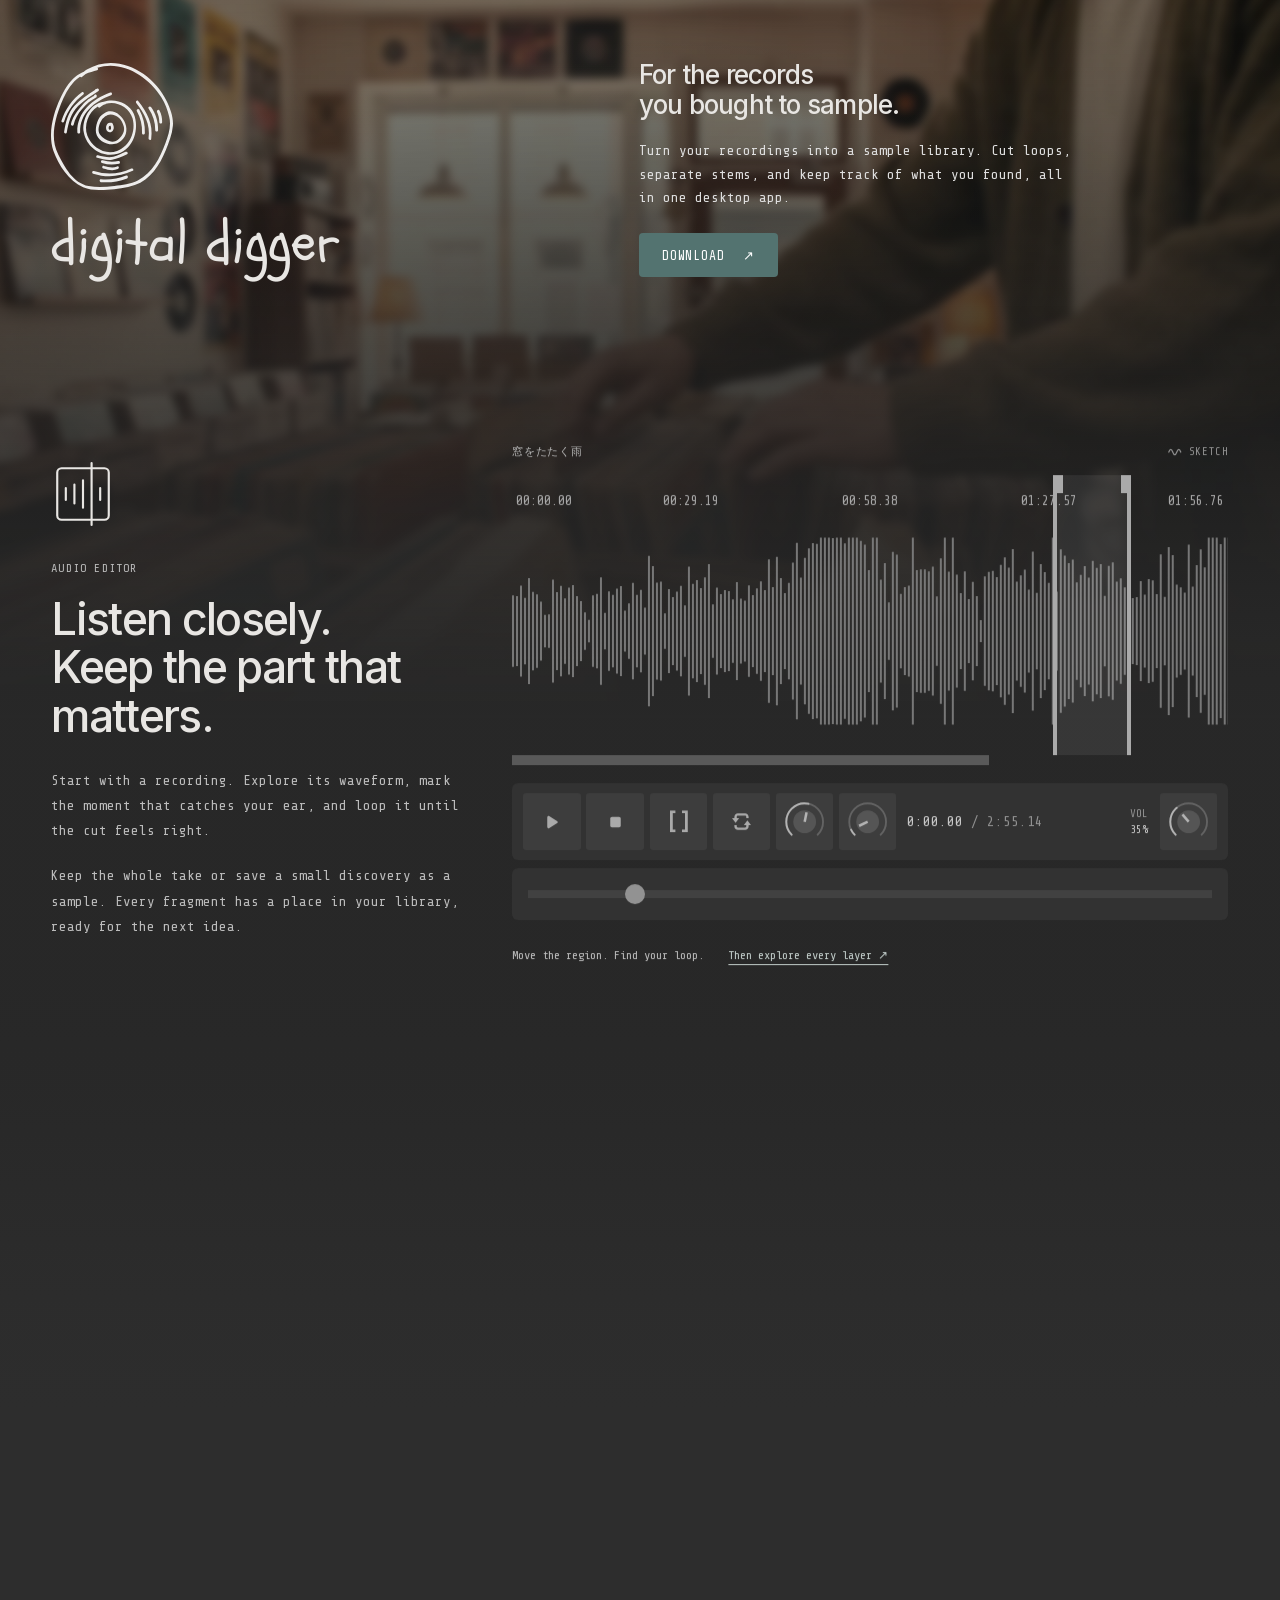
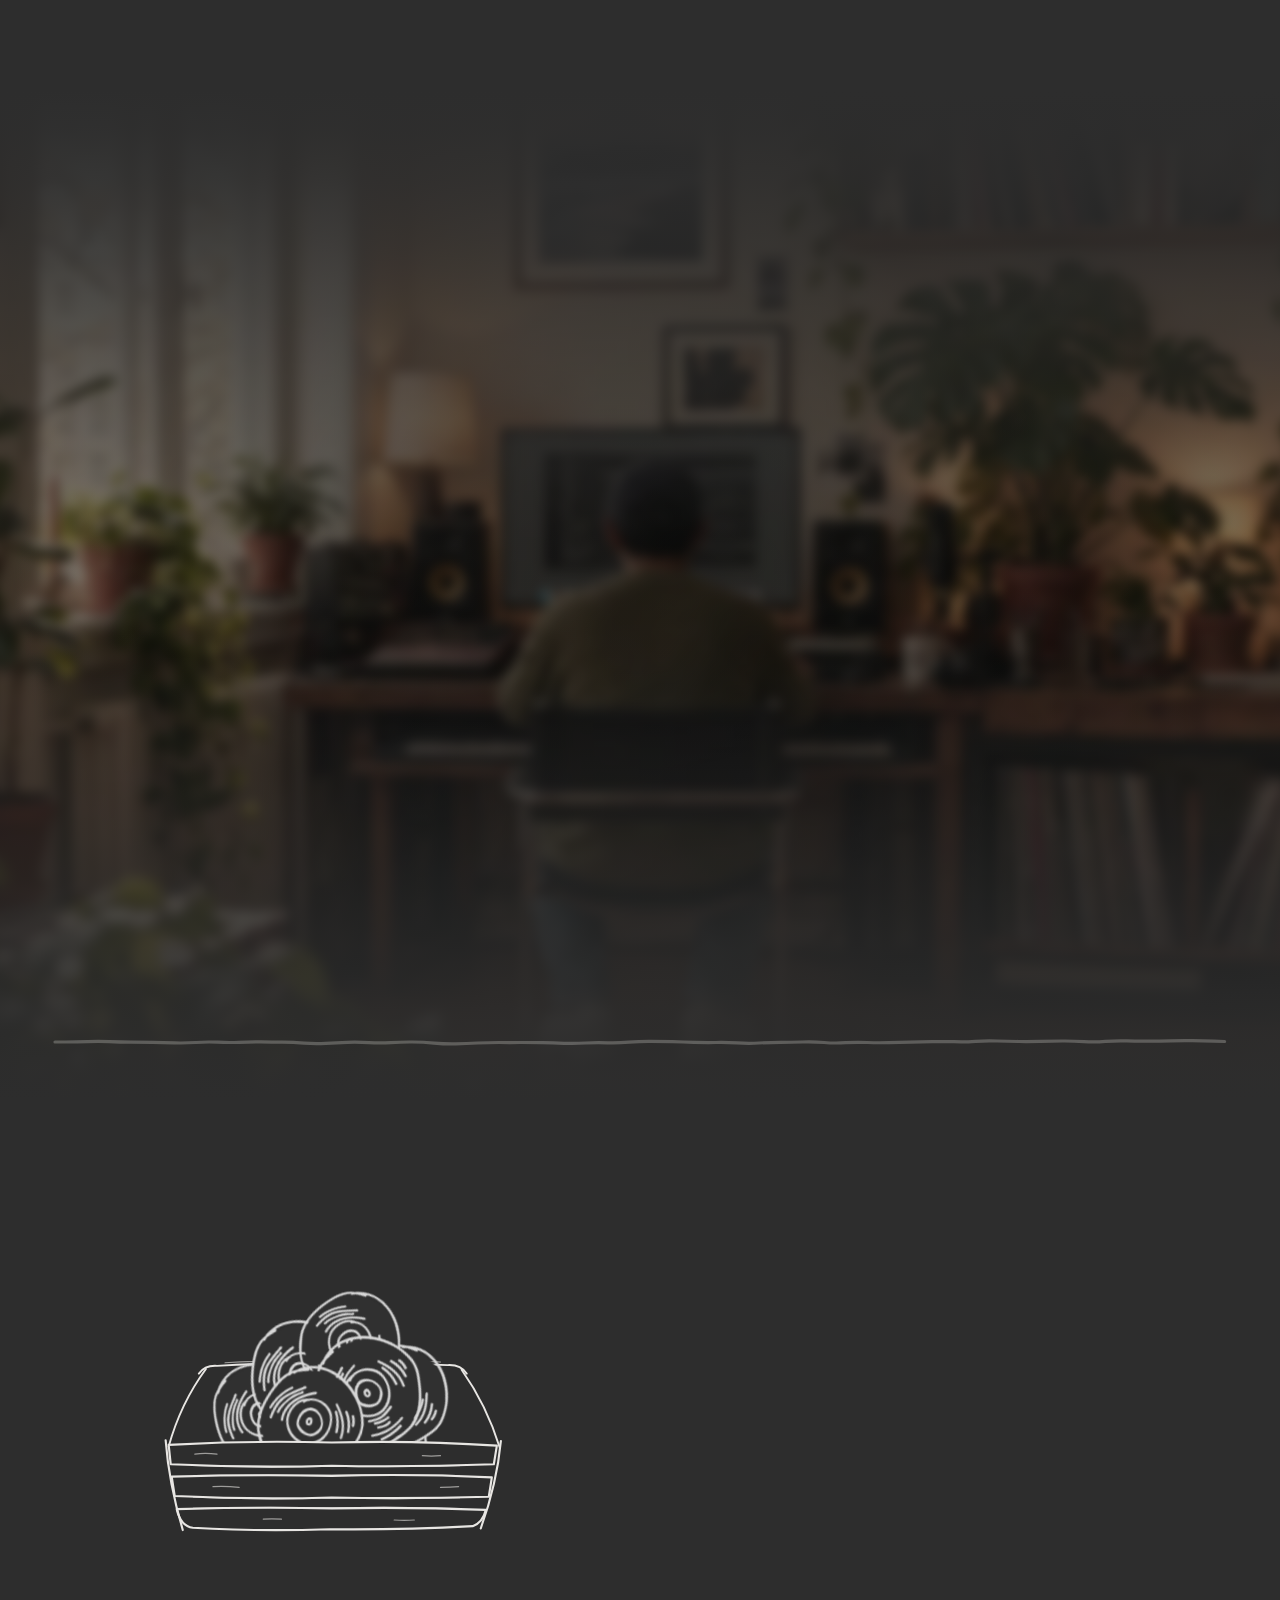
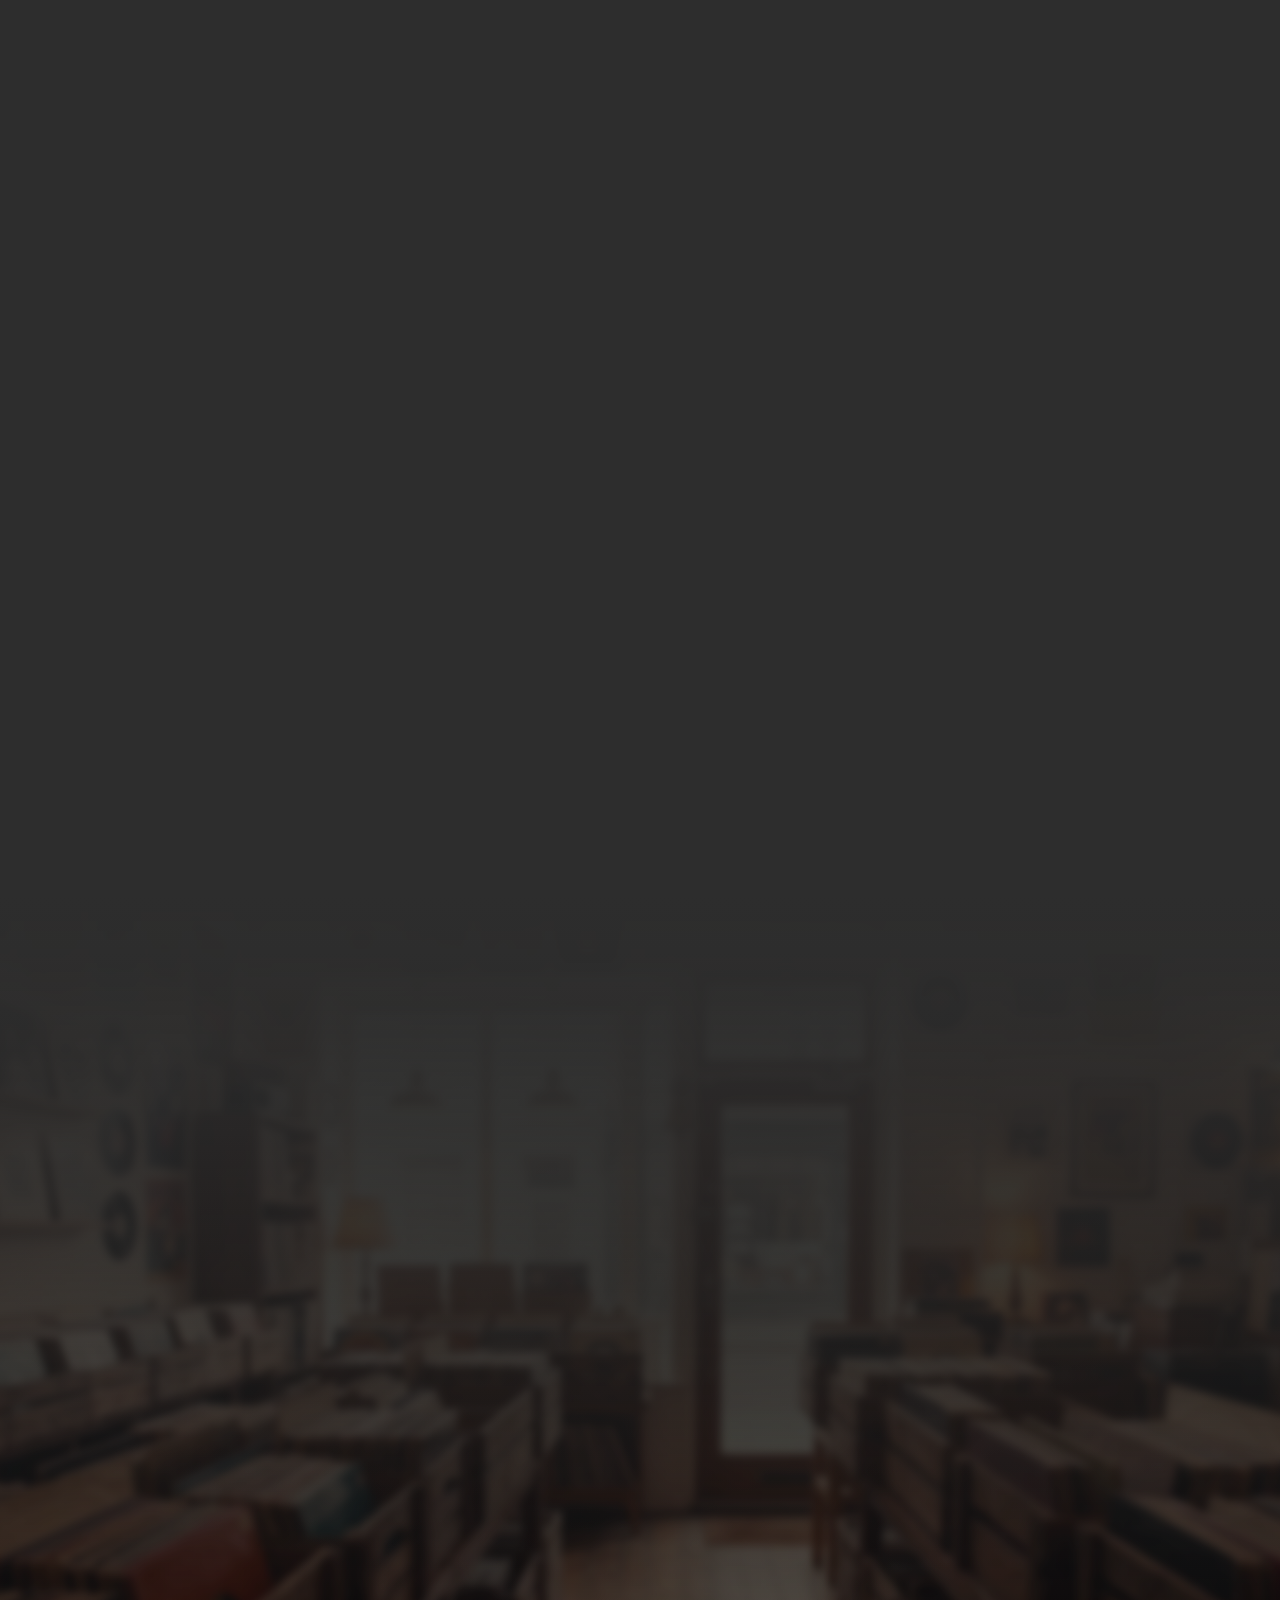
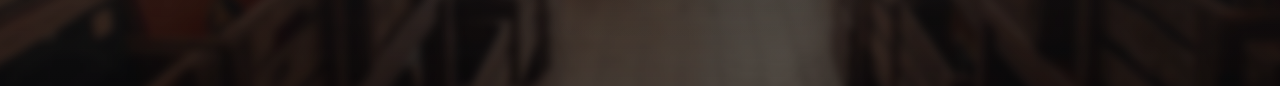
==== commit 798243b9: "Match footer transition to the intro fade" ====
--- a/index.html
+++ b/index.html
@@ -78,7 +78,7 @@
     })();
   </script>
 <link rel="stylesheet" href="styles-6G3ASE7C.css"><style ng-app-id="ng">.dd-site [data-dd-reveal-state=pending]{opacity:0}.dd-site{--dd-gutter: clamp(16px, 4vw, 56px);--dd-section-space: clamp(56px, 7vw, 96px);--dd-opening-bg: #2d2d2d;--dd-opening-bg-rgb: 45 45 45;--dd-import-bg: #2d2d2d;--dd-opening-import-join: color-mix(in srgb, var(--dd-opening-bg) 88%, black);--dd-stems-bg: #282726;--dd-collection-bg: #2d2d2d;--dd-library-bg: #2d2d2d;--dd-closing-bg: #2d2d2d;--dd-closing-bg-rgb: 45 45 45;--dd-layout-gap: clamp(24px, 4vw, 64px);--dd-control-size: 44px;--dd-ui-text: 12px;--dd-ui-small: 11px;--dd-heading-size: clamp(28px, 2.25vw + 16px, 46px);--dd-film-colour-grade: sepia(.16) saturate(1.12) hue-rotate(-6deg) contrast(1.03);--dd-film-hero-grade: var(--dd-film-colour-grade) brightness(.56);--dd-film-blur: 4px;--dd-film-vignette: radial-gradient( ellipse 50% 45% at 50% 50%, rgba(0, 0, 0, .3) 0%, rgba(0, 0, 0, 0) 100% );position:relative;isolation:isolate;background:var(--dd-bg);color:var(--dd-ink);-webkit-font-smoothing:antialiased}.dd-site .opening-screen{--dd-section-bg: var(--dd-opening-import-join);background:linear-gradient(to bottom,var(--dd-opening-bg),var(--dd-opening-import-join) clamp(280px,35vw,480px))}.dd-site app-digital-digger-video,.dd-site app-digital-digger-footer{--dd-section-bg-rgb: var(--dd-closing-bg-rgb);--dd-section-bg: var(--dd-closing-bg)}.dd-site h1,.dd-site h2,.dd-site h3,.dd-site p,.dd-site figure{margin:0}.dd-site .wrap{width:min(1200px,100% - 2 * var(--dd-gutter));margin:auto;position:relative;z-index:2}.dd-site .section{position:relative;padding:var(--dd-section-space) 0}.dd-site .heading{display:grid;grid-template-columns:repeat(2,minmax(0,1fr));align-items:end;gap:var(--dd-layout-gap)}.dd-site h2{font-size:var(--dd-heading-size);line-height:1.08;font-weight:500;letter-spacing:-.037em;max-width:540px;text-wrap:balance}.dd-site .eyebrow{font:12px/1.4 var(--dd-mono);text-transform:uppercase;letter-spacing:.1em;color:var(--dd-grey-b7);margin-bottom:18px}.dd-site .description{font-size:14px;color:var(--dd-muted);line-height:1.75;max-width:405px;justify-self:start}.dd-site .fragment-caption{font:12px/1.7 var(--dd-mono);color:var(--dd-grey-b4);margin-top:20px}.dd-site .fragment-label{font:11px/1.5 var(--dd-mono);text-transform:uppercase;letter-spacing:.07em;color:var(--dd-grey-b8);margin-bottom:17px}.dd-site .skip-link{position:absolute;top:8px;left:8px;z-index:10;padding:8px 16px;background:var(--dd-bg);transform:translateY(-150%)}.dd-site .skip-link:focus{transform:none}.dd-site .visually-hidden{position:absolute;width:1px;height:1px;padding:0;margin:-1px;overflow:hidden;clip-path:inset(50%);white-space:nowrap;border:0}@media(max-width:1050px),(max-width:1400px)and (any-pointer:coarse){.dd-site{--dd-gutter: calc(clamp(16px, 4vw, 56px) + 20px) ;--dd-section-space: 40px}.dd-site .heading{grid-template-columns:minmax(0,1fr);gap:24px}.dd-site .wrap{width:calc(100% - 2 * var(--dd-gutter))}}@media(min-width:1401px),(min-width:1051px)and (not (any-pointer:coarse)){.dd-site .opening-screen{--opening-space: clamp(24px, calc(24px + (100svh - 720px) / 15), 48px);display:flex;flex-direction:column}}
-</style><style ng-app-id="ng">[_nghost-ng-c2969595333]{display:block}.hero-fragments[_ngcontent-ng-c2969595333]{--hero-extra-space: clamp(80px, 9vw, 128px);--hero-fade-extension: clamp(120px, 16vw, 200px);--hero-video-grade: var(--dd-film-hero-grade);isolation:isolate;padding:64px 0 calc(66px + var(--hero-extra-space))}.hero-media[_ngcontent-ng-c2969595333]{position:absolute;inset:0 0 calc(-1 * var(--hero-fade-extension));z-index:0;overflow:hidden;pointer-events:none}.hero-fragments[_ngcontent-ng-c2969595333]:after{content:"";position:absolute;inset-inline:0;bottom:calc(-1 * var(--hero-fade-extension) - 1px);height:3px;z-index:1;background:var(--dd-section-bg);pointer-events:none}.hero-media[_ngcontent-ng-c2969595333]:before{content:"";position:absolute;inset:-12px;z-index:0;pointer-events:none;background-image:url(/img/dd/landing/hero-record-digging-poster.jpg);background-size:cover;background-position:center 54%;filter:var(--hero-video-grade) blur(var(--dd-film-blur))}.hero-video[_ngcontent-ng-c2969595333]{position:absolute;inset:-12px;z-index:0;width:calc(100% + 24px);height:calc(100% + 24px);object-fit:cover;object-position:center 54%;filter:var(--hero-video-grade) blur(var(--dd-film-blur));pointer-events:none}.hero-media[_ngcontent-ng-c2969595333]:after{content:"";position:absolute;inset:0;z-index:0;pointer-events:none;background:linear-gradient(to bottom,color-mix(in srgb,var(--dd-section-bg) 12%,transparent) 0%,color-mix(in srgb,var(--dd-section-bg) 20%,transparent) 12%,color-mix(in srgb,var(--dd-section-bg) 32%,transparent) 25%,color-mix(in srgb,var(--dd-section-bg) 47%,transparent) 40%,color-mix(in srgb,var(--dd-section-bg) 64%,transparent) 55%,color-mix(in srgb,var(--dd-section-bg) 80%,transparent) 70%,color-mix(in srgb,var(--dd-section-bg) 91%,transparent) 82%,color-mix(in srgb,var(--dd-section-bg) 97.5%,transparent) 92%,color-mix(in srgb,var(--dd-section-bg) 99.5%,transparent) 98%,var(--dd-section-bg) 100%),var(--dd-film-vignette)}.fragment-hero-intro[_ngcontent-ng-c2969595333]{display:grid;grid-template-columns:minmax(0,1fr) minmax(0,1.1fr);gap:var(--dd-layout-gap);align-items:center;margin-bottom:0}.hero-fragments[_ngcontent-ng-c2969595333]   .fragment-brand[_ngcontent-ng-c2969595333]{margin:0;gap:22px}.fragment-brand[_ngcontent-ng-c2969595333]   .record[_ngcontent-ng-c2969595333]{width:clamp(80px,10vw,122px);height:auto}.fragment-brand[_ngcontent-ng-c2969595333]   .wordmark[_ngcontent-ng-c2969595333]{font-size:clamp(40px,4.45vw,58px)}.fragment-hero-copy[_ngcontent-ng-c2969595333]   h1[_ngcontent-ng-c2969595333]{font:500 26px/1.17 var(--dd-sans);letter-spacing:-.03em;margin:0 0 18px}.fragment-hero-copy[_ngcontent-ng-c2969595333]   p[_ngcontent-ng-c2969595333]{font:14px/1.7 var(--dd-mono);color:var(--dd-muted);max-width:440px}.fragment-hero-copy[_ngcontent-ng-c2969595333]   .actions[_ngcontent-ng-c2969595333]{margin-top:23px}@media(min-width:1401px),(min-width:1051px)and (not (any-pointer:coarse)){.hero-fragments[_ngcontent-ng-c2969595333]{--hero-overlap: clamp(160px, 24svh, 220px);padding:calc(24px + var(--opening-space)) 0 calc(24px + var(--hero-overlap));margin-bottom:calc(-1 * var(--hero-overlap))}}@media(max-width:1050px),(max-width:1400px)and (any-pointer:coarse){.hero-fragments[_ngcontent-ng-c2969595333]{--hero-copy-space: 80px;padding:86px 0 var(--dd-section-space)}.fragment-hero-intro[_ngcontent-ng-c2969595333]{grid-template-columns:1fr;gap:calc(var(--hero-copy-space) - 10px);margin-bottom:0}.hero-fragments[_ngcontent-ng-c2969595333]   .fragment-brand[_ngcontent-ng-c2969595333]{margin:0;gap:16px}.fragment-brand[_ngcontent-ng-c2969595333]   .record[_ngcontent-ng-c2969595333]{width:clamp(96px,26.4vw,118px)}.fragment-brand[_ngcontent-ng-c2969595333]   .wordmark[_ngcontent-ng-c2969595333]{font-size:clamp(44px,12.65vw,53px)}.fragment-hero-copy[_ngcontent-ng-c2969595333]   h1[_ngcontent-ng-c2969595333]{font-size:28px}.fragment-hero-copy[_ngcontent-ng-c2969595333]   p[_ngcontent-ng-c2969595333]{max-width:none}.fragment-hero-copy[_ngcontent-ng-c2969595333]   .actions[_ngcontent-ng-c2969595333]{margin-top:36px}}.hero-fragments[_ngcontent-ng-c2969595333]   .fragment-hero-copy[_ngcontent-ng-c2969595333]   p[_ngcontent-ng-c2969595333]{color:var(--dd-grey-de)}@media(max-width:1050px),(max-width:1400px)and (any-pointer:coarse){.hero-media[_ngcontent-ng-c2969595333]:before{background-position:47% center}.hero-video[_ngcontent-ng-c2969595333]{object-position:47% center}}.hero[_ngcontent-ng-c2969595333]{position:relative}.lockup[_ngcontent-ng-c2969595333]{display:flex;flex-direction:column;align-items:flex-start;width:fit-content;max-width:100%}.record[_ngcontent-ng-c2969595333]{filter:invert(1);opacity:.9;animation:ddf-spin 2s linear infinite}.record.paused[_ngcontent-ng-c2969595333]{animation-play-state:paused}.wordmark[_ngcontent-ng-c2969595333]{font:400 54px/1.1 var(--dd-hand);white-space:nowrap}.actions[_ngcontent-ng-c2969595333]{display:flex;align-items:center;flex-wrap:wrap;gap:20px}@media(max-width:1050px),(max-width:1400px)and (any-pointer:coarse){.actions[_ngcontent-ng-c2969595333]{justify-content:flex-start}}</style><style ng-app-id="ng">[_nghost-ng-c961830385]{display:block}.editor-section.section[_ngcontent-ng-c961830385]{--editor-content-shift: clamp(40px, 6vw, 80px);padding-top:calc(var(--dd-section-space) + var(--editor-content-shift));padding-bottom:calc(var(--dd-section-space) - var(--editor-content-shift));z-index:1;background:transparent}.editor-collage[_ngcontent-ng-c961830385]{position:relative;display:grid;grid-template-columns:410px minmax(0,1fr);gap:var(--dd-layout-gap);align-items:start}.editor-story-label[_ngcontent-ng-c961830385]{margin-bottom:18px;font:12px/1.4 var(--dd-mono);color:var(--dd-grey-b7);letter-spacing:.1em}.editor-story-icon[_ngcontent-ng-c961830385]{width:100px;height:100px;margin:0 0 16px -18px}.editor-story[_ngcontent-ng-c961830385]   h2[_ngcontent-ng-c961830385]{font:500 var(--dd-heading-size)/1.08 var(--dd-sans);letter-spacing:-.037em;margin:0 0 28px;max-width:410px}.editor-story-description[_ngcontent-ng-c961830385]{font:14px/1.8 var(--dd-mono);color:var(--dd-muted);text-wrap:pretty}.editor-story-description[_ngcontent-ng-c961830385]   p[_ngcontent-ng-c961830385] + p[_ngcontent-ng-c961830385]{margin-top:20px}.editor-fragment-content[_ngcontent-ng-c961830385]{min-width:0}.editor-fragment-caption[_ngcontent-ng-c961830385]{display:flex;align-items:center;justify-content:space-between;gap:12px;margin:0 0 18px;font:11px/1.5 var(--dd-mono);color:var(--dd-grey-b8);letter-spacing:.06em}.wave-style[_ngcontent-ng-c961830385]{display:inline-flex;align-items:center;gap:6px;min-height:32px;margin:-8px -8px -8px 0;padding:4px 8px;border:0;border-radius:3px;background:none;color:var(--dd-grey-92);font:inherit;letter-spacing:inherit;text-transform:uppercase;cursor:pointer}.wave-style[_ngcontent-ng-c961830385]:hover, .wave-style[aria-pressed=true][_ngcontent-ng-c961830385]{color:var(--dd-grey-ee)}.wave-style[aria-pressed=true][_ngcontent-ng-c961830385]{background:var(--dd-grey-41)}.wave-style[_ngcontent-ng-c961830385]   svg[_ngcontent-ng-c961830385]{width:16px;height:16px;fill:none;stroke:currentColor;stroke-width:1.4;stroke-linecap:round}.editor-player[_ngcontent-ng-c961830385]{min-height:0;container-type:inline-size}.editor-wave-viewport[_ngcontent-ng-c961830385]{overflow-x:auto;overflow-y:hidden;overscroll-behavior-x:contain;-webkit-user-select:none;user-select:none;scrollbar-width:none}.editor-wave-viewport[_ngcontent-ng-c961830385]::-webkit-scrollbar{display:none;width:0;height:0}.editor-wave-viewport.is-panning[_ngcontent-ng-c961830385], .editor-wave-viewport.is-panning[_ngcontent-ng-c961830385]   .editor-wave[_ngcontent-ng-c961830385]{cursor:grabbing}.editor-scrollbar[_ngcontent-ng-c961830385]{display:block;appearance:none;-webkit-appearance:none;width:100%;height:28px;margin:-9px 0;padding:0;border:0;border-radius:0;background:transparent;cursor:ew-resize;touch-action:pan-y}.editor-scrollbar[_ngcontent-ng-c961830385]::-webkit-slider-runnable-track{height:10px;border:0;background:transparent}.editor-scrollbar[_ngcontent-ng-c961830385]::-webkit-slider-thumb{appearance:none;-webkit-appearance:none;width:var(--scroll-thumb-width);height:10px;margin:0;border:0;border-radius:0;background:#595959;box-shadow:none}.editor-scrollbar[_ngcontent-ng-c961830385]::-moz-range-track{height:10px;border:0;background:transparent}.editor-scrollbar[_ngcontent-ng-c961830385]::-moz-range-thumb{width:var(--scroll-thumb-width);height:10px;border:0;border-radius:0;background:#595959;box-shadow:none}.editor-scrollbar[_ngcontent-ng-c961830385]:disabled{cursor:default}.editor-wave[_ngcontent-ng-c961830385]{position:relative;height:clamp(200px,26vw,290px);overflow:hidden;touch-action:pan-x pan-y;cursor:grab}.timeline[_ngcontent-ng-c961830385]{position:absolute;inset:31px 0 auto;font:13px var(--dd-mono);color:var(--dd-grey-aa);pointer-events:none;z-index:2}.timeline[_ngcontent-ng-c961830385]   span[_ngcontent-ng-c961830385]{position:absolute;transform:translate(-50%);white-space:nowrap}.timeline[_ngcontent-ng-c961830385]   span[_ngcontent-ng-c961830385]:first-child{transform:translate(4px)}.timeline[_ngcontent-ng-c961830385]   span[_ngcontent-ng-c961830385]:last-child{transform:translate(calc(-100% - 4px))}.editor-wave-bars[_ngcontent-ng-c961830385]{position:absolute;inset:76px 0 32px;pointer-events:none}.editor-wave-bars[_ngcontent-ng-c961830385]   dd-waveform[_ngcontent-ng-c961830385]{color:var(--dd-grey-77)}.region[_ngcontent-ng-c961830385]{position:absolute;top:0;bottom:0;background:var(--dd-white-a12);cursor:grab;touch-action:none}.region[_ngcontent-ng-c961830385]:active{cursor:grabbing}.region-handle[_ngcontent-ng-c961830385]{position:absolute;top:0;bottom:0;width:8px;border-left:4px solid var(--dd-grey-aa);touch-action:none;cursor:ew-resize}.region-handle[_ngcontent-ng-c961830385]:before{content:"";display:block;width:6px;height:18px;background:var(--dd-grey-aa)}.region-handle.end[_ngcontent-ng-c961830385]{transform:translate(-100%);border-left:0;border-right:4px solid var(--dd-grey-aa)}.region-handle.end[_ngcontent-ng-c961830385]:before{margin-left:-2px}.transport[_ngcontent-ng-c961830385]{--transport-size: clamp(24px, 8cqw, 64px);--transport-gap: clamp(2px, .8cqw, 8px);display:flex;align-items:center;flex-wrap:nowrap;gap:var(--transport-gap);margin-top:18px;padding:12px clamp(4px,1.6cqw,16px);background:var(--dd-grey-32);border-radius:6px}.transport-buttons[_ngcontent-ng-c961830385]{display:flex;flex:0 0 auto;gap:var(--transport-gap)}.transport[_ngcontent-ng-c961830385]   button[_ngcontent-ng-c961830385], .position-dial[_ngcontent-ng-c961830385]{width:var(--transport-size);height:var(--transport-size);flex:0 0 var(--transport-size);padding:clamp(2px,1.2cqw,10px);display:grid;place-items:center;background:var(--dd-grey-3d);border:2px solid transparent;border-radius:3px;color:var(--dd-grey-aa)}.transport[_ngcontent-ng-c961830385]   button[_ngcontent-ng-c961830385]:hover{background:var(--dd-grey-45);border-color:var(--dd-grey-63);color:var(--dd-chip-ink)}.transport[_ngcontent-ng-c961830385]   button.active[_ngcontent-ng-c961830385]{background:var(--dd-accent-a70);color:var(--dd-grey-ee);border-color:transparent}.transport[_ngcontent-ng-c961830385]   dd-icon[_ngcontent-ng-c961830385]{font-size:14px}.transport[_ngcontent-ng-c961830385]   dd-icon[name=loop][_ngcontent-ng-c961830385]{font-size:clamp(14px,4cqw,19px)}.transport[_ngcontent-ng-c961830385]   .region-toggle[_ngcontent-ng-c961830385]{font:bold clamp(16px,4cqw,22px) var(--dd-mono)}.position-dial[_ngcontent-ng-c961830385]{padding:0;border:0;cursor:ns-resize;touch-action:none;-webkit-user-select:none;user-select:none}.position-dial[_ngcontent-ng-c961830385]   svg[_ngcontent-ng-c961830385]{width:100%;height:100%}.time[_ngcontent-ng-c961830385]{flex:0 0 auto;margin-left:var(--transport-gap);font:clamp(10px,2.4cqw,14px) var(--dd-mono);color:var(--dd-chip-ink);font-variant-numeric:tabular-nums;white-space:nowrap}.time[_ngcontent-ng-c961830385]   .duration[_ngcontent-ng-c961830385]{color:var(--dd-grey-92)}.time-mobile[_ngcontent-ng-c961830385]{display:none}.volume-control[_ngcontent-ng-c961830385]{display:flex;flex:0 0 auto;align-items:center;gap:var(--transport-gap);margin-left:auto}.volume-label[_ngcontent-ng-c961830385]{display:grid;gap:3px;min-width:4ch;font:11px/1.2 var(--dd-mono);color:var(--dd-grey-92);font-variant-numeric:tabular-nums}.volume-label[_ngcontent-ng-c961830385]   span[_ngcontent-ng-c961830385]{color:var(--dd-chip-ink)}.zoom-toolbar[_ngcontent-ng-c961830385]{display:flex;align-items:center;margin-top:8px;padding:8px 16px;background:var(--dd-grey-32);border-radius:6px}.zoom-toolbar[_ngcontent-ng-c961830385]   input[_ngcontent-ng-c961830385]{flex:1;min-width:0;width:100%;height:44px;margin:0;appearance:none;background:transparent;cursor:pointer}.zoom-toolbar[_ngcontent-ng-c961830385]   input[_ngcontent-ng-c961830385]::-webkit-slider-runnable-track{height:8px;border:0;border-radius:0;background:var(--dd-grey-41)}.zoom-toolbar[_ngcontent-ng-c961830385]   input[_ngcontent-ng-c961830385]::-webkit-slider-thumb{appearance:none;width:20px;height:20px;margin-top:-6px;border:0;border-radius:50px;background:var(--dd-grey-92)}.zoom-toolbar[_ngcontent-ng-c961830385]   input[_ngcontent-ng-c961830385]::-moz-range-track{height:8px;border:0;border-radius:0;background:var(--dd-grey-41)}.zoom-toolbar[_ngcontent-ng-c961830385]   input[_ngcontent-ng-c961830385]::-moz-range-progress{height:8px;background:var(--dd-grey-41)}.zoom-toolbar[_ngcontent-ng-c961830385]   input[_ngcontent-ng-c961830385]::-moz-range-thumb{width:20px;height:20px;border:0;border-radius:50px;background:var(--dd-grey-92)}.editor-annotation[_ngcontent-ng-c961830385]{display:none}.editor-fragment-note[_ngcontent-ng-c961830385]{display:flex;justify-content:flex-start;gap:24px;margin-top:26px;font:12px/1.6 var(--dd-mono);color:var(--dd-muted)}.editor-fragment-note[_ngcontent-ng-c961830385]   a[_ngcontent-ng-c961830385]{color:var(--dd-accent-link);text-decoration:underline;text-underline-offset:5px}.audio-error[_ngcontent-ng-c961830385]{font:12px var(--dd-mono);margin-top:12px}@media(max-width:1050px),(max-width:1400px)and (any-pointer:coarse){.editor-section.section[_ngcontent-ng-c961830385]{z-index:1;background:transparent;margin-top:0;padding-block:var(--dd-section-space)}.editor-collage[_ngcontent-ng-c961830385]{grid-template-columns:1fr;gap:32px}.editor-story[_ngcontent-ng-c961830385]   h2[_ngcontent-ng-c961830385], .editor-story-description[_ngcontent-ng-c961830385]{max-width:none}.editor-annotation[_ngcontent-ng-c961830385]{display:block;position:relative;min-height:46px;color:var(--dd-grey-b7);font:19px/1.4 var(--dd-hand);pointer-events:none}.editor-annotation[_ngcontent-ng-c961830385]   span[_ngcontent-ng-c961830385]{display:inline-block;transform:rotate(-5deg)}.editor-annotation[_ngcontent-ng-c961830385]   svg[_ngcontent-ng-c961830385]{position:absolute;top:-10px;width:56px;height:36px;stroke:var(--dd-grey-9c);stroke-width:1.4;stroke-linecap:round;stroke-linejoin:round}.region-note[_ngcontent-ng-c961830385]{margin:0 0 12px;padding:0 calc(20% + 52px) 16px 0;text-align:right}.region-note[_ngcontent-ng-c961830385]   svg[_ngcontent-ng-c961830385]{right:calc(20% - 12px);top:18px}.zoom-note[_ngcontent-ng-c961830385]{margin-top:14px;padding:16px 0 0 78px}.zoom-note[_ngcontent-ng-c961830385]   svg[_ngcontent-ng-c961830385]{left:16px}.zoom-note[_ngcontent-ng-c961830385]   span[_ngcontent-ng-c961830385]{transform:rotate(4deg)}.editor-fragment-note[_ngcontent-ng-c961830385] > span[_ngcontent-ng-c961830385]{display:none}}@media(max-width:1050px)and (max-width:480px),(max-width:1400px)and (any-pointer:coarse)and (max-width:480px){.editor-annotation[_ngcontent-ng-c961830385]{font-size:17px}}@media(max-width:1050px),(max-width:1400px)and (any-pointer:coarse){.transport[_ngcontent-ng-c961830385]{--transport-size: clamp(28px, calc((100cqw - 52px) / 7), 48px);--transport-gap: 6px;margin-top:24px;padding:12px 8px}.transport[_ngcontent-ng-c961830385]   button[_ngcontent-ng-c961830385], .position-dial[_ngcontent-ng-c961830385]{min-height:44px}.transport[_ngcontent-ng-c961830385]   dd-icon[_ngcontent-ng-c961830385]{font-size:10px}.transport[_ngcontent-ng-c961830385]   dd-icon[name=loop][_ngcontent-ng-c961830385]{font-size:14px}.transport[_ngcontent-ng-c961830385]   .region-toggle[_ngcontent-ng-c961830385]{font-size:clamp(12px,4.5cqw,16px)}.position-dial[_ngcontent-ng-c961830385]   svg[_ngcontent-ng-c961830385]{width:60%;height:60%}.time-desktop[_ngcontent-ng-c961830385]{display:none}.zoom-controls[_ngcontent-ng-c961830385]{display:grid;grid-template-columns:minmax(0,1fr) auto;gap:12px;margin-top:14px}.time-mobile[_ngcontent-ng-c961830385]{display:flex;align-items:center;justify-content:center;gap:4px;margin-left:0;min-height:44px;padding:0 14px;background:var(--dd-grey-32);border-radius:6px;font-size:12px;line-height:1.4}.zoom-toolbar[_ngcontent-ng-c961830385]{margin-top:0;padding:4px 14px}.zoom-toolbar[_ngcontent-ng-c961830385]   input[_ngcontent-ng-c961830385]{height:36px}.zoom-toolbar[_ngcontent-ng-c961830385]   input[_ngcontent-ng-c961830385]::-webkit-slider-runnable-track{height:4px}.zoom-toolbar[_ngcontent-ng-c961830385]   input[_ngcontent-ng-c961830385]::-webkit-slider-thumb{width:16px;height:16px;margin-top:-6px}.zoom-toolbar[_ngcontent-ng-c961830385]   input[_ngcontent-ng-c961830385]::-moz-range-track, .zoom-toolbar[_ngcontent-ng-c961830385]   input[_ngcontent-ng-c961830385]::-moz-range-progress{height:4px}.zoom-toolbar[_ngcontent-ng-c961830385]   input[_ngcontent-ng-c961830385]::-moz-range-thumb{width:16px;height:16px}@container (max-width: 420px){.volume-label[_ngcontent-ng-c961830385]{display:none}}.editor-fragment-note[_ngcontent-ng-c961830385]{flex-wrap:wrap;gap:16px;margin-top:24px}}@media(min-width:1401px),(min-width:1051px)and (not (any-pointer:coarse)){.editor-section.section[_ngcontent-ng-c961830385]{z-index:1;background:transparent;padding:calc(var(--opening-space) + 30px + var(--editor-content-shift)) 0 calc(var(--opening-space) + 70px - var(--editor-content-shift))}.editor-fragment-caption[_ngcontent-ng-c961830385]{margin-bottom:14px}.editor-wave[_ngcontent-ng-c961830385]{height:clamp(170px,100svh - 590px,280px)}.timeline[_ngcontent-ng-c961830385]{top:18px}.editor-wave-bars[_ngcontent-ng-c961830385]{inset:52px 0 20px}.transport[_ngcontent-ng-c961830385]{margin-top:clamp(12px,12px + (100svh - 720px) / 30,18px);padding-block:10px}.zoom-toolbar[_ngcontent-ng-c961830385]{padding-block:4px}.editor-fragment-note[_ngcontent-ng-c961830385]{margin-top:clamp(16px,16px + (100svh - 720px) / 18,26px)}}@container (max-width: 400px){@media(min-width:1401px),(min-width:1051px)and (not (any-pointer:coarse)){.transport[_ngcontent-ng-c961830385]{--transport-size: clamp(24px, calc((100cqw - 124px) / 7), 40px)}}.volume-label[_ngcontent-ng-c961830385]{display:none}}@media(pointer:coarse){.region-handle[_ngcontent-ng-c961830385]:after{content:"";position:absolute;inset:0 -18px}}</style><style ng-app-id="ng">[_nghost-ng-c921630436]{display:block}.two-ways[_ngcontent-ng-c921630436]{--cut-paper: var(--dd-import-bg);background:linear-gradient(to bottom,var(--dd-opening-import-join) 0%,color-mix(in srgb,var(--dd-opening-import-join) 85%,var(--dd-import-bg)) 15%,color-mix(in srgb,var(--dd-opening-import-join) 50%,var(--dd-import-bg)) 30%,color-mix(in srgb,var(--dd-opening-import-join) 15%,var(--dd-import-bg)) 45%,var(--dd-import-bg) 60%)}.two-ways[_ngcontent-ng-c921630436] > .wrap[_ngcontent-ng-c921630436]{display:grid;grid-template-columns:repeat(2,minmax(0,1fr));grid-template-areas:"animation copy";gap:var(--dd-layout-gap);align-items:center}.two-ways-heading[_ngcontent-ng-c921630436]{display:grid;grid-template-columns:minmax(0,1fr);text-align:left}.two-ways-heading[_ngcontent-ng-c921630436]{grid-area:copy;align-items:start;gap:28px}.import-section-icon[_ngcontent-ng-c921630436]{display:block;width:100px;height:100px;margin:0 0 16px -18px;filter:brightness(0) invert(.9)}.two-ways-description[_ngcontent-ng-c921630436]{font:14px/1.8 var(--dd-mono);color:var(--dd-muted);text-wrap:pretty}.two-ways-description[_ngcontent-ng-c921630436]   p[_ngcontent-ng-c921630436] + p[_ngcontent-ng-c921630436]{margin-top:20px}.two-ways-visual[_ngcontent-ng-c921630436]{grid-area:animation;display:grid;gap:20px;min-width:0}@media(max-width:1050px),(max-width:1400px)and (any-pointer:coarse){.two-ways[_ngcontent-ng-c921630436] > .wrap[_ngcontent-ng-c921630436]{grid-template-columns:minmax(0,1fr);grid-template-areas:"copy" "animation";gap:0}.two-ways-heading[_ngcontent-ng-c921630436]{grid-template-columns:1fr;gap:24px}.two-ways-description[_ngcontent-ng-c921630436]{max-width:none}.two-ways-visual[_ngcontent-ng-c921630436]{margin-top:36px;gap:20px}dd-waveform-cut[_ngcontent-ng-c921630436]{width:100%}}</style><style ng-app-id="ng">[_nghost-ng-c3161282090]{display:block}.separation[_ngcontent-ng-c3161282090]{--stem-surface: rgb(65 65 65 / 58%);--stem-control: color-mix(in srgb, var(--dd-grey-4b) 50%, transparent);--separation-film-blur: calc(var(--dd-film-blur) + 2px);background:var(--dd-stems-bg);isolation:isolate}.separation-section-icon[_ngcontent-ng-c3161282090]{display:block;width:100px;height:100px;margin:0 0 16px -18px}.separation.section[_ngcontent-ng-c3161282090]{padding-bottom:calc(var(--dd-section-space) + 1px);margin-bottom:-1px}.separation[_ngcontent-ng-c3161282090]:before{content:"";position:absolute;inset:-1px 0;z-index:1;border-top:3px solid var(--dd-import-bg);border-bottom:3px solid var(--dd-collection-bg);pointer-events:none}.separation-media[_ngcontent-ng-c3161282090]{position:absolute;inset:0;z-index:0;overflow:hidden;pointer-events:none}.separation-media[_ngcontent-ng-c3161282090]:before{content:"";position:absolute;inset:-18px;background:url(/img/dd/landing/stems-studio-2026-poster.jpg) center/cover no-repeat;filter:var(--dd-film-hero-grade) blur(var(--separation-film-blur))}.separation-video[_ngcontent-ng-c3161282090]{position:absolute;inset:-18px;width:calc(100% + 36px);height:calc(100% + 36px);object-fit:cover;object-position:center;filter:var(--dd-film-hero-grade) blur(var(--separation-film-blur))}.separation-media[_ngcontent-ng-c3161282090]:after{content:"";position:absolute;inset:-2px;background:linear-gradient(to bottom,var(--dd-import-bg) 2px,color-mix(in srgb,var(--dd-import-bg) 99.5%,transparent) 1%,color-mix(in srgb,var(--dd-import-bg) 97.5%,transparent) 4%,color-mix(in srgb,var(--dd-import-bg) 91%,transparent) 9%,color-mix(in srgb,var(--dd-import-bg) 80%,transparent) 15%,color-mix(in srgb,var(--dd-import-bg) 64%,transparent) 22.5%,color-mix(in srgb,var(--dd-import-bg) 47%,transparent) 30%,color-mix(in srgb,var(--dd-import-bg) 32%,transparent) 37.5%,color-mix(in srgb,var(--dd-stems-bg) 20%,transparent) 44%,color-mix(in srgb,var(--dd-stems-bg) 18%,transparent) 50%,color-mix(in srgb,var(--dd-stems-bg) 20%,transparent) 56%,color-mix(in srgb,var(--dd-collection-bg) 32%,transparent) 62.5%,color-mix(in srgb,var(--dd-collection-bg) 47%,transparent) 70%,color-mix(in srgb,var(--dd-collection-bg) 64%,transparent) 77.5%,color-mix(in srgb,var(--dd-collection-bg) 80%,transparent) 85%,color-mix(in srgb,var(--dd-collection-bg) 91%,transparent) 91%,color-mix(in srgb,var(--dd-collection-bg) 97.5%,transparent) 96%,color-mix(in srgb,var(--dd-collection-bg) 99.5%,transparent) 99%,var(--dd-collection-bg) calc(100% - 2px)),var(--dd-film-vignette)}.flow[_ngcontent-ng-c3161282090]{zoom:.88;width:88%;margin-inline:auto;--node-size: 150px;--core-column: 166px;--flow-gap: 34px;display:grid;grid-template-columns:1fr var(--core-column) 1.3fr;align-items:center;gap:var(--flow-gap);margin-top:65px;min-height:345px}.source[_ngcontent-ng-c3161282090], .core[_ngcontent-ng-c3161282090]{position:relative;height:var(--node-size);margin-top:36px;margin-bottom:60px}.source[_ngcontent-ng-c3161282090]{display:flex;align-items:center}.source-wave[_ngcontent-ng-c3161282090]{width:100%;height:110px;padding:0;border:0;border-radius:0;background:transparent}.source-caption[_ngcontent-ng-c3161282090]{position:absolute;bottom:100%;left:0;right:0;display:flex;justify-content:space-between;margin-bottom:16px;font:11px var(--dd-mono);color:var(--dd-grey-b8)}.source-title[_ngcontent-ng-c3161282090]{position:absolute;display:flex;width:100%;align-items:center;gap:10px;top:100%;left:0;margin-top:17px;font:13px var(--dd-mono);text-transform:uppercase;color:var(--dd-grey-b8)}.source-title[_ngcontent-ng-c3161282090]   span[_ngcontent-ng-c3161282090]{min-width:0;overflow:hidden;text-overflow:ellipsis;white-space:nowrap}.source-meta[_ngcontent-ng-c3161282090]{position:absolute;top:calc(100% + 40px);left:0;font:11px/1.5 var(--dd-mono);color:var(--dd-grey-aa)}.core[_ngcontent-ng-c3161282090]{width:var(--node-size);justify-self:center;display:flex;flex-direction:column;align-items:center;--connector-span: calc(var(--flow-gap) + (var(--core-column) - var(--node-size)) / 2)}.core-button[_ngcontent-ng-c3161282090]{padding:0;background:var(--dd-accent);border:0;border-radius:19px;width:var(--node-size);height:var(--node-size);flex-shrink:0;display:grid;place-items:center}.core-button[_ngcontent-ng-c3161282090]   img[_ngcontent-ng-c3161282090]{width:100px;height:100px;object-fit:contain}.core-button[_ngcontent-ng-c3161282090]:hover{background:var(--dd-accent-hover)}.core-button[_ngcontent-ng-c3161282090]:disabled{cursor:progress}.is-separating[_ngcontent-ng-c3161282090]   .core-button[_ngcontent-ng-c3161282090]{background:var(--stem-surface)}.is-separating[_ngcontent-ng-c3161282090]   .core-button[_ngcontent-ng-c3161282090]:hover{background:var(--dd-grey-46)}.core[_ngcontent-ng-c3161282090]:before, .core[_ngcontent-ng-c3161282090]:after{content:"";position:absolute;top:50%;height:17px;width:var(--connector-span);transform:translateY(-50%);background:var(--dd-grey-aa);-webkit-mask:url(/img/dd/act/angle-right.svg) center/9px 17px no-repeat;mask:url(/img/dd/act/angle-right.svg) center/9px 17px no-repeat;pointer-events:none}.core[_ngcontent-ng-c3161282090]:before{left:calc(-1 * var(--connector-span))}.core[_ngcontent-ng-c3161282090]:after{right:calc(-1 * var(--connector-span))}.core-label[_ngcontent-ng-c3161282090]{position:absolute;top:calc(100% + 14px);width:max-content;white-space:nowrap;font:11px/1.6 var(--dd-mono);color:var(--dd-grey-b8);text-align:left}.stems[_ngcontent-ng-c3161282090]{display:grid;gap:18px}.stem[_ngcontent-ng-c3161282090]{display:grid;grid-template-columns:40px minmax(0,1fr) 24px;gap:14px;align-items:center;width:100%;text-align:left;padding:18px 24px;border:0;border-radius:6px;background:var(--stem-surface);color:var(--dd-grey-c2);transition:opacity .3s}.stem-controls[_ngcontent-ng-c3161282090]{display:flex;align-items:center;gap:8px}.stem-play[_ngcontent-ng-c3161282090]{position:relative;display:grid;place-items:center;flex:0 0 16px;width:16px;height:16px;padding:0;border:0;border-radius:0;background:transparent;color:var(--dd-grey-aa);font-size:14px}.stem-play[_ngcontent-ng-c3161282090]:after{content:"";position:absolute;inset:-14px}.stem-play[_ngcontent-ng-c3161282090]:hover, .stem-play.is-playing[_ngcontent-ng-c3161282090]{color:var(--dd-accent-link)}.stem-play[_ngcontent-ng-c3161282090]:disabled{opacity:.35;cursor:progress}.stem-play[_ngcontent-ng-c3161282090]:focus-visible, .source-wave[_ngcontent-ng-c3161282090]:focus-visible, .wave[_ngcontent-ng-c3161282090]:focus-visible, .mix-toggle[_ngcontent-ng-c3161282090]:focus-visible{outline:2px solid var(--dd-focus);outline-offset:3px}.stem-icon[_ngcontent-ng-c3161282090]{display:block;width:16px;height:16px;flex:0 0 16px;justify-self:center;background:currentColor;-webkit-mask:var(--stem-icon) center/contain no-repeat;mask:var(--stem-icon) center/contain no-repeat}.wave[_ngcontent-ng-c3161282090]{position:relative;min-width:0;height:42px;overflow:hidden;padding:0;border:0;background:transparent}.mix-toggle[_ngcontent-ng-c3161282090]{transition:background-color .2s,color .2s,opacity .2s;display:grid;place-items:center;width:24px;height:25px;padding:0;border:0;background:var(--stem-control);border-radius:3px;font:12px var(--dd-mono);color:var(--dd-grey-de)}.stem[_ngcontent-ng-c3161282090]:hover   .mix-toggle[_ngcontent-ng-c3161282090]{background:var(--dd-grey-56);color:var(--dd-grey-f0)}.stem.is-selected[_ngcontent-ng-c3161282090]   .mix-toggle[_ngcontent-ng-c3161282090]{background:var(--dd-accent);color:var(--dd-accent-ink)}.stems.has-selection[_ngcontent-ng-c3161282090]   .stem[_ngcontent-ng-c3161282090]:not(.is-selected){opacity:.25}.stems.has-selection[_ngcontent-ng-c3161282090]   .stem[_ngcontent-ng-c3161282090]:not(.is-selected):hover, .stems.has-selection[_ngcontent-ng-c3161282090]   .stem[_ngcontent-ng-c3161282090]:not(.is-selected):focus-within{opacity:.6}.stem-footer[_ngcontent-ng-c3161282090]{position:relative;top:30px;margin-top:35px;height:1px}.stem-footer[_ngcontent-ng-c3161282090]   dd-sketch-frame[_ngcontent-ng-c3161282090]{--dd-sketch-stroke-width: 3.2;inset:-6px 0;opacity:.3}.separation-progress[_ngcontent-ng-c3161282090]{position:absolute;inset:0;display:flex;flex-direction:column;align-items:center;justify-content:center;gap:10px;pointer-events:none;font:16px var(--dd-mono);font-variant-numeric:tabular-nums}.progress-vinyl[_ngcontent-ng-c3161282090]{width:calc(var(--node-size) * .46);height:calc(var(--node-size) * .46);filter:invert(1);opacity:.92;animation:ddf-spin 1.6s linear infinite}.is-separating[_ngcontent-ng-c3161282090]   .core-button[_ngcontent-ng-c3161282090]   img[_ngcontent-ng-c3161282090]{visibility:hidden}.is-separating[_ngcontent-ng-c3161282090]   .wave[_ngcontent-ng-c3161282090]   dd-waveform[_ngcontent-ng-c3161282090]{clip-path:inset(0 calc(100% - var(--track-progress)) 0 0);opacity:.72}.is-separating[_ngcontent-ng-c3161282090]   .wave[_ngcontent-ng-c3161282090]:before{content:"";position:absolute;inset:50% 0 auto;height:1px;background:var(--dd-white-a12)}.is-separating[_ngcontent-ng-c3161282090]   .mix-toggle[_ngcontent-ng-c3161282090]{opacity:.35}.is-revealing[_ngcontent-ng-c3161282090]   .wave[_ngcontent-ng-c3161282090]   dd-waveform[_ngcontent-ng-c3161282090]{transition:opacity .18s ease-out;transition-delay:calc(var(--reveal-order) * 35ms)}.audio-error[_ngcontent-ng-c3161282090]{margin-top:12px;font:12px var(--dd-mono)}@media(min-width:1401px),(min-width:1051px)and (not (any-pointer:coarse)){.flow[_ngcontent-ng-c3161282090]{--flow-gap: 64px;width:100%;grid-template-columns:minmax(0,1fr) var(--core-column) minmax(0,1fr)}.stem-icon[_ngcontent-ng-c3161282090]{justify-self:start}}@media(max-width:1050px),(max-width:1400px)and (any-pointer:coarse){.flow[_ngcontent-ng-c3161282090]{--node-size: 128px;--core-column: 135px;--flow-gap: 34px;grid-template-columns:1fr var(--core-column);gap:25px 34px}.stems[_ngcontent-ng-c3161282090]{grid-column:1/-1;grid-template-columns:repeat(2,minmax(0,1fr));gap:22px 28px}.core[_ngcontent-ng-c3161282090]:after{display:none}.stem[_ngcontent-ng-c3161282090]{gap:8px}}@media(max-width:1050px),(max-width:1400px)and (any-pointer:coarse){.flow[_ngcontent-ng-c3161282090]{--node-size: 96px;--core-column: 125px;width:100%;margin-top:40px}.core-button[_ngcontent-ng-c3161282090]{border-radius:14px}.core-button[_ngcontent-ng-c3161282090]   img[_ngcontent-ng-c3161282090]{width:64px;height:64px}.stem-footer[_ngcontent-ng-c3161282090]{top:0;margin-top:42px}}@media(max-width:1050px)and (min-width:761px),(max-width:1400px)and (any-pointer:coarse)and (min-width:761px){.stem-footer[_ngcontent-ng-c3161282090]{margin-top:62px}}@media(max-width:480px){.flow[_ngcontent-ng-c3161282090]{--node-size: 88px;--core-column: 107px;--flow-gap: 24px;gap:24px}.core-button[_ngcontent-ng-c3161282090]{border-radius:14px}.stem[_ngcontent-ng-c3161282090]{padding:16px 14px}.source-wave[_ngcontent-ng-c3161282090]{height:80px}.source-caption[_ngcontent-ng-c3161282090]{font-size:10px}}@media(max-width:600px){.source-meta[_ngcontent-ng-c3161282090]{display:none}.stems[_ngcontent-ng-c3161282090]{grid-template-columns:minmax(0,1fr);gap:16px}.stem[_ngcontent-ng-c3161282090]{padding:18px 20px}}</style><style ng-app-id="ng">[_nghost-ng-c1113604453]{display:block}.video-section[_ngcontent-ng-c1113604453]{background:var(--dd-closing-bg)}.video-layout[_ngcontent-ng-c1113604453]{display:grid;grid-template-columns:minmax(0,.65fr) minmax(0,1.35fr);align-items:center;gap:var(--dd-layout-gap)}.video-copy[_ngcontent-ng-c1113604453]   .description[_ngcontent-ng-c1113604453]{margin-top:24px}.video-section-icon[_ngcontent-ng-c1113604453]{width:88px;height:88px;margin:0 0 16px -9px}.youtube-link[_ngcontent-ng-c1113604453]{display:inline-flex;align-items:center;gap:12px;min-height:var(--dd-control-size);margin-top:20px;color:var(--dd-accent-link);font:13px/1.5 var(--dd-mono);text-decoration:underline;text-underline-offset:4px}.youtube-link[_ngcontent-ng-c1113604453]:hover{color:var(--dd-white)}.video-stage[_ngcontent-ng-c1113604453]{min-width:0;padding:30px}.video-frame[_ngcontent-ng-c1113604453]{position:relative;aspect-ratio:16/9;background:var(--dd-bg-deep);border-radius:4px}.video-frame[_ngcontent-ng-c1113604453]   dd-sketch-frame[_ngcontent-ng-c1113604453]{--dd-sketch-stroke-width: 3.2;inset:-8px;z-index:1}.video-poster[_ngcontent-ng-c1113604453], iframe[_ngcontent-ng-c1113604453]{display:block;width:100%;height:100%;border:0;border-radius:inherit}iframe[_ngcontent-ng-c1113604453]{position:absolute;inset:0}.video-poster[_ngcontent-ng-c1113604453]{position:relative;padding:0;overflow:hidden;background:none}.video-poster[_ngcontent-ng-c1113604453]   img[_ngcontent-ng-c1113604453]{width:100%;height:100%;object-fit:cover}.video-poster[_ngcontent-ng-c1113604453]:hover   .play-icon[_ngcontent-ng-c1113604453]{background:var(--dd-accent-hover);transform:translate(-50%,-50%) scale(1.06)}.play-icon[_ngcontent-ng-c1113604453]{position:absolute;top:50%;left:50%;display:grid;place-items:center;width:clamp(32px,3.2vw,44px);height:clamp(32px,3.2vw,44px);border:0;border-radius:13%;background:var(--dd-accent);color:var(--dd-accent-ink);transform:translate(-50%,-50%);transition:background-color .18s,transform .18s}.play-icon[_ngcontent-ng-c1113604453]   svg[_ngcontent-ng-c1113604453]{width:18px;height:18px;fill:currentColor}.play-label[_ngcontent-ng-c1113604453]{position:absolute;bottom:0;left:0;right:0;padding:28px 16px 14px;background:linear-gradient(transparent,var(--dd-grey-29));color:var(--dd-ink);font:12px/1.5 var(--dd-mono);text-align:left}.video-poster[_ngcontent-ng-c1113604453]:focus-visible, .youtube-link[_ngcontent-ng-c1113604453]:focus-visible, iframe[_ngcontent-ng-c1113604453]:focus-visible{outline:2px solid var(--dd-focus);outline-offset:5px}@media(max-width:1050px),(max-width:1400px)and (any-pointer:coarse){.video-stage[_ngcontent-ng-c1113604453]{padding:15px}.video-layout[_ngcontent-ng-c1113604453]{grid-template-columns:minmax(0,1fr);gap:28px}}</style><style ng-app-id="ng">[_nghost-ng-c1213425858]{display:block}.footer-grid[_ngcontent-ng-c1213425858]{border-top:0}.signs[_ngcontent-ng-c1213425858]{align-items:center;gap:clamp(16px,2vw,24px)}.signs[_ngcontent-ng-c1213425858]   img[_ngcontent-ng-c1213425858]{display:block;flex-shrink:0;width:auto;height:clamp(72px,6vw,96px);max-width:none;object-fit:contain}.closing[_ngcontent-ng-c1213425858]{--footer-fade-extension: clamp(360px, 32vw, 440px);--footer-film-shade: color-mix(in srgb, var(--dd-section-bg) 36%, rgb(0 0 0 / .66));position:relative;background:var(--dd-section-bg);isolation:isolate}.closing[_ngcontent-ng-c1213425858]:before{content:"";position:absolute;inset-inline:0;top:calc(-1 * var(--footer-fade-extension) - 1px);height:3px;z-index:1;background:var(--dd-section-bg);pointer-events:none}.footer-about[_ngcontent-ng-c1213425858]{display:grid;align-content:start;gap:20px;min-width:0}.download-actions[_ngcontent-ng-c1213425858]{display:flex;flex-direction:column;align-items:flex-start;gap:16px;min-width:0}.download-copy[_ngcontent-ng-c1213425858]   h2[_ngcontent-ng-c1213425858]{margin:0 0 12px;font:500 clamp(24px,2.3vw,30px)/1.17 var(--dd-sans);letter-spacing:-.03em}.download-copy[_ngcontent-ng-c1213425858]   p[_ngcontent-ng-c1213425858]{color:var(--dd-muted);font:13px/1.7 var(--dd-mono)}.footer-media[_ngcontent-ng-c1213425858]{position:absolute;inset:calc(-1 * var(--footer-fade-extension)) 0 0;z-index:0;overflow:hidden;pointer-events:none}.footer-media[_ngcontent-ng-c1213425858]:before{content:"";position:absolute;inset:-24px;z-index:0;pointer-events:none;background-image:url(/img/dd/landing/footer-empty-store-poster.jpg);background-size:cover;background-position:center 82%;filter:var(--dd-film-colour-grade) blur(var(--dd-film-blur))}.footer-video[_ngcontent-ng-c1213425858]{position:absolute;inset:-24px;z-index:0;width:calc(100% + 48px);height:calc(100% + 48px);object-fit:cover;object-position:center 82%;filter:var(--dd-film-colour-grade) blur(var(--dd-film-blur));pointer-events:none}.footer-media[_ngcontent-ng-c1213425858]:after{content:"";position:absolute;inset:0;z-index:0;pointer-events:none;background:linear-gradient(to bottom,var(--dd-section-bg) 0%,color-mix(in srgb,var(--dd-section-bg) 98%,var(--footer-film-shade)) 16%,color-mix(in srgb,var(--dd-section-bg) 93%,var(--footer-film-shade)) 30%,color-mix(in srgb,var(--dd-section-bg) 82%,var(--footer-film-shade)) 45%,color-mix(in srgb,var(--dd-section-bg) 64%,var(--footer-film-shade)) 60%,color-mix(in srgb,var(--dd-section-bg) 35%,var(--footer-film-shade)) 80%,var(--footer-film-shade) 100%)}.footer-dither[_ngcontent-ng-c1213425858]{position:absolute;inset:0;z-index:1;background:url(/img/dd/landing/footer-dither.svg) repeat;mix-blend-mode:overlay;opacity:.07;-webkit-mask-image:linear-gradient(to bottom,transparent,#000 64px);mask-image:linear-gradient(to bottom,transparent,#000 64px);pointer-events:none}.footer[_ngcontent-ng-c1213425858]   a[href*="buymeacoffee.com"][_ngcontent-ng-c1213425858]{display:inline-flex;align-items:center;gap:9px}.coffee-icon[_ngcontent-ng-c1213425858]{width:19px;height:19px;flex:0 0 19px;display:block}.footer[_ngcontent-ng-c1213425858]{position:relative;padding:66px 0 33px}.footer-grid[_ngcontent-ng-c1213425858]{padding-top:54px;display:grid;grid-template-columns:minmax(0,1.4fr) minmax(0,1.5fr) minmax(0,.8fr) minmax(0,1.2fr);gap:32px}.signs[_ngcontent-ng-c1213425858]{display:flex;align-self:start}.signs[_ngcontent-ng-c1213425858]   img[_ngcontent-ng-c1213425858]{filter:invert(1);opacity:.65}.signs[_ngcontent-ng-c1213425858]   .vinyl[_ngcontent-ng-c1213425858]{animation:ddf-spin 2s linear infinite}.signs[_ngcontent-ng-c1213425858]   .vinyl.paused[_ngcontent-ng-c1213425858]{animation-play-state:paused}.signs[_ngcontent-ng-c1213425858]   .maker-mark[_ngcontent-ng-c1213425858]{display:flex;align-items:center;justify-content:center;flex-shrink:0}.signs[_ngcontent-ng-c1213425858]   .maker-mark[_ngcontent-ng-c1213425858]:hover   img[_ngcontent-ng-c1213425858]{opacity:1}.foot-label[_ngcontent-ng-c1213425858]{font:11px var(--dd-mono);color:var(--dd-foot-label);text-transform:uppercase;letter-spacing:.09em;margin-bottom:20px}.foot-copy[_ngcontent-ng-c1213425858]{font:12px/1.8 var(--dd-mono);color:var(--dd-foot-copy)}.foot-links[_ngcontent-ng-c1213425858]{display:flex;flex-direction:column;align-items:flex-start;gap:11px;font:12px/1.5 var(--dd-mono);color:var(--dd-foot-link)}.foot-links[_ngcontent-ng-c1213425858]   a[_ngcontent-ng-c1213425858]:hover{color:var(--dd-white)}.coffee[_ngcontent-ng-c1213425858]{font-size:14px}.maker[_ngcontent-ng-c1213425858]{color:inherit;text-decoration:none}.maker[_ngcontent-ng-c1213425858]:hover{color:var(--dd-white)}.foot-bottom[_ngcontent-ng-c1213425858]{border-top:1px solid var(--dd-white-a11);margin-top:49px;padding-top:24px;display:flex;align-items:center;justify-content:flex-start;flex-wrap:wrap;gap:15px;font:11px/1.6 var(--dd-mono);text-transform:uppercase;color:var(--dd-foot-fine)}.copyright[_ngcontent-ng-c1213425858]{display:flex;align-items:center;flex-wrap:wrap;gap:.5em}@media(min-width:1401px),(min-width:1051px)and (not (any-pointer:coarse)){.footer-sections[_ngcontent-ng-c1213425858]{justify-self:center}.signs[_ngcontent-ng-c1213425858]{align-self:center;justify-content:center}}@media(max-width:1050px),(max-width:1400px)and (any-pointer:coarse){.footer[_ngcontent-ng-c1213425858]{padding:var(--dd-section-space) 0 32px}.footer-grid[_ngcontent-ng-c1213425858]{padding-top:0;grid-template-columns:minmax(0,1fr);grid-template-areas:"about" "support" "signs";gap:40px}.signs[_ngcontent-ng-c1213425858]{grid-area:signs;flex-direction:row;gap:clamp(32px,8vw,56px);width:max-content;justify-self:start;align-self:center;justify-content:flex-start}.signs[_ngcontent-ng-c1213425858]   img[_ngcontent-ng-c1213425858]{height:76px}.footer-about[_ngcontent-ng-c1213425858]{grid-area:about}.footer-sections[_ngcontent-ng-c1213425858]{display:none}.footer-support[_ngcontent-ng-c1213425858]{grid-area:support;margin-top:0}.foot-label[_ngcontent-ng-c1213425858]{margin-bottom:16px}.foot-links[_ngcontent-ng-c1213425858]{gap:16px}.foot-bottom[_ngcontent-ng-c1213425858]{margin-top:48px;flex-direction:column;align-items:flex-start;gap:12px}}@media(max-width:480px){.foot-copy[_ngcontent-ng-c1213425858]{max-width:40ch}}@media(pointer:coarse){.foot-links[_ngcontent-ng-c1213425858]   a[_ngcontent-ng-c1213425858]{min-height:var(--dd-control-size);display:inline-flex;align-items:center}}</style><style ng-app-id="ng">[_nghost-ng-c820879081]{position:absolute;inset:0;z-index:1;pointer-events:none;opacity:.2;overflow:hidden}i[_ngcontent-ng-c820879081]{position:absolute;inset:0;background:var(--dd-crackle);-webkit-mask:var(--frame) center top/1350px 955px repeat;mask:var(--frame) center top/1350px 955px repeat;opacity:0;animation:_ngcontent-ng-c820879081_crackle 4.6s steps(1,end) infinite;animation-play-state:paused}.visible[_nghost-ng-c820879081]   i[_ngcontent-ng-c820879081]{animation-play-state:running}i[_ngcontent-ng-c820879081]:nth-child(5n+2){animation-duration:7.4s;animation-delay:-.74s}i[_ngcontent-ng-c820879081]:nth-child(5n+3){animation-duration:5.8s;animation-delay:-2.26s}i[_ngcontent-ng-c820879081]:nth-child(5n+4){animation-duration:8.6s;animation-delay:-1.22s}i[_ngcontent-ng-c820879081]:nth-child(5n+5){animation-duration:3.4s;animation-delay:-3.82s}i[_ngcontent-ng-c820879081]:nth-child(n+6):nth-child(-n+10){-webkit-mask-position:calc(50% + 340px) 173px;mask-position:calc(50% + 340px) 173px}i[_ngcontent-ng-c820879081]:nth-child(n+11){-webkit-mask-position:calc(50% - 420px) 410px;mask-position:calc(50% - 420px) 410px}@keyframes _ngcontent-ng-c820879081_crackle{0%,8%,40%,73%,to{opacity:0}4%{opacity:.7}38%{opacity:.32}70%{opacity:.55}}</style><style ng-app-id="ng">[_nghost-ng-c2051625469]{display:inline-flex;flex-direction:column;align-items:flex-start;gap:8px;max-width:100%}button[_ngcontent-ng-c2051625469]{display:inline-flex;align-items:center;justify-content:center;gap:18px;min-height:var(--dd-control-size);max-width:100%;padding:11px 23px;border:0;border-radius:4px;background:var(--dd-accent);color:var(--dd-white);font:13px var(--dd-mono);letter-spacing:.07em;text-transform:uppercase}button[_ngcontent-ng-c2051625469]   span[_ngcontent-ng-c2051625469]{flex-shrink:0}button[_ngcontent-ng-c2051625469]:hover{background:var(--dd-accent-hover)}button[_ngcontent-ng-c2051625469]:focus-visible{outline:2px solid var(--dd-focus);outline-offset:4px}.download-status[_ngcontent-ng-c2051625469]{color:var(--dd-muted);font:11px/1.5 var(--dd-mono)}.download-status[_ngcontent-ng-c2051625469]:not(.is-shown){display:none}</style><style ng-app-id="ng">[_nghost-ng-c2996615378]{display:block;position:relative;width:100%;height:100%;min-width:0;overflow:hidden;color:var(--dd-grey-92)}svg[_ngcontent-ng-c2996615378]{position:absolute;inset:0;width:100%;height:100%;fill:currentColor;pointer-events:none}.played[_ngcontent-ng-c2996615378]{fill:var(--dd-grey-ee)}.sketch[_ngcontent-ng-c2996615378]   path[_ngcontent-ng-c2996615378]{fill:none;stroke:currentColor;stroke-width:2;stroke-linecap:round;vector-effect:non-scaling-stroke}.played.sketch[_ngcontent-ng-c2996615378]   path[_ngcontent-ng-c2996615378]{stroke:var(--dd-grey-ee)}</style><style ng-app-id="ng">[_nghost-ng-c3138551661]{display:inline-block;width:1em;height:1em;flex-shrink:0;background:currentColor;-webkit-mask:var(--icon) center/contain no-repeat;mask:var(--icon) center/contain no-repeat}</style><style ng-app-id="ng">[_nghost-ng-c3453997997]{display:block;width:min(100%,600px);margin-inline:0}.sample-cut[_ngcontent-ng-c3453997997]{pointer-events:none}.cut-drawing[_ngcontent-ng-c3453997997]{display:block;width:100%;height:auto;overflow:hidden;stroke:var(--dd-ink);stroke-width:2.15;stroke-linecap:round;stroke-linejoin:round}.cut-drawing[_ngcontent-ng-c3453997997]   path[_ngcontent-ng-c3453997997]{vector-effect:non-scaling-stroke}.cut-drawing[_ngcontent-ng-c3453997997]   .cut-wave[_ngcontent-ng-c3453997997]{stroke-width:2.15}.cut-drawing[_ngcontent-ng-c3453997997]   .glove[_ngcontent-ng-c3453997997], .cut-drawing[_ngcontent-ng-c3453997997]   .thumb-fill[_ngcontent-ng-c3453997997], .cut-drawing[_ngcontent-ng-c3453997997]   .blade[_ngcontent-ng-c3453997997]{fill:var(--cut-paper, var(--dd-bg))}.cut-drawing[_ngcontent-ng-c3453997997]   .glove[_ngcontent-ng-c3453997997], .cut-drawing[_ngcontent-ng-c3453997997]   .thumb-fill[_ngcontent-ng-c3453997997]{stroke:none}.cut-drawing[_ngcontent-ng-c3453997997]   .finger-fold[_ngcontent-ng-c3453997997], .cut-drawing[_ngcontent-ng-c3453997997]   .thumb-outline[_ngcontent-ng-c3453997997]{stroke-width:1.9}.cut-drawing[_ngcontent-ng-c3453997997]   .scissor-handle[_ngcontent-ng-c3453997997]{stroke-width:3.2}.cut-drawing[_ngcontent-ng-c3453997997]   .pivot[_ngcontent-ng-c3453997997]{fill:var(--dd-ink);stroke:none}.cut-drawing[_ngcontent-ng-c3453997997]   .ink-detail[_ngcontent-ng-c3453997997]{stroke-width:1.2;opacity:.6}.cut-drawing[_ngcontent-ng-c3453997997]   .cut-hand[_ngcontent-ng-c3453997997]{transform-origin:277px 150px;transform:translate(-128px,8px) rotate(1.5deg)}.cut-drawing[_ngcontent-ng-c3453997997]   .scissor-half[_ngcontent-ng-c3453997997]{transform-origin:0 0}.cut-drawing[_ngcontent-ng-c3453997997]   .scissor-back[_ngcontent-ng-c3453997997]{transform:rotate(-22deg)}.cut-drawing[_ngcontent-ng-c3453997997]   .scissor-front[_ngcontent-ng-c3453997997]{transform:rotate(10deg)}.cut-drawing[_ngcontent-ng-c3453997997]   .cut-thumb[_ngcontent-ng-c3453997997]{transform-origin:76px 72px}.cut-drawing[_ngcontent-ng-c3453997997]   .wave-offcut[_ngcontent-ng-c3453997997]{transform-origin:274px 88px}.cut-drawing[_ngcontent-ng-c3453997997]   .cut-spark[_ngcontent-ng-c3453997997]{opacity:0;transform-origin:274px 88px}</style><style ng-app-id="ng">[_nghost-ng-c3846080273]{position:absolute;inset:0;display:block;pointer-events:none;color:#d9d8d2}svg[_ngcontent-ng-c3846080273]{position:absolute;inset:0;width:100%;height:100%;overflow:visible}path[_ngcontent-ng-c3846080273]{fill:none;stroke:currentColor;stroke-width:1.6;stroke-linejoin:round;opacity:.6}.crate-frame[_nghost-ng-c3846080273]   path[_ngcontent-ng-c3846080273]{stroke-width:var(--dd-sketch-stroke-width, 1.9);stroke-linecap:round;opacity:.95;vector-effect:non-scaling-stroke}</style><style ng-app-id="ng">[_nghost-ng-c4190876462]{display:block}.sample-collection.section[_ngcontent-ng-c4190876462]{--collection-stacked: 0;padding-block:clamp(36px,4vw,56px);background:var(--dd-collection-bg);overflow:visible;clip-path:inset(calc(-1 * var(--collection-rain-overlap, 0px)) 0 0);z-index:2}.sample-collection[_ngcontent-ng-c4190876462] > dd-crackle[_ngcontent-ng-c4190876462]{--collection-texture-fade: min(40%, clamp(160px, 18vw, 280px));-webkit-mask-image:linear-gradient(to bottom,transparent,#000 var(--collection-texture-fade),#000 calc(100% - var(--collection-texture-fade)),transparent);mask-image:linear-gradient(to bottom,transparent,#000 var(--collection-texture-fade),#000 calc(100% - var(--collection-texture-fade)),transparent)}.collection-layout[_ngcontent-ng-c4190876462]{display:grid;grid-template-columns:repeat(2,minmax(0,1fr));grid-template-areas:"animation copy";align-items:center;gap:var(--dd-layout-gap)}.collection-section-icon[_ngcontent-ng-c4190876462]{display:block;width:100px;height:100px;margin:0 0 16px -18px}.collection-copy[_ngcontent-ng-c4190876462]{grid-area:copy;position:relative;z-index:2;display:grid;gap:28px;min-width:0;container-type:inline-size}.collection-description[_ngcontent-ng-c4190876462]{min-width:0;font:14px/1.8 var(--dd-mono);color:var(--dd-muted);text-wrap:pretty}.collection-description[_ngcontent-ng-c4190876462]   p[_ngcontent-ng-c4190876462] + p[_ngcontent-ng-c4190876462]{margin-top:20px}.collection-copy[_ngcontent-ng-c4190876462]   .record-detail[_ngcontent-ng-c4190876462]{width:calc(100% + 44px);margin:36px 0 0;-webkit-mask-image:linear-gradient(to right,#000 42%,rgba(0,0,0,.9) 64%,rgba(0,0,0,.35) 84%,transparent 100%);mask-image:linear-gradient(to right,#000 42%,rgba(0,0,0,.9) 64%,rgba(0,0,0,.35) 84%,transparent 100%)}.record-preview[_ngcontent-ng-c4190876462]{--record-columns: 36px 148px 36px 200px 142px 20px;--record-offset-step: 8px;display:grid;gap:8px;width:714px;margin:0;padding:0;list-style:none;color:var(--dd-grey-aa);font:11px/1.4 var(--dd-mono)}.record-row[_ngcontent-ng-c4190876462]{--record-offset: 0px;min-width:0}.record-row[_ngcontent-ng-c4190876462]:nth-child(1){--record-offset: calc(var(--record-offset-step) * 1.5)}.record-row[_ngcontent-ng-c4190876462]:nth-child(2){--record-offset: calc(var(--record-offset-step) * 5)}.record-row[_ngcontent-ng-c4190876462]:nth-child(4){--record-offset: calc(var(--record-offset-step) * 3)}.record-item[_ngcontent-ng-c4190876462]{display:grid;grid-template-columns:var(--record-columns);gap:20px;align-items:center;min-height:84px;padding:16px;background:#3c3c3cb0;transform:translate(var(--record-offset))}.record-play[_ngcontent-ng-c4190876462]{display:grid;place-items:center;width:36px;height:36px;border-radius:3px;background:var(--dd-grey-3f);color:var(--dd-grey-9c);font-size:14px}.record-wave[_ngcontent-ng-c4190876462]{position:relative;min-width:0;height:42px}.record-wave-sweep[_ngcontent-ng-c4190876462]{position:absolute;inset:0;opacity:0;clip-path:inset(0 100% 0 0);pointer-events:none}.record-artwork[_ngcontent-ng-c4190876462]{display:block;border-radius:3px;object-fit:cover}.record-data[_ngcontent-ng-c4190876462]{min-width:0;width:200px;text-transform:uppercase}.record-tags[_ngcontent-ng-c4190876462], .record-metadata[_ngcontent-ng-c4190876462]{width:100%;min-width:0;white-space:nowrap}.record-tags[_ngcontent-ng-c4190876462]{display:flex;align-items:center;gap:5px;min-height:18px;margin-bottom:4px;overflow-x:auto;scrollbar-width:none}.record-tags[_ngcontent-ng-c4190876462]::-webkit-scrollbar{display:none}.record-tags[_ngcontent-ng-c4190876462]   span[_ngcontent-ng-c4190876462]{flex:0 0 auto;max-width:132px}.record-tags[_ngcontent-ng-c4190876462]   span[_ngcontent-ng-c4190876462]:last-child{flex:1 0 auto;max-width:none}.record-metadata[_ngcontent-ng-c4190876462]{display:grid;grid-template-columns:repeat(4,minmax(44px,1fr));gap:4px;font-variant-numeric:tabular-nums}.record-tags[_ngcontent-ng-c4190876462]   span[_ngcontent-ng-c4190876462], .record-metadata[_ngcontent-ng-c4190876462]   span[_ngcontent-ng-c4190876462]{min-width:0;padding:3px 8px;border-radius:2.5px;background:var(--dd-chip);color:var(--dd-grey-aa);font-size:9px;line-height:12px;letter-spacing:.4px;overflow:hidden;text-overflow:ellipsis}.record-metadata[_ngcontent-ng-c4190876462]   span[_ngcontent-ng-c4190876462]{width:100%;max-width:none;padding:2px 6px}.record-metadata[_ngcontent-ng-c4190876462]   span[_ngcontent-ng-c4190876462]:nth-child(2){font-size:8px}.record-name[_ngcontent-ng-c4190876462]{font-size:14px;line-height:20px;text-transform:uppercase;letter-spacing:.5px}.record-heart[_ngcontent-ng-c4190876462]{font-size:15px}@container (max-width: 480px){.record-preview[_ngcontent-ng-c4190876462]{--record-offset-step: 4px;width:calc(100% - 20px)}.record-item[_ngcontent-ng-c4190876462]{grid-template-columns:36px minmax(0,1fr);gap:14px;padding:16px 14px}.record-data[_ngcontent-ng-c4190876462]{width:min(200px,100%)}.record-metadata[_ngcontent-ng-c4190876462]{grid-template-columns:repeat(4,minmax(0,1fr))}.record-name[_ngcontent-ng-c4190876462], .record-heart[_ngcontent-ng-c4190876462]{display:none}}.collection-visual[_ngcontent-ng-c4190876462]{grid-area:animation;position:relative;z-index:1;display:block;min-width:0;width:min(100%,600px);align-self:center;transform:translateY(-16px)}.collection-stage[_ngcontent-ng-c4190876462]{position:relative;min-width:0;aspect-ratio:480/280}.crate-scene[_ngcontent-ng-c4190876462]{position:absolute;inset:0;display:flex;justify-content:center;pointer-events:none}.crate-drawing[_ngcontent-ng-c4190876462]{display:block;width:100%;height:auto;overflow:hidden;stroke:var(--dd-ink);stroke-width:2.15;stroke-linecap:round;stroke-linejoin:round}.crate-drawing[_ngcontent-ng-c4190876462]   path[_ngcontent-ng-c4190876462]{vector-effect:non-scaling-stroke}.crate-drawing[_ngcontent-ng-c4190876462]{height:100%;overflow:visible}.crate-back[_ngcontent-ng-c4190876462]   .rear[_ngcontent-ng-c4190876462], .crate-back[_ngcontent-ng-c4190876462]   .sides[_ngcontent-ng-c4190876462]{stroke-width:1.9}.crate-back[_ngcontent-ng-c4190876462]   .retrace[_ngcontent-ng-c4190876462]{stroke-width:1.2;opacity:.6}.crate-front[_ngcontent-ng-c4190876462]   .slat[_ngcontent-ng-c4190876462]{fill:var(--dd-collection-bg)}.crate-front[_ngcontent-ng-c4190876462]   .grain[_ngcontent-ng-c4190876462]{stroke-width:1.2;opacity:.6}.vinyl[_ngcontent-ng-c4190876462]{transform-box:view-box;transform-origin:0 0}.raindrop[_ngcontent-ng-c4190876462]{opacity:0}@media(min-width:1401px),(min-width:1051px)and (not (any-pointer:coarse)){.collection-visual[_ngcontent-ng-c4190876462]{align-self:end}.mobile-vinyl[_ngcontent-ng-c4190876462]{display:none}}@media(max-width:1050px),(max-width:1400px)and (any-pointer:coarse){.sample-collection.section[_ngcontent-ng-c4190876462]{--collection-stacked: 1;padding-block:var(--dd-section-space)}.collection-layout[_ngcontent-ng-c4190876462]{grid-template-columns:minmax(0,1fr);grid-template-areas:"copy" "animation";gap:0}.collection-copy[_ngcontent-ng-c4190876462]{gap:24px;text-shadow:0 0 2px var(--dd-collection-bg),0 0 6px var(--dd-collection-bg),0 0 10px var(--dd-collection-bg)}.collection-description[_ngcontent-ng-c4190876462]{max-width:none}.collection-visual[_ngcontent-ng-c4190876462]{width:100%;margin-top:36px;transform:none}.crate-back[_ngcontent-ng-c4190876462], .crate-front[_ngcontent-ng-c4190876462]{transform:translate(179px,150px) scaleX(1.65) translate(-179px)}.collection-copy[_ngcontent-ng-c4190876462]   .record-detail[_ngcontent-ng-c4190876462]{width:100%}}@container (max-width: 480px){.collection-copy[_ngcontent-ng-c4190876462]   .record-detail[_ngcontent-ng-c4190876462]{width:100%;margin-top:32px;-webkit-mask-image:linear-gradient(to right,#000 60%,rgba(0,0,0,.8) 82%,transparent 100%);mask-image:linear-gradient(to right,#000 60%,rgba(0,0,0,.8) 82%,transparent 100%)}}</style><style ng-app-id="ng">[_nghost-ng-c2264841976]{display:block}.library-preview.section[_ngcontent-ng-c2264841976]{--library-selection: var(--dd-accent-a70);background:linear-gradient(to bottom,var(--dd-collection-bg) 0%,color-mix(in srgb,var(--dd-collection-bg) 85%,var(--dd-library-bg)) 12%,color-mix(in srgb,var(--dd-collection-bg) 50%,var(--dd-library-bg)) 24%,color-mix(in srgb,var(--dd-collection-bg) 15%,var(--dd-library-bg)) 36%,var(--dd-library-bg) 45%,var(--dd-library-bg) 55%,color-mix(in srgb,var(--dd-library-bg) 85%,var(--dd-closing-bg)) 64%,color-mix(in srgb,var(--dd-library-bg) 50%,var(--dd-closing-bg)) 76%,color-mix(in srgb,var(--dd-library-bg) 15%,var(--dd-closing-bg)) 88%,var(--dd-closing-bg) 100%);box-shadow:0 -1px 0 var(--dd-collection-bg),0 1px 0 var(--dd-closing-bg);padding:clamp(56px,6vw,88px) 0}.preview-layout[_ngcontent-ng-c2264841976]{display:grid;grid-template-columns:minmax(0,1.55fr) minmax(390px,1fr);align-items:start;gap:clamp(32px,4vw,64px)}.sample-fragment[_ngcontent-ng-c2264841976], .filter-fragment[_ngcontent-ng-c2264841976]{min-width:0}.sample-fragment[_ngcontent-ng-c2264841976]{container-type:inline-size}.fragment-heading[_ngcontent-ng-c2264841976]{display:flex;align-items:center;justify-content:space-between;gap:16px;min-height:32px;margin-bottom:18px;color:var(--dd-grey-b7);font:11px/1.4 var(--dd-mono);text-transform:uppercase;letter-spacing:.09em}.sample-count[_ngcontent-ng-c2264841976]{color:var(--dd-grey-8a)}.record-preview[_ngcontent-ng-c2264841976]{--record-columns: 36px 148px 36px 200px 142px 20px;--record-offset-step: 8px;display:grid;gap:8px;width:714px;margin:0;padding:0;list-style:none;color:var(--dd-grey-aa);font:11px/1.4 var(--dd-mono)}.record-row[_ngcontent-ng-c2264841976]{--record-offset: 0px;min-width:0}.record-row[_ngcontent-ng-c2264841976]:nth-child(1){--record-offset: calc(var(--record-offset-step) * 1.5)}.record-row[_ngcontent-ng-c2264841976]:nth-child(2){--record-offset: calc(var(--record-offset-step) * 5)}.record-row[_ngcontent-ng-c2264841976]:nth-child(4){--record-offset: calc(var(--record-offset-step) * 3)}.record-item[_ngcontent-ng-c2264841976]{display:grid;grid-template-columns:var(--record-columns);gap:20px;align-items:center;min-height:84px;padding:16px;background:#3c3c3cb0;transform:translate(var(--record-offset))}.record-play[_ngcontent-ng-c2264841976]{display:grid;place-items:center;width:36px;height:36px;border-radius:3px;background:var(--dd-grey-3f);color:var(--dd-grey-9c);font-size:14px}.record-wave[_ngcontent-ng-c2264841976]{position:relative;min-width:0;height:42px}.record-wave-sweep[_ngcontent-ng-c2264841976]{position:absolute;inset:0;opacity:0;clip-path:inset(0 100% 0 0);pointer-events:none}.record-artwork[_ngcontent-ng-c2264841976]{display:block;border-radius:3px;object-fit:cover}.record-data[_ngcontent-ng-c2264841976]{min-width:0;width:200px;text-transform:uppercase}.record-tags[_ngcontent-ng-c2264841976], .record-metadata[_ngcontent-ng-c2264841976]{width:100%;min-width:0;white-space:nowrap}.record-tags[_ngcontent-ng-c2264841976]{display:flex;align-items:center;gap:5px;min-height:18px;margin-bottom:4px;overflow-x:auto;scrollbar-width:none}.record-tags[_ngcontent-ng-c2264841976]::-webkit-scrollbar{display:none}.record-tags[_ngcontent-ng-c2264841976]   span[_ngcontent-ng-c2264841976]{flex:0 0 auto;max-width:132px}.record-tags[_ngcontent-ng-c2264841976]   span[_ngcontent-ng-c2264841976]:last-child{flex:1 0 auto;max-width:none}.record-metadata[_ngcontent-ng-c2264841976]{display:grid;grid-template-columns:repeat(4,minmax(44px,1fr));gap:4px;font-variant-numeric:tabular-nums}.record-tags[_ngcontent-ng-c2264841976]   span[_ngcontent-ng-c2264841976], .record-metadata[_ngcontent-ng-c2264841976]   span[_ngcontent-ng-c2264841976]{min-width:0;padding:3px 8px;border-radius:2.5px;background:var(--dd-chip);color:var(--dd-grey-aa);font-size:9px;line-height:12px;letter-spacing:.4px;overflow:hidden;text-overflow:ellipsis}.record-metadata[_ngcontent-ng-c2264841976]   span[_ngcontent-ng-c2264841976]{width:100%;max-width:none;padding:2px 6px}.record-metadata[_ngcontent-ng-c2264841976]   span[_ngcontent-ng-c2264841976]:nth-child(2){font-size:8px}.record-name[_ngcontent-ng-c2264841976]{font-size:14px;line-height:20px;text-transform:uppercase;letter-spacing:.5px}.record-heart[_ngcontent-ng-c2264841976]{font-size:15px}@container (max-width: 480px){.record-preview[_ngcontent-ng-c2264841976]{--record-offset-step: 4px;width:calc(100% - 20px)}.record-item[_ngcontent-ng-c2264841976]{grid-template-columns:36px minmax(0,1fr);gap:14px;padding:16px 14px}.record-data[_ngcontent-ng-c2264841976]{width:min(200px,100%)}.record-metadata[_ngcontent-ng-c2264841976]{grid-template-columns:repeat(4,minmax(0,1fr))}.record-name[_ngcontent-ng-c2264841976], .record-heart[_ngcontent-ng-c2264841976]{display:none}}.record-item[_ngcontent-ng-c2264841976]{border-radius:6px;transition:background-color .22s ease}.record-play[_ngcontent-ng-c2264841976]{background:var(--dd-grey-55);color:var(--dd-grey-f0)}.record-detail[_ngcontent-ng-c2264841976]{overflow:hidden;overflow-anchor:none;-webkit-mask-image:linear-gradient(to right,#000 68%,rgba(0,0,0,.8) 84%,transparent 100%);mask-image:linear-gradient(to right,#000 68%,rgba(0,0,0,.8) 84%,transparent 100%)}.record-row[_ngcontent-ng-c2264841976]{transition:opacity .22s ease}.record-row[_ngcontent-ng-c2264841976]:not(:nth-child(3))   .record-heart[_ngcontent-ng-c2264841976]{visibility:hidden}.record-row.is-muted[_ngcontent-ng-c2264841976]{opacity:.32}.record-row.is-match[_ngcontent-ng-c2264841976]   .record-item[_ngcontent-ng-c2264841976]{--dd-chip: var(--dd-grey-55);background:var(--dd-grey-41)}.record-row.is-match[_ngcontent-ng-c2264841976]   .record-tags[_ngcontent-ng-c2264841976]   span[_ngcontent-ng-c2264841976]:not(.is-selected), .record-row.is-match[_ngcontent-ng-c2264841976]   .record-metadata[_ngcontent-ng-c2264841976]   span[_ngcontent-ng-c2264841976]:not(.is-selected){color:var(--dd-grey-de)}.record-tags[_ngcontent-ng-c2264841976]   .is-selected[_ngcontent-ng-c2264841976], .record-metadata[_ngcontent-ng-c2264841976]   .is-selected[_ngcontent-ng-c2264841976]{background:var(--library-selection);color:var(--dd-white)}.record-tags[_ngcontent-ng-c2264841976]   span[_ngcontent-ng-c2264841976], .record-metadata[_ngcontent-ng-c2264841976]   span[_ngcontent-ng-c2264841976]{transition:background-color .22s ease,color .22s ease}.motion-paused[_ngcontent-ng-c2264841976]   .record-row[_ngcontent-ng-c2264841976], .motion-paused[_ngcontent-ng-c2264841976]   .record-item[_ngcontent-ng-c2264841976], .motion-paused[_ngcontent-ng-c2264841976]   .record-tags[_ngcontent-ng-c2264841976]   span[_ngcontent-ng-c2264841976], .motion-paused[_ngcontent-ng-c2264841976]   .record-metadata[_ngcontent-ng-c2264841976]   span[_ngcontent-ng-c2264841976]{transition:none}@media(prefers-reduced-motion:reduce){.record-row[_ngcontent-ng-c2264841976], .record-item[_ngcontent-ng-c2264841976], .record-tags[_ngcontent-ng-c2264841976]   span[_ngcontent-ng-c2264841976], .record-metadata[_ngcontent-ng-c2264841976]   span[_ngcontent-ng-c2264841976]{transition:none}}.sample-caption[_ngcontent-ng-c2264841976]{display:flex;justify-content:space-between;gap:16px;margin-top:28px;color:var(--dd-grey-9c);font:10px/1.5 var(--dd-mono)}.sample-caption[_ngcontent-ng-c2264841976]   [role=status][_ngcontent-ng-c2264841976]{white-space:nowrap}.reset[_ngcontent-ng-c2264841976]{padding:6px 0 6px 8px;border:0;background:transparent;color:var(--dd-accent-link);font:11px/1.4 var(--dd-mono)}.reset[_ngcontent-ng-c2264841976]:disabled{visibility:hidden}.filter-composition[_ngcontent-ng-c2264841976]{display:grid;grid-template-columns:minmax(0,1fr) 220px;grid-template-areas:"categories piano" "tags tags";align-items:start;gap:24px 16px}.category-fragment[_ngcontent-ng-c2264841976]{grid-area:categories}.filter-label[_ngcontent-ng-c2264841976]{display:flex;align-items:center;gap:10px;min-height:36px;margin:0;padding:8px 18px;color:var(--dd-grey-aa);font:13px/1.5 var(--dd-mono);text-transform:uppercase;letter-spacing:.5px}.filter-label[_ngcontent-ng-c2264841976]   dd-icon[_ngcontent-ng-c2264841976]{font-size:16px;color:var(--dd-icon)}.category-list[_ngcontent-ng-c2264841976]{display:grid;padding-bottom:8px}.category-list[_ngcontent-ng-c2264841976]   button[_ngcontent-ng-c2264841976]{display:flex;align-items:center;gap:10px;width:100%;min-height:28px;padding:6px 18px;border:0;border-radius:2px;background:transparent;color:var(--dd-grey-aa);font:13px/1.5 var(--dd-mono);text-align:left;text-transform:uppercase;letter-spacing:.5px}.category-list[_ngcontent-ng-c2264841976]   button[_ngcontent-ng-c2264841976]   dd-icon[_ngcontent-ng-c2264841976]:not(.chevron){color:var(--dd-icon);font-size:16px}.category-list[_ngcontent-ng-c2264841976]   button[_ngcontent-ng-c2264841976]   .chevron[_ngcontent-ng-c2264841976]{font-size:10px}.category-list[_ngcontent-ng-c2264841976]   button[_ngcontent-ng-c2264841976]:hover{background:var(--dd-grey-3d)}.category-list[_ngcontent-ng-c2264841976]   button[_ngcontent-ng-c2264841976]:hover   dd-icon[_ngcontent-ng-c2264841976]:not(.chevron){color:var(--dd-folder)}.category-list[_ngcontent-ng-c2264841976]   button[aria-pressed=true][_ngcontent-ng-c2264841976]{background:var(--dd-accent-a42);color:var(--dd-white)}.category-list[_ngcontent-ng-c2264841976]   button[aria-pressed=true][_ngcontent-ng-c2264841976]   dd-icon[_ngcontent-ng-c2264841976]:not(.chevron){color:var(--dd-folder)}.key-fragment[_ngcontent-ng-c2264841976]{grid-area:piano;margin-top:24px}.key-fragment[_ngcontent-ng-c2264841976]   dd-key-filter[_ngcontent-ng-c2264841976]{width:100%;max-width:100%}.tag-fragment[_ngcontent-ng-c2264841976]{grid-area:tags}.tag-list[_ngcontent-ng-c2264841976]{display:flex;flex-wrap:wrap;gap:6px;padding:6px 18px 12px}.tag-list[_ngcontent-ng-c2264841976]   button[_ngcontent-ng-c2264841976]{min-height:24px;padding:4px 10px;border:0;border-radius:3px;background:var(--dd-chip);color:var(--dd-chip-ink);font:11px/14px var(--dd-mono);letter-spacing:.5px;text-transform:uppercase}.tag-list[_ngcontent-ng-c2264841976]   button[_ngcontent-ng-c2264841976]:hover{background:var(--dd-grey-55);color:var(--dd-white)}.tag-list[_ngcontent-ng-c2264841976]   button[aria-pressed=true][_ngcontent-ng-c2264841976]{background:var(--library-selection);color:var(--dd-white)}.annotation[_ngcontent-ng-c2264841976]{position:relative;min-height:46px;color:var(--dd-grey-b7);font:19px/1.4 var(--dd-hand);pointer-events:none}.annotation[_ngcontent-ng-c2264841976]   span[_ngcontent-ng-c2264841976]{display:inline-block;transform:rotate(-5deg)}.annotation[_ngcontent-ng-c2264841976]   svg[_ngcontent-ng-c2264841976]{position:absolute;width:56px;height:36px;stroke:var(--dd-grey-9c);stroke-width:1.4;stroke-linecap:round;stroke-linejoin:round}.record-annotations[_ngcontent-ng-c2264841976]{display:flex;justify-content:space-between;gap:22px;max-width:565px;margin:18px 24px 0 20px}.waveform-note[_ngcontent-ng-c2264841976]{padding:16px 64px 0 0}.waveform-note[_ngcontent-ng-c2264841976]   svg[_ngcontent-ng-c2264841976]{right:0;top:-10px}.details-note[_ngcontent-ng-c2264841976]{padding:16px 0 0 62px}.details-note[_ngcontent-ng-c2264841976]   svg[_ngcontent-ng-c2264841976]{left:0;top:-10px}.details-note[_ngcontent-ng-c2264841976]   span[_ngcontent-ng-c2264841976]{transform:rotate(4deg)}.category-note[_ngcontent-ng-c2264841976]{margin:12px 0 0 14px;padding:16px 0 0 34px;font-size:18px;white-space:nowrap}.category-note[_ngcontent-ng-c2264841976]   svg[_ngcontent-ng-c2264841976]{width:44px;left:0;top:-12px}.category-note[_ngcontent-ng-c2264841976]   span[_ngcontent-ng-c2264841976]{transform:rotate(3deg)}.piano-note[_ngcontent-ng-c2264841976]{margin-top:14px;padding:8px 56px 0 10px;text-align:center}.piano-note[_ngcontent-ng-c2264841976]   svg[_ngcontent-ng-c2264841976]{right:0;top:-4px}.tag-note[_ngcontent-ng-c2264841976]{width:fit-content;max-width:100%;margin:10px auto 0;padding:10px 64px 0 0}.tag-note[_ngcontent-ng-c2264841976]   svg[_ngcontent-ng-c2264841976]{right:0;top:-10px}.tag-note[_ngcontent-ng-c2264841976]   span[_ngcontent-ng-c2264841976]{transform:rotate(-3deg)}button[_ngcontent-ng-c2264841976]:focus-visible{outline:2px solid var(--dd-focus);outline-offset:3px}@media(max-width:1050px),(max-width:1400px)and (any-pointer:coarse){.library-preview.section[_ngcontent-ng-c2264841976]{padding-block:var(--dd-section-space)}.preview-layout[_ngcontent-ng-c2264841976]{grid-template-columns:minmax(0,1fr);gap:40px}.sample-fragment[_ngcontent-ng-c2264841976], .filter-fragment[_ngcontent-ng-c2264841976]{width:100%}.filter-fragment[_ngcontent-ng-c2264841976]{order:-1}.filter-composition[_ngcontent-ng-c2264841976]{grid-template-columns:minmax(0,1fr) 220px}.key-fragment[_ngcontent-ng-c2264841976]{margin-top:0}}@media(max-width:1050px)and (min-width:761px),(max-width:1400px)and (any-pointer:coarse)and (min-width:761px){.filter-fragment[_ngcontent-ng-c2264841976]{max-width:520px;justify-self:start}.record-preview[_ngcontent-ng-c2264841976]{--record-columns: 36px minmax(180px, 1fr) 36px 200px 142px 20px;width:calc(100% - 40px);min-width:746px}.record-wave[_ngcontent-ng-c2264841976]{height:48px}.record-annotations[_ngcontent-ng-c2264841976]{max-width:none}}@media(max-width:480px){.record-detail[_ngcontent-ng-c2264841976]{-webkit-mask-image:linear-gradient(to right,#000 78%,rgba(0,0,0,.85) 90%,transparent 100%);mask-image:linear-gradient(to right,#000 78%,rgba(0,0,0,.85) 90%,transparent 100%)}.record-annotations[_ngcontent-ng-c2264841976]{gap:10px;margin:18px 0 0}.annotation[_ngcontent-ng-c2264841976]{font-size:17px}.waveform-note[_ngcontent-ng-c2264841976]{padding:18px 16px 0 0}.waveform-note[_ngcontent-ng-c2264841976]   svg[_ngcontent-ng-c2264841976]{right:12px;top:-14px;width:42px}.details-note[_ngcontent-ng-c2264841976]{padding:18px 0 0 16px}.details-note[_ngcontent-ng-c2264841976]   svg[_ngcontent-ng-c2264841976]{left:0;top:-14px;width:42px}.sample-caption[_ngcontent-ng-c2264841976]{font-size:9px;gap:10px}.filter-composition[_ngcontent-ng-c2264841976]{grid-template-columns:minmax(0,1fr) 168px;gap:22px 8px}.filter-label[_ngcontent-ng-c2264841976]{padding-inline:8px;gap:8px;font-size:11px;letter-spacing:0}.category-list[_ngcontent-ng-c2264841976]   button[_ngcontent-ng-c2264841976]{padding-inline:8px;gap:8px;font-size:11px}.category-note[_ngcontent-ng-c2264841976]{margin-left:0;padding:20px 0 0;white-space:normal}.category-note[_ngcontent-ng-c2264841976]   svg[_ngcontent-ng-c2264841976]{left:12px;top:-14px}.piano-note[_ngcontent-ng-c2264841976]{padding:8px 35px 0 0}.piano-note[_ngcontent-ng-c2264841976]   svg[_ngcontent-ng-c2264841976]{width:40px}.tag-list[_ngcontent-ng-c2264841976]{padding-inline:8px}.tag-note[_ngcontent-ng-c2264841976]{padding-right:48px}.tag-note[_ngcontent-ng-c2264841976]   svg[_ngcontent-ng-c2264841976]{width:44px}}@media(pointer:coarse){.category-list[_ngcontent-ng-c2264841976]   button[_ngcontent-ng-c2264841976], .tag-list[_ngcontent-ng-c2264841976]   button[_ngcontent-ng-c2264841976], .reset[_ngcontent-ng-c2264841976]{min-height:44px}}</style><style ng-app-id="ng">[_nghost-ng-c948924920]{--key-mode-height: 24px;display:block;container-type:inline-size;width:220px;max-width:100%;font:13px/1.5 var(--dd-mono);color:var(--dd-grey-aa)}button[_ngcontent-ng-c948924920]{border:0;background:transparent;font:inherit;color:inherit}button[_ngcontent-ng-c948924920]:focus-visible{outline:2px solid var(--dd-focus);outline-offset:3px}.heading[_ngcontent-ng-c948924920]{margin:0;font:inherit;display:flex;align-items:center;gap:10px;width:100%;min-height:36px;padding:8px 18px;text-transform:uppercase;letter-spacing:.5px}.heading[_ngcontent-ng-c948924920]   svg[_ngcontent-ng-c948924920]{color:var(--dd-icon);flex-shrink:0}.piano-body[_ngcontent-ng-c948924920]{padding:14px 18px 10px}.modes[_ngcontent-ng-c948924920]{display:grid;grid-template-columns:max-content max-content minmax(0,1fr);align-items:center;gap:6px;font:11px/14px var(--dd-mono);letter-spacing:.5px}.modes[_ngcontent-ng-c948924920]   button[_ngcontent-ng-c948924920]{height:var(--key-mode-height);padding:4px 10px;background:var(--dd-chip);color:var(--dd-chip-ink);border-radius:3px;letter-spacing:inherit}.modes[_ngcontent-ng-c948924920]   button[_ngcontent-ng-c948924920]:hover{background:var(--dd-grey-55);color:var(--dd-white)}.modes[_ngcontent-ng-c948924920]   button[aria-pressed=true][_ngcontent-ng-c948924920]{background:var(--library-selection);color:var(--dd-white)}.modes[_ngcontent-ng-c948924920]   .selection[_ngcontent-ng-c948924920]{display:flex;align-items:center;justify-content:space-between;gap:6px;background:var(--library-selection);color:var(--dd-white);white-space:nowrap}.modes[_ngcontent-ng-c948924920]   .selection[_ngcontent-ng-c948924920]   svg[_ngcontent-ng-c948924920]{flex-shrink:0}.modes[_ngcontent-ng-c948924920]   .selection[_ngcontent-ng-c948924920]:hover{background:var(--library-selection)}.hit[_ngcontent-ng-c948924920]{fill:transparent;pointer-events:none}@media(pointer:coarse){.hit[_ngcontent-ng-c948924920]{pointer-events:all}}.readout[_ngcontent-ng-c948924920]{display:inline-flex;align-items:center;width:max-content;height:var(--key-mode-height);white-space:nowrap;color:var(--dd-grey-de)}.readout.marked[_ngcontent-ng-c948924920]{padding:4px 10px;border-radius:3px;background:var(--library-selection);color:var(--dd-white)}.hover-readout[_ngcontent-ng-c948924920]{display:none}.piano[_ngcontent-ng-c948924920]{display:block;width:100%;height:auto;margin-top:10px;overflow:visible}.frame[_ngcontent-ng-c948924920]{fill:none;stroke:var(--dd-grey-af);stroke-width:2.5;pointer-events:none}.key[_ngcontent-ng-c948924920]{cursor:pointer;outline:none}.key[_ngcontent-ng-c948924920]   path[_ngcontent-ng-c948924920]{fill:transparent;stroke:var(--dd-grey-af);stroke-width:2.5;stroke-linejoin:round;pointer-events:all}@media(min-width:1401px)and (hover:hover)and (pointer:fine),(min-width:1051px)and (not (any-pointer:coarse))and (hover:hover)and (pointer:fine){.key[_ngcontent-ng-c948924920]:hover   path[_ngcontent-ng-c948924920]{fill:var(--dd-grey-45)}}.key[_ngcontent-ng-c948924920]:focus-visible   path[_ngcontent-ng-c948924920]{stroke:var(--dd-focus);stroke-width:4}.key.marked[_ngcontent-ng-c948924920]   path[_ngcontent-ng-c948924920]{fill:var(--dd-accent-a42)}.key[aria-pressed=true][_ngcontent-ng-c948924920]   path[_ngcontent-ng-c948924920]{fill:var(--library-selection)}@media(min-width:1401px)and (hover:hover)and (pointer:fine),(min-width:1051px)and (not (any-pointer:coarse))and (hover:hover)and (pointer:fine){.has-hover[_ngcontent-ng-c948924920]   .readout[_ngcontent-ng-c948924920]{padding:0;background:transparent;color:var(--dd-grey-de)}.has-hover[_ngcontent-ng-c948924920]   .readout[_ngcontent-ng-c948924920]   .marked-readout[_ngcontent-ng-c948924920]{display:none}.has-hover[_ngcontent-ng-c948924920]   .readout[_ngcontent-ng-c948924920]   .hover-readout[_ngcontent-ng-c948924920]{display:inline}}@media(max-width:1050px),(max-width:1400px)and (any-pointer:coarse){[_nghost-ng-c948924920]{width:190px;max-width:calc(100% - 12px);height:var(--mobile-filter-height, auto);display:flex;flex-direction:column;min-width:0}.heading[_ngcontent-ng-c948924920]{padding-inline:8px}.piano-body[_ngcontent-ng-c948924920]{flex:1;min-height:0;padding:14px 8px 10px;display:flex;flex-direction:column;justify-content:space-between;gap:10px}.piano[_ngcontent-ng-c948924920]{margin-top:0;flex-shrink:0}}@container (max-width: 190px){.modes[_ngcontent-ng-c948924920]{grid-template-columns:max-content max-content;grid-template-rows:repeat(2,var(--key-mode-height))}.selection[_ngcontent-ng-c948924920], .readout[_ngcontent-ng-c948924920]{grid-column:1/-1;justify-self:start}}@media(pointer:coarse){[_nghost-ng-c948924920]{--key-mode-height: 44px}.heading[_ngcontent-ng-c948924920]{min-height:44px}.modes[_ngcontent-ng-c948924920]   button[_ngcontent-ng-c948924920]{min-width:44px}}</style></head>
+</style><style ng-app-id="ng">[_nghost-ng-c2969595333]{display:block}.hero-fragments[_ngcontent-ng-c2969595333]{--hero-extra-space: clamp(80px, 9vw, 128px);--hero-fade-extension: clamp(120px, 16vw, 200px);--hero-video-grade: var(--dd-film-hero-grade);isolation:isolate;padding:64px 0 calc(66px + var(--hero-extra-space))}.hero-media[_ngcontent-ng-c2969595333]{position:absolute;inset:0 0 calc(-1 * var(--hero-fade-extension));z-index:0;overflow:hidden;pointer-events:none}.hero-fragments[_ngcontent-ng-c2969595333]:after{content:"";position:absolute;inset-inline:0;bottom:calc(-1 * var(--hero-fade-extension) - 1px);height:3px;z-index:1;background:var(--dd-section-bg);pointer-events:none}.hero-media[_ngcontent-ng-c2969595333]:before{content:"";position:absolute;inset:-12px;z-index:0;pointer-events:none;background-image:url(/img/dd/landing/hero-record-digging-poster.jpg);background-size:cover;background-position:center 54%;filter:var(--hero-video-grade) blur(var(--dd-film-blur))}.hero-video[_ngcontent-ng-c2969595333]{position:absolute;inset:-12px;z-index:0;width:calc(100% + 24px);height:calc(100% + 24px);object-fit:cover;object-position:center 54%;filter:var(--hero-video-grade) blur(var(--dd-film-blur));pointer-events:none}.hero-media[_ngcontent-ng-c2969595333]:after{content:"";position:absolute;inset:0;z-index:0;pointer-events:none;background:linear-gradient(to bottom,color-mix(in srgb,var(--dd-section-bg) 12%,transparent) 0%,color-mix(in srgb,var(--dd-section-bg) 20%,transparent) 12%,color-mix(in srgb,var(--dd-section-bg) 32%,transparent) 25%,color-mix(in srgb,var(--dd-section-bg) 47%,transparent) 40%,color-mix(in srgb,var(--dd-section-bg) 64%,transparent) 55%,color-mix(in srgb,var(--dd-section-bg) 80%,transparent) 70%,color-mix(in srgb,var(--dd-section-bg) 91%,transparent) 82%,color-mix(in srgb,var(--dd-section-bg) 97.5%,transparent) 92%,color-mix(in srgb,var(--dd-section-bg) 99.5%,transparent) 98%,var(--dd-section-bg) 100%),var(--dd-film-vignette)}.fragment-hero-intro[_ngcontent-ng-c2969595333]{display:grid;grid-template-columns:minmax(0,1fr) minmax(0,1.1fr);gap:var(--dd-layout-gap);align-items:center;margin-bottom:0}.hero-fragments[_ngcontent-ng-c2969595333]   .fragment-brand[_ngcontent-ng-c2969595333]{margin:0;gap:22px}.fragment-brand[_ngcontent-ng-c2969595333]   .record[_ngcontent-ng-c2969595333]{width:clamp(80px,10vw,122px);height:auto}.fragment-brand[_ngcontent-ng-c2969595333]   .wordmark[_ngcontent-ng-c2969595333]{font-size:clamp(40px,4.45vw,58px)}.fragment-hero-copy[_ngcontent-ng-c2969595333]   h1[_ngcontent-ng-c2969595333]{font:500 26px/1.17 var(--dd-sans);letter-spacing:-.03em;margin:0 0 18px}.fragment-hero-copy[_ngcontent-ng-c2969595333]   p[_ngcontent-ng-c2969595333]{font:14px/1.7 var(--dd-mono);color:var(--dd-muted);max-width:440px}.fragment-hero-copy[_ngcontent-ng-c2969595333]   .actions[_ngcontent-ng-c2969595333]{margin-top:23px}@media(min-width:1401px),(min-width:1051px)and (not (any-pointer:coarse)){.hero-fragments[_ngcontent-ng-c2969595333]{--hero-overlap: clamp(160px, 24svh, 220px);padding:calc(24px + var(--opening-space)) 0 calc(24px + var(--hero-overlap));margin-bottom:calc(-1 * var(--hero-overlap))}}@media(max-width:1050px),(max-width:1400px)and (any-pointer:coarse){.hero-fragments[_ngcontent-ng-c2969595333]{--hero-copy-space: 80px;padding:86px 0 var(--dd-section-space)}.fragment-hero-intro[_ngcontent-ng-c2969595333]{grid-template-columns:1fr;gap:calc(var(--hero-copy-space) - 10px);margin-bottom:0}.hero-fragments[_ngcontent-ng-c2969595333]   .fragment-brand[_ngcontent-ng-c2969595333]{margin:0;gap:16px}.fragment-brand[_ngcontent-ng-c2969595333]   .record[_ngcontent-ng-c2969595333]{width:clamp(96px,26.4vw,118px)}.fragment-brand[_ngcontent-ng-c2969595333]   .wordmark[_ngcontent-ng-c2969595333]{font-size:clamp(44px,12.65vw,53px)}.fragment-hero-copy[_ngcontent-ng-c2969595333]   h1[_ngcontent-ng-c2969595333]{font-size:28px}.fragment-hero-copy[_ngcontent-ng-c2969595333]   p[_ngcontent-ng-c2969595333]{max-width:none}.fragment-hero-copy[_ngcontent-ng-c2969595333]   .actions[_ngcontent-ng-c2969595333]{margin-top:36px}}.hero-fragments[_ngcontent-ng-c2969595333]   .fragment-hero-copy[_ngcontent-ng-c2969595333]   p[_ngcontent-ng-c2969595333]{color:var(--dd-grey-de)}@media(max-width:1050px),(max-width:1400px)and (any-pointer:coarse){.hero-media[_ngcontent-ng-c2969595333]:before{background-position:47% center}.hero-video[_ngcontent-ng-c2969595333]{object-position:47% center}}.hero[_ngcontent-ng-c2969595333]{position:relative}.lockup[_ngcontent-ng-c2969595333]{display:flex;flex-direction:column;align-items:flex-start;width:fit-content;max-width:100%}.record[_ngcontent-ng-c2969595333]{filter:invert(1);opacity:.9;animation:ddf-spin 2s linear infinite}.record.paused[_ngcontent-ng-c2969595333]{animation-play-state:paused}.wordmark[_ngcontent-ng-c2969595333]{font:400 54px/1.1 var(--dd-hand);white-space:nowrap}.actions[_ngcontent-ng-c2969595333]{display:flex;align-items:center;flex-wrap:wrap;gap:20px}@media(max-width:1050px),(max-width:1400px)and (any-pointer:coarse){.actions[_ngcontent-ng-c2969595333]{justify-content:flex-start}}</style><style ng-app-id="ng">[_nghost-ng-c961830385]{display:block}.editor-section.section[_ngcontent-ng-c961830385]{--editor-content-shift: clamp(40px, 6vw, 80px);padding-top:calc(var(--dd-section-space) + var(--editor-content-shift));padding-bottom:calc(var(--dd-section-space) - var(--editor-content-shift));z-index:1;background:transparent}.editor-collage[_ngcontent-ng-c961830385]{position:relative;display:grid;grid-template-columns:410px minmax(0,1fr);gap:var(--dd-layout-gap);align-items:start}.editor-story-label[_ngcontent-ng-c961830385]{margin-bottom:18px;font:12px/1.4 var(--dd-mono);color:var(--dd-grey-b7);letter-spacing:.1em}.editor-story-icon[_ngcontent-ng-c961830385]{width:100px;height:100px;margin:0 0 16px -18px}.editor-story[_ngcontent-ng-c961830385]   h2[_ngcontent-ng-c961830385]{font:500 var(--dd-heading-size)/1.08 var(--dd-sans);letter-spacing:-.037em;margin:0 0 28px;max-width:410px}.editor-story-description[_ngcontent-ng-c961830385]{font:14px/1.8 var(--dd-mono);color:var(--dd-muted);text-wrap:pretty}.editor-story-description[_ngcontent-ng-c961830385]   p[_ngcontent-ng-c961830385] + p[_ngcontent-ng-c961830385]{margin-top:20px}.editor-fragment-content[_ngcontent-ng-c961830385]{min-width:0}.editor-fragment-caption[_ngcontent-ng-c961830385]{display:flex;align-items:center;justify-content:space-between;gap:12px;margin:0 0 18px;font:11px/1.5 var(--dd-mono);color:var(--dd-grey-b8);letter-spacing:.06em}.wave-style[_ngcontent-ng-c961830385]{display:inline-flex;align-items:center;gap:6px;min-height:32px;margin:-8px -8px -8px 0;padding:4px 8px;border:0;border-radius:3px;background:none;color:var(--dd-grey-92);font:inherit;letter-spacing:inherit;text-transform:uppercase;cursor:pointer}.wave-style[_ngcontent-ng-c961830385]:hover, .wave-style[aria-pressed=true][_ngcontent-ng-c961830385]{color:var(--dd-grey-ee)}.wave-style[aria-pressed=true][_ngcontent-ng-c961830385]{background:var(--dd-grey-41)}.wave-style[_ngcontent-ng-c961830385]   svg[_ngcontent-ng-c961830385]{width:16px;height:16px;fill:none;stroke:currentColor;stroke-width:1.4;stroke-linecap:round}.editor-player[_ngcontent-ng-c961830385]{min-height:0;container-type:inline-size}.editor-wave-viewport[_ngcontent-ng-c961830385]{overflow-x:auto;overflow-y:hidden;overscroll-behavior-x:contain;-webkit-user-select:none;user-select:none;scrollbar-width:none}.editor-wave-viewport[_ngcontent-ng-c961830385]::-webkit-scrollbar{display:none;width:0;height:0}.editor-wave-viewport.is-panning[_ngcontent-ng-c961830385], .editor-wave-viewport.is-panning[_ngcontent-ng-c961830385]   .editor-wave[_ngcontent-ng-c961830385]{cursor:grabbing}.editor-scrollbar[_ngcontent-ng-c961830385]{display:block;appearance:none;-webkit-appearance:none;width:100%;height:28px;margin:-9px 0;padding:0;border:0;border-radius:0;background:transparent;cursor:ew-resize;touch-action:pan-y}.editor-scrollbar[_ngcontent-ng-c961830385]::-webkit-slider-runnable-track{height:10px;border:0;background:transparent}.editor-scrollbar[_ngcontent-ng-c961830385]::-webkit-slider-thumb{appearance:none;-webkit-appearance:none;width:var(--scroll-thumb-width);height:10px;margin:0;border:0;border-radius:0;background:#595959;box-shadow:none}.editor-scrollbar[_ngcontent-ng-c961830385]::-moz-range-track{height:10px;border:0;background:transparent}.editor-scrollbar[_ngcontent-ng-c961830385]::-moz-range-thumb{width:var(--scroll-thumb-width);height:10px;border:0;border-radius:0;background:#595959;box-shadow:none}.editor-scrollbar[_ngcontent-ng-c961830385]:disabled{cursor:default}.editor-wave[_ngcontent-ng-c961830385]{position:relative;height:clamp(200px,26vw,290px);overflow:hidden;touch-action:pan-x pan-y;cursor:grab}.timeline[_ngcontent-ng-c961830385]{position:absolute;inset:31px 0 auto;font:13px var(--dd-mono);color:var(--dd-grey-aa);pointer-events:none;z-index:2}.timeline[_ngcontent-ng-c961830385]   span[_ngcontent-ng-c961830385]{position:absolute;transform:translate(-50%);white-space:nowrap}.timeline[_ngcontent-ng-c961830385]   span[_ngcontent-ng-c961830385]:first-child{transform:translate(4px)}.timeline[_ngcontent-ng-c961830385]   span[_ngcontent-ng-c961830385]:last-child{transform:translate(calc(-100% - 4px))}.editor-wave-bars[_ngcontent-ng-c961830385]{position:absolute;inset:76px 0 32px;pointer-events:none}.editor-wave-bars[_ngcontent-ng-c961830385]   dd-waveform[_ngcontent-ng-c961830385]{color:var(--dd-grey-77)}.region[_ngcontent-ng-c961830385]{position:absolute;top:0;bottom:0;background:var(--dd-white-a12);cursor:grab;touch-action:none}.region[_ngcontent-ng-c961830385]:active{cursor:grabbing}.region-handle[_ngcontent-ng-c961830385]{position:absolute;top:0;bottom:0;width:8px;border-left:4px solid var(--dd-grey-aa);touch-action:none;cursor:ew-resize}.region-handle[_ngcontent-ng-c961830385]:before{content:"";display:block;width:6px;height:18px;background:var(--dd-grey-aa)}.region-handle.end[_ngcontent-ng-c961830385]{transform:translate(-100%);border-left:0;border-right:4px solid var(--dd-grey-aa)}.region-handle.end[_ngcontent-ng-c961830385]:before{margin-left:-2px}.transport[_ngcontent-ng-c961830385]{--transport-size: clamp(24px, 8cqw, 64px);--transport-gap: clamp(2px, .8cqw, 8px);display:flex;align-items:center;flex-wrap:nowrap;gap:var(--transport-gap);margin-top:18px;padding:12px clamp(4px,1.6cqw,16px);background:var(--dd-grey-32);border-radius:6px}.transport-buttons[_ngcontent-ng-c961830385]{display:flex;flex:0 0 auto;gap:var(--transport-gap)}.transport[_ngcontent-ng-c961830385]   button[_ngcontent-ng-c961830385], .position-dial[_ngcontent-ng-c961830385]{width:var(--transport-size);height:var(--transport-size);flex:0 0 var(--transport-size);padding:clamp(2px,1.2cqw,10px);display:grid;place-items:center;background:var(--dd-grey-3d);border:2px solid transparent;border-radius:3px;color:var(--dd-grey-aa)}.transport[_ngcontent-ng-c961830385]   button[_ngcontent-ng-c961830385]:hover{background:var(--dd-grey-45);border-color:var(--dd-grey-63);color:var(--dd-chip-ink)}.transport[_ngcontent-ng-c961830385]   button.active[_ngcontent-ng-c961830385]{background:var(--dd-accent-a70);color:var(--dd-grey-ee);border-color:transparent}.transport[_ngcontent-ng-c961830385]   dd-icon[_ngcontent-ng-c961830385]{font-size:14px}.transport[_ngcontent-ng-c961830385]   dd-icon[name=loop][_ngcontent-ng-c961830385]{font-size:clamp(14px,4cqw,19px)}.transport[_ngcontent-ng-c961830385]   .region-toggle[_ngcontent-ng-c961830385]{font:bold clamp(16px,4cqw,22px) var(--dd-mono)}.position-dial[_ngcontent-ng-c961830385]{padding:0;border:0;cursor:ns-resize;touch-action:none;-webkit-user-select:none;user-select:none}.position-dial[_ngcontent-ng-c961830385]   svg[_ngcontent-ng-c961830385]{width:100%;height:100%}.time[_ngcontent-ng-c961830385]{flex:0 0 auto;margin-left:var(--transport-gap);font:clamp(10px,2.4cqw,14px) var(--dd-mono);color:var(--dd-chip-ink);font-variant-numeric:tabular-nums;white-space:nowrap}.time[_ngcontent-ng-c961830385]   .duration[_ngcontent-ng-c961830385]{color:var(--dd-grey-92)}.time-mobile[_ngcontent-ng-c961830385]{display:none}.volume-control[_ngcontent-ng-c961830385]{display:flex;flex:0 0 auto;align-items:center;gap:var(--transport-gap);margin-left:auto}.volume-label[_ngcontent-ng-c961830385]{display:grid;gap:3px;min-width:4ch;font:11px/1.2 var(--dd-mono);color:var(--dd-grey-92);font-variant-numeric:tabular-nums}.volume-label[_ngcontent-ng-c961830385]   span[_ngcontent-ng-c961830385]{color:var(--dd-chip-ink)}.zoom-toolbar[_ngcontent-ng-c961830385]{display:flex;align-items:center;margin-top:8px;padding:8px 16px;background:var(--dd-grey-32);border-radius:6px}.zoom-toolbar[_ngcontent-ng-c961830385]   input[_ngcontent-ng-c961830385]{flex:1;min-width:0;width:100%;height:44px;margin:0;appearance:none;background:transparent;cursor:pointer}.zoom-toolbar[_ngcontent-ng-c961830385]   input[_ngcontent-ng-c961830385]::-webkit-slider-runnable-track{height:8px;border:0;border-radius:0;background:var(--dd-grey-41)}.zoom-toolbar[_ngcontent-ng-c961830385]   input[_ngcontent-ng-c961830385]::-webkit-slider-thumb{appearance:none;width:20px;height:20px;margin-top:-6px;border:0;border-radius:50px;background:var(--dd-grey-92)}.zoom-toolbar[_ngcontent-ng-c961830385]   input[_ngcontent-ng-c961830385]::-moz-range-track{height:8px;border:0;border-radius:0;background:var(--dd-grey-41)}.zoom-toolbar[_ngcontent-ng-c961830385]   input[_ngcontent-ng-c961830385]::-moz-range-progress{height:8px;background:var(--dd-grey-41)}.zoom-toolbar[_ngcontent-ng-c961830385]   input[_ngcontent-ng-c961830385]::-moz-range-thumb{width:20px;height:20px;border:0;border-radius:50px;background:var(--dd-grey-92)}.editor-annotation[_ngcontent-ng-c961830385]{display:none}.editor-fragment-note[_ngcontent-ng-c961830385]{display:flex;justify-content:flex-start;gap:24px;margin-top:26px;font:12px/1.6 var(--dd-mono);color:var(--dd-muted)}.editor-fragment-note[_ngcontent-ng-c961830385]   a[_ngcontent-ng-c961830385]{color:var(--dd-accent-link);text-decoration:underline;text-underline-offset:5px}.audio-error[_ngcontent-ng-c961830385]{font:12px var(--dd-mono);margin-top:12px}@media(max-width:1050px),(max-width:1400px)and (any-pointer:coarse){.editor-section.section[_ngcontent-ng-c961830385]{z-index:1;background:transparent;margin-top:0;padding-block:var(--dd-section-space)}.editor-collage[_ngcontent-ng-c961830385]{grid-template-columns:1fr;gap:32px}.editor-story[_ngcontent-ng-c961830385]   h2[_ngcontent-ng-c961830385], .editor-story-description[_ngcontent-ng-c961830385]{max-width:none}.editor-annotation[_ngcontent-ng-c961830385]{display:block;position:relative;min-height:46px;color:var(--dd-grey-b7);font:19px/1.4 var(--dd-hand);pointer-events:none}.editor-annotation[_ngcontent-ng-c961830385]   span[_ngcontent-ng-c961830385]{display:inline-block;transform:rotate(-5deg)}.editor-annotation[_ngcontent-ng-c961830385]   svg[_ngcontent-ng-c961830385]{position:absolute;top:-10px;width:56px;height:36px;stroke:var(--dd-grey-9c);stroke-width:1.4;stroke-linecap:round;stroke-linejoin:round}.region-note[_ngcontent-ng-c961830385]{margin:0 0 12px;padding:0 calc(20% + 52px) 16px 0;text-align:right}.region-note[_ngcontent-ng-c961830385]   svg[_ngcontent-ng-c961830385]{right:calc(20% - 12px);top:18px}.zoom-note[_ngcontent-ng-c961830385]{margin-top:14px;padding:16px 0 0 78px}.zoom-note[_ngcontent-ng-c961830385]   svg[_ngcontent-ng-c961830385]{left:16px}.zoom-note[_ngcontent-ng-c961830385]   span[_ngcontent-ng-c961830385]{transform:rotate(4deg)}.editor-fragment-note[_ngcontent-ng-c961830385] > span[_ngcontent-ng-c961830385]{display:none}}@media(max-width:1050px)and (max-width:480px),(max-width:1400px)and (any-pointer:coarse)and (max-width:480px){.editor-annotation[_ngcontent-ng-c961830385]{font-size:17px}}@media(max-width:1050px),(max-width:1400px)and (any-pointer:coarse){.transport[_ngcontent-ng-c961830385]{--transport-size: clamp(28px, calc((100cqw - 52px) / 7), 48px);--transport-gap: 6px;margin-top:24px;padding:12px 8px}.transport[_ngcontent-ng-c961830385]   button[_ngcontent-ng-c961830385], .position-dial[_ngcontent-ng-c961830385]{min-height:44px}.transport[_ngcontent-ng-c961830385]   dd-icon[_ngcontent-ng-c961830385]{font-size:10px}.transport[_ngcontent-ng-c961830385]   dd-icon[name=loop][_ngcontent-ng-c961830385]{font-size:14px}.transport[_ngcontent-ng-c961830385]   .region-toggle[_ngcontent-ng-c961830385]{font-size:clamp(12px,4.5cqw,16px)}.position-dial[_ngcontent-ng-c961830385]   svg[_ngcontent-ng-c961830385]{width:60%;height:60%}.time-desktop[_ngcontent-ng-c961830385]{display:none}.zoom-controls[_ngcontent-ng-c961830385]{display:grid;grid-template-columns:minmax(0,1fr) auto;gap:12px;margin-top:14px}.time-mobile[_ngcontent-ng-c961830385]{display:flex;align-items:center;justify-content:center;gap:4px;margin-left:0;min-height:44px;padding:0 14px;background:var(--dd-grey-32);border-radius:6px;font-size:12px;line-height:1.4}.zoom-toolbar[_ngcontent-ng-c961830385]{margin-top:0;padding:4px 14px}.zoom-toolbar[_ngcontent-ng-c961830385]   input[_ngcontent-ng-c961830385]{height:36px}.zoom-toolbar[_ngcontent-ng-c961830385]   input[_ngcontent-ng-c961830385]::-webkit-slider-runnable-track{height:4px}.zoom-toolbar[_ngcontent-ng-c961830385]   input[_ngcontent-ng-c961830385]::-webkit-slider-thumb{width:16px;height:16px;margin-top:-6px}.zoom-toolbar[_ngcontent-ng-c961830385]   input[_ngcontent-ng-c961830385]::-moz-range-track, .zoom-toolbar[_ngcontent-ng-c961830385]   input[_ngcontent-ng-c961830385]::-moz-range-progress{height:4px}.zoom-toolbar[_ngcontent-ng-c961830385]   input[_ngcontent-ng-c961830385]::-moz-range-thumb{width:16px;height:16px}@container (max-width: 420px){.volume-label[_ngcontent-ng-c961830385]{display:none}}.editor-fragment-note[_ngcontent-ng-c961830385]{flex-wrap:wrap;gap:16px;margin-top:24px}}@media(min-width:1401px),(min-width:1051px)and (not (any-pointer:coarse)){.editor-section.section[_ngcontent-ng-c961830385]{z-index:1;background:transparent;padding:calc(var(--opening-space) + 30px + var(--editor-content-shift)) 0 calc(var(--opening-space) + 70px - var(--editor-content-shift))}.editor-fragment-caption[_ngcontent-ng-c961830385]{margin-bottom:14px}.editor-wave[_ngcontent-ng-c961830385]{height:clamp(170px,100svh - 590px,280px)}.timeline[_ngcontent-ng-c961830385]{top:18px}.editor-wave-bars[_ngcontent-ng-c961830385]{inset:52px 0 20px}.transport[_ngcontent-ng-c961830385]{margin-top:clamp(12px,12px + (100svh - 720px) / 30,18px);padding-block:10px}.zoom-toolbar[_ngcontent-ng-c961830385]{padding-block:4px}.editor-fragment-note[_ngcontent-ng-c961830385]{margin-top:clamp(16px,16px + (100svh - 720px) / 18,26px)}}@container (max-width: 400px){@media(min-width:1401px),(min-width:1051px)and (not (any-pointer:coarse)){.transport[_ngcontent-ng-c961830385]{--transport-size: clamp(24px, calc((100cqw - 124px) / 7), 40px)}}.volume-label[_ngcontent-ng-c961830385]{display:none}}@media(pointer:coarse){.region-handle[_ngcontent-ng-c961830385]:after{content:"";position:absolute;inset:0 -18px}}</style><style ng-app-id="ng">[_nghost-ng-c921630436]{display:block}.two-ways[_ngcontent-ng-c921630436]{--cut-paper: var(--dd-import-bg);background:linear-gradient(to bottom,var(--dd-opening-import-join) 0%,color-mix(in srgb,var(--dd-opening-import-join) 85%,var(--dd-import-bg)) 15%,color-mix(in srgb,var(--dd-opening-import-join) 50%,var(--dd-import-bg)) 30%,color-mix(in srgb,var(--dd-opening-import-join) 15%,var(--dd-import-bg)) 45%,var(--dd-import-bg) 60%)}.two-ways[_ngcontent-ng-c921630436] > .wrap[_ngcontent-ng-c921630436]{display:grid;grid-template-columns:repeat(2,minmax(0,1fr));grid-template-areas:"animation copy";gap:var(--dd-layout-gap);align-items:center}.two-ways-heading[_ngcontent-ng-c921630436]{display:grid;grid-template-columns:minmax(0,1fr);text-align:left}.two-ways-heading[_ngcontent-ng-c921630436]{grid-area:copy;align-items:start;gap:28px}.import-section-icon[_ngcontent-ng-c921630436]{display:block;width:100px;height:100px;margin:0 0 16px -18px;filter:brightness(0) invert(.9)}.two-ways-description[_ngcontent-ng-c921630436]{font:14px/1.8 var(--dd-mono);color:var(--dd-muted);text-wrap:pretty}.two-ways-description[_ngcontent-ng-c921630436]   p[_ngcontent-ng-c921630436] + p[_ngcontent-ng-c921630436]{margin-top:20px}.two-ways-visual[_ngcontent-ng-c921630436]{grid-area:animation;display:grid;gap:20px;min-width:0}@media(max-width:1050px),(max-width:1400px)and (any-pointer:coarse){.two-ways[_ngcontent-ng-c921630436] > .wrap[_ngcontent-ng-c921630436]{grid-template-columns:minmax(0,1fr);grid-template-areas:"copy" "animation";gap:0}.two-ways-heading[_ngcontent-ng-c921630436]{grid-template-columns:1fr;gap:24px}.two-ways-description[_ngcontent-ng-c921630436]{max-width:none}.two-ways-visual[_ngcontent-ng-c921630436]{margin-top:36px;gap:20px}dd-waveform-cut[_ngcontent-ng-c921630436]{width:100%}}</style><style ng-app-id="ng">[_nghost-ng-c3161282090]{display:block}.separation[_ngcontent-ng-c3161282090]{--stem-surface: rgb(65 65 65 / 58%);--stem-control: color-mix(in srgb, var(--dd-grey-4b) 50%, transparent);--separation-film-blur: calc(var(--dd-film-blur) + 2px);background:var(--dd-stems-bg);isolation:isolate}.separation-section-icon[_ngcontent-ng-c3161282090]{display:block;width:100px;height:100px;margin:0 0 16px -18px}.separation.section[_ngcontent-ng-c3161282090]{padding-bottom:calc(var(--dd-section-space) + 1px);margin-bottom:-1px}.separation[_ngcontent-ng-c3161282090]:before{content:"";position:absolute;inset:-1px 0;z-index:1;border-top:3px solid var(--dd-import-bg);border-bottom:3px solid var(--dd-collection-bg);pointer-events:none}.separation-media[_ngcontent-ng-c3161282090]{position:absolute;inset:0;z-index:0;overflow:hidden;pointer-events:none}.separation-media[_ngcontent-ng-c3161282090]:before{content:"";position:absolute;inset:-18px;background:url(/img/dd/landing/stems-studio-2026-poster.jpg) center/cover no-repeat;filter:var(--dd-film-hero-grade) blur(var(--separation-film-blur))}.separation-video[_ngcontent-ng-c3161282090]{position:absolute;inset:-18px;width:calc(100% + 36px);height:calc(100% + 36px);object-fit:cover;object-position:center;filter:var(--dd-film-hero-grade) blur(var(--separation-film-blur))}.separation-media[_ngcontent-ng-c3161282090]:after{content:"";position:absolute;inset:-2px;background:linear-gradient(to bottom,var(--dd-import-bg) 2px,color-mix(in srgb,var(--dd-import-bg) 99.5%,transparent) 1%,color-mix(in srgb,var(--dd-import-bg) 97.5%,transparent) 4%,color-mix(in srgb,var(--dd-import-bg) 91%,transparent) 9%,color-mix(in srgb,var(--dd-import-bg) 80%,transparent) 15%,color-mix(in srgb,var(--dd-import-bg) 64%,transparent) 22.5%,color-mix(in srgb,var(--dd-import-bg) 47%,transparent) 30%,color-mix(in srgb,var(--dd-import-bg) 32%,transparent) 37.5%,color-mix(in srgb,var(--dd-stems-bg) 20%,transparent) 44%,color-mix(in srgb,var(--dd-stems-bg) 18%,transparent) 50%,color-mix(in srgb,var(--dd-stems-bg) 20%,transparent) 56%,color-mix(in srgb,var(--dd-collection-bg) 32%,transparent) 62.5%,color-mix(in srgb,var(--dd-collection-bg) 47%,transparent) 70%,color-mix(in srgb,var(--dd-collection-bg) 64%,transparent) 77.5%,color-mix(in srgb,var(--dd-collection-bg) 80%,transparent) 85%,color-mix(in srgb,var(--dd-collection-bg) 91%,transparent) 91%,color-mix(in srgb,var(--dd-collection-bg) 97.5%,transparent) 96%,color-mix(in srgb,var(--dd-collection-bg) 99.5%,transparent) 99%,var(--dd-collection-bg) calc(100% - 2px)),var(--dd-film-vignette)}.flow[_ngcontent-ng-c3161282090]{zoom:.88;width:88%;margin-inline:auto;--node-size: 150px;--core-column: 166px;--flow-gap: 34px;display:grid;grid-template-columns:1fr var(--core-column) 1.3fr;align-items:center;gap:var(--flow-gap);margin-top:65px;min-height:345px}.source[_ngcontent-ng-c3161282090], .core[_ngcontent-ng-c3161282090]{position:relative;height:var(--node-size);margin-top:36px;margin-bottom:60px}.source[_ngcontent-ng-c3161282090]{display:flex;align-items:center}.source-wave[_ngcontent-ng-c3161282090]{width:100%;height:110px;padding:0;border:0;border-radius:0;background:transparent}.source-caption[_ngcontent-ng-c3161282090]{position:absolute;bottom:100%;left:0;right:0;display:flex;justify-content:space-between;margin-bottom:16px;font:11px var(--dd-mono);color:var(--dd-grey-b8)}.source-title[_ngcontent-ng-c3161282090]{position:absolute;display:flex;width:100%;align-items:center;gap:10px;top:100%;left:0;margin-top:17px;font:13px var(--dd-mono);text-transform:uppercase;color:var(--dd-grey-b8)}.source-title[_ngcontent-ng-c3161282090]   span[_ngcontent-ng-c3161282090]{min-width:0;overflow:hidden;text-overflow:ellipsis;white-space:nowrap}.source-meta[_ngcontent-ng-c3161282090]{position:absolute;top:calc(100% + 40px);left:0;font:11px/1.5 var(--dd-mono);color:var(--dd-grey-aa)}.core[_ngcontent-ng-c3161282090]{width:var(--node-size);justify-self:center;display:flex;flex-direction:column;align-items:center;--connector-span: calc(var(--flow-gap) + (var(--core-column) - var(--node-size)) / 2)}.core-button[_ngcontent-ng-c3161282090]{padding:0;background:var(--dd-accent);border:0;border-radius:19px;width:var(--node-size);height:var(--node-size);flex-shrink:0;display:grid;place-items:center}.core-button[_ngcontent-ng-c3161282090]   img[_ngcontent-ng-c3161282090]{width:100px;height:100px;object-fit:contain}.core-button[_ngcontent-ng-c3161282090]:hover{background:var(--dd-accent-hover)}.core-button[_ngcontent-ng-c3161282090]:disabled{cursor:progress}.is-separating[_ngcontent-ng-c3161282090]   .core-button[_ngcontent-ng-c3161282090]{background:var(--stem-surface)}.is-separating[_ngcontent-ng-c3161282090]   .core-button[_ngcontent-ng-c3161282090]:hover{background:var(--dd-grey-46)}.core[_ngcontent-ng-c3161282090]:before, .core[_ngcontent-ng-c3161282090]:after{content:"";position:absolute;top:50%;height:17px;width:var(--connector-span);transform:translateY(-50%);background:var(--dd-grey-aa);-webkit-mask:url(/img/dd/act/angle-right.svg) center/9px 17px no-repeat;mask:url(/img/dd/act/angle-right.svg) center/9px 17px no-repeat;pointer-events:none}.core[_ngcontent-ng-c3161282090]:before{left:calc(-1 * var(--connector-span))}.core[_ngcontent-ng-c3161282090]:after{right:calc(-1 * var(--connector-span))}.core-label[_ngcontent-ng-c3161282090]{position:absolute;top:calc(100% + 14px);width:max-content;white-space:nowrap;font:11px/1.6 var(--dd-mono);color:var(--dd-grey-b8);text-align:left}.stems[_ngcontent-ng-c3161282090]{display:grid;gap:18px}.stem[_ngcontent-ng-c3161282090]{display:grid;grid-template-columns:40px minmax(0,1fr) 24px;gap:14px;align-items:center;width:100%;text-align:left;padding:18px 24px;border:0;border-radius:6px;background:var(--stem-surface);color:var(--dd-grey-c2);transition:opacity .3s}.stem-controls[_ngcontent-ng-c3161282090]{display:flex;align-items:center;gap:8px}.stem-play[_ngcontent-ng-c3161282090]{position:relative;display:grid;place-items:center;flex:0 0 16px;width:16px;height:16px;padding:0;border:0;border-radius:0;background:transparent;color:var(--dd-grey-aa);font-size:14px}.stem-play[_ngcontent-ng-c3161282090]:after{content:"";position:absolute;inset:-14px}.stem-play[_ngcontent-ng-c3161282090]:hover, .stem-play.is-playing[_ngcontent-ng-c3161282090]{color:var(--dd-accent-link)}.stem-play[_ngcontent-ng-c3161282090]:disabled{opacity:.35;cursor:progress}.stem-play[_ngcontent-ng-c3161282090]:focus-visible, .source-wave[_ngcontent-ng-c3161282090]:focus-visible, .wave[_ngcontent-ng-c3161282090]:focus-visible, .mix-toggle[_ngcontent-ng-c3161282090]:focus-visible{outline:2px solid var(--dd-focus);outline-offset:3px}.stem-icon[_ngcontent-ng-c3161282090]{display:block;width:16px;height:16px;flex:0 0 16px;justify-self:center;background:currentColor;-webkit-mask:var(--stem-icon) center/contain no-repeat;mask:var(--stem-icon) center/contain no-repeat}.wave[_ngcontent-ng-c3161282090]{position:relative;min-width:0;height:42px;overflow:hidden;padding:0;border:0;background:transparent}.mix-toggle[_ngcontent-ng-c3161282090]{transition:background-color .2s,color .2s,opacity .2s;display:grid;place-items:center;width:24px;height:25px;padding:0;border:0;background:var(--stem-control);border-radius:3px;font:12px var(--dd-mono);color:var(--dd-grey-de)}.stem[_ngcontent-ng-c3161282090]:hover   .mix-toggle[_ngcontent-ng-c3161282090]{background:var(--dd-grey-56);color:var(--dd-grey-f0)}.stem.is-selected[_ngcontent-ng-c3161282090]   .mix-toggle[_ngcontent-ng-c3161282090]{background:var(--dd-accent);color:var(--dd-accent-ink)}.stems.has-selection[_ngcontent-ng-c3161282090]   .stem[_ngcontent-ng-c3161282090]:not(.is-selected){opacity:.25}.stems.has-selection[_ngcontent-ng-c3161282090]   .stem[_ngcontent-ng-c3161282090]:not(.is-selected):hover, .stems.has-selection[_ngcontent-ng-c3161282090]   .stem[_ngcontent-ng-c3161282090]:not(.is-selected):focus-within{opacity:.6}.stem-footer[_ngcontent-ng-c3161282090]{position:relative;top:30px;margin-top:35px;height:1px}.stem-footer[_ngcontent-ng-c3161282090]   dd-sketch-frame[_ngcontent-ng-c3161282090]{--dd-sketch-stroke-width: 3.2;inset:-6px 0;opacity:.3}.separation-progress[_ngcontent-ng-c3161282090]{position:absolute;inset:0;display:flex;flex-direction:column;align-items:center;justify-content:center;gap:10px;pointer-events:none;font:16px var(--dd-mono);font-variant-numeric:tabular-nums}.progress-vinyl[_ngcontent-ng-c3161282090]{width:calc(var(--node-size) * .46);height:calc(var(--node-size) * .46);filter:invert(1);opacity:.92;animation:ddf-spin 1.6s linear infinite}.is-separating[_ngcontent-ng-c3161282090]   .core-button[_ngcontent-ng-c3161282090]   img[_ngcontent-ng-c3161282090]{visibility:hidden}.is-separating[_ngcontent-ng-c3161282090]   .wave[_ngcontent-ng-c3161282090]   dd-waveform[_ngcontent-ng-c3161282090]{clip-path:inset(0 calc(100% - var(--track-progress)) 0 0);opacity:.72}.is-separating[_ngcontent-ng-c3161282090]   .wave[_ngcontent-ng-c3161282090]:before{content:"";position:absolute;inset:50% 0 auto;height:1px;background:var(--dd-white-a12)}.is-separating[_ngcontent-ng-c3161282090]   .mix-toggle[_ngcontent-ng-c3161282090]{opacity:.35}.is-revealing[_ngcontent-ng-c3161282090]   .wave[_ngcontent-ng-c3161282090]   dd-waveform[_ngcontent-ng-c3161282090]{transition:opacity .18s ease-out;transition-delay:calc(var(--reveal-order) * 35ms)}.audio-error[_ngcontent-ng-c3161282090]{margin-top:12px;font:12px var(--dd-mono)}@media(min-width:1401px),(min-width:1051px)and (not (any-pointer:coarse)){.flow[_ngcontent-ng-c3161282090]{--flow-gap: 64px;width:100%;grid-template-columns:minmax(0,1fr) var(--core-column) minmax(0,1fr)}.stem-icon[_ngcontent-ng-c3161282090]{justify-self:start}}@media(max-width:1050px),(max-width:1400px)and (any-pointer:coarse){.flow[_ngcontent-ng-c3161282090]{--node-size: 128px;--core-column: 135px;--flow-gap: 34px;grid-template-columns:1fr var(--core-column);gap:25px 34px}.stems[_ngcontent-ng-c3161282090]{grid-column:1/-1;grid-template-columns:repeat(2,minmax(0,1fr));gap:22px 28px}.core[_ngcontent-ng-c3161282090]:after{display:none}.stem[_ngcontent-ng-c3161282090]{gap:8px}}@media(max-width:1050px),(max-width:1400px)and (any-pointer:coarse){.flow[_ngcontent-ng-c3161282090]{--node-size: 96px;--core-column: 125px;width:100%;margin-top:40px}.core-button[_ngcontent-ng-c3161282090]{border-radius:14px}.core-button[_ngcontent-ng-c3161282090]   img[_ngcontent-ng-c3161282090]{width:64px;height:64px}.stem-footer[_ngcontent-ng-c3161282090]{top:0;margin-top:42px}}@media(max-width:1050px)and (min-width:761px),(max-width:1400px)and (any-pointer:coarse)and (min-width:761px){.stem-footer[_ngcontent-ng-c3161282090]{margin-top:62px}}@media(max-width:480px){.flow[_ngcontent-ng-c3161282090]{--node-size: 88px;--core-column: 107px;--flow-gap: 24px;gap:24px}.core-button[_ngcontent-ng-c3161282090]{border-radius:14px}.stem[_ngcontent-ng-c3161282090]{padding:16px 14px}.source-wave[_ngcontent-ng-c3161282090]{height:80px}.source-caption[_ngcontent-ng-c3161282090]{font-size:10px}}@media(max-width:600px){.source-meta[_ngcontent-ng-c3161282090]{display:none}.stems[_ngcontent-ng-c3161282090]{grid-template-columns:minmax(0,1fr);gap:16px}.stem[_ngcontent-ng-c3161282090]{padding:18px 20px}}</style><style ng-app-id="ng">[_nghost-ng-c1113604453]{display:block}.video-section[_ngcontent-ng-c1113604453]{background:var(--dd-closing-bg)}.video-layout[_ngcontent-ng-c1113604453]{display:grid;grid-template-columns:minmax(0,.65fr) minmax(0,1.35fr);align-items:center;gap:var(--dd-layout-gap)}.video-copy[_ngcontent-ng-c1113604453]   .description[_ngcontent-ng-c1113604453]{margin-top:24px}.video-section-icon[_ngcontent-ng-c1113604453]{width:88px;height:88px;margin:0 0 16px -9px}.youtube-link[_ngcontent-ng-c1113604453]{display:inline-flex;align-items:center;gap:12px;min-height:var(--dd-control-size);margin-top:20px;color:var(--dd-accent-link);font:13px/1.5 var(--dd-mono);text-decoration:underline;text-underline-offset:4px}.youtube-link[_ngcontent-ng-c1113604453]:hover{color:var(--dd-white)}.video-stage[_ngcontent-ng-c1113604453]{min-width:0;padding:30px}.video-frame[_ngcontent-ng-c1113604453]{position:relative;aspect-ratio:16/9;background:var(--dd-bg-deep);border-radius:4px}.video-frame[_ngcontent-ng-c1113604453]   dd-sketch-frame[_ngcontent-ng-c1113604453]{--dd-sketch-stroke-width: 3.2;inset:-8px;z-index:1}.video-poster[_ngcontent-ng-c1113604453], iframe[_ngcontent-ng-c1113604453]{display:block;width:100%;height:100%;border:0;border-radius:inherit}iframe[_ngcontent-ng-c1113604453]{position:absolute;inset:0}.video-poster[_ngcontent-ng-c1113604453]{position:relative;padding:0;overflow:hidden;background:none}.video-poster[_ngcontent-ng-c1113604453]   img[_ngcontent-ng-c1113604453]{width:100%;height:100%;object-fit:cover}.video-poster[_ngcontent-ng-c1113604453]:hover   .play-icon[_ngcontent-ng-c1113604453]{background:var(--dd-accent-hover);transform:translate(-50%,-50%) scale(1.06)}.play-icon[_ngcontent-ng-c1113604453]{position:absolute;top:50%;left:50%;display:grid;place-items:center;width:clamp(32px,3.2vw,44px);height:clamp(32px,3.2vw,44px);border:0;border-radius:13%;background:var(--dd-accent);color:var(--dd-accent-ink);transform:translate(-50%,-50%);transition:background-color .18s,transform .18s}.play-icon[_ngcontent-ng-c1113604453]   svg[_ngcontent-ng-c1113604453]{width:18px;height:18px;fill:currentColor}.play-label[_ngcontent-ng-c1113604453]{position:absolute;bottom:0;left:0;right:0;padding:28px 16px 14px;background:linear-gradient(transparent,var(--dd-grey-29));color:var(--dd-ink);font:12px/1.5 var(--dd-mono);text-align:left}.video-poster[_ngcontent-ng-c1113604453]:focus-visible, .youtube-link[_ngcontent-ng-c1113604453]:focus-visible, iframe[_ngcontent-ng-c1113604453]:focus-visible{outline:2px solid var(--dd-focus);outline-offset:5px}@media(max-width:1050px),(max-width:1400px)and (any-pointer:coarse){.video-stage[_ngcontent-ng-c1113604453]{padding:15px}.video-layout[_ngcontent-ng-c1113604453]{grid-template-columns:minmax(0,1fr);gap:28px}}</style><style ng-app-id="ng">[_nghost-ng-c338562000]{display:block}.footer-grid[_ngcontent-ng-c338562000]{border-top:0}.signs[_ngcontent-ng-c338562000]{align-items:center;gap:clamp(16px,2vw,24px)}.signs[_ngcontent-ng-c338562000]   img[_ngcontent-ng-c338562000]{display:block;flex-shrink:0;width:auto;height:clamp(72px,6vw,96px);max-width:none;object-fit:contain}.closing[_ngcontent-ng-c338562000]{--footer-fade-extension: clamp(360px, 32vw, 440px);--footer-video-grade: var(--dd-film-colour-grade) brightness(.34);position:relative;background:var(--dd-section-bg);isolation:isolate}.closing[_ngcontent-ng-c338562000]:before{content:"";position:absolute;inset-inline:0;top:calc(-1 * var(--footer-fade-extension) - 1px);height:3px;z-index:1;background:var(--dd-section-bg);pointer-events:none}.footer-about[_ngcontent-ng-c338562000]{display:grid;align-content:start;gap:20px;min-width:0}.download-actions[_ngcontent-ng-c338562000]{display:flex;flex-direction:column;align-items:flex-start;gap:16px;min-width:0}.download-copy[_ngcontent-ng-c338562000]   h2[_ngcontent-ng-c338562000]{margin:0 0 12px;font:500 clamp(24px,2.3vw,30px)/1.17 var(--dd-sans);letter-spacing:-.03em}.download-copy[_ngcontent-ng-c338562000]   p[_ngcontent-ng-c338562000]{color:var(--dd-muted);font:13px/1.7 var(--dd-mono)}.footer-media[_ngcontent-ng-c338562000]{position:absolute;inset:calc(-1 * var(--footer-fade-extension)) 0 0;z-index:0;overflow:hidden;pointer-events:none}.footer-media[_ngcontent-ng-c338562000]:before{content:"";position:absolute;inset:-24px;z-index:0;pointer-events:none;background-image:url(/img/dd/landing/footer-empty-store-poster.jpg);background-size:cover;background-position:center 82%;filter:var(--footer-video-grade) blur(var(--dd-film-blur))}.footer-video[_ngcontent-ng-c338562000]{position:absolute;inset:-24px;z-index:0;width:calc(100% + 48px);height:calc(100% + 48px);object-fit:cover;object-position:center 82%;filter:var(--footer-video-grade) blur(var(--dd-film-blur));pointer-events:none}.footer-media[_ngcontent-ng-c338562000]:after{content:"";position:absolute;inset:0;z-index:0;pointer-events:none;background:linear-gradient(to top,color-mix(in srgb,var(--dd-section-bg) 12%,transparent) 0%,color-mix(in srgb,var(--dd-section-bg) 20%,transparent) 12%,color-mix(in srgb,var(--dd-section-bg) 32%,transparent) 25%,color-mix(in srgb,var(--dd-section-bg) 47%,transparent) 40%,color-mix(in srgb,var(--dd-section-bg) 64%,transparent) 55%,color-mix(in srgb,var(--dd-section-bg) 80%,transparent) 70%,color-mix(in srgb,var(--dd-section-bg) 91%,transparent) 82%,color-mix(in srgb,var(--dd-section-bg) 97.5%,transparent) 92%,color-mix(in srgb,var(--dd-section-bg) 99.5%,transparent) 98%,var(--dd-section-bg) 100%),var(--dd-film-vignette)}.footer[_ngcontent-ng-c338562000]   a[href*="buymeacoffee.com"][_ngcontent-ng-c338562000]{display:inline-flex;align-items:center;gap:9px}.coffee-icon[_ngcontent-ng-c338562000]{width:19px;height:19px;flex:0 0 19px;display:block}.footer[_ngcontent-ng-c338562000]{position:relative;padding:66px 0 33px}.footer-grid[_ngcontent-ng-c338562000]{padding-top:54px;display:grid;grid-template-columns:minmax(0,1.4fr) minmax(0,1.5fr) minmax(0,.8fr) minmax(0,1.2fr);gap:32px}.signs[_ngcontent-ng-c338562000]{display:flex;align-self:start}.signs[_ngcontent-ng-c338562000]   img[_ngcontent-ng-c338562000]{filter:invert(1);opacity:.65}.signs[_ngcontent-ng-c338562000]   .vinyl[_ngcontent-ng-c338562000]{animation:ddf-spin 2s linear infinite}.signs[_ngcontent-ng-c338562000]   .vinyl.paused[_ngcontent-ng-c338562000]{animation-play-state:paused}.signs[_ngcontent-ng-c338562000]   .maker-mark[_ngcontent-ng-c338562000]{display:flex;align-items:center;justify-content:center;flex-shrink:0}.signs[_ngcontent-ng-c338562000]   .maker-mark[_ngcontent-ng-c338562000]:hover   img[_ngcontent-ng-c338562000]{opacity:1}.foot-label[_ngcontent-ng-c338562000]{font:11px var(--dd-mono);color:var(--dd-foot-label);text-transform:uppercase;letter-spacing:.09em;margin-bottom:20px}.foot-copy[_ngcontent-ng-c338562000]{font:12px/1.8 var(--dd-mono);color:var(--dd-foot-copy)}.foot-links[_ngcontent-ng-c338562000]{display:flex;flex-direction:column;align-items:flex-start;gap:11px;font:12px/1.5 var(--dd-mono);color:var(--dd-foot-link)}.foot-links[_ngcontent-ng-c338562000]   a[_ngcontent-ng-c338562000]:hover{color:var(--dd-white)}.coffee[_ngcontent-ng-c338562000]{font-size:14px}.maker[_ngcontent-ng-c338562000]{color:inherit;text-decoration:none}.maker[_ngcontent-ng-c338562000]:hover{color:var(--dd-white)}.foot-bottom[_ngcontent-ng-c338562000]{border-top:1px solid var(--dd-white-a11);margin-top:49px;padding-top:24px;display:flex;align-items:center;justify-content:flex-start;flex-wrap:wrap;gap:15px;font:11px/1.6 var(--dd-mono);text-transform:uppercase;color:var(--dd-foot-fine)}.copyright[_ngcontent-ng-c338562000]{display:flex;align-items:center;flex-wrap:wrap;gap:.5em}@media(min-width:1401px),(min-width:1051px)and (not (any-pointer:coarse)){.footer-sections[_ngcontent-ng-c338562000]{justify-self:center}.signs[_ngcontent-ng-c338562000]{align-self:center;justify-content:center}}@media(max-width:1050px),(max-width:1400px)and (any-pointer:coarse){.footer[_ngcontent-ng-c338562000]{padding:var(--dd-section-space) 0 32px}.footer-grid[_ngcontent-ng-c338562000]{padding-top:0;grid-template-columns:minmax(0,1fr);grid-template-areas:"about" "support" "signs";gap:40px}.signs[_ngcontent-ng-c338562000]{grid-area:signs;flex-direction:row;gap:clamp(32px,8vw,56px);width:max-content;justify-self:start;align-self:center;justify-content:flex-start}.signs[_ngcontent-ng-c338562000]   img[_ngcontent-ng-c338562000]{height:76px}.footer-about[_ngcontent-ng-c338562000]{grid-area:about}.footer-sections[_ngcontent-ng-c338562000]{display:none}.footer-support[_ngcontent-ng-c338562000]{grid-area:support;margin-top:0}.foot-label[_ngcontent-ng-c338562000]{margin-bottom:16px}.foot-links[_ngcontent-ng-c338562000]{gap:16px}.foot-bottom[_ngcontent-ng-c338562000]{margin-top:48px;flex-direction:column;align-items:flex-start;gap:12px}}@media(max-width:480px){.foot-copy[_ngcontent-ng-c338562000]{max-width:40ch}}@media(pointer:coarse){.foot-links[_ngcontent-ng-c338562000]   a[_ngcontent-ng-c338562000]{min-height:var(--dd-control-size);display:inline-flex;align-items:center}}</style><style ng-app-id="ng">[_nghost-ng-c820879081]{position:absolute;inset:0;z-index:1;pointer-events:none;opacity:.2;overflow:hidden}i[_ngcontent-ng-c820879081]{position:absolute;inset:0;background:var(--dd-crackle);-webkit-mask:var(--frame) center top/1350px 955px repeat;mask:var(--frame) center top/1350px 955px repeat;opacity:0;animation:_ngcontent-ng-c820879081_crackle 4.6s steps(1,end) infinite;animation-play-state:paused}.visible[_nghost-ng-c820879081]   i[_ngcontent-ng-c820879081]{animation-play-state:running}i[_ngcontent-ng-c820879081]:nth-child(5n+2){animation-duration:7.4s;animation-delay:-.74s}i[_ngcontent-ng-c820879081]:nth-child(5n+3){animation-duration:5.8s;animation-delay:-2.26s}i[_ngcontent-ng-c820879081]:nth-child(5n+4){animation-duration:8.6s;animation-delay:-1.22s}i[_ngcontent-ng-c820879081]:nth-child(5n+5){animation-duration:3.4s;animation-delay:-3.82s}i[_ngcontent-ng-c820879081]:nth-child(n+6):nth-child(-n+10){-webkit-mask-position:calc(50% + 340px) 173px;mask-position:calc(50% + 340px) 173px}i[_ngcontent-ng-c820879081]:nth-child(n+11){-webkit-mask-position:calc(50% - 420px) 410px;mask-position:calc(50% - 420px) 410px}@keyframes _ngcontent-ng-c820879081_crackle{0%,8%,40%,73%,to{opacity:0}4%{opacity:.7}38%{opacity:.32}70%{opacity:.55}}</style><style ng-app-id="ng">[_nghost-ng-c2051625469]{display:inline-flex;flex-direction:column;align-items:flex-start;gap:8px;max-width:100%}button[_ngcontent-ng-c2051625469]{display:inline-flex;align-items:center;justify-content:center;gap:18px;min-height:var(--dd-control-size);max-width:100%;padding:11px 23px;border:0;border-radius:4px;background:var(--dd-accent);color:var(--dd-white);font:13px var(--dd-mono);letter-spacing:.07em;text-transform:uppercase}button[_ngcontent-ng-c2051625469]   span[_ngcontent-ng-c2051625469]{flex-shrink:0}button[_ngcontent-ng-c2051625469]:hover{background:var(--dd-accent-hover)}button[_ngcontent-ng-c2051625469]:focus-visible{outline:2px solid var(--dd-focus);outline-offset:4px}.download-status[_ngcontent-ng-c2051625469]{color:var(--dd-muted);font:11px/1.5 var(--dd-mono)}.download-status[_ngcontent-ng-c2051625469]:not(.is-shown){display:none}</style><style ng-app-id="ng">[_nghost-ng-c2996615378]{display:block;position:relative;width:100%;height:100%;min-width:0;overflow:hidden;color:var(--dd-grey-92)}svg[_ngcontent-ng-c2996615378]{position:absolute;inset:0;width:100%;height:100%;fill:currentColor;pointer-events:none}.played[_ngcontent-ng-c2996615378]{fill:var(--dd-grey-ee)}.sketch[_ngcontent-ng-c2996615378]   path[_ngcontent-ng-c2996615378]{fill:none;stroke:currentColor;stroke-width:2;stroke-linecap:round;vector-effect:non-scaling-stroke}.played.sketch[_ngcontent-ng-c2996615378]   path[_ngcontent-ng-c2996615378]{stroke:var(--dd-grey-ee)}</style><style ng-app-id="ng">[_nghost-ng-c3138551661]{display:inline-block;width:1em;height:1em;flex-shrink:0;background:currentColor;-webkit-mask:var(--icon) center/contain no-repeat;mask:var(--icon) center/contain no-repeat}</style><style ng-app-id="ng">[_nghost-ng-c3453997997]{display:block;width:min(100%,600px);margin-inline:0}.sample-cut[_ngcontent-ng-c3453997997]{pointer-events:none}.cut-drawing[_ngcontent-ng-c3453997997]{display:block;width:100%;height:auto;overflow:hidden;stroke:var(--dd-ink);stroke-width:2.15;stroke-linecap:round;stroke-linejoin:round}.cut-drawing[_ngcontent-ng-c3453997997]   path[_ngcontent-ng-c3453997997]{vector-effect:non-scaling-stroke}.cut-drawing[_ngcontent-ng-c3453997997]   .cut-wave[_ngcontent-ng-c3453997997]{stroke-width:2.15}.cut-drawing[_ngcontent-ng-c3453997997]   .glove[_ngcontent-ng-c3453997997], .cut-drawing[_ngcontent-ng-c3453997997]   .thumb-fill[_ngcontent-ng-c3453997997], .cut-drawing[_ngcontent-ng-c3453997997]   .blade[_ngcontent-ng-c3453997997]{fill:var(--cut-paper, var(--dd-bg))}.cut-drawing[_ngcontent-ng-c3453997997]   .glove[_ngcontent-ng-c3453997997], .cut-drawing[_ngcontent-ng-c3453997997]   .thumb-fill[_ngcontent-ng-c3453997997]{stroke:none}.cut-drawing[_ngcontent-ng-c3453997997]   .finger-fold[_ngcontent-ng-c3453997997], .cut-drawing[_ngcontent-ng-c3453997997]   .thumb-outline[_ngcontent-ng-c3453997997]{stroke-width:1.9}.cut-drawing[_ngcontent-ng-c3453997997]   .scissor-handle[_ngcontent-ng-c3453997997]{stroke-width:3.2}.cut-drawing[_ngcontent-ng-c3453997997]   .pivot[_ngcontent-ng-c3453997997]{fill:var(--dd-ink);stroke:none}.cut-drawing[_ngcontent-ng-c3453997997]   .ink-detail[_ngcontent-ng-c3453997997]{stroke-width:1.2;opacity:.6}.cut-drawing[_ngcontent-ng-c3453997997]   .cut-hand[_ngcontent-ng-c3453997997]{transform-origin:277px 150px;transform:translate(-128px,8px) rotate(1.5deg)}.cut-drawing[_ngcontent-ng-c3453997997]   .scissor-half[_ngcontent-ng-c3453997997]{transform-origin:0 0}.cut-drawing[_ngcontent-ng-c3453997997]   .scissor-back[_ngcontent-ng-c3453997997]{transform:rotate(-22deg)}.cut-drawing[_ngcontent-ng-c3453997997]   .scissor-front[_ngcontent-ng-c3453997997]{transform:rotate(10deg)}.cut-drawing[_ngcontent-ng-c3453997997]   .cut-thumb[_ngcontent-ng-c3453997997]{transform-origin:76px 72px}.cut-drawing[_ngcontent-ng-c3453997997]   .wave-offcut[_ngcontent-ng-c3453997997]{transform-origin:274px 88px}.cut-drawing[_ngcontent-ng-c3453997997]   .cut-spark[_ngcontent-ng-c3453997997]{opacity:0;transform-origin:274px 88px}</style><style ng-app-id="ng">[_nghost-ng-c3846080273]{position:absolute;inset:0;display:block;pointer-events:none;color:#d9d8d2}svg[_ngcontent-ng-c3846080273]{position:absolute;inset:0;width:100%;height:100%;overflow:visible}path[_ngcontent-ng-c3846080273]{fill:none;stroke:currentColor;stroke-width:1.6;stroke-linejoin:round;opacity:.6}.crate-frame[_nghost-ng-c3846080273]   path[_ngcontent-ng-c3846080273]{stroke-width:var(--dd-sketch-stroke-width, 1.9);stroke-linecap:round;opacity:.95;vector-effect:non-scaling-stroke}</style><style ng-app-id="ng">[_nghost-ng-c4190876462]{display:block}.sample-collection.section[_ngcontent-ng-c4190876462]{--collection-stacked: 0;padding-block:clamp(36px,4vw,56px);background:var(--dd-collection-bg);overflow:visible;clip-path:inset(calc(-1 * var(--collection-rain-overlap, 0px)) 0 0);z-index:2}.sample-collection[_ngcontent-ng-c4190876462] > dd-crackle[_ngcontent-ng-c4190876462]{--collection-texture-fade: min(40%, clamp(160px, 18vw, 280px));-webkit-mask-image:linear-gradient(to bottom,transparent,#000 var(--collection-texture-fade),#000 calc(100% - var(--collection-texture-fade)),transparent);mask-image:linear-gradient(to bottom,transparent,#000 var(--collection-texture-fade),#000 calc(100% - var(--collection-texture-fade)),transparent)}.collection-layout[_ngcontent-ng-c4190876462]{display:grid;grid-template-columns:repeat(2,minmax(0,1fr));grid-template-areas:"animation copy";align-items:center;gap:var(--dd-layout-gap)}.collection-section-icon[_ngcontent-ng-c4190876462]{display:block;width:100px;height:100px;margin:0 0 16px -18px}.collection-copy[_ngcontent-ng-c4190876462]{grid-area:copy;position:relative;z-index:2;display:grid;gap:28px;min-width:0;container-type:inline-size}.collection-description[_ngcontent-ng-c4190876462]{min-width:0;font:14px/1.8 var(--dd-mono);color:var(--dd-muted);text-wrap:pretty}.collection-description[_ngcontent-ng-c4190876462]   p[_ngcontent-ng-c4190876462] + p[_ngcontent-ng-c4190876462]{margin-top:20px}.collection-copy[_ngcontent-ng-c4190876462]   .record-detail[_ngcontent-ng-c4190876462]{width:calc(100% + 44px);margin:36px 0 0;-webkit-mask-image:linear-gradient(to right,#000 42%,rgba(0,0,0,.9) 64%,rgba(0,0,0,.35) 84%,transparent 100%);mask-image:linear-gradient(to right,#000 42%,rgba(0,0,0,.9) 64%,rgba(0,0,0,.35) 84%,transparent 100%)}.record-preview[_ngcontent-ng-c4190876462]{--record-columns: 36px 148px 36px 200px 142px 20px;--record-offset-step: 8px;display:grid;gap:8px;width:714px;margin:0;padding:0;list-style:none;color:var(--dd-grey-aa);font:11px/1.4 var(--dd-mono)}.record-row[_ngcontent-ng-c4190876462]{--record-offset: 0px;min-width:0}.record-row[_ngcontent-ng-c4190876462]:nth-child(1){--record-offset: calc(var(--record-offset-step) * 1.5)}.record-row[_ngcontent-ng-c4190876462]:nth-child(2){--record-offset: calc(var(--record-offset-step) * 5)}.record-row[_ngcontent-ng-c4190876462]:nth-child(4){--record-offset: calc(var(--record-offset-step) * 3)}.record-item[_ngcontent-ng-c4190876462]{display:grid;grid-template-columns:var(--record-columns);gap:20px;align-items:center;min-height:84px;padding:16px;background:#3c3c3cb0;transform:translate(var(--record-offset))}.record-play[_ngcontent-ng-c4190876462]{display:grid;place-items:center;width:36px;height:36px;border-radius:3px;background:var(--dd-grey-3f);color:var(--dd-grey-9c);font-size:14px}.record-wave[_ngcontent-ng-c4190876462]{position:relative;min-width:0;height:42px}.record-wave-sweep[_ngcontent-ng-c4190876462]{position:absolute;inset:0;opacity:0;clip-path:inset(0 100% 0 0);pointer-events:none}.record-artwork[_ngcontent-ng-c4190876462]{display:block;border-radius:3px;object-fit:cover}.record-data[_ngcontent-ng-c4190876462]{min-width:0;width:200px;text-transform:uppercase}.record-tags[_ngcontent-ng-c4190876462], .record-metadata[_ngcontent-ng-c4190876462]{width:100%;min-width:0;white-space:nowrap}.record-tags[_ngcontent-ng-c4190876462]{display:flex;align-items:center;gap:5px;min-height:18px;margin-bottom:4px;overflow-x:auto;scrollbar-width:none}.record-tags[_ngcontent-ng-c4190876462]::-webkit-scrollbar{display:none}.record-tags[_ngcontent-ng-c4190876462]   span[_ngcontent-ng-c4190876462]{flex:0 0 auto;max-width:132px}.record-tags[_ngcontent-ng-c4190876462]   span[_ngcontent-ng-c4190876462]:last-child{flex:1 0 auto;max-width:none}.record-metadata[_ngcontent-ng-c4190876462]{display:grid;grid-template-columns:repeat(4,minmax(44px,1fr));gap:4px;font-variant-numeric:tabular-nums}.record-tags[_ngcontent-ng-c4190876462]   span[_ngcontent-ng-c4190876462], .record-metadata[_ngcontent-ng-c4190876462]   span[_ngcontent-ng-c4190876462]{min-width:0;padding:3px 8px;border-radius:2.5px;background:var(--dd-chip);color:var(--dd-grey-aa);font-size:9px;line-height:12px;letter-spacing:.4px;overflow:hidden;text-overflow:ellipsis}.record-metadata[_ngcontent-ng-c4190876462]   span[_ngcontent-ng-c4190876462]{width:100%;max-width:none;padding:2px 6px}.record-metadata[_ngcontent-ng-c4190876462]   span[_ngcontent-ng-c4190876462]:nth-child(2){font-size:8px}.record-name[_ngcontent-ng-c4190876462]{font-size:14px;line-height:20px;text-transform:uppercase;letter-spacing:.5px}.record-heart[_ngcontent-ng-c4190876462]{font-size:15px}@container (max-width: 480px){.record-preview[_ngcontent-ng-c4190876462]{--record-offset-step: 4px;width:calc(100% - 20px)}.record-item[_ngcontent-ng-c4190876462]{grid-template-columns:36px minmax(0,1fr);gap:14px;padding:16px 14px}.record-data[_ngcontent-ng-c4190876462]{width:min(200px,100%)}.record-metadata[_ngcontent-ng-c4190876462]{grid-template-columns:repeat(4,minmax(0,1fr))}.record-name[_ngcontent-ng-c4190876462], .record-heart[_ngcontent-ng-c4190876462]{display:none}}.collection-visual[_ngcontent-ng-c4190876462]{grid-area:animation;position:relative;z-index:1;display:block;min-width:0;width:min(100%,600px);align-self:center;transform:translateY(-16px)}.collection-stage[_ngcontent-ng-c4190876462]{position:relative;min-width:0;aspect-ratio:480/280}.crate-scene[_ngcontent-ng-c4190876462]{position:absolute;inset:0;display:flex;justify-content:center;pointer-events:none}.crate-drawing[_ngcontent-ng-c4190876462]{display:block;width:100%;height:auto;overflow:hidden;stroke:var(--dd-ink);stroke-width:2.15;stroke-linecap:round;stroke-linejoin:round}.crate-drawing[_ngcontent-ng-c4190876462]   path[_ngcontent-ng-c4190876462]{vector-effect:non-scaling-stroke}.crate-drawing[_ngcontent-ng-c4190876462]{height:100%;overflow:visible}.crate-back[_ngcontent-ng-c4190876462]   .rear[_ngcontent-ng-c4190876462], .crate-back[_ngcontent-ng-c4190876462]   .sides[_ngcontent-ng-c4190876462]{stroke-width:1.9}.crate-back[_ngcontent-ng-c4190876462]   .retrace[_ngcontent-ng-c4190876462]{stroke-width:1.2;opacity:.6}.crate-front[_ngcontent-ng-c4190876462]   .slat[_ngcontent-ng-c4190876462]{fill:var(--dd-collection-bg)}.crate-front[_ngcontent-ng-c4190876462]   .grain[_ngcontent-ng-c4190876462]{stroke-width:1.2;opacity:.6}.vinyl[_ngcontent-ng-c4190876462]{transform-box:view-box;transform-origin:0 0}.raindrop[_ngcontent-ng-c4190876462]{opacity:0}@media(min-width:1401px),(min-width:1051px)and (not (any-pointer:coarse)){.collection-visual[_ngcontent-ng-c4190876462]{align-self:end}.mobile-vinyl[_ngcontent-ng-c4190876462]{display:none}}@media(max-width:1050px),(max-width:1400px)and (any-pointer:coarse){.sample-collection.section[_ngcontent-ng-c4190876462]{--collection-stacked: 1;padding-block:var(--dd-section-space)}.collection-layout[_ngcontent-ng-c4190876462]{grid-template-columns:minmax(0,1fr);grid-template-areas:"copy" "animation";gap:0}.collection-copy[_ngcontent-ng-c4190876462]{gap:24px;text-shadow:0 0 2px var(--dd-collection-bg),0 0 6px var(--dd-collection-bg),0 0 10px var(--dd-collection-bg)}.collection-description[_ngcontent-ng-c4190876462]{max-width:none}.collection-visual[_ngcontent-ng-c4190876462]{width:100%;margin-top:36px;transform:none}.crate-back[_ngcontent-ng-c4190876462], .crate-front[_ngcontent-ng-c4190876462]{transform:translate(179px,150px) scaleX(1.65) translate(-179px)}.collection-copy[_ngcontent-ng-c4190876462]   .record-detail[_ngcontent-ng-c4190876462]{width:100%}}@container (max-width: 480px){.collection-copy[_ngcontent-ng-c4190876462]   .record-detail[_ngcontent-ng-c4190876462]{width:100%;margin-top:32px;-webkit-mask-image:linear-gradient(to right,#000 60%,rgba(0,0,0,.8) 82%,transparent 100%);mask-image:linear-gradient(to right,#000 60%,rgba(0,0,0,.8) 82%,transparent 100%)}}</style><style ng-app-id="ng">[_nghost-ng-c2264841976]{display:block}.library-preview.section[_ngcontent-ng-c2264841976]{--library-selection: var(--dd-accent-a70);background:linear-gradient(to bottom,var(--dd-collection-bg) 0%,color-mix(in srgb,var(--dd-collection-bg) 85%,var(--dd-library-bg)) 12%,color-mix(in srgb,var(--dd-collection-bg) 50%,var(--dd-library-bg)) 24%,color-mix(in srgb,var(--dd-collection-bg) 15%,var(--dd-library-bg)) 36%,var(--dd-library-bg) 45%,var(--dd-library-bg) 55%,color-mix(in srgb,var(--dd-library-bg) 85%,var(--dd-closing-bg)) 64%,color-mix(in srgb,var(--dd-library-bg) 50%,var(--dd-closing-bg)) 76%,color-mix(in srgb,var(--dd-library-bg) 15%,var(--dd-closing-bg)) 88%,var(--dd-closing-bg) 100%);box-shadow:0 -1px 0 var(--dd-collection-bg),0 1px 0 var(--dd-closing-bg);padding:clamp(56px,6vw,88px) 0}.preview-layout[_ngcontent-ng-c2264841976]{display:grid;grid-template-columns:minmax(0,1.55fr) minmax(390px,1fr);align-items:start;gap:clamp(32px,4vw,64px)}.sample-fragment[_ngcontent-ng-c2264841976], .filter-fragment[_ngcontent-ng-c2264841976]{min-width:0}.sample-fragment[_ngcontent-ng-c2264841976]{container-type:inline-size}.fragment-heading[_ngcontent-ng-c2264841976]{display:flex;align-items:center;justify-content:space-between;gap:16px;min-height:32px;margin-bottom:18px;color:var(--dd-grey-b7);font:11px/1.4 var(--dd-mono);text-transform:uppercase;letter-spacing:.09em}.sample-count[_ngcontent-ng-c2264841976]{color:var(--dd-grey-8a)}.record-preview[_ngcontent-ng-c2264841976]{--record-columns: 36px 148px 36px 200px 142px 20px;--record-offset-step: 8px;display:grid;gap:8px;width:714px;margin:0;padding:0;list-style:none;color:var(--dd-grey-aa);font:11px/1.4 var(--dd-mono)}.record-row[_ngcontent-ng-c2264841976]{--record-offset: 0px;min-width:0}.record-row[_ngcontent-ng-c2264841976]:nth-child(1){--record-offset: calc(var(--record-offset-step) * 1.5)}.record-row[_ngcontent-ng-c2264841976]:nth-child(2){--record-offset: calc(var(--record-offset-step) * 5)}.record-row[_ngcontent-ng-c2264841976]:nth-child(4){--record-offset: calc(var(--record-offset-step) * 3)}.record-item[_ngcontent-ng-c2264841976]{display:grid;grid-template-columns:var(--record-columns);gap:20px;align-items:center;min-height:84px;padding:16px;background:#3c3c3cb0;transform:translate(var(--record-offset))}.record-play[_ngcontent-ng-c2264841976]{display:grid;place-items:center;width:36px;height:36px;border-radius:3px;background:var(--dd-grey-3f);color:var(--dd-grey-9c);font-size:14px}.record-wave[_ngcontent-ng-c2264841976]{position:relative;min-width:0;height:42px}.record-wave-sweep[_ngcontent-ng-c2264841976]{position:absolute;inset:0;opacity:0;clip-path:inset(0 100% 0 0);pointer-events:none}.record-artwork[_ngcontent-ng-c2264841976]{display:block;border-radius:3px;object-fit:cover}.record-data[_ngcontent-ng-c2264841976]{min-width:0;width:200px;text-transform:uppercase}.record-tags[_ngcontent-ng-c2264841976], .record-metadata[_ngcontent-ng-c2264841976]{width:100%;min-width:0;white-space:nowrap}.record-tags[_ngcontent-ng-c2264841976]{display:flex;align-items:center;gap:5px;min-height:18px;margin-bottom:4px;overflow-x:auto;scrollbar-width:none}.record-tags[_ngcontent-ng-c2264841976]::-webkit-scrollbar{display:none}.record-tags[_ngcontent-ng-c2264841976]   span[_ngcontent-ng-c2264841976]{flex:0 0 auto;max-width:132px}.record-tags[_ngcontent-ng-c2264841976]   span[_ngcontent-ng-c2264841976]:last-child{flex:1 0 auto;max-width:none}.record-metadata[_ngcontent-ng-c2264841976]{display:grid;grid-template-columns:repeat(4,minmax(44px,1fr));gap:4px;font-variant-numeric:tabular-nums}.record-tags[_ngcontent-ng-c2264841976]   span[_ngcontent-ng-c2264841976], .record-metadata[_ngcontent-ng-c2264841976]   span[_ngcontent-ng-c2264841976]{min-width:0;padding:3px 8px;border-radius:2.5px;background:var(--dd-chip);color:var(--dd-grey-aa);font-size:9px;line-height:12px;letter-spacing:.4px;overflow:hidden;text-overflow:ellipsis}.record-metadata[_ngcontent-ng-c2264841976]   span[_ngcontent-ng-c2264841976]{width:100%;max-width:none;padding:2px 6px}.record-metadata[_ngcontent-ng-c2264841976]   span[_ngcontent-ng-c2264841976]:nth-child(2){font-size:8px}.record-name[_ngcontent-ng-c2264841976]{font-size:14px;line-height:20px;text-transform:uppercase;letter-spacing:.5px}.record-heart[_ngcontent-ng-c2264841976]{font-size:15px}@container (max-width: 480px){.record-preview[_ngcontent-ng-c2264841976]{--record-offset-step: 4px;width:calc(100% - 20px)}.record-item[_ngcontent-ng-c2264841976]{grid-template-columns:36px minmax(0,1fr);gap:14px;padding:16px 14px}.record-data[_ngcontent-ng-c2264841976]{width:min(200px,100%)}.record-metadata[_ngcontent-ng-c2264841976]{grid-template-columns:repeat(4,minmax(0,1fr))}.record-name[_ngcontent-ng-c2264841976], .record-heart[_ngcontent-ng-c2264841976]{display:none}}.record-item[_ngcontent-ng-c2264841976]{border-radius:6px;transition:background-color .22s ease}.record-play[_ngcontent-ng-c2264841976]{background:var(--dd-grey-55);color:var(--dd-grey-f0)}.record-detail[_ngcontent-ng-c2264841976]{overflow:hidden;overflow-anchor:none;-webkit-mask-image:linear-gradient(to right,#000 68%,rgba(0,0,0,.8) 84%,transparent 100%);mask-image:linear-gradient(to right,#000 68%,rgba(0,0,0,.8) 84%,transparent 100%)}.record-row[_ngcontent-ng-c2264841976]{transition:opacity .22s ease}.record-row[_ngcontent-ng-c2264841976]:not(:nth-child(3))   .record-heart[_ngcontent-ng-c2264841976]{visibility:hidden}.record-row.is-muted[_ngcontent-ng-c2264841976]{opacity:.32}.record-row.is-match[_ngcontent-ng-c2264841976]   .record-item[_ngcontent-ng-c2264841976]{--dd-chip: var(--dd-grey-55);background:var(--dd-grey-41)}.record-row.is-match[_ngcontent-ng-c2264841976]   .record-tags[_ngcontent-ng-c2264841976]   span[_ngcontent-ng-c2264841976]:not(.is-selected), .record-row.is-match[_ngcontent-ng-c2264841976]   .record-metadata[_ngcontent-ng-c2264841976]   span[_ngcontent-ng-c2264841976]:not(.is-selected){color:var(--dd-grey-de)}.record-tags[_ngcontent-ng-c2264841976]   .is-selected[_ngcontent-ng-c2264841976], .record-metadata[_ngcontent-ng-c2264841976]   .is-selected[_ngcontent-ng-c2264841976]{background:var(--library-selection);color:var(--dd-white)}.record-tags[_ngcontent-ng-c2264841976]   span[_ngcontent-ng-c2264841976], .record-metadata[_ngcontent-ng-c2264841976]   span[_ngcontent-ng-c2264841976]{transition:background-color .22s ease,color .22s ease}.motion-paused[_ngcontent-ng-c2264841976]   .record-row[_ngcontent-ng-c2264841976], .motion-paused[_ngcontent-ng-c2264841976]   .record-item[_ngcontent-ng-c2264841976], .motion-paused[_ngcontent-ng-c2264841976]   .record-tags[_ngcontent-ng-c2264841976]   span[_ngcontent-ng-c2264841976], .motion-paused[_ngcontent-ng-c2264841976]   .record-metadata[_ngcontent-ng-c2264841976]   span[_ngcontent-ng-c2264841976]{transition:none}@media(prefers-reduced-motion:reduce){.record-row[_ngcontent-ng-c2264841976], .record-item[_ngcontent-ng-c2264841976], .record-tags[_ngcontent-ng-c2264841976]   span[_ngcontent-ng-c2264841976], .record-metadata[_ngcontent-ng-c2264841976]   span[_ngcontent-ng-c2264841976]{transition:none}}.sample-caption[_ngcontent-ng-c2264841976]{display:flex;justify-content:space-between;gap:16px;margin-top:28px;color:var(--dd-grey-9c);font:10px/1.5 var(--dd-mono)}.sample-caption[_ngcontent-ng-c2264841976]   [role=status][_ngcontent-ng-c2264841976]{white-space:nowrap}.reset[_ngcontent-ng-c2264841976]{padding:6px 0 6px 8px;border:0;background:transparent;color:var(--dd-accent-link);font:11px/1.4 var(--dd-mono)}.reset[_ngcontent-ng-c2264841976]:disabled{visibility:hidden}.filter-composition[_ngcontent-ng-c2264841976]{display:grid;grid-template-columns:minmax(0,1fr) 220px;grid-template-areas:"categories piano" "tags tags";align-items:start;gap:24px 16px}.category-fragment[_ngcontent-ng-c2264841976]{grid-area:categories}.filter-label[_ngcontent-ng-c2264841976]{display:flex;align-items:center;gap:10px;min-height:36px;margin:0;padding:8px 18px;color:var(--dd-grey-aa);font:13px/1.5 var(--dd-mono);text-transform:uppercase;letter-spacing:.5px}.filter-label[_ngcontent-ng-c2264841976]   dd-icon[_ngcontent-ng-c2264841976]{font-size:16px;color:var(--dd-icon)}.category-list[_ngcontent-ng-c2264841976]{display:grid;padding-bottom:8px}.category-list[_ngcontent-ng-c2264841976]   button[_ngcontent-ng-c2264841976]{display:flex;align-items:center;gap:10px;width:100%;min-height:28px;padding:6px 18px;border:0;border-radius:2px;background:transparent;color:var(--dd-grey-aa);font:13px/1.5 var(--dd-mono);text-align:left;text-transform:uppercase;letter-spacing:.5px}.category-list[_ngcontent-ng-c2264841976]   button[_ngcontent-ng-c2264841976]   dd-icon[_ngcontent-ng-c2264841976]:not(.chevron){color:var(--dd-icon);font-size:16px}.category-list[_ngcontent-ng-c2264841976]   button[_ngcontent-ng-c2264841976]   .chevron[_ngcontent-ng-c2264841976]{font-size:10px}.category-list[_ngcontent-ng-c2264841976]   button[_ngcontent-ng-c2264841976]:hover{background:var(--dd-grey-3d)}.category-list[_ngcontent-ng-c2264841976]   button[_ngcontent-ng-c2264841976]:hover   dd-icon[_ngcontent-ng-c2264841976]:not(.chevron){color:var(--dd-folder)}.category-list[_ngcontent-ng-c2264841976]   button[aria-pressed=true][_ngcontent-ng-c2264841976]{background:var(--dd-accent-a42);color:var(--dd-white)}.category-list[_ngcontent-ng-c2264841976]   button[aria-pressed=true][_ngcontent-ng-c2264841976]   dd-icon[_ngcontent-ng-c2264841976]:not(.chevron){color:var(--dd-folder)}.key-fragment[_ngcontent-ng-c2264841976]{grid-area:piano;margin-top:24px}.key-fragment[_ngcontent-ng-c2264841976]   dd-key-filter[_ngcontent-ng-c2264841976]{width:100%;max-width:100%}.tag-fragment[_ngcontent-ng-c2264841976]{grid-area:tags}.tag-list[_ngcontent-ng-c2264841976]{display:flex;flex-wrap:wrap;gap:6px;padding:6px 18px 12px}.tag-list[_ngcontent-ng-c2264841976]   button[_ngcontent-ng-c2264841976]{min-height:24px;padding:4px 10px;border:0;border-radius:3px;background:var(--dd-chip);color:var(--dd-chip-ink);font:11px/14px var(--dd-mono);letter-spacing:.5px;text-transform:uppercase}.tag-list[_ngcontent-ng-c2264841976]   button[_ngcontent-ng-c2264841976]:hover{background:var(--dd-grey-55);color:var(--dd-white)}.tag-list[_ngcontent-ng-c2264841976]   button[aria-pressed=true][_ngcontent-ng-c2264841976]{background:var(--library-selection);color:var(--dd-white)}.annotation[_ngcontent-ng-c2264841976]{position:relative;min-height:46px;color:var(--dd-grey-b7);font:19px/1.4 var(--dd-hand);pointer-events:none}.annotation[_ngcontent-ng-c2264841976]   span[_ngcontent-ng-c2264841976]{display:inline-block;transform:rotate(-5deg)}.annotation[_ngcontent-ng-c2264841976]   svg[_ngcontent-ng-c2264841976]{position:absolute;width:56px;height:36px;stroke:var(--dd-grey-9c);stroke-width:1.4;stroke-linecap:round;stroke-linejoin:round}.record-annotations[_ngcontent-ng-c2264841976]{display:flex;justify-content:space-between;gap:22px;max-width:565px;margin:18px 24px 0 20px}.waveform-note[_ngcontent-ng-c2264841976]{padding:16px 64px 0 0}.waveform-note[_ngcontent-ng-c2264841976]   svg[_ngcontent-ng-c2264841976]{right:0;top:-10px}.details-note[_ngcontent-ng-c2264841976]{padding:16px 0 0 62px}.details-note[_ngcontent-ng-c2264841976]   svg[_ngcontent-ng-c2264841976]{left:0;top:-10px}.details-note[_ngcontent-ng-c2264841976]   span[_ngcontent-ng-c2264841976]{transform:rotate(4deg)}.category-note[_ngcontent-ng-c2264841976]{margin:12px 0 0 14px;padding:16px 0 0 34px;font-size:18px;white-space:nowrap}.category-note[_ngcontent-ng-c2264841976]   svg[_ngcontent-ng-c2264841976]{width:44px;left:0;top:-12px}.category-note[_ngcontent-ng-c2264841976]   span[_ngcontent-ng-c2264841976]{transform:rotate(3deg)}.piano-note[_ngcontent-ng-c2264841976]{margin-top:14px;padding:8px 56px 0 10px;text-align:center}.piano-note[_ngcontent-ng-c2264841976]   svg[_ngcontent-ng-c2264841976]{right:0;top:-4px}.tag-note[_ngcontent-ng-c2264841976]{width:fit-content;max-width:100%;margin:10px auto 0;padding:10px 64px 0 0}.tag-note[_ngcontent-ng-c2264841976]   svg[_ngcontent-ng-c2264841976]{right:0;top:-10px}.tag-note[_ngcontent-ng-c2264841976]   span[_ngcontent-ng-c2264841976]{transform:rotate(-3deg)}button[_ngcontent-ng-c2264841976]:focus-visible{outline:2px solid var(--dd-focus);outline-offset:3px}@media(max-width:1050px),(max-width:1400px)and (any-pointer:coarse){.library-preview.section[_ngcontent-ng-c2264841976]{padding-block:var(--dd-section-space)}.preview-layout[_ngcontent-ng-c2264841976]{grid-template-columns:minmax(0,1fr);gap:40px}.sample-fragment[_ngcontent-ng-c2264841976], .filter-fragment[_ngcontent-ng-c2264841976]{width:100%}.filter-fragment[_ngcontent-ng-c2264841976]{order:-1}.filter-composition[_ngcontent-ng-c2264841976]{grid-template-columns:minmax(0,1fr) 220px}.key-fragment[_ngcontent-ng-c2264841976]{margin-top:0}}@media(max-width:1050px)and (min-width:761px),(max-width:1400px)and (any-pointer:coarse)and (min-width:761px){.filter-fragment[_ngcontent-ng-c2264841976]{max-width:520px;justify-self:start}.record-preview[_ngcontent-ng-c2264841976]{--record-columns: 36px minmax(180px, 1fr) 36px 200px 142px 20px;width:calc(100% - 40px);min-width:746px}.record-wave[_ngcontent-ng-c2264841976]{height:48px}.record-annotations[_ngcontent-ng-c2264841976]{max-width:none}}@media(max-width:480px){.record-detail[_ngcontent-ng-c2264841976]{-webkit-mask-image:linear-gradient(to right,#000 78%,rgba(0,0,0,.85) 90%,transparent 100%);mask-image:linear-gradient(to right,#000 78%,rgba(0,0,0,.85) 90%,transparent 100%)}.record-annotations[_ngcontent-ng-c2264841976]{gap:10px;margin:18px 0 0}.annotation[_ngcontent-ng-c2264841976]{font-size:17px}.waveform-note[_ngcontent-ng-c2264841976]{padding:18px 16px 0 0}.waveform-note[_ngcontent-ng-c2264841976]   svg[_ngcontent-ng-c2264841976]{right:12px;top:-14px;width:42px}.details-note[_ngcontent-ng-c2264841976]{padding:18px 0 0 16px}.details-note[_ngcontent-ng-c2264841976]   svg[_ngcontent-ng-c2264841976]{left:0;top:-14px;width:42px}.sample-caption[_ngcontent-ng-c2264841976]{font-size:9px;gap:10px}.filter-composition[_ngcontent-ng-c2264841976]{grid-template-columns:minmax(0,1fr) 168px;gap:22px 8px}.filter-label[_ngcontent-ng-c2264841976]{padding-inline:8px;gap:8px;font-size:11px;letter-spacing:0}.category-list[_ngcontent-ng-c2264841976]   button[_ngcontent-ng-c2264841976]{padding-inline:8px;gap:8px;font-size:11px}.category-note[_ngcontent-ng-c2264841976]{margin-left:0;padding:20px 0 0;white-space:normal}.category-note[_ngcontent-ng-c2264841976]   svg[_ngcontent-ng-c2264841976]{left:12px;top:-14px}.piano-note[_ngcontent-ng-c2264841976]{padding:8px 35px 0 0}.piano-note[_ngcontent-ng-c2264841976]   svg[_ngcontent-ng-c2264841976]{width:40px}.tag-list[_ngcontent-ng-c2264841976]{padding-inline:8px}.tag-note[_ngcontent-ng-c2264841976]{padding-right:48px}.tag-note[_ngcontent-ng-c2264841976]   svg[_ngcontent-ng-c2264841976]{width:44px}}@media(pointer:coarse){.category-list[_ngcontent-ng-c2264841976]   button[_ngcontent-ng-c2264841976], .tag-list[_ngcontent-ng-c2264841976]   button[_ngcontent-ng-c2264841976], .reset[_ngcontent-ng-c2264841976]{min-height:44px}}</style><style ng-app-id="ng">[_nghost-ng-c948924920]{--key-mode-height: 24px;display:block;container-type:inline-size;width:220px;max-width:100%;font:13px/1.5 var(--dd-mono);color:var(--dd-grey-aa)}button[_ngcontent-ng-c948924920]{border:0;background:transparent;font:inherit;color:inherit}button[_ngcontent-ng-c948924920]:focus-visible{outline:2px solid var(--dd-focus);outline-offset:3px}.heading[_ngcontent-ng-c948924920]{margin:0;font:inherit;display:flex;align-items:center;gap:10px;width:100%;min-height:36px;padding:8px 18px;text-transform:uppercase;letter-spacing:.5px}.heading[_ngcontent-ng-c948924920]   svg[_ngcontent-ng-c948924920]{color:var(--dd-icon);flex-shrink:0}.piano-body[_ngcontent-ng-c948924920]{padding:14px 18px 10px}.modes[_ngcontent-ng-c948924920]{display:grid;grid-template-columns:max-content max-content minmax(0,1fr);align-items:center;gap:6px;font:11px/14px var(--dd-mono);letter-spacing:.5px}.modes[_ngcontent-ng-c948924920]   button[_ngcontent-ng-c948924920]{height:var(--key-mode-height);padding:4px 10px;background:var(--dd-chip);color:var(--dd-chip-ink);border-radius:3px;letter-spacing:inherit}.modes[_ngcontent-ng-c948924920]   button[_ngcontent-ng-c948924920]:hover{background:var(--dd-grey-55);color:var(--dd-white)}.modes[_ngcontent-ng-c948924920]   button[aria-pressed=true][_ngcontent-ng-c948924920]{background:var(--library-selection);color:var(--dd-white)}.modes[_ngcontent-ng-c948924920]   .selection[_ngcontent-ng-c948924920]{display:flex;align-items:center;justify-content:space-between;gap:6px;background:var(--library-selection);color:var(--dd-white);white-space:nowrap}.modes[_ngcontent-ng-c948924920]   .selection[_ngcontent-ng-c948924920]   svg[_ngcontent-ng-c948924920]{flex-shrink:0}.modes[_ngcontent-ng-c948924920]   .selection[_ngcontent-ng-c948924920]:hover{background:var(--library-selection)}.hit[_ngcontent-ng-c948924920]{fill:transparent;pointer-events:none}@media(pointer:coarse){.hit[_ngcontent-ng-c948924920]{pointer-events:all}}.readout[_ngcontent-ng-c948924920]{display:inline-flex;align-items:center;width:max-content;height:var(--key-mode-height);white-space:nowrap;color:var(--dd-grey-de)}.readout.marked[_ngcontent-ng-c948924920]{padding:4px 10px;border-radius:3px;background:var(--library-selection);color:var(--dd-white)}.hover-readout[_ngcontent-ng-c948924920]{display:none}.piano[_ngcontent-ng-c948924920]{display:block;width:100%;height:auto;margin-top:10px;overflow:visible}.frame[_ngcontent-ng-c948924920]{fill:none;stroke:var(--dd-grey-af);stroke-width:2.5;pointer-events:none}.key[_ngcontent-ng-c948924920]{cursor:pointer;outline:none}.key[_ngcontent-ng-c948924920]   path[_ngcontent-ng-c948924920]{fill:transparent;stroke:var(--dd-grey-af);stroke-width:2.5;stroke-linejoin:round;pointer-events:all}@media(min-width:1401px)and (hover:hover)and (pointer:fine),(min-width:1051px)and (not (any-pointer:coarse))and (hover:hover)and (pointer:fine){.key[_ngcontent-ng-c948924920]:hover   path[_ngcontent-ng-c948924920]{fill:var(--dd-grey-45)}}.key[_ngcontent-ng-c948924920]:focus-visible   path[_ngcontent-ng-c948924920]{stroke:var(--dd-focus);stroke-width:4}.key.marked[_ngcontent-ng-c948924920]   path[_ngcontent-ng-c948924920]{fill:var(--dd-accent-a42)}.key[aria-pressed=true][_ngcontent-ng-c948924920]   path[_ngcontent-ng-c948924920]{fill:var(--library-selection)}@media(min-width:1401px)and (hover:hover)and (pointer:fine),(min-width:1051px)and (not (any-pointer:coarse))and (hover:hover)and (pointer:fine){.has-hover[_ngcontent-ng-c948924920]   .readout[_ngcontent-ng-c948924920]{padding:0;background:transparent;color:var(--dd-grey-de)}.has-hover[_ngcontent-ng-c948924920]   .readout[_ngcontent-ng-c948924920]   .marked-readout[_ngcontent-ng-c948924920]{display:none}.has-hover[_ngcontent-ng-c948924920]   .readout[_ngcontent-ng-c948924920]   .hover-readout[_ngcontent-ng-c948924920]{display:inline}}@media(max-width:1050px),(max-width:1400px)and (any-pointer:coarse){[_nghost-ng-c948924920]{width:190px;max-width:calc(100% - 12px);height:var(--mobile-filter-height, auto);display:flex;flex-direction:column;min-width:0}.heading[_ngcontent-ng-c948924920]{padding-inline:8px}.piano-body[_ngcontent-ng-c948924920]{flex:1;min-height:0;padding:14px 8px 10px;display:flex;flex-direction:column;justify-content:space-between;gap:10px}.piano[_ngcontent-ng-c948924920]{margin-top:0;flex-shrink:0}}@container (max-width: 190px){.modes[_ngcontent-ng-c948924920]{grid-template-columns:max-content max-content;grid-template-rows:repeat(2,var(--key-mode-height))}.selection[_ngcontent-ng-c948924920], .readout[_ngcontent-ng-c948924920]{grid-column:1/-1;justify-self:start}}@media(pointer:coarse){[_nghost-ng-c948924920]{--key-mode-height: 44px}.heading[_ngcontent-ng-c948924920]{min-height:44px}.modes[_ngcontent-ng-c948924920]   button[_ngcontent-ng-c948924920]{min-width:44px}}</style></head>
 <body><!--nghm--><script type="text/javascript" id="ng-event-dispatch-contract">(()=>{function p(t,n,r,o,e,i,f,m){return{eventType:t,event:n,targetElement:r,eic:o,timeStamp:e,eia:i,eirp:f,eiack:m}}function u(t){let n=[],r=e=>{n.push(e)};return{c:t,q:n,et:[],etc:[],d:r,h:e=>{r(p(e.type,e,e.target,t,Date.now()))}}}function s(t,n,r){for(let o=0;o<n.length;o++){let e=n[o];(r?t.etc:t.et).push(e),t.c.addEventListener(e,t.h,r)}}function c(t,n,r,o,e=window){let i=u(t);e._ejsas||(e._ejsas={}),e._ejsas[n]=i,s(i,r),s(i,o,!0)}window.__jsaction_bootstrap=c;})();
 </script><script>window.__jsaction_bootstrap(document.body,"ng",["click","keydown","pointerdown","pointermove","pointerup","pointercancel","lostpointercapture","input","dblclick"],["focus"]);</script>
   <app-digital-digger-site ng-version="21.2.25" ngh="11" ng-server-context="ssg"><div id="dd-faithful" class="dd-site"><a href="#ddf-editor" class="skip-link">Skip to audio editor</a><main><div class="opening-screen"><app-digital-digger-hero _nghost-ng-c2969595333="" ngh="1"><section _ngcontent-ng-c2969595333="" id="ddf-hero" class="hero hero-fragments"><div _ngcontent-ng-c2969595333="" aria-hidden="true" class="hero-media"><video _ngcontent-ng-c2969595333="" ddbackgroundvideo="/media/dd/hero-record-digging-boomerang.mp4" poster="/img/dd/landing/hero-record-digging-poster.jpg" muted="" loop="" playsinline="" preload="none" tabindex="-1" class="hero-video"></video></div><dd-crackle _ngcontent-ng-c2969595333="" aria-hidden="true" _nghost-ng-c820879081="" class="" ngh="0"><i _ngcontent-ng-c820879081="" style="--frame: url('/img/dd/noise1.svg');"></i><i _ngcontent-ng-c820879081="" style="--frame: url('/img/dd/noise2.svg');"></i><i _ngcontent-ng-c820879081="" style="--frame: url('/img/dd/noise3.svg');"></i><i _ngcontent-ng-c820879081="" style="--frame: url('/img/dd/noise4.svg');"></i><i _ngcontent-ng-c820879081="" style="--frame: url('/img/dd/noise5.svg');"></i><i _ngcontent-ng-c820879081="" style="--frame: url('/img/dd/noise1.svg');"></i><i _ngcontent-ng-c820879081="" style="--frame: url('/img/dd/noise2.svg');"></i><i _ngcontent-ng-c820879081="" style="--frame: url('/img/dd/noise3.svg');"></i><i _ngcontent-ng-c820879081="" style="--frame: url('/img/dd/noise4.svg');"></i><i _ngcontent-ng-c820879081="" style="--frame: url('/img/dd/noise5.svg');"></i><i _ngcontent-ng-c820879081="" style="--frame: url('/img/dd/noise1.svg');"></i><i _ngcontent-ng-c820879081="" style="--frame: url('/img/dd/noise2.svg');"></i><!----></dd-crackle><div _ngcontent-ng-c2969595333="" class="wrap"><div _ngcontent-ng-c2969595333="" class="fragment-hero-intro"><div _ngcontent-ng-c2969595333="" class="lockup fragment-brand"><img _ngcontent-ng-c2969595333="" src="/img/dd/logo-vinyl.svg" width="122" height="122" alt="" class="record"><span _ngcontent-ng-c2969595333="" class="wordmark">digital digger</span></div><div _ngcontent-ng-c2969595333="" class="fragment-hero-copy"><h1 _ngcontent-ng-c2969595333="">For the records<br _ngcontent-ng-c2969595333="">you bought to sample.</h1><p _ngcontent-ng-c2969595333=""> Turn your recordings into a sample library. Cut loops, separate stems, and keep track of what you found, all in one desktop app. </p><div _ngcontent-ng-c2969595333="" class="actions"><dd-download-button _ngcontent-ng-c2969595333="" buttonid="ddf-download" placement="hero" _nghost-ng-c2051625469="" ngh="1"><button _ngcontent-ng-c2051625469="" type="button" id="ddf-download" jsaction="click:;"> Download <span _ngcontent-ng-c2051625469="" aria-hidden="true">↗</span></button><span _ngcontent-ng-c2051625469="" role="status" class="download-status">  </span></dd-download-button></div></div></div></div></section></app-digital-digger-hero><app-digital-digger-editor _nghost-ng-c961830385="" ngh="3"><section _ngcontent-ng-c961830385="" id="ddf-editor" aria-labelledby="editor-section-title" class="section editor-section"><dd-crackle _ngcontent-ng-c961830385="" aria-hidden="true" _nghost-ng-c820879081="" class="" ngh="0"><i _ngcontent-ng-c820879081="" style="--frame: url('/img/dd/noise1.svg');"></i><i _ngcontent-ng-c820879081="" style="--frame: url('/img/dd/noise2.svg');"></i><i _ngcontent-ng-c820879081="" style="--frame: url('/img/dd/noise3.svg');"></i><i _ngcontent-ng-c820879081="" style="--frame: url('/img/dd/noise4.svg');"></i><i _ngcontent-ng-c820879081="" style="--frame: url('/img/dd/noise5.svg');"></i><i _ngcontent-ng-c820879081="" style="--frame: url('/img/dd/noise1.svg');"></i><i _ngcontent-ng-c820879081="" style="--frame: url('/img/dd/noise2.svg');"></i><i _ngcontent-ng-c820879081="" style="--frame: url('/img/dd/noise3.svg');"></i><i _ngcontent-ng-c820879081="" style="--frame: url('/img/dd/noise4.svg');"></i><i _ngcontent-ng-c820879081="" style="--frame: url('/img/dd/noise5.svg');"></i><i _ngcontent-ng-c820879081="" style="--frame: url('/img/dd/noise1.svg');"></i><i _ngcontent-ng-c820879081="" style="--frame: url('/img/dd/noise2.svg');"></i><!----></dd-crackle><div _ngcontent-ng-c961830385="" class="wrap"><div _ngcontent-ng-c961830385="" role="group" aria-label="Interactive fragments of the Digital Digger audio editor" class="editor-collage"><div _ngcontent-ng-c961830385="" data-dd-reveal="" class="editor-story"><img _ngcontent-ng-c961830385="" src="/img/dd/landing/editor-section-mark.svg" alt="" class="editor-story-icon"><div _ngcontent-ng-c961830385="" class="editor-story-label">AUDIO EDITOR</div><h2 _ngcontent-ng-c961830385="" id="editor-section-title">Listen closely.<br _ngcontent-ng-c961830385="">Keep the part that matters.</h2><div _ngcontent-ng-c961830385="" class="editor-story-description"><p _ngcontent-ng-c961830385=""> Start with a recording. Explore its waveform, mark the moment that catches your ear, and loop it until the cut feels right. </p><p _ngcontent-ng-c961830385=""> Keep the whole take or save a small discovery as a sample. Every fragment has a place in your library, ready for the next idea. </p></div></div><div _ngcontent-ng-c961830385="" data-dd-reveal="70" class="editor-fragment-content"><div _ngcontent-ng-c961830385="" class="editor-fragment-caption"><span _ngcontent-ng-c961830385="">窓をたたく雨</span><button _ngcontent-ng-c961830385="" type="button" title="Hand-drawn waveform" class="wave-style" aria-pressed="false" jsaction="click:;"><svg _ngcontent-ng-c961830385="" viewBox="0 0 18 18" aria-hidden="true"><path _ngcontent-ng-c961830385="" d="M2 9c1.5-4 3-4 4.5 0s3 4 4.5 0 3-4 4.5 0"></path></svg><span _ngcontent-ng-c961830385="">Sketch</span></button></div><div _ngcontent-ng-c961830385="" class="editor-player" jsaction="keydown:;"><div _ngcontent-ng-c961830385="" aria-hidden="true" class="editor-annotation region-note"><span _ngcontent-ng-c961830385="">drag to find your loop</span><svg _ngcontent-ng-c961830385="" viewBox="0 0 70 45" fill="none"><path _ngcontent-ng-c961830385="" d="M5 9C32 3 57 15 59 38M48 29l11 9 5-13"></path></svg></div><div _ngcontent-ng-c961830385="" id="editor-wave-viewport" role="region" tabindex="0" aria-description="Click to seek. Drag outside the selection to pan. Mouse wheel or pinch to zoom. Space: play or pause. L: loop. R: region. Plus and minus: zoom. F: fit region. Zero: zoom out. Escape: stop." title="Click to seek · Drag to pan · Wheel/pinch to zoom · Space: play/pause · F: fit region · 0: zoom out" class="editor-wave-viewport" aria-label="Recording waveform at 150% zoom" jsaction="pointerdown:;pointermove:;pointerup:;pointercancel:;lostpointercapture:;"><div _ngcontent-ng-c961830385="" class="editor-wave" style="width: 150%;"><div _ngcontent-ng-c961830385="" aria-hidden="true" class="timeline"><span _ngcontent-ng-c961830385="" style="left: 0%;">00:00.00</span><span _ngcontent-ng-c961830385="" style="left: 16.666666666666668%;">00:29.19</span><span _ngcontent-ng-c961830385="" style="left: 33.333333333333336%;">00:58.38</span><span _ngcontent-ng-c961830385="" style="left: 50%;">01:27.57</span><span _ngcontent-ng-c961830385="" style="left: 66.66666666666667%;">01:56.76</span><!----></div><div _ngcontent-ng-c961830385="" class="editor-wave-bars"><dd-waveform _ngcontent-ng-c961830385="" _nghost-ng-c2996615378="" ngh="2"><svg _ngcontent-ng-c2996615378="" preserveAspectRatio="none" aria-hidden="true" class="" viewBox="0 0 400 100"><path _ngcontent-ng-c2996615378="" d="M0 28.13585h2v43.7283h-2ZM4 24.54605h2v50.9079h-2ZM8 31.1241h2v37.7518h-2ZM12 25.197h2v49.606h-2ZM16 28.2759h2v43.4482h-2ZM20 27.8694h2v44.2612h-2ZM24 33.1291h2v33.7418h-2ZM28 32.799549999999996h2v34.4009h-2ZM32 24.149150000000002h2v51.701699999999995h-2ZM36 30.8618h2v38.2764h-2ZM40 28.35695h2v43.2861h-2ZM44 26.8312h2v46.3376h-2ZM48 13.7808h2v72.4384h-2ZM52 18.769999999999996h2v62.46000000000001h-2ZM56 29.8332h2v40.3336h-2ZM60 28.27455h2v43.4509h-2ZM64 18.963600000000003h2v62.072799999999994h-2ZM68 24.1066h2v51.7868h-2ZM72 17.78535h2v64.4293h-2ZM76 29.115h2v41.77h-2ZM80 30.2603h2v39.4794h-2ZM84 26.40825h2v47.1835h-2ZM88 28.05895h2v43.8821h-2ZM92 15.45075h2v69.0985h-2ZM96 14.287549999999996h2v71.42490000000001h-2ZM100 24.4719h2v51.0562h-2ZM104 7.61065h2v84.7787h-2ZM108 7.7067499999999995h2v84.5865h-2ZM112 5.002749999999999h2v89.9945h-2ZM116 5h2v90h-2ZM120 5h2v90h-2ZM124 5h2v90h-2ZM128 5.357050000000001h2v89.2859h-2ZM132 5h2v90h-2ZM136 17.27035h2v65.4593h-2ZM140 11.888449999999999h2v76.2231h-2ZM144 28.8774h2v42.2452h-2ZM148 5.0412000000000035h2v89.9176h-2ZM152 20.275100000000002h2v59.449799999999996h-2ZM156 19.03915h2v61.9217h-2ZM160 5.002749999999999h2v89.9945h-2ZM164 5h2v90h-2ZM168 21.23505h2v57.5299h-2ZM172 28.01085h2v43.9783h-2ZM176 20.986500000000003h2v58.026999999999994h-2ZM180 14.575949999999999h2v70.8481h-2ZM184 10.534349999999996h2v78.93130000000001h-2ZM188 20.459149999999998h2v59.081700000000005h-2ZM192 11.799150000000004h2v76.40169999999999h-2ZM196 17.800449999999998h2v64.3991h-2ZM200 5.002749999999999h2v89.9945h-2ZM204 10.692299999999996h2v78.61540000000001h-2ZM208 15.604550000000003h2v68.7909h-2ZM212 18.74665h2v62.5067h-2ZM216 16.27885h2v67.4423h-2ZM220 16.94075h2v66.1185h-2ZM224 24.601h2v50.798h-2ZM228 23.468h2v53.064h-2ZM232 25.9276h2v48.1448h-2ZM236 25.0487h2v49.9026h-2ZM240 13.121650000000002h2v73.7567h-2ZM244 9.665049999999994h2v80.66990000000001h-2ZM248 8.411249999999995h2v83.17750000000001h-2ZM252 18.322300000000002h2v63.355399999999996h-2ZM256 5h2v90h-2ZM260 5h2v90h-2ZM264 5h2v90h-2ZM268 5.002749999999999h2v89.9945h-2ZM272 5h2v90h-2ZM276 5.525950000000002h2v88.9481h-2ZM280 5h2v90h-2ZM284 9.924599999999998h2v80.1508h-2ZM288 5h2v90h-2ZM292 17.15775h2v65.6845h-2ZM296 18.28385h2v63.4323h-2ZM300 15.294200000000004h2v69.41159999999999h-2ZM304 5h2v90h-2ZM308 5.002749999999999h2v89.9945h-2ZM312 24.8921h2v50.2158h-2ZM316 27.564549999999997h2v44.870900000000006h-2ZM320 18.296200000000002h2v63.407599999999995h-2ZM324 22.267749999999996h2v55.46450000000001h-2ZM328 25.754550000000002h2v48.490899999999996h-2ZM332 29.4528h2v41.0944h-2ZM336 18.78645h2v62.4271h-2ZM340 29.91285h2v40.1743h-2ZM344 35.26735h2v29.4653h-2ZM348 6.6205h2v86.759h-2ZM352 14.50045h2v70.9991h-2ZM356 16.271950000000004h2v67.45609999999999h-2ZM360 26.63345h2v46.7331h-2ZM364 17.40495h2v65.1901h-2ZM368 25.614449999999998h2v48.771100000000004h-2ZM372 28.7607h2v42.4786h-2ZM376 35.3099h2v29.380200000000002h-2ZM380 36.447h2v27.106h-2ZM384 40.5792h2v18.8416h-2ZM388 44.0976h2v11.8048h-2ZM392 45.74555h2v8.5089h-2ZM396 48.5h2v3h-2Z"></path></svg><!----></dd-waveform></div><div _ngcontent-ng-c961830385="" role="slider" tabindex="0" aria-label="Selected region position" title="Drag to move · Double-click to play this loop · Shift for fine adjustment" aria-valuemin="0" class="region" style="left: 50.387726109994524%; width: 7.192596039649185%;" aria-valuemax="162.539175" aria-valuenow="88.247048" aria-valuetext="88.25 to 100.84 seconds" jsaction="keydown:;dblclick:;pointerdown:;pointermove:;pointerup:;pointercancel:;lostpointercapture:;"></div><div _ngcontent-ng-c961830385="" role="slider" tabindex="0" aria-label="Region start" aria-valuemin="0" class="region-handle start" style="left: 50.387726109994524%;" aria-valuemax="97.92493966666667" aria-valuenow="88.247048" jsaction="keydown:;pointerdown:;pointermove:;pointerup:;pointercancel:;lostpointercapture:;"></div><div _ngcontent-ng-c961830385="" role="slider" tabindex="0" aria-label="Region end" class="region-handle end" style="left: 57.580322149643706%;" aria-valuemin="91.16598133333333" aria-valuemax="175.136" aria-valuenow="100.843873" jsaction="keydown:;pointerdown:;pointermove:;pointerup:;pointercancel:;lostpointercapture:;"></div><!----></div></div><input _ngcontent-ng-c961830385="" type="range" min="0" step="any" aria-label="Waveform scroll" aria-controls="editor-wave-viewport" class="editor-scrollbar" style="--scroll-thumb-width: 533.3333333333334px;" max="400" value="0" aria-valuetext="00:00.00 to 01:56.76" jsaction="input:;"><div _ngcontent-ng-c961830385="" role="group" aria-label="Audio editor controls" class="transport"><div _ngcontent-ng-c961830385="" class="transport-buttons"><button _ngcontent-ng-c961830385="" type="button" title="Play / pause (Space)" class="" aria-busy="false" aria-label="Play recording" jsaction="click:;"><dd-icon _ngcontent-ng-c961830385="" aria-hidden="true" _nghost-ng-c3138551661="" style="--icon: url(/img/dd/act/play.svg);" ngh="1"></dd-icon></button><button _ngcontent-ng-c961830385="" type="button" aria-label="Stop recording" title="Stop and rewind (Escape)" jsaction="click:;"><dd-icon _ngcontent-ng-c961830385="" aria-hidden="true" name="stop" _nghost-ng-c3138551661="" style="--icon: url(/img/dd/act/stop.svg);" ngh="1"></dd-icon></button><button _ngcontent-ng-c961830385="" type="button" aria-label="Toggle region markers" title="Show / hide region (R)" class="region-toggle" aria-pressed="true" jsaction="click:;"> [] </button><button _ngcontent-ng-c961830385="" type="button" aria-label="Loop region" title="Loop region (L)" class="" aria-pressed="false" jsaction="click:;"><dd-icon _ngcontent-ng-c961830385="" aria-hidden="true" name="loop" _nghost-ng-c3138551661="" style="--icon: url(/img/dd/act/loop.svg);" ngh="1"></dd-icon></button></div><div _ngcontent-ng-c961830385="" role="slider" tabindex="0" aria-label="Region position" title="Drag up or down to move the region · Shift for fine adjustment" aria-valuemin="0" aria-valuemax="100" class="position-dial" aria-valuenow="54.29278695428349" aria-valuetext="88.25 seconds" jsaction="keydown:;pointerdown:;pointermove:;pointerup:;pointercancel:;lostpointercapture:;"><svg _ngcontent-ng-c961830385="" viewBox="0 0 70 70" aria-hidden="true"><g _ngcontent-ng-c961830385="" transform="translate(35 35) scale(.774) translate(-35 -35)"><path _ngcontent-ng-c961830385="" d="M14.5 55.5 A29 29 0 1 1 55.5 55.5" fill="none" stroke="var(--dd-grey-63)" stroke-width="3" stroke-linecap="round"></path><path _ngcontent-ng-c961830385="" d="M14.5 55.5 A29 29 0 1 1 55.5 55.5" fill="none" stroke="var(--dd-grey-b4)" stroke-width="3" stroke-linecap="round" pathLength="100" stroke-dasharray="54.29278695428349 100" visibility="visible"></path><circle _ngcontent-ng-c961830385="" cx="35" cy="35" r="18" fill="var(--dd-grey-55)"></circle><path _ngcontent-ng-c961830385="" d="M35 35V20" stroke="var(--dd-grey-b4)" stroke-width="4" transform="rotate(11.590524776565445 35 35)"></path></g></svg></div><div _ngcontent-ng-c961830385="" role="slider" tabindex="0" aria-label="Region width" title="Drag up to widen or down to narrow the region · Shift for fine adjustment" aria-valuemin="0" aria-valuemax="100" class="position-dial width-dial" aria-valuenow="7.192596039649185" aria-valuetext="12.60 seconds" jsaction="keydown:;pointerdown:;pointermove:;pointerup:;pointercancel:;lostpointercapture:;"><svg _ngcontent-ng-c961830385="" viewBox="0 0 70 70" aria-hidden="true"><g _ngcontent-ng-c961830385="" transform="translate(35 35) scale(.774) translate(-35 -35)"><path _ngcontent-ng-c961830385="" d="M14.5 55.5 A29 29 0 1 1 55.5 55.5" fill="none" stroke="var(--dd-grey-63)" stroke-width="3" stroke-linecap="round"></path><path _ngcontent-ng-c961830385="" d="M14.5 55.5 A29 29 0 1 1 55.5 55.5" fill="none" stroke="var(--dd-grey-b4)" stroke-width="3" stroke-linecap="round" pathLength="100" stroke-dasharray="7.192596039649185 100" visibility="visible"></path><circle _ngcontent-ng-c961830385="" cx="35" cy="35" r="18" fill="var(--dd-grey-55)"></circle><path _ngcontent-ng-c961830385="" d="M35 35V20" stroke="var(--dd-grey-b4)" stroke-width="4" transform="rotate(-115.5799906929472 35 35)"></path></g></svg></div><div _ngcontent-ng-c961830385="" class="time time-desktop"><span _ngcontent-ng-c961830385="">0:00.00</span><span _ngcontent-ng-c961830385="" class="duration"> / 2:55.14</span></div><div _ngcontent-ng-c961830385="" class="volume-control"><span _ngcontent-ng-c961830385="" aria-hidden="true" class="volume-label">VOL<span _ngcontent-ng-c961830385="">35%</span></span><div _ngcontent-ng-c961830385="" role="slider" tabindex="0" aria-label="Volume" aria-orientation="vertical" aria-valuemin="0" aria-valuemax="100" title="Volume · Drag up or down · Arrow keys · Shift for fine adjustment · Home to mute" class="position-dial volume-dial" aria-valuenow="35" aria-valuetext="35%" jsaction="keydown:;pointerdown:;pointermove:;pointerup:;pointercancel:;lostpointercapture:;"><svg _ngcontent-ng-c961830385="" viewBox="0 0 70 70" aria-hidden="true"><g _ngcontent-ng-c961830385="" transform="translate(35 35) scale(.774) translate(-35 -35)"><path _ngcontent-ng-c961830385="" d="M14.5 55.5 A29 29 0 1 1 55.5 55.5" fill="none" stroke="var(--dd-grey-63)" stroke-width="3" stroke-linecap="round"></path><path _ngcontent-ng-c961830385="" d="M14.5 55.5 A29 29 0 1 1 55.5 55.5" fill="none" stroke="var(--dd-grey-b4)" stroke-width="3" stroke-linecap="round" pathLength="100" stroke-dasharray="35 100" visibility="visible"></path><circle _ngcontent-ng-c961830385="" cx="35" cy="35" r="18" fill="var(--dd-grey-55)"></circle><path _ngcontent-ng-c961830385="" d="M35 35V20" stroke="var(--dd-grey-b4)" stroke-width="4" transform="rotate(-40.5 35 35)"></path></g></svg></div></div></div><div _ngcontent-ng-c961830385="" class="zoom-controls"><div _ngcontent-ng-c961830385="" role="group" aria-label="Waveform zoom controls" class="zoom-toolbar"><input _ngcontent-ng-c961830385="" id="editor-zoom" type="range" min="0" max="100" step="0.1" aria-label="Waveform zoom" value="14.624062518028905" aria-valuetext="150%" jsaction="input:;"></div><div _ngcontent-ng-c961830385="" class="time time-mobile"><span _ngcontent-ng-c961830385="">0:00.00</span><span _ngcontent-ng-c961830385="" class="duration"> / 2:55.14</span></div></div><div _ngcontent-ng-c961830385="" aria-hidden="true" class="editor-annotation zoom-note"><span _ngcontent-ng-c961830385="">slide to zoom</span><svg _ngcontent-ng-c961830385="" viewBox="0 0 70 45" fill="none"><path _ngcontent-ng-c961830385="" d="M65 37C39 43 15 28 11 7M6 20l5-13 12 8"></path></svg></div><!----></div><div _ngcontent-ng-c961830385="" class="editor-fragment-note"><span _ngcontent-ng-c961830385="">Move the region. Find your loop.</span><a _ngcontent-ng-c961830385="" href="#ddf-stems">Then explore every layer ↗</a></div></div></div></div></section></app-digital-digger-editor></div><app-digital-digger-import _nghost-ng-c921630436="" ngh="1"><section _ngcontent-ng-c921630436="" id="ddf-import" aria-labelledby="two-ways-title" class="section two-ways"><dd-crackle _ngcontent-ng-c921630436="" aria-hidden="true" _nghost-ng-c820879081="" class="" ngh="0"><i _ngcontent-ng-c820879081="" style="--frame: url('/img/dd/noise1.svg');"></i><i _ngcontent-ng-c820879081="" style="--frame: url('/img/dd/noise2.svg');"></i><i _ngcontent-ng-c820879081="" style="--frame: url('/img/dd/noise3.svg');"></i><i _ngcontent-ng-c820879081="" style="--frame: url('/img/dd/noise4.svg');"></i><i _ngcontent-ng-c820879081="" style="--frame: url('/img/dd/noise5.svg');"></i><i _ngcontent-ng-c820879081="" style="--frame: url('/img/dd/noise1.svg');"></i><i _ngcontent-ng-c820879081="" style="--frame: url('/img/dd/noise2.svg');"></i><i _ngcontent-ng-c820879081="" style="--frame: url('/img/dd/noise3.svg');"></i><i _ngcontent-ng-c820879081="" style="--frame: url('/img/dd/noise4.svg');"></i><i _ngcontent-ng-c820879081="" style="--frame: url('/img/dd/noise5.svg');"></i><i _ngcontent-ng-c820879081="" style="--frame: url('/img/dd/noise1.svg');"></i><i _ngcontent-ng-c820879081="" style="--frame: url('/img/dd/noise2.svg');"></i><!----></dd-crackle><div _ngcontent-ng-c921630436="" class="wrap"><div _ngcontent-ng-c921630436="" class="two-ways-heading"><div _ngcontent-ng-c921630436="" data-dd-reveal=""><img _ngcontent-ng-c921630436="" src="/img/dd/landing/import-edit-mark.svg" width="100" height="100" alt="" aria-hidden="true" class="import-section-icon"><p _ngcontent-ng-c921630436="" class="eyebrow">IMPORT AUDIO</p><h2 _ngcontent-ng-c921630436="" id="two-ways-title">Save it whole.<br _ngcontent-ng-c921630436="">Or cut it first.</h2></div><div _ngcontent-ng-c921630436="" data-dd-reveal="70" class="two-ways-description"><p _ngcontent-ng-c921630436=""> Drop an audio file into the app or paste a link to download the audio. Then choose whether to add it to your library or open it in the editor first. </p><p _ngcontent-ng-c921630436=""> You decide what goes into the library. The app checks filenames before saving, so importing a file won’t overwrite one you already have. </p><p _ngcontent-ng-c921630436=""> Digital Digger is open source under the MIT license and runs on your computer. Your audio stays on your disk and is never uploaded. Check that you have the rights to use any audio you import. </p></div></div><div _ngcontent-ng-c921630436="" data-dd-reveal="110" class="two-ways-visual"><dd-waveform-cut _ngcontent-ng-c921630436="" _nghost-ng-c3453997997="" ngh="1"><div _ngcontent-ng-c3453997997="" aria-hidden="true" class="sample-cut"><svg _ngcontent-ng-c3453997997="" viewBox="0 0 480 280" fill="none" focusable="false" class="cut-drawing"><g _ngcontent-ng-c3453997997="" transform="rotate(-6.5 274 88)" class="wave-ribbon"><g _ngcontent-ng-c3453997997="" class="cut-wave"><path _ngcontent-ng-c3453997997="" d="M29 80.0 Q29.4 86.0 28.9 92.0 M38 72.6 Q35.8 84.1 37.2 95.6 M47 75.3 Q45.7 84.3 49.1 93.3 M57 60.8 Q56.5 80.8 55.7 100.8
@@ -110,7 +110,7 @@
             L43 27 C37 21 30 20 26 24 C22 28 24 34 30 39
             L42 49 C47 53 48 60 47 65 L57 79 Z" class="thumb-fill"></path><path _ngcontent-ng-c3453997997="" d="M76 72 C66 69 64 51 55 40
             L43 27 C37 21 30 20 26 24 C22 28 24 34 30 39
-            L42 49 C47 53 48 60 47 65" class="thumb-outline"></path><path _ngcontent-ng-c3453997997="" d="M28 27 Q33 26 37 30 M43 51 Q49 49 53 53" class="ink-detail"></path></g><path _ngcontent-ng-c3453997997="" d="M12 78 Q25 81 31 90 M-30 46l6 4 M-31 66l5 3" class="ink-detail"></path><path _ngcontent-ng-c3453997997="" d="M93 73 Q84 88 73 103" class="cuff"></path></g></g><g _ngcontent-ng-c3453997997="" class="cut-spark"><path _ngcontent-ng-c3453997997="" d="M258 60l-8-10 M274 54l1-12 M289 60l9-9 M250 87l-12-2"></path><path _ngcontent-ng-c3453997997="" d="M292 111l7 7 M254 110l-5 6" class="ink-detail"></path></g></svg></div></dd-waveform-cut></div></div></section></app-digital-digger-import><app-digital-digger-stems _nghost-ng-c3161282090="" ngh="5"><section _ngcontent-ng-c3161282090="" id="ddf-stems" aria-labelledby="stems-title" class="section separation"><div _ngcontent-ng-c3161282090="" aria-hidden="true" class="separation-media"><video _ngcontent-ng-c3161282090="" ddbackgroundvideo="/media/dd/stems-studio-2026-boomerang.mp4" poster="/img/dd/landing/stems-studio-2026-poster.jpg" muted="" loop="" playsinline="" preload="none" tabindex="-1" class="separation-video"></video></div><div _ngcontent-ng-c3161282090="" class="wrap"><div _ngcontent-ng-c3161282090="" class="heading"><div _ngcontent-ng-c3161282090="" data-dd-reveal=""><img _ngcontent-ng-c3161282090="" src="/img/dd/landing/layers.svg" width="100" height="100" alt="" aria-hidden="true" class="separation-section-icon"><p _ngcontent-ng-c3161282090="" class="eyebrow">Stem separation</p><h2 _ngcontent-ng-c3161282090="" id="stems-title">One recording.<br _ngcontent-ng-c3161282090="">Every layer within reach.</h2></div><p _ngcontent-ng-c3161282090="" data-dd-reveal="70" class="description"> Get closer to the part you heard. Separate drums, bass, vocals, guitar, piano, and everything else, then take the sound back to your editor. </p></div><div _ngcontent-ng-c3161282090="" data-dd-reveal="110" class="flow"><div _ngcontent-ng-c3161282090="" class="source"><div _ngcontent-ng-c3161282090="" class="source-caption"><span _ngcontent-ng-c3161282090="">ORIGINAL</span><span _ngcontent-ng-c3161282090="">STEREO MIX</span></div><button _ngcontent-ng-c3161282090="" type="button" aria-label="Play original recording from this point" class="source-wave" jsaction="click:;"><dd-waveform _ngcontent-ng-c3161282090="" _nghost-ng-c2996615378="" ngh="2"><svg _ngcontent-ng-c2996615378="" preserveAspectRatio="none" aria-hidden="true" class="" viewBox="0 0 400 100"><path _ngcontent-ng-c2996615378="" d="M0 34.776147608516624h2v30.447704782966756h-2ZM4 35.6680734051189h2v28.663853189762197h-2ZM8 36.55367094302001h2v26.892658113959982h-2ZM12 39.148222767057376h2v21.703554465885244h-2ZM16 33.717894164257416h2v32.56421167148517h-2ZM20 34.38007761544512h2v31.23984476910976h-2ZM24 38.73424385258105h2v22.5315122948379h-2ZM28 39.95203292490076h2v20.09593415019847h-2ZM32 35.34668377292912h2v29.306632454141763h-2ZM36 36.14867741210222h2v27.702645175795563h-2ZM40 37.204934733999636h2v25.590130532000728h-2ZM44 34.05343014614505h2v31.8931397077099h-2ZM48 32.877186854674115h2v34.24562629065177h-2ZM52 28.972542236988517h2v42.05491552602297h-2ZM56 38.4414655353108h2v23.117068929378412h-2ZM60 34.85946925591807h2v30.28106148816385h-2ZM64 29.71893373873244h2v40.56213252253512h-2ZM68 33.748113278889434h2v32.50377344222114h-2ZM72 31.985461216984604h2v36.02907756603079h-2ZM76 38.63123983060179h2v22.737520338796415h-2ZM80 35.657735601983106h2v28.68452879603379h-2ZM84 37.428525723704794h2v25.142948552590415h-2ZM88 34.784910926259364h2v30.430178147481268h-2ZM92 32.27555373115679h2v35.448892537686426h-2ZM96 30.12150524728867h2v39.75698950542266h-2ZM100 34.397238851924044h2v31.205522296151916h-2ZM104 19.751289969734227h2v60.497420060531546h-2ZM108 21.67527168848086h2v56.64945662303828h-2ZM112 16h2v68h-2ZM116 10.152310483515201h2v79.6953790329696h-2ZM120 10.701514297839942h2v78.59697140432012h-2ZM124 14.050765944034367h2v71.89846811193127h-2ZM128 11.704798252296193h2v76.59040349540761h-2ZM132 16.75620599418582h2v66.48758801162836h-2ZM136 28.96573329911648h2v42.06853340176704h-2ZM140 26.913380077650718h2v46.173239844698564h-2ZM144 32.24496083540418h2v35.51007832919164h-2ZM148 22.613757953286694h2v54.77248409342661h-2ZM152 25.250102206060834h2v49.49979558787833h-2ZM156 28.267945232160567h2v43.464109535678865h-2ZM160 16.237861034983354h2v67.52427793003329h-2ZM164 20.842975221885183h2v58.314049556229634h-2ZM168 30.06601705871572h2v39.86796588256856h-2ZM172 37.744883108826855h2v24.510233782346283h-2ZM176 26.45781497346162h2v47.08437005307676h-2ZM180 22.52254122297594h2v54.95491755404812h-2ZM184 20.18918671218673h2v59.62162657562654h-2ZM188 29.27990101358322h2v41.44019797283356h-2ZM192 27.057890242032133h2v45.88421951593573h-2ZM196 25.298985912573453h2v49.40202817485309h-2ZM200 24.57290302732384h2v50.85419394535232h-2ZM204 18.892975125184957h2v62.214049749630085h-2ZM208 23.211529158124506h2v53.57694168375099h-2ZM212 24.523651228308147h2v50.95269754338371h-2ZM216 23.945939450104692h2v52.108121099790615h-2ZM220 29.39906949317707h2v41.20186101364586h-2ZM224 30.30105682234007h2v39.39788635531986h-2ZM228 34.21677431207294h2v31.566451375854122h-2ZM232 36.92208952549126h2v26.155820949017482h-2ZM236 34.77785380571403h2v30.44429238857194h-2ZM240 29.44005147985251h2v41.11989704029498h-2ZM244 25.32303794530951h2v49.35392410938098h-2ZM248 27.69256293685969h2v44.61487412628062h-2ZM252 28.87446667038071h2v42.25106665923858h-2ZM256 15.935513123760984h2v68.12897375247803h-2ZM260 13.013747920763251h2v73.9725041584735h-2ZM264 13.017741922824243h2v73.96451615435151h-2ZM268 13.065518287067277h2v73.86896342586545h-2ZM272 13.18192326517562h2v73.63615346964876h-2ZM276 16.1455547622052h2v67.7088904755896h-2ZM280 20.192588463319577h2v59.614823073360846h-2ZM284 27.517856094114553h2v44.964287811770895h-2ZM288 22.84867258698233h2v54.30265482603534h-2ZM292 29.24277651855033h2v41.51444696289934h-2ZM296 27.363165845433528h2v45.273668309132944h-2ZM300 24.03805990595616h2v51.92388018808768h-2ZM304 18.03806814238889h2v63.92386371522222h-2ZM308 14.899639523560623h2v70.20072095287875h-2ZM312 33.458299473953986h2v33.08340105209203h-2ZM316 34.44810994074516h2v31.10378011850968h-2ZM320 36.30726585372864h2v27.385468292542726h-2ZM324 27.72627959483888h2v44.54744081032224h-2ZM328 30.47939703040548h2v39.04120593918904h-2ZM332 39.420532993497815h2v21.158934013004366h-2ZM336 28.51248310203992h2v42.97503379592016h-2ZM340 35.94912265856039h2v28.10175468287922h-2ZM344 38.756832798936976h2v22.486334402126047h-2ZM348 24.888864432771207h2v50.222271134457586h-2ZM352 27.48471536829484h2v45.03056926341032h-2ZM356 29.136806913679262h2v41.726386172641476h-2ZM360 35.82064606940599h2v28.35870786118802h-2ZM364 30.634243419188596h2v38.73151316162281h-2ZM368 38.02672016430116h2v23.94655967139768h-2ZM372 36.06258455801935h2v27.874830883961295h-2ZM376 39.00198451531057h2v21.996030969378864h-2ZM380 42.461901874715494h2v15.07619625056901h-2ZM384 45.07349705356123h2v9.853005892877533h-2ZM388 47.019305990640405h2v5.961388018719189h-2ZM392 48.406718848106664h2v3.186562303786676h-2ZM396 48.5h2v3h-2Z"></path></svg><!----></dd-waveform></button><div _ngcontent-ng-c3161282090="" class="source-title"><button _ngcontent-ng-c3161282090="" type="button" class="stem-play" aria-label="Play original recording" aria-busy="false" jsaction="click:;"><dd-icon _ngcontent-ng-c3161282090="" aria-hidden="true" _nghost-ng-c3138551661="" style="--icon: url(/img/dd/act/play.svg);" ngh="1"></dd-icon></button><span _ngcontent-ng-c3161282090="" title="窓をたたく雨">窓をたたく雨</span></div><div _ngcontent-ng-c3161282090="" class="source-meta">Play multiple stems to build your own mix.</div></div><div _ngcontent-ng-c3161282090="" class="core"><button _ngcontent-ng-c3161282090="" type="button" aria-label="Preview stem separation" class="core-button" aria-busy="false" jsaction="click:;"><img _ngcontent-ng-c3161282090="" src="/img/dd/landing/layers.svg" alt="" width="100" height="100"></button><!----><span _ngcontent-ng-c3161282090="" class="core-label">STEM SEPARATION</span></div><div _ngcontent-ng-c3161282090="" role="group" aria-label="Separated tracks" class="stems" aria-busy="false"><div _ngcontent-ng-c3161282090="" class="stem" style="--track-progress: 0%; --reveal-order: 0;" title="drums"><div _ngcontent-ng-c3161282090="" class="stem-controls"><span _ngcontent-ng-c3161282090="" aria-hidden="true" class="stem-icon" style="--stem-icon: url(/img/dd/stems/drums.svg);"></span><button _ngcontent-ng-c3161282090="" type="button" class="stem-play" aria-label="Play drums" title="Play drums" aria-busy="false" jsaction="click:;"><dd-icon _ngcontent-ng-c3161282090="" aria-hidden="true" _nghost-ng-c3138551661="" style="--icon: url(/img/dd/act/play.svg);" ngh="1"></dd-icon></button></div><button _ngcontent-ng-c3161282090="" type="button" class="wave" aria-label="Play drums from this point" jsaction="click:;"><dd-waveform _ngcontent-ng-c3161282090="" _nghost-ng-c2996615378="" ngh="2"><svg _ngcontent-ng-c2996615378="" preserveAspectRatio="none" aria-hidden="true" class="" viewBox="0 0 400 100"><path _ngcontent-ng-c2996615378="" d="M0 48.5h2v3h-2ZM4 48.5h2v3h-2ZM8 48.5h2v3h-2ZM12 48.5h2v3h-2ZM16 48.5h2v3h-2ZM20 48.5h2v3h-2ZM24 48.5h2v3h-2ZM28 40.583271586947035h2v18.833456826105927h-2ZM32 41.27885753230511h2v17.44228493538977h-2ZM36 43.82431946705325h2v12.351361065893501h-2ZM40 37.85956892996242h2v24.28086214007516h-2ZM44 43.41692410328197h2v13.16615179343606h-2ZM48 33.21251893310799h2v33.57496213378402h-2ZM52 39.9370751260631h2v20.1258497478738h-2ZM56 39.5742032677542h2v20.851593464491597h-2ZM60 28.348860449408235h2v43.30227910118353h-2ZM64 37.226093961768036h2v25.547812076463927h-2ZM68 32.50931336869983h2v34.98137326260034h-2ZM72 42.18113637917966h2v15.63772724164067h-2ZM76 29.834970183424893h2v40.33005963315021h-2ZM80 37.6714612792439h2v24.657077441512207h-2ZM84 24.62383536481545h2v50.7523292703691h-2ZM88 30.46731840651793h2v39.06536318696414h-2ZM92 37.009140605608295h2v25.981718788783414h-2ZM96 29.766255169531426h2v40.46748966093715h-2ZM100 40.257963661001014h2v19.484072677997975h-2ZM104 48.02532889229049h2v3.949342215419028h-2ZM108 25.923976819616588h2v48.152046360766825h-2ZM112 6.387577281547429h2v87.22484543690514h-2ZM116 5.828981278542571h2v88.34203744291486h-2ZM120 24.33085342228037h2v51.33829315543926h-2ZM124 28.91178620930067h2v42.17642758139866h-2ZM128 12.187967517524221h2v75.62406496495156h-2ZM132 15.679278069601764h2v68.64144386079647h-2ZM136 17.911605676380304h2v64.17678864723939h-2ZM140 46.35548801120414h2v7.289023977591722h-2ZM144 42.29586308200304h2v15.40827383599393h-2ZM148 16h2v68h-2ZM152 41.39711527019831h2v17.20576945960338h-2ZM156 22.15336986328728h2v55.69326027342544h-2ZM160 39.18279730055043h2v21.63440539889914h-2ZM164 18.38635084228376h2v63.22729831543248h-2ZM168 37.78821827940655h2v24.423563441186893h-2ZM172 48.263507585632944h2v3.4729848287341185h-2ZM176 36.03284726390061h2v27.93430547219879h-2ZM180 34.82597910559144h2v30.34804178881711h-2ZM184 31.28924749067248h2v37.42150501865504h-2ZM188 35.37302423493581h2v29.25395153012838h-2ZM192 19.284088271126514h2v61.43182345774697h-2ZM196 33.476795586741105h2v33.04640882651779h-2ZM200 23.505172728816298h2v52.989654542367404h-2ZM204 33.83802451714999h2v32.32395096570003h-2ZM208 29.936793586760306h2v40.12641282647939h-2ZM212 27.004568302218978h2v45.990863395562045h-2ZM216 24.375802240643964h2v51.24839551871207h-2ZM220 27.94678262728395h2v44.1064347454321h-2ZM224 31.34256863687222h2v37.31486272625556h-2ZM228 22.067541066424496h2v55.86491786715101h-2ZM232 32.02118680904219h2v35.95762638191562h-2ZM236 31.39623635101297h2v37.20752729797406h-2ZM240 34.92712041683995h2v30.1457591663201h-2ZM244 30.361928558769726h2v39.27614288246055h-2ZM248 36.956077790358506h2v26.08784441928298h-2ZM252 22.958156104921585h2v54.08368779015683h-2ZM256 3.831990484971385h2v92.33601903005723h-2ZM260 3.386411520197406h2v93.22717695960519h-2ZM264 42.72525884914836h2v14.549482301703273h-2ZM268 12.40932448650819h2v75.18135102698362h-2ZM272 10.756769092957413h2v78.48646181408517h-2ZM276 16.69747085076014h2v66.60505829847972h-2ZM280 17.063542079072477h2v65.87291584185505h-2ZM284 15.999057684632753h2v68.0018846307345h-2ZM288 47.72552973716043h2v4.548940525679139h-2ZM292 27.52126176090639h2v44.95747647818722h-2ZM296 30.368574205218128h2v39.262851589563745h-2ZM300 28.90728446122134h2v42.18543107755732h-2ZM304 39.94959614856991h2v20.100807702860173h-2ZM308 28.274482858595718h2v43.451034282808564h-2ZM312 43.58312230250881h2v12.833755394982369h-2ZM316 47.007296594403805h2v5.98540681119239h-2ZM320 48.5h2v3h-2ZM324 48.5h2v3h-2ZM328 48.5h2v3h-2ZM332 48.5h2v3h-2ZM336 48.5h2v3h-2ZM340 48.5h2v3h-2ZM344 48.5h2v3h-2ZM348 24.147818440207285h2v51.70436311958543h-2ZM352 44.77899783479857h2v10.442004330402865h-2ZM356 11.22596588487584h2v77.54806823024832h-2ZM360 25.454753198273032h2v49.090493603453936h-2ZM364 29.027104541920064h2v41.94579091615987h-2ZM368 48.5h2v3h-2ZM372 42.82775146266698h2v14.344497074666036h-2ZM376 48.5h2v3h-2ZM380 48.5h2v3h-2ZM384 48.5h2v3h-2ZM388 48.5h2v3h-2ZM392 48.5h2v3h-2ZM396 48.5h2v3h-2Z"></path></svg><!----></dd-waveform></button><button _ngcontent-ng-c3161282090="" type="button" class="mix-toggle" aria-label="Add drums to mix" title="Add drums to mix" aria-pressed="false" jsaction="click:;">+</button></div><div _ngcontent-ng-c3161282090="" class="stem" style="--track-progress: 0%; --reveal-order: 1;" title="bass"><div _ngcontent-ng-c3161282090="" class="stem-controls"><span _ngcontent-ng-c3161282090="" aria-hidden="true" class="stem-icon" style="--stem-icon: url(/img/dd/stems/bass.svg);"></span><button _ngcontent-ng-c3161282090="" type="button" class="stem-play" aria-label="Play bass" title="Play bass" aria-busy="false" jsaction="click:;"><dd-icon _ngcontent-ng-c3161282090="" aria-hidden="true" _nghost-ng-c3138551661="" style="--icon: url(/img/dd/act/play.svg);" ngh="1"></dd-icon></button></div><button _ngcontent-ng-c3161282090="" type="button" class="wave" aria-label="Play bass from this point" jsaction="click:;"><dd-waveform _ngcontent-ng-c3161282090="" _nghost-ng-c2996615378="" ngh="2"><svg _ngcontent-ng-c2996615378="" preserveAspectRatio="none" aria-hidden="true" class="" viewBox="0 0 400 100"><path _ngcontent-ng-c2996615378="" d="M0 28.28640755026494h2v43.42718489947012h-2ZM4 34.339587950639185h2v31.320824098721634h-2ZM8 29.97703477301288h2v40.04593045397424h-2ZM12 28.224896770588522h2v43.550206458822956h-2ZM16 36.19460612599906h2v27.610787748001886h-2ZM20 25.604111701280814h2v48.79177659743837h-2ZM24 38.109814392764086h2v23.780371214471828h-2ZM28 33.307494606765054h2v33.38501078646989h-2ZM32 41.87303972514136h2v16.253920549717275h-2ZM36 24.41495175379468h2v51.17009649241064h-2ZM40 42.86498788144148h2v14.27002423711704h-2ZM44 27.76557299305939h2v44.46885401388122h-2ZM48 34.06196572149875h2v31.87606855700249h-2ZM52 24.44017252547182h2v51.11965494905636h-2ZM56 28.966903624249667h2v42.066192751500665h-2ZM60 34.61258457590783h2v30.774830848184344h-2ZM64 26.696741669282193h2v46.60651666143561h-2ZM68 28.847607914896397h2v42.304784170207206h-2ZM72 21.637744833570906h2v56.72451033285819h-2ZM76 47.03234505300365h2v5.935309893992702h-2ZM80 27.005959780199877h2v45.988080439600246h-2ZM84 44.13166228411784h2v11.73667543176433h-2ZM88 35.13949349938932h2v29.72101300122137h-2ZM92 19.608784796430417h2v60.78243040713917h-2ZM96 20.09135662577223h2v59.81728674845554h-2ZM100 21.558749403773707h2v56.88250119245259h-2ZM104 27.230006296994034h2v45.53998740601193h-2ZM108 29.636851790414866h2v40.72629641917027h-2ZM112 22.378383529869854h2v55.24323294026029h-2ZM116 15.58989717979059h2v68.82020564041882h-2ZM120 16.337140308648493h2v67.32571938270301h-2ZM124 12.419485668632142h2v75.16102866273572h-2ZM128 17.401539444253913h2v65.19692111149217h-2ZM132 14.905859269663033h2v70.18828146067393h-2ZM136 23.273244787210874h2v53.45351042557825h-2ZM140 16.950954597029735h2v66.09809080594053h-2ZM144 31.62395911785356h2v36.75208176429288h-2ZM148 16h2v68h-2ZM152 16.373997670766975h2v67.25200465846605h-2ZM156 21.61103894954919h2v56.77792210090162h-2ZM160 7.153324562387361h2v85.69335087522528h-2ZM164 21.2296714142183h2v57.5406571715634h-2ZM168 26.35253434457661h2v47.29493131084678h-2ZM172 30.138834639897887h2v39.722330720204226h-2ZM176 28.54841126083801h2v42.90317747832398h-2ZM180 23.73122862234378h2v52.53754275531244h-2ZM184 35.92239705562185h2v28.155205888756303h-2ZM188 17.238823218598185h2v65.52235356280363h-2ZM192 42.508524835263806h2v14.982950329472382h-2ZM196 23.709393722090798h2v52.581212555818404h-2ZM200 22.76444491992462h2v54.47111016015076h-2ZM204 29.818681119322758h2v40.362637761354485h-2ZM208 31.071398133401075h2v37.85720373319785h-2ZM212 31.39399232169118h2v37.21201535661764h-2ZM216 19.457151325936273h2v61.085697348127454h-2ZM220 41.53772652267183h2v16.924546954656336h-2ZM224 23.538876780718553h2v52.922246438562894h-2ZM228 37.79484088713638h2v24.41031822572724h-2ZM232 36.61527992144377h2v26.769440157112456h-2ZM236 27.53722372361265h2v44.9255525527747h-2ZM240 12.846636587095112h2v74.30672682580978h-2ZM244 13.339218270263082h2v73.32156345947384h-2ZM248 23.180876705336562h2v53.638246589326876h-2ZM252 30.77385957051942h2v38.45228085896116h-2ZM256 24.294068236960463h2v51.411863526079074h-2ZM260 23.61480934116353h2v52.77038131767294h-2ZM264 20.513411109241247h2v58.973177781517506h-2ZM268 12.36187444031684h2v75.27625111936632h-2ZM272 11.177378273360162h2v77.64524345327968h-2ZM276 18.592364763542975h2v62.81527047291405h-2ZM280 20.313279125680257h2v59.373441748639486h-2ZM284 21.28025124218174h2v57.43949751563652h-2ZM288 20.189750603600803h2v59.620498792798394h-2ZM292 26.39586272009762h2v47.20827455980476h-2ZM296 21.45025779243876h2v57.09948441512248h-2ZM300 13.898826749024401h2v72.2023465019512h-2ZM304 6.5504798773424895h2v86.89904024531502h-2ZM308 18.517704930349577h2v62.964590139300846h-2ZM312 30.736756409996293h2v38.526487180007415h-2ZM316 21.916623018342268h2v56.166753963315465h-2ZM320 31.988871599107345h2v36.02225680178531h-2ZM324 35.10732285235273h2v29.785354295294535h-2ZM328 29.437989207447327h2v41.124021585105346h-2ZM332 35.25348427708548h2v29.493031445829043h-2ZM336 29.686619193732184h2v40.62676161253563h-2ZM340 26.527634435703725h2v46.94473112859255h-2ZM344 38.037167365348935h2v23.925665269302122h-2ZM348 27.62743337923112h2v44.74513324153776h-2ZM352 16.90204976723941h2v66.19590046552118h-2ZM356 31.027984556679243h2v37.944030886641514h-2ZM360 42.693495434515036h2v14.613009130969928h-2ZM364 25.398987382891587h2v49.202025234216826h-2ZM368 30.316942639185683h2v39.366114721628634h-2ZM372 27.287821972261558h2v45.424356055476885h-2ZM376 39.06640986420297h2v21.867180271594073h-2ZM380 46.676218551568645h2v6.647562896862709h-2ZM384 48.5h2v3h-2ZM388 48.5h2v3h-2ZM392 48.5h2v3h-2ZM396 48.5h2v3h-2Z"></path></svg><!----></dd-waveform></button><button _ngcontent-ng-c3161282090="" type="button" class="mix-toggle" aria-label="Add bass to mix" title="Add bass to mix" aria-pressed="false" jsaction="click:;">+</button></div><div _ngcontent-ng-c3161282090="" class="stem" style="--track-progress: 0%; --reveal-order: 2;" title="vocals"><div _ngcontent-ng-c3161282090="" class="stem-controls"><span _ngcontent-ng-c3161282090="" aria-hidden="true" class="stem-icon" style="--stem-icon: url(/img/dd/stems/vocals.svg);"></span><button _ngcontent-ng-c3161282090="" type="button" class="stem-play" aria-label="Play vocals" title="Play vocals" aria-busy="false" jsaction="click:;"><dd-icon _ngcontent-ng-c3161282090="" aria-hidden="true" _nghost-ng-c3138551661="" style="--icon: url(/img/dd/act/play.svg);" ngh="1"></dd-icon></button></div><button _ngcontent-ng-c3161282090="" type="button" class="wave" aria-label="Play vocals from this point" jsaction="click:;"><dd-waveform _ngcontent-ng-c3161282090="" _nghost-ng-c2996615378="" ngh="2"><svg _ngcontent-ng-c2996615378="" preserveAspectRatio="none" aria-hidden="true" class="" viewBox="0 0 400 100"><path _ngcontent-ng-c2996615378="" d="M0 48.5h2v3h-2ZM4 48.5h2v3h-2ZM8 48.5h2v3h-2ZM12 46.76453464894082h2v6.470930702118364h-2ZM16 33.76884268786569h2v32.462314624268615h-2ZM20 37.3809119802392h2v25.23817603952161h-2ZM24 43.60183825226607h2v12.796323495467856h-2ZM28 43.6067069301504h2v12.786586139699201h-2ZM32 30.161749154026392h2v39.676501691947216h-2ZM36 39.09426288300145h2v21.811474233997107h-2ZM40 35.51645309512067h2v28.96709380975867h-2ZM44 31.95402813453989h2v36.09194373092022h-2ZM48 35.023392775641355h2v29.953214448717297h-2ZM52 30.516284644866204h2v38.96743071026759h-2ZM56 41.08170113790763h2v17.836597724184735h-2ZM60 33.86178774047251h2v32.27642451905499h-2ZM64 32.22272949699561h2v35.554541006008776h-2ZM68 33.64875704880136h2v32.702485902397285h-2ZM72 44.340420922139394h2v11.319158155721212h-2ZM76 37.840012814764776h2v24.31997437047045h-2ZM80 43.4913085225661h2v13.017382954867799h-2ZM84 48.43055323158316h2v3.1388935368336757h-2ZM88 38.53826690360502h2v22.923466192789956h-2ZM92 41.43881891848299h2v17.122362163034023h-2ZM96 33.21579891396166h2v33.56840217207667h-2ZM100 45.59781221138497h2v8.804375577230063h-2ZM104 12.561348733159228h2v74.87730253368154h-2ZM108 20.08688191735383h2v59.82623616529234h-2ZM112 23.489773843456934h2v53.02045231308613h-2ZM116 7.37437566588104h2v85.25124866823792h-2ZM120 6.31166296292448h2v87.37667407415104h-2ZM124 9.844406463229241h2v80.31118707354152h-2ZM128 9.881536318560904h2v80.23692736287819h-2ZM132 15.012793050815773h2v69.97441389836845h-2ZM136 39.46963483337127h2v21.060730333257453h-2ZM140 33.109240059334695h2v33.78151988133061h-2ZM144 31.449822065817557h2v37.100355868364886h-2ZM148 28.891312041759136h2v42.21737591648173h-2ZM152 25.431251761999263h2v49.13749647600147h-2ZM156 32.555015209765884h2v34.88996958046824h-2ZM160 19.056239527427294h2v61.88752094514541h-2ZM164 22.141869427095973h2v55.716261145808055h-2ZM168 35.1987079172131h2v29.60258416557381h-2ZM172 46.10135972043892h2v7.797280559122162h-2ZM176 48.5h2v3h-2ZM180 48.5h2v3h-2ZM184 48.5h2v3h-2ZM188 48.5h2v3h-2ZM192 48.5h2v3h-2ZM196 48.5h2v3h-2ZM200 48.5h2v3h-2ZM204 48.5h2v3h-2ZM208 48.5h2v3h-2ZM212 48.5h2v3h-2ZM216 48.5h2v3h-2ZM220 48.5h2v3h-2ZM224 48.5h2v3h-2ZM228 48.5h2v3h-2ZM232 48.5h2v3h-2ZM236 48.5h2v3h-2ZM240 48.5h2v3h-2ZM244 48.5h2v3h-2ZM248 48.5h2v3h-2ZM252 48.5h2v3h-2ZM256 48.5h2v3h-2ZM260 31.01942470275061h2v37.96115059449878h-2ZM264 10.409090087769172h2v79.18181982446166h-2ZM268 10.061067350125839h2v79.87786529974832h-2ZM272 10.73576402411716h2v78.52847195176568h-2ZM276 16h2v68h-2ZM280 19.601731311406507h2v60.796537377186986h-2ZM284 38.74020409969401h2v22.519591800611973h-2ZM288 24.8759862046711h2v50.2480275906578h-2ZM292 32.079040978066004h2v35.841918043868h-2ZM296 28.438647758676513h2v43.122704482646974h-2ZM300 27.776192264410334h2v44.44761547117933h-2ZM304 21.798382275938717h2v56.403235448122565h-2ZM308 14.382788004691996h2v71.23442399061601h-2ZM312 35.789201521312535h2v28.421596957374934h-2ZM316 45.639627541986115h2v8.720744916027774h-2ZM320 36.881806508471044h2v26.23638698305791h-2ZM324 22.329805219845607h2v55.340389560308786h-2ZM328 33.060429047182545h2v33.87914190563491h-2ZM332 45.7834819736316h2v8.433036052736794h-2ZM336 21.43816379787144h2v57.12367240425712h-2ZM340 42.48569944324155h2v15.028601113516896h-2ZM344 44.88949643723811h2v10.221007125523784h-2ZM348 32.188841041375056h2v35.62231791724989h-2ZM352 41.19748913253167h2v17.605021734936656h-2ZM356 40.6991133678524h2v18.6017732642952h-2ZM360 48.5h2v3h-2ZM364 48.5h2v3h-2ZM368 48.5h2v3h-2ZM372 48.5h2v3h-2ZM376 48.5h2v3h-2ZM380 48.5h2v3h-2ZM384 48.5h2v3h-2ZM388 48.5h2v3h-2ZM392 48.5h2v3h-2ZM396 48.5h2v3h-2Z"></path></svg><!----></dd-waveform></button><button _ngcontent-ng-c3161282090="" type="button" class="mix-toggle" aria-label="Add vocals to mix" title="Add vocals to mix" aria-pressed="false" jsaction="click:;">+</button></div><div _ngcontent-ng-c3161282090="" class="stem" style="--track-progress: 0%; --reveal-order: 3;" title="guitar"><div _ngcontent-ng-c3161282090="" class="stem-controls"><span _ngcontent-ng-c3161282090="" aria-hidden="true" class="stem-icon" style="--stem-icon: url(/img/dd/stems/guitar.svg);"></span><button _ngcontent-ng-c3161282090="" type="button" class="stem-play" aria-label="Play guitar" title="Play guitar" aria-busy="false" jsaction="click:;"><dd-icon _ngcontent-ng-c3161282090="" aria-hidden="true" _nghost-ng-c3138551661="" style="--icon: url(/img/dd/act/play.svg);" ngh="1"></dd-icon></button></div><button _ngcontent-ng-c3161282090="" type="button" class="wave" aria-label="Play guitar from this point" jsaction="click:;"><dd-waveform _ngcontent-ng-c3161282090="" _nghost-ng-c2996615378="" ngh="2"><svg _ngcontent-ng-c2996615378="" preserveAspectRatio="none" aria-hidden="true" class="" viewBox="0 0 400 100"><path _ngcontent-ng-c2996615378="" d="M0 30.26128074946729h2v39.47743850106542h-2ZM4 42.14179215763132h2v15.716415684737353h-2ZM8 30.03325521673674h2v39.93348956652652h-2ZM12 44.766968240414776h2v10.466063519170453h-2ZM16 32.51972699665029h2v34.96054600669942h-2ZM20 43.54789975429291h2v12.904200491414192h-2ZM24 39.35006172258272h2v21.299876554834555h-2ZM28 41.78345829560482h2v16.433083408790367h-2ZM32 34.74229074512671h2v30.51541850974659h-2ZM36 36.79942550425516h2v26.401148991489677h-2ZM40 37.09213305766556h2v25.81573388466888h-2ZM44 35.45640731560228h2v29.08718536879544h-2ZM48 45.86555354351958h2v8.268892912960839h-2ZM52 23.58263745193634h2v52.83472509612732h-2ZM56 40.56925608344694h2v18.861487833106125h-2ZM60 32.850590416101085h2v34.29881916779783h-2ZM64 42.10624393607556h2v15.78751212784888h-2ZM68 32.354460267789136h2v35.291079464421735h-2ZM72 34.297405904530066h2v31.405188190939864h-2ZM76 37.39255911704905h2v25.214881765901897h-2ZM80 36.446523214936896h2v27.10695357012621h-2ZM84 28.923698636128243h2v42.15260272774351h-2ZM88 20.163079585262178h2v59.673840829475644h-2ZM92 30.664465108056472h2v38.671069783887056h-2ZM96 29.33745909039125h2v41.3250818192175h-2ZM100 31.995360013784676h2v36.00927997243065h-2ZM104 30.3404051817808h2v39.3191896364384h-2ZM108 33.93517562174355h2v32.12964875651291h-2ZM112 19.06154322790255h2v61.8769135441949h-2ZM116 9.323635331561192h2v81.35272933687762h-2ZM120 4.9342963994272395h2v90.13140720114552h-2ZM124 21.30299032200372h2v57.39401935599256h-2ZM128 7.674189227534875h2v84.65162154493025h-2ZM132 16.572366179633455h2v66.85526764073309h-2ZM136 6.683928922486736h2v86.63214215502653h-2ZM140 33.6333667711897h2v32.7332664576206h-2ZM144 37.44010267769269h2v25.119794644614622h-2ZM148 27.46048949157291h2v45.07902101685418h-2ZM152 29.273026137418917h2v41.453947725162166h-2ZM156 22.685203847362494h2v54.62959230527501h-2ZM160 21.992391707030233h2v56.015216585939534h-2ZM164 27.982465791815414h2v44.03506841636917h-2ZM168 17.442005375033872h2v65.11598924993226h-2ZM172 37.381947510525244h2v25.236104978949513h-2ZM176 23.654449492057385h2v52.69110101588523h-2ZM180 30.515789069924235h2v38.96842186015153h-2ZM184 19.727873196646193h2v60.54425360670761h-2ZM188 23.276264063988116h2v53.44747187202377h-2ZM192 25.559634904738374h2v48.88073019052325h-2ZM196 28.27942477978042h2v43.44115044043916h-2ZM200 11.750293535314846h2v76.49941292937031h-2ZM204 18.02524668760524h2v63.94950662478952h-2ZM208 27.21427383413958h2v45.57145233172084h-2ZM212 17.384656050351104h2v65.23068789929779h-2ZM216 26.427400413171533h2v47.145199173656934h-2ZM220 9.48385608155018h2v81.03228783689964h-2ZM224 21.467612092744986h2v57.06477581451003h-2ZM228 30.014090687875484h2v39.97181862424903h-2ZM232 16h2v68h-2ZM236 21.062721021006336h2v57.87455795798733h-2ZM240 27.16026362142896h2v45.67947275714208h-2ZM244 32.19492314342949h2v35.61015371314102h-2ZM248 23.385396791081288h2v53.229206417837425h-2ZM252 27.4774159414702h2v45.0451681170596h-2ZM256 11.437782234885411h2v77.12443553022918h-2ZM260 10.450650498335015h2v79.09869900332997h-2ZM264 5.662604965715786h2v88.67479006856843h-2ZM268 14.98185444427255h2v70.0362911114549h-2ZM272 30.099988793449313h2v39.800022413101374h-2ZM276 22.935232535712892h2v54.129534928574216h-2ZM280 24.446016478378052h2v51.107967043243896h-2ZM284 23.398792399374592h2v53.202415201250815h-2ZM288 40.73818038300408h2v18.523639233991837h-2ZM292 33.93108903082307h2v32.137821938353866h-2ZM296 25.870624584103112h2v48.258750831793776h-2ZM300 31.62762966660662h2v36.74474066678676h-2ZM304 25.196974451931307h2v49.606051096137385h-2ZM308 24.470104061146202h2v51.059791877707596h-2ZM312 31.77080974939866h2v36.45838050120268h-2ZM316 36.90132132887135h2v26.1973573422573h-2ZM320 32.67635789461658h2v34.64728421076684h-2ZM324 40.39778436408639h2v19.204431271827215h-2ZM328 33.72093298406125h2v32.55813403187749h-2ZM332 25.396528623338625h2v49.20694275332275h-2ZM336 27.607040483463575h2v44.78591903307285h-2ZM340 35.84523635406386h2v28.309527291872293h-2ZM344 35.22049177801535h2v29.559016443969295h-2ZM348 30.5502011918176h2v38.8995976163648h-2ZM352 32.57700786345012h2v34.84598427309975h-2ZM356 35.08941278312109h2v29.821174433757825h-2ZM360 36.86514378422999h2v26.269712431540015h-2ZM364 26.47545100752514h2v47.04909798494972h-2ZM368 29.654333872981773h2v40.69133225403645h-2ZM372 34.662606243910076h2v30.67478751217984h-2ZM376 29.305333615668648h2v41.389332768662705h-2ZM380 33.96523460934026h2v32.069530781319486h-2ZM384 33.45755069650538h2v33.084898606989235h-2ZM388 38.20729192020593h2v23.585416159588135h-2ZM392 46.92832742275514h2v6.143345154489716h-2ZM396 48.5h2v3h-2Z"></path></svg><!----></dd-waveform></button><button _ngcontent-ng-c3161282090="" type="button" class="mix-toggle" aria-label="Add guitar to mix" title="Add guitar to mix" aria-pressed="false" jsaction="click:;">+</button></div><div _ngcontent-ng-c3161282090="" class="stem" style="--track-progress: 0%; --reveal-order: 4;" title="piano"><div _ngcontent-ng-c3161282090="" class="stem-controls"><span _ngcontent-ng-c3161282090="" aria-hidden="true" class="stem-icon" style="--stem-icon: url(/img/dd/stems/piano.svg);"></span><button _ngcontent-ng-c3161282090="" type="button" class="stem-play" aria-label="Play piano" title="Play piano" aria-busy="false" jsaction="click:;"><dd-icon _ngcontent-ng-c3161282090="" aria-hidden="true" _nghost-ng-c3138551661="" style="--icon: url(/img/dd/act/play.svg);" ngh="1"></dd-icon></button></div><button _ngcontent-ng-c3161282090="" type="button" class="wave" aria-label="Play piano from this point" jsaction="click:;"><dd-waveform _ngcontent-ng-c3161282090="" _nghost-ng-c2996615378="" ngh="2"><svg _ngcontent-ng-c2996615378="" preserveAspectRatio="none" aria-hidden="true" class="" viewBox="0 0 400 100"><path _ngcontent-ng-c2996615378="" d="M0 46.67043356897611h2v6.659132862047781h-2ZM4 48.5h2v3h-2ZM8 44.26435466653378h2v11.471290666932447h-2ZM12 38.00270291501691h2v23.99459416996617h-2ZM16 44.00675546623505h2v11.9864890675299h-2ZM20 40.95824648572344h2v18.08350702855311h-2ZM24 47.62131964516212h2v4.75736070967576h-2ZM28 48.5h2v3h-2ZM32 48.5h2v3h-2ZM36 48.5h2v3h-2ZM40 48.5h2v3h-2ZM44 36.39483482102579h2v27.210330357948422h-2ZM48 45.14106075464245h2v9.71787849071509h-2ZM52 43.466452365100984h2v13.067095269798026h-2ZM56 47.58637266900471h2v4.82725466199058h-2ZM60 32.624173797461566h2v34.75165240507686h-2ZM64 10.288702956321508h2v79.42259408735698h-2ZM68 34.10559155398687h2v31.78881689202626h-2ZM72 11.164829844759709h2v77.67034031048058h-2ZM76 37.51277812594358h2v24.974443748112833h-2ZM80 39.44217469232129h2v21.115650615357428h-2ZM84 6.204336900714253h2v87.5913261985715h-2ZM88 33.12566563349282h2v33.748668733014355h-2ZM92 29.393949598448913h2v41.212100803102174h-2ZM96 41.12857663730642h2v17.742846725387153h-2ZM100 24.978215755921962h2v50.043568488156076h-2ZM104 38.44129154845484h2v23.117416903090312h-2ZM108 35.30370689393647h2v29.392586212127053h-2ZM112 33.63602083688792h2v32.727958326224154h-2ZM116 19.953364526933264h2v60.09327094613347h-2ZM120 37.2778179123643h2v25.44436417527141h-2ZM124 33.49173129800435h2v33.0165374039913h-2ZM128 31.205005594062133h2v37.589988811875735h-2ZM132 42.979206730810844h2v14.041586538378311h-2ZM136 35.20126843210927h2v29.59746313578146h-2ZM140 37.36823986541251h2v25.263520269174972h-2ZM144 43.5991654427253h2v12.801669114549396h-2ZM148 38.36466652664688h2v23.270666946706246h-2ZM152 35.95006969253066h2v28.09986061493868h-2ZM156 35.58332822596718h2v28.83334354806564h-2ZM160 41.35814773186432h2v17.283704536271365h-2ZM164 46.6806004880497h2v6.638799023900599h-2ZM168 35.259096244330316h2v29.481807511339365h-2ZM172 33.032969476540615h2v33.93406104691877h-2ZM176 46.43587021501937h2v7.128259569961261h-2ZM180 43.19906859512105h2v13.60186280975791h-2ZM184 48.5h2v3h-2ZM188 48.5h2v3h-2ZM192 48.5h2v3h-2ZM196 47.52755389054725h2v4.944892218905492h-2ZM200 44.77201751464886h2v10.455964970702281h-2ZM204 48.5h2v3h-2ZM208 30.127510051961746h2v39.74497989607651h-2ZM212 48.2396474436328h2v3.5207051127344036h-2ZM216 10.614392343624615h2v78.77121531275077h-2ZM220 41.167013369477786h2v17.665973261044428h-2ZM224 44.08851922588323h2v11.822961548233542h-2ZM228 16.50932489415996h2v66.98135021168008h-2ZM232 10.045668807748953h2v79.9086623845021h-2ZM236 48.5h2v3h-2ZM240 28.858150985828136h2v42.28369802834373h-2ZM244 43.616936816401974h2v12.766126367196048h-2ZM248 17.588802123973963h2v64.82239575205207h-2ZM252 31.142212464253983h2v37.71557507149203h-2ZM256 33.58920770292899h2v32.82158459414203h-2ZM260 45.554435931093025h2v8.891128137813945h-2ZM264 5.292329378713347h2v89.4153412425733h-2ZM268 6.282433342473219h2v87.43513331505356h-2ZM272 26.81138570667893h2v46.37722858664214h-2ZM276 22.71712341648291h2v54.56575316703418h-2ZM280 5.256980577834305h2v89.48603884433139h-2ZM284 30.72341330681673h2v38.55317338636654h-2ZM288 29.16166938591442h2v41.67666122817116h-2ZM292 28.56757391620412h2v42.86485216759176h-2ZM296 20.51366839536774h2v58.97266320926452h-2ZM300 21.88466535267699h2v56.23066929464602h-2ZM304 8.373783410607906h2v83.25243317878419h-2ZM308 18.304915314476062h2v63.390169371047875h-2ZM312 22.89822042938024h2v54.20355914123952h-2ZM316 18.176539069933135h2v63.64692186013373h-2ZM320 27.018026771488437h2v45.96394645702313h-2ZM324 23.112157388816197h2v53.775685222367606h-2ZM328 27.805773800186678h2v44.388452399626644h-2ZM332 14.852298770857601h2v70.2954024582848h-2ZM336 37.36635266649444h2v25.267294667011114h-2ZM340 36.382556885777554h2v27.23488622844489h-2ZM344 43.31929615872774h2v13.361407682544518h-2ZM348 31.421016035513798h2v37.157967928972404h-2ZM352 29.10436013307602h2v41.79127973384796h-2ZM356 46.330598421960175h2v7.33880315607965h-2ZM360 21.85519336775945h2v56.2896132644811h-2ZM364 23.91778587997553h2v52.16442824004894h-2ZM368 33.85784909201076h2v32.28430181597848h-2ZM372 47.79096117589583h2v4.418077648208341h-2ZM376 20.592687775085995h2v58.81462444982801h-2ZM380 16h2v68h-2ZM384 38.34065442274072h2v23.318691154518557h-2ZM388 34.989812506312084h2v30.020374987375835h-2ZM392 47.57255046612236h2v4.854899067755289h-2ZM396 48.5h2v3h-2Z"></path></svg><!----></dd-waveform></button><button _ngcontent-ng-c3161282090="" type="button" class="mix-toggle" aria-label="Add piano to mix" title="Add piano to mix" aria-pressed="false" jsaction="click:;">+</button></div><div _ngcontent-ng-c3161282090="" class="stem" style="--track-progress: 0%; --reveal-order: 5;" title="other"><div _ngcontent-ng-c3161282090="" class="stem-controls"><span _ngcontent-ng-c3161282090="" aria-hidden="true" class="stem-icon" style="--stem-icon: url(/img/dd/stems/other.svg);"></span><button _ngcontent-ng-c3161282090="" type="button" class="stem-play" aria-label="Play other" title="Play other" aria-busy="false" jsaction="click:;"><dd-icon _ngcontent-ng-c3161282090="" aria-hidden="true" _nghost-ng-c3138551661="" style="--icon: url(/img/dd/act/play.svg);" ngh="1"></dd-icon></button></div><button _ngcontent-ng-c3161282090="" type="button" class="wave" aria-label="Play other from this point" jsaction="click:;"><dd-waveform _ngcontent-ng-c3161282090="" _nghost-ng-c2996615378="" ngh="2"><svg _ngcontent-ng-c2996615378="" preserveAspectRatio="none" aria-hidden="true" class="" viewBox="0 0 400 100"><path _ngcontent-ng-c2996615378="" d="M0 27.990964375654393h2v44.018071248691214h-2ZM4 26.303575795578407h2v47.392848408843186h-2ZM8 31.91498032647104h2v36.17003934705792h-2ZM12 37.281183372549h2v25.437633254901993h-2ZM16 37.578829052330086h2v24.842341895339825h-2ZM20 44.13940640875438h2v11.72118718249124h-2ZM24 38.006922886806294h2v23.986154226387416h-2ZM28 47.236177933145036h2v5.52764413370993h-2ZM32 48.5h2v3h-2ZM36 48.5h2v3h-2ZM40 48.5h2v3h-2ZM44 48.5h2v3h-2ZM48 48.5h2v3h-2ZM52 48.5h2v3h-2ZM56 48.5h2v3h-2ZM60 48.5h2v3h-2ZM64 48.5h2v3h-2ZM68 48.5h2v3h-2ZM72 48.5h2v3h-2ZM76 48.5h2v3h-2ZM80 48.5h2v3h-2ZM84 43.573856573497345h2v12.852286853005307h-2ZM88 42.572091401033504h2v14.855817197932991h-2ZM92 48.5h2v3h-2ZM96 48.5h2v3h-2ZM100 48.5h2v3h-2ZM104 48.5h2v3h-2ZM108 48.46159685378803h2v3.07680629242394h-2ZM112 42.90620100481904h2v14.187597990361919h-2ZM116 38.846767989240846h2v22.306464021518313h-2ZM120 47.23087096638564h2v5.538258067228722h-2ZM124 37.32388097927652h2v25.352238041446967h-2ZM128 22.54725284327445h2v54.9054943134511h-2ZM132 30.641040704988093h2v38.717918590023814h-2ZM136 48.11743459099313h2v3.765130818013747h-2ZM140 43.15930528457803h2v13.681389430843934h-2ZM144 38.56772042762174h2v22.864559144756534h-2ZM148 46.12332809367812h2v7.753343812643762h-2ZM152 48.5h2v3h-2ZM156 48.5h2v3h-2ZM160 48.5h2v3h-2ZM164 48.5h2v3h-2ZM168 48.5h2v3h-2ZM172 48.445442856840074h2v3.1091142863198526h-2ZM176 11.339061903103484h2v77.32187619379303h-2ZM180 5.69851692863039h2v88.60296614273922h-2ZM184 5.519239632515799h2v88.9615207349684h-2ZM188 21.333976983748038h2v57.332046032503925h-2ZM192 12.582912994778205h2v74.83417401044359h-2ZM196 11.873264420419723h2v76.25347115916055h-2ZM200 17.205793655227467h2v65.58841268954507h-2ZM204 4.924868515680188h2v90.15026296863962h-2ZM208 4.688510701464402h2v90.6229785970712h-2ZM212 9.30919381439572h2v81.38161237120856h-2ZM216 9.090909529123778h2v81.81818094175244h-2ZM220 12.316201277374546h2v75.36759744525091h-2ZM224 18.357726302323684h2v63.28454739535263h-2ZM228 29.243650118927974h2v41.51269976214405h-2ZM232 44.192850140003955h2v11.61429971999209h-2ZM236 30.407574931479804h2v39.18485013704039h-2ZM240 29.96183348978548h2v40.07633302042904h-2ZM244 20.780532475024206h2v58.43893504995159h-2ZM248 27.50670070809891h2v44.98659858380218h-2ZM252 16h2v68h-2ZM256 23.76772371022521h2v52.46455257954958h-2ZM260 22.581227930851377h2v54.83754413829725h-2ZM264 48.5h2v3h-2ZM268 48.5h2v3h-2ZM272 36.06583720882374h2v27.868325582352522h-2ZM276 37.3424733171229h2v25.3150533657542h-2ZM280 45.719661482991114h2v8.560677034017765h-2ZM284 41.9468014373866h2v16.10639712522681h-2ZM288 39.633758746767896h2v20.732482506464216h-2ZM292 40.55112583398882h2v18.897748332022367h-2ZM296 48.5h2v3h-2ZM300 48.5h2v3h-2ZM304 48.5h2v3h-2ZM308 48.5h2v3h-2ZM312 48.5h2v3h-2ZM316 44.865043081496594h2v10.269913837006804h-2ZM320 46.401974638025976h2v7.196050723948054h-2ZM324 41.35879893898129h2v17.28240212203743h-2ZM328 44.710488786746964h2v10.579022426506068h-2ZM332 48.5h2v3h-2ZM336 48.5h2v3h-2ZM340 48.27126383268803h2v3.4574723346239495h-2ZM344 35.25604697700466h2v29.48790604599069h-2ZM348 40.301544062424185h2v19.396911875151634h-2ZM352 47.466307038514294h2v5.067385922971405h-2ZM356 35.43523555978556h2v29.12952888042888h-2ZM360 28.574677100593117h2v42.850645798813765h-2ZM364 26.294876769843935h2v47.41024646031213h-2ZM368 42.35404893182122h2v15.29190213635757h-2ZM372 35.168893536692615h2v29.662212926614767h-2ZM376 36.88960651136298h2v26.22078697727404h-2ZM380 41.053372785783154h2v17.893254428433693h-2ZM384 43.85947791765543h2v12.281044164689133h-2ZM388 48.00467721683911h2v3.990645566321771h-2ZM392 46.57110312950144h2v6.857793740997119h-2ZM396 48.250399618306254h2v3.4992007633874946h-2Z"></path></svg><!----></dd-waveform></button><button _ngcontent-ng-c3161282090="" type="button" class="mix-toggle" aria-label="Add other to mix" title="Add other to mix" aria-pressed="false" jsaction="click:;">+</button></div><!----></div></div><span _ngcontent-ng-c3161282090="" role="status" class="visually-hidden">Six stems. Play any combination of layers or the original recording.</span><!----><div _ngcontent-ng-c3161282090="" aria-hidden="true" class="stem-footer"><dd-sketch-frame _ngcontent-ng-c3161282090="" variant="divider" _nghost-ng-c3846080273="" class="crate-frame" ngh="4"><svg _ngcontent-ng-c3846080273="" aria-hidden="true" viewBox="0 0 0 0"><path _ngcontent-ng-c3846080273="" d=""></path><!----></svg></dd-sketch-frame></div></div></section></app-digital-digger-stems><!----><app-digital-digger-collection _nghost-ng-c4190876462="" ngh="6"><section _ngcontent-ng-c4190876462="" id="ddf-samples" aria-labelledby="collection-title" class="section sample-collection"><dd-crackle _ngcontent-ng-c4190876462="" aria-hidden="true" _nghost-ng-c820879081="" class="" ngh="0"><i _ngcontent-ng-c820879081="" style="--frame: url('/img/dd/noise1.svg');"></i><i _ngcontent-ng-c820879081="" style="--frame: url('/img/dd/noise2.svg');"></i><i _ngcontent-ng-c820879081="" style="--frame: url('/img/dd/noise3.svg');"></i><i _ngcontent-ng-c820879081="" style="--frame: url('/img/dd/noise4.svg');"></i><i _ngcontent-ng-c820879081="" style="--frame: url('/img/dd/noise5.svg');"></i><i _ngcontent-ng-c820879081="" style="--frame: url('/img/dd/noise1.svg');"></i><i _ngcontent-ng-c820879081="" style="--frame: url('/img/dd/noise2.svg');"></i><i _ngcontent-ng-c820879081="" style="--frame: url('/img/dd/noise3.svg');"></i><i _ngcontent-ng-c820879081="" style="--frame: url('/img/dd/noise4.svg');"></i><i _ngcontent-ng-c820879081="" style="--frame: url('/img/dd/noise5.svg');"></i><i _ngcontent-ng-c820879081="" style="--frame: url('/img/dd/noise1.svg');"></i><i _ngcontent-ng-c820879081="" style="--frame: url('/img/dd/noise2.svg');"></i><!----></dd-crackle><div _ngcontent-ng-c4190876462="" class="wrap collection-layout"><div _ngcontent-ng-c4190876462="" data-dd-reveal="" class="collection-copy"><div _ngcontent-ng-c4190876462="" class="collection-heading"><img _ngcontent-ng-c4190876462="" src="/img/dd/landing/library-section-mark.svg" width="100" height="100" alt="" aria-hidden="true" class="collection-section-icon"><p _ngcontent-ng-c4190876462="" class="eyebrow">The sounds you keep</p><h2 _ngcontent-ng-c4190876462="" id="collection-title">Every find.<br _ngcontent-ng-c4190876462="">In its place.</h2></div><div _ngcontent-ng-c4190876462="" class="collection-description"><p _ngcontent-ng-c4190876462="">Keep your sounds organised, with waveforms, artwork, tempo, key and tags together in one place.</p><p _ngcontent-ng-c4190876462="">Browse by category, filter by key or tags, and mark your favourites for the next idea.</p><!----></div></div><div _ngcontent-ng-c4190876462="" class="collection-visual"><div _ngcontent-ng-c4190876462="" class="collection-stage"><div _ngcontent-ng-c4190876462="" aria-hidden="true" class="crate-scene"><svg _ngcontent-ng-c4190876462="" viewBox="0 0 480 280" preserveAspectRatio="xMidYMax meet" fill="none" focusable="false" class="crate-drawing"><defs _ngcontent-ng-c4190876462=""><clipPath _ngcontent-ng-c4190876462="" id="collection-crate-opening" clipPathUnits="userSpaceOnUse"><rect _ngcontent-ng-c4190876462="" x="-120" y="-2000" width="598" height="2315"></rect></clipPath><linearGradient _ngcontent-ng-c4190876462="" id="collection-rain-fade" gradientUnits="userSpaceOnUse" x1="0" x2="0" y1="-2000" y2="-1900"><stop _ngcontent-ng-c4190876462="" offset="0" stop-color="white" stop-opacity="0"></stop><stop _ngcontent-ng-c4190876462="" offset=".15" stop-color="white" stop-opacity=".04"></stop><stop _ngcontent-ng-c4190876462="" offset=".35" stop-color="white" stop-opacity=".22"></stop><stop _ngcontent-ng-c4190876462="" offset=".65" stop-color="white" stop-opacity=".78"></stop><stop _ngcontent-ng-c4190876462="" offset=".85" stop-color="white" stop-opacity=".96"></stop><stop _ngcontent-ng-c4190876462="" offset="1" stop-color="white"></stop></linearGradient><mask _ngcontent-ng-c4190876462="" id="collection-rain-reveal" maskUnits="userSpaceOnUse" maskContentUnits="userSpaceOnUse" x="-120" y="-2000" width="598" height="2315" style="mask-type: alpha;"><rect _ngcontent-ng-c4190876462="" x="-120" y="-2000" width="598" height="2315" fill="url(#collection-rain-fade)" stroke="none"></rect></mask><g _ngcontent-ng-c4190876462="" id="collection-vinyl" stroke="none"><circle _ngcontent-ng-c4190876462="" r="65" fill="var(--dd-bg-deep)"></circle><image _ngcontent-ng-c4190876462="" href="/img/dd/logo-vinyl-light.svg" x="-68" y="-71" width="136" height="142"></image></g></defs><g _ngcontent-ng-c4190876462="" transform="translate(122 2) scale(.66)"><g _ngcontent-ng-c4190876462="" transform="translate(179 150) scale(1.3 1) translate(-179 0)" class="crate-back"><path _ngcontent-ng-c4190876462="" d="M46 66 Q52 55 64 56 Q174 48 293 55 Q306 54 312 66" class="rear"></path><path _ngcontent-ng-c4190876462="" d="M72 52 Q180 45 286 51" class="retrace"></path><path _ngcontent-ng-c4190876462="" d="M53 60 Q28 104 16 160 M307 61 Q332 107 345 162" class="sides"></path></g><g _ngcontent-ng-c4190876462="" clip-path="url(#collection-crate-opening)" mask="url(#collection-rain-reveal)"><g _ngcontent-ng-c4190876462="" class="mobile-vinyl" transform="translate(0 282)"><g _ngcontent-ng-c4190876462="" class="vinyl" style="transform: rotate(-24deg);"><g _ngcontent-ng-c4190876462="" transform="scale(0.98)"><use _ngcontent-ng-c4190876462="" href="#collection-vinyl"></use></g></g></g><g _ngcontent-ng-c4190876462="" class="mobile-vinyl" transform="translate(356 278)"><g _ngcontent-ng-c4190876462="" class="vinyl" style="transform: rotate(28deg);"><g _ngcontent-ng-c4190876462="" transform="scale(0.96)"><use _ngcontent-ng-c4190876462="" href="#collection-vinyl"></use></g></g></g><g _ngcontent-ng-c4190876462="" class="mobile-vinyl" transform="translate(50 226)"><g _ngcontent-ng-c4190876462="" class="vinyl" style="transform: rotate(-35deg);"><g _ngcontent-ng-c4190876462="" transform="scale(0.94)"><use _ngcontent-ng-c4190876462="" href="#collection-vinyl"></use></g></g></g><g _ngcontent-ng-c4190876462="" class="mobile-vinyl" transform="translate(306 220)"><g _ngcontent-ng-c4190876462="" class="vinyl" style="transform: rotate(24deg);"><g _ngcontent-ng-c4190876462="" transform="scale(0.98)"><use _ngcontent-ng-c4190876462="" href="#collection-vinyl"></use></g></g></g><g _ngcontent-ng-c4190876462="" class="mobile-vinyl" transform="translate(104 185)"><g _ngcontent-ng-c4190876462="" class="vinyl" style="transform: rotate(-14deg);"><g _ngcontent-ng-c4190876462="" transform="scale(0.94)"><use _ngcontent-ng-c4190876462="" href="#collection-vinyl"></use></g></g></g><g _ngcontent-ng-c4190876462="" class="mobile-vinyl" transform="translate(266 168)"><g _ngcontent-ng-c4190876462="" class="vinyl" style="transform: rotate(40deg);"><g _ngcontent-ng-c4190876462="" transform="scale(0.92)"><use _ngcontent-ng-c4190876462="" href="#collection-vinyl"></use></g></g></g><g _ngcontent-ng-c4190876462="" class="" transform="translate(122 321)"><g _ngcontent-ng-c4190876462="" class="vinyl" style="transform: rotate(-28deg);"><g _ngcontent-ng-c4190876462="" transform="scale(0.98)"><use _ngcontent-ng-c4190876462="" href="#collection-vinyl"></use></g></g></g><g _ngcontent-ng-c4190876462="" class="" transform="translate(236 306)"><g _ngcontent-ng-c4190876462="" class="vinyl" style="transform: rotate(19deg);"><g _ngcontent-ng-c4190876462="" transform="scale(0.96)"><use _ngcontent-ng-c4190876462="" href="#collection-vinyl"></use></g></g></g><g _ngcontent-ng-c4190876462="" class="" transform="translate(177 292)"><g _ngcontent-ng-c4190876462="" class="vinyl" style="transform: rotate(-9deg);"><g _ngcontent-ng-c4190876462="" transform="scale(1)"><use _ngcontent-ng-c4190876462="" href="#collection-vinyl"></use></g></g></g><g _ngcontent-ng-c4190876462="" class="" transform="translate(88 267)"><g _ngcontent-ng-c4190876462="" class="vinyl" style="transform: rotate(-34deg);"><g _ngcontent-ng-c4190876462="" transform="scale(0.95)"><use _ngcontent-ng-c4190876462="" href="#collection-vinyl"></use></g></g></g><g _ngcontent-ng-c4190876462="" class="" transform="translate(262 246)"><g _ngcontent-ng-c4190876462="" class="vinyl" style="transform: rotate(38deg);"><g _ngcontent-ng-c4190876462="" transform="scale(0.98)"><use _ngcontent-ng-c4190876462="" href="#collection-vinyl"></use></g></g></g><g _ngcontent-ng-c4190876462="" class="" transform="translate(139 217)"><g _ngcontent-ng-c4190876462="" class="vinyl" style="transform: rotate(-16deg);"><g _ngcontent-ng-c4190876462="" transform="scale(1)"><use _ngcontent-ng-c4190876462="" href="#collection-vinyl"></use></g></g></g><g _ngcontent-ng-c4190876462="" class="" transform="translate(203 175)"><g _ngcontent-ng-c4190876462="" class="vinyl" style="transform: rotate(32deg);"><g _ngcontent-ng-c4190876462="" transform="scale(0.94)"><use _ngcontent-ng-c4190876462="" href="#collection-vinyl"></use></g></g></g><g _ngcontent-ng-c4190876462="" class="" transform="translate(225 239)"><g _ngcontent-ng-c4190876462="" class="vinyl" style="transform: rotate(-27deg);"><g _ngcontent-ng-c4190876462="" transform="scale(1.04)"><use _ngcontent-ng-c4190876462="" href="#collection-vinyl"></use></g></g></g><g _ngcontent-ng-c4190876462="" class="" transform="translate(151 277)"><g _ngcontent-ng-c4190876462="" class="vinyl" style="transform: rotate(12deg);"><g _ngcontent-ng-c4190876462="" transform="scale(1)"><use _ngcontent-ng-c4190876462="" href="#collection-vinyl"></use></g></g></g><!----><g _ngcontent-ng-c4190876462="" transform="translate(136 285)"><g _ngcontent-ng-c4190876462="" class="vinyl raindrop"><use _ngcontent-ng-c4190876462="" href="#collection-vinyl"></use></g></g><g _ngcontent-ng-c4190876462="" transform="translate(223 285)"><g _ngcontent-ng-c4190876462="" class="vinyl raindrop"><use _ngcontent-ng-c4190876462="" href="#collection-vinyl"></use></g></g><g _ngcontent-ng-c4190876462="" transform="translate(178 285)"><g _ngcontent-ng-c4190876462="" class="vinyl raindrop"><use _ngcontent-ng-c4190876462="" href="#collection-vinyl"></use></g></g><!----></g><g _ngcontent-ng-c4190876462="" transform="translate(179 150) scale(1.3 1) translate(-179 0)" class="crate-front"><path _ngcontent-ng-c4190876462="" d="M16 158 Q96 152 178 155 Q262 152 342 159 L339 183 Q258 187 178 185 Q98 188 18 183 Z" class="slat"></path><path _ngcontent-ng-c4190876462="" d="M19 199 Q100 196 178 198 Q258 195 337 200 L334 225 Q254 228 178 226 Q100 229 22 224 Z" class="slat"></path><path _ngcontent-ng-c4190876462="" d="M24 241 Q102 238 178 240 Q256 238 331 242 Q328 258 318 263 Q246 268 176 267 Q102 270 40 265 Q28 263 24 241 Z" class="slat"></path><path _ngcontent-ng-c4190876462="" d="M13 152 Q16 206 30 268 M346 153 Q342 208 326 266"></path><path _ngcontent-ng-c4190876462="" d="M42 170 q10 -2 22 0 M268 172 q9 1 18 0 M60 212 q12 -1 26 1 M286 213 q10 0 18 -1 M110 254 q8 -1 18 0 M240 255 q10 1 20 0" class="grain"></path></g></g></svg></div></div></div></div></section></app-digital-digger-collection><!--ngh=d0--><!----><app-digital-digger-library-preview _nghost-ng-c2264841976="" ngh="8"><section _ngcontent-ng-c2264841976="" id="ddf-library-preview" aria-label="Explore your sample collection" class="section library-preview"><div _ngcontent-ng-c2264841976="" class="wrap preview-layout"><div _ngcontent-ng-c2264841976="" data-dd-reveal="" class="sample-fragment"><div _ngcontent-ng-c2264841976="" class="fragment-heading"><span _ngcontent-ng-c2264841976="">A few good finds</span><span _ngcontent-ng-c2264841976="" class="sample-count">01 — 04</span></div><div _ngcontent-ng-c2264841976="" class="record-detail"><ol _ngcontent-ng-c2264841976="" aria-label="Four samples from the collection" class="record-preview"><li _ngcontent-ng-c2264841976="" class="record-row" aria-label="Velvet Transit"><div _ngcontent-ng-c2264841976="" class="record-item" data-sample-id="351"><span _ngcontent-ng-c2264841976="" aria-hidden="true" class="record-play"><dd-icon _ngcontent-ng-c2264841976="" aria-hidden="true" name="play" _nghost-ng-c3138551661="" style="--icon: url(/img/dd/act/play.svg);" ngh="1"></dd-icon></span><div _ngcontent-ng-c2264841976="" role="img" class="record-wave" aria-label="Waveform: Velvet Transit"><dd-waveform _ngcontent-ng-c2264841976="" _nghost-ng-c2996615378="" ngh="2"><svg _ngcontent-ng-c2996615378="" preserveAspectRatio="none" aria-hidden="true" class="" viewBox="0 0 400 100"><path _ngcontent-ng-c2996615378="" d="M0 39.74522084921243h2v20.509558301575133h-2ZM4 41.281642538249436h2v17.43671492350113h-2ZM8 42.34189132134897h2v15.31621735730207h-2ZM12 43.539332497899174h2v12.921335004201651h-2ZM16 44.13934009616615h2v11.721319807667701h-2ZM20 44.551175563043074h2v10.897648873913852h-2ZM24 41.16075446481453h2v17.678491070370935h-2ZM28 38.46778436310736h2v23.064431273785274h-2ZM32 36.45093770183276h2v27.098124596334493h-2ZM36 37.12037890742347h2v25.759242185153063h-2ZM40 33.75530136370938h2v32.489397272581236h-2ZM44 30.165430274586146h2v39.66913945082771h-2ZM48 23.06355596946692h2v53.87288806106616h-2ZM52 22.39947521770131h2v55.20104956459738h-2ZM56 13.007343535927347h2v73.9853129281453h-2ZM60 10.494001196932231h2v79.01199760613554h-2ZM64 7.657593337779858h2v84.68481332444028h-2ZM68 8.259719248785053h2v83.4805615024299h-2ZM72 11.69009700974243h2v76.61980598051514h-2ZM76 13.079312239726114h2v73.84137552054777h-2ZM80 27.166776920628273h2v45.666446158743454h-2ZM84 35.82379401634512h2v28.35241196730977h-2ZM88 39.643797057754135h2v20.712405884491734h-2ZM92 40.35669456962908h2v19.286610860741845h-2ZM96 41.11185940738072h2v17.776281185238556h-2ZM100 42.20993615357958h2v15.58012769284084h-2ZM104 42.74943479522632h2v14.50113040954735h-2ZM108 42.97176105515628h2v14.056477889687438h-2ZM112 42.597608571058046h2v14.804782857883911h-2ZM116 42.447912288608435h2v15.104175422783136h-2ZM120 19.88502929253753h2v60.22994141492494h-2ZM124 15.53336612150187h2v68.93326775699626h-2ZM128 18.61430500339957h2v62.77138999320086h-2ZM132 21.989778735610383h2v56.020442528779235h-2ZM136 25.780572182060485h2v48.43885563587903h-2ZM140 28.26475653121036h2v43.47048693757928h-2ZM144 30.10366787412201h2v39.79266425175598h-2ZM148 33.00202156254251h2v33.99595687491499h-2ZM152 25.403843428557956h2v49.19231314288409h-2ZM156 28.544040141434017h2v42.911919717131966h-2ZM160 25.17426947500333h2v49.65146104999334h-2ZM164 26.31144713777201h2v47.37710572445598h-2ZM168 28.360150870595454h2v43.27969825880909h-2ZM172 14.152628761188865h2v71.69474247762227h-2ZM176 27.12702795036004h2v45.74594409927992h-2ZM180 31.959188464277037h2v36.081623071445925h-2ZM184 33.694233323042354h2v32.6115333539153h-2ZM188 33.51715861599304h2v32.96568276801391h-2ZM192 34.7969229483412h2v30.406154103317608h-2ZM196 33.45705879546824h2v33.08588240906352h-2ZM200 34.866190894268h2v30.267618211463994h-2ZM204 32.250937118506016h2v35.49812576298797h-2ZM208 32.3872234787805h2v35.225553042439h-2ZM212 31.711894626022357h2v36.57621074795529h-2ZM216 19.04187238406277h2v61.91625523187446h-2ZM220 12.77222800003915h2v74.4555439999217h-2ZM224 16.379887416284532h2v67.24022516743094h-2ZM228 18.098486628692186h2v63.80302674261563h-2ZM232 19.898969430961277h2v60.20206113807745h-2ZM236 18.604877165530088h2v62.790245668939825h-2ZM240 19.02310887990959h2v61.95378224018082h-2ZM244 18.816848479923127h2v62.366303040153745h-2ZM248 22.324702220934338h2v55.350595558131324h-2ZM252 16h2v68h-2ZM256 19.708801808001947h2v60.582396383996105h-2ZM260 21.89938017658314h2v56.20123964683372h-2ZM264 25.009784601185707h2v49.980430797628586h-2ZM268 16.555528136676237h2v66.88894372664753h-2ZM272 27.34850904199152h2v45.30298191601696h-2ZM276 34.2647264017444h2v31.470547196511202h-2ZM280 35.528124014414615h2v28.943751971170776h-2ZM284 34.39631684283055h2v31.2073663143389h-2ZM288 35.41228908994485h2v29.1754218201103h-2ZM292 35.23053547525194h2v29.538929049496115h-2ZM296 34.76007996863811h2v30.479840062723778h-2ZM300 33.86039279264241h2v32.279214414715184h-2ZM304 32.761202951195614h2v34.477594097608765h-2ZM308 30.16323698387552h2v39.67352603224896h-2ZM312 23.187129407381384h2v53.62574118523723h-2ZM316 21.73996588049588h2v56.52006823900824h-2ZM320 19.027997054958067h2v61.944005890083865h-2ZM324 20.976596224957856h2v58.04680755008429h-2ZM328 13.067383871002221h2v73.86523225799556h-2ZM332 18.20537875500333h2v63.58924248999334h-2ZM336 22.837412352680627h2v54.32517529463875h-2ZM340 26.880361730647014h2v46.23927653870597h-2ZM344 29.488390816713395h2v41.02321836657321h-2ZM348 29.09741052052131h2v41.80517895895738h-2ZM352 20.684666119051702h2v58.630667761896596h-2ZM356 21.69176507276745h2v56.6164698544651h-2ZM360 23.79976395763892h2v52.40047208472216h-2ZM364 26.221189001652398h2v47.557621996695204h-2ZM368 34.11445229311735h2v31.771095413765295h-2ZM372 22.332036519600617h2v55.335926960798766h-2ZM376 33.21918207915539h2v33.56163584168923h-2ZM380 34.68265793910756h2v30.634684121784893h-2ZM384 34.73357592427401h2v30.532848151451986h-2ZM388 36.488266492490695h2v27.023467015018603h-2ZM392 37.527654910604696h2v24.944690178790616h-2ZM396 38.540597598809235h2v22.91880480238153h-2Z"></path></svg><!----></dd-waveform></div><img _ngcontent-ng-c2264841976="" alt="" width="36" height="36" loading="lazy" class="record-artwork" src="/img/dd/library/351.jpg"><div _ngcontent-ng-c2264841976="" class="record-data"><div _ngcontent-ng-c2264841976="" class="record-tags"><span _ngcontent-ng-c2264841976="" class="">1982</span><span _ngcontent-ng-c2264841976="" class="">INDONESIA</span><span _ngcontent-ng-c2264841976="" class="">1987</span><!----></div><div _ngcontent-ng-c2264841976="" class="record-metadata"><span _ngcontent-ng-c2264841976="" class="">Synths</span><span _ngcontent-ng-c2264841976="">91 BPM</span><span _ngcontent-ng-c2264841976="" class="">C MAJ</span><span _ngcontent-ng-c2264841976="">00:12</span></div></div><span _ngcontent-ng-c2264841976="" class="record-name">Velvet Transit</span><dd-icon _ngcontent-ng-c2264841976="" aria-hidden="true" name="heart" class="record-heart" _nghost-ng-c3138551661="" style="--icon: url(/img/dd/act/heart.svg);" ngh="1"></dd-icon></div></li><li _ngcontent-ng-c2264841976="" class="record-row" aria-label="Amber Stairwell"><div _ngcontent-ng-c2264841976="" class="record-item" data-sample-id="286"><span _ngcontent-ng-c2264841976="" aria-hidden="true" class="record-play"><dd-icon _ngcontent-ng-c2264841976="" aria-hidden="true" name="play" _nghost-ng-c3138551661="" style="--icon: url(/img/dd/act/play.svg);" ngh="1"></dd-icon></span><div _ngcontent-ng-c2264841976="" role="img" class="record-wave" aria-label="Waveform: Amber Stairwell"><dd-waveform _ngcontent-ng-c2264841976="" _nghost-ng-c2996615378="" ngh="2"><svg _ngcontent-ng-c2996615378="" preserveAspectRatio="none" aria-hidden="true" class="" viewBox="0 0 400 100"><path _ngcontent-ng-c2996615378="" d="M0 13.341329693231536h2v73.31734061353693h-2ZM4 42.84849579733687h2v14.303008405326265h-2ZM8 18.860031893792573h2v62.27993621241485h-2ZM12 19.63596015273304h2v60.72807969453392h-2ZM16 35.58868215507586h2v28.82263568984828h-2ZM20 20.410844991842648h2v59.178310016314704h-2ZM24 16.814578533666165h2v66.37084293266767h-2ZM28 37.98500485835751h2v24.02999028328498h-2ZM32 45.19885601272006h2v9.60228797455988h-2ZM36 20.97796460577194h2v58.04407078845612h-2ZM40 25.908496263400217h2v48.18300747319957h-2ZM44 21.026761248550624h2v57.94647750289875h-2ZM48 22.267399922967577h2v55.465200154064846h-2ZM52 21.779401694042587h2v56.441196611914826h-2ZM56 16.875711374395152h2v66.2485772512097h-2ZM60 21.333834907811568h2v57.332330184376865h-2ZM64 17.009218107455034h2v65.98156378508993h-2ZM68 16h2v68h-2ZM72 25.153167080834848h2v49.693665838330304h-2ZM76 24.128614804405927h2v51.742770391188145h-2ZM80 24.185965291928817h2v51.62806941614237h-2ZM84 18.800135979251653h2v62.399728041496694h-2ZM88 42.83339508807463h2v14.333209823850742h-2ZM92 30.35998559438934h2v39.28002881122132h-2ZM96 26.455695162158715h2v47.08860967568257h-2ZM100 45.368268358731726h2v9.263463282536545h-2ZM104 31.482564567206055h2v37.03487086558789h-2ZM108 24.681593737529244h2v50.63681252494151h-2ZM112 17.58702210457492h2v64.82595579085016h-2ZM116 22.620865372654087h2v54.758269254691825h-2ZM120 39.963311271699034h2v20.073377456601936h-2ZM124 23.688971267815027h2v52.622057464369945h-2ZM128 16.772072856393493h2v66.45585428721301h-2ZM132 35.62865519432296h2v28.742689611354088h-2ZM136 29.4280796275552h2v41.1438407448896h-2ZM140 16.024011488799843h2v67.95197702240031h-2ZM144 33.673197500635766h2v32.65360499872846h-2ZM148 40.12146428248147h2v19.75707143503707h-2ZM152 30.128001640163696h2v39.74399671967261h-2ZM156 22.72564419590488h2v54.54871160819024h-2ZM160 25.8355339066096h2v48.3289321867808h-2ZM164 46.26879564705874h2v7.46240870588252h-2ZM168 23.970140616855357h2v52.059718766289286h-2ZM172 19.06611517421814h2v61.86776965156372h-2ZM176 19.29186277220157h2v61.41627445559686h-2ZM180 37.674925057989725h2v24.650149884020557h-2ZM184 19.715407951532747h2v60.56918409693451h-2ZM188 16.558748143443843h2v66.88250371311231h-2ZM192 37.28086951682347h2v25.43826096635306h-2ZM196 30.380827430390966h2v39.23834513921807h-2ZM200 10.224634026241844h2v79.55073194751631h-2ZM204 30.633332761465525h2v38.73333447706895h-2ZM208 45.12411234345397h2v9.751775313092056h-2ZM212 32.1457883262838h2v35.7084233474324h-2ZM216 25.766790014545467h2v48.466419970909065h-2ZM220 24.24434360074167h2v51.51131279851666h-2ZM224 45.29418337593842h2v9.41163324812317h-2ZM228 17.38060381311704h2v65.23879237376592h-2ZM232 10.305526476106799h2v79.3889470477864h-2ZM236 30.249528717404967h2v39.500942565190066h-2ZM240 28.15898512978944h2v43.68202974042112h-2ZM244 23.920221600124393h2v52.159556799751215h-2ZM248 29.21232961171932h2v41.57534077656136h-2ZM252 35.431475927557855h2v29.137048144884293h-2ZM256 32.91802722232178h2v34.16394555535644h-2ZM260 14.898217059084132h2v70.20356588183174h-2ZM264 40.0590526893657h2v19.881894621268607h-2ZM268 41.8589606797166h2v16.2820786405668h-2ZM272 16.955927793069613h2v66.08814441386077h-2ZM276 19.564426058430033h2v60.87114788313993h-2ZM280 17.659673272917267h2v64.68065345416547h-2ZM284 13.844704903177401h2v72.3105901936452h-2ZM288 13.018468986814142h2v73.96306202637172h-2ZM292 23.86886334703596h2v52.26227330592808h-2ZM296 26.014456404245955h2v47.97108719150809h-2ZM300 20.90586575096699h2v58.18826849806602h-2ZM304 12.921128344244678h2v74.15774331151064h-2ZM308 27.673457931136042h2v44.653084137727916h-2ZM312 26.582276212665416h2v46.83544757466917h-2ZM316 11.742936469222599h2v76.5141270615548h-2ZM320 20.977966252003476h2v58.04406749599305h-2ZM324 13.51713511965189h2v72.96572976069622h-2ZM328 29.216547148178215h2v41.56690570364357h-2ZM332 20.251183923712873h2v59.497632152574255h-2ZM336 22.78205776374901h2v54.43588447250198h-2ZM340 41.87116227318343h2v16.257675453633144h-2ZM344 22.95427619826945h2v54.0914476034611h-2ZM348 8.63269739808515h2v82.7346052038297h-2ZM352 19.951972047600364h2v60.09605590479927h-2ZM356 42.280836027396h2v15.438327945208002h-2ZM360 23.664319497291057h2v52.671361005417886h-2ZM364 20.91652105418449h2v58.16695789163102h-2ZM368 33.324306323790296h2v33.351387352419415h-2ZM372 27.866637587890892h2v44.266724824218215h-2ZM376 16.360464112518926h2v67.27907177496215h-2ZM380 40.45561698586147h2v19.08876602827707h-2ZM384 47.13696209429189h2v5.7260758114162185h-2ZM388 21.48602966940958h2v57.02794066118084h-2ZM392 27.03113613709683h2v45.93772772580634h-2ZM396 21.668450696178905h2v56.66309860764219h-2Z"></path></svg><!----></dd-waveform></div><img _ngcontent-ng-c2264841976="" alt="" width="36" height="36" loading="lazy" class="record-artwork" src="/img/dd/library/286.jpg"><div _ngcontent-ng-c2264841976="" class="record-data"><div _ngcontent-ng-c2264841976="" class="record-tags"><span _ngcontent-ng-c2264841976="" class="">BOSSA NOVA</span><span _ngcontent-ng-c2264841976="" class="">ETHIOPIA</span><span _ngcontent-ng-c2264841976="" class="">1982</span><!----></div><div _ngcontent-ng-c2264841976="" class="record-metadata"><span _ngcontent-ng-c2264841976="" class="">Jazz</span><span _ngcontent-ng-c2264841976="">120.4 BPM</span><span _ngcontent-ng-c2264841976="" class="">D MAJ</span><span _ngcontent-ng-c2264841976="">00:18</span></div></div><span _ngcontent-ng-c2264841976="" class="record-name">Amber Stairwell</span><dd-icon _ngcontent-ng-c2264841976="" aria-hidden="true" name="heart" class="record-heart" _nghost-ng-c3138551661="" style="--icon: url(/img/dd/act/heart.svg);" ngh="1"></dd-icon></div></li><li _ngcontent-ng-c2264841976="" class="record-row" aria-label="月明かりの余白"><div _ngcontent-ng-c2264841976="" class="record-item" data-sample-id="139"><span _ngcontent-ng-c2264841976="" aria-hidden="true" class="record-play"><dd-icon _ngcontent-ng-c2264841976="" aria-hidden="true" name="play" _nghost-ng-c3138551661="" style="--icon: url(/img/dd/act/play.svg);" ngh="1"></dd-icon></span><div _ngcontent-ng-c2264841976="" role="img" class="record-wave" aria-label="Waveform: 月明かりの余白"><dd-waveform _ngcontent-ng-c2264841976="" _nghost-ng-c2996615378="" ngh="2"><svg _ngcontent-ng-c2996615378="" preserveAspectRatio="none" aria-hidden="true" class="" viewBox="0 0 400 100"><path _ngcontent-ng-c2996615378="" d="M0 35.36098600622872h2v29.27802798754256h-2ZM4 38.613596585495074h2v22.772806829009852h-2ZM8 48.5h2v3h-2ZM12 48.5h2v3h-2ZM16 41.615911145030424h2v16.768177709939145h-2ZM20 35.725569086426255h2v28.548861827147494h-2ZM24 36.04744238363274h2v27.905115232734516h-2ZM28 11.63369711459979h2v76.73260577080042h-2ZM32 19.62586667164149h2v60.74826665671702h-2ZM36 28.97918985212968h2v42.04162029574064h-2ZM40 38.70123254392891h2v22.597534912142184h-2ZM44 42.73416949970367h2v14.531661000592658h-2ZM48 48.5h2v3h-2ZM52 48.5h2v3h-2ZM56 48.5h2v3h-2ZM60 48.5h2v3h-2ZM64 32.20588116191663h2v35.58823767616674h-2ZM68 25.757244856364586h2v48.48551028727083h-2ZM72 12.486556736726541h2v75.02688652654692h-2ZM76 24.1423726690322h2v51.7152546619356h-2ZM80 32.54867028015545h2v34.902659439689096h-2ZM84 36.7410393321373h2v26.517921335725404h-2ZM88 44.96419160120271h2v10.071616797594592h-2ZM92 48.5h2v3h-2ZM96 48.5h2v3h-2ZM100 48.5h2v3h-2ZM104 48.5h2v3h-2ZM108 29.034461566666483h2v41.931076866667034h-2ZM112 15.830222920837834h2v68.33955415832433h-2ZM116 15.085867362023684h2v69.82826527595263h-2ZM120 25.893559860141803h2v48.212880279716394h-2ZM124 37.494265352201325h2v25.01146929559735h-2ZM128 40.7431804281644h2v18.513639143671202h-2ZM132 48.2955256447936h2v3.408948710412803h-2ZM136 48.5h2v3h-2ZM140 48.5h2v3h-2ZM144 48.5h2v3h-2ZM148 36.58263379573443h2v26.83473240853114h-2ZM152 24.472606372724602h2v51.054787254550796h-2ZM156 11.140950771991129h2v77.71809845601774h-2ZM160 19.102905660412183h2v61.79418867917563h-2ZM164 28.472810769838695h2v43.05437846032261h-2ZM168 35.12043467008952h2v29.759130659820954h-2ZM172 39.48276010621884h2v21.03447978756232h-2ZM176 48.5h2v3h-2ZM180 48.5h2v3h-2ZM184 48.5h2v3h-2ZM188 47.263503572983595h2v5.472992854032811h-2ZM192 26.789360587273674h2v46.42127882545265h-2ZM196 14.322420616308442h2v71.35515876738312h-2ZM200 17.969676943111722h2v64.06064611377656h-2ZM204 26.767028809973514h2v46.46594238005297h-2ZM208 37.41694963236612h2v25.166100735267765h-2ZM212 40.335233077716424h2v19.32953384456715h-2ZM216 47.08098718804428h2v5.838025623911436h-2ZM220 48.5h2v3h-2ZM224 48.5h2v3h-2ZM228 48.5h2v3h-2ZM232 31.91715373308477h2v36.16569253383046h-2ZM236 18.048845400920882h2v63.902309198158235h-2ZM240 14.047265314298492h2v71.90546937140302h-2ZM244 25.370550492831452h2v49.258899014337096h-2ZM248 33.07342836976177h2v33.85314326047646h-2ZM252 37.68477369966365h2v24.6304526006727h-2ZM256 40.117040987508155h2v19.765918024983694h-2ZM260 48.5h2v3h-2ZM264 48.5h2v3h-2ZM268 48.5h2v3h-2ZM272 48.5h2v3h-2ZM276 26.115466329481134h2v47.76906734103773h-2ZM280 13.091573801917981h2v73.81685239616404h-2ZM284 19.33888773997171h2v61.32222452005658h-2ZM288 28.426687198180257h2v43.146625603639485h-2ZM292 37.97309702160472h2v24.05380595679055h-2ZM296 42.246880141182956h2v15.506239717634084h-2ZM300 48.5h2v3h-2ZM304 48.5h2v3h-2ZM308 48.5h2v3h-2ZM312 48.5h2v3h-2ZM316 31.696909653609737h2v36.606180692780526h-2ZM320 16h2v68h-2ZM324 13.348516113959633h2v73.30296777208073h-2ZM328 24.026187727680703h2v51.94762454463859h-2ZM332 32.99620702844198h2v34.00758594311604h-2ZM336 35.813641784493896h2v28.372716431012208h-2ZM340 47.26905181778636h2v5.461896364427281h-2ZM344 48.5h2v3h-2ZM348 48.5h2v3h-2ZM352 48.5h2v3h-2ZM356 48.39640768036798h2v3.2071846392640415h-2ZM360 35.217396110604774h2v29.565207778790448h-2ZM364 12.010995076742844h2v75.97800984651431h-2ZM368 17.700009163752007h2v64.59998167249599h-2ZM372 27.23599720779704h2v45.52800558440592h-2ZM376 37.5560669323235h2v24.887866135352997h-2ZM380 41.37507304048777h2v17.24985391902446h-2ZM384 48.5h2v3h-2ZM388 48.5h2v3h-2ZM392 48.5h2v3h-2ZM396 48.5h2v3h-2Z"></path></svg><!----></dd-waveform></div><img _ngcontent-ng-c2264841976="" alt="" width="36" height="36" loading="lazy" class="record-artwork" src="/img/dd/library/139.jpg"><div _ngcontent-ng-c2264841976="" class="record-data"><div _ngcontent-ng-c2264841976="" class="record-tags"><span _ngcontent-ng-c2264841976="" class="">INDONESIA</span><span _ngcontent-ng-c2264841976="" class="">BOSSA NOVA</span><span _ngcontent-ng-c2264841976="" class="">FOLK</span><!----></div><div _ngcontent-ng-c2264841976="" class="record-metadata"><span _ngcontent-ng-c2264841976="" class="">Drums</span><span _ngcontent-ng-c2264841976="">95 BPM</span><span _ngcontent-ng-c2264841976="" class="">D# MAJ</span><span _ngcontent-ng-c2264841976="">00:12</span></div></div><span _ngcontent-ng-c2264841976="" class="record-name">月明かりの余白</span><dd-icon _ngcontent-ng-c2264841976="" aria-hidden="true" name="heart" class="record-heart" _nghost-ng-c3138551661="" style="--icon: url(/img/dd/act/heart.svg);" ngh="1"></dd-icon></div></li><li _ngcontent-ng-c2264841976="" class="record-row" aria-label="Indigo Breadcrumbs"><div _ngcontent-ng-c2264841976="" class="record-item" data-sample-id="786"><span _ngcontent-ng-c2264841976="" aria-hidden="true" class="record-play"><dd-icon _ngcontent-ng-c2264841976="" aria-hidden="true" name="play" _nghost-ng-c3138551661="" style="--icon: url(/img/dd/act/play.svg);" ngh="1"></dd-icon></span><div _ngcontent-ng-c2264841976="" role="img" class="record-wave" aria-label="Waveform: Indigo Breadcrumbs"><dd-waveform _ngcontent-ng-c2264841976="" _nghost-ng-c2996615378="" ngh="2"><svg _ngcontent-ng-c2996615378="" preserveAspectRatio="none" aria-hidden="true" class="" viewBox="0 0 400 100"><path _ngcontent-ng-c2996615378="" d="M0 18.294138767206935h2v63.41172246558613h-2ZM4 24.250768671029142h2v51.498462657941715h-2ZM8 27.68334710827565h2v44.6333057834487h-2ZM12 24.230935169268147h2v51.53812966146371h-2ZM16 16.726227617684977h2v66.54754476463005h-2ZM20 25.031325108180457h2v49.937349783639085h-2ZM24 38.257899156557414h2v23.484201686885164h-2ZM28 20.54432025046208h2v58.91135949907584h-2ZM32 21.643415076077794h2v56.71316984784441h-2ZM36 26.118778812120663h2v47.762442375758674h-2ZM40 36.69220016631908h2v26.615599667361835h-2ZM44 24.53497113595161h2v50.93005772809678h-2ZM48 22.932969299281098h2v54.134061401437805h-2ZM52 31.06198452191756h2v37.87603095616488h-2ZM56 22.569758459877278h2v54.860483080245444h-2ZM60 31.690909649046056h2v36.61818070190789h-2ZM64 14.340524457351918h2v71.31895108529616h-2ZM68 16h2v68h-2ZM72 28.707029284570833h2v42.585941430858334h-2ZM76 27.145377084888338h2v45.709245830223324h-2ZM80 30.53848257772214h2v38.92303484455572h-2ZM84 35.279144260176054h2v29.441711479647886h-2ZM88 40.27624207108035h2v19.447515857839306h-2ZM92 40.45760201374337h2v19.08479597251326h-2ZM96 41.21079981855737h2v17.578400362885258h-2ZM100 23.452770420902997h2v53.094459158194006h-2ZM104 36.41747366378135h2v27.1650526724373h-2ZM108 24.38773375412216h2v51.22453249175568h-2ZM112 29.590762626449262h2v40.818474747101476h-2ZM116 31.03443661616627h2v37.93112676766746h-2ZM120 18.8124914031163h2v62.3750171937674h-2ZM124 29.585057169178235h2v40.82988566164353h-2ZM128 30.466831597604273h2v39.066336804791455h-2ZM132 27.344267404555538h2v45.311465190888924h-2ZM136 13.495792007173364h2v73.00841598565327h-2ZM140 12.816739167254148h2v74.3665216654917h-2ZM144 23.42028904121084h2v53.15942191757832h-2ZM148 14.540541863053612h2v70.91891627389278h-2ZM152 28.552831381109353h2v42.89433723778129h-2ZM156 20.891253744061856h2v58.21749251187629h-2ZM160 24.945531155721017h2v50.108937688557965h-2ZM164 25.400203870248408h2v49.199592259503184h-2ZM168 33.038800083414756h2v33.92239983317048h-2ZM172 28.94895705279151h2v42.10208589441698h-2ZM176 29.55093290244269h2v40.89813419511462h-2ZM180 18.56982156392818h2v62.86035687214364h-2ZM184 36.80670230407415h2v26.386595391851703h-2ZM188 35.19017527617723h2v29.619649447645546h-2ZM192 30.327490919260327h2v39.345018161479345h-2ZM196 38.99420450075043h2v22.011590998499138h-2ZM200 39.66510771416744h2v20.669784571665115h-2ZM204 40.08952659291479h2v19.820946814170423h-2ZM208 41.87735041830789h2v16.245299163384214h-2ZM212 29.677171776248976h2v40.64565644750205h-2ZM216 26.73220527407734h2v46.53558945184532h-2ZM220 41.52090971921667h2v16.958180561566667h-2ZM224 41.46474277750511h2v17.070514444989783h-2ZM228 33.789578698261145h2v32.42084260347771h-2ZM232 38.480983035801245h2v23.038033928397503h-2ZM236 40.96755434171514h2v18.06489131656971h-2ZM240 41.61096832236869h2v16.77806335526262h-2ZM244 42.39295680461948h2v15.214086390761045h-2ZM248 23.640325530347372h2v52.719348939305256h-2ZM252 26.36892051202336h2v47.26215897595328h-2ZM256 37.80956249527064h2v24.380875009458716h-2ZM260 40.88531029875632h2v18.229379402487353h-2ZM264 41.13710927920215h2v17.725781441595696h-2ZM268 31.774206986762994h2v36.45158602647401h-2ZM272 40.15455006119574h2v19.69089987760852h-2ZM276 43.49703641559819h2v13.005927168803618h-2ZM280 42.46121584934396h2v15.07756830131208h-2ZM284 12.737210182101855h2v74.52557963579629h-2ZM288 34.035395267003956h2v31.929209465992088h-2ZM292 24.165505711274054h2v51.66898857745189h-2ZM296 32.20056118977297h2v35.59887762045406h-2ZM300 41.46818007144929h2v17.06363985710142h-2ZM304 13.653062041809662h2v72.69387591638068h-2ZM308 15.108138667919867h2v69.78372266416027h-2ZM312 21.543213548993283h2v56.913572902013435h-2ZM316 37.07973704546374h2v25.840525909072525h-2ZM320 24.790207965244488h2v50.419584069511025h-2ZM324 22.603809063916863h2v54.792381872166274h-2ZM328 38.211491596022334h2v23.577016807955335h-2ZM332 41.71012285819608h2v16.57975428360784h-2ZM336 37.74255407241974h2v24.51489185516051h-2ZM340 31.628998661757112h2v36.742002676485775h-2ZM344 38.418889655658965h2v23.162220688682066h-2ZM348 38.28765348866027h2v23.424693022679456h-2ZM352 40.75693708287221h2v18.48612583425557h-2ZM356 45.972720010948855h2v8.05455997810229h-2ZM360 10.991250718745164h2v78.01749856250967h-2ZM364 29.07194966851709h2v41.85610066296582h-2ZM368 37.50744910438079h2v24.985101791238417h-2ZM372 35.42044484141152h2v29.15911031717695h-2ZM376 13.641943200974879h2v72.71611359805024h-2ZM380 34.553741511987056h2v30.89251697602588h-2ZM384 36.73821309394987h2v26.52357381210026h-2ZM388 42.67114100114592h2v14.657717997708156h-2ZM392 11.42792471056702h2v77.14415057886596h-2ZM396 32.85717934512557h2v34.28564130974885h-2Z"></path></svg><!----></dd-waveform></div><img _ngcontent-ng-c2264841976="" alt="" width="36" height="36" loading="lazy" class="record-artwork" src="/img/dd/library/786.jpg"><div _ngcontent-ng-c2264841976="" class="record-data"><div _ngcontent-ng-c2264841976="" class="record-tags"><span _ngcontent-ng-c2264841976="" class="">ITALY</span><span _ngcontent-ng-c2264841976="" class="">1989</span><span _ngcontent-ng-c2264841976="" class="">BOSSA NOVA</span><!----></div><div _ngcontent-ng-c2264841976="" class="record-metadata"><span _ngcontent-ng-c2264841976="" class="">Guitar</span><span _ngcontent-ng-c2264841976="">144.5 BPM</span><span _ngcontent-ng-c2264841976="" class="">C# MIN</span><span _ngcontent-ng-c2264841976="">00:18</span></div></div><span _ngcontent-ng-c2264841976="" class="record-name">Indigo Breadcrumbs</span><dd-icon _ngcontent-ng-c2264841976="" aria-hidden="true" name="heart" class="record-heart" _nghost-ng-c3138551661="" style="--icon: url(/img/dd/act/heart.svg);" ngh="1"></dd-icon></div></li><!----></ol></div><div _ngcontent-ng-c2264841976="" aria-hidden="true" class="record-annotations"><div _ngcontent-ng-c2264841976="" class="annotation waveform-note"><span _ngcontent-ng-c2264841976="">know it by its shape</span><svg _ngcontent-ng-c2264841976="" viewBox="0 0 70 45" fill="none"><path _ngcontent-ng-c2264841976="" d="M5 36C32 42 57 30 59 7M48 16l11-9 5 13"></path></svg></div><div _ngcontent-ng-c2264841976="" class="annotation details-note"><span _ngcontent-ng-c2264841976="">every little detail</span><svg _ngcontent-ng-c2264841976="" viewBox="0 0 70 45" fill="none"><path _ngcontent-ng-c2264841976="" d="M65 37C39 43 15 28 11 7M6 20l5-13 12 8"></path></svg></div></div><div _ngcontent-ng-c2264841976="" class="sample-caption"><span _ngcontent-ng-c2264841976="">Little pieces. Endless possibilities.</span><span _ngcontent-ng-c2264841976="" role="status">4 / 4 sounds</span></div></div><div _ngcontent-ng-c2264841976="" data-dd-reveal="70" class="filter-fragment"><div _ngcontent-ng-c2264841976="" class="fragment-heading"><span _ngcontent-ng-c2264841976="">Your way of digging</span><button _ngcontent-ng-c2264841976="" type="button" class="reset" disabled="" jsaction="click:;" ngb="d1">Reset ↺</button></div><div _ngcontent-ng-c2264841976="" class="filter-composition"><div _ngcontent-ng-c2264841976="" class="category-fragment"><h3 _ngcontent-ng-c2264841976="" class="filter-label"><dd-icon _ngcontent-ng-c2264841976="" aria-hidden="true" name="folder" _nghost-ng-c3138551661="" style="--icon: url(/img/dd/act/folder.svg);" ngh="1"></dd-icon> Categories</h3><div _ngcontent-ng-c2264841976="" role="group" aria-label="Preview sample categories" class="category-list"><button _ngcontent-ng-c2264841976="" type="button" aria-pressed="false" jsaction="click:;" ngb="d1"><dd-icon _ngcontent-ng-c2264841976="" aria-hidden="true" name="angle-right" class="chevron" _nghost-ng-c3138551661="" style="--icon: url(/img/dd/act/angle-right.svg);" ngh="1"></dd-icon><dd-icon _ngcontent-ng-c2264841976="" aria-hidden="true" name="folder" _nghost-ng-c3138551661="" style="--icon: url(/img/dd/act/folder.svg);" ngh="1"></dd-icon><span _ngcontent-ng-c2264841976="">Synths</span></button><button _ngcontent-ng-c2264841976="" type="button" aria-pressed="false" jsaction="click:;" ngb="d1"><dd-icon _ngcontent-ng-c2264841976="" aria-hidden="true" name="angle-right" class="chevron" _nghost-ng-c3138551661="" style="--icon: url(/img/dd/act/angle-right.svg);" ngh="1"></dd-icon><dd-icon _ngcontent-ng-c2264841976="" aria-hidden="true" name="folder" _nghost-ng-c3138551661="" style="--icon: url(/img/dd/act/folder.svg);" ngh="1"></dd-icon><span _ngcontent-ng-c2264841976="">Jazz</span></button><button _ngcontent-ng-c2264841976="" type="button" aria-pressed="false" jsaction="click:;" ngb="d1"><dd-icon _ngcontent-ng-c2264841976="" aria-hidden="true" name="angle-right" class="chevron" _nghost-ng-c3138551661="" style="--icon: url(/img/dd/act/angle-right.svg);" ngh="1"></dd-icon><dd-icon _ngcontent-ng-c2264841976="" aria-hidden="true" name="folder" _nghost-ng-c3138551661="" style="--icon: url(/img/dd/act/folder.svg);" ngh="1"></dd-icon><span _ngcontent-ng-c2264841976="">Drums</span></button><button _ngcontent-ng-c2264841976="" type="button" aria-pressed="false" jsaction="click:;" ngb="d1"><dd-icon _ngcontent-ng-c2264841976="" aria-hidden="true" name="angle-right" class="chevron" _nghost-ng-c3138551661="" style="--icon: url(/img/dd/act/angle-right.svg);" ngh="1"></dd-icon><dd-icon _ngcontent-ng-c2264841976="" aria-hidden="true" name="folder" _nghost-ng-c3138551661="" style="--icon: url(/img/dd/act/folder.svg);" ngh="1"></dd-icon><span _ngcontent-ng-c2264841976="">Guitar</span></button><!----></div><div _ngcontent-ng-c2264841976="" aria-hidden="true" class="annotation category-note"><span _ngcontent-ng-c2264841976="">your own shelves</span><svg _ngcontent-ng-c2264841976="" viewBox="0 0 70 45" fill="none"><path _ngcontent-ng-c2264841976="" d="M64 36C38 42 16 27 12 6M6 18l6-12 12 8"></path></svg></div></div><div _ngcontent-ng-c2264841976="" class="key-fragment"><dd-key-filter _ngcontent-ng-c2264841976="" _nghost-ng-c948924920="" ngh="7"><h3 _ngcontent-ng-c948924920="" tabindex="-1" class="heading"><svg _ngcontent-ng-c948924920="" width="16" height="12" viewBox="0 0 28 20" aria-hidden="true"><path _ngcontent-ng-c948924920="" fill="currentColor" fill-rule="evenodd" d="M0 0h28v20H0z M3 8h4v8H3z M9 8h4v8H9z M15 8h4v8h-4z M21 8h4v8h-4z"></path></svg><span _ngcontent-ng-c948924920="">Key</span></h3><div _ngcontent-ng-c948924920="" id="sample-key-piano" class="piano-body"><div _ngcontent-ng-c948924920="" role="group" aria-label="Key mode" class="modes"><button _ngcontent-ng-c948924920="" type="button" aria-pressed="true" aria-label="Major" jsaction="click:;" ngb="d1">MAJ</button><button _ngcontent-ng-c948924920="" type="button" aria-pressed="false" aria-label="Minor" jsaction="click:;" ngb="d1">MIN</button><!----><button _ngcontent-ng-c948924920="" type="button" aria-label="Clear key filter" class="selection" hidden="" jsaction="click:;" ngb="d1"><span _ngcontent-ng-c948924920=""><!--ngetn--></span><svg _ngcontent-ng-c948924920="" width="12" height="12" viewBox="0 0 12 12" aria-hidden="true"><path _ngcontent-ng-c948924920="" d="m3 3 6 6m0-6-6 6" fill="none" stroke="currentColor" stroke-width="1.5"></path></svg></button><span _ngcontent-ng-c948924920="" aria-live="polite" class="readout marked"><span _ngcontent-ng-c948924920="" class="marked-readout">C maj</span><span _ngcontent-ng-c948924920="" class="hover-readout"><!--ngetn--></span></span></div><svg _ngcontent-ng-c948924920="" viewBox="6.75 0 282.5 168" role="group" aria-label="Filter samples by musical key" class="piano"><g _ngcontent-ng-c948924920="" role="button" class="key marked" tabindex="0" data-note="C" aria-label="C MAJ" aria-pressed="false" jsaction="focus:;click:;keydown:;" ngb="d1"><path _ngcontent-ng-c948924920="" d="M18 8H37V92Q37 95 40 95H48V160H18Q8 160 8 150V18Q8 8 18 8Z"></path></g><g _ngcontent-ng-c948924920="" role="button" class="key" tabindex="-1" data-note="D" aria-label="D MAJ" aria-pressed="false" jsaction="focus:;click:;keydown:;" ngb="d1"><path _ngcontent-ng-c948924920="" d="M59 8H77V92Q77 95 80 95H88V160H48V95H56Q59 95 59 92V8Z"></path></g><g _ngcontent-ng-c948924920="" role="button" class="key" tabindex="-1" data-note="E" aria-label="E MAJ" aria-pressed="false" jsaction="focus:;click:;keydown:;" ngb="d1"><path _ngcontent-ng-c948924920="" d="M99 8H128V160H88V95H96Q99 95 99 92V8Z"></path></g><g _ngcontent-ng-c948924920="" role="button" class="key" tabindex="-1" data-note="F" aria-label="F MAJ" aria-pressed="false" jsaction="focus:;click:;keydown:;" ngb="d1"><path _ngcontent-ng-c948924920="" d="M128 8H157V92Q157 95 160 95H168V160H128V8Z"></path></g><g _ngcontent-ng-c948924920="" role="button" class="key" tabindex="-1" data-note="G" aria-label="G MAJ" aria-pressed="false" jsaction="focus:;click:;keydown:;" ngb="d1"><path _ngcontent-ng-c948924920="" d="M179 8H197V92Q197 95 200 95H208V160H168V95H176Q179 95 179 92V8Z"></path></g><g _ngcontent-ng-c948924920="" role="button" class="key" tabindex="-1" data-note="A" aria-label="A MAJ" aria-pressed="false" jsaction="focus:;click:;keydown:;" ngb="d1"><path _ngcontent-ng-c948924920="" d="M219 8H237V92Q237 95 240 95H248V160H208V95H216Q219 95 219 92V8Z"></path></g><g _ngcontent-ng-c948924920="" role="button" class="key" tabindex="-1" data-note="B" aria-label="B MAJ" aria-pressed="false" jsaction="focus:;click:;keydown:;" ngb="d1"><path _ngcontent-ng-c948924920="" d="M259 8H278Q288 8 288 18V150Q288 160 278 160H248V95H256Q259 95 259 92V8Z"></path></g><!----><g _ngcontent-ng-c948924920="" role="button" class="key" tabindex="-1" data-note="C#" aria-label="C# MAJ" aria-pressed="false" jsaction="focus:;click:;keydown:;" ngb="d1"><rect _ngcontent-ng-c948924920="" y="8" width="34" height="87" class="hit" x="31"></rect><path _ngcontent-ng-c948924920="" d="M37 8h22v84q0 3-3 3h-16q-3 0-3-3Z"></path></g><g _ngcontent-ng-c948924920="" role="button" class="key" tabindex="-1" data-note="D#" aria-label="D# MAJ" aria-pressed="false" jsaction="focus:;click:;keydown:;" ngb="d1"><rect _ngcontent-ng-c948924920="" y="8" width="34" height="87" class="hit" x="71"></rect><path _ngcontent-ng-c948924920="" d="M77 8h22v84q0 3-3 3h-16q-3 0-3-3Z"></path></g><g _ngcontent-ng-c948924920="" role="button" class="key" tabindex="-1" data-note="F#" aria-label="F# MAJ" aria-pressed="false" jsaction="focus:;click:;keydown:;" ngb="d1"><rect _ngcontent-ng-c948924920="" y="8" width="34" height="87" class="hit" x="151"></rect><path _ngcontent-ng-c948924920="" d="M157 8h22v84q0 3-3 3h-16q-3 0-3-3Z"></path></g><g _ngcontent-ng-c948924920="" role="button" class="key" tabindex="-1" data-note="G#" aria-label="G# MAJ" aria-pressed="false" jsaction="focus:;click:;keydown:;" ngb="d1"><rect _ngcontent-ng-c948924920="" y="8" width="34" height="87" class="hit" x="191"></rect><path _ngcontent-ng-c948924920="" d="M197 8h22v84q0 3-3 3h-16q-3 0-3-3Z"></path></g><g _ngcontent-ng-c948924920="" role="button" class="key" tabindex="-1" data-note="A#" aria-label="A# MAJ" aria-pressed="false" jsaction="focus:;click:;keydown:;" ngb="d1"><rect _ngcontent-ng-c948924920="" y="8" width="34" height="87" class="hit" x="231"></rect><path _ngcontent-ng-c948924920="" d="M237 8h22v84q0 3-3 3h-16q-3 0-3-3Z"></path></g><!----><rect _ngcontent-ng-c948924920="" x="8" y="8" width="280" height="152" rx="10" class="frame"></rect></svg></div></dd-key-filter><div _ngcontent-ng-c2264841976="" aria-hidden="true" class="annotation piano-note"><span _ngcontent-ng-c2264841976="">find your key</span><svg _ngcontent-ng-c2264841976="" viewBox="0 0 70 45" fill="none"><path _ngcontent-ng-c2264841976="" d="M5 36C32 42 57 30 59 7M48 16l11-9 5 13"></path></svg></div></div><div _ngcontent-ng-c2264841976="" class="tag-fragment"><h3 _ngcontent-ng-c2264841976="" class="filter-label"><dd-icon _ngcontent-ng-c2264841976="" aria-hidden="true" name="tag" _nghost-ng-c3138551661="" style="--icon: url(/img/dd/act/tag.svg);" ngh="1"></dd-icon> Tags</h3><div _ngcontent-ng-c2264841976="" role="group" aria-label="Preview sample tags" class="tag-list"><button _ngcontent-ng-c2264841976="" type="button" aria-pressed="false" jsaction="click:;" ngb="d1">1982</button><button _ngcontent-ng-c2264841976="" type="button" aria-pressed="false" jsaction="click:;" ngb="d1">INDONESIA</button><button _ngcontent-ng-c2264841976="" type="button" aria-pressed="false" jsaction="click:;" ngb="d1">BOSSA NOVA</button><button _ngcontent-ng-c2264841976="" type="button" aria-pressed="false" jsaction="click:;" ngb="d1">FOLK</button><!----></div><div _ngcontent-ng-c2264841976="" aria-hidden="true" class="annotation tag-note"><span _ngcontent-ng-c2264841976="">a place, a year, a feeling</span><svg _ngcontent-ng-c2264841976="" viewBox="0 0 70 45" fill="none"><path _ngcontent-ng-c2264841976="" d="M5 37C31 40 54 27 58 6M47 15l11-9 5 14"></path></svg></div></div></div></div></div></section></app-digital-digger-library-preview><!--ngh=d1--><app-digital-digger-video _nghost-ng-c1113604453="" ngh="10"><section _ngcontent-ng-c1113604453="" id="ddf-video" aria-labelledby="video-title" class="section video-section"><div _ngcontent-ng-c1113604453="" class="wrap video-layout"><div _ngcontent-ng-c1113604453="" data-dd-reveal="" class="video-copy"><img _ngcontent-ng-c1113604453="" src="/img/dd/landing/youtube-section-mark.svg" width="88" height="88" alt="" aria-hidden="true" class="video-section-icon"><p _ngcontent-ng-c1113604453="" class="eyebrow">The walkthrough</p><h2 _ngcontent-ng-c1113604453="" id="video-title">See Digital Digger<br _ngcontent-ng-c1113604453="">in action.</h2><p _ngcontent-ng-c1113604453="" class="description"> Collect, edit, and separate samples. Watch how it all comes together in Digital Digger. </p><a _ngcontent-ng-c1113604453="" href="https://www.youtube.com/watch?v=ZgcCvcHajr4" target="_blank" rel="noopener noreferrer" class="youtube-link" jsaction="click:;">Watch on YouTube <span _ngcontent-ng-c1113604453="" aria-hidden="true">↗</span></a></div><div _ngcontent-ng-c1113604453="" data-dd-reveal="70" class="video-stage"><div _ngcontent-ng-c1113604453="" class="video-frame"><!----><button _ngcontent-ng-c1113604453="" type="button" aria-label="Play Digital Digger explainer video" class="video-poster" jsaction="click:;"><img _ngcontent-ng-c1113604453="" src="/img/dd/landing/explainer-poster.jpg" width="1280" height="720" alt="" loading="lazy" decoding="async"><span _ngcontent-ng-c1113604453="" aria-hidden="true" class="play-icon"><svg _ngcontent-ng-c1113604453="" viewBox="0 0 24 24"><path _ngcontent-ng-c1113604453="" d="M8 5v14l11-7Z"></path></svg></span><span _ngcontent-ng-c1113604453="" aria-hidden="true" class="play-label">Watch the explainer</span></button><!----><dd-sketch-frame _ngcontent-ng-c1113604453="" variant="crate" _nghost-ng-c3846080273="" class="crate-frame" ngh="9"><svg _ngcontent-ng-c3846080273="" aria-hidden="true" viewBox="0 0 0 0"><path _ngcontent-ng-c3846080273="" d=""></path><path _ngcontent-ng-c3846080273="" class="corner-retrace" d=""></path><!----></svg></dd-sketch-frame></div></div></div></section></app-digital-digger-video></main><app-digital-digger-footer _nghost-ng-c1213425858="" ngh="1"><div _ngcontent-ng-c1213425858="" class="closing"><div _ngcontent-ng-c1213425858="" aria-hidden="true" class="footer-media"><video _ngcontent-ng-c1213425858="" ddbackgroundvideo="/media/dd/footer-empty-store-boomerang.mp4" poster="/img/dd/landing/footer-empty-store-poster.jpg" muted="" loop="" playsinline="" preload="none" tabindex="-1" class="footer-video"></video><div _ngcontent-ng-c1213425858="" class="footer-dither"></div></div><dd-crackle _ngcontent-ng-c1213425858="" aria-hidden="true" _nghost-ng-c820879081="" class="" ngh="0"><i _ngcontent-ng-c820879081="" style="--frame: url('/img/dd/noise1.svg');"></i><i _ngcontent-ng-c820879081="" style="--frame: url('/img/dd/noise2.svg');"></i><i _ngcontent-ng-c820879081="" style="--frame: url('/img/dd/noise3.svg');"></i><i _ngcontent-ng-c820879081="" style="--frame: url('/img/dd/noise4.svg');"></i><i _ngcontent-ng-c820879081="" style="--frame: url('/img/dd/noise5.svg');"></i><i _ngcontent-ng-c820879081="" style="--frame: url('/img/dd/noise1.svg');"></i><i _ngcontent-ng-c820879081="" style="--frame: url('/img/dd/noise2.svg');"></i><i _ngcontent-ng-c820879081="" style="--frame: url('/img/dd/noise3.svg');"></i><i _ngcontent-ng-c820879081="" style="--frame: url('/img/dd/noise4.svg');"></i><i _ngcontent-ng-c820879081="" style="--frame: url('/img/dd/noise5.svg');"></i><i _ngcontent-ng-c820879081="" style="--frame: url('/img/dd/noise1.svg');"></i><i _ngcontent-ng-c820879081="" style="--frame: url('/img/dd/noise2.svg');"></i><!----></dd-crackle><footer _ngcontent-ng-c1213425858="" class="footer"><div _ngcontent-ng-c1213425858="" class="wrap"><div _ngcontent-ng-c1213425858="" data-dd-reveal="" class="footer-grid"><div _ngcontent-ng-c1213425858="" class="signs"><img _ngcontent-ng-c1213425858="" src="/img/dd/logo-vinyl.svg" width="76" height="76" alt="Digital Digger" class="vinyl"><a _ngcontent-ng-c1213425858="" href="https://tbread.art" target="_blank" rel="noopener noreferrer" class="maker-mark" jsaction="click:;"><img _ngcontent-ng-c1213425858="" src="/img/dd/logo-tbread.svg" width="94" height="84" alt="Tomasz Bread"></a></div><section _ngcontent-ng-c1213425858="" id="ddf-get-app" aria-labelledby="download-title" class="footer-about"><div _ngcontent-ng-c1213425858="" class="download-copy"><h2 _ngcontent-ng-c1213425858="" id="download-title">Find your next sample.</h2><p _ngcontent-ng-c1213425858="">From a dusty record to your next track.</p></div><div _ngcontent-ng-c1213425858="" class="download-actions"><dd-download-button _ngcontent-ng-c1213425858="" buttonid="ddf-download-footer" placement="footer" label="Download Digital Digger" _nghost-ng-c2051625469="" ngh="1"><button _ngcontent-ng-c2051625469="" type="button" id="ddf-download-footer" jsaction="click:;"> Download Digital Digger <span _ngcontent-ng-c2051625469="" aria-hidden="true">↗</span></button><span _ngcontent-ng-c2051625469="" role="status" class="download-status">  </span></dd-download-button></div></section><div _ngcontent-ng-c1213425858="" class="footer-sections"><div _ngcontent-ng-c1213425858="" class="foot-label">Sections</div><nav _ngcontent-ng-c1213425858="" aria-label="Footer sections" class="foot-links"><a _ngcontent-ng-c1213425858="" href="#ddf-video">Watch the walkthrough</a><a _ngcontent-ng-c1213425858="" href="#ddf-editor">Audio editor</a><a _ngcontent-ng-c1213425858="" href="#ddf-stems">Stem separation</a><a _ngcontent-ng-c1213425858="" href="#ddf-samples">Sample library</a></nav></div><div _ngcontent-ng-c1213425858="" class="footer-support"><div _ngcontent-ng-c1213425858="" class="foot-label">Support</div><div _ngcontent-ng-c1213425858="" class="foot-links"><a _ngcontent-ng-c1213425858="" href="https://buymeacoffee.com/tbread" target="_blank" rel="noopener noreferrer" class="coffee" jsaction="click:;"><svg _ngcontent-ng-c1213425858="" xmlns="http://www.w3.org/2000/svg" viewBox="0 0 24 24" fill="none" stroke="currentColor" stroke-width="1.7" stroke-linecap="round" stroke-linejoin="round" aria-hidden="true" focusable="false" class="coffee-icon"><path _ngcontent-ng-c1213425858="" d="M4 8h12v7a4 4 0 0 1-4 4H8a4 4 0 0 1-4-4V8Z"></path><path _ngcontent-ng-c1213425858="" d="M16 9h2a3 3 0 0 1 0 6h-2M3 22h16M7 2v3M11 2v3"></path></svg><span _ngcontent-ng-c1213425858="">Buy me a coffee ↗</span></a><p _ngcontent-ng-c1213425858="" class="foot-copy">The application is free. A coffee keeps it moving.</p><a _ngcontent-ng-c1213425858="" href="mailto:tomaszbread@gmail.com" jsaction="click:;">Write to me ↗</a></div></div></div><div _ngcontent-ng-c1213425858="" data-dd-reveal="70" class="foot-bottom"><span _ngcontent-ng-c1213425858="" class="copyright"><span _ngcontent-ng-c1213425858="">© 2026</span><a _ngcontent-ng-c1213425858="" href="https://tbread.art" target="_blank" rel="noopener noreferrer" class="maker" jsaction="click:;">Tomasz Bread.</a><span _ngcontent-ng-c1213425858="">All rights reserved.</span></span><span _ngcontent-ng-c1213425858="">MADE IN WROCŁAW, POLAND</span></div></div></footer></div></app-digital-digger-footer></div></app-digital-digger-site>
-<link rel="modulepreload" href="chunk-KECDOF5W.js"><link rel="modulepreload" href="chunk-BOI3MPZY.js"><link rel="modulepreload" href="chunk-5FDOM3E2.js"><link rel="modulepreload" href="chunk-7CGTOI24.js"><script src="main-HXBKM5DH.js" type="module"></script>
+            L42 49 C47 53 48 60 47 65" class="thumb-outline"></path><path _ngcontent-ng-c3453997997="" d="M28 27 Q33 26 37 30 M43 51 Q49 49 53 53" class="ink-detail"></path></g><path _ngcontent-ng-c3453997997="" d="M12 78 Q25 81 31 90 M-30 46l6 4 M-31 66l5 3" class="ink-detail"></path><path _ngcontent-ng-c3453997997="" d="M93 73 Q84 88 73 103" class="cuff"></path></g></g><g _ngcontent-ng-c3453997997="" class="cut-spark"><path _ngcontent-ng-c3453997997="" d="M258 60l-8-10 M274 54l1-12 M289 60l9-9 M250 87l-12-2"></path><path _ngcontent-ng-c3453997997="" d="M292 111l7 7 M254 110l-5 6" class="ink-detail"></path></g></svg></div></dd-waveform-cut></div></div></section></app-digital-digger-import><app-digital-digger-stems _nghost-ng-c3161282090="" ngh="5"><section _ngcontent-ng-c3161282090="" id="ddf-stems" aria-labelledby="stems-title" class="section separation"><div _ngcontent-ng-c3161282090="" aria-hidden="true" class="separation-media"><video _ngcontent-ng-c3161282090="" ddbackgroundvideo="/media/dd/stems-studio-2026-boomerang.mp4" poster="/img/dd/landing/stems-studio-2026-poster.jpg" muted="" loop="" playsinline="" preload="none" tabindex="-1" class="separation-video"></video></div><div _ngcontent-ng-c3161282090="" class="wrap"><div _ngcontent-ng-c3161282090="" class="heading"><div _ngcontent-ng-c3161282090="" data-dd-reveal=""><img _ngcontent-ng-c3161282090="" src="/img/dd/landing/layers.svg" width="100" height="100" alt="" aria-hidden="true" class="separation-section-icon"><p _ngcontent-ng-c3161282090="" class="eyebrow">Stem separation</p><h2 _ngcontent-ng-c3161282090="" id="stems-title">One recording.<br _ngcontent-ng-c3161282090="">Every layer within reach.</h2></div><p _ngcontent-ng-c3161282090="" data-dd-reveal="70" class="description"> Get closer to the part you heard. Separate drums, bass, vocals, guitar, piano, and everything else, then take the sound back to your editor. </p></div><div _ngcontent-ng-c3161282090="" data-dd-reveal="110" class="flow"><div _ngcontent-ng-c3161282090="" class="source"><div _ngcontent-ng-c3161282090="" class="source-caption"><span _ngcontent-ng-c3161282090="">ORIGINAL</span><span _ngcontent-ng-c3161282090="">STEREO MIX</span></div><button _ngcontent-ng-c3161282090="" type="button" aria-label="Play original recording from this point" class="source-wave" jsaction="click:;"><dd-waveform _ngcontent-ng-c3161282090="" _nghost-ng-c2996615378="" ngh="2"><svg _ngcontent-ng-c2996615378="" preserveAspectRatio="none" aria-hidden="true" class="" viewBox="0 0 400 100"><path _ngcontent-ng-c2996615378="" d="M0 34.776147608516624h2v30.447704782966756h-2ZM4 35.6680734051189h2v28.663853189762197h-2ZM8 36.55367094302001h2v26.892658113959982h-2ZM12 39.148222767057376h2v21.703554465885244h-2ZM16 33.717894164257416h2v32.56421167148517h-2ZM20 34.38007761544512h2v31.23984476910976h-2ZM24 38.73424385258105h2v22.5315122948379h-2ZM28 39.95203292490076h2v20.09593415019847h-2ZM32 35.34668377292912h2v29.306632454141763h-2ZM36 36.14867741210222h2v27.702645175795563h-2ZM40 37.204934733999636h2v25.590130532000728h-2ZM44 34.05343014614505h2v31.8931397077099h-2ZM48 32.877186854674115h2v34.24562629065177h-2ZM52 28.972542236988517h2v42.05491552602297h-2ZM56 38.4414655353108h2v23.117068929378412h-2ZM60 34.85946925591807h2v30.28106148816385h-2ZM64 29.71893373873244h2v40.56213252253512h-2ZM68 33.748113278889434h2v32.50377344222114h-2ZM72 31.985461216984604h2v36.02907756603079h-2ZM76 38.63123983060179h2v22.737520338796415h-2ZM80 35.657735601983106h2v28.68452879603379h-2ZM84 37.428525723704794h2v25.142948552590415h-2ZM88 34.784910926259364h2v30.430178147481268h-2ZM92 32.27555373115679h2v35.448892537686426h-2ZM96 30.12150524728867h2v39.75698950542266h-2ZM100 34.397238851924044h2v31.205522296151916h-2ZM104 19.751289969734227h2v60.497420060531546h-2ZM108 21.67527168848086h2v56.64945662303828h-2ZM112 16h2v68h-2ZM116 10.152310483515201h2v79.6953790329696h-2ZM120 10.701514297839942h2v78.59697140432012h-2ZM124 14.050765944034367h2v71.89846811193127h-2ZM128 11.704798252296193h2v76.59040349540761h-2ZM132 16.75620599418582h2v66.48758801162836h-2ZM136 28.96573329911648h2v42.06853340176704h-2ZM140 26.913380077650718h2v46.173239844698564h-2ZM144 32.24496083540418h2v35.51007832919164h-2ZM148 22.613757953286694h2v54.77248409342661h-2ZM152 25.250102206060834h2v49.49979558787833h-2ZM156 28.267945232160567h2v43.464109535678865h-2ZM160 16.237861034983354h2v67.52427793003329h-2ZM164 20.842975221885183h2v58.314049556229634h-2ZM168 30.06601705871572h2v39.86796588256856h-2ZM172 37.744883108826855h2v24.510233782346283h-2ZM176 26.45781497346162h2v47.08437005307676h-2ZM180 22.52254122297594h2v54.95491755404812h-2ZM184 20.18918671218673h2v59.62162657562654h-2ZM188 29.27990101358322h2v41.44019797283356h-2ZM192 27.057890242032133h2v45.88421951593573h-2ZM196 25.298985912573453h2v49.40202817485309h-2ZM200 24.57290302732384h2v50.85419394535232h-2ZM204 18.892975125184957h2v62.214049749630085h-2ZM208 23.211529158124506h2v53.57694168375099h-2ZM212 24.523651228308147h2v50.95269754338371h-2ZM216 23.945939450104692h2v52.108121099790615h-2ZM220 29.39906949317707h2v41.20186101364586h-2ZM224 30.30105682234007h2v39.39788635531986h-2ZM228 34.21677431207294h2v31.566451375854122h-2ZM232 36.92208952549126h2v26.155820949017482h-2ZM236 34.77785380571403h2v30.44429238857194h-2ZM240 29.44005147985251h2v41.11989704029498h-2ZM244 25.32303794530951h2v49.35392410938098h-2ZM248 27.69256293685969h2v44.61487412628062h-2ZM252 28.87446667038071h2v42.25106665923858h-2ZM256 15.935513123760984h2v68.12897375247803h-2ZM260 13.013747920763251h2v73.9725041584735h-2ZM264 13.017741922824243h2v73.96451615435151h-2ZM268 13.065518287067277h2v73.86896342586545h-2ZM272 13.18192326517562h2v73.63615346964876h-2ZM276 16.1455547622052h2v67.7088904755896h-2ZM280 20.192588463319577h2v59.614823073360846h-2ZM284 27.517856094114553h2v44.964287811770895h-2ZM288 22.84867258698233h2v54.30265482603534h-2ZM292 29.24277651855033h2v41.51444696289934h-2ZM296 27.363165845433528h2v45.273668309132944h-2ZM300 24.03805990595616h2v51.92388018808768h-2ZM304 18.03806814238889h2v63.92386371522222h-2ZM308 14.899639523560623h2v70.20072095287875h-2ZM312 33.458299473953986h2v33.08340105209203h-2ZM316 34.44810994074516h2v31.10378011850968h-2ZM320 36.30726585372864h2v27.385468292542726h-2ZM324 27.72627959483888h2v44.54744081032224h-2ZM328 30.47939703040548h2v39.04120593918904h-2ZM332 39.420532993497815h2v21.158934013004366h-2ZM336 28.51248310203992h2v42.97503379592016h-2ZM340 35.94912265856039h2v28.10175468287922h-2ZM344 38.756832798936976h2v22.486334402126047h-2ZM348 24.888864432771207h2v50.222271134457586h-2ZM352 27.48471536829484h2v45.03056926341032h-2ZM356 29.136806913679262h2v41.726386172641476h-2ZM360 35.82064606940599h2v28.35870786118802h-2ZM364 30.634243419188596h2v38.73151316162281h-2ZM368 38.02672016430116h2v23.94655967139768h-2ZM372 36.06258455801935h2v27.874830883961295h-2ZM376 39.00198451531057h2v21.996030969378864h-2ZM380 42.461901874715494h2v15.07619625056901h-2ZM384 45.07349705356123h2v9.853005892877533h-2ZM388 47.019305990640405h2v5.961388018719189h-2ZM392 48.406718848106664h2v3.186562303786676h-2ZM396 48.5h2v3h-2Z"></path></svg><!----></dd-waveform></button><div _ngcontent-ng-c3161282090="" class="source-title"><button _ngcontent-ng-c3161282090="" type="button" class="stem-play" aria-label="Play original recording" aria-busy="false" jsaction="click:;"><dd-icon _ngcontent-ng-c3161282090="" aria-hidden="true" _nghost-ng-c3138551661="" style="--icon: url(/img/dd/act/play.svg);" ngh="1"></dd-icon></button><span _ngcontent-ng-c3161282090="" title="窓をたたく雨">窓をたたく雨</span></div><div _ngcontent-ng-c3161282090="" class="source-meta">Play multiple stems to build your own mix.</div></div><div _ngcontent-ng-c3161282090="" class="core"><button _ngcontent-ng-c3161282090="" type="button" aria-label="Preview stem separation" class="core-button" aria-busy="false" jsaction="click:;"><img _ngcontent-ng-c3161282090="" src="/img/dd/landing/layers.svg" alt="" width="100" height="100"></button><!----><span _ngcontent-ng-c3161282090="" class="core-label">STEM SEPARATION</span></div><div _ngcontent-ng-c3161282090="" role="group" aria-label="Separated tracks" class="stems" aria-busy="false"><div _ngcontent-ng-c3161282090="" class="stem" style="--track-progress: 0%; --reveal-order: 0;" title="drums"><div _ngcontent-ng-c3161282090="" class="stem-controls"><span _ngcontent-ng-c3161282090="" aria-hidden="true" class="stem-icon" style="--stem-icon: url(/img/dd/stems/drums.svg);"></span><button _ngcontent-ng-c3161282090="" type="button" class="stem-play" aria-label="Play drums" title="Play drums" aria-busy="false" jsaction="click:;"><dd-icon _ngcontent-ng-c3161282090="" aria-hidden="true" _nghost-ng-c3138551661="" style="--icon: url(/img/dd/act/play.svg);" ngh="1"></dd-icon></button></div><button _ngcontent-ng-c3161282090="" type="button" class="wave" aria-label="Play drums from this point" jsaction="click:;"><dd-waveform _ngcontent-ng-c3161282090="" _nghost-ng-c2996615378="" ngh="2"><svg _ngcontent-ng-c2996615378="" preserveAspectRatio="none" aria-hidden="true" class="" viewBox="0 0 400 100"><path _ngcontent-ng-c2996615378="" d="M0 48.5h2v3h-2ZM4 48.5h2v3h-2ZM8 48.5h2v3h-2ZM12 48.5h2v3h-2ZM16 48.5h2v3h-2ZM20 48.5h2v3h-2ZM24 48.5h2v3h-2ZM28 40.583271586947035h2v18.833456826105927h-2ZM32 41.27885753230511h2v17.44228493538977h-2ZM36 43.82431946705325h2v12.351361065893501h-2ZM40 37.85956892996242h2v24.28086214007516h-2ZM44 43.41692410328197h2v13.16615179343606h-2ZM48 33.21251893310799h2v33.57496213378402h-2ZM52 39.9370751260631h2v20.1258497478738h-2ZM56 39.5742032677542h2v20.851593464491597h-2ZM60 28.348860449408235h2v43.30227910118353h-2ZM64 37.226093961768036h2v25.547812076463927h-2ZM68 32.50931336869983h2v34.98137326260034h-2ZM72 42.18113637917966h2v15.63772724164067h-2ZM76 29.834970183424893h2v40.33005963315021h-2ZM80 37.6714612792439h2v24.657077441512207h-2ZM84 24.62383536481545h2v50.7523292703691h-2ZM88 30.46731840651793h2v39.06536318696414h-2ZM92 37.009140605608295h2v25.981718788783414h-2ZM96 29.766255169531426h2v40.46748966093715h-2ZM100 40.257963661001014h2v19.484072677997975h-2ZM104 48.02532889229049h2v3.949342215419028h-2ZM108 25.923976819616588h2v48.152046360766825h-2ZM112 6.387577281547429h2v87.22484543690514h-2ZM116 5.828981278542571h2v88.34203744291486h-2ZM120 24.33085342228037h2v51.33829315543926h-2ZM124 28.91178620930067h2v42.17642758139866h-2ZM128 12.187967517524221h2v75.62406496495156h-2ZM132 15.679278069601764h2v68.64144386079647h-2ZM136 17.911605676380304h2v64.17678864723939h-2ZM140 46.35548801120414h2v7.289023977591722h-2ZM144 42.29586308200304h2v15.40827383599393h-2ZM148 16h2v68h-2ZM152 41.39711527019831h2v17.20576945960338h-2ZM156 22.15336986328728h2v55.69326027342544h-2ZM160 39.18279730055043h2v21.63440539889914h-2ZM164 18.38635084228376h2v63.22729831543248h-2ZM168 37.78821827940655h2v24.423563441186893h-2ZM172 48.263507585632944h2v3.4729848287341185h-2ZM176 36.03284726390061h2v27.93430547219879h-2ZM180 34.82597910559144h2v30.34804178881711h-2ZM184 31.28924749067248h2v37.42150501865504h-2ZM188 35.37302423493581h2v29.25395153012838h-2ZM192 19.284088271126514h2v61.43182345774697h-2ZM196 33.476795586741105h2v33.04640882651779h-2ZM200 23.505172728816298h2v52.989654542367404h-2ZM204 33.83802451714999h2v32.32395096570003h-2ZM208 29.936793586760306h2v40.12641282647939h-2ZM212 27.004568302218978h2v45.990863395562045h-2ZM216 24.375802240643964h2v51.24839551871207h-2ZM220 27.94678262728395h2v44.1064347454321h-2ZM224 31.34256863687222h2v37.31486272625556h-2ZM228 22.067541066424496h2v55.86491786715101h-2ZM232 32.02118680904219h2v35.95762638191562h-2ZM236 31.39623635101297h2v37.20752729797406h-2ZM240 34.92712041683995h2v30.1457591663201h-2ZM244 30.361928558769726h2v39.27614288246055h-2ZM248 36.956077790358506h2v26.08784441928298h-2ZM252 22.958156104921585h2v54.08368779015683h-2ZM256 3.831990484971385h2v92.33601903005723h-2ZM260 3.386411520197406h2v93.22717695960519h-2ZM264 42.72525884914836h2v14.549482301703273h-2ZM268 12.40932448650819h2v75.18135102698362h-2ZM272 10.756769092957413h2v78.48646181408517h-2ZM276 16.69747085076014h2v66.60505829847972h-2ZM280 17.063542079072477h2v65.87291584185505h-2ZM284 15.999057684632753h2v68.0018846307345h-2ZM288 47.72552973716043h2v4.548940525679139h-2ZM292 27.52126176090639h2v44.95747647818722h-2ZM296 30.368574205218128h2v39.262851589563745h-2ZM300 28.90728446122134h2v42.18543107755732h-2ZM304 39.94959614856991h2v20.100807702860173h-2ZM308 28.274482858595718h2v43.451034282808564h-2ZM312 43.58312230250881h2v12.833755394982369h-2ZM316 47.007296594403805h2v5.98540681119239h-2ZM320 48.5h2v3h-2ZM324 48.5h2v3h-2ZM328 48.5h2v3h-2ZM332 48.5h2v3h-2ZM336 48.5h2v3h-2ZM340 48.5h2v3h-2ZM344 48.5h2v3h-2ZM348 24.147818440207285h2v51.70436311958543h-2ZM352 44.77899783479857h2v10.442004330402865h-2ZM356 11.22596588487584h2v77.54806823024832h-2ZM360 25.454753198273032h2v49.090493603453936h-2ZM364 29.027104541920064h2v41.94579091615987h-2ZM368 48.5h2v3h-2ZM372 42.82775146266698h2v14.344497074666036h-2ZM376 48.5h2v3h-2ZM380 48.5h2v3h-2ZM384 48.5h2v3h-2ZM388 48.5h2v3h-2ZM392 48.5h2v3h-2ZM396 48.5h2v3h-2Z"></path></svg><!----></dd-waveform></button><button _ngcontent-ng-c3161282090="" type="button" class="mix-toggle" aria-label="Add drums to mix" title="Add drums to mix" aria-pressed="false" jsaction="click:;">+</button></div><div _ngcontent-ng-c3161282090="" class="stem" style="--track-progress: 0%; --reveal-order: 1;" title="bass"><div _ngcontent-ng-c3161282090="" class="stem-controls"><span _ngcontent-ng-c3161282090="" aria-hidden="true" class="stem-icon" style="--stem-icon: url(/img/dd/stems/bass.svg);"></span><button _ngcontent-ng-c3161282090="" type="button" class="stem-play" aria-label="Play bass" title="Play bass" aria-busy="false" jsaction="click:;"><dd-icon _ngcontent-ng-c3161282090="" aria-hidden="true" _nghost-ng-c3138551661="" style="--icon: url(/img/dd/act/play.svg);" ngh="1"></dd-icon></button></div><button _ngcontent-ng-c3161282090="" type="button" class="wave" aria-label="Play bass from this point" jsaction="click:;"><dd-waveform _ngcontent-ng-c3161282090="" _nghost-ng-c2996615378="" ngh="2"><svg _ngcontent-ng-c2996615378="" preserveAspectRatio="none" aria-hidden="true" class="" viewBox="0 0 400 100"><path _ngcontent-ng-c2996615378="" d="M0 28.28640755026494h2v43.42718489947012h-2ZM4 34.339587950639185h2v31.320824098721634h-2ZM8 29.97703477301288h2v40.04593045397424h-2ZM12 28.224896770588522h2v43.550206458822956h-2ZM16 36.19460612599906h2v27.610787748001886h-2ZM20 25.604111701280814h2v48.79177659743837h-2ZM24 38.109814392764086h2v23.780371214471828h-2ZM28 33.307494606765054h2v33.38501078646989h-2ZM32 41.87303972514136h2v16.253920549717275h-2ZM36 24.41495175379468h2v51.17009649241064h-2ZM40 42.86498788144148h2v14.27002423711704h-2ZM44 27.76557299305939h2v44.46885401388122h-2ZM48 34.06196572149875h2v31.87606855700249h-2ZM52 24.44017252547182h2v51.11965494905636h-2ZM56 28.966903624249667h2v42.066192751500665h-2ZM60 34.61258457590783h2v30.774830848184344h-2ZM64 26.696741669282193h2v46.60651666143561h-2ZM68 28.847607914896397h2v42.304784170207206h-2ZM72 21.637744833570906h2v56.72451033285819h-2ZM76 47.03234505300365h2v5.935309893992702h-2ZM80 27.005959780199877h2v45.988080439600246h-2ZM84 44.13166228411784h2v11.73667543176433h-2ZM88 35.13949349938932h2v29.72101300122137h-2ZM92 19.608784796430417h2v60.78243040713917h-2ZM96 20.09135662577223h2v59.81728674845554h-2ZM100 21.558749403773707h2v56.88250119245259h-2ZM104 27.230006296994034h2v45.53998740601193h-2ZM108 29.636851790414866h2v40.72629641917027h-2ZM112 22.378383529869854h2v55.24323294026029h-2ZM116 15.58989717979059h2v68.82020564041882h-2ZM120 16.337140308648493h2v67.32571938270301h-2ZM124 12.419485668632142h2v75.16102866273572h-2ZM128 17.401539444253913h2v65.19692111149217h-2ZM132 14.905859269663033h2v70.18828146067393h-2ZM136 23.273244787210874h2v53.45351042557825h-2ZM140 16.950954597029735h2v66.09809080594053h-2ZM144 31.62395911785356h2v36.75208176429288h-2ZM148 16h2v68h-2ZM152 16.373997670766975h2v67.25200465846605h-2ZM156 21.61103894954919h2v56.77792210090162h-2ZM160 7.153324562387361h2v85.69335087522528h-2ZM164 21.2296714142183h2v57.5406571715634h-2ZM168 26.35253434457661h2v47.29493131084678h-2ZM172 30.138834639897887h2v39.722330720204226h-2ZM176 28.54841126083801h2v42.90317747832398h-2ZM180 23.73122862234378h2v52.53754275531244h-2ZM184 35.92239705562185h2v28.155205888756303h-2ZM188 17.238823218598185h2v65.52235356280363h-2ZM192 42.508524835263806h2v14.982950329472382h-2ZM196 23.709393722090798h2v52.581212555818404h-2ZM200 22.76444491992462h2v54.47111016015076h-2ZM204 29.818681119322758h2v40.362637761354485h-2ZM208 31.071398133401075h2v37.85720373319785h-2ZM212 31.39399232169118h2v37.21201535661764h-2ZM216 19.457151325936273h2v61.085697348127454h-2ZM220 41.53772652267183h2v16.924546954656336h-2ZM224 23.538876780718553h2v52.922246438562894h-2ZM228 37.79484088713638h2v24.41031822572724h-2ZM232 36.61527992144377h2v26.769440157112456h-2ZM236 27.53722372361265h2v44.9255525527747h-2ZM240 12.846636587095112h2v74.30672682580978h-2ZM244 13.339218270263082h2v73.32156345947384h-2ZM248 23.180876705336562h2v53.638246589326876h-2ZM252 30.77385957051942h2v38.45228085896116h-2ZM256 24.294068236960463h2v51.411863526079074h-2ZM260 23.61480934116353h2v52.77038131767294h-2ZM264 20.513411109241247h2v58.973177781517506h-2ZM268 12.36187444031684h2v75.27625111936632h-2ZM272 11.177378273360162h2v77.64524345327968h-2ZM276 18.592364763542975h2v62.81527047291405h-2ZM280 20.313279125680257h2v59.373441748639486h-2ZM284 21.28025124218174h2v57.43949751563652h-2ZM288 20.189750603600803h2v59.620498792798394h-2ZM292 26.39586272009762h2v47.20827455980476h-2ZM296 21.45025779243876h2v57.09948441512248h-2ZM300 13.898826749024401h2v72.2023465019512h-2ZM304 6.5504798773424895h2v86.89904024531502h-2ZM308 18.517704930349577h2v62.964590139300846h-2ZM312 30.736756409996293h2v38.526487180007415h-2ZM316 21.916623018342268h2v56.166753963315465h-2ZM320 31.988871599107345h2v36.02225680178531h-2ZM324 35.10732285235273h2v29.785354295294535h-2ZM328 29.437989207447327h2v41.124021585105346h-2ZM332 35.25348427708548h2v29.493031445829043h-2ZM336 29.686619193732184h2v40.62676161253563h-2ZM340 26.527634435703725h2v46.94473112859255h-2ZM344 38.037167365348935h2v23.925665269302122h-2ZM348 27.62743337923112h2v44.74513324153776h-2ZM352 16.90204976723941h2v66.19590046552118h-2ZM356 31.027984556679243h2v37.944030886641514h-2ZM360 42.693495434515036h2v14.613009130969928h-2ZM364 25.398987382891587h2v49.202025234216826h-2ZM368 30.316942639185683h2v39.366114721628634h-2ZM372 27.287821972261558h2v45.424356055476885h-2ZM376 39.06640986420297h2v21.867180271594073h-2ZM380 46.676218551568645h2v6.647562896862709h-2ZM384 48.5h2v3h-2ZM388 48.5h2v3h-2ZM392 48.5h2v3h-2ZM396 48.5h2v3h-2Z"></path></svg><!----></dd-waveform></button><button _ngcontent-ng-c3161282090="" type="button" class="mix-toggle" aria-label="Add bass to mix" title="Add bass to mix" aria-pressed="false" jsaction="click:;">+</button></div><div _ngcontent-ng-c3161282090="" class="stem" style="--track-progress: 0%; --reveal-order: 2;" title="vocals"><div _ngcontent-ng-c3161282090="" class="stem-controls"><span _ngcontent-ng-c3161282090="" aria-hidden="true" class="stem-icon" style="--stem-icon: url(/img/dd/stems/vocals.svg);"></span><button _ngcontent-ng-c3161282090="" type="button" class="stem-play" aria-label="Play vocals" title="Play vocals" aria-busy="false" jsaction="click:;"><dd-icon _ngcontent-ng-c3161282090="" aria-hidden="true" _nghost-ng-c3138551661="" style="--icon: url(/img/dd/act/play.svg);" ngh="1"></dd-icon></button></div><button _ngcontent-ng-c3161282090="" type="button" class="wave" aria-label="Play vocals from this point" jsaction="click:;"><dd-waveform _ngcontent-ng-c3161282090="" _nghost-ng-c2996615378="" ngh="2"><svg _ngcontent-ng-c2996615378="" preserveAspectRatio="none" aria-hidden="true" class="" viewBox="0 0 400 100"><path _ngcontent-ng-c2996615378="" d="M0 48.5h2v3h-2ZM4 48.5h2v3h-2ZM8 48.5h2v3h-2ZM12 46.76453464894082h2v6.470930702118364h-2ZM16 33.76884268786569h2v32.462314624268615h-2ZM20 37.3809119802392h2v25.23817603952161h-2ZM24 43.60183825226607h2v12.796323495467856h-2ZM28 43.6067069301504h2v12.786586139699201h-2ZM32 30.161749154026392h2v39.676501691947216h-2ZM36 39.09426288300145h2v21.811474233997107h-2ZM40 35.51645309512067h2v28.96709380975867h-2ZM44 31.95402813453989h2v36.09194373092022h-2ZM48 35.023392775641355h2v29.953214448717297h-2ZM52 30.516284644866204h2v38.96743071026759h-2ZM56 41.08170113790763h2v17.836597724184735h-2ZM60 33.86178774047251h2v32.27642451905499h-2ZM64 32.22272949699561h2v35.554541006008776h-2ZM68 33.64875704880136h2v32.702485902397285h-2ZM72 44.340420922139394h2v11.319158155721212h-2ZM76 37.840012814764776h2v24.31997437047045h-2ZM80 43.4913085225661h2v13.017382954867799h-2ZM84 48.43055323158316h2v3.1388935368336757h-2ZM88 38.53826690360502h2v22.923466192789956h-2ZM92 41.43881891848299h2v17.122362163034023h-2ZM96 33.21579891396166h2v33.56840217207667h-2ZM100 45.59781221138497h2v8.804375577230063h-2ZM104 12.561348733159228h2v74.87730253368154h-2ZM108 20.08688191735383h2v59.82623616529234h-2ZM112 23.489773843456934h2v53.02045231308613h-2ZM116 7.37437566588104h2v85.25124866823792h-2ZM120 6.31166296292448h2v87.37667407415104h-2ZM124 9.844406463229241h2v80.31118707354152h-2ZM128 9.881536318560904h2v80.23692736287819h-2ZM132 15.012793050815773h2v69.97441389836845h-2ZM136 39.46963483337127h2v21.060730333257453h-2ZM140 33.109240059334695h2v33.78151988133061h-2ZM144 31.449822065817557h2v37.100355868364886h-2ZM148 28.891312041759136h2v42.21737591648173h-2ZM152 25.431251761999263h2v49.13749647600147h-2ZM156 32.555015209765884h2v34.88996958046824h-2ZM160 19.056239527427294h2v61.88752094514541h-2ZM164 22.141869427095973h2v55.716261145808055h-2ZM168 35.1987079172131h2v29.60258416557381h-2ZM172 46.10135972043892h2v7.797280559122162h-2ZM176 48.5h2v3h-2ZM180 48.5h2v3h-2ZM184 48.5h2v3h-2ZM188 48.5h2v3h-2ZM192 48.5h2v3h-2ZM196 48.5h2v3h-2ZM200 48.5h2v3h-2ZM204 48.5h2v3h-2ZM208 48.5h2v3h-2ZM212 48.5h2v3h-2ZM216 48.5h2v3h-2ZM220 48.5h2v3h-2ZM224 48.5h2v3h-2ZM228 48.5h2v3h-2ZM232 48.5h2v3h-2ZM236 48.5h2v3h-2ZM240 48.5h2v3h-2ZM244 48.5h2v3h-2ZM248 48.5h2v3h-2ZM252 48.5h2v3h-2ZM256 48.5h2v3h-2ZM260 31.01942470275061h2v37.96115059449878h-2ZM264 10.409090087769172h2v79.18181982446166h-2ZM268 10.061067350125839h2v79.87786529974832h-2ZM272 10.73576402411716h2v78.52847195176568h-2ZM276 16h2v68h-2ZM280 19.601731311406507h2v60.796537377186986h-2ZM284 38.74020409969401h2v22.519591800611973h-2ZM288 24.8759862046711h2v50.2480275906578h-2ZM292 32.079040978066004h2v35.841918043868h-2ZM296 28.438647758676513h2v43.122704482646974h-2ZM300 27.776192264410334h2v44.44761547117933h-2ZM304 21.798382275938717h2v56.403235448122565h-2ZM308 14.382788004691996h2v71.23442399061601h-2ZM312 35.789201521312535h2v28.421596957374934h-2ZM316 45.639627541986115h2v8.720744916027774h-2ZM320 36.881806508471044h2v26.23638698305791h-2ZM324 22.329805219845607h2v55.340389560308786h-2ZM328 33.060429047182545h2v33.87914190563491h-2ZM332 45.7834819736316h2v8.433036052736794h-2ZM336 21.43816379787144h2v57.12367240425712h-2ZM340 42.48569944324155h2v15.028601113516896h-2ZM344 44.88949643723811h2v10.221007125523784h-2ZM348 32.188841041375056h2v35.62231791724989h-2ZM352 41.19748913253167h2v17.605021734936656h-2ZM356 40.6991133678524h2v18.6017732642952h-2ZM360 48.5h2v3h-2ZM364 48.5h2v3h-2ZM368 48.5h2v3h-2ZM372 48.5h2v3h-2ZM376 48.5h2v3h-2ZM380 48.5h2v3h-2ZM384 48.5h2v3h-2ZM388 48.5h2v3h-2ZM392 48.5h2v3h-2ZM396 48.5h2v3h-2Z"></path></svg><!----></dd-waveform></button><button _ngcontent-ng-c3161282090="" type="button" class="mix-toggle" aria-label="Add vocals to mix" title="Add vocals to mix" aria-pressed="false" jsaction="click:;">+</button></div><div _ngcontent-ng-c3161282090="" class="stem" style="--track-progress: 0%; --reveal-order: 3;" title="guitar"><div _ngcontent-ng-c3161282090="" class="stem-controls"><span _ngcontent-ng-c3161282090="" aria-hidden="true" class="stem-icon" style="--stem-icon: url(/img/dd/stems/guitar.svg);"></span><button _ngcontent-ng-c3161282090="" type="button" class="stem-play" aria-label="Play guitar" title="Play guitar" aria-busy="false" jsaction="click:;"><dd-icon _ngcontent-ng-c3161282090="" aria-hidden="true" _nghost-ng-c3138551661="" style="--icon: url(/img/dd/act/play.svg);" ngh="1"></dd-icon></button></div><button _ngcontent-ng-c3161282090="" type="button" class="wave" aria-label="Play guitar from this point" jsaction="click:;"><dd-waveform _ngcontent-ng-c3161282090="" _nghost-ng-c2996615378="" ngh="2"><svg _ngcontent-ng-c2996615378="" preserveAspectRatio="none" aria-hidden="true" class="" viewBox="0 0 400 100"><path _ngcontent-ng-c2996615378="" d="M0 30.26128074946729h2v39.47743850106542h-2ZM4 42.14179215763132h2v15.716415684737353h-2ZM8 30.03325521673674h2v39.93348956652652h-2ZM12 44.766968240414776h2v10.466063519170453h-2ZM16 32.51972699665029h2v34.96054600669942h-2ZM20 43.54789975429291h2v12.904200491414192h-2ZM24 39.35006172258272h2v21.299876554834555h-2ZM28 41.78345829560482h2v16.433083408790367h-2ZM32 34.74229074512671h2v30.51541850974659h-2ZM36 36.79942550425516h2v26.401148991489677h-2ZM40 37.09213305766556h2v25.81573388466888h-2ZM44 35.45640731560228h2v29.08718536879544h-2ZM48 45.86555354351958h2v8.268892912960839h-2ZM52 23.58263745193634h2v52.83472509612732h-2ZM56 40.56925608344694h2v18.861487833106125h-2ZM60 32.850590416101085h2v34.29881916779783h-2ZM64 42.10624393607556h2v15.78751212784888h-2ZM68 32.354460267789136h2v35.291079464421735h-2ZM72 34.297405904530066h2v31.405188190939864h-2ZM76 37.39255911704905h2v25.214881765901897h-2ZM80 36.446523214936896h2v27.10695357012621h-2ZM84 28.923698636128243h2v42.15260272774351h-2ZM88 20.163079585262178h2v59.673840829475644h-2ZM92 30.664465108056472h2v38.671069783887056h-2ZM96 29.33745909039125h2v41.3250818192175h-2ZM100 31.995360013784676h2v36.00927997243065h-2ZM104 30.3404051817808h2v39.3191896364384h-2ZM108 33.93517562174355h2v32.12964875651291h-2ZM112 19.06154322790255h2v61.8769135441949h-2ZM116 9.323635331561192h2v81.35272933687762h-2ZM120 4.9342963994272395h2v90.13140720114552h-2ZM124 21.30299032200372h2v57.39401935599256h-2ZM128 7.674189227534875h2v84.65162154493025h-2ZM132 16.572366179633455h2v66.85526764073309h-2ZM136 6.683928922486736h2v86.63214215502653h-2ZM140 33.6333667711897h2v32.7332664576206h-2ZM144 37.44010267769269h2v25.119794644614622h-2ZM148 27.46048949157291h2v45.07902101685418h-2ZM152 29.273026137418917h2v41.453947725162166h-2ZM156 22.685203847362494h2v54.62959230527501h-2ZM160 21.992391707030233h2v56.015216585939534h-2ZM164 27.982465791815414h2v44.03506841636917h-2ZM168 17.442005375033872h2v65.11598924993226h-2ZM172 37.381947510525244h2v25.236104978949513h-2ZM176 23.654449492057385h2v52.69110101588523h-2ZM180 30.515789069924235h2v38.96842186015153h-2ZM184 19.727873196646193h2v60.54425360670761h-2ZM188 23.276264063988116h2v53.44747187202377h-2ZM192 25.559634904738374h2v48.88073019052325h-2ZM196 28.27942477978042h2v43.44115044043916h-2ZM200 11.750293535314846h2v76.49941292937031h-2ZM204 18.02524668760524h2v63.94950662478952h-2ZM208 27.21427383413958h2v45.57145233172084h-2ZM212 17.384656050351104h2v65.23068789929779h-2ZM216 26.427400413171533h2v47.145199173656934h-2ZM220 9.48385608155018h2v81.03228783689964h-2ZM224 21.467612092744986h2v57.06477581451003h-2ZM228 30.014090687875484h2v39.97181862424903h-2ZM232 16h2v68h-2ZM236 21.062721021006336h2v57.87455795798733h-2ZM240 27.16026362142896h2v45.67947275714208h-2ZM244 32.19492314342949h2v35.61015371314102h-2ZM248 23.385396791081288h2v53.229206417837425h-2ZM252 27.4774159414702h2v45.0451681170596h-2ZM256 11.437782234885411h2v77.12443553022918h-2ZM260 10.450650498335015h2v79.09869900332997h-2ZM264 5.662604965715786h2v88.67479006856843h-2ZM268 14.98185444427255h2v70.0362911114549h-2ZM272 30.099988793449313h2v39.800022413101374h-2ZM276 22.935232535712892h2v54.129534928574216h-2ZM280 24.446016478378052h2v51.107967043243896h-2ZM284 23.398792399374592h2v53.202415201250815h-2ZM288 40.73818038300408h2v18.523639233991837h-2ZM292 33.93108903082307h2v32.137821938353866h-2ZM296 25.870624584103112h2v48.258750831793776h-2ZM300 31.62762966660662h2v36.74474066678676h-2ZM304 25.196974451931307h2v49.606051096137385h-2ZM308 24.470104061146202h2v51.059791877707596h-2ZM312 31.77080974939866h2v36.45838050120268h-2ZM316 36.90132132887135h2v26.1973573422573h-2ZM320 32.67635789461658h2v34.64728421076684h-2ZM324 40.39778436408639h2v19.204431271827215h-2ZM328 33.72093298406125h2v32.55813403187749h-2ZM332 25.396528623338625h2v49.20694275332275h-2ZM336 27.607040483463575h2v44.78591903307285h-2ZM340 35.84523635406386h2v28.309527291872293h-2ZM344 35.22049177801535h2v29.559016443969295h-2ZM348 30.5502011918176h2v38.8995976163648h-2ZM352 32.57700786345012h2v34.84598427309975h-2ZM356 35.08941278312109h2v29.821174433757825h-2ZM360 36.86514378422999h2v26.269712431540015h-2ZM364 26.47545100752514h2v47.04909798494972h-2ZM368 29.654333872981773h2v40.69133225403645h-2ZM372 34.662606243910076h2v30.67478751217984h-2ZM376 29.305333615668648h2v41.389332768662705h-2ZM380 33.96523460934026h2v32.069530781319486h-2ZM384 33.45755069650538h2v33.084898606989235h-2ZM388 38.20729192020593h2v23.585416159588135h-2ZM392 46.92832742275514h2v6.143345154489716h-2ZM396 48.5h2v3h-2Z"></path></svg><!----></dd-waveform></button><button _ngcontent-ng-c3161282090="" type="button" class="mix-toggle" aria-labe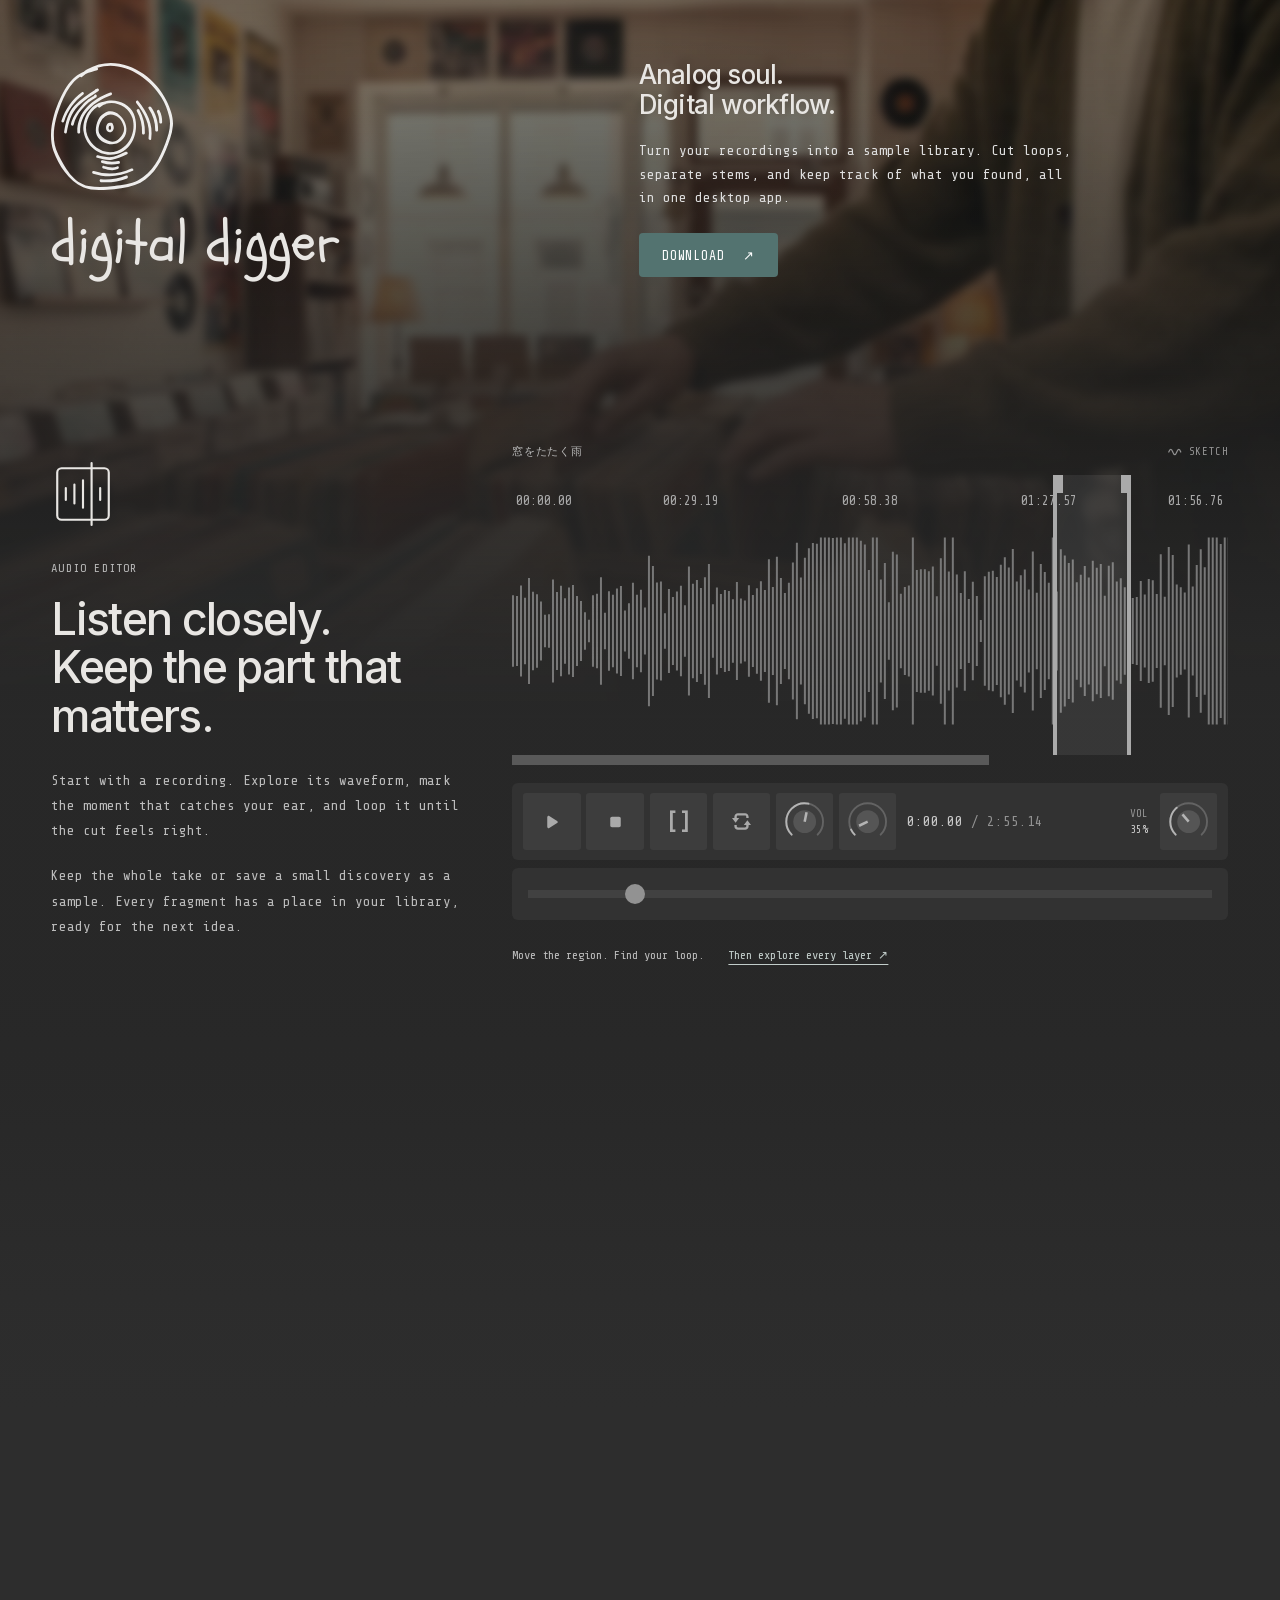
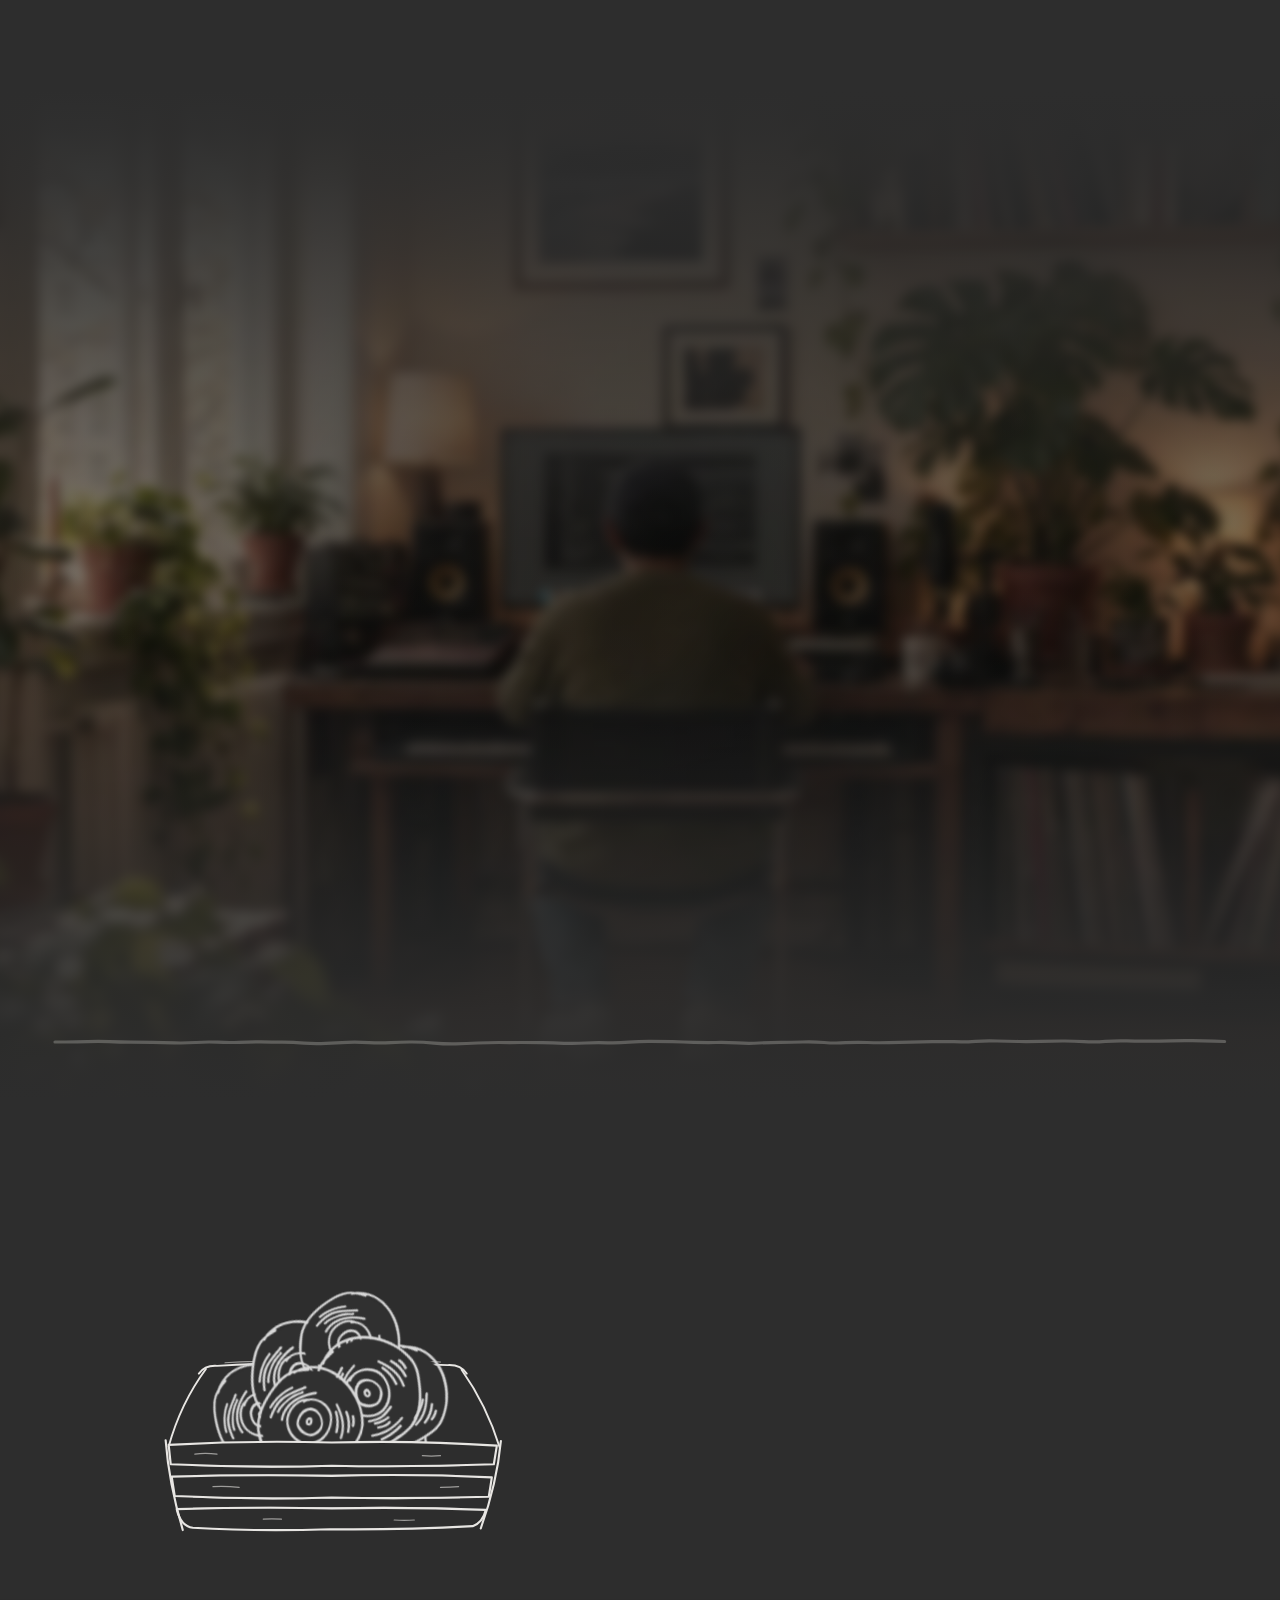
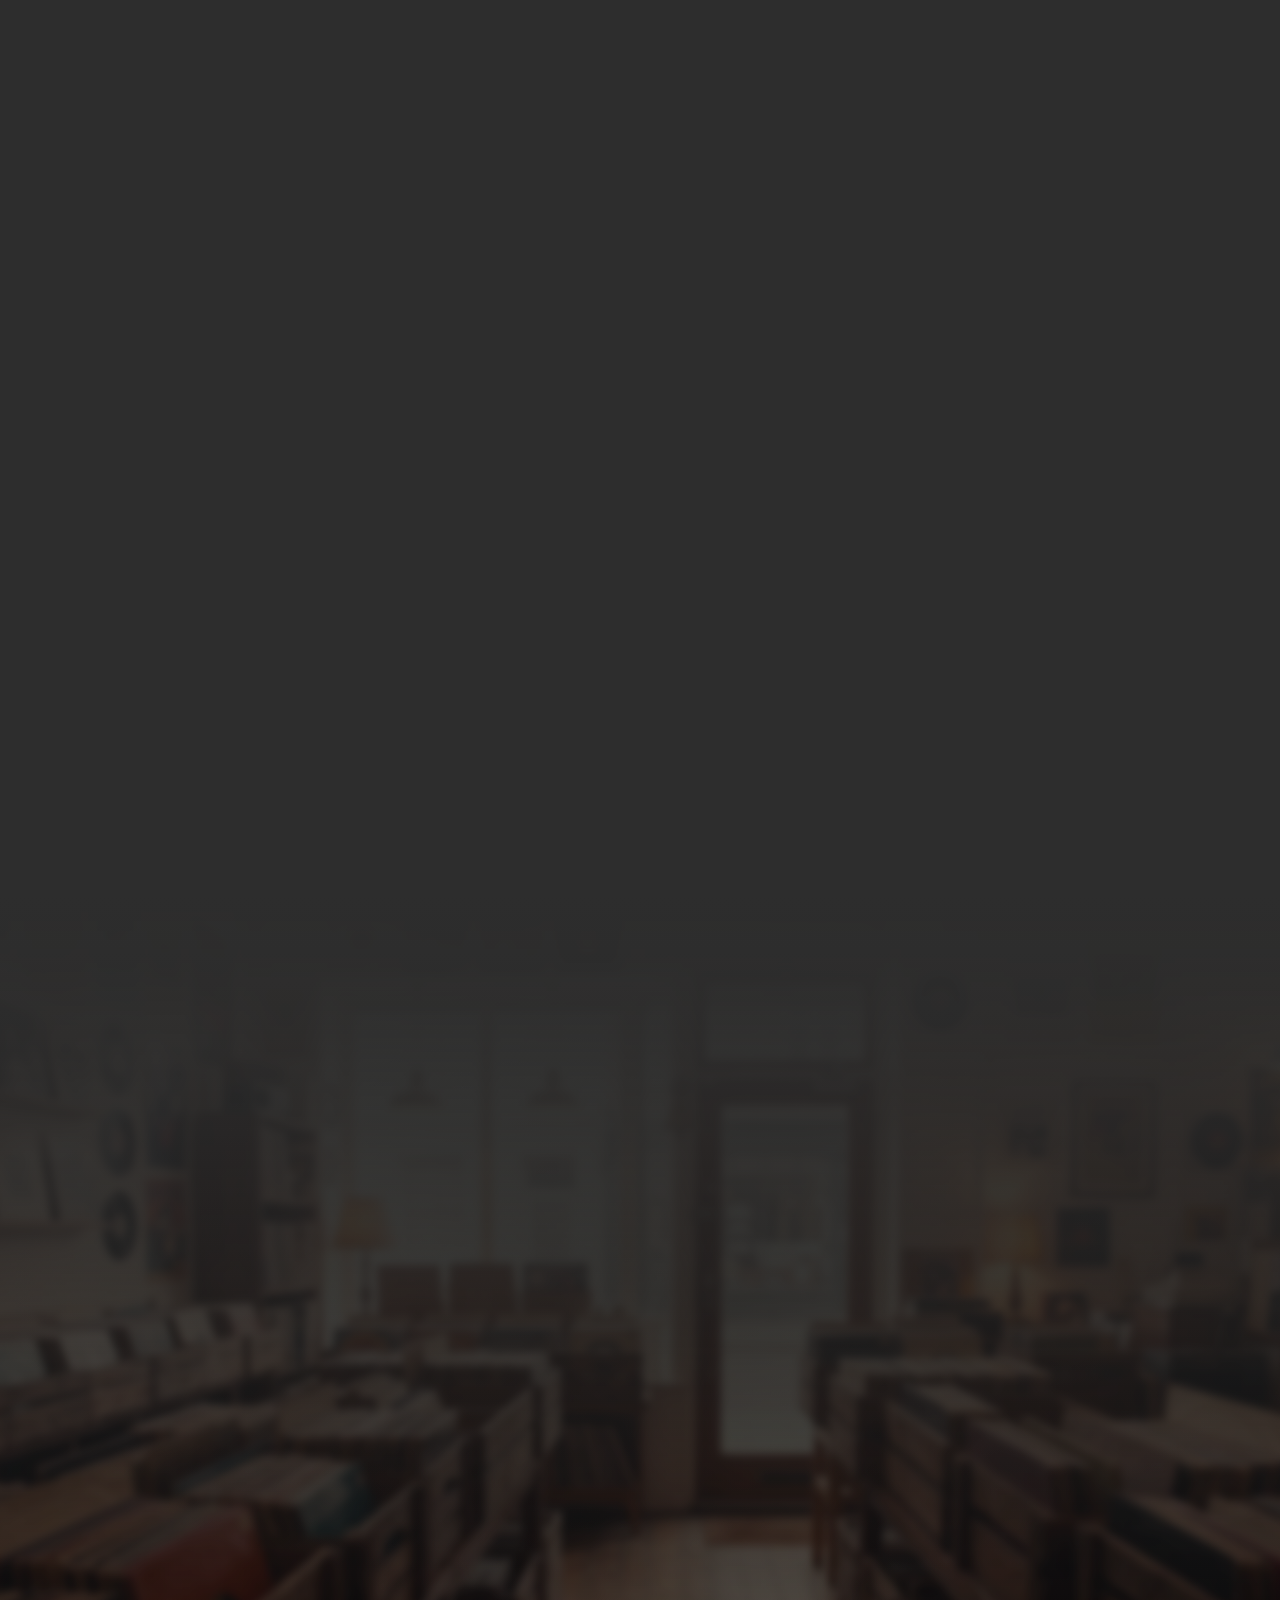
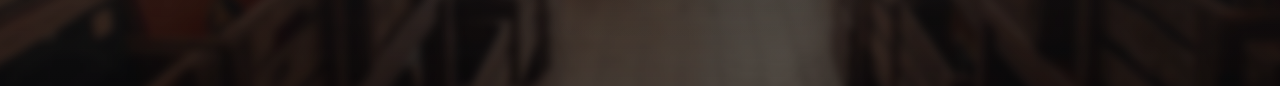
==== commit 98a3cb15: "Publish Analog soul landing page from c355ff0" ====
--- a/index.html
+++ b/index.html
@@ -81,7 +81,7 @@
 </style><style ng-app-id="ng">[_nghost-ng-c2969595333]{display:block}.hero-fragments[_ngcontent-ng-c2969595333]{--hero-extra-space: clamp(80px, 9vw, 128px);--hero-fade-extension: clamp(120px, 16vw, 200px);--hero-video-grade: var(--dd-film-hero-grade);isolation:isolate;padding:64px 0 calc(66px + var(--hero-extra-space))}.hero-media[_ngcontent-ng-c2969595333]{position:absolute;inset:0 0 calc(-1 * var(--hero-fade-extension));z-index:0;overflow:hidden;pointer-events:none}.hero-fragments[_ngcontent-ng-c2969595333]:after{content:"";position:absolute;inset-inline:0;bottom:calc(-1 * var(--hero-fade-extension) - 1px);height:3px;z-index:1;background:var(--dd-section-bg);pointer-events:none}.hero-media[_ngcontent-ng-c2969595333]:before{content:"";position:absolute;inset:-12px;z-index:0;pointer-events:none;background-image:url(/img/dd/landing/hero-record-digging-poster.jpg);background-size:cover;background-position:center 54%;filter:var(--hero-video-grade) blur(var(--dd-film-blur))}.hero-video[_ngcontent-ng-c2969595333]{position:absolute;inset:-12px;z-index:0;width:calc(100% + 24px);height:calc(100% + 24px);object-fit:cover;object-position:center 54%;filter:var(--hero-video-grade) blur(var(--dd-film-blur));pointer-events:none}.hero-media[_ngcontent-ng-c2969595333]:after{content:"";position:absolute;inset:0;z-index:0;pointer-events:none;background:linear-gradient(to bottom,color-mix(in srgb,var(--dd-section-bg) 12%,transparent) 0%,color-mix(in srgb,var(--dd-section-bg) 20%,transparent) 12%,color-mix(in srgb,var(--dd-section-bg) 32%,transparent) 25%,color-mix(in srgb,var(--dd-section-bg) 47%,transparent) 40%,color-mix(in srgb,var(--dd-section-bg) 64%,transparent) 55%,color-mix(in srgb,var(--dd-section-bg) 80%,transparent) 70%,color-mix(in srgb,var(--dd-section-bg) 91%,transparent) 82%,color-mix(in srgb,var(--dd-section-bg) 97.5%,transparent) 92%,color-mix(in srgb,var(--dd-section-bg) 99.5%,transparent) 98%,var(--dd-section-bg) 100%),var(--dd-film-vignette)}.fragment-hero-intro[_ngcontent-ng-c2969595333]{display:grid;grid-template-columns:minmax(0,1fr) minmax(0,1.1fr);gap:var(--dd-layout-gap);align-items:center;margin-bottom:0}.hero-fragments[_ngcontent-ng-c2969595333]   .fragment-brand[_ngcontent-ng-c2969595333]{margin:0;gap:22px}.fragment-brand[_ngcontent-ng-c2969595333]   .record[_ngcontent-ng-c2969595333]{width:clamp(80px,10vw,122px);height:auto}.fragment-brand[_ngcontent-ng-c2969595333]   .wordmark[_ngcontent-ng-c2969595333]{font-size:clamp(40px,4.45vw,58px)}.fragment-hero-copy[_ngcontent-ng-c2969595333]   h1[_ngcontent-ng-c2969595333]{font:500 26px/1.17 var(--dd-sans);letter-spacing:-.03em;margin:0 0 18px}.fragment-hero-copy[_ngcontent-ng-c2969595333]   p[_ngcontent-ng-c2969595333]{font:14px/1.7 var(--dd-mono);color:var(--dd-muted);max-width:440px}.fragment-hero-copy[_ngcontent-ng-c2969595333]   .actions[_ngcontent-ng-c2969595333]{margin-top:23px}@media(min-width:1401px),(min-width:1051px)and (not (any-pointer:coarse)){.hero-fragments[_ngcontent-ng-c2969595333]{--hero-overlap: clamp(160px, 24svh, 220px);padding:calc(24px + var(--opening-space)) 0 calc(24px + var(--hero-overlap));margin-bottom:calc(-1 * var(--hero-overlap))}}@media(max-width:1050px),(max-width:1400px)and (any-pointer:coarse){.hero-fragments[_ngcontent-ng-c2969595333]{--hero-copy-space: 80px;padding:86px 0 var(--dd-section-space)}.fragment-hero-intro[_ngcontent-ng-c2969595333]{grid-template-columns:1fr;gap:calc(var(--hero-copy-space) - 10px);margin-bottom:0}.hero-fragments[_ngcontent-ng-c2969595333]   .fragment-brand[_ngcontent-ng-c2969595333]{margin:0;gap:16px}.fragment-brand[_ngcontent-ng-c2969595333]   .record[_ngcontent-ng-c2969595333]{width:clamp(96px,26.4vw,118px)}.fragment-brand[_ngcontent-ng-c2969595333]   .wordmark[_ngcontent-ng-c2969595333]{font-size:clamp(44px,12.65vw,53px)}.fragment-hero-copy[_ngcontent-ng-c2969595333]   h1[_ngcontent-ng-c2969595333]{font-size:28px}.fragment-hero-copy[_ngcontent-ng-c2969595333]   p[_ngcontent-ng-c2969595333]{max-width:none}.fragment-hero-copy[_ngcontent-ng-c2969595333]   .actions[_ngcontent-ng-c2969595333]{margin-top:36px}}.hero-fragments[_ngcontent-ng-c2969595333]   .fragment-hero-copy[_ngcontent-ng-c2969595333]   p[_ngcontent-ng-c2969595333]{color:var(--dd-grey-de)}@media(max-width:1050px),(max-width:1400px)and (any-pointer:coarse){.hero-media[_ngcontent-ng-c2969595333]:before{background-position:47% center}.hero-video[_ngcontent-ng-c2969595333]{object-position:47% center}}.hero[_ngcontent-ng-c2969595333]{position:relative}.lockup[_ngcontent-ng-c2969595333]{display:flex;flex-direction:column;align-items:flex-start;width:fit-content;max-width:100%}.record[_ngcontent-ng-c2969595333]{filter:invert(1);opacity:.9;animation:ddf-spin 2s linear infinite}.record.paused[_ngcontent-ng-c2969595333]{animation-play-state:paused}.wordmark[_ngcontent-ng-c2969595333]{font:400 54px/1.1 var(--dd-hand);white-space:nowrap}.actions[_ngcontent-ng-c2969595333]{display:flex;align-items:center;flex-wrap:wrap;gap:20px}@media(max-width:1050px),(max-width:1400px)and (any-pointer:coarse){.actions[_ngcontent-ng-c2969595333]{justify-content:flex-start}}</style><style ng-app-id="ng">[_nghost-ng-c961830385]{display:block}.editor-section.section[_ngcontent-ng-c961830385]{--editor-content-shift: clamp(40px, 6vw, 80px);padding-top:calc(var(--dd-section-space) + var(--editor-content-shift));padding-bottom:calc(var(--dd-section-space) - var(--editor-content-shift));z-index:1;background:transparent}.editor-collage[_ngcontent-ng-c961830385]{position:relative;display:grid;grid-template-columns:410px minmax(0,1fr);gap:var(--dd-layout-gap);align-items:start}.editor-story-label[_ngcontent-ng-c961830385]{margin-bottom:18px;font:12px/1.4 var(--dd-mono);color:var(--dd-grey-b7);letter-spacing:.1em}.editor-story-icon[_ngcontent-ng-c961830385]{width:100px;height:100px;margin:0 0 16px -18px}.editor-story[_ngcontent-ng-c961830385]   h2[_ngcontent-ng-c961830385]{font:500 var(--dd-heading-size)/1.08 var(--dd-sans);letter-spacing:-.037em;margin:0 0 28px;max-width:410px}.editor-story-description[_ngcontent-ng-c961830385]{font:14px/1.8 var(--dd-mono);color:var(--dd-muted);text-wrap:pretty}.editor-story-description[_ngcontent-ng-c961830385]   p[_ngcontent-ng-c961830385] + p[_ngcontent-ng-c961830385]{margin-top:20px}.editor-fragment-content[_ngcontent-ng-c961830385]{min-width:0}.editor-fragment-caption[_ngcontent-ng-c961830385]{display:flex;align-items:center;justify-content:space-between;gap:12px;margin:0 0 18px;font:11px/1.5 var(--dd-mono);color:var(--dd-grey-b8);letter-spacing:.06em}.wave-style[_ngcontent-ng-c961830385]{display:inline-flex;align-items:center;gap:6px;min-height:32px;margin:-8px -8px -8px 0;padding:4px 8px;border:0;border-radius:3px;background:none;color:var(--dd-grey-92);font:inherit;letter-spacing:inherit;text-transform:uppercase;cursor:pointer}.wave-style[_ngcontent-ng-c961830385]:hover, .wave-style[aria-pressed=true][_ngcontent-ng-c961830385]{color:var(--dd-grey-ee)}.wave-style[aria-pressed=true][_ngcontent-ng-c961830385]{background:var(--dd-grey-41)}.wave-style[_ngcontent-ng-c961830385]   svg[_ngcontent-ng-c961830385]{width:16px;height:16px;fill:none;stroke:currentColor;stroke-width:1.4;stroke-linecap:round}.editor-player[_ngcontent-ng-c961830385]{min-height:0;container-type:inline-size}.editor-wave-viewport[_ngcontent-ng-c961830385]{overflow-x:auto;overflow-y:hidden;overscroll-behavior-x:contain;-webkit-user-select:none;user-select:none;scrollbar-width:none}.editor-wave-viewport[_ngcontent-ng-c961830385]::-webkit-scrollbar{display:none;width:0;height:0}.editor-wave-viewport.is-panning[_ngcontent-ng-c961830385], .editor-wave-viewport.is-panning[_ngcontent-ng-c961830385]   .editor-wave[_ngcontent-ng-c961830385]{cursor:grabbing}.editor-scrollbar[_ngcontent-ng-c961830385]{display:block;appearance:none;-webkit-appearance:none;width:100%;height:28px;margin:-9px 0;padding:0;border:0;border-radius:0;background:transparent;cursor:ew-resize;touch-action:pan-y}.editor-scrollbar[_ngcontent-ng-c961830385]::-webkit-slider-runnable-track{height:10px;border:0;background:transparent}.editor-scrollbar[_ngcontent-ng-c961830385]::-webkit-slider-thumb{appearance:none;-webkit-appearance:none;width:var(--scroll-thumb-width);height:10px;margin:0;border:0;border-radius:0;background:#595959;box-shadow:none}.editor-scrollbar[_ngcontent-ng-c961830385]::-moz-range-track{height:10px;border:0;background:transparent}.editor-scrollbar[_ngcontent-ng-c961830385]::-moz-range-thumb{width:var(--scroll-thumb-width);height:10px;border:0;border-radius:0;background:#595959;box-shadow:none}.editor-scrollbar[_ngcontent-ng-c961830385]:disabled{cursor:default}.editor-wave[_ngcontent-ng-c961830385]{position:relative;height:clamp(200px,26vw,290px);overflow:hidden;touch-action:pan-x pan-y;cursor:grab}.timeline[_ngcontent-ng-c961830385]{position:absolute;inset:31px 0 auto;font:13px var(--dd-mono);color:var(--dd-grey-aa);pointer-events:none;z-index:2}.timeline[_ngcontent-ng-c961830385]   span[_ngcontent-ng-c961830385]{position:absolute;transform:translate(-50%);white-space:nowrap}.timeline[_ngcontent-ng-c961830385]   span[_ngcontent-ng-c961830385]:first-child{transform:translate(4px)}.timeline[_ngcontent-ng-c961830385]   span[_ngcontent-ng-c961830385]:last-child{transform:translate(calc(-100% - 4px))}.editor-wave-bars[_ngcontent-ng-c961830385]{position:absolute;inset:76px 0 32px;pointer-events:none}.editor-wave-bars[_ngcontent-ng-c961830385]   dd-waveform[_ngcontent-ng-c961830385]{color:var(--dd-grey-77)}.region[_ngcontent-ng-c961830385]{position:absolute;top:0;bottom:0;background:var(--dd-white-a12);cursor:grab;touch-action:none}.region[_ngcontent-ng-c961830385]:active{cursor:grabbing}.region-handle[_ngcontent-ng-c961830385]{position:absolute;top:0;bottom:0;width:8px;border-left:4px solid var(--dd-grey-aa);touch-action:none;cursor:ew-resize}.region-handle[_ngcontent-ng-c961830385]:before{content:"";display:block;width:6px;height:18px;background:var(--dd-grey-aa)}.region-handle.end[_ngcontent-ng-c961830385]{transform:translate(-100%);border-left:0;border-right:4px solid var(--dd-grey-aa)}.region-handle.end[_ngcontent-ng-c961830385]:before{margin-left:-2px}.transport[_ngcontent-ng-c961830385]{--transport-size: clamp(24px, 8cqw, 64px);--transport-gap: clamp(2px, .8cqw, 8px);display:flex;align-items:center;flex-wrap:nowrap;gap:var(--transport-gap);margin-top:18px;padding:12px clamp(4px,1.6cqw,16px);background:var(--dd-grey-32);border-radius:6px}.transport-buttons[_ngcontent-ng-c961830385]{display:flex;flex:0 0 auto;gap:var(--transport-gap)}.transport[_ngcontent-ng-c961830385]   button[_ngcontent-ng-c961830385], .position-dial[_ngcontent-ng-c961830385]{width:var(--transport-size);height:var(--transport-size);flex:0 0 var(--transport-size);padding:clamp(2px,1.2cqw,10px);display:grid;place-items:center;background:var(--dd-grey-3d);border:2px solid transparent;border-radius:3px;color:var(--dd-grey-aa)}.transport[_ngcontent-ng-c961830385]   button[_ngcontent-ng-c961830385]:hover{background:var(--dd-grey-45);border-color:var(--dd-grey-63);color:var(--dd-chip-ink)}.transport[_ngcontent-ng-c961830385]   button.active[_ngcontent-ng-c961830385]{background:var(--dd-accent-a70);color:var(--dd-grey-ee);border-color:transparent}.transport[_ngcontent-ng-c961830385]   dd-icon[_ngcontent-ng-c961830385]{font-size:14px}.transport[_ngcontent-ng-c961830385]   dd-icon[name=loop][_ngcontent-ng-c961830385]{font-size:clamp(14px,4cqw,19px)}.transport[_ngcontent-ng-c961830385]   .region-toggle[_ngcontent-ng-c961830385]{font:bold clamp(16px,4cqw,22px) var(--dd-mono)}.position-dial[_ngcontent-ng-c961830385]{padding:0;border:0;cursor:ns-resize;touch-action:none;-webkit-user-select:none;user-select:none}.position-dial[_ngcontent-ng-c961830385]   svg[_ngcontent-ng-c961830385]{width:100%;height:100%}.time[_ngcontent-ng-c961830385]{flex:0 0 auto;margin-left:var(--transport-gap);font:clamp(10px,2.4cqw,14px) var(--dd-mono);color:var(--dd-chip-ink);font-variant-numeric:tabular-nums;white-space:nowrap}.time[_ngcontent-ng-c961830385]   .duration[_ngcontent-ng-c961830385]{color:var(--dd-grey-92)}.time-mobile[_ngcontent-ng-c961830385]{display:none}.volume-control[_ngcontent-ng-c961830385]{display:flex;flex:0 0 auto;align-items:center;gap:var(--transport-gap);margin-left:auto}.volume-label[_ngcontent-ng-c961830385]{display:grid;gap:3px;min-width:4ch;font:11px/1.2 var(--dd-mono);color:var(--dd-grey-92);font-variant-numeric:tabular-nums}.volume-label[_ngcontent-ng-c961830385]   span[_ngcontent-ng-c961830385]{color:var(--dd-chip-ink)}.zoom-toolbar[_ngcontent-ng-c961830385]{display:flex;align-items:center;margin-top:8px;padding:8px 16px;background:var(--dd-grey-32);border-radius:6px}.zoom-toolbar[_ngcontent-ng-c961830385]   input[_ngcontent-ng-c961830385]{flex:1;min-width:0;width:100%;height:44px;margin:0;appearance:none;background:transparent;cursor:pointer}.zoom-toolbar[_ngcontent-ng-c961830385]   input[_ngcontent-ng-c961830385]::-webkit-slider-runnable-track{height:8px;border:0;border-radius:0;background:var(--dd-grey-41)}.zoom-toolbar[_ngcontent-ng-c961830385]   input[_ngcontent-ng-c961830385]::-webkit-slider-thumb{appearance:none;width:20px;height:20px;margin-top:-6px;border:0;border-radius:50px;background:var(--dd-grey-92)}.zoom-toolbar[_ngcontent-ng-c961830385]   input[_ngcontent-ng-c961830385]::-moz-range-track{height:8px;border:0;border-radius:0;background:var(--dd-grey-41)}.zoom-toolbar[_ngcontent-ng-c961830385]   input[_ngcontent-ng-c961830385]::-moz-range-progress{height:8px;background:var(--dd-grey-41)}.zoom-toolbar[_ngcontent-ng-c961830385]   input[_ngcontent-ng-c961830385]::-moz-range-thumb{width:20px;height:20px;border:0;border-radius:50px;background:var(--dd-grey-92)}.editor-annotation[_ngcontent-ng-c961830385]{display:none}.editor-fragment-note[_ngcontent-ng-c961830385]{display:flex;justify-content:flex-start;gap:24px;margin-top:26px;font:12px/1.6 var(--dd-mono);color:var(--dd-muted)}.editor-fragment-note[_ngcontent-ng-c961830385]   a[_ngcontent-ng-c961830385]{color:var(--dd-accent-link);text-decoration:underline;text-underline-offset:5px}.audio-error[_ngcontent-ng-c961830385]{font:12px var(--dd-mono);margin-top:12px}@media(max-width:1050px),(max-width:1400px)and (any-pointer:coarse){.editor-section.section[_ngcontent-ng-c961830385]{z-index:1;background:transparent;margin-top:0;padding-block:var(--dd-section-space)}.editor-collage[_ngcontent-ng-c961830385]{grid-template-columns:1fr;gap:32px}.editor-story[_ngcontent-ng-c961830385]   h2[_ngcontent-ng-c961830385], .editor-story-description[_ngcontent-ng-c961830385]{max-width:none}.editor-annotation[_ngcontent-ng-c961830385]{display:block;position:relative;min-height:46px;color:var(--dd-grey-b7);font:19px/1.4 var(--dd-hand);pointer-events:none}.editor-annotation[_ngcontent-ng-c961830385]   span[_ngcontent-ng-c961830385]{display:inline-block;transform:rotate(-5deg)}.editor-annotation[_ngcontent-ng-c961830385]   svg[_ngcontent-ng-c961830385]{position:absolute;top:-10px;width:56px;height:36px;stroke:var(--dd-grey-9c);stroke-width:1.4;stroke-linecap:round;stroke-linejoin:round}.region-note[_ngcontent-ng-c961830385]{margin:0 0 12px;padding:0 calc(20% + 52px) 16px 0;text-align:right}.region-note[_ngcontent-ng-c961830385]   svg[_ngcontent-ng-c961830385]{right:calc(20% - 12px);top:18px}.zoom-note[_ngcontent-ng-c961830385]{margin-top:14px;padding:16px 0 0 78px}.zoom-note[_ngcontent-ng-c961830385]   svg[_ngcontent-ng-c961830385]{left:16px}.zoom-note[_ngcontent-ng-c961830385]   span[_ngcontent-ng-c961830385]{transform:rotate(4deg)}.editor-fragment-note[_ngcontent-ng-c961830385] > span[_ngcontent-ng-c961830385]{display:none}}@media(max-width:1050px)and (max-width:480px),(max-width:1400px)and (any-pointer:coarse)and (max-width:480px){.editor-annotation[_ngcontent-ng-c961830385]{font-size:17px}}@media(max-width:1050px),(max-width:1400px)and (any-pointer:coarse){.transport[_ngcontent-ng-c961830385]{--transport-size: clamp(28px, calc((100cqw - 52px) / 7), 48px);--transport-gap: 6px;margin-top:24px;padding:12px 8px}.transport[_ngcontent-ng-c961830385]   button[_ngcontent-ng-c961830385], .position-dial[_ngcontent-ng-c961830385]{min-height:44px}.transport[_ngcontent-ng-c961830385]   dd-icon[_ngcontent-ng-c961830385]{font-size:10px}.transport[_ngcontent-ng-c961830385]   dd-icon[name=loop][_ngcontent-ng-c961830385]{font-size:14px}.transport[_ngcontent-ng-c961830385]   .region-toggle[_ngcontent-ng-c961830385]{font-size:clamp(12px,4.5cqw,16px)}.position-dial[_ngcontent-ng-c961830385]   svg[_ngcontent-ng-c961830385]{width:60%;height:60%}.time-desktop[_ngcontent-ng-c961830385]{display:none}.zoom-controls[_ngcontent-ng-c961830385]{display:grid;grid-template-columns:minmax(0,1fr) auto;gap:12px;margin-top:14px}.time-mobile[_ngcontent-ng-c961830385]{display:flex;align-items:center;justify-content:center;gap:4px;margin-left:0;min-height:44px;padding:0 14px;background:var(--dd-grey-32);border-radius:6px;font-size:12px;line-height:1.4}.zoom-toolbar[_ngcontent-ng-c961830385]{margin-top:0;padding:4px 14px}.zoom-toolbar[_ngcontent-ng-c961830385]   input[_ngcontent-ng-c961830385]{height:36px}.zoom-toolbar[_ngcontent-ng-c961830385]   input[_ngcontent-ng-c961830385]::-webkit-slider-runnable-track{height:4px}.zoom-toolbar[_ngcontent-ng-c961830385]   input[_ngcontent-ng-c961830385]::-webkit-slider-thumb{width:16px;height:16px;margin-top:-6px}.zoom-toolbar[_ngcontent-ng-c961830385]   input[_ngcontent-ng-c961830385]::-moz-range-track, .zoom-toolbar[_ngcontent-ng-c961830385]   input[_ngcontent-ng-c961830385]::-moz-range-progress{height:4px}.zoom-toolbar[_ngcontent-ng-c961830385]   input[_ngcontent-ng-c961830385]::-moz-range-thumb{width:16px;height:16px}@container (max-width: 420px){.volume-label[_ngcontent-ng-c961830385]{display:none}}.editor-fragment-note[_ngcontent-ng-c961830385]{flex-wrap:wrap;gap:16px;margin-top:24px}}@media(min-width:1401px),(min-width:1051px)and (not (any-pointer:coarse)){.editor-section.section[_ngcontent-ng-c961830385]{z-index:1;background:transparent;padding:calc(var(--opening-space) + 30px + var(--editor-content-shift)) 0 calc(var(--opening-space) + 70px - var(--editor-content-shift))}.editor-fragment-caption[_ngcontent-ng-c961830385]{margin-bottom:14px}.editor-wave[_ngcontent-ng-c961830385]{height:clamp(170px,100svh - 590px,280px)}.timeline[_ngcontent-ng-c961830385]{top:18px}.editor-wave-bars[_ngcontent-ng-c961830385]{inset:52px 0 20px}.transport[_ngcontent-ng-c961830385]{margin-top:clamp(12px,12px + (100svh - 720px) / 30,18px);padding-block:10px}.zoom-toolbar[_ngcontent-ng-c961830385]{padding-block:4px}.editor-fragment-note[_ngcontent-ng-c961830385]{margin-top:clamp(16px,16px + (100svh - 720px) / 18,26px)}}@container (max-width: 400px){@media(min-width:1401px),(min-width:1051px)and (not (any-pointer:coarse)){.transport[_ngcontent-ng-c961830385]{--transport-size: clamp(24px, calc((100cqw - 124px) / 7), 40px)}}.volume-label[_ngcontent-ng-c961830385]{display:none}}@media(pointer:coarse){.region-handle[_ngcontent-ng-c961830385]:after{content:"";position:absolute;inset:0 -18px}}</style><style ng-app-id="ng">[_nghost-ng-c921630436]{display:block}.two-ways[_ngcontent-ng-c921630436]{--cut-paper: var(--dd-import-bg);background:linear-gradient(to bottom,var(--dd-opening-import-join) 0%,color-mix(in srgb,var(--dd-opening-import-join) 85%,var(--dd-import-bg)) 15%,color-mix(in srgb,var(--dd-opening-import-join) 50%,var(--dd-import-bg)) 30%,color-mix(in srgb,var(--dd-opening-import-join) 15%,var(--dd-import-bg)) 45%,var(--dd-import-bg) 60%)}.two-ways[_ngcontent-ng-c921630436] > .wrap[_ngcontent-ng-c921630436]{display:grid;grid-template-columns:repeat(2,minmax(0,1fr));grid-template-areas:"animation copy";gap:var(--dd-layout-gap);align-items:center}.two-ways-heading[_ngcontent-ng-c921630436]{display:grid;grid-template-columns:minmax(0,1fr);text-align:left}.two-ways-heading[_ngcontent-ng-c921630436]{grid-area:copy;align-items:start;gap:28px}.import-section-icon[_ngcontent-ng-c921630436]{display:block;width:100px;height:100px;margin:0 0 16px -18px;filter:brightness(0) invert(.9)}.two-ways-description[_ngcontent-ng-c921630436]{font:14px/1.8 var(--dd-mono);color:var(--dd-muted);text-wrap:pretty}.two-ways-description[_ngcontent-ng-c921630436]   p[_ngcontent-ng-c921630436] + p[_ngcontent-ng-c921630436]{margin-top:20px}.two-ways-visual[_ngcontent-ng-c921630436]{grid-area:animation;display:grid;gap:20px;min-width:0}@media(max-width:1050px),(max-width:1400px)and (any-pointer:coarse){.two-ways[_ngcontent-ng-c921630436] > .wrap[_ngcontent-ng-c921630436]{grid-template-columns:minmax(0,1fr);grid-template-areas:"copy" "animation";gap:0}.two-ways-heading[_ngcontent-ng-c921630436]{grid-template-columns:1fr;gap:24px}.two-ways-description[_ngcontent-ng-c921630436]{max-width:none}.two-ways-visual[_ngcontent-ng-c921630436]{margin-top:36px;gap:20px}dd-waveform-cut[_ngcontent-ng-c921630436]{width:100%}}</style><style ng-app-id="ng">[_nghost-ng-c3161282090]{display:block}.separation[_ngcontent-ng-c3161282090]{--stem-surface: rgb(65 65 65 / 58%);--stem-control: color-mix(in srgb, var(--dd-grey-4b) 50%, transparent);--separation-film-blur: calc(var(--dd-film-blur) + 2px);background:var(--dd-stems-bg);isolation:isolate}.separation-section-icon[_ngcontent-ng-c3161282090]{display:block;width:100px;height:100px;margin:0 0 16px -18px}.separation.section[_ngcontent-ng-c3161282090]{padding-bottom:calc(var(--dd-section-space) + 1px);margin-bottom:-1px}.separation[_ngcontent-ng-c3161282090]:before{content:"";position:absolute;inset:-1px 0;z-index:1;border-top:3px solid var(--dd-import-bg);border-bottom:3px solid var(--dd-collection-bg);pointer-events:none}.separation-media[_ngcontent-ng-c3161282090]{position:absolute;inset:0;z-index:0;overflow:hidden;pointer-events:none}.separation-media[_ngcontent-ng-c3161282090]:before{content:"";position:absolute;inset:-18px;background:url(/img/dd/landing/stems-studio-2026-poster.jpg) center/cover no-repeat;filter:var(--dd-film-hero-grade) blur(var(--separation-film-blur))}.separation-video[_ngcontent-ng-c3161282090]{position:absolute;inset:-18px;width:calc(100% + 36px);height:calc(100% + 36px);object-fit:cover;object-position:center;filter:var(--dd-film-hero-grade) blur(var(--separation-film-blur))}.separation-media[_ngcontent-ng-c3161282090]:after{content:"";position:absolute;inset:-2px;background:linear-gradient(to bottom,var(--dd-import-bg) 2px,color-mix(in srgb,var(--dd-import-bg) 99.5%,transparent) 1%,color-mix(in srgb,var(--dd-import-bg) 97.5%,transparent) 4%,color-mix(in srgb,var(--dd-import-bg) 91%,transparent) 9%,color-mix(in srgb,var(--dd-import-bg) 80%,transparent) 15%,color-mix(in srgb,var(--dd-import-bg) 64%,transparent) 22.5%,color-mix(in srgb,var(--dd-import-bg) 47%,transparent) 30%,color-mix(in srgb,var(--dd-import-bg) 32%,transparent) 37.5%,color-mix(in srgb,var(--dd-stems-bg) 20%,transparent) 44%,color-mix(in srgb,var(--dd-stems-bg) 18%,transparent) 50%,color-mix(in srgb,var(--dd-stems-bg) 20%,transparent) 56%,color-mix(in srgb,var(--dd-collection-bg) 32%,transparent) 62.5%,color-mix(in srgb,var(--dd-collection-bg) 47%,transparent) 70%,color-mix(in srgb,var(--dd-collection-bg) 64%,transparent) 77.5%,color-mix(in srgb,var(--dd-collection-bg) 80%,transparent) 85%,color-mix(in srgb,var(--dd-collection-bg) 91%,transparent) 91%,color-mix(in srgb,var(--dd-collection-bg) 97.5%,transparent) 96%,color-mix(in srgb,var(--dd-collection-bg) 99.5%,transparent) 99%,var(--dd-collection-bg) calc(100% - 2px)),var(--dd-film-vignette)}.flow[_ngcontent-ng-c3161282090]{zoom:.88;width:88%;margin-inline:auto;--node-size: 150px;--core-column: 166px;--flow-gap: 34px;display:grid;grid-template-columns:1fr var(--core-column) 1.3fr;align-items:center;gap:var(--flow-gap);margin-top:65px;min-height:345px}.source[_ngcontent-ng-c3161282090], .core[_ngcontent-ng-c3161282090]{position:relative;height:var(--node-size);margin-top:36px;margin-bottom:60px}.source[_ngcontent-ng-c3161282090]{display:flex;align-items:center}.source-wave[_ngcontent-ng-c3161282090]{width:100%;height:110px;padding:0;border:0;border-radius:0;background:transparent}.source-caption[_ngcontent-ng-c3161282090]{position:absolute;bottom:100%;left:0;right:0;display:flex;justify-content:space-between;margin-bottom:16px;font:11px var(--dd-mono);color:var(--dd-grey-b8)}.source-title[_ngcontent-ng-c3161282090]{position:absolute;display:flex;width:100%;align-items:center;gap:10px;top:100%;left:0;margin-top:17px;font:13px var(--dd-mono);text-transform:uppercase;color:var(--dd-grey-b8)}.source-title[_ngcontent-ng-c3161282090]   span[_ngcontent-ng-c3161282090]{min-width:0;overflow:hidden;text-overflow:ellipsis;white-space:nowrap}.source-meta[_ngcontent-ng-c3161282090]{position:absolute;top:calc(100% + 40px);left:0;font:11px/1.5 var(--dd-mono);color:var(--dd-grey-aa)}.core[_ngcontent-ng-c3161282090]{width:var(--node-size);justify-self:center;display:flex;flex-direction:column;align-items:center;--connector-span: calc(var(--flow-gap) + (var(--core-column) - var(--node-size)) / 2)}.core-button[_ngcontent-ng-c3161282090]{padding:0;background:var(--dd-accent);border:0;border-radius:19px;width:var(--node-size);height:var(--node-size);flex-shrink:0;display:grid;place-items:center}.core-button[_ngcontent-ng-c3161282090]   img[_ngcontent-ng-c3161282090]{width:100px;height:100px;object-fit:contain}.core-button[_ngcontent-ng-c3161282090]:hover{background:var(--dd-accent-hover)}.core-button[_ngcontent-ng-c3161282090]:disabled{cursor:progress}.is-separating[_ngcontent-ng-c3161282090]   .core-button[_ngcontent-ng-c3161282090]{background:var(--stem-surface)}.is-separating[_ngcontent-ng-c3161282090]   .core-button[_ngcontent-ng-c3161282090]:hover{background:var(--dd-grey-46)}.core[_ngcontent-ng-c3161282090]:before, .core[_ngcontent-ng-c3161282090]:after{content:"";position:absolute;top:50%;height:17px;width:var(--connector-span);transform:translateY(-50%);background:var(--dd-grey-aa);-webkit-mask:url(/img/dd/act/angle-right.svg) center/9px 17px no-repeat;mask:url(/img/dd/act/angle-right.svg) center/9px 17px no-repeat;pointer-events:none}.core[_ngcontent-ng-c3161282090]:before{left:calc(-1 * var(--connector-span))}.core[_ngcontent-ng-c3161282090]:after{right:calc(-1 * var(--connector-span))}.core-label[_ngcontent-ng-c3161282090]{position:absolute;top:calc(100% + 14px);width:max-content;white-space:nowrap;font:11px/1.6 var(--dd-mono);color:var(--dd-grey-b8);text-align:left}.stems[_ngcontent-ng-c3161282090]{display:grid;gap:18px}.stem[_ngcontent-ng-c3161282090]{display:grid;grid-template-columns:40px minmax(0,1fr) 24px;gap:14px;align-items:center;width:100%;text-align:left;padding:18px 24px;border:0;border-radius:6px;background:var(--stem-surface);color:var(--dd-grey-c2);transition:opacity .3s}.stem-controls[_ngcontent-ng-c3161282090]{display:flex;align-items:center;gap:8px}.stem-play[_ngcontent-ng-c3161282090]{position:relative;display:grid;place-items:center;flex:0 0 16px;width:16px;height:16px;padding:0;border:0;border-radius:0;background:transparent;color:var(--dd-grey-aa);font-size:14px}.stem-play[_ngcontent-ng-c3161282090]:after{content:"";position:absolute;inset:-14px}.stem-play[_ngcontent-ng-c3161282090]:hover, .stem-play.is-playing[_ngcontent-ng-c3161282090]{color:var(--dd-accent-link)}.stem-play[_ngcontent-ng-c3161282090]:disabled{opacity:.35;cursor:progress}.stem-play[_ngcontent-ng-c3161282090]:focus-visible, .source-wave[_ngcontent-ng-c3161282090]:focus-visible, .wave[_ngcontent-ng-c3161282090]:focus-visible, .mix-toggle[_ngcontent-ng-c3161282090]:focus-visible{outline:2px solid var(--dd-focus);outline-offset:3px}.stem-icon[_ngcontent-ng-c3161282090]{display:block;width:16px;height:16px;flex:0 0 16px;justify-self:center;background:currentColor;-webkit-mask:var(--stem-icon) center/contain no-repeat;mask:var(--stem-icon) center/contain no-repeat}.wave[_ngcontent-ng-c3161282090]{position:relative;min-width:0;height:42px;overflow:hidden;padding:0;border:0;background:transparent}.mix-toggle[_ngcontent-ng-c3161282090]{transition:background-color .2s,color .2s,opacity .2s;display:grid;place-items:center;width:24px;height:25px;padding:0;border:0;background:var(--stem-control);border-radius:3px;font:12px var(--dd-mono);color:var(--dd-grey-de)}.stem[_ngcontent-ng-c3161282090]:hover   .mix-toggle[_ngcontent-ng-c3161282090]{background:var(--dd-grey-56);color:var(--dd-grey-f0)}.stem.is-selected[_ngcontent-ng-c3161282090]   .mix-toggle[_ngcontent-ng-c3161282090]{background:var(--dd-accent);color:var(--dd-accent-ink)}.stems.has-selection[_ngcontent-ng-c3161282090]   .stem[_ngcontent-ng-c3161282090]:not(.is-selected){opacity:.25}.stems.has-selection[_ngcontent-ng-c3161282090]   .stem[_ngcontent-ng-c3161282090]:not(.is-selected):hover, .stems.has-selection[_ngcontent-ng-c3161282090]   .stem[_ngcontent-ng-c3161282090]:not(.is-selected):focus-within{opacity:.6}.stem-footer[_ngcontent-ng-c3161282090]{position:relative;top:30px;margin-top:35px;height:1px}.stem-footer[_ngcontent-ng-c3161282090]   dd-sketch-frame[_ngcontent-ng-c3161282090]{--dd-sketch-stroke-width: 3.2;inset:-6px 0;opacity:.3}.separation-progress[_ngcontent-ng-c3161282090]{position:absolute;inset:0;display:flex;flex-direction:column;align-items:center;justify-content:center;gap:10px;pointer-events:none;font:16px var(--dd-mono);font-variant-numeric:tabular-nums}.progress-vinyl[_ngcontent-ng-c3161282090]{width:calc(var(--node-size) * .46);height:calc(var(--node-size) * .46);filter:invert(1);opacity:.92;animation:ddf-spin 1.6s linear infinite}.is-separating[_ngcontent-ng-c3161282090]   .core-button[_ngcontent-ng-c3161282090]   img[_ngcontent-ng-c3161282090]{visibility:hidden}.is-separating[_ngcontent-ng-c3161282090]   .wave[_ngcontent-ng-c3161282090]   dd-waveform[_ngcontent-ng-c3161282090]{clip-path:inset(0 calc(100% - var(--track-progress)) 0 0);opacity:.72}.is-separating[_ngcontent-ng-c3161282090]   .wave[_ngcontent-ng-c3161282090]:before{content:"";position:absolute;inset:50% 0 auto;height:1px;background:var(--dd-white-a12)}.is-separating[_ngcontent-ng-c3161282090]   .mix-toggle[_ngcontent-ng-c3161282090]{opacity:.35}.is-revealing[_ngcontent-ng-c3161282090]   .wave[_ngcontent-ng-c3161282090]   dd-waveform[_ngcontent-ng-c3161282090]{transition:opacity .18s ease-out;transition-delay:calc(var(--reveal-order) * 35ms)}.audio-error[_ngcontent-ng-c3161282090]{margin-top:12px;font:12px var(--dd-mono)}@media(min-width:1401px),(min-width:1051px)and (not (any-pointer:coarse)){.flow[_ngcontent-ng-c3161282090]{--flow-gap: 64px;width:100%;grid-template-columns:minmax(0,1fr) var(--core-column) minmax(0,1fr)}.stem-icon[_ngcontent-ng-c3161282090]{justify-self:start}}@media(max-width:1050px),(max-width:1400px)and (any-pointer:coarse){.flow[_ngcontent-ng-c3161282090]{--node-size: 128px;--core-column: 135px;--flow-gap: 34px;grid-template-columns:1fr var(--core-column);gap:25px 34px}.stems[_ngcontent-ng-c3161282090]{grid-column:1/-1;grid-template-columns:repeat(2,minmax(0,1fr));gap:22px 28px}.core[_ngcontent-ng-c3161282090]:after{display:none}.stem[_ngcontent-ng-c3161282090]{gap:8px}}@media(max-width:1050px),(max-width:1400px)and (any-pointer:coarse){.flow[_ngcontent-ng-c3161282090]{--node-size: 96px;--core-column: 125px;width:100%;margin-top:40px}.core-button[_ngcontent-ng-c3161282090]{border-radius:14px}.core-button[_ngcontent-ng-c3161282090]   img[_ngcontent-ng-c3161282090]{width:64px;height:64px}.stem-footer[_ngcontent-ng-c3161282090]{top:0;margin-top:42px}}@media(max-width:1050px)and (min-width:761px),(max-width:1400px)and (any-pointer:coarse)and (min-width:761px){.stem-footer[_ngcontent-ng-c3161282090]{margin-top:62px}}@media(max-width:480px){.flow[_ngcontent-ng-c3161282090]{--node-size: 88px;--core-column: 107px;--flow-gap: 24px;gap:24px}.core-button[_ngcontent-ng-c3161282090]{border-radius:14px}.stem[_ngcontent-ng-c3161282090]{padding:16px 14px}.source-wave[_ngcontent-ng-c3161282090]{height:80px}.source-caption[_ngcontent-ng-c3161282090]{font-size:10px}}@media(max-width:600px){.source-meta[_ngcontent-ng-c3161282090]{display:none}.stems[_ngcontent-ng-c3161282090]{grid-template-columns:minmax(0,1fr);gap:16px}.stem[_ngcontent-ng-c3161282090]{padding:18px 20px}}</style><style ng-app-id="ng">[_nghost-ng-c1113604453]{display:block}.video-section[_ngcontent-ng-c1113604453]{background:var(--dd-closing-bg)}.video-layout[_ngcontent-ng-c1113604453]{display:grid;grid-template-columns:minmax(0,.65fr) minmax(0,1.35fr);align-items:center;gap:var(--dd-layout-gap)}.video-copy[_ngcontent-ng-c1113604453]   .description[_ngcontent-ng-c1113604453]{margin-top:24px}.video-section-icon[_ngcontent-ng-c1113604453]{width:88px;height:88px;margin:0 0 16px -9px}.youtube-link[_ngcontent-ng-c1113604453]{display:inline-flex;align-items:center;gap:12px;min-height:var(--dd-control-size);margin-top:20px;color:var(--dd-accent-link);font:13px/1.5 var(--dd-mono);text-decoration:underline;text-underline-offset:4px}.youtube-link[_ngcontent-ng-c1113604453]:hover{color:var(--dd-white)}.video-stage[_ngcontent-ng-c1113604453]{min-width:0;padding:30px}.video-frame[_ngcontent-ng-c1113604453]{position:relative;aspect-ratio:16/9;background:var(--dd-bg-deep);border-radius:4px}.video-frame[_ngcontent-ng-c1113604453]   dd-sketch-frame[_ngcontent-ng-c1113604453]{--dd-sketch-stroke-width: 3.2;inset:-8px;z-index:1}.video-poster[_ngcontent-ng-c1113604453], iframe[_ngcontent-ng-c1113604453]{display:block;width:100%;height:100%;border:0;border-radius:inherit}iframe[_ngcontent-ng-c1113604453]{position:absolute;inset:0}.video-poster[_ngcontent-ng-c1113604453]{position:relative;padding:0;overflow:hidden;background:none}.video-poster[_ngcontent-ng-c1113604453]   img[_ngcontent-ng-c1113604453]{width:100%;height:100%;object-fit:cover}.video-poster[_ngcontent-ng-c1113604453]:hover   .play-icon[_ngcontent-ng-c1113604453]{background:var(--dd-accent-hover);transform:translate(-50%,-50%) scale(1.06)}.play-icon[_ngcontent-ng-c1113604453]{position:absolute;top:50%;left:50%;display:grid;place-items:center;width:clamp(32px,3.2vw,44px);height:clamp(32px,3.2vw,44px);border:0;border-radius:13%;background:var(--dd-accent);color:var(--dd-accent-ink);transform:translate(-50%,-50%);transition:background-color .18s,transform .18s}.play-icon[_ngcontent-ng-c1113604453]   svg[_ngcontent-ng-c1113604453]{width:18px;height:18px;fill:currentColor}.play-label[_ngcontent-ng-c1113604453]{position:absolute;bottom:0;left:0;right:0;padding:28px 16px 14px;background:linear-gradient(transparent,var(--dd-grey-29));color:var(--dd-ink);font:12px/1.5 var(--dd-mono);text-align:left}.video-poster[_ngcontent-ng-c1113604453]:focus-visible, .youtube-link[_ngcontent-ng-c1113604453]:focus-visible, iframe[_ngcontent-ng-c1113604453]:focus-visible{outline:2px solid var(--dd-focus);outline-offset:5px}@media(max-width:1050px),(max-width:1400px)and (any-pointer:coarse){.video-stage[_ngcontent-ng-c1113604453]{padding:15px}.video-layout[_ngcontent-ng-c1113604453]{grid-template-columns:minmax(0,1fr);gap:28px}}</style><style ng-app-id="ng">[_nghost-ng-c338562000]{display:block}.footer-grid[_ngcontent-ng-c338562000]{border-top:0}.signs[_ngcontent-ng-c338562000]{align-items:center;gap:clamp(16px,2vw,24px)}.signs[_ngcontent-ng-c338562000]   img[_ngcontent-ng-c338562000]{display:block;flex-shrink:0;width:auto;height:clamp(72px,6vw,96px);max-width:none;object-fit:contain}.closing[_ngcontent-ng-c338562000]{--footer-fade-extension: clamp(360px, 32vw, 440px);--footer-video-grade: var(--dd-film-colour-grade) brightness(.34);position:relative;background:var(--dd-section-bg);isolation:isolate}.closing[_ngcontent-ng-c338562000]:before{content:"";position:absolute;inset-inline:0;top:calc(-1 * var(--footer-fade-extension) - 1px);height:3px;z-index:1;background:var(--dd-section-bg);pointer-events:none}.footer-about[_ngcontent-ng-c338562000]{display:grid;align-content:start;gap:20px;min-width:0}.download-actions[_ngcontent-ng-c338562000]{display:flex;flex-direction:column;align-items:flex-start;gap:16px;min-width:0}.download-copy[_ngcontent-ng-c338562000]   h2[_ngcontent-ng-c338562000]{margin:0 0 12px;font:500 clamp(24px,2.3vw,30px)/1.17 var(--dd-sans);letter-spacing:-.03em}.download-copy[_ngcontent-ng-c338562000]   p[_ngcontent-ng-c338562000]{color:var(--dd-muted);font:13px/1.7 var(--dd-mono)}.footer-media[_ngcontent-ng-c338562000]{position:absolute;inset:calc(-1 * var(--footer-fade-extension)) 0 0;z-index:0;overflow:hidden;pointer-events:none}.footer-media[_ngcontent-ng-c338562000]:before{content:"";position:absolute;inset:-24px;z-index:0;pointer-events:none;background-image:url(/img/dd/landing/footer-empty-store-poster.jpg);background-size:cover;background-position:center 82%;filter:var(--footer-video-grade) blur(var(--dd-film-blur))}.footer-video[_ngcontent-ng-c338562000]{position:absolute;inset:-24px;z-index:0;width:calc(100% + 48px);height:calc(100% + 48px);object-fit:cover;object-position:center 82%;filter:var(--footer-video-grade) blur(var(--dd-film-blur));pointer-events:none}.footer-media[_ngcontent-ng-c338562000]:after{content:"";position:absolute;inset:0;z-index:0;pointer-events:none;background:linear-gradient(to top,color-mix(in srgb,var(--dd-section-bg) 12%,transparent) 0%,color-mix(in srgb,var(--dd-section-bg) 20%,transparent) 12%,color-mix(in srgb,var(--dd-section-bg) 32%,transparent) 25%,color-mix(in srgb,var(--dd-section-bg) 47%,transparent) 40%,color-mix(in srgb,var(--dd-section-bg) 64%,transparent) 55%,color-mix(in srgb,var(--dd-section-bg) 80%,transparent) 70%,color-mix(in srgb,var(--dd-section-bg) 91%,transparent) 82%,color-mix(in srgb,var(--dd-section-bg) 97.5%,transparent) 92%,color-mix(in srgb,var(--dd-section-bg) 99.5%,transparent) 98%,var(--dd-section-bg) 100%),var(--dd-film-vignette)}.footer[_ngcontent-ng-c338562000]   a[href*="buymeacoffee.com"][_ngcontent-ng-c338562000]{display:inline-flex;align-items:center;gap:9px}.coffee-icon[_ngcontent-ng-c338562000]{width:19px;height:19px;flex:0 0 19px;display:block}.footer[_ngcontent-ng-c338562000]{position:relative;padding:66px 0 33px}.footer-grid[_ngcontent-ng-c338562000]{padding-top:54px;display:grid;grid-template-columns:minmax(0,1.4fr) minmax(0,1.5fr) minmax(0,.8fr) minmax(0,1.2fr);gap:32px}.signs[_ngcontent-ng-c338562000]{display:flex;align-self:start}.signs[_ngcontent-ng-c338562000]   img[_ngcontent-ng-c338562000]{filter:invert(1);opacity:.65}.signs[_ngcontent-ng-c338562000]   .vinyl[_ngcontent-ng-c338562000]{animation:ddf-spin 2s linear infinite}.signs[_ngcontent-ng-c338562000]   .vinyl.paused[_ngcontent-ng-c338562000]{animation-play-state:paused}.signs[_ngcontent-ng-c338562000]   .maker-mark[_ngcontent-ng-c338562000]{display:flex;align-items:center;justify-content:center;flex-shrink:0}.signs[_ngcontent-ng-c338562000]   .maker-mark[_ngcontent-ng-c338562000]:hover   img[_ngcontent-ng-c338562000]{opacity:1}.foot-label[_ngcontent-ng-c338562000]{font:11px var(--dd-mono);color:var(--dd-foot-label);text-transform:uppercase;letter-spacing:.09em;margin-bottom:20px}.foot-copy[_ngcontent-ng-c338562000]{font:12px/1.8 var(--dd-mono);color:var(--dd-foot-copy)}.foot-links[_ngcontent-ng-c338562000]{display:flex;flex-direction:column;align-items:flex-start;gap:11px;font:12px/1.5 var(--dd-mono);color:var(--dd-foot-link)}.foot-links[_ngcontent-ng-c338562000]   a[_ngcontent-ng-c338562000]:hover{color:var(--dd-white)}.coffee[_ngcontent-ng-c338562000]{font-size:14px}.maker[_ngcontent-ng-c338562000]{color:inherit;text-decoration:none}.maker[_ngcontent-ng-c338562000]:hover{color:var(--dd-white)}.foot-bottom[_ngcontent-ng-c338562000]{border-top:1px solid var(--dd-white-a11);margin-top:49px;padding-top:24px;display:flex;align-items:center;justify-content:flex-start;flex-wrap:wrap;gap:15px;font:11px/1.6 var(--dd-mono);text-transform:uppercase;color:var(--dd-foot-fine)}.copyright[_ngcontent-ng-c338562000]{display:flex;align-items:center;flex-wrap:wrap;gap:.5em}@media(min-width:1401px),(min-width:1051px)and (not (any-pointer:coarse)){.footer-sections[_ngcontent-ng-c338562000]{justify-self:center}.signs[_ngcontent-ng-c338562000]{align-self:center;justify-content:center}}@media(max-width:1050px),(max-width:1400px)and (any-pointer:coarse){.footer[_ngcontent-ng-c338562000]{padding:var(--dd-section-space) 0 32px}.footer-grid[_ngcontent-ng-c338562000]{padding-top:0;grid-template-columns:minmax(0,1fr);grid-template-areas:"about" "support" "signs";gap:40px}.signs[_ngcontent-ng-c338562000]{grid-area:signs;flex-direction:row;gap:clamp(32px,8vw,56px);width:max-content;justify-self:start;align-self:center;justify-content:flex-start}.signs[_ngcontent-ng-c338562000]   img[_ngcontent-ng-c338562000]{height:76px}.footer-about[_ngcontent-ng-c338562000]{grid-area:about}.footer-sections[_ngcontent-ng-c338562000]{display:none}.footer-support[_ngcontent-ng-c338562000]{grid-area:support;margin-top:0}.foot-label[_ngcontent-ng-c338562000]{margin-bottom:16px}.foot-links[_ngcontent-ng-c338562000]{gap:16px}.foot-bottom[_ngcontent-ng-c338562000]{margin-top:48px;flex-direction:column;align-items:flex-start;gap:12px}}@media(max-width:480px){.foot-copy[_ngcontent-ng-c338562000]{max-width:40ch}}@media(pointer:coarse){.foot-links[_ngcontent-ng-c338562000]   a[_ngcontent-ng-c338562000]{min-height:var(--dd-control-size);display:inline-flex;align-items:center}}</style><style ng-app-id="ng">[_nghost-ng-c820879081]{position:absolute;inset:0;z-index:1;pointer-events:none;opacity:.2;overflow:hidden}i[_ngcontent-ng-c820879081]{position:absolute;inset:0;background:var(--dd-crackle);-webkit-mask:var(--frame) center top/1350px 955px repeat;mask:var(--frame) center top/1350px 955px repeat;opacity:0;animation:_ngcontent-ng-c820879081_crackle 4.6s steps(1,end) infinite;animation-play-state:paused}.visible[_nghost-ng-c820879081]   i[_ngcontent-ng-c820879081]{animation-play-state:running}i[_ngcontent-ng-c820879081]:nth-child(5n+2){animation-duration:7.4s;animation-delay:-.74s}i[_ngcontent-ng-c820879081]:nth-child(5n+3){animation-duration:5.8s;animation-delay:-2.26s}i[_ngcontent-ng-c820879081]:nth-child(5n+4){animation-duration:8.6s;animation-delay:-1.22s}i[_ngcontent-ng-c820879081]:nth-child(5n+5){animation-duration:3.4s;animation-delay:-3.82s}i[_ngcontent-ng-c820879081]:nth-child(n+6):nth-child(-n+10){-webkit-mask-position:calc(50% + 340px) 173px;mask-position:calc(50% + 340px) 173px}i[_ngcontent-ng-c820879081]:nth-child(n+11){-webkit-mask-position:calc(50% - 420px) 410px;mask-position:calc(50% - 420px) 410px}@keyframes _ngcontent-ng-c820879081_crackle{0%,8%,40%,73%,to{opacity:0}4%{opacity:.7}38%{opacity:.32}70%{opacity:.55}}</style><style ng-app-id="ng">[_nghost-ng-c2051625469]{display:inline-flex;flex-direction:column;align-items:flex-start;gap:8px;max-width:100%}button[_ngcontent-ng-c2051625469]{display:inline-flex;align-items:center;justify-content:center;gap:18px;min-height:var(--dd-control-size);max-width:100%;padding:11px 23px;border:0;border-radius:4px;background:var(--dd-accent);color:var(--dd-white);font:13px var(--dd-mono);letter-spacing:.07em;text-transform:uppercase}button[_ngcontent-ng-c2051625469]   span[_ngcontent-ng-c2051625469]{flex-shrink:0}button[_ngcontent-ng-c2051625469]:hover{background:var(--dd-accent-hover)}button[_ngcontent-ng-c2051625469]:focus-visible{outline:2px solid var(--dd-focus);outline-offset:4px}.download-status[_ngcontent-ng-c2051625469]{color:var(--dd-muted);font:11px/1.5 var(--dd-mono)}.download-status[_ngcontent-ng-c2051625469]:not(.is-shown){display:none}</style><style ng-app-id="ng">[_nghost-ng-c2996615378]{display:block;position:relative;width:100%;height:100%;min-width:0;overflow:hidden;color:var(--dd-grey-92)}svg[_ngcontent-ng-c2996615378]{position:absolute;inset:0;width:100%;height:100%;fill:currentColor;pointer-events:none}.played[_ngcontent-ng-c2996615378]{fill:var(--dd-grey-ee)}.sketch[_ngcontent-ng-c2996615378]   path[_ngcontent-ng-c2996615378]{fill:none;stroke:currentColor;stroke-width:2;stroke-linecap:round;vector-effect:non-scaling-stroke}.played.sketch[_ngcontent-ng-c2996615378]   path[_ngcontent-ng-c2996615378]{stroke:var(--dd-grey-ee)}</style><style ng-app-id="ng">[_nghost-ng-c3138551661]{display:inline-block;width:1em;height:1em;flex-shrink:0;background:currentColor;-webkit-mask:var(--icon) center/contain no-repeat;mask:var(--icon) center/contain no-repeat}</style><style ng-app-id="ng">[_nghost-ng-c3453997997]{display:block;width:min(100%,600px);margin-inline:0}.sample-cut[_ngcontent-ng-c3453997997]{pointer-events:none}.cut-drawing[_ngcontent-ng-c3453997997]{display:block;width:100%;height:auto;overflow:hidden;stroke:var(--dd-ink);stroke-width:2.15;stroke-linecap:round;stroke-linejoin:round}.cut-drawing[_ngcontent-ng-c3453997997]   path[_ngcontent-ng-c3453997997]{vector-effect:non-scaling-stroke}.cut-drawing[_ngcontent-ng-c3453997997]   .cut-wave[_ngcontent-ng-c3453997997]{stroke-width:2.15}.cut-drawing[_ngcontent-ng-c3453997997]   .glove[_ngcontent-ng-c3453997997], .cut-drawing[_ngcontent-ng-c3453997997]   .thumb-fill[_ngcontent-ng-c3453997997], .cut-drawing[_ngcontent-ng-c3453997997]   .blade[_ngcontent-ng-c3453997997]{fill:var(--cut-paper, var(--dd-bg))}.cut-drawing[_ngcontent-ng-c3453997997]   .glove[_ngcontent-ng-c3453997997], .cut-drawing[_ngcontent-ng-c3453997997]   .thumb-fill[_ngcontent-ng-c3453997997]{stroke:none}.cut-drawing[_ngcontent-ng-c3453997997]   .finger-fold[_ngcontent-ng-c3453997997], .cut-drawing[_ngcontent-ng-c3453997997]   .thumb-outline[_ngcontent-ng-c3453997997]{stroke-width:1.9}.cut-drawing[_ngcontent-ng-c3453997997]   .scissor-handle[_ngcontent-ng-c3453997997]{stroke-width:3.2}.cut-drawing[_ngcontent-ng-c3453997997]   .pivot[_ngcontent-ng-c3453997997]{fill:var(--dd-ink);stroke:none}.cut-drawing[_ngcontent-ng-c3453997997]   .ink-detail[_ngcontent-ng-c3453997997]{stroke-width:1.2;opacity:.6}.cut-drawing[_ngcontent-ng-c3453997997]   .cut-hand[_ngcontent-ng-c3453997997]{transform-origin:277px 150px;transform:translate(-128px,8px) rotate(1.5deg)}.cut-drawing[_ngcontent-ng-c3453997997]   .scissor-half[_ngcontent-ng-c3453997997]{transform-origin:0 0}.cut-drawing[_ngcontent-ng-c3453997997]   .scissor-back[_ngcontent-ng-c3453997997]{transform:rotate(-22deg)}.cut-drawing[_ngcontent-ng-c3453997997]   .scissor-front[_ngcontent-ng-c3453997997]{transform:rotate(10deg)}.cut-drawing[_ngcontent-ng-c3453997997]   .cut-thumb[_ngcontent-ng-c3453997997]{transform-origin:76px 72px}.cut-drawing[_ngcontent-ng-c3453997997]   .wave-offcut[_ngcontent-ng-c3453997997]{transform-origin:274px 88px}.cut-drawing[_ngcontent-ng-c3453997997]   .cut-spark[_ngcontent-ng-c3453997997]{opacity:0;transform-origin:274px 88px}</style><style ng-app-id="ng">[_nghost-ng-c3846080273]{position:absolute;inset:0;display:block;pointer-events:none;color:#d9d8d2}svg[_ngcontent-ng-c3846080273]{position:absolute;inset:0;width:100%;height:100%;overflow:visible}path[_ngcontent-ng-c3846080273]{fill:none;stroke:currentColor;stroke-width:1.6;stroke-linejoin:round;opacity:.6}.crate-frame[_nghost-ng-c3846080273]   path[_ngcontent-ng-c3846080273]{stroke-width:var(--dd-sketch-stroke-width, 1.9);stroke-linecap:round;opacity:.95;vector-effect:non-scaling-stroke}</style><style ng-app-id="ng">[_nghost-ng-c4190876462]{display:block}.sample-collection.section[_ngcontent-ng-c4190876462]{--collection-stacked: 0;padding-block:clamp(36px,4vw,56px);background:var(--dd-collection-bg);overflow:visible;clip-path:inset(calc(-1 * var(--collection-rain-overlap, 0px)) 0 0);z-index:2}.sample-collection[_ngcontent-ng-c4190876462] > dd-crackle[_ngcontent-ng-c4190876462]{--collection-texture-fade: min(40%, clamp(160px, 18vw, 280px));-webkit-mask-image:linear-gradient(to bottom,transparent,#000 var(--collection-texture-fade),#000 calc(100% - var(--collection-texture-fade)),transparent);mask-image:linear-gradient(to bottom,transparent,#000 var(--collection-texture-fade),#000 calc(100% - var(--collection-texture-fade)),transparent)}.collection-layout[_ngcontent-ng-c4190876462]{display:grid;grid-template-columns:repeat(2,minmax(0,1fr));grid-template-areas:"animation copy";align-items:center;gap:var(--dd-layout-gap)}.collection-section-icon[_ngcontent-ng-c4190876462]{display:block;width:100px;height:100px;margin:0 0 16px -18px}.collection-copy[_ngcontent-ng-c4190876462]{grid-area:copy;position:relative;z-index:2;display:grid;gap:28px;min-width:0;container-type:inline-size}.collection-description[_ngcontent-ng-c4190876462]{min-width:0;font:14px/1.8 var(--dd-mono);color:var(--dd-muted);text-wrap:pretty}.collection-description[_ngcontent-ng-c4190876462]   p[_ngcontent-ng-c4190876462] + p[_ngcontent-ng-c4190876462]{margin-top:20px}.collection-copy[_ngcontent-ng-c4190876462]   .record-detail[_ngcontent-ng-c4190876462]{width:calc(100% + 44px);margin:36px 0 0;-webkit-mask-image:linear-gradient(to right,#000 42%,rgba(0,0,0,.9) 64%,rgba(0,0,0,.35) 84%,transparent 100%);mask-image:linear-gradient(to right,#000 42%,rgba(0,0,0,.9) 64%,rgba(0,0,0,.35) 84%,transparent 100%)}.record-preview[_ngcontent-ng-c4190876462]{--record-columns: 36px 148px 36px 200px 142px 20px;--record-offset-step: 8px;display:grid;gap:8px;width:714px;margin:0;padding:0;list-style:none;color:var(--dd-grey-aa);font:11px/1.4 var(--dd-mono)}.record-row[_ngcontent-ng-c4190876462]{--record-offset: 0px;min-width:0}.record-row[_ngcontent-ng-c4190876462]:nth-child(1){--record-offset: calc(var(--record-offset-step) * 1.5)}.record-row[_ngcontent-ng-c4190876462]:nth-child(2){--record-offset: calc(var(--record-offset-step) * 5)}.record-row[_ngcontent-ng-c4190876462]:nth-child(4){--record-offset: calc(var(--record-offset-step) * 3)}.record-item[_ngcontent-ng-c4190876462]{display:grid;grid-template-columns:var(--record-columns);gap:20px;align-items:center;min-height:84px;padding:16px;background:#3c3c3cb0;transform:translate(var(--record-offset))}.record-play[_ngcontent-ng-c4190876462]{display:grid;place-items:center;width:36px;height:36px;border-radius:3px;background:var(--dd-grey-3f);color:var(--dd-grey-9c);font-size:14px}.record-wave[_ngcontent-ng-c4190876462]{position:relative;min-width:0;height:42px}.record-wave-sweep[_ngcontent-ng-c4190876462]{position:absolute;inset:0;opacity:0;clip-path:inset(0 100% 0 0);pointer-events:none}.record-artwork[_ngcontent-ng-c4190876462]{display:block;border-radius:3px;object-fit:cover}.record-data[_ngcontent-ng-c4190876462]{min-width:0;width:200px;text-transform:uppercase}.record-tags[_ngcontent-ng-c4190876462], .record-metadata[_ngcontent-ng-c4190876462]{width:100%;min-width:0;white-space:nowrap}.record-tags[_ngcontent-ng-c4190876462]{display:flex;align-items:center;gap:5px;min-height:18px;margin-bottom:4px;overflow-x:auto;scrollbar-width:none}.record-tags[_ngcontent-ng-c4190876462]::-webkit-scrollbar{display:none}.record-tags[_ngcontent-ng-c4190876462]   span[_ngcontent-ng-c4190876462]{flex:0 0 auto;max-width:132px}.record-tags[_ngcontent-ng-c4190876462]   span[_ngcontent-ng-c4190876462]:last-child{flex:1 0 auto;max-width:none}.record-metadata[_ngcontent-ng-c4190876462]{display:grid;grid-template-columns:repeat(4,minmax(44px,1fr));gap:4px;font-variant-numeric:tabular-nums}.record-tags[_ngcontent-ng-c4190876462]   span[_ngcontent-ng-c4190876462], .record-metadata[_ngcontent-ng-c4190876462]   span[_ngcontent-ng-c4190876462]{min-width:0;padding:3px 8px;border-radius:2.5px;background:var(--dd-chip);color:var(--dd-grey-aa);font-size:9px;line-height:12px;letter-spacing:.4px;overflow:hidden;text-overflow:ellipsis}.record-metadata[_ngcontent-ng-c4190876462]   span[_ngcontent-ng-c4190876462]{width:100%;max-width:none;padding:2px 6px}.record-metadata[_ngcontent-ng-c4190876462]   span[_ngcontent-ng-c4190876462]:nth-child(2){font-size:8px}.record-name[_ngcontent-ng-c4190876462]{font-size:14px;line-height:20px;text-transform:uppercase;letter-spacing:.5px}.record-heart[_ngcontent-ng-c4190876462]{font-size:15px}@container (max-width: 480px){.record-preview[_ngcontent-ng-c4190876462]{--record-offset-step: 4px;width:calc(100% - 20px)}.record-item[_ngcontent-ng-c4190876462]{grid-template-columns:36px minmax(0,1fr);gap:14px;padding:16px 14px}.record-data[_ngcontent-ng-c4190876462]{width:min(200px,100%)}.record-metadata[_ngcontent-ng-c4190876462]{grid-template-columns:repeat(4,minmax(0,1fr))}.record-name[_ngcontent-ng-c4190876462], .record-heart[_ngcontent-ng-c4190876462]{display:none}}.collection-visual[_ngcontent-ng-c4190876462]{grid-area:animation;position:relative;z-index:1;display:block;min-width:0;width:min(100%,600px);align-self:center;transform:translateY(-16px)}.collection-stage[_ngcontent-ng-c4190876462]{position:relative;min-width:0;aspect-ratio:480/280}.crate-scene[_ngcontent-ng-c4190876462]{position:absolute;inset:0;display:flex;justify-content:center;pointer-events:none}.crate-drawing[_ngcontent-ng-c4190876462]{display:block;width:100%;height:auto;overflow:hidden;stroke:var(--dd-ink);stroke-width:2.15;stroke-linecap:round;stroke-linejoin:round}.crate-drawing[_ngcontent-ng-c4190876462]   path[_ngcontent-ng-c4190876462]{vector-effect:non-scaling-stroke}.crate-drawing[_ngcontent-ng-c4190876462]{height:100%;overflow:visible}.crate-back[_ngcontent-ng-c4190876462]   .rear[_ngcontent-ng-c4190876462], .crate-back[_ngcontent-ng-c4190876462]   .sides[_ngcontent-ng-c4190876462]{stroke-width:1.9}.crate-back[_ngcontent-ng-c4190876462]   .retrace[_ngcontent-ng-c4190876462]{stroke-width:1.2;opacity:.6}.crate-front[_ngcontent-ng-c4190876462]   .slat[_ngcontent-ng-c4190876462]{fill:var(--dd-collection-bg)}.crate-front[_ngcontent-ng-c4190876462]   .grain[_ngcontent-ng-c4190876462]{stroke-width:1.2;opacity:.6}.vinyl[_ngcontent-ng-c4190876462]{transform-box:view-box;transform-origin:0 0}.raindrop[_ngcontent-ng-c4190876462]{opacity:0}@media(min-width:1401px),(min-width:1051px)and (not (any-pointer:coarse)){.collection-visual[_ngcontent-ng-c4190876462]{align-self:end}.mobile-vinyl[_ngcontent-ng-c4190876462]{display:none}}@media(max-width:1050px),(max-width:1400px)and (any-pointer:coarse){.sample-collection.section[_ngcontent-ng-c4190876462]{--collection-stacked: 1;padding-block:var(--dd-section-space)}.collection-layout[_ngcontent-ng-c4190876462]{grid-template-columns:minmax(0,1fr);grid-template-areas:"copy" "animation";gap:0}.collection-copy[_ngcontent-ng-c4190876462]{gap:24px;text-shadow:0 0 2px var(--dd-collection-bg),0 0 6px var(--dd-collection-bg),0 0 10px var(--dd-collection-bg)}.collection-description[_ngcontent-ng-c4190876462]{max-width:none}.collection-visual[_ngcontent-ng-c4190876462]{width:100%;margin-top:36px;transform:none}.crate-back[_ngcontent-ng-c4190876462], .crate-front[_ngcontent-ng-c4190876462]{transform:translate(179px,150px) scaleX(1.65) translate(-179px)}.collection-copy[_ngcontent-ng-c4190876462]   .record-detail[_ngcontent-ng-c4190876462]{width:100%}}@container (max-width: 480px){.collection-copy[_ngcontent-ng-c4190876462]   .record-detail[_ngcontent-ng-c4190876462]{width:100%;margin-top:32px;-webkit-mask-image:linear-gradient(to right,#000 60%,rgba(0,0,0,.8) 82%,transparent 100%);mask-image:linear-gradient(to right,#000 60%,rgba(0,0,0,.8) 82%,transparent 100%)}}</style><style ng-app-id="ng">[_nghost-ng-c2264841976]{display:block}.library-preview.section[_ngcontent-ng-c2264841976]{--library-selection: var(--dd-accent-a70);background:linear-gradient(to bottom,var(--dd-collection-bg) 0%,color-mix(in srgb,var(--dd-collection-bg) 85%,var(--dd-library-bg)) 12%,color-mix(in srgb,var(--dd-collection-bg) 50%,var(--dd-library-bg)) 24%,color-mix(in srgb,var(--dd-collection-bg) 15%,var(--dd-library-bg)) 36%,var(--dd-library-bg) 45%,var(--dd-library-bg) 55%,color-mix(in srgb,var(--dd-library-bg) 85%,var(--dd-closing-bg)) 64%,color-mix(in srgb,var(--dd-library-bg) 50%,var(--dd-closing-bg)) 76%,color-mix(in srgb,var(--dd-library-bg) 15%,var(--dd-closing-bg)) 88%,var(--dd-closing-bg) 100%);box-shadow:0 -1px 0 var(--dd-collection-bg),0 1px 0 var(--dd-closing-bg);padding:clamp(56px,6vw,88px) 0}.preview-layout[_ngcontent-ng-c2264841976]{display:grid;grid-template-columns:minmax(0,1.55fr) minmax(390px,1fr);align-items:start;gap:clamp(32px,4vw,64px)}.sample-fragment[_ngcontent-ng-c2264841976], .filter-fragment[_ngcontent-ng-c2264841976]{min-width:0}.sample-fragment[_ngcontent-ng-c2264841976]{container-type:inline-size}.fragment-heading[_ngcontent-ng-c2264841976]{display:flex;align-items:center;justify-content:space-between;gap:16px;min-height:32px;margin-bottom:18px;color:var(--dd-grey-b7);font:11px/1.4 var(--dd-mono);text-transform:uppercase;letter-spacing:.09em}.sample-count[_ngcontent-ng-c2264841976]{color:var(--dd-grey-8a)}.record-preview[_ngcontent-ng-c2264841976]{--record-columns: 36px 148px 36px 200px 142px 20px;--record-offset-step: 8px;display:grid;gap:8px;width:714px;margin:0;padding:0;list-style:none;color:var(--dd-grey-aa);font:11px/1.4 var(--dd-mono)}.record-row[_ngcontent-ng-c2264841976]{--record-offset: 0px;min-width:0}.record-row[_ngcontent-ng-c2264841976]:nth-child(1){--record-offset: calc(var(--record-offset-step) * 1.5)}.record-row[_ngcontent-ng-c2264841976]:nth-child(2){--record-offset: calc(var(--record-offset-step) * 5)}.record-row[_ngcontent-ng-c2264841976]:nth-child(4){--record-offset: calc(var(--record-offset-step) * 3)}.record-item[_ngcontent-ng-c2264841976]{display:grid;grid-template-columns:var(--record-columns);gap:20px;align-items:center;min-height:84px;padding:16px;background:#3c3c3cb0;transform:translate(var(--record-offset))}.record-play[_ngcontent-ng-c2264841976]{display:grid;place-items:center;width:36px;height:36px;border-radius:3px;background:var(--dd-grey-3f);color:var(--dd-grey-9c);font-size:14px}.record-wave[_ngcontent-ng-c2264841976]{position:relative;min-width:0;height:42px}.record-wave-sweep[_ngcontent-ng-c2264841976]{position:absolute;inset:0;opacity:0;clip-path:inset(0 100% 0 0);pointer-events:none}.record-artwork[_ngcontent-ng-c2264841976]{display:block;border-radius:3px;object-fit:cover}.record-data[_ngcontent-ng-c2264841976]{min-width:0;width:200px;text-transform:uppercase}.record-tags[_ngcontent-ng-c2264841976], .record-metadata[_ngcontent-ng-c2264841976]{width:100%;min-width:0;white-space:nowrap}.record-tags[_ngcontent-ng-c2264841976]{display:flex;align-items:center;gap:5px;min-height:18px;margin-bottom:4px;overflow-x:auto;scrollbar-width:none}.record-tags[_ngcontent-ng-c2264841976]::-webkit-scrollbar{display:none}.record-tags[_ngcontent-ng-c2264841976]   span[_ngcontent-ng-c2264841976]{flex:0 0 auto;max-width:132px}.record-tags[_ngcontent-ng-c2264841976]   span[_ngcontent-ng-c2264841976]:last-child{flex:1 0 auto;max-width:none}.record-metadata[_ngcontent-ng-c2264841976]{display:grid;grid-template-columns:repeat(4,minmax(44px,1fr));gap:4px;font-variant-numeric:tabular-nums}.record-tags[_ngcontent-ng-c2264841976]   span[_ngcontent-ng-c2264841976], .record-metadata[_ngcontent-ng-c2264841976]   span[_ngcontent-ng-c2264841976]{min-width:0;padding:3px 8px;border-radius:2.5px;background:var(--dd-chip);color:var(--dd-grey-aa);font-size:9px;line-height:12px;letter-spacing:.4px;overflow:hidden;text-overflow:ellipsis}.record-metadata[_ngcontent-ng-c2264841976]   span[_ngcontent-ng-c2264841976]{width:100%;max-width:none;padding:2px 6px}.record-metadata[_ngcontent-ng-c2264841976]   span[_ngcontent-ng-c2264841976]:nth-child(2){font-size:8px}.record-name[_ngcontent-ng-c2264841976]{font-size:14px;line-height:20px;text-transform:uppercase;letter-spacing:.5px}.record-heart[_ngcontent-ng-c2264841976]{font-size:15px}@container (max-width: 480px){.record-preview[_ngcontent-ng-c2264841976]{--record-offset-step: 4px;width:calc(100% - 20px)}.record-item[_ngcontent-ng-c2264841976]{grid-template-columns:36px minmax(0,1fr);gap:14px;padding:16px 14px}.record-data[_ngcontent-ng-c2264841976]{width:min(200px,100%)}.record-metadata[_ngcontent-ng-c2264841976]{grid-template-columns:repeat(4,minmax(0,1fr))}.record-name[_ngcontent-ng-c2264841976], .record-heart[_ngcontent-ng-c2264841976]{display:none}}.record-item[_ngcontent-ng-c2264841976]{border-radius:6px;transition:background-color .22s ease}.record-play[_ngcontent-ng-c2264841976]{background:var(--dd-grey-55);color:var(--dd-grey-f0)}.record-detail[_ngcontent-ng-c2264841976]{overflow:hidden;overflow-anchor:none;-webkit-mask-image:linear-gradient(to right,#000 68%,rgba(0,0,0,.8) 84%,transparent 100%);mask-image:linear-gradient(to right,#000 68%,rgba(0,0,0,.8) 84%,transparent 100%)}.record-row[_ngcontent-ng-c2264841976]{transition:opacity .22s ease}.record-row[_ngcontent-ng-c2264841976]:not(:nth-child(3))   .record-heart[_ngcontent-ng-c2264841976]{visibility:hidden}.record-row.is-muted[_ngcontent-ng-c2264841976]{opacity:.32}.record-row.is-match[_ngcontent-ng-c2264841976]   .record-item[_ngcontent-ng-c2264841976]{--dd-chip: var(--dd-grey-55);background:var(--dd-grey-41)}.record-row.is-match[_ngcontent-ng-c2264841976]   .record-tags[_ngcontent-ng-c2264841976]   span[_ngcontent-ng-c2264841976]:not(.is-selected), .record-row.is-match[_ngcontent-ng-c2264841976]   .record-metadata[_ngcontent-ng-c2264841976]   span[_ngcontent-ng-c2264841976]:not(.is-selected){color:var(--dd-grey-de)}.record-tags[_ngcontent-ng-c2264841976]   .is-selected[_ngcontent-ng-c2264841976], .record-metadata[_ngcontent-ng-c2264841976]   .is-selected[_ngcontent-ng-c2264841976]{background:var(--library-selection);color:var(--dd-white)}.record-tags[_ngcontent-ng-c2264841976]   span[_ngcontent-ng-c2264841976], .record-metadata[_ngcontent-ng-c2264841976]   span[_ngcontent-ng-c2264841976]{transition:background-color .22s ease,color .22s ease}.motion-paused[_ngcontent-ng-c2264841976]   .record-row[_ngcontent-ng-c2264841976], .motion-paused[_ngcontent-ng-c2264841976]   .record-item[_ngcontent-ng-c2264841976], .motion-paused[_ngcontent-ng-c2264841976]   .record-tags[_ngcontent-ng-c2264841976]   span[_ngcontent-ng-c2264841976], .motion-paused[_ngcontent-ng-c2264841976]   .record-metadata[_ngcontent-ng-c2264841976]   span[_ngcontent-ng-c2264841976]{transition:none}@media(prefers-reduced-motion:reduce){.record-row[_ngcontent-ng-c2264841976], .record-item[_ngcontent-ng-c2264841976], .record-tags[_ngcontent-ng-c2264841976]   span[_ngcontent-ng-c2264841976], .record-metadata[_ngcontent-ng-c2264841976]   span[_ngcontent-ng-c2264841976]{transition:none}}.sample-caption[_ngcontent-ng-c2264841976]{display:flex;justify-content:space-between;gap:16px;margin-top:28px;color:var(--dd-grey-9c);font:10px/1.5 var(--dd-mono)}.sample-caption[_ngcontent-ng-c2264841976]   [role=status][_ngcontent-ng-c2264841976]{white-space:nowrap}.reset[_ngcontent-ng-c2264841976]{padding:6px 0 6px 8px;border:0;background:transparent;color:var(--dd-accent-link);font:11px/1.4 var(--dd-mono)}.reset[_ngcontent-ng-c2264841976]:disabled{visibility:hidden}.filter-composition[_ngcontent-ng-c2264841976]{display:grid;grid-template-columns:minmax(0,1fr) 220px;grid-template-areas:"categories piano" "tags tags";align-items:start;gap:24px 16px}.category-fragment[_ngcontent-ng-c2264841976]{grid-area:categories}.filter-label[_ngcontent-ng-c2264841976]{display:flex;align-items:center;gap:10px;min-height:36px;margin:0;padding:8px 18px;color:var(--dd-grey-aa);font:13px/1.5 var(--dd-mono);text-transform:uppercase;letter-spacing:.5px}.filter-label[_ngcontent-ng-c2264841976]   dd-icon[_ngcontent-ng-c2264841976]{font-size:16px;color:var(--dd-icon)}.category-list[_ngcontent-ng-c2264841976]{display:grid;padding-bottom:8px}.category-list[_ngcontent-ng-c2264841976]   button[_ngcontent-ng-c2264841976]{display:flex;align-items:center;gap:10px;width:100%;min-height:28px;padding:6px 18px;border:0;border-radius:2px;background:transparent;color:var(--dd-grey-aa);font:13px/1.5 var(--dd-mono);text-align:left;text-transform:uppercase;letter-spacing:.5px}.category-list[_ngcontent-ng-c2264841976]   button[_ngcontent-ng-c2264841976]   dd-icon[_ngcontent-ng-c2264841976]:not(.chevron){color:var(--dd-icon);font-size:16px}.category-list[_ngcontent-ng-c2264841976]   button[_ngcontent-ng-c2264841976]   .chevron[_ngcontent-ng-c2264841976]{font-size:10px}.category-list[_ngcontent-ng-c2264841976]   button[_ngcontent-ng-c2264841976]:hover{background:var(--dd-grey-3d)}.category-list[_ngcontent-ng-c2264841976]   button[_ngcontent-ng-c2264841976]:hover   dd-icon[_ngcontent-ng-c2264841976]:not(.chevron){color:var(--dd-folder)}.category-list[_ngcontent-ng-c2264841976]   button[aria-pressed=true][_ngcontent-ng-c2264841976]{background:var(--dd-accent-a42);color:var(--dd-white)}.category-list[_ngcontent-ng-c2264841976]   button[aria-pressed=true][_ngcontent-ng-c2264841976]   dd-icon[_ngcontent-ng-c2264841976]:not(.chevron){color:var(--dd-folder)}.key-fragment[_ngcontent-ng-c2264841976]{grid-area:piano;margin-top:24px}.key-fragment[_ngcontent-ng-c2264841976]   dd-key-filter[_ngcontent-ng-c2264841976]{width:100%;max-width:100%}.tag-fragment[_ngcontent-ng-c2264841976]{grid-area:tags}.tag-list[_ngcontent-ng-c2264841976]{display:flex;flex-wrap:wrap;gap:6px;padding:6px 18px 12px}.tag-list[_ngcontent-ng-c2264841976]   button[_ngcontent-ng-c2264841976]{min-height:24px;padding:4px 10px;border:0;border-radius:3px;background:var(--dd-chip);color:var(--dd-chip-ink);font:11px/14px var(--dd-mono);letter-spacing:.5px;text-transform:uppercase}.tag-list[_ngcontent-ng-c2264841976]   button[_ngcontent-ng-c2264841976]:hover{background:var(--dd-grey-55);color:var(--dd-white)}.tag-list[_ngcontent-ng-c2264841976]   button[aria-pressed=true][_ngcontent-ng-c2264841976]{background:var(--library-selection);color:var(--dd-white)}.annotation[_ngcontent-ng-c2264841976]{position:relative;min-height:46px;color:var(--dd-grey-b7);font:19px/1.4 var(--dd-hand);pointer-events:none}.annotation[_ngcontent-ng-c2264841976]   span[_ngcontent-ng-c2264841976]{display:inline-block;transform:rotate(-5deg)}.annotation[_ngcontent-ng-c2264841976]   svg[_ngcontent-ng-c2264841976]{position:absolute;width:56px;height:36px;stroke:var(--dd-grey-9c);stroke-width:1.4;stroke-linecap:round;stroke-linejoin:round}.record-annotations[_ngcontent-ng-c2264841976]{display:flex;justify-content:space-between;gap:22px;max-width:565px;margin:18px 24px 0 20px}.waveform-note[_ngcontent-ng-c2264841976]{padding:16px 64px 0 0}.waveform-note[_ngcontent-ng-c2264841976]   svg[_ngcontent-ng-c2264841976]{right:0;top:-10px}.details-note[_ngcontent-ng-c2264841976]{padding:16px 0 0 62px}.details-note[_ngcontent-ng-c2264841976]   svg[_ngcontent-ng-c2264841976]{left:0;top:-10px}.details-note[_ngcontent-ng-c2264841976]   span[_ngcontent-ng-c2264841976]{transform:rotate(4deg)}.category-note[_ngcontent-ng-c2264841976]{margin:12px 0 0 14px;padding:16px 0 0 34px;font-size:18px;white-space:nowrap}.category-note[_ngcontent-ng-c2264841976]   svg[_ngcontent-ng-c2264841976]{width:44px;left:0;top:-12px}.category-note[_ngcontent-ng-c2264841976]   span[_ngcontent-ng-c2264841976]{transform:rotate(3deg)}.piano-note[_ngcontent-ng-c2264841976]{margin-top:14px;padding:8px 56px 0 10px;text-align:center}.piano-note[_ngcontent-ng-c2264841976]   svg[_ngcontent-ng-c2264841976]{right:0;top:-4px}.tag-note[_ngcontent-ng-c2264841976]{width:fit-content;max-width:100%;margin:10px auto 0;padding:10px 64px 0 0}.tag-note[_ngcontent-ng-c2264841976]   svg[_ngcontent-ng-c2264841976]{right:0;top:-10px}.tag-note[_ngcontent-ng-c2264841976]   span[_ngcontent-ng-c2264841976]{transform:rotate(-3deg)}button[_ngcontent-ng-c2264841976]:focus-visible{outline:2px solid var(--dd-focus);outline-offset:3px}@media(max-width:1050px),(max-width:1400px)and (any-pointer:coarse){.library-preview.section[_ngcontent-ng-c2264841976]{padding-block:var(--dd-section-space)}.preview-layout[_ngcontent-ng-c2264841976]{grid-template-columns:minmax(0,1fr);gap:40px}.sample-fragment[_ngcontent-ng-c2264841976], .filter-fragment[_ngcontent-ng-c2264841976]{width:100%}.filter-fragment[_ngcontent-ng-c2264841976]{order:-1}.filter-composition[_ngcontent-ng-c2264841976]{grid-template-columns:minmax(0,1fr) 220px}.key-fragment[_ngcontent-ng-c2264841976]{margin-top:0}}@media(max-width:1050px)and (min-width:761px),(max-width:1400px)and (any-pointer:coarse)and (min-width:761px){.filter-fragment[_ngcontent-ng-c2264841976]{max-width:520px;justify-self:start}.record-preview[_ngcontent-ng-c2264841976]{--record-columns: 36px minmax(180px, 1fr) 36px 200px 142px 20px;width:calc(100% - 40px);min-width:746px}.record-wave[_ngcontent-ng-c2264841976]{height:48px}.record-annotations[_ngcontent-ng-c2264841976]{max-width:none}}@media(max-width:480px){.record-detail[_ngcontent-ng-c2264841976]{-webkit-mask-image:linear-gradient(to right,#000 78%,rgba(0,0,0,.85) 90%,transparent 100%);mask-image:linear-gradient(to right,#000 78%,rgba(0,0,0,.85) 90%,transparent 100%)}.record-annotations[_ngcontent-ng-c2264841976]{gap:10px;margin:18px 0 0}.annotation[_ngcontent-ng-c2264841976]{font-size:17px}.waveform-note[_ngcontent-ng-c2264841976]{padding:18px 16px 0 0}.waveform-note[_ngcontent-ng-c2264841976]   svg[_ngcontent-ng-c2264841976]{right:12px;top:-14px;width:42px}.details-note[_ngcontent-ng-c2264841976]{padding:18px 0 0 16px}.details-note[_ngcontent-ng-c2264841976]   svg[_ngcontent-ng-c2264841976]{left:0;top:-14px;width:42px}.sample-caption[_ngcontent-ng-c2264841976]{font-size:9px;gap:10px}.filter-composition[_ngcontent-ng-c2264841976]{grid-template-columns:minmax(0,1fr) 168px;gap:22px 8px}.filter-label[_ngcontent-ng-c2264841976]{padding-inline:8px;gap:8px;font-size:11px;letter-spacing:0}.category-list[_ngcontent-ng-c2264841976]   button[_ngcontent-ng-c2264841976]{padding-inline:8px;gap:8px;font-size:11px}.category-note[_ngcontent-ng-c2264841976]{margin-left:0;padding:20px 0 0;white-space:normal}.category-note[_ngcontent-ng-c2264841976]   svg[_ngcontent-ng-c2264841976]{left:12px;top:-14px}.piano-note[_ngcontent-ng-c2264841976]{padding:8px 35px 0 0}.piano-note[_ngcontent-ng-c2264841976]   svg[_ngcontent-ng-c2264841976]{width:40px}.tag-list[_ngcontent-ng-c2264841976]{padding-inline:8px}.tag-note[_ngcontent-ng-c2264841976]{padding-right:48px}.tag-note[_ngcontent-ng-c2264841976]   svg[_ngcontent-ng-c2264841976]{width:44px}}@media(pointer:coarse){.category-list[_ngcontent-ng-c2264841976]   button[_ngcontent-ng-c2264841976], .tag-list[_ngcontent-ng-c2264841976]   button[_ngcontent-ng-c2264841976], .reset[_ngcontent-ng-c2264841976]{min-height:44px}}</style><style ng-app-id="ng">[_nghost-ng-c948924920]{--key-mode-height: 24px;display:block;container-type:inline-size;width:220px;max-width:100%;font:13px/1.5 var(--dd-mono);color:var(--dd-grey-aa)}button[_ngcontent-ng-c948924920]{border:0;background:transparent;font:inherit;color:inherit}button[_ngcontent-ng-c948924920]:focus-visible{outline:2px solid var(--dd-focus);outline-offset:3px}.heading[_ngcontent-ng-c948924920]{margin:0;font:inherit;display:flex;align-items:center;gap:10px;width:100%;min-height:36px;padding:8px 18px;text-transform:uppercase;letter-spacing:.5px}.heading[_ngcontent-ng-c948924920]   svg[_ngcontent-ng-c948924920]{color:var(--dd-icon);flex-shrink:0}.piano-body[_ngcontent-ng-c948924920]{padding:14px 18px 10px}.modes[_ngcontent-ng-c948924920]{display:grid;grid-template-columns:max-content max-content minmax(0,1fr);align-items:center;gap:6px;font:11px/14px var(--dd-mono);letter-spacing:.5px}.modes[_ngcontent-ng-c948924920]   button[_ngcontent-ng-c948924920]{height:var(--key-mode-height);padding:4px 10px;background:var(--dd-chip);color:var(--dd-chip-ink);border-radius:3px;letter-spacing:inherit}.modes[_ngcontent-ng-c948924920]   button[_ngcontent-ng-c948924920]:hover{background:var(--dd-grey-55);color:var(--dd-white)}.modes[_ngcontent-ng-c948924920]   button[aria-pressed=true][_ngcontent-ng-c948924920]{background:var(--library-selection);color:var(--dd-white)}.modes[_ngcontent-ng-c948924920]   .selection[_ngcontent-ng-c948924920]{display:flex;align-items:center;justify-content:space-between;gap:6px;background:var(--library-selection);color:var(--dd-white);white-space:nowrap}.modes[_ngcontent-ng-c948924920]   .selection[_ngcontent-ng-c948924920]   svg[_ngcontent-ng-c948924920]{flex-shrink:0}.modes[_ngcontent-ng-c948924920]   .selection[_ngcontent-ng-c948924920]:hover{background:var(--library-selection)}.hit[_ngcontent-ng-c948924920]{fill:transparent;pointer-events:none}@media(pointer:coarse){.hit[_ngcontent-ng-c948924920]{pointer-events:all}}.readout[_ngcontent-ng-c948924920]{display:inline-flex;align-items:center;width:max-content;height:var(--key-mode-height);white-space:nowrap;color:var(--dd-grey-de)}.readout.marked[_ngcontent-ng-c948924920]{padding:4px 10px;border-radius:3px;background:var(--library-selection);color:var(--dd-white)}.hover-readout[_ngcontent-ng-c948924920]{display:none}.piano[_ngcontent-ng-c948924920]{display:block;width:100%;height:auto;margin-top:10px;overflow:visible}.frame[_ngcontent-ng-c948924920]{fill:none;stroke:var(--dd-grey-af);stroke-width:2.5;pointer-events:none}.key[_ngcontent-ng-c948924920]{cursor:pointer;outline:none}.key[_ngcontent-ng-c948924920]   path[_ngcontent-ng-c948924920]{fill:transparent;stroke:var(--dd-grey-af);stroke-width:2.5;stroke-linejoin:round;pointer-events:all}@media(min-width:1401px)and (hover:hover)and (pointer:fine),(min-width:1051px)and (not (any-pointer:coarse))and (hover:hover)and (pointer:fine){.key[_ngcontent-ng-c948924920]:hover   path[_ngcontent-ng-c948924920]{fill:var(--dd-grey-45)}}.key[_ngcontent-ng-c948924920]:focus-visible   path[_ngcontent-ng-c948924920]{stroke:var(--dd-focus);stroke-width:4}.key.marked[_ngcontent-ng-c948924920]   path[_ngcontent-ng-c948924920]{fill:var(--dd-accent-a42)}.key[aria-pressed=true][_ngcontent-ng-c948924920]   path[_ngcontent-ng-c948924920]{fill:var(--library-selection)}@media(min-width:1401px)and (hover:hover)and (pointer:fine),(min-width:1051px)and (not (any-pointer:coarse))and (hover:hover)and (pointer:fine){.has-hover[_ngcontent-ng-c948924920]   .readout[_ngcontent-ng-c948924920]{padding:0;background:transparent;color:var(--dd-grey-de)}.has-hover[_ngcontent-ng-c948924920]   .readout[_ngcontent-ng-c948924920]   .marked-readout[_ngcontent-ng-c948924920]{display:none}.has-hover[_ngcontent-ng-c948924920]   .readout[_ngcontent-ng-c948924920]   .hover-readout[_ngcontent-ng-c948924920]{display:inline}}@media(max-width:1050px),(max-width:1400px)and (any-pointer:coarse){[_nghost-ng-c948924920]{width:190px;max-width:calc(100% - 12px);height:var(--mobile-filter-height, auto);display:flex;flex-direction:column;min-width:0}.heading[_ngcontent-ng-c948924920]{padding-inline:8px}.piano-body[_ngcontent-ng-c948924920]{flex:1;min-height:0;padding:14px 8px 10px;display:flex;flex-direction:column;justify-content:space-between;gap:10px}.piano[_ngcontent-ng-c948924920]{margin-top:0;flex-shrink:0}}@container (max-width: 190px){.modes[_ngcontent-ng-c948924920]{grid-template-columns:max-content max-content;grid-template-rows:repeat(2,var(--key-mode-height))}.selection[_ngcontent-ng-c948924920], .readout[_ngcontent-ng-c948924920]{grid-column:1/-1;justify-self:start}}@media(pointer:coarse){[_nghost-ng-c948924920]{--key-mode-height: 44px}.heading[_ngcontent-ng-c948924920]{min-height:44px}.modes[_ngcontent-ng-c948924920]   button[_ngcontent-ng-c948924920]{min-width:44px}}</style></head>
 <body><!--nghm--><script type="text/javascript" id="ng-event-dispatch-contract">(()=>{function p(t,n,r,o,e,i,f,m){return{eventType:t,event:n,targetElement:r,eic:o,timeStamp:e,eia:i,eirp:f,eiack:m}}function u(t){let n=[],r=e=>{n.push(e)};return{c:t,q:n,et:[],etc:[],d:r,h:e=>{r(p(e.type,e,e.target,t,Date.now()))}}}function s(t,n,r){for(let o=0;o<n.length;o++){let e=n[o];(r?t.etc:t.et).push(e),t.c.addEventListener(e,t.h,r)}}function c(t,n,r,o,e=window){let i=u(t);e._ejsas||(e._ejsas={}),e._ejsas[n]=i,s(i,r),s(i,o,!0)}window.__jsaction_bootstrap=c;})();
 </script><script>window.__jsaction_bootstrap(document.body,"ng",["click","keydown","pointerdown","pointermove","pointerup","pointercancel","lostpointercapture","input","dblclick"],["focus"]);</script>
-  <app-digital-digger-site ng-version="21.2.25" ngh="11" ng-server-context="ssg"><div id="dd-faithful" class="dd-site"><a href="#ddf-editor" class="skip-link">Skip to audio editor</a><main><div class="opening-screen"><app-digital-digger-hero _nghost-ng-c2969595333="" ngh="1"><section _ngcontent-ng-c2969595333="" id="ddf-hero" class="hero hero-fragments"><div _ngcontent-ng-c2969595333="" aria-hidden="true" class="hero-media"><video _ngcontent-ng-c2969595333="" ddbackgroundvideo="/media/dd/hero-record-digging-boomerang.mp4" poster="/img/dd/landing/hero-record-digging-poster.jpg" muted="" loop="" playsinline="" preload="none" tabindex="-1" class="hero-video"></video></div><dd-crackle _ngcontent-ng-c2969595333="" aria-hidden="true" _nghost-ng-c820879081="" class="" ngh="0"><i _ngcontent-ng-c820879081="" style="--frame: url('/img/dd/noise1.svg');"></i><i _ngcontent-ng-c820879081="" style="--frame: url('/img/dd/noise2.svg');"></i><i _ngcontent-ng-c820879081="" style="--frame: url('/img/dd/noise3.svg');"></i><i _ngcontent-ng-c820879081="" style="--frame: url('/img/dd/noise4.svg');"></i><i _ngcontent-ng-c820879081="" style="--frame: url('/img/dd/noise5.svg');"></i><i _ngcontent-ng-c820879081="" style="--frame: url('/img/dd/noise1.svg');"></i><i _ngcontent-ng-c820879081="" style="--frame: url('/img/dd/noise2.svg');"></i><i _ngcontent-ng-c820879081="" style="--frame: url('/img/dd/noise3.svg');"></i><i _ngcontent-ng-c820879081="" style="--frame: url('/img/dd/noise4.svg');"></i><i _ngcontent-ng-c820879081="" style="--frame: url('/img/dd/noise5.svg');"></i><i _ngcontent-ng-c820879081="" style="--frame: url('/img/dd/noise1.svg');"></i><i _ngcontent-ng-c820879081="" style="--frame: url('/img/dd/noise2.svg');"></i><!----></dd-crackle><div _ngcontent-ng-c2969595333="" class="wrap"><div _ngcontent-ng-c2969595333="" class="fragment-hero-intro"><div _ngcontent-ng-c2969595333="" class="lockup fragment-brand"><img _ngcontent-ng-c2969595333="" src="/img/dd/logo-vinyl.svg" width="122" height="122" alt="" class="record"><span _ngcontent-ng-c2969595333="" class="wordmark">digital digger</span></div><div _ngcontent-ng-c2969595333="" class="fragment-hero-copy"><h1 _ngcontent-ng-c2969595333="">For the records<br _ngcontent-ng-c2969595333="">you bought to sample.</h1><p _ngcontent-ng-c2969595333=""> Turn your recordings into a sample library. Cut loops, separate stems, and keep track of what you found, all in one desktop app. </p><div _ngcontent-ng-c2969595333="" class="actions"><dd-download-button _ngcontent-ng-c2969595333="" buttonid="ddf-download" placement="hero" _nghost-ng-c2051625469="" ngh="1"><button _ngcontent-ng-c2051625469="" type="button" id="ddf-download" jsaction="click:;"> Download <span _ngcontent-ng-c2051625469="" aria-hidden="true">↗</span></button><span _ngcontent-ng-c2051625469="" role="status" class="download-status">  </span></dd-download-button></div></div></div></div></section></app-digital-digger-hero><app-digital-digger-editor _nghost-ng-c961830385="" ngh="3"><section _ngcontent-ng-c961830385="" id="ddf-editor" aria-labelledby="editor-section-title" class="section editor-section"><dd-crackle _ngcontent-ng-c961830385="" aria-hidden="true" _nghost-ng-c820879081="" class="" ngh="0"><i _ngcontent-ng-c820879081="" style="--frame: url('/img/dd/noise1.svg');"></i><i _ngcontent-ng-c820879081="" style="--frame: url('/img/dd/noise2.svg');"></i><i _ngcontent-ng-c820879081="" style="--frame: url('/img/dd/noise3.svg');"></i><i _ngcontent-ng-c820879081="" style="--frame: url('/img/dd/noise4.svg');"></i><i _ngcontent-ng-c820879081="" style="--frame: url('/img/dd/noise5.svg');"></i><i _ngcontent-ng-c820879081="" style="--frame: url('/img/dd/noise1.svg');"></i><i _ngcontent-ng-c820879081="" style="--frame: url('/img/dd/noise2.svg');"></i><i _ngcontent-ng-c820879081="" style="--frame: url('/img/dd/noise3.svg');"></i><i _ngcontent-ng-c820879081="" style="--frame: url('/img/dd/noise4.svg');"></i><i _ngcontent-ng-c820879081="" style="--frame: url('/img/dd/noise5.svg');"></i><i _ngcontent-ng-c820879081="" style="--frame: url('/img/dd/noise1.svg');"></i><i _ngcontent-ng-c820879081="" style="--frame: url('/img/dd/noise2.svg');"></i><!----></dd-crackle><div _ngcontent-ng-c961830385="" class="wrap"><div _ngcontent-ng-c961830385="" role="group" aria-label="Interactive fragments of the Digital Digger audio editor" class="editor-collage"><div _ngcontent-ng-c961830385="" data-dd-reveal="" class="editor-story"><img _ngcontent-ng-c961830385="" src="/img/dd/landing/editor-section-mark.svg" alt="" class="editor-story-icon"><div _ngcontent-ng-c961830385="" class="editor-story-label">AUDIO EDITOR</div><h2 _ngcontent-ng-c961830385="" id="editor-section-title">Listen closely.<br _ngcontent-ng-c961830385="">Keep the part that matters.</h2><div _ngcontent-ng-c961830385="" class="editor-story-description"><p _ngcontent-ng-c961830385=""> Start with a recording. Explore its waveform, mark the moment that catches your ear, and loop it until the cut feels right. </p><p _ngcontent-ng-c961830385=""> Keep the whole take or save a small discovery as a sample. Every fragment has a place in your library, ready for the next idea. </p></div></div><div _ngcontent-ng-c961830385="" data-dd-reveal="70" class="editor-fragment-content"><div _ngcontent-ng-c961830385="" class="editor-fragment-caption"><span _ngcontent-ng-c961830385="">窓をたたく雨</span><button _ngcontent-ng-c961830385="" type="button" title="Hand-drawn waveform" class="wave-style" aria-pressed="false" jsaction="click:;"><svg _ngcontent-ng-c961830385="" viewBox="0 0 18 18" aria-hidden="true"><path _ngcontent-ng-c961830385="" d="M2 9c1.5-4 3-4 4.5 0s3 4 4.5 0 3-4 4.5 0"></path></svg><span _ngcontent-ng-c961830385="">Sketch</span></button></div><div _ngcontent-ng-c961830385="" class="editor-player" jsaction="keydown:;"><div _ngcontent-ng-c961830385="" aria-hidden="true" class="editor-annotation region-note"><span _ngcontent-ng-c961830385="">drag to find your loop</span><svg _ngcontent-ng-c961830385="" viewBox="0 0 70 45" fill="none"><path _ngcontent-ng-c961830385="" d="M5 9C32 3 57 15 59 38M48 29l11 9 5-13"></path></svg></div><div _ngcontent-ng-c961830385="" id="editor-wave-viewport" role="region" tabindex="0" aria-description="Click to seek. Drag outside the selection to pan. Mouse wheel or pinch to zoom. Space: play or pause. L: loop. R: region. Plus and minus: zoom. F: fit region. Zero: zoom out. Escape: stop." title="Click to seek · Drag to pan · Wheel/pinch to zoom · Space: play/pause · F: fit region · 0: zoom out" class="editor-wave-viewport" aria-label="Recording waveform at 150% zoom" jsaction="pointerdown:;pointermove:;pointerup:;pointercancel:;lostpointercapture:;"><div _ngcontent-ng-c961830385="" class="editor-wave" style="width: 150%;"><div _ngcontent-ng-c961830385="" aria-hidden="true" class="timeline"><span _ngcontent-ng-c961830385="" style="left: 0%;">00:00.00</span><span _ngcontent-ng-c961830385="" style="left: 16.666666666666668%;">00:29.19</span><span _ngcontent-ng-c961830385="" style="left: 33.333333333333336%;">00:58.38</span><span _ngcontent-ng-c961830385="" style="left: 50%;">01:27.57</span><span _ngcontent-ng-c961830385="" style="left: 66.66666666666667%;">01:56.76</span><!----></div><div _ngcontent-ng-c961830385="" class="editor-wave-bars"><dd-waveform _ngcontent-ng-c961830385="" _nghost-ng-c2996615378="" ngh="2"><svg _ngcontent-ng-c2996615378="" preserveAspectRatio="none" aria-hidden="true" class="" viewBox="0 0 400 100"><path _ngcontent-ng-c2996615378="" d="M0 28.13585h2v43.7283h-2ZM4 24.54605h2v50.9079h-2ZM8 31.1241h2v37.7518h-2ZM12 25.197h2v49.606h-2ZM16 28.2759h2v43.4482h-2ZM20 27.8694h2v44.2612h-2ZM24 33.1291h2v33.7418h-2ZM28 32.799549999999996h2v34.4009h-2ZM32 24.149150000000002h2v51.701699999999995h-2ZM36 30.8618h2v38.2764h-2ZM40 28.35695h2v43.2861h-2ZM44 26.8312h2v46.3376h-2ZM48 13.7808h2v72.4384h-2ZM52 18.769999999999996h2v62.46000000000001h-2ZM56 29.8332h2v40.3336h-2ZM60 28.27455h2v43.4509h-2ZM64 18.963600000000003h2v62.072799999999994h-2ZM68 24.1066h2v51.7868h-2ZM72 17.78535h2v64.4293h-2ZM76 29.115h2v41.77h-2ZM80 30.2603h2v39.4794h-2ZM84 26.40825h2v47.1835h-2ZM88 28.05895h2v43.8821h-2ZM92 15.45075h2v69.0985h-2ZM96 14.287549999999996h2v71.42490000000001h-2ZM100 24.4719h2v51.0562h-2ZM104 7.61065h2v84.7787h-2ZM108 7.7067499999999995h2v84.5865h-2ZM112 5.002749999999999h2v89.9945h-2ZM116 5h2v90h-2ZM120 5h2v90h-2ZM124 5h2v90h-2ZM128 5.357050000000001h2v89.2859h-2ZM132 5h2v90h-2ZM136 17.27035h2v65.4593h-2ZM140 11.888449999999999h2v76.2231h-2ZM144 28.8774h2v42.2452h-2ZM148 5.0412000000000035h2v89.9176h-2ZM152 20.275100000000002h2v59.449799999999996h-2ZM156 19.03915h2v61.9217h-2ZM160 5.002749999999999h2v89.9945h-2ZM164 5h2v90h-2ZM168 21.23505h2v57.5299h-2ZM172 28.01085h2v43.9783h-2ZM176 20.986500000000003h2v58.026999999999994h-2ZM180 14.575949999999999h2v70.8481h-2ZM184 10.534349999999996h2v78.93130000000001h-2ZM188 20.459149999999998h2v59.081700000000005h-2ZM192 11.799150000000004h2v76.40169999999999h-2ZM196 17.800449999999998h2v64.3991h-2ZM200 5.002749999999999h2v89.9945h-2ZM204 10.692299999999996h2v78.61540000000001h-2ZM208 15.604550000000003h2v68.7909h-2ZM212 18.74665h2v62.5067h-2ZM216 16.27885h2v67.4423h-2ZM220 16.94075h2v66.1185h-2ZM224 24.601h2v50.798h-2ZM228 23.468h2v53.064h-2ZM232 25.9276h2v48.1448h-2ZM236 25.0487h2v49.9026h-2ZM240 13.121650000000002h2v73.7567h-2ZM244 9.665049999999994h2v80.66990000000001h-2ZM248 8.411249999999995h2v83.17750000000001h-2ZM252 18.322300000000002h2v63.355399999999996h-2ZM256 5h2v90h-2ZM260 5h2v90h-2ZM264 5h2v90h-2ZM268 5.002749999999999h2v89.9945h-2ZM272 5h2v90h-2ZM276 5.525950000000002h2v88.9481h-2ZM280 5h2v90h-2ZM284 9.924599999999998h2v80.1508h-2ZM288 5h2v90h-2ZM292 17.15775h2v65.6845h-2ZM296 18.28385h2v63.4323h-2ZM300 15.294200000000004h2v69.41159999999999h-2ZM304 5h2v90h-2ZM308 5.002749999999999h2v89.9945h-2ZM312 24.8921h2v50.2158h-2ZM316 27.564549999999997h2v44.870900000000006h-2ZM320 18.296200000000002h2v63.407599999999995h-2ZM324 22.267749999999996h2v55.46450000000001h-2ZM328 25.754550000000002h2v48.490899999999996h-2ZM332 29.4528h2v41.0944h-2ZM336 18.78645h2v62.4271h-2ZM340 29.91285h2v40.1743h-2ZM344 35.26735h2v29.4653h-2ZM348 6.6205h2v86.759h-2ZM352 14.50045h2v70.9991h-2ZM356 16.271950000000004h2v67.45609999999999h-2ZM360 26.63345h2v46.7331h-2ZM364 17.40495h2v65.1901h-2ZM368 25.614449999999998h2v48.771100000000004h-2ZM372 28.7607h2v42.4786h-2ZM376 35.3099h2v29.380200000000002h-2ZM380 36.447h2v27.106h-2ZM384 40.5792h2v18.8416h-2ZM388 44.0976h2v11.8048h-2ZM392 45.74555h2v8.5089h-2ZM396 48.5h2v3h-2Z"></path></svg><!----></dd-waveform></div><div _ngcontent-ng-c961830385="" role="slider" tabindex="0" aria-label="Selected region position" title="Drag to move · Double-click to play this loop · Shift for fine adjustment" aria-valuemin="0" class="region" style="left: 50.387726109994524%; width: 7.192596039649185%;" aria-valuemax="162.539175" aria-valuenow="88.247048" aria-valuetext="88.25 to 100.84 seconds" jsaction="keydown:;dblclick:;pointerdown:;pointermove:;pointerup:;pointercancel:;lostpointercapture:;"></div><div _ngcontent-ng-c961830385="" role="slider" tabindex="0" aria-label="Region start" aria-valuemin="0" class="region-handle start" style="left: 50.387726109994524%;" aria-valuemax="97.92493966666667" aria-valuenow="88.247048" jsaction="keydown:;pointerdown:;pointermove:;pointerup:;pointercancel:;lostpointercapture:;"></div><div _ngcontent-ng-c961830385="" role="slider" tabindex="0" aria-label="Region end" class="region-handle end" style="left: 57.580322149643706%;" aria-valuemin="91.16598133333333" aria-valuemax="175.136" aria-valuenow="100.843873" jsaction="keydown:;pointerdown:;pointermove:;pointerup:;pointercancel:;lostpointercapture:;"></div><!----></div></div><input _ngcontent-ng-c961830385="" type="range" min="0" step="any" aria-label="Waveform scroll" aria-controls="editor-wave-viewport" class="editor-scrollbar" style="--scroll-thumb-width: 533.3333333333334px;" max="400" value="0" aria-valuetext="00:00.00 to 01:56.76" jsaction="input:;"><div _ngcontent-ng-c961830385="" role="group" aria-label="Audio editor controls" class="transport"><div _ngcontent-ng-c961830385="" class="transport-buttons"><button _ngcontent-ng-c961830385="" type="button" title="Play / pause (Space)" class="" aria-busy="false" aria-label="Play recording" jsaction="click:;"><dd-icon _ngcontent-ng-c961830385="" aria-hidden="true" _nghost-ng-c3138551661="" style="--icon: url(/img/dd/act/play.svg);" ngh="1"></dd-icon></button><button _ngcontent-ng-c961830385="" type="button" aria-label="Stop recording" title="Stop and rewind (Escape)" jsaction="click:;"><dd-icon _ngcontent-ng-c961830385="" aria-hidden="true" name="stop" _nghost-ng-c3138551661="" style="--icon: url(/img/dd/act/stop.svg);" ngh="1"></dd-icon></button><button _ngcontent-ng-c961830385="" type="button" aria-label="Toggle region markers" title="Show / hide region (R)" class="region-toggle" aria-pressed="true" jsaction="click:;"> [] </button><button _ngcontent-ng-c961830385="" type="button" aria-label="Loop region" title="Loop region (L)" class="" aria-pressed="false" jsaction="click:;"><dd-icon _ngcontent-ng-c961830385="" aria-hidden="true" name="loop" _nghost-ng-c3138551661="" style="--icon: url(/img/dd/act/loop.svg);" ngh="1"></dd-icon></button></div><div _ngcontent-ng-c961830385="" role="slider" tabindex="0" aria-label="Region position" title="Drag up or down to move the region · Shift for fine adjustment" aria-valuemin="0" aria-valuemax="100" class="position-dial" aria-valuenow="54.29278695428349" aria-valuetext="88.25 seconds" jsaction="keydown:;pointerdown:;pointermove:;pointerup:;pointercancel:;lostpointercapture:;"><svg _ngcontent-ng-c961830385="" viewBox="0 0 70 70" aria-hidden="true"><g _ngcontent-ng-c961830385="" transform="translate(35 35) scale(.774) translate(-35 -35)"><path _ngcontent-ng-c961830385="" d="M14.5 55.5 A29 29 0 1 1 55.5 55.5" fill="none" stroke="var(--dd-grey-63)" stroke-width="3" stroke-linecap="round"></path><path _ngcontent-ng-c961830385="" d="M14.5 55.5 A29 29 0 1 1 55.5 55.5" fill="none" stroke="var(--dd-grey-b4)" stroke-width="3" stroke-linecap="round" pathLength="100" stroke-dasharray="54.29278695428349 100" visibility="visible"></path><circle _ngcontent-ng-c961830385="" cx="35" cy="35" r="18" fill="var(--dd-grey-55)"></circle><path _ngcontent-ng-c961830385="" d="M35 35V20" stroke="var(--dd-grey-b4)" stroke-width="4" transform="rotate(11.590524776565445 35 35)"></path></g></svg></div><div _ngcontent-ng-c961830385="" role="slider" tabindex="0" aria-label="Region width" title="Drag up to widen or down to narrow the region · Shift for fine adjustment" aria-valuemin="0" aria-valuemax="100" class="position-dial width-dial" aria-valuenow="7.192596039649185" aria-valuetext="12.60 seconds" jsaction="keydown:;pointerdown:;pointermove:;pointerup:;pointercancel:;lostpointercapture:;"><svg _ngcontent-ng-c961830385="" viewBox="0 0 70 70" aria-hidden="true"><g _ngcontent-ng-c961830385="" transform="translate(35 35) scale(.774) translate(-35 -35)"><path _ngcontent-ng-c961830385="" d="M14.5 55.5 A29 29 0 1 1 55.5 55.5" fill="none" stroke="var(--dd-grey-63)" stroke-width="3" stroke-linecap="round"></path><path _ngcontent-ng-c961830385="" d="M14.5 55.5 A29 29 0 1 1 55.5 55.5" fill="none" stroke="var(--dd-grey-b4)" stroke-width="3" stroke-linecap="round" pathLength="100" stroke-dasharray="7.192596039649185 100" visibility="visible"></path><circle _ngcontent-ng-c961830385="" cx="35" cy="35" r="18" fill="var(--dd-grey-55)"></circle><path _ngcontent-ng-c961830385="" d="M35 35V20" stroke="var(--dd-grey-b4)" stroke-width="4" transform="rotate(-115.5799906929472 35 35)"></path></g></svg></div><div _ngcontent-ng-c961830385="" class="time time-desktop"><span _ngcontent-ng-c961830385="">0:00.00</span><span _ngcontent-ng-c961830385="" class="duration"> / 2:55.14</span></div><div _ngcontent-ng-c961830385="" class="volume-control"><span _ngcontent-ng-c961830385="" aria-hidden="true" class="volume-label">VOL<span _ngcontent-ng-c961830385="">35%</span></span><div _ngcontent-ng-c961830385="" role="slider" tabindex="0" aria-label="Volume" aria-orientation="vertical" aria-valuemin="0" aria-valuemax="100" title="Volume · Drag up or down · Arrow keys · Shift for fine adjustment · Home to mute" class="position-dial volume-dial" aria-valuenow="35" aria-valuetext="35%" jsaction="keydown:;pointerdown:;pointermove:;pointerup:;pointercancel:;lostpointercapture:;"><svg _ngcontent-ng-c961830385="" viewBox="0 0 70 70" aria-hidden="true"><g _ngcontent-ng-c961830385="" transform="translate(35 35) scale(.774) translate(-35 -35)"><path _ngcontent-ng-c961830385="" d="M14.5 55.5 A29 29 0 1 1 55.5 55.5" fill="none" stroke="var(--dd-grey-63)" stroke-width="3" stroke-linecap="round"></path><path _ngcontent-ng-c961830385="" d="M14.5 55.5 A29 29 0 1 1 55.5 55.5" fill="none" stroke="var(--dd-grey-b4)" stroke-width="3" stroke-linecap="round" pathLength="100" stroke-dasharray="35 100" visibility="visible"></path><circle _ngcontent-ng-c961830385="" cx="35" cy="35" r="18" fill="var(--dd-grey-55)"></circle><path _ngcontent-ng-c961830385="" d="M35 35V20" stroke="var(--dd-grey-b4)" stroke-width="4" transform="rotate(-40.5 35 35)"></path></g></svg></div></div></div><div _ngcontent-ng-c961830385="" class="zoom-controls"><div _ngcontent-ng-c961830385="" role="group" aria-label="Waveform zoom controls" class="zoom-toolbar"><input _ngcontent-ng-c961830385="" id="editor-zoom" type="range" min="0" max="100" step="0.1" aria-label="Waveform zoom" value="14.624062518028905" aria-valuetext="150%" jsaction="input:;"></div><div _ngcontent-ng-c961830385="" class="time time-mobile"><span _ngcontent-ng-c961830385="">0:00.00</span><span _ngcontent-ng-c961830385="" class="duration"> / 2:55.14</span></div></div><div _ngcontent-ng-c961830385="" aria-hidden="true" class="editor-annotation zoom-note"><span _ngcontent-ng-c961830385="">slide to zoom</span><svg _ngcontent-ng-c961830385="" viewBox="0 0 70 45" fill="none"><path _ngcontent-ng-c961830385="" d="M65 37C39 43 15 28 11 7M6 20l5-13 12 8"></path></svg></div><!----></div><div _ngcontent-ng-c961830385="" class="editor-fragment-note"><span _ngcontent-ng-c961830385="">Move the region. Find your loop.</span><a _ngcontent-ng-c961830385="" href="#ddf-stems">Then explore every layer ↗</a></div></div></div></div></section></app-digital-digger-editor></div><app-digital-digger-import _nghost-ng-c921630436="" ngh="1"><section _ngcontent-ng-c921630436="" id="ddf-import" aria-labelledby="two-ways-title" class="section two-ways"><dd-crackle _ngcontent-ng-c921630436="" aria-hidden="true" _nghost-ng-c820879081="" class="" ngh="0"><i _ngcontent-ng-c820879081="" style="--frame: url('/img/dd/noise1.svg');"></i><i _ngcontent-ng-c820879081="" style="--frame: url('/img/dd/noise2.svg');"></i><i _ngcontent-ng-c820879081="" style="--frame: url('/img/dd/noise3.svg');"></i><i _ngcontent-ng-c820879081="" style="--frame: url('/img/dd/noise4.svg');"></i><i _ngcontent-ng-c820879081="" style="--frame: url('/img/dd/noise5.svg');"></i><i _ngcontent-ng-c820879081="" style="--frame: url('/img/dd/noise1.svg');"></i><i _ngcontent-ng-c820879081="" style="--frame: url('/img/dd/noise2.svg');"></i><i _ngcontent-ng-c820879081="" style="--frame: url('/img/dd/noise3.svg');"></i><i _ngcontent-ng-c820879081="" style="--frame: url('/img/dd/noise4.svg');"></i><i _ngcontent-ng-c820879081="" style="--frame: url('/img/dd/noise5.svg');"></i><i _ngcontent-ng-c820879081="" style="--frame: url('/img/dd/noise1.svg');"></i><i _ngcontent-ng-c820879081="" style="--frame: url('/img/dd/noise2.svg');"></i><!----></dd-crackle><div _ngcontent-ng-c921630436="" class="wrap"><div _ngcontent-ng-c921630436="" class="two-ways-heading"><div _ngcontent-ng-c921630436="" data-dd-reveal=""><img _ngcontent-ng-c921630436="" src="/img/dd/landing/import-edit-mark.svg" width="100" height="100" alt="" aria-hidden="true" class="import-section-icon"><p _ngcontent-ng-c921630436="" class="eyebrow">IMPORT AUDIO</p><h2 _ngcontent-ng-c921630436="" id="two-ways-title">Save it whole.<br _ngcontent-ng-c921630436="">Or cut it first.</h2></div><div _ngcontent-ng-c921630436="" data-dd-reveal="70" class="two-ways-description"><p _ngcontent-ng-c921630436=""> Drop an audio file into the app or paste a link to download the audio. Then choose whether to add it to your library or open it in the editor first. </p><p _ngcontent-ng-c921630436=""> You decide what goes into the library. The app checks filenames before saving, so importing a file won’t overwrite one you already have. </p><p _ngcontent-ng-c921630436=""> Digital Digger is open source under the MIT license and runs on your computer. Your audio stays on your disk and is never uploaded. Check that you have the rights to use any audio you import. </p></div></div><div _ngcontent-ng-c921630436="" data-dd-reveal="110" class="two-ways-visual"><dd-waveform-cut _ngcontent-ng-c921630436="" _nghost-ng-c3453997997="" ngh="1"><div _ngcontent-ng-c3453997997="" aria-hidden="true" class="sample-cut"><svg _ngcontent-ng-c3453997997="" viewBox="0 0 480 280" fill="none" focusable="false" class="cut-drawing"><g _ngcontent-ng-c3453997997="" transform="rotate(-6.5 274 88)" class="wave-ribbon"><g _ngcontent-ng-c3453997997="" class="cut-wave"><path _ngcontent-ng-c3453997997="" d="M29 80.0 Q29.4 86.0 28.9 92.0 M38 72.6 Q35.8 84.1 37.2 95.6 M47 75.3 Q45.7 84.3 49.1 93.3 M57 60.8 Q56.5 80.8 55.7 100.8
+  <app-digital-digger-site ng-version="21.2.25" ngh="11" ng-server-context="ssg"><div id="dd-faithful" class="dd-site"><a href="#ddf-editor" class="skip-link">Skip to audio editor</a><main><div class="opening-screen"><app-digital-digger-hero _nghost-ng-c2969595333="" ngh="1"><section _ngcontent-ng-c2969595333="" id="ddf-hero" class="hero hero-fragments"><div _ngcontent-ng-c2969595333="" aria-hidden="true" class="hero-media"><video _ngcontent-ng-c2969595333="" ddbackgroundvideo="/media/dd/hero-record-digging-boomerang.mp4" poster="/img/dd/landing/hero-record-digging-poster.jpg" muted="" loop="" playsinline="" preload="none" tabindex="-1" class="hero-video"></video></div><dd-crackle _ngcontent-ng-c2969595333="" aria-hidden="true" _nghost-ng-c820879081="" class="" ngh="0"><i _ngcontent-ng-c820879081="" style="--frame: url('/img/dd/noise1.svg');"></i><i _ngcontent-ng-c820879081="" style="--frame: url('/img/dd/noise2.svg');"></i><i _ngcontent-ng-c820879081="" style="--frame: url('/img/dd/noise3.svg');"></i><i _ngcontent-ng-c820879081="" style="--frame: url('/img/dd/noise4.svg');"></i><i _ngcontent-ng-c820879081="" style="--frame: url('/img/dd/noise5.svg');"></i><i _ngcontent-ng-c820879081="" style="--frame: url('/img/dd/noise1.svg');"></i><i _ngcontent-ng-c820879081="" style="--frame: url('/img/dd/noise2.svg');"></i><i _ngcontent-ng-c820879081="" style="--frame: url('/img/dd/noise3.svg');"></i><i _ngcontent-ng-c820879081="" style="--frame: url('/img/dd/noise4.svg');"></i><i _ngcontent-ng-c820879081="" style="--frame: url('/img/dd/noise5.svg');"></i><i _ngcontent-ng-c820879081="" style="--frame: url('/img/dd/noise1.svg');"></i><i _ngcontent-ng-c820879081="" style="--frame: url('/img/dd/noise2.svg');"></i><!----></dd-crackle><div _ngcontent-ng-c2969595333="" class="wrap"><div _ngcontent-ng-c2969595333="" class="fragment-hero-intro"><div _ngcontent-ng-c2969595333="" class="lockup fragment-brand"><img _ngcontent-ng-c2969595333="" src="/img/dd/logo-vinyl.svg" width="122" height="122" alt="" class="record"><span _ngcontent-ng-c2969595333="" class="wordmark">digital digger</span></div><div _ngcontent-ng-c2969595333="" class="fragment-hero-copy"><h1 _ngcontent-ng-c2969595333="">Analog soul.<br _ngcontent-ng-c2969595333="">Digital workflow.</h1><p _ngcontent-ng-c2969595333=""> Turn your recordings into a sample library. Cut loops, separate stems, and keep track of what you found, all in one desktop app. </p><div _ngcontent-ng-c2969595333="" class="actions"><dd-download-button _ngcontent-ng-c2969595333="" buttonid="ddf-download" placement="hero" _nghost-ng-c2051625469="" ngh="1"><button _ngcontent-ng-c2051625469="" type="button" id="ddf-download" jsaction="click:;"> Download <span _ngcontent-ng-c2051625469="" aria-hidden="true">↗</span></button><span _ngcontent-ng-c2051625469="" role="status" class="download-status">  </span></dd-download-button></div></div></div></div></section></app-digital-digger-hero><app-digital-digger-editor _nghost-ng-c961830385="" ngh="3"><section _ngcontent-ng-c961830385="" id="ddf-editor" aria-labelledby="editor-section-title" class="section editor-section"><dd-crackle _ngcontent-ng-c961830385="" aria-hidden="true" _nghost-ng-c820879081="" class="" ngh="0"><i _ngcontent-ng-c820879081="" style="--frame: url('/img/dd/noise1.svg');"></i><i _ngcontent-ng-c820879081="" style="--frame: url('/img/dd/noise2.svg');"></i><i _ngcontent-ng-c820879081="" style="--frame: url('/img/dd/noise3.svg');"></i><i _ngcontent-ng-c820879081="" style="--frame: url('/img/dd/noise4.svg');"></i><i _ngcontent-ng-c820879081="" style="--frame: url('/img/dd/noise5.svg');"></i><i _ngcontent-ng-c820879081="" style="--frame: url('/img/dd/noise1.svg');"></i><i _ngcontent-ng-c820879081="" style="--frame: url('/img/dd/noise2.svg');"></i><i _ngcontent-ng-c820879081="" style="--frame: url('/img/dd/noise3.svg');"></i><i _ngcontent-ng-c820879081="" style="--frame: url('/img/dd/noise4.svg');"></i><i _ngcontent-ng-c820879081="" style="--frame: url('/img/dd/noise5.svg');"></i><i _ngcontent-ng-c820879081="" style="--frame: url('/img/dd/noise1.svg');"></i><i _ngcontent-ng-c820879081="" style="--frame: url('/img/dd/noise2.svg');"></i><!----></dd-crackle><div _ngcontent-ng-c961830385="" class="wrap"><div _ngcontent-ng-c961830385="" role="group" aria-label="Interactive fragments of the Digital Digger audio editor" class="editor-collage"><div _ngcontent-ng-c961830385="" data-dd-reveal="" class="editor-story"><img _ngcontent-ng-c961830385="" src="/img/dd/landing/editor-section-mark.svg" alt="" class="editor-story-icon"><div _ngcontent-ng-c961830385="" class="editor-story-label">AUDIO EDITOR</div><h2 _ngcontent-ng-c961830385="" id="editor-section-title">Listen closely.<br _ngcontent-ng-c961830385="">Keep the part that matters.</h2><div _ngcontent-ng-c961830385="" class="editor-story-description"><p _ngcontent-ng-c961830385=""> Start with a recording. Explore its waveform, mark the moment that catches your ear, and loop it until the cut feels right. </p><p _ngcontent-ng-c961830385=""> Keep the whole take or save a small discovery as a sample. Every fragment has a place in your library, ready for the next idea. </p></div></div><div _ngcontent-ng-c961830385="" data-dd-reveal="70" class="editor-fragment-content"><div _ngcontent-ng-c961830385="" class="editor-fragment-caption"><span _ngcontent-ng-c961830385="">窓をたたく雨</span><button _ngcontent-ng-c961830385="" type="button" title="Hand-drawn waveform" class="wave-style" aria-pressed="false" jsaction="click:;"><svg _ngcontent-ng-c961830385="" viewBox="0 0 18 18" aria-hidden="true"><path _ngcontent-ng-c961830385="" d="M2 9c1.5-4 3-4 4.5 0s3 4 4.5 0 3-4 4.5 0"></path></svg><span _ngcontent-ng-c961830385="">Sketch</span></button></div><div _ngcontent-ng-c961830385="" class="editor-player" jsaction="keydown:;"><div _ngcontent-ng-c961830385="" aria-hidden="true" class="editor-annotation region-note"><span _ngcontent-ng-c961830385="">drag to find your loop</span><svg _ngcontent-ng-c961830385="" viewBox="0 0 70 45" fill="none"><path _ngcontent-ng-c961830385="" d="M5 9C32 3 57 15 59 38M48 29l11 9 5-13"></path></svg></div><div _ngcontent-ng-c961830385="" id="editor-wave-viewport" role="region" tabindex="0" aria-description="Click to seek. Drag outside the selection to pan. Mouse wheel or pinch to zoom. Space: play or pause. L: loop. R: region. Plus and minus: zoom. F: fit region. Zero: zoom out. Escape: stop." title="Click to seek · Drag to pan · Wheel/pinch to zoom · Space: play/pause · F: fit region · 0: zoom out" class="editor-wave-viewport" aria-label="Recording waveform at 150% zoom" jsaction="pointerdown:;pointermove:;pointerup:;pointercancel:;lostpointercapture:;"><div _ngcontent-ng-c961830385="" class="editor-wave" style="width: 150%;"><div _ngcontent-ng-c961830385="" aria-hidden="true" class="timeline"><span _ngcontent-ng-c961830385="" style="left: 0%;">00:00.00</span><span _ngcontent-ng-c961830385="" style="left: 16.666666666666668%;">00:29.19</span><span _ngcontent-ng-c961830385="" style="left: 33.333333333333336%;">00:58.38</span><span _ngcontent-ng-c961830385="" style="left: 50%;">01:27.57</span><span _ngcontent-ng-c961830385="" style="left: 66.66666666666667%;">01:56.76</span><!----></div><div _ngcontent-ng-c961830385="" class="editor-wave-bars"><dd-waveform _ngcontent-ng-c961830385="" _nghost-ng-c2996615378="" ngh="2"><svg _ngcontent-ng-c2996615378="" preserveAspectRatio="none" aria-hidden="true" class="" viewBox="0 0 400 100"><path _ngcontent-ng-c2996615378="" d="M0 28.13585h2v43.7283h-2ZM4 24.54605h2v50.9079h-2ZM8 31.1241h2v37.7518h-2ZM12 25.197h2v49.606h-2ZM16 28.2759h2v43.4482h-2ZM20 27.8694h2v44.2612h-2ZM24 33.1291h2v33.7418h-2ZM28 32.799549999999996h2v34.4009h-2ZM32 24.149150000000002h2v51.701699999999995h-2ZM36 30.8618h2v38.2764h-2ZM40 28.35695h2v43.2861h-2ZM44 26.8312h2v46.3376h-2ZM48 13.7808h2v72.4384h-2ZM52 18.769999999999996h2v62.46000000000001h-2ZM56 29.8332h2v40.3336h-2ZM60 28.27455h2v43.4509h-2ZM64 18.963600000000003h2v62.072799999999994h-2ZM68 24.1066h2v51.7868h-2ZM72 17.78535h2v64.4293h-2ZM76 29.115h2v41.77h-2ZM80 30.2603h2v39.4794h-2ZM84 26.40825h2v47.1835h-2ZM88 28.05895h2v43.8821h-2ZM92 15.45075h2v69.0985h-2ZM96 14.287549999999996h2v71.42490000000001h-2ZM100 24.4719h2v51.0562h-2ZM104 7.61065h2v84.7787h-2ZM108 7.7067499999999995h2v84.5865h-2ZM112 5.002749999999999h2v89.9945h-2ZM116 5h2v90h-2ZM120 5h2v90h-2ZM124 5h2v90h-2ZM128 5.357050000000001h2v89.2859h-2ZM132 5h2v90h-2ZM136 17.27035h2v65.4593h-2ZM140 11.888449999999999h2v76.2231h-2ZM144 28.8774h2v42.2452h-2ZM148 5.0412000000000035h2v89.9176h-2ZM152 20.275100000000002h2v59.449799999999996h-2ZM156 19.03915h2v61.9217h-2ZM160 5.002749999999999h2v89.9945h-2ZM164 5h2v90h-2ZM168 21.23505h2v57.5299h-2ZM172 28.01085h2v43.9783h-2ZM176 20.986500000000003h2v58.026999999999994h-2ZM180 14.575949999999999h2v70.8481h-2ZM184 10.534349999999996h2v78.93130000000001h-2ZM188 20.459149999999998h2v59.081700000000005h-2ZM192 11.799150000000004h2v76.40169999999999h-2ZM196 17.800449999999998h2v64.3991h-2ZM200 5.002749999999999h2v89.9945h-2ZM204 10.692299999999996h2v78.61540000000001h-2ZM208 15.604550000000003h2v68.7909h-2ZM212 18.74665h2v62.5067h-2ZM216 16.27885h2v67.4423h-2ZM220 16.94075h2v66.1185h-2ZM224 24.601h2v50.798h-2ZM228 23.468h2v53.064h-2ZM232 25.9276h2v48.1448h-2ZM236 25.0487h2v49.9026h-2ZM240 13.121650000000002h2v73.7567h-2ZM244 9.665049999999994h2v80.66990000000001h-2ZM248 8.411249999999995h2v83.17750000000001h-2ZM252 18.322300000000002h2v63.355399999999996h-2ZM256 5h2v90h-2ZM260 5h2v90h-2ZM264 5h2v90h-2ZM268 5.002749999999999h2v89.9945h-2ZM272 5h2v90h-2ZM276 5.525950000000002h2v88.9481h-2ZM280 5h2v90h-2ZM284 9.924599999999998h2v80.1508h-2ZM288 5h2v90h-2ZM292 17.15775h2v65.6845h-2ZM296 18.28385h2v63.4323h-2ZM300 15.294200000000004h2v69.41159999999999h-2ZM304 5h2v90h-2ZM308 5.002749999999999h2v89.9945h-2ZM312 24.8921h2v50.2158h-2ZM316 27.564549999999997h2v44.870900000000006h-2ZM320 18.296200000000002h2v63.407599999999995h-2ZM324 22.267749999999996h2v55.46450000000001h-2ZM328 25.754550000000002h2v48.490899999999996h-2ZM332 29.4528h2v41.0944h-2ZM336 18.78645h2v62.4271h-2ZM340 29.91285h2v40.1743h-2ZM344 35.26735h2v29.4653h-2ZM348 6.6205h2v86.759h-2ZM352 14.50045h2v70.9991h-2ZM356 16.271950000000004h2v67.45609999999999h-2ZM360 26.63345h2v46.7331h-2ZM364 17.40495h2v65.1901h-2ZM368 25.614449999999998h2v48.771100000000004h-2ZM372 28.7607h2v42.4786h-2ZM376 35.3099h2v29.380200000000002h-2ZM380 36.447h2v27.106h-2ZM384 40.5792h2v18.8416h-2ZM388 44.0976h2v11.8048h-2ZM392 45.74555h2v8.5089h-2ZM396 48.5h2v3h-2Z"></path></svg><!----></dd-waveform></div><div _ngcontent-ng-c961830385="" role="slider" tabindex="0" aria-label="Selected region position" title="Drag to move · Double-click to play this loop · Shift for fine adjustment" aria-valuemin="0" class="region" style="left: 50.387726109994524%; width: 7.192596039649185%;" aria-valuemax="162.539175" aria-valuenow="88.247048" aria-valuetext="88.25 to 100.84 seconds" jsaction="keydown:;dblclick:;pointerdown:;pointermove:;pointerup:;pointercancel:;lostpointercapture:;"></div><div _ngcontent-ng-c961830385="" role="slider" tabindex="0" aria-label="Region start" aria-valuemin="0" class="region-handle start" style="left: 50.387726109994524%;" aria-valuemax="97.92493966666667" aria-valuenow="88.247048" jsaction="keydown:;pointerdown:;pointermove:;pointerup:;pointercancel:;lostpointercapture:;"></div><div _ngcontent-ng-c961830385="" role="slider" tabindex="0" aria-label="Region end" class="region-handle end" style="left: 57.580322149643706%;" aria-valuemin="91.16598133333333" aria-valuemax="175.136" aria-valuenow="100.843873" jsaction="keydown:;pointerdown:;pointermove:;pointerup:;pointercancel:;lostpointercapture:;"></div><!----></div></div><input _ngcontent-ng-c961830385="" type="range" min="0" step="any" aria-label="Waveform scroll" aria-controls="editor-wave-viewport" class="editor-scrollbar" style="--scroll-thumb-width: 533.3333333333334px;" max="400" value="0" aria-valuetext="00:00.00 to 01:56.76" jsaction="input:;"><div _ngcontent-ng-c961830385="" role="group" aria-label="Audio editor controls" class="transport"><div _ngcontent-ng-c961830385="" class="transport-buttons"><button _ngcontent-ng-c961830385="" type="button" title="Play / pause (Space)" class="" aria-busy="false" aria-label="Play recording" jsaction="click:;"><dd-icon _ngcontent-ng-c961830385="" aria-hidden="true" _nghost-ng-c3138551661="" style="--icon: url(/img/dd/act/play.svg);" ngh="1"></dd-icon></button><button _ngcontent-ng-c961830385="" type="button" aria-label="Stop recording" title="Stop and rewind (Escape)" jsaction="click:;"><dd-icon _ngcontent-ng-c961830385="" aria-hidden="true" name="stop" _nghost-ng-c3138551661="" style="--icon: url(/img/dd/act/stop.svg);" ngh="1"></dd-icon></button><button _ngcontent-ng-c961830385="" type="button" aria-label="Toggle region markers" title="Show / hide region (R)" class="region-toggle" aria-pressed="true" jsaction="click:;"> [] </button><button _ngcontent-ng-c961830385="" type="button" aria-label="Loop region" title="Loop region (L)" class="" aria-pressed="false" jsaction="click:;"><dd-icon _ngcontent-ng-c961830385="" aria-hidden="true" name="loop" _nghost-ng-c3138551661="" style="--icon: url(/img/dd/act/loop.svg);" ngh="1"></dd-icon></button></div><div _ngcontent-ng-c961830385="" role="slider" tabindex="0" aria-label="Region position" title="Drag up or down to move the region · Shift for fine adjustment" aria-valuemin="0" aria-valuemax="100" class="position-dial" aria-valuenow="54.29278695428349" aria-valuetext="88.25 seconds" jsaction="keydown:;pointerdown:;pointermove:;pointerup:;pointercancel:;lostpointercapture:;"><svg _ngcontent-ng-c961830385="" viewBox="0 0 70 70" aria-hidden="true"><g _ngcontent-ng-c961830385="" transform="translate(35 35) scale(.774) translate(-35 -35)"><path _ngcontent-ng-c961830385="" d="M14.5 55.5 A29 29 0 1 1 55.5 55.5" fill="none" stroke="var(--dd-grey-63)" stroke-width="3" stroke-linecap="round"></path><path _ngcontent-ng-c961830385="" d="M14.5 55.5 A29 29 0 1 1 55.5 55.5" fill="none" stroke="var(--dd-grey-b4)" stroke-width="3" stroke-linecap="round" pathLength="100" stroke-dasharray="54.29278695428349 100" visibility="visible"></path><circle _ngcontent-ng-c961830385="" cx="35" cy="35" r="18" fill="var(--dd-grey-55)"></circle><path _ngcontent-ng-c961830385="" d="M35 35V20" stroke="var(--dd-grey-b4)" stroke-width="4" transform="rotate(11.590524776565445 35 35)"></path></g></svg></div><div _ngcontent-ng-c961830385="" role="slider" tabindex="0" aria-label="Region width" title="Drag up to widen or down to narrow the region · Shift for fine adjustment" aria-valuemin="0" aria-valuemax="100" class="position-dial width-dial" aria-valuenow="7.192596039649185" aria-valuetext="12.60 seconds" jsaction="keydown:;pointerdown:;pointermove:;pointerup:;pointercancel:;lostpointercapture:;"><svg _ngcontent-ng-c961830385="" viewBox="0 0 70 70" aria-hidden="true"><g _ngcontent-ng-c961830385="" transform="translate(35 35) scale(.774) translate(-35 -35)"><path _ngcontent-ng-c961830385="" d="M14.5 55.5 A29 29 0 1 1 55.5 55.5" fill="none" stroke="var(--dd-grey-63)" stroke-width="3" stroke-linecap="round"></path><path _ngcontent-ng-c961830385="" d="M14.5 55.5 A29 29 0 1 1 55.5 55.5" fill="none" stroke="var(--dd-grey-b4)" stroke-width="3" stroke-linecap="round" pathLength="100" stroke-dasharray="7.192596039649185 100" visibility="visible"></path><circle _ngcontent-ng-c961830385="" cx="35" cy="35" r="18" fill="var(--dd-grey-55)"></circle><path _ngcontent-ng-c961830385="" d="M35 35V20" stroke="var(--dd-grey-b4)" stroke-width="4" transform="rotate(-115.5799906929472 35 35)"></path></g></svg></div><div _ngcontent-ng-c961830385="" class="time time-desktop"><span _ngcontent-ng-c961830385="">0:00.00</span><span _ngcontent-ng-c961830385="" class="duration"> / 2:55.14</span></div><div _ngcontent-ng-c961830385="" class="volume-control"><span _ngcontent-ng-c961830385="" aria-hidden="true" class="volume-label">VOL<span _ngcontent-ng-c961830385="">35%</span></span><div _ngcontent-ng-c961830385="" role="slider" tabindex="0" aria-label="Volume" aria-orientation="vertical" aria-valuemin="0" aria-valuemax="100" title="Volume · Drag up or down · Arrow keys · Shift for fine adjustment · Home to mute" class="position-dial volume-dial" aria-valuenow="35" aria-valuetext="35%" jsaction="keydown:;pointerdown:;pointermove:;pointerup:;pointercancel:;lostpointercapture:;"><svg _ngcontent-ng-c961830385="" viewBox="0 0 70 70" aria-hidden="true"><g _ngcontent-ng-c961830385="" transform="translate(35 35) scale(.774) translate(-35 -35)"><path _ngcontent-ng-c961830385="" d="M14.5 55.5 A29 29 0 1 1 55.5 55.5" fill="none" stroke="var(--dd-grey-63)" stroke-width="3" stroke-linecap="round"></path><path _ngcontent-ng-c961830385="" d="M14.5 55.5 A29 29 0 1 1 55.5 55.5" fill="none" stroke="var(--dd-grey-b4)" stroke-width="3" stroke-linecap="round" pathLength="100" stroke-dasharray="35 100" visibility="visible"></path><circle _ngcontent-ng-c961830385="" cx="35" cy="35" r="18" fill="var(--dd-grey-55)"></circle><path _ngcontent-ng-c961830385="" d="M35 35V20" stroke="var(--dd-grey-b4)" stroke-width="4" transform="rotate(-40.5 35 35)"></path></g></svg></div></div></div><div _ngcontent-ng-c961830385="" class="zoom-controls"><div _ngcontent-ng-c961830385="" role="group" aria-label="Waveform zoom controls" class="zoom-toolbar"><input _ngcontent-ng-c961830385="" id="editor-zoom" type="range" min="0" max="100" step="0.1" aria-label="Waveform zoom" value="14.624062518028905" aria-valuetext="150%" jsaction="input:;"></div><div _ngcontent-ng-c961830385="" class="time time-mobile"><span _ngcontent-ng-c961830385="">0:00.00</span><span _ngcontent-ng-c961830385="" class="duration"> / 2:55.14</span></div></div><div _ngcontent-ng-c961830385="" aria-hidden="true" class="editor-annotation zoom-note"><span _ngcontent-ng-c961830385="">slide to zoom</span><svg _ngcontent-ng-c961830385="" viewBox="0 0 70 45" fill="none"><path _ngcontent-ng-c961830385="" d="M65 37C39 43 15 28 11 7M6 20l5-13 12 8"></path></svg></div><!----></div><div _ngcontent-ng-c961830385="" class="editor-fragment-note"><span _ngcontent-ng-c961830385="">Move the region. Find your loop.</span><a _ngcontent-ng-c961830385="" href="#ddf-stems">Then explore every layer ↗</a></div></div></div></div></section></app-digital-digger-editor></div><app-digital-digger-import _nghost-ng-c921630436="" ngh="1"><section _ngcontent-ng-c921630436="" id="ddf-import" aria-labelledby="two-ways-title" class="section two-ways"><dd-crackle _ngcontent-ng-c921630436="" aria-hidden="true" _nghost-ng-c820879081="" class="" ngh="0"><i _ngcontent-ng-c820879081="" style="--frame: url('/img/dd/noise1.svg');"></i><i _ngcontent-ng-c820879081="" style="--frame: url('/img/dd/noise2.svg');"></i><i _ngcontent-ng-c820879081="" style="--frame: url('/img/dd/noise3.svg');"></i><i _ngcontent-ng-c820879081="" style="--frame: url('/img/dd/noise4.svg');"></i><i _ngcontent-ng-c820879081="" style="--frame: url('/img/dd/noise5.svg');"></i><i _ngcontent-ng-c820879081="" style="--frame: url('/img/dd/noise1.svg');"></i><i _ngcontent-ng-c820879081="" style="--frame: url('/img/dd/noise2.svg');"></i><i _ngcontent-ng-c820879081="" style="--frame: url('/img/dd/noise3.svg');"></i><i _ngcontent-ng-c820879081="" style="--frame: url('/img/dd/noise4.svg');"></i><i _ngcontent-ng-c820879081="" style="--frame: url('/img/dd/noise5.svg');"></i><i _ngcontent-ng-c820879081="" style="--frame: url('/img/dd/noise1.svg');"></i><i _ngcontent-ng-c820879081="" style="--frame: url('/img/dd/noise2.svg');"></i><!----></dd-crackle><div _ngcontent-ng-c921630436="" class="wrap"><div _ngcontent-ng-c921630436="" class="two-ways-heading"><div _ngcontent-ng-c921630436="" data-dd-reveal=""><img _ngcontent-ng-c921630436="" src="/img/dd/landing/import-edit-mark.svg" width="100" height="100" alt="" aria-hidden="true" class="import-section-icon"><p _ngcontent-ng-c921630436="" class="eyebrow">IMPORT AUDIO</p><h2 _ngcontent-ng-c921630436="" id="two-ways-title">Save it whole.<br _ngcontent-ng-c921630436="">Or cut it first.</h2></div><div _ngcontent-ng-c921630436="" data-dd-reveal="70" class="two-ways-description"><p _ngcontent-ng-c921630436=""> Drop an audio file into the app or paste a link to download the audio. Then choose whether to add it to your library or open it in the editor first. </p><p _ngcontent-ng-c921630436=""> You decide what goes into the library. The app checks filenames before saving, so importing a file won’t overwrite one you already have. </p><p _ngcontent-ng-c921630436=""> Digital Digger is open source under the MIT license and runs on your computer. Your audio stays on your disk and is never uploaded. Check that you have the rights to use any audio you import. </p></div></div><div _ngcontent-ng-c921630436="" data-dd-reveal="110" class="two-ways-visual"><dd-waveform-cut _ngcontent-ng-c921630436="" _nghost-ng-c3453997997="" ngh="1"><div _ngcontent-ng-c3453997997="" aria-hidden="true" class="sample-cut"><svg _ngcontent-ng-c3453997997="" viewBox="0 0 480 280" fill="none" focusable="false" class="cut-drawing"><g _ngcontent-ng-c3453997997="" transform="rotate(-6.5 274 88)" class="wave-ribbon"><g _ngcontent-ng-c3453997997="" class="cut-wave"><path _ngcontent-ng-c3453997997="" d="M29 80.0 Q29.4 86.0 28.9 92.0 M38 72.6 Q35.8 84.1 37.2 95.6 M47 75.3 Q45.7 84.3 49.1 93.3 M57 60.8 Q56.5 80.8 55.7 100.8
             M66 47.6 Q68.2 79.1 65.9 110.6 M76 54.4 Q77.2 78.4 75.4 102.4 M85 33.3 Q85.6 77.3 87.0 121.3 M95 23.4 Q92.8 77.9 93.5 132.4
             M104 34.6 Q102.7 76.6 104.0 118.6 M114 46.9 Q113.4 75.4 113.6 103.9 M123 56.5 Q125.1 75.5 125.0 94.5 M133 48.1 Q134.3 74.6 131.4 101.1
             M142 59.0 Q142.7 75.0 142.1 91.0"></path></g><g _ngcontent-ng-c3453997997="" class="cut-wave wave-offcut"><path _ngcontent-ng-c3453997997="" d="M152 67.0 Q149.8 76.0 151.7 85.0 M161 61.2 Q159.7 75.2 162.9 89.2 M171 51.6 Q170.4 75.1 169.2 98.6
@@ -111,6 +111,6 @@
             L42 49 C47 53 48 60 47 65 L57 79 Z" class="thumb-fill"></path><path _ngcontent-ng-c3453997997="" d="M76 72 C66 69 64 51 55 40
             L43 27 C37 21 30 20 26 24 C22 28 24 34 30 39
             L42 49 C47 53 48 60 47 65" class="thumb-outline"></path><path _ngcontent-ng-c3453997997="" d="M28 27 Q33 26 37 30 M43 51 Q49 49 53 53" class="ink-detail"></path></g><path _ngcontent-ng-c3453997997="" d="M12 78 Q25 81 31 90 M-30 46l6 4 M-31 66l5 3" class="ink-detail"></path><path _ngcontent-ng-c3453997997="" d="M93 73 Q84 88 73 103" class="cuff"></path></g></g><g _ngcontent-ng-c3453997997="" class="cut-spark"><path _ngcontent-ng-c3453997997="" d="M258 60l-8-10 M274 54l1-12 M289 60l9-9 M250 87l-12-2"></path><path _ngcontent-ng-c3453997997="" d="M292 111l7 7 M254 110l-5 6" class="ink-detail"></path></g></svg></div></dd-waveform-cut></div></div></section></app-digital-digger-import><app-digital-digger-stems _nghost-ng-c3161282090="" ngh="5"><section _ngcontent-ng-c3161282090="" id="ddf-stems" aria-labelledby="stems-title" class="section separation"><div _ngcontent-ng-c3161282090="" aria-hidden="true" class="separation-media"><video _ngcontent-ng-c3161282090="" ddbackgroundvideo="/media/dd/stems-studio-2026-boomerang.mp4" poster="/img/dd/landing/stems-studio-2026-poster.jpg" muted="" loop="" playsinline="" preload="none" tabindex="-1" class="separation-video"></video></div><div _ngcontent-ng-c3161282090="" class="wrap"><div _ngcontent-ng-c3161282090="" class="heading"><div _ngcontent-ng-c3161282090="" data-dd-reveal=""><img _ngcontent-ng-c3161282090="" src="/img/dd/landing/layers.svg" width="100" height="100" alt="" aria-hidden="true" class="separation-section-icon"><p _ngcontent-ng-c3161282090="" class="eyebrow">Stem separation</p><h2 _ngcontent-ng-c3161282090="" id="stems-title">One recording.<br _ngcontent-ng-c3161282090="">Every layer within reach.</h2></div><p _ngcontent-ng-c3161282090="" data-dd-reveal="70" class="description"> Get closer to the part you heard. Separate drums, bass, vocals, guitar, piano, and everything else, then take the sound back to your editor. </p></div><div _ngcontent-ng-c3161282090="" data-dd-reveal="110" class="flow"><div _ngcontent-ng-c3161282090="" class="source"><div _ngcontent-ng-c3161282090="" class="source-caption"><span _ngcontent-ng-c3161282090="">ORIGINAL</span><span _ngcontent-ng-c3161282090="">STEREO MIX</span></div><button _ngcontent-ng-c3161282090="" type="button" aria-label="Play original recording from this point" class="source-wave" jsaction="click:;"><dd-waveform _ngcontent-ng-c3161282090="" _nghost-ng-c2996615378="" ngh="2"><svg _ngcontent-ng-c2996615378="" preserveAspectRatio="none" aria-hidden="true" class="" viewBox="0 0 400 100"><path _ngcontent-ng-c2996615378="" d="M0 34.776147608516624h2v30.447704782966756h-2ZM4 35.6680734051189h2v28.663853189762197h-2ZM8 36.55367094302001h2v26.892658113959982h-2ZM12 39.148222767057376h2v21.703554465885244h-2ZM16 33.717894164257416h2v32.56421167148517h-2ZM20 34.38007761544512h2v31.23984476910976h-2ZM24 38.73424385258105h2v22.5315122948379h-2ZM28 39.95203292490076h2v20.09593415019847h-2ZM32 35.34668377292912h2v29.306632454141763h-2ZM36 36.14867741210222h2v27.702645175795563h-2ZM40 37.204934733999636h2v25.590130532000728h-2ZM44 34.05343014614505h2v31.8931397077099h-2ZM48 32.877186854674115h2v34.24562629065177h-2ZM52 28.972542236988517h2v42.05491552602297h-2ZM56 38.4414655353108h2v23.117068929378412h-2ZM60 34.85946925591807h2v30.28106148816385h-2ZM64 29.71893373873244h2v40.56213252253512h-2ZM68 33.748113278889434h2v32.50377344222114h-2ZM72 31.985461216984604h2v36.02907756603079h-2ZM76 38.63123983060179h2v22.737520338796415h-2ZM80 35.657735601983106h2v28.68452879603379h-2ZM84 37.428525723704794h2v25.142948552590415h-2ZM88 34.784910926259364h2v30.430178147481268h-2ZM92 32.27555373115679h2v35.448892537686426h-2ZM96 30.12150524728867h2v39.75698950542266h-2ZM100 34.397238851924044h2v31.205522296151916h-2ZM104 19.751289969734227h2v60.497420060531546h-2ZM108 21.67527168848086h2v56.64945662303828h-2ZM112 16h2v68h-2ZM116 10.152310483515201h2v79.6953790329696h-2ZM120 10.701514297839942h2v78.59697140432012h-2ZM124 14.050765944034367h2v71.89846811193127h-2ZM128 11.704798252296193h2v76.59040349540761h-2ZM132 16.75620599418582h2v66.48758801162836h-2ZM136 28.96573329911648h2v42.06853340176704h-2ZM140 26.913380077650718h2v46.173239844698564h-2ZM144 32.24496083540418h2v35.51007832919164h-2ZM148 22.613757953286694h2v54.77248409342661h-2ZM152 25.250102206060834h2v49.49979558787833h-2ZM156 28.267945232160567h2v43.464109535678865h-2ZM160 16.237861034983354h2v67.52427793003329h-2ZM164 20.842975221885183h2v58.314049556229634h-2ZM168 30.06601705871572h2v39.86796588256856h-2ZM172 37.744883108826855h2v24.510233782346283h-2ZM176 26.45781497346162h2v47.08437005307676h-2ZM180 22.52254122297594h2v54.95491755404812h-2ZM184 20.18918671218673h2v59.62162657562654h-2ZM188 29.27990101358322h2v41.44019797283356h-2ZM192 27.057890242032133h2v45.88421951593573h-2ZM196 25.298985912573453h2v49.40202817485309h-2ZM200 24.57290302732384h2v50.85419394535232h-2ZM204 18.892975125184957h2v62.214049749630085h-2ZM208 23.211529158124506h2v53.57694168375099h-2ZM212 24.523651228308147h2v50.95269754338371h-2ZM216 23.945939450104692h2v52.108121099790615h-2ZM220 29.39906949317707h2v41.20186101364586h-2ZM224 30.30105682234007h2v39.39788635531986h-2ZM228 34.21677431207294h2v31.566451375854122h-2ZM232 36.92208952549126h2v26.155820949017482h-2ZM236 34.77785380571403h2v30.44429238857194h-2ZM240 29.44005147985251h2v41.11989704029498h-2ZM244 25.32303794530951h2v49.35392410938098h-2ZM248 27.69256293685969h2v44.61487412628062h-2ZM252 28.87446667038071h2v42.25106665923858h-2ZM256 15.935513123760984h2v68.12897375247803h-2ZM260 13.013747920763251h2v73.9725041584735h-2ZM264 13.017741922824243h2v73.96451615435151h-2ZM268 13.065518287067277h2v73.86896342586545h-2ZM272 13.18192326517562h2v73.63615346964876h-2ZM276 16.1455547622052h2v67.7088904755896h-2ZM280 20.192588463319577h2v59.614823073360846h-2ZM284 27.517856094114553h2v44.964287811770895h-2ZM288 22.84867258698233h2v54.30265482603534h-2ZM292 29.24277651855033h2v41.51444696289934h-2ZM296 27.363165845433528h2v45.273668309132944h-2ZM300 24.03805990595616h2v51.92388018808768h-2ZM304 18.03806814238889h2v63.92386371522222h-2ZM308 14.899639523560623h2v70.20072095287875h-2ZM312 33.458299473953986h2v33.08340105209203h-2ZM316 34.44810994074516h2v31.10378011850968h-2ZM320 36.30726585372864h2v27.385468292542726h-2ZM324 27.72627959483888h2v44.54744081032224h-2ZM328 30.47939703040548h2v39.04120593918904h-2ZM332 39.420532993497815h2v21.158934013004366h-2ZM336 28.51248310203992h2v42.97503379592016h-2ZM340 35.94912265856039h2v28.10175468287922h-2ZM344 38.756832798936976h2v22.486334402126047h-2ZM348 24.888864432771207h2v50.222271134457586h-2ZM352 27.48471536829484h2v45.03056926341032h-2ZM356 29.136806913679262h2v41.726386172641476h-2ZM360 35.82064606940599h2v28.35870786118802h-2ZM364 30.634243419188596h2v38.73151316162281h-2ZM368 38.02672016430116h2v23.94655967139768h-2ZM372 36.06258455801935h2v27.874830883961295h-2ZM376 39.00198451531057h2v21.996030969378864h-2ZM380 42.461901874715494h2v15.07619625056901h-2ZM384 45.07349705356123h2v9.853005892877533h-2ZM388 47.019305990640405h2v5.961388018719189h-2ZM392 48.406718848106664h2v3.186562303786676h-2ZM396 48.5h2v3h-2Z"></path></svg><!----></dd-waveform></button><div _ngcontent-ng-c3161282090="" class="source-title"><button _ngcontent-ng-c3161282090="" type="button" class="stem-play" aria-label="Play original recording" aria-busy="false" jsaction="click:;"><dd-icon _ngcontent-ng-c3161282090="" aria-hidden="true" _nghost-ng-c3138551661="" style="--icon: url(/img/dd/act/play.svg);" ngh="1"></dd-icon></button><span _ngcontent-ng-c3161282090="" title="窓をたたく雨">窓をたたく雨</span></div><div _ngcontent-ng-c3161282090="" class="source-meta">Play multiple stems to build your own mix.</div></div><div _ngcontent-ng-c3161282090="" class="core"><button _ngcontent-ng-c3161282090="" type="button" aria-label="Preview stem separation" class="core-button" aria-busy="false" jsaction="click:;"><img _ngcontent-ng-c3161282090="" src="/img/dd/landing/layers.svg" alt="" width="100" height="100"></button><!----><span _ngcontent-ng-c3161282090="" class="core-label">STEM SEPARATION</span></div><div _ngcontent-ng-c3161282090="" role="group" aria-label="Separated tracks" class="stems" aria-busy="false"><div _ngcontent-ng-c3161282090="" class="stem" style="--track-progress: 0%; --reveal-order: 0;" title="drums"><div _ngcontent-ng-c3161282090="" class="stem-controls"><span _ngcontent-ng-c3161282090="" aria-hidden="true" class="stem-icon" style="--stem-icon: url(/img/dd/stems/drums.svg);"></span><button _ngcontent-ng-c3161282090="" type="button" class="stem-play" aria-label="Play drums" title="Play drums" aria-busy="false" jsaction="click:;"><dd-icon _ngcontent-ng-c3161282090="" aria-hidden="true" _nghost-ng-c3138551661="" style="--icon: url(/img/dd/act/play.svg);" ngh="1"></dd-icon></button></div><button _ngcontent-ng-c3161282090="" type="button" class="wave" aria-label="Play drums from this point" jsaction="click:;"><dd-waveform _ngcontent-ng-c3161282090="" _nghost-ng-c2996615378="" ngh="2"><svg _ngcontent-ng-c2996615378="" preserveAspectRatio="none" aria-hidden="true" class="" viewBox="0 0 400 100"><path _ngcontent-ng-c2996615378="" d="M0 48.5h2v3h-2ZM4 48.5h2v3h-2ZM8 48.5h2v3h-2ZM12 48.5h2v3h-2ZM16 48.5h2v3h-2ZM20 48.5h2v3h-2ZM24 48.5h2v3h-2ZM28 40.583271586947035h2v18.833456826105927h-2ZM32 41.27885753230511h2v17.44228493538977h-2ZM36 43.82431946705325h2v12.351361065893501h-2ZM40 37.85956892996242h2v24.28086214007516h-2ZM44 43.41692410328197h2v13.16615179343606h-2ZM48 33.21251893310799h2v33.57496213378402h-2ZM52 39.9370751260631h2v20.1258497478738h-2ZM56 39.5742032677542h2v20.851593464491597h-2ZM60 28.348860449408235h2v43.30227910118353h-2ZM64 37.226093961768036h2v25.547812076463927h-2ZM68 32.50931336869983h2v34.98137326260034h-2ZM72 42.18113637917966h2v15.63772724164067h-2ZM76 29.834970183424893h2v40.33005963315021h-2ZM80 37.6714612792439h2v24.657077441512207h-2ZM84 24.62383536481545h2v50.7523292703691h-2ZM88 30.46731840651793h2v39.06536318696414h-2ZM92 37.009140605608295h2v25.981718788783414h-2ZM96 29.766255169531426h2v40.46748966093715h-2ZM100 40.257963661001014h2v19.484072677997975h-2ZM104 48.02532889229049h2v3.949342215419028h-2ZM108 25.923976819616588h2v48.152046360766825h-2ZM112 6.387577281547429h2v87.22484543690514h-2ZM116 5.828981278542571h2v88.34203744291486h-2ZM120 24.33085342228037h2v51.33829315543926h-2ZM124 28.91178620930067h2v42.17642758139866h-2ZM128 12.187967517524221h2v75.62406496495156h-2ZM132 15.679278069601764h2v68.64144386079647h-2ZM136 17.911605676380304h2v64.17678864723939h-2ZM140 46.35548801120414h2v7.289023977591722h-2ZM144 42.29586308200304h2v15.40827383599393h-2ZM148 16h2v68h-2ZM152 41.39711527019831h2v17.20576945960338h-2ZM156 22.15336986328728h2v55.69326027342544h-2ZM160 39.18279730055043h2v21.63440539889914h-2ZM164 18.38635084228376h2v63.22729831543248h-2ZM168 37.78821827940655h2v24.423563441186893h-2ZM172 48.263507585632944h2v3.4729848287341185h-2ZM176 36.03284726390061h2v27.93430547219879h-2ZM180 34.82597910559144h2v30.34804178881711h-2ZM184 31.28924749067248h2v37.42150501865504h-2ZM188 35.37302423493581h2v29.25395153012838h-2ZM192 19.284088271126514h2v61.43182345774697h-2ZM196 33.476795586741105h2v33.04640882651779h-2ZM200 23.505172728816298h2v52.989654542367404h-2ZM204 33.83802451714999h2v32.32395096570003h-2ZM208 29.936793586760306h2v40.12641282647939h-2ZM212 27.004568302218978h2v45.990863395562045h-2ZM216 24.375802240643964h2v51.24839551871207h-2ZM220 27.94678262728395h2v44.1064347454321h-2ZM224 31.34256863687222h2v37.31486272625556h-2ZM228 22.067541066424496h2v55.86491786715101h-2ZM232 32.02118680904219h2v35.95762638191562h-2ZM236 31.39623635101297h2v37.20752729797406h-2ZM240 34.92712041683995h2v30.1457591663201h-2ZM244 30.361928558769726h2v39.27614288246055h-2ZM248 36.956077790358506h2v26.08784441928298h-2ZM252 22.958156104921585h2v54.08368779015683h-2ZM256 3.831990484971385h2v92.33601903005723h-2ZM260 3.386411520197406h2v93.22717695960519h-2ZM264 42.72525884914836h2v14.549482301703273h-2ZM268 12.40932448650819h2v75.18135102698362h-2ZM272 10.756769092957413h2v78.48646181408517h-2ZM276 16.69747085076014h2v66.60505829847972h-2ZM280 17.063542079072477h2v65.87291584185505h-2ZM284 15.999057684632753h2v68.0018846307345h-2ZM288 47.72552973716043h2v4.548940525679139h-2ZM292 27.52126176090639h2v44.95747647818722h-2ZM296 30.368574205218128h2v39.262851589563745h-2ZM300 28.90728446122134h2v42.18543107755732h-2ZM304 39.94959614856991h2v20.100807702860173h-2ZM308 28.274482858595718h2v43.451034282808564h-2ZM312 43.58312230250881h2v12.833755394982369h-2ZM316 47.007296594403805h2v5.98540681119239h-2ZM320 48.5h2v3h-2ZM324 48.5h2v3h-2ZM328 48.5h2v3h-2ZM332 48.5h2v3h-2ZM336 48.5h2v3h-2ZM340 48.5h2v3h-2ZM344 48.5h2v3h-2ZM348 24.147818440207285h2v51.70436311958543h-2ZM352 44.77899783479857h2v10.442004330402865h-2ZM356 11.22596588487584h2v77.54806823024832h-2ZM360 25.454753198273032h2v49.090493603453936h-2ZM364 29.027104541920064h2v41.94579091615987h-2ZM368 48.5h2v3h-2ZM372 42.82775146266698h2v14.344497074666036h-2ZM376 48.5h2v3h-2ZM380 48.5h2v3h-2ZM384 48.5h2v3h-2ZM388 48.5h2v3h-2ZM392 48.5h2v3h-2ZM396 48.5h2v3h-2Z"></path></svg><!----></dd-waveform></button><button _ngcontent-ng-c3161282090="" type="button" class="mix-toggle" aria-label="Add drums to mix" title="Add drums to mix" aria-pressed="false" jsaction="click:;">+</button></div><div _ngcontent-ng-c3161282090="" class="stem" style="--track-progress: 0%; --reveal-order: 1;" title="bass"><div _ngcontent-ng-c3161282090="" class="stem-controls"><span _ngcontent-ng-c3161282090="" aria-hidden="true" class="stem-icon" style="--stem-icon: url(/img/dd/stems/bass.svg);"></span><button _ngcontent-ng-c3161282090="" type="button" class="stem-play" aria-label="Play bass" title="Play bass" aria-busy="false" jsaction="click:;"><dd-icon _ngcontent-ng-c3161282090="" aria-hidden="true" _nghost-ng-c3138551661="" style="--icon: url(/img/dd/act/play.svg);" ngh="1"></dd-icon></button></div><button _ngcontent-ng-c3161282090="" type="button" class="wave" aria-label="Play bass from this point" jsaction="click:;"><dd-waveform _ngcontent-ng-c3161282090="" _nghost-ng-c2996615378="" ngh="2"><svg _ngcontent-ng-c2996615378="" preserveAspectRatio="none" aria-hidden="true" class="" viewBox="0 0 400 100"><path _ngcontent-ng-c2996615378="" d="M0 28.28640755026494h2v43.42718489947012h-2ZM4 34.339587950639185h2v31.320824098721634h-2ZM8 29.97703477301288h2v40.04593045397424h-2ZM12 28.224896770588522h2v43.550206458822956h-2ZM16 36.19460612599906h2v27.610787748001886h-2ZM20 25.604111701280814h2v48.79177659743837h-2ZM24 38.109814392764086h2v23.780371214471828h-2ZM28 33.307494606765054h2v33.38501078646989h-2ZM32 41.87303972514136h2v16.253920549717275h-2ZM36 24.41495175379468h2v51.17009649241064h-2ZM40 42.86498788144148h2v14.27002423711704h-2ZM44 27.76557299305939h2v44.46885401388122h-2ZM48 34.06196572149875h2v31.87606855700249h-2ZM52 24.44017252547182h2v51.11965494905636h-2ZM56 28.966903624249667h2v42.066192751500665h-2ZM60 34.61258457590783h2v30.774830848184344h-2ZM64 26.696741669282193h2v46.60651666143561h-2ZM68 28.847607914896397h2v42.304784170207206h-2ZM72 21.637744833570906h2v56.72451033285819h-2ZM76 47.03234505300365h2v5.935309893992702h-2ZM80 27.005959780199877h2v45.988080439600246h-2ZM84 44.13166228411784h2v11.73667543176433h-2ZM88 35.13949349938932h2v29.72101300122137h-2ZM92 19.608784796430417h2v60.78243040713917h-2ZM96 20.09135662577223h2v59.81728674845554h-2ZM100 21.558749403773707h2v56.88250119245259h-2ZM104 27.230006296994034h2v45.53998740601193h-2ZM108 29.636851790414866h2v40.72629641917027h-2ZM112 22.378383529869854h2v55.24323294026029h-2ZM116 15.58989717979059h2v68.82020564041882h-2ZM120 16.337140308648493h2v67.32571938270301h-2ZM124 12.419485668632142h2v75.16102866273572h-2ZM128 17.401539444253913h2v65.19692111149217h-2ZM132 14.905859269663033h2v70.18828146067393h-2ZM136 23.273244787210874h2v53.45351042557825h-2ZM140 16.950954597029735h2v66.09809080594053h-2ZM144 31.62395911785356h2v36.75208176429288h-2ZM148 16h2v68h-2ZM152 16.373997670766975h2v67.25200465846605h-2ZM156 21.61103894954919h2v56.77792210090162h-2ZM160 7.153324562387361h2v85.69335087522528h-2ZM164 21.2296714142183h2v57.5406571715634h-2ZM168 26.35253434457661h2v47.29493131084678h-2ZM172 30.138834639897887h2v39.722330720204226h-2ZM176 28.54841126083801h2v42.90317747832398h-2ZM180 23.73122862234378h2v52.53754275531244h-2ZM184 35.92239705562185h2v28.155205888756303h-2ZM188 17.238823218598185h2v65.52235356280363h-2ZM192 42.508524835263806h2v14.982950329472382h-2ZM196 23.709393722090798h2v52.581212555818404h-2ZM200 22.76444491992462h2v54.47111016015076h-2ZM204 29.818681119322758h2v40.362637761354485h-2ZM208 31.071398133401075h2v37.85720373319785h-2ZM212 31.39399232169118h2v37.21201535661764h-2ZM216 19.457151325936273h2v61.085697348127454h-2ZM220 41.53772652267183h2v16.924546954656336h-2ZM224 23.538876780718553h2v52.922246438562894h-2ZM228 37.79484088713638h2v24.41031822572724h-2ZM232 36.61527992144377h2v26.769440157112456h-2ZM236 27.53722372361265h2v44.9255525527747h-2ZM240 12.846636587095112h2v74.30672682580978h-2ZM244 13.339218270263082h2v73.32156345947384h-2ZM248 23.180876705336562h2v53.638246589326876h-2ZM252 30.77385957051942h2v38.45228085896116h-2ZM256 24.294068236960463h2v51.411863526079074h-2ZM260 23.61480934116353h2v52.77038131767294h-2ZM264 20.513411109241247h2v58.973177781517506h-2ZM268 12.36187444031684h2v75.27625111936632h-2ZM272 11.177378273360162h2v77.64524345327968h-2ZM276 18.592364763542975h2v62.81527047291405h-2ZM280 20.313279125680257h2v59.373441748639486h-2ZM284 21.28025124218174h2v57.43949751563652h-2ZM288 20.189750603600803h2v59.620498792798394h-2ZM292 26.39586272009762h2v47.20827455980476h-2ZM296 21.45025779243876h2v57.09948441512248h-2ZM300 13.898826749024401h2v72.2023465019512h-2ZM304 6.5504798773424895h2v86.89904024531502h-2ZM308 18.517704930349577h2v62.964590139300846h-2ZM312 30.736756409996293h2v38.526487180007415h-2ZM316 21.916623018342268h2v56.166753963315465h-2ZM320 31.988871599107345h2v36.02225680178531h-2ZM324 35.10732285235273h2v29.785354295294535h-2ZM328 29.437989207447327h2v41.124021585105346h-2ZM332 35.25348427708548h2v29.493031445829043h-2ZM336 29.686619193732184h2v40.62676161253563h-2ZM340 26.527634435703725h2v46.94473112859255h-2ZM344 38.037167365348935h2v23.925665269302122h-2ZM348 27.62743337923112h2v44.74513324153776h-2ZM352 16.90204976723941h2v66.19590046552118h-2ZM356 31.027984556679243h2v37.944030886641514h-2ZM360 42.693495434515036h2v14.613009130969928h-2ZM364 25.398987382891587h2v49.202025234216826h-2ZM368 30.316942639185683h2v39.366114721628634h-2ZM372 27.287821972261558h2v45.424356055476885h-2ZM376 39.06640986420297h2v21.867180271594073h-2ZM380 46.676218551568645h2v6.647562896862709h-2ZM384 48.5h2v3h-2ZM388 48.5h2v3h-2ZM392 48.5h2v3h-2ZM396 48.5h2v3h-2Z"></path></svg><!----></dd-waveform></button><button _ngcontent-ng-c3161282090="" type="button" class="mix-toggle" aria-label="Add bass to mix" title="Add bass to mix" aria-pressed="false" jsaction="click:;">+</button></div><div _ngcontent-ng-c3161282090="" class="stem" style="--track-progress: 0%; --reveal-order: 2;" title="vocals"><div _ngcontent-ng-c3161282090="" class="stem-controls"><span _ngcontent-ng-c3161282090="" aria-hidden="true" class="stem-icon" style="--stem-icon: url(/img/dd/stems/vocals.svg);"></span><button _ngcontent-ng-c3161282090="" type="button" class="stem-play" aria-label="Play vocals" title="Play vocals" aria-busy="false" jsaction="click:;"><dd-icon _ngcontent-ng-c3161282090="" aria-hidden="true" _nghost-ng-c3138551661="" style="--icon: url(/img/dd/act/play.svg);" ngh="1"></dd-icon></button></div><button _ngcontent-ng-c3161282090="" type="button" class="wave" aria-label="Play vocals from this point" jsaction="click:;"><dd-waveform _ngcontent-ng-c3161282090="" _nghost-ng-c2996615378="" ngh="2"><svg _ngcontent-ng-c2996615378="" preserveAspectRatio="none" aria-hidden="true" class="" viewBox="0 0 400 100"><path _ngcontent-ng-c2996615378="" d="M0 48.5h2v3h-2ZM4 48.5h2v3h-2ZM8 48.5h2v3h-2ZM12 46.76453464894082h2v6.470930702118364h-2ZM16 33.76884268786569h2v32.462314624268615h-2ZM20 37.3809119802392h2v25.23817603952161h-2ZM24 43.60183825226607h2v12.796323495467856h-2ZM28 43.6067069301504h2v12.786586139699201h-2ZM32 30.161749154026392h2v39.676501691947216h-2ZM36 39.09426288300145h2v21.811474233997107h-2ZM40 35.51645309512067h2v28.96709380975867h-2ZM44 31.95402813453989h2v36.09194373092022h-2ZM48 35.023392775641355h2v29.953214448717297h-2ZM52 30.516284644866204h2v38.96743071026759h-2ZM56 41.08170113790763h2v17.836597724184735h-2ZM60 33.86178774047251h2v32.27642451905499h-2ZM64 32.22272949699561h2v35.554541006008776h-2ZM68 33.64875704880136h2v32.702485902397285h-2ZM72 44.340420922139394h2v11.319158155721212h-2ZM76 37.840012814764776h2v24.31997437047045h-2ZM80 43.4913085225661h2v13.017382954867799h-2ZM84 48.43055323158316h2v3.1388935368336757h-2ZM88 38.53826690360502h2v22.923466192789956h-2ZM92 41.43881891848299h2v17.122362163034023h-2ZM96 33.21579891396166h2v33.56840217207667h-2ZM100 45.59781221138497h2v8.804375577230063h-2ZM104 12.561348733159228h2v74.87730253368154h-2ZM108 20.08688191735383h2v59.82623616529234h-2ZM112 23.489773843456934h2v53.02045231308613h-2ZM116 7.37437566588104h2v85.25124866823792h-2ZM120 6.31166296292448h2v87.37667407415104h-2ZM124 9.844406463229241h2v80.31118707354152h-2ZM128 9.881536318560904h2v80.23692736287819h-2ZM132 15.012793050815773h2v69.97441389836845h-2ZM136 39.46963483337127h2v21.060730333257453h-2ZM140 33.109240059334695h2v33.78151988133061h-2ZM144 31.449822065817557h2v37.100355868364886h-2ZM148 28.891312041759136h2v42.21737591648173h-2ZM152 25.431251761999263h2v49.13749647600147h-2ZM156 32.555015209765884h2v34.88996958046824h-2ZM160 19.056239527427294h2v61.88752094514541h-2ZM164 22.141869427095973h2v55.716261145808055h-2ZM168 35.1987079172131h2v29.60258416557381h-2ZM172 46.10135972043892h2v7.797280559122162h-2ZM176 48.5h2v3h-2ZM180 48.5h2v3h-2ZM184 48.5h2v3h-2ZM188 48.5h2v3h-2ZM192 48.5h2v3h-2ZM196 48.5h2v3h-2ZM200 48.5h2v3h-2ZM204 48.5h2v3h-2ZM208 48.5h2v3h-2ZM212 48.5h2v3h-2ZM216 48.5h2v3h-2ZM220 48.5h2v3h-2ZM224 48.5h2v3h-2ZM228 48.5h2v3h-2ZM232 48.5h2v3h-2ZM236 48.5h2v3h-2ZM240 48.5h2v3h-2ZM244 48.5h2v3h-2ZM248 48.5h2v3h-2ZM252 48.5h2v3h-2ZM256 48.5h2v3h-2ZM260 31.01942470275061h2v37.96115059449878h-2ZM264 10.409090087769172h2v79.18181982446166h-2ZM268 10.061067350125839h2v79.87786529974832h-2ZM272 10.73576402411716h2v78.52847195176568h-2ZM276 16h2v68h-2ZM280 19.601731311406507h2v60.796537377186986h-2ZM284 38.74020409969401h2v22.519591800611973h-2ZM288 24.8759862046711h2v50.2480275906578h-2ZM292 32.079040978066004h2v35.841918043868h-2ZM296 28.438647758676513h2v43.122704482646974h-2ZM300 27.776192264410334h2v44.44761547117933h-2ZM304 21.798382275938717h2v56.403235448122565h-2ZM308 14.382788004691996h2v71.23442399061601h-2ZM312 35.789201521312535h2v28.421596957374934h-2ZM316 45.639627541986115h2v8.720744916027774h-2ZM320 36.881806508471044h2v26.23638698305791h-2ZM324 22.329805219845607h2v55.340389560308786h-2ZM328 33.060429047182545h2v33.87914190563491h-2ZM332 45.7834819736316h2v8.433036052736794h-2ZM336 21.43816379787144h2v57.12367240425712h-2ZM340 42.48569944324155h2v15.028601113516896h-2ZM344 44.88949643723811h2v10.221007125523784h-2ZM348 32.188841041375056h2v35.62231791724989h-2ZM352 41.19748913253167h2v17.605021734936656h-2ZM356 40.6991133678524h2v18.6017732642952h-2ZM360 48.5h2v3h-2ZM364 48.5h2v3h-2ZM368 48.5h2v3h-2ZM372 48.5h2v3h-2ZM376 48.5h2v3h-2ZM380 48.5h2v3h-2ZM384 48.5h2v3h-2ZM388 48.5h2v3h-2ZM392 48.5h2v3h-2ZM396 48.5h2v3h-2Z"></path></svg><!----></dd-waveform></button><button _ngcontent-ng-c3161282090="" type="button" class="mix-toggle" aria-label="Add vocals to mix" title="Add vocals to mix" aria-pressed="false" jsaction="click:;">+</button></div><div _ngcontent-ng-c3161282090="" class="stem" style="--track-progress: 0%; --reveal-order: 3;" title="guitar"><div _ngcontent-ng-c3161282090="" class="stem-controls"><span _ngcontent-ng-c3161282090="" aria-hidden="true" class="stem-icon" style="--stem-icon: url(/img/dd/stems/guitar.svg);"></span><button _ngcontent-ng-c3161282090="" type="button" class="stem-play" aria-label="Play guitar" title="Play guitar" aria-busy="false" jsaction="click:;"><dd-icon _ngcontent-ng-c3161282090="" aria-hidden="true" _nghost-ng-c3138551661="" style="--icon: url(/img/dd/act/play.svg);" ngh="1"></dd-icon></button></div><button _ngcontent-ng-c3161282090="" type="button" class="wave" aria-label="Play guitar from this point" jsaction="click:;"><dd-waveform _ngcontent-ng-c3161282090="" _nghost-ng-c2996615378="" ngh="2"><svg _ngcontent-ng-c2996615378="" preserveAspectRatio="none" aria-hidden="true" class="" viewBox="0 0 400 100"><path _ngcontent-ng-c2996615378="" d="M0 30.26128074946729h2v39.47743850106542h-2ZM4 42.14179215763132h2v15.716415684737353h-2ZM8 30.03325521673674h2v39.93348956652652h-2ZM12 44.766968240414776h2v10.466063519170453h-2ZM16 32.51972699665029h2v34.96054600669942h-2ZM20 43.54789975429291h2v12.904200491414192h-2ZM24 39.35006172258272h2v21.299876554834555h-2ZM28 41.78345829560482h2v16.433083408790367h-2ZM32 34.74229074512671h2v30.51541850974659h-2ZM36 36.79942550425516h2v26.401148991489677h-2ZM40 37.09213305766556h2v25.81573388466888h-2ZM44 35.45640731560228h2v29.08718536879544h-2ZM48 45.86555354351958h2v8.268892912960839h-2ZM52 23.58263745193634h2v52.83472509612732h-2ZM56 40.56925608344694h2v18.861487833106125h-2ZM60 32.850590416101085h2v34.29881916779783h-2ZM64 42.10624393607556h2v15.78751212784888h-2ZM68 32.354460267789136h2v35.291079464421735h-2ZM72 34.297405904530066h2v31.405188190939864h-2ZM76 37.39255911704905h2v25.214881765901897h-2ZM80 36.446523214936896h2v27.10695357012621h-2ZM84 28.923698636128243h2v42.15260272774351h-2ZM88 20.163079585262178h2v59.673840829475644h-2ZM92 30.664465108056472h2v38.671069783887056h-2ZM96 29.33745909039125h2v41.3250818192175h-2ZM100 31.995360013784676h2v36.00927997243065h-2ZM104 30.3404051817808h2v39.3191896364384h-2ZM108 33.93517562174355h2v32.12964875651291h-2ZM112 19.06154322790255h2v61.8769135441949h-2ZM116 9.323635331561192h2v81.35272933687762h-2ZM120 4.9342963994272395h2v90.13140720114552h-2ZM124 21.30299032200372h2v57.39401935599256h-2ZM128 7.674189227534875h2v84.65162154493025h-2ZM132 16.572366179633455h2v66.85526764073309h-2ZM136 6.683928922486736h2v86.63214215502653h-2ZM140 33.6333667711897h2v32.7332664576206h-2ZM144 37.44010267769269h2v25.119794644614622h-2ZM148 27.46048949157291h2v45.07902101685418h-2ZM152 29.273026137418917h2v41.453947725162166h-2ZM156 22.685203847362494h2v54.62959230527501h-2ZM160 21.992391707030233h2v56.015216585939534h-2ZM164 27.982465791815414h2v44.03506841636917h-2ZM168 17.442005375033872h2v65.11598924993226h-2ZM172 37.381947510525244h2v25.236104978949513h-2ZM176 23.654449492057385h2v52.69110101588523h-2ZM180 30.515789069924235h2v38.96842186015153h-2ZM184 19.727873196646193h2v60.54425360670761h-2ZM188 23.276264063988116h2v53.44747187202377h-2ZM192 25.559634904738374h2v48.88073019052325h-2ZM196 28.27942477978042h2v43.44115044043916h-2ZM200 11.750293535314846h2v76.49941292937031h-2ZM204 18.02524668760524h2v63.94950662478952h-2ZM208 27.21427383413958h2v45.57145233172084h-2ZM212 17.384656050351104h2v65.23068789929779h-2ZM216 26.427400413171533h2v47.145199173656934h-2ZM220 9.48385608155018h2v81.03228783689964h-2ZM224 21.467612092744986h2v57.06477581451003h-2ZM228 30.014090687875484h2v39.97181862424903h-2ZM232 16h2v68h-2ZM236 21.062721021006336h2v57.87455795798733h-2ZM240 27.16026362142896h2v45.67947275714208h-2ZM244 32.19492314342949h2v35.61015371314102h-2ZM248 23.385396791081288h2v53.229206417837425h-2ZM252 27.4774159414702h2v45.0451681170596h-2ZM256 11.437782234885411h2v77.12443553022918h-2ZM260 10.450650498335015h2v79.09869900332997h-2ZM264 5.662604965715786h2v88.67479006856843h-2ZM268 14.98185444427255h2v70.0362911114549h-2ZM272 30.099988793449313h2v39.800022413101374h-2ZM276 22.935232535712892h2v54.129534928574216h-2ZM280 24.446016478378052h2v51.107967043243896h-2ZM284 23.398792399374592h2v53.202415201250815h-2ZM288 40.73818038300408h2v18.523639233991837h-2ZM292 33.93108903082307h2v32.137821938353866h-2ZM296 25.870624584103112h2v48.258750831793776h-2ZM300 31.62762966660662h2v36.74474066678676h-2ZM304 25.196974451931307h2v49.606051096137385h-2ZM308 24.470104061146202h2v51.059791877707596h-2ZM312 31.77080974939866h2v36.45838050120268h-2ZM316 36.90132132887135h2v26.1973573422573h-2ZM320 32.67635789461658h2v34.64728421076684h-2ZM324 40.39778436408639h2v19.204431271827215h-2ZM328 33.72093298406125h2v32.55813403187749h-2ZM332 25.396528623338625h2v49.20694275332275h-2ZM336 27.607040483463575h2v44.78591903307285h-2ZM340 35.84523635406386h2v28.309527291872293h-2ZM344 35.22049177801535h2v29.559016443969295h-2ZM348 30.5502011918176h2v38.8995976163648h-2ZM352 32.57700786345012h2v34.84598427309975h-2ZM356 35.08941278312109h2v29.821174433757825h-2ZM360 36.86514378422999h2v26.269712431540015h-2ZM364 26.47545100752514h2v47.04909798494972h-2ZM368 29.654333872981773h2v40.69133225403645h-2ZM372 34.662606243910076h2v30.67478751217984h-2ZM376 29.305333615668648h2v41.389332768662705h-2ZM380 33.96523460934026h2v32.069530781319486h-2ZM384 33.45755069650538h2v33.084898606989235h-2ZM388 38.20729192020593h2v23.585416159588135h-2ZM392 46.92832742275514h2v6.143345154489716h-2ZM396 48.5h2v3h-2Z"></path></svg><!----></dd-waveform></button><button _ngcontent-ng-c3161282090="" type="button" class="mix-toggle" aria-label="Add guitar to mix" title="Add guitar to mix" aria-pressed="false" jsaction="click:;">+</button></div><div _ngcontent-ng-c3161282090="" class="stem" style="--track-progress: 0%; --reveal-order: 4;" title="piano"><div _ngcontent-ng-c3161282090="" class="stem-controls"><span _ngcontent-ng-c3161282090="" aria-hidden="true" class="stem-icon" style="--stem-icon: url(/img/dd/stems/piano.svg);"></span><button _ngcontent-ng-c3161282090="" type="button" class="stem-play" aria-label="Play piano" title="Play piano" aria-busy="false" jsaction="click:;"><dd-icon _ngcontent-ng-c3161282090="" aria-hidden="true" _nghost-ng-c3138551661="" style="--icon: url(/img/dd/act/play.svg);" ngh="1"></dd-icon></button></div><button _ngcontent-ng-c3161282090="" type="button" class="wave" aria-label="Play piano from this point" jsaction="click:;"><dd-waveform _ngcontent-ng-c3161282090="" _nghost-ng-c2996615378="" ngh="2"><svg _ngcontent-ng-c2996615378="" preserveAspectRatio="none" aria-hidden="true" class="" viewBox="0 0 400 100"><path _ngcontent-ng-c2996615378="" d="M0 46.67043356897611h2v6.659132862047781h-2ZM4 48.5h2v3h-2ZM8 44.26435466653378h2v11.471290666932447h-2ZM12 38.00270291501691h2v23.99459416996617h-2ZM16 44.00675546623505h2v11.9864890675299h-2ZM20 40.95824648572344h2v18.08350702855311h-2ZM24 47.62131964516212h2v4.75736070967576h-2ZM28 48.5h2v3h-2ZM32 48.5h2v3h-2ZM36 48.5h2v3h-2ZM40 48.5h2v3h-2ZM44 36.39483482102579h2v27.210330357948422h-2ZM48 45.14106075464245h2v9.71787849071509h-2ZM52 43.466452365100984h2v13.067095269798026h-2ZM56 47.58637266900471h2v4.82725466199058h-2ZM60 32.624173797461566h2v34.75165240507686h-2ZM64 10.288702956321508h2v79.42259408735698h-2ZM68 34.10559155398687h2v31.78881689202626h-2ZM72 11.164829844759709h2v77.67034031048058h-2ZM76 37.51277812594358h2v24.974443748112833h-2ZM80 39.44217469232129h2v21.115650615357428h-2ZM84 6.204336900714253h2v87.5913261985715h-2ZM88 33.12566563349282h2v33.748668733014355h-2ZM92 29.393949598448913h2v41.212100803102174h-2ZM96 41.12857663730642h2v17.742846725387153h-2ZM100 24.978215755921962h2v50.043568488156076h-2ZM104 38.44129154845484h2v23.117416903090312h-2ZM108 35.30370689393647h2v29.392586212127053h-2ZM112 33.63602083688792h2v32.727958326224154h-2ZM116 19.953364526933264h2v60.09327094613347h-2ZM120 37.2778179123643h2v25.44436417527141h-2ZM124 33.49173129800435h2v33.0165374039913h-2ZM128 31.205005594062133h2v37.589988811875735h-2ZM132 42.979206730810844h2v14.041586538378311h-2ZM136 35.20126843210927h2v29.59746313578146h-2ZM140 37.36823986541251h2v25.263520269174972h-2ZM144 43.5991654427253h2v12.801669114549396h-2ZM148 38.36466652664688h2v23.270666946706246h-2ZM152 35.95006969253066h2v28.09986061493868h-2ZM156 35.58332822596718h2v28.83334354806564h-2ZM160 41.35814773186432h2v17.283704536271365h-2ZM164 46.6806004880497h2v6.638799023900599h-2ZM168 35.259096244330316h2v29.481807511339365h-2ZM172 33.032969476540615h2v33.93406104691877h-2ZM176 46.43587021501937h2v7.128259569961261h-2ZM180 43.19906859512105h2v13.60186280975791h-2ZM184 48.5h2v3h-2ZM188 48.5h2v3h-2ZM192 48.5h2v3h-2ZM196 47.52755389054725h2v4.944892218905492h-2ZM200 44.77201751464886h2v10.455964970702281h-2ZM204 48.5h2v3h-2ZM208 30.127510051961746h2v39.74497989607651h-2ZM212 48.2396474436328h2v3.5207051127344036h-2ZM216 10.614392343624615h2v78.77121531275077h-2ZM220 41.167013369477786h2v17.665973261044428h-2ZM224 44.08851922588323h2v11.822961548233542h-2ZM228 16.50932489415996h2v66.98135021168008h-2ZM232 10.045668807748953h2v79.9086623845021h-2ZM236 48.5h2v3h-2ZM240 28.858150985828136h2v42.28369802834373h-2ZM244 43.616936816401974h2v12.766126367196048h-2ZM248 17.588802123973963h2v64.82239575205207h-2ZM252 31.142212464253983h2v37.71557507149203h-2ZM256 33.58920770292899h2v32.82158459414203h-2ZM260 45.554435931093025h2v8.891128137813945h-2ZM264 5.292329378713347h2v89.4153412425733h-2ZM268 6.282433342473219h2v87.43513331505356h-2ZM272 26.81138570667893h2v46.37722858664214h-2ZM276 22.71712341648291h2v54.56575316703418h-2ZM280 5.256980577834305h2v89.48603884433139h-2ZM284 30.72341330681673h2v38.55317338636654h-2ZM288 29.16166938591442h2v41.67666122817116h-2ZM292 28.56757391620412h2v42.86485216759176h-2ZM296 20.51366839536774h2v58.97266320926452h-2ZM300 21.88466535267699h2v56.23066929464602h-2ZM304 8.373783410607906h2v83.25243317878419h-2ZM308 18.304915314476062h2v63.390169371047875h-2ZM312 22.89822042938024h2v54.20355914123952h-2ZM316 18.176539069933135h2v63.64692186013373h-2ZM320 27.018026771488437h2v45.96394645702313h-2ZM324 23.112157388816197h2v53.775685222367606h-2ZM328 27.805773800186678h2v44.388452399626644h-2ZM332 14.852298770857601h2v70.2954024582848h-2ZM336 37.36635266649444h2v25.267294667011114h-2ZM340 36.382556885777554h2v27.23488622844489h-2ZM344 43.31929615872774h2v13.361407682544518h-2ZM348 31.421016035513798h2v37.157967928972404h-2ZM352 29.10436013307602h2v41.79127973384796h-2ZM356 46.330598421960175h2v7.33880315607965h-2ZM360 21.85519336775945h2v56.2896132644811h-2ZM364 23.91778587997553h2v52.16442824004894h-2ZM368 33.85784909201076h2v32.28430181597848h-2ZM372 47.79096117589583h2v4.418077648208341h-2ZM376 20.592687775085995h2v58.81462444982801h-2ZM380 16h2v68h-2ZM384 38.34065442274072h2v23.318691154518557h-2ZM388 34.989812506312084h2v30.020374987375835h-2ZM392 47.57255046612236h2v4.854899067755289h-2ZM396 48.5h2v3h-2Z"></path></svg><!----></dd-waveform></button><button _ngcontent-ng-c3161282090="" type="button" class="mix-toggle" aria-label="Add piano to mix" title="Add piano to mix" aria-pressed="false" jsaction="click:;">+</button></div><div _ngcontent-ng-c3161282090="" class="stem" style="--track-progress: 0%; --reveal-order: 5;" title="other"><div _ngcontent-ng-c3161282090="" class="stem-controls"><span _ngcontent-ng-c3161282090="" aria-hidden="true" class="stem-icon" style="--stem-icon: url(/img/dd/stems/other.svg);"></span><button _ngcontent-ng-c3161282090="" type="button" class="stem-play" aria-label="Play other" title="Play other" aria-busy="false" jsaction="click:;"><dd-icon _ngcontent-ng-c3161282090="" aria-hidden="true" _nghost-ng-c3138551661="" style="--icon: url(/img/dd/act/play.svg);" ngh="1"></dd-icon></button></div><button _ngcontent-ng-c3161282090="" type="button" class="wave" aria-label="Play other from this point" jsaction="click:;"><dd-waveform _ngcontent-ng-c3161282090="" _nghost-ng-c2996615378="" ngh="2"><svg _ngcontent-ng-c2996615378="" preserveAspectRatio="none" aria-hidden="true" class="" viewBox="0 0 400 100"><path _ngcontent-ng-c2996615378="" d="M0 27.990964375654393h2v44.018071248691214h-2ZM4 26.303575795578407h2v47.392848408843186h-2ZM8 31.91498032647104h2v36.17003934705792h-2ZM12 37.281183372549h2v25.437633254901993h-2ZM16 37.578829052330086h2v24.842341895339825h-2ZM20 44.13940640875438h2v11.72118718249124h-2ZM24 38.006922886806294h2v23.986154226387416h-2ZM28 47.236177933145036h2v5.52764413370993h-2ZM32 48.5h2v3h-2ZM36 48.5h2v3h-2ZM40 48.5h2v3h-2ZM44 48.5h2v3h-2ZM48 48.5h2v3h-2ZM52 48.5h2v3h-2ZM56 48.5h2v3h-2ZM60 48.5h2v3h-2ZM64 48.5h2v3h-2ZM68 48.5h2v3h-2ZM72 48.5h2v3h-2ZM76 48.5h2v3h-2ZM80 48.5h2v3h-2ZM84 43.573856573497345h2v12.852286853005307h-2ZM88 42.572091401033504h2v14.855817197932991h-2ZM92 48.5h2v3h-2ZM96 48.5h2v3h-2ZM100 48.5h2v3h-2ZM104 48.5h2v3h-2ZM108 48.46159685378803h2v3.07680629242394h-2ZM112 42.90620100481904h2v14.187597990361919h-2ZM116 38.846767989240846h2v22.306464021518313h-2ZM120 47.23087096638564h2v5.538258067228722h-2ZM124 37.32388097927652h2v25.352238041446967h-2ZM128 22.54725284327445h2v54.9054943134511h-2ZM132 30.641040704988093h2v38.717918590023814h-2ZM136 48.11743459099313h2v3.765130818013747h-2ZM140 43.15930528457803h2v13.681389430843934h-2ZM144 38.56772042762174h2v22.864559144756534h-2ZM148 46.12332809367812h2v7.753343812643762h-2ZM152 48.5h2v3h-2ZM156 48.5h2v3h-2ZM160 48.5h2v3h-2ZM164 48.5h2v3h-2ZM168 48.5h2v3h-2ZM172 48.445442856840074h2v3.1091142863198526h-2ZM176 11.339061903103484h2v77.32187619379303h-2ZM180 5.69851692863039h2v88.60296614273922h-2ZM184 5.519239632515799h2v88.9615207349684h-2ZM188 21.333976983748038h2v57.332046032503925h-2ZM192 12.582912994778205h2v74.83417401044359h-2ZM196 11.873264420419723h2v76.25347115916055h-2ZM200 17.205793655227467h2v65.58841268954507h-2ZM204 4.924868515680188h2v90.15026296863962h-2ZM208 4.688510701464402h2v90.6229785970712h-2ZM212 9.30919381439572h2v81.38161237120856h-2ZM216 9.090909529123778h2v81.81818094175244h-2ZM220 12.316201277374546h2v75.36759744525091h-2ZM224 18.357726302323684h2v63.28454739535263h-2ZM228 29.243650118927974h2v41.51269976214405h-2ZM232 44.192850140003955h2v11.61429971999209h-2ZM236 30.407574931479804h2v39.18485013704039h-2ZM240 29.96183348978548h2v40.07633302042904h-2ZM244 20.780532475024206h2v58.43893504995159h-2ZM248 27.50670070809891h2v44.98659858380218h-2ZM252 16h2v68h-2ZM256 23.76772371022521h2v52.46455257954958h-2ZM260 22.581227930851377h2v54.83754413829725h-2ZM264 48.5h2v3h-2ZM268 48.5h2v3h-2ZM272 36.06583720882374h2v27.868325582352522h-2ZM276 37.3424733171229h2v25.3150533657542h-2ZM280 45.719661482991114h2v8.560677034017765h-2ZM284 41.9468014373866h2v16.10639712522681h-2ZM288 39.633758746767896h2v20.732482506464216h-2ZM292 40.55112583398882h2v18.897748332022367h-2ZM296 48.5h2v3h-2ZM300 48.5h2v3h-2ZM304 48.5h2v3h-2ZM308 48.5h2v3h-2ZM312 48.5h2v3h-2ZM316 44.865043081496594h2v10.269913837006804h-2ZM320 46.401974638025976h2v7.196050723948054h-2ZM324 41.35879893898129h2v17.28240212203743h-2ZM328 44.710488786746964h2v10.579022426506068h-2ZM332 48.5h2v3h-2ZM336 48.5h2v3h-2ZM340 48.27126383268803h2v3.4574723346239495h-2ZM344 35.25604697700466h2v29.48790604599069h-2ZM348 40.301544062424185h2v19.396911875151634h-2ZM352 47.466307038514294h2v5.067385922971405h-2ZM356 35.43523555978556h2v29.12952888042888h-2ZM360 28.574677100593117h2v42.850645798813765h-2ZM364 26.294876769843935h2v47.41024646031213h-2ZM368 42.35404893182122h2v15.29190213635757h-2ZM372 35.168893536692615h2v29.662212926614767h-2ZM376 36.88960651136298h2v26.22078697727404h-2ZM380 41.053372785783154h2v17.893254428433693h-2ZM384 43.85947791765543h2v12.281044164689133h-2ZM388 48.00467721683911h2v3.990645566321771h-2ZM392 46.57110312950144h2v6.857793740997119h-2ZM396 48.250399618306254h2v3.4992007633874946h-2Z"></path></svg><!----></dd-waveform></button><button _ngcontent-ng-c3161282090="" type="button" class="mix-toggle" aria-label="Add other to mix" title="Add other to mix" aria-pressed="false" jsaction="click:;">+</button></div><!----></div></div><span _ngcontent-ng-c3161282090="" role="status" class="visually-hidden">Six stems. Play any combination of layers or the original recording.</span><!----><div _ngcontent-ng-c3161282090="" aria-hidden="true" class="stem-footer"><dd-sketch-frame _ngcontent-ng-c3161282090="" variant="divider" _nghost-ng-c3846080273="" class="crate-frame" ngh="4"><svg _ngcontent-ng-c3846080273="" aria-hidden="true" viewBox="0 0 0 0"><path _ngcontent-ng-c3846080273="" d=""></path><!----></svg></dd-sketch-frame></div></div></section></app-digital-digger-stems><!----><app-digital-digger-collection _nghost-ng-c4190876462="" ngh="6"><section _ngcontent-ng-c4190876462="" id="ddf-samples" aria-labelledby="collection-title" class="section sample-collection"><dd-crackle _ngcontent-ng-c4190876462="" aria-hidden="true" _nghost-ng-c820879081="" class="" ngh="0"><i _ngcontent-ng-c820879081="" style="--frame: url('/img/dd/noise1.svg');"></i><i _ngcontent-ng-c820879081="" style="--frame: url('/img/dd/noise2.svg');"></i><i _ngcontent-ng-c820879081="" style="--frame: url('/img/dd/noise3.svg');"></i><i _ngcontent-ng-c820879081="" style="--frame: url('/img/dd/noise4.svg');"></i><i _ngcontent-ng-c820879081="" style="--frame: url('/img/dd/noise5.svg');"></i><i _ngcontent-ng-c820879081="" style="--frame: url('/img/dd/noise1.svg');"></i><i _ngcontent-ng-c820879081="" style="--frame: url('/img/dd/noise2.svg');"></i><i _ngcontent-ng-c820879081="" style="--frame: url('/img/dd/noise3.svg');"></i><i _ngcontent-ng-c820879081="" style="--frame: url('/img/dd/noise4.svg');"></i><i _ngcontent-ng-c820879081="" style="--frame: url('/img/dd/noise5.svg');"></i><i _ngcontent-ng-c820879081="" style="--frame: url('/img/dd/noise1.svg');"></i><i _ngcontent-ng-c820879081="" style="--frame: url('/img/dd/noise2.svg');"></i><!----></dd-crackle><div _ngcontent-ng-c4190876462="" class="wrap collection-layout"><div _ngcontent-ng-c4190876462="" data-dd-reveal="" class="collection-copy"><div _ngcontent-ng-c4190876462="" class="collection-heading"><img _ngcontent-ng-c4190876462="" src="/img/dd/landing/library-section-mark.svg" width="100" height="100" alt="" aria-hidden="true" class="collection-section-icon"><p _ngcontent-ng-c4190876462="" class="eyebrow">The sounds you keep</p><h2 _ngcontent-ng-c4190876462="" id="collection-title">Every find.<br _ngcontent-ng-c4190876462="">In its place.</h2></div><div _ngcontent-ng-c4190876462="" class="collection-description"><p _ngcontent-ng-c4190876462="">Keep your sounds organised, with waveforms, artwork, tempo, key and tags together in one place.</p><p _ngcontent-ng-c4190876462="">Browse by category, filter by key or tags, and mark your favourites for the next idea.</p><!----></div></div><div _ngcontent-ng-c4190876462="" class="collection-visual"><div _ngcontent-ng-c4190876462="" class="collection-stage"><div _ngcontent-ng-c4190876462="" aria-hidden="true" class="crate-scene"><svg _ngcontent-ng-c4190876462="" viewBox="0 0 480 280" preserveAspectRatio="xMidYMax meet" fill="none" focusable="false" class="crate-drawing"><defs _ngcontent-ng-c4190876462=""><clipPath _ngcontent-ng-c4190876462="" id="collection-crate-opening" clipPathUnits="userSpaceOnUse"><rect _ngcontent-ng-c4190876462="" x="-120" y="-2000" width="598" height="2315"></rect></clipPath><linearGradient _ngcontent-ng-c4190876462="" id="collection-rain-fade" gradientUnits="userSpaceOnUse" x1="0" x2="0" y1="-2000" y2="-1900"><stop _ngcontent-ng-c4190876462="" offset="0" stop-color="white" stop-opacity="0"></stop><stop _ngcontent-ng-c4190876462="" offset=".15" stop-color="white" stop-opacity=".04"></stop><stop _ngcontent-ng-c4190876462="" offset=".35" stop-color="white" stop-opacity=".22"></stop><stop _ngcontent-ng-c4190876462="" offset=".65" stop-color="white" stop-opacity=".78"></stop><stop _ngcontent-ng-c4190876462="" offset=".85" stop-color="white" stop-opacity=".96"></stop><stop _ngcontent-ng-c4190876462="" offset="1" stop-color="white"></stop></linearGradient><mask _ngcontent-ng-c4190876462="" id="collection-rain-reveal" maskUnits="userSpaceOnUse" maskContentUnits="userSpaceOnUse" x="-120" y="-2000" width="598" height="2315" style="mask-type: alpha;"><rect _ngcontent-ng-c4190876462="" x="-120" y="-2000" width="598" height="2315" fill="url(#collection-rain-fade)" stroke="none"></rect></mask><g _ngcontent-ng-c4190876462="" id="collection-vinyl" stroke="none"><circle _ngcontent-ng-c4190876462="" r="65" fill="var(--dd-bg-deep)"></circle><image _ngcontent-ng-c4190876462="" href="/img/dd/logo-vinyl-light.svg" x="-68" y="-71" width="136" height="142"></image></g></defs><g _ngcontent-ng-c4190876462="" transform="translate(122 2) scale(.66)"><g _ngcontent-ng-c4190876462="" transform="translate(179 150) scale(1.3 1) translate(-179 0)" class="crate-back"><path _ngcontent-ng-c4190876462="" d="M46 66 Q52 55 64 56 Q174 48 293 55 Q306 54 312 66" class="rear"></path><path _ngcontent-ng-c4190876462="" d="M72 52 Q180 45 286 51" class="retrace"></path><path _ngcontent-ng-c4190876462="" d="M53 60 Q28 104 16 160 M307 61 Q332 107 345 162" class="sides"></path></g><g _ngcontent-ng-c4190876462="" clip-path="url(#collection-crate-opening)" mask="url(#collection-rain-reveal)"><g _ngcontent-ng-c4190876462="" class="mobile-vinyl" transform="translate(0 282)"><g _ngcontent-ng-c4190876462="" class="vinyl" style="transform: rotate(-24deg);"><g _ngcontent-ng-c4190876462="" transform="scale(0.98)"><use _ngcontent-ng-c4190876462="" href="#collection-vinyl"></use></g></g></g><g _ngcontent-ng-c4190876462="" class="mobile-vinyl" transform="translate(356 278)"><g _ngcontent-ng-c4190876462="" class="vinyl" style="transform: rotate(28deg);"><g _ngcontent-ng-c4190876462="" transform="scale(0.96)"><use _ngcontent-ng-c4190876462="" href="#collection-vinyl"></use></g></g></g><g _ngcontent-ng-c4190876462="" class="mobile-vinyl" transform="translate(50 226)"><g _ngcontent-ng-c4190876462="" class="vinyl" style="transform: rotate(-35deg);"><g _ngcontent-ng-c4190876462="" transform="scale(0.94)"><use _ngcontent-ng-c4190876462="" href="#collection-vinyl"></use></g></g></g><g _ngcontent-ng-c4190876462="" class="mobile-vinyl" transform="translate(306 220)"><g _ngcontent-ng-c4190876462="" class="vinyl" style="transform: rotate(24deg);"><g _ngcontent-ng-c4190876462="" transform="scale(0.98)"><use _ngcontent-ng-c4190876462="" href="#collection-vinyl"></use></g></g></g><g _ngcontent-ng-c4190876462="" class="mobile-vinyl" transform="translate(104 185)"><g _ngcontent-ng-c4190876462="" class="vinyl" style="transform: rotate(-14deg);"><g _ngcontent-ng-c4190876462="" transform="scale(0.94)"><use _ngcontent-ng-c4190876462="" href="#collection-vinyl"></use></g></g></g><g _ngcontent-ng-c4190876462="" class="mobile-vinyl" transform="translate(266 168)"><g _ngcontent-ng-c4190876462="" class="vinyl" style="transform: rotate(40deg);"><g _ngcontent-ng-c4190876462="" transform="scale(0.92)"><use _ngcontent-ng-c4190876462="" href="#collection-vinyl"></use></g></g></g><g _ngcontent-ng-c4190876462="" class="" transform="translate(122 321)"><g _ngcontent-ng-c4190876462="" class="vinyl" style="transform: rotate(-28deg);"><g _ngcontent-ng-c4190876462="" transform="scale(0.98)"><use _ngcontent-ng-c4190876462="" href="#collection-vinyl"></use></g></g></g><g _ngcontent-ng-c4190876462="" class="" transform="translate(236 306)"><g _ngcontent-ng-c4190876462="" class="vinyl" style="transform: rotate(19deg);"><g _ngcontent-ng-c4190876462="" transform="scale(0.96)"><use _ngcontent-ng-c4190876462="" href="#collection-vinyl"></use></g></g></g><g _ngcontent-ng-c4190876462="" class="" transform="translate(177 292)"><g _ngcontent-ng-c4190876462="" class="vinyl" style="transform: rotate(-9deg);"><g _ngcontent-ng-c4190876462="" transform="scale(1)"><use _ngcontent-ng-c4190876462="" href="#collection-vinyl"></use></g></g></g><g _ngcontent-ng-c4190876462="" class="" transform="translate(88 267)"><g _ngcontent-ng-c4190876462="" class="vinyl" style="transform: rotate(-34deg);"><g _ngcontent-ng-c4190876462="" transform="scale(0.95)"><use _ngcontent-ng-c4190876462="" href="#collection-vinyl"></use></g></g></g><g _ngcontent-ng-c4190876462="" class="" transform="translate(262 246)"><g _ngcontent-ng-c4190876462="" class="vinyl" style="transform: rotate(38deg);"><g _ngcontent-ng-c4190876462="" transform="scale(0.98)"><use _ngcontent-ng-c4190876462="" href="#collection-vinyl"></use></g></g></g><g _ngcontent-ng-c4190876462="" class="" transform="translate(139 217)"><g _ngcontent-ng-c4190876462="" class="vinyl" style="transform: rotate(-16deg);"><g _ngcontent-ng-c4190876462="" transform="scale(1)"><use _ngcontent-ng-c4190876462="" href="#collection-vinyl"></use></g></g></g><g _ngcontent-ng-c4190876462="" class="" transform="translate(203 175)"><g _ngcontent-ng-c4190876462="" class="vinyl" style="transform: rotate(32deg);"><g _ngcontent-ng-c4190876462="" transform="scale(0.94)"><use _ngcontent-ng-c4190876462="" href="#collection-vinyl"></use></g></g></g><g _ngcontent-ng-c4190876462="" class="" transform="translate(225 239)"><g _ngcontent-ng-c4190876462="" class="vinyl" style="transform: rotate(-27deg);"><g _ngcontent-ng-c4190876462="" transform="scale(1.04)"><use _ngcontent-ng-c4190876462="" href="#collection-vinyl"></use></g></g></g><g _ngcontent-ng-c4190876462="" class="" transform="translate(151 277)"><g _ngcontent-ng-c4190876462="" class="vinyl" style="transform: rotate(12deg);"><g _ngcontent-ng-c4190876462="" transform="scale(1)"><use _ngcontent-ng-c4190876462="" href="#collection-vinyl"></use></g></g></g><!----><g _ngcontent-ng-c4190876462="" transform="translate(136 285)"><g _ngcontent-ng-c4190876462="" class="vinyl raindrop"><use _ngcontent-ng-c4190876462="" href="#collection-vinyl"></use></g></g><g _ngcontent-ng-c4190876462="" transform="translate(223 285)"><g _ngcontent-ng-c4190876462="" class="vinyl raindrop"><use _ngcontent-ng-c4190876462="" href="#collection-vinyl"></use></g></g><g _ngcontent-ng-c4190876462="" transform="translate(178 285)"><g _ngcontent-ng-c4190876462="" class="vinyl raindrop"><use _ngcontent-ng-c4190876462="" href="#collection-vinyl"></use></g></g><!----></g><g _ngcontent-ng-c4190876462="" transform="translate(179 150) scale(1.3 1) translate(-179 0)" class="crate-front"><path _ngcontent-ng-c4190876462="" d="M16 158 Q96 152 178 155 Q262 152 342 159 L339 183 Q258 187 178 185 Q98 188 18 183 Z" class="slat"></path><path _ngcontent-ng-c4190876462="" d="M19 199 Q100 196 178 198 Q258 195 337 200 L334 225 Q254 228 178 226 Q100 229 22 224 Z" class="slat"></path><path _ngcontent-ng-c4190876462="" d="M24 241 Q102 238 178 240 Q256 238 331 242 Q328 258 318 263 Q246 268 176 267 Q102 270 40 265 Q28 263 24 241 Z" class="slat"></path><path _ngcontent-ng-c4190876462="" d="M13 152 Q16 206 30 268 M346 153 Q342 208 326 266"></path><path _ngcontent-ng-c4190876462="" d="M42 170 q10 -2 22 0 M268 172 q9 1 18 0 M60 212 q12 -1 26 1 M286 213 q10 0 18 -1 M110 254 q8 -1 18 0 M240 255 q10 1 20 0" class="grain"></path></g></g></svg></div></div></div></div></section></app-digital-digger-collection><!--ngh=d0--><!----><app-digital-digger-library-preview _nghost-ng-c2264841976="" ngh="8"><section _ngcontent-ng-c2264841976="" id="ddf-library-preview" aria-label="Explore your sample collection" class="section library-preview"><div _ngcontent-ng-c2264841976="" class="wrap preview-layout"><div _ngcontent-ng-c2264841976="" data-dd-reveal="" class="sample-fragment"><div _ngcontent-ng-c2264841976="" class="fragment-heading"><span _ngcontent-ng-c2264841976="">A few good finds</span><span _ngcontent-ng-c2264841976="" class="sample-count">01 — 04</span></div><div _ngcontent-ng-c2264841976="" class="record-detail"><ol _ngcontent-ng-c2264841976="" aria-label="Four samples from the collection" class="record-preview"><li _ngcontent-ng-c2264841976="" class="record-row" aria-label="Velvet Transit"><div _ngcontent-ng-c2264841976="" class="record-item" data-sample-id="351"><span _ngcontent-ng-c2264841976="" aria-hidden="true" class="record-play"><dd-icon _ngcontent-ng-c2264841976="" aria-hidden="true" name="play" _nghost-ng-c3138551661="" style="--icon: url(/img/dd/act/play.svg);" ngh="1"></dd-icon></span><div _ngcontent-ng-c2264841976="" role="img" class="record-wave" aria-label="Waveform: Velvet Transit"><dd-waveform _ngcontent-ng-c2264841976="" _nghost-ng-c2996615378="" ngh="2"><svg _ngcontent-ng-c2996615378="" preserveAspectRatio="none" aria-hidden="true" class="" viewBox="0 0 400 100"><path _ngcontent-ng-c2996615378="" d="M0 39.74522084921243h2v20.509558301575133h-2ZM4 41.281642538249436h2v17.43671492350113h-2ZM8 42.34189132134897h2v15.31621735730207h-2ZM12 43.539332497899174h2v12.921335004201651h-2ZM16 44.13934009616615h2v11.721319807667701h-2ZM20 44.551175563043074h2v10.897648873913852h-2ZM24 41.16075446481453h2v17.678491070370935h-2ZM28 38.46778436310736h2v23.064431273785274h-2ZM32 36.45093770183276h2v27.098124596334493h-2ZM36 37.12037890742347h2v25.759242185153063h-2ZM40 33.75530136370938h2v32.489397272581236h-2ZM44 30.165430274586146h2v39.66913945082771h-2ZM48 23.06355596946692h2v53.87288806106616h-2ZM52 22.39947521770131h2v55.20104956459738h-2ZM56 13.007343535927347h2v73.9853129281453h-2ZM60 10.494001196932231h2v79.01199760613554h-2ZM64 7.657593337779858h2v84.68481332444028h-2ZM68 8.259719248785053h2v83.4805615024299h-2ZM72 11.69009700974243h2v76.61980598051514h-2ZM76 13.079312239726114h2v73.84137552054777h-2ZM80 27.166776920628273h2v45.666446158743454h-2ZM84 35.82379401634512h2v28.35241196730977h-2ZM88 39.643797057754135h2v20.712405884491734h-2ZM92 40.35669456962908h2v19.286610860741845h-2ZM96 41.11185940738072h2v17.776281185238556h-2ZM100 42.20993615357958h2v15.58012769284084h-2ZM104 42.74943479522632h2v14.50113040954735h-2ZM108 42.97176105515628h2v14.056477889687438h-2ZM112 42.597608571058046h2v14.804782857883911h-2ZM116 42.447912288608435h2v15.104175422783136h-2ZM120 19.88502929253753h2v60.22994141492494h-2ZM124 15.53336612150187h2v68.93326775699626h-2ZM128 18.61430500339957h2v62.77138999320086h-2ZM132 21.989778735610383h2v56.020442528779235h-2ZM136 25.780572182060485h2v48.43885563587903h-2ZM140 28.26475653121036h2v43.47048693757928h-2ZM144 30.10366787412201h2v39.79266425175598h-2ZM148 33.00202156254251h2v33.99595687491499h-2ZM152 25.403843428557956h2v49.19231314288409h-2ZM156 28.544040141434017h2v42.911919717131966h-2ZM160 25.17426947500333h2v49.65146104999334h-2ZM164 26.31144713777201h2v47.37710572445598h-2ZM168 28.360150870595454h2v43.27969825880909h-2ZM172 14.152628761188865h2v71.69474247762227h-2ZM176 27.12702795036004h2v45.74594409927992h-2ZM180 31.959188464277037h2v36.081623071445925h-2ZM184 33.694233323042354h2v32.6115333539153h-2ZM188 33.51715861599304h2v32.96568276801391h-2ZM192 34.7969229483412h2v30.406154103317608h-2ZM196 33.45705879546824h2v33.08588240906352h-2ZM200 34.866190894268h2v30.267618211463994h-2ZM204 32.250937118506016h2v35.49812576298797h-2ZM208 32.3872234787805h2v35.225553042439h-2ZM212 31.711894626022357h2v36.57621074795529h-2ZM216 19.04187238406277h2v61.91625523187446h-2ZM220 12.77222800003915h2v74.4555439999217h-2ZM224 16.379887416284532h2v67.24022516743094h-2ZM228 18.098486628692186h2v63.80302674261563h-2ZM232 19.898969430961277h2v60.20206113807745h-2ZM236 18.604877165530088h2v62.790245668939825h-2ZM240 19.02310887990959h2v61.95378224018082h-2ZM244 18.816848479923127h2v62.366303040153745h-2ZM248 22.324702220934338h2v55.350595558131324h-2ZM252 16h2v68h-2ZM256 19.708801808001947h2v60.582396383996105h-2ZM260 21.89938017658314h2v56.20123964683372h-2ZM264 25.009784601185707h2v49.980430797628586h-2ZM268 16.555528136676237h2v66.88894372664753h-2ZM272 27.34850904199152h2v45.30298191601696h-2ZM276 34.2647264017444h2v31.470547196511202h-2ZM280 35.528124014414615h2v28.943751971170776h-2ZM284 34.39631684283055h2v31.2073663143389h-2ZM288 35.41228908994485h2v29.1754218201103h-2ZM292 35.23053547525194h2v29.538929049496115h-2ZM296 34.76007996863811h2v30.479840062723778h-2ZM300 33.86039279264241h2v32.279214414715184h-2ZM304 32.761202951195614h2v34.477594097608765h-2ZM308 30.16323698387552h2v39.67352603224896h-2ZM312 23.187129407381384h2v53.62574118523723h-2ZM316 21.73996588049588h2v56.52006823900824h-2ZM320 19.027997054958067h2v61.944005890083865h-2ZM324 20.976596224957856h2v58.04680755008429h-2ZM328 13.067383871002221h2v73.86523225799556h-2ZM332 18.20537875500333h2v63.58924248999334h-2ZM336 22.837412352680627h2v54.32517529463875h-2ZM340 26.880361730647014h2v46.23927653870597h-2ZM344 29.488390816713395h2v41.02321836657321h-2ZM348 29.09741052052131h2v41.80517895895738h-2ZM352 20.684666119051702h2v58.630667761896596h-2ZM356 21.69176507276745h2v56.6164698544651h-2ZM360 23.79976395763892h2v52.40047208472216h-2ZM364 26.221189001652398h2v47.557621996695204h-2ZM368 34.11445229311735h2v31.771095413765295h-2ZM372 22.332036519600617h2v55.335926960798766h-2ZM376 33.21918207915539h2v33.56163584168923h-2ZM380 34.68265793910756h2v30.634684121784893h-2ZM384 34.73357592427401h2v30.532848151451986h-2ZM388 36.488266492490695h2v27.023467015018603h-2ZM392 37.527654910604696h2v24.944690178790616h-2ZM396 38.540597598809235h2v22.91880480238153h-2Z"></path></svg><!----></dd-waveform></div><img _ngcontent-ng-c2264841976="" alt="" width="36" height="36" loading="lazy" class="record-artwork" src="/img/dd/library/351.jpg"><div _ngcontent-ng-c2264841976="" class="record-data"><div _ngcontent-ng-c2264841976="" class="record-tags"><span _ngcontent-ng-c2264841976="" class="">1982</span><span _ngcontent-ng-c2264841976="" class="">INDONESIA</span><span _ngcontent-ng-c2264841976="" class="">1987</span><!----></div><div _ngcontent-ng-c2264841976="" class="record-metadata"><span _ngcontent-ng-c2264841976="" class="">Synths</span><span _ngcontent-ng-c2264841976="">91 BPM</span><span _ngcontent-ng-c2264841976="" class="">C MAJ</span><span _ngcontent-ng-c2264841976="">00:12</span></div></div><span _ngcontent-ng-c2264841976="" class="record-name">Velvet Transit</span><dd-icon _ngcontent-ng-c2264841976="" aria-hidden="true" name="heart" class="record-heart" _nghost-ng-c3138551661="" style="--icon: url(/img/dd/act/heart.svg);" ngh="1"></dd-icon></div></li><li _ngcontent-ng-c2264841976="" class="record-row" aria-label="Amber Stairwell"><div _ngcontent-ng-c2264841976="" class="record-item" data-sample-id="286"><span _ngcontent-ng-c2264841976="" aria-hidden="true" class="record-play"><dd-icon _ngcontent-ng-c2264841976="" aria-hidden="true" name="play" _nghost-ng-c3138551661="" style="--icon: url(/img/dd/act/play.svg);" ngh="1"></dd-icon></span><div _ngcontent-ng-c2264841976="" role="img" class="record-wave" aria-label="Waveform: Amber Stairwell"><dd-waveform _ngcontent-ng-c2264841976="" _nghost-ng-c2996615378="" ngh="2"><svg _ngcontent-ng-c2996615378="" preserveAspectRatio="none" aria-hidden="true" class="" viewBox="0 0 400 100"><path _ngcontent-ng-c2996615378="" d="M0 13.341329693231536h2v73.31734061353693h-2ZM4 42.84849579733687h2v14.303008405326265h-2ZM8 18.860031893792573h2v62.27993621241485h-2ZM12 19.63596015273304h2v60.72807969453392h-2ZM16 35.58868215507586h2v28.82263568984828h-2ZM20 20.410844991842648h2v59.178310016314704h-2ZM24 16.814578533666165h2v66.37084293266767h-2ZM28 37.98500485835751h2v24.02999028328498h-2ZM32 45.19885601272006h2v9.60228797455988h-2ZM36 20.97796460577194h2v58.04407078845612h-2ZM40 25.908496263400217h2v48.18300747319957h-2ZM44 21.026761248550624h2v57.94647750289875h-2ZM48 22.267399922967577h2v55.465200154064846h-2ZM52 21.779401694042587h2v56.441196611914826h-2ZM56 16.875711374395152h2v66.2485772512097h-2ZM60 21.333834907811568h2v57.332330184376865h-2ZM64 17.009218107455034h2v65.98156378508993h-2ZM68 16h2v68h-2ZM72 25.153167080834848h2v49.693665838330304h-2ZM76 24.128614804405927h2v51.742770391188145h-2ZM80 24.185965291928817h2v51.62806941614237h-2ZM84 18.800135979251653h2v62.399728041496694h-2ZM88 42.83339508807463h2v14.333209823850742h-2ZM92 30.35998559438934h2v39.28002881122132h-2ZM96 26.455695162158715h2v47.08860967568257h-2ZM100 45.368268358731726h2v9.263463282536545h-2ZM104 31.482564567206055h2v37.03487086558789h-2ZM108 24.681593737529244h2v50.63681252494151h-2ZM112 17.58702210457492h2v64.82595579085016h-2ZM116 22.620865372654087h2v54.758269254691825h-2ZM120 39.963311271699034h2v20.073377456601936h-2ZM124 23.688971267815027h2v52.622057464369945h-2ZM128 16.772072856393493h2v66.45585428721301h-2ZM132 35.62865519432296h2v28.742689611354088h-2ZM136 29.4280796275552h2v41.1438407448896h-2ZM140 16.024011488799843h2v67.95197702240031h-2ZM144 33.673197500635766h2v32.65360499872846h-2ZM148 40.12146428248147h2v19.75707143503707h-2ZM152 30.128001640163696h2v39.74399671967261h-2ZM156 22.72564419590488h2v54.54871160819024h-2ZM160 25.8355339066096h2v48.3289321867808h-2ZM164 46.26879564705874h2v7.46240870588252h-2ZM168 23.970140616855357h2v52.059718766289286h-2ZM172 19.06611517421814h2v61.86776965156372h-2ZM176 19.29186277220157h2v61.41627445559686h-2ZM180 37.674925057989725h2v24.650149884020557h-2ZM184 19.715407951532747h2v60.56918409693451h-2ZM188 16.558748143443843h2v66.88250371311231h-2ZM192 37.28086951682347h2v25.43826096635306h-2ZM196 30.380827430390966h2v39.23834513921807h-2ZM200 10.224634026241844h2v79.55073194751631h-2ZM204 30.633332761465525h2v38.73333447706895h-2ZM208 45.12411234345397h2v9.751775313092056h-2ZM212 32.1457883262838h2v35.7084233474324h-2ZM216 25.766790014545467h2v48.466419970909065h-2ZM220 24.24434360074167h2v51.51131279851666h-2ZM224 45.29418337593842h2v9.41163324812317h-2ZM228 17.38060381311704h2v65.23879237376592h-2ZM232 10.305526476106799h2v79.3889470477864h-2ZM236 30.249528717404967h2v39.500942565190066h-2ZM240 28.15898512978944h2v43.68202974042112h-2ZM244 23.920221600124393h2v52.159556799751215h-2ZM248 29.21232961171932h2v41.57534077656136h-2ZM252 35.431475927557855h2v29.137048144884293h-2ZM256 32.91802722232178h2v34.16394555535644h-2ZM260 14.898217059084132h2v70.20356588183174h-2ZM264 40.0590526893657h2v19.881894621268607h-2ZM268 41.8589606797166h2v16.2820786405668h-2ZM272 16.955927793069613h2v66.08814441386077h-2ZM276 19.564426058430033h2v60.87114788313993h-2ZM280 17.659673272917267h2v64.68065345416547h-2ZM284 13.844704903177401h2v72.3105901936452h-2ZM288 13.018468986814142h2v73.96306202637172h-2ZM292 23.86886334703596h2v52.26227330592808h-2ZM296 26.014456404245955h2v47.97108719150809h-2ZM300 20.90586575096699h2v58.18826849806602h-2ZM304 12.921128344244678h2v74.15774331151064h-2ZM308 27.673457931136042h2v44.653084137727916h-2ZM312 26.582276212665416h2v46.83544757466917h-2ZM316 11.742936469222599h2v76.5141270615548h-2ZM320 20.977966252003476h2v58.04406749599305h-2ZM324 13.51713511965189h2v72.96572976069622h-2ZM328 29.216547148178215h2v41.56690570364357h-2ZM332 20.251183923712873h2v59.497632152574255h-2ZM336 22.78205776374901h2v54.43588447250198h-2ZM340 41.87116227318343h2v16.257675453633144h-2ZM344 22.95427619826945h2v54.0914476034611h-2ZM348 8.63269739808515h2v82.7346052038297h-2ZM352 19.951972047600364h2v60.09605590479927h-2ZM356 42.280836027396h2v15.438327945208002h-2ZM360 23.664319497291057h2v52.671361005417886h-2ZM364 20.91652105418449h2v58.16695789163102h-2ZM368 33.324306323790296h2v33.351387352419415h-2ZM372 27.866637587890892h2v44.266724824218215h-2ZM376 16.360464112518926h2v67.27907177496215h-2ZM380 40.45561698586147h2v19.08876602827707h-2ZM384 47.13696209429189h2v5.7260758114162185h-2ZM388 21.48602966940958h2v57.02794066118084h-2ZM392 27.03113613709683h2v45.93772772580634h-2ZM396 21.668450696178905h2v56.66309860764219h-2Z"></path></svg><!----></dd-waveform></div><img _ngcontent-ng-c2264841976="" alt="" width="36" height="36" loading="lazy" class="record-artwork" src="/img/dd/library/286.jpg"><div _ngcontent-ng-c2264841976="" class="record-data"><div _ngcontent-ng-c2264841976="" class="record-tags"><span _ngcontent-ng-c2264841976="" class="">BOSSA NOVA</span><span _ngcontent-ng-c2264841976="" class="">ETHIOPIA</span><span _ngcontent-ng-c2264841976="" class="">1982</span><!----></div><div _ngcontent-ng-c2264841976="" class="record-metadata"><span _ngcontent-ng-c2264841976="" class="">Jazz</span><span _ngcontent-ng-c2264841976="">120.4 BPM</span><span _ngcontent-ng-c2264841976="" class="">D MAJ</span><span _ngcontent-ng-c2264841976="">00:18</span></div></div><span _ngcontent-ng-c2264841976="" class="record-name">Amber Stairwell</span><dd-icon _ngcontent-ng-c2264841976="" aria-hidden="true" name="heart" class="record-heart" _nghost-ng-c3138551661="" style="--icon: url(/img/dd/act/heart.svg);" ngh="1"></dd-icon></div></li><li _ngcontent-ng-c2264841976="" class="record-row" aria-label="月明かりの余白"><div _ngcontent-ng-c2264841976="" class="record-item" data-sample-id="139"><span _ngcontent-ng-c2264841976="" aria-hidden="true" class="record-play"><dd-icon _ngcontent-ng-c2264841976="" aria-hidden="true" name="play" _nghost-ng-c3138551661="" style="--icon: url(/img/dd/act/play.svg);" ngh="1"></dd-icon></span><div _ngcontent-ng-c2264841976="" role="img" class="record-wave" aria-label="Waveform: 月明かりの余白"><dd-waveform _ngcontent-ng-c2264841976="" _nghost-ng-c2996615378="" ngh="2"><svg _ngcontent-ng-c2996615378="" preserveAspectRatio="none" aria-hidden="true" class="" viewBox="0 0 400 100"><path _ngcontent-ng-c2996615378="" d="M0 35.36098600622872h2v29.27802798754256h-2ZM4 38.613596585495074h2v22.772806829009852h-2ZM8 48.5h2v3h-2ZM12 48.5h2v3h-2ZM16 41.615911145030424h2v16.768177709939145h-2ZM20 35.725569086426255h2v28.548861827147494h-2ZM24 36.04744238363274h2v27.905115232734516h-2ZM28 11.63369711459979h2v76.73260577080042h-2ZM32 19.62586667164149h2v60.74826665671702h-2ZM36 28.97918985212968h2v42.04162029574064h-2ZM40 38.70123254392891h2v22.597534912142184h-2ZM44 42.73416949970367h2v14.531661000592658h-2ZM48 48.5h2v3h-2ZM52 48.5h2v3h-2ZM56 48.5h2v3h-2ZM60 48.5h2v3h-2ZM64 32.20588116191663h2v35.58823767616674h-2ZM68 25.757244856364586h2v48.48551028727083h-2ZM72 12.486556736726541h2v75.02688652654692h-2ZM76 24.1423726690322h2v51.7152546619356h-2ZM80 32.54867028015545h2v34.902659439689096h-2ZM84 36.7410393321373h2v26.517921335725404h-2ZM88 44.96419160120271h2v10.071616797594592h-2ZM92 48.5h2v3h-2ZM96 48.5h2v3h-2ZM100 48.5h2v3h-2ZM104 48.5h2v3h-2ZM108 29.034461566666483h2v41.931076866667034h-2ZM112 15.830222920837834h2v68.33955415832433h-2ZM116 15.085867362023684h2v69.82826527595263h-2ZM120 25.893559860141803h2v48.212880279716394h-2ZM124 37.494265352201325h2v25.01146929559735h-2ZM128 40.7431804281644h2v18.513639143671202h-2ZM132 48.2955256447936h2v3.408948710412803h-2ZM136 48.5h2v3h-2ZM140 48.5h2v3h-2ZM144 48.5h2v3h-2ZM148 36.58263379573443h2v26.83473240853114h-2ZM152 24.472606372724602h2v51.054787254550796h-2ZM156 11.140950771991129h2v77.71809845601774h-2ZM160 19.102905660412183h2v61.79418867917563h-2ZM164 28.472810769838695h2v43.05437846032261h-2ZM168 35.12043467008952h2v29.759130659820954h-2ZM172 39.48276010621884h2v21.03447978756232h-2ZM176 48.5h2v3h-2ZM180 48.5h2v3h-2ZM184 48.5h2v3h-2ZM188 47.263503572983595h2v5.472992854032811h-2ZM192 26.789360587273674h2v46.42127882545265h-2ZM196 14.322420616308442h2v71.35515876738312h-2ZM200 17.969676943111722h2v64.06064611377656h-2ZM204 26.767028809973514h2v46.46594238005297h-2ZM208 37.41694963236612h2v25.166100735267765h-2ZM212 40.335233077716424h2v19.32953384456715h-2ZM216 47.08098718804428h2v5.838025623911436h-2ZM220 48.5h2v3h-2ZM224 48.5h2v3h-2ZM228 48.5h2v3h-2ZM232 31.91715373308477h2v36.16569253383046h-2ZM236 18.048845400920882h2v63.902309198158235h-2ZM240 14.047265314298492h2v71.90546937140302h-2ZM244 25.370550492831452h2v49.258899014337096h-2ZM248 33.07342836976177h2v33.85314326047646h-2ZM252 37.68477369966365h2v24.6304526006727h-2ZM256 40.117040987508155h2v19.765918024983694h-2ZM260 48.5h2v3h-2ZM264 48.5h2v3h-2ZM268 48.5h2v3h-2ZM272 48.5h2v3h-2ZM276 26.115466329481134h2v47.76906734103773h-2ZM280 13.091573801917981h2v73.81685239616404h-2ZM284 19.33888773997171h2v61.32222452005658h-2ZM288 28.426687198180257h2v43.146625603639485h-2ZM292 37.97309702160472h2v24.05380595679055h-2ZM296 42.246880141182956h2v15.506239717634084h-2ZM300 48.5h2v3h-2ZM304 48.5h2v3h-2ZM308 48.5h2v3h-2ZM312 48.5h2v3h-2ZM316 31.696909653609737h2v36.606180692780526h-2ZM320 16h2v68h-2ZM324 13.348516113959633h2v73.30296777208073h-2ZM328 24.026187727680703h2v51.94762454463859h-2ZM332 32.99620702844198h2v34.00758594311604h-2ZM336 35.813641784493896h2v28.372716431012208h-2ZM340 47.26905181778636h2v5.461896364427281h-2ZM344 48.5h2v3h-2ZM348 48.5h2v3h-2ZM352 48.5h2v3h-2ZM356 48.39640768036798h2v3.2071846392640415h-2ZM360 35.217396110604774h2v29.565207778790448h-2ZM364 12.010995076742844h2v75.97800984651431h-2ZM368 17.700009163752007h2v64.59998167249599h-2ZM372 27.23599720779704h2v45.52800558440592h-2ZM376 37.5560669323235h2v24.887866135352997h-2ZM380 41.37507304048777h2v17.24985391902446h-2ZM384 48.5h2v3h-2ZM388 48.5h2v3h-2ZM392 48.5h2v3h-2ZM396 48.5h2v3h-2Z"></path></svg><!----></dd-waveform></div><img _ngcontent-ng-c2264841976="" alt="" width="36" height="36" loading="lazy" class="record-artwork" src="/img/dd/library/139.jpg"><div _ngcontent-ng-c2264841976="" class="record-data"><div _ngcontent-ng-c2264841976="" class="record-tags"><span _ngcontent-ng-c2264841976="" class="">INDONESIA</span><span _ngcontent-ng-c2264841976="" class="">BOSSA NOVA</span><span _ngcontent-ng-c2264841976="" class="">FOLK</span><!----></div><div _ngcontent-ng-c2264841976="" class="record-metadata"><span _ngcontent-ng-c2264841976="" class="">Drums</span><span _ngcontent-ng-c2264841976="">95 BPM</span><span _ngcontent-ng-c2264841976="" class="">D# MAJ</span><span _ngcontent-ng-c2264841976="">00:12</span></div></div><span _ngcontent-ng-c2264841976="" class="record-name">月明かりの余白</span><dd-icon _ngcontent-ng-c2264841976="" aria-hidden="true" name="heart" class="record-heart" _nghost-ng-c3138551661="" style="--icon: url(/img/dd/act/heart.svg);" ngh="1"></dd-icon></div></li><li _ngcontent-ng-c2264841976="" class="record-row" aria-label="Indigo Breadcrumbs"><div _ngcontent-ng-c2264841976="" class="record-item" data-sample-id="786"><span _ngcontent-ng-c2264841976="" aria-hidden="true" class="record-play"><dd-icon _ngcontent-ng-c2264841976="" aria-hidden="true" name="play" _nghost-ng-c3138551661="" style="--icon: url(/img/dd/act/play.svg);" ngh="1"></dd-icon></span><div _ngcontent-ng-c2264841976="" role="img" class="record-wave" aria-label="Waveform: Indigo Breadcrumbs"><dd-waveform _ngcontent-ng-c2264841976="" _nghost-ng-c2996615378="" ngh="2"><svg _ngcontent-ng-c2996615378="" preserveAspectRatio="none" aria-hidden="true" class="" viewBox="0 0 400 100"><path _ngcontent-ng-c2996615378="" d="M0 18.294138767206935h2v63.41172246558613h-2ZM4 24.250768671029142h2v51.498462657941715h-2ZM8 27.68334710827565h2v44.6333057834487h-2ZM12 24.230935169268147h2v51.53812966146371h-2ZM16 16.726227617684977h2v66.54754476463005h-2ZM20 25.031325108180457h2v49.937349783639085h-2ZM24 38.257899156557414h2v23.484201686885164h-2ZM28 20.54432025046208h2v58.91135949907584h-2ZM32 21.643415076077794h2v56.71316984784441h-2ZM36 26.118778812120663h2v47.762442375758674h-2ZM40 36.69220016631908h2v26.615599667361835h-2ZM44 24.53497113595161h2v50.93005772809678h-2ZM48 22.932969299281098h2v54.134061401437805h-2ZM52 31.06198452191756h2v37.87603095616488h-2ZM56 22.569758459877278h2v54.860483080245444h-2ZM60 31.690909649046056h2v36.61818070190789h-2ZM64 14.340524457351918h2v71.31895108529616h-2ZM68 16h2v68h-2ZM72 28.707029284570833h2v42.585941430858334h-2ZM76 27.145377084888338h2v45.709245830223324h-2ZM80 30.53848257772214h2v38.92303484455572h-2ZM84 35.279144260176054h2v29.441711479647886h-2ZM88 40.27624207108035h2v19.447515857839306h-2ZM92 40.45760201374337h2v19.08479597251326h-2ZM96 41.21079981855737h2v17.578400362885258h-2ZM100 23.452770420902997h2v53.094459158194006h-2ZM104 36.41747366378135h2v27.1650526724373h-2ZM108 24.38773375412216h2v51.22453249175568h-2ZM112 29.590762626449262h2v40.818474747101476h-2ZM116 31.03443661616627h2v37.93112676766746h-2ZM120 18.8124914031163h2v62.3750171937674h-2ZM124 29.585057169178235h2v40.82988566164353h-2ZM128 30.466831597604273h2v39.066336804791455h-2ZM132 27.344267404555538h2v45.311465190888924h-2ZM136 13.495792007173364h2v73.00841598565327h-2ZM140 12.816739167254148h2v74.3665216654917h-2ZM144 23.42028904121084h2v53.15942191757832h-2ZM148 14.540541863053612h2v70.91891627389278h-2ZM152 28.552831381109353h2v42.89433723778129h-2ZM156 20.891253744061856h2v58.21749251187629h-2ZM160 24.945531155721017h2v50.108937688557965h-2ZM164 25.400203870248408h2v49.199592259503184h-2ZM168 33.038800083414756h2v33.92239983317048h-2ZM172 28.94895705279151h2v42.10208589441698h-2ZM176 29.55093290244269h2v40.89813419511462h-2ZM180 18.56982156392818h2v62.86035687214364h-2ZM184 36.80670230407415h2v26.386595391851703h-2ZM188 35.19017527617723h2v29.619649447645546h-2ZM192 30.327490919260327h2v39.345018161479345h-2ZM196 38.99420450075043h2v22.011590998499138h-2ZM200 39.66510771416744h2v20.669784571665115h-2ZM204 40.08952659291479h2v19.820946814170423h-2ZM208 41.87735041830789h2v16.245299163384214h-2ZM212 29.677171776248976h2v40.64565644750205h-2ZM216 26.73220527407734h2v46.53558945184532h-2ZM220 41.52090971921667h2v16.958180561566667h-2ZM224 41.46474277750511h2v17.070514444989783h-2ZM228 33.789578698261145h2v32.42084260347771h-2ZM232 38.480983035801245h2v23.038033928397503h-2ZM236 40.96755434171514h2v18.06489131656971h-2ZM240 41.61096832236869h2v16.77806335526262h-2ZM244 42.39295680461948h2v15.214086390761045h-2ZM248 23.640325530347372h2v52.719348939305256h-2ZM252 26.36892051202336h2v47.26215897595328h-2ZM256 37.80956249527064h2v24.380875009458716h-2ZM260 40.88531029875632h2v18.229379402487353h-2ZM264 41.13710927920215h2v17.725781441595696h-2ZM268 31.774206986762994h2v36.45158602647401h-2ZM272 40.15455006119574h2v19.69089987760852h-2ZM276 43.49703641559819h2v13.005927168803618h-2ZM280 42.46121584934396h2v15.07756830131208h-2ZM284 12.737210182101855h2v74.52557963579629h-2ZM288 34.035395267003956h2v31.929209465992088h-2ZM292 24.165505711274054h2v51.66898857745189h-2ZM296 32.20056118977297h2v35.59887762045406h-2ZM300 41.46818007144929h2v17.06363985710142h-2ZM304 13.653062041809662h2v72.69387591638068h-2ZM308 15.108138667919867h2v69.78372266416027h-2ZM312 21.543213548993283h2v56.913572902013435h-2ZM316 37.07973704546374h2v25.840525909072525h-2ZM320 24.790207965244488h2v50.419584069511025h-2ZM324 22.603809063916863h2v54.792381872166274h-2ZM328 38.211491596022334h2v23.577016807955335h-2ZM332 41.71012285819608h2v16.57975428360784h-2ZM336 37.74255407241974h2v24.51489185516051h-2ZM340 31.628998661757112h2v36.742002676485775h-2ZM344 38.418889655658965h2v23.162220688682066h-2ZM348 38.28765348866027h2v23.424693022679456h-2ZM352 40.75693708287221h2v18.48612583425557h-2ZM356 45.972720010948855h2v8.05455997810229h-2ZM360 10.991250718745164h2v78.01749856250967h-2ZM364 29.07194966851709h2v41.85610066296582h-2ZM368 37.50744910438079h2v24.985101791238417h-2ZM372 35.42044484141152h2v29.15911031717695h-2ZM376 13.641943200974879h2v72.71611359805024h-2ZM380 34.553741511987056h2v30.89251697602588h-2ZM384 36.73821309394987h2v26.52357381210026h-2ZM388 42.67114100114592h2v14.657717997708156h-2ZM392 11.42792471056702h2v77.14415057886596h-2ZM396 32.85717934512557h2v34.28564130974885h-2Z"></path></svg><!----></dd-waveform></div><img _ngcontent-ng-c2264841976="" alt="" width="36" height="36" loading="lazy" class="record-artwork" src="/img/dd/library/786.jpg"><div _ngcontent-ng-c2264841976="" class="record-data"><div _ngcontent-ng-c2264841976="" class="record-tags"><span _ngcontent-ng-c2264841976="" class="">ITALY</span><span _ngcontent-ng-c2264841976="" class="">1989</span><span _ngcontent-ng-c2264841976="" class="">BOSSA NOVA</span><!----></div><div _ngcontent-ng-c2264841976="" class="record-metadata"><span _ngcontent-ng-c2264841976="" class="">Guitar</span><span _ngcontent-ng-c2264841976="">144.5 BPM</span><span _ngcontent-ng-c2264841976="" class="">C# MIN</span><span _ngcontent-ng-c2264841976="">00:18</span></div></div><span _ngcontent-ng-c2264841976="" class="record-name">Indigo Breadcrumbs</span><dd-icon _ngcontent-ng-c2264841976="" aria-hidden="true" name="heart" class="record-heart" _nghost-ng-c3138551661="" style="--icon: url(/img/dd/act/heart.svg);" ngh="1"></dd-icon></div></li><!----></ol></div><div _ngcontent-ng-c2264841976="" aria-hidden="true" class="record-annotations"><div _ngcontent-ng-c2264841976="" class="annotation waveform-note"><span _ngcontent-ng-c2264841976="">know it by its shape</span><svg _ngcontent-ng-c2264841976="" viewBox="0 0 70 45" fill="none"><path _ngcontent-ng-c2264841976="" d="M5 36C32 42 57 30 59 7M48 16l11-9 5 13"></path></svg></div><div _ngcontent-ng-c2264841976="" class="annotation details-note"><span _ngcontent-ng-c2264841976="">every little detail</span><svg _ngcontent-ng-c2264841976="" viewBox="0 0 70 45" fill="none"><path _ngcontent-ng-c2264841976="" d="M65 37C39 43 15 28 11 7M6 20l5-13 12 8"></path></svg></div></div><div _ngcontent-ng-c2264841976="" class="sample-caption"><span _ngcontent-ng-c2264841976="">Little pieces. Endless possibilities.</span><span _ngcontent-ng-c2264841976="" role="status">4 / 4 sounds</span></div></div><div _ngcontent-ng-c2264841976="" data-dd-reveal="70" class="filter-fragment"><div _ngcontent-ng-c2264841976="" class="fragment-heading"><span _ngcontent-ng-c2264841976="">Your way of digging</span><button _ngcontent-ng-c2264841976="" type="button" class="reset" disabled="" jsaction="click:;" ngb="d1">Reset ↺</button></div><div _ngcontent-ng-c2264841976="" class="filter-composition"><div _ngcontent-ng-c2264841976="" class="category-fragment"><h3 _ngcontent-ng-c2264841976="" class="filter-label"><dd-icon _ngcontent-ng-c2264841976="" aria-hidden="true" name="folder" _nghost-ng-c3138551661="" style="--icon: url(/img/dd/act/folder.svg);" ngh="1"></dd-icon> Categories</h3><div _ngcontent-ng-c2264841976="" role="group" aria-label="Preview sample categories" class="category-list"><button _ngcontent-ng-c2264841976="" type="button" aria-pressed="false" jsaction="click:;" ngb="d1"><dd-icon _ngcontent-ng-c2264841976="" aria-hidden="true" name="angle-right" class="chevron" _nghost-ng-c3138551661="" style="--icon: url(/img/dd/act/angle-right.svg);" ngh="1"></dd-icon><dd-icon _ngcontent-ng-c2264841976="" aria-hidden="true" name="folder" _nghost-ng-c3138551661="" style="--icon: url(/img/dd/act/folder.svg);" ngh="1"></dd-icon><span _ngcontent-ng-c2264841976="">Synths</span></button><button _ngcontent-ng-c2264841976="" type="button" aria-pressed="false" jsaction="click:;" ngb="d1"><dd-icon _ngcontent-ng-c2264841976="" aria-hidden="true" name="angle-right" class="chevron" _nghost-ng-c3138551661="" style="--icon: url(/img/dd/act/angle-right.svg);" ngh="1"></dd-icon><dd-icon _ngcontent-ng-c2264841976="" aria-hidden="true" name="folder" _nghost-ng-c3138551661="" style="--icon: url(/img/dd/act/folder.svg);" ngh="1"></dd-icon><span _ngcontent-ng-c2264841976="">Jazz</span></button><button _ngcontent-ng-c2264841976="" type="button" aria-pressed="false" jsaction="click:;" ngb="d1"><dd-icon _ngcontent-ng-c2264841976="" aria-hidden="true" name="angle-right" class="chevron" _nghost-ng-c3138551661="" style="--icon: url(/img/dd/act/angle-right.svg);" ngh="1"></dd-icon><dd-icon _ngcontent-ng-c2264841976="" aria-hidden="true" name="folder" _nghost-ng-c3138551661="" style="--icon: url(/img/dd/act/folder.svg);" ngh="1"></dd-icon><span _ngcontent-ng-c2264841976="">Drums</span></button><button _ngcontent-ng-c2264841976="" type="button" aria-pressed="false" jsaction="click:;" ngb="d1"><dd-icon _ngcontent-ng-c2264841976="" aria-hidden="true" name="angle-right" class="chevron" _nghost-ng-c3138551661="" style="--icon: url(/img/dd/act/angle-right.svg);" ngh="1"></dd-icon><dd-icon _ngcontent-ng-c2264841976="" aria-hidden="true" name="folder" _nghost-ng-c3138551661="" style="--icon: url(/img/dd/act/folder.svg);" ngh="1"></dd-icon><span _ngcontent-ng-c2264841976="">Guitar</span></button><!----></div><div _ngcontent-ng-c2264841976="" aria-hidden="true" class="annotation category-note"><span _ngcontent-ng-c2264841976="">your own shelves</span><svg _ngcontent-ng-c2264841976="" viewBox="0 0 70 45" fill="none"><path _ngcontent-ng-c2264841976="" d="M64 36C38 42 16 27 12 6M6 18l6-12 12 8"></path></svg></div></div><div _ngcontent-ng-c2264841976="" class="key-fragment"><dd-key-filter _ngcontent-ng-c2264841976="" _nghost-ng-c948924920="" ngh="7"><h3 _ngcontent-ng-c948924920="" tabindex="-1" class="heading"><svg _ngcontent-ng-c948924920="" width="16" height="12" viewBox="0 0 28 20" aria-hidden="true"><path _ngcontent-ng-c948924920="" fill="currentColor" fill-rule="evenodd" d="M0 0h28v20H0z M3 8h4v8H3z M9 8h4v8H9z M15 8h4v8h-4z M21 8h4v8h-4z"></path></svg><span _ngcontent-ng-c948924920="">Key</span></h3><div _ngcontent-ng-c948924920="" id="sample-key-piano" class="piano-body"><div _ngcontent-ng-c948924920="" role="group" aria-label="Key mode" class="modes"><button _ngcontent-ng-c948924920="" type="button" aria-pressed="true" aria-label="Major" jsaction="click:;" ngb="d1">MAJ</button><button _ngcontent-ng-c948924920="" type="button" aria-pressed="false" aria-label="Minor" jsaction="click:;" ngb="d1">MIN</button><!----><button _ngcontent-ng-c948924920="" type="button" aria-label="Clear key filter" class="selection" hidden="" jsaction="click:;" ngb="d1"><span _ngcontent-ng-c948924920=""><!--ngetn--></span><svg _ngcontent-ng-c948924920="" width="12" height="12" viewBox="0 0 12 12" aria-hidden="true"><path _ngcontent-ng-c948924920="" d="m3 3 6 6m0-6-6 6" fill="none" stroke="currentColor" stroke-width="1.5"></path></svg></button><span _ngcontent-ng-c948924920="" aria-live="polite" class="readout marked"><span _ngcontent-ng-c948924920="" class="marked-readout">C maj</span><span _ngcontent-ng-c948924920="" class="hover-readout"><!--ngetn--></span></span></div><svg _ngcontent-ng-c948924920="" viewBox="6.75 0 282.5 168" role="group" aria-label="Filter samples by musical key" class="piano"><g _ngcontent-ng-c948924920="" role="button" class="key marked" tabindex="0" data-note="C" aria-label="C MAJ" aria-pressed="false" jsaction="focus:;click:;keydown:;" ngb="d1"><path _ngcontent-ng-c948924920="" d="M18 8H37V92Q37 95 40 95H48V160H18Q8 160 8 150V18Q8 8 18 8Z"></path></g><g _ngcontent-ng-c948924920="" role="button" class="key" tabindex="-1" data-note="D" aria-label="D MAJ" aria-pressed="false" jsaction="focus:;click:;keydown:;" ngb="d1"><path _ngcontent-ng-c948924920="" d="M59 8H77V92Q77 95 80 95H88V160H48V95H56Q59 95 59 92V8Z"></path></g><g _ngcontent-ng-c948924920="" role="button" class="key" tabindex="-1" data-note="E" aria-label="E MAJ" aria-pressed="false" jsaction="focus:;click:;keydown:;" ngb="d1"><path _ngcontent-ng-c948924920="" d="M99 8H128V160H88V95H96Q99 95 99 92V8Z"></path></g><g _ngcontent-ng-c948924920="" role="button" class="key" tabindex="-1" data-note="F" aria-label="F MAJ" aria-pressed="false" jsaction="focus:;click:;keydown:;" ngb="d1"><path _ngcontent-ng-c948924920="" d="M128 8H157V92Q157 95 160 95H168V160H128V8Z"></path></g><g _ngcontent-ng-c948924920="" role="button" class="key" tabindex="-1" data-note="G" aria-label="G MAJ" aria-pressed="false" jsaction="focus:;click:;keydown:;" ngb="d1"><path _ngcontent-ng-c948924920="" d="M179 8H197V92Q197 95 200 95H208V160H168V95H176Q179 95 179 92V8Z"></path></g><g _ngcontent-ng-c948924920="" role="button" class="key" tabindex="-1" data-note="A" aria-label="A MAJ" aria-pressed="false" jsaction="focus:;click:;keydown:;" ngb="d1"><path _ngcontent-ng-c948924920="" d="M219 8H237V92Q237 95 240 95H248V160H208V95H216Q219 95 219 92V8Z"></path></g><g _ngcontent-ng-c948924920="" role="button" class="key" tabindex="-1" data-note="B" aria-label="B MAJ" aria-pressed="false" jsaction="focus:;click:;keydown:;" ngb="d1"><path _ngcontent-ng-c948924920="" d="M259 8H278Q288 8 288 18V150Q288 160 278 160H248V95H256Q259 95 259 92V8Z"></path></g><!----><g _ngcontent-ng-c948924920="" role="button" class="key" tabindex="-1" data-note="C#" aria-label="C# MAJ" aria-pressed="false" jsaction="focus:;click:;keydown:;" ngb="d1"><rect _ngcontent-ng-c948924920="" y="8" width="34" height="87" class="hit" x="31"></rect><path _ngcontent-ng-c948924920="" d="M37 8h22v84q0 3-3 3h-16q-3 0-3-3Z"></path></g><g _ngcontent-ng-c948924920="" role="button" class="key" tabindex="-1" data-note="D#" aria-label="D# MAJ" aria-pressed="false" jsaction="focus:;click:;keydown:;" ngb="d1"><rect _ngcontent-ng-c948924920="" y="8" width="34" height="87" class="hit" x="71"></rect><path _ngcontent-ng-c948924920="" d="M77 8h22v84q0 3-3 3h-16q-3 0-3-3Z"></path></g><g _ngcontent-ng-c948924920="" role="button" class="key" tabindex="-1" data-note="F#" aria-label="F# MAJ" aria-pressed="false" jsaction="focus:;click:;keydown:;" ngb="d1"><rect _ngcontent-ng-c948924920="" y="8" width="34" height="87" class="hit" x="151"></rect><path _ngcontent-ng-c948924920="" d="M157 8h22v84q0 3-3 3h-16q-3 0-3-3Z"></path></g><g _ngcontent-ng-c948924920="" role="button" class="key" tabindex="-1" data-note="G#" aria-label="G# MAJ" aria-pressed="false" jsaction="focus:;click:;keydown:;" ngb="d1"><rect _ngcontent-ng-c948924920="" y="8" width="34" height="87" class="hit" x="191"></rect><path _ngcontent-ng-c948924920="" d="M197 8h22v84q0 3-3 3h-16q-3 0-3-3Z"></path></g><g _ngcontent-ng-c948924920="" role="button" class="key" tabindex="-1" data-note="A#" aria-label="A# MAJ" aria-pressed="false" jsaction="focus:;click:;keydown:;" ngb="d1"><rect _ngcontent-ng-c948924920="" y="8" width="34" height="87" class="hit" x="231"></rect><path _ngcontent-ng-c948924920="" d="M237 8h22v84q0 3-3 3h-16q-3 0-3-3Z"></path></g><!----><rect _ngcontent-ng-c948924920="" x="8" y="8" width="280" height="152" rx="10" class="frame"></rect></svg></div></dd-key-filter><div _ngcontent-ng-c2264841976="" aria-hidden="true" class="annotation piano-note"><span _ngcontent-ng-c2264841976="">find your key</span><svg _ngcontent-ng-c2264841976="" viewBox="0 0 70 45" fill="none"><path _ngcontent-ng-c2264841976="" d="M5 36C32 42 57 30 59 7M48 16l11-9 5 13"></path></svg></div></div><div _ngcontent-ng-c2264841976="" class="tag-fragment"><h3 _ngcontent-ng-c2264841976="" class="filter-label"><dd-icon _ngcontent-ng-c2264841976="" aria-hidden="true" name="tag" _nghost-ng-c3138551661="" style="--icon: url(/img/dd/act/tag.svg);" ngh="1"></dd-icon> Tags</h3><div _ngcontent-ng-c2264841976="" role="group" aria-label="Preview sample tags" class="tag-list"><button _ngcontent-ng-c2264841976="" type="button" aria-pressed="false" jsaction="click:;" ngb="d1">1982</button><button _ngcontent-ng-c2264841976="" type="button" aria-pressed="false" jsaction="click:;" ngb="d1">INDONESIA</button><button _ngcontent-ng-c2264841976="" type="button" aria-pressed="false" jsaction="click:;" ngb="d1">BOSSA NOVA</button><button _ngcontent-ng-c2264841976="" type="button" aria-pressed="false" jsaction="click:;" ngb="d1">FOLK</button><!----></div><div _ngcontent-ng-c2264841976="" aria-hidden="true" class="annotation tag-note"><span _ngcontent-ng-c2264841976="">a place, a year, a feeling</span><svg _ngcontent-ng-c2264841976="" viewBox="0 0 70 45" fill="none"><path _ngcontent-ng-c2264841976="" d="M5 37C31 40 54 27 58 6M47 15l11-9 5 14"></path></svg></div></div></div></div></div></section></app-digital-digger-library-preview><!--ngh=d1--><app-digital-digger-video _nghost-ng-c1113604453="" ngh="10"><section _ngcontent-ng-c1113604453="" id="ddf-video" aria-labelledby="video-title" class="section video-section"><div _ngcontent-ng-c1113604453="" class="wrap video-layout"><div _ngcontent-ng-c1113604453="" data-dd-reveal="" class="video-copy"><img _ngcontent-ng-c1113604453="" src="/img/dd/landing/youtube-section-mark.svg" width="88" height="88" alt="" aria-hidden="true" class="video-section-icon"><p _ngcontent-ng-c1113604453="" class="eyebrow">The walkthrough</p><h2 _ngcontent-ng-c1113604453="" id="video-title">See Digital Digger<br _ngcontent-ng-c1113604453="">in action.</h2><p _ngcontent-ng-c1113604453="" class="description"> Collect, edit, and separate samples. Watch how it all comes together in Digital Digger. </p><a _ngcontent-ng-c1113604453="" href="https://www.youtube.com/watch?v=ZgcCvcHajr4" target="_blank" rel="noopener noreferrer" class="youtube-link" jsaction="click:;">Watch on YouTube <span _ngcontent-ng-c1113604453="" aria-hidden="true">↗</span></a></div><div _ngcontent-ng-c1113604453="" data-dd-reveal="70" class="video-stage"><div _ngcontent-ng-c1113604453="" class="video-frame"><!----><button _ngcontent-ng-c1113604453="" type="button" aria-label="Play Digital Digger explainer video" class="video-poster" jsaction="click:;"><img _ngcontent-ng-c1113604453="" src="/img/dd/landing/explainer-poster.jpg" width="1280" height="720" alt="" loading="lazy" decoding="async"><span _ngcontent-ng-c1113604453="" aria-hidden="true" class="play-icon"><svg _ngcontent-ng-c1113604453="" viewBox="0 0 24 24"><path _ngcontent-ng-c1113604453="" d="M8 5v14l11-7Z"></path></svg></span><span _ngcontent-ng-c1113604453="" aria-hidden="true" class="play-label">Watch the explainer</span></button><!----><dd-sketch-frame _ngcontent-ng-c1113604453="" variant="crate" _nghost-ng-c3846080273="" class="crate-frame" ngh="9"><svg _ngcontent-ng-c3846080273="" aria-hidden="true" viewBox="0 0 0 0"><path _ngcontent-ng-c3846080273="" d=""></path><path _ngcontent-ng-c3846080273="" class="corner-retrace" d=""></path><!----></svg></dd-sketch-frame></div></div></div></section></app-digital-digger-video></main><app-digital-digger-footer _nghost-ng-c338562000="" ngh="1"><div _ngcontent-ng-c338562000="" class="closing"><div _ngcontent-ng-c338562000="" aria-hidden="true" class="footer-media"><video _ngcontent-ng-c338562000="" ddbackgroundvideo="/media/dd/footer-empty-store-boomerang.mp4" poster="/img/dd/landing/footer-empty-store-poster.jpg" muted="" loop="" playsinline="" preload="none" tabindex="-1" class="footer-video"></video></div><dd-crackle _ngcontent-ng-c338562000="" aria-hidden="true" _nghost-ng-c820879081="" class="" ngh="0"><i _ngcontent-ng-c820879081="" style="--frame: url('/img/dd/noise1.svg');"></i><i _ngcontent-ng-c820879081="" style="--frame: url('/img/dd/noise2.svg');"></i><i _ngcontent-ng-c820879081="" style="--frame: url('/img/dd/noise3.svg');"></i><i _ngcontent-ng-c820879081="" style="--frame: url('/img/dd/noise4.svg');"></i><i _ngcontent-ng-c820879081="" style="--frame: url('/img/dd/noise5.svg');"></i><i _ngcontent-ng-c820879081="" style="--frame: url('/img/dd/noise1.svg');"></i><i _ngcontent-ng-c820879081="" style="--frame: url('/img/dd/noise2.svg');"></i><i _ngcontent-ng-c820879081="" style="--frame: url('/img/dd/noise3.svg');"></i><i _ngcontent-ng-c820879081="" style="--frame: url('/img/dd/noise4.svg');"></i><i _ngcontent-ng-c820879081="" style="--frame: url('/img/dd/noise5.svg');"></i><i _ngcontent-ng-c820879081="" style="--frame: url('/img/dd/noise1.svg');"></i><i _ngcontent-ng-c820879081="" style="--frame: url('/img/dd/noise2.svg');"></i><!----></dd-crackle><footer _ngcontent-ng-c338562000="" class="footer"><div _ngcontent-ng-c338562000="" class="wrap"><div _ngcontent-ng-c338562000="" data-dd-reveal="" class="footer-grid"><div _ngcontent-ng-c338562000="" class="signs"><img _ngcontent-ng-c338562000="" src="/img/dd/logo-vinyl.svg" width="76" height="76" alt="Digital Digger" class="vinyl"><a _ngcontent-ng-c338562000="" href="https://tbread.art" target="_blank" rel="noopener noreferrer" class="maker-mark" jsaction="click:;"><img _ngcontent-ng-c338562000="" src="/img/dd/logo-tbread.svg" width="94" height="84" alt="Tomasz Bread"></a></div><section _ngcontent-ng-c338562000="" id="ddf-get-app" aria-labelledby="download-title" class="footer-about"><div _ngcontent-ng-c338562000="" class="download-copy"><h2 _ngcontent-ng-c338562000="" id="download-title">Find your next sample.</h2><p _ngcontent-ng-c338562000="">From a dusty record to your next track.</p></div><div _ngcontent-ng-c338562000="" class="download-actions"><dd-download-button _ngcontent-ng-c338562000="" buttonid="ddf-download-footer" placement="footer" label="Download Digital Digger" _nghost-ng-c2051625469="" ngh="1"><button _ngcontent-ng-c2051625469="" type="button" id="ddf-download-footer" jsaction="click:;"> Download Digital Digger <span _ngcontent-ng-c2051625469="" aria-hidden="true">↗</span></button><span _ngcontent-ng-c2051625469="" role="status" class="download-status">  </span></dd-download-button></div></section><div _ngcontent-ng-c338562000="" class="footer-sections"><div _ngcontent-ng-c338562000="" class="foot-label">Sections</div><nav _ngcontent-ng-c338562000="" aria-label="Footer sections" class="foot-links"><a _ngcontent-ng-c338562000="" href="#ddf-video">Watch the walkthrough</a><a _ngcontent-ng-c338562000="" href="#ddf-editor">Audio editor</a><a _ngcontent-ng-c338562000="" href="#ddf-stems">Stem separation</a><a _ngcontent-ng-c338562000="" href="#ddf-samples">Sample library</a></nav></div><div _ngcontent-ng-c338562000="" class="footer-support"><div _ngcontent-ng-c338562000="" class="foot-label">Support</div><div _ngcontent-ng-c338562000="" class="foot-links"><a _ngcontent-ng-c338562000="" href="https://buymeacoffee.com/tbread" target="_blank" rel="noopener noreferrer" class="coffee" jsaction="click:;"><svg _ngcontent-ng-c338562000="" xmlns="http://www.w3.org/2000/svg" viewBox="0 0 24 24" fill="none" stroke="currentColor" stroke-width="1.7" stroke-linecap="round" stroke-linejoin="round" aria-hidden="true" focusable="false" class="coffee-icon"><path _ngcontent-ng-c338562000="" d="M4 8h12v7a4 4 0 0 1-4 4H8a4 4 0 0 1-4-4V8Z"></path><path _ngcontent-ng-c338562000="" d="M16 9h2a3 3 0 0 1 0 6h-2M3 22h16M7 2v3M11 2v3"></path></svg><span _ngcontent-ng-c338562000="">Buy me a coffee ↗</span></a><p _ngcontent-ng-c338562000="" class="foot-copy">The application is free. A coffee keeps it moving.</p><a _ngcontent-ng-c338562000="" href="mailto:tomaszbread@gmail.com" jsaction="click:;">Write to me ↗</a></div></div></div><div _ngcontent-ng-c338562000="" data-dd-reveal="70" class="foot-bottom"><span _ngcontent-ng-c338562000="" class="copyright"><span _ngcontent-ng-c338562000="">© 2026</span><a _ngcontent-ng-c338562000="" href="https://tbread.art" target="_blank" rel="noopener noreferrer" class="maker" jsaction="click:;">Tomasz Bread.</a><span _ngcontent-ng-c338562000="">All rights reserved.</span></span><span _ngcontent-ng-c338562000="">MADE IN WROCŁAW, POLAND</span></div></div></footer></div></app-digital-digger-footer></div></app-digital-digger-site>
-<link rel="modulepreload" href="chunk-KECDOF5W.js"><link rel="modulepreload" href="chunk-BOI3MPZY.js"><link rel="modulepreload" href="chunk-5FDOM3E2.js"><link rel="modulepreload" href="chunk-7CGTOI24.js"><script src="main-LZJC5WQS.js" type="module"></script>
+<link rel="modulepreload" href="chunk-KECDOF5W.js"><link rel="modulepreload" href="chunk-BOI3MPZY.js"><link rel="modulepreload" href="chunk-5FDOM3E2.js"><link rel="modulepreload" href="chunk-7CGTOI24.js"><script src="main-CR6A6B5V.js" type="module"></script>
 
 <script id="ng-state" type="application/json">{"__nghData__":[{"t":{"1":"t0"},"c":{"1":[{"i":"t0","r":1,"x":12}]}},{},{"t":{"2":"t2"},"c":{"2":[]}},{"t":{"38":"t1","41":"t3","97":"t4"},"c":{"38":[{"i":"t1","r":1,"x":5}],"41":[{"i":"t3","r":3}],"97":[]}},{"t":{"2":"t8"},"c":{"2":[]}},{"t":{"34":"t5","40":"t6","43":"t7"},"c":{"34":[],"40":[{"i":"t6","r":1,"x":6}],"43":[]}},{"t":{"18":"t11","51":"t12","53":"t13"},"c":{"18":[],"51":[{"i":"t12","r":1,"x":15}],"53":[{"i":"t13","r":1,"x":3}]}},{"t":{"9":"t19","22":"t20","24":"t21"},"c":{"9":[{"i":"t19","r":1,"x":2}],"22":[{"i":"t20","r":1,"x":7}],"24":[{"i":"t21","r":1,"x":5}]}},{"t":{"12":"t16","42":"t18","61":"t22"},"c":{"12":[{"i":"t16","r":1,"t":{"10":"t17"},"c":{"10":[{"i":"t17","r":1,"x":3}]},"x":4}],"42":[{"i":"t18","r":1,"x":4}],"61":[{"i":"t22","r":1,"x":4}]}},{"t":{"2":"t8"},"c":{"2":[{"i":"t8","r":1}]}},{"t":{"18":"t23","19":"t24"},"c":{"18":[],"19":[{"i":"t24","r":1}]}},{"t":{"9":"t9","10":"t10","12":"t14","13":"t15"},"c":{"9":[],"10":[{"i":"t9","r":1,"di":"d0","s":2}],"12":[],"13":[{"i":"t14","r":1,"di":"d1","s":2}]}}],"__nghDeferData__":{"d0":{"r":1,"s":2,"t":[2]},"d1":{"r":1,"s":2,"t":[2]}}}</script></body></html>
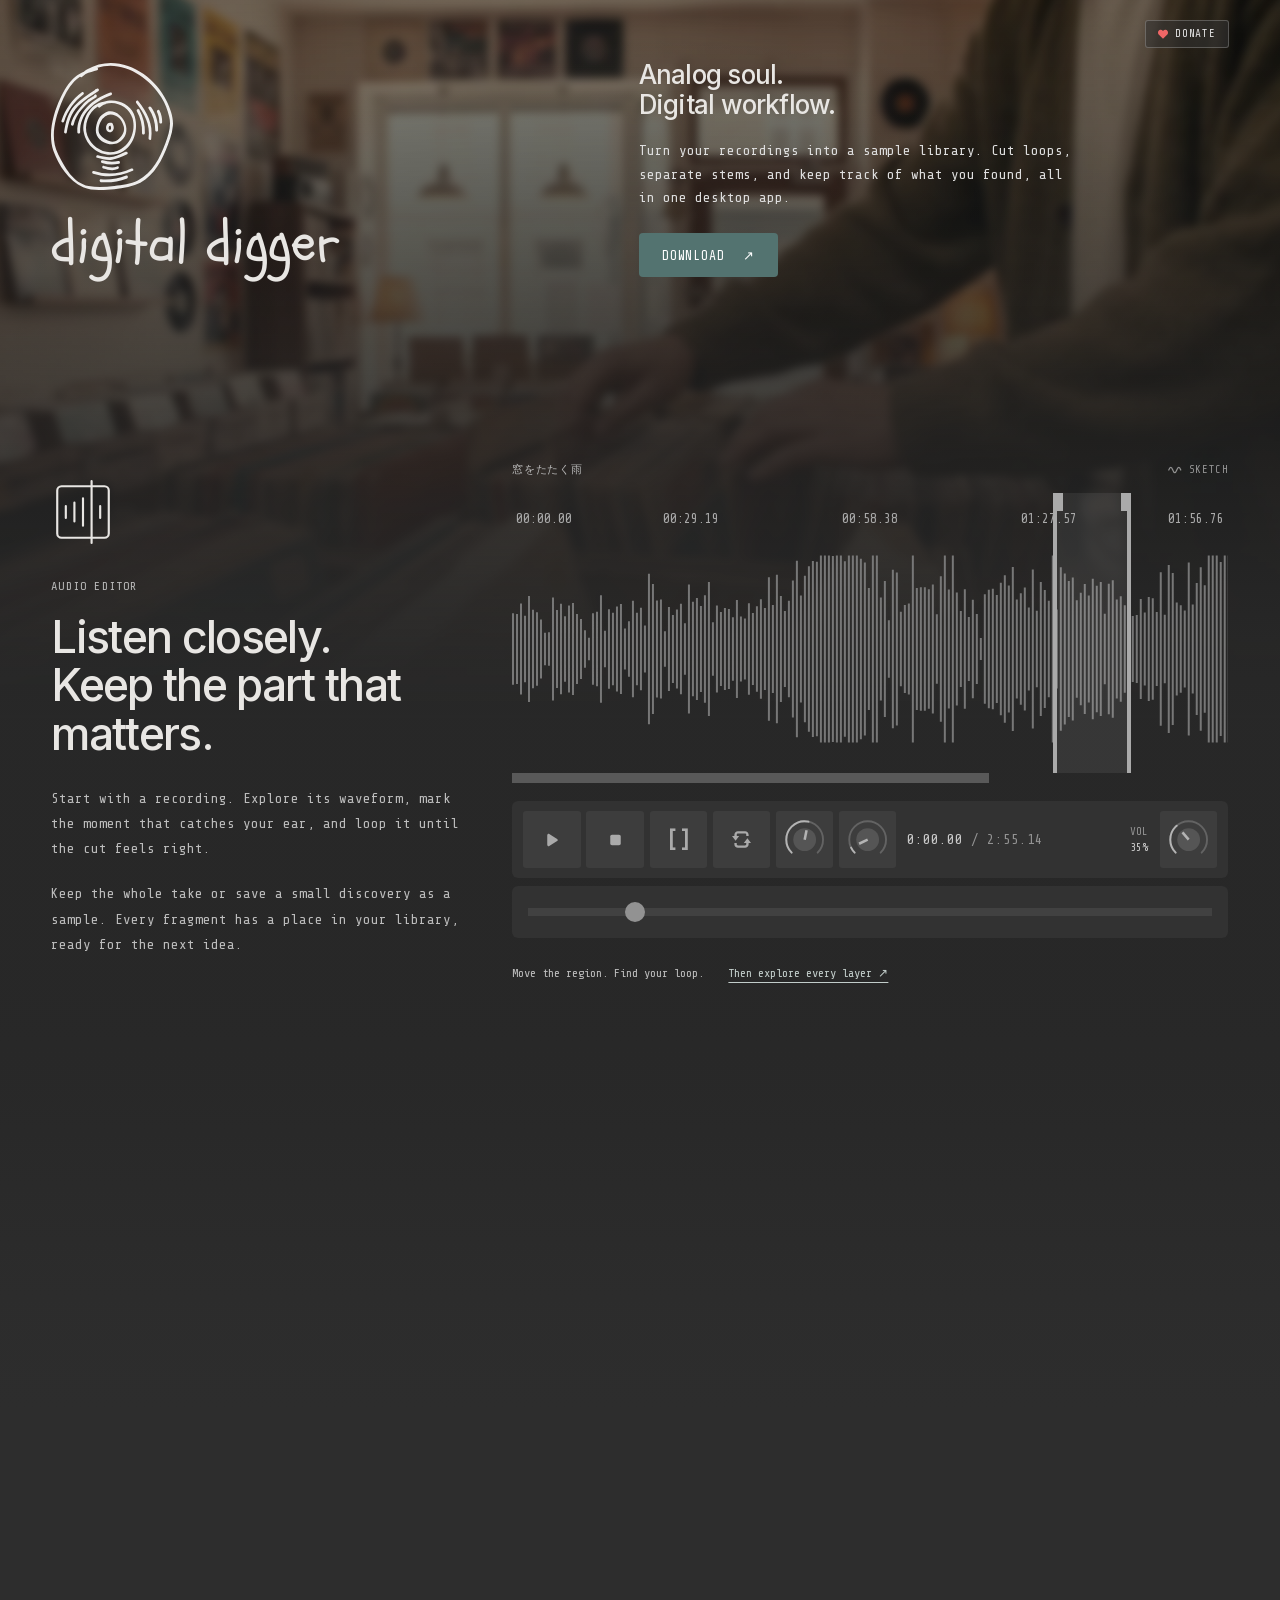
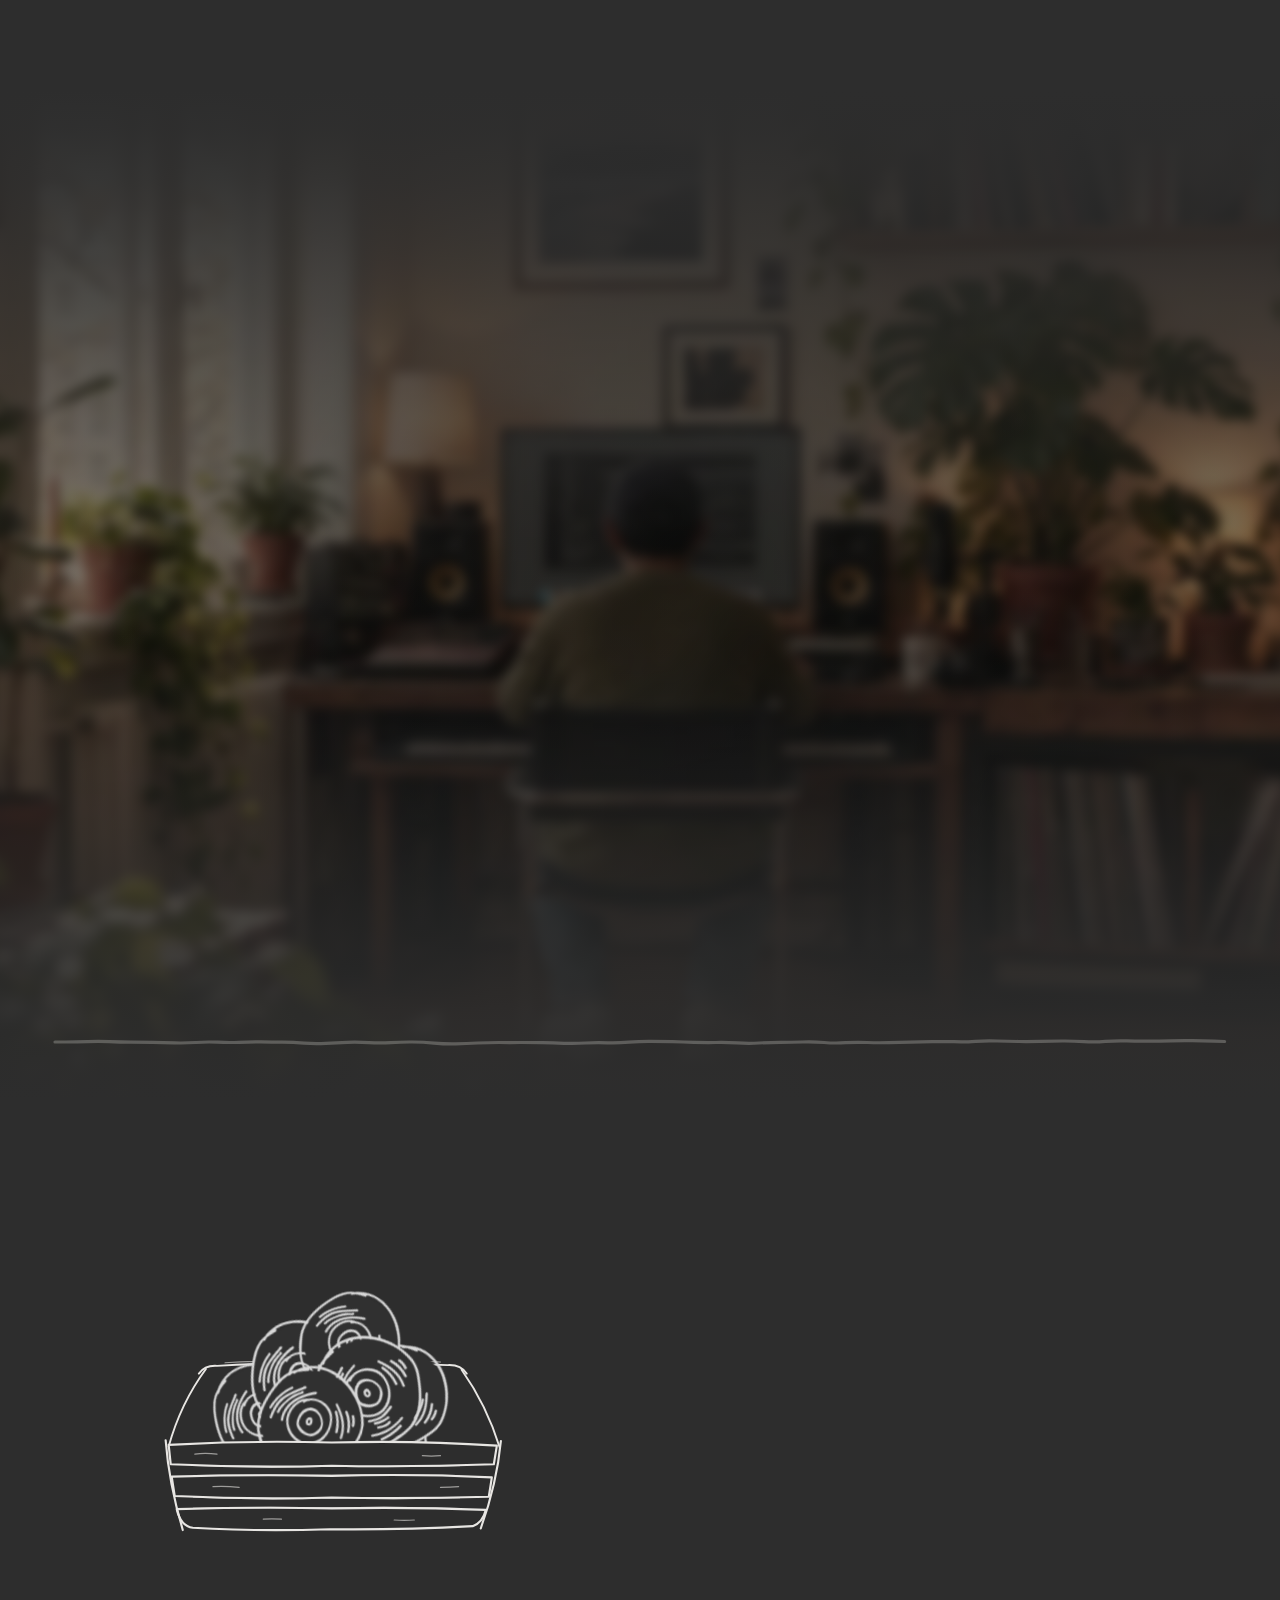
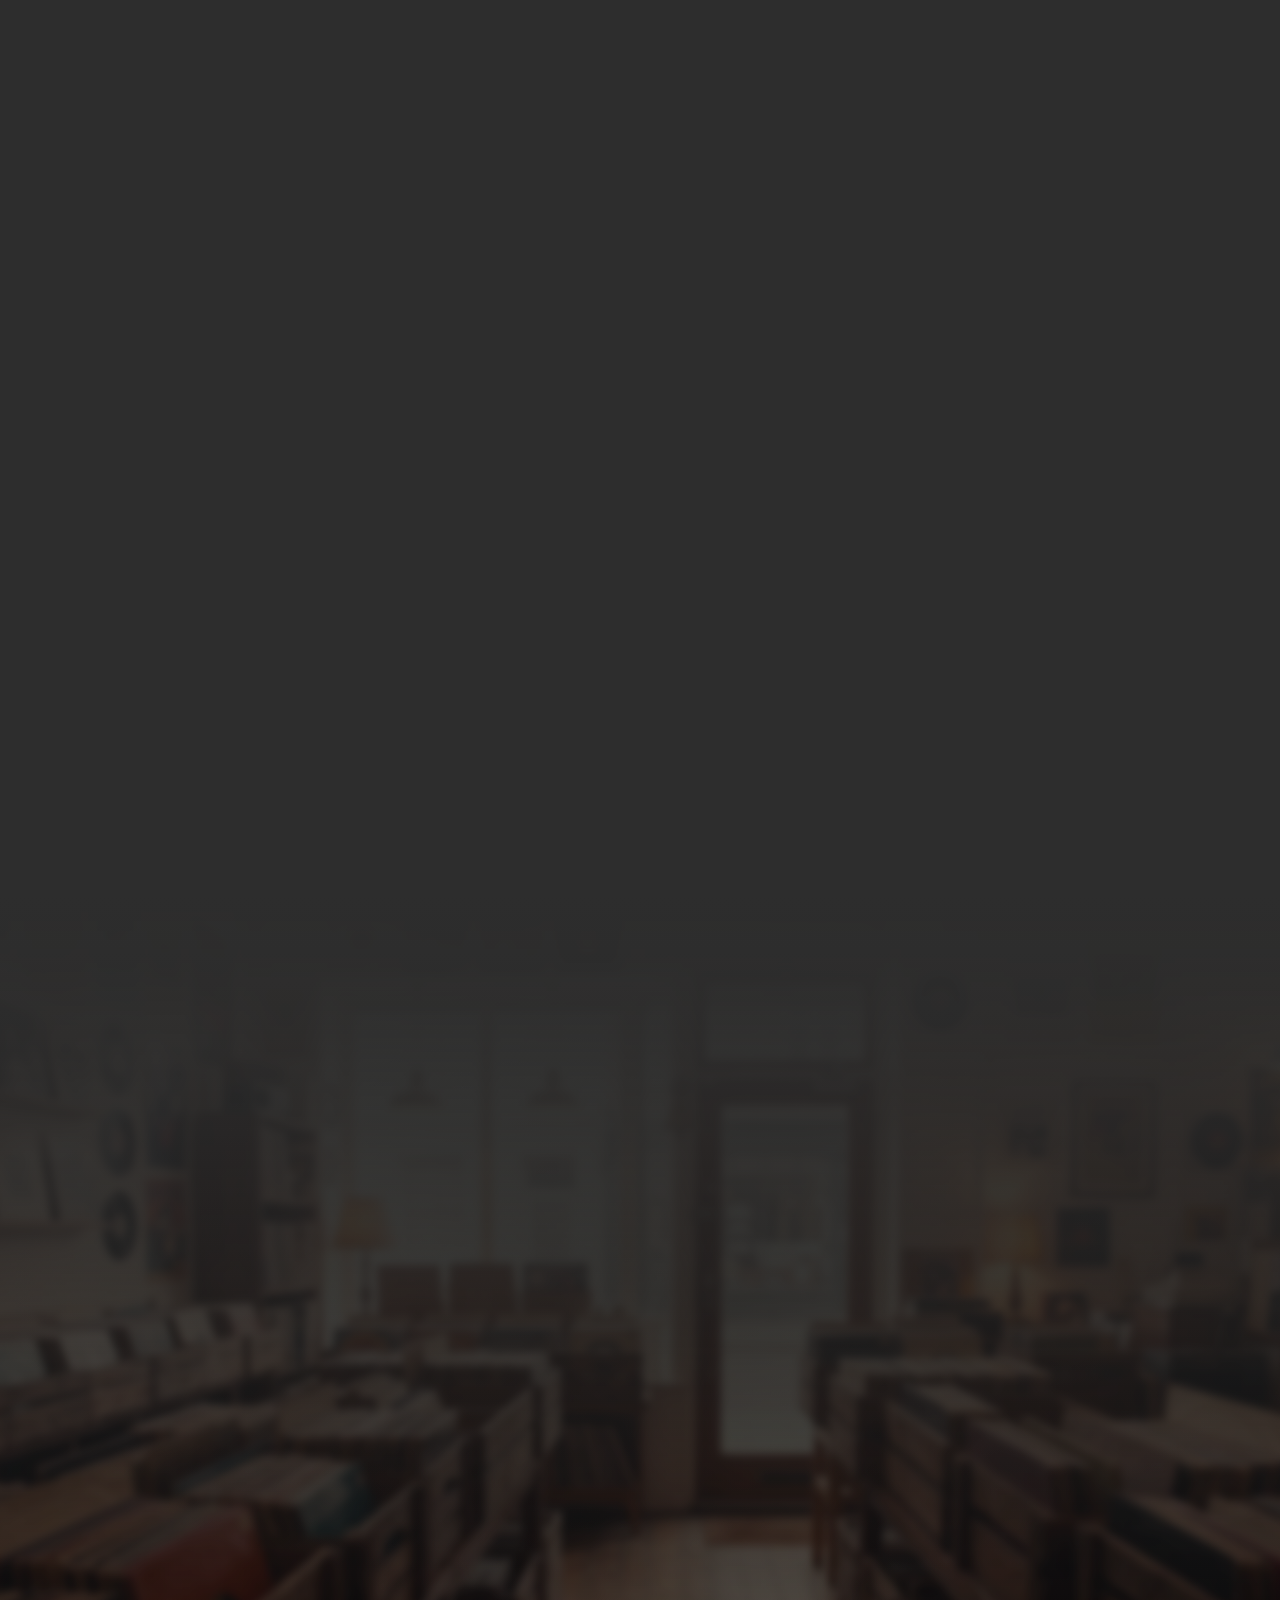
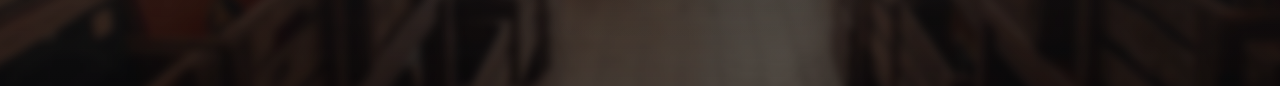
==== commit 2dcca6ed: "Publish donate button and heartbeat animation from 9fdf3db" ====
--- a/index.html
+++ b/index.html
@@ -78,10 +78,10 @@
     })();
   </script>
 <link rel="stylesheet" href="styles-6G3ASE7C.css"><style ng-app-id="ng">.dd-site [data-dd-reveal-state=pending]{opacity:0}.dd-site{--dd-gutter: clamp(16px, 4vw, 56px);--dd-section-space: clamp(56px, 7vw, 96px);--dd-opening-bg: #2d2d2d;--dd-opening-bg-rgb: 45 45 45;--dd-import-bg: #2d2d2d;--dd-opening-import-join: color-mix(in srgb, var(--dd-opening-bg) 88%, black);--dd-stems-bg: #282726;--dd-collection-bg: #2d2d2d;--dd-library-bg: #2d2d2d;--dd-closing-bg: #2d2d2d;--dd-closing-bg-rgb: 45 45 45;--dd-layout-gap: clamp(24px, 4vw, 64px);--dd-control-size: 44px;--dd-ui-text: 12px;--dd-ui-small: 11px;--dd-heading-size: clamp(28px, 2.25vw + 16px, 46px);--dd-film-colour-grade: sepia(.16) saturate(1.12) hue-rotate(-6deg) contrast(1.03);--dd-film-hero-grade: var(--dd-film-colour-grade) brightness(.56);--dd-film-blur: 4px;--dd-film-vignette: radial-gradient( ellipse 50% 45% at 50% 50%, rgba(0, 0, 0, .3) 0%, rgba(0, 0, 0, 0) 100% );position:relative;isolation:isolate;background:var(--dd-bg);color:var(--dd-ink);-webkit-font-smoothing:antialiased}.dd-site .opening-screen{--dd-section-bg: var(--dd-opening-import-join);background:linear-gradient(to bottom,var(--dd-opening-bg),var(--dd-opening-import-join) clamp(280px,35vw,480px))}.dd-site app-digital-digger-video,.dd-site app-digital-digger-footer{--dd-section-bg-rgb: var(--dd-closing-bg-rgb);--dd-section-bg: var(--dd-closing-bg)}.dd-site h1,.dd-site h2,.dd-site h3,.dd-site p,.dd-site figure{margin:0}.dd-site .wrap{width:min(1200px,100% - 2 * var(--dd-gutter));margin:auto;position:relative;z-index:2}.dd-site .section{position:relative;padding:var(--dd-section-space) 0}.dd-site .heading{display:grid;grid-template-columns:repeat(2,minmax(0,1fr));align-items:end;gap:var(--dd-layout-gap)}.dd-site h2{font-size:var(--dd-heading-size);line-height:1.08;font-weight:500;letter-spacing:-.037em;max-width:540px;text-wrap:balance}.dd-site .eyebrow{font:12px/1.4 var(--dd-mono);text-transform:uppercase;letter-spacing:.1em;color:var(--dd-grey-b7);margin-bottom:18px}.dd-site .description{font-size:14px;color:var(--dd-muted);line-height:1.75;max-width:405px;justify-self:start}.dd-site .fragment-caption{font:12px/1.7 var(--dd-mono);color:var(--dd-grey-b4);margin-top:20px}.dd-site .fragment-label{font:11px/1.5 var(--dd-mono);text-transform:uppercase;letter-spacing:.07em;color:var(--dd-grey-b8);margin-bottom:17px}.dd-site .skip-link{position:absolute;top:8px;left:8px;z-index:10;padding:8px 16px;background:var(--dd-bg);transform:translateY(-150%)}.dd-site .skip-link:focus{transform:none}.dd-site .visually-hidden{position:absolute;width:1px;height:1px;padding:0;margin:-1px;overflow:hidden;clip-path:inset(50%);white-space:nowrap;border:0}@media(max-width:1050px),(max-width:1400px)and (any-pointer:coarse){.dd-site{--dd-gutter: calc(clamp(16px, 4vw, 56px) + 20px) ;--dd-section-space: 40px}.dd-site .heading{grid-template-columns:minmax(0,1fr);gap:24px}.dd-site .wrap{width:calc(100% - 2 * var(--dd-gutter))}}@media(min-width:1401px),(min-width:1051px)and (not (any-pointer:coarse)){.dd-site .opening-screen{--opening-space: clamp(24px, calc(24px + (100svh - 720px) / 15), 48px);display:flex;flex-direction:column}}
-</style><style ng-app-id="ng">[_nghost-ng-c2969595333]{display:block}.hero-fragments[_ngcontent-ng-c2969595333]{--hero-extra-space: clamp(80px, 9vw, 128px);--hero-fade-extension: clamp(120px, 16vw, 200px);--hero-video-grade: var(--dd-film-hero-grade);isolation:isolate;padding:64px 0 calc(66px + var(--hero-extra-space))}.hero-media[_ngcontent-ng-c2969595333]{position:absolute;inset:0 0 calc(-1 * var(--hero-fade-extension));z-index:0;overflow:hidden;pointer-events:none}.hero-fragments[_ngcontent-ng-c2969595333]:after{content:"";position:absolute;inset-inline:0;bottom:calc(-1 * var(--hero-fade-extension) - 1px);height:3px;z-index:1;background:var(--dd-section-bg);pointer-events:none}.hero-media[_ngcontent-ng-c2969595333]:before{content:"";position:absolute;inset:-12px;z-index:0;pointer-events:none;background-image:url(/img/dd/landing/hero-record-digging-poster.jpg);background-size:cover;background-position:center 54%;filter:var(--hero-video-grade) blur(var(--dd-film-blur))}.hero-video[_ngcontent-ng-c2969595333]{position:absolute;inset:-12px;z-index:0;width:calc(100% + 24px);height:calc(100% + 24px);object-fit:cover;object-position:center 54%;filter:var(--hero-video-grade) blur(var(--dd-film-blur));pointer-events:none}.hero-media[_ngcontent-ng-c2969595333]:after{content:"";position:absolute;inset:0;z-index:0;pointer-events:none;background:linear-gradient(to bottom,color-mix(in srgb,var(--dd-section-bg) 12%,transparent) 0%,color-mix(in srgb,var(--dd-section-bg) 20%,transparent) 12%,color-mix(in srgb,var(--dd-section-bg) 32%,transparent) 25%,color-mix(in srgb,var(--dd-section-bg) 47%,transparent) 40%,color-mix(in srgb,var(--dd-section-bg) 64%,transparent) 55%,color-mix(in srgb,var(--dd-section-bg) 80%,transparent) 70%,color-mix(in srgb,var(--dd-section-bg) 91%,transparent) 82%,color-mix(in srgb,var(--dd-section-bg) 97.5%,transparent) 92%,color-mix(in srgb,var(--dd-section-bg) 99.5%,transparent) 98%,var(--dd-section-bg) 100%),var(--dd-film-vignette)}.fragment-hero-intro[_ngcontent-ng-c2969595333]{display:grid;grid-template-columns:minmax(0,1fr) minmax(0,1.1fr);gap:var(--dd-layout-gap);align-items:center;margin-bottom:0}.hero-fragments[_ngcontent-ng-c2969595333]   .fragment-brand[_ngcontent-ng-c2969595333]{margin:0;gap:22px}.fragment-brand[_ngcontent-ng-c2969595333]   .record[_ngcontent-ng-c2969595333]{width:clamp(80px,10vw,122px);height:auto}.fragment-brand[_ngcontent-ng-c2969595333]   .wordmark[_ngcontent-ng-c2969595333]{font-size:clamp(40px,4.45vw,58px)}.fragment-hero-copy[_ngcontent-ng-c2969595333]   h1[_ngcontent-ng-c2969595333]{font:500 26px/1.17 var(--dd-sans);letter-spacing:-.03em;margin:0 0 18px}.fragment-hero-copy[_ngcontent-ng-c2969595333]   p[_ngcontent-ng-c2969595333]{font:14px/1.7 var(--dd-mono);color:var(--dd-muted);max-width:440px}.fragment-hero-copy[_ngcontent-ng-c2969595333]   .actions[_ngcontent-ng-c2969595333]{margin-top:23px}@media(min-width:1401px),(min-width:1051px)and (not (any-pointer:coarse)){.hero-fragments[_ngcontent-ng-c2969595333]{--hero-overlap: clamp(160px, 24svh, 220px);padding:calc(24px + var(--opening-space)) 0 calc(24px + var(--hero-overlap));margin-bottom:calc(-1 * var(--hero-overlap))}}@media(max-width:1050px),(max-width:1400px)and (any-pointer:coarse){.hero-fragments[_ngcontent-ng-c2969595333]{--hero-copy-space: 80px;padding:86px 0 var(--dd-section-space)}.fragment-hero-intro[_ngcontent-ng-c2969595333]{grid-template-columns:1fr;gap:calc(var(--hero-copy-space) - 10px);margin-bottom:0}.hero-fragments[_ngcontent-ng-c2969595333]   .fragment-brand[_ngcontent-ng-c2969595333]{margin:0;gap:16px}.fragment-brand[_ngcontent-ng-c2969595333]   .record[_ngcontent-ng-c2969595333]{width:clamp(96px,26.4vw,118px)}.fragment-brand[_ngcontent-ng-c2969595333]   .wordmark[_ngcontent-ng-c2969595333]{font-size:clamp(44px,12.65vw,53px)}.fragment-hero-copy[_ngcontent-ng-c2969595333]   h1[_ngcontent-ng-c2969595333]{font-size:28px}.fragment-hero-copy[_ngcontent-ng-c2969595333]   p[_ngcontent-ng-c2969595333]{max-width:none}.fragment-hero-copy[_ngcontent-ng-c2969595333]   .actions[_ngcontent-ng-c2969595333]{margin-top:36px}}.hero-fragments[_ngcontent-ng-c2969595333]   .fragment-hero-copy[_ngcontent-ng-c2969595333]   p[_ngcontent-ng-c2969595333]{color:var(--dd-grey-de)}@media(max-width:1050px),(max-width:1400px)and (any-pointer:coarse){.hero-media[_ngcontent-ng-c2969595333]:before{background-position:47% center}.hero-video[_ngcontent-ng-c2969595333]{object-position:47% center}}.hero[_ngcontent-ng-c2969595333]{position:relative}.lockup[_ngcontent-ng-c2969595333]{display:flex;flex-direction:column;align-items:flex-start;width:fit-content;max-width:100%}.record[_ngcontent-ng-c2969595333]{filter:invert(1);opacity:.9;animation:ddf-spin 2s linear infinite}.record.paused[_ngcontent-ng-c2969595333]{animation-play-state:paused}.wordmark[_ngcontent-ng-c2969595333]{font:400 54px/1.1 var(--dd-hand);white-space:nowrap}.actions[_ngcontent-ng-c2969595333]{display:flex;align-items:center;flex-wrap:wrap;gap:20px}@media(max-width:1050px),(max-width:1400px)and (any-pointer:coarse){.actions[_ngcontent-ng-c2969595333]{justify-content:flex-start}}</style><style ng-app-id="ng">[_nghost-ng-c961830385]{display:block}.editor-section.section[_ngcontent-ng-c961830385]{--editor-content-shift: clamp(40px, 6vw, 80px);padding-top:calc(var(--dd-section-space) + var(--editor-content-shift));padding-bottom:calc(var(--dd-section-space) - var(--editor-content-shift));z-index:1;background:transparent}.editor-collage[_ngcontent-ng-c961830385]{position:relative;display:grid;grid-template-columns:410px minmax(0,1fr);gap:var(--dd-layout-gap);align-items:start}.editor-story-label[_ngcontent-ng-c961830385]{margin-bottom:18px;font:12px/1.4 var(--dd-mono);color:var(--dd-grey-b7);letter-spacing:.1em}.editor-story-icon[_ngcontent-ng-c961830385]{width:100px;height:100px;margin:0 0 16px -18px}.editor-story[_ngcontent-ng-c961830385]   h2[_ngcontent-ng-c961830385]{font:500 var(--dd-heading-size)/1.08 var(--dd-sans);letter-spacing:-.037em;margin:0 0 28px;max-width:410px}.editor-story-description[_ngcontent-ng-c961830385]{font:14px/1.8 var(--dd-mono);color:var(--dd-muted);text-wrap:pretty}.editor-story-description[_ngcontent-ng-c961830385]   p[_ngcontent-ng-c961830385] + p[_ngcontent-ng-c961830385]{margin-top:20px}.editor-fragment-content[_ngcontent-ng-c961830385]{min-width:0}.editor-fragment-caption[_ngcontent-ng-c961830385]{display:flex;align-items:center;justify-content:space-between;gap:12px;margin:0 0 18px;font:11px/1.5 var(--dd-mono);color:var(--dd-grey-b8);letter-spacing:.06em}.wave-style[_ngcontent-ng-c961830385]{display:inline-flex;align-items:center;gap:6px;min-height:32px;margin:-8px -8px -8px 0;padding:4px 8px;border:0;border-radius:3px;background:none;color:var(--dd-grey-92);font:inherit;letter-spacing:inherit;text-transform:uppercase;cursor:pointer}.wave-style[_ngcontent-ng-c961830385]:hover, .wave-style[aria-pressed=true][_ngcontent-ng-c961830385]{color:var(--dd-grey-ee)}.wave-style[aria-pressed=true][_ngcontent-ng-c961830385]{background:var(--dd-grey-41)}.wave-style[_ngcontent-ng-c961830385]   svg[_ngcontent-ng-c961830385]{width:16px;height:16px;fill:none;stroke:currentColor;stroke-width:1.4;stroke-linecap:round}.editor-player[_ngcontent-ng-c961830385]{min-height:0;container-type:inline-size}.editor-wave-viewport[_ngcontent-ng-c961830385]{overflow-x:auto;overflow-y:hidden;overscroll-behavior-x:contain;-webkit-user-select:none;user-select:none;scrollbar-width:none}.editor-wave-viewport[_ngcontent-ng-c961830385]::-webkit-scrollbar{display:none;width:0;height:0}.editor-wave-viewport.is-panning[_ngcontent-ng-c961830385], .editor-wave-viewport.is-panning[_ngcontent-ng-c961830385]   .editor-wave[_ngcontent-ng-c961830385]{cursor:grabbing}.editor-scrollbar[_ngcontent-ng-c961830385]{display:block;appearance:none;-webkit-appearance:none;width:100%;height:28px;margin:-9px 0;padding:0;border:0;border-radius:0;background:transparent;cursor:ew-resize;touch-action:pan-y}.editor-scrollbar[_ngcontent-ng-c961830385]::-webkit-slider-runnable-track{height:10px;border:0;background:transparent}.editor-scrollbar[_ngcontent-ng-c961830385]::-webkit-slider-thumb{appearance:none;-webkit-appearance:none;width:var(--scroll-thumb-width);height:10px;margin:0;border:0;border-radius:0;background:#595959;box-shadow:none}.editor-scrollbar[_ngcontent-ng-c961830385]::-moz-range-track{height:10px;border:0;background:transparent}.editor-scrollbar[_ngcontent-ng-c961830385]::-moz-range-thumb{width:var(--scroll-thumb-width);height:10px;border:0;border-radius:0;background:#595959;box-shadow:none}.editor-scrollbar[_ngcontent-ng-c961830385]:disabled{cursor:default}.editor-wave[_ngcontent-ng-c961830385]{position:relative;height:clamp(200px,26vw,290px);overflow:hidden;touch-action:pan-x pan-y;cursor:grab}.timeline[_ngcontent-ng-c961830385]{position:absolute;inset:31px 0 auto;font:13px var(--dd-mono);color:var(--dd-grey-aa);pointer-events:none;z-index:2}.timeline[_ngcontent-ng-c961830385]   span[_ngcontent-ng-c961830385]{position:absolute;transform:translate(-50%);white-space:nowrap}.timeline[_ngcontent-ng-c961830385]   span[_ngcontent-ng-c961830385]:first-child{transform:translate(4px)}.timeline[_ngcontent-ng-c961830385]   span[_ngcontent-ng-c961830385]:last-child{transform:translate(calc(-100% - 4px))}.editor-wave-bars[_ngcontent-ng-c961830385]{position:absolute;inset:76px 0 32px;pointer-events:none}.editor-wave-bars[_ngcontent-ng-c961830385]   dd-waveform[_ngcontent-ng-c961830385]{color:var(--dd-grey-77)}.region[_ngcontent-ng-c961830385]{position:absolute;top:0;bottom:0;background:var(--dd-white-a12);cursor:grab;touch-action:none}.region[_ngcontent-ng-c961830385]:active{cursor:grabbing}.region-handle[_ngcontent-ng-c961830385]{position:absolute;top:0;bottom:0;width:8px;border-left:4px solid var(--dd-grey-aa);touch-action:none;cursor:ew-resize}.region-handle[_ngcontent-ng-c961830385]:before{content:"";display:block;width:6px;height:18px;background:var(--dd-grey-aa)}.region-handle.end[_ngcontent-ng-c961830385]{transform:translate(-100%);border-left:0;border-right:4px solid var(--dd-grey-aa)}.region-handle.end[_ngcontent-ng-c961830385]:before{margin-left:-2px}.transport[_ngcontent-ng-c961830385]{--transport-size: clamp(24px, 8cqw, 64px);--transport-gap: clamp(2px, .8cqw, 8px);display:flex;align-items:center;flex-wrap:nowrap;gap:var(--transport-gap);margin-top:18px;padding:12px clamp(4px,1.6cqw,16px);background:var(--dd-grey-32);border-radius:6px}.transport-buttons[_ngcontent-ng-c961830385]{display:flex;flex:0 0 auto;gap:var(--transport-gap)}.transport[_ngcontent-ng-c961830385]   button[_ngcontent-ng-c961830385], .position-dial[_ngcontent-ng-c961830385]{width:var(--transport-size);height:var(--transport-size);flex:0 0 var(--transport-size);padding:clamp(2px,1.2cqw,10px);display:grid;place-items:center;background:var(--dd-grey-3d);border:2px solid transparent;border-radius:3px;color:var(--dd-grey-aa)}.transport[_ngcontent-ng-c961830385]   button[_ngcontent-ng-c961830385]:hover{background:var(--dd-grey-45);border-color:var(--dd-grey-63);color:var(--dd-chip-ink)}.transport[_ngcontent-ng-c961830385]   button.active[_ngcontent-ng-c961830385]{background:var(--dd-accent-a70);color:var(--dd-grey-ee);border-color:transparent}.transport[_ngcontent-ng-c961830385]   dd-icon[_ngcontent-ng-c961830385]{font-size:14px}.transport[_ngcontent-ng-c961830385]   dd-icon[name=loop][_ngcontent-ng-c961830385]{font-size:clamp(14px,4cqw,19px)}.transport[_ngcontent-ng-c961830385]   .region-toggle[_ngcontent-ng-c961830385]{font:bold clamp(16px,4cqw,22px) var(--dd-mono)}.position-dial[_ngcontent-ng-c961830385]{padding:0;border:0;cursor:ns-resize;touch-action:none;-webkit-user-select:none;user-select:none}.position-dial[_ngcontent-ng-c961830385]   svg[_ngcontent-ng-c961830385]{width:100%;height:100%}.time[_ngcontent-ng-c961830385]{flex:0 0 auto;margin-left:var(--transport-gap);font:clamp(10px,2.4cqw,14px) var(--dd-mono);color:var(--dd-chip-ink);font-variant-numeric:tabular-nums;white-space:nowrap}.time[_ngcontent-ng-c961830385]   .duration[_ngcontent-ng-c961830385]{color:var(--dd-grey-92)}.time-mobile[_ngcontent-ng-c961830385]{display:none}.volume-control[_ngcontent-ng-c961830385]{display:flex;flex:0 0 auto;align-items:center;gap:var(--transport-gap);margin-left:auto}.volume-label[_ngcontent-ng-c961830385]{display:grid;gap:3px;min-width:4ch;font:11px/1.2 var(--dd-mono);color:var(--dd-grey-92);font-variant-numeric:tabular-nums}.volume-label[_ngcontent-ng-c961830385]   span[_ngcontent-ng-c961830385]{color:var(--dd-chip-ink)}.zoom-toolbar[_ngcontent-ng-c961830385]{display:flex;align-items:center;margin-top:8px;padding:8px 16px;background:var(--dd-grey-32);border-radius:6px}.zoom-toolbar[_ngcontent-ng-c961830385]   input[_ngcontent-ng-c961830385]{flex:1;min-width:0;width:100%;height:44px;margin:0;appearance:none;background:transparent;cursor:pointer}.zoom-toolbar[_ngcontent-ng-c961830385]   input[_ngcontent-ng-c961830385]::-webkit-slider-runnable-track{height:8px;border:0;border-radius:0;background:var(--dd-grey-41)}.zoom-toolbar[_ngcontent-ng-c961830385]   input[_ngcontent-ng-c961830385]::-webkit-slider-thumb{appearance:none;width:20px;height:20px;margin-top:-6px;border:0;border-radius:50px;background:var(--dd-grey-92)}.zoom-toolbar[_ngcontent-ng-c961830385]   input[_ngcontent-ng-c961830385]::-moz-range-track{height:8px;border:0;border-radius:0;background:var(--dd-grey-41)}.zoom-toolbar[_ngcontent-ng-c961830385]   input[_ngcontent-ng-c961830385]::-moz-range-progress{height:8px;background:var(--dd-grey-41)}.zoom-toolbar[_ngcontent-ng-c961830385]   input[_ngcontent-ng-c961830385]::-moz-range-thumb{width:20px;height:20px;border:0;border-radius:50px;background:var(--dd-grey-92)}.editor-annotation[_ngcontent-ng-c961830385]{display:none}.editor-fragment-note[_ngcontent-ng-c961830385]{display:flex;justify-content:flex-start;gap:24px;margin-top:26px;font:12px/1.6 var(--dd-mono);color:var(--dd-muted)}.editor-fragment-note[_ngcontent-ng-c961830385]   a[_ngcontent-ng-c961830385]{color:var(--dd-accent-link);text-decoration:underline;text-underline-offset:5px}.audio-error[_ngcontent-ng-c961830385]{font:12px var(--dd-mono);margin-top:12px}@media(max-width:1050px),(max-width:1400px)and (any-pointer:coarse){.editor-section.section[_ngcontent-ng-c961830385]{z-index:1;background:transparent;margin-top:0;padding-block:var(--dd-section-space)}.editor-collage[_ngcontent-ng-c961830385]{grid-template-columns:1fr;gap:32px}.editor-story[_ngcontent-ng-c961830385]   h2[_ngcontent-ng-c961830385], .editor-story-description[_ngcontent-ng-c961830385]{max-width:none}.editor-annotation[_ngcontent-ng-c961830385]{display:block;position:relative;min-height:46px;color:var(--dd-grey-b7);font:19px/1.4 var(--dd-hand);pointer-events:none}.editor-annotation[_ngcontent-ng-c961830385]   span[_ngcontent-ng-c961830385]{display:inline-block;transform:rotate(-5deg)}.editor-annotation[_ngcontent-ng-c961830385]   svg[_ngcontent-ng-c961830385]{position:absolute;top:-10px;width:56px;height:36px;stroke:var(--dd-grey-9c);stroke-width:1.4;stroke-linecap:round;stroke-linejoin:round}.region-note[_ngcontent-ng-c961830385]{margin:0 0 12px;padding:0 calc(20% + 52px) 16px 0;text-align:right}.region-note[_ngcontent-ng-c961830385]   svg[_ngcontent-ng-c961830385]{right:calc(20% - 12px);top:18px}.zoom-note[_ngcontent-ng-c961830385]{margin-top:14px;padding:16px 0 0 78px}.zoom-note[_ngcontent-ng-c961830385]   svg[_ngcontent-ng-c961830385]{left:16px}.zoom-note[_ngcontent-ng-c961830385]   span[_ngcontent-ng-c961830385]{transform:rotate(4deg)}.editor-fragment-note[_ngcontent-ng-c961830385] > span[_ngcontent-ng-c961830385]{display:none}}@media(max-width:1050px)and (max-width:480px),(max-width:1400px)and (any-pointer:coarse)and (max-width:480px){.editor-annotation[_ngcontent-ng-c961830385]{font-size:17px}}@media(max-width:1050px),(max-width:1400px)and (any-pointer:coarse){.transport[_ngcontent-ng-c961830385]{--transport-size: clamp(28px, calc((100cqw - 52px) / 7), 48px);--transport-gap: 6px;margin-top:24px;padding:12px 8px}.transport[_ngcontent-ng-c961830385]   button[_ngcontent-ng-c961830385], .position-dial[_ngcontent-ng-c961830385]{min-height:44px}.transport[_ngcontent-ng-c961830385]   dd-icon[_ngcontent-ng-c961830385]{font-size:10px}.transport[_ngcontent-ng-c961830385]   dd-icon[name=loop][_ngcontent-ng-c961830385]{font-size:14px}.transport[_ngcontent-ng-c961830385]   .region-toggle[_ngcontent-ng-c961830385]{font-size:clamp(12px,4.5cqw,16px)}.position-dial[_ngcontent-ng-c961830385]   svg[_ngcontent-ng-c961830385]{width:60%;height:60%}.time-desktop[_ngcontent-ng-c961830385]{display:none}.zoom-controls[_ngcontent-ng-c961830385]{display:grid;grid-template-columns:minmax(0,1fr) auto;gap:12px;margin-top:14px}.time-mobile[_ngcontent-ng-c961830385]{display:flex;align-items:center;justify-content:center;gap:4px;margin-left:0;min-height:44px;padding:0 14px;background:var(--dd-grey-32);border-radius:6px;font-size:12px;line-height:1.4}.zoom-toolbar[_ngcontent-ng-c961830385]{margin-top:0;padding:4px 14px}.zoom-toolbar[_ngcontent-ng-c961830385]   input[_ngcontent-ng-c961830385]{height:36px}.zoom-toolbar[_ngcontent-ng-c961830385]   input[_ngcontent-ng-c961830385]::-webkit-slider-runnable-track{height:4px}.zoom-toolbar[_ngcontent-ng-c961830385]   input[_ngcontent-ng-c961830385]::-webkit-slider-thumb{width:16px;height:16px;margin-top:-6px}.zoom-toolbar[_ngcontent-ng-c961830385]   input[_ngcontent-ng-c961830385]::-moz-range-track, .zoom-toolbar[_ngcontent-ng-c961830385]   input[_ngcontent-ng-c961830385]::-moz-range-progress{height:4px}.zoom-toolbar[_ngcontent-ng-c961830385]   input[_ngcontent-ng-c961830385]::-moz-range-thumb{width:16px;height:16px}@container (max-width: 420px){.volume-label[_ngcontent-ng-c961830385]{display:none}}.editor-fragment-note[_ngcontent-ng-c961830385]{flex-wrap:wrap;gap:16px;margin-top:24px}}@media(min-width:1401px),(min-width:1051px)and (not (any-pointer:coarse)){.editor-section.section[_ngcontent-ng-c961830385]{z-index:1;background:transparent;padding:calc(var(--opening-space) + 30px + var(--editor-content-shift)) 0 calc(var(--opening-space) + 70px - var(--editor-content-shift))}.editor-fragment-caption[_ngcontent-ng-c961830385]{margin-bottom:14px}.editor-wave[_ngcontent-ng-c961830385]{height:clamp(170px,100svh - 590px,280px)}.timeline[_ngcontent-ng-c961830385]{top:18px}.editor-wave-bars[_ngcontent-ng-c961830385]{inset:52px 0 20px}.transport[_ngcontent-ng-c961830385]{margin-top:clamp(12px,12px + (100svh - 720px) / 30,18px);padding-block:10px}.zoom-toolbar[_ngcontent-ng-c961830385]{padding-block:4px}.editor-fragment-note[_ngcontent-ng-c961830385]{margin-top:clamp(16px,16px + (100svh - 720px) / 18,26px)}}@container (max-width: 400px){@media(min-width:1401px),(min-width:1051px)and (not (any-pointer:coarse)){.transport[_ngcontent-ng-c961830385]{--transport-size: clamp(24px, calc((100cqw - 124px) / 7), 40px)}}.volume-label[_ngcontent-ng-c961830385]{display:none}}@media(pointer:coarse){.region-handle[_ngcontent-ng-c961830385]:after{content:"";position:absolute;inset:0 -18px}}</style><style ng-app-id="ng">[_nghost-ng-c921630436]{display:block}.two-ways[_ngcontent-ng-c921630436]{--cut-paper: var(--dd-import-bg);background:linear-gradient(to bottom,var(--dd-opening-import-join) 0%,color-mix(in srgb,var(--dd-opening-import-join) 85%,var(--dd-import-bg)) 15%,color-mix(in srgb,var(--dd-opening-import-join) 50%,var(--dd-import-bg)) 30%,color-mix(in srgb,var(--dd-opening-import-join) 15%,var(--dd-import-bg)) 45%,var(--dd-import-bg) 60%)}.two-ways[_ngcontent-ng-c921630436] > .wrap[_ngcontent-ng-c921630436]{display:grid;grid-template-columns:repeat(2,minmax(0,1fr));grid-template-areas:"animation copy";gap:var(--dd-layout-gap);align-items:center}.two-ways-heading[_ngcontent-ng-c921630436]{display:grid;grid-template-columns:minmax(0,1fr);text-align:left}.two-ways-heading[_ngcontent-ng-c921630436]{grid-area:copy;align-items:start;gap:28px}.import-section-icon[_ngcontent-ng-c921630436]{display:block;width:100px;height:100px;margin:0 0 16px -18px;filter:brightness(0) invert(.9)}.two-ways-description[_ngcontent-ng-c921630436]{font:14px/1.8 var(--dd-mono);color:var(--dd-muted);text-wrap:pretty}.two-ways-description[_ngcontent-ng-c921630436]   p[_ngcontent-ng-c921630436] + p[_ngcontent-ng-c921630436]{margin-top:20px}.two-ways-visual[_ngcontent-ng-c921630436]{grid-area:animation;display:grid;gap:20px;min-width:0}@media(max-width:1050px),(max-width:1400px)and (any-pointer:coarse){.two-ways[_ngcontent-ng-c921630436] > .wrap[_ngcontent-ng-c921630436]{grid-template-columns:minmax(0,1fr);grid-template-areas:"copy" "animation";gap:0}.two-ways-heading[_ngcontent-ng-c921630436]{grid-template-columns:1fr;gap:24px}.two-ways-description[_ngcontent-ng-c921630436]{max-width:none}.two-ways-visual[_ngcontent-ng-c921630436]{margin-top:36px;gap:20px}dd-waveform-cut[_ngcontent-ng-c921630436]{width:100%}}</style><style ng-app-id="ng">[_nghost-ng-c3161282090]{display:block}.separation[_ngcontent-ng-c3161282090]{--stem-surface: rgb(65 65 65 / 58%);--stem-control: color-mix(in srgb, var(--dd-grey-4b) 50%, transparent);--separation-film-blur: calc(var(--dd-film-blur) + 2px);background:var(--dd-stems-bg);isolation:isolate}.separation-section-icon[_ngcontent-ng-c3161282090]{display:block;width:100px;height:100px;margin:0 0 16px -18px}.separation.section[_ngcontent-ng-c3161282090]{padding-bottom:calc(var(--dd-section-space) + 1px);margin-bottom:-1px}.separation[_ngcontent-ng-c3161282090]:before{content:"";position:absolute;inset:-1px 0;z-index:1;border-top:3px solid var(--dd-import-bg);border-bottom:3px solid var(--dd-collection-bg);pointer-events:none}.separation-media[_ngcontent-ng-c3161282090]{position:absolute;inset:0;z-index:0;overflow:hidden;pointer-events:none}.separation-media[_ngcontent-ng-c3161282090]:before{content:"";position:absolute;inset:-18px;background:url(/img/dd/landing/stems-studio-2026-poster.jpg) center/cover no-repeat;filter:var(--dd-film-hero-grade) blur(var(--separation-film-blur))}.separation-video[_ngcontent-ng-c3161282090]{position:absolute;inset:-18px;width:calc(100% + 36px);height:calc(100% + 36px);object-fit:cover;object-position:center;filter:var(--dd-film-hero-grade) blur(var(--separation-film-blur))}.separation-media[_ngcontent-ng-c3161282090]:after{content:"";position:absolute;inset:-2px;background:linear-gradient(to bottom,var(--dd-import-bg) 2px,color-mix(in srgb,var(--dd-import-bg) 99.5%,transparent) 1%,color-mix(in srgb,var(--dd-import-bg) 97.5%,transparent) 4%,color-mix(in srgb,var(--dd-import-bg) 91%,transparent) 9%,color-mix(in srgb,var(--dd-import-bg) 80%,transparent) 15%,color-mix(in srgb,var(--dd-import-bg) 64%,transparent) 22.5%,color-mix(in srgb,var(--dd-import-bg) 47%,transparent) 30%,color-mix(in srgb,var(--dd-import-bg) 32%,transparent) 37.5%,color-mix(in srgb,var(--dd-stems-bg) 20%,transparent) 44%,color-mix(in srgb,var(--dd-stems-bg) 18%,transparent) 50%,color-mix(in srgb,var(--dd-stems-bg) 20%,transparent) 56%,color-mix(in srgb,var(--dd-collection-bg) 32%,transparent) 62.5%,color-mix(in srgb,var(--dd-collection-bg) 47%,transparent) 70%,color-mix(in srgb,var(--dd-collection-bg) 64%,transparent) 77.5%,color-mix(in srgb,var(--dd-collection-bg) 80%,transparent) 85%,color-mix(in srgb,var(--dd-collection-bg) 91%,transparent) 91%,color-mix(in srgb,var(--dd-collection-bg) 97.5%,transparent) 96%,color-mix(in srgb,var(--dd-collection-bg) 99.5%,transparent) 99%,var(--dd-collection-bg) calc(100% - 2px)),var(--dd-film-vignette)}.flow[_ngcontent-ng-c3161282090]{zoom:.88;width:88%;margin-inline:auto;--node-size: 150px;--core-column: 166px;--flow-gap: 34px;display:grid;grid-template-columns:1fr var(--core-column) 1.3fr;align-items:center;gap:var(--flow-gap);margin-top:65px;min-height:345px}.source[_ngcontent-ng-c3161282090], .core[_ngcontent-ng-c3161282090]{position:relative;height:var(--node-size);margin-top:36px;margin-bottom:60px}.source[_ngcontent-ng-c3161282090]{display:flex;align-items:center}.source-wave[_ngcontent-ng-c3161282090]{width:100%;height:110px;padding:0;border:0;border-radius:0;background:transparent}.source-caption[_ngcontent-ng-c3161282090]{position:absolute;bottom:100%;left:0;right:0;display:flex;justify-content:space-between;margin-bottom:16px;font:11px var(--dd-mono);color:var(--dd-grey-b8)}.source-title[_ngcontent-ng-c3161282090]{position:absolute;display:flex;width:100%;align-items:center;gap:10px;top:100%;left:0;margin-top:17px;font:13px var(--dd-mono);text-transform:uppercase;color:var(--dd-grey-b8)}.source-title[_ngcontent-ng-c3161282090]   span[_ngcontent-ng-c3161282090]{min-width:0;overflow:hidden;text-overflow:ellipsis;white-space:nowrap}.source-meta[_ngcontent-ng-c3161282090]{position:absolute;top:calc(100% + 40px);left:0;font:11px/1.5 var(--dd-mono);color:var(--dd-grey-aa)}.core[_ngcontent-ng-c3161282090]{width:var(--node-size);justify-self:center;display:flex;flex-direction:column;align-items:center;--connector-span: calc(var(--flow-gap) + (var(--core-column) - var(--node-size)) / 2)}.core-button[_ngcontent-ng-c3161282090]{padding:0;background:var(--dd-accent);border:0;border-radius:19px;width:var(--node-size);height:var(--node-size);flex-shrink:0;display:grid;place-items:center}.core-button[_ngcontent-ng-c3161282090]   img[_ngcontent-ng-c3161282090]{width:100px;height:100px;object-fit:contain}.core-button[_ngcontent-ng-c3161282090]:hover{background:var(--dd-accent-hover)}.core-button[_ngcontent-ng-c3161282090]:disabled{cursor:progress}.is-separating[_ngcontent-ng-c3161282090]   .core-button[_ngcontent-ng-c3161282090]{background:var(--stem-surface)}.is-separating[_ngcontent-ng-c3161282090]   .core-button[_ngcontent-ng-c3161282090]:hover{background:var(--dd-grey-46)}.core[_ngcontent-ng-c3161282090]:before, .core[_ngcontent-ng-c3161282090]:after{content:"";position:absolute;top:50%;height:17px;width:var(--connector-span);transform:translateY(-50%);background:var(--dd-grey-aa);-webkit-mask:url(/img/dd/act/angle-right.svg) center/9px 17px no-repeat;mask:url(/img/dd/act/angle-right.svg) center/9px 17px no-repeat;pointer-events:none}.core[_ngcontent-ng-c3161282090]:before{left:calc(-1 * var(--connector-span))}.core[_ngcontent-ng-c3161282090]:after{right:calc(-1 * var(--connector-span))}.core-label[_ngcontent-ng-c3161282090]{position:absolute;top:calc(100% + 14px);width:max-content;white-space:nowrap;font:11px/1.6 var(--dd-mono);color:var(--dd-grey-b8);text-align:left}.stems[_ngcontent-ng-c3161282090]{display:grid;gap:18px}.stem[_ngcontent-ng-c3161282090]{display:grid;grid-template-columns:40px minmax(0,1fr) 24px;gap:14px;align-items:center;width:100%;text-align:left;padding:18px 24px;border:0;border-radius:6px;background:var(--stem-surface);color:var(--dd-grey-c2);transition:opacity .3s}.stem-controls[_ngcontent-ng-c3161282090]{display:flex;align-items:center;gap:8px}.stem-play[_ngcontent-ng-c3161282090]{position:relative;display:grid;place-items:center;flex:0 0 16px;width:16px;height:16px;padding:0;border:0;border-radius:0;background:transparent;color:var(--dd-grey-aa);font-size:14px}.stem-play[_ngcontent-ng-c3161282090]:after{content:"";position:absolute;inset:-14px}.stem-play[_ngcontent-ng-c3161282090]:hover, .stem-play.is-playing[_ngcontent-ng-c3161282090]{color:var(--dd-accent-link)}.stem-play[_ngcontent-ng-c3161282090]:disabled{opacity:.35;cursor:progress}.stem-play[_ngcontent-ng-c3161282090]:focus-visible, .source-wave[_ngcontent-ng-c3161282090]:focus-visible, .wave[_ngcontent-ng-c3161282090]:focus-visible, .mix-toggle[_ngcontent-ng-c3161282090]:focus-visible{outline:2px solid var(--dd-focus);outline-offset:3px}.stem-icon[_ngcontent-ng-c3161282090]{display:block;width:16px;height:16px;flex:0 0 16px;justify-self:center;background:currentColor;-webkit-mask:var(--stem-icon) center/contain no-repeat;mask:var(--stem-icon) center/contain no-repeat}.wave[_ngcontent-ng-c3161282090]{position:relative;min-width:0;height:42px;overflow:hidden;padding:0;border:0;background:transparent}.mix-toggle[_ngcontent-ng-c3161282090]{transition:background-color .2s,color .2s,opacity .2s;display:grid;place-items:center;width:24px;height:25px;padding:0;border:0;background:var(--stem-control);border-radius:3px;font:12px var(--dd-mono);color:var(--dd-grey-de)}.stem[_ngcontent-ng-c3161282090]:hover   .mix-toggle[_ngcontent-ng-c3161282090]{background:var(--dd-grey-56);color:var(--dd-grey-f0)}.stem.is-selected[_ngcontent-ng-c3161282090]   .mix-toggle[_ngcontent-ng-c3161282090]{background:var(--dd-accent);color:var(--dd-accent-ink)}.stems.has-selection[_ngcontent-ng-c3161282090]   .stem[_ngcontent-ng-c3161282090]:not(.is-selected){opacity:.25}.stems.has-selection[_ngcontent-ng-c3161282090]   .stem[_ngcontent-ng-c3161282090]:not(.is-selected):hover, .stems.has-selection[_ngcontent-ng-c3161282090]   .stem[_ngcontent-ng-c3161282090]:not(.is-selected):focus-within{opacity:.6}.stem-footer[_ngcontent-ng-c3161282090]{position:relative;top:30px;margin-top:35px;height:1px}.stem-footer[_ngcontent-ng-c3161282090]   dd-sketch-frame[_ngcontent-ng-c3161282090]{--dd-sketch-stroke-width: 3.2;inset:-6px 0;opacity:.3}.separation-progress[_ngcontent-ng-c3161282090]{position:absolute;inset:0;display:flex;flex-direction:column;align-items:center;justify-content:center;gap:10px;pointer-events:none;font:16px var(--dd-mono);font-variant-numeric:tabular-nums}.progress-vinyl[_ngcontent-ng-c3161282090]{width:calc(var(--node-size) * .46);height:calc(var(--node-size) * .46);filter:invert(1);opacity:.92;animation:ddf-spin 1.6s linear infinite}.is-separating[_ngcontent-ng-c3161282090]   .core-button[_ngcontent-ng-c3161282090]   img[_ngcontent-ng-c3161282090]{visibility:hidden}.is-separating[_ngcontent-ng-c3161282090]   .wave[_ngcontent-ng-c3161282090]   dd-waveform[_ngcontent-ng-c3161282090]{clip-path:inset(0 calc(100% - var(--track-progress)) 0 0);opacity:.72}.is-separating[_ngcontent-ng-c3161282090]   .wave[_ngcontent-ng-c3161282090]:before{content:"";position:absolute;inset:50% 0 auto;height:1px;background:var(--dd-white-a12)}.is-separating[_ngcontent-ng-c3161282090]   .mix-toggle[_ngcontent-ng-c3161282090]{opacity:.35}.is-revealing[_ngcontent-ng-c3161282090]   .wave[_ngcontent-ng-c3161282090]   dd-waveform[_ngcontent-ng-c3161282090]{transition:opacity .18s ease-out;transition-delay:calc(var(--reveal-order) * 35ms)}.audio-error[_ngcontent-ng-c3161282090]{margin-top:12px;font:12px var(--dd-mono)}@media(min-width:1401px),(min-width:1051px)and (not (any-pointer:coarse)){.flow[_ngcontent-ng-c3161282090]{--flow-gap: 64px;width:100%;grid-template-columns:minmax(0,1fr) var(--core-column) minmax(0,1fr)}.stem-icon[_ngcontent-ng-c3161282090]{justify-self:start}}@media(max-width:1050px),(max-width:1400px)and (any-pointer:coarse){.flow[_ngcontent-ng-c3161282090]{--node-size: 128px;--core-column: 135px;--flow-gap: 34px;grid-template-columns:1fr var(--core-column);gap:25px 34px}.stems[_ngcontent-ng-c3161282090]{grid-column:1/-1;grid-template-columns:repeat(2,minmax(0,1fr));gap:22px 28px}.core[_ngcontent-ng-c3161282090]:after{display:none}.stem[_ngcontent-ng-c3161282090]{gap:8px}}@media(max-width:1050px),(max-width:1400px)and (any-pointer:coarse){.flow[_ngcontent-ng-c3161282090]{--node-size: 96px;--core-column: 125px;width:100%;margin-top:40px}.core-button[_ngcontent-ng-c3161282090]{border-radius:14px}.core-button[_ngcontent-ng-c3161282090]   img[_ngcontent-ng-c3161282090]{width:64px;height:64px}.stem-footer[_ngcontent-ng-c3161282090]{top:0;margin-top:42px}}@media(max-width:1050px)and (min-width:761px),(max-width:1400px)and (any-pointer:coarse)and (min-width:761px){.stem-footer[_ngcontent-ng-c3161282090]{margin-top:62px}}@media(max-width:480px){.flow[_ngcontent-ng-c3161282090]{--node-size: 88px;--core-column: 107px;--flow-gap: 24px;gap:24px}.core-button[_ngcontent-ng-c3161282090]{border-radius:14px}.stem[_ngcontent-ng-c3161282090]{padding:16px 14px}.source-wave[_ngcontent-ng-c3161282090]{height:80px}.source-caption[_ngcontent-ng-c3161282090]{font-size:10px}}@media(max-width:600px){.source-meta[_ngcontent-ng-c3161282090]{display:none}.stems[_ngcontent-ng-c3161282090]{grid-template-columns:minmax(0,1fr);gap:16px}.stem[_ngcontent-ng-c3161282090]{padding:18px 20px}}</style><style ng-app-id="ng">[_nghost-ng-c1113604453]{display:block}.video-section[_ngcontent-ng-c1113604453]{background:var(--dd-closing-bg)}.video-layout[_ngcontent-ng-c1113604453]{display:grid;grid-template-columns:minmax(0,.65fr) minmax(0,1.35fr);align-items:center;gap:var(--dd-layout-gap)}.video-copy[_ngcontent-ng-c1113604453]   .description[_ngcontent-ng-c1113604453]{margin-top:24px}.video-section-icon[_ngcontent-ng-c1113604453]{width:88px;height:88px;margin:0 0 16px -9px}.youtube-link[_ngcontent-ng-c1113604453]{display:inline-flex;align-items:center;gap:12px;min-height:var(--dd-control-size);margin-top:20px;color:var(--dd-accent-link);font:13px/1.5 var(--dd-mono);text-decoration:underline;text-underline-offset:4px}.youtube-link[_ngcontent-ng-c1113604453]:hover{color:var(--dd-white)}.video-stage[_ngcontent-ng-c1113604453]{min-width:0;padding:30px}.video-frame[_ngcontent-ng-c1113604453]{position:relative;aspect-ratio:16/9;background:var(--dd-bg-deep);border-radius:4px}.video-frame[_ngcontent-ng-c1113604453]   dd-sketch-frame[_ngcontent-ng-c1113604453]{--dd-sketch-stroke-width: 3.2;inset:-8px;z-index:1}.video-poster[_ngcontent-ng-c1113604453], iframe[_ngcontent-ng-c1113604453]{display:block;width:100%;height:100%;border:0;border-radius:inherit}iframe[_ngcontent-ng-c1113604453]{position:absolute;inset:0}.video-poster[_ngcontent-ng-c1113604453]{position:relative;padding:0;overflow:hidden;background:none}.video-poster[_ngcontent-ng-c1113604453]   img[_ngcontent-ng-c1113604453]{width:100%;height:100%;object-fit:cover}.video-poster[_ngcontent-ng-c1113604453]:hover   .play-icon[_ngcontent-ng-c1113604453]{background:var(--dd-accent-hover);transform:translate(-50%,-50%) scale(1.06)}.play-icon[_ngcontent-ng-c1113604453]{position:absolute;top:50%;left:50%;display:grid;place-items:center;width:clamp(32px,3.2vw,44px);height:clamp(32px,3.2vw,44px);border:0;border-radius:13%;background:var(--dd-accent);color:var(--dd-accent-ink);transform:translate(-50%,-50%);transition:background-color .18s,transform .18s}.play-icon[_ngcontent-ng-c1113604453]   svg[_ngcontent-ng-c1113604453]{width:18px;height:18px;fill:currentColor}.play-label[_ngcontent-ng-c1113604453]{position:absolute;bottom:0;left:0;right:0;padding:28px 16px 14px;background:linear-gradient(transparent,var(--dd-grey-29));color:var(--dd-ink);font:12px/1.5 var(--dd-mono);text-align:left}.video-poster[_ngcontent-ng-c1113604453]:focus-visible, .youtube-link[_ngcontent-ng-c1113604453]:focus-visible, iframe[_ngcontent-ng-c1113604453]:focus-visible{outline:2px solid var(--dd-focus);outline-offset:5px}@media(max-width:1050px),(max-width:1400px)and (any-pointer:coarse){.video-stage[_ngcontent-ng-c1113604453]{padding:15px}.video-layout[_ngcontent-ng-c1113604453]{grid-template-columns:minmax(0,1fr);gap:28px}}</style><style ng-app-id="ng">[_nghost-ng-c338562000]{display:block}.footer-grid[_ngcontent-ng-c338562000]{border-top:0}.signs[_ngcontent-ng-c338562000]{align-items:center;gap:clamp(16px,2vw,24px)}.signs[_ngcontent-ng-c338562000]   img[_ngcontent-ng-c338562000]{display:block;flex-shrink:0;width:auto;height:clamp(72px,6vw,96px);max-width:none;object-fit:contain}.closing[_ngcontent-ng-c338562000]{--footer-fade-extension: clamp(360px, 32vw, 440px);--footer-video-grade: var(--dd-film-colour-grade) brightness(.34);position:relative;background:var(--dd-section-bg);isolation:isolate}.closing[_ngcontent-ng-c338562000]:before{content:"";position:absolute;inset-inline:0;top:calc(-1 * var(--footer-fade-extension) - 1px);height:3px;z-index:1;background:var(--dd-section-bg);pointer-events:none}.footer-about[_ngcontent-ng-c338562000]{display:grid;align-content:start;gap:20px;min-width:0}.download-actions[_ngcontent-ng-c338562000]{display:flex;flex-direction:column;align-items:flex-start;gap:16px;min-width:0}.download-copy[_ngcontent-ng-c338562000]   h2[_ngcontent-ng-c338562000]{margin:0 0 12px;font:500 clamp(24px,2.3vw,30px)/1.17 var(--dd-sans);letter-spacing:-.03em}.download-copy[_ngcontent-ng-c338562000]   p[_ngcontent-ng-c338562000]{color:var(--dd-muted);font:13px/1.7 var(--dd-mono)}.footer-media[_ngcontent-ng-c338562000]{position:absolute;inset:calc(-1 * var(--footer-fade-extension)) 0 0;z-index:0;overflow:hidden;pointer-events:none}.footer-media[_ngcontent-ng-c338562000]:before{content:"";position:absolute;inset:-24px;z-index:0;pointer-events:none;background-image:url(/img/dd/landing/footer-empty-store-poster.jpg);background-size:cover;background-position:center 82%;filter:var(--footer-video-grade) blur(var(--dd-film-blur))}.footer-video[_ngcontent-ng-c338562000]{position:absolute;inset:-24px;z-index:0;width:calc(100% + 48px);height:calc(100% + 48px);object-fit:cover;object-position:center 82%;filter:var(--footer-video-grade) blur(var(--dd-film-blur));pointer-events:none}.footer-media[_ngcontent-ng-c338562000]:after{content:"";position:absolute;inset:0;z-index:0;pointer-events:none;background:linear-gradient(to top,color-mix(in srgb,var(--dd-section-bg) 12%,transparent) 0%,color-mix(in srgb,var(--dd-section-bg) 20%,transparent) 12%,color-mix(in srgb,var(--dd-section-bg) 32%,transparent) 25%,color-mix(in srgb,var(--dd-section-bg) 47%,transparent) 40%,color-mix(in srgb,var(--dd-section-bg) 64%,transparent) 55%,color-mix(in srgb,var(--dd-section-bg) 80%,transparent) 70%,color-mix(in srgb,var(--dd-section-bg) 91%,transparent) 82%,color-mix(in srgb,var(--dd-section-bg) 97.5%,transparent) 92%,color-mix(in srgb,var(--dd-section-bg) 99.5%,transparent) 98%,var(--dd-section-bg) 100%),var(--dd-film-vignette)}.footer[_ngcontent-ng-c338562000]   a[href*="buymeacoffee.com"][_ngcontent-ng-c338562000]{display:inline-flex;align-items:center;gap:9px}.coffee-icon[_ngcontent-ng-c338562000]{width:19px;height:19px;flex:0 0 19px;display:block}.footer[_ngcontent-ng-c338562000]{position:relative;padding:66px 0 33px}.footer-grid[_ngcontent-ng-c338562000]{padding-top:54px;display:grid;grid-template-columns:minmax(0,1.4fr) minmax(0,1.5fr) minmax(0,.8fr) minmax(0,1.2fr);gap:32px}.signs[_ngcontent-ng-c338562000]{display:flex;align-self:start}.signs[_ngcontent-ng-c338562000]   img[_ngcontent-ng-c338562000]{filter:invert(1);opacity:.65}.signs[_ngcontent-ng-c338562000]   .vinyl[_ngcontent-ng-c338562000]{animation:ddf-spin 2s linear infinite}.signs[_ngcontent-ng-c338562000]   .vinyl.paused[_ngcontent-ng-c338562000]{animation-play-state:paused}.signs[_ngcontent-ng-c338562000]   .maker-mark[_ngcontent-ng-c338562000]{display:flex;align-items:center;justify-content:center;flex-shrink:0}.signs[_ngcontent-ng-c338562000]   .maker-mark[_ngcontent-ng-c338562000]:hover   img[_ngcontent-ng-c338562000]{opacity:1}.foot-label[_ngcontent-ng-c338562000]{font:11px var(--dd-mono);color:var(--dd-foot-label);text-transform:uppercase;letter-spacing:.09em;margin-bottom:20px}.foot-copy[_ngcontent-ng-c338562000]{font:12px/1.8 var(--dd-mono);color:var(--dd-foot-copy)}.foot-links[_ngcontent-ng-c338562000]{display:flex;flex-direction:column;align-items:flex-start;gap:11px;font:12px/1.5 var(--dd-mono);color:var(--dd-foot-link)}.foot-links[_ngcontent-ng-c338562000]   a[_ngcontent-ng-c338562000]:hover{color:var(--dd-white)}.coffee[_ngcontent-ng-c338562000]{font-size:14px}.maker[_ngcontent-ng-c338562000]{color:inherit;text-decoration:none}.maker[_ngcontent-ng-c338562000]:hover{color:var(--dd-white)}.foot-bottom[_ngcontent-ng-c338562000]{border-top:1px solid var(--dd-white-a11);margin-top:49px;padding-top:24px;display:flex;align-items:center;justify-content:flex-start;flex-wrap:wrap;gap:15px;font:11px/1.6 var(--dd-mono);text-transform:uppercase;color:var(--dd-foot-fine)}.copyright[_ngcontent-ng-c338562000]{display:flex;align-items:center;flex-wrap:wrap;gap:.5em}@media(min-width:1401px),(min-width:1051px)and (not (any-pointer:coarse)){.footer-sections[_ngcontent-ng-c338562000]{justify-self:center}.signs[_ngcontent-ng-c338562000]{align-self:center;justify-content:center}}@media(max-width:1050px),(max-width:1400px)and (any-pointer:coarse){.footer[_ngcontent-ng-c338562000]{padding:var(--dd-section-space) 0 32px}.footer-grid[_ngcontent-ng-c338562000]{padding-top:0;grid-template-columns:minmax(0,1fr);grid-template-areas:"about" "support" "signs";gap:40px}.signs[_ngcontent-ng-c338562000]{grid-area:signs;flex-direction:row;gap:clamp(32px,8vw,56px);width:max-content;justify-self:start;align-self:center;justify-content:flex-start}.signs[_ngcontent-ng-c338562000]   img[_ngcontent-ng-c338562000]{height:76px}.footer-about[_ngcontent-ng-c338562000]{grid-area:about}.footer-sections[_ngcontent-ng-c338562000]{display:none}.footer-support[_ngcontent-ng-c338562000]{grid-area:support;margin-top:0}.foot-label[_ngcontent-ng-c338562000]{margin-bottom:16px}.foot-links[_ngcontent-ng-c338562000]{gap:16px}.foot-bottom[_ngcontent-ng-c338562000]{margin-top:48px;flex-direction:column;align-items:flex-start;gap:12px}}@media(max-width:480px){.foot-copy[_ngcontent-ng-c338562000]{max-width:40ch}}@media(pointer:coarse){.foot-links[_ngcontent-ng-c338562000]   a[_ngcontent-ng-c338562000]{min-height:var(--dd-control-size);display:inline-flex;align-items:center}}</style><style ng-app-id="ng">[_nghost-ng-c820879081]{position:absolute;inset:0;z-index:1;pointer-events:none;opacity:.2;overflow:hidden}i[_ngcontent-ng-c820879081]{position:absolute;inset:0;background:var(--dd-crackle);-webkit-mask:var(--frame) center top/1350px 955px repeat;mask:var(--frame) center top/1350px 955px repeat;opacity:0;animation:_ngcontent-ng-c820879081_crackle 4.6s steps(1,end) infinite;animation-play-state:paused}.visible[_nghost-ng-c820879081]   i[_ngcontent-ng-c820879081]{animation-play-state:running}i[_ngcontent-ng-c820879081]:nth-child(5n+2){animation-duration:7.4s;animation-delay:-.74s}i[_ngcontent-ng-c820879081]:nth-child(5n+3){animation-duration:5.8s;animation-delay:-2.26s}i[_ngcontent-ng-c820879081]:nth-child(5n+4){animation-duration:8.6s;animation-delay:-1.22s}i[_ngcontent-ng-c820879081]:nth-child(5n+5){animation-duration:3.4s;animation-delay:-3.82s}i[_ngcontent-ng-c820879081]:nth-child(n+6):nth-child(-n+10){-webkit-mask-position:calc(50% + 340px) 173px;mask-position:calc(50% + 340px) 173px}i[_ngcontent-ng-c820879081]:nth-child(n+11){-webkit-mask-position:calc(50% - 420px) 410px;mask-position:calc(50% - 420px) 410px}@keyframes _ngcontent-ng-c820879081_crackle{0%,8%,40%,73%,to{opacity:0}4%{opacity:.7}38%{opacity:.32}70%{opacity:.55}}</style><style ng-app-id="ng">[_nghost-ng-c2051625469]{display:inline-flex;flex-direction:column;align-items:flex-start;gap:8px;max-width:100%}button[_ngcontent-ng-c2051625469]{display:inline-flex;align-items:center;justify-content:center;gap:18px;min-height:var(--dd-control-size);max-width:100%;padding:11px 23px;border:0;border-radius:4px;background:var(--dd-accent);color:var(--dd-white);font:13px var(--dd-mono);letter-spacing:.07em;text-transform:uppercase}button[_ngcontent-ng-c2051625469]   span[_ngcontent-ng-c2051625469]{flex-shrink:0}button[_ngcontent-ng-c2051625469]:hover{background:var(--dd-accent-hover)}button[_ngcontent-ng-c2051625469]:focus-visible{outline:2px solid var(--dd-focus);outline-offset:4px}.download-status[_ngcontent-ng-c2051625469]{color:var(--dd-muted);font:11px/1.5 var(--dd-mono)}.download-status[_ngcontent-ng-c2051625469]:not(.is-shown){display:none}</style><style ng-app-id="ng">[_nghost-ng-c2996615378]{display:block;position:relative;width:100%;height:100%;min-width:0;overflow:hidden;color:var(--dd-grey-92)}svg[_ngcontent-ng-c2996615378]{position:absolute;inset:0;width:100%;height:100%;fill:currentColor;pointer-events:none}.played[_ngcontent-ng-c2996615378]{fill:var(--dd-grey-ee)}.sketch[_ngcontent-ng-c2996615378]   path[_ngcontent-ng-c2996615378]{fill:none;stroke:currentColor;stroke-width:2;stroke-linecap:round;vector-effect:non-scaling-stroke}.played.sketch[_ngcontent-ng-c2996615378]   path[_ngcontent-ng-c2996615378]{stroke:var(--dd-grey-ee)}</style><style ng-app-id="ng">[_nghost-ng-c3138551661]{display:inline-block;width:1em;height:1em;flex-shrink:0;background:currentColor;-webkit-mask:var(--icon) center/contain no-repeat;mask:var(--icon) center/contain no-repeat}</style><style ng-app-id="ng">[_nghost-ng-c3453997997]{display:block;width:min(100%,600px);margin-inline:0}.sample-cut[_ngcontent-ng-c3453997997]{pointer-events:none}.cut-drawing[_ngcontent-ng-c3453997997]{display:block;width:100%;height:auto;overflow:hidden;stroke:var(--dd-ink);stroke-width:2.15;stroke-linecap:round;stroke-linejoin:round}.cut-drawing[_ngcontent-ng-c3453997997]   path[_ngcontent-ng-c3453997997]{vector-effect:non-scaling-stroke}.cut-drawing[_ngcontent-ng-c3453997997]   .cut-wave[_ngcontent-ng-c3453997997]{stroke-width:2.15}.cut-drawing[_ngcontent-ng-c3453997997]   .glove[_ngcontent-ng-c3453997997], .cut-drawing[_ngcontent-ng-c3453997997]   .thumb-fill[_ngcontent-ng-c3453997997], .cut-drawing[_ngcontent-ng-c3453997997]   .blade[_ngcontent-ng-c3453997997]{fill:var(--cut-paper, var(--dd-bg))}.cut-drawing[_ngcontent-ng-c3453997997]   .glove[_ngcontent-ng-c3453997997], .cut-drawing[_ngcontent-ng-c3453997997]   .thumb-fill[_ngcontent-ng-c3453997997]{stroke:none}.cut-drawing[_ngcontent-ng-c3453997997]   .finger-fold[_ngcontent-ng-c3453997997], .cut-drawing[_ngcontent-ng-c3453997997]   .thumb-outline[_ngcontent-ng-c3453997997]{stroke-width:1.9}.cut-drawing[_ngcontent-ng-c3453997997]   .scissor-handle[_ngcontent-ng-c3453997997]{stroke-width:3.2}.cut-drawing[_ngcontent-ng-c3453997997]   .pivot[_ngcontent-ng-c3453997997]{fill:var(--dd-ink);stroke:none}.cut-drawing[_ngcontent-ng-c3453997997]   .ink-detail[_ngcontent-ng-c3453997997]{stroke-width:1.2;opacity:.6}.cut-drawing[_ngcontent-ng-c3453997997]   .cut-hand[_ngcontent-ng-c3453997997]{transform-origin:277px 150px;transform:translate(-128px,8px) rotate(1.5deg)}.cut-drawing[_ngcontent-ng-c3453997997]   .scissor-half[_ngcontent-ng-c3453997997]{transform-origin:0 0}.cut-drawing[_ngcontent-ng-c3453997997]   .scissor-back[_ngcontent-ng-c3453997997]{transform:rotate(-22deg)}.cut-drawing[_ngcontent-ng-c3453997997]   .scissor-front[_ngcontent-ng-c3453997997]{transform:rotate(10deg)}.cut-drawing[_ngcontent-ng-c3453997997]   .cut-thumb[_ngcontent-ng-c3453997997]{transform-origin:76px 72px}.cut-drawing[_ngcontent-ng-c3453997997]   .wave-offcut[_ngcontent-ng-c3453997997]{transform-origin:274px 88px}.cut-drawing[_ngcontent-ng-c3453997997]   .cut-spark[_ngcontent-ng-c3453997997]{opacity:0;transform-origin:274px 88px}</style><style ng-app-id="ng">[_nghost-ng-c3846080273]{position:absolute;inset:0;display:block;pointer-events:none;color:#d9d8d2}svg[_ngcontent-ng-c3846080273]{position:absolute;inset:0;width:100%;height:100%;overflow:visible}path[_ngcontent-ng-c3846080273]{fill:none;stroke:currentColor;stroke-width:1.6;stroke-linejoin:round;opacity:.6}.crate-frame[_nghost-ng-c3846080273]   path[_ngcontent-ng-c3846080273]{stroke-width:var(--dd-sketch-stroke-width, 1.9);stroke-linecap:round;opacity:.95;vector-effect:non-scaling-stroke}</style><style ng-app-id="ng">[_nghost-ng-c4190876462]{display:block}.sample-collection.section[_ngcontent-ng-c4190876462]{--collection-stacked: 0;padding-block:clamp(36px,4vw,56px);background:var(--dd-collection-bg);overflow:visible;clip-path:inset(calc(-1 * var(--collection-rain-overlap, 0px)) 0 0);z-index:2}.sample-collection[_ngcontent-ng-c4190876462] > dd-crackle[_ngcontent-ng-c4190876462]{--collection-texture-fade: min(40%, clamp(160px, 18vw, 280px));-webkit-mask-image:linear-gradient(to bottom,transparent,#000 var(--collection-texture-fade),#000 calc(100% - var(--collection-texture-fade)),transparent);mask-image:linear-gradient(to bottom,transparent,#000 var(--collection-texture-fade),#000 calc(100% - var(--collection-texture-fade)),transparent)}.collection-layout[_ngcontent-ng-c4190876462]{display:grid;grid-template-columns:repeat(2,minmax(0,1fr));grid-template-areas:"animation copy";align-items:center;gap:var(--dd-layout-gap)}.collection-section-icon[_ngcontent-ng-c4190876462]{display:block;width:100px;height:100px;margin:0 0 16px -18px}.collection-copy[_ngcontent-ng-c4190876462]{grid-area:copy;position:relative;z-index:2;display:grid;gap:28px;min-width:0;container-type:inline-size}.collection-description[_ngcontent-ng-c4190876462]{min-width:0;font:14px/1.8 var(--dd-mono);color:var(--dd-muted);text-wrap:pretty}.collection-description[_ngcontent-ng-c4190876462]   p[_ngcontent-ng-c4190876462] + p[_ngcontent-ng-c4190876462]{margin-top:20px}.collection-copy[_ngcontent-ng-c4190876462]   .record-detail[_ngcontent-ng-c4190876462]{width:calc(100% + 44px);margin:36px 0 0;-webkit-mask-image:linear-gradient(to right,#000 42%,rgba(0,0,0,.9) 64%,rgba(0,0,0,.35) 84%,transparent 100%);mask-image:linear-gradient(to right,#000 42%,rgba(0,0,0,.9) 64%,rgba(0,0,0,.35) 84%,transparent 100%)}.record-preview[_ngcontent-ng-c4190876462]{--record-columns: 36px 148px 36px 200px 142px 20px;--record-offset-step: 8px;display:grid;gap:8px;width:714px;margin:0;padding:0;list-style:none;color:var(--dd-grey-aa);font:11px/1.4 var(--dd-mono)}.record-row[_ngcontent-ng-c4190876462]{--record-offset: 0px;min-width:0}.record-row[_ngcontent-ng-c4190876462]:nth-child(1){--record-offset: calc(var(--record-offset-step) * 1.5)}.record-row[_ngcontent-ng-c4190876462]:nth-child(2){--record-offset: calc(var(--record-offset-step) * 5)}.record-row[_ngcontent-ng-c4190876462]:nth-child(4){--record-offset: calc(var(--record-offset-step) * 3)}.record-item[_ngcontent-ng-c4190876462]{display:grid;grid-template-columns:var(--record-columns);gap:20px;align-items:center;min-height:84px;padding:16px;background:#3c3c3cb0;transform:translate(var(--record-offset))}.record-play[_ngcontent-ng-c4190876462]{display:grid;place-items:center;width:36px;height:36px;border-radius:3px;background:var(--dd-grey-3f);color:var(--dd-grey-9c);font-size:14px}.record-wave[_ngcontent-ng-c4190876462]{position:relative;min-width:0;height:42px}.record-wave-sweep[_ngcontent-ng-c4190876462]{position:absolute;inset:0;opacity:0;clip-path:inset(0 100% 0 0);pointer-events:none}.record-artwork[_ngcontent-ng-c4190876462]{display:block;border-radius:3px;object-fit:cover}.record-data[_ngcontent-ng-c4190876462]{min-width:0;width:200px;text-transform:uppercase}.record-tags[_ngcontent-ng-c4190876462], .record-metadata[_ngcontent-ng-c4190876462]{width:100%;min-width:0;white-space:nowrap}.record-tags[_ngcontent-ng-c4190876462]{display:flex;align-items:center;gap:5px;min-height:18px;margin-bottom:4px;overflow-x:auto;scrollbar-width:none}.record-tags[_ngcontent-ng-c4190876462]::-webkit-scrollbar{display:none}.record-tags[_ngcontent-ng-c4190876462]   span[_ngcontent-ng-c4190876462]{flex:0 0 auto;max-width:132px}.record-tags[_ngcontent-ng-c4190876462]   span[_ngcontent-ng-c4190876462]:last-child{flex:1 0 auto;max-width:none}.record-metadata[_ngcontent-ng-c4190876462]{display:grid;grid-template-columns:repeat(4,minmax(44px,1fr));gap:4px;font-variant-numeric:tabular-nums}.record-tags[_ngcontent-ng-c4190876462]   span[_ngcontent-ng-c4190876462], .record-metadata[_ngcontent-ng-c4190876462]   span[_ngcontent-ng-c4190876462]{min-width:0;padding:3px 8px;border-radius:2.5px;background:var(--dd-chip);color:var(--dd-grey-aa);font-size:9px;line-height:12px;letter-spacing:.4px;overflow:hidden;text-overflow:ellipsis}.record-metadata[_ngcontent-ng-c4190876462]   span[_ngcontent-ng-c4190876462]{width:100%;max-width:none;padding:2px 6px}.record-metadata[_ngcontent-ng-c4190876462]   span[_ngcontent-ng-c4190876462]:nth-child(2){font-size:8px}.record-name[_ngcontent-ng-c4190876462]{font-size:14px;line-height:20px;text-transform:uppercase;letter-spacing:.5px}.record-heart[_ngcontent-ng-c4190876462]{font-size:15px}@container (max-width: 480px){.record-preview[_ngcontent-ng-c4190876462]{--record-offset-step: 4px;width:calc(100% - 20px)}.record-item[_ngcontent-ng-c4190876462]{grid-template-columns:36px minmax(0,1fr);gap:14px;padding:16px 14px}.record-data[_ngcontent-ng-c4190876462]{width:min(200px,100%)}.record-metadata[_ngcontent-ng-c4190876462]{grid-template-columns:repeat(4,minmax(0,1fr))}.record-name[_ngcontent-ng-c4190876462], .record-heart[_ngcontent-ng-c4190876462]{display:none}}.collection-visual[_ngcontent-ng-c4190876462]{grid-area:animation;position:relative;z-index:1;display:block;min-width:0;width:min(100%,600px);align-self:center;transform:translateY(-16px)}.collection-stage[_ngcontent-ng-c4190876462]{position:relative;min-width:0;aspect-ratio:480/280}.crate-scene[_ngcontent-ng-c4190876462]{position:absolute;inset:0;display:flex;justify-content:center;pointer-events:none}.crate-drawing[_ngcontent-ng-c4190876462]{display:block;width:100%;height:auto;overflow:hidden;stroke:var(--dd-ink);stroke-width:2.15;stroke-linecap:round;stroke-linejoin:round}.crate-drawing[_ngcontent-ng-c4190876462]   path[_ngcontent-ng-c4190876462]{vector-effect:non-scaling-stroke}.crate-drawing[_ngcontent-ng-c4190876462]{height:100%;overflow:visible}.crate-back[_ngcontent-ng-c4190876462]   .rear[_ngcontent-ng-c4190876462], .crate-back[_ngcontent-ng-c4190876462]   .sides[_ngcontent-ng-c4190876462]{stroke-width:1.9}.crate-back[_ngcontent-ng-c4190876462]   .retrace[_ngcontent-ng-c4190876462]{stroke-width:1.2;opacity:.6}.crate-front[_ngcontent-ng-c4190876462]   .slat[_ngcontent-ng-c4190876462]{fill:var(--dd-collection-bg)}.crate-front[_ngcontent-ng-c4190876462]   .grain[_ngcontent-ng-c4190876462]{stroke-width:1.2;opacity:.6}.vinyl[_ngcontent-ng-c4190876462]{transform-box:view-box;transform-origin:0 0}.raindrop[_ngcontent-ng-c4190876462]{opacity:0}@media(min-width:1401px),(min-width:1051px)and (not (any-pointer:coarse)){.collection-visual[_ngcontent-ng-c4190876462]{align-self:end}.mobile-vinyl[_ngcontent-ng-c4190876462]{display:none}}@media(max-width:1050px),(max-width:1400px)and (any-pointer:coarse){.sample-collection.section[_ngcontent-ng-c4190876462]{--collection-stacked: 1;padding-block:var(--dd-section-space)}.collection-layout[_ngcontent-ng-c4190876462]{grid-template-columns:minmax(0,1fr);grid-template-areas:"copy" "animation";gap:0}.collection-copy[_ngcontent-ng-c4190876462]{gap:24px;text-shadow:0 0 2px var(--dd-collection-bg),0 0 6px var(--dd-collection-bg),0 0 10px var(--dd-collection-bg)}.collection-description[_ngcontent-ng-c4190876462]{max-width:none}.collection-visual[_ngcontent-ng-c4190876462]{width:100%;margin-top:36px;transform:none}.crate-back[_ngcontent-ng-c4190876462], .crate-front[_ngcontent-ng-c4190876462]{transform:translate(179px,150px) scaleX(1.65) translate(-179px)}.collection-copy[_ngcontent-ng-c4190876462]   .record-detail[_ngcontent-ng-c4190876462]{width:100%}}@container (max-width: 480px){.collection-copy[_ngcontent-ng-c4190876462]   .record-detail[_ngcontent-ng-c4190876462]{width:100%;margin-top:32px;-webkit-mask-image:linear-gradient(to right,#000 60%,rgba(0,0,0,.8) 82%,transparent 100%);mask-image:linear-gradient(to right,#000 60%,rgba(0,0,0,.8) 82%,transparent 100%)}}</style><style ng-app-id="ng">[_nghost-ng-c2264841976]{display:block}.library-preview.section[_ngcontent-ng-c2264841976]{--library-selection: var(--dd-accent-a70);background:linear-gradient(to bottom,var(--dd-collection-bg) 0%,color-mix(in srgb,var(--dd-collection-bg) 85%,var(--dd-library-bg)) 12%,color-mix(in srgb,var(--dd-collection-bg) 50%,var(--dd-library-bg)) 24%,color-mix(in srgb,var(--dd-collection-bg) 15%,var(--dd-library-bg)) 36%,var(--dd-library-bg) 45%,var(--dd-library-bg) 55%,color-mix(in srgb,var(--dd-library-bg) 85%,var(--dd-closing-bg)) 64%,color-mix(in srgb,var(--dd-library-bg) 50%,var(--dd-closing-bg)) 76%,color-mix(in srgb,var(--dd-library-bg) 15%,var(--dd-closing-bg)) 88%,var(--dd-closing-bg) 100%);box-shadow:0 -1px 0 var(--dd-collection-bg),0 1px 0 var(--dd-closing-bg);padding:clamp(56px,6vw,88px) 0}.preview-layout[_ngcontent-ng-c2264841976]{display:grid;grid-template-columns:minmax(0,1.55fr) minmax(390px,1fr);align-items:start;gap:clamp(32px,4vw,64px)}.sample-fragment[_ngcontent-ng-c2264841976], .filter-fragment[_ngcontent-ng-c2264841976]{min-width:0}.sample-fragment[_ngcontent-ng-c2264841976]{container-type:inline-size}.fragment-heading[_ngcontent-ng-c2264841976]{display:flex;align-items:center;justify-content:space-between;gap:16px;min-height:32px;margin-bottom:18px;color:var(--dd-grey-b7);font:11px/1.4 var(--dd-mono);text-transform:uppercase;letter-spacing:.09em}.sample-count[_ngcontent-ng-c2264841976]{color:var(--dd-grey-8a)}.record-preview[_ngcontent-ng-c2264841976]{--record-columns: 36px 148px 36px 200px 142px 20px;--record-offset-step: 8px;display:grid;gap:8px;width:714px;margin:0;padding:0;list-style:none;color:var(--dd-grey-aa);font:11px/1.4 var(--dd-mono)}.record-row[_ngcontent-ng-c2264841976]{--record-offset: 0px;min-width:0}.record-row[_ngcontent-ng-c2264841976]:nth-child(1){--record-offset: calc(var(--record-offset-step) * 1.5)}.record-row[_ngcontent-ng-c2264841976]:nth-child(2){--record-offset: calc(var(--record-offset-step) * 5)}.record-row[_ngcontent-ng-c2264841976]:nth-child(4){--record-offset: calc(var(--record-offset-step) * 3)}.record-item[_ngcontent-ng-c2264841976]{display:grid;grid-template-columns:var(--record-columns);gap:20px;align-items:center;min-height:84px;padding:16px;background:#3c3c3cb0;transform:translate(var(--record-offset))}.record-play[_ngcontent-ng-c2264841976]{display:grid;place-items:center;width:36px;height:36px;border-radius:3px;background:var(--dd-grey-3f);color:var(--dd-grey-9c);font-size:14px}.record-wave[_ngcontent-ng-c2264841976]{position:relative;min-width:0;height:42px}.record-wave-sweep[_ngcontent-ng-c2264841976]{position:absolute;inset:0;opacity:0;clip-path:inset(0 100% 0 0);pointer-events:none}.record-artwork[_ngcontent-ng-c2264841976]{display:block;border-radius:3px;object-fit:cover}.record-data[_ngcontent-ng-c2264841976]{min-width:0;width:200px;text-transform:uppercase}.record-tags[_ngcontent-ng-c2264841976], .record-metadata[_ngcontent-ng-c2264841976]{width:100%;min-width:0;white-space:nowrap}.record-tags[_ngcontent-ng-c2264841976]{display:flex;align-items:center;gap:5px;min-height:18px;margin-bottom:4px;overflow-x:auto;scrollbar-width:none}.record-tags[_ngcontent-ng-c2264841976]::-webkit-scrollbar{display:none}.record-tags[_ngcontent-ng-c2264841976]   span[_ngcontent-ng-c2264841976]{flex:0 0 auto;max-width:132px}.record-tags[_ngcontent-ng-c2264841976]   span[_ngcontent-ng-c2264841976]:last-child{flex:1 0 auto;max-width:none}.record-metadata[_ngcontent-ng-c2264841976]{display:grid;grid-template-columns:repeat(4,minmax(44px,1fr));gap:4px;font-variant-numeric:tabular-nums}.record-tags[_ngcontent-ng-c2264841976]   span[_ngcontent-ng-c2264841976], .record-metadata[_ngcontent-ng-c2264841976]   span[_ngcontent-ng-c2264841976]{min-width:0;padding:3px 8px;border-radius:2.5px;background:var(--dd-chip);color:var(--dd-grey-aa);font-size:9px;line-height:12px;letter-spacing:.4px;overflow:hidden;text-overflow:ellipsis}.record-metadata[_ngcontent-ng-c2264841976]   span[_ngcontent-ng-c2264841976]{width:100%;max-width:none;padding:2px 6px}.record-metadata[_ngcontent-ng-c2264841976]   span[_ngcontent-ng-c2264841976]:nth-child(2){font-size:8px}.record-name[_ngcontent-ng-c2264841976]{font-size:14px;line-height:20px;text-transform:uppercase;letter-spacing:.5px}.record-heart[_ngcontent-ng-c2264841976]{font-size:15px}@container (max-width: 480px){.record-preview[_ngcontent-ng-c2264841976]{--record-offset-step: 4px;width:calc(100% - 20px)}.record-item[_ngcontent-ng-c2264841976]{grid-template-columns:36px minmax(0,1fr);gap:14px;padding:16px 14px}.record-data[_ngcontent-ng-c2264841976]{width:min(200px,100%)}.record-metadata[_ngcontent-ng-c2264841976]{grid-template-columns:repeat(4,minmax(0,1fr))}.record-name[_ngcontent-ng-c2264841976], .record-heart[_ngcontent-ng-c2264841976]{display:none}}.record-item[_ngcontent-ng-c2264841976]{border-radius:6px;transition:background-color .22s ease}.record-play[_ngcontent-ng-c2264841976]{background:var(--dd-grey-55);color:var(--dd-grey-f0)}.record-detail[_ngcontent-ng-c2264841976]{overflow:hidden;overflow-anchor:none;-webkit-mask-image:linear-gradient(to right,#000 68%,rgba(0,0,0,.8) 84%,transparent 100%);mask-image:linear-gradient(to right,#000 68%,rgba(0,0,0,.8) 84%,transparent 100%)}.record-row[_ngcontent-ng-c2264841976]{transition:opacity .22s ease}.record-row[_ngcontent-ng-c2264841976]:not(:nth-child(3))   .record-heart[_ngcontent-ng-c2264841976]{visibility:hidden}.record-row.is-muted[_ngcontent-ng-c2264841976]{opacity:.32}.record-row.is-match[_ngcontent-ng-c2264841976]   .record-item[_ngcontent-ng-c2264841976]{--dd-chip: var(--dd-grey-55);background:var(--dd-grey-41)}.record-row.is-match[_ngcontent-ng-c2264841976]   .record-tags[_ngcontent-ng-c2264841976]   span[_ngcontent-ng-c2264841976]:not(.is-selected), .record-row.is-match[_ngcontent-ng-c2264841976]   .record-metadata[_ngcontent-ng-c2264841976]   span[_ngcontent-ng-c2264841976]:not(.is-selected){color:var(--dd-grey-de)}.record-tags[_ngcontent-ng-c2264841976]   .is-selected[_ngcontent-ng-c2264841976], .record-metadata[_ngcontent-ng-c2264841976]   .is-selected[_ngcontent-ng-c2264841976]{background:var(--library-selection);color:var(--dd-white)}.record-tags[_ngcontent-ng-c2264841976]   span[_ngcontent-ng-c2264841976], .record-metadata[_ngcontent-ng-c2264841976]   span[_ngcontent-ng-c2264841976]{transition:background-color .22s ease,color .22s ease}.motion-paused[_ngcontent-ng-c2264841976]   .record-row[_ngcontent-ng-c2264841976], .motion-paused[_ngcontent-ng-c2264841976]   .record-item[_ngcontent-ng-c2264841976], .motion-paused[_ngcontent-ng-c2264841976]   .record-tags[_ngcontent-ng-c2264841976]   span[_ngcontent-ng-c2264841976], .motion-paused[_ngcontent-ng-c2264841976]   .record-metadata[_ngcontent-ng-c2264841976]   span[_ngcontent-ng-c2264841976]{transition:none}@media(prefers-reduced-motion:reduce){.record-row[_ngcontent-ng-c2264841976], .record-item[_ngcontent-ng-c2264841976], .record-tags[_ngcontent-ng-c2264841976]   span[_ngcontent-ng-c2264841976], .record-metadata[_ngcontent-ng-c2264841976]   span[_ngcontent-ng-c2264841976]{transition:none}}.sample-caption[_ngcontent-ng-c2264841976]{display:flex;justify-content:space-between;gap:16px;margin-top:28px;color:var(--dd-grey-9c);font:10px/1.5 var(--dd-mono)}.sample-caption[_ngcontent-ng-c2264841976]   [role=status][_ngcontent-ng-c2264841976]{white-space:nowrap}.reset[_ngcontent-ng-c2264841976]{padding:6px 0 6px 8px;border:0;background:transparent;color:var(--dd-accent-link);font:11px/1.4 var(--dd-mono)}.reset[_ngcontent-ng-c2264841976]:disabled{visibility:hidden}.filter-composition[_ngcontent-ng-c2264841976]{display:grid;grid-template-columns:minmax(0,1fr) 220px;grid-template-areas:"categories piano" "tags tags";align-items:start;gap:24px 16px}.category-fragment[_ngcontent-ng-c2264841976]{grid-area:categories}.filter-label[_ngcontent-ng-c2264841976]{display:flex;align-items:center;gap:10px;min-height:36px;margin:0;padding:8px 18px;color:var(--dd-grey-aa);font:13px/1.5 var(--dd-mono);text-transform:uppercase;letter-spacing:.5px}.filter-label[_ngcontent-ng-c2264841976]   dd-icon[_ngcontent-ng-c2264841976]{font-size:16px;color:var(--dd-icon)}.category-list[_ngcontent-ng-c2264841976]{display:grid;padding-bottom:8px}.category-list[_ngcontent-ng-c2264841976]   button[_ngcontent-ng-c2264841976]{display:flex;align-items:center;gap:10px;width:100%;min-height:28px;padding:6px 18px;border:0;border-radius:2px;background:transparent;color:var(--dd-grey-aa);font:13px/1.5 var(--dd-mono);text-align:left;text-transform:uppercase;letter-spacing:.5px}.category-list[_ngcontent-ng-c2264841976]   button[_ngcontent-ng-c2264841976]   dd-icon[_ngcontent-ng-c2264841976]:not(.chevron){color:var(--dd-icon);font-size:16px}.category-list[_ngcontent-ng-c2264841976]   button[_ngcontent-ng-c2264841976]   .chevron[_ngcontent-ng-c2264841976]{font-size:10px}.category-list[_ngcontent-ng-c2264841976]   button[_ngcontent-ng-c2264841976]:hover{background:var(--dd-grey-3d)}.category-list[_ngcontent-ng-c2264841976]   button[_ngcontent-ng-c2264841976]:hover   dd-icon[_ngcontent-ng-c2264841976]:not(.chevron){color:var(--dd-folder)}.category-list[_ngcontent-ng-c2264841976]   button[aria-pressed=true][_ngcontent-ng-c2264841976]{background:var(--dd-accent-a42);color:var(--dd-white)}.category-list[_ngcontent-ng-c2264841976]   button[aria-pressed=true][_ngcontent-ng-c2264841976]   dd-icon[_ngcontent-ng-c2264841976]:not(.chevron){color:var(--dd-folder)}.key-fragment[_ngcontent-ng-c2264841976]{grid-area:piano;margin-top:24px}.key-fragment[_ngcontent-ng-c2264841976]   dd-key-filter[_ngcontent-ng-c2264841976]{width:100%;max-width:100%}.tag-fragment[_ngcontent-ng-c2264841976]{grid-area:tags}.tag-list[_ngcontent-ng-c2264841976]{display:flex;flex-wrap:wrap;gap:6px;padding:6px 18px 12px}.tag-list[_ngcontent-ng-c2264841976]   button[_ngcontent-ng-c2264841976]{min-height:24px;padding:4px 10px;border:0;border-radius:3px;background:var(--dd-chip);color:var(--dd-chip-ink);font:11px/14px var(--dd-mono);letter-spacing:.5px;text-transform:uppercase}.tag-list[_ngcontent-ng-c2264841976]   button[_ngcontent-ng-c2264841976]:hover{background:var(--dd-grey-55);color:var(--dd-white)}.tag-list[_ngcontent-ng-c2264841976]   button[aria-pressed=true][_ngcontent-ng-c2264841976]{background:var(--library-selection);color:var(--dd-white)}.annotation[_ngcontent-ng-c2264841976]{position:relative;min-height:46px;color:var(--dd-grey-b7);font:19px/1.4 var(--dd-hand);pointer-events:none}.annotation[_ngcontent-ng-c2264841976]   span[_ngcontent-ng-c2264841976]{display:inline-block;transform:rotate(-5deg)}.annotation[_ngcontent-ng-c2264841976]   svg[_ngcontent-ng-c2264841976]{position:absolute;width:56px;height:36px;stroke:var(--dd-grey-9c);stroke-width:1.4;stroke-linecap:round;stroke-linejoin:round}.record-annotations[_ngcontent-ng-c2264841976]{display:flex;justify-content:space-between;gap:22px;max-width:565px;margin:18px 24px 0 20px}.waveform-note[_ngcontent-ng-c2264841976]{padding:16px 64px 0 0}.waveform-note[_ngcontent-ng-c2264841976]   svg[_ngcontent-ng-c2264841976]{right:0;top:-10px}.details-note[_ngcontent-ng-c2264841976]{padding:16px 0 0 62px}.details-note[_ngcontent-ng-c2264841976]   svg[_ngcontent-ng-c2264841976]{left:0;top:-10px}.details-note[_ngcontent-ng-c2264841976]   span[_ngcontent-ng-c2264841976]{transform:rotate(4deg)}.category-note[_ngcontent-ng-c2264841976]{margin:12px 0 0 14px;padding:16px 0 0 34px;font-size:18px;white-space:nowrap}.category-note[_ngcontent-ng-c2264841976]   svg[_ngcontent-ng-c2264841976]{width:44px;left:0;top:-12px}.category-note[_ngcontent-ng-c2264841976]   span[_ngcontent-ng-c2264841976]{transform:rotate(3deg)}.piano-note[_ngcontent-ng-c2264841976]{margin-top:14px;padding:8px 56px 0 10px;text-align:center}.piano-note[_ngcontent-ng-c2264841976]   svg[_ngcontent-ng-c2264841976]{right:0;top:-4px}.tag-note[_ngcontent-ng-c2264841976]{width:fit-content;max-width:100%;margin:10px auto 0;padding:10px 64px 0 0}.tag-note[_ngcontent-ng-c2264841976]   svg[_ngcontent-ng-c2264841976]{right:0;top:-10px}.tag-note[_ngcontent-ng-c2264841976]   span[_ngcontent-ng-c2264841976]{transform:rotate(-3deg)}button[_ngcontent-ng-c2264841976]:focus-visible{outline:2px solid var(--dd-focus);outline-offset:3px}@media(max-width:1050px),(max-width:1400px)and (any-pointer:coarse){.library-preview.section[_ngcontent-ng-c2264841976]{padding-block:var(--dd-section-space)}.preview-layout[_ngcontent-ng-c2264841976]{grid-template-columns:minmax(0,1fr);gap:40px}.sample-fragment[_ngcontent-ng-c2264841976], .filter-fragment[_ngcontent-ng-c2264841976]{width:100%}.filter-fragment[_ngcontent-ng-c2264841976]{order:-1}.filter-composition[_ngcontent-ng-c2264841976]{grid-template-columns:minmax(0,1fr) 220px}.key-fragment[_ngcontent-ng-c2264841976]{margin-top:0}}@media(max-width:1050px)and (min-width:761px),(max-width:1400px)and (any-pointer:coarse)and (min-width:761px){.filter-fragment[_ngcontent-ng-c2264841976]{max-width:520px;justify-self:start}.record-preview[_ngcontent-ng-c2264841976]{--record-columns: 36px minmax(180px, 1fr) 36px 200px 142px 20px;width:calc(100% - 40px);min-width:746px}.record-wave[_ngcontent-ng-c2264841976]{height:48px}.record-annotations[_ngcontent-ng-c2264841976]{max-width:none}}@media(max-width:480px){.record-detail[_ngcontent-ng-c2264841976]{-webkit-mask-image:linear-gradient(to right,#000 78%,rgba(0,0,0,.85) 90%,transparent 100%);mask-image:linear-gradient(to right,#000 78%,rgba(0,0,0,.85) 90%,transparent 100%)}.record-annotations[_ngcontent-ng-c2264841976]{gap:10px;margin:18px 0 0}.annotation[_ngcontent-ng-c2264841976]{font-size:17px}.waveform-note[_ngcontent-ng-c2264841976]{padding:18px 16px 0 0}.waveform-note[_ngcontent-ng-c2264841976]   svg[_ngcontent-ng-c2264841976]{right:12px;top:-14px;width:42px}.details-note[_ngcontent-ng-c2264841976]{padding:18px 0 0 16px}.details-note[_ngcontent-ng-c2264841976]   svg[_ngcontent-ng-c2264841976]{left:0;top:-14px;width:42px}.sample-caption[_ngcontent-ng-c2264841976]{font-size:9px;gap:10px}.filter-composition[_ngcontent-ng-c2264841976]{grid-template-columns:minmax(0,1fr) 168px;gap:22px 8px}.filter-label[_ngcontent-ng-c2264841976]{padding-inline:8px;gap:8px;font-size:11px;letter-spacing:0}.category-list[_ngcontent-ng-c2264841976]   button[_ngcontent-ng-c2264841976]{padding-inline:8px;gap:8px;font-size:11px}.category-note[_ngcontent-ng-c2264841976]{margin-left:0;padding:20px 0 0;white-space:normal}.category-note[_ngcontent-ng-c2264841976]   svg[_ngcontent-ng-c2264841976]{left:12px;top:-14px}.piano-note[_ngcontent-ng-c2264841976]{padding:8px 35px 0 0}.piano-note[_ngcontent-ng-c2264841976]   svg[_ngcontent-ng-c2264841976]{width:40px}.tag-list[_ngcontent-ng-c2264841976]{padding-inline:8px}.tag-note[_ngcontent-ng-c2264841976]{padding-right:48px}.tag-note[_ngcontent-ng-c2264841976]   svg[_ngcontent-ng-c2264841976]{width:44px}}@media(pointer:coarse){.category-list[_ngcontent-ng-c2264841976]   button[_ngcontent-ng-c2264841976], .tag-list[_ngcontent-ng-c2264841976]   button[_ngcontent-ng-c2264841976], .reset[_ngcontent-ng-c2264841976]{min-height:44px}}</style><style ng-app-id="ng">[_nghost-ng-c948924920]{--key-mode-height: 24px;display:block;container-type:inline-size;width:220px;max-width:100%;font:13px/1.5 var(--dd-mono);color:var(--dd-grey-aa)}button[_ngcontent-ng-c948924920]{border:0;background:transparent;font:inherit;color:inherit}button[_ngcontent-ng-c948924920]:focus-visible{outline:2px solid var(--dd-focus);outline-offset:3px}.heading[_ngcontent-ng-c948924920]{margin:0;font:inherit;display:flex;align-items:center;gap:10px;width:100%;min-height:36px;padding:8px 18px;text-transform:uppercase;letter-spacing:.5px}.heading[_ngcontent-ng-c948924920]   svg[_ngcontent-ng-c948924920]{color:var(--dd-icon);flex-shrink:0}.piano-body[_ngcontent-ng-c948924920]{padding:14px 18px 10px}.modes[_ngcontent-ng-c948924920]{display:grid;grid-template-columns:max-content max-content minmax(0,1fr);align-items:center;gap:6px;font:11px/14px var(--dd-mono);letter-spacing:.5px}.modes[_ngcontent-ng-c948924920]   button[_ngcontent-ng-c948924920]{height:var(--key-mode-height);padding:4px 10px;background:var(--dd-chip);color:var(--dd-chip-ink);border-radius:3px;letter-spacing:inherit}.modes[_ngcontent-ng-c948924920]   button[_ngcontent-ng-c948924920]:hover{background:var(--dd-grey-55);color:var(--dd-white)}.modes[_ngcontent-ng-c948924920]   button[aria-pressed=true][_ngcontent-ng-c948924920]{background:var(--library-selection);color:var(--dd-white)}.modes[_ngcontent-ng-c948924920]   .selection[_ngcontent-ng-c948924920]{display:flex;align-items:center;justify-content:space-between;gap:6px;background:var(--library-selection);color:var(--dd-white);white-space:nowrap}.modes[_ngcontent-ng-c948924920]   .selection[_ngcontent-ng-c948924920]   svg[_ngcontent-ng-c948924920]{flex-shrink:0}.modes[_ngcontent-ng-c948924920]   .selection[_ngcontent-ng-c948924920]:hover{background:var(--library-selection)}.hit[_ngcontent-ng-c948924920]{fill:transparent;pointer-events:none}@media(pointer:coarse){.hit[_ngcontent-ng-c948924920]{pointer-events:all}}.readout[_ngcontent-ng-c948924920]{display:inline-flex;align-items:center;width:max-content;height:var(--key-mode-height);white-space:nowrap;color:var(--dd-grey-de)}.readout.marked[_ngcontent-ng-c948924920]{padding:4px 10px;border-radius:3px;background:var(--library-selection);color:var(--dd-white)}.hover-readout[_ngcontent-ng-c948924920]{display:none}.piano[_ngcontent-ng-c948924920]{display:block;width:100%;height:auto;margin-top:10px;overflow:visible}.frame[_ngcontent-ng-c948924920]{fill:none;stroke:var(--dd-grey-af);stroke-width:2.5;pointer-events:none}.key[_ngcontent-ng-c948924920]{cursor:pointer;outline:none}.key[_ngcontent-ng-c948924920]   path[_ngcontent-ng-c948924920]{fill:transparent;stroke:var(--dd-grey-af);stroke-width:2.5;stroke-linejoin:round;pointer-events:all}@media(min-width:1401px)and (hover:hover)and (pointer:fine),(min-width:1051px)and (not (any-pointer:coarse))and (hover:hover)and (pointer:fine){.key[_ngcontent-ng-c948924920]:hover   path[_ngcontent-ng-c948924920]{fill:var(--dd-grey-45)}}.key[_ngcontent-ng-c948924920]:focus-visible   path[_ngcontent-ng-c948924920]{stroke:var(--dd-focus);stroke-width:4}.key.marked[_ngcontent-ng-c948924920]   path[_ngcontent-ng-c948924920]{fill:var(--dd-accent-a42)}.key[aria-pressed=true][_ngcontent-ng-c948924920]   path[_ngcontent-ng-c948924920]{fill:var(--library-selection)}@media(min-width:1401px)and (hover:hover)and (pointer:fine),(min-width:1051px)and (not (any-pointer:coarse))and (hover:hover)and (pointer:fine){.has-hover[_ngcontent-ng-c948924920]   .readout[_ngcontent-ng-c948924920]{padding:0;background:transparent;color:var(--dd-grey-de)}.has-hover[_ngcontent-ng-c948924920]   .readout[_ngcontent-ng-c948924920]   .marked-readout[_ngcontent-ng-c948924920]{display:none}.has-hover[_ngcontent-ng-c948924920]   .readout[_ngcontent-ng-c948924920]   .hover-readout[_ngcontent-ng-c948924920]{display:inline}}@media(max-width:1050px),(max-width:1400px)and (any-pointer:coarse){[_nghost-ng-c948924920]{width:190px;max-width:calc(100% - 12px);height:var(--mobile-filter-height, auto);display:flex;flex-direction:column;min-width:0}.heading[_ngcontent-ng-c948924920]{padding-inline:8px}.piano-body[_ngcontent-ng-c948924920]{flex:1;min-height:0;padding:14px 8px 10px;display:flex;flex-direction:column;justify-content:space-between;gap:10px}.piano[_ngcontent-ng-c948924920]{margin-top:0;flex-shrink:0}}@container (max-width: 190px){.modes[_ngcontent-ng-c948924920]{grid-template-columns:max-content max-content;grid-template-rows:repeat(2,var(--key-mode-height))}.selection[_ngcontent-ng-c948924920], .readout[_ngcontent-ng-c948924920]{grid-column:1/-1;justify-self:start}}@media(pointer:coarse){[_nghost-ng-c948924920]{--key-mode-height: 44px}.heading[_ngcontent-ng-c948924920]{min-height:44px}.modes[_ngcontent-ng-c948924920]   button[_ngcontent-ng-c948924920]{min-width:44px}}</style></head>
+</style><style ng-app-id="ng">[_nghost-ng-c3797693783]{display:block}.hero-fragments[_ngcontent-ng-c3797693783]{--hero-extra-space: clamp(80px, 9vw, 128px);--hero-fade-extension: clamp(120px, 16vw, 200px);--hero-video-grade: var(--dd-film-hero-grade);isolation:isolate;padding:64px 0 calc(66px + var(--hero-extra-space))}.hero-media[_ngcontent-ng-c3797693783]{position:absolute;inset:0 0 calc(-1 * var(--hero-fade-extension));z-index:0;overflow:hidden;pointer-events:none}.hero-fragments[_ngcontent-ng-c3797693783]:after{content:"";position:absolute;inset-inline:0;bottom:calc(-1 * var(--hero-fade-extension) - 1px);height:3px;z-index:1;background:var(--dd-section-bg);pointer-events:none}.hero-media[_ngcontent-ng-c3797693783]:before{content:"";position:absolute;inset:-12px;z-index:0;pointer-events:none;background-image:url(/img/dd/landing/hero-record-digging-poster.jpg);background-size:cover;background-position:center 54%;filter:var(--hero-video-grade) blur(var(--dd-film-blur))}.hero-video[_ngcontent-ng-c3797693783]{position:absolute;inset:-12px;z-index:0;width:calc(100% + 24px);height:calc(100% + 24px);object-fit:cover;object-position:center 54%;filter:var(--hero-video-grade) blur(var(--dd-film-blur));pointer-events:none}.hero-media[_ngcontent-ng-c3797693783]:after{content:"";position:absolute;inset:0;z-index:0;pointer-events:none;background:linear-gradient(to bottom,color-mix(in srgb,var(--dd-section-bg) 12%,transparent) 0%,color-mix(in srgb,var(--dd-section-bg) 20%,transparent) 12%,color-mix(in srgb,var(--dd-section-bg) 32%,transparent) 25%,color-mix(in srgb,var(--dd-section-bg) 47%,transparent) 40%,color-mix(in srgb,var(--dd-section-bg) 64%,transparent) 55%,color-mix(in srgb,var(--dd-section-bg) 80%,transparent) 70%,color-mix(in srgb,var(--dd-section-bg) 91%,transparent) 82%,color-mix(in srgb,var(--dd-section-bg) 97.5%,transparent) 92%,color-mix(in srgb,var(--dd-section-bg) 99.5%,transparent) 98%,var(--dd-section-bg) 100%),var(--dd-film-vignette)}.fragment-hero-intro[_ngcontent-ng-c3797693783]{display:grid;grid-template-columns:minmax(0,1fr) minmax(0,1.1fr);gap:var(--dd-layout-gap);align-items:center;margin-bottom:0}.hero-fragments[_ngcontent-ng-c3797693783]   .fragment-brand[_ngcontent-ng-c3797693783]{margin:0;gap:22px}.fragment-brand[_ngcontent-ng-c3797693783]   .record[_ngcontent-ng-c3797693783]{width:clamp(80px,10vw,122px);height:auto}.fragment-brand[_ngcontent-ng-c3797693783]   .wordmark[_ngcontent-ng-c3797693783]{font-size:clamp(40px,4.45vw,58px)}.fragment-hero-copy[_ngcontent-ng-c3797693783]   h1[_ngcontent-ng-c3797693783]{font:500 26px/1.17 var(--dd-sans);letter-spacing:-.03em;margin:0 0 18px}.fragment-hero-copy[_ngcontent-ng-c3797693783]   p[_ngcontent-ng-c3797693783]{font:14px/1.7 var(--dd-mono);color:var(--dd-muted);max-width:440px}.fragment-hero-copy[_ngcontent-ng-c3797693783]   .actions[_ngcontent-ng-c3797693783]{margin-top:23px}@media(min-width:1401px),(min-width:1051px)and (not (any-pointer:coarse)){.hero-fragments[_ngcontent-ng-c3797693783]{--hero-overlap: clamp(160px, 24svh, 220px);padding:calc(24px + var(--opening-space)) 0 calc(24px + var(--hero-overlap));margin-bottom:calc(-1 * var(--hero-overlap))}}@media(max-width:1050px),(max-width:1400px)and (any-pointer:coarse){.hero-fragments[_ngcontent-ng-c3797693783]{--hero-copy-space: 80px;padding:86px 0 var(--dd-section-space)}.fragment-hero-intro[_ngcontent-ng-c3797693783]{grid-template-columns:1fr;gap:calc(var(--hero-copy-space) - 10px);margin-bottom:0}.hero-fragments[_ngcontent-ng-c3797693783]   .fragment-brand[_ngcontent-ng-c3797693783]{margin:0;gap:16px}.fragment-brand[_ngcontent-ng-c3797693783]   .record[_ngcontent-ng-c3797693783]{width:clamp(96px,26.4vw,118px)}.fragment-brand[_ngcontent-ng-c3797693783]   .wordmark[_ngcontent-ng-c3797693783]{font-size:clamp(44px,12.65vw,53px)}.fragment-hero-copy[_ngcontent-ng-c3797693783]   h1[_ngcontent-ng-c3797693783]{font-size:28px}.fragment-hero-copy[_ngcontent-ng-c3797693783]   p[_ngcontent-ng-c3797693783]{max-width:none}.fragment-hero-copy[_ngcontent-ng-c3797693783]   .actions[_ngcontent-ng-c3797693783]{margin-top:36px}}.hero-fragments[_ngcontent-ng-c3797693783]   .fragment-hero-copy[_ngcontent-ng-c3797693783]   p[_ngcontent-ng-c3797693783]{color:var(--dd-grey-de)}@media(max-width:1050px),(max-width:1400px)and (any-pointer:coarse){.hero-media[_ngcontent-ng-c3797693783]:before{background-position:47% center}.hero-video[_ngcontent-ng-c3797693783]{object-position:47% center}}.hero[_ngcontent-ng-c3797693783]{position:relative}.lockup[_ngcontent-ng-c3797693783]{display:flex;flex-direction:column;align-items:flex-start;width:fit-content;max-width:100%}.record[_ngcontent-ng-c3797693783]{filter:invert(1);opacity:.9;animation:ddf-spin 2s linear infinite}.record.paused[_ngcontent-ng-c3797693783]{animation-play-state:paused}.donate-button[_ngcontent-ng-c3797693783]{position:absolute;top:-40px;right:0;display:inline-flex;align-items:center;gap:7px;min-height:28px;padding:4px 12px;border:1px solid var(--dd-white-a38);border-radius:3px;background:var(--dd-bg-a55);color:var(--dd-grey-de);font:11px/1.4 var(--dd-mono);letter-spacing:.07em;text-transform:uppercase}.donate-button[_ngcontent-ng-c3797693783]   dd-icon[_ngcontent-ng-c3797693783]{color:var(--dd-heart);font-size:10px;animation:_ngcontent-ng-c3797693783_donate-heart-pulse 1.2s ease-in-out infinite}.donate-button[_ngcontent-ng-c3797693783]:hover{border-color:var(--dd-white-a70);color:var(--dd-white)}.donate-button[_ngcontent-ng-c3797693783]:focus-visible{outline:2px solid var(--dd-grey-de);outline-offset:4px}@keyframes _ngcontent-ng-c3797693783_donate-heart-pulse{0%,24%,48%,to{transform:scale(1)}12%{transform:scale(1.14)}36%{transform:scale(1.09)}}@media(max-width:1050px),(max-width:1400px)and (any-pointer:coarse){.donate-button[_ngcontent-ng-c3797693783]{top:-62px}}@media(pointer:coarse){.donate-button[_ngcontent-ng-c3797693783]{min-height:var(--dd-control-size)}}.wordmark[_ngcontent-ng-c3797693783]{font:400 54px/1.1 var(--dd-hand);white-space:nowrap}.actions[_ngcontent-ng-c3797693783]{display:flex;align-items:center;flex-wrap:wrap;gap:20px}@media(max-width:1050px),(max-width:1400px)and (any-pointer:coarse){.actions[_ngcontent-ng-c3797693783]{justify-content:flex-start}}</style><style ng-app-id="ng">[_nghost-ng-c961830385]{display:block}.editor-section.section[_ngcontent-ng-c961830385]{--editor-content-shift: clamp(40px, 6vw, 80px);padding-top:calc(var(--dd-section-space) + var(--editor-content-shift));padding-bottom:calc(var(--dd-section-space) - var(--editor-content-shift));z-index:1;background:transparent}.editor-collage[_ngcontent-ng-c961830385]{position:relative;display:grid;grid-template-columns:410px minmax(0,1fr);gap:var(--dd-layout-gap);align-items:start}.editor-story-label[_ngcontent-ng-c961830385]{margin-bottom:18px;font:12px/1.4 var(--dd-mono);color:var(--dd-grey-b7);letter-spacing:.1em}.editor-story-icon[_ngcontent-ng-c961830385]{width:100px;height:100px;margin:0 0 16px -18px}.editor-story[_ngcontent-ng-c961830385]   h2[_ngcontent-ng-c961830385]{font:500 var(--dd-heading-size)/1.08 var(--dd-sans);letter-spacing:-.037em;margin:0 0 28px;max-width:410px}.editor-story-description[_ngcontent-ng-c961830385]{font:14px/1.8 var(--dd-mono);color:var(--dd-muted);text-wrap:pretty}.editor-story-description[_ngcontent-ng-c961830385]   p[_ngcontent-ng-c961830385] + p[_ngcontent-ng-c961830385]{margin-top:20px}.editor-fragment-content[_ngcontent-ng-c961830385]{min-width:0}.editor-fragment-caption[_ngcontent-ng-c961830385]{display:flex;align-items:center;justify-content:space-between;gap:12px;margin:0 0 18px;font:11px/1.5 var(--dd-mono);color:var(--dd-grey-b8);letter-spacing:.06em}.wave-style[_ngcontent-ng-c961830385]{display:inline-flex;align-items:center;gap:6px;min-height:32px;margin:-8px -8px -8px 0;padding:4px 8px;border:0;border-radius:3px;background:none;color:var(--dd-grey-92);font:inherit;letter-spacing:inherit;text-transform:uppercase;cursor:pointer}.wave-style[_ngcontent-ng-c961830385]:hover, .wave-style[aria-pressed=true][_ngcontent-ng-c961830385]{color:var(--dd-grey-ee)}.wave-style[aria-pressed=true][_ngcontent-ng-c961830385]{background:var(--dd-grey-41)}.wave-style[_ngcontent-ng-c961830385]   svg[_ngcontent-ng-c961830385]{width:16px;height:16px;fill:none;stroke:currentColor;stroke-width:1.4;stroke-linecap:round}.editor-player[_ngcontent-ng-c961830385]{min-height:0;container-type:inline-size}.editor-wave-viewport[_ngcontent-ng-c961830385]{overflow-x:auto;overflow-y:hidden;overscroll-behavior-x:contain;-webkit-user-select:none;user-select:none;scrollbar-width:none}.editor-wave-viewport[_ngcontent-ng-c961830385]::-webkit-scrollbar{display:none;width:0;height:0}.editor-wave-viewport.is-panning[_ngcontent-ng-c961830385], .editor-wave-viewport.is-panning[_ngcontent-ng-c961830385]   .editor-wave[_ngcontent-ng-c961830385]{cursor:grabbing}.editor-scrollbar[_ngcontent-ng-c961830385]{display:block;appearance:none;-webkit-appearance:none;width:100%;height:28px;margin:-9px 0;padding:0;border:0;border-radius:0;background:transparent;cursor:ew-resize;touch-action:pan-y}.editor-scrollbar[_ngcontent-ng-c961830385]::-webkit-slider-runnable-track{height:10px;border:0;background:transparent}.editor-scrollbar[_ngcontent-ng-c961830385]::-webkit-slider-thumb{appearance:none;-webkit-appearance:none;width:var(--scroll-thumb-width);height:10px;margin:0;border:0;border-radius:0;background:#595959;box-shadow:none}.editor-scrollbar[_ngcontent-ng-c961830385]::-moz-range-track{height:10px;border:0;background:transparent}.editor-scrollbar[_ngcontent-ng-c961830385]::-moz-range-thumb{width:var(--scroll-thumb-width);height:10px;border:0;border-radius:0;background:#595959;box-shadow:none}.editor-scrollbar[_ngcontent-ng-c961830385]:disabled{cursor:default}.editor-wave[_ngcontent-ng-c961830385]{position:relative;height:clamp(200px,26vw,290px);overflow:hidden;touch-action:pan-x pan-y;cursor:grab}.timeline[_ngcontent-ng-c961830385]{position:absolute;inset:31px 0 auto;font:13px var(--dd-mono);color:var(--dd-grey-aa);pointer-events:none;z-index:2}.timeline[_ngcontent-ng-c961830385]   span[_ngcontent-ng-c961830385]{position:absolute;transform:translate(-50%);white-space:nowrap}.timeline[_ngcontent-ng-c961830385]   span[_ngcontent-ng-c961830385]:first-child{transform:translate(4px)}.timeline[_ngcontent-ng-c961830385]   span[_ngcontent-ng-c961830385]:last-child{transform:translate(calc(-100% - 4px))}.editor-wave-bars[_ngcontent-ng-c961830385]{position:absolute;inset:76px 0 32px;pointer-events:none}.editor-wave-bars[_ngcontent-ng-c961830385]   dd-waveform[_ngcontent-ng-c961830385]{color:var(--dd-grey-77)}.region[_ngcontent-ng-c961830385]{position:absolute;top:0;bottom:0;background:var(--dd-white-a12);cursor:grab;touch-action:none}.region[_ngcontent-ng-c961830385]:active{cursor:grabbing}.region-handle[_ngcontent-ng-c961830385]{position:absolute;top:0;bottom:0;width:8px;border-left:4px solid var(--dd-grey-aa);touch-action:none;cursor:ew-resize}.region-handle[_ngcontent-ng-c961830385]:before{content:"";display:block;width:6px;height:18px;background:var(--dd-grey-aa)}.region-handle.end[_ngcontent-ng-c961830385]{transform:translate(-100%);border-left:0;border-right:4px solid var(--dd-grey-aa)}.region-handle.end[_ngcontent-ng-c961830385]:before{margin-left:-2px}.transport[_ngcontent-ng-c961830385]{--transport-size: clamp(24px, 8cqw, 64px);--transport-gap: clamp(2px, .8cqw, 8px);display:flex;align-items:center;flex-wrap:nowrap;gap:var(--transport-gap);margin-top:18px;padding:12px clamp(4px,1.6cqw,16px);background:var(--dd-grey-32);border-radius:6px}.transport-buttons[_ngcontent-ng-c961830385]{display:flex;flex:0 0 auto;gap:var(--transport-gap)}.transport[_ngcontent-ng-c961830385]   button[_ngcontent-ng-c961830385], .position-dial[_ngcontent-ng-c961830385]{width:var(--transport-size);height:var(--transport-size);flex:0 0 var(--transport-size);padding:clamp(2px,1.2cqw,10px);display:grid;place-items:center;background:var(--dd-grey-3d);border:2px solid transparent;border-radius:3px;color:var(--dd-grey-aa)}.transport[_ngcontent-ng-c961830385]   button[_ngcontent-ng-c961830385]:hover{background:var(--dd-grey-45);border-color:var(--dd-grey-63);color:var(--dd-chip-ink)}.transport[_ngcontent-ng-c961830385]   button.active[_ngcontent-ng-c961830385]{background:var(--dd-accent-a70);color:var(--dd-grey-ee);border-color:transparent}.transport[_ngcontent-ng-c961830385]   dd-icon[_ngcontent-ng-c961830385]{font-size:14px}.transport[_ngcontent-ng-c961830385]   dd-icon[name=loop][_ngcontent-ng-c961830385]{font-size:clamp(14px,4cqw,19px)}.transport[_ngcontent-ng-c961830385]   .region-toggle[_ngcontent-ng-c961830385]{font:bold clamp(16px,4cqw,22px) var(--dd-mono)}.position-dial[_ngcontent-ng-c961830385]{padding:0;border:0;cursor:ns-resize;touch-action:none;-webkit-user-select:none;user-select:none}.position-dial[_ngcontent-ng-c961830385]   svg[_ngcontent-ng-c961830385]{width:100%;height:100%}.time[_ngcontent-ng-c961830385]{flex:0 0 auto;margin-left:var(--transport-gap);font:clamp(10px,2.4cqw,14px) var(--dd-mono);color:var(--dd-chip-ink);font-variant-numeric:tabular-nums;white-space:nowrap}.time[_ngcontent-ng-c961830385]   .duration[_ngcontent-ng-c961830385]{color:var(--dd-grey-92)}.time-mobile[_ngcontent-ng-c961830385]{display:none}.volume-control[_ngcontent-ng-c961830385]{display:flex;flex:0 0 auto;align-items:center;gap:var(--transport-gap);margin-left:auto}.volume-label[_ngcontent-ng-c961830385]{display:grid;gap:3px;min-width:4ch;font:11px/1.2 var(--dd-mono);color:var(--dd-grey-92);font-variant-numeric:tabular-nums}.volume-label[_ngcontent-ng-c961830385]   span[_ngcontent-ng-c961830385]{color:var(--dd-chip-ink)}.zoom-toolbar[_ngcontent-ng-c961830385]{display:flex;align-items:center;margin-top:8px;padding:8px 16px;background:var(--dd-grey-32);border-radius:6px}.zoom-toolbar[_ngcontent-ng-c961830385]   input[_ngcontent-ng-c961830385]{flex:1;min-width:0;width:100%;height:44px;margin:0;appearance:none;background:transparent;cursor:pointer}.zoom-toolbar[_ngcontent-ng-c961830385]   input[_ngcontent-ng-c961830385]::-webkit-slider-runnable-track{height:8px;border:0;border-radius:0;background:var(--dd-grey-41)}.zoom-toolbar[_ngcontent-ng-c961830385]   input[_ngcontent-ng-c961830385]::-webkit-slider-thumb{appearance:none;width:20px;height:20px;margin-top:-6px;border:0;border-radius:50px;background:var(--dd-grey-92)}.zoom-toolbar[_ngcontent-ng-c961830385]   input[_ngcontent-ng-c961830385]::-moz-range-track{height:8px;border:0;border-radius:0;background:var(--dd-grey-41)}.zoom-toolbar[_ngcontent-ng-c961830385]   input[_ngcontent-ng-c961830385]::-moz-range-progress{height:8px;background:var(--dd-grey-41)}.zoom-toolbar[_ngcontent-ng-c961830385]   input[_ngcontent-ng-c961830385]::-moz-range-thumb{width:20px;height:20px;border:0;border-radius:50px;background:var(--dd-grey-92)}.editor-annotation[_ngcontent-ng-c961830385]{display:none}.editor-fragment-note[_ngcontent-ng-c961830385]{display:flex;justify-content:flex-start;gap:24px;margin-top:26px;font:12px/1.6 var(--dd-mono);color:var(--dd-muted)}.editor-fragment-note[_ngcontent-ng-c961830385]   a[_ngcontent-ng-c961830385]{color:var(--dd-accent-link);text-decoration:underline;text-underline-offset:5px}.audio-error[_ngcontent-ng-c961830385]{font:12px var(--dd-mono);margin-top:12px}@media(max-width:1050px),(max-width:1400px)and (any-pointer:coarse){.editor-section.section[_ngcontent-ng-c961830385]{z-index:1;background:transparent;margin-top:0;padding-block:var(--dd-section-space)}.editor-collage[_ngcontent-ng-c961830385]{grid-template-columns:1fr;gap:32px}.editor-story[_ngcontent-ng-c961830385]   h2[_ngcontent-ng-c961830385], .editor-story-description[_ngcontent-ng-c961830385]{max-width:none}.editor-annotation[_ngcontent-ng-c961830385]{display:block;position:relative;min-height:46px;color:var(--dd-grey-b7);font:19px/1.4 var(--dd-hand);pointer-events:none}.editor-annotation[_ngcontent-ng-c961830385]   span[_ngcontent-ng-c961830385]{display:inline-block;transform:rotate(-5deg)}.editor-annotation[_ngcontent-ng-c961830385]   svg[_ngcontent-ng-c961830385]{position:absolute;top:-10px;width:56px;height:36px;stroke:var(--dd-grey-9c);stroke-width:1.4;stroke-linecap:round;stroke-linejoin:round}.region-note[_ngcontent-ng-c961830385]{margin:0 0 12px;padding:0 calc(20% + 52px) 16px 0;text-align:right}.region-note[_ngcontent-ng-c961830385]   svg[_ngcontent-ng-c961830385]{right:calc(20% - 12px);top:18px}.zoom-note[_ngcontent-ng-c961830385]{margin-top:14px;padding:16px 0 0 78px}.zoom-note[_ngcontent-ng-c961830385]   svg[_ngcontent-ng-c961830385]{left:16px}.zoom-note[_ngcontent-ng-c961830385]   span[_ngcontent-ng-c961830385]{transform:rotate(4deg)}.editor-fragment-note[_ngcontent-ng-c961830385] > span[_ngcontent-ng-c961830385]{display:none}}@media(max-width:1050px)and (max-width:480px),(max-width:1400px)and (any-pointer:coarse)and (max-width:480px){.editor-annotation[_ngcontent-ng-c961830385]{font-size:17px}}@media(max-width:1050px),(max-width:1400px)and (any-pointer:coarse){.transport[_ngcontent-ng-c961830385]{--transport-size: clamp(28px, calc((100cqw - 52px) / 7), 48px);--transport-gap: 6px;margin-top:24px;padding:12px 8px}.transport[_ngcontent-ng-c961830385]   button[_ngcontent-ng-c961830385], .position-dial[_ngcontent-ng-c961830385]{min-height:44px}.transport[_ngcontent-ng-c961830385]   dd-icon[_ngcontent-ng-c961830385]{font-size:10px}.transport[_ngcontent-ng-c961830385]   dd-icon[name=loop][_ngcontent-ng-c961830385]{font-size:14px}.transport[_ngcontent-ng-c961830385]   .region-toggle[_ngcontent-ng-c961830385]{font-size:clamp(12px,4.5cqw,16px)}.position-dial[_ngcontent-ng-c961830385]   svg[_ngcontent-ng-c961830385]{width:60%;height:60%}.time-desktop[_ngcontent-ng-c961830385]{display:none}.zoom-controls[_ngcontent-ng-c961830385]{display:grid;grid-template-columns:minmax(0,1fr) auto;gap:12px;margin-top:14px}.time-mobile[_ngcontent-ng-c961830385]{display:flex;align-items:center;justify-content:center;gap:4px;margin-left:0;min-height:44px;padding:0 14px;background:var(--dd-grey-32);border-radius:6px;font-size:12px;line-height:1.4}.zoom-toolbar[_ngcontent-ng-c961830385]{margin-top:0;padding:4px 14px}.zoom-toolbar[_ngcontent-ng-c961830385]   input[_ngcontent-ng-c961830385]{height:36px}.zoom-toolbar[_ngcontent-ng-c961830385]   input[_ngcontent-ng-c961830385]::-webkit-slider-runnable-track{height:4px}.zoom-toolbar[_ngcontent-ng-c961830385]   input[_ngcontent-ng-c961830385]::-webkit-slider-thumb{width:16px;height:16px;margin-top:-6px}.zoom-toolbar[_ngcontent-ng-c961830385]   input[_ngcontent-ng-c961830385]::-moz-range-track, .zoom-toolbar[_ngcontent-ng-c961830385]   input[_ngcontent-ng-c961830385]::-moz-range-progress{height:4px}.zoom-toolbar[_ngcontent-ng-c961830385]   input[_ngcontent-ng-c961830385]::-moz-range-thumb{width:16px;height:16px}@container (max-width: 420px){.volume-label[_ngcontent-ng-c961830385]{display:none}}.editor-fragment-note[_ngcontent-ng-c961830385]{flex-wrap:wrap;gap:16px;margin-top:24px}}@media(min-width:1401px),(min-width:1051px)and (not (any-pointer:coarse)){.editor-section.section[_ngcontent-ng-c961830385]{z-index:1;background:transparent;padding:calc(var(--opening-space) + 30px + var(--editor-content-shift)) 0 calc(var(--opening-space) + 70px - var(--editor-content-shift))}.editor-fragment-caption[_ngcontent-ng-c961830385]{margin-bottom:14px}.editor-wave[_ngcontent-ng-c961830385]{height:clamp(170px,100svh - 590px,280px)}.timeline[_ngcontent-ng-c961830385]{top:18px}.editor-wave-bars[_ngcontent-ng-c961830385]{inset:52px 0 20px}.transport[_ngcontent-ng-c961830385]{margin-top:clamp(12px,12px + (100svh - 720px) / 30,18px);padding-block:10px}.zoom-toolbar[_ngcontent-ng-c961830385]{padding-block:4px}.editor-fragment-note[_ngcontent-ng-c961830385]{margin-top:clamp(16px,16px + (100svh - 720px) / 18,26px)}}@container (max-width: 400px){@media(min-width:1401px),(min-width:1051px)and (not (any-pointer:coarse)){.transport[_ngcontent-ng-c961830385]{--transport-size: clamp(24px, calc((100cqw - 124px) / 7), 40px)}}.volume-label[_ngcontent-ng-c961830385]{display:none}}@media(pointer:coarse){.region-handle[_ngcontent-ng-c961830385]:after{content:"";position:absolute;inset:0 -18px}}</style><style ng-app-id="ng">[_nghost-ng-c921630436]{display:block}.two-ways[_ngcontent-ng-c921630436]{--cut-paper: var(--dd-import-bg);background:linear-gradient(to bottom,var(--dd-opening-import-join) 0%,color-mix(in srgb,var(--dd-opening-import-join) 85%,var(--dd-import-bg)) 15%,color-mix(in srgb,var(--dd-opening-import-join) 50%,var(--dd-import-bg)) 30%,color-mix(in srgb,var(--dd-opening-import-join) 15%,var(--dd-import-bg)) 45%,var(--dd-import-bg) 60%)}.two-ways[_ngcontent-ng-c921630436] > .wrap[_ngcontent-ng-c921630436]{display:grid;grid-template-columns:repeat(2,minmax(0,1fr));grid-template-areas:"animation copy";gap:var(--dd-layout-gap);align-items:center}.two-ways-heading[_ngcontent-ng-c921630436]{display:grid;grid-template-columns:minmax(0,1fr);text-align:left}.two-ways-heading[_ngcontent-ng-c921630436]{grid-area:copy;align-items:start;gap:28px}.import-section-icon[_ngcontent-ng-c921630436]{display:block;width:100px;height:100px;margin:0 0 16px -18px;filter:brightness(0) invert(.9)}.two-ways-description[_ngcontent-ng-c921630436]{font:14px/1.8 var(--dd-mono);color:var(--dd-muted);text-wrap:pretty}.two-ways-description[_ngcontent-ng-c921630436]   p[_ngcontent-ng-c921630436] + p[_ngcontent-ng-c921630436]{margin-top:20px}.two-ways-visual[_ngcontent-ng-c921630436]{grid-area:animation;display:grid;gap:20px;min-width:0}@media(max-width:1050px),(max-width:1400px)and (any-pointer:coarse){.two-ways[_ngcontent-ng-c921630436] > .wrap[_ngcontent-ng-c921630436]{grid-template-columns:minmax(0,1fr);grid-template-areas:"copy" "animation";gap:0}.two-ways-heading[_ngcontent-ng-c921630436]{grid-template-columns:1fr;gap:24px}.two-ways-description[_ngcontent-ng-c921630436]{max-width:none}.two-ways-visual[_ngcontent-ng-c921630436]{margin-top:36px;gap:20px}dd-waveform-cut[_ngcontent-ng-c921630436]{width:100%}}</style><style ng-app-id="ng">[_nghost-ng-c3161282090]{display:block}.separation[_ngcontent-ng-c3161282090]{--stem-surface: rgb(65 65 65 / 58%);--stem-control: color-mix(in srgb, var(--dd-grey-4b) 50%, transparent);--separation-film-blur: calc(var(--dd-film-blur) + 2px);background:var(--dd-stems-bg);isolation:isolate}.separation-section-icon[_ngcontent-ng-c3161282090]{display:block;width:100px;height:100px;margin:0 0 16px -18px}.separation.section[_ngcontent-ng-c3161282090]{padding-bottom:calc(var(--dd-section-space) + 1px);margin-bottom:-1px}.separation[_ngcontent-ng-c3161282090]:before{content:"";position:absolute;inset:-1px 0;z-index:1;border-top:3px solid var(--dd-import-bg);border-bottom:3px solid var(--dd-collection-bg);pointer-events:none}.separation-media[_ngcontent-ng-c3161282090]{position:absolute;inset:0;z-index:0;overflow:hidden;pointer-events:none}.separation-media[_ngcontent-ng-c3161282090]:before{content:"";position:absolute;inset:-18px;background:url(/img/dd/landing/stems-studio-2026-poster.jpg) center/cover no-repeat;filter:var(--dd-film-hero-grade) blur(var(--separation-film-blur))}.separation-video[_ngcontent-ng-c3161282090]{position:absolute;inset:-18px;width:calc(100% + 36px);height:calc(100% + 36px);object-fit:cover;object-position:center;filter:var(--dd-film-hero-grade) blur(var(--separation-film-blur))}.separation-media[_ngcontent-ng-c3161282090]:after{content:"";position:absolute;inset:-2px;background:linear-gradient(to bottom,var(--dd-import-bg) 2px,color-mix(in srgb,var(--dd-import-bg) 99.5%,transparent) 1%,color-mix(in srgb,var(--dd-import-bg) 97.5%,transparent) 4%,color-mix(in srgb,var(--dd-import-bg) 91%,transparent) 9%,color-mix(in srgb,var(--dd-import-bg) 80%,transparent) 15%,color-mix(in srgb,var(--dd-import-bg) 64%,transparent) 22.5%,color-mix(in srgb,var(--dd-import-bg) 47%,transparent) 30%,color-mix(in srgb,var(--dd-import-bg) 32%,transparent) 37.5%,color-mix(in srgb,var(--dd-stems-bg) 20%,transparent) 44%,color-mix(in srgb,var(--dd-stems-bg) 18%,transparent) 50%,color-mix(in srgb,var(--dd-stems-bg) 20%,transparent) 56%,color-mix(in srgb,var(--dd-collection-bg) 32%,transparent) 62.5%,color-mix(in srgb,var(--dd-collection-bg) 47%,transparent) 70%,color-mix(in srgb,var(--dd-collection-bg) 64%,transparent) 77.5%,color-mix(in srgb,var(--dd-collection-bg) 80%,transparent) 85%,color-mix(in srgb,var(--dd-collection-bg) 91%,transparent) 91%,color-mix(in srgb,var(--dd-collection-bg) 97.5%,transparent) 96%,color-mix(in srgb,var(--dd-collection-bg) 99.5%,transparent) 99%,var(--dd-collection-bg) calc(100% - 2px)),var(--dd-film-vignette)}.flow[_ngcontent-ng-c3161282090]{zoom:.88;width:88%;margin-inline:auto;--node-size: 150px;--core-column: 166px;--flow-gap: 34px;display:grid;grid-template-columns:1fr var(--core-column) 1.3fr;align-items:center;gap:var(--flow-gap);margin-top:65px;min-height:345px}.source[_ngcontent-ng-c3161282090], .core[_ngcontent-ng-c3161282090]{position:relative;height:var(--node-size);margin-top:36px;margin-bottom:60px}.source[_ngcontent-ng-c3161282090]{display:flex;align-items:center}.source-wave[_ngcontent-ng-c3161282090]{width:100%;height:110px;padding:0;border:0;border-radius:0;background:transparent}.source-caption[_ngcontent-ng-c3161282090]{position:absolute;bottom:100%;left:0;right:0;display:flex;justify-content:space-between;margin-bottom:16px;font:11px var(--dd-mono);color:var(--dd-grey-b8)}.source-title[_ngcontent-ng-c3161282090]{position:absolute;display:flex;width:100%;align-items:center;gap:10px;top:100%;left:0;margin-top:17px;font:13px var(--dd-mono);text-transform:uppercase;color:var(--dd-grey-b8)}.source-title[_ngcontent-ng-c3161282090]   span[_ngcontent-ng-c3161282090]{min-width:0;overflow:hidden;text-overflow:ellipsis;white-space:nowrap}.source-meta[_ngcontent-ng-c3161282090]{position:absolute;top:calc(100% + 40px);left:0;font:11px/1.5 var(--dd-mono);color:var(--dd-grey-aa)}.core[_ngcontent-ng-c3161282090]{width:var(--node-size);justify-self:center;display:flex;flex-direction:column;align-items:center;--connector-span: calc(var(--flow-gap) + (var(--core-column) - var(--node-size)) / 2)}.core-button[_ngcontent-ng-c3161282090]{padding:0;background:var(--dd-accent);border:0;border-radius:19px;width:var(--node-size);height:var(--node-size);flex-shrink:0;display:grid;place-items:center}.core-button[_ngcontent-ng-c3161282090]   img[_ngcontent-ng-c3161282090]{width:100px;height:100px;object-fit:contain}.core-button[_ngcontent-ng-c3161282090]:hover{background:var(--dd-accent-hover)}.core-button[_ngcontent-ng-c3161282090]:disabled{cursor:progress}.is-separating[_ngcontent-ng-c3161282090]   .core-button[_ngcontent-ng-c3161282090]{background:var(--stem-surface)}.is-separating[_ngcontent-ng-c3161282090]   .core-button[_ngcontent-ng-c3161282090]:hover{background:var(--dd-grey-46)}.core[_ngcontent-ng-c3161282090]:before, .core[_ngcontent-ng-c3161282090]:after{content:"";position:absolute;top:50%;height:17px;width:var(--connector-span);transform:translateY(-50%);background:var(--dd-grey-aa);-webkit-mask:url(/img/dd/act/angle-right.svg) center/9px 17px no-repeat;mask:url(/img/dd/act/angle-right.svg) center/9px 17px no-repeat;pointer-events:none}.core[_ngcontent-ng-c3161282090]:before{left:calc(-1 * var(--connector-span))}.core[_ngcontent-ng-c3161282090]:after{right:calc(-1 * var(--connector-span))}.core-label[_ngcontent-ng-c3161282090]{position:absolute;top:calc(100% + 14px);width:max-content;white-space:nowrap;font:11px/1.6 var(--dd-mono);color:var(--dd-grey-b8);text-align:left}.stems[_ngcontent-ng-c3161282090]{display:grid;gap:18px}.stem[_ngcontent-ng-c3161282090]{display:grid;grid-template-columns:40px minmax(0,1fr) 24px;gap:14px;align-items:center;width:100%;text-align:left;padding:18px 24px;border:0;border-radius:6px;background:var(--stem-surface);color:var(--dd-grey-c2);transition:opacity .3s}.stem-controls[_ngcontent-ng-c3161282090]{display:flex;align-items:center;gap:8px}.stem-play[_ngcontent-ng-c3161282090]{position:relative;display:grid;place-items:center;flex:0 0 16px;width:16px;height:16px;padding:0;border:0;border-radius:0;background:transparent;color:var(--dd-grey-aa);font-size:14px}.stem-play[_ngcontent-ng-c3161282090]:after{content:"";position:absolute;inset:-14px}.stem-play[_ngcontent-ng-c3161282090]:hover, .stem-play.is-playing[_ngcontent-ng-c3161282090]{color:var(--dd-accent-link)}.stem-play[_ngcontent-ng-c3161282090]:disabled{opacity:.35;cursor:progress}.stem-play[_ngcontent-ng-c3161282090]:focus-visible, .source-wave[_ngcontent-ng-c3161282090]:focus-visible, .wave[_ngcontent-ng-c3161282090]:focus-visible, .mix-toggle[_ngcontent-ng-c3161282090]:focus-visible{outline:2px solid var(--dd-focus);outline-offset:3px}.stem-icon[_ngcontent-ng-c3161282090]{display:block;width:16px;height:16px;flex:0 0 16px;justify-self:center;background:currentColor;-webkit-mask:var(--stem-icon) center/contain no-repeat;mask:var(--stem-icon) center/contain no-repeat}.wave[_ngcontent-ng-c3161282090]{position:relative;min-width:0;height:42px;overflow:hidden;padding:0;border:0;background:transparent}.mix-toggle[_ngcontent-ng-c3161282090]{transition:background-color .2s,color .2s,opacity .2s;display:grid;place-items:center;width:24px;height:25px;padding:0;border:0;background:var(--stem-control);border-radius:3px;font:12px var(--dd-mono);color:var(--dd-grey-de)}.stem[_ngcontent-ng-c3161282090]:hover   .mix-toggle[_ngcontent-ng-c3161282090]{background:var(--dd-grey-56);color:var(--dd-grey-f0)}.stem.is-selected[_ngcontent-ng-c3161282090]   .mix-toggle[_ngcontent-ng-c3161282090]{background:var(--dd-accent);color:var(--dd-accent-ink)}.stems.has-selection[_ngcontent-ng-c3161282090]   .stem[_ngcontent-ng-c3161282090]:not(.is-selected){opacity:.25}.stems.has-selection[_ngcontent-ng-c3161282090]   .stem[_ngcontent-ng-c3161282090]:not(.is-selected):hover, .stems.has-selection[_ngcontent-ng-c3161282090]   .stem[_ngcontent-ng-c3161282090]:not(.is-selected):focus-within{opacity:.6}.stem-footer[_ngcontent-ng-c3161282090]{position:relative;top:30px;margin-top:35px;height:1px}.stem-footer[_ngcontent-ng-c3161282090]   dd-sketch-frame[_ngcontent-ng-c3161282090]{--dd-sketch-stroke-width: 3.2;inset:-6px 0;opacity:.3}.separation-progress[_ngcontent-ng-c3161282090]{position:absolute;inset:0;display:flex;flex-direction:column;align-items:center;justify-content:center;gap:10px;pointer-events:none;font:16px var(--dd-mono);font-variant-numeric:tabular-nums}.progress-vinyl[_ngcontent-ng-c3161282090]{width:calc(var(--node-size) * .46);height:calc(var(--node-size) * .46);filter:invert(1);opacity:.92;animation:ddf-spin 1.6s linear infinite}.is-separating[_ngcontent-ng-c3161282090]   .core-button[_ngcontent-ng-c3161282090]   img[_ngcontent-ng-c3161282090]{visibility:hidden}.is-separating[_ngcontent-ng-c3161282090]   .wave[_ngcontent-ng-c3161282090]   dd-waveform[_ngcontent-ng-c3161282090]{clip-path:inset(0 calc(100% - var(--track-progress)) 0 0);opacity:.72}.is-separating[_ngcontent-ng-c3161282090]   .wave[_ngcontent-ng-c3161282090]:before{content:"";position:absolute;inset:50% 0 auto;height:1px;background:var(--dd-white-a12)}.is-separating[_ngcontent-ng-c3161282090]   .mix-toggle[_ngcontent-ng-c3161282090]{opacity:.35}.is-revealing[_ngcontent-ng-c3161282090]   .wave[_ngcontent-ng-c3161282090]   dd-waveform[_ngcontent-ng-c3161282090]{transition:opacity .18s ease-out;transition-delay:calc(var(--reveal-order) * 35ms)}.audio-error[_ngcontent-ng-c3161282090]{margin-top:12px;font:12px var(--dd-mono)}@media(min-width:1401px),(min-width:1051px)and (not (any-pointer:coarse)){.flow[_ngcontent-ng-c3161282090]{--flow-gap: 64px;width:100%;grid-template-columns:minmax(0,1fr) var(--core-column) minmax(0,1fr)}.stem-icon[_ngcontent-ng-c3161282090]{justify-self:start}}@media(max-width:1050px),(max-width:1400px)and (any-pointer:coarse){.flow[_ngcontent-ng-c3161282090]{--node-size: 128px;--core-column: 135px;--flow-gap: 34px;grid-template-columns:1fr var(--core-column);gap:25px 34px}.stems[_ngcontent-ng-c3161282090]{grid-column:1/-1;grid-template-columns:repeat(2,minmax(0,1fr));gap:22px 28px}.core[_ngcontent-ng-c3161282090]:after{display:none}.stem[_ngcontent-ng-c3161282090]{gap:8px}}@media(max-width:1050px),(max-width:1400px)and (any-pointer:coarse){.flow[_ngcontent-ng-c3161282090]{--node-size: 96px;--core-column: 125px;width:100%;margin-top:40px}.core-button[_ngcontent-ng-c3161282090]{border-radius:14px}.core-button[_ngcontent-ng-c3161282090]   img[_ngcontent-ng-c3161282090]{width:64px;height:64px}.stem-footer[_ngcontent-ng-c3161282090]{top:0;margin-top:42px}}@media(max-width:1050px)and (min-width:761px),(max-width:1400px)and (any-pointer:coarse)and (min-width:761px){.stem-footer[_ngcontent-ng-c3161282090]{margin-top:62px}}@media(max-width:480px){.flow[_ngcontent-ng-c3161282090]{--node-size: 88px;--core-column: 107px;--flow-gap: 24px;gap:24px}.core-button[_ngcontent-ng-c3161282090]{border-radius:14px}.stem[_ngcontent-ng-c3161282090]{padding:16px 14px}.source-wave[_ngcontent-ng-c3161282090]{height:80px}.source-caption[_ngcontent-ng-c3161282090]{font-size:10px}}@media(max-width:600px){.source-meta[_ngcontent-ng-c3161282090]{display:none}.stems[_ngcontent-ng-c3161282090]{grid-template-columns:minmax(0,1fr);gap:16px}.stem[_ngcontent-ng-c3161282090]{padding:18px 20px}}</style><style ng-app-id="ng">[_nghost-ng-c1113604453]{display:block}.video-section[_ngcontent-ng-c1113604453]{background:var(--dd-closing-bg)}.video-layout[_ngcontent-ng-c1113604453]{display:grid;grid-template-columns:minmax(0,.65fr) minmax(0,1.35fr);align-items:center;gap:var(--dd-layout-gap)}.video-copy[_ngcontent-ng-c1113604453]   .description[_ngcontent-ng-c1113604453]{margin-top:24px}.video-section-icon[_ngcontent-ng-c1113604453]{width:88px;height:88px;margin:0 0 16px -9px}.youtube-link[_ngcontent-ng-c1113604453]{display:inline-flex;align-items:center;gap:12px;min-height:var(--dd-control-size);margin-top:20px;color:var(--dd-accent-link);font:13px/1.5 var(--dd-mono);text-decoration:underline;text-underline-offset:4px}.youtube-link[_ngcontent-ng-c1113604453]:hover{color:var(--dd-white)}.video-stage[_ngcontent-ng-c1113604453]{min-width:0;padding:30px}.video-frame[_ngcontent-ng-c1113604453]{position:relative;aspect-ratio:16/9;background:var(--dd-bg-deep);border-radius:4px}.video-frame[_ngcontent-ng-c1113604453]   dd-sketch-frame[_ngcontent-ng-c1113604453]{--dd-sketch-stroke-width: 3.2;inset:-8px;z-index:1}.video-poster[_ngcontent-ng-c1113604453], iframe[_ngcontent-ng-c1113604453]{display:block;width:100%;height:100%;border:0;border-radius:inherit}iframe[_ngcontent-ng-c1113604453]{position:absolute;inset:0}.video-poster[_ngcontent-ng-c1113604453]{position:relative;padding:0;overflow:hidden;background:none}.video-poster[_ngcontent-ng-c1113604453]   img[_ngcontent-ng-c1113604453]{width:100%;height:100%;object-fit:cover}.video-poster[_ngcontent-ng-c1113604453]:hover   .play-icon[_ngcontent-ng-c1113604453]{background:var(--dd-accent-hover);transform:translate(-50%,-50%) scale(1.06)}.play-icon[_ngcontent-ng-c1113604453]{position:absolute;top:50%;left:50%;display:grid;place-items:center;width:clamp(32px,3.2vw,44px);height:clamp(32px,3.2vw,44px);border:0;border-radius:13%;background:var(--dd-accent);color:var(--dd-accent-ink);transform:translate(-50%,-50%);transition:background-color .18s,transform .18s}.play-icon[_ngcontent-ng-c1113604453]   svg[_ngcontent-ng-c1113604453]{width:18px;height:18px;fill:currentColor}.play-label[_ngcontent-ng-c1113604453]{position:absolute;bottom:0;left:0;right:0;padding:28px 16px 14px;background:linear-gradient(transparent,var(--dd-grey-29));color:var(--dd-ink);font:12px/1.5 var(--dd-mono);text-align:left}.video-poster[_ngcontent-ng-c1113604453]:focus-visible, .youtube-link[_ngcontent-ng-c1113604453]:focus-visible, iframe[_ngcontent-ng-c1113604453]:focus-visible{outline:2px solid var(--dd-focus);outline-offset:5px}@media(max-width:1050px),(max-width:1400px)and (any-pointer:coarse){.video-stage[_ngcontent-ng-c1113604453]{padding:15px}.video-layout[_ngcontent-ng-c1113604453]{grid-template-columns:minmax(0,1fr);gap:28px}}</style><style ng-app-id="ng">[_nghost-ng-c338562000]{display:block}.footer-grid[_ngcontent-ng-c338562000]{border-top:0}.signs[_ngcontent-ng-c338562000]{align-items:center;gap:clamp(16px,2vw,24px)}.signs[_ngcontent-ng-c338562000]   img[_ngcontent-ng-c338562000]{display:block;flex-shrink:0;width:auto;height:clamp(72px,6vw,96px);max-width:none;object-fit:contain}.closing[_ngcontent-ng-c338562000]{--footer-fade-extension: clamp(360px, 32vw, 440px);--footer-video-grade: var(--dd-film-colour-grade) brightness(.34);position:relative;background:var(--dd-section-bg);isolation:isolate}.closing[_ngcontent-ng-c338562000]:before{content:"";position:absolute;inset-inline:0;top:calc(-1 * var(--footer-fade-extension) - 1px);height:3px;z-index:1;background:var(--dd-section-bg);pointer-events:none}.footer-about[_ngcontent-ng-c338562000]{display:grid;align-content:start;gap:20px;min-width:0}.download-actions[_ngcontent-ng-c338562000]{display:flex;flex-direction:column;align-items:flex-start;gap:16px;min-width:0}.download-copy[_ngcontent-ng-c338562000]   h2[_ngcontent-ng-c338562000]{margin:0 0 12px;font:500 clamp(24px,2.3vw,30px)/1.17 var(--dd-sans);letter-spacing:-.03em}.download-copy[_ngcontent-ng-c338562000]   p[_ngcontent-ng-c338562000]{color:var(--dd-muted);font:13px/1.7 var(--dd-mono)}.footer-media[_ngcontent-ng-c338562000]{position:absolute;inset:calc(-1 * var(--footer-fade-extension)) 0 0;z-index:0;overflow:hidden;pointer-events:none}.footer-media[_ngcontent-ng-c338562000]:before{content:"";position:absolute;inset:-24px;z-index:0;pointer-events:none;background-image:url(/img/dd/landing/footer-empty-store-poster.jpg);background-size:cover;background-position:center 82%;filter:var(--footer-video-grade) blur(var(--dd-film-blur))}.footer-video[_ngcontent-ng-c338562000]{position:absolute;inset:-24px;z-index:0;width:calc(100% + 48px);height:calc(100% + 48px);object-fit:cover;object-position:center 82%;filter:var(--footer-video-grade) blur(var(--dd-film-blur));pointer-events:none}.footer-media[_ngcontent-ng-c338562000]:after{content:"";position:absolute;inset:0;z-index:0;pointer-events:none;background:linear-gradient(to top,color-mix(in srgb,var(--dd-section-bg) 12%,transparent) 0%,color-mix(in srgb,var(--dd-section-bg) 20%,transparent) 12%,color-mix(in srgb,var(--dd-section-bg) 32%,transparent) 25%,color-mix(in srgb,var(--dd-section-bg) 47%,transparent) 40%,color-mix(in srgb,var(--dd-section-bg) 64%,transparent) 55%,color-mix(in srgb,var(--dd-section-bg) 80%,transparent) 70%,color-mix(in srgb,var(--dd-section-bg) 91%,transparent) 82%,color-mix(in srgb,var(--dd-section-bg) 97.5%,transparent) 92%,color-mix(in srgb,var(--dd-section-bg) 99.5%,transparent) 98%,var(--dd-section-bg) 100%),var(--dd-film-vignette)}.footer[_ngcontent-ng-c338562000]   a[href*="buymeacoffee.com"][_ngcontent-ng-c338562000]{display:inline-flex;align-items:center;gap:9px}.coffee-icon[_ngcontent-ng-c338562000]{width:19px;height:19px;flex:0 0 19px;display:block}.footer[_ngcontent-ng-c338562000]{position:relative;padding:66px 0 33px}.footer-grid[_ngcontent-ng-c338562000]{padding-top:54px;display:grid;grid-template-columns:minmax(0,1.4fr) minmax(0,1.5fr) minmax(0,.8fr) minmax(0,1.2fr);gap:32px}.signs[_ngcontent-ng-c338562000]{display:flex;align-self:start}.signs[_ngcontent-ng-c338562000]   img[_ngcontent-ng-c338562000]{filter:invert(1);opacity:.65}.signs[_ngcontent-ng-c338562000]   .vinyl[_ngcontent-ng-c338562000]{animation:ddf-spin 2s linear infinite}.signs[_ngcontent-ng-c338562000]   .vinyl.paused[_ngcontent-ng-c338562000]{animation-play-state:paused}.signs[_ngcontent-ng-c338562000]   .maker-mark[_ngcontent-ng-c338562000]{display:flex;align-items:center;justify-content:center;flex-shrink:0}.signs[_ngcontent-ng-c338562000]   .maker-mark[_ngcontent-ng-c338562000]:hover   img[_ngcontent-ng-c338562000]{opacity:1}.foot-label[_ngcontent-ng-c338562000]{font:11px var(--dd-mono);color:var(--dd-foot-label);text-transform:uppercase;letter-spacing:.09em;margin-bottom:20px}.foot-copy[_ngcontent-ng-c338562000]{font:12px/1.8 var(--dd-mono);color:var(--dd-foot-copy)}.foot-links[_ngcontent-ng-c338562000]{display:flex;flex-direction:column;align-items:flex-start;gap:11px;font:12px/1.5 var(--dd-mono);color:var(--dd-foot-link)}.foot-links[_ngcontent-ng-c338562000]   a[_ngcontent-ng-c338562000]:hover{color:var(--dd-white)}.coffee[_ngcontent-ng-c338562000]{font-size:14px}.maker[_ngcontent-ng-c338562000]{color:inherit;text-decoration:none}.maker[_ngcontent-ng-c338562000]:hover{color:var(--dd-white)}.foot-bottom[_ngcontent-ng-c338562000]{border-top:1px solid var(--dd-white-a11);margin-top:49px;padding-top:24px;display:flex;align-items:center;justify-content:flex-start;flex-wrap:wrap;gap:15px;font:11px/1.6 var(--dd-mono);text-transform:uppercase;color:var(--dd-foot-fine)}.copyright[_ngcontent-ng-c338562000]{display:flex;align-items:center;flex-wrap:wrap;gap:.5em}@media(min-width:1401px),(min-width:1051px)and (not (any-pointer:coarse)){.footer-sections[_ngcontent-ng-c338562000]{justify-self:center}.signs[_ngcontent-ng-c338562000]{align-self:center;justify-content:center}}@media(max-width:1050px),(max-width:1400px)and (any-pointer:coarse){.footer[_ngcontent-ng-c338562000]{padding:var(--dd-section-space) 0 32px}.footer-grid[_ngcontent-ng-c338562000]{padding-top:0;grid-template-columns:minmax(0,1fr);grid-template-areas:"about" "support" "signs";gap:40px}.signs[_ngcontent-ng-c338562000]{grid-area:signs;flex-direction:row;gap:clamp(32px,8vw,56px);width:max-content;justify-self:start;align-self:center;justify-content:flex-start}.signs[_ngcontent-ng-c338562000]   img[_ngcontent-ng-c338562000]{height:76px}.footer-about[_ngcontent-ng-c338562000]{grid-area:about}.footer-sections[_ngcontent-ng-c338562000]{display:none}.footer-support[_ngcontent-ng-c338562000]{grid-area:support;margin-top:0}.foot-label[_ngcontent-ng-c338562000]{margin-bottom:16px}.foot-links[_ngcontent-ng-c338562000]{gap:16px}.foot-bottom[_ngcontent-ng-c338562000]{margin-top:48px;flex-direction:column;align-items:flex-start;gap:12px}}@media(max-width:480px){.foot-copy[_ngcontent-ng-c338562000]{max-width:40ch}}@media(pointer:coarse){.foot-links[_ngcontent-ng-c338562000]   a[_ngcontent-ng-c338562000]{min-height:var(--dd-control-size);display:inline-flex;align-items:center}}</style><style ng-app-id="ng">[_nghost-ng-c820879081]{position:absolute;inset:0;z-index:1;pointer-events:none;opacity:.2;overflow:hidden}i[_ngcontent-ng-c820879081]{position:absolute;inset:0;background:var(--dd-crackle);-webkit-mask:var(--frame) center top/1350px 955px repeat;mask:var(--frame) center top/1350px 955px repeat;opacity:0;animation:_ngcontent-ng-c820879081_crackle 4.6s steps(1,end) infinite;animation-play-state:paused}.visible[_nghost-ng-c820879081]   i[_ngcontent-ng-c820879081]{animation-play-state:running}i[_ngcontent-ng-c820879081]:nth-child(5n+2){animation-duration:7.4s;animation-delay:-.74s}i[_ngcontent-ng-c820879081]:nth-child(5n+3){animation-duration:5.8s;animation-delay:-2.26s}i[_ngcontent-ng-c820879081]:nth-child(5n+4){animation-duration:8.6s;animation-delay:-1.22s}i[_ngcontent-ng-c820879081]:nth-child(5n+5){animation-duration:3.4s;animation-delay:-3.82s}i[_ngcontent-ng-c820879081]:nth-child(n+6):nth-child(-n+10){-webkit-mask-position:calc(50% + 340px) 173px;mask-position:calc(50% + 340px) 173px}i[_ngcontent-ng-c820879081]:nth-child(n+11){-webkit-mask-position:calc(50% - 420px) 410px;mask-position:calc(50% - 420px) 410px}@keyframes _ngcontent-ng-c820879081_crackle{0%,8%,40%,73%,to{opacity:0}4%{opacity:.7}38%{opacity:.32}70%{opacity:.55}}</style><style ng-app-id="ng">[_nghost-ng-c3138551661]{display:inline-block;width:1em;height:1em;flex-shrink:0;background:currentColor;-webkit-mask:var(--icon) center/contain no-repeat;mask:var(--icon) center/contain no-repeat}</style><style ng-app-id="ng">[_nghost-ng-c2051625469]{display:inline-flex;flex-direction:column;align-items:flex-start;gap:8px;max-width:100%}button[_ngcontent-ng-c2051625469]{display:inline-flex;align-items:center;justify-content:center;gap:18px;min-height:var(--dd-control-size);max-width:100%;padding:11px 23px;border:0;border-radius:4px;background:var(--dd-accent);color:var(--dd-white);font:13px var(--dd-mono);letter-spacing:.07em;text-transform:uppercase}button[_ngcontent-ng-c2051625469]   span[_ngcontent-ng-c2051625469]{flex-shrink:0}button[_ngcontent-ng-c2051625469]:hover{background:var(--dd-accent-hover)}button[_ngcontent-ng-c2051625469]:focus-visible{outline:2px solid var(--dd-focus);outline-offset:4px}.download-status[_ngcontent-ng-c2051625469]{color:var(--dd-muted);font:11px/1.5 var(--dd-mono)}.download-status[_ngcontent-ng-c2051625469]:not(.is-shown){display:none}</style><style ng-app-id="ng">[_nghost-ng-c2996615378]{display:block;position:relative;width:100%;height:100%;min-width:0;overflow:hidden;color:var(--dd-grey-92)}svg[_ngcontent-ng-c2996615378]{position:absolute;inset:0;width:100%;height:100%;fill:currentColor;pointer-events:none}.played[_ngcontent-ng-c2996615378]{fill:var(--dd-grey-ee)}.sketch[_ngcontent-ng-c2996615378]   path[_ngcontent-ng-c2996615378]{fill:none;stroke:currentColor;stroke-width:2;stroke-linecap:round;vector-effect:non-scaling-stroke}.played.sketch[_ngcontent-ng-c2996615378]   path[_ngcontent-ng-c2996615378]{stroke:var(--dd-grey-ee)}</style><style ng-app-id="ng">[_nghost-ng-c3453997997]{display:block;width:min(100%,600px);margin-inline:0}.sample-cut[_ngcontent-ng-c3453997997]{pointer-events:none}.cut-drawing[_ngcontent-ng-c3453997997]{display:block;width:100%;height:auto;overflow:hidden;stroke:var(--dd-ink);stroke-width:2.15;stroke-linecap:round;stroke-linejoin:round}.cut-drawing[_ngcontent-ng-c3453997997]   path[_ngcontent-ng-c3453997997]{vector-effect:non-scaling-stroke}.cut-drawing[_ngcontent-ng-c3453997997]   .cut-wave[_ngcontent-ng-c3453997997]{stroke-width:2.15}.cut-drawing[_ngcontent-ng-c3453997997]   .glove[_ngcontent-ng-c3453997997], .cut-drawing[_ngcontent-ng-c3453997997]   .thumb-fill[_ngcontent-ng-c3453997997], .cut-drawing[_ngcontent-ng-c3453997997]   .blade[_ngcontent-ng-c3453997997]{fill:var(--cut-paper, var(--dd-bg))}.cut-drawing[_ngcontent-ng-c3453997997]   .glove[_ngcontent-ng-c3453997997], .cut-drawing[_ngcontent-ng-c3453997997]   .thumb-fill[_ngcontent-ng-c3453997997]{stroke:none}.cut-drawing[_ngcontent-ng-c3453997997]   .finger-fold[_ngcontent-ng-c3453997997], .cut-drawing[_ngcontent-ng-c3453997997]   .thumb-outline[_ngcontent-ng-c3453997997]{stroke-width:1.9}.cut-drawing[_ngcontent-ng-c3453997997]   .scissor-handle[_ngcontent-ng-c3453997997]{stroke-width:3.2}.cut-drawing[_ngcontent-ng-c3453997997]   .pivot[_ngcontent-ng-c3453997997]{fill:var(--dd-ink);stroke:none}.cut-drawing[_ngcontent-ng-c3453997997]   .ink-detail[_ngcontent-ng-c3453997997]{stroke-width:1.2;opacity:.6}.cut-drawing[_ngcontent-ng-c3453997997]   .cut-hand[_ngcontent-ng-c3453997997]{transform-origin:277px 150px;transform:translate(-128px,8px) rotate(1.5deg)}.cut-drawing[_ngcontent-ng-c3453997997]   .scissor-half[_ngcontent-ng-c3453997997]{transform-origin:0 0}.cut-drawing[_ngcontent-ng-c3453997997]   .scissor-back[_ngcontent-ng-c3453997997]{transform:rotate(-22deg)}.cut-drawing[_ngcontent-ng-c3453997997]   .scissor-front[_ngcontent-ng-c3453997997]{transform:rotate(10deg)}.cut-drawing[_ngcontent-ng-c3453997997]   .cut-thumb[_ngcontent-ng-c3453997997]{transform-origin:76px 72px}.cut-drawing[_ngcontent-ng-c3453997997]   .wave-offcut[_ngcontent-ng-c3453997997]{transform-origin:274px 88px}.cut-drawing[_ngcontent-ng-c3453997997]   .cut-spark[_ngcontent-ng-c3453997997]{opacity:0;transform-origin:274px 88px}</style><style ng-app-id="ng">[_nghost-ng-c3846080273]{position:absolute;inset:0;display:block;pointer-events:none;color:#d9d8d2}svg[_ngcontent-ng-c3846080273]{position:absolute;inset:0;width:100%;height:100%;overflow:visible}path[_ngcontent-ng-c3846080273]{fill:none;stroke:currentColor;stroke-width:1.6;stroke-linejoin:round;opacity:.6}.crate-frame[_nghost-ng-c3846080273]   path[_ngcontent-ng-c3846080273]{stroke-width:var(--dd-sketch-stroke-width, 1.9);stroke-linecap:round;opacity:.95;vector-effect:non-scaling-stroke}</style><style ng-app-id="ng">[_nghost-ng-c4190876462]{display:block}.sample-collection.section[_ngcontent-ng-c4190876462]{--collection-stacked: 0;padding-block:clamp(36px,4vw,56px);background:var(--dd-collection-bg);overflow:visible;clip-path:inset(calc(-1 * var(--collection-rain-overlap, 0px)) 0 0);z-index:2}.sample-collection[_ngcontent-ng-c4190876462] > dd-crackle[_ngcontent-ng-c4190876462]{--collection-texture-fade: min(40%, clamp(160px, 18vw, 280px));-webkit-mask-image:linear-gradient(to bottom,transparent,#000 var(--collection-texture-fade),#000 calc(100% - var(--collection-texture-fade)),transparent);mask-image:linear-gradient(to bottom,transparent,#000 var(--collection-texture-fade),#000 calc(100% - var(--collection-texture-fade)),transparent)}.collection-layout[_ngcontent-ng-c4190876462]{display:grid;grid-template-columns:repeat(2,minmax(0,1fr));grid-template-areas:"animation copy";align-items:center;gap:var(--dd-layout-gap)}.collection-section-icon[_ngcontent-ng-c4190876462]{display:block;width:100px;height:100px;margin:0 0 16px -18px}.collection-copy[_ngcontent-ng-c4190876462]{grid-area:copy;position:relative;z-index:2;display:grid;gap:28px;min-width:0;container-type:inline-size}.collection-description[_ngcontent-ng-c4190876462]{min-width:0;font:14px/1.8 var(--dd-mono);color:var(--dd-muted);text-wrap:pretty}.collection-description[_ngcontent-ng-c4190876462]   p[_ngcontent-ng-c4190876462] + p[_ngcontent-ng-c4190876462]{margin-top:20px}.collection-copy[_ngcontent-ng-c4190876462]   .record-detail[_ngcontent-ng-c4190876462]{width:calc(100% + 44px);margin:36px 0 0;-webkit-mask-image:linear-gradient(to right,#000 42%,rgba(0,0,0,.9) 64%,rgba(0,0,0,.35) 84%,transparent 100%);mask-image:linear-gradient(to right,#000 42%,rgba(0,0,0,.9) 64%,rgba(0,0,0,.35) 84%,transparent 100%)}.record-preview[_ngcontent-ng-c4190876462]{--record-columns: 36px 148px 36px 200px 142px 20px;--record-offset-step: 8px;display:grid;gap:8px;width:714px;margin:0;padding:0;list-style:none;color:var(--dd-grey-aa);font:11px/1.4 var(--dd-mono)}.record-row[_ngcontent-ng-c4190876462]{--record-offset: 0px;min-width:0}.record-row[_ngcontent-ng-c4190876462]:nth-child(1){--record-offset: calc(var(--record-offset-step) * 1.5)}.record-row[_ngcontent-ng-c4190876462]:nth-child(2){--record-offset: calc(var(--record-offset-step) * 5)}.record-row[_ngcontent-ng-c4190876462]:nth-child(4){--record-offset: calc(var(--record-offset-step) * 3)}.record-item[_ngcontent-ng-c4190876462]{display:grid;grid-template-columns:var(--record-columns);gap:20px;align-items:center;min-height:84px;padding:16px;background:#3c3c3cb0;transform:translate(var(--record-offset))}.record-play[_ngcontent-ng-c4190876462]{display:grid;place-items:center;width:36px;height:36px;border-radius:3px;background:var(--dd-grey-3f);color:var(--dd-grey-9c);font-size:14px}.record-wave[_ngcontent-ng-c4190876462]{position:relative;min-width:0;height:42px}.record-wave-sweep[_ngcontent-ng-c4190876462]{position:absolute;inset:0;opacity:0;clip-path:inset(0 100% 0 0);pointer-events:none}.record-artwork[_ngcontent-ng-c4190876462]{display:block;border-radius:3px;object-fit:cover}.record-data[_ngcontent-ng-c4190876462]{min-width:0;width:200px;text-transform:uppercase}.record-tags[_ngcontent-ng-c4190876462], .record-metadata[_ngcontent-ng-c4190876462]{width:100%;min-width:0;white-space:nowrap}.record-tags[_ngcontent-ng-c4190876462]{display:flex;align-items:center;gap:5px;min-height:18px;margin-bottom:4px;overflow-x:auto;scrollbar-width:none}.record-tags[_ngcontent-ng-c4190876462]::-webkit-scrollbar{display:none}.record-tags[_ngcontent-ng-c4190876462]   span[_ngcontent-ng-c4190876462]{flex:0 0 auto;max-width:132px}.record-tags[_ngcontent-ng-c4190876462]   span[_ngcontent-ng-c4190876462]:last-child{flex:1 0 auto;max-width:none}.record-metadata[_ngcontent-ng-c4190876462]{display:grid;grid-template-columns:repeat(4,minmax(44px,1fr));gap:4px;font-variant-numeric:tabular-nums}.record-tags[_ngcontent-ng-c4190876462]   span[_ngcontent-ng-c4190876462], .record-metadata[_ngcontent-ng-c4190876462]   span[_ngcontent-ng-c4190876462]{min-width:0;padding:3px 8px;border-radius:2.5px;background:var(--dd-chip);color:var(--dd-grey-aa);font-size:9px;line-height:12px;letter-spacing:.4px;overflow:hidden;text-overflow:ellipsis}.record-metadata[_ngcontent-ng-c4190876462]   span[_ngcontent-ng-c4190876462]{width:100%;max-width:none;padding:2px 6px}.record-metadata[_ngcontent-ng-c4190876462]   span[_ngcontent-ng-c4190876462]:nth-child(2){font-size:8px}.record-name[_ngcontent-ng-c4190876462]{font-size:14px;line-height:20px;text-transform:uppercase;letter-spacing:.5px}.record-heart[_ngcontent-ng-c4190876462]{font-size:15px}@container (max-width: 480px){.record-preview[_ngcontent-ng-c4190876462]{--record-offset-step: 4px;width:calc(100% - 20px)}.record-item[_ngcontent-ng-c4190876462]{grid-template-columns:36px minmax(0,1fr);gap:14px;padding:16px 14px}.record-data[_ngcontent-ng-c4190876462]{width:min(200px,100%)}.record-metadata[_ngcontent-ng-c4190876462]{grid-template-columns:repeat(4,minmax(0,1fr))}.record-name[_ngcontent-ng-c4190876462], .record-heart[_ngcontent-ng-c4190876462]{display:none}}.collection-visual[_ngcontent-ng-c4190876462]{grid-area:animation;position:relative;z-index:1;display:block;min-width:0;width:min(100%,600px);align-self:center;transform:translateY(-16px)}.collection-stage[_ngcontent-ng-c4190876462]{position:relative;min-width:0;aspect-ratio:480/280}.crate-scene[_ngcontent-ng-c4190876462]{position:absolute;inset:0;display:flex;justify-content:center;pointer-events:none}.crate-drawing[_ngcontent-ng-c4190876462]{display:block;width:100%;height:auto;overflow:hidden;stroke:var(--dd-ink);stroke-width:2.15;stroke-linecap:round;stroke-linejoin:round}.crate-drawing[_ngcontent-ng-c4190876462]   path[_ngcontent-ng-c4190876462]{vector-effect:non-scaling-stroke}.crate-drawing[_ngcontent-ng-c4190876462]{height:100%;overflow:visible}.crate-back[_ngcontent-ng-c4190876462]   .rear[_ngcontent-ng-c4190876462], .crate-back[_ngcontent-ng-c4190876462]   .sides[_ngcontent-ng-c4190876462]{stroke-width:1.9}.crate-back[_ngcontent-ng-c4190876462]   .retrace[_ngcontent-ng-c4190876462]{stroke-width:1.2;opacity:.6}.crate-front[_ngcontent-ng-c4190876462]   .slat[_ngcontent-ng-c4190876462]{fill:var(--dd-collection-bg)}.crate-front[_ngcontent-ng-c4190876462]   .grain[_ngcontent-ng-c4190876462]{stroke-width:1.2;opacity:.6}.vinyl[_ngcontent-ng-c4190876462]{transform-box:view-box;transform-origin:0 0}.raindrop[_ngcontent-ng-c4190876462]{opacity:0}@media(min-width:1401px),(min-width:1051px)and (not (any-pointer:coarse)){.collection-visual[_ngcontent-ng-c4190876462]{align-self:end}.mobile-vinyl[_ngcontent-ng-c4190876462]{display:none}}@media(max-width:1050px),(max-width:1400px)and (any-pointer:coarse){.sample-collection.section[_ngcontent-ng-c4190876462]{--collection-stacked: 1;padding-block:var(--dd-section-space)}.collection-layout[_ngcontent-ng-c4190876462]{grid-template-columns:minmax(0,1fr);grid-template-areas:"copy" "animation";gap:0}.collection-copy[_ngcontent-ng-c4190876462]{gap:24px;text-shadow:0 0 2px var(--dd-collection-bg),0 0 6px var(--dd-collection-bg),0 0 10px var(--dd-collection-bg)}.collection-description[_ngcontent-ng-c4190876462]{max-width:none}.collection-visual[_ngcontent-ng-c4190876462]{width:100%;margin-top:36px;transform:none}.crate-back[_ngcontent-ng-c4190876462], .crate-front[_ngcontent-ng-c4190876462]{transform:translate(179px,150px) scaleX(1.65) translate(-179px)}.collection-copy[_ngcontent-ng-c4190876462]   .record-detail[_ngcontent-ng-c4190876462]{width:100%}}@container (max-width: 480px){.collection-copy[_ngcontent-ng-c4190876462]   .record-detail[_ngcontent-ng-c4190876462]{width:100%;margin-top:32px;-webkit-mask-image:linear-gradient(to right,#000 60%,rgba(0,0,0,.8) 82%,transparent 100%);mask-image:linear-gradient(to right,#000 60%,rgba(0,0,0,.8) 82%,transparent 100%)}}</style><style ng-app-id="ng">[_nghost-ng-c2264841976]{display:block}.library-preview.section[_ngcontent-ng-c2264841976]{--library-selection: var(--dd-accent-a70);background:linear-gradient(to bottom,var(--dd-collection-bg) 0%,color-mix(in srgb,var(--dd-collection-bg) 85%,var(--dd-library-bg)) 12%,color-mix(in srgb,var(--dd-collection-bg) 50%,var(--dd-library-bg)) 24%,color-mix(in srgb,var(--dd-collection-bg) 15%,var(--dd-library-bg)) 36%,var(--dd-library-bg) 45%,var(--dd-library-bg) 55%,color-mix(in srgb,var(--dd-library-bg) 85%,var(--dd-closing-bg)) 64%,color-mix(in srgb,var(--dd-library-bg) 50%,var(--dd-closing-bg)) 76%,color-mix(in srgb,var(--dd-library-bg) 15%,var(--dd-closing-bg)) 88%,var(--dd-closing-bg) 100%);box-shadow:0 -1px 0 var(--dd-collection-bg),0 1px 0 var(--dd-closing-bg);padding:clamp(56px,6vw,88px) 0}.preview-layout[_ngcontent-ng-c2264841976]{display:grid;grid-template-columns:minmax(0,1.55fr) minmax(390px,1fr);align-items:start;gap:clamp(32px,4vw,64px)}.sample-fragment[_ngcontent-ng-c2264841976], .filter-fragment[_ngcontent-ng-c2264841976]{min-width:0}.sample-fragment[_ngcontent-ng-c2264841976]{container-type:inline-size}.fragment-heading[_ngcontent-ng-c2264841976]{display:flex;align-items:center;justify-content:space-between;gap:16px;min-height:32px;margin-bottom:18px;color:var(--dd-grey-b7);font:11px/1.4 var(--dd-mono);text-transform:uppercase;letter-spacing:.09em}.sample-count[_ngcontent-ng-c2264841976]{color:var(--dd-grey-8a)}.record-preview[_ngcontent-ng-c2264841976]{--record-columns: 36px 148px 36px 200px 142px 20px;--record-offset-step: 8px;display:grid;gap:8px;width:714px;margin:0;padding:0;list-style:none;color:var(--dd-grey-aa);font:11px/1.4 var(--dd-mono)}.record-row[_ngcontent-ng-c2264841976]{--record-offset: 0px;min-width:0}.record-row[_ngcontent-ng-c2264841976]:nth-child(1){--record-offset: calc(var(--record-offset-step) * 1.5)}.record-row[_ngcontent-ng-c2264841976]:nth-child(2){--record-offset: calc(var(--record-offset-step) * 5)}.record-row[_ngcontent-ng-c2264841976]:nth-child(4){--record-offset: calc(var(--record-offset-step) * 3)}.record-item[_ngcontent-ng-c2264841976]{display:grid;grid-template-columns:var(--record-columns);gap:20px;align-items:center;min-height:84px;padding:16px;background:#3c3c3cb0;transform:translate(var(--record-offset))}.record-play[_ngcontent-ng-c2264841976]{display:grid;place-items:center;width:36px;height:36px;border-radius:3px;background:var(--dd-grey-3f);color:var(--dd-grey-9c);font-size:14px}.record-wave[_ngcontent-ng-c2264841976]{position:relative;min-width:0;height:42px}.record-wave-sweep[_ngcontent-ng-c2264841976]{position:absolute;inset:0;opacity:0;clip-path:inset(0 100% 0 0);pointer-events:none}.record-artwork[_ngcontent-ng-c2264841976]{display:block;border-radius:3px;object-fit:cover}.record-data[_ngcontent-ng-c2264841976]{min-width:0;width:200px;text-transform:uppercase}.record-tags[_ngcontent-ng-c2264841976], .record-metadata[_ngcontent-ng-c2264841976]{width:100%;min-width:0;white-space:nowrap}.record-tags[_ngcontent-ng-c2264841976]{display:flex;align-items:center;gap:5px;min-height:18px;margin-bottom:4px;overflow-x:auto;scrollbar-width:none}.record-tags[_ngcontent-ng-c2264841976]::-webkit-scrollbar{display:none}.record-tags[_ngcontent-ng-c2264841976]   span[_ngcontent-ng-c2264841976]{flex:0 0 auto;max-width:132px}.record-tags[_ngcontent-ng-c2264841976]   span[_ngcontent-ng-c2264841976]:last-child{flex:1 0 auto;max-width:none}.record-metadata[_ngcontent-ng-c2264841976]{display:grid;grid-template-columns:repeat(4,minmax(44px,1fr));gap:4px;font-variant-numeric:tabular-nums}.record-tags[_ngcontent-ng-c2264841976]   span[_ngcontent-ng-c2264841976], .record-metadata[_ngcontent-ng-c2264841976]   span[_ngcontent-ng-c2264841976]{min-width:0;padding:3px 8px;border-radius:2.5px;background:var(--dd-chip);color:var(--dd-grey-aa);font-size:9px;line-height:12px;letter-spacing:.4px;overflow:hidden;text-overflow:ellipsis}.record-metadata[_ngcontent-ng-c2264841976]   span[_ngcontent-ng-c2264841976]{width:100%;max-width:none;padding:2px 6px}.record-metadata[_ngcontent-ng-c2264841976]   span[_ngcontent-ng-c2264841976]:nth-child(2){font-size:8px}.record-name[_ngcontent-ng-c2264841976]{font-size:14px;line-height:20px;text-transform:uppercase;letter-spacing:.5px}.record-heart[_ngcontent-ng-c2264841976]{font-size:15px}@container (max-width: 480px){.record-preview[_ngcontent-ng-c2264841976]{--record-offset-step: 4px;width:calc(100% - 20px)}.record-item[_ngcontent-ng-c2264841976]{grid-template-columns:36px minmax(0,1fr);gap:14px;padding:16px 14px}.record-data[_ngcontent-ng-c2264841976]{width:min(200px,100%)}.record-metadata[_ngcontent-ng-c2264841976]{grid-template-columns:repeat(4,minmax(0,1fr))}.record-name[_ngcontent-ng-c2264841976], .record-heart[_ngcontent-ng-c2264841976]{display:none}}.record-item[_ngcontent-ng-c2264841976]{border-radius:6px;transition:background-color .22s ease}.record-play[_ngcontent-ng-c2264841976]{background:var(--dd-grey-55);color:var(--dd-grey-f0)}.record-detail[_ngcontent-ng-c2264841976]{overflow:hidden;overflow-anchor:none;-webkit-mask-image:linear-gradient(to right,#000 68%,rgba(0,0,0,.8) 84%,transparent 100%);mask-image:linear-gradient(to right,#000 68%,rgba(0,0,0,.8) 84%,transparent 100%)}.record-row[_ngcontent-ng-c2264841976]{transition:opacity .22s ease}.record-row[_ngcontent-ng-c2264841976]:not(:nth-child(3))   .record-heart[_ngcontent-ng-c2264841976]{visibility:hidden}.record-row.is-muted[_ngcontent-ng-c2264841976]{opacity:.32}.record-row.is-match[_ngcontent-ng-c2264841976]   .record-item[_ngcontent-ng-c2264841976]{--dd-chip: var(--dd-grey-55);background:var(--dd-grey-41)}.record-row.is-match[_ngcontent-ng-c2264841976]   .record-tags[_ngcontent-ng-c2264841976]   span[_ngcontent-ng-c2264841976]:not(.is-selected), .record-row.is-match[_ngcontent-ng-c2264841976]   .record-metadata[_ngcontent-ng-c2264841976]   span[_ngcontent-ng-c2264841976]:not(.is-selected){color:var(--dd-grey-de)}.record-tags[_ngcontent-ng-c2264841976]   .is-selected[_ngcontent-ng-c2264841976], .record-metadata[_ngcontent-ng-c2264841976]   .is-selected[_ngcontent-ng-c2264841976]{background:var(--library-selection);color:var(--dd-white)}.record-tags[_ngcontent-ng-c2264841976]   span[_ngcontent-ng-c2264841976], .record-metadata[_ngcontent-ng-c2264841976]   span[_ngcontent-ng-c2264841976]{transition:background-color .22s ease,color .22s ease}.motion-paused[_ngcontent-ng-c2264841976]   .record-row[_ngcontent-ng-c2264841976], .motion-paused[_ngcontent-ng-c2264841976]   .record-item[_ngcontent-ng-c2264841976], .motion-paused[_ngcontent-ng-c2264841976]   .record-tags[_ngcontent-ng-c2264841976]   span[_ngcontent-ng-c2264841976], .motion-paused[_ngcontent-ng-c2264841976]   .record-metadata[_ngcontent-ng-c2264841976]   span[_ngcontent-ng-c2264841976]{transition:none}@media(prefers-reduced-motion:reduce){.record-row[_ngcontent-ng-c2264841976], .record-item[_ngcontent-ng-c2264841976], .record-tags[_ngcontent-ng-c2264841976]   span[_ngcontent-ng-c2264841976], .record-metadata[_ngcontent-ng-c2264841976]   span[_ngcontent-ng-c2264841976]{transition:none}}.sample-caption[_ngcontent-ng-c2264841976]{display:flex;justify-content:space-between;gap:16px;margin-top:28px;color:var(--dd-grey-9c);font:10px/1.5 var(--dd-mono)}.sample-caption[_ngcontent-ng-c2264841976]   [role=status][_ngcontent-ng-c2264841976]{white-space:nowrap}.reset[_ngcontent-ng-c2264841976]{padding:6px 0 6px 8px;border:0;background:transparent;color:var(--dd-accent-link);font:11px/1.4 var(--dd-mono)}.reset[_ngcontent-ng-c2264841976]:disabled{visibility:hidden}.filter-composition[_ngcontent-ng-c2264841976]{display:grid;grid-template-columns:minmax(0,1fr) 220px;grid-template-areas:"categories piano" "tags tags";align-items:start;gap:24px 16px}.category-fragment[_ngcontent-ng-c2264841976]{grid-area:categories}.filter-label[_ngcontent-ng-c2264841976]{display:flex;align-items:center;gap:10px;min-height:36px;margin:0;padding:8px 18px;color:var(--dd-grey-aa);font:13px/1.5 var(--dd-mono);text-transform:uppercase;letter-spacing:.5px}.filter-label[_ngcontent-ng-c2264841976]   dd-icon[_ngcontent-ng-c2264841976]{font-size:16px;color:var(--dd-icon)}.category-list[_ngcontent-ng-c2264841976]{display:grid;padding-bottom:8px}.category-list[_ngcontent-ng-c2264841976]   button[_ngcontent-ng-c2264841976]{display:flex;align-items:center;gap:10px;width:100%;min-height:28px;padding:6px 18px;border:0;border-radius:2px;background:transparent;color:var(--dd-grey-aa);font:13px/1.5 var(--dd-mono);text-align:left;text-transform:uppercase;letter-spacing:.5px}.category-list[_ngcontent-ng-c2264841976]   button[_ngcontent-ng-c2264841976]   dd-icon[_ngcontent-ng-c2264841976]:not(.chevron){color:var(--dd-icon);font-size:16px}.category-list[_ngcontent-ng-c2264841976]   button[_ngcontent-ng-c2264841976]   .chevron[_ngcontent-ng-c2264841976]{font-size:10px}.category-list[_ngcontent-ng-c2264841976]   button[_ngcontent-ng-c2264841976]:hover{background:var(--dd-grey-3d)}.category-list[_ngcontent-ng-c2264841976]   button[_ngcontent-ng-c2264841976]:hover   dd-icon[_ngcontent-ng-c2264841976]:not(.chevron){color:var(--dd-folder)}.category-list[_ngcontent-ng-c2264841976]   button[aria-pressed=true][_ngcontent-ng-c2264841976]{background:var(--dd-accent-a42);color:var(--dd-white)}.category-list[_ngcontent-ng-c2264841976]   button[aria-pressed=true][_ngcontent-ng-c2264841976]   dd-icon[_ngcontent-ng-c2264841976]:not(.chevron){color:var(--dd-folder)}.key-fragment[_ngcontent-ng-c2264841976]{grid-area:piano;margin-top:24px}.key-fragment[_ngcontent-ng-c2264841976]   dd-key-filter[_ngcontent-ng-c2264841976]{width:100%;max-width:100%}.tag-fragment[_ngcontent-ng-c2264841976]{grid-area:tags}.tag-list[_ngcontent-ng-c2264841976]{display:flex;flex-wrap:wrap;gap:6px;padding:6px 18px 12px}.tag-list[_ngcontent-ng-c2264841976]   button[_ngcontent-ng-c2264841976]{min-height:24px;padding:4px 10px;border:0;border-radius:3px;background:var(--dd-chip);color:var(--dd-chip-ink);font:11px/14px var(--dd-mono);letter-spacing:.5px;text-transform:uppercase}.tag-list[_ngcontent-ng-c2264841976]   button[_ngcontent-ng-c2264841976]:hover{background:var(--dd-grey-55);color:var(--dd-white)}.tag-list[_ngcontent-ng-c2264841976]   button[aria-pressed=true][_ngcontent-ng-c2264841976]{background:var(--library-selection);color:var(--dd-white)}.annotation[_ngcontent-ng-c2264841976]{position:relative;min-height:46px;color:var(--dd-grey-b7);font:19px/1.4 var(--dd-hand);pointer-events:none}.annotation[_ngcontent-ng-c2264841976]   span[_ngcontent-ng-c2264841976]{display:inline-block;transform:rotate(-5deg)}.annotation[_ngcontent-ng-c2264841976]   svg[_ngcontent-ng-c2264841976]{position:absolute;width:56px;height:36px;stroke:var(--dd-grey-9c);stroke-width:1.4;stroke-linecap:round;stroke-linejoin:round}.record-annotations[_ngcontent-ng-c2264841976]{display:flex;justify-content:space-between;gap:22px;max-width:565px;margin:18px 24px 0 20px}.waveform-note[_ngcontent-ng-c2264841976]{padding:16px 64px 0 0}.waveform-note[_ngcontent-ng-c2264841976]   svg[_ngcontent-ng-c2264841976]{right:0;top:-10px}.details-note[_ngcontent-ng-c2264841976]{padding:16px 0 0 62px}.details-note[_ngcontent-ng-c2264841976]   svg[_ngcontent-ng-c2264841976]{left:0;top:-10px}.details-note[_ngcontent-ng-c2264841976]   span[_ngcontent-ng-c2264841976]{transform:rotate(4deg)}.category-note[_ngcontent-ng-c2264841976]{margin:12px 0 0 14px;padding:16px 0 0 34px;font-size:18px;white-space:nowrap}.category-note[_ngcontent-ng-c2264841976]   svg[_ngcontent-ng-c2264841976]{width:44px;left:0;top:-12px}.category-note[_ngcontent-ng-c2264841976]   span[_ngcontent-ng-c2264841976]{transform:rotate(3deg)}.piano-note[_ngcontent-ng-c2264841976]{margin-top:14px;padding:8px 56px 0 10px;text-align:center}.piano-note[_ngcontent-ng-c2264841976]   svg[_ngcontent-ng-c2264841976]{right:0;top:-4px}.tag-note[_ngcontent-ng-c2264841976]{width:fit-content;max-width:100%;margin:10px auto 0;padding:10px 64px 0 0}.tag-note[_ngcontent-ng-c2264841976]   svg[_ngcontent-ng-c2264841976]{right:0;top:-10px}.tag-note[_ngcontent-ng-c2264841976]   span[_ngcontent-ng-c2264841976]{transform:rotate(-3deg)}button[_ngcontent-ng-c2264841976]:focus-visible{outline:2px solid var(--dd-focus);outline-offset:3px}@media(max-width:1050px),(max-width:1400px)and (any-pointer:coarse){.library-preview.section[_ngcontent-ng-c2264841976]{padding-block:var(--dd-section-space)}.preview-layout[_ngcontent-ng-c2264841976]{grid-template-columns:minmax(0,1fr);gap:40px}.sample-fragment[_ngcontent-ng-c2264841976], .filter-fragment[_ngcontent-ng-c2264841976]{width:100%}.filter-fragment[_ngcontent-ng-c2264841976]{order:-1}.filter-composition[_ngcontent-ng-c2264841976]{grid-template-columns:minmax(0,1fr) 220px}.key-fragment[_ngcontent-ng-c2264841976]{margin-top:0}}@media(max-width:1050px)and (min-width:761px),(max-width:1400px)and (any-pointer:coarse)and (min-width:761px){.filter-fragment[_ngcontent-ng-c2264841976]{max-width:520px;justify-self:start}.record-preview[_ngcontent-ng-c2264841976]{--record-columns: 36px minmax(180px, 1fr) 36px 200px 142px 20px;width:calc(100% - 40px);min-width:746px}.record-wave[_ngcontent-ng-c2264841976]{height:48px}.record-annotations[_ngcontent-ng-c2264841976]{max-width:none}}@media(max-width:480px){.record-detail[_ngcontent-ng-c2264841976]{-webkit-mask-image:linear-gradient(to right,#000 78%,rgba(0,0,0,.85) 90%,transparent 100%);mask-image:linear-gradient(to right,#000 78%,rgba(0,0,0,.85) 90%,transparent 100%)}.record-annotations[_ngcontent-ng-c2264841976]{gap:10px;margin:18px 0 0}.annotation[_ngcontent-ng-c2264841976]{font-size:17px}.waveform-note[_ngcontent-ng-c2264841976]{padding:18px 16px 0 0}.waveform-note[_ngcontent-ng-c2264841976]   svg[_ngcontent-ng-c2264841976]{right:12px;top:-14px;width:42px}.details-note[_ngcontent-ng-c2264841976]{padding:18px 0 0 16px}.details-note[_ngcontent-ng-c2264841976]   svg[_ngcontent-ng-c2264841976]{left:0;top:-14px;width:42px}.sample-caption[_ngcontent-ng-c2264841976]{font-size:9px;gap:10px}.filter-composition[_ngcontent-ng-c2264841976]{grid-template-columns:minmax(0,1fr) 168px;gap:22px 8px}.filter-label[_ngcontent-ng-c2264841976]{padding-inline:8px;gap:8px;font-size:11px;letter-spacing:0}.category-list[_ngcontent-ng-c2264841976]   button[_ngcontent-ng-c2264841976]{padding-inline:8px;gap:8px;font-size:11px}.category-note[_ngcontent-ng-c2264841976]{margin-left:0;padding:20px 0 0;white-space:normal}.category-note[_ngcontent-ng-c2264841976]   svg[_ngcontent-ng-c2264841976]{left:12px;top:-14px}.piano-note[_ngcontent-ng-c2264841976]{padding:8px 35px 0 0}.piano-note[_ngcontent-ng-c2264841976]   svg[_ngcontent-ng-c2264841976]{width:40px}.tag-list[_ngcontent-ng-c2264841976]{padding-inline:8px}.tag-note[_ngcontent-ng-c2264841976]{padding-right:48px}.tag-note[_ngcontent-ng-c2264841976]   svg[_ngcontent-ng-c2264841976]{width:44px}}@media(pointer:coarse){.category-list[_ngcontent-ng-c2264841976]   button[_ngcontent-ng-c2264841976], .tag-list[_ngcontent-ng-c2264841976]   button[_ngcontent-ng-c2264841976], .reset[_ngcontent-ng-c2264841976]{min-height:44px}}</style><style ng-app-id="ng">[_nghost-ng-c948924920]{--key-mode-height: 24px;display:block;container-type:inline-size;width:220px;max-width:100%;font:13px/1.5 var(--dd-mono);color:var(--dd-grey-aa)}button[_ngcontent-ng-c948924920]{border:0;background:transparent;font:inherit;color:inherit}button[_ngcontent-ng-c948924920]:focus-visible{outline:2px solid var(--dd-focus);outline-offset:3px}.heading[_ngcontent-ng-c948924920]{margin:0;font:inherit;display:flex;align-items:center;gap:10px;width:100%;min-height:36px;padding:8px 18px;text-transform:uppercase;letter-spacing:.5px}.heading[_ngcontent-ng-c948924920]   svg[_ngcontent-ng-c948924920]{color:var(--dd-icon);flex-shrink:0}.piano-body[_ngcontent-ng-c948924920]{padding:14px 18px 10px}.modes[_ngcontent-ng-c948924920]{display:grid;grid-template-columns:max-content max-content minmax(0,1fr);align-items:center;gap:6px;font:11px/14px var(--dd-mono);letter-spacing:.5px}.modes[_ngcontent-ng-c948924920]   button[_ngcontent-ng-c948924920]{height:var(--key-mode-height);padding:4px 10px;background:var(--dd-chip);color:var(--dd-chip-ink);border-radius:3px;letter-spacing:inherit}.modes[_ngcontent-ng-c948924920]   button[_ngcontent-ng-c948924920]:hover{background:var(--dd-grey-55);color:var(--dd-white)}.modes[_ngcontent-ng-c948924920]   button[aria-pressed=true][_ngcontent-ng-c948924920]{background:var(--library-selection);color:var(--dd-white)}.modes[_ngcontent-ng-c948924920]   .selection[_ngcontent-ng-c948924920]{display:flex;align-items:center;justify-content:space-between;gap:6px;background:var(--library-selection);color:var(--dd-white);white-space:nowrap}.modes[_ngcontent-ng-c948924920]   .selection[_ngcontent-ng-c948924920]   svg[_ngcontent-ng-c948924920]{flex-shrink:0}.modes[_ngcontent-ng-c948924920]   .selection[_ngcontent-ng-c948924920]:hover{background:var(--library-selection)}.hit[_ngcontent-ng-c948924920]{fill:transparent;pointer-events:none}@media(pointer:coarse){.hit[_ngcontent-ng-c948924920]{pointer-events:all}}.readout[_ngcontent-ng-c948924920]{display:inline-flex;align-items:center;width:max-content;height:var(--key-mode-height);white-space:nowrap;color:var(--dd-grey-de)}.readout.marked[_ngcontent-ng-c948924920]{padding:4px 10px;border-radius:3px;background:var(--library-selection);color:var(--dd-white)}.hover-readout[_ngcontent-ng-c948924920]{display:none}.piano[_ngcontent-ng-c948924920]{display:block;width:100%;height:auto;margin-top:10px;overflow:visible}.frame[_ngcontent-ng-c948924920]{fill:none;stroke:var(--dd-grey-af);stroke-width:2.5;pointer-events:none}.key[_ngcontent-ng-c948924920]{cursor:pointer;outline:none}.key[_ngcontent-ng-c948924920]   path[_ngcontent-ng-c948924920]{fill:transparent;stroke:var(--dd-grey-af);stroke-width:2.5;stroke-linejoin:round;pointer-events:all}@media(min-width:1401px)and (hover:hover)and (pointer:fine),(min-width:1051px)and (not (any-pointer:coarse))and (hover:hover)and (pointer:fine){.key[_ngcontent-ng-c948924920]:hover   path[_ngcontent-ng-c948924920]{fill:var(--dd-grey-45)}}.key[_ngcontent-ng-c948924920]:focus-visible   path[_ngcontent-ng-c948924920]{stroke:var(--dd-focus);stroke-width:4}.key.marked[_ngcontent-ng-c948924920]   path[_ngcontent-ng-c948924920]{fill:var(--dd-accent-a42)}.key[aria-pressed=true][_ngcontent-ng-c948924920]   path[_ngcontent-ng-c948924920]{fill:var(--library-selection)}@media(min-width:1401px)and (hover:hover)and (pointer:fine),(min-width:1051px)and (not (any-pointer:coarse))and (hover:hover)and (pointer:fine){.has-hover[_ngcontent-ng-c948924920]   .readout[_ngcontent-ng-c948924920]{padding:0;background:transparent;color:var(--dd-grey-de)}.has-hover[_ngcontent-ng-c948924920]   .readout[_ngcontent-ng-c948924920]   .marked-readout[_ngcontent-ng-c948924920]{display:none}.has-hover[_ngcontent-ng-c948924920]   .readout[_ngcontent-ng-c948924920]   .hover-readout[_ngcontent-ng-c948924920]{display:inline}}@media(max-width:1050px),(max-width:1400px)and (any-pointer:coarse){[_nghost-ng-c948924920]{width:190px;max-width:calc(100% - 12px);height:var(--mobile-filter-height, auto);display:flex;flex-direction:column;min-width:0}.heading[_ngcontent-ng-c948924920]{padding-inline:8px}.piano-body[_ngcontent-ng-c948924920]{flex:1;min-height:0;padding:14px 8px 10px;display:flex;flex-direction:column;justify-content:space-between;gap:10px}.piano[_ngcontent-ng-c948924920]{margin-top:0;flex-shrink:0}}@container (max-width: 190px){.modes[_ngcontent-ng-c948924920]{grid-template-columns:max-content max-content;grid-template-rows:repeat(2,var(--key-mode-height))}.selection[_ngcontent-ng-c948924920], .readout[_ngcontent-ng-c948924920]{grid-column:1/-1;justify-self:start}}@media(pointer:coarse){[_nghost-ng-c948924920]{--key-mode-height: 44px}.heading[_ngcontent-ng-c948924920]{min-height:44px}.modes[_ngcontent-ng-c948924920]   button[_ngcontent-ng-c948924920]{min-width:44px}}</style></head>
 <body><!--nghm--><script type="text/javascript" id="ng-event-dispatch-contract">(()=>{function p(t,n,r,o,e,i,f,m){return{eventType:t,event:n,targetElement:r,eic:o,timeStamp:e,eia:i,eirp:f,eiack:m}}function u(t){let n=[],r=e=>{n.push(e)};return{c:t,q:n,et:[],etc:[],d:r,h:e=>{r(p(e.type,e,e.target,t,Date.now()))}}}function s(t,n,r){for(let o=0;o<n.length;o++){let e=n[o];(r?t.etc:t.et).push(e),t.c.addEventListener(e,t.h,r)}}function c(t,n,r,o,e=window){let i=u(t);e._ejsas||(e._ejsas={}),e._ejsas[n]=i,s(i,r),s(i,o,!0)}window.__jsaction_bootstrap=c;})();
 </script><script>window.__jsaction_bootstrap(document.body,"ng",["click","keydown","pointerdown","pointermove","pointerup","pointercancel","lostpointercapture","input","dblclick"],["focus"]);</script>
-  <app-digital-digger-site ng-version="21.2.25" ngh="11" ng-server-context="ssg"><div id="dd-faithful" class="dd-site"><a href="#ddf-editor" class="skip-link">Skip to audio editor</a><main><div class="opening-screen"><app-digital-digger-hero _nghost-ng-c2969595333="" ngh="1"><section _ngcontent-ng-c2969595333="" id="ddf-hero" class="hero hero-fragments"><div _ngcontent-ng-c2969595333="" aria-hidden="true" class="hero-media"><video _ngcontent-ng-c2969595333="" ddbackgroundvideo="/media/dd/hero-record-digging-boomerang.mp4" poster="/img/dd/landing/hero-record-digging-poster.jpg" muted="" loop="" playsinline="" preload="none" tabindex="-1" class="hero-video"></video></div><dd-crackle _ngcontent-ng-c2969595333="" aria-hidden="true" _nghost-ng-c820879081="" class="" ngh="0"><i _ngcontent-ng-c820879081="" style="--frame: url('/img/dd/noise1.svg');"></i><i _ngcontent-ng-c820879081="" style="--frame: url('/img/dd/noise2.svg');"></i><i _ngcontent-ng-c820879081="" style="--frame: url('/img/dd/noise3.svg');"></i><i _ngcontent-ng-c820879081="" style="--frame: url('/img/dd/noise4.svg');"></i><i _ngcontent-ng-c820879081="" style="--frame: url('/img/dd/noise5.svg');"></i><i _ngcontent-ng-c820879081="" style="--frame: url('/img/dd/noise1.svg');"></i><i _ngcontent-ng-c820879081="" style="--frame: url('/img/dd/noise2.svg');"></i><i _ngcontent-ng-c820879081="" style="--frame: url('/img/dd/noise3.svg');"></i><i _ngcontent-ng-c820879081="" style="--frame: url('/img/dd/noise4.svg');"></i><i _ngcontent-ng-c820879081="" style="--frame: url('/img/dd/noise5.svg');"></i><i _ngcontent-ng-c820879081="" style="--frame: url('/img/dd/noise1.svg');"></i><i _ngcontent-ng-c820879081="" style="--frame: url('/img/dd/noise2.svg');"></i><!----></dd-crackle><div _ngcontent-ng-c2969595333="" class="wrap"><div _ngcontent-ng-c2969595333="" class="fragment-hero-intro"><div _ngcontent-ng-c2969595333="" class="lockup fragment-brand"><img _ngcontent-ng-c2969595333="" src="/img/dd/logo-vinyl.svg" width="122" height="122" alt="" class="record"><span _ngcontent-ng-c2969595333="" class="wordmark">digital digger</span></div><div _ngcontent-ng-c2969595333="" class="fragment-hero-copy"><h1 _ngcontent-ng-c2969595333="">Analog soul.<br _ngcontent-ng-c2969595333="">Digital workflow.</h1><p _ngcontent-ng-c2969595333=""> Turn your recordings into a sample library. Cut loops, separate stems, and keep track of what you found, all in one desktop app. </p><div _ngcontent-ng-c2969595333="" class="actions"><dd-download-button _ngcontent-ng-c2969595333="" buttonid="ddf-download" placement="hero" _nghost-ng-c2051625469="" ngh="1"><button _ngcontent-ng-c2051625469="" type="button" id="ddf-download" jsaction="click:;"> Download <span _ngcontent-ng-c2051625469="" aria-hidden="true">↗</span></button><span _ngcontent-ng-c2051625469="" role="status" class="download-status">  </span></dd-download-button></div></div></div></div></section></app-digital-digger-hero><app-digital-digger-editor _nghost-ng-c961830385="" ngh="3"><section _ngcontent-ng-c961830385="" id="ddf-editor" aria-labelledby="editor-section-title" class="section editor-section"><dd-crackle _ngcontent-ng-c961830385="" aria-hidden="true" _nghost-ng-c820879081="" class="" ngh="0"><i _ngcontent-ng-c820879081="" style="--frame: url('/img/dd/noise1.svg');"></i><i _ngcontent-ng-c820879081="" style="--frame: url('/img/dd/noise2.svg');"></i><i _ngcontent-ng-c820879081="" style="--frame: url('/img/dd/noise3.svg');"></i><i _ngcontent-ng-c820879081="" style="--frame: url('/img/dd/noise4.svg');"></i><i _ngcontent-ng-c820879081="" style="--frame: url('/img/dd/noise5.svg');"></i><i _ngcontent-ng-c820879081="" style="--frame: url('/img/dd/noise1.svg');"></i><i _ngcontent-ng-c820879081="" style="--frame: url('/img/dd/noise2.svg');"></i><i _ngcontent-ng-c820879081="" style="--frame: url('/img/dd/noise3.svg');"></i><i _ngcontent-ng-c820879081="" style="--frame: url('/img/dd/noise4.svg');"></i><i _ngcontent-ng-c820879081="" style="--frame: url('/img/dd/noise5.svg');"></i><i _ngcontent-ng-c820879081="" style="--frame: url('/img/dd/noise1.svg');"></i><i _ngcontent-ng-c820879081="" style="--frame: url('/img/dd/noise2.svg');"></i><!----></dd-crackle><div _ngcontent-ng-c961830385="" class="wrap"><div _ngcontent-ng-c961830385="" role="group" aria-label="Interactive fragments of the Digital Digger audio editor" class="editor-collage"><div _ngcontent-ng-c961830385="" data-dd-reveal="" class="editor-story"><img _ngcontent-ng-c961830385="" src="/img/dd/landing/editor-section-mark.svg" alt="" class="editor-story-icon"><div _ngcontent-ng-c961830385="" class="editor-story-label">AUDIO EDITOR</div><h2 _ngcontent-ng-c961830385="" id="editor-section-title">Listen closely.<br _ngcontent-ng-c961830385="">Keep the part that matters.</h2><div _ngcontent-ng-c961830385="" class="editor-story-description"><p _ngcontent-ng-c961830385=""> Start with a recording. Explore its waveform, mark the moment that catches your ear, and loop it until the cut feels right. </p><p _ngcontent-ng-c961830385=""> Keep the whole take or save a small discovery as a sample. Every fragment has a place in your library, ready for the next idea. </p></div></div><div _ngcontent-ng-c961830385="" data-dd-reveal="70" class="editor-fragment-content"><div _ngcontent-ng-c961830385="" class="editor-fragment-caption"><span _ngcontent-ng-c961830385="">窓をたたく雨</span><button _ngcontent-ng-c961830385="" type="button" title="Hand-drawn waveform" class="wave-style" aria-pressed="false" jsaction="click:;"><svg _ngcontent-ng-c961830385="" viewBox="0 0 18 18" aria-hidden="true"><path _ngcontent-ng-c961830385="" d="M2 9c1.5-4 3-4 4.5 0s3 4 4.5 0 3-4 4.5 0"></path></svg><span _ngcontent-ng-c961830385="">Sketch</span></button></div><div _ngcontent-ng-c961830385="" class="editor-player" jsaction="keydown:;"><div _ngcontent-ng-c961830385="" aria-hidden="true" class="editor-annotation region-note"><span _ngcontent-ng-c961830385="">drag to find your loop</span><svg _ngcontent-ng-c961830385="" viewBox="0 0 70 45" fill="none"><path _ngcontent-ng-c961830385="" d="M5 9C32 3 57 15 59 38M48 29l11 9 5-13"></path></svg></div><div _ngcontent-ng-c961830385="" id="editor-wave-viewport" role="region" tabindex="0" aria-description="Click to seek. Drag outside the selection to pan. Mouse wheel or pinch to zoom. Space: play or pause. L: loop. R: region. Plus and minus: zoom. F: fit region. Zero: zoom out. Escape: stop." title="Click to seek · Drag to pan · Wheel/pinch to zoom · Space: play/pause · F: fit region · 0: zoom out" class="editor-wave-viewport" aria-label="Recording waveform at 150% zoom" jsaction="pointerdown:;pointermove:;pointerup:;pointercancel:;lostpointercapture:;"><div _ngcontent-ng-c961830385="" class="editor-wave" style="width: 150%;"><div _ngcontent-ng-c961830385="" aria-hidden="true" class="timeline"><span _ngcontent-ng-c961830385="" style="left: 0%;">00:00.00</span><span _ngcontent-ng-c961830385="" style="left: 16.666666666666668%;">00:29.19</span><span _ngcontent-ng-c961830385="" style="left: 33.333333333333336%;">00:58.38</span><span _ngcontent-ng-c961830385="" style="left: 50%;">01:27.57</span><span _ngcontent-ng-c961830385="" style="left: 66.66666666666667%;">01:56.76</span><!----></div><div _ngcontent-ng-c961830385="" class="editor-wave-bars"><dd-waveform _ngcontent-ng-c961830385="" _nghost-ng-c2996615378="" ngh="2"><svg _ngcontent-ng-c2996615378="" preserveAspectRatio="none" aria-hidden="true" class="" viewBox="0 0 400 100"><path _ngcontent-ng-c2996615378="" d="M0 28.13585h2v43.7283h-2ZM4 24.54605h2v50.9079h-2ZM8 31.1241h2v37.7518h-2ZM12 25.197h2v49.606h-2ZM16 28.2759h2v43.4482h-2ZM20 27.8694h2v44.2612h-2ZM24 33.1291h2v33.7418h-2ZM28 32.799549999999996h2v34.4009h-2ZM32 24.149150000000002h2v51.701699999999995h-2ZM36 30.8618h2v38.2764h-2ZM40 28.35695h2v43.2861h-2ZM44 26.8312h2v46.3376h-2ZM48 13.7808h2v72.4384h-2ZM52 18.769999999999996h2v62.46000000000001h-2ZM56 29.8332h2v40.3336h-2ZM60 28.27455h2v43.4509h-2ZM64 18.963600000000003h2v62.072799999999994h-2ZM68 24.1066h2v51.7868h-2ZM72 17.78535h2v64.4293h-2ZM76 29.115h2v41.77h-2ZM80 30.2603h2v39.4794h-2ZM84 26.40825h2v47.1835h-2ZM88 28.05895h2v43.8821h-2ZM92 15.45075h2v69.0985h-2ZM96 14.287549999999996h2v71.42490000000001h-2ZM100 24.4719h2v51.0562h-2ZM104 7.61065h2v84.7787h-2ZM108 7.7067499999999995h2v84.5865h-2ZM112 5.002749999999999h2v89.9945h-2ZM116 5h2v90h-2ZM120 5h2v90h-2ZM124 5h2v90h-2ZM128 5.357050000000001h2v89.2859h-2ZM132 5h2v90h-2ZM136 17.27035h2v65.4593h-2ZM140 11.888449999999999h2v76.2231h-2ZM144 28.8774h2v42.2452h-2ZM148 5.0412000000000035h2v89.9176h-2ZM152 20.275100000000002h2v59.449799999999996h-2ZM156 19.03915h2v61.9217h-2ZM160 5.002749999999999h2v89.9945h-2ZM164 5h2v90h-2ZM168 21.23505h2v57.5299h-2ZM172 28.01085h2v43.9783h-2ZM176 20.986500000000003h2v58.026999999999994h-2ZM180 14.575949999999999h2v70.8481h-2ZM184 10.534349999999996h2v78.93130000000001h-2ZM188 20.459149999999998h2v59.081700000000005h-2ZM192 11.799150000000004h2v76.40169999999999h-2ZM196 17.800449999999998h2v64.3991h-2ZM200 5.002749999999999h2v89.9945h-2ZM204 10.692299999999996h2v78.61540000000001h-2ZM208 15.604550000000003h2v68.7909h-2ZM212 18.74665h2v62.5067h-2ZM216 16.27885h2v67.4423h-2ZM220 16.94075h2v66.1185h-2ZM224 24.601h2v50.798h-2ZM228 23.468h2v53.064h-2ZM232 25.9276h2v48.1448h-2ZM236 25.0487h2v49.9026h-2ZM240 13.121650000000002h2v73.7567h-2ZM244 9.665049999999994h2v80.66990000000001h-2ZM248 8.411249999999995h2v83.17750000000001h-2ZM252 18.322300000000002h2v63.355399999999996h-2ZM256 5h2v90h-2ZM260 5h2v90h-2ZM264 5h2v90h-2ZM268 5.002749999999999h2v89.9945h-2ZM272 5h2v90h-2ZM276 5.525950000000002h2v88.9481h-2ZM280 5h2v90h-2ZM284 9.924599999999998h2v80.1508h-2ZM288 5h2v90h-2ZM292 17.15775h2v65.6845h-2ZM296 18.28385h2v63.4323h-2ZM300 15.294200000000004h2v69.41159999999999h-2ZM304 5h2v90h-2ZM308 5.002749999999999h2v89.9945h-2ZM312 24.8921h2v50.2158h-2ZM316 27.564549999999997h2v44.870900000000006h-2ZM320 18.296200000000002h2v63.407599999999995h-2ZM324 22.267749999999996h2v55.46450000000001h-2ZM328 25.754550000000002h2v48.490899999999996h-2ZM332 29.4528h2v41.0944h-2ZM336 18.78645h2v62.4271h-2ZM340 29.91285h2v40.1743h-2ZM344 35.26735h2v29.4653h-2ZM348 6.6205h2v86.759h-2ZM352 14.50045h2v70.9991h-2ZM356 16.271950000000004h2v67.45609999999999h-2ZM360 26.63345h2v46.7331h-2ZM364 17.40495h2v65.1901h-2ZM368 25.614449999999998h2v48.771100000000004h-2ZM372 28.7607h2v42.4786h-2ZM376 35.3099h2v29.380200000000002h-2ZM380 36.447h2v27.106h-2ZM384 40.5792h2v18.8416h-2ZM388 44.0976h2v11.8048h-2ZM392 45.74555h2v8.5089h-2ZM396 48.5h2v3h-2Z"></path></svg><!----></dd-waveform></div><div _ngcontent-ng-c961830385="" role="slider" tabindex="0" aria-label="Selected region position" title="Drag to move · Double-click to play this loop · Shift for fine adjustment" aria-valuemin="0" class="region" style="left: 50.387726109994524%; width: 7.192596039649185%;" aria-valuemax="162.539175" aria-valuenow="88.247048" aria-valuetext="88.25 to 100.84 seconds" jsaction="keydown:;dblclick:;pointerdown:;pointermove:;pointerup:;pointercancel:;lostpointercapture:;"></div><div _ngcontent-ng-c961830385="" role="slider" tabindex="0" aria-label="Region start" aria-valuemin="0" class="region-handle start" style="left: 50.387726109994524%;" aria-valuemax="97.92493966666667" aria-valuenow="88.247048" jsaction="keydown:;pointerdown:;pointermove:;pointerup:;pointercancel:;lostpointercapture:;"></div><div _ngcontent-ng-c961830385="" role="slider" tabindex="0" aria-label="Region end" class="region-handle end" style="left: 57.580322149643706%;" aria-valuemin="91.16598133333333" aria-valuemax="175.136" aria-valuenow="100.843873" jsaction="keydown:;pointerdown:;pointermove:;pointerup:;pointercancel:;lostpointercapture:;"></div><!----></div></div><input _ngcontent-ng-c961830385="" type="range" min="0" step="any" aria-label="Waveform scroll" aria-controls="editor-wave-viewport" class="editor-scrollbar" style="--scroll-thumb-width: 533.3333333333334px;" max="400" value="0" aria-valuetext="00:00.00 to 01:56.76" jsaction="input:;"><div _ngcontent-ng-c961830385="" role="group" aria-label="Audio editor controls" class="transport"><div _ngcontent-ng-c961830385="" class="transport-buttons"><button _ngcontent-ng-c961830385="" type="button" title="Play / pause (Space)" class="" aria-busy="false" aria-label="Play recording" jsaction="click:;"><dd-icon _ngcontent-ng-c961830385="" aria-hidden="true" _nghost-ng-c3138551661="" style="--icon: url(/img/dd/act/play.svg);" ngh="1"></dd-icon></button><button _ngcontent-ng-c961830385="" type="button" aria-label="Stop recording" title="Stop and rewind (Escape)" jsaction="click:;"><dd-icon _ngcontent-ng-c961830385="" aria-hidden="true" name="stop" _nghost-ng-c3138551661="" style="--icon: url(/img/dd/act/stop.svg);" ngh="1"></dd-icon></button><button _ngcontent-ng-c961830385="" type="button" aria-label="Toggle region markers" title="Show / hide region (R)" class="region-toggle" aria-pressed="true" jsaction="click:;"> [] </button><button _ngcontent-ng-c961830385="" type="button" aria-label="Loop region" title="Loop region (L)" class="" aria-pressed="false" jsaction="click:;"><dd-icon _ngcontent-ng-c961830385="" aria-hidden="true" name="loop" _nghost-ng-c3138551661="" style="--icon: url(/img/dd/act/loop.svg);" ngh="1"></dd-icon></button></div><div _ngcontent-ng-c961830385="" role="slider" tabindex="0" aria-label="Region position" title="Drag up or down to move the region · Shift for fine adjustment" aria-valuemin="0" aria-valuemax="100" class="position-dial" aria-valuenow="54.29278695428349" aria-valuetext="88.25 seconds" jsaction="keydown:;pointerdown:;pointermove:;pointerup:;pointercancel:;lostpointercapture:;"><svg _ngcontent-ng-c961830385="" viewBox="0 0 70 70" aria-hidden="true"><g _ngcontent-ng-c961830385="" transform="translate(35 35) scale(.774) translate(-35 -35)"><path _ngcontent-ng-c961830385="" d="M14.5 55.5 A29 29 0 1 1 55.5 55.5" fill="none" stroke="var(--dd-grey-63)" stroke-width="3" stroke-linecap="round"></path><path _ngcontent-ng-c961830385="" d="M14.5 55.5 A29 29 0 1 1 55.5 55.5" fill="none" stroke="var(--dd-grey-b4)" stroke-width="3" stroke-linecap="round" pathLength="100" stroke-dasharray="54.29278695428349 100" visibility="visible"></path><circle _ngcontent-ng-c961830385="" cx="35" cy="35" r="18" fill="var(--dd-grey-55)"></circle><path _ngcontent-ng-c961830385="" d="M35 35V20" stroke="var(--dd-grey-b4)" stroke-width="4" transform="rotate(11.590524776565445 35 35)"></path></g></svg></div><div _ngcontent-ng-c961830385="" role="slider" tabindex="0" aria-label="Region width" title="Drag up to widen or down to narrow the region · Shift for fine adjustment" aria-valuemin="0" aria-valuemax="100" class="position-dial width-dial" aria-valuenow="7.192596039649185" aria-valuetext="12.60 seconds" jsaction="keydown:;pointerdown:;pointermove:;pointerup:;pointercancel:;lostpointercapture:;"><svg _ngcontent-ng-c961830385="" viewBox="0 0 70 70" aria-hidden="true"><g _ngcontent-ng-c961830385="" transform="translate(35 35) scale(.774) translate(-35 -35)"><path _ngcontent-ng-c961830385="" d="M14.5 55.5 A29 29 0 1 1 55.5 55.5" fill="none" stroke="var(--dd-grey-63)" stroke-width="3" stroke-linecap="round"></path><path _ngcontent-ng-c961830385="" d="M14.5 55.5 A29 29 0 1 1 55.5 55.5" fill="none" stroke="var(--dd-grey-b4)" stroke-width="3" stroke-linecap="round" pathLength="100" stroke-dasharray="7.192596039649185 100" visibility="visible"></path><circle _ngcontent-ng-c961830385="" cx="35" cy="35" r="18" fill="var(--dd-grey-55)"></circle><path _ngcontent-ng-c961830385="" d="M35 35V20" stroke="var(--dd-grey-b4)" stroke-width="4" transform="rotate(-115.5799906929472 35 35)"></path></g></svg></div><div _ngcontent-ng-c961830385="" class="time time-desktop"><span _ngcontent-ng-c961830385="">0:00.00</span><span _ngcontent-ng-c961830385="" class="duration"> / 2:55.14</span></div><div _ngcontent-ng-c961830385="" class="volume-control"><span _ngcontent-ng-c961830385="" aria-hidden="true" class="volume-label">VOL<span _ngcontent-ng-c961830385="">35%</span></span><div _ngcontent-ng-c961830385="" role="slider" tabindex="0" aria-label="Volume" aria-orientation="vertical" aria-valuemin="0" aria-valuemax="100" title="Volume · Drag up or down · Arrow keys · Shift for fine adjustment · Home to mute" class="position-dial volume-dial" aria-valuenow="35" aria-valuetext="35%" jsaction="keydown:;pointerdown:;pointermove:;pointerup:;pointercancel:;lostpointercapture:;"><svg _ngcontent-ng-c961830385="" viewBox="0 0 70 70" aria-hidden="true"><g _ngcontent-ng-c961830385="" transform="translate(35 35) scale(.774) translate(-35 -35)"><path _ngcontent-ng-c961830385="" d="M14.5 55.5 A29 29 0 1 1 55.5 55.5" fill="none" stroke="var(--dd-grey-63)" stroke-width="3" stroke-linecap="round"></path><path _ngcontent-ng-c961830385="" d="M14.5 55.5 A29 29 0 1 1 55.5 55.5" fill="none" stroke="var(--dd-grey-b4)" stroke-width="3" stroke-linecap="round" pathLength="100" stroke-dasharray="35 100" visibility="visible"></path><circle _ngcontent-ng-c961830385="" cx="35" cy="35" r="18" fill="var(--dd-grey-55)"></circle><path _ngcontent-ng-c961830385="" d="M35 35V20" stroke="var(--dd-grey-b4)" stroke-width="4" transform="rotate(-40.5 35 35)"></path></g></svg></div></div></div><div _ngcontent-ng-c961830385="" class="zoom-controls"><div _ngcontent-ng-c961830385="" role="group" aria-label="Waveform zoom controls" class="zoom-toolbar"><input _ngcontent-ng-c961830385="" id="editor-zoom" type="range" min="0" max="100" step="0.1" aria-label="Waveform zoom" value="14.624062518028905" aria-valuetext="150%" jsaction="input:;"></div><div _ngcontent-ng-c961830385="" class="time time-mobile"><span _ngcontent-ng-c961830385="">0:00.00</span><span _ngcontent-ng-c961830385="" class="duration"> / 2:55.14</span></div></div><div _ngcontent-ng-c961830385="" aria-hidden="true" class="editor-annotation zoom-note"><span _ngcontent-ng-c961830385="">slide to zoom</span><svg _ngcontent-ng-c961830385="" viewBox="0 0 70 45" fill="none"><path _ngcontent-ng-c961830385="" d="M65 37C39 43 15 28 11 7M6 20l5-13 12 8"></path></svg></div><!----></div><div _ngcontent-ng-c961830385="" class="editor-fragment-note"><span _ngcontent-ng-c961830385="">Move the region. Find your loop.</span><a _ngcontent-ng-c961830385="" href="#ddf-stems">Then explore every layer ↗</a></div></div></div></div></section></app-digital-digger-editor></div><app-digital-digger-import _nghost-ng-c921630436="" ngh="1"><section _ngcontent-ng-c921630436="" id="ddf-import" aria-labelledby="two-ways-title" class="section two-ways"><dd-crackle _ngcontent-ng-c921630436="" aria-hidden="true" _nghost-ng-c820879081="" class="" ngh="0"><i _ngcontent-ng-c820879081="" style="--frame: url('/img/dd/noise1.svg');"></i><i _ngcontent-ng-c820879081="" style="--frame: url('/img/dd/noise2.svg');"></i><i _ngcontent-ng-c820879081="" style="--frame: url('/img/dd/noise3.svg');"></i><i _ngcontent-ng-c820879081="" style="--frame: url('/img/dd/noise4.svg');"></i><i _ngcontent-ng-c820879081="" style="--frame: url('/img/dd/noise5.svg');"></i><i _ngcontent-ng-c820879081="" style="--frame: url('/img/dd/noise1.svg');"></i><i _ngcontent-ng-c820879081="" style="--frame: url('/img/dd/noise2.svg');"></i><i _ngcontent-ng-c820879081="" style="--frame: url('/img/dd/noise3.svg');"></i><i _ngcontent-ng-c820879081="" style="--frame: url('/img/dd/noise4.svg');"></i><i _ngcontent-ng-c820879081="" style="--frame: url('/img/dd/noise5.svg');"></i><i _ngcontent-ng-c820879081="" style="--frame: url('/img/dd/noise1.svg');"></i><i _ngcontent-ng-c820879081="" style="--frame: url('/img/dd/noise2.svg');"></i><!----></dd-crackle><div _ngcontent-ng-c921630436="" class="wrap"><div _ngcontent-ng-c921630436="" class="two-ways-heading"><div _ngcontent-ng-c921630436="" data-dd-reveal=""><img _ngcontent-ng-c921630436="" src="/img/dd/landing/import-edit-mark.svg" width="100" height="100" alt="" aria-hidden="true" class="import-section-icon"><p _ngcontent-ng-c921630436="" class="eyebrow">IMPORT AUDIO</p><h2 _ngcontent-ng-c921630436="" id="two-ways-title">Save it whole.<br _ngcontent-ng-c921630436="">Or cut it first.</h2></div><div _ngcontent-ng-c921630436="" data-dd-reveal="70" class="two-ways-description"><p _ngcontent-ng-c921630436=""> Drop an audio file into the app or paste a link to download the audio. Then choose whether to add it to your library or open it in the editor first. </p><p _ngcontent-ng-c921630436=""> You decide what goes into the library. The app checks filenames before saving, so importing a file won’t overwrite one you already have. </p><p _ngcontent-ng-c921630436=""> Digital Digger is open source under the MIT license and runs on your computer. Your audio stays on your disk and is never uploaded. Check that you have the rights to use any audio you import. </p></div></div><div _ngcontent-ng-c921630436="" data-dd-reveal="110" class="two-ways-visual"><dd-waveform-cut _ngcontent-ng-c921630436="" _nghost-ng-c3453997997="" ngh="1"><div _ngcontent-ng-c3453997997="" aria-hidden="true" class="sample-cut"><svg _ngcontent-ng-c3453997997="" viewBox="0 0 480 280" fill="none" focusable="false" class="cut-drawing"><g _ngcontent-ng-c3453997997="" transform="rotate(-6.5 274 88)" class="wave-ribbon"><g _ngcontent-ng-c3453997997="" class="cut-wave"><path _ngcontent-ng-c3453997997="" d="M29 80.0 Q29.4 86.0 28.9 92.0 M38 72.6 Q35.8 84.1 37.2 95.6 M47 75.3 Q45.7 84.3 49.1 93.3 M57 60.8 Q56.5 80.8 55.7 100.8
+  <app-digital-digger-site ng-version="21.2.25" ngh="11" ng-server-context="ssg"><div id="dd-faithful" class="dd-site"><a href="#ddf-editor" class="skip-link">Skip to audio editor</a><main><div class="opening-screen"><app-digital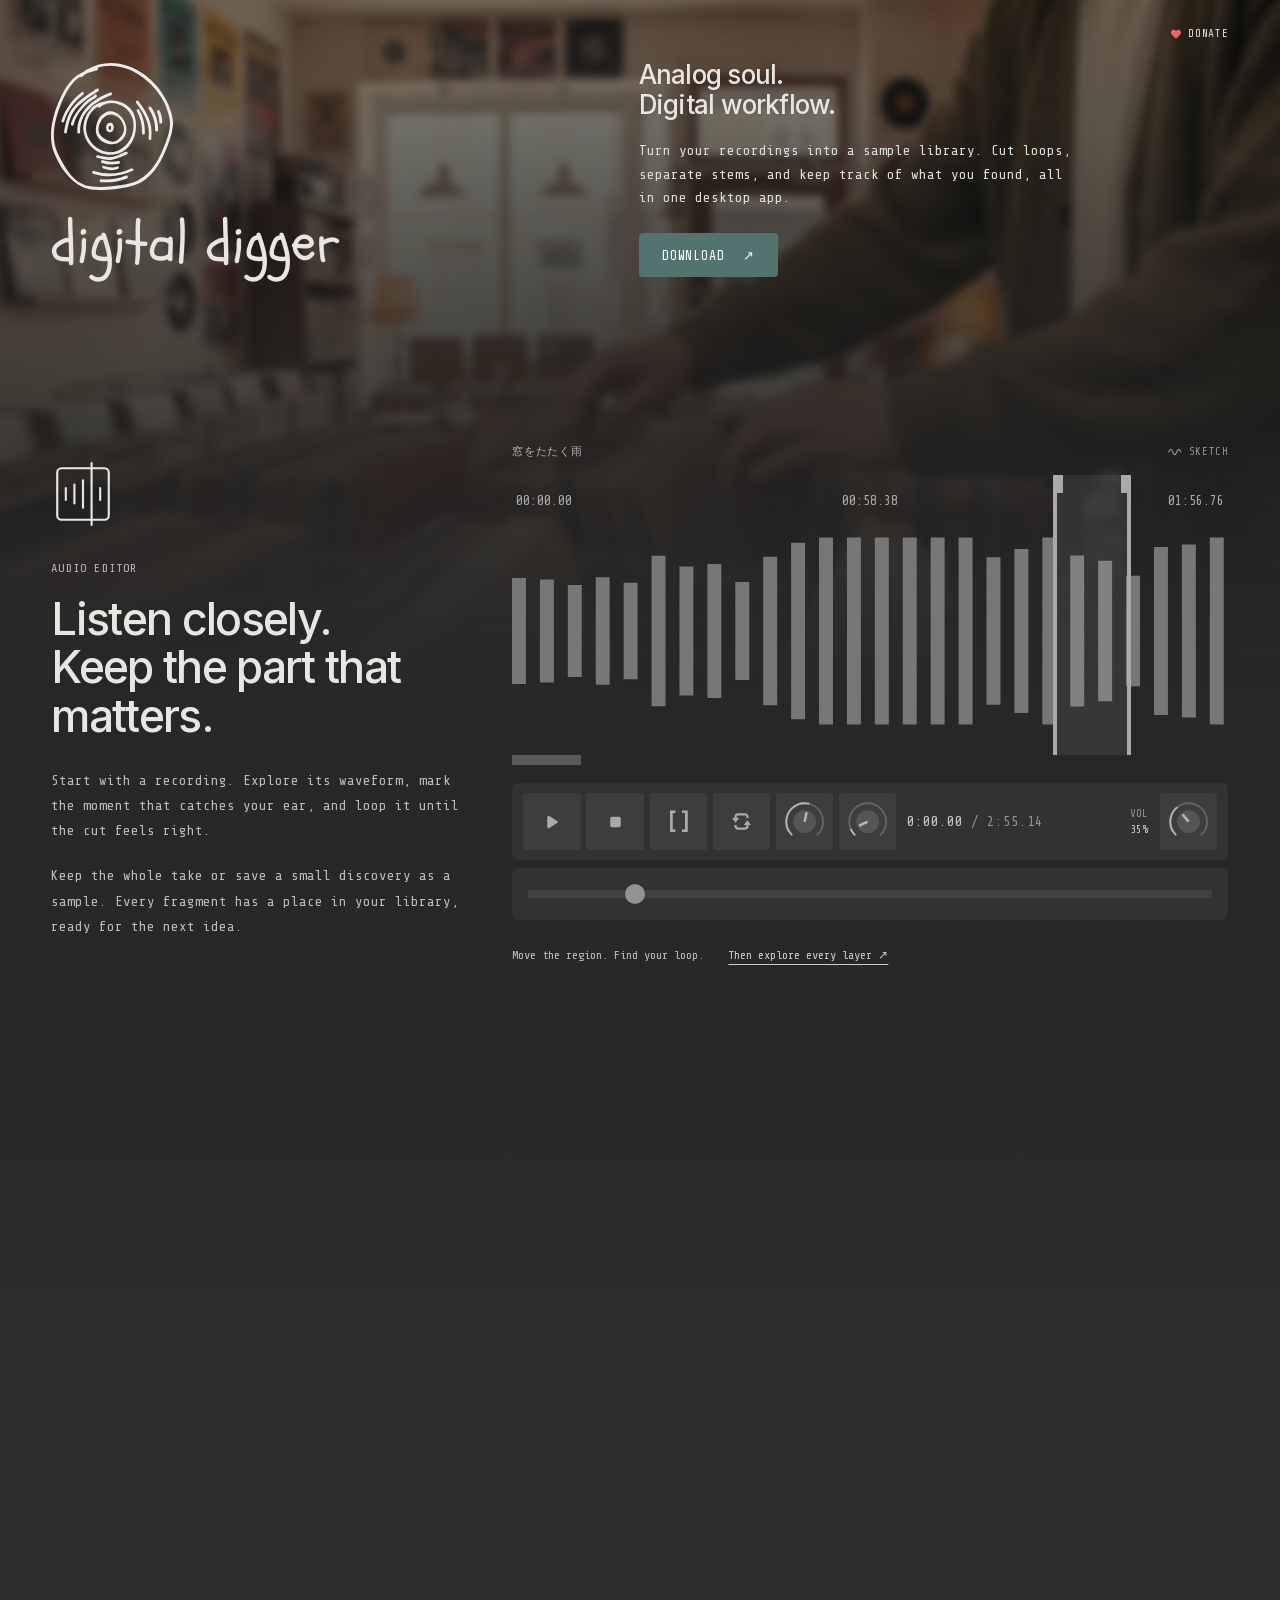
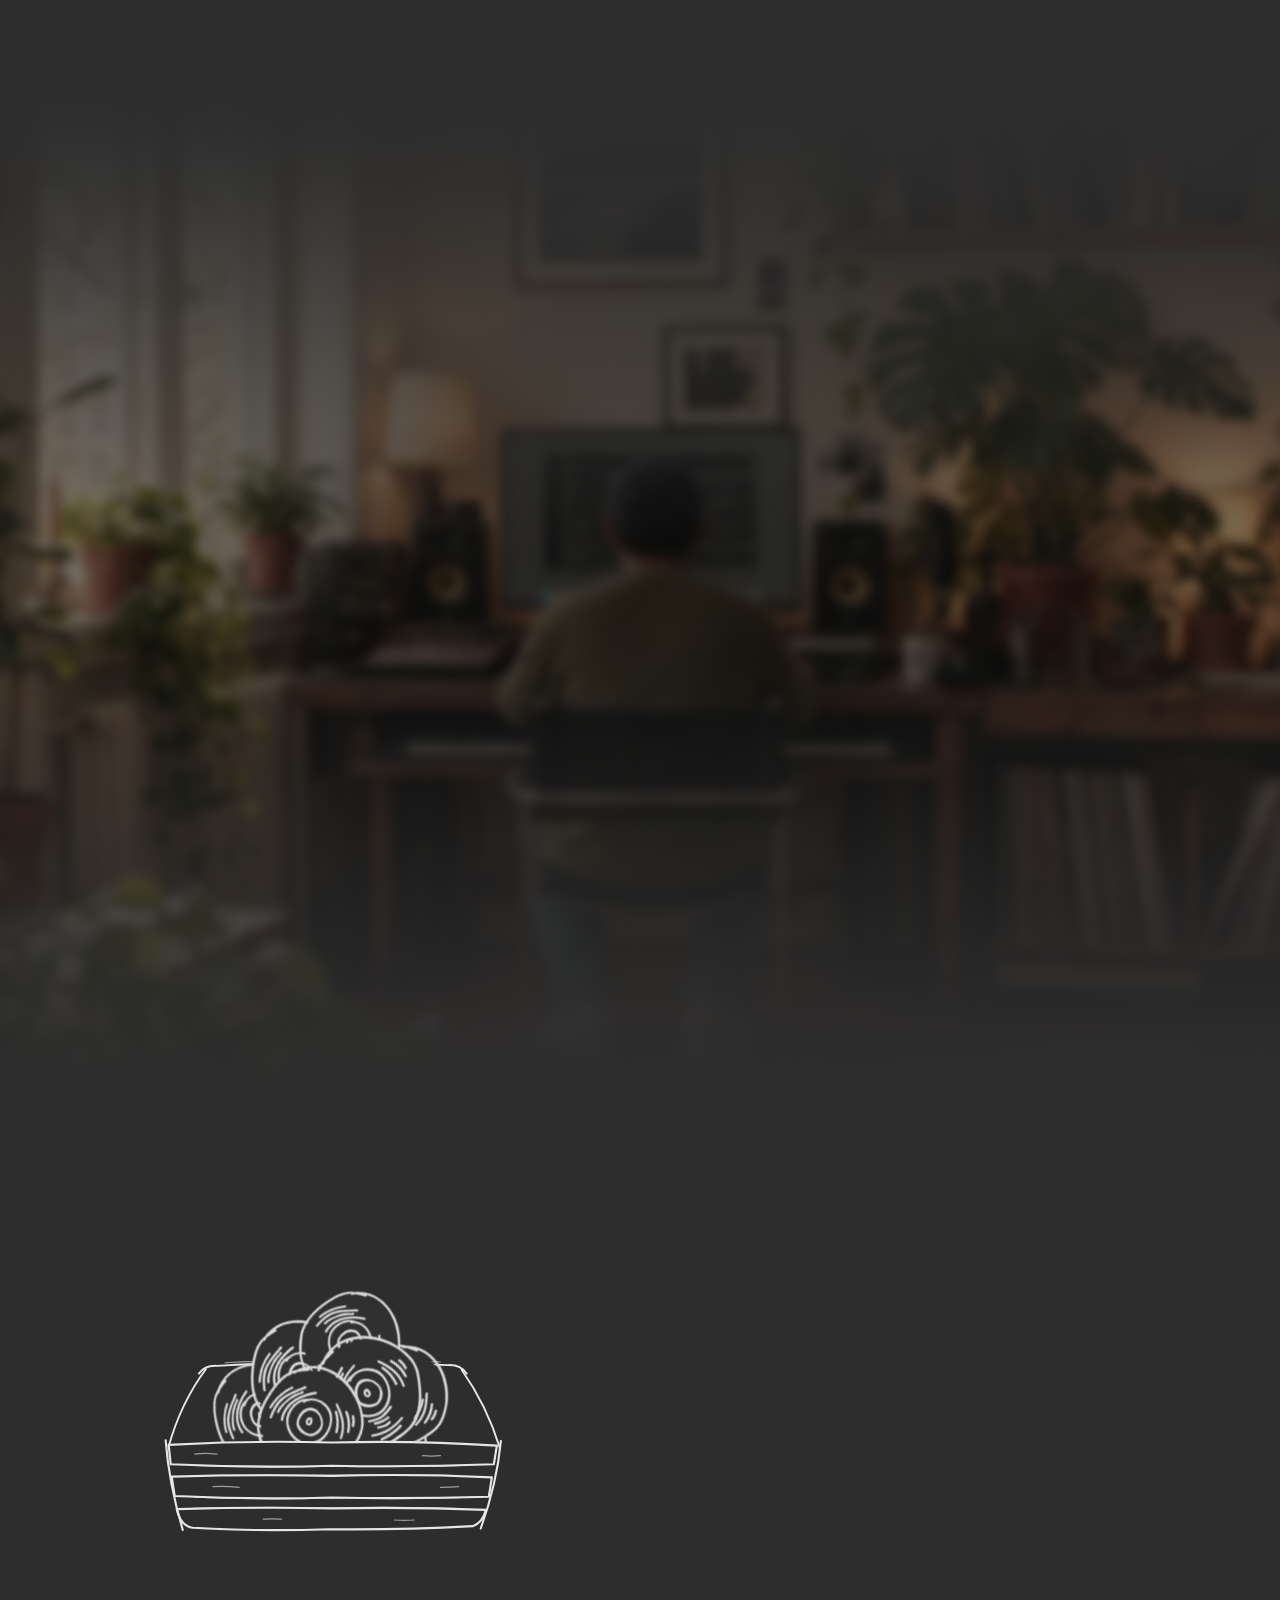
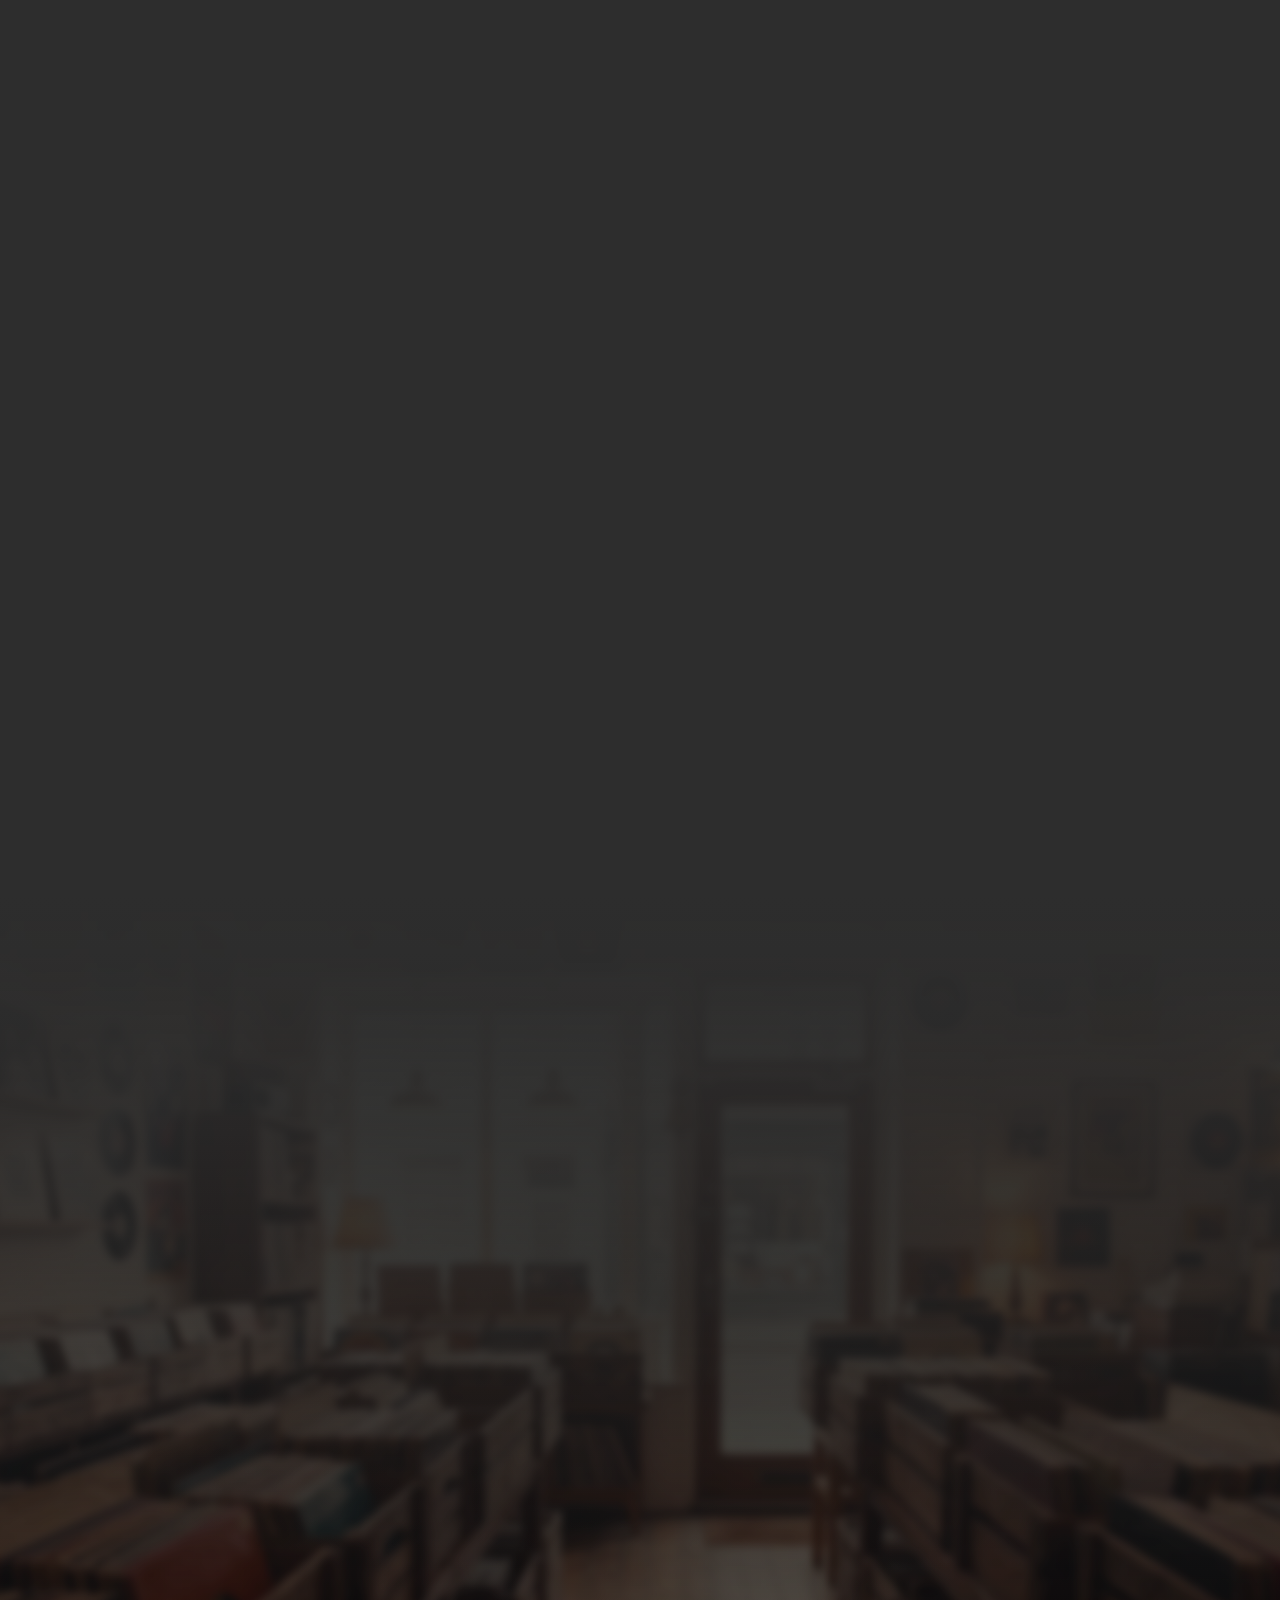
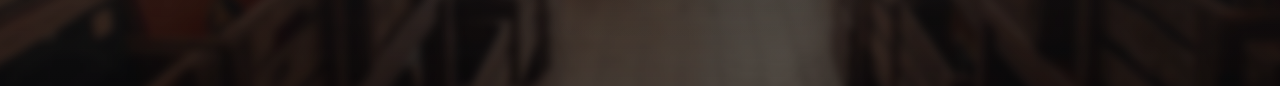
